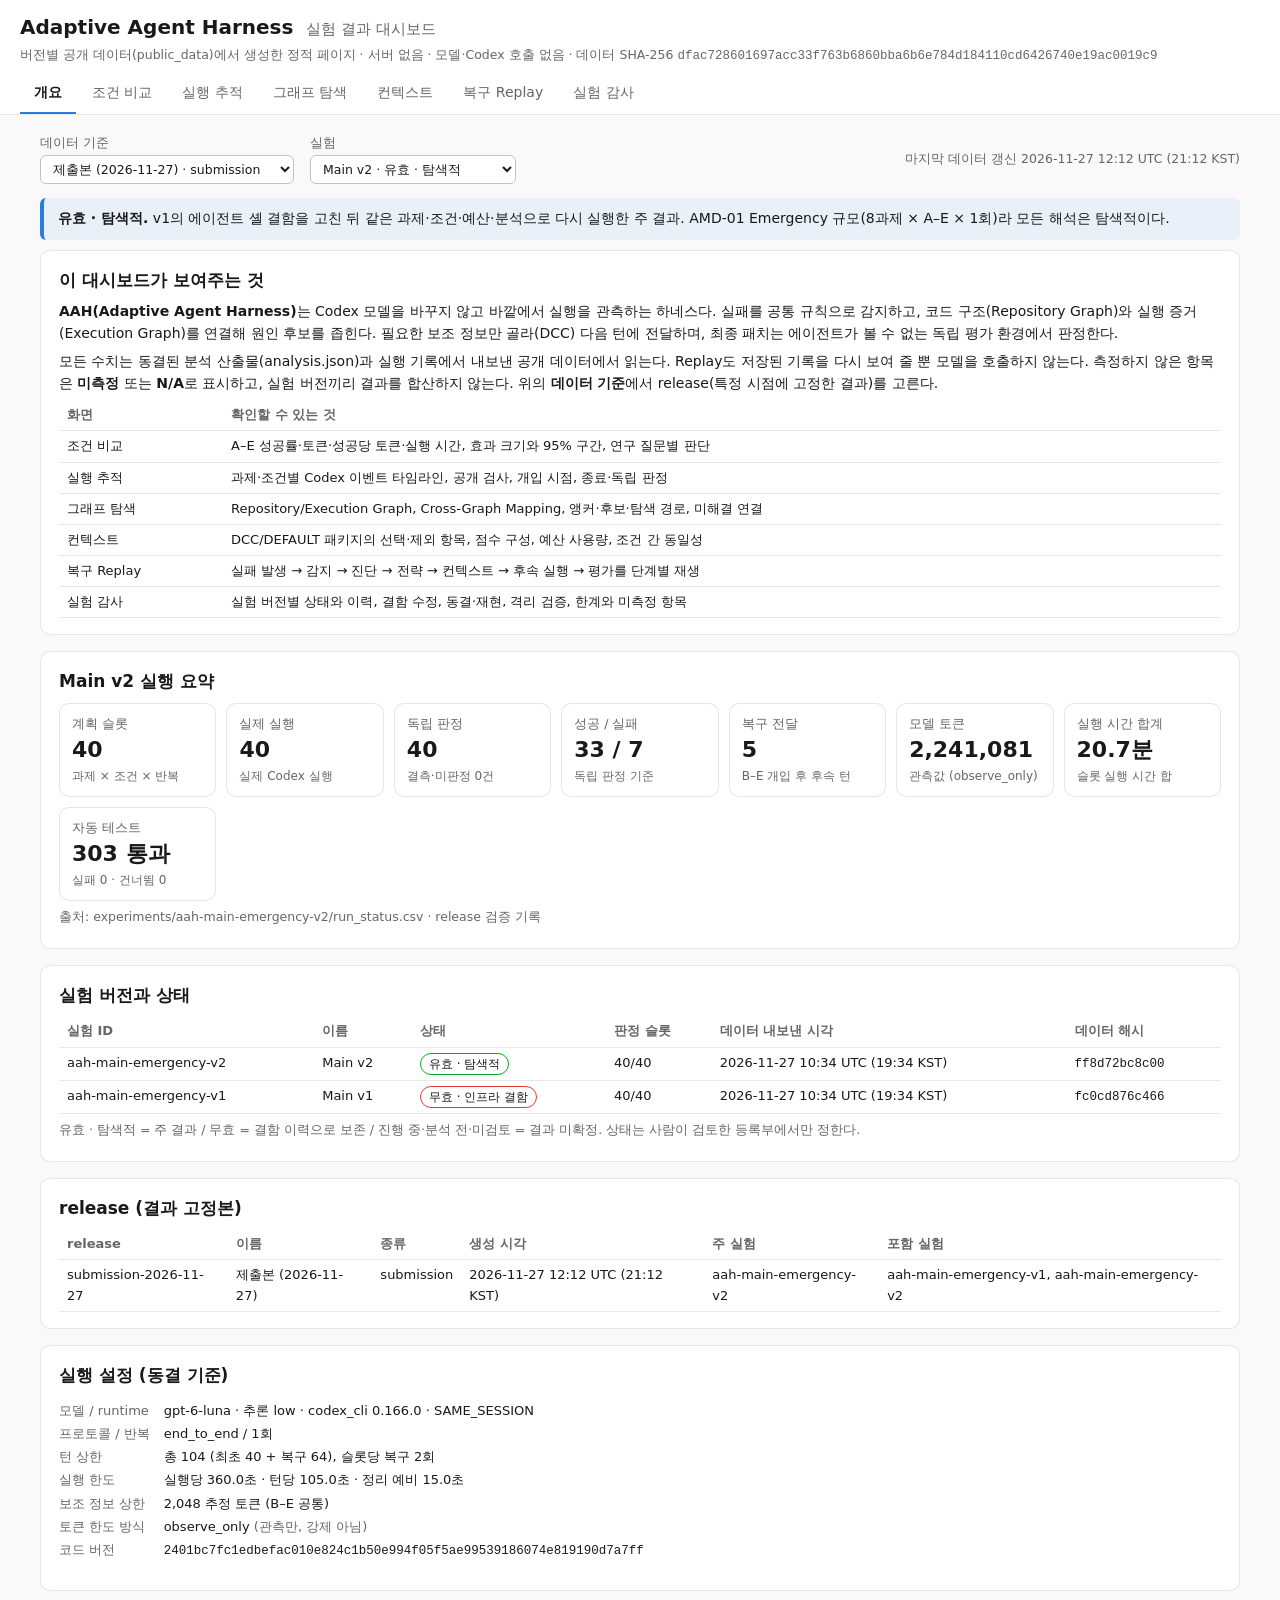
==== docs/dashboard/index.html @ 84b839bc "Add submission evidence, public data store and web dashboards - Public submission bundle built from " ====
<!doctype html>
<html lang="ko">
<head>
<meta charset="utf-8">
<meta name="viewport" content="width=device-width, initial-scale=1">
<meta http-equiv="Content-Security-Policy" content="default-src 'none'; style-src 'unsafe-inline'; script-src 'unsafe-inline'; img-src data:; base-uri 'none'; form-action 'none'">
<meta name="aah-bundle-sha256" content="dfac728601697acc33f763b6860bba6b6e784d184110cd6426740e19ac0019c9">
<title>AAH 실험 결과 대시보드 — 저장된 실험 기록 기반</title>
<style>
:root {
  color-scheme: light;
  --page: #f9f9f9; --surface: #ffffff; --ink: #191919; --ink2: #666666; --hair: #e7e7e7; --axis: #c2c2c2;
  --ring: rgba(11, 11, 11, 0.10); --s1: #257de0; --s2: #f47230; --s3: #00b894; --mute: #c2c2c2;
  --good: #0aac23; --goodtext: #006c10; --warn: #fbb315; --crit: #dc3c3d; --wash: rgba(37, 125, 224, 0.08);
}
@media (prefers-color-scheme: dark) {
  :root {
    color-scheme: dark;
    --page: #0b0b0b; --surface: #191919; --ink: #efefef; --ink2: #9c9c9c; --hair: #303030; --axis: #474747;
    --ring: rgba(255, 255, 255, 0.10); --s1: #338ced; --s2: #e76624; --s3: #00a888; --mute: #474747;
    --good: #0aac23; --goodtext: #53c556; --warn: #fbb315; --crit: #dc3c3d; --wash: rgba(51, 140, 237, 0.12);
  }
}
* { box-sizing: border-box; }
body { margin: 0; background: var(--page); color: var(--ink);
  font: 14px/1.55 system-ui, -apple-system, "Segoe UI", "Malgun Gothic", sans-serif; }
code, .mono { font-family: ui-monospace, "Cascadia Mono", Consolas, monospace; font-size: 12.5px; }
h1 { font-size: 20px; margin: 0; }
h1 .sub { font-weight: 400; color: var(--ink2); font-size: 15px; margin-left: 6px; }
h2 { font-size: 17px; margin: 0 0 8px; }
h3 { font-size: 14.5px; margin: 18px 0 8px; }
p { margin: 6px 0; }
.top { position: sticky; top: 0; z-index: 5; background: var(--surface); border-bottom: 1px solid var(--hair);
  padding: 12px 20px 0; }
.source { color: var(--ink2); font-size: 12.5px; margin: 2px 0 8px; word-break: break-all; }
.tabs { display: flex; flex-wrap: wrap; gap: 2px; }
.tabs button { border: 0; background: none; color: var(--ink2); font: inherit; padding: 8px 14px; cursor: pointer;
  border-bottom: 2px solid transparent; }
.tabs button:hover { background: var(--wash); }
.tabs button[aria-selected="true"] { color: var(--ink); border-bottom-color: var(--s1); font-weight: 600; }
main { padding: 18px 20px 48px; max-width: 1240px; margin: 0 auto; outline: none; }
.panel { background: var(--surface); border: 1px solid var(--ring); border-radius: 10px; padding: 16px 18px;
  margin: 0 0 16px; }
.grid2 { display: grid; grid-template-columns: repeat(auto-fit, minmax(min(420px, 100%), 1fr)); gap: 16px; }
.grid2 > * { min-width: 0; }
.tiles { display: grid; grid-template-columns: repeat(auto-fit, minmax(150px, 1fr)); gap: 10px; margin: 8px 0 4px; }
.tile { background: var(--surface); border: 1px solid var(--ring); border-radius: 10px; padding: 10px 12px; }
.tile .label { color: var(--ink2); font-size: 12.5px; }
.tile .value { font-size: 22px; font-weight: 600; }
.tile .note { color: var(--ink2); font-size: 12px; overflow-wrap: anywhere; }
.filters { display: flex; flex-wrap: wrap; gap: 10px 16px; align-items: end; margin: 0 0 14px; }
.filters label { display: flex; flex-direction: column; font-size: 12.5px; color: var(--ink2); gap: 3px; }
select, .btn { font: inherit; color: var(--ink); background: var(--surface); border: 1px solid var(--axis);
  border-radius: 6px; padding: 5px 8px; }
.btn { cursor: pointer; }
.btn:hover { background: var(--wash); }
.btn[disabled] { opacity: 0.45; cursor: default; }
.btn.primary { border-color: var(--s1); }
table { border-collapse: collapse; width: 100%; font-size: 13px; }
th, td { text-align: left; padding: 5px 8px; border-bottom: 1px solid var(--hair); vertical-align: top; }
th { color: var(--ink2); font-weight: 600; white-space: nowrap; }
td.num, th.num { text-align: right; font-variant-numeric: tabular-nums; white-space: nowrap; }
.tablewrap { overflow-x: auto; }
.badge { display: inline-block; border-radius: 999px; padding: 0 8px; font-size: 12px; line-height: 20px;
  border: 1px solid var(--axis); color: var(--ink); white-space: nowrap; }
.badge.good { border-color: var(--good); }
.badge.crit { border-color: var(--crit); }
.badge.warn { border-color: var(--warn); }
.badge.s1 { border-color: var(--s1); }
.dot { display: inline-block; width: 9px; height: 9px; border-radius: 50%; margin-right: 5px; vertical-align: 0; }
.dot.good { background: var(--good); } .dot.crit { background: var(--crit); } .dot.warn { background: var(--warn); }
.dot.mute { background: var(--mute); } .dot.s1 { background: var(--s1); } .dot.s2 { background: var(--s2); }
.dot.s3 { background: var(--s3); }
.callout { border-left: 4px solid var(--s1); background: var(--wash); padding: 10px 14px; border-radius: 6px;
  margin: 10px 0; }
.callout.crit { border-left-color: var(--crit); background: rgba(220, 60, 61, 0.08); }
.callout.warn { border-left-color: var(--warn); background: rgba(251, 179, 21, 0.10); }
.muted { color: var(--ink2); }
.small { font-size: 12.5px; }
.fig { overflow-x: auto; margin: 6px 0; }
.fig svg { max-width: 100%; height: auto; }
.meter { position: relative; height: 10px; border-radius: 5px; background: var(--hair); overflow: hidden; width: 100%;
  max-width: 360px; }
.meter > span { position: absolute; left: 0; top: 0; bottom: 0; background: var(--s1); border-radius: 5px; }
.steps { display: flex; flex-wrap: wrap; gap: 6px; margin: 10px 0; }
.steps button { font: inherit; font-size: 12.5px; border: 1px solid var(--axis); background: var(--surface);
  color: var(--ink2); border-radius: 999px; padding: 4px 12px; cursor: pointer; }
.steps button.done { color: var(--ink); }
.steps button.on { border-color: var(--s1); color: var(--ink); font-weight: 600; background: var(--wash); }
.progress { height: 4px; background: var(--hair); border-radius: 2px; overflow: hidden; }
.progress > span { display: block; height: 100%; background: var(--s1); }
.kv { display: grid; grid-template-columns: max-content 1fr; gap: 3px 14px; font-size: 13px; }
.kv dt { color: var(--ink2); } .kv dd { margin: 0; word-break: break-word; }
details > summary { cursor: pointer; color: var(--ink2); margin: 6px 0; }
.err { border: 1px solid var(--crit); }
.legend { display: flex; flex-wrap: wrap; gap: 6px 16px; font-size: 12.5px; color: var(--ink2); margin: 6px 0; }
.legend .sw { display: inline-block; width: 12px; height: 12px; border-radius: 3px; margin-right: 5px; vertical-align: -1px; }
#tip { position: fixed; z-index: 10; pointer-events: none; max-width: 420px; background: var(--surface); color: var(--ink);
  border: 1px solid var(--ring); box-shadow: 0 4px 16px rgba(0, 0, 0, 0.18); border-radius: 8px; padding: 6px 10px;
  font-size: 12.5px; }
svg .hit:hover, svg [data-tip]:hover { opacity: 0.82; }
svg text { font-family: system-ui, -apple-system, "Segoe UI", "Malgun Gothic", sans-serif; }
.gsvg .lane { fill: var(--page); stroke: var(--ring); }
.gsvg .node rect { fill: var(--surface); stroke-width: 1.5; }
.gsvg .node.repo rect { stroke: var(--s1); }
.gsvg .node.exec rect { stroke: var(--s2); }
.gsvg .node.cand rect { fill: var(--wash); stroke: var(--s3); stroke-width: 3; }
.gsvg .node.anchor rect { stroke-width: 3.5; }
.gsvg .node text { fill: var(--ink); font-size: 11.5px; }
.gsvg .node text.k { fill: var(--ink2); font-size: 10px; }
.gsvg .edge { fill: none; stroke: var(--axis); stroke-width: 1.2; }
.gsvg .edge.cross { stroke: var(--s3); stroke-width: 2; }
.gsvg .edge.path { stroke: var(--s3); stroke-width: 3; }
.gsvg .lanetitle { fill: var(--ink); font-size: 12.5px; font-weight: 600; }
.tl .seg.run { fill: var(--s1); } .tl .seg.observe { fill: var(--s2); } .tl .seg.decide { fill: var(--s3); }
.tl .seg.other { fill: var(--mute); } .tl text { fill: var(--ink2); font-size: 11px; } .tl line { stroke: var(--axis); }
.filters .updated { margin-left: auto; align-self: center; }
.bar { display: inline-flex; width: 140px; height: 10px; background: var(--hair); border-radius: 5px; overflow: hidden; vertical-align: middle; }
.bar > span { display: block; height: 100%; }
.bar .b0 { background: var(--s1); } .bar .b1 { background: var(--crit); }
details > summary strong { color: var(--ink); }
@media (max-width: 640px) {
  .top { padding: 10px 12px 0; }
  h1 { font-size: 17px; } h1 .sub { display: block; margin: 2px 0 0; font-size: 13px; }
  .source { font-size: 11.5px; }
  .tabs { flex-wrap: nowrap; overflow-x: auto; -webkit-overflow-scrolling: touch; }
  .tabs button { white-space: nowrap; padding: 8px 10px; }
  main { padding: 12px 10px 40px; }
  .panel { padding: 12px; }
  .filters label { flex: 1 1 100%; }
  .filters select { width: 100%; }
  .filters .updated { margin-left: 0; }
}
@media print { .top { position: static; } .tabs, .filters, .steps { display: none; } }
</style>
</head>
<body>
<header class="top">
  <div class="brand">
    <h1>Adaptive Agent Harness <span class="sub">실험 결과 대시보드</span></h1>
    <p class="source">버전별 공개 데이터(public_data)에서 생성한 정적 페이지 · 서버 없음 · 모델·Codex 호출 없음 · 데이터 SHA-256 <code>dfac728601697acc33f763b6860bba6b6e784d184110cd6426740e19ac0019c9</code></p>
  </div>
  <nav class="tabs" role="tablist" aria-label="대시보드 화면">
    <button role="tab" data-tab="overview">개요</button>
    <button role="tab" data-tab="benchmark">조건 비교</button>
    <button role="tab" data-tab="trace">실행 추적</button>
    <button role="tab" data-tab="graph">그래프 탐색</button>
    <button role="tab" data-tab="context">컨텍스트</button>
    <button role="tab" data-tab="replay">복구 Replay</button>
    <button role="tab" data-tab="audit">실험 감사</button>
  </nav>
</header>
<main id="view" tabindex="-1"><noscript><p class="panel">이 대시보드는 JavaScript가 필요하다. 같은 수치는 docs/submission/EVIDENCE_PACK.md와 data/ 폴더의 CSV에서 확인할 수 있다.</p></noscript></main>
<div id="tip" role="tooltip" hidden></div>
<script id="aah-data" type="application/json">{"catalog":{"data_updated_at":"2026-11-27T12:12:33Z","default_release":"submission-2026-11-27","experiments":[{"content_sha256":"78b8cc91fc89e181b0848fb002d8b388257156b4b074c4a535f8a0f7703e0cb6","data_sha256":"ff8d72bc8c007bc16800f9261c6be8241482ab56024cffba2924617c232b7fc2","exported_at":"2026-11-27T10:34:42Z","key":"aah-main-emergency-v2","label":"Main v2","path":"experiments/aah-main-emergency-v2","progress":{"attempted":40,"complete":true,"dispositions":{"VALID_FAILURE":7,"VALID_SUCCESS":33},"evaluated":40,"open_slots":0,"planned":40},"source":{"analysis_candidates":["results/analysis/aah-main-emergency-v2-amd01"],"analysis_dir":"results/analysis/aah-main-emergency-v2-amd01","inputs":507,"inputs_sha256":"e2bc615568fd2b7f6c826ef1621c25e30919722b94a52532acd730998ba359dc","raw_root":"results/main-live/aah-main-emergency-v2"},"status":"VALID_EXPLORATORY","status_label":"유효 · 탐색적","status_updated_at":"2026-11-27T10:34:42Z"},{"content_sha256":"638b07b8a81c3f02ac7ef3c5920fa3bf8d8eda1cb406043f034941a7048c3856","data_sha256":"fc0cd876c46623ad742be125ec8f801235675dd23577db84e10d8ca884ae89bc","exported_at":"2026-11-27T10:34:42Z","key":"aah-main-emergency-v1","label":"Main v1","path":"experiments/aah-main-emergency-v1","progress":{"attempted":40,"complete":true,"dispositions":{"VALID_FAILURE":20,"VALID_SUCCESS":20},"evaluated":40,"open_slots":0,"planned":40},"source":{"analysis_candidates":["results/analysis/aah-main-emergency-v1-amd01"],"analysis_dir":"results/analysis/aah-main-emergency-v1-amd01","inputs":563,"inputs_sha256":"88a7b570aeea09fbdf1bb12072940cef8bb272ab59387ab90b94382e16b4d5ac","raw_root":"results/main-live/aah-main-emergency-v1"},"status":"INVALID_INFRA_COMPROMISED","status_label":"무효 · 인프라 결함","status_updated_at":"2026-11-27T10:34:42Z"}],"exporter_version":"public-export-1","limitations":[["P-R2 공통 실패 체크포인트","NOT_RUN — 측정하지 않음","AMD-01 §7.2 조건 1·2 미충족 (RESULTS_ANALYSIS §2.5)"],["Ablation AB1–AB4","NOT_RUN — 구성 요소별 효과 주장 없음","Emergency 범위에서 생략 (AMD-01 §7.3)"],["leave-one-repository-out 민감도","미구현 — 미수행","분석 코드에 없음 (AMD-01 §8)"],["과금액","미관측 (cost_kind=UNKNOWN)","기존 구독 사용, 추가 결제 0원"],["토큰 예산","observe_only — 관측만, 강제 상한 아님","엄격한 동일 토큰 예산이라고 주장하지 않음"],["과제 검토 독립성","사람 동료 리뷰(BQ14) 없음 — AI 리뷰로 대체 (AMD-01)","검사 수정·리뷰 모두 claude-opus-5-5, 변형본 작성 개발 세션과 같은 모델"],["승인 구조","1인이 RH·GR·CE 승인 겸임","교차 검토자 없음 (G4)"],["비공개 검사 수정","8과제 중 5과제(C03·D02·D04·R04·S02) 1회 수정 후 편입","수정은 Main 실행 전, 해시 스냅샷·재리뷰로 고정"],["Pilot 재실행","셸 결함 수정 후 Pilot 재실행 없음","정책 시작값은 셸이 막힌 Pilot 근거"],["v1 열람","v2 실행 전 v1 결과 열람","과제·조건·예산·분석은 v1 동결 그대로 유지"],["규모","8과제 × 1회 · 저장소 3개 · 군집 8개","검정력 사실상 없음, 천장 효과 (A가 6/8 해결)"],["표기 결함","analysis_sets.json의 config_sha256 표기가 기본 설정 해시","수치 영향 없음, 동결 코드 보존을 위해 미수정"]],"releases":[{"created_at":"2026-11-27T12:12:33Z","experiments":{"aah-main-emergency-v1":{"data_sha256":"fc0cd876c46623ad742be125ec8f801235675dd23577db84e10d8ca884ae89bc","status_at_release":"INVALID_INFRA_COMPROMISED"},"aah-main-emergency-v2":{"data_sha256":"ff8d72bc8c007bc16800f9261c6be8241482ab56024cffba2924617c232b7fc2","status_at_release":"VALID_EXPLORATORY"}},"kind":"submission","label":"제출본 (2026-11-27)","note":"최종 제출 시점의 결과. 이후 발표용 결과는 별도 release로 추가하며 이 release는 바뀌지 않는다.","primary":"aah-main-emergency-v2","release_id":"submission-2026-11-27","synthetic":{"s3-verification":"edf16ca5d512849f7b7c11b63bb264f8ac1190438e97dc8a11389a8ebd23e1a4"}}],"schema_version":"1.0","statuses":{"ANALYSIS_PENDING":"실행 완료 · 분석 전","INVALID_INFRA_COMPROMISED":"무효 · 인프라 결함","IN_PROGRESS":"진행 중","UNREVIEWED":"완료 · 유효성 미검토","VALID":"유효","VALID_EXPLORATORY":"유효 · 탐색적"},"synthetic":[{"data_sha256":"edf16ca5d512849f7b7c11b63bb264f8ac1190438e97dc8a11389a8ebd23e1a4","exported_at":"2026-11-27T10:34:42Z","key":"s3-verification","label":"S3 합성 검증 (스크립트 어댑터, 모델 호출 0건, 라이브 실험 아님)","path":"synthetic/s3-verification"}]},"experiments":{"aah-main-emergency-v1":{"conditions":{"A":{"attempted":8,"cps_reason":"NO_SUCCESS","cps_tokens":null,"evaluator_ms_total":10746,"failures":8,"known_token_subtotal":363814,"mean_runtime_ms":18978.0,"mean_tokens_per_valid_run":45476.75,"missing":0,"model_tokens_total":363814,"planned":8,"planned_bounds":[0.0,0.0],"runtime_ms_total":151824,"successes":0,"token_coverage":"8/8","tsr_task_mean":0.0,"valid":8,"valid_run_rate":0.0},"B":{"attempted":8,"cps_reason":null,"cps_tokens":331956.0,"evaluator_ms_total":12587,"failures":5,"known_token_subtotal":995868,"mean_runtime_ms":46732.125,"mean_tokens_per_valid_run":124483.5,"missing":0,"model_tokens_total":995868,"planned":8,"planned_bounds":[0.375,0.375],"runtime_ms_total":373857,"successes":3,"token_coverage":"8/8","tsr_task_mean":0.375,"valid":8,"valid_run_rate":0.375},"C":{"attempted":8,"cps_reason":null,"cps_tokens":143054.5,"evaluator_ms_total":11389,"failures":2,"known_token_subtotal":858327,"mean_runtime_ms":41423.625,"mean_tokens_per_valid_run":107290.875,"missing":0,"model_tokens_total":858327,"planned":8,"planned_bounds":[0.75,0.75],"runtime_ms_total":331389,"successes":6,"token_coverage":"8/8","tsr_task_mean":0.75,"valid":8,"valid_run_rate":0.75},"D":{"attempted":8,"cps_reason":null,"cps_tokens":221509.25,"evaluator_ms_total":11544,"failures":4,"known_token_subtotal":886037,"mean_runtime_ms":40378.375,"mean_tokens_per_valid_run":110754.625,"missing":0,"model_tokens_total":886037,"planned":8,"planned_bounds":[0.5,0.5],"runtime_ms_total":323027,"successes":4,"token_coverage":"8/8","tsr_task_mean":0.5,"valid":8,"valid_run_rate":0.5},"E":{"attempted":8,"cps_reason":null,"cps_tokens":152109.0,"evaluator_ms_total":12653,"failures":1,"known_token_subtotal":1064763,"mean_runtime_ms":45884.375,"mean_tokens_per_valid_run":133095.375,"missing":0,"model_tokens_total":1064763,"planned":8,"planned_bounds":[0.875,0.875],"runtime_ms_total":367075,"successes":7,"token_coverage":"8/8","tsr_task_mean":0.875,"valid":8,"valid_run_rate":0.875}},"contrasts":[{"ci_lower":null,"ci_upper":null,"conditions":["B","C"],"contrast_id":"P-R1","effect":-188901.5,"excluded_tasks":{},"interpretation_status":"UNDEFINED_REPLICATES_INTERVAL_WITHHELD","n_clusters":8,"n_tasks":8,"undefined_replicates":222,"unit":"tokens_per_success"},{"ci_lower":null,"ci_upper":null,"conditions":["C","D","E"],"contrast_id":"P-R3","effect":0.125,"excluded_tasks":{},"interpretation_status":"EXPLORATORY_NO_INTERVAL","n_clusters":8,"n_tasks":8,"undefined_replicates":null,"unit":"pp"},{"ci_lower":0.125,"ci_upper":0.875,"conditions":["E","B"],"contrast_id":"E-B","effect":0.5,"excluded_tasks":{},"interpretation_status":"ESTIMATED","n_clusters":8,"n_tasks":8,"undefined_replicates":0,"unit":"pp"},{"ci_lower":-0.125,"ci_upper":0.753125,"conditions":["C","B"],"contrast_id":"C-B","effect":0.375,"excluded_tasks":{},"interpretation_status":"ESTIMATED","n_clusters":8,"n_tasks":8,"undefined_replicates":0,"unit":"pp"},{"ci_lower":0.0,"ci_upper":0.375,"conditions":["D","B"],"contrast_id":"D-B","effect":0.125,"excluded_tasks":{},"interpretation_status":"ESTIMATED","n_clusters":8,"n_tasks":8,"undefined_replicates":0,"unit":"pp"},{"ci_lower":0.0,"ci_upper":0.375,"conditions":["E","C"],"contrast_id":"E-C","effect":0.125,"excluded_tasks":{},"interpretation_status":"ESTIMATED","n_clusters":8,"n_tasks":8,"undefined_replicates":0,"unit":"pp"},{"ci_lower":0.0,"ci_upper":0.75,"conditions":["E","D"],"contrast_id":"E-D","effect":0.375,"excluded_tasks":{},"interpretation_status":"ESTIMATED","n_clusters":8,"n_tasks":8,"undefined_replicates":0,"unit":"pp"},{"ci_lower":0.625,"ci_upper":1.0,"conditions":["E","A"],"contrast_id":"E-A","effect":0.875,"excluded_tasks":{},"interpretation_status":"ESTIMATED","n_clusters":8,"n_tasks":8,"undefined_replicates":0,"unit":"pp"},{"ci_lower":0.0,"ci_upper":0.75,"conditions":["B","C","D","E"],"contrast_id":"CTX_MAIN","effect":0.375,"excluded_tasks":{},"interpretation_status":"ESTIMATED","n_clusters":8,"n_tasks":8,"undefined_replicates":0,"unit":"pp"},{"ci_lower":0.0,"ci_upper":0.3125,"conditions":["B","C","D","E"],"contrast_id":"GRAPH_MAIN","effect":0.125,"excluded_tasks":{},"interpretation_status":"ESTIMATED","n_clusters":8,"n_tasks":8,"undefined_replicates":0,"unit":"pp"},{"ci_lower":-0.375,"ci_upper":0.375,"conditions":["B","C","D","E"],"contrast_id":"INTERACTION","effect":0.0,"excluded_tasks":{},"interpretation_status":"ESTIMATED","n_clusters":8,"n_tasks":8,"undefined_replicates":0,"unit":"pp"}],"derived":{"commands":{"exit_nonzero":167,"total":167},"empty_patch_failures":17,"graph_use":{"GENERIC_RETRY|INSUFFICIENT_TYPED_EVIDENCE":8},"identical_input_pairs":{"first_turn_diverged":7,"n":16,"pairs":[{"first_turn":["FAIL","PASS"],"pair":"BD","same_all_messages":false,"same_initial_message":true,"task_id":"AAH-C02","turns":[2,1],"verdict":["PASS","PASS"]},{"first_turn":["PASS","PASS"],"pair":"CE","same_all_messages":true,"same_initial_message":true,"task_id":"AAH-C02","turns":[1,1],"verdict":["PASS","PASS"]},{"first_turn":["FAIL","FAIL"],"pair":"BD","same_all_messages":true,"same_initial_message":true,"task_id":"AAH-C03","turns":[2,2],"verdict":["FAIL","FAIL"]},{"first_turn":["PASS","FAIL"],"pair":"CE","same_all_messages":false,"same_initial_message":true,"task_id":"AAH-C03","turns":[1,2],"verdict":["PASS","PASS"]},{"first_turn":["FAIL","FAIL"],"pair":"BD","same_all_messages":true,"same_initial_message":true,"task_id":"AAH-D02","turns":[2,2],"verdict":["FAIL","FAIL"]},{"first_turn":["PASS","PASS"],"pair":"CE","same_all_messages":true,"same_initial_message":true,"task_id":"AAH-D02","turns":[1,1],"verdict":["PASS","PASS"]},{"first_turn":["FAIL","FAIL"],"pair":"BD","same_all_messages":true,"same_initial_message":true,"task_id":"AAH-D04","turns":[2,2],"verdict":["FAIL","FAIL"]},{"first_turn":["FAIL","PASS"],"pair":"CE","same_all_messages":false,"same_initial_message":true,"task_id":"AAH-D04","turns":[2,1],"verdict":["PASS","PASS"]},{"first_turn":["FAIL","PASS"],"pair":"BD","same_all_messages":false,"same_initial_message":true,"task_id":"AAH-R03","turns":[2,1],"verdict":["PASS","PASS"]},{"first_turn":["FAIL","FAIL"],"pair":"CE","same_all_messages":true,"same_initial_message":true,"task_id":"AAH-R03","turns":[2,2],"verdict":["FAIL","PASS"]},{"first_turn":["FAIL","FAIL"],"pair":"BD","same_all_messages":true,"same_initial_message":true,"task_id":"AAH-R04","turns":[2,2],"verdict":["FAIL","PASS"]},{"first_turn":["FAIL","PASS"],"pair":"CE","same_all_messages":false,"same_initial_message":true,"task_id":"AAH-R04","turns":[2,1],"verdict":["PASS","PASS"]},{"first_turn":["PASS","PASS"],"pair":"BD","same_all_messages":true,"same_initial_message":true,"task_id":"AAH-S02","turns":[1,1],"verdict":["FAIL","FAIL"]},{"first_turn":["FAIL","FAIL"],"pair":"CE","same_all_messages":true,"same_initial_message":true,"task_id":"AAH-S02","turns":[2,2],"verdict":["FAIL","FAIL"]},{"first_turn":["FAIL","PASS"],"pair":"BD","same_all_messages":false,"same_initial_message":true,"task_id":"AAH-S03","turns":[2,1],"verdict":["PASS","PASS"]},{"first_turn":["PASS","FAIL"],"pair":"CE","same_all_messages":false,"same_initial_message":true,"task_id":"AAH-S03","turns":[1,2],"verdict":["PASS","PASS"]}],"verdict_diverged":2,"verdict_diverged_all_messages_identical":[{"pair":"CE","task_id":"AAH-R03","turns":[2,2],"verdict":["FAIL","PASS"]},{"pair":"BD","task_id":"AAH-R04","turns":[2,2],"verdict":["FAIL","PASS"]}]},"isolation":{"A":{"context":{"INITIAL:NONE":8},"flat_diagnoses":0,"graph_diagnoses":0,"runs":8},"B":{"context":{"INITIAL:DEFAULT":8,"RECOVERY:DEFAULT":7},"flat_diagnoses":7,"graph_diagnoses":0,"runs":8},"C":{"context":{"INITIAL:DCC":8,"RECOVERY:DCC":4},"flat_diagnoses":4,"graph_diagnoses":0,"runs":8},"D":{"context":{"INITIAL:DEFAULT":8,"RECOVERY:DEFAULT":4},"flat_diagnoses":0,"graph_diagnoses":4,"runs":8},"E":{"context":{"INITIAL:DCC":8,"RECOVERY:DCC":4},"flat_diagnoses":0,"graph_diagnoses":4,"runs":8}},"no_intervention_failures":[{"condition":"A","final_public":"FAIL","first_turn_public":"FAIL","run_id":"00639061-7458-40d6-ab6d-9123b8e3ee4b","slot_id":"slot-0005","stop_reason":"COMPLETED","task_id":"AAH-C02","verdict":"FAIL"},{"condition":"A","final_public":"FAIL","first_turn_public":"FAIL","run_id":"fd090c44-9245-42bc-81f4-8912f123a932","slot_id":"slot-0007","stop_reason":"COMPLETED","task_id":"AAH-C03","verdict":"FAIL"},{"condition":"A","final_public":"FAIL","first_turn_public":"FAIL","run_id":"03076f0b-4d1f-4eb3-9bd7-95c4a16d31f7","slot_id":"slot-0014","stop_reason":"COMPLETED","task_id":"AAH-D02","verdict":"FAIL"},{"condition":"A","final_public":"FAIL","first_turn_public":"FAIL","run_id":"dea5a89a-58f0-4bee-aece-642a741071ca","slot_id":"slot-0020","stop_reason":"COMPLETED","task_id":"AAH-D04","verdict":"FAIL"},{"condition":"A","final_public":"FAIL","first_turn_public":"FAIL","run_id":"8b4e4cd9-35e7-4b4e-9e30-4cca65592f90","slot_id":"slot-0025","stop_reason":"COMPLETED","task_id":"AAH-R03","verdict":"FAIL"},{"condition":"A","final_public":"FAIL","first_turn_public":"FAIL","run_id":"9cb0b630-396a-40e8-b263-6f05d145d524","slot_id":"slot-0030","stop_reason":"COMPLETED","task_id":"AAH-R04","verdict":"FAIL"},{"condition":"B","final_public":"PASS","first_turn_public":"PASS","run_id":"80aa6df6-c49e-4d8d-ba72-0251176366bb","slot_id":"slot-0031","stop_reason":"COMPLETED","task_id":"AAH-S02","verdict":"FAIL"},{"condition":"A","final_public":"FAIL","first_turn_public":"FAIL","run_id":"90bd1c16-5a81-4cef-beec-9025e0eff602","slot_id":"slot-0034","stop_reason":"COMPLETED","task_id":"AAH-S02","verdict":"FAIL"},{"condition":"D","final_public":"PASS","first_turn_public":"PASS","run_id":"18d31f74-f997-4ec8-957e-73a79f9c8d7a","slot_id":"slot-0035","stop_reason":"COMPLETED","task_id":"AAH-S02","verdict":"FAIL"},{"condition":"A","final_public":"FAIL","first_turn_public":"FAIL","run_id":"678bd2ef-3e37-4b73-8112-04d6612a0fbd","slot_id":"slot-0037","stop_reason":"COMPLETED","task_id":"AAH-S03","verdict":"FAIL"}],"parity":{"B_equals_C":0,"B_equals_D":8,"C_equals_E":8,"fixed_instruction_same_A_to_E":8,"tasks":8},"public_pass_private_fail":3,"recoveries":[{"condition":"B","cross_edges":null,"delivered":true,"diagnosis":"FLAT","final_public":"PASS","first_turn_public":"FAIL","graph_candidates":null,"graph_fallback":null,"intervention_id":"intervention-0001","run_id":"dbdce9c0-d13c-44b4-9dea-34d89805e498","slot_id":"slot-0003","stop_reason":"COMPLETED","strategy":"GENERIC_RETRY","task_id":"AAH-C02","trigger_ids":["T1"],"verdict":"PASS"},{"condition":"D","cross_edges":0,"delivered":true,"diagnosis":"GRAPH","final_public":"FAIL","first_turn_public":"FAIL","graph_candidates":0,"graph_fallback":"INSUFFICIENT_TYPED_EVIDENCE","intervention_id":"intervention-0001","run_id":"a2e7b2c1-02c7-46c3-8744-402859c13798","slot_id":"slot-0006","stop_reason":"NO_SAFE_CONTINUATION","strategy":"GENERIC_RETRY","task_id":"AAH-C03","trigger_ids":["T1"],"verdict":"FAIL"},{"condition":"E","cross_edges":0,"delivered":true,"diagnosis":"GRAPH","final_public":"PASS","first_turn_public":"FAIL","graph_candidates":0,"graph_fallback":"INSUFFICIENT_TYPED_EVIDENCE","intervention_id":"intervention-0001","run_id":"cfa05abe-ffcf-4159-bf80-4db08f7e9686","slot_id":"slot-0008","stop_reason":"COMPLETED","strategy":"GENERIC_RETRY","task_id":"AAH-C03","trigger_ids":["T1"],"verdict":"PASS"},{"condition":"B","cross_edges":null,"delivered":true,"diagnosis":"FLAT","final_public":"FAIL","first_turn_public":"FAIL","graph_candidates":null,"graph_fallback":null,"intervention_id":"intervention-0001","run_id":"2b5ecae0-8fca-41c8-ab58-67cb52fb3b1c","slot_id":"slot-0010","stop_reason":"NO_SAFE_CONTINUATION","strategy":"GENERIC_RETRY","task_id":"AAH-C03","trigger_ids":["T1"],"verdict":"FAIL"},{"condition":"B","cross_edges":null,"delivered":true,"diagnosis":"FLAT","final_public":"FAIL","first_turn_public":"FAIL","graph_candidates":null,"graph_fallback":null,"intervention_id":"intervention-0001","run_id":"51fabb4d-1cd1-484c-9ad2-ed309dced870","slot_id":"slot-0012","stop_reason":"NO_SAFE_CONTINUATION","strategy":"GENERIC_RETRY","task_id":"AAH-D02","trigger_ids":["T1"],"verdict":"FAIL"},{"condition":"D","cross_edges":0,"delivered":true,"diagnosis":"GRAPH","final_public":"FAIL","first_turn_public":"FAIL","graph_candidates":0,"graph_fallback":"INSUFFICIENT_TYPED_EVIDENCE","intervention_id":"intervention-0001","run_id":"df17bd4c-6cb8-440f-9158-c1b0dc009648","slot_id":"slot-0013","stop_reason":"NO_SAFE_CONTINUATION","strategy":"GENERIC_RETRY","task_id":"AAH-D02","trigger_ids":["T1"],"verdict":"FAIL"},{"condition":"D","cross_edges":0,"delivered":true,"diagnosis":"GRAPH","final_public":"FAIL","first_turn_public":"FAIL","graph_candidates":0,"graph_fallback":"INSUFFICIENT_TYPED_EVIDENCE","intervention_id":"intervention-0001","run_id":"00062a8e-0ff2-4fa0-adce-f3a0a9c50980","slot_id":"slot-0016","stop_reason":"NO_SAFE_CONTINUATION","strategy":"GENERIC_RETRY","task_id":"AAH-D04","trigger_ids":["T1"],"verdict":"FAIL"},{"condition":"C","cross_edges":null,"delivered":true,"diagnosis":"FLAT","final_public":"PASS","first_turn_public":"FAIL","graph_candidates":null,"graph_fallback":null,"intervention_id":"intervention-0001","run_id":"8fae9c50-b084-4abc-8bb6-e026e228715b","slot_id":"slot-0018","stop_reason":"COMPLETED","strategy":"GENERIC_RETRY","task_id":"AAH-D04","trigger_ids":["T1"],"verdict":"PASS"},{"condition":"B","cross_edges":null,"delivered":true,"diagnosis":"FLAT","final_public":"FAIL","first_turn_public":"FAIL","graph_candidates":null,"graph_fallback":null,"intervention_id":"intervention-0001","run_id":"922cceed-e7da-4e98-a2ee-18e3fb5bede3","slot_id":"slot-0019","stop_reason":"NO_SAFE_CONTINUATION","strategy":"GENERIC_RETRY","task_id":"AAH-D04","trigger_ids":["T1"],"verdict":"FAIL"},{"condition":"B","cross_edges":null,"delivered":true,"diagnosis":"FLAT","final_public":"PASS","first_turn_public":"FAIL","graph_candidates":null,"graph_fallback":null,"intervention_id":"intervention-0001","run_id":"6c24d196-553b-4b99-92f2-2ec2490b38f0","slot_id":"slot-0021","stop_reason":"COMPLETED","strategy":"GENERIC_RETRY","task_id":"AAH-R03","trigger_ids":["T1"],"verdict":"PASS"},{"condition":"C","cross_edges":null,"delivered":true,"diagnosis":"FLAT","final_public":"FAIL","first_turn_public":"FAIL","graph_candidates":null,"graph_fallback":null,"intervention_id":"intervention-0001","run_id":"f82c8315-500c-4bed-8ad4-fe8e5b1a4866","slot_id":"slot-0022","stop_reason":"NO_SAFE_CONTINUATION","strategy":"GENERIC_RETRY","task_id":"AAH-R03","trigger_ids":["T1"],"verdict":"FAIL"},{"condition":"E","cross_edges":0,"delivered":true,"diagnosis":"GRAPH","final_public":"PASS","first_turn_public":"FAIL","graph_candidates":0,"graph_fallback":"INSUFFICIENT_TYPED_EVIDENCE","intervention_id":"intervention-0001","run_id":"641a0f22-9466-48b4-bdde-547a5e3b049b","slot_id":"slot-0023","stop_reason":"COMPLETED","strategy":"GENERIC_RETRY","task_id":"AAH-R03","trigger_ids":["T1"],"verdict":"PASS"},{"condition":"B","cross_edges":null,"delivered":true,"diagnosis":"FLAT","final_public":"FAIL","first_turn_public":"FAIL","graph_candidates":null,"graph_fallback":null,"intervention_id":"intervention-0001","run_id":"c5f57a61-cfdc-4fac-b830-8c6e346b77b6","slot_id":"slot-0027","stop_reason":"NO_SAFE_CONTINUATION","strategy":"GENERIC_RETRY","task_id":"AAH-R04","trigger_ids":["T1"],"verdict":"FAIL"},{"condition":"C","cross_edges":null,"delivered":true,"diagnosis":"FLAT","final_public":"PASS","first_turn_public":"FAIL","graph_candidates":null,"graph_fallback":null,"intervention_id":"intervention-0001","run_id":"4710fd48-b805-47f4-949a-44c67c17af59","slot_id":"slot-0028","stop_reason":"COMPLETED","strategy":"GENERIC_RETRY","task_id":"AAH-R04","trigger_ids":["T1"],"verdict":"PASS"},{"condition":"D","cross_edges":0,"delivered":true,"diagnosis":"GRAPH","final_public":"PASS","first_turn_public":"FAIL","graph_candidates":0,"graph_fallback":"INSUFFICIENT_TYPED_EVIDENCE","intervention_id":"intervention-0001","run_id":"d74c50f0-ab2f-4da3-be0a-798003844e90","slot_id":"slot-0029","stop_reason":"COMPLETED","strategy":"GENERIC_RETRY","task_id":"AAH-R04","trigger_ids":["T1"],"verdict":"PASS"},{"condition":"E","cross_edges":0,"delivered":true,"diagnosis":"GRAPH","final_public":"PASS","first_turn_public":"FAIL","graph_candidates":0,"graph_fallback":"INSUFFICIENT_TYPED_EVIDENCE","intervention_id":"intervention-0001","run_id":"3c2fdbcd-1799-4c08-ab53-e063c283f029","slot_id":"slot-0032","stop_reason":"COMPLETED","strategy":"GENERIC_RETRY","task_id":"AAH-S02","trigger_ids":["T1"],"verdict":"FAIL"},{"condition":"C","cross_edges":null,"delivered":true,"diagnosis":"FLAT","final_public":"FAIL","first_turn_public":"FAIL","graph_candidates":null,"graph_fallback":null,"intervention_id":"intervention-0001","run_id":"b4439046-d157-4605-98f0-f38384644a6d","slot_id":"slot-0033","stop_reason":"NO_SAFE_CONTINUATION","strategy":"GENERIC_RETRY","task_id":"AAH-S02","trigger_ids":["T1"],"verdict":"FAIL"},{"condition":"E","cross_edges":0,"delivered":true,"diagnosis":"GRAPH","final_public":"PASS","first_turn_public":"FAIL","graph_candidates":0,"graph_fallback":"INSUFFICIENT_TYPED_EVIDENCE","intervention_id":"intervention-0001","run_id":"f6372fa7-1aef-49dd-8aec-8d99c75da83a","slot_id":"slot-0036","stop_reason":"COMPLETED","strategy":"GENERIC_RETRY","task_id":"AAH-S03","trigger_ids":["T1"],"verdict":"PASS"},{"condition":"B","cross_edges":null,"delivered":true,"diagnosis":"FLAT","final_public":"PASS","first_turn_public":"FAIL","graph_candidates":null,"graph_fallback":null,"intervention_id":"intervention-0001","run_id":"44061c8c-b96a-4861-8381-082badb011e7","slot_id":"slot-0039","stop_reason":"COMPLETED","strategy":"GENERIC_RETRY","task_id":"AAH-S03","trigger_ids":["T1"],"verdict":"PASS"}]},"dispositions":{"VALID_FAILURE":20,"VALID_SUCCESS":20},"experiment_id":"aah-main-emergency-v1","label":"Main v1","log_ids":["EL-20261127-031","EL-20261127-032","EL-20261127-033","EL-20261127-034"],"meta":{"amendment":{"decision":"DL-031","id":"AMD-01","sha256":"8e9020f8caf61cb99d115aa70b63540023db97c2ca23f1a13ef214568e951f73"},"analysis":{"analysis_json_sha256":"4de4eb3c717ed0299cd7e2912300521f4e16bccf1a14b7b19cb43867b486d942","analysis_seed":20261126,"bootstrap":{"cluster_key":"task_family_id","confidence":0.95,"interval":"percentile","iterations":10000,"min_clusters_for_interval":2,"undefined_cps_policy":"withhold_finite_interval"},"code_sha256":"0cb1162a9b970ae0734d9bf2e3eb70e15d39c49d0ed9d13bd91a5f59a0f1fcfa","config_sha256":"7acf6117226cd72aea564a192c4a25a3e6c9f569c66d65462628b7b9274b26ef","input_set_sha256":"f5d8609d8b261e0a4f39cc240febcfdbf5fa0fc4fd20f83c145a87dcdd41e3fa","outputs":{"analysis_sets.json":"d22d7649d9afd8a8e7e21c69a53ebee45f8e6ef20a33a2e19a18045bbe8406a7","metric_summary.csv":"67af37552d9ece8d8690cd134a95e531ca9d7514764cd35fa7fd5375f70fd149","paired_contrasts.csv":"6c2329194fa3268bb1e70d9b22298157b0e071bdec318c902b4d07d97f00d0e0","run_status.csv":"f731d3751a6aa96edebd5ba6a7f58f98bb04a75fcc77c243e70153d4b6577900"}},"analysis_config_sha256":"7acf6117226cd72aea564a192c4a25a3e6c9f569c66d65462628b7b9274b26ef","approval":{"approved_at":"2026-11-27","approved_freeze_sha256":"4596afb3cd3dd89efa88161386063105e23c6cca8e72815f025e10984bfe53e1","disclosed_limitations":["검사 수정 세션과 AI 리뷰 세션 모두 claude-opus-5-5. 변형본을 작성한 개발 세션과 같은 모델","8과제 중 5과제(C03·D02·D04·R04·S02)는 비공개 검사를 1회 수정한 뒤 편입","Emergency 규모, 1회 반복, 탐색적 해석만 허용"],"path":"configs/main/aah-main-emergency-v1-approval.json","sha256":"f39483fae75eec883d9da22c8fb6ff45faf32556f82db5208dc0d8507c86043d","supersedes":null},"budget":{"cleanup_reserve_ms":15000,"extra_payment_krw":0,"max_initial_turns":40,"max_recovery_turns":64,"max_total_turns":104,"max_transitions":100,"native_turn_ms":105000,"recovery_turns_per_eligible_slot":2,"supplement_cap":2048,"token_limit_mode":"observe_only","wall_ms_per_run":360000},"code_version":"3c2876ad195e5efc721b9f1744b6bc2cf28500b590e5835ad5260aa1d2e05bff","conditions":["A","B","C","D","E"],"config_hash":"17318c9cae18d67b5b981779d967028ef4aee49d32472a2a1c047cbbf73743c5","environment_hash":"f98af066a8be966f0ee4697e87586ac91d306b8866fb72eeaff32ab92efd5acd","execution_order_seed":20261127,"freeze":{"access_refresh_sha256":null,"code_files":119,"inclusion_sha256":"94a518a6d5628494168be7c373890c52239daa66d30c346364145522ccabce23","path":"configs/main/aah-main-emergency-v1-freeze.json","scope":{"ablation":"NOT_RUN","checkpoint":"conditional (AMD-01 §7.2), separate experiment ID","conditions":["A","B","C","D","E"],"plan":"Emergency (exploratory)","repetitions":1},"sha256":"4596afb3cd3dd89efa88161386063105e23c6cca8e72815f025e10984bfe53e1"},"manifest_hash":"41f17e2394762e012c114ce270b849d997e2d6eb568b20b9abddda47ef49a86a","model":{"adapter":"codex_cli","model_id":"gpt-6-luna","reasoning_effort":"low","runtime_version":"0.166.0","session_mode":"SAME_SESSION"},"model_calls_before_run":0,"protocol":"end_to_end","repetitions":1,"schedule_hash":"75bebdda2097cb61d5a3c9f0a73375148f8181712629116babb27be974e08b85","task_manifest_hash":"b2247037fdd57b1b16d73ddfdbf6c33e83e667c47cc354fb6803d6c8ced34ec3"},"progress":{"attempted":40,"complete":true,"dispositions":{"VALID_FAILURE":20,"VALID_SUCCESS":20},"evaluated":40,"open_slots":0,"planned":40},"public_dir":"experiments/aah-main-emergency-v1","registry_warnings":[],"report_ref":"docs/reports/RESULTS_ANALYSIS.md §2.4","role":"invalidated_history","runs":{"00062a8e-0ff2-4fa0-adce-f3a0a9c50980":{"approved_check_ids":["AAH-D04-P-FUNC","AAH-D04-P-REG"],"checks":[{"cases":[{"error_type":"AssertionError","frame_present":false,"status":"FAIL","test_id":"AAH-D04-P-FUNC"}],"check_id":"AAH-D04-P-FUNC","duration_ms":1437,"parser_id":"main-unittest-counts-v1","source_class":"TRUSTED_RUNNER","status":"FAIL","turn":null,"warnings":[]},{"cases":[{"error_type":null,"frame_present":false,"status":"PASS","test_id":"AAH-D04-P-REG"}],"check_id":"AAH-D04-P-REG","duration_ms":1420,"parser_id":"main-unittest-counts-v1","source_class":"TRUSTED_RUNNER","status":"PASS","turn":null,"warnings":[]},{"cases":[{"error_type":"AssertionError","frame_present":false,"status":"FAIL","test_id":"AAH-D04-P-FUNC"}],"check_id":"AAH-D04-P-FUNC","duration_ms":1436,"parser_id":"main-unittest-counts-v1","source_class":"TRUSTED_RUNNER","status":"FAIL","turn":"turn-0001","warnings":[]},{"cases":[{"error_type":null,"frame_present":false,"status":"PASS","test_id":"AAH-D04-P-REG"}],"check_id":"AAH-D04-P-REG","duration_ms":1422,"parser_id":"main-unittest-counts-v1","source_class":"TRUSTED_RUNNER","status":"PASS","turn":"turn-0001","warnings":[]},{"cases":[{"error_type":"AssertionError","frame_present":false,"status":"FAIL","test_id":"AAH-D04-P-FUNC"}],"check_id":"AAH-D04-P-FUNC","duration_ms":1500,"parser_id":"main-unittest-counts-v1","source_class":"TRUSTED_RUNNER","status":"FAIL","turn":"turn-0002","warnings":[]},{"cases":[{"error_type":null,"frame_present":false,"status":"PASS","test_id":"AAH-D04-P-REG"}],"check_id":"AAH-D04-P-REG","duration_ms":1483,"parser_id":"main-unittest-counts-v1","source_class":"TRUSTED_RUNNER","status":"PASS","turn":"turn-0002","warnings":[]}],"condition":"D","context":[{"cap_tokens":2048,"core_count":0,"decisions":[{"components":null,"estimated_tokens":63,"evidence_count":0,"id":"0fe6a0d040be6e36","kind":"code_reference","merged":0,"provenance":"public_snapshot","reason_code":"SELECTED","score":null,"selected":true,"source":"restore.py","span":null,"utility_density":null,"validity":"CURRENT"},{"components":null,"estimated_tokens":110,"evidence_count":0,"id":"67c014fb067ee37d","kind":"code_excerpt","merged":0,"provenance":"public_snapshot","reason_code":"SELECTED","score":null,"selected":true,"source":"restore.py","span":[4,5],"utility_density":null,"validity":"CURRENT"},{"components":null,"estimated_tokens":55,"evidence_count":1,"id":"73ecd18c41aeeeea","kind":"optional_guidance","merged":0,"provenance":"approved_check","reason_code":"SELECTED","score":null,"selected":true,"source":"public-checks/registry","span":null,"utility_density":null,"validity":"CURRENT"},{"components":null,"estimated_tokens":74,"evidence_count":0,"id":"97af08ee0c67ce4a","kind":"code_reference","merged":0,"provenance":"public_snapshot","reason_code":"SELECTED","score":null,"selected":true,"source":"public_checks/test_regression.py","span":null,"utility_density":null,"validity":"CURRENT"},{"components":null,"estimated_tokens":54,"evidence_count":1,"id":"ae68d01e1764d614","kind":"optional_guidance","merged":0,"provenance":"approved_check","reason_code":"SELECTED","score":null,"selected":true,"source":"public-checks/registry","span":null,"utility_density":null,"validity":"CURRENT"},{"components":null,"estimated_tokens":74,"evidence_count":0,"id":"af8d7e273cd08ac8","kind":"code_reference","merged":0,"provenance":"public_snapshot","reason_code":"SELECTED","score":null,"selected":true,"source":"public_checks/test_functional.py","span":null,"utility_density":null,"validity":"CURRENT"},{"components":null,"estimated_tokens":62,"evidence_count":0,"id":"c43400accb01aee4","kind":"code_reference","merged":0,"provenance":"public_snapshot","reason_code":"SELECTED","score":null,"selected":true,"source":"codec.py","span":null,"utility_density":null,"validity":"CURRENT"},{"components":null,"estimated_tokens":65,"evidence_count":0,"id":"ff1bc6a24663f9e9","kind":"code_reference","merged":0,"provenance":"public_snapshot","reason_code":"SELECTED","score":null,"selected":true,"source":"queue_order.py","span":null,"utility_density":null,"validity":"CURRENT"}],"elapsed_ms":15,"estimated_full_tokens":680,"estimated_supplement_tokens":557,"estimator_id":"utf8-bytes-div4-v1","fixed_hash":"612b7758cfe1c024a5bcd6443090751668c941a967d90651f69cd007f1aa09b3","intervention_id":null,"message_hash":"9218ab875fabf1572eb1a3b3cc012d4801b5d1557146de586ff0f3dd7329902f","package_hash":"7fe52f30ec9d0ee57b2d7a9fdb2cbe9bdd4351ca2cf2b90dc6b7223cd2b7d111","policy":"DEFAULT","retrieval_version":"bm25-unicode-word-v1","selected_count":8,"stage":"INITIAL","status":"OK","strategy_id":null,"warnings":[]},{"cap_tokens":2048,"core_count":1,"decisions":[{"components":null,"estimated_tokens":63,"evidence_count":0,"id":"0fe6a0d040be6e36","kind":"code_reference","merged":0,"provenance":"public_snapshot","reason_code":"SELECTED","score":null,"selected":true,"source":"restore.py","span":null,"utility_density":null,"validity":"CURRENT"},{"components":null,"estimated_tokens":92,"evidence_count":0,"id":"67c014fb067ee37d","kind":"code_excerpt","merged":0,"provenance":"public_snapshot","reason_code":"SELECTED","score":null,"selected":true,"source":"restore.py","span":[4,5],"utility_density":null,"validity":"CURRENT"},{"components":null,"estimated_tokens":90,"evidence_count":1,"id":"6b7878b020520abc","kind":"prior_attempt","merged":0,"provenance":"approved_check","reason_code":"SELECTED","score":null,"selected":true,"source":"public-checks/receipt","span":null,"utility_density":null,"validity":"CURRENT"},{"components":null,"estimated_tokens":107,"evidence_count":1,"id":"8229c46a06f04208","kind":"prior_attempt","merged":0,"provenance":"approved_check","reason_code":"SELECTED","score":null,"selected":true,"source":"public-checks/receipt","span":null,"utility_density":null,"validity":"CURRENT"},{"components":null,"estimated_tokens":74,"evidence_count":0,"id":"97af08ee0c67ce4a","kind":"code_reference","merged":0,"provenance":"public_snapshot","reason_code":"SELECTED","score":null,"selected":true,"source":"public_checks/test_regression.py","span":null,"utility_density":null,"validity":"CURRENT"},{"components":null,"estimated_tokens":74,"evidence_count":0,"id":"af8d7e273cd08ac8","kind":"code_reference","merged":0,"provenance":"public_snapshot","reason_code":"SELECTED","score":null,"selected":true,"source":"public_checks/test_functional.py","span":null,"utility_density":null,"validity":"CURRENT"},{"components":null,"estimated_tokens":62,"evidence_count":0,"id":"c43400accb01aee4","kind":"code_reference","merged":0,"provenance":"public_snapshot","reason_code":"SELECTED","score":null,"selected":true,"source":"codec.py","span":null,"utility_density":null,"validity":"CURRENT"},{"components":null,"estimated_tokens":null,"evidence_count":1,"id":"f12e1b224e2cfb6d","kind":"failure_evidence","merged":0,"provenance":"approved_check","reason_code":"CORE_REQUIRED","score":null,"selected":true,"source":"public-checks/receipt","span":null,"utility_density":null,"validity":"CURRENT"},{"components":null,"estimated_tokens":65,"evidence_count":0,"id":"ff1bc6a24663f9e9","kind":"code_reference","merged":0,"provenance":"public_snapshot","reason_code":"SELECTED","score":null,"selected":true,"source":"queue_order.py","span":null,"utility_density":null,"validity":"CURRENT"}],"elapsed_ms":0,"estimated_full_tokens":893,"estimated_supplement_tokens":770,"estimator_id":"utf8-bytes-div4-v1","fixed_hash":"612b7758cfe1c024a5bcd6443090751668c941a967d90651f69cd007f1aa09b3","intervention_id":"intervention-0001","message_hash":"37c76c1b1f8a24f8f93bad10453e8c09761d0c01f343b59a2a440debac3c1ba7","package_hash":"693639da1d62413c91252c22e08ee08f5a9070b1d36412503caeba3d7c39b332","policy":"DEFAULT","retrieval_version":"bm25-unicode-word-v1","selected_count":9,"stage":"RECOVERY","status":"OK","strategy_id":"GENERIC_RETRY","warnings":[]}],"dispatch":[{"kind":"INITIAL","message_hash":"9218ab875fabf1572eb1a3b3cc012d4801b5d1557146de586ff0f3dd7329902f","turn":"turn-0001"},{"kind":"RECOVERY","message_hash":"37c76c1b1f8a24f8f93bad10453e8c09761d0c01f343b59a2a440debac3c1ba7","turn":"turn-0002"}],"events":[{"at":null,"check_id":"AAH-D04-P-FUNC","kind":"TEST","observation":"observed","result":"FAIL","seq":1,"test_id":null,"turn":"baseline"},{"at":null,"error_type":"AssertionError","fingerprint":"8a6792b9ba48133f","frame_present":false,"kind":"FAILURE","message":"Public suite reported a failure","observation":"observed","seq":2,"turn":"baseline"},{"at":null,"check_id":"AAH-D04-P-REG","kind":"TEST","observation":"observed","result":"PASS","seq":3,"test_id":null,"turn":"baseline"},{"at":"2026-11-27T06:21:28.811993Z","kind":"UNKNOWN","observation":"unknown","provider_type":"item.completed","reason_code":"EVENT_UNMAPPED","seq":4,"turn":"turn-0001"},{"at":"2026-11-27T06:21:28.815212Z","command_id":"item_1","exit_code":null,"kind":"COMMAND","observation":"observed","seq":5,"state":"in_progress","turn":"turn-0001"},{"at":"2026-11-27T06:21:28.817214Z","command_id":"item_1","exit_code":1,"kind":"COMMAND_RESULT","observation":"observed","seq":6,"state":"failed","turn":"turn-0001"},{"at":"2026-11-27T06:21:28.820211Z","command_id":"item_2","exit_code":null,"kind":"COMMAND","observation":"observed","seq":7,"state":"in_progress","turn":"turn-0001"},{"at":"2026-11-27T06:21:28.823209Z","command_id":"item_2","exit_code":1,"kind":"COMMAND_RESULT","observation":"observed","seq":8,"state":"failed","turn":"turn-0001"},{"at":"2026-11-27T06:21:28.825456Z","command_id":"item_3","exit_code":null,"kind":"COMMAND","observation":"observed","seq":9,"state":"in_progress","turn":"turn-0001"},{"at":"2026-11-27T06:21:28.828453Z","command_id":"item_3","exit_code":1,"kind":"COMMAND_RESULT","observation":"observed","seq":10,"state":"failed","turn":"turn-0001"},{"at":"2026-11-27T06:21:28.830454Z","kind":"UNKNOWN","observation":"unknown","provider_type":"item.completed","reason_code":"EVENT_UNMAPPED","seq":11,"turn":"turn-0001"},{"at":null,"declared":null,"kind":"COMPLETION","observation":"unknown","seq":12,"turn":"turn-0001"},{"at":"2026-11-27T06:21:28.833455Z","kind":"USAGE","observation":"observed","seq":13,"turn":"turn-0001","usage_id":"usage-turn-0001"},{"at":null,"check_id":"AAH-D04-P-FUNC","kind":"TEST","observation":"observed","result":"FAIL","seq":14,"test_id":null,"turn":"turn-0001"},{"at":null,"error_type":"AssertionError","fingerprint":"8a6792b9ba48133f","frame_present":false,"kind":"FAILURE","message":"Public suite reported a failure","observation":"observed","seq":15,"turn":"turn-0001"},{"at":null,"check_id":"AAH-D04-P-REG","kind":"TEST","observation":"observed","result":"PASS","seq":16,"test_id":null,"turn":"turn-0001"},{"at":null,"delivery_status":"DELIVERED","intervention_id":"intervention-0001","kind":"INTERVENTION","observation":"observed","seq":17,"strategy_id":"GENERIC_RETRY","trigger_ids":["T1"],"turn":"turn-0002"},{"at":"2026-11-27T06:21:49.883890Z","kind":"UNKNOWN","observation":"unknown","provider_type":"item.completed","reason_code":"EVENT_UNMAPPED","seq":18,"turn":"turn-0002"},{"at":"2026-11-27T06:21:49.886891Z","command_id":"item_1","exit_code":null,"kind":"COMMAND","observation":"observed","seq":19,"state":"in_progress","turn":"turn-0002"},{"at":"2026-11-27T06:21:49.888890Z","command_id":"item_1","exit_code":1,"kind":"COMMAND_RESULT","observation":"observed","seq":20,"state":"failed","turn":"turn-0002"},{"at":"2026-11-27T06:21:49.892890Z","command_id":"item_2","exit_code":null,"kind":"COMMAND","observation":"observed","seq":21,"state":"in_progress","turn":"turn-0002"},{"at":"2026-11-27T06:21:49.895238Z","command_id":"item_2","exit_code":1,"kind":"COMMAND_RESULT","observation":"observed","seq":22,"state":"failed","turn":"turn-0002"},{"at":"2026-11-27T06:21:49.898237Z","command_id":"item_3","exit_code":null,"kind":"COMMAND","observation":"observed","seq":23,"state":"in_progress","turn":"turn-0002"},{"at":"2026-11-27T06:21:49.901243Z","command_id":"item_3","exit_code":1,"kind":"COMMAND_RESULT","observation":"observed","seq":24,"state":"failed","turn":"turn-0002"},{"at":"2026-11-27T06:21:49.903243Z","kind":"UNKNOWN","observation":"unknown","provider_type":"item.completed","reason_code":"EVENT_UNMAPPED","seq":25,"turn":"turn-0002"},{"at":null,"declared":null,"kind":"COMPLETION","observation":"unknown","seq":26,"turn":"turn-0002"},{"at":"2026-11-27T06:21:49.906445Z","kind":"USAGE","observation":"observed","seq":27,"turn":"turn-0002","usage_id":"usage-turn-0002"},{"at":null,"check_id":"AAH-D04-P-FUNC","kind":"TEST","observation":"observed","result":"FAIL","seq":28,"test_id":null,"turn":"turn-0002"},{"at":null,"error_type":"AssertionError","fingerprint":"8a6792b9ba48133f","frame_present":false,"kind":"FAILURE","message":"Public suite reported a failure","observation":"observed","seq":29,"turn":"turn-0002"},{"at":null,"check_id":"AAH-D04-P-REG","kind":"TEST","observation":"observed","result":"PASS","seq":30,"test_id":null,"turn":"turn-0002"}],"first_turn_public":"FAIL","fixed_instruction_hash":"612b7758cfe1c024a5bcd6443090751668c941a967d90651f69cd007f1aa09b3","interventions":[{"anchor_count":2,"check_ids":["AAH-D04-P-FUNC","AAH-D04-P-REG"],"checkpoint":"7d9bd2e381762fc7","directive":{"completion_observation":"subsequent_change","confidence_status":"unspecified","evidence_count":2,"next_checks":["AAH-D04-P-FUNC","AAH-D04-P-REG"],"objective":"Reassess the observed failure and verify the revised change.","path_ref_count":0,"reason":"common_retry","strategy_id":"GENERIC_RETRY","targets":[]},"events":[{"event":"DECIDED","turn":null},{"event":"PACKAGE_READY","turn":null},{"event":"RESERVED","turn":"turn-0002"},{"event":"DELIVERED","turn":"turn-0002"},{"event":"OUTCOME_OBSERVED","turn":"turn-0002"}],"graph":{"build_ms":30,"diagnosis_ms":0,"execution_id":"3d54e7ed24d5287060c581a2fe8cce70a8e45381ea6100fad89b66ae5c6236a4","fallback_reason":"INSUFFICIENT_TYPED_EVIDENCE","graph_id":"d73ff752a32f1fafb408e5ee94bd038667c8b4b50c269d4d835a07d6e167c93d","repository_ids":["57a8db604de64b92bde8a4fc21655598ee2ef1e10e731e721046bce13cdda19d"],"status":"partial","trace_id":"ae20a5eef34e639d9578151cfb282a27a193351754356105c48bfb7fba03e116"},"graph_detail":{"builder_version":"s3-graph-v1","edges":[{"basis":"static_binding","cross":false,"id":"186fa8e983bd3509","observation":"observed","relation":"CALLS","source":"7c9df1230549f600","target":"4a88b198309a2dfb"},{"basis":"static_binding","cross":false,"id":"7dc3171671da6725","observation":"observed","relation":"CALLS","source":"e53f6f664dc78077","target":"34c557db9681cc53"},{"basis":"static_binding","cross":false,"id":"4d5a178b02ffa25f","observation":"observed","relation":"CALLS","source":"e53f6f664dc78077","target":"7c9df1230549f600"},{"basis":"static_binding","cross":false,"id":"5be04d0a379752ba","observation":"observed","relation":"CALLS","source":"ef6fa2ce84151e74","target":"7c9df1230549f600"},{"basis":"static_binding","cross":false,"id":"b3a69eec05b983fd","observation":"observed","relation":"CALLS","source":"ef6fa2ce84151e74","target":"7c9df1230549f600"},{"basis":"ast","cross":false,"id":"0ae29595499e7158","observation":"observed","relation":"CONTAINS","source":"1d6bee2e6c66ae5b","target":"7c9df1230549f600"},{"basis":"ast","cross":false,"id":"e8129e0c7b79230e","observation":"observed","relation":"CONTAINS","source":"450a6aa9e749cbd8","target":"91c1a37cd8536c81"},{"basis":"ast","cross":false,"id":"b883b643ad208207","observation":"observed","relation":"CONTAINS","source":"4d2e3c6a3de234a0","target":"e53f6f664dc78077"},{"basis":"ast","cross":false,"id":"04517e91dee680bc","observation":"observed","relation":"CONTAINS","source":"6776866a185cb3af","target":"34c557db9681cc53"},{"basis":"ast","cross":false,"id":"636cbdf997a85441","observation":"observed","relation":"CONTAINS","source":"7afedff2cfe9c1d0","target":"4d2e3c6a3de234a0"},{"basis":"ast","cross":false,"id":"30b882832e4862ba","observation":"observed","relation":"CONTAINS","source":"87a8c55e800aa0e1","target":"4a88b198309a2dfb"},{"basis":"ast","cross":false,"id":"4c7706a915def697","observation":"observed","relation":"CONTAINS","source":"91c1a37cd8536c81","target":"ef6fa2ce84151e74"},{"basis":"static_binding","cross":false,"id":"127a34a0eeceb0cb","observation":"observed","relation":"IMPORTS","source":"1d6bee2e6c66ae5b","target":"87a8c55e800aa0e1"},{"basis":"static_binding","cross":false,"id":"88eb72e5c022ef69","observation":"observed","relation":"IMPORTS","source":"450a6aa9e749cbd8","target":"1d6bee2e6c66ae5b"},{"basis":"static_binding","cross":false,"id":"9ebb6f5c7001a28b","observation":"observed","relation":"IMPORTS","source":"7afedff2cfe9c1d0","target":"1d6bee2e6c66ae5b"},{"basis":"static_binding","cross":false,"id":"bd4972d9e052d59a","observation":"observed","relation":"IMPORTS","source":"7afedff2cfe9c1d0","target":"6776866a185cb3af"},{"basis":"approved_case","cross":false,"id":"ca552c746ad2108d","observation":"observed","relation":"RETURNS","source":"30e1639f1de5103e","target":"b935fdf6242f2ff1"},{"basis":"command_id","cross":false,"id":"6fd42602354493fb","observation":"observed","relation":"RETURNS","source":"42b7fb180f9e61da","target":"7c68bda2bb95ce01"},{"basis":"command_id","cross":false,"id":"0361c5af501e5748","observation":"observed","relation":"RETURNS","source":"42ff85b34a7b4b0a","target":"5fd53fe899dd416f"},{"basis":"command_id","cross":false,"id":"82791f56d6f2cd19","observation":"observed","relation":"RETURNS","source":"aca275466936af63","target":"761f562f14ccd67a"},{"basis":"approved_case","cross":false,"id":"e681770328eac2d4","observation":"observed","relation":"RETURNS","source":"b99fb735ec3a82c2","target":"180b5ae6b1f32bdc"},{"basis":"consecutive_comparable_check","cross":false,"id":"bd0d5942d3e27934","observation":"observed","relation":"SAME_FAILURE_AS","source":"180b5ae6b1f32bdc","target":"b935fdf6242f2ff1"}],"execution":{"edges":6,"nodes":12,"status":"complete"},"nodes":[{"id":"42b7fb180f9e61da","kind":"COMMAND","label":"turn-0001 item_1 in_progress","namespace":"exec","observation":"observed","span":null,"turn":"turn-0001"},{"id":"42ff85b34a7b4b0a","kind":"COMMAND","label":"turn-0001 item_2 in_progress","namespace":"exec","observation":"observed","span":null,"turn":"turn-0001"},{"id":"aca275466936af63","kind":"COMMAND","label":"turn-0001 item_3 in_progress","namespace":"exec","observation":"observed","span":null,"turn":"turn-0001"},{"id":"7c68bda2bb95ce01","kind":"COMMAND_RESULT","label":"turn-0001 item_1 exit 1","namespace":"exec","observation":"observed","span":null,"turn":"turn-0001"},{"id":"5fd53fe899dd416f","kind":"COMMAND_RESULT","label":"turn-0001 item_2 exit 1","namespace":"exec","observation":"observed","span":null,"turn":"turn-0001"},{"id":"761f562f14ccd67a","kind":"COMMAND_RESULT","label":"turn-0001 item_3 exit 1","namespace":"exec","observation":"observed","span":null,"turn":"turn-0001"},{"id":"180b5ae6b1f32bdc","kind":"FAILURE","label":"AAH-D04-P-FUNC · AssertionError","namespace":"exec","observation":"observed","span":null,"turn":"turn-0001"},{"id":"b935fdf6242f2ff1","kind":"FAILURE","label":"AAH-D04-P-FUNC · AssertionError","namespace":"exec","observation":"observed","span":null,"turn":"baseline"},{"id":"30e1639f1de5103e","kind":"TEST","label":"AAH-D04-P-FUNC = FAIL","namespace":"exec","observation":"observed","span":null,"turn":"baseline"},{"id":"b99fb735ec3a82c2","kind":"TEST","label":"AAH-D04-P-FUNC = FAIL","namespace":"exec","observation":"observed","span":null,"turn":"turn-0001"},{"id":"2d136278e9935f44","kind":"TEST","label":"AAH-D04-P-REG = PASS","namespace":"exec","observation":"observed","span":null,"turn":"turn-0001"},{"id":"7f5781a9b0b7e0fe","kind":"TEST","label":"AAH-D04-P-REG = PASS","namespace":"exec","observation":"observed","span":null,"turn":"baseline"},{"id":"4d2e3c6a3de234a0","kind":"CLASS","label":"public_checks/test_functional.py::Functional","namespace":"repo","observation":"observed","span":[5,8],"turn":null},{"id":"91c1a37cd8536c81","kind":"CLASS","label":"public_checks/test_regression.py::Regression","namespace":"repo","observation":"observed","span":[4,8],"turn":null},{"id":"6776866a185cb3af","kind":"FILE","label":"codec.py","namespace":"repo","observation":"observed","span":null,"turn":null},{"id":"7afedff2cfe9c1d0","kind":"FILE","label":"public_checks/test_functional.py","namespace":"repo","observation":"observed","span":null,"turn":null},{"id":"450a6aa9e749cbd8","kind":"FILE","label":"public_checks/test_regression.py","namespace":"repo","observation":"observed","span":null,"turn":null},{"id":"87a8c55e800aa0e1","kind":"FILE","label":"queue_order.py","namespace":"repo","observation":"observed","span":null,"turn":null},{"id":"1d6bee2e6c66ae5b","kind":"FILE","label":"restore.py","namespace":"repo","observation":"observed","span":null,"turn":null},{"id":"34c557db9681cc53","kind":"FUNCTION","label":"codec.py::dump_queue","namespace":"repo","observation":"observed","span":[1,2],"turn":null},{"id":"e53f6f664dc78077","kind":"FUNCTION","label":"public_checks/test_functional.py::Functional.test_restores_future_and_overdue_ticks","namespace":"repo","observation":"observed","span":[6,8],"turn":null},{"id":"ef6fa2ce84151e74","kind":"FUNCTION","label":"public_checks/test_regression.py::Regression.test_empty_and_tied_jobs","namespace":"repo","observation":"observed","span":[5,8],"turn":null},{"id":"4a88b198309a2dfb","kind":"FUNCTION","label":"queue_order.py::ordered_queue","namespace":"repo","observation":"observed","span":[1,2],"turn":null},{"id":"7c9df1230549f600","kind":"FUNCTION","label":"restore.py::restore_queue","namespace":"repo","observation":"observed","span":[4,5],"turn":null}],"repository":[{"edges":16,"nodes":12,"status":"partial","warnings":8}],"status":"partial","trace":{"allowed_relations":["CALLS","CHANGES","CONTAINS","FAILS_AT","IMPORTS","OBSERVED_AFTER","READS","RETRIES","RETURNS","SAME_FAILURE_AS","TESTS","TESTS_TARGET"],"anchor_ids":["180b5ae6b1f32bdc"],"branch_limit":20,"candidates":[],"depth_limit":4,"historical_count":0,"paths":[],"termination":"exhausted","top_k":8,"truncated":false,"visit_limit":200,"visited_count":4},"unresolved":[{"node":"30e1639f1de5103e","reason":"unresolved_test_id","relation":"TESTS_TARGET"},{"node":"7f5781a9b0b7e0fe","reason":"unresolved_test_id","relation":"TESTS_TARGET"},{"node":"b99fb735ec3a82c2","reason":"unresolved_test_id","relation":"TESTS_TARGET"},{"node":"2d136278e9935f44","reason":"unresolved_test_id","relation":"TESTS_TARGET"},{"node":"180b5ae6b1f32bdc","reason":"unverified_frame_or_version","relation":"FAILS_AT"},{"node":"b935fdf6242f2ff1","reason":"unverified_frame_or_version","relation":"FAILS_AT"}],"warnings":["FAILS_AT:unverified_frame_or_version","TESTS_TARGET:unresolved_test_id","UNRESOLVED_CALLS:public_checks/test_functional.py:8","UNRESOLVED_CALLS:public_checks/test_regression.py:6","UNRESOLVED_CALLS:public_checks/test_regression.py:8","UNRESOLVED_CALLS:queue_order.py:2","UNRESOLVED_IMPORT:public_checks/test_functional.py:1","UNRESOLVED_IMPORT:public_checks/test_regression.py:1","UNRESOLVED_INHERITS:public_checks/test_functional.py:5","UNRESOLVED_INHERITS:public_checks/test_regression.py:4"]},"intervention_id":"intervention-0001","message_hash":"37c76c1b1f8a24f8f93bad10453e8c09761d0c01f343b59a2a440debac3c1ba7","outcome":{"adherence_basis":"insufficient_observation","adherence_status":"unknown","turn":"turn-0002","turn_status":"COMPLETED"},"strategy":"GENERIC_RETRY","targets":[],"trigger_ids":["T1"]}],"limits":{"cleanup_reserve_ms":15000,"max_recoveries":2,"max_transitions":100,"max_turns":3,"wall_ms":360000},"operator":{"launch_attempts":2,"permission_gate":"MATCH","snapshot_gate":"MATCH","workspace_cleaned":true},"overhead":[{"elapsed_ms":15,"stage":"SNAPSHOT","turn":null},{"elapsed_ms":1437,"stage":"PUBLIC_CHECK","turn":null},{"elapsed_ms":1420,"stage":"PUBLIC_CHECK","turn":null},{"elapsed_ms":31,"stage":"SNAPSHOT_DIFF","turn":"turn-0001"},{"elapsed_ms":1436,"stage":"PUBLIC_CHECK","turn":"turn-0001"},{"elapsed_ms":1422,"stage":"PUBLIC_CHECK","turn":"turn-0001"},{"elapsed_ms":30,"stage":"GRAPH","turn":null},{"elapsed_ms":31,"stage":"SNAPSHOT_DIFF","turn":"turn-0002"},{"elapsed_ms":1500,"stage":"PUBLIC_CHECK","turn":"turn-0002"},{"elapsed_ms":1483,"stage":"PUBLIC_CHECK","turn":"turn-0002"},{"elapsed_ms":31,"stage":"FREEZE_PATCH","turn":null}],"permission_profile_id":"public-copy-only","policy":{"condition":"D","diagnosis":"GRAPH","external_intervention":true,"initial_context":"DEFAULT","recovery_context":"DEFAULT","strategy":"TYPED"},"report":{"artifact_status":"complete","changed_paths":[],"completion_declared":null,"elapsed_ms":44047,"evaluable":true,"observed_model_tokens":112938,"patch_hash":"509aec63094f4e3ed51b0cf44742dfad43199a17b3440370cfcf9e1a0b90357f","public_check_status":"FAIL","recoveries_delivered":1,"recoveries_reserved":1,"stop_reason":"NO_SAFE_CONTINUATION","turns_used":2,"warnings":["DUPLICATE_CHECKPOINT","T2_STAGNATION_UNVERIFIED","T4_COMPLETION_UNVERIFIED","T5_RUNTIME_EVIDENCE_PARTIAL"]},"run_id":"00062a8e-0ff2-4fa0-adce-f3a0a9c50980","runtime":{"adapter":"codex_cli","model_id":"gpt-6-luna","reasoning_effort":"low","runtime_version":"0.166.0","session_mode":"SAME_SESSION"},"slot_id":"slot-0016","supplement_cap":2048,"task_id":"AAH-D04","transitions":[{"elapsed_ms":2906,"from":"INIT","intervention_id":null,"reason":"DEFAULT","seq":1,"strategy_id":null,"to":"INITIAL_CONTEXT"},{"elapsed_ms":2922,"from":"INITIAL_CONTEXT","intervention_id":null,"reason":"INITIAL","seq":2,"strategy_id":null,"to":"RUN"},{"elapsed_ms":19547,"from":"RUN","intervention_id":null,"reason":"TURN_RETURNED","seq":3,"strategy_id":null,"to":"OBSERVE"},{"elapsed_ms":22703,"from":"OBSERVE","intervention_id":null,"reason":"OBSERVATION_RECORDED","seq":4,"strategy_id":null,"to":"DECIDE"},{"elapsed_ms":22703,"from":"DECIDE","intervention_id":null,"reason":"GRAPH","seq":5,"strategy_id":null,"to":"DIAGNOSE"},{"elapsed_ms":22750,"from":"DIAGNOSE","intervention_id":null,"reason":"GENERIC_RETRY","seq":6,"strategy_id":null,"to":"SELECT_STRATEGY"},{"elapsed_ms":22750,"from":"SELECT_STRATEGY","intervention_id":null,"reason":"DEFAULT","seq":7,"strategy_id":null,"to":"RECOVERY_CONTEXT"},{"elapsed_ms":22750,"from":"RECOVERY_CONTEXT","intervention_id":"intervention-0001","reason":"RECOVERY","seq":8,"strategy_id":null,"to":"RUN"},{"elapsed_ms":40625,"from":"RUN","intervention_id":null,"reason":"TURN_RETURNED","seq":9,"strategy_id":null,"to":"OBSERVE"},{"elapsed_ms":43969,"from":"OBSERVE","intervention_id":null,"reason":"OBSERVATION_RECORDED","seq":10,"strategy_id":null,"to":"DECIDE"},{"elapsed_ms":44047,"from":"DECIDE","intervention_id":null,"reason":"NO_SAFE_CONTINUATION","seq":11,"strategy_id":"STOP","to":"FINALIZE"},{"elapsed_ms":44047,"from":"FINALIZE","intervention_id":null,"reason":"NO_SAFE_CONTINUATION","seq":12,"strategy_id":null,"to":"REPORT"}],"usage":[{"cached_input_tokens":37888,"cost_kind":"UNKNOWN","coverage":"observed","elapsed_ms":16625,"input_tokens":51521,"output_tokens":247,"reasoning_tokens":0,"stage":"INITIAL","total_tokens":51768,"turn":"turn-0001"},{"cached_input_tokens":57856,"cost_kind":"UNKNOWN","coverage":"observed","elapsed_ms":17859,"input_tokens":60827,"output_tokens":343,"reasoning_tokens":0,"stage":"RECOVERY","total_tokens":61170,"turn":"turn-0002"}],"verdict":{"duration_ms":1077,"error_code":"FUNCTIONAL_FAILURE","functional_status":"FAIL","instruction_status":"PASS","patch_hash":"509aec63094f4e3ed51b0cf44742dfad43199a17b3440370cfcf9e1a0b90357f","regression_status":"PASS","status":"FAIL"}},"00639061-7458-40d6-ab6d-9123b8e3ee4b":{"approved_check_ids":["AAH-C02-P-FUNC","AAH-C02-P-REG"],"checks":[{"cases":[{"error_type":"AssertionError","frame_present":false,"status":"FAIL","test_id":"AAH-C02-P-FUNC"}],"check_id":"AAH-C02-P-FUNC","duration_ms":1297,"parser_id":"main-unittest-counts-v1","source_class":"TRUSTED_RUNNER","status":"FAIL","turn":null,"warnings":[]},{"cases":[{"error_type":null,"frame_present":false,"status":"PASS","test_id":"AAH-C02-P-REG"}],"check_id":"AAH-C02-P-REG","duration_ms":1061,"parser_id":"main-unittest-counts-v1","source_class":"TRUSTED_RUNNER","status":"PASS","turn":null,"warnings":[]},{"cases":[{"error_type":"AssertionError","frame_present":false,"status":"FAIL","test_id":"AAH-C02-P-FUNC"}],"check_id":"AAH-C02-P-FUNC","duration_ms":1437,"parser_id":"main-unittest-counts-v1","source_class":"TRUSTED_RUNNER","status":"FAIL","turn":"turn-0001","warnings":[]},{"cases":[{"error_type":null,"frame_present":false,"status":"PASS","test_id":"AAH-C02-P-REG"}],"check_id":"AAH-C02-P-REG","duration_ms":1437,"parser_id":"main-unittest-counts-v1","source_class":"TRUSTED_RUNNER","status":"PASS","turn":"turn-0001","warnings":[]}],"condition":"A","context":[{"cap_tokens":2048,"core_count":0,"decisions":[],"elapsed_ms":0,"estimated_full_tokens":161,"estimated_supplement_tokens":0,"estimator_id":"utf8-bytes-div4-v1","fixed_hash":"d19512a0f1bae4e0bb44a11f21e9df09c6b662e106c5779cf634cf91de9f994c","intervention_id":null,"message_hash":"0f99bf303116894abf3ee246857a84041f50b41f83ca843da5a6555ae5729940","package_hash":"e3b0c44298fc1c149afbf4c8996fb92427ae41e4649b934ca495991b7852b855","policy":"NONE","retrieval_version":null,"selected_count":0,"stage":"INITIAL","status":"OK","strategy_id":null,"warnings":[]}],"dispatch":[{"kind":"INITIAL","message_hash":"0f99bf303116894abf3ee246857a84041f50b41f83ca843da5a6555ae5729940","turn":"turn-0001"}],"events":[{"at":null,"check_id":"AAH-C02-P-FUNC","kind":"TEST","observation":"observed","result":"FAIL","seq":1,"test_id":null,"turn":"baseline"},{"at":null,"error_type":"AssertionError","fingerprint":"66a90d1ced5aac19","frame_present":false,"kind":"FAILURE","message":"Public suite reported a failure","observation":"observed","seq":2,"turn":"baseline"},{"at":null,"check_id":"AAH-C02-P-REG","kind":"TEST","observation":"observed","result":"PASS","seq":3,"test_id":null,"turn":"baseline"},{"at":"2026-11-27T06:14:26.995336Z","kind":"UNKNOWN","observation":"unknown","provider_type":"item.completed","reason_code":"EVENT_UNMAPPED","seq":4,"turn":"turn-0001"},{"at":"2026-11-27T06:14:26.998331Z","command_id":"item_1","exit_code":null,"kind":"COMMAND","observation":"observed","seq":5,"state":"in_progress","turn":"turn-0001"},{"at":"2026-11-27T06:14:27.001335Z","command_id":"item_1","exit_code":1,"kind":"COMMAND_RESULT","observation":"observed","seq":6,"state":"failed","turn":"turn-0001"},{"at":"2026-11-27T06:14:27.004333Z","command_id":"item_2","exit_code":null,"kind":"COMMAND","observation":"observed","seq":7,"state":"in_progress","turn":"turn-0001"},{"at":"2026-11-27T06:14:27.006335Z","command_id":"item_2","exit_code":1,"kind":"COMMAND_RESULT","observation":"observed","seq":8,"state":"failed","turn":"turn-0001"},{"at":"2026-11-27T06:14:27.009347Z","kind":"UNKNOWN","observation":"unknown","provider_type":"item.completed","reason_code":"EVENT_UNMAPPED","seq":9,"turn":"turn-0001"},{"at":null,"declared":null,"kind":"COMPLETION","observation":"unknown","seq":10,"turn":"turn-0001"},{"at":"2026-11-27T06:14:27.012349Z","kind":"USAGE","observation":"observed","seq":11,"turn":"turn-0001","usage_id":"usage-turn-0001"},{"at":null,"check_id":"AAH-C02-P-FUNC","kind":"TEST","observation":"observed","result":"FAIL","seq":12,"test_id":null,"turn":"turn-0001"},{"at":null,"error_type":"AssertionError","fingerprint":"66a90d1ced5aac19","frame_present":false,"kind":"FAILURE","message":"Public suite reported a failure","observation":"observed","seq":13,"turn":"turn-0001"},{"at":null,"check_id":"AAH-C02-P-REG","kind":"TEST","observation":"observed","result":"PASS","seq":14,"test_id":null,"turn":"turn-0001"}],"first_turn_public":"FAIL","fixed_instruction_hash":"d19512a0f1bae4e0bb44a11f21e9df09c6b662e106c5779cf634cf91de9f994c","interventions":[],"limits":{"cleanup_reserve_ms":15000,"max_recoveries":0,"max_transitions":100,"max_turns":1,"wall_ms":360000},"operator":{"launch_attempts":1,"permission_gate":"MATCH","snapshot_gate":"MATCH","workspace_cleaned":true},"overhead":[{"elapsed_ms":15,"stage":"SNAPSHOT","turn":null},{"elapsed_ms":1297,"stage":"PUBLIC_CHECK","turn":null},{"elapsed_ms":1061,"stage":"PUBLIC_CHECK","turn":null},{"elapsed_ms":30,"stage":"SNAPSHOT_DIFF","turn":"turn-0001"},{"elapsed_ms":1437,"stage":"PUBLIC_CHECK","turn":"turn-0001"},{"elapsed_ms":1437,"stage":"PUBLIC_CHECK","turn":"turn-0001"},{"elapsed_ms":31,"stage":"FREEZE_PATCH","turn":null}],"permission_profile_id":"public-copy-only","policy":{"condition":"A","diagnosis":"NONE","external_intervention":false,"initial_context":"NONE","recovery_context":"NONE","strategy":"NATIVE"},"report":{"artifact_status":"complete","changed_paths":[],"completion_declared":null,"elapsed_ms":16156,"evaluable":true,"observed_model_tokens":35949,"patch_hash":"3fd9c12b39dce5dd9fd63ea471e595876486deb33a7c9f8fd0c16b0695245aee","public_check_status":"FAIL","recoveries_delivered":0,"recoveries_reserved":0,"stop_reason":"COMPLETED","turns_used":1,"warnings":["T2_STAGNATION_UNVERIFIED","T4_COMPLETION_UNVERIFIED","T5_RUNTIME_EVIDENCE_PARTIAL"]},"run_id":"00639061-7458-40d6-ab6d-9123b8e3ee4b","runtime":{"adapter":"codex_cli","model_id":"gpt-6-luna","reasoning_effort":"low","runtime_version":"0.166.0","session_mode":"SAME_SESSION"},"slot_id":"slot-0005","supplement_cap":2048,"task_id":"AAH-C02","transitions":[{"elapsed_ms":2390,"from":"INIT","intervention_id":null,"reason":"INITIAL","seq":1,"strategy_id":null,"to":"RUN"},{"elapsed_ms":12969,"from":"RUN","intervention_id":null,"reason":"TURN_RETURNED","seq":2,"strategy_id":null,"to":"OBSERVE"},{"elapsed_ms":16078,"from":"OBSERVE","intervention_id":null,"reason":"OBSERVATION_RECORDED","seq":3,"strategy_id":null,"to":"DECIDE"},{"elapsed_ms":16156,"from":"DECIDE","intervention_id":null,"reason":"COMPLETED","seq":4,"strategy_id":"STOP","to":"FINALIZE"},{"elapsed_ms":16156,"from":"FINALIZE","intervention_id":null,"reason":"COMPLETED","seq":5,"strategy_id":null,"to":"REPORT"}],"usage":[{"cached_input_tokens":23296,"cost_kind":"UNKNOWN","coverage":"observed","elapsed_ms":10562,"input_tokens":35775,"output_tokens":174,"reasoning_tokens":0,"stage":"INITIAL","total_tokens":35949,"turn":"turn-0001"}],"verdict":{"duration_ms":1140,"error_code":"FUNCTIONAL_FAILURE","functional_status":"FAIL","instruction_status":"PASS","patch_hash":"3fd9c12b39dce5dd9fd63ea471e595876486deb33a7c9f8fd0c16b0695245aee","regression_status":"PASS","status":"FAIL"}},"03076f0b-4d1f-4eb3-9bd7-95c4a16d31f7":{"approved_check_ids":["AAH-D02-P-FUNC","AAH-D02-P-REG"],"checks":[{"cases":[{"error_type":"AssertionError","frame_present":false,"status":"FAIL","test_id":"AAH-D02-P-FUNC"}],"check_id":"AAH-D02-P-FUNC","duration_ms":1422,"parser_id":"main-unittest-counts-v1","source_class":"TRUSTED_RUNNER","status":"FAIL","turn":null,"warnings":[]},{"cases":[{"error_type":null,"frame_present":false,"status":"PASS","test_id":"AAH-D02-P-REG"}],"check_id":"AAH-D02-P-REG","duration_ms":1422,"parser_id":"main-unittest-counts-v1","source_class":"TRUSTED_RUNNER","status":"PASS","turn":null,"warnings":[]},{"cases":[{"error_type":"AssertionError","frame_present":false,"status":"FAIL","test_id":"AAH-D02-P-FUNC"}],"check_id":"AAH-D02-P-FUNC","duration_ms":1467,"parser_id":"main-unittest-counts-v1","source_class":"TRUSTED_RUNNER","status":"FAIL","turn":"turn-0001","warnings":[]},{"cases":[{"error_type":null,"frame_present":false,"status":"PASS","test_id":"AAH-D02-P-REG"}],"check_id":"AAH-D02-P-REG","duration_ms":1672,"parser_id":"main-unittest-counts-v1","source_class":"TRUSTED_RUNNER","status":"PASS","turn":"turn-0001","warnings":[]}],"condition":"A","context":[{"cap_tokens":2048,"core_count":0,"decisions":[],"elapsed_ms":0,"estimated_full_tokens":123,"estimated_supplement_tokens":0,"estimator_id":"utf8-bytes-div4-v1","fixed_hash":"ddf01249b04b3ec4f219de94f90726f146dbcddad85139bb7e0f7598f09b4634","intervention_id":null,"message_hash":"9dceb34b57b37b3f32abad96401e263fb705d152bc1862607e799209effb2559","package_hash":"e3b0c44298fc1c149afbf4c8996fb92427ae41e4649b934ca495991b7852b855","policy":"NONE","retrieval_version":null,"selected_count":0,"stage":"INITIAL","status":"OK","strategy_id":null,"warnings":[]}],"dispatch":[{"kind":"INITIAL","message_hash":"9dceb34b57b37b3f32abad96401e263fb705d152bc1862607e799209effb2559","turn":"turn-0001"}],"events":[{"at":null,"check_id":"AAH-D02-P-FUNC","kind":"TEST","observation":"observed","result":"FAIL","seq":1,"test_id":null,"turn":"baseline"},{"at":null,"error_type":"AssertionError","fingerprint":"2a9d68bb1773e223","frame_present":false,"kind":"FAILURE","message":"Public suite reported a failure","observation":"observed","seq":2,"turn":"baseline"},{"at":null,"check_id":"AAH-D02-P-REG","kind":"TEST","observation":"observed","result":"PASS","seq":3,"test_id":null,"turn":"baseline"},{"at":"2026-11-27T06:20:25.533350Z","kind":"UNKNOWN","observation":"unknown","provider_type":"item.completed","reason_code":"EVENT_UNMAPPED","seq":4,"turn":"turn-0001"},{"at":"2026-11-27T06:20:25.535854Z","command_id":"item_1","exit_code":null,"kind":"COMMAND","observation":"observed","seq":5,"state":"in_progress","turn":"turn-0001"},{"at":"2026-11-27T06:20:25.538857Z","command_id":"item_1","exit_code":1,"kind":"COMMAND_RESULT","observation":"observed","seq":6,"state":"failed","turn":"turn-0001"},{"at":"2026-11-27T06:20:25.541854Z","kind":"UNKNOWN","observation":"unknown","provider_type":"item.completed","reason_code":"EVENT_UNMAPPED","seq":7,"turn":"turn-0001"},{"at":"2026-11-27T06:20:25.545667Z","command_id":"item_3","exit_code":null,"kind":"COMMAND","observation":"observed","seq":8,"state":"in_progress","turn":"turn-0001"},{"at":"2026-11-27T06:20:25.548713Z","command_id":"item_3","exit_code":1,"kind":"COMMAND_RESULT","observation":"observed","seq":9,"state":"failed","turn":"turn-0001"},{"at":"2026-11-27T06:20:25.550668Z","kind":"UNKNOWN","observation":"unknown","provider_type":"item.completed","reason_code":"EVENT_UNMAPPED","seq":10,"turn":"turn-0001"},{"at":null,"declared":null,"kind":"COMPLETION","observation":"unknown","seq":11,"turn":"turn-0001"},{"at":"2026-11-27T06:20:25.553832Z","kind":"USAGE","observation":"observed","seq":12,"turn":"turn-0001","usage_id":"usage-turn-0001"},{"at":null,"check_id":"AAH-D02-P-FUNC","kind":"TEST","observation":"observed","result":"FAIL","seq":13,"test_id":null,"turn":"turn-0001"},{"at":null,"error_type":"AssertionError","fingerprint":"2a9d68bb1773e223","frame_present":false,"kind":"FAILURE","message":"Public suite reported a failure","observation":"observed","seq":14,"turn":"turn-0001"},{"at":null,"check_id":"AAH-D02-P-REG","kind":"TEST","observation":"observed","result":"PASS","seq":15,"test_id":null,"turn":"turn-0001"}],"first_turn_public":"FAIL","fixed_instruction_hash":"ddf01249b04b3ec4f219de94f90726f146dbcddad85139bb7e0f7598f09b4634","interventions":[],"limits":{"cleanup_reserve_ms":15000,"max_recoveries":0,"max_transitions":100,"max_turns":1,"wall_ms":360000},"operator":{"launch_attempts":1,"permission_gate":"MATCH","snapshot_gate":"MATCH","workspace_cleaned":true},"overhead":[{"elapsed_ms":32,"stage":"SNAPSHOT","turn":null},{"elapsed_ms":1422,"stage":"PUBLIC_CHECK","turn":null},{"elapsed_ms":1422,"stage":"PUBLIC_CHECK","turn":null},{"elapsed_ms":32,"stage":"SNAPSHOT_DIFF","turn":"turn-0001"},{"elapsed_ms":1467,"stage":"PUBLIC_CHECK","turn":"turn-0001"},{"elapsed_ms":1672,"stage":"PUBLIC_CHECK","turn":"turn-0001"},{"elapsed_ms":30,"stage":"FREEZE_PATCH","turn":null}],"permission_profile_id":"public-copy-only","policy":{"condition":"A","diagnosis":"NONE","external_intervention":false,"initial_context":"NONE","recovery_context":"NONE","strategy":"NATIVE"},"report":{"artifact_status":"complete","changed_paths":[],"completion_declared":null,"elapsed_ms":19969,"evaluable":true,"observed_model_tokens":48328,"patch_hash":"3c17b333627dd46d97daaf7a4538c32036bc37da4fe0067535661462294e425a","public_check_status":"FAIL","recoveries_delivered":0,"recoveries_reserved":0,"stop_reason":"COMPLETED","turns_used":1,"warnings":["T2_STAGNATION_UNVERIFIED","T4_COMPLETION_UNVERIFIED","T5_RUNTIME_EVIDENCE_PARTIAL"]},"run_id":"03076f0b-4d1f-4eb3-9bd7-95c4a16d31f7","runtime":{"adapter":"codex_cli","model_id":"gpt-6-luna","reasoning_effort":"low","runtime_version":"0.166.0","session_mode":"SAME_SESSION"},"slot_id":"slot-0014","supplement_cap":2048,"task_id":"AAH-D02","transitions":[{"elapsed_ms":2922,"from":"INIT","intervention_id":null,"reason":"INITIAL","seq":1,"strategy_id":null,"to":"RUN"},{"elapsed_ms":16452,"from":"RUN","intervention_id":null,"reason":"TURN_RETURNED","seq":2,"strategy_id":null,"to":"OBSERVE"},{"elapsed_ms":19891,"from":"OBSERVE","intervention_id":null,"reason":"OBSERVATION_RECORDED","seq":3,"strategy_id":null,"to":"DECIDE"},{"elapsed_ms":19952,"from":"DECIDE","intervention_id":null,"reason":"COMPLETED","seq":4,"strategy_id":"STOP","to":"FINALIZE"},{"elapsed_ms":19952,"from":"FINALIZE","intervention_id":null,"reason":"COMPLETED","seq":5,"strategy_id":null,"to":"REPORT"}],"usage":[{"cached_input_tokens":35200,"cost_kind":"UNKNOWN","coverage":"observed","elapsed_ms":13530,"input_tokens":48039,"output_tokens":289,"reasoning_tokens":0,"stage":"INITIAL","total_tokens":48328,"turn":"turn-0001"}],"verdict":{"duration_ms":1218,"error_code":"FUNCTIONAL_FAILURE","functional_status":"FAIL","instruction_status":"PASS","patch_hash":"3c17b333627dd46d97daaf7a4538c32036bc37da4fe0067535661462294e425a","regression_status":"PASS","status":"FAIL"}},"10436407-7ce8-4ad7-8705-a07a2dc714ec":{"approved_check_ids":["AAH-D02-P-FUNC","AAH-D02-P-REG"],"checks":[{"cases":[{"error_type":"AssertionError","frame_present":false,"status":"FAIL","test_id":"AAH-D02-P-FUNC"}],"check_id":"AAH-D02-P-FUNC","duration_ms":1407,"parser_id":"main-unittest-counts-v1","source_class":"TRUSTED_RUNNER","status":"FAIL","turn":null,"warnings":[]},{"cases":[{"error_type":null,"frame_present":false,"status":"PASS","test_id":"AAH-D02-P-REG"}],"check_id":"AAH-D02-P-REG","duration_ms":1344,"parser_id":"main-unittest-counts-v1","source_class":"TRUSTED_RUNNER","status":"PASS","turn":null,"warnings":[]},{"cases":[{"error_type":null,"frame_present":false,"status":"PASS","test_id":"AAH-D02-P-FUNC"}],"check_id":"AAH-D02-P-FUNC","duration_ms":1233,"parser_id":"main-unittest-counts-v1","source_class":"TRUSTED_RUNNER","status":"PASS","turn":"turn-0001","warnings":[]},{"cases":[{"error_type":null,"frame_present":false,"status":"PASS","test_id":"AAH-D02-P-REG"}],"check_id":"AAH-D02-P-REG","duration_ms":1297,"parser_id":"main-unittest-counts-v1","source_class":"TRUSTED_RUNNER","status":"PASS","turn":"turn-0001","warnings":[]}],"condition":"E","context":[{"cap_tokens":2048,"core_count":0,"decisions":[{"components":{"failure":0.0,"relevance":0.0,"scope":0.0,"validity":1.0},"estimated_tokens":55,"evidence_count":1,"id":"222528ea811bdd10","kind":"optional_guidance","merged":1,"provenance":"approved_check","reason_code":"SELECTED","score":0.2,"selected":true,"source":"public-checks/registry","span":null,"utility_density":0.0036363636363636364,"validity":"CURRENT"},{"components":{"failure":0.0,"relevance":0.3875027182741118,"scope":1.0,"validity":1.0},"estimated_tokens":81,"evidence_count":0,"id":"451cbc732a09ac29","kind":"code_reference","merged":1,"provenance":"public_snapshot","reason_code":"SELECTED","score":0.6937513591370559,"selected":true,"source":"orders.py","span":null,"utility_density":0.00856483159428464,"validity":"CURRENT"},{"components":{"failure":0.0,"relevance":0.3875027182741118,"scope":0.0,"validity":1.0},"estimated_tokens":62,"evidence_count":0,"id":"67428561d001e52f","kind":"code_reference","merged":1,"provenance":"public_snapshot","reason_code":"SELECTED","score":0.39375135913705595,"selected":true,"source":"stock.py","span":null,"utility_density":0.005045144809430242,"validity":"CURRENT"},{"components":{"failure":0.0,"relevance":1.0,"scope":1.0,"validity":1.0},"estimated_tokens":114,"evidence_count":0,"id":"a6fd715781100878","kind":"code_excerpt","merged":1,"provenance":"public_snapshot","reason_code":"SELECTED","score":1.0,"selected":true,"source":"orders.py","span":[4,10],"utility_density":0.008646616541353383,"validity":"CURRENT"},{"components":{"failure":0.0,"relevance":0.0,"scope":0.0,"validity":1.0},"estimated_tokens":74,"evidence_count":0,"id":"a8833e9f8d7c8cfc","kind":"code_reference","merged":1,"provenance":"public_snapshot","reason_code":"SELECTED","score":0.2,"selected":true,"source":"public_checks/test_functional.py","span":null,"utility_density":0.0013513513513513514,"validity":"CURRENT"},{"components":{"failure":0.0,"relevance":0.0,"scope":0.0,"validity":1.0},"estimated_tokens":74,"evidence_count":0,"id":"c65f997865f16be4","kind":"code_reference","merged":0,"provenance":"public_snapshot","reason_code":"NON_POSITIVE_UTILITY","score":0.2,"selected":false,"source":"public_checks/test_regression.py","span":null,"utility_density":0.0,"validity":"CURRENT"},{"components":{"failure":0.0,"relevance":0.0,"scope":0.0,"validity":1.0},"estimated_tokens":54,"evidence_count":1,"id":"cf2fd80796adfea7","kind":"optional_guidance","merged":1,"provenance":"approved_check","reason_code":"SELECTED","score":0.2,"selected":true,"source":"public-checks/registry","span":null,"utility_density":0.0014814814814814818,"validity":"CURRENT"}],"elapsed_ms":0,"estimated_full_tokens":563,"estimated_supplement_tokens":440,"estimator_id":"utf8-bytes-div4-v1","fixed_hash":"ddf01249b04b3ec4f219de94f90726f146dbcddad85139bb7e0f7598f09b4634","intervention_id":null,"message_hash":"07f6fa102ab5aceb6f6b75d82d50ba7c702c544320d2bad34c5e2b12dbe664a3","package_hash":"48341e0ade097e66a38f318977ff1a4cff591ddb5e47ae071ca622000caf0bb5","policy":"DCC","retrieval_version":"bm25-unicode-word-v1","selected_count":6,"stage":"INITIAL","status":"OK","strategy_id":null,"warnings":[]}],"dispatch":[{"kind":"INITIAL","message_hash":"07f6fa102ab5aceb6f6b75d82d50ba7c702c544320d2bad34c5e2b12dbe664a3","turn":"turn-0001"}],"events":[{"at":null,"check_id":"AAH-D02-P-FUNC","kind":"TEST","observation":"observed","result":"FAIL","seq":1,"test_id":null,"turn":"baseline"},{"at":null,"error_type":"AssertionError","fingerprint":"2a9d68bb1773e223","frame_present":false,"kind":"FAILURE","message":"Public suite reported a failure","observation":"observed","seq":2,"turn":"baseline"},{"at":null,"check_id":"AAH-D02-P-REG","kind":"TEST","observation":"observed","result":"PASS","seq":3,"test_id":null,"turn":"baseline"},{"at":"2026-11-27T06:18:38.770957Z","kind":"UNKNOWN","observation":"unknown","provider_type":"item.completed","reason_code":"EVENT_UNMAPPED","seq":4,"turn":"turn-0001"},{"at":"2026-11-27T06:18:38.773562Z","command_id":"item_1","exit_code":null,"kind":"COMMAND","observation":"observed","seq":5,"state":"in_progress","turn":"turn-0001"},{"at":"2026-11-27T06:18:38.776762Z","command_id":"item_1","exit_code":1,"kind":"COMMAND_RESULT","observation":"observed","seq":6,"state":"failed","turn":"turn-0001"},{"at":"2026-11-27T06:18:38.781052Z","command_id":"item_2","exit_code":null,"kind":"COMMAND","observation":"observed","seq":7,"state":"in_progress","turn":"turn-0001"},{"at":"2026-11-27T06:18:38.782900Z","command_id":"item_2","exit_code":1,"kind":"COMMAND_RESULT","observation":"observed","seq":8,"state":"failed","turn":"turn-0001"},{"at":"2026-11-27T06:18:38.786384Z","command_id":"item_3","exit_code":null,"kind":"COMMAND","observation":"observed","seq":9,"state":"in_progress","turn":"turn-0001"},{"at":"2026-11-27T06:18:38.790354Z","command_id":"item_3","exit_code":1,"kind":"COMMAND_RESULT","observation":"observed","seq":10,"state":"failed","turn":"turn-0001"},{"at":"2026-11-27T06:18:38.792357Z","kind":"UNKNOWN","observation":"unknown","provider_type":"item.started","reason_code":"EVENT_UNMAPPED","seq":11,"turn":"turn-0001"},{"at":"2026-11-27T06:18:38.797227Z","kind":"UNKNOWN","observation":"unknown","provider_type":"item.completed","reason_code":"EVENT_UNMAPPED","seq":12,"turn":"turn-0001"},{"at":"2026-11-27T06:18:38.800931Z","kind":"UNKNOWN","observation":"unknown","provider_type":"item.completed","reason_code":"EVENT_UNMAPPED","seq":13,"turn":"turn-0001"},{"at":null,"declared":null,"kind":"COMPLETION","observation":"unknown","seq":14,"turn":"turn-0001"},{"after":"9f8e4d4422a75d36","at":null,"before":"0230454408344a62","hunks":[{"new_count":1,"new_start":8,"old_count":1,"old_start":8,"path":"orders.py"}],"kind":"CHANGE","observation":"observed","seq":15,"turn":"turn-0001"},{"at":"2026-11-27T06:18:38.803932Z","kind":"USAGE","observation":"observed","seq":16,"turn":"turn-0001","usage_id":"usage-turn-0001"},{"at":null,"check_id":"AAH-D02-P-FUNC","kind":"TEST","observation":"observed","result":"PASS","seq":17,"test_id":null,"turn":"turn-0001"},{"at":null,"check_id":"AAH-D02-P-REG","kind":"TEST","observation":"observed","result":"PASS","seq":18,"test_id":null,"turn":"turn-0001"}],"first_turn_public":"PASS","fixed_instruction_hash":"ddf01249b04b3ec4f219de94f90726f146dbcddad85139bb7e0f7598f09b4634","interventions":[],"limits":{"cleanup_reserve_ms":15000,"max_recoveries":2,"max_transitions":100,"max_turns":3,"wall_ms":360000},"operator":{"launch_attempts":1,"permission_gate":"MATCH","snapshot_gate":"MATCH","workspace_cleaned":true},"overhead":[{"elapsed_ms":15,"stage":"SNAPSHOT","turn":null},{"elapsed_ms":1407,"stage":"PUBLIC_CHECK","turn":null},{"elapsed_ms":1344,"stage":"PUBLIC_CHECK","turn":null},{"elapsed_ms":63,"stage":"SNAPSHOT_DIFF","turn":"turn-0001"},{"elapsed_ms":1233,"stage":"PUBLIC_CHECK","turn":"turn-0001"},{"elapsed_ms":1297,"stage":"PUBLIC_CHECK","turn":"turn-0001"},{"elapsed_ms":31,"stage":"FREEZE_PATCH","turn":null}],"permission_profile_id":"public-copy-only","policy":{"condition":"E","diagnosis":"GRAPH","external_intervention":true,"initial_context":"DCC","recovery_context":"DCC","strategy":"TYPED"},"report":{"artifact_status":"complete","changed_paths":["orders.py"],"completion_declared":null,"elapsed_ms":31375,"evaluable":true,"observed_model_tokens":93579,"patch_hash":"c6d081fd8e5d1d9010eb0f1fae696fe5735d7b508af56816f4483e9e264ac564","public_check_status":"PASS","recoveries_delivered":0,"recoveries_reserved":0,"stop_reason":"COMPLETED","turns_used":1,"warnings":["T2_STAGNATION_UNVERIFIED","T5_RUNTIME_EVIDENCE_PARTIAL"]},"run_id":"10436407-7ce8-4ad7-8705-a07a2dc714ec","runtime":{"adapter":"codex_cli","model_id":"gpt-6-luna","reasoning_effort":"low","runtime_version":"0.166.0","session_mode":"SAME_SESSION"},"slot_id":"slot-0011","supplement_cap":2048,"task_id":"AAH-D02","transitions":[{"elapsed_ms":2812,"from":"INIT","intervention_id":null,"reason":"DCC","seq":1,"strategy_id":null,"to":"INITIAL_CONTEXT"},{"elapsed_ms":2812,"from":"INITIAL_CONTEXT","intervention_id":null,"reason":"INITIAL","seq":2,"strategy_id":null,"to":"RUN"},{"elapsed_ms":28358,"from":"RUN","intervention_id":null,"reason":"TURN_RETURNED","seq":3,"strategy_id":null,"to":"OBSERVE"},{"elapsed_ms":31327,"from":"OBSERVE","intervention_id":null,"reason":"OBSERVATION_RECORDED","seq":4,"strategy_id":null,"to":"DECIDE"},{"elapsed_ms":31375,"from":"DECIDE","intervention_id":null,"reason":"COMPLETED","seq":5,"strategy_id":"STOP","to":"FINALIZE"},{"elapsed_ms":31375,"from":"FINALIZE","intervention_id":null,"reason":"COMPLETED","seq":6,"strategy_id":null,"to":"REPORT"}],"usage":[{"cached_input_tokens":65280,"cost_kind":"UNKNOWN","coverage":"observed","elapsed_ms":25545,"input_tokens":93146,"output_tokens":433,"reasoning_tokens":0,"stage":"INITIAL","total_tokens":93579,"turn":"turn-0001"}],"verdict":{"duration_ms":1500,"error_code":null,"functional_status":"PASS","instruction_status":"PASS","patch_hash":"c6d081fd8e5d1d9010eb0f1fae696fe5735d7b508af56816f4483e9e264ac564","regression_status":"PASS","status":"PASS"}},"10e0e13b-ed59-4b42-8c38-f290e67c7e0a":{"approved_check_ids":["AAH-C03-P-FUNC","AAH-C03-P-REG"],"checks":[{"cases":[{"error_type":"AssertionError","frame_present":false,"status":"FAIL","test_id":"AAH-C03-P-FUNC"}],"check_id":"AAH-C03-P-FUNC","duration_ms":1467,"parser_id":"main-unittest-counts-v1","source_class":"TRUSTED_RUNNER","status":"FAIL","turn":null,"warnings":[]},{"cases":[{"error_type":null,"frame_present":false,"status":"PASS","test_id":"AAH-C03-P-REG"}],"check_id":"AAH-C03-P-REG","duration_ms":1579,"parser_id":"main-unittest-counts-v1","source_class":"TRUSTED_RUNNER","status":"PASS","turn":null,"warnings":[]},{"cases":[{"error_type":null,"frame_present":false,"status":"PASS","test_id":"AAH-C03-P-FUNC"}],"check_id":"AAH-C03-P-FUNC","duration_ms":969,"parser_id":"main-unittest-counts-v1","source_class":"TRUSTED_RUNNER","status":"PASS","turn":"turn-0001","warnings":[]},{"cases":[{"error_type":null,"frame_present":false,"status":"PASS","test_id":"AAH-C03-P-REG"}],"check_id":"AAH-C03-P-REG","duration_ms":1092,"parser_id":"main-unittest-counts-v1","source_class":"TRUSTED_RUNNER","status":"PASS","turn":"turn-0001","warnings":[]}],"condition":"C","context":[{"cap_tokens":2048,"core_count":0,"decisions":[{"components":{"failure":0.0,"relevance":0.0,"scope":0.0,"validity":1.0},"estimated_tokens":64,"evidence_count":0,"id":"156d18111384e1d3","kind":"code_reference","merged":1,"provenance":"public_snapshot","reason_code":"SELECTED","score":0.2,"selected":true,"source":"repository.py","span":null,"utility_density":0.0002604166666666666,"validity":"CURRENT"},{"components":{"failure":0.0,"relevance":0.0,"scope":0.0,"validity":1.0},"estimated_tokens":54,"evidence_count":1,"id":"415e148a3a32e7eb","kind":"optional_guidance","merged":1,"provenance":"approved_check","reason_code":"SELECTED","score":0.2,"selected":true,"source":"public-checks/registry","span":null,"utility_density":0.003703703703703704,"validity":"CURRENT"},{"components":{"failure":0.0,"relevance":0.0,"scope":0.0,"validity":1.0},"estimated_tokens":74,"evidence_count":0,"id":"52d40d6efd677582","kind":"code_reference","merged":1,"provenance":"public_snapshot","reason_code":"SELECTED","score":0.2,"selected":true,"source":"public_checks/test_regression.py","span":null,"utility_density":0.0013513513513513514,"validity":"CURRENT"},{"components":{"failure":0.0,"relevance":0.39351222086665333,"scope":1.0,"validity":1.0},"estimated_tokens":81,"evidence_count":0,"id":"6feb544ff48aea7f","kind":"code_reference","merged":1,"provenance":"public_snapshot","reason_code":"SELECTED","score":0.6967561104333266,"selected":true,"source":"ingest.py","span":null,"utility_density":0.008601927289300329,"validity":"CURRENT"},{"components":{"failure":0.0,"relevance":0.0,"scope":0.0,"validity":1.0},"estimated_tokens":63,"evidence_count":0,"id":"8b0610dc2b8d3ff9","kind":"code_reference","merged":1,"provenance":"public_snapshot","reason_code":"SELECTED","score":0.2,"selected":true,"source":"records.py","span":null,"utility_density":0.002116402116402117,"validity":"CURRENT"},{"components":{"failure":0.0,"relevance":1.0,"scope":1.0,"validity":1.0},"estimated_tokens":224,"evidence_count":0,"id":"e0f8a5076cdf6921","kind":"code_excerpt","merged":1,"provenance":"public_snapshot","reason_code":"SELECTED","score":1.0,"selected":true,"source":"ingest.py","span":[5,19],"utility_density":0.004464285714285714,"validity":"CURRENT"},{"components":{"failure":0.0,"relevance":0.0,"scope":0.0,"validity":1.0},"estimated_tokens":55,"evidence_count":1,"id":"f036567ffec0ea3a","kind":"optional_guidance","merged":1,"provenance":"approved_check","reason_code":"SELECTED","score":0.2,"selected":true,"source":"public-checks/registry","span":null,"utility_density":0.0014545454545454549,"validity":"CURRENT"},{"components":{"failure":0.0,"relevance":0.0,"scope":0.0,"validity":1.0},"estimated_tokens":74,"evidence_count":0,"id":"fc5ba143e82a1489","kind":"code_reference","merged":0,"provenance":"public_snapshot","reason_code":"NON_POSITIVE_UTILITY","score":0.2,"selected":false,"source":"public_checks/test_functional.py","span":null,"utility_density":-0.0006756756756756755,"validity":"CURRENT"}],"elapsed_ms":0,"estimated_full_tokens":791,"estimated_supplement_tokens":615,"estimator_id":"utf8-bytes-div4-v1","fixed_hash":"09402e32997c0e22ed83bceb060f143a488c7c3250dcd0c09abb4e670a244bb8","intervention_id":null,"message_hash":"2469931950b8254367d10c98fac7af6e2251934154efc01a02847c16aeb33416","package_hash":"09449078e0a9ffcb4a393521e7cb3a4ef682c1fb7014db886137fdf866b50bf0","policy":"DCC","retrieval_version":"bm25-unicode-word-v1","selected_count":7,"stage":"INITIAL","status":"OK","strategy_id":null,"warnings":[]}],"dispatch":[{"kind":"INITIAL","message_hash":"2469931950b8254367d10c98fac7af6e2251934154efc01a02847c16aeb33416","turn":"turn-0001"}],"events":[{"at":null,"check_id":"AAH-C03-P-FUNC","kind":"TEST","observation":"observed","result":"FAIL","seq":1,"test_id":null,"turn":"baseline"},{"at":null,"error_type":"AssertionError","fingerprint":"ebd6eb221d7edc23","frame_present":false,"kind":"FAILURE","message":"Public suite reported a failure","observation":"observed","seq":2,"turn":"baseline"},{"at":null,"check_id":"AAH-C03-P-REG","kind":"TEST","observation":"observed","result":"PASS","seq":3,"test_id":null,"turn":"baseline"},{"at":"2026-11-27T06:17:16.600986Z","kind":"UNKNOWN","observation":"unknown","provider_type":"item.completed","reason_code":"EVENT_UNMAPPED","seq":4,"turn":"turn-0001"},{"at":"2026-11-27T06:17:16.602064Z","command_id":"item_1","exit_code":null,"kind":"COMMAND","observation":"observed","seq":5,"state":"in_progress","turn":"turn-0001"},{"at":"2026-11-27T06:17:16.604249Z","command_id":"item_1","exit_code":1,"kind":"COMMAND_RESULT","observation":"observed","seq":6,"state":"failed","turn":"turn-0001"},{"at":"2026-11-27T06:17:16.605774Z","command_id":"item_2","exit_code":null,"kind":"COMMAND","observation":"observed","seq":7,"state":"in_progress","turn":"turn-0001"},{"at":"2026-11-27T06:17:16.606793Z","command_id":"item_2","exit_code":1,"kind":"COMMAND_RESULT","observation":"observed","seq":8,"state":"failed","turn":"turn-0001"},{"at":"2026-11-27T06:17:16.608891Z","kind":"UNKNOWN","observation":"unknown","provider_type":"item.completed","reason_code":"EVENT_UNMAPPED","seq":9,"turn":"turn-0001"},{"at":"2026-11-27T06:17:16.609892Z","command_id":"item_4","exit_code":null,"kind":"COMMAND","observation":"observed","seq":10,"state":"in_progress","turn":"turn-0001"},{"at":"2026-11-27T06:17:16.611920Z","command_id":"item_4","exit_code":1,"kind":"COMMAND_RESULT","observation":"observed","seq":11,"state":"failed","turn":"turn-0001"},{"at":"2026-11-27T06:17:16.613492Z","kind":"UNKNOWN","observation":"unknown","provider_type":"item.started","reason_code":"EVENT_UNMAPPED","seq":12,"turn":"turn-0001"},{"at":"2026-11-27T06:17:16.615108Z","kind":"UNKNOWN","observation":"unknown","provider_type":"item.completed","reason_code":"EVENT_UNMAPPED","seq":13,"turn":"turn-0001"},{"at":"2026-11-27T06:17:16.616120Z","kind":"UNKNOWN","observation":"unknown","provider_type":"item.completed","reason_code":"EVENT_UNMAPPED","seq":14,"turn":"turn-0001"},{"at":null,"declared":null,"kind":"COMPLETION","observation":"unknown","seq":15,"turn":"turn-0001"},{"after":"5763ae1ffdc8263d","at":null,"before":"88ed2523bb8e7d16","hunks":[{"new_count":1,"new_start":7,"old_count":1,"old_start":7,"path":"ingest.py"},{"new_count":0,"new_start":9,"old_count":3,"old_start":10,"path":"ingest.py"},{"new_count":1,"new_start":12,"old_count":1,"old_start":15,"path":"ingest.py"},{"new_count":1,"new_start":15,"old_count":0,"old_start":17,"path":"ingest.py"}],"kind":"CHANGE","observation":"observed","seq":16,"turn":"turn-0001"},{"at":"2026-11-27T06:17:16.618368Z","kind":"USAGE","observation":"observed","seq":17,"turn":"turn-0001","usage_id":"usage-turn-0001"},{"at":null,"check_id":"AAH-C03-P-FUNC","kind":"TEST","observation":"observed","result":"PASS","seq":18,"test_id":null,"turn":"turn-0001"},{"at":null,"check_id":"AAH-C03-P-REG","kind":"TEST","observation":"observed","result":"PASS","seq":19,"test_id":null,"turn":"turn-0001"}],"first_turn_public":"PASS","fixed_instruction_hash":"09402e32997c0e22ed83bceb060f143a488c7c3250dcd0c09abb4e670a244bb8","interventions":[],"limits":{"cleanup_reserve_ms":15000,"max_recoveries":2,"max_transitions":100,"max_turns":3,"wall_ms":360000},"operator":{"launch_attempts":1,"permission_gate":"MATCH","snapshot_gate":"MATCH","workspace_cleaned":true},"overhead":[{"elapsed_ms":16,"stage":"SNAPSHOT","turn":null},{"elapsed_ms":1467,"stage":"PUBLIC_CHECK","turn":null},{"elapsed_ms":1579,"stage":"PUBLIC_CHECK","turn":null},{"elapsed_ms":46,"stage":"SNAPSHOT_DIFF","turn":"turn-0001"},{"elapsed_ms":969,"stage":"PUBLIC_CHECK","turn":"turn-0001"},{"elapsed_ms":1092,"stage":"PUBLIC_CHECK","turn":"turn-0001"},{"elapsed_ms":62,"stage":"FREEZE_PATCH","turn":null}],"permission_profile_id":"public-copy-only","policy":{"condition":"C","diagnosis":"FLAT","external_intervention":true,"initial_context":"DCC","recovery_context":"DCC","strategy":"GENERIC"},"report":{"artifact_status":"complete","changed_paths":["ingest.py"],"completion_declared":null,"elapsed_ms":33937,"evaluable":true,"observed_model_tokens":83618,"patch_hash":"8dacc202610b6bc558d98a352fd795a9e76004bc92dd28f2889a965a9d85aaa7","public_check_status":"PASS","recoveries_delivered":0,"recoveries_reserved":0,"stop_reason":"COMPLETED","turns_used":1,"warnings":["T2_STAGNATION_UNVERIFIED","T5_RUNTIME_EVIDENCE_PARTIAL"]},"run_id":"10e0e13b-ed59-4b42-8c38-f290e67c7e0a","runtime":{"adapter":"codex_cli","model_id":"gpt-6-luna","reasoning_effort":"low","runtime_version":"0.166.0","session_mode":"SAME_SESSION"},"slot_id":"slot-0009","supplement_cap":2048,"task_id":"AAH-C03","transitions":[{"elapsed_ms":3094,"from":"INIT","intervention_id":null,"reason":"DCC","seq":1,"strategy_id":null,"to":"INITIAL_CONTEXT"},{"elapsed_ms":3109,"from":"INITIAL_CONTEXT","intervention_id":null,"reason":"INITIAL","seq":2,"strategy_id":null,"to":"RUN"},{"elapsed_ms":31453,"from":"RUN","intervention_id":null,"reason":"TURN_RETURNED","seq":3,"strategy_id":null,"to":"OBSERVE"},{"elapsed_ms":33844,"from":"OBSERVE","intervention_id":null,"reason":"OBSERVATION_RECORDED","seq":4,"strategy_id":null,"to":"DECIDE"},{"elapsed_ms":33937,"from":"DECIDE","intervention_id":null,"reason":"COMPLETED","seq":5,"strategy_id":"STOP","to":"FINALIZE"},{"elapsed_ms":33937,"from":"FINALIZE","intervention_id":null,"reason":"COMPLETED","seq":6,"strategy_id":null,"to":"REPORT"}],"usage":[{"cached_input_tokens":67072,"cost_kind":"UNKNOWN","coverage":"observed","elapsed_ms":28344,"input_tokens":83033,"output_tokens":585,"reasoning_tokens":0,"stage":"INITIAL","total_tokens":83618,"turn":"turn-0001"}],"verdict":{"duration_ms":1562,"error_code":null,"functional_status":"PASS","instruction_status":"PASS","patch_hash":"8dacc202610b6bc558d98a352fd795a9e76004bc92dd28f2889a965a9d85aaa7","regression_status":"PASS","status":"PASS"}},"18d31f74-f997-4ec8-957e-73a79f9c8d7a":{"approved_check_ids":["AAH-S02-P-FUNC","AAH-S02-P-REG"],"checks":[{"cases":[{"error_type":"AssertionError","frame_present":false,"status":"FAIL","test_id":"AAH-S02-P-FUNC"}],"check_id":"AAH-S02-P-FUNC","duration_ms":1467,"parser_id":"main-unittest-counts-v1","source_class":"TRUSTED_RUNNER","status":"FAIL","turn":null,"warnings":[]},{"cases":[{"error_type":null,"frame_present":false,"status":"PASS","test_id":"AAH-S02-P-REG"}],"check_id":"AAH-S02-P-REG","duration_ms":1609,"parser_id":"main-unittest-counts-v1","source_class":"TRUSTED_RUNNER","status":"PASS","turn":null,"warnings":[]},{"cases":[{"error_type":null,"frame_present":false,"status":"PASS","test_id":"AAH-S02-P-FUNC"}],"check_id":"AAH-S02-P-FUNC","duration_ms":1515,"parser_id":"main-unittest-counts-v1","source_class":"TRUSTED_RUNNER","status":"PASS","turn":"turn-0001","warnings":[]},{"cases":[{"error_type":null,"frame_present":false,"status":"PASS","test_id":"AAH-S02-P-REG"}],"check_id":"AAH-S02-P-REG","duration_ms":1532,"parser_id":"main-unittest-counts-v1","source_class":"TRUSTED_RUNNER","status":"PASS","turn":"turn-0001","warnings":[]}],"condition":"D","context":[{"cap_tokens":2048,"core_count":0,"decisions":[{"components":null,"estimated_tokens":64,"evidence_count":0,"id":"2cd7971cd4eccfc6","kind":"code_reference","merged":0,"provenance":"public_snapshot","reason_code":"SELECTED","score":null,"selected":true,"source":"line_total.py","span":null,"utility_density":null,"validity":"CURRENT"},{"components":null,"estimated_tokens":55,"evidence_count":1,"id":"2ece3cdde3e4ffa9","kind":"optional_guidance","merged":0,"provenance":"approved_check","reason_code":"SELECTED","score":null,"selected":true,"source":"public-checks/registry","span":null,"utility_density":null,"validity":"CURRENT"},{"components":null,"estimated_tokens":135,"evidence_count":0,"id":"36c1f0ea969a053f","kind":"code_excerpt","merged":0,"provenance":"public_snapshot","reason_code":"SELECTED","score":null,"selected":true,"source":"line_total.py","span":[6,11],"utility_density":null,"validity":"CURRENT"},{"components":null,"estimated_tokens":54,"evidence_count":1,"id":"40472052c5f8cbfd","kind":"optional_guidance","merged":0,"provenance":"approved_check","reason_code":"SELECTED","score":null,"selected":true,"source":"public-checks/registry","span":null,"utility_density":null,"validity":"CURRENT"},{"components":null,"estimated_tokens":74,"evidence_count":0,"id":"a9ca33b968fb95fc","kind":"code_reference","merged":0,"provenance":"public_snapshot","reason_code":"SELECTED","score":null,"selected":true,"source":"public_checks/test_functional.py","span":null,"utility_density":null,"validity":"CURRENT"},{"components":null,"estimated_tokens":74,"evidence_count":0,"id":"d97cd4c3e9332ae0","kind":"code_reference","merged":0,"provenance":"public_snapshot","reason_code":"SELECTED","score":null,"selected":true,"source":"public_checks/test_regression.py","span":null,"utility_density":null,"validity":"CURRENT"}],"elapsed_ms":16,"estimated_full_tokens":558,"estimated_supplement_tokens":456,"estimator_id":"utf8-bytes-div4-v1","fixed_hash":"3a566692ee59d2976a7340d78faa540fa3c844eeaf1a4dcf8eb1d8a4154b840a","intervention_id":null,"message_hash":"501a2281162e04d5384e24a6775ec4553cde95c8dc502d9985b16c0312d33318","package_hash":"2c0406c4763ccda1587813958c3f6e0514888aa3b92233702bdbc90370b9e7bb","policy":"DEFAULT","retrieval_version":"bm25-unicode-word-v1","selected_count":6,"stage":"INITIAL","status":"OK","strategy_id":null,"warnings":[]}],"dispatch":[{"kind":"INITIAL","message_hash":"501a2281162e04d5384e24a6775ec4553cde95c8dc502d9985b16c0312d33318","turn":"turn-0001"}],"events":[{"at":null,"check_id":"AAH-S02-P-FUNC","kind":"TEST","observation":"observed","result":"FAIL","seq":1,"test_id":null,"turn":"baseline"},{"at":null,"error_type":"AssertionError","fingerprint":"18614ecacc69dfa3","frame_present":false,"kind":"FAILURE","message":"Public suite reported a failure","observation":"observed","seq":2,"turn":"baseline"},{"at":null,"check_id":"AAH-S02-P-REG","kind":"TEST","observation":"observed","result":"PASS","seq":3,"test_id":null,"turn":"baseline"},{"at":"2026-11-27T06:35:08.209390Z","kind":"UNKNOWN","observation":"unknown","provider_type":"item.completed","reason_code":"EVENT_UNMAPPED","seq":4,"turn":"turn-0001"},{"at":"2026-11-27T06:35:08.212863Z","command_id":"item_1","exit_code":null,"kind":"COMMAND","observation":"observed","seq":5,"state":"in_progress","turn":"turn-0001"},{"at":"2026-11-27T06:35:08.215684Z","command_id":"item_1","exit_code":1,"kind":"COMMAND_RESULT","observation":"observed","seq":6,"state":"failed","turn":"turn-0001"},{"at":"2026-11-27T06:35:08.219282Z","kind":"UNKNOWN","observation":"unknown","provider_type":"item.completed","reason_code":"EVENT_UNMAPPED","seq":7,"turn":"turn-0001"},{"at":"2026-11-27T06:35:08.221597Z","command_id":"item_3","exit_code":null,"kind":"COMMAND","observation":"observed","seq":8,"state":"in_progress","turn":"turn-0001"},{"at":"2026-11-27T06:35:08.224601Z","command_id":"item_3","exit_code":1,"kind":"COMMAND_RESULT","observation":"observed","seq":9,"state":"failed","turn":"turn-0001"},{"at":"2026-11-27T06:35:08.228078Z","kind":"UNKNOWN","observation":"unknown","provider_type":"item.completed","reason_code":"EVENT_UNMAPPED","seq":10,"turn":"turn-0001"},{"at":"2026-11-27T06:35:08.230990Z","kind":"UNKNOWN","observation":"unknown","provider_type":"item.started","reason_code":"EVENT_UNMAPPED","seq":11,"turn":"turn-0001"},{"at":"2026-11-27T06:35:08.233838Z","kind":"UNKNOWN","observation":"unknown","provider_type":"item.completed","reason_code":"EVENT_UNMAPPED","seq":12,"turn":"turn-0001"},{"at":"2026-11-27T06:35:08.236518Z","kind":"UNKNOWN","observation":"unknown","provider_type":"item.completed","reason_code":"EVENT_UNMAPPED","seq":13,"turn":"turn-0001"},{"at":null,"declared":null,"kind":"COMPLETION","observation":"unknown","seq":14,"turn":"turn-0001"},{"after":"740376ea724790e9","at":null,"before":"b83217e961c3efb3","hunks":[{"new_count":2,"new_start":10,"old_count":2,"old_start":10,"path":"line_total.py"}],"kind":"CHANGE","observation":"observed","seq":15,"turn":"turn-0001"},{"at":"2026-11-27T06:35:08.239611Z","kind":"USAGE","observation":"observed","seq":16,"turn":"turn-0001","usage_id":"usage-turn-0001"},{"at":null,"check_id":"AAH-S02-P-FUNC","kind":"TEST","observation":"observed","result":"PASS","seq":17,"test_id":null,"turn":"turn-0001"},{"at":null,"check_id":"AAH-S02-P-REG","kind":"TEST","observation":"observed","result":"PASS","seq":18,"test_id":null,"turn":"turn-0001"}],"first_turn_public":"PASS","fixed_instruction_hash":"3a566692ee59d2976a7340d78faa540fa3c844eeaf1a4dcf8eb1d8a4154b840a","interventions":[],"limits":{"cleanup_reserve_ms":15000,"max_recoveries":2,"max_transitions":100,"max_turns":3,"wall_ms":360000},"operator":{"launch_attempts":1,"permission_gate":"MATCH","snapshot_gate":"MATCH","workspace_cleaned":true},"overhead":[{"elapsed_ms":16,"stage":"SNAPSHOT","turn":null},{"elapsed_ms":1467,"stage":"PUBLIC_CHECK","turn":null},{"elapsed_ms":1609,"stage":"PUBLIC_CHECK","turn":null},{"elapsed_ms":46,"stage":"SNAPSHOT_DIFF","turn":"turn-0001"},{"elapsed_ms":1515,"stage":"PUBLIC_CHECK","turn":"turn-0001"},{"elapsed_ms":1532,"stage":"PUBLIC_CHECK","turn":"turn-0001"},{"elapsed_ms":30,"stage":"FREEZE_PATCH","turn":null}],"permission_profile_id":"public-copy-only","policy":{"condition":"D","diagnosis":"GRAPH","external_intervention":true,"initial_context":"DEFAULT","recovery_context":"DEFAULT","strategy":"TYPED"},"report":{"artifact_status":"complete","changed_paths":["line_total.py"],"completion_declared":null,"elapsed_ms":27827,"evaluable":true,"observed_model_tokens":66672,"patch_hash":"433b37036aba0645e71db0c669b50a8daa46d9e95c639c0c90b5196815574437","public_check_status":"PASS","recoveries_delivered":0,"recoveries_reserved":0,"stop_reason":"COMPLETED","turns_used":1,"warnings":["T2_STAGNATION_UNVERIFIED","T5_RUNTIME_EVIDENCE_PARTIAL"]},"run_id":"18d31f74-f997-4ec8-957e-73a79f9c8d7a","runtime":{"adapter":"codex_cli","model_id":"gpt-6-luna","reasoning_effort":"low","runtime_version":"0.166.0","session_mode":"SAME_SESSION"},"slot_id":"slot-0035","supplement_cap":2048,"task_id":"AAH-S02","transitions":[{"elapsed_ms":3125,"from":"INIT","intervention_id":null,"reason":"DEFAULT","seq":1,"strategy_id":null,"to":"INITIAL_CONTEXT"},{"elapsed_ms":3141,"from":"INITIAL_CONTEXT","intervention_id":null,"reason":"INITIAL","seq":2,"strategy_id":null,"to":"RUN"},{"elapsed_ms":24391,"from":"RUN","intervention_id":null,"reason":"TURN_RETURNED","seq":3,"strategy_id":null,"to":"OBSERVE"},{"elapsed_ms":27766,"from":"OBSERVE","intervention_id":null,"reason":"OBSERVATION_RECORDED","seq":4,"strategy_id":null,"to":"DECIDE"},{"elapsed_ms":27827,"from":"DECIDE","intervention_id":null,"reason":"COMPLETED","seq":5,"strategy_id":"STOP","to":"FINALIZE"},{"elapsed_ms":27827,"from":"FINALIZE","intervention_id":null,"reason":"COMPLETED","seq":6,"strategy_id":null,"to":"REPORT"}],"usage":[{"cached_input_tokens":59776,"cost_kind":"UNKNOWN","coverage":"observed","elapsed_ms":21250,"input_tokens":66181,"output_tokens":491,"reasoning_tokens":0,"stage":"INITIAL","total_tokens":66672,"turn":"turn-0001"}],"verdict":{"duration_ms":1500,"error_code":"FUNCTIONAL_FAILURE","functional_status":"FAIL","instruction_status":"PASS","patch_hash":"433b37036aba0645e71db0c669b50a8daa46d9e95c639c0c90b5196815574437","regression_status":"PASS","status":"FAIL"}},"2b5ecae0-8fca-41c8-ab58-67cb52fb3b1c":{"approved_check_ids":["AAH-C03-P-FUNC","AAH-C03-P-REG"],"checks":[{"cases":[{"error_type":"AssertionError","frame_present":false,"status":"FAIL","test_id":"AAH-C03-P-FUNC"}],"check_id":"AAH-C03-P-FUNC","duration_ms":1452,"parser_id":"main-unittest-counts-v1","source_class":"TRUSTED_RUNNER","status":"FAIL","turn":null,"warnings":[]},{"cases":[{"error_type":null,"frame_present":false,"status":"PASS","test_id":"AAH-C03-P-REG"}],"check_id":"AAH-C03-P-REG","duration_ms":1452,"parser_id":"main-unittest-counts-v1","source_class":"TRUSTED_RUNNER","status":"PASS","turn":null,"warnings":[]},{"cases":[{"error_type":"AssertionError","frame_present":false,"status":"FAIL","test_id":"AAH-C03-P-FUNC"}],"check_id":"AAH-C03-P-FUNC","duration_ms":1030,"parser_id":"main-unittest-counts-v1","source_class":"TRUSTED_RUNNER","status":"FAIL","turn":"turn-0001","warnings":[]},{"cases":[{"error_type":null,"frame_present":false,"status":"PASS","test_id":"AAH-C03-P-REG"}],"check_id":"AAH-C03-P-REG","duration_ms":1016,"parser_id":"main-unittest-counts-v1","source_class":"TRUSTED_RUNNER","status":"PASS","turn":"turn-0001","warnings":[]},{"cases":[{"error_type":"AssertionError","frame_present":false,"status":"FAIL","test_id":"AAH-C03-P-FUNC"}],"check_id":"AAH-C03-P-FUNC","duration_ms":1155,"parser_id":"main-unittest-counts-v1","source_class":"TRUSTED_RUNNER","status":"FAIL","turn":"turn-0002","warnings":[]},{"cases":[{"error_type":null,"frame_present":false,"status":"PASS","test_id":"AAH-C03-P-REG"}],"check_id":"AAH-C03-P-REG","duration_ms":1437,"parser_id":"main-unittest-counts-v1","source_class":"TRUSTED_RUNNER","status":"PASS","turn":"turn-0002","warnings":[]}],"condition":"B","context":[{"cap_tokens":2048,"core_count":0,"decisions":[{"components":null,"estimated_tokens":64,"evidence_count":0,"id":"156d18111384e1d3","kind":"code_reference","merged":0,"provenance":"public_snapshot","reason_code":"SELECTED","score":null,"selected":true,"source":"repository.py","span":null,"utility_density":null,"validity":"CURRENT"},{"components":null,"estimated_tokens":55,"evidence_count":1,"id":"415e148a3a32e7eb","kind":"optional_guidance","merged":0,"provenance":"approved_check","reason_code":"SELECTED","score":null,"selected":true,"source":"public-checks/registry","span":null,"utility_density":null,"validity":"CURRENT"},{"components":null,"estimated_tokens":74,"evidence_count":0,"id":"52d40d6efd677582","kind":"code_reference","merged":0,"provenance":"public_snapshot","reason_code":"SELECTED","score":null,"selected":true,"source":"public_checks/test_regression.py","span":null,"utility_density":null,"validity":"CURRENT"},{"components":null,"estimated_tokens":63,"evidence_count":0,"id":"6feb544ff48aea7f","kind":"code_reference","merged":0,"provenance":"public_snapshot","reason_code":"SELECTED","score":null,"selected":true,"source":"ingest.py","span":null,"utility_density":null,"validity":"CURRENT"},{"components":null,"estimated_tokens":63,"evidence_count":0,"id":"8b0610dc2b8d3ff9","kind":"code_reference","merged":0,"provenance":"public_snapshot","reason_code":"SELECTED","score":null,"selected":true,"source":"records.py","span":null,"utility_density":null,"validity":"CURRENT"},{"components":null,"estimated_tokens":242,"evidence_count":0,"id":"e0f8a5076cdf6921","kind":"code_excerpt","merged":0,"provenance":"public_snapshot","reason_code":"SELECTED","score":null,"selected":true,"source":"ingest.py","span":[5,19],"utility_density":null,"validity":"CURRENT"},{"components":null,"estimated_tokens":54,"evidence_count":1,"id":"f036567ffec0ea3a","kind":"optional_guidance","merged":0,"provenance":"approved_check","reason_code":"SELECTED","score":null,"selected":true,"source":"public-checks/registry","span":null,"utility_density":null,"validity":"CURRENT"},{"components":null,"estimated_tokens":74,"evidence_count":0,"id":"fc5ba143e82a1489","kind":"code_reference","merged":0,"provenance":"public_snapshot","reason_code":"SELECTED","score":null,"selected":true,"source":"public_checks/test_functional.py","span":null,"utility_density":null,"validity":"CURRENT"}],"elapsed_ms":0,"estimated_full_tokens":865,"estimated_supplement_tokens":689,"estimator_id":"utf8-bytes-div4-v1","fixed_hash":"09402e32997c0e22ed83bceb060f143a488c7c3250dcd0c09abb4e670a244bb8","intervention_id":null,"message_hash":"1b27e972d4956317addfc40e2ef7ea6afe436ceac719f3898642af51145f5332","package_hash":"5444f7a9572a522527f53d447da13a1c1441c1b9a1d82bbef552fdd8404cf4e5","policy":"DEFAULT","retrieval_version":"bm25-unicode-word-v1","selected_count":8,"stage":"INITIAL","status":"OK","strategy_id":null,"warnings":[]},{"cap_tokens":2048,"core_count":1,"decisions":[{"components":null,"estimated_tokens":90,"evidence_count":1,"id":"118e46b9cb9dc607","kind":"prior_attempt","merged":0,"provenance":"approved_check","reason_code":"SELECTED","score":null,"selected":true,"source":"public-checks/receipt","span":null,"utility_density":null,"validity":"CURRENT"},{"components":null,"estimated_tokens":64,"evidence_count":0,"id":"156d18111384e1d3","kind":"code_reference","merged":0,"provenance":"public_snapshot","reason_code":"SELECTED","score":null,"selected":true,"source":"repository.py","span":null,"utility_density":null,"validity":"CURRENT"},{"components":null,"estimated_tokens":null,"evidence_count":1,"id":"2e378ec1ab8a8e98","kind":"failure_evidence","merged":0,"provenance":"approved_check","reason_code":"CORE_REQUIRED","score":null,"selected":true,"source":"public-checks/receipt","span":null,"utility_density":null,"validity":"CURRENT"},{"components":null,"estimated_tokens":74,"evidence_count":0,"id":"52d40d6efd677582","kind":"code_reference","merged":0,"provenance":"public_snapshot","reason_code":"SELECTED","score":null,"selected":true,"source":"public_checks/test_regression.py","span":null,"utility_density":null,"validity":"CURRENT"},{"components":null,"estimated_tokens":62,"evidence_count":0,"id":"6feb544ff48aea7f","kind":"code_reference","merged":0,"provenance":"public_snapshot","reason_code":"SELECTED","score":null,"selected":true,"source":"ingest.py","span":null,"utility_density":null,"validity":"CURRENT"},{"components":null,"estimated_tokens":63,"evidence_count":0,"id":"8b0610dc2b8d3ff9","kind":"code_reference","merged":0,"provenance":"public_snapshot","reason_code":"SELECTED","score":null,"selected":true,"source":"records.py","span":null,"utility_density":null,"validity":"CURRENT"},{"components":null,"estimated_tokens":107,"evidence_count":1,"id":"c88a1500f99be2bf","kind":"prior_attempt","merged":0,"provenance":"approved_check","reason_code":"SELECTED","score":null,"selected":true,"source":"public-checks/receipt","span":null,"utility_density":null,"validity":"CURRENT"},{"components":null,"estimated_tokens":225,"evidence_count":0,"id":"e0f8a5076cdf6921","kind":"code_excerpt","merged":0,"provenance":"public_snapshot","reason_code":"SELECTED","score":null,"selected":true,"source":"ingest.py","span":[5,19],"utility_density":null,"validity":"CURRENT"},{"components":null,"estimated_tokens":74,"evidence_count":0,"id":"fc5ba143e82a1489","kind":"code_reference","merged":0,"provenance":"public_snapshot","reason_code":"SELECTED","score":null,"selected":true,"source":"public_checks/test_functional.py","span":null,"utility_density":null,"validity":"CURRENT"}],"elapsed_ms":0,"estimated_full_tokens":1078,"estimated_supplement_tokens":902,"estimator_id":"utf8-bytes-div4-v1","fixed_hash":"09402e32997c0e22ed83bceb060f143a488c7c3250dcd0c09abb4e670a244bb8","intervention_id":"intervention-0001","message_hash":"a79064bf09e14724ca56259f1f078ac1cebcb041d7d94a9911f452ff9f2c7fa6","package_hash":"3d9cec710698d99b5f19a36046b43e3268c7e18f7b2f4ea1875a8847e4f2ba00","policy":"DEFAULT","retrieval_version":"bm25-unicode-word-v1","selected_count":9,"stage":"RECOVERY","status":"OK","strategy_id":"GENERIC_RETRY","warnings":[]}],"dispatch":[{"kind":"INITIAL","message_hash":"1b27e972d4956317addfc40e2ef7ea6afe436ceac719f3898642af51145f5332","turn":"turn-0001"},{"kind":"RECOVERY","message_hash":"a79064bf09e14724ca56259f1f078ac1cebcb041d7d94a9911f452ff9f2c7fa6","turn":"turn-0002"}],"events":[{"at":null,"check_id":"AAH-C03-P-FUNC","kind":"TEST","observation":"observed","result":"FAIL","seq":1,"test_id":null,"turn":"baseline"},{"at":null,"error_type":"AssertionError","fingerprint":"ebd6eb221d7edc23","frame_present":false,"kind":"FAILURE","message":"Public suite reported a failure","observation":"observed","seq":2,"turn":"baseline"},{"at":null,"check_id":"AAH-C03-P-REG","kind":"TEST","observation":"observed","result":"PASS","seq":3,"test_id":null,"turn":"baseline"},{"at":"2026-11-27T06:17:43.370072Z","kind":"UNKNOWN","observation":"unknown","provider_type":"item.completed","reason_code":"EVENT_UNMAPPED","seq":4,"turn":"turn-0001"},{"at":"2026-11-27T06:17:43.372068Z","command_id":"item_1","exit_code":null,"kind":"COMMAND","observation":"observed","seq":5,"state":"in_progress","turn":"turn-0001"},{"at":"2026-11-27T06:17:43.374073Z","command_id":"item_1","exit_code":1,"kind":"COMMAND_RESULT","observation":"observed","seq":6,"state":"failed","turn":"turn-0001"},{"at":"2026-11-27T06:17:43.375685Z","command_id":"item_2","exit_code":null,"kind":"COMMAND","observation":"observed","seq":7,"state":"in_progress","turn":"turn-0001"},{"at":"2026-11-27T06:17:43.376799Z","command_id":"item_2","exit_code":1,"kind":"COMMAND_RESULT","observation":"observed","seq":8,"state":"failed","turn":"turn-0001"},{"at":"2026-11-27T06:17:43.378796Z","kind":"UNKNOWN","observation":"unknown","provider_type":"item.completed","reason_code":"EVENT_UNMAPPED","seq":9,"turn":"turn-0001"},{"at":"2026-11-27T06:17:43.380795Z","command_id":"item_4","exit_code":null,"kind":"COMMAND","observation":"observed","seq":10,"state":"in_progress","turn":"turn-0001"},{"at":"2026-11-27T06:17:43.384793Z","command_id":"item_4","exit_code":1,"kind":"COMMAND_RESULT","observation":"observed","seq":11,"state":"failed","turn":"turn-0001"},{"at":"2026-11-27T06:17:43.386664Z","kind":"UNKNOWN","observation":"unknown","provider_type":"item.completed","reason_code":"EVENT_UNMAPPED","seq":12,"turn":"turn-0001"},{"at":null,"declared":null,"kind":"COMPLETION","observation":"unknown","seq":13,"turn":"turn-0001"},{"at":"2026-11-27T06:17:43.388772Z","kind":"USAGE","observation":"observed","seq":14,"turn":"turn-0001","usage_id":"usage-turn-0001"},{"at":null,"check_id":"AAH-C03-P-FUNC","kind":"TEST","observation":"observed","result":"FAIL","seq":15,"test_id":null,"turn":"turn-0001"},{"at":null,"error_type":"AssertionError","fingerprint":"ebd6eb221d7edc23","frame_present":false,"kind":"FAILURE","message":"Public suite reported a failure","observation":"observed","seq":16,"turn":"turn-0001"},{"at":null,"check_id":"AAH-C03-P-REG","kind":"TEST","observation":"observed","result":"PASS","seq":17,"test_id":null,"turn":"turn-0001"},{"at":null,"delivery_status":"DELIVERED","intervention_id":"intervention-0001","kind":"INTERVENTION","observation":"observed","seq":18,"strategy_id":"GENERIC_RETRY","trigger_ids":["T1"],"turn":"turn-0002"},{"at":"2026-11-27T06:18:04.872214Z","kind":"UNKNOWN","observation":"unknown","provider_type":"item.completed","reason_code":"EVENT_UNMAPPED","seq":19,"turn":"turn-0002"},{"at":"2026-11-27T06:18:04.873206Z","command_id":"item_1","exit_code":null,"kind":"COMMAND","observation":"observed","seq":20,"state":"in_progress","turn":"turn-0002"},{"at":"2026-11-27T06:18:04.876623Z","command_id":"item_1","exit_code":1,"kind":"COMMAND_RESULT","observation":"observed","seq":21,"state":"failed","turn":"turn-0002"},{"at":"2026-11-27T06:18:04.877629Z","kind":"UNKNOWN","observation":"unknown","provider_type":"item.completed","reason_code":"EVENT_UNMAPPED","seq":22,"turn":"turn-0002"},{"at":"2026-11-27T06:18:04.879626Z","command_id":"item_3","exit_code":null,"kind":"COMMAND","observation":"observed","seq":23,"state":"in_progress","turn":"turn-0002"},{"at":"2026-11-27T06:18:04.881227Z","command_id":"item_3","exit_code":1,"kind":"COMMAND_RESULT","observation":"observed","seq":24,"state":"failed","turn":"turn-0002"},{"at":"2026-11-27T06:18:04.882336Z","kind":"UNKNOWN","observation":"unknown","provider_type":"item.completed","reason_code":"EVENT_UNMAPPED","seq":25,"turn":"turn-0002"},{"at":null,"declared":null,"kind":"COMPLETION","observation":"unknown","seq":26,"turn":"turn-0002"},{"at":"2026-11-27T06:18:04.883971Z","kind":"USAGE","observation":"observed","seq":27,"turn":"turn-0002","usage_id":"usage-turn-0002"},{"at":null,"check_id":"AAH-C03-P-FUNC","kind":"TEST","observation":"observed","result":"FAIL","seq":28,"test_id":null,"turn":"turn-0002"},{"at":null,"error_type":"AssertionError","fingerprint":"ebd6eb221d7edc23","frame_present":false,"kind":"FAILURE","message":"Public suite reported a failure","observation":"observed","seq":29,"turn":"turn-0002"},{"at":null,"check_id":"AAH-C03-P-REG","kind":"TEST","observation":"observed","result":"PASS","seq":30,"test_id":null,"turn":"turn-0002"}],"first_turn_public":"FAIL","fixed_instruction_hash":"09402e32997c0e22ed83bceb060f143a488c7c3250dcd0c09abb4e670a244bb8","interventions":[{"anchor_count":2,"check_ids":["AAH-C03-P-FUNC","AAH-C03-P-REG"],"checkpoint":"ac8e2d57965eb4c5","directive":{"completion_observation":"subsequent_change","confidence_status":"unspecified","evidence_count":2,"next_checks":["AAH-C03-P-FUNC","AAH-C03-P-REG"],"objective":"Reassess the observed failure and verify the revised change.","path_ref_count":0,"reason":"common_retry","strategy_id":"GENERIC_RETRY","targets":[]},"events":[{"event":"DECIDED","turn":null},{"event":"PACKAGE_READY","turn":null},{"event":"RESERVED","turn":"turn-0002"},{"event":"DELIVERED","turn":"turn-0002"},{"event":"OUTCOME_OBSERVED","turn":"turn-0002"}],"graph":null,"graph_detail":null,"intervention_id":"intervention-0001","message_hash":"a79064bf09e14724ca56259f1f078ac1cebcb041d7d94a9911f452ff9f2c7fa6","outcome":{"adherence_basis":"insufficient_observation","adherence_status":"unknown","turn":"turn-0002","turn_status":"COMPLETED"},"strategy":"GENERIC_RETRY","targets":[],"trigger_ids":["T1"]}],"limits":{"cleanup_reserve_ms":15000,"max_recoveries":2,"max_transitions":100,"max_turns":3,"wall_ms":360000},"operator":{"launch_attempts":2,"permission_gate":"MATCH","snapshot_gate":"MATCH","workspace_cleaned":true},"overhead":[{"elapsed_ms":15,"stage":"SNAPSHOT","turn":null},{"elapsed_ms":1452,"stage":"PUBLIC_CHECK","turn":null},{"elapsed_ms":1452,"stage":"PUBLIC_CHECK","turn":null},{"elapsed_ms":15,"stage":"SNAPSHOT_DIFF","turn":"turn-0001"},{"elapsed_ms":1030,"stage":"PUBLIC_CHECK","turn":"turn-0001"},{"elapsed_ms":1016,"stage":"PUBLIC_CHECK","turn":"turn-0001"},{"elapsed_ms":15,"stage":"SNAPSHOT_DIFF","turn":"turn-0002"},{"elapsed_ms":1172,"stage":"PUBLIC_CHECK","turn":"turn-0002"},{"elapsed_ms":1437,"stage":"PUBLIC_CHECK","turn":"turn-0002"},{"elapsed_ms":47,"stage":"FREEZE_PATCH","turn":null}],"permission_profile_id":"public-copy-only","policy":{"condition":"B","diagnosis":"FLAT","external_intervention":true,"initial_context":"DEFAULT","recovery_context":"DEFAULT","strategy":"GENERIC"},"report":{"artifact_status":"complete","changed_paths":[],"completion_declared":null,"elapsed_ms":46157,"evaluable":true,"observed_model_tokens":121743,"patch_hash":"44eb703d9678bc8e35a42e4defb0effde5408d0c5e92c894e6f32b856ade0b8e","public_check_status":"FAIL","recoveries_delivered":1,"recoveries_reserved":1,"stop_reason":"NO_SAFE_CONTINUATION","turns_used":2,"warnings":["DUPLICATE_CHECKPOINT","T2_STAGNATION_UNVERIFIED","T4_COMPLETION_UNVERIFIED","T5_RUNTIME_EVIDENCE_PARTIAL"]},"run_id":"2b5ecae0-8fca-41c8-ab58-67cb52fb3b1c","runtime":{"adapter":"codex_cli","model_id":"gpt-6-luna","reasoning_effort":"low","runtime_version":"0.166.0","session_mode":"SAME_SESSION"},"slot_id":"slot-0010","supplement_cap":2048,"task_id":"AAH-C03","transitions":[{"elapsed_ms":2969,"from":"INIT","intervention_id":null,"reason":"DEFAULT","seq":1,"strategy_id":null,"to":"INITIAL_CONTEXT"},{"elapsed_ms":2984,"from":"INITIAL_CONTEXT","intervention_id":null,"reason":"INITIAL","seq":2,"strategy_id":null,"to":"RUN"},{"elapsed_ms":21657,"from":"RUN","intervention_id":null,"reason":"TURN_RETURNED","seq":3,"strategy_id":null,"to":"OBSERVE"},{"elapsed_ms":23937,"from":"OBSERVE","intervention_id":null,"reason":"OBSERVATION_RECORDED","seq":4,"strategy_id":null,"to":"DECIDE"},{"elapsed_ms":23937,"from":"DECIDE","intervention_id":null,"reason":"FLAT","seq":5,"strategy_id":null,"to":"DIAGNOSE"},{"elapsed_ms":23937,"from":"DIAGNOSE","intervention_id":null,"reason":"GENERIC_RETRY","seq":6,"strategy_id":null,"to":"SELECT_STRATEGY"},{"elapsed_ms":23937,"from":"SELECT_STRATEGY","intervention_id":null,"reason":"DEFAULT","seq":7,"strategy_id":null,"to":"RECOVERY_CONTEXT"},{"elapsed_ms":23952,"from":"RECOVERY_CONTEXT","intervention_id":"intervention-0001","reason":"RECOVERY","seq":8,"strategy_id":null,"to":"RUN"},{"elapsed_ms":43157,"from":"RUN","intervention_id":null,"reason":"TURN_RETURNED","seq":9,"strategy_id":null,"to":"OBSERVE"},{"elapsed_ms":46047,"from":"OBSERVE","intervention_id":null,"reason":"OBSERVATION_RECORDED","seq":10,"strategy_id":null,"to":"DECIDE"},{"elapsed_ms":46141,"from":"DECIDE","intervention_id":null,"reason":"NO_SAFE_CONTINUATION","seq":11,"strategy_id":"STOP","to":"FINALIZE"},{"elapsed_ms":46157,"from":"FINALIZE","intervention_id":null,"reason":"NO_SAFE_CONTINUATION","seq":12,"strategy_id":null,"to":"REPORT"}],"usage":[{"cached_input_tokens":53120,"cost_kind":"UNKNOWN","coverage":"observed","elapsed_ms":18672,"input_tokens":69075,"output_tokens":339,"reasoning_tokens":0,"stage":"INITIAL","total_tokens":69414,"turn":"turn-0001"},{"cached_input_tokens":49024,"cost_kind":"UNKNOWN","coverage":"observed","elapsed_ms":19204,"input_tokens":52019,"output_tokens":310,"reasoning_tokens":0,"stage":"RECOVERY","total_tokens":52329,"turn":"turn-0002"}],"verdict":{"duration_ms":1483,"error_code":"FUNCTIONAL_FAILURE","functional_status":"FAIL","instruction_status":"PASS","patch_hash":"44eb703d9678bc8e35a42e4defb0effde5408d0c5e92c894e6f32b856ade0b8e","regression_status":"PASS","status":"FAIL"}},"3c2fdbcd-1799-4c08-ab53-e063c283f029":{"approved_check_ids":["AAH-S02-P-FUNC","AAH-S02-P-REG"],"checks":[{"cases":[{"error_type":"AssertionError","frame_present":false,"status":"FAIL","test_id":"AAH-S02-P-FUNC"}],"check_id":"AAH-S02-P-FUNC","duration_ms":1530,"parser_id":"main-unittest-counts-v1","source_class":"TRUSTED_RUNNER","status":"FAIL","turn":null,"warnings":[]},{"cases":[{"error_type":null,"frame_present":false,"status":"PASS","test_id":"AAH-S02-P-REG"}],"check_id":"AAH-S02-P-REG","duration_ms":1484,"parser_id":"main-unittest-counts-v1","source_class":"TRUSTED_RUNNER","status":"PASS","turn":null,"warnings":[]},{"cases":[{"error_type":"AssertionError","frame_present":false,"status":"FAIL","test_id":"AAH-S02-P-FUNC"}],"check_id":"AAH-S02-P-FUNC","duration_ms":1297,"parser_id":"main-unittest-counts-v1","source_class":"TRUSTED_RUNNER","status":"FAIL","turn":"turn-0001","warnings":[]},{"cases":[{"error_type":null,"frame_present":false,"status":"PASS","test_id":"AAH-S02-P-REG"}],"check_id":"AAH-S02-P-REG","duration_ms":984,"parser_id":"main-unittest-counts-v1","source_class":"TRUSTED_RUNNER","status":"PASS","turn":"turn-0001","warnings":[]},{"cases":[{"error_type":null,"frame_present":false,"status":"PASS","test_id":"AAH-S02-P-FUNC"}],"check_id":"AAH-S02-P-FUNC","duration_ms":1484,"parser_id":"main-unittest-counts-v1","source_class":"TRUSTED_RUNNER","status":"PASS","turn":"turn-0002","warnings":[]},{"cases":[{"error_type":null,"frame_present":false,"status":"PASS","test_id":"AAH-S02-P-REG"}],"check_id":"AAH-S02-P-REG","duration_ms":1592,"parser_id":"main-unittest-counts-v1","source_class":"TRUSTED_RUNNER","status":"PASS","turn":"turn-0002","warnings":[]}],"condition":"E","context":[{"cap_tokens":2048,"core_count":0,"decisions":[{"components":{"failure":0.0,"relevance":0.48999772741853614,"scope":1.0,"validity":1.0},"estimated_tokens":83,"evidence_count":0,"id":"2cd7971cd4eccfc6","kind":"code_reference","merged":1,"provenance":"public_snapshot","reason_code":"SELECTED","score":0.744998863709268,"selected":true,"source":"line_total.py","span":null,"utility_density":0.00897588992420805,"validity":"CURRENT"},{"components":{"failure":0.0,"relevance":0.0,"scope":0.0,"validity":1.0},"estimated_tokens":55,"evidence_count":1,"id":"2ece3cdde3e4ffa9","kind":"optional_guidance","merged":1,"provenance":"approved_check","reason_code":"SELECTED","score":0.2,"selected":true,"source":"public-checks/registry","span":null,"utility_density":0.0036363636363636364,"validity":"CURRENT"},{"components":{"failure":0.0,"relevance":1.0,"scope":1.0,"validity":1.0},"estimated_tokens":116,"evidence_count":0,"id":"36c1f0ea969a053f","kind":"code_excerpt","merged":1,"provenance":"public_snapshot","reason_code":"SELECTED","score":1.0,"selected":true,"source":"line_total.py","span":[6,11],"utility_density":0.008620689655172414,"validity":"CURRENT"},{"components":{"failure":0.0,"relevance":0.0,"scope":0.0,"validity":1.0},"estimated_tokens":54,"evidence_count":1,"id":"40472052c5f8cbfd","kind":"optional_guidance","merged":1,"provenance":"approved_check","reason_code":"SELECTED","score":0.2,"selected":true,"source":"public-checks/registry","span":null,"utility_density":0.0014814814814814818,"validity":"CURRENT"},{"components":{"failure":0.0,"relevance":0.0,"scope":0.0,"validity":1.0},"estimated_tokens":74,"evidence_count":0,"id":"a9ca33b968fb95fc","kind":"code_reference","merged":1,"provenance":"public_snapshot","reason_code":"SELECTED","score":0.2,"selected":true,"source":"public_checks/test_functional.py","span":null,"utility_density":0.002027027027027027,"validity":"CURRENT"},{"components":{"failure":0.0,"relevance":0.0,"scope":0.0,"validity":1.0},"estimated_tokens":74,"evidence_count":0,"id":"d97cd4c3e9332ae0","kind":"code_reference","merged":1,"provenance":"public_snapshot","reason_code":"SELECTED","score":0.2,"selected":true,"source":"public_checks/test_regression.py","span":null,"utility_density":0.0006756756756756755,"validity":"CURRENT"}],"elapsed_ms":0,"estimated_full_tokens":558,"estimated_supplement_tokens":456,"estimator_id":"utf8-bytes-div4-v1","fixed_hash":"3a566692ee59d2976a7340d78faa540fa3c844eeaf1a4dcf8eb1d8a4154b840a","intervention_id":null,"message_hash":"a0cf1a1c072796a01cb39262d94df03a4d93cfd016e02fca82e2464c47e26f37","package_hash":"07604f4ec9f1137bf6727e5ada85f6558913ceda81871bcc7659674de0073fa0","policy":"DCC","retrieval_version":"bm25-unicode-word-v1","selected_count":6,"stage":"INITIAL","status":"OK","strategy_id":null,"warnings":[]},{"cap_tokens":2048,"core_count":1,"decisions":[{"components":{"failure":0.5,"relevance":0.0,"scope":0.0,"validity":1.0},"estimated_tokens":90,"evidence_count":1,"id":"036d398802b4210c","kind":"prior_attempt","merged":2,"provenance":"approved_check","reason_code":"SELECTED","score":0.375,"selected":true,"source":"public-checks/receipt","span":null,"utility_density":0.003425925925925926,"validity":"CURRENT"},{"components":null,"estimated_tokens":null,"evidence_count":1,"id":"170d996c23089236","kind":"failure_evidence","merged":0,"provenance":"approved_check","reason_code":"CORE_REQUIRED","score":null,"selected":true,"source":"public-checks/receipt","span":null,"utility_density":null,"validity":"CURRENT"},{"components":{"failure":0.75,"relevance":0.4122430104485813,"scope":1.0,"validity":1.0},"estimated_tokens":82,"evidence_count":0,"id":"2cd7971cd4eccfc6","kind":"code_reference","merged":1,"provenance":"public_snapshot","reason_code":"SELECTED","score":0.7655607526121453,"selected":true,"source":"line_total.py","span":null,"utility_density":0.009336106739172503,"validity":"CURRENT"},{"components":{"failure":0.75,"relevance":1.0,"scope":1.0,"validity":1.0},"estimated_tokens":117,"evidence_count":0,"id":"36c1f0ea969a053f","kind":"code_excerpt","merged":1,"provenance":"public_snapshot","reason_code":"SELECTED","score":0.9125,"selected":true,"source":"line_total.py","span":[6,11],"utility_density":0.007799145299145299,"validity":"CURRENT"},{"components":{"failure":0.0,"relevance":0.0,"scope":0.0,"validity":1.0},"estimated_tokens":74,"evidence_count":0,"id":"a9ca33b968fb95fc","kind":"code_reference","merged":1,"provenance":"public_snapshot","reason_code":"SELECTED","score":0.2,"selected":true,"source":"public_checks/test_functional.py","span":null,"utility_density":0.002027027027027027,"validity":"CURRENT"},{"components":null,"estimated_tokens":null,"evidence_count":1,"id":"aef820ddce1c7b9f","kind":"prior_attempt","merged":0,"provenance":"approved_check","reason_code":"MERGED_DUPLICATE","score":null,"selected":false,"source":"public-checks/receipt","span":null,"utility_density":null,"validity":"CURRENT"},{"components":{"failure":0.0,"relevance":0.0,"scope":0.0,"validity":1.0},"estimated_tokens":74,"evidence_count":0,"id":"d97cd4c3e9332ae0","kind":"code_reference","merged":1,"provenance":"public_snapshot","reason_code":"SELECTED","score":0.2,"selected":true,"source":"public_checks/test_regression.py","span":null,"utility_density":0.0006756756756756755,"validity":"CURRENT"}],"elapsed_ms":0,"estimated_full_tokens":681,"estimated_supplement_tokens":580,"estimator_id":"utf8-bytes-div4-v1","fixed_hash":"3a566692ee59d2976a7340d78faa540fa3c844eeaf1a4dcf8eb1d8a4154b840a","intervention_id":"intervention-0001","message_hash":"1b03a3cd191e0f950c27dee21834afaa26ea78abbdb7825a1b3e526f78aca6cb","package_hash":"a68ed798c98a2a2d9896bd1be720bef82d2474a41d31fabaee0bdfb74eb65153","policy":"DCC","retrieval_version":"bm25-unicode-word-v1","selected_count":6,"stage":"RECOVERY","status":"OK","strategy_id":"GENERIC_RETRY","warnings":[]}],"dispatch":[{"kind":"INITIAL","message_hash":"a0cf1a1c072796a01cb39262d94df03a4d93cfd016e02fca82e2464c47e26f37","turn":"turn-0001"},{"kind":"RECOVERY","message_hash":"1b03a3cd191e0f950c27dee21834afaa26ea78abbdb7825a1b3e526f78aca6cb","turn":"turn-0002"}],"events":[{"at":null,"check_id":"AAH-S02-P-FUNC","kind":"TEST","observation":"observed","result":"FAIL","seq":1,"test_id":null,"turn":"baseline"},{"at":null,"error_type":"AssertionError","fingerprint":"18614ecacc69dfa3","frame_present":false,"kind":"FAILURE","message":"Public suite reported a failure","observation":"observed","seq":2,"turn":"baseline"},{"at":null,"check_id":"AAH-S02-P-REG","kind":"TEST","observation":"observed","result":"PASS","seq":3,"test_id":null,"turn":"baseline"},{"at":"2026-11-27T06:32:55.754236Z","kind":"UNKNOWN","observation":"unknown","provider_type":"item.completed","reason_code":"EVENT_UNMAPPED","seq":4,"turn":"turn-0001"},{"at":"2026-11-27T06:32:55.756322Z","command_id":"item_1","exit_code":null,"kind":"COMMAND","observation":"observed","seq":5,"state":"in_progress","turn":"turn-0001"},{"at":"2026-11-27T06:32:55.759432Z","command_id":"item_1","exit_code":1,"kind":"COMMAND_RESULT","observation":"observed","seq":6,"state":"failed","turn":"turn-0001"},{"at":"2026-11-27T06:32:55.761344Z","command_id":"item_2","exit_code":null,"kind":"COMMAND","observation":"observed","seq":7,"state":"in_progress","turn":"turn-0001"},{"at":"2026-11-27T06:32:55.763991Z","command_id":"item_2","exit_code":1,"kind":"COMMAND_RESULT","observation":"observed","seq":8,"state":"failed","turn":"turn-0001"},{"at":"2026-11-27T06:32:55.767463Z","command_id":"item_3","exit_code":null,"kind":"COMMAND","observation":"observed","seq":9,"state":"in_progress","turn":"turn-0001"},{"at":"2026-11-27T06:32:55.769363Z","command_id":"item_3","exit_code":1,"kind":"COMMAND_RESULT","observation":"observed","seq":10,"state":"failed","turn":"turn-0001"},{"at":"2026-11-27T06:32:55.772437Z","kind":"UNKNOWN","observation":"unknown","provider_type":"item.completed","reason_code":"EVENT_UNMAPPED","seq":11,"turn":"turn-0001"},{"at":null,"declared":null,"kind":"COMPLETION","observation":"unknown","seq":12,"turn":"turn-0001"},{"at":"2026-11-27T06:32:55.774674Z","kind":"USAGE","observation":"observed","seq":13,"turn":"turn-0001","usage_id":"usage-turn-0001"},{"at":null,"check_id":"AAH-S02-P-FUNC","kind":"TEST","observation":"observed","result":"FAIL","seq":14,"test_id":null,"turn":"turn-0001"},{"at":null,"error_type":"AssertionError","fingerprint":"18614ecacc69dfa3","frame_present":false,"kind":"FAILURE","message":"Public suite reported a failure","observation":"observed","seq":15,"turn":"turn-0001"},{"at":null,"check_id":"AAH-S02-P-REG","kind":"TEST","observation":"observed","result":"PASS","seq":16,"test_id":null,"turn":"turn-0001"},{"at":null,"delivery_status":"DELIVERED","intervention_id":"intervention-0001","kind":"INTERVENTION","observation":"observed","seq":17,"strategy_id":"GENERIC_RETRY","trigger_ids":["T1"],"turn":"turn-0002"},{"at":"2026-11-27T06:33:33.649936Z","kind":"UNKNOWN","observation":"unknown","provider_type":"item.completed","reason_code":"EVENT_UNMAPPED","seq":18,"turn":"turn-0002"},{"at":"2026-11-27T06:33:33.654160Z","command_id":"item_1","exit_code":null,"kind":"COMMAND","observation":"observed","seq":19,"state":"in_progress","turn":"turn-0002"},{"at":"2026-11-27T06:33:33.658051Z","command_id":"item_1","exit_code":1,"kind":"COMMAND_RESULT","observation":"observed","seq":20,"state":"failed","turn":"turn-0002"},{"at":"2026-11-27T06:33:33.662801Z","command_id":"item_2","exit_code":null,"kind":"COMMAND","observation":"observed","seq":21,"state":"in_progress","turn":"turn-0002"},{"at":"2026-11-27T06:33:33.664942Z","command_id":"item_2","exit_code":1,"kind":"COMMAND_RESULT","observation":"observed","seq":22,"state":"failed","turn":"turn-0002"},{"at":"2026-11-27T06:33:33.667949Z","command_id":"item_3","exit_code":null,"kind":"COMMAND","observation":"observed","seq":23,"state":"in_progress","turn":"turn-0002"},{"at":"2026-11-27T06:33:33.669950Z","command_id":"item_3","exit_code":1,"kind":"COMMAND_RESULT","observation":"observed","seq":24,"state":"failed","turn":"turn-0002"},{"at":"2026-11-27T06:33:33.672960Z","command_id":"item_4","exit_code":null,"kind":"COMMAND","observation":"observed","seq":25,"state":"in_progress","turn":"turn-0002"},{"at":"2026-11-27T06:33:33.675472Z","command_id":"item_4","exit_code":1,"kind":"COMMAND_RESULT","observation":"observed","seq":26,"state":"failed","turn":"turn-0002"},{"at":"2026-11-27T06:33:33.678468Z","kind":"UNKNOWN","observation":"unknown","provider_type":"item.completed","reason_code":"EVENT_UNMAPPED","seq":27,"turn":"turn-0002"},{"at":"2026-11-27T06:33:33.681477Z","kind":"UNKNOWN","observation":"unknown","provider_type":"item.started","reason_code":"EVENT_UNMAPPED","seq":28,"turn":"turn-0002"},{"at":"2026-11-27T06:33:33.684049Z","kind":"UNKNOWN","observation":"unknown","provider_type":"item.completed","reason_code":"EVENT_UNMAPPED","seq":29,"turn":"turn-0002"},{"at":"2026-11-27T06:33:33.686044Z","command_id":"item_7","exit_code":null,"kind":"COMMAND","observation":"observed","seq":30,"state":"in_progress","turn":"turn-0002"},{"at":"2026-11-27T06:33:33.689044Z","command_id":"item_7","exit_code":1,"kind":"COMMAND_RESULT","observation":"observed","seq":31,"state":"failed","turn":"turn-0002"},{"at":"2026-11-27T06:33:33.692048Z","kind":"UNKNOWN","observation":"unknown","provider_type":"item.completed","reason_code":"EVENT_UNMAPPED","seq":32,"turn":"turn-0002"},{"at":null,"declared":null,"kind":"COMPLETION","observation":"unknown","seq":33,"turn":"turn-0002"},{"after":"6b212828ca4ae58e","at":null,"before":"b83217e961c3efb3","hunks":[{"new_count":1,"new_start":7,"old_count":1,"old_start":7,"path":"line_total.py"},{"new_count":2,"new_start":9,"old_count":3,"old_start":9,"path":"line_total.py"}],"kind":"CHANGE","observation":"observed","seq":34,"turn":"turn-0002"},{"at":"2026-11-27T06:33:33.694529Z","kind":"USAGE","observation":"observed","seq":35,"turn":"turn-0002","usage_id":"usage-turn-0002"},{"at":null,"check_id":"AAH-S02-P-FUNC","kind":"TEST","observation":"observed","result":"PASS","seq":36,"test_id":null,"turn":"turn-0002"},{"at":null,"check_id":"AAH-S02-P-REG","kind":"TEST","observation":"observed","result":"PASS","seq":37,"test_id":null,"turn":"turn-0002"}],"first_turn_public":"FAIL","fixed_instruction_hash":"3a566692ee59d2976a7340d78faa540fa3c844eeaf1a4dcf8eb1d8a4154b840a","interventions":[{"anchor_count":2,"check_ids":["AAH-S02-P-FUNC","AAH-S02-P-REG"],"checkpoint":"748fd65e1d0471c1","directive":{"completion_observation":"subsequent_change","confidence_status":"unspecified","evidence_count":2,"next_checks":["AAH-S02-P-FUNC","AAH-S02-P-REG"],"objective":"Reassess the observed failure and verify the revised change.","path_ref_count":0,"reason":"common_retry","strategy_id":"GENERIC_RETRY","targets":[]},"events":[{"event":"DECIDED","turn":null},{"event":"PACKAGE_READY","turn":null},{"event":"RESERVED","turn":"turn-0002"},{"event":"DELIVERED","turn":"turn-0002"},{"event":"OUTCOME_OBSERVED","turn":"turn-0002"}],"graph":{"build_ms":16,"diagnosis_ms":0,"execution_id":"94f15769cd4e6e5e445608df3ba2ce4e2cc6b3932cad73a375d6157b080a2c20","fallback_reason":"INSUFFICIENT_TYPED_EVIDENCE","graph_id":"6daaad6963967d6bd502c15ba76ca927027da285fe0fb16868fbf99a0e019d37","repository_ids":["a005e3deb9cde9f13c485ec8545065aaa677941bf186ef64e13afd8ddd07477c"],"status":"partial","trace_id":"89d473331705a849b3e57dc39c848640844ecde90d745e1ca51953d7ba7a8acf"},"graph_detail":{"builder_version":"s3-graph-v1","edges":[{"basis":"static_binding","cross":false,"id":"43274213fb363c2b","observation":"observed","relation":"CALLS","source":"46bbe1a81b0396d6","target":"107061e4e731ff72"},{"basis":"static_binding","cross":false,"id":"61e864c38d660987","observation":"observed","relation":"CALLS","source":"a938ea527defb135","target":"107061e4e731ff72"},{"basis":"static_binding","cross":false,"id":"eb894a63206ac969","observation":"observed","relation":"CALLS","source":"a938ea527defb135","target":"107061e4e731ff72"},{"basis":"ast","cross":false,"id":"dc9a315f2140e1eb","observation":"observed","relation":"CONTAINS","source":"335dfc58b562b8bd","target":"a938ea527defb135"},{"basis":"ast","cross":false,"id":"ca9a22233ae84bdf","observation":"observed","relation":"CONTAINS","source":"37ccea2a56df5573","target":"46bbe1a81b0396d6"},{"basis":"ast","cross":false,"id":"a6b0a295c1da1162","observation":"observed","relation":"CONTAINS","source":"4ebbdf401f25f4e3","target":"107061e4e731ff72"},{"basis":"ast","cross":false,"id":"bfad9add39866a3a","observation":"observed","relation":"CONTAINS","source":"a285d45adfe56863","target":"37ccea2a56df5573"},{"basis":"ast","cross":false,"id":"f19238eec8e13a91","observation":"observed","relation":"CONTAINS","source":"f873783c0dd2fda2","target":"335dfc58b562b8bd"},{"basis":"static_binding","cross":false,"id":"4466182b4cae1c9a","observation":"observed","relation":"IMPORTS","source":"a285d45adfe56863","target":"4ebbdf401f25f4e3"},{"basis":"static_binding","cross":false,"id":"15d54cbd12d84e5a","observation":"observed","relation":"IMPORTS","source":"f873783c0dd2fda2","target":"4ebbdf401f25f4e3"},{"basis":"approved_case","cross":false,"id":"282ff59be2d7f739","observation":"observed","relation":"RETURNS","source":"1765b7ab6063f44f","target":"58bc0e4c0f43c9be"},{"basis":"command_id","cross":false,"id":"8cf1bb7067704651","observation":"observed","relation":"RETURNS","source":"33c2e86909782aeb","target":"684e2d82a987ceca"},{"basis":"command_id","cross":false,"id":"7bc727e1e4a9f57b","observation":"observed","relation":"RETURNS","source":"7880ba70bdef16d0","target":"d1697a9987b66080"},{"basis":"command_id","cross":false,"id":"abafbaf680be21f3","observation":"observed","relation":"RETURNS","source":"9348c13fa4dd37de","target":"462778dd29859b5f"},{"basis":"approved_case","cross":false,"id":"1f6dcb62ca45356f","observation":"observed","relation":"RETURNS","source":"d1b0926300484665","target":"028688b760cf3226"},{"basis":"consecutive_comparable_check","cross":false,"id":"fcef8790066684e0","observation":"observed","relation":"SAME_FAILURE_AS","source":"028688b760cf3226","target":"58bc0e4c0f43c9be"}],"execution":{"edges":6,"nodes":12,"status":"complete"},"nodes":[{"id":"7880ba70bdef16d0","kind":"COMMAND","label":"turn-0001 item_1 in_progress","namespace":"exec","observation":"observed","span":null,"turn":"turn-0001"},{"id":"9348c13fa4dd37de","kind":"COMMAND","label":"turn-0001 item_2 in_progress","namespace":"exec","observation":"observed","span":null,"turn":"turn-0001"},{"id":"33c2e86909782aeb","kind":"COMMAND","label":"turn-0001 item_3 in_progress","namespace":"exec","observation":"observed","span":null,"turn":"turn-0001"},{"id":"d1697a9987b66080","kind":"COMMAND_RESULT","label":"turn-0001 item_1 exit 1","namespace":"exec","observation":"observed","span":null,"turn":"turn-0001"},{"id":"462778dd29859b5f","kind":"COMMAND_RESULT","label":"turn-0001 item_2 exit 1","namespace":"exec","observation":"observed","span":null,"turn":"turn-0001"},{"id":"684e2d82a987ceca","kind":"COMMAND_RESULT","label":"turn-0001 item_3 exit 1","namespace":"exec","observation":"observed","span":null,"turn":"turn-0001"},{"id":"028688b760cf3226","kind":"FAILURE","label":"AAH-S02-P-FUNC · AssertionError","namespace":"exec","observation":"observed","span":null,"turn":"turn-0001"},{"id":"58bc0e4c0f43c9be","kind":"FAILURE","label":"AAH-S02-P-FUNC · AssertionError","namespace":"exec","observation":"observed","span":null,"turn":"baseline"},{"id":"1765b7ab6063f44f","kind":"TEST","label":"AAH-S02-P-FUNC = FAIL","namespace":"exec","observation":"observed","span":null,"turn":"baseline"},{"id":"d1b0926300484665","kind":"TEST","label":"AAH-S02-P-FUNC = FAIL","namespace":"exec","observation":"observed","span":null,"turn":"turn-0001"},{"id":"840e9a01486434e4","kind":"TEST","label":"AAH-S02-P-REG = PASS","namespace":"exec","observation":"observed","span":null,"turn":"baseline"},{"id":"aa5ac6f430382a5a","kind":"TEST","label":"AAH-S02-P-REG = PASS","namespace":"exec","observation":"observed","span":null,"turn":"turn-0001"},{"id":"37ccea2a56df5573","kind":"CLASS","label":"public_checks/test_functional.py::Functional","namespace":"repo","observation":"observed","span":[5,8],"turn":null},{"id":"335dfc58b562b8bd","kind":"CLASS","label":"public_checks/test_regression.py::Regression","namespace":"repo","observation":"observed","span":[5,8],"turn":null},{"id":"4ebbdf401f25f4e3","kind":"FILE","label":"line_total.py","namespace":"repo","observation":"observed","span":null,"turn":null},{"id":"a285d45adfe56863","kind":"FILE","label":"public_checks/test_functional.py","namespace":"repo","observation":"observed","span":null,"turn":null},{"id":"f873783c0dd2fda2","kind":"FILE","label":"public_checks/test_regression.py","namespace":"repo","observation":"observed","span":null,"turn":null},{"id":"107061e4e731ff72","kind":"FUNCTION","label":"line_total.py::invoice_total","namespace":"repo","observation":"observed","span":[6,11],"turn":null},{"id":"46bbe1a81b0396d6","kind":"FUNCTION","label":"public_checks/test_functional.py::Functional.test_rounds_once_after_summing","namespace":"repo","observation":"observed","span":[6,8],"turn":null},{"id":"a938ea527defb135","kind":"FUNCTION","label":"public_checks/test_regression.py::Regression.test_exact_amount_and_empty_order","namespace":"repo","observation":"observed","span":[6,8],"turn":null}],"repository":[{"edges":10,"nodes":8,"status":"partial","warnings":14}],"status":"partial","trace":{"allowed_relations":["CALLS","CHANGES","CONTAINS","FAILS_AT","IMPORTS","OBSERVED_AFTER","READS","RETRIES","RETURNS","SAME_FAILURE_AS","TESTS","TESTS_TARGET"],"anchor_ids":["028688b760cf3226"],"branch_limit":20,"candidates":[],"depth_limit":4,"historical_count":0,"paths":[],"termination":"exhausted","top_k":8,"truncated":false,"visit_limit":200,"visited_count":4},"unresolved":[{"node":"840e9a01486434e4","reason":"unresolved_test_id","relation":"TESTS_TARGET"},{"node":"d1b0926300484665","reason":"unresolved_test_id","relation":"TESTS_TARGET"},{"node":"aa5ac6f430382a5a","reason":"unresolved_test_id","relation":"TESTS_TARGET"},{"node":"1765b7ab6063f44f","reason":"unresolved_test_id","relation":"TESTS_TARGET"},{"node":"028688b760cf3226","reason":"unverified_frame_or_version","relation":"FAILS_AT"},{"node":"58bc0e4c0f43c9be","reason":"unverified_frame_or_version","relation":"FAILS_AT"}],"warnings":["FAILS_AT:unverified_frame_or_version","TESTS_TARGET:unresolved_test_id","UNRESOLVED_CALLS:line_total.py:10","UNRESOLVED_CALLS:line_total.py:3","UNRESOLVED_CALLS:line_total.py:7","UNRESOLVED_CALLS:line_total.py:9","UNRESOLVED_CALLS:public_checks/test_functional.py:8","UNRESOLVED_CALLS:public_checks/test_regression.py:7","UNRESOLVED_CALLS:public_checks/test_regression.py:8","UNRESOLVED_IMPORT:line_total.py:1","UNRESOLVED_IMPORT:public_checks/test_functional.py:1","UNRESOLVED_IMPORT:public_checks/test_functional.py:2","UNRESOLVED_IMPORT:public_checks/test_regression.py:1","UNRESOLVED_IMPORT:public_checks/test_regression.py:2","UNRESOLVED_INHERITS:public_checks/test_functional.py:5","UNRESOLVED_INHERITS:public_checks/test_regression.py:5"]},"intervention_id":"intervention-0001","message_hash":"1b03a3cd191e0f950c27dee21834afaa26ea78abbdb7825a1b3e526f78aca6cb","outcome":{"adherence_basis":"target_action_observed","adherence_status":"performed","turn":"turn-0002","turn_status":"COMPLETED"},"strategy":"GENERIC_RETRY","targets":[],"trigger_ids":["T1"]}],"limits":{"cleanup_reserve_ms":15000,"max_recoveries":2,"max_transitions":100,"max_turns":3,"wall_ms":360000},"operator":{"launch_attempts":2,"permission_gate":"MATCH","snapshot_gate":"MATCH","workspace_cleaned":true},"overhead":[{"elapsed_ms":47,"stage":"SNAPSHOT","turn":null},{"elapsed_ms":1530,"stage":"PUBLIC_CHECK","turn":null},{"elapsed_ms":1484,"stage":"PUBLIC_CHECK","turn":null},{"elapsed_ms":30,"stage":"SNAPSHOT_DIFF","turn":"turn-0001"},{"elapsed_ms":1297,"stage":"PUBLIC_CHECK","turn":"turn-0001"},{"elapsed_ms":984,"stage":"PUBLIC_CHECK","turn":"turn-0001"},{"elapsed_ms":32,"stage":"GRAPH","turn":null},{"elapsed_ms":62,"stage":"SNAPSHOT_DIFF","turn":"turn-0002"},{"elapsed_ms":1484,"stage":"PUBLIC_CHECK","turn":"turn-0002"},{"elapsed_ms":1592,"stage":"PUBLIC_CHECK","turn":"turn-0002"},{"elapsed_ms":46,"stage":"FREEZE_PATCH","turn":null}],"permission_profile_id":"public-copy-only","policy":{"condition":"E","diagnosis":"GRAPH","external_intervention":true,"initial_context":"DCC","recovery_context":"DCC","strategy":"TYPED"},"report":{"artifact_status":"complete","changed_paths":["line_total.py"],"completion_declared":null,"elapsed_ms":59968,"evaluable":true,"observed_model_tokens":175114,"patch_hash":"c6b17408c765d347b03997c821da304bd892d343b89dadb662ceea56bf884ef7","public_check_status":"PASS","recoveries_delivered":1,"recoveries_reserved":1,"stop_reason":"COMPLETED","turns_used":2,"warnings":["T2_STAGNATION_UNVERIFIED","T4_COMPLETION_UNVERIFIED","T5_RUNTIME_EVIDENCE_PARTIAL"]},"run_id":"3c2fdbcd-1799-4c08-ab53-e063c283f029","runtime":{"adapter":"codex_cli","model_id":"gpt-6-luna","reasoning_effort":"low","runtime_version":"0.166.0","session_mode":"SAME_SESSION"},"slot_id":"slot-0032","supplement_cap":2048,"task_id":"AAH-S02","transitions":[{"elapsed_ms":3108,"from":"INIT","intervention_id":null,"reason":"DCC","seq":1,"strategy_id":null,"to":"INITIAL_CONTEXT"},{"elapsed_ms":3108,"from":"INITIAL_CONTEXT","intervention_id":null,"reason":"INITIAL","seq":2,"strategy_id":null,"to":"RUN"},{"elapsed_ms":18327,"from":"RUN","intervention_id":null,"reason":"TURN_RETURNED","seq":3,"strategy_id":null,"to":"OBSERVE"},{"elapsed_ms":20858,"from":"OBSERVE","intervention_id":null,"reason":"OBSERVATION_RECORDED","seq":4,"strategy_id":null,"to":"DECIDE"},{"elapsed_ms":20858,"from":"DECIDE","intervention_id":null,"reason":"GRAPH","seq":5,"strategy_id":null,"to":"DIAGNOSE"},{"elapsed_ms":20890,"from":"DIAGNOSE","intervention_id":null,"reason":"GENERIC_RETRY","seq":6,"strategy_id":null,"to":"SELECT_STRATEGY"},{"elapsed_ms":20890,"from":"SELECT_STRATEGY","intervention_id":null,"reason":"DCC","seq":7,"strategy_id":null,"to":"RECOVERY_CONTEXT"},{"elapsed_ms":20890,"from":"RECOVERY_CONTEXT","intervention_id":"intervention-0001","reason":"RECOVERY","seq":8,"strategy_id":null,"to":"RUN"},{"elapsed_ms":56250,"from":"RUN","intervention_id":null,"reason":"TURN_RETURNED","seq":9,"strategy_id":null,"to":"OBSERVE"},{"elapsed_ms":59890,"from":"OBSERVE","intervention_id":null,"reason":"OBSERVATION_RECORDED","seq":10,"strategy_id":null,"to":"DECIDE"},{"elapsed_ms":59968,"from":"DECIDE","intervention_id":null,"reason":"COMPLETED","seq":11,"strategy_id":"STOP","to":"FINALIZE"},{"elapsed_ms":59968,"from":"FINALIZE","intervention_id":null,"reason":"COMPLETED","seq":12,"strategy_id":null,"to":"REPORT"}],"usage":[{"cached_input_tokens":45696,"cost_kind":"UNKNOWN","coverage":"observed","elapsed_ms":15219,"input_tokens":50515,"output_tokens":205,"reasoning_tokens":0,"stage":"INITIAL","total_tokens":50720,"turn":"turn-0001"},{"cached_input_tokens":102144,"cost_kind":"UNKNOWN","coverage":"observed","elapsed_ms":35359,"input_tokens":123725,"output_tokens":669,"reasoning_tokens":0,"stage":"RECOVERY","total_tokens":124394,"turn":"turn-0002"}],"verdict":{"duration_ms":1452,"error_code":"FUNCTIONAL_FAILURE","functional_status":"FAIL","instruction_status":"PASS","patch_hash":"c6b17408c765d347b03997c821da304bd892d343b89dadb662ceea56bf884ef7","regression_status":"PASS","status":"FAIL"}},"44061c8c-b96a-4861-8381-082badb011e7":{"approved_check_ids":["AAH-S03-P-FUNC","AAH-S03-P-REG"],"checks":[{"cases":[{"error_type":"AssertionError","frame_present":false,"status":"FAIL","test_id":"AAH-S03-P-FUNC"}],"check_id":"AAH-S03-P-FUNC","duration_ms":1500,"parser_id":"main-unittest-counts-v1","source_class":"TRUSTED_RUNNER","status":"FAIL","turn":null,"warnings":[]},{"cases":[{"error_type":null,"frame_present":false,"status":"PASS","test_id":"AAH-S03-P-REG"}],"check_id":"AAH-S03-P-REG","duration_ms":1515,"parser_id":"main-unittest-counts-v1","source_class":"TRUSTED_RUNNER","status":"PASS","turn":null,"warnings":[]},{"cases":[{"error_type":"AssertionError","frame_present":false,"status":"FAIL","test_id":"AAH-S03-P-FUNC"}],"check_id":"AAH-S03-P-FUNC","duration_ms":968,"parser_id":"main-unittest-counts-v1","source_class":"TRUSTED_RUNNER","status":"FAIL","turn":"turn-0001","warnings":[]},{"cases":[{"error_type":null,"frame_present":false,"status":"PASS","test_id":"AAH-S03-P-REG"}],"check_id":"AAH-S03-P-REG","duration_ms":967,"parser_id":"main-unittest-counts-v1","source_class":"TRUSTED_RUNNER","status":"PASS","turn":"turn-0001","warnings":[]},{"cases":[{"error_type":null,"frame_present":false,"status":"PASS","test_id":"AAH-S03-P-FUNC"}],"check_id":"AAH-S03-P-FUNC","duration_ms":1202,"parser_id":"main-unittest-counts-v1","source_class":"TRUSTED_RUNNER","status":"PASS","turn":"turn-0002","warnings":[]},{"cases":[{"error_type":null,"frame_present":false,"status":"PASS","test_id":"AAH-S03-P-REG"}],"check_id":"AAH-S03-P-REG","duration_ms":1359,"parser_id":"main-unittest-counts-v1","source_class":"TRUSTED_RUNNER","status":"PASS","turn":"turn-0002","warnings":[]}],"condition":"B","context":[{"cap_tokens":2048,"core_count":0,"decisions":[{"components":null,"estimated_tokens":64,"evidence_count":0,"id":"03ed80891eb61424","kind":"code_reference","merged":0,"provenance":"public_snapshot","reason_code":"SELECTED","score":null,"selected":true,"source":"csv_rows.py","span":null,"utility_density":null,"validity":"CURRENT"},{"components":null,"estimated_tokens":54,"evidence_count":1,"id":"2f7a84415ffdffde","kind":"optional_guidance","merged":0,"provenance":"approved_check","reason_code":"SELECTED","score":null,"selected":true,"source":"public-checks/registry","span":null,"utility_density":null,"validity":"CURRENT"},{"components":null,"estimated_tokens":54,"evidence_count":1,"id":"3064ca6cf0b97995","kind":"optional_guidance","merged":0,"provenance":"approved_check","reason_code":"SELECTED","score":null,"selected":true,"source":"public-checks/registry","span":null,"utility_density":null,"validity":"CURRENT"},{"components":null,"estimated_tokens":74,"evidence_count":0,"id":"bde324ed44879ea6","kind":"code_reference","merged":0,"provenance":"public_snapshot","reason_code":"SELECTED","score":null,"selected":true,"source":"public_checks/test_regression.py","span":null,"utility_density":null,"validity":"CURRENT"},{"components":null,"estimated_tokens":74,"evidence_count":0,"id":"c0a06f841c046fcf","kind":"code_reference","merged":0,"provenance":"public_snapshot","reason_code":"SELECTED","score":null,"selected":true,"source":"public_checks/test_functional.py","span":null,"utility_density":null,"validity":"CURRENT"},{"components":null,"estimated_tokens":120,"evidence_count":0,"id":"d0de5c8568da46e5","kind":"code_excerpt","merged":0,"provenance":"public_snapshot","reason_code":"SELECTED","score":null,"selected":true,"source":"csv_rows.py","span":[5,7],"utility_density":null,"validity":"CURRENT"}],"elapsed_ms":0,"estimated_full_tokens":555,"estimated_supplement_tokens":440,"estimator_id":"utf8-bytes-div4-v1","fixed_hash":"b83f18909d59d2b5b9ee871555fcaf399f8adad12d8217c908461ce548e07c25","intervention_id":null,"message_hash":"d89cc0a3581106bd1ea774caf2e0cf9492dccc910d0ce4740b53e5c8cf882d44","package_hash":"f47eb411f356778817649c26d765883661b28b2ceb6672800e08e0852c6b26d9","policy":"DEFAULT","retrieval_version":"bm25-unicode-word-v1","selected_count":6,"stage":"INITIAL","status":"OK","strategy_id":null,"warnings":[]},{"cap_tokens":2048,"core_count":1,"decisions":[{"components":null,"estimated_tokens":63,"evidence_count":0,"id":"03ed80891eb61424","kind":"code_reference","merged":0,"provenance":"public_snapshot","reason_code":"SELECTED","score":null,"selected":true,"source":"csv_rows.py","span":null,"utility_density":null,"validity":"CURRENT"},{"components":null,"estimated_tokens":null,"evidence_count":1,"id":"1963a41f518ae1c5","kind":"failure_evidence","merged":0,"provenance":"approved_check","reason_code":"CORE_REQUIRED","score":null,"selected":true,"source":"public-checks/receipt","span":null,"utility_density":null,"validity":"CURRENT"},{"components":null,"estimated_tokens":107,"evidence_count":1,"id":"44472113fe93498e","kind":"prior_attempt","merged":0,"provenance":"approved_check","reason_code":"SELECTED","score":null,"selected":true,"source":"public-checks/receipt","span":null,"utility_density":null,"validity":"CURRENT"},{"components":null,"estimated_tokens":90,"evidence_count":1,"id":"ad82d90c89f8b827","kind":"prior_attempt","merged":0,"provenance":"approved_check","reason_code":"SELECTED","score":null,"selected":true,"source":"public-checks/receipt","span":null,"utility_density":null,"validity":"CURRENT"},{"components":null,"estimated_tokens":74,"evidence_count":0,"id":"bde324ed44879ea6","kind":"code_reference","merged":0,"provenance":"public_snapshot","reason_code":"SELECTED","score":null,"selected":true,"source":"public_checks/test_regression.py","span":null,"utility_density":null,"validity":"CURRENT"},{"components":null,"estimated_tokens":74,"evidence_count":0,"id":"c0a06f841c046fcf","kind":"code_reference","merged":0,"provenance":"public_snapshot","reason_code":"SELECTED","score":null,"selected":true,"source":"public_checks/test_functional.py","span":null,"utility_density":null,"validity":"CURRENT"},{"components":null,"estimated_tokens":102,"evidence_count":0,"id":"d0de5c8568da46e5","kind":"code_excerpt","merged":0,"provenance":"public_snapshot","reason_code":"SELECTED","score":null,"selected":true,"source":"csv_rows.py","span":[5,7],"utility_density":null,"validity":"CURRENT"}],"elapsed_ms":0,"estimated_full_tokens":768,"estimated_supplement_tokens":653,"estimator_id":"utf8-bytes-div4-v1","fixed_hash":"b83f18909d59d2b5b9ee871555fcaf399f8adad12d8217c908461ce548e07c25","intervention_id":"intervention-0001","message_hash":"629aadae4bda6ab1919577d233ea2557c9c8f9992223ac1e7af0a88ca54b6f05","package_hash":"818a6b900b9de33a3e8b4157573007d54ca84c40ecc52901cc717706ba152c85","policy":"DEFAULT","retrieval_version":"bm25-unicode-word-v1","selected_count":7,"stage":"RECOVERY","status":"OK","strategy_id":"GENERIC_RETRY","warnings":[]}],"dispatch":[{"kind":"INITIAL","message_hash":"d89cc0a3581106bd1ea774caf2e0cf9492dccc910d0ce4740b53e5c8cf882d44","turn":"turn-0001"},{"kind":"RECOVERY","message_hash":"629aadae4bda6ab1919577d233ea2557c9c8f9992223ac1e7af0a88ca54b6f05","turn":"turn-0002"}],"events":[{"at":null,"check_id":"AAH-S03-P-FUNC","kind":"TEST","observation":"observed","result":"FAIL","seq":1,"test_id":null,"turn":"baseline"},{"at":null,"error_type":"AssertionError","fingerprint":"eb75eecf92ce8b02","frame_present":false,"kind":"FAILURE","message":"Public suite reported a failure","observation":"observed","seq":2,"turn":"baseline"},{"at":null,"check_id":"AAH-S03-P-REG","kind":"TEST","observation":"observed","result":"PASS","seq":3,"test_id":null,"turn":"baseline"},{"at":"2026-11-27T06:37:33.840619Z","kind":"UNKNOWN","observation":"unknown","provider_type":"item.completed","reason_code":"EVENT_UNMAPPED","seq":4,"turn":"turn-0001"},{"at":"2026-11-27T06:37:33.842189Z","command_id":"item_1","exit_code":null,"kind":"COMMAND","observation":"observed","seq":5,"state":"in_progress","turn":"turn-0001"},{"at":"2026-11-27T06:37:33.844198Z","command_id":"item_1","exit_code":1,"kind":"COMMAND_RESULT","observation":"observed","seq":6,"state":"failed","turn":"turn-0001"},{"at":"2026-11-27T06:37:33.846196Z","command_id":"item_2","exit_code":null,"kind":"COMMAND","observation":"observed","seq":7,"state":"in_progress","turn":"turn-0001"},{"at":"2026-11-27T06:37:33.847195Z","command_id":"item_2","exit_code":1,"kind":"COMMAND_RESULT","observation":"observed","seq":8,"state":"failed","turn":"turn-0001"},{"at":"2026-11-27T06:37:33.849193Z","command_id":"item_3","exit_code":null,"kind":"COMMAND","observation":"observed","seq":9,"state":"in_progress","turn":"turn-0001"},{"at":"2026-11-27T06:37:33.850199Z","command_id":"item_3","exit_code":1,"kind":"COMMAND_RESULT","observation":"observed","seq":10,"state":"failed","turn":"turn-0001"},{"at":"2026-11-27T06:37:33.852366Z","kind":"UNKNOWN","observation":"unknown","provider_type":"item.completed","reason_code":"EVENT_UNMAPPED","seq":11,"turn":"turn-0001"},{"at":null,"declared":null,"kind":"COMPLETION","observation":"unknown","seq":12,"turn":"turn-0001"},{"at":"2026-11-27T06:37:33.853365Z","kind":"USAGE","observation":"observed","seq":13,"turn":"turn-0001","usage_id":"usage-turn-0001"},{"at":null,"check_id":"AAH-S03-P-FUNC","kind":"TEST","observation":"observed","result":"FAIL","seq":14,"test_id":null,"turn":"turn-0001"},{"at":null,"error_type":"AssertionError","fingerprint":"eb75eecf92ce8b02","frame_present":false,"kind":"FAILURE","message":"Public suite reported a failure","observation":"observed","seq":15,"turn":"turn-0001"},{"at":null,"check_id":"AAH-S03-P-REG","kind":"TEST","observation":"observed","result":"PASS","seq":16,"test_id":null,"turn":"turn-0001"},{"at":null,"delivery_status":"DELIVERED","intervention_id":"intervention-0001","kind":"INTERVENTION","observation":"observed","seq":17,"strategy_id":"GENERIC_RETRY","trigger_ids":["T1"],"turn":"turn-0002"},{"at":"2026-11-27T06:38:01.811518Z","kind":"UNKNOWN","observation":"unknown","provider_type":"item.completed","reason_code":"EVENT_UNMAPPED","seq":18,"turn":"turn-0002"},{"at":"2026-11-27T06:38:01.815529Z","command_id":"item_1","exit_code":null,"kind":"COMMAND","observation":"observed","seq":19,"state":"in_progress","turn":"turn-0002"},{"at":"2026-11-27T06:38:01.819522Z","command_id":"item_1","exit_code":1,"kind":"COMMAND_RESULT","observation":"observed","seq":20,"state":"failed","turn":"turn-0002"},{"at":"2026-11-27T06:38:01.821985Z","kind":"UNKNOWN","observation":"unknown","provider_type":"item.started","reason_code":"EVENT_UNMAPPED","seq":21,"turn":"turn-0002"},{"at":"2026-11-27T06:38:01.824992Z","kind":"UNKNOWN","observation":"unknown","provider_type":"item.completed","reason_code":"EVENT_UNMAPPED","seq":22,"turn":"turn-0002"},{"at":"2026-11-27T06:38:01.827988Z","command_id":"item_3","exit_code":null,"kind":"COMMAND","observation":"observed","seq":23,"state":"in_progress","turn":"turn-0002"},{"at":"2026-11-27T06:38:01.830990Z","command_id":"item_3","exit_code":1,"kind":"COMMAND_RESULT","observation":"observed","seq":24,"state":"failed","turn":"turn-0002"},{"at":"2026-11-27T06:38:01.833305Z","kind":"UNKNOWN","observation":"unknown","provider_type":"item.completed","reason_code":"EVENT_UNMAPPED","seq":25,"turn":"turn-0002"},{"at":null,"declared":null,"kind":"COMPLETION","observation":"unknown","seq":26,"turn":"turn-0002"},{"after":"1dd8e955ef63a3d0","at":null,"before":"cef3a2987cb5fb0f","hunks":[{"new_count":7,"new_start":7,"old_count":1,"old_start":7,"path":"csv_rows.py"}],"kind":"CHANGE","observation":"observed","seq":27,"turn":"turn-0002"},{"at":"2026-11-27T06:38:01.836304Z","kind":"USAGE","observation":"observed","seq":28,"turn":"turn-0002","usage_id":"usage-turn-0002"},{"at":null,"check_id":"AAH-S03-P-FUNC","kind":"TEST","observation":"observed","result":"PASS","seq":29,"test_id":null,"turn":"turn-0002"},{"at":null,"check_id":"AAH-S03-P-REG","kind":"TEST","observation":"observed","result":"PASS","seq":30,"test_id":null,"turn":"turn-0002"}],"first_turn_public":"FAIL","fixed_instruction_hash":"b83f18909d59d2b5b9ee871555fcaf399f8adad12d8217c908461ce548e07c25","interventions":[{"anchor_count":2,"check_ids":["AAH-S03-P-FUNC","AAH-S03-P-REG"],"checkpoint":"f30c100e4a703afe","directive":{"completion_observation":"subsequent_change","confidence_status":"unspecified","evidence_count":2,"next_checks":["AAH-S03-P-FUNC","AAH-S03-P-REG"],"objective":"Reassess the observed failure and verify the revised change.","path_ref_count":0,"reason":"common_retry","strategy_id":"GENERIC_RETRY","targets":[]},"events":[{"event":"DECIDED","turn":null},{"event":"PACKAGE_READY","turn":null},{"event":"RESERVED","turn":"turn-0002"},{"event":"DELIVERED","turn":"turn-0002"},{"event":"OUTCOME_OBSERVED","turn":"turn-0002"}],"graph":null,"graph_detail":null,"intervention_id":"intervention-0001","message_hash":"629aadae4bda6ab1919577d233ea2557c9c8f9992223ac1e7af0a88ca54b6f05","outcome":{"adherence_basis":"target_action_observed","adherence_status":"performed","turn":"turn-0002","turn_status":"COMPLETED"},"strategy":"GENERIC_RETRY","targets":[],"trigger_ids":["T1"]}],"limits":{"cleanup_reserve_ms":15000,"max_recoveries":2,"max_transitions":100,"max_turns":3,"wall_ms":360000},"operator":{"launch_attempts":2,"permission_gate":"MATCH","snapshot_gate":"MATCH","workspace_cleaned":true},"overhead":[{"elapsed_ms":15,"stage":"SNAPSHOT","turn":null},{"elapsed_ms":1500,"stage":"PUBLIC_CHECK","turn":null},{"elapsed_ms":1515,"stage":"PUBLIC_CHECK","turn":null},{"elapsed_ms":16,"stage":"SNAPSHOT_DIFF","turn":"turn-0001"},{"elapsed_ms":968,"stage":"PUBLIC_CHECK","turn":"turn-0001"},{"elapsed_ms":967,"stage":"PUBLIC_CHECK","turn":"turn-0001"},{"elapsed_ms":47,"stage":"SNAPSHOT_DIFF","turn":"turn-0002"},{"elapsed_ms":1202,"stage":"PUBLIC_CHECK","turn":"turn-0002"},{"elapsed_ms":1359,"stage":"PUBLIC_CHECK","turn":"turn-0002"},{"elapsed_ms":47,"stage":"FREEZE_PATCH","turn":null}],"permission_profile_id":"public-copy-only","policy":{"condition":"B","diagnosis":"FLAT","external_intervention":true,"initial_context":"DEFAULT","recovery_context":"DEFAULT","strategy":"GENERIC"},"report":{"artifact_status":"complete","changed_paths":["csv_rows.py"],"completion_declared":null,"elapsed_ms":51875,"evaluable":true,"observed_model_tokens":143319,"patch_hash":"32a62dd39a05a9fc43b663f0a56131d9da9936bf8edeecd3a62c7360e6ec3176","public_check_status":"PASS","recoveries_delivered":1,"recoveries_reserved":1,"stop_reason":"COMPLETED","turns_used":2,"warnings":["T2_STAGNATION_UNVERIFIED","T4_COMPLETION_UNVERIFIED","T5_RUNTIME_EVIDENCE_PARTIAL"]},"run_id":"44061c8c-b96a-4861-8381-082badb011e7","runtime":{"adapter":"codex_cli","model_id":"gpt-6-luna","reasoning_effort":"low","runtime_version":"0.166.0","session_mode":"SAME_SESSION"},"slot_id":"slot-0039","supplement_cap":2048,"task_id":"AAH-S03","transitions":[{"elapsed_ms":3062,"from":"INIT","intervention_id":null,"reason":"DEFAULT","seq":1,"strategy_id":null,"to":"INITIAL_CONTEXT"},{"elapsed_ms":3077,"from":"INITIAL_CONTEXT","intervention_id":null,"reason":"INITIAL","seq":2,"strategy_id":null,"to":"RUN"},{"elapsed_ms":20967,"from":"RUN","intervention_id":null,"reason":"TURN_RETURNED","seq":3,"strategy_id":null,"to":"OBSERVE"},{"elapsed_ms":23140,"from":"OBSERVE","intervention_id":null,"reason":"OBSERVATION_RECORDED","seq":4,"strategy_id":null,"to":"DECIDE"},{"elapsed_ms":23155,"from":"DECIDE","intervention_id":null,"reason":"FLAT","seq":5,"strategy_id":null,"to":"DIAGNOSE"},{"elapsed_ms":23155,"from":"DIAGNOSE","intervention_id":null,"reason":"GENERIC_RETRY","seq":6,"strategy_id":null,"to":"SELECT_STRATEGY"},{"elapsed_ms":23155,"from":"SELECT_STRATEGY","intervention_id":null,"reason":"DEFAULT","seq":7,"strategy_id":null,"to":"RECOVERY_CONTEXT"},{"elapsed_ms":23170,"from":"RECOVERY_CONTEXT","intervention_id":"intervention-0001","reason":"RECOVERY","seq":8,"strategy_id":null,"to":"RUN"},{"elapsed_ms":48952,"from":"RUN","intervention_id":null,"reason":"TURN_RETURNED","seq":9,"strategy_id":null,"to":"OBSERVE"},{"elapsed_ms":51780,"from":"OBSERVE","intervention_id":null,"reason":"OBSERVATION_RECORDED","seq":10,"strategy_id":null,"to":"DECIDE"},{"elapsed_ms":51875,"from":"DECIDE","intervention_id":null,"reason":"COMPLETED","seq":11,"strategy_id":"STOP","to":"FINALIZE"},{"elapsed_ms":51875,"from":"FINALIZE","intervention_id":null,"reason":"COMPLETED","seq":12,"strategy_id":null,"to":"REPORT"}],"usage":[{"cached_input_tokens":58368,"cost_kind":"UNKNOWN","coverage":"observed","elapsed_ms":17890,"input_tokens":63637,"output_tokens":262,"reasoning_tokens":0,"stage":"INITIAL","total_tokens":63899,"turn":"turn-0001"},{"cached_input_tokens":70016,"cost_kind":"UNKNOWN","coverage":"observed","elapsed_ms":25782,"input_tokens":78884,"output_tokens":536,"reasoning_tokens":0,"stage":"RECOVERY","total_tokens":79420,"turn":"turn-0002"}],"verdict":{"duration_ms":1780,"error_code":null,"functional_status":"PASS","instruction_status":"PASS","patch_hash":"32a62dd39a05a9fc43b663f0a56131d9da9936bf8edeecd3a62c7360e6ec3176","regression_status":"PASS","status":"PASS"}},"4710fd48-b805-47f4-949a-44c67c17af59":{"approved_check_ids":["AAH-R04-P-FUNC","AAH-R04-P-REG"],"checks":[{"cases":[{"error_type":"AssertionError","frame_present":false,"status":"FAIL","test_id":"AAH-R04-P-FUNC"}],"check_id":"AAH-R04-P-FUNC","duration_ms":1202,"parser_id":"main-unittest-counts-v1","source_class":"TRUSTED_RUNNER","status":"FAIL","turn":null,"warnings":[]},{"cases":[{"error_type":null,"frame_present":false,"status":"PASS","test_id":"AAH-R04-P-REG"}],"check_id":"AAH-R04-P-REG","duration_ms":1515,"parser_id":"main-unittest-counts-v1","source_class":"TRUSTED_RUNNER","status":"PASS","turn":null,"warnings":[]},{"cases":[{"error_type":"AssertionError","frame_present":false,"status":"FAIL","test_id":"AAH-R04-P-FUNC"}],"check_id":"AAH-R04-P-FUNC","duration_ms":1172,"parser_id":"main-unittest-counts-v1","source_class":"TRUSTED_RUNNER","status":"FAIL","turn":"turn-0001","warnings":[]},{"cases":[{"error_type":null,"frame_present":false,"status":"PASS","test_id":"AAH-R04-P-REG"}],"check_id":"AAH-R04-P-REG","duration_ms":983,"parser_id":"main-unittest-counts-v1","source_class":"TRUSTED_RUNNER","status":"PASS","turn":"turn-0001","warnings":[]},{"cases":[{"error_type":null,"frame_present":false,"status":"PASS","test_id":"AAH-R04-P-FUNC"}],"check_id":"AAH-R04-P-FUNC","duration_ms":984,"parser_id":"main-unittest-counts-v1","source_class":"TRUSTED_RUNNER","status":"PASS","turn":"turn-0002","warnings":[]},{"cases":[{"error_type":null,"frame_present":false,"status":"PASS","test_id":"AAH-R04-P-REG"}],"check_id":"AAH-R04-P-REG","duration_ms":952,"parser_id":"main-unittest-counts-v1","source_class":"TRUSTED_RUNNER","status":"PASS","turn":"turn-0002","warnings":[]}],"condition":"C","context":[{"cap_tokens":2048,"core_count":0,"decisions":[{"components":{"failure":0.0,"relevance":1.0,"scope":1.0,"validity":1.0},"estimated_tokens":120,"evidence_count":0,"id":"080f299a3948dd57","kind":"code_excerpt","merged":1,"provenance":"public_snapshot","reason_code":"SELECTED","score":1.0,"selected":true,"source":"retry.py","span":[4,8],"utility_density":0.008333333333333333,"validity":"CURRENT"},{"components":{"failure":0.0,"relevance":0.0,"scope":0.0,"validity":1.0},"estimated_tokens":74,"evidence_count":0,"id":"7d524fd8baacb534","kind":"code_reference","merged":1,"provenance":"public_snapshot","reason_code":"SELECTED","score":0.2,"selected":true,"source":"public_checks/test_regression.py","span":null,"utility_density":0.0013513513513513514,"validity":"CURRENT"},{"components":{"failure":0.0,"relevance":0.22594422209357334,"scope":1.0,"validity":1.0},"estimated_tokens":62,"evidence_count":0,"id":"9339a120c2722619","kind":"code_reference","merged":1,"provenance":"public_snapshot","reason_code":"SELECTED","score":0.6129721110467867,"selected":true,"source":"retry.py","span":null,"utility_density":0.009886646952367528,"validity":"CURRENT"},{"components":{"failure":0.0,"relevance":0.0,"scope":0.0,"validity":1.0},"estimated_tokens":74,"evidence_count":0,"id":"a95582fa42207b00","kind":"code_reference","merged":0,"provenance":"public_snapshot","reason_code":"NON_POSITIVE_UTILITY","score":0.2,"selected":false,"source":"public_checks/test_functional.py","span":null,"utility_density":0.0,"validity":"CURRENT"},{"components":{"failure":0.0,"relevance":0.0,"scope":0.0,"validity":1.0},"estimated_tokens":63,"evidence_count":0,"id":"cf237bc03a04faf9","kind":"code_reference","merged":1,"provenance":"public_snapshot","reason_code":"SELECTED","score":0.2,"selected":true,"source":"ordered.py","span":null,"utility_density":0.002116402116402117,"validity":"CURRENT"},{"components":{"failure":0.0,"relevance":0.0,"scope":0.0,"validity":1.0},"estimated_tokens":54,"evidence_count":1,"id":"d8f622e38d2d861b","kind":"optional_guidance","merged":1,"provenance":"approved_check","reason_code":"SELECTED","score":0.2,"selected":true,"source":"public-checks/registry","span":null,"utility_density":0.003703703703703704,"validity":"CURRENT"},{"components":{"failure":0.0,"relevance":0.0,"scope":0.0,"validity":1.0},"estimated_tokens":55,"evidence_count":1,"id":"f475aa2ae85b67b3","kind":"optional_guidance","merged":1,"provenance":"approved_check","reason_code":"SELECTED","score":0.2,"selected":true,"source":"public-checks/registry","span":null,"utility_density":0.0014545454545454549,"validity":"CURRENT"}],"elapsed_ms":15,"estimated_full_tokens":549,"estimated_supplement_tokens":428,"estimator_id":"utf8-bytes-div4-v1","fixed_hash":"89f7d9d96f5f383829a4cee17cdb00b1f875b975963efc90d4b8f71c5e377845","intervention_id":null,"message_hash":"d430746e5bf2c80e8f4e7830706d900f25029c69a2902dc1227861683019a5bc","package_hash":"3f85b3bb04b989fb5c2cca5bd05811b7ac202c8be6bec98d872a8d847e9b2758","policy":"DCC","retrieval_version":"bm25-unicode-word-v1","selected_count":6,"stage":"INITIAL","status":"OK","strategy_id":null,"warnings":[]},{"cap_tokens":2048,"core_count":1,"decisions":[{"components":{"failure":0.75,"relevance":1.0,"scope":1.0,"validity":1.0},"estimated_tokens":102,"evidence_count":0,"id":"080f299a3948dd57","kind":"code_excerpt","merged":1,"provenance":"public_snapshot","reason_code":"SELECTED","score":0.9125,"selected":true,"source":"retry.py","span":[4,8],"utility_density":0.008946078431372548,"validity":"CURRENT"},{"components":null,"estimated_tokens":null,"evidence_count":1,"id":"4b00d53f4b2d68df","kind":"failure_evidence","merged":0,"provenance":"approved_check","reason_code":"CORE_REQUIRED","score":null,"selected":true,"source":"public-checks/receipt","span":null,"utility_density":null,"validity":"CURRENT"},{"components":{"failure":0.0,"relevance":0.0,"scope":0.0,"validity":1.0},"estimated_tokens":74,"evidence_count":0,"id":"7d524fd8baacb534","kind":"code_reference","merged":1,"provenance":"public_snapshot","reason_code":"SELECTED","score":0.2,"selected":true,"source":"public_checks/test_regression.py","span":null,"utility_density":0.0013513513513513514,"validity":"CURRENT"},{"components":{"failure":0.75,"relevance":0.19916726167794668,"scope":1.0,"validity":1.0},"estimated_tokens":80,"evidence_count":0,"id":"9339a120c2722619","kind":"code_reference","merged":1,"provenance":"public_snapshot","reason_code":"SELECTED","score":0.7122918154194866,"selected":true,"source":"retry.py","span":null,"utility_density":0.008903647692743582,"validity":"CURRENT"},{"components":{"failure":0.5,"relevance":0.0,"scope":0.0,"validity":1.0},"estimated_tokens":89,"evidence_count":1,"id":"a6f34d643d13624e","kind":"prior_attempt","merged":2,"provenance":"approved_check","reason_code":"SELECTED","score":0.375,"selected":true,"source":"public-checks/receipt","span":null,"utility_density":0.0034644194756554307,"validity":"CURRENT"},{"components":{"failure":0.0,"relevance":0.0,"scope":0.0,"validity":1.0},"estimated_tokens":74,"evidence_count":0,"id":"a95582fa42207b00","kind":"code_reference","merged":0,"provenance":"public_snapshot","reason_code":"NON_POSITIVE_UTILITY","score":0.2,"selected":false,"source":"public_checks/test_functional.py","span":null,"utility_density":0.0,"validity":"CURRENT"},{"components":{"failure":0.0,"relevance":0.0,"scope":0.0,"validity":1.0},"estimated_tokens":63,"evidence_count":0,"id":"cf237bc03a04faf9","kind":"code_reference","merged":1,"provenance":"public_snapshot","reason_code":"SELECTED","score":0.2,"selected":true,"source":"ordered.py","span":null,"utility_density":0.002116402116402117,"validity":"CURRENT"},{"components":null,"estimated_tokens":null,"evidence_count":1,"id":"ef7b7a77c8444098","kind":"prior_attempt","merged":0,"provenance":"approved_check","reason_code":"MERGED_DUPLICATE","score":null,"selected":false,"source":"public-checks/receipt","span":null,"utility_density":null,"validity":"CURRENT"}],"elapsed_ms":0,"estimated_full_tokens":672,"estimated_supplement_tokens":551,"estimator_id":"utf8-bytes-div4-v1","fixed_hash":"89f7d9d96f5f383829a4cee17cdb00b1f875b975963efc90d4b8f71c5e377845","intervention_id":"intervention-0001","message_hash":"82e726e55472dbf17d8331ae77e53edb8fb29545644ba68c03ff516165316ee8","package_hash":"0406ee4a7b502d474b61d0f37f0aa3afea6eecb68485f15a8c5fab5e8895f3b5","policy":"DCC","retrieval_version":"bm25-unicode-word-v1","selected_count":6,"stage":"RECOVERY","status":"OK","strategy_id":"GENERIC_RETRY","warnings":[]}],"dispatch":[{"kind":"INITIAL","message_hash":"d430746e5bf2c80e8f4e7830706d900f25029c69a2902dc1227861683019a5bc","turn":"turn-0001"},{"kind":"RECOVERY","message_hash":"82e726e55472dbf17d8331ae77e53edb8fb29545644ba68c03ff516165316ee8","turn":"turn-0002"}],"events":[{"at":null,"check_id":"AAH-R04-P-FUNC","kind":"TEST","observation":"observed","result":"FAIL","seq":1,"test_id":null,"turn":"baseline"},{"at":null,"error_type":"AssertionError","fingerprint":"f0b346c7672baa8c","frame_present":false,"kind":"FAILURE","message":"Public suite reported a failure","observation":"observed","seq":2,"turn":"baseline"},{"at":null,"check_id":"AAH-R04-P-REG","kind":"TEST","observation":"observed","result":"PASS","seq":3,"test_id":null,"turn":"baseline"},{"at":"2026-11-27T06:30:15.647141Z","kind":"UNKNOWN","observation":"unknown","provider_type":"item.completed","reason_code":"EVENT_UNMAPPED","seq":4,"turn":"turn-0001"},{"at":"2026-11-27T06:30:15.649142Z","command_id":"item_1","exit_code":null,"kind":"COMMAND","observation":"observed","seq":5,"state":"in_progress","turn":"turn-0001"},{"at":"2026-11-27T06:30:15.652141Z","command_id":"item_1","exit_code":1,"kind":"COMMAND_RESULT","observation":"observed","seq":6,"state":"failed","turn":"turn-0001"},{"at":"2026-11-27T06:30:15.654938Z","command_id":"item_2","exit_code":null,"kind":"COMMAND","observation":"observed","seq":7,"state":"in_progress","turn":"turn-0001"},{"at":"2026-11-27T06:30:15.657943Z","command_id":"item_2","exit_code":1,"kind":"COMMAND_RESULT","observation":"observed","seq":8,"state":"failed","turn":"turn-0001"},{"at":"2026-11-27T06:30:15.659943Z","kind":"UNKNOWN","observation":"unknown","provider_type":"item.completed","reason_code":"EVENT_UNMAPPED","seq":9,"turn":"turn-0001"},{"at":null,"declared":null,"kind":"COMPLETION","observation":"unknown","seq":10,"turn":"turn-0001"},{"at":"2026-11-27T06:30:15.662943Z","kind":"USAGE","observation":"observed","seq":11,"turn":"turn-0001","usage_id":"usage-turn-0001"},{"at":null,"check_id":"AAH-R04-P-FUNC","kind":"TEST","observation":"observed","result":"FAIL","seq":12,"test_id":null,"turn":"turn-0001"},{"at":null,"error_type":"AssertionError","fingerprint":"f0b346c7672baa8c","frame_present":false,"kind":"FAILURE","message":"Public suite reported a failure","observation":"observed","seq":13,"turn":"turn-0001"},{"at":null,"check_id":"AAH-R04-P-REG","kind":"TEST","observation":"observed","result":"PASS","seq":14,"test_id":null,"turn":"turn-0001"},{"at":null,"delivery_status":"DELIVERED","intervention_id":"intervention-0001","kind":"INTERVENTION","observation":"observed","seq":15,"strategy_id":"GENERIC_RETRY","trigger_ids":["T1"],"turn":"turn-0002"},{"at":"2026-11-27T06:30:37.106971Z","kind":"UNKNOWN","observation":"unknown","provider_type":"item.completed","reason_code":"EVENT_UNMAPPED","seq":16,"turn":"turn-0002"},{"at":"2026-11-27T06:30:37.108979Z","command_id":"item_1","exit_code":null,"kind":"COMMAND","observation":"observed","seq":17,"state":"in_progress","turn":"turn-0002"},{"at":"2026-11-27T06:30:37.109979Z","command_id":"item_1","exit_code":1,"kind":"COMMAND_RESULT","observation":"observed","seq":18,"state":"failed","turn":"turn-0002"},{"at":"2026-11-27T06:30:37.111984Z","kind":"UNKNOWN","observation":"unknown","provider_type":"item.completed","reason_code":"EVENT_UNMAPPED","seq":19,"turn":"turn-0002"},{"at":"2026-11-27T06:30:37.113984Z","kind":"UNKNOWN","observation":"unknown","provider_type":"item.started","reason_code":"EVENT_UNMAPPED","seq":20,"turn":"turn-0002"},{"at":"2026-11-27T06:30:37.115486Z","kind":"UNKNOWN","observation":"unknown","provider_type":"item.completed","reason_code":"EVENT_UNMAPPED","seq":21,"turn":"turn-0002"},{"at":"2026-11-27T06:30:37.117491Z","kind":"UNKNOWN","observation":"unknown","provider_type":"item.completed","reason_code":"EVENT_UNMAPPED","seq":22,"turn":"turn-0002"},{"at":null,"declared":null,"kind":"COMPLETION","observation":"unknown","seq":23,"turn":"turn-0002"},{"after":"8e817c978d6ea826","at":null,"before":"d07b613f62594eac","hunks":[{"new_count":2,"new_start":7,"old_count":1,"old_start":7,"path":"retry.py"}],"kind":"CHANGE","observation":"observed","seq":24,"turn":"turn-0002"},{"at":"2026-11-27T06:30:37.119495Z","kind":"USAGE","observation":"observed","seq":25,"turn":"turn-0002","usage_id":"usage-turn-0002"},{"at":null,"check_id":"AAH-R04-P-FUNC","kind":"TEST","observation":"observed","result":"PASS","seq":26,"test_id":null,"turn":"turn-0002"},{"at":null,"check_id":"AAH-R04-P-REG","kind":"TEST","observation":"observed","result":"PASS","seq":27,"test_id":null,"turn":"turn-0002"}],"first_turn_public":"FAIL","fixed_instruction_hash":"89f7d9d96f5f383829a4cee17cdb00b1f875b975963efc90d4b8f71c5e377845","interventions":[{"anchor_count":2,"check_ids":["AAH-R04-P-FUNC","AAH-R04-P-REG"],"checkpoint":"be8f2d098070e94d","directive":{"completion_observation":"subsequent_change","confidence_status":"unspecified","evidence_count":2,"next_checks":["AAH-R04-P-FUNC","AAH-R04-P-REG"],"objective":"Reassess the observed failure and verify the revised change.","path_ref_count":0,"reason":"common_retry","strategy_id":"GENERIC_RETRY","targets":[]},"events":[{"event":"DECIDED","turn":null},{"event":"PACKAGE_READY","turn":null},{"event":"RESERVED","turn":"turn-0002"},{"event":"DELIVERED","turn":"turn-0002"},{"event":"OUTCOME_OBSERVED","turn":"turn-0002"}],"graph":null,"graph_detail":null,"intervention_id":"intervention-0001","message_hash":"82e726e55472dbf17d8331ae77e53edb8fb29545644ba68c03ff516165316ee8","outcome":{"adherence_basis":"target_action_observed","adherence_status":"performed","turn":"turn-0002","turn_status":"COMPLETED"},"strategy":"GENERIC_RETRY","targets":[],"trigger_ids":["T1"]}],"limits":{"cleanup_reserve_ms":15000,"max_recoveries":2,"max_transitions":100,"max_turns":3,"wall_ms":360000},"operator":{"launch_attempts":2,"permission_gate":"MATCH","snapshot_gate":"MATCH","workspace_cleaned":true},"overhead":[{"elapsed_ms":32,"stage":"SNAPSHOT","turn":null},{"elapsed_ms":1202,"stage":"PUBLIC_CHECK","turn":null},{"elapsed_ms":1515,"stage":"PUBLIC_CHECK","turn":null},{"elapsed_ms":31,"stage":"SNAPSHOT_DIFF","turn":"turn-0001"},{"elapsed_ms":1172,"stage":"PUBLIC_CHECK","turn":"turn-0001"},{"elapsed_ms":983,"stage":"PUBLIC_CHECK","turn":"turn-0001"},{"elapsed_ms":15,"stage":"SNAPSHOT_DIFF","turn":"turn-0002"},{"elapsed_ms":984,"stage":"PUBLIC_CHECK","turn":"turn-0002"},{"elapsed_ms":952,"stage":"PUBLIC_CHECK","turn":"turn-0002"},{"elapsed_ms":30,"stage":"FREEZE_PATCH","turn":null}],"permission_profile_id":"public-copy-only","policy":{"condition":"C","diagnosis":"FLAT","external_intervention":true,"initial_context":"DCC","recovery_context":"DCC","strategy":"GENERIC"},"report":{"artifact_status":"complete","changed_paths":["retry.py"],"completion_declared":null,"elapsed_ms":42875,"evaluable":true,"observed_model_tokens":112239,"patch_hash":"ebc5a7a9f3ae779e003cbe52a0812711c9f276c92be169f27000a3e5ffe6b910","public_check_status":"PASS","recoveries_delivered":1,"recoveries_reserved":1,"stop_reason":"COMPLETED","turns_used":2,"warnings":["T2_STAGNATION_UNVERIFIED","T4_COMPLETION_UNVERIFIED","T5_RUNTIME_EVIDENCE_PARTIAL"]},"run_id":"4710fd48-b805-47f4-949a-44c67c17af59","runtime":{"adapter":"codex_cli","model_id":"gpt-6-luna","reasoning_effort":"low","runtime_version":"0.166.0","session_mode":"SAME_SESSION"},"slot_id":"slot-0028","supplement_cap":2048,"task_id":"AAH-R04","transitions":[{"elapsed_ms":2766,"from":"INIT","intervention_id":null,"reason":"DCC","seq":1,"strategy_id":null,"to":"INITIAL_CONTEXT"},{"elapsed_ms":2782,"from":"INITIAL_CONTEXT","intervention_id":null,"reason":"INITIAL","seq":2,"strategy_id":null,"to":"RUN"},{"elapsed_ms":19234,"from":"RUN","intervention_id":null,"reason":"TURN_RETURNED","seq":3,"strategy_id":null,"to":"OBSERVE"},{"elapsed_ms":21579,"from":"OBSERVE","intervention_id":null,"reason":"OBSERVATION_RECORDED","seq":4,"strategy_id":null,"to":"DECIDE"},{"elapsed_ms":21579,"from":"DECIDE","intervention_id":null,"reason":"FLAT","seq":5,"strategy_id":null,"to":"DIAGNOSE"},{"elapsed_ms":21579,"from":"DIAGNOSE","intervention_id":null,"reason":"GENERIC_RETRY","seq":6,"strategy_id":null,"to":"SELECT_STRATEGY"},{"elapsed_ms":21579,"from":"SELECT_STRATEGY","intervention_id":null,"reason":"DCC","seq":7,"strategy_id":null,"to":"RECOVERY_CONTEXT"},{"elapsed_ms":21594,"from":"RECOVERY_CONTEXT","intervention_id":"intervention-0001","reason":"RECOVERY","seq":8,"strategy_id":null,"to":"RUN"},{"elapsed_ms":40688,"from":"RUN","intervention_id":null,"reason":"TURN_RETURNED","seq":9,"strategy_id":null,"to":"OBSERVE"},{"elapsed_ms":42829,"from":"OBSERVE","intervention_id":null,"reason":"OBSERVATION_RECORDED","seq":10,"strategy_id":null,"to":"DECIDE"},{"elapsed_ms":42875,"from":"DECIDE","intervention_id":null,"reason":"COMPLETED","seq":11,"strategy_id":"STOP","to":"FINALIZE"},{"elapsed_ms":42875,"from":"FINALIZE","intervention_id":null,"reason":"COMPLETED","seq":12,"strategy_id":null,"to":"REPORT"}],"usage":[{"cached_input_tokens":36992,"cost_kind":"UNKNOWN","coverage":"observed","elapsed_ms":16452,"input_tokens":50355,"output_tokens":210,"reasoning_tokens":0,"stage":"INITIAL","total_tokens":50565,"turn":"turn-0001"},{"cached_input_tokens":56960,"cost_kind":"UNKNOWN","coverage":"observed","elapsed_ms":19094,"input_tokens":61225,"output_tokens":449,"reasoning_tokens":0,"stage":"RECOVERY","total_tokens":61674,"turn":"turn-0002"}],"verdict":{"duration_ms":1500,"error_code":null,"functional_status":"PASS","instruction_status":"PASS","patch_hash":"ebc5a7a9f3ae779e003cbe52a0812711c9f276c92be169f27000a3e5ffe6b910","regression_status":"PASS","status":"PASS"}},"48010f2e-5f3e-4db7-a565-c54b9039d3aa":{"approved_check_ids":["AAH-S03-P-FUNC","AAH-S03-P-REG"],"checks":[{"cases":[{"error_type":"AssertionError","frame_present":false,"status":"FAIL","test_id":"AAH-S03-P-FUNC"}],"check_id":"AAH-S03-P-FUNC","duration_ms":1500,"parser_id":"main-unittest-counts-v1","source_class":"TRUSTED_RUNNER","status":"FAIL","turn":null,"warnings":[]},{"cases":[{"error_type":null,"frame_present":false,"status":"PASS","test_id":"AAH-S03-P-REG"}],"check_id":"AAH-S03-P-REG","duration_ms":1530,"parser_id":"main-unittest-counts-v1","source_class":"TRUSTED_RUNNER","status":"PASS","turn":null,"warnings":[]},{"cases":[{"error_type":null,"frame_present":false,"status":"PASS","test_id":"AAH-S03-P-FUNC"}],"check_id":"AAH-S03-P-FUNC","duration_ms":1547,"parser_id":"main-unittest-counts-v1","source_class":"TRUSTED_RUNNER","status":"PASS","turn":"turn-0001","warnings":[]},{"cases":[{"error_type":null,"frame_present":false,"status":"PASS","test_id":"AAH-S03-P-REG"}],"check_id":"AAH-S03-P-REG","duration_ms":1608,"parser_id":"main-unittest-counts-v1","source_class":"TRUSTED_RUNNER","status":"PASS","turn":"turn-0001","warnings":[]}],"condition":"D","context":[{"cap_tokens":2048,"core_count":0,"decisions":[{"components":null,"estimated_tokens":64,"evidence_count":0,"id":"03ed80891eb61424","kind":"code_reference","merged":0,"provenance":"public_snapshot","reason_code":"SELECTED","score":null,"selected":true,"source":"csv_rows.py","span":null,"utility_density":null,"validity":"CURRENT"},{"components":null,"estimated_tokens":54,"evidence_count":1,"id":"2f7a84415ffdffde","kind":"optional_guidance","merged":0,"provenance":"approved_check","reason_code":"SELECTED","score":null,"selected":true,"source":"public-checks/registry","span":null,"utility_density":null,"validity":"CURRENT"},{"components":null,"estimated_tokens":54,"evidence_count":1,"id":"3064ca6cf0b97995","kind":"optional_guidance","merged":0,"provenance":"approved_check","reason_code":"SELECTED","score":null,"selected":true,"source":"public-checks/registry","span":null,"utility_density":null,"validity":"CURRENT"},{"components":null,"estimated_tokens":74,"evidence_count":0,"id":"bde324ed44879ea6","kind":"code_reference","merged":0,"provenance":"public_snapshot","reason_code":"SELECTED","score":null,"selected":true,"source":"public_checks/test_regression.py","span":null,"utility_density":null,"validity":"CURRENT"},{"components":null,"estimated_tokens":74,"evidence_count":0,"id":"c0a06f841c046fcf","kind":"code_reference","merged":0,"provenance":"public_snapshot","reason_code":"SELECTED","score":null,"selected":true,"source":"public_checks/test_functional.py","span":null,"utility_density":null,"validity":"CURRENT"},{"components":null,"estimated_tokens":120,"evidence_count":0,"id":"d0de5c8568da46e5","kind":"code_excerpt","merged":0,"provenance":"public_snapshot","reason_code":"SELECTED","score":null,"selected":true,"source":"csv_rows.py","span":[5,7],"utility_density":null,"validity":"CURRENT"}],"elapsed_ms":15,"estimated_full_tokens":555,"estimated_supplement_tokens":440,"estimator_id":"utf8-bytes-div4-v1","fixed_hash":"b83f18909d59d2b5b9ee871555fcaf399f8adad12d8217c908461ce548e07c25","intervention_id":null,"message_hash":"d89cc0a3581106bd1ea774caf2e0cf9492dccc910d0ce4740b53e5c8cf882d44","package_hash":"f47eb411f356778817649c26d765883661b28b2ceb6672800e08e0852c6b26d9","policy":"DEFAULT","retrieval_version":"bm25-unicode-word-v1","selected_count":6,"stage":"INITIAL","status":"OK","strategy_id":null,"warnings":[]}],"dispatch":[{"kind":"INITIAL","message_hash":"d89cc0a3581106bd1ea774caf2e0cf9492dccc910d0ce4740b53e5c8cf882d44","turn":"turn-0001"}],"events":[{"at":null,"check_id":"AAH-S03-P-FUNC","kind":"TEST","observation":"observed","result":"FAIL","seq":1,"test_id":null,"turn":"baseline"},{"at":null,"error_type":"AssertionError","fingerprint":"eb75eecf92ce8b02","frame_present":false,"kind":"FAILURE","message":"Public suite reported a failure","observation":"observed","seq":2,"turn":"baseline"},{"at":null,"check_id":"AAH-S03-P-REG","kind":"TEST","observation":"observed","result":"PASS","seq":3,"test_id":null,"turn":"baseline"},{"at":"2026-11-27T06:38:31.742460Z","kind":"UNKNOWN","observation":"unknown","provider_type":"item.completed","reason_code":"EVENT_UNMAPPED","seq":4,"turn":"turn-0001"},{"at":"2026-11-27T06:38:31.743467Z","command_id":"item_1","exit_code":null,"kind":"COMMAND","observation":"observed","seq":5,"state":"in_progress","turn":"turn-0001"},{"at":"2026-11-27T06:38:31.745464Z","command_id":"item_1","exit_code":1,"kind":"COMMAND_RESULT","observation":"observed","seq":6,"state":"failed","turn":"turn-0001"},{"at":"2026-11-27T06:38:31.747475Z","command_id":"item_2","exit_code":null,"kind":"COMMAND","observation":"observed","seq":7,"state":"in_progress","turn":"turn-0001"},{"at":"2026-11-27T06:38:31.749475Z","command_id":"item_2","exit_code":1,"kind":"COMMAND_RESULT","observation":"observed","seq":8,"state":"failed","turn":"turn-0001"},{"at":"2026-11-27T06:38:31.753719Z","kind":"UNKNOWN","observation":"unknown","provider_type":"item.started","reason_code":"EVENT_UNMAPPED","seq":9,"turn":"turn-0001"},{"at":"2026-11-27T06:38:31.757720Z","kind":"UNKNOWN","observation":"unknown","provider_type":"item.completed","reason_code":"EVENT_UNMAPPED","seq":10,"turn":"turn-0001"},{"at":"2026-11-27T06:38:31.760718Z","kind":"UNKNOWN","observation":"unknown","provider_type":"item.completed","reason_code":"EVENT_UNMAPPED","seq":11,"turn":"turn-0001"},{"at":null,"declared":null,"kind":"COMPLETION","observation":"unknown","seq":12,"turn":"turn-0001"},{"after":"1dd8e955ef63a3d0","at":null,"before":"cef3a2987cb5fb0f","hunks":[{"new_count":7,"new_start":7,"old_count":1,"old_start":7,"path":"csv_rows.py"}],"kind":"CHANGE","observation":"observed","seq":13,"turn":"turn-0001"},{"at":"2026-11-27T06:38:31.764512Z","kind":"USAGE","observation":"observed","seq":14,"turn":"turn-0001","usage_id":"usage-turn-0001"},{"at":null,"check_id":"AAH-S03-P-FUNC","kind":"TEST","observation":"observed","result":"PASS","seq":15,"test_id":null,"turn":"turn-0001"},{"at":null,"check_id":"AAH-S03-P-REG","kind":"TEST","observation":"observed","result":"PASS","seq":16,"test_id":null,"turn":"turn-0001"}],"first_turn_public":"PASS","fixed_instruction_hash":"b83f18909d59d2b5b9ee871555fcaf399f8adad12d8217c908461ce548e07c25","interventions":[],"limits":{"cleanup_reserve_ms":15000,"max_recoveries":2,"max_transitions":100,"max_turns":3,"wall_ms":360000},"operator":{"launch_attempts":1,"permission_gate":"MATCH","snapshot_gate":"MATCH","workspace_cleaned":true},"overhead":[{"elapsed_ms":32,"stage":"SNAPSHOT","turn":null},{"elapsed_ms":1500,"stage":"PUBLIC_CHECK","turn":null},{"elapsed_ms":1530,"stage":"PUBLIC_CHECK","turn":null},{"elapsed_ms":47,"stage":"SNAPSHOT_DIFF","turn":"turn-0001"},{"elapsed_ms":1547,"stage":"PUBLIC_CHECK","turn":"turn-0001"},{"elapsed_ms":1608,"stage":"PUBLIC_CHECK","turn":"turn-0001"},{"elapsed_ms":47,"stage":"FREEZE_PATCH","turn":null}],"permission_profile_id":"public-copy-only","policy":{"condition":"D","diagnosis":"GRAPH","external_intervention":true,"initial_context":"DEFAULT","recovery_context":"DEFAULT","strategy":"TYPED"},"report":{"artifact_status":"complete","changed_paths":["csv_rows.py"],"completion_declared":null,"elapsed_ms":27484,"evaluable":true,"observed_model_tokens":51257,"patch_hash":"32a62dd39a05a9fc43b663f0a56131d9da9936bf8edeecd3a62c7360e6ec3176","public_check_status":"PASS","recoveries_delivered":0,"recoveries_reserved":0,"stop_reason":"COMPLETED","turns_used":1,"warnings":["T2_STAGNATION_UNVERIFIED","T5_RUNTIME_EVIDENCE_PARTIAL"]},"run_id":"48010f2e-5f3e-4db7-a565-c54b9039d3aa","runtime":{"adapter":"codex_cli","model_id":"gpt-6-luna","reasoning_effort":"low","runtime_version":"0.166.0","session_mode":"SAME_SESSION"},"slot_id":"slot-0040","supplement_cap":2048,"task_id":"AAH-S03","transitions":[{"elapsed_ms":3094,"from":"INIT","intervention_id":null,"reason":"DEFAULT","seq":1,"strategy_id":null,"to":"INITIAL_CONTEXT"},{"elapsed_ms":3109,"from":"INITIAL_CONTEXT","intervention_id":null,"reason":"INITIAL","seq":2,"strategy_id":null,"to":"RUN"},{"elapsed_ms":23922,"from":"RUN","intervention_id":null,"reason":"TURN_RETURNED","seq":3,"strategy_id":null,"to":"OBSERVE"},{"elapsed_ms":27407,"from":"OBSERVE","intervention_id":null,"reason":"OBSERVATION_RECORDED","seq":4,"strategy_id":null,"to":"DECIDE"},{"elapsed_ms":27484,"from":"DECIDE","intervention_id":null,"reason":"COMPLETED","seq":5,"strategy_id":"STOP","to":"FINALIZE"},{"elapsed_ms":27484,"from":"FINALIZE","intervention_id":null,"reason":"COMPLETED","seq":6,"strategy_id":null,"to":"REPORT"}],"usage":[{"cached_input_tokens":37248,"cost_kind":"UNKNOWN","coverage":"observed","elapsed_ms":20812,"input_tokens":50826,"output_tokens":431,"reasoning_tokens":52,"stage":"INITIAL","total_tokens":51257,"turn":"turn-0001"}],"verdict":{"duration_ms":1672,"error_code":null,"functional_status":"PASS","instruction_status":"PASS","patch_hash":"32a62dd39a05a9fc43b663f0a56131d9da9936bf8edeecd3a62c7360e6ec3176","regression_status":"PASS","status":"PASS"}},"51fabb4d-1cd1-484c-9ad2-ed309dced870":{"approved_check_ids":["AAH-D02-P-FUNC","AAH-D02-P-REG"],"checks":[{"cases":[{"error_type":"AssertionError","frame_present":false,"status":"FAIL","test_id":"AAH-D02-P-FUNC"}],"check_id":"AAH-D02-P-FUNC","duration_ms":1452,"parser_id":"main-unittest-counts-v1","source_class":"TRUSTED_RUNNER","status":"FAIL","turn":null,"warnings":[]},{"cases":[{"error_type":null,"frame_present":false,"status":"PASS","test_id":"AAH-D02-P-REG"}],"check_id":"AAH-D02-P-REG","duration_ms":1437,"parser_id":"main-unittest-counts-v1","source_class":"TRUSTED_RUNNER","status":"PASS","turn":null,"warnings":[]},{"cases":[{"error_type":"AssertionError","frame_present":false,"status":"FAIL","test_id":"AAH-D02-P-FUNC"}],"check_id":"AAH-D02-P-FUNC","duration_ms":984,"parser_id":"main-unittest-counts-v1","source_class":"TRUSTED_RUNNER","status":"FAIL","turn":"turn-0001","warnings":[]},{"cases":[{"error_type":null,"frame_present":false,"status":"PASS","test_id":"AAH-D02-P-REG"}],"check_id":"AAH-D02-P-REG","duration_ms":968,"parser_id":"main-unittest-counts-v1","source_class":"TRUSTED_RUNNER","status":"PASS","turn":"turn-0001","warnings":[]},{"cases":[{"error_type":"AssertionError","frame_present":false,"status":"FAIL","test_id":"AAH-D02-P-FUNC"}],"check_id":"AAH-D02-P-FUNC","duration_ms":1452,"parser_id":"main-unittest-counts-v1","source_class":"TRUSTED_RUNNER","status":"FAIL","turn":"turn-0002","warnings":[]},{"cases":[{"error_type":null,"frame_present":false,"status":"PASS","test_id":"AAH-D02-P-REG"}],"check_id":"AAH-D02-P-REG","duration_ms":1437,"parser_id":"main-unittest-counts-v1","source_class":"TRUSTED_RUNNER","status":"PASS","turn":"turn-0002","warnings":[]}],"condition":"B","context":[{"cap_tokens":2048,"core_count":0,"decisions":[{"components":null,"estimated_tokens":55,"evidence_count":1,"id":"222528ea811bdd10","kind":"optional_guidance","merged":0,"provenance":"approved_check","reason_code":"SELECTED","score":null,"selected":true,"source":"public-checks/registry","span":null,"utility_density":null,"validity":"CURRENT"},{"components":null,"estimated_tokens":62,"evidence_count":0,"id":"451cbc732a09ac29","kind":"code_reference","merged":0,"provenance":"public_snapshot","reason_code":"SELECTED","score":null,"selected":true,"source":"orders.py","span":null,"utility_density":null,"validity":"CURRENT"},{"components":null,"estimated_tokens":62,"evidence_count":0,"id":"67428561d001e52f","kind":"code_reference","merged":0,"provenance":"public_snapshot","reason_code":"SELECTED","score":null,"selected":true,"source":"stock.py","span":null,"utility_density":null,"validity":"CURRENT"},{"components":null,"estimated_tokens":133,"evidence_count":0,"id":"a6fd715781100878","kind":"code_excerpt","merged":0,"provenance":"public_snapshot","reason_code":"SELECTED","score":null,"selected":true,"source":"orders.py","span":[4,10],"utility_density":null,"validity":"CURRENT"},{"components":null,"estimated_tokens":74,"evidence_count":0,"id":"a8833e9f8d7c8cfc","kind":"code_reference","merged":0,"provenance":"public_snapshot","reason_code":"SELECTED","score":null,"selected":true,"source":"public_checks/test_functional.py","span":null,"utility_density":null,"validity":"CURRENT"},{"components":null,"estimated_tokens":74,"evidence_count":0,"id":"c65f997865f16be4","kind":"code_reference","merged":0,"provenance":"public_snapshot","reason_code":"SELECTED","score":null,"selected":true,"source":"public_checks/test_regression.py","span":null,"utility_density":null,"validity":"CURRENT"},{"components":null,"estimated_tokens":54,"evidence_count":1,"id":"cf2fd80796adfea7","kind":"optional_guidance","merged":0,"provenance":"approved_check","reason_code":"SELECTED","score":null,"selected":true,"source":"public-checks/registry","span":null,"utility_density":null,"validity":"CURRENT"}],"elapsed_ms":15,"estimated_full_tokens":637,"estimated_supplement_tokens":514,"estimator_id":"utf8-bytes-div4-v1","fixed_hash":"ddf01249b04b3ec4f219de94f90726f146dbcddad85139bb7e0f7598f09b4634","intervention_id":null,"message_hash":"6f4dd5210a6fbaa3c51b45d3b0733a0909738ab20ed631592721b777a7303072","package_hash":"706478d7477c23bdfa7467d1250f3afa26eabcdf352497d57d5a65fd7090bfa6","policy":"DEFAULT","retrieval_version":"bm25-unicode-word-v1","selected_count":7,"stage":"INITIAL","status":"OK","strategy_id":null,"warnings":[]},{"cap_tokens":2048,"core_count":1,"decisions":[{"components":null,"estimated_tokens":62,"evidence_count":0,"id":"451cbc732a09ac29","kind":"code_reference","merged":0,"provenance":"public_snapshot","reason_code":"SELECTED","score":null,"selected":true,"source":"orders.py","span":null,"utility_density":null,"validity":"CURRENT"},{"components":null,"estimated_tokens":90,"evidence_count":1,"id":"66d16a6c088cc6af","kind":"prior_attempt","merged":0,"provenance":"approved_check","reason_code":"SELECTED","score":null,"selected":true,"source":"public-checks/receipt","span":null,"utility_density":null,"validity":"CURRENT"},{"components":null,"estimated_tokens":62,"evidence_count":0,"id":"67428561d001e52f","kind":"code_reference","merged":0,"provenance":"public_snapshot","reason_code":"SELECTED","score":null,"selected":true,"source":"stock.py","span":null,"utility_density":null,"validity":"CURRENT"},{"components":null,"estimated_tokens":107,"evidence_count":1,"id":"6975893bab7e01bf","kind":"prior_attempt","merged":0,"provenance":"approved_check","reason_code":"SELECTED","score":null,"selected":true,"source":"public-checks/receipt","span":null,"utility_density":null,"validity":"CURRENT"},{"components":null,"estimated_tokens":115,"evidence_count":0,"id":"a6fd715781100878","kind":"code_excerpt","merged":0,"provenance":"public_snapshot","reason_code":"SELECTED","score":null,"selected":true,"source":"orders.py","span":[4,10],"utility_density":null,"validity":"CURRENT"},{"components":null,"estimated_tokens":74,"evidence_count":0,"id":"a8833e9f8d7c8cfc","kind":"code_reference","merged":0,"provenance":"public_snapshot","reason_code":"SELECTED","score":null,"selected":true,"source":"public_checks/test_functional.py","span":null,"utility_density":null,"validity":"CURRENT"},{"components":null,"estimated_tokens":74,"evidence_count":0,"id":"c65f997865f16be4","kind":"code_reference","merged":0,"provenance":"public_snapshot","reason_code":"SELECTED","score":null,"selected":true,"source":"public_checks/test_regression.py","span":null,"utility_density":null,"validity":"CURRENT"},{"components":null,"estimated_tokens":null,"evidence_count":1,"id":"e898b3a831a7bfaf","kind":"failure_evidence","merged":0,"provenance":"approved_check","reason_code":"CORE_REQUIRED","score":null,"selected":true,"source":"public-checks/receipt","span":null,"utility_density":null,"validity":"CURRENT"}],"elapsed_ms":0,"estimated_full_tokens":850,"estimated_supplement_tokens":727,"estimator_id":"utf8-bytes-div4-v1","fixed_hash":"ddf01249b04b3ec4f219de94f90726f146dbcddad85139bb7e0f7598f09b4634","intervention_id":"intervention-0001","message_hash":"8089a4a0ec1e6f4e8d0a96a74f64a03cdfc4ead505da4a8396237d654a127700","package_hash":"c6ded79b4d05cf73d61a2e02535b1f18c557f974c58fb4f1a4b32a1c60ec6f45","policy":"DEFAULT","retrieval_version":"bm25-unicode-word-v1","selected_count":8,"stage":"RECOVERY","status":"OK","strategy_id":"GENERIC_RETRY","warnings":[]}],"dispatch":[{"kind":"INITIAL","message_hash":"6f4dd5210a6fbaa3c51b45d3b0733a0909738ab20ed631592721b777a7303072","turn":"turn-0001"},{"kind":"RECOVERY","message_hash":"8089a4a0ec1e6f4e8d0a96a74f64a03cdfc4ead505da4a8396237d654a127700","turn":"turn-0002"}],"events":[{"at":null,"check_id":"AAH-D02-P-FUNC","kind":"TEST","observation":"observed","result":"FAIL","seq":1,"test_id":null,"turn":"baseline"},{"at":null,"error_type":"AssertionError","fingerprint":"2a9d68bb1773e223","frame_present":false,"kind":"FAILURE","message":"Public suite reported a failure","observation":"observed","seq":2,"turn":"baseline"},{"at":null,"check_id":"AAH-D02-P-REG","kind":"TEST","observation":"observed","result":"PASS","seq":3,"test_id":null,"turn":"baseline"},{"at":"2026-11-27T06:18:59.698783Z","kind":"UNKNOWN","observation":"unknown","provider_type":"item.completed","reason_code":"EVENT_UNMAPPED","seq":4,"turn":"turn-0001"},{"at":"2026-11-27T06:18:59.700790Z","command_id":"item_1","exit_code":null,"kind":"COMMAND","observation":"observed","seq":5,"state":"in_progress","turn":"turn-0001"},{"at":"2026-11-27T06:18:59.702787Z","command_id":"item_1","exit_code":1,"kind":"COMMAND_RESULT","observation":"observed","seq":6,"state":"failed","turn":"turn-0001"},{"at":"2026-11-27T06:18:59.703796Z","command_id":"item_2","exit_code":null,"kind":"COMMAND","observation":"observed","seq":7,"state":"in_progress","turn":"turn-0001"},{"at":"2026-11-27T06:18:59.705789Z","command_id":"item_2","exit_code":1,"kind":"COMMAND_RESULT","observation":"observed","seq":8,"state":"failed","turn":"turn-0001"},{"at":"2026-11-27T06:18:59.707788Z","kind":"UNKNOWN","observation":"unknown","provider_type":"item.completed","reason_code":"EVENT_UNMAPPED","seq":9,"turn":"turn-0001"},{"at":null,"declared":null,"kind":"COMPLETION","observation":"unknown","seq":10,"turn":"turn-0001"},{"at":"2026-11-27T06:18:59.708793Z","kind":"USAGE","observation":"observed","seq":11,"turn":"turn-0001","usage_id":"usage-turn-0001"},{"at":null,"check_id":"AAH-D02-P-FUNC","kind":"TEST","observation":"observed","result":"FAIL","seq":12,"test_id":null,"turn":"turn-0001"},{"at":null,"error_type":"AssertionError","fingerprint":"2a9d68bb1773e223","frame_present":false,"kind":"FAILURE","message":"Public suite reported a failure","observation":"observed","seq":13,"turn":"turn-0001"},{"at":null,"check_id":"AAH-D02-P-REG","kind":"TEST","observation":"observed","result":"PASS","seq":14,"test_id":null,"turn":"turn-0001"},{"at":null,"delivery_status":"DELIVERED","intervention_id":"intervention-0001","kind":"INTERVENTION","observation":"observed","seq":15,"strategy_id":"GENERIC_RETRY","trigger_ids":["T1"],"turn":"turn-0002"},{"at":"2026-11-27T06:19:16.450776Z","kind":"UNKNOWN","observation":"unknown","provider_type":"item.completed","reason_code":"EVENT_UNMAPPED","seq":16,"turn":"turn-0002"},{"at":"2026-11-27T06:19:16.453780Z","command_id":"item_1","exit_code":null,"kind":"COMMAND","observation":"observed","seq":17,"state":"in_progress","turn":"turn-0002"},{"at":"2026-11-27T06:19:16.458783Z","command_id":"item_1","exit_code":1,"kind":"COMMAND_RESULT","observation":"observed","seq":18,"state":"failed","turn":"turn-0002"},{"at":"2026-11-27T06:19:16.461787Z","kind":"UNKNOWN","observation":"unknown","provider_type":"item.completed","reason_code":"EVENT_UNMAPPED","seq":19,"turn":"turn-0002"},{"at":"2026-11-27T06:19:16.464782Z","command_id":"item_3","exit_code":null,"kind":"COMMAND","observation":"observed","seq":20,"state":"in_progress","turn":"turn-0002"},{"at":"2026-11-27T06:19:16.468448Z","command_id":"item_3","exit_code":1,"kind":"COMMAND_RESULT","observation":"observed","seq":21,"state":"failed","turn":"turn-0002"},{"at":"2026-11-27T06:19:16.472451Z","kind":"UNKNOWN","observation":"unknown","provider_type":"item.completed","reason_code":"EVENT_UNMAPPED","seq":22,"turn":"turn-0002"},{"at":null,"declared":null,"kind":"COMPLETION","observation":"unknown","seq":23,"turn":"turn-0002"},{"at":"2026-11-27T06:19:16.475566Z","kind":"USAGE","observation":"observed","seq":24,"turn":"turn-0002","usage_id":"usage-turn-0002"},{"at":null,"check_id":"AAH-D02-P-FUNC","kind":"TEST","observation":"observed","result":"FAIL","seq":25,"test_id":null,"turn":"turn-0002"},{"at":null,"error_type":"AssertionError","fingerprint":"2a9d68bb1773e223","frame_present":false,"kind":"FAILURE","message":"Public suite reported a failure","observation":"observed","seq":26,"turn":"turn-0002"},{"at":null,"check_id":"AAH-D02-P-REG","kind":"TEST","observation":"observed","result":"PASS","seq":27,"test_id":null,"turn":"turn-0002"}],"first_turn_public":"FAIL","fixed_instruction_hash":"ddf01249b04b3ec4f219de94f90726f146dbcddad85139bb7e0f7598f09b4634","interventions":[{"anchor_count":2,"check_ids":["AAH-D02-P-FUNC","AAH-D02-P-REG"],"checkpoint":"4c6587fcbfe483c7","directive":{"completion_observation":"subsequent_change","confidence_status":"unspecified","evidence_count":2,"next_checks":["AAH-D02-P-FUNC","AAH-D02-P-REG"],"objective":"Reassess the observed failure and verify the revised change.","path_ref_count":0,"reason":"common_retry","strategy_id":"GENERIC_RETRY","targets":[]},"events":[{"event":"DECIDED","turn":null},{"event":"PACKAGE_READY","turn":null},{"event":"RESERVED","turn":"turn-0002"},{"event":"DELIVERED","turn":"turn-0002"},{"event":"OUTCOME_OBSERVED","turn":"turn-0002"}],"graph":null,"graph_detail":null,"intervention_id":"intervention-0001","message_hash":"8089a4a0ec1e6f4e8d0a96a74f64a03cdfc4ead505da4a8396237d654a127700","outcome":{"adherence_basis":"insufficient_observation","adherence_status":"unknown","turn":"turn-0002","turn_status":"COMPLETED"},"strategy":"GENERIC_RETRY","targets":[],"trigger_ids":["T1"]}],"limits":{"cleanup_reserve_ms":15000,"max_recoveries":2,"max_transitions":100,"max_turns":3,"wall_ms":360000},"operator":{"launch_attempts":2,"permission_gate":"MATCH","snapshot_gate":"MATCH","workspace_cleaned":true},"overhead":[{"elapsed_ms":31,"stage":"SNAPSHOT","turn":null},{"elapsed_ms":1452,"stage":"PUBLIC_CHECK","turn":null},{"elapsed_ms":1437,"stage":"PUBLIC_CHECK","turn":null},{"elapsed_ms":15,"stage":"SNAPSHOT_DIFF","turn":"turn-0001"},{"elapsed_ms":984,"stage":"PUBLIC_CHECK","turn":"turn-0001"},{"elapsed_ms":968,"stage":"PUBLIC_CHECK","turn":"turn-0001"},{"elapsed_ms":32,"stage":"SNAPSHOT_DIFF","turn":"turn-0002"},{"elapsed_ms":1452,"stage":"PUBLIC_CHECK","turn":"turn-0002"},{"elapsed_ms":1437,"stage":"PUBLIC_CHECK","turn":"turn-0002"},{"elapsed_ms":15,"stage":"FREEZE_PATCH","turn":null}],"permission_profile_id":"public-copy-only","policy":{"condition":"B","diagnosis":"FLAT","external_intervention":true,"initial_context":"DEFAULT","recovery_context":"DEFAULT","strategy":"GENERIC"},"report":{"artifact_status":"complete","changed_paths":[],"completion_declared":null,"elapsed_ms":35609,"evaluable":true,"observed_model_tokens":82347,"patch_hash":"3c17b333627dd46d97daaf7a4538c32036bc37da4fe0067535661462294e425a","public_check_status":"FAIL","recoveries_delivered":1,"recoveries_reserved":1,"stop_reason":"NO_SAFE_CONTINUATION","turns_used":2,"warnings":["DUPLICATE_CHECKPOINT","T2_STAGNATION_UNVERIFIED","T4_COMPLETION_UNVERIFIED","T5_RUNTIME_EVIDENCE_PARTIAL"]},"run_id":"51fabb4d-1cd1-484c-9ad2-ed309dced870","runtime":{"adapter":"codex_cli","model_id":"gpt-6-luna","reasoning_effort":"low","runtime_version":"0.166.0","session_mode":"SAME_SESSION"},"slot_id":"slot-0012","supplement_cap":2048,"task_id":"AAH-D02","transitions":[{"elapsed_ms":2937,"from":"INIT","intervention_id":null,"reason":"DEFAULT","seq":1,"strategy_id":null,"to":"INITIAL_CONTEXT"},{"elapsed_ms":2952,"from":"INITIAL_CONTEXT","intervention_id":null,"reason":"INITIAL","seq":2,"strategy_id":null,"to":"RUN"},{"elapsed_ms":15609,"from":"RUN","intervention_id":null,"reason":"TURN_RETURNED","seq":3,"strategy_id":null,"to":"OBSERVE"},{"elapsed_ms":17702,"from":"OBSERVE","intervention_id":null,"reason":"OBSERVATION_RECORDED","seq":4,"strategy_id":null,"to":"DECIDE"},{"elapsed_ms":17702,"from":"DECIDE","intervention_id":null,"reason":"FLAT","seq":5,"strategy_id":null,"to":"DIAGNOSE"},{"elapsed_ms":17702,"from":"DIAGNOSE","intervention_id":null,"reason":"GENERIC_RETRY","seq":6,"strategy_id":null,"to":"SELECT_STRATEGY"},{"elapsed_ms":17702,"from":"SELECT_STRATEGY","intervention_id":null,"reason":"DEFAULT","seq":7,"strategy_id":null,"to":"RECOVERY_CONTEXT"},{"elapsed_ms":17717,"from":"RECOVERY_CONTEXT","intervention_id":"intervention-0001","reason":"RECOVERY","seq":8,"strategy_id":null,"to":"RUN"},{"elapsed_ms":32390,"from":"RUN","intervention_id":null,"reason":"TURN_RETURNED","seq":9,"strategy_id":null,"to":"OBSERVE"},{"elapsed_ms":35547,"from":"OBSERVE","intervention_id":null,"reason":"OBSERVATION_RECORDED","seq":10,"strategy_id":null,"to":"DECIDE"},{"elapsed_ms":35592,"from":"DECIDE","intervention_id":null,"reason":"NO_SAFE_CONTINUATION","seq":11,"strategy_id":"STOP","to":"FINALIZE"},{"elapsed_ms":35592,"from":"FINALIZE","intervention_id":null,"reason":"NO_SAFE_CONTINUATION","seq":12,"strategy_id":null,"to":"REPORT"}],"usage":[{"cached_input_tokens":24832,"cost_kind":"UNKNOWN","coverage":"observed","elapsed_ms":12656,"input_tokens":37949,"output_tokens":178,"reasoning_tokens":0,"stage":"INITIAL","total_tokens":38127,"turn":"turn-0001"},{"cached_input_tokens":41344,"cost_kind":"UNKNOWN","coverage":"observed","elapsed_ms":14672,"input_tokens":43917,"output_tokens":303,"reasoning_tokens":0,"stage":"RECOVERY","total_tokens":44220,"turn":"turn-0002"}],"verdict":{"duration_ms":1530,"error_code":"FUNCTIONAL_FAILURE","functional_status":"FAIL","instruction_status":"PASS","patch_hash":"3c17b333627dd46d97daaf7a4538c32036bc37da4fe0067535661462294e425a","regression_status":"PASS","status":"FAIL"}},"62699684-1582-4aba-ab6a-1b676ab151c3":{"approved_check_ids":["AAH-S03-P-FUNC","AAH-S03-P-REG"],"checks":[{"cases":[{"error_type":"AssertionError","frame_present":false,"status":"FAIL","test_id":"AAH-S03-P-FUNC"}],"check_id":"AAH-S03-P-FUNC","duration_ms":1500,"parser_id":"main-unittest-counts-v1","source_class":"TRUSTED_RUNNER","status":"FAIL","turn":null,"warnings":[]},{"cases":[{"error_type":null,"frame_present":false,"status":"PASS","test_id":"AAH-S03-P-REG"}],"check_id":"AAH-S03-P-REG","duration_ms":1437,"parser_id":"main-unittest-counts-v1","source_class":"TRUSTED_RUNNER","status":"PASS","turn":null,"warnings":[]},{"cases":[{"error_type":null,"frame_present":false,"status":"PASS","test_id":"AAH-S03-P-FUNC"}],"check_id":"AAH-S03-P-FUNC","duration_ms":1547,"parser_id":"main-unittest-counts-v1","source_class":"TRUSTED_RUNNER","status":"PASS","turn":"turn-0001","warnings":[]},{"cases":[{"error_type":null,"frame_present":false,"status":"PASS","test_id":"AAH-S03-P-REG"}],"check_id":"AAH-S03-P-REG","duration_ms":1452,"parser_id":"main-unittest-counts-v1","source_class":"TRUSTED_RUNNER","status":"PASS","turn":"turn-0001","warnings":[]}],"condition":"C","context":[{"cap_tokens":2048,"core_count":0,"decisions":[{"components":{"failure":0.0,"relevance":0.27834004037437443,"scope":1.0,"validity":1.0},"estimated_tokens":64,"evidence_count":0,"id":"03ed80891eb61424","kind":"code_reference","merged":1,"provenance":"public_snapshot","reason_code":"SELECTED","score":0.6391700201871873,"selected":true,"source":"csv_rows.py","span":null,"utility_density":0.009987031565424801,"validity":"CURRENT"},{"components":{"failure":0.0,"relevance":0.0,"scope":0.0,"validity":1.0},"estimated_tokens":54,"evidence_count":1,"id":"2f7a84415ffdffde","kind":"optional_guidance","merged":1,"provenance":"approved_check","reason_code":"SELECTED","score":0.2,"selected":true,"source":"public-checks/registry","span":null,"utility_density":0.003703703703703704,"validity":"CURRENT"},{"components":{"failure":0.0,"relevance":0.0,"scope":0.0,"validity":1.0},"estimated_tokens":54,"evidence_count":1,"id":"3064ca6cf0b97995","kind":"optional_guidance","merged":1,"provenance":"approved_check","reason_code":"SELECTED","score":0.2,"selected":true,"source":"public-checks/registry","span":null,"utility_density":0.0014814814814814818,"validity":"CURRENT"},{"components":{"failure":0.0,"relevance":0.0,"scope":0.0,"validity":1.0},"estimated_tokens":74,"evidence_count":0,"id":"bde324ed44879ea6","kind":"code_reference","merged":1,"provenance":"public_snapshot","reason_code":"SELECTED","score":0.2,"selected":true,"source":"public_checks/test_regression.py","span":null,"utility_density":0.002027027027027027,"validity":"CURRENT"},{"components":{"failure":0.0,"relevance":0.0,"scope":0.0,"validity":1.0},"estimated_tokens":74,"evidence_count":0,"id":"c0a06f841c046fcf","kind":"code_reference","merged":1,"provenance":"public_snapshot","reason_code":"SELECTED","score":0.2,"selected":true,"source":"public_checks/test_functional.py","span":null,"utility_density":0.0006756756756756755,"validity":"CURRENT"},{"components":{"failure":0.0,"relevance":1.0,"scope":1.0,"validity":1.0},"estimated_tokens":120,"evidence_count":0,"id":"d0de5c8568da46e5","kind":"code_excerpt","merged":1,"provenance":"public_snapshot","reason_code":"SELECTED","score":1.0,"selected":true,"source":"csv_rows.py","span":[5,7],"utility_density":0.008333333333333333,"validity":"CURRENT"}],"elapsed_ms":0,"estimated_full_tokens":555,"estimated_supplement_tokens":440,"estimator_id":"utf8-bytes-div4-v1","fixed_hash":"b83f18909d59d2b5b9ee871555fcaf399f8adad12d8217c908461ce548e07c25","intervention_id":null,"message_hash":"ef58ee0ff7e32505cf651952481e610f54586c2444b51b255afcc81b7b743e5e","package_hash":"aa3754be4c6fd60cef3f9c8530d72654bab58a77256d2f837c759d4ff8ab8deb","policy":"DCC","retrieval_version":"bm25-unicode-word-v1","selected_count":6,"stage":"INITIAL","status":"OK","strategy_id":null,"warnings":[]}],"dispatch":[{"kind":"INITIAL","message_hash":"ef58ee0ff7e32505cf651952481e610f54586c2444b51b255afcc81b7b743e5e","turn":"turn-0001"}],"events":[{"at":null,"check_id":"AAH-S03-P-FUNC","kind":"TEST","observation":"observed","result":"FAIL","seq":1,"test_id":null,"turn":"baseline"},{"at":null,"error_type":"AssertionError","fingerprint":"eb75eecf92ce8b02","frame_present":false,"kind":"FAILURE","message":"Public suite reported a failure","observation":"observed","seq":2,"turn":"baseline"},{"at":null,"check_id":"AAH-S03-P-REG","kind":"TEST","observation":"observed","result":"PASS","seq":3,"test_id":null,"turn":"baseline"},{"at":"2026-11-27T06:37:06.872009Z","kind":"UNKNOWN","observation":"unknown","provider_type":"item.completed","reason_code":"EVENT_UNMAPPED","seq":4,"turn":"turn-0001"},{"at":"2026-11-27T06:37:06.876360Z","command_id":"item_1","exit_code":null,"kind":"COMMAND","observation":"observed","seq":5,"state":"in_progress","turn":"turn-0001"},{"at":"2026-11-27T06:37:06.878358Z","command_id":"item_1","exit_code":1,"kind":"COMMAND_RESULT","observation":"observed","seq":6,"state":"failed","turn":"turn-0001"},{"at":"2026-11-27T06:37:06.881357Z","command_id":"item_2","exit_code":null,"kind":"COMMAND","observation":"observed","seq":7,"state":"in_progress","turn":"turn-0001"},{"at":"2026-11-27T06:37:06.884609Z","command_id":"item_2","exit_code":1,"kind":"COMMAND_RESULT","observation":"observed","seq":8,"state":"failed","turn":"turn-0001"},{"at":"2026-11-27T06:37:06.887609Z","kind":"UNKNOWN","observation":"unknown","provider_type":"item.completed","reason_code":"EVENT_UNMAPPED","seq":9,"turn":"turn-0001"},{"at":"2026-11-27T06:37:06.889609Z","kind":"UNKNOWN","observation":"unknown","provider_type":"item.started","reason_code":"EVENT_UNMAPPED","seq":10,"turn":"turn-0001"},{"at":"2026-11-27T06:37:06.892940Z","kind":"UNKNOWN","observation":"unknown","provider_type":"item.completed","reason_code":"EVENT_UNMAPPED","seq":11,"turn":"turn-0001"},{"at":"2026-11-27T06:37:06.894941Z","kind":"UNKNOWN","observation":"unknown","provider_type":"item.completed","reason_code":"EVENT_UNMAPPED","seq":12,"turn":"turn-0001"},{"at":null,"declared":null,"kind":"COMPLETION","observation":"unknown","seq":13,"turn":"turn-0001"},{"after":"1dd8e955ef63a3d0","at":null,"before":"cef3a2987cb5fb0f","hunks":[{"new_count":7,"new_start":7,"old_count":1,"old_start":7,"path":"csv_rows.py"}],"kind":"CHANGE","observation":"observed","seq":14,"turn":"turn-0001"},{"at":"2026-11-27T06:37:06.897942Z","kind":"USAGE","observation":"observed","seq":15,"turn":"turn-0001","usage_id":"usage-turn-0001"},{"at":null,"check_id":"AAH-S03-P-FUNC","kind":"TEST","observation":"observed","result":"PASS","seq":16,"test_id":null,"turn":"turn-0001"},{"at":null,"check_id":"AAH-S03-P-REG","kind":"TEST","observation":"observed","result":"PASS","seq":17,"test_id":null,"turn":"turn-0001"}],"first_turn_public":"PASS","fixed_instruction_hash":"b83f18909d59d2b5b9ee871555fcaf399f8adad12d8217c908461ce548e07c25","interventions":[],"limits":{"cleanup_reserve_ms":15000,"max_recoveries":2,"max_transitions":100,"max_turns":3,"wall_ms":360000},"operator":{"launch_attempts":1,"permission_gate":"MATCH","snapshot_gate":"MATCH","workspace_cleaned":true},"overhead":[{"elapsed_ms":16,"stage":"SNAPSHOT","turn":null},{"elapsed_ms":1500,"stage":"PUBLIC_CHECK","turn":null},{"elapsed_ms":1437,"stage":"PUBLIC_CHECK","turn":null},{"elapsed_ms":62,"stage":"SNAPSHOT_DIFF","turn":"turn-0001"},{"elapsed_ms":1547,"stage":"PUBLIC_CHECK","turn":"turn-0001"},{"elapsed_ms":1452,"stage":"PUBLIC_CHECK","turn":"turn-0001"},{"elapsed_ms":30,"stage":"FREEZE_PATCH","turn":null}],"permission_profile_id":"public-copy-only","policy":{"condition":"C","diagnosis":"FLAT","external_intervention":true,"initial_context":"DCC","recovery_context":"DCC","strategy":"GENERIC"},"report":{"artifact_status":"complete","changed_paths":["csv_rows.py"],"completion_declared":null,"elapsed_ms":31625,"evaluable":true,"observed_model_tokens":79969,"patch_hash":"32a62dd39a05a9fc43b663f0a56131d9da9936bf8edeecd3a62c7360e6ec3176","public_check_status":"PASS","recoveries_delivered":0,"recoveries_reserved":0,"stop_reason":"COMPLETED","turns_used":1,"warnings":["T2_STAGNATION_UNVERIFIED","T5_RUNTIME_EVIDENCE_PARTIAL"]},"run_id":"62699684-1582-4aba-ab6a-1b676ab151c3","runtime":{"adapter":"codex_cli","model_id":"gpt-6-luna","reasoning_effort":"low","runtime_version":"0.166.0","session_mode":"SAME_SESSION"},"slot_id":"slot-0038","supplement_cap":2048,"task_id":"AAH-S03","transitions":[{"elapsed_ms":2984,"from":"INIT","intervention_id":null,"reason":"DCC","seq":1,"strategy_id":null,"to":"INITIAL_CONTEXT"},{"elapsed_ms":2984,"from":"INITIAL_CONTEXT","intervention_id":null,"reason":"INITIAL","seq":2,"strategy_id":null,"to":"RUN"},{"elapsed_ms":28219,"from":"RUN","intervention_id":null,"reason":"TURN_RETURNED","seq":3,"strategy_id":null,"to":"OBSERVE"},{"elapsed_ms":31563,"from":"OBSERVE","intervention_id":null,"reason":"OBSERVATION_RECORDED","seq":4,"strategy_id":null,"to":"DECIDE"},{"elapsed_ms":31625,"from":"DECIDE","intervention_id":null,"reason":"COMPLETED","seq":5,"strategy_id":"STOP","to":"FINALIZE"},{"elapsed_ms":31625,"from":"FINALIZE","intervention_id":null,"reason":"COMPLETED","seq":6,"strategy_id":null,"to":"REPORT"}],"usage":[{"cached_input_tokens":72576,"cost_kind":"UNKNOWN","coverage":"observed","elapsed_ms":25219,"input_tokens":79480,"output_tokens":489,"reasoning_tokens":0,"stage":"INITIAL","total_tokens":79969,"turn":"turn-0001"}],"verdict":{"duration_ms":1484,"error_code":null,"functional_status":"PASS","instruction_status":"PASS","patch_hash":"32a62dd39a05a9fc43b663f0a56131d9da9936bf8edeecd3a62c7360e6ec3176","regression_status":"PASS","status":"PASS"}},"641a0f22-9466-48b4-bdde-547a5e3b049b":{"approved_check_ids":["AAH-R03-P-FUNC","AAH-R03-P-REG"],"checks":[{"cases":[{"error_type":"AssertionError","frame_present":false,"status":"FAIL","test_id":"AAH-R03-P-FUNC"}],"check_id":"AAH-R03-P-FUNC","duration_ms":1547,"parser_id":"main-unittest-counts-v1","source_class":"TRUSTED_RUNNER","status":"FAIL","turn":null,"warnings":[]},{"cases":[{"error_type":null,"frame_present":false,"status":"PASS","test_id":"AAH-R03-P-REG"}],"check_id":"AAH-R03-P-REG","duration_ms":1500,"parser_id":"main-unittest-counts-v1","source_class":"TRUSTED_RUNNER","status":"PASS","turn":null,"warnings":[]},{"cases":[{"error_type":"AssertionError","frame_present":false,"status":"FAIL","test_id":"AAH-R03-P-FUNC"}],"check_id":"AAH-R03-P-FUNC","duration_ms":1437,"parser_id":"main-unittest-counts-v1","source_class":"TRUSTED_RUNNER","status":"FAIL","turn":"turn-0001","warnings":[]},{"cases":[{"error_type":null,"frame_present":false,"status":"PASS","test_id":"AAH-R03-P-REG"}],"check_id":"AAH-R03-P-REG","duration_ms":1547,"parser_id":"main-unittest-counts-v1","source_class":"TRUSTED_RUNNER","status":"PASS","turn":"turn-0001","warnings":[]},{"cases":[{"error_type":null,"frame_present":false,"status":"PASS","test_id":"AAH-R03-P-FUNC"}],"check_id":"AAH-R03-P-FUNC","duration_ms":1016,"parser_id":"main-unittest-counts-v1","source_class":"TRUSTED_RUNNER","status":"PASS","turn":"turn-0002","warnings":[]},{"cases":[{"error_type":null,"frame_present":false,"status":"PASS","test_id":"AAH-R03-P-REG"}],"check_id":"AAH-R03-P-REG","duration_ms":1062,"parser_id":"main-unittest-counts-v1","source_class":"TRUSTED_RUNNER","status":"PASS","turn":"turn-0002","warnings":[]}],"condition":"E","context":[{"cap_tokens":2048,"core_count":0,"decisions":[{"components":{"failure":0.0,"relevance":0.0,"scope":0.0,"validity":1.0},"estimated_tokens":74,"evidence_count":0,"id":"1a94abf7b90becb5","kind":"code_reference","merged":1,"provenance":"public_snapshot","reason_code":"SELECTED","score":0.2,"selected":true,"source":"public_checks/test_regression.py","span":null,"utility_density":0.002027027027027027,"validity":"CURRENT"},{"components":{"failure":0.0,"relevance":0.0,"scope":0.0,"validity":1.0},"estimated_tokens":74,"evidence_count":0,"id":"20614b0948960914","kind":"code_reference","merged":1,"provenance":"public_snapshot","reason_code":"SELECTED","score":0.2,"selected":true,"source":"public_checks/test_functional.py","span":null,"utility_density":0.0006756756756756755,"validity":"CURRENT"},{"components":{"failure":0.0,"relevance":0.49869723515380243,"scope":1.0,"validity":1.0},"estimated_tokens":83,"evidence_count":0,"id":"c2eda75180395f23","kind":"code_reference","merged":1,"provenance":"public_snapshot","reason_code":"SELECTED","score":0.7493486175769012,"selected":true,"source":"day_format.py","span":null,"utility_density":0.009028296597312063,"validity":"CURRENT"},{"components":{"failure":0.0,"relevance":0.0,"scope":0.0,"validity":1.0},"estimated_tokens":55,"evidence_count":1,"id":"e6e813fd3b3ffa6f","kind":"optional_guidance","merged":1,"provenance":"approved_check","reason_code":"SELECTED","score":0.2,"selected":true,"source":"public-checks/registry","span":null,"utility_density":0.0036363636363636364,"validity":"CURRENT"},{"components":{"failure":0.0,"relevance":0.0,"scope":0.0,"validity":1.0},"estimated_tokens":54,"evidence_count":1,"id":"f0ad014abe7181b8","kind":"optional_guidance","merged":1,"provenance":"approved_check","reason_code":"SELECTED","score":0.2,"selected":true,"source":"public-checks/registry","span":null,"utility_density":0.0014814814814814818,"validity":"CURRENT"},{"components":{"failure":0.0,"relevance":1.0,"scope":1.0,"validity":1.0},"estimated_tokens":112,"evidence_count":0,"id":"f843188f4e21130b","kind":"code_excerpt","merged":1,"provenance":"public_snapshot","reason_code":"SELECTED","score":1.0,"selected":true,"source":"day_format.py","span":[5,8],"utility_density":0.008928571428571428,"validity":"CURRENT"}],"elapsed_ms":15,"estimated_full_tokens":575,"estimated_supplement_tokens":452,"estimator_id":"utf8-bytes-div4-v1","fixed_hash":"19c02ff020c698acec50175f9007b7f0cc13e675f749d3dc2be014e4ace0ec70","intervention_id":null,"message_hash":"b213669d9b06856773d7533df786696823a958f88d55007624a1814c980f8f9f","package_hash":"ee1e5961dd6034584d42b67ff3e3ad8c8c49302bb0ee4a2347799bd1dce5551e","policy":"DCC","retrieval_version":"bm25-unicode-word-v1","selected_count":6,"stage":"INITIAL","status":"OK","strategy_id":null,"warnings":[]},{"cap_tokens":2048,"core_count":1,"decisions":[{"components":{"failure":0.0,"relevance":0.0,"scope":0.0,"validity":1.0},"estimated_tokens":74,"evidence_count":0,"id":"1a94abf7b90becb5","kind":"code_reference","merged":1,"provenance":"public_snapshot","reason_code":"SELECTED","score":0.2,"selected":true,"source":"public_checks/test_regression.py","span":null,"utility_density":0.002027027027027027,"validity":"CURRENT"},{"components":{"failure":0.0,"relevance":0.0,"scope":0.0,"validity":1.0},"estimated_tokens":74,"evidence_count":0,"id":"20614b0948960914","kind":"code_reference","merged":1,"provenance":"public_snapshot","reason_code":"SELECTED","score":0.2,"selected":true,"source":"public_checks/test_functional.py","span":null,"utility_density":0.0006756756756756755,"validity":"CURRENT"},{"components":{"failure":0.5,"relevance":0.0,"scope":0.0,"validity":1.0},"estimated_tokens":90,"evidence_count":1,"id":"b767ab432b3f349f","kind":"prior_attempt","merged":2,"provenance":"approved_check","reason_code":"SELECTED","score":0.375,"selected":true,"source":"public-checks/receipt","span":null,"utility_density":0.0033641975308641974,"validity":"CURRENT"},{"components":{"failure":0.75,"relevance":0.4207513890998542,"scope":1.0,"validity":1.0},"estimated_tokens":82,"evidence_count":0,"id":"c2eda75180395f23","kind":"code_reference","merged":1,"provenance":"public_snapshot","reason_code":"SELECTED","score":0.7676878472749635,"selected":true,"source":"day_format.py","span":null,"utility_density":0.00936204691798736,"validity":"CURRENT"},{"components":null,"estimated_tokens":null,"evidence_count":1,"id":"eb685e4c14c9c9ee","kind":"prior_attempt","merged":0,"provenance":"approved_check","reason_code":"MERGED_DUPLICATE","score":null,"selected":false,"source":"public-checks/receipt","span":null,"utility_density":null,"validity":"CURRENT"},{"components":{"failure":0.75,"relevance":1.0,"scope":1.0,"validity":1.0},"estimated_tokens":113,"evidence_count":0,"id":"f843188f4e21130b","kind":"code_excerpt","merged":1,"provenance":"public_snapshot","reason_code":"SELECTED","score":0.9125,"selected":true,"source":"day_format.py","span":[5,8],"utility_density":0.008075221238938052,"validity":"CURRENT"},{"components":null,"estimated_tokens":null,"evidence_count":1,"id":"fcc3d9650fa61ef7","kind":"failure_evidence","merged":0,"provenance":"approved_check","reason_code":"CORE_REQUIRED","score":null,"selected":true,"source":"public-checks/receipt","span":null,"utility_density":null,"validity":"CURRENT"}],"elapsed_ms":0,"estimated_full_tokens":698,"estimated_supplement_tokens":576,"estimator_id":"utf8-bytes-div4-v1","fixed_hash":"19c02ff020c698acec50175f9007b7f0cc13e675f749d3dc2be014e4ace0ec70","intervention_id":"intervention-0001","message_hash":"97e29193c47ef3828de885c47bfc09b7e510c178e3247a6ef712246cd195f776","package_hash":"a1ff60154b2e114aef69fe5ba7182323ac3696fb1bcd09fb9ff664cd442c6b26","policy":"DCC","retrieval_version":"bm25-unicode-word-v1","selected_count":6,"stage":"RECOVERY","status":"OK","strategy_id":"GENERIC_RETRY","warnings":[]}],"dispatch":[{"kind":"INITIAL","message_hash":"b213669d9b06856773d7533df786696823a958f88d55007624a1814c980f8f9f","turn":"turn-0001"},{"kind":"RECOVERY","message_hash":"97e29193c47ef3828de885c47bfc09b7e510c178e3247a6ef712246cd195f776","turn":"turn-0002"}],"events":[{"at":null,"check_id":"AAH-R03-P-FUNC","kind":"TEST","observation":"observed","result":"FAIL","seq":1,"test_id":null,"turn":"baseline"},{"at":null,"error_type":"AssertionError","fingerprint":"0195b59c7caaf073","frame_present":false,"kind":"FAILURE","message":"Public suite reported a failure","observation":"observed","seq":2,"turn":"baseline"},{"at":null,"check_id":"AAH-R03-P-REG","kind":"TEST","observation":"observed","result":"PASS","seq":3,"test_id":null,"turn":"baseline"},{"at":"2026-11-27T06:26:57.838886Z","kind":"UNKNOWN","observation":"unknown","provider_type":"item.completed","reason_code":"EVENT_UNMAPPED","seq":4,"turn":"turn-0001"},{"at":"2026-11-27T06:26:57.840395Z","command_id":"item_1","exit_code":null,"kind":"COMMAND","observation":"observed","seq":5,"state":"in_progress","turn":"turn-0001"},{"at":"2026-11-27T06:26:57.842401Z","command_id":"item_1","exit_code":1,"kind":"COMMAND_RESULT","observation":"observed","seq":6,"state":"failed","turn":"turn-0001"},{"at":"2026-11-27T06:26:57.844066Z","command_id":"item_2","exit_code":null,"kind":"COMMAND","observation":"observed","seq":7,"state":"in_progress","turn":"turn-0001"},{"at":"2026-11-27T06:26:57.845308Z","command_id":"item_2","exit_code":1,"kind":"COMMAND_RESULT","observation":"observed","seq":8,"state":"failed","turn":"turn-0001"},{"at":"2026-11-27T06:26:57.847307Z","kind":"UNKNOWN","observation":"unknown","provider_type":"item.completed","reason_code":"EVENT_UNMAPPED","seq":9,"turn":"turn-0001"},{"at":"2026-11-27T06:26:57.848309Z","command_id":"item_4","exit_code":null,"kind":"COMMAND","observation":"observed","seq":10,"state":"in_progress","turn":"turn-0001"},{"at":"2026-11-27T06:26:57.850308Z","command_id":"item_4","exit_code":1,"kind":"COMMAND_RESULT","observation":"observed","seq":11,"state":"failed","turn":"turn-0001"},{"at":"2026-11-27T06:26:57.851307Z","command_id":"item_5","exit_code":null,"kind":"COMMAND","observation":"observed","seq":12,"state":"in_progress","turn":"turn-0001"},{"at":"2026-11-27T06:26:57.852309Z","command_id":"item_5","exit_code":1,"kind":"COMMAND_RESULT","observation":"observed","seq":13,"state":"failed","turn":"turn-0001"},{"at":"2026-11-27T06:26:57.855065Z","command_id":"item_6","exit_code":null,"kind":"COMMAND","observation":"observed","seq":14,"state":"in_progress","turn":"turn-0001"},{"at":"2026-11-27T06:26:57.856614Z","command_id":"item_6","exit_code":1,"kind":"COMMAND_RESULT","observation":"observed","seq":15,"state":"failed","turn":"turn-0001"},{"at":"2026-11-27T06:26:57.858611Z","command_id":"item_7","exit_code":null,"kind":"COMMAND","observation":"observed","seq":16,"state":"in_progress","turn":"turn-0001"},{"at":"2026-11-27T06:26:57.860254Z","command_id":"item_7","exit_code":1,"kind":"COMMAND_RESULT","observation":"observed","seq":17,"state":"failed","turn":"turn-0001"},{"at":"2026-11-27T06:26:57.868619Z","kind":"UNKNOWN","observation":"unknown","provider_type":"item.completed","reason_code":"EVENT_UNMAPPED","seq":18,"turn":"turn-0001"},{"at":null,"declared":null,"kind":"COMPLETION","observation":"unknown","seq":19,"turn":"turn-0001"},{"at":"2026-11-27T06:26:57.870623Z","kind":"USAGE","observation":"observed","seq":20,"turn":"turn-0001","usage_id":"usage-turn-0001"},{"at":null,"check_id":"AAH-R03-P-FUNC","kind":"TEST","observation":"observed","result":"FAIL","seq":21,"test_id":null,"turn":"turn-0001"},{"at":null,"error_type":"AssertionError","fingerprint":"0195b59c7caaf073","frame_present":false,"kind":"FAILURE","message":"Public suite reported a failure","observation":"observed","seq":22,"turn":"turn-0001"},{"at":null,"check_id":"AAH-R03-P-REG","kind":"TEST","observation":"observed","result":"PASS","seq":23,"test_id":null,"turn":"turn-0001"},{"at":null,"delivery_status":"DELIVERED","intervention_id":"intervention-0001","kind":"INTERVENTION","observation":"observed","seq":24,"strategy_id":"GENERIC_RETRY","trigger_ids":["T1"],"turn":"turn-0002"},{"at":"2026-11-27T06:27:31.355866Z","kind":"UNKNOWN","observation":"unknown","provider_type":"item.completed","reason_code":"EVENT_UNMAPPED","seq":25,"turn":"turn-0002"},{"at":"2026-11-27T06:27:31.358865Z","command_id":"item_1","exit_code":null,"kind":"COMMAND","observation":"observed","seq":26,"state":"in_progress","turn":"turn-0002"},{"at":"2026-11-27T06:27:31.360866Z","command_id":"item_1","exit_code":1,"kind":"COMMAND_RESULT","observation":"observed","seq":27,"state":"failed","turn":"turn-0002"},{"at":"2026-11-27T06:27:31.362865Z","kind":"UNKNOWN","observation":"unknown","provider_type":"item.completed","reason_code":"EVENT_UNMAPPED","seq":28,"turn":"turn-0002"},{"at":"2026-11-27T06:27:31.365865Z","command_id":"item_3","exit_code":null,"kind":"COMMAND","observation":"observed","seq":29,"state":"in_progress","turn":"turn-0002"},{"at":"2026-11-27T06:27:31.368357Z","command_id":"item_3","exit_code":1,"kind":"COMMAND_RESULT","observation":"observed","seq":30,"state":"failed","turn":"turn-0002"},{"at":"2026-11-27T06:27:31.370871Z","kind":"UNKNOWN","observation":"unknown","provider_type":"item.started","reason_code":"EVENT_UNMAPPED","seq":31,"turn":"turn-0002"},{"at":"2026-11-27T06:27:31.372871Z","kind":"UNKNOWN","observation":"unknown","provider_type":"item.completed","reason_code":"EVENT_UNMAPPED","seq":32,"turn":"turn-0002"},{"at":"2026-11-27T06:27:31.374871Z","kind":"UNKNOWN","observation":"unknown","provider_type":"item.completed","reason_code":"EVENT_UNMAPPED","seq":33,"turn":"turn-0002"},{"at":"2026-11-27T06:27:31.377871Z","command_id":"item_6","exit_code":null,"kind":"COMMAND","observation":"observed","seq":34,"state":"in_progress","turn":"turn-0002"},{"at":"2026-11-27T06:27:31.379871Z","command_id":"item_6","exit_code":1,"kind":"COMMAND_RESULT","observation":"observed","seq":35,"state":"failed","turn":"turn-0002"},{"at":"2026-11-27T06:27:31.383874Z","kind":"UNKNOWN","observation":"unknown","provider_type":"item.completed","reason_code":"EVENT_UNMAPPED","seq":36,"turn":"turn-0002"},{"at":null,"declared":null,"kind":"COMPLETION","observation":"unknown","seq":37,"turn":"turn-0002"},{"after":"50324256f2a4ca8b","at":null,"before":"f150ad063330e522","hunks":[{"new_count":1,"new_start":6,"old_count":1,"old_start":6,"path":"day_format.py"},{"new_count":10,"new_start":8,"old_count":1,"old_start":8,"path":"day_format.py"}],"kind":"CHANGE","observation":"observed","seq":38,"turn":"turn-0002"},{"at":"2026-11-27T06:27:31.384872Z","kind":"USAGE","observation":"observed","seq":39,"turn":"turn-0002","usage_id":"usage-turn-0002"},{"at":null,"check_id":"AAH-R03-P-FUNC","kind":"TEST","observation":"observed","result":"PASS","seq":40,"test_id":null,"turn":"turn-0002"},{"at":null,"check_id":"AAH-R03-P-REG","kind":"TEST","observation":"observed","result":"PASS","seq":41,"test_id":null,"turn":"turn-0002"}],"first_turn_public":"FAIL","fixed_instruction_hash":"19c02ff020c698acec50175f9007b7f0cc13e675f749d3dc2be014e4ace0ec70","interventions":[{"anchor_count":2,"check_ids":["AAH-R03-P-FUNC","AAH-R03-P-REG"],"checkpoint":"3fd2c11f3af7fc11","directive":{"completion_observation":"subsequent_change","confidence_status":"unspecified","evidence_count":2,"next_checks":["AAH-R03-P-FUNC","AAH-R03-P-REG"],"objective":"Reassess the observed failure and verify the revised change.","path_ref_count":0,"reason":"common_retry","strategy_id":"GENERIC_RETRY","targets":[]},"events":[{"event":"DECIDED","turn":null},{"event":"PACKAGE_READY","turn":null},{"event":"RESERVED","turn":"turn-0002"},{"event":"DELIVERED","turn":"turn-0002"},{"event":"OUTCOME_OBSERVED","turn":"turn-0002"}],"graph":{"build_ms":15,"diagnosis_ms":0,"execution_id":"f6f1c6667c79ccd8a7c766661cdaf473cfc66b48eb15b2b521869aa1a9531bbc","fallback_reason":"INSUFFICIENT_TYPED_EVIDENCE","graph_id":"8211b26ce5064366e2b459bee1dcdb386a4a95aaa3c72870c92f0b432b177291","repository_ids":["f13d0ca80d0cc7f7ac7bcbd0c32e3cf9d893972fc15eceea5318fa456d3214c7"],"status":"partial","trace_id":"f28f3b142dd0f622074fe73301bf63f6c9883e28825e7380b157376cc57847dd"},"graph_detail":{"builder_version":"s3-graph-v1","edges":[{"basis":"static_binding","cross":false,"id":"6a05a3fa41cd3434","observation":"observed","relation":"CALLS","source":"9b848eeee808cc27","target":"14991389049932c2"},{"basis":"static_binding","cross":false,"id":"aaffa5d797364dcf","observation":"observed","relation":"CALLS","source":"9b848eeee808cc27","target":"14991389049932c2"},{"basis":"static_binding","cross":false,"id":"b24cbe3bd20a464e","observation":"observed","relation":"CALLS","source":"f436a4b9a6e623d7","target":"14991389049932c2"},{"basis":"ast","cross":false,"id":"97367fc479a6a822","observation":"observed","relation":"CONTAINS","source":"67d4ab6c04dfdc26","target":"9b848eeee808cc27"},{"basis":"ast","cross":false,"id":"48f3e9bffa6f4244","observation":"observed","relation":"CONTAINS","source":"7031bcad0c9e093b","target":"14991389049932c2"},{"basis":"ast","cross":false,"id":"e9984080f076236f","observation":"observed","relation":"CONTAINS","source":"bc6154276ab2f0b0","target":"ca6faadeec45bb7b"},{"basis":"ast","cross":false,"id":"9fda512918eb28a1","observation":"observed","relation":"CONTAINS","source":"c0da53e74a2cfad0","target":"67d4ab6c04dfdc26"},{"basis":"ast","cross":false,"id":"38140df061ccb969","observation":"observed","relation":"CONTAINS","source":"ca6faadeec45bb7b","target":"f436a4b9a6e623d7"},{"basis":"static_binding","cross":false,"id":"17ed0c236eabcffe","observation":"observed","relation":"IMPORTS","source":"bc6154276ab2f0b0","target":"7031bcad0c9e093b"},{"basis":"static_binding","cross":false,"id":"76b2eadee3b993b7","observation":"observed","relation":"IMPORTS","source":"c0da53e74a2cfad0","target":"7031bcad0c9e093b"},{"basis":"approved_case","cross":false,"id":"9c7ed3c7fc471618","observation":"observed","relation":"RETURNS","source":"156171c6b4fa277b","target":"5626b18a8478f2ca"},{"basis":"command_id","cross":false,"id":"bd32e128ccd1598c","observation":"observed","relation":"RETURNS","source":"3e5fa3e7174abf39","target":"f620bbe9ee2ef279"},{"basis":"command_id","cross":false,"id":"7506fb2ee4260e9f","observation":"observed","relation":"RETURNS","source":"5a7916afacb91d55","target":"d52d3c997a2a1a42"},{"basis":"command_id","cross":false,"id":"764596fcfdcaa5d8","observation":"observed","relation":"RETURNS","source":"a66c9d62f764aba6","target":"3afcf75486452c1e"},{"basis":"command_id","cross":false,"id":"dd19f70c296d2e73","observation":"observed","relation":"RETURNS","source":"b4cd9bba80d59e0e","target":"cb683485ddbe63b9"},{"basis":"approved_case","cross":false,"id":"ef04f16991c2d881","observation":"observed","relation":"RETURNS","source":"b6533cba37c631b3","target":"d91de674b12f4e64"},{"basis":"command_id","cross":false,"id":"1e99f7588f9bc272","observation":"observed","relation":"RETURNS","source":"cc5245b6b102f8ff","target":"1bae349b79347a73"},{"basis":"command_id","cross":false,"id":"1dd08c1aca274695","observation":"observed","relation":"RETURNS","source":"dd0b33c99d31e8ac","target":"93ad197f883d3759"},{"basis":"consecutive_comparable_check","cross":false,"id":"247c2d250d11e862","observation":"observed","relation":"SAME_FAILURE_AS","source":"d91de674b12f4e64","target":"5626b18a8478f2ca"}],"execution":{"edges":9,"nodes":18,"status":"complete"},"nodes":[{"id":"cc5245b6b102f8ff","kind":"COMMAND","label":"turn-0001 item_1 in_progress","namespace":"exec","observation":"observed","span":null,"turn":"turn-0001"},{"id":"b4cd9bba80d59e0e","kind":"COMMAND","label":"turn-0001 item_2 in_progress","namespace":"exec","observation":"observed","span":null,"turn":"turn-0001"},{"id":"dd0b33c99d31e8ac","kind":"COMMAND","label":"turn-0001 item_4 in_progress","namespace":"exec","observation":"observed","span":null,"turn":"turn-0001"},{"id":"a66c9d62f764aba6","kind":"COMMAND","label":"turn-0001 item_5 in_progress","namespace":"exec","observation":"observed","span":null,"turn":"turn-0001"},{"id":"5a7916afacb91d55","kind":"COMMAND","label":"turn-0001 item_6 in_progress","namespace":"exec","observation":"observed","span":null,"turn":"turn-0001"},{"id":"3e5fa3e7174abf39","kind":"COMMAND","label":"turn-0001 item_7 in_progress","namespace":"exec","observation":"observed","span":null,"turn":"turn-0001"},{"id":"1bae349b79347a73","kind":"COMMAND_RESULT","label":"turn-0001 item_1 exit 1","namespace":"exec","observation":"observed","span":null,"turn":"turn-0001"},{"id":"cb683485ddbe63b9","kind":"COMMAND_RESULT","label":"turn-0001 item_2 exit 1","namespace":"exec","observation":"observed","span":null,"turn":"turn-0001"},{"id":"93ad197f883d3759","kind":"COMMAND_RESULT","label":"turn-0001 item_4 exit 1","namespace":"exec","observation":"observed","span":null,"turn":"turn-0001"},{"id":"3afcf75486452c1e","kind":"COMMAND_RESULT","label":"turn-0001 item_5 exit 1","namespace":"exec","observation":"observed","span":null,"turn":"turn-0001"},{"id":"d52d3c997a2a1a42","kind":"COMMAND_RESULT","label":"turn-0001 item_6 exit 1","namespace":"exec","observation":"observed","span":null,"turn":"turn-0001"},{"id":"f620bbe9ee2ef279","kind":"COMMAND_RESULT","label":"turn-0001 item_7 exit 1","namespace":"exec","observation":"observed","span":null,"turn":"turn-0001"},{"id":"5626b18a8478f2ca","kind":"FAILURE","label":"AAH-R03-P-FUNC · AssertionError","namespace":"exec","observation":"observed","span":null,"turn":"baseline"},{"id":"d91de674b12f4e64","kind":"FAILURE","label":"AAH-R03-P-FUNC · AssertionError","namespace":"exec","observation":"observed","span":null,"turn":"turn-0001"},{"id":"156171c6b4fa277b","kind":"TEST","label":"AAH-R03-P-FUNC = FAIL","namespace":"exec","observation":"observed","span":null,"turn":"baseline"},{"id":"b6533cba37c631b3","kind":"TEST","label":"AAH-R03-P-FUNC = FAIL","namespace":"exec","observation":"observed","span":null,"turn":"turn-0001"},{"id":"ed0cacd6cc39e5c0","kind":"TEST","label":"AAH-R03-P-REG = PASS","namespace":"exec","observation":"observed","span":null,"turn":"baseline"},{"id":"fb713f38808f8dc3","kind":"TEST","label":"AAH-R03-P-REG = PASS","namespace":"exec","observation":"observed","span":null,"turn":"turn-0001"},{"id":"ca6faadeec45bb7b","kind":"CLASS","label":"public_checks/test_functional.py::Functional","namespace":"repo","observation":"observed","span":[5,11],"turn":null},{"id":"67d4ab6c04dfdc26","kind":"CLASS","label":"public_checks/test_regression.py::Regression","namespace":"repo","observation":"observed","span":[5,10],"turn":null},{"id":"7031bcad0c9e093b","kind":"FILE","label":"day_format.py","namespace":"repo","observation":"observed","span":null,"turn":null},{"id":"bc6154276ab2f0b0","kind":"FILE","label":"public_checks/test_functional.py","namespace":"repo","observation":"observed","span":null,"turn":null},{"id":"c0da53e74a2cfad0","kind":"FILE","label":"public_checks/test_regression.py","namespace":"repo","observation":"observed","span":null,"turn":null},{"id":"14991389049932c2","kind":"FUNCTION","label":"day_format.py::parse_day","namespace":"repo","observation":"observed","span":[5,8],"turn":null},{"id":"f436a4b9a6e623d7","kind":"FUNCTION","label":"public_checks/test_functional.py::Functional.test_accepts_compact_calendar_date","namespace":"repo","observation":"observed","span":[6,11],"turn":null},{"id":"9b848eeee808cc27","kind":"FUNCTION","label":"public_checks/test_regression.py::Regression.test_retains_dashed_and_rejects_invalid_formats","namespace":"repo","observation":"observed","span":[6,10],"turn":null}],"repository":[{"edges":10,"nodes":8,"status":"partial","warnings":15}],"status":"partial","trace":{"allowed_relations":["CALLS","CHANGES","CONTAINS","FAILS_AT","IMPORTS","OBSERVED_AFTER","READS","RETRIES","RETURNS","SAME_FAILURE_AS","TESTS","TESTS_TARGET"],"anchor_ids":["d91de674b12f4e64"],"branch_limit":20,"candidates":[],"depth_limit":4,"historical_count":0,"paths":[],"termination":"exhausted","top_k":8,"truncated":false,"visit_limit":200,"visited_count":4},"unresolved":[{"node":"fb713f38808f8dc3","reason":"unresolved_test_id","relation":"TESTS_TARGET"},{"node":"ed0cacd6cc39e5c0","reason":"unresolved_test_id","relation":"TESTS_TARGET"},{"node":"b6533cba37c631b3","reason":"unresolved_test_id","relation":"TESTS_TARGET"},{"node":"156171c6b4fa277b","reason":"unresolved_test_id","relation":"TESTS_TARGET"},{"node":"5626b18a8478f2ca","reason":"unverified_frame_or_version","relation":"FAILS_AT"},{"node":"d91de674b12f4e64","reason":"unverified_frame_or_version","relation":"FAILS_AT"}],"warnings":["FAILS_AT:unverified_frame_or_version","TESTS_TARGET:unresolved_test_id","UNRESOLVED_CALLS:day_format.py:6","UNRESOLVED_CALLS:day_format.py:7","UNRESOLVED_CALLS:day_format.py:8","UNRESOLVED_CALLS:public_checks/test_functional.py:10","UNRESOLVED_CALLS:public_checks/test_functional.py:11","UNRESOLVED_CALLS:public_checks/test_regression.py:7","UNRESOLVED_CALLS:public_checks/test_regression.py:9","UNRESOLVED_IMPORT:day_format.py:1","UNRESOLVED_IMPORT:day_format.py:2","UNRESOLVED_IMPORT:public_checks/test_functional.py:1","UNRESOLVED_IMPORT:public_checks/test_functional.py:2","UNRESOLVED_IMPORT:public_checks/test_regression.py:1","UNRESOLVED_IMPORT:public_checks/test_regression.py:2","UNRESOLVED_INHERITS:public_checks/test_functional.py:5","UNRESOLVED_INHERITS:public_checks/test_regression.py:5"]},"intervention_id":"intervention-0001","message_hash":"97e29193c47ef3828de885c47bfc09b7e510c178e3247a6ef712246cd195f776","outcome":{"adherence_basis":"target_action_observed","adherence_status":"performed","turn":"turn-0002","turn_status":"COMPLETED"},"strategy":"GENERIC_RETRY","targets":[],"trigger_ids":["T1"]}],"limits":{"cleanup_reserve_ms":15000,"max_recoveries":2,"max_transitions":100,"max_turns":3,"wall_ms":360000},"operator":{"launch_attempts":2,"permission_gate":"MATCH","snapshot_gate":"MATCH","workspace_cleaned":true},"overhead":[{"elapsed_ms":31,"stage":"SNAPSHOT","turn":null},{"elapsed_ms":1547,"stage":"PUBLIC_CHECK","turn":null},{"elapsed_ms":1500,"stage":"PUBLIC_CHECK","turn":null},{"elapsed_ms":15,"stage":"SNAPSHOT_DIFF","turn":"turn-0001"},{"elapsed_ms":1437,"stage":"PUBLIC_CHECK","turn":"turn-0001"},{"elapsed_ms":1547,"stage":"PUBLIC_CHECK","turn":"turn-0001"},{"elapsed_ms":31,"stage":"GRAPH","turn":null},{"elapsed_ms":45,"stage":"SNAPSHOT_DIFF","turn":"turn-0002"},{"elapsed_ms":1016,"stage":"PUBLIC_CHECK","turn":"turn-0002"},{"elapsed_ms":1062,"stage":"PUBLIC_CHECK","turn":"turn-0002"},{"elapsed_ms":47,"stage":"FREEZE_PATCH","turn":null}],"permission_profile_id":"public-copy-only","policy":{"condition":"E","diagnosis":"GRAPH","external_intervention":true,"initial_context":"DCC","recovery_context":"DCC","strategy":"TYPED"},"report":{"artifact_status":"complete","changed_paths":["day_format.py"],"completion_declared":null,"elapsed_ms":66687,"evaluable":true,"observed_model_tokens":209337,"patch_hash":"7106bc794d9ab446cfa111342ab4dec480b45ac199c54a7dbe7606c34577c07b","public_check_status":"PASS","recoveries_delivered":1,"recoveries_reserved":1,"stop_reason":"COMPLETED","turns_used":2,"warnings":["T2_STAGNATION_UNVERIFIED","T4_COMPLETION_UNVERIFIED","T5_RUNTIME_EVIDENCE_PARTIAL"]},"run_id":"641a0f22-9466-48b4-bdde-547a5e3b049b","runtime":{"adapter":"codex_cli","model_id":"gpt-6-luna","reasoning_effort":"low","runtime_version":"0.166.0","session_mode":"SAME_SESSION"},"slot_id":"slot-0023","supplement_cap":2048,"task_id":"AAH-R03","transitions":[{"elapsed_ms":3125,"from":"INIT","intervention_id":null,"reason":"DCC","seq":1,"strategy_id":null,"to":"INITIAL_CONTEXT"},{"elapsed_ms":3140,"from":"INITIAL_CONTEXT","intervention_id":null,"reason":"INITIAL","seq":2,"strategy_id":null,"to":"RUN"},{"elapsed_ms":30578,"from":"RUN","intervention_id":null,"reason":"TURN_RETURNED","seq":3,"strategy_id":null,"to":"OBSERVE"},{"elapsed_ms":34047,"from":"OBSERVE","intervention_id":null,"reason":"OBSERVATION_RECORDED","seq":4,"strategy_id":null,"to":"DECIDE"},{"elapsed_ms":34047,"from":"DECIDE","intervention_id":null,"reason":"GRAPH","seq":5,"strategy_id":null,"to":"DIAGNOSE"},{"elapsed_ms":34094,"from":"DIAGNOSE","intervention_id":null,"reason":"GENERIC_RETRY","seq":6,"strategy_id":null,"to":"SELECT_STRATEGY"},{"elapsed_ms":34094,"from":"SELECT_STRATEGY","intervention_id":null,"reason":"DCC","seq":7,"strategy_id":null,"to":"RECOVERY_CONTEXT"},{"elapsed_ms":34094,"from":"RECOVERY_CONTEXT","intervention_id":"intervention-0001","reason":"RECOVERY","seq":8,"strategy_id":null,"to":"RUN"},{"elapsed_ms":64094,"from":"RUN","intervention_id":null,"reason":"TURN_RETURNED","seq":9,"strategy_id":null,"to":"OBSERVE"},{"elapsed_ms":66609,"from":"OBSERVE","intervention_id":null,"reason":"OBSERVATION_RECORDED","seq":10,"strategy_id":null,"to":"DECIDE"},{"elapsed_ms":66687,"from":"DECIDE","intervention_id":null,"reason":"COMPLETED","seq":11,"strategy_id":"STOP","to":"FINALIZE"},{"elapsed_ms":66687,"from":"FINALIZE","intervention_id":null,"reason":"COMPLETED","seq":12,"strategy_id":null,"to":"REPORT"}],"usage":[{"cached_input_tokens":76160,"cost_kind":"UNKNOWN","coverage":"observed","elapsed_ms":27438,"input_tokens":90785,"output_tokens":467,"reasoning_tokens":0,"stage":"INITIAL","total_tokens":91252,"turn":"turn-0001"},{"cached_input_tokens":94208,"cost_kind":"UNKNOWN","coverage":"observed","elapsed_ms":30000,"input_tokens":117281,"output_tokens":804,"reasoning_tokens":0,"stage":"RECOVERY","total_tokens":118085,"turn":"turn-0002"}],"verdict":{"duration_ms":1672,"error_code":null,"functional_status":"PASS","instruction_status":"PASS","patch_hash":"7106bc794d9ab446cfa111342ab4dec480b45ac199c54a7dbe7606c34577c07b","regression_status":"PASS","status":"PASS"}},"678bd2ef-3e37-4b73-8112-04d6612a0fbd":{"approved_check_ids":["AAH-S03-P-FUNC","AAH-S03-P-REG"],"checks":[{"cases":[{"error_type":"AssertionError","frame_present":false,"status":"FAIL","test_id":"AAH-S03-P-FUNC"}],"check_id":"AAH-S03-P-FUNC","duration_ms":1453,"parser_id":"main-unittest-counts-v1","source_class":"TRUSTED_RUNNER","status":"FAIL","turn":null,"warnings":[]},{"cases":[{"error_type":null,"frame_present":false,"status":"PASS","test_id":"AAH-S03-P-REG"}],"check_id":"AAH-S03-P-REG","duration_ms":1436,"parser_id":"main-unittest-counts-v1","source_class":"TRUSTED_RUNNER","status":"PASS","turn":null,"warnings":[]},{"cases":[{"error_type":"AssertionError","frame_present":false,"status":"FAIL","test_id":"AAH-S03-P-FUNC"}],"check_id":"AAH-S03-P-FUNC","duration_ms":1062,"parser_id":"main-unittest-counts-v1","source_class":"TRUSTED_RUNNER","status":"FAIL","turn":"turn-0001","warnings":[]},{"cases":[{"error_type":null,"frame_present":false,"status":"PASS","test_id":"AAH-S03-P-REG"}],"check_id":"AAH-S03-P-REG","duration_ms":1062,"parser_id":"main-unittest-counts-v1","source_class":"TRUSTED_RUNNER","status":"PASS","turn":"turn-0001","warnings":[]}],"condition":"A","context":[{"cap_tokens":2048,"core_count":0,"decisions":[],"elapsed_ms":0,"estimated_full_tokens":115,"estimated_supplement_tokens":0,"estimator_id":"utf8-bytes-div4-v1","fixed_hash":"b83f18909d59d2b5b9ee871555fcaf399f8adad12d8217c908461ce548e07c25","intervention_id":null,"message_hash":"3315c498f179c5ef7ce6a5f8dfd75ac3554898e1df8341f117d04a54410c45d3","package_hash":"e3b0c44298fc1c149afbf4c8996fb92427ae41e4649b934ca495991b7852b855","policy":"NONE","retrieval_version":null,"selected_count":0,"stage":"INITIAL","status":"OK","strategy_id":null,"warnings":[]}],"dispatch":[{"kind":"INITIAL","message_hash":"3315c498f179c5ef7ce6a5f8dfd75ac3554898e1df8341f117d04a54410c45d3","turn":"turn-0001"}],"events":[{"at":null,"check_id":"AAH-S03-P-FUNC","kind":"TEST","observation":"observed","result":"FAIL","seq":1,"test_id":null,"turn":"baseline"},{"at":null,"error_type":"AssertionError","fingerprint":"eb75eecf92ce8b02","frame_present":false,"kind":"FAILURE","message":"Public suite reported a failure","observation":"observed","seq":2,"turn":"baseline"},{"at":null,"check_id":"AAH-S03-P-REG","kind":"TEST","observation":"observed","result":"PASS","seq":3,"test_id":null,"turn":"baseline"},{"at":"2026-11-27T06:36:33.808953Z","kind":"UNKNOWN","observation":"unknown","provider_type":"item.completed","reason_code":"EVENT_UNMAPPED","seq":4,"turn":"turn-0001"},{"at":"2026-11-27T06:36:33.810956Z","command_id":"item_1","exit_code":null,"kind":"COMMAND","observation":"observed","seq":5,"state":"in_progress","turn":"turn-0001"},{"at":"2026-11-27T06:36:33.811954Z","command_id":"item_1","exit_code":1,"kind":"COMMAND_RESULT","observation":"observed","seq":6,"state":"failed","turn":"turn-0001"},{"at":"2026-11-27T06:36:33.815150Z","kind":"UNKNOWN","observation":"unknown","provider_type":"item.completed","reason_code":"EVENT_UNMAPPED","seq":7,"turn":"turn-0001"},{"at":"2026-11-27T06:36:33.816150Z","command_id":"item_3","exit_code":null,"kind":"COMMAND","observation":"observed","seq":8,"state":"in_progress","turn":"turn-0001"},{"at":"2026-11-27T06:36:33.818150Z","command_id":"item_3","exit_code":1,"kind":"COMMAND_RESULT","observation":"observed","seq":9,"state":"failed","turn":"turn-0001"},{"at":"2026-11-27T06:36:33.819152Z","command_id":"item_4","exit_code":null,"kind":"COMMAND","observation":"observed","seq":10,"state":"in_progress","turn":"turn-0001"},{"at":"2026-11-27T06:36:33.821151Z","command_id":"item_4","exit_code":1,"kind":"COMMAND_RESULT","observation":"observed","seq":11,"state":"failed","turn":"turn-0001"},{"at":"2026-11-27T06:36:33.823045Z","kind":"UNKNOWN","observation":"unknown","provider_type":"item.completed","reason_code":"EVENT_UNMAPPED","seq":12,"turn":"turn-0001"},{"at":null,"declared":null,"kind":"COMPLETION","observation":"unknown","seq":13,"turn":"turn-0001"},{"at":"2026-11-27T06:36:33.824045Z","kind":"USAGE","observation":"observed","seq":14,"turn":"turn-0001","usage_id":"usage-turn-0001"},{"at":null,"check_id":"AAH-S03-P-FUNC","kind":"TEST","observation":"observed","result":"FAIL","seq":15,"test_id":null,"turn":"turn-0001"},{"at":null,"error_type":"AssertionError","fingerprint":"eb75eecf92ce8b02","frame_present":false,"kind":"FAILURE","message":"Public suite reported a failure","observation":"observed","seq":16,"turn":"turn-0001"},{"at":null,"check_id":"AAH-S03-P-REG","kind":"TEST","observation":"observed","result":"PASS","seq":17,"test_id":null,"turn":"turn-0001"}],"first_turn_public":"FAIL","fixed_instruction_hash":"b83f18909d59d2b5b9ee871555fcaf399f8adad12d8217c908461ce548e07c25","interventions":[],"limits":{"cleanup_reserve_ms":15000,"max_recoveries":0,"max_transitions":100,"max_turns":1,"wall_ms":360000},"operator":{"launch_attempts":1,"permission_gate":"MATCH","snapshot_gate":"MATCH","workspace_cleaned":true},"overhead":[{"elapsed_ms":15,"stage":"SNAPSHOT","turn":null},{"elapsed_ms":1453,"stage":"PUBLIC_CHECK","turn":null},{"elapsed_ms":1436,"stage":"PUBLIC_CHECK","turn":null},{"elapsed_ms":15,"stage":"SNAPSHOT_DIFF","turn":"turn-0001"},{"elapsed_ms":1062,"stage":"PUBLIC_CHECK","turn":"turn-0001"},{"elapsed_ms":1062,"stage":"PUBLIC_CHECK","turn":"turn-0001"},{"elapsed_ms":30,"stage":"FREEZE_PATCH","turn":null}],"permission_profile_id":"public-copy-only","policy":{"condition":"A","diagnosis":"NONE","external_intervention":false,"initial_context":"NONE","recovery_context":"NONE","strategy":"NATIVE"},"report":{"artifact_status":"complete","changed_paths":[],"completion_declared":null,"elapsed_ms":23608,"evaluable":true,"observed_model_tokens":48496,"patch_hash":"6fd48f9cd0a2404ff815666ededf6c19c226fc4a1de9ece1d54bb11a02b5c39b","public_check_status":"FAIL","recoveries_delivered":0,"recoveries_reserved":0,"stop_reason":"COMPLETED","turns_used":1,"warnings":["T2_STAGNATION_UNVERIFIED","T4_COMPLETION_UNVERIFIED","T5_RUNTIME_EVIDENCE_PARTIAL"]},"run_id":"678bd2ef-3e37-4b73-8112-04d6612a0fbd","runtime":{"adapter":"codex_cli","model_id":"gpt-6-luna","reasoning_effort":"low","runtime_version":"0.166.0","session_mode":"SAME_SESSION"},"slot_id":"slot-0037","supplement_cap":2048,"task_id":"AAH-S03","transitions":[{"elapsed_ms":2952,"from":"INIT","intervention_id":null,"reason":"INITIAL","seq":1,"strategy_id":null,"to":"RUN"},{"elapsed_ms":21202,"from":"RUN","intervention_id":null,"reason":"TURN_RETURNED","seq":2,"strategy_id":null,"to":"OBSERVE"},{"elapsed_ms":23561,"from":"OBSERVE","intervention_id":null,"reason":"OBSERVATION_RECORDED","seq":3,"strategy_id":null,"to":"DECIDE"},{"elapsed_ms":23608,"from":"DECIDE","intervention_id":null,"reason":"COMPLETED","seq":4,"strategy_id":"STOP","to":"FINALIZE"},{"elapsed_ms":23608,"from":"FINALIZE","intervention_id":null,"reason":"COMPLETED","seq":5,"strategy_id":null,"to":"REPORT"}],"usage":[{"cached_input_tokens":35328,"cost_kind":"UNKNOWN","coverage":"observed","elapsed_ms":18234,"input_tokens":48201,"output_tokens":295,"reasoning_tokens":0,"stage":"INITIAL","total_tokens":48496,"turn":"turn-0001"}],"verdict":{"duration_ms":1515,"error_code":"FUNCTIONAL_FAILURE","functional_status":"FAIL","instruction_status":"PASS","patch_hash":"6fd48f9cd0a2404ff815666ededf6c19c226fc4a1de9ece1d54bb11a02b5c39b","regression_status":"PASS","status":"FAIL"}},"6c24d196-553b-4b99-92f2-2ec2490b38f0":{"approved_check_ids":["AAH-R03-P-FUNC","AAH-R03-P-REG"],"checks":[{"cases":[{"error_type":"AssertionError","frame_present":false,"status":"FAIL","test_id":"AAH-R03-P-FUNC"}],"check_id":"AAH-R03-P-FUNC","duration_ms":1454,"parser_id":"main-unittest-counts-v1","source_class":"TRUSTED_RUNNER","status":"FAIL","turn":null,"warnings":[]},{"cases":[{"error_type":null,"frame_present":false,"status":"PASS","test_id":"AAH-R03-P-REG"}],"check_id":"AAH-R03-P-REG","duration_ms":1500,"parser_id":"main-unittest-counts-v1","source_class":"TRUSTED_RUNNER","status":"PASS","turn":null,"warnings":[]},{"cases":[{"error_type":"AssertionError","frame_present":false,"status":"FAIL","test_id":"AAH-R03-P-FUNC"}],"check_id":"AAH-R03-P-FUNC","duration_ms":1000,"parser_id":"main-unittest-counts-v1","source_class":"TRUSTED_RUNNER","status":"FAIL","turn":"turn-0001","warnings":[]},{"cases":[{"error_type":null,"frame_present":false,"status":"PASS","test_id":"AAH-R03-P-REG"}],"check_id":"AAH-R03-P-REG","duration_ms":954,"parser_id":"main-unittest-counts-v1","source_class":"TRUSTED_RUNNER","status":"PASS","turn":"turn-0001","warnings":[]},{"cases":[{"error_type":null,"frame_present":false,"status":"PASS","test_id":"AAH-R03-P-FUNC"}],"check_id":"AAH-R03-P-FUNC","duration_ms":983,"parser_id":"main-unittest-counts-v1","source_class":"TRUSTED_RUNNER","status":"PASS","turn":"turn-0002","warnings":[]},{"cases":[{"error_type":null,"frame_present":false,"status":"PASS","test_id":"AAH-R03-P-REG"}],"check_id":"AAH-R03-P-REG","duration_ms":1000,"parser_id":"main-unittest-counts-v1","source_class":"TRUSTED_RUNNER","status":"PASS","turn":"turn-0002","warnings":[]}],"condition":"B","context":[{"cap_tokens":2048,"core_count":0,"decisions":[{"components":null,"estimated_tokens":74,"evidence_count":0,"id":"1a94abf7b90becb5","kind":"code_reference","merged":0,"provenance":"public_snapshot","reason_code":"SELECTED","score":null,"selected":true,"source":"public_checks/test_regression.py","span":null,"utility_density":null,"validity":"CURRENT"},{"components":null,"estimated_tokens":74,"evidence_count":0,"id":"20614b0948960914","kind":"code_reference","merged":0,"provenance":"public_snapshot","reason_code":"SELECTED","score":null,"selected":true,"source":"public_checks/test_functional.py","span":null,"utility_density":null,"validity":"CURRENT"},{"components":null,"estimated_tokens":64,"evidence_count":0,"id":"c2eda75180395f23","kind":"code_reference","merged":0,"provenance":"public_snapshot","reason_code":"SELECTED","score":null,"selected":true,"source":"day_format.py","span":null,"utility_density":null,"validity":"CURRENT"},{"components":null,"estimated_tokens":55,"evidence_count":1,"id":"e6e813fd3b3ffa6f","kind":"optional_guidance","merged":0,"provenance":"approved_check","reason_code":"SELECTED","score":null,"selected":true,"source":"public-checks/registry","span":null,"utility_density":null,"validity":"CURRENT"},{"components":null,"estimated_tokens":54,"evidence_count":1,"id":"f0ad014abe7181b8","kind":"optional_guidance","merged":0,"provenance":"approved_check","reason_code":"SELECTED","score":null,"selected":true,"source":"public-checks/registry","span":null,"utility_density":null,"validity":"CURRENT"},{"components":null,"estimated_tokens":131,"evidence_count":0,"id":"f843188f4e21130b","kind":"code_excerpt","merged":0,"provenance":"public_snapshot","reason_code":"SELECTED","score":null,"selected":true,"source":"day_format.py","span":[5,8],"utility_density":null,"validity":"CURRENT"}],"elapsed_ms":0,"estimated_full_tokens":575,"estimated_supplement_tokens":452,"estimator_id":"utf8-bytes-div4-v1","fixed_hash":"19c02ff020c698acec50175f9007b7f0cc13e675f749d3dc2be014e4ace0ec70","intervention_id":null,"message_hash":"7eb2f4091fdabee16fbdef95b7cc6e68bcb51fb08f2e79a14b0133d986911ce3","package_hash":"cd9f2e72a0217adc7d6b62adaafcd9dd811d42646127d866bc2adc3d3ac30f0c","policy":"DEFAULT","retrieval_version":"bm25-unicode-word-v1","selected_count":6,"stage":"INITIAL","status":"OK","strategy_id":null,"warnings":[]},{"cap_tokens":2048,"core_count":1,"decisions":[{"components":null,"estimated_tokens":74,"evidence_count":0,"id":"1a94abf7b90becb5","kind":"code_reference","merged":0,"provenance":"public_snapshot","reason_code":"SELECTED","score":null,"selected":true,"source":"public_checks/test_regression.py","span":null,"utility_density":null,"validity":"CURRENT"},{"components":null,"estimated_tokens":74,"evidence_count":0,"id":"20614b0948960914","kind":"code_reference","merged":0,"provenance":"public_snapshot","reason_code":"SELECTED","score":null,"selected":true,"source":"public_checks/test_functional.py","span":null,"utility_density":null,"validity":"CURRENT"},{"components":null,"estimated_tokens":107,"evidence_count":1,"id":"508d4faa837b157f","kind":"prior_attempt","merged":0,"provenance":"approved_check","reason_code":"SELECTED","score":null,"selected":true,"source":"public-checks/receipt","span":null,"utility_density":null,"validity":"CURRENT"},{"components":null,"estimated_tokens":null,"evidence_count":1,"id":"5d9f44739fb882f4","kind":"failure_evidence","merged":0,"provenance":"approved_check","reason_code":"CORE_REQUIRED","score":null,"selected":true,"source":"public-checks/receipt","span":null,"utility_density":null,"validity":"CURRENT"},{"components":null,"estimated_tokens":90,"evidence_count":1,"id":"ab78a0eedfa15cfe","kind":"prior_attempt","merged":0,"provenance":"approved_check","reason_code":"SELECTED","score":null,"selected":true,"source":"public-checks/receipt","span":null,"utility_density":null,"validity":"CURRENT"},{"components":null,"estimated_tokens":64,"evidence_count":0,"id":"c2eda75180395f23","kind":"code_reference","merged":0,"provenance":"public_snapshot","reason_code":"SELECTED","score":null,"selected":true,"source":"day_format.py","span":null,"utility_density":null,"validity":"CURRENT"},{"components":null,"estimated_tokens":113,"evidence_count":0,"id":"f843188f4e21130b","kind":"code_excerpt","merged":0,"provenance":"public_snapshot","reason_code":"SELECTED","score":null,"selected":true,"source":"day_format.py","span":[5,8],"utility_density":null,"validity":"CURRENT"}],"elapsed_ms":15,"estimated_full_tokens":788,"estimated_supplement_tokens":665,"estimator_id":"utf8-bytes-div4-v1","fixed_hash":"19c02ff020c698acec50175f9007b7f0cc13e675f749d3dc2be014e4ace0ec70","intervention_id":"intervention-0001","message_hash":"5e920f65e884f36d9cf9620be06b35c04e570532b05b1cb8430f24805b62702b","package_hash":"0244977cb22064bfbc1689e1d62857d2ddea96fed446fd26365262eacfaf7f16","policy":"DEFAULT","retrieval_version":"bm25-unicode-word-v1","selected_count":7,"stage":"RECOVERY","status":"OK","strategy_id":"GENERIC_RETRY","warnings":[]}],"dispatch":[{"kind":"INITIAL","message_hash":"7eb2f4091fdabee16fbdef95b7cc6e68bcb51fb08f2e79a14b0133d986911ce3","turn":"turn-0001"},{"kind":"RECOVERY","message_hash":"5e920f65e884f36d9cf9620be06b35c04e570532b05b1cb8430f24805b62702b","turn":"turn-0002"}],"events":[{"at":null,"check_id":"AAH-R03-P-FUNC","kind":"TEST","observation":"observed","result":"FAIL","seq":1,"test_id":null,"turn":"baseline"},{"at":null,"error_type":"AssertionError","fingerprint":"0195b59c7caaf073","frame_present":false,"kind":"FAILURE","message":"Public suite reported a failure","observation":"observed","seq":2,"turn":"baseline"},{"at":null,"check_id":"AAH-R03-P-REG","kind":"TEST","observation":"observed","result":"PASS","seq":3,"test_id":null,"turn":"baseline"},{"at":"2026-11-27T06:25:11.403589Z","kind":"UNKNOWN","observation":"unknown","provider_type":"item.completed","reason_code":"EVENT_UNMAPPED","seq":4,"turn":"turn-0001"},{"at":"2026-11-27T06:25:11.405414Z","command_id":"item_1","exit_code":null,"kind":"COMMAND","observation":"observed","seq":5,"state":"in_progress","turn":"turn-0001"},{"at":"2026-11-27T06:25:11.407427Z","command_id":"item_1","exit_code":1,"kind":"COMMAND_RESULT","observation":"observed","seq":6,"state":"failed","turn":"turn-0001"},{"at":"2026-11-27T06:25:11.409429Z","command_id":"item_2","exit_code":null,"kind":"COMMAND","observation":"observed","seq":7,"state":"in_progress","turn":"turn-0001"},{"at":"2026-11-27T06:25:11.411431Z","command_id":"item_2","exit_code":1,"kind":"COMMAND_RESULT","observation":"observed","seq":8,"state":"failed","turn":"turn-0001"},{"at":"2026-11-27T06:25:11.413439Z","kind":"UNKNOWN","observation":"unknown","provider_type":"item.completed","reason_code":"EVENT_UNMAPPED","seq":9,"turn":"turn-0001"},{"at":"2026-11-27T06:25:11.415742Z","command_id":"item_4","exit_code":null,"kind":"COMMAND","observation":"observed","seq":10,"state":"in_progress","turn":"turn-0001"},{"at":"2026-11-27T06:25:11.416742Z","command_id":"item_4","exit_code":1,"kind":"COMMAND_RESULT","observation":"observed","seq":11,"state":"failed","turn":"turn-0001"},{"at":"2026-11-27T06:25:11.418739Z","kind":"UNKNOWN","observation":"unknown","provider_type":"item.completed","reason_code":"EVENT_UNMAPPED","seq":12,"turn":"turn-0001"},{"at":null,"declared":null,"kind":"COMPLETION","observation":"unknown","seq":13,"turn":"turn-0001"},{"at":"2026-11-27T06:25:11.420739Z","kind":"USAGE","observation":"observed","seq":14,"turn":"turn-0001","usage_id":"usage-turn-0001"},{"at":null,"check_id":"AAH-R03-P-FUNC","kind":"TEST","observation":"observed","result":"FAIL","seq":15,"test_id":null,"turn":"turn-0001"},{"at":null,"error_type":"AssertionError","fingerprint":"0195b59c7caaf073","frame_present":false,"kind":"FAILURE","message":"Public suite reported a failure","observation":"observed","seq":16,"turn":"turn-0001"},{"at":null,"check_id":"AAH-R03-P-REG","kind":"TEST","observation":"observed","result":"PASS","seq":17,"test_id":null,"turn":"turn-0001"},{"at":null,"delivery_status":"DELIVERED","intervention_id":"intervention-0001","kind":"INTERVENTION","observation":"observed","seq":18,"strategy_id":"GENERIC_RETRY","trigger_ids":["T1"],"turn":"turn-0002"},{"at":"2026-11-27T06:25:38.941340Z","kind":"UNKNOWN","observation":"unknown","provider_type":"item.completed","reason_code":"EVENT_UNMAPPED","seq":19,"turn":"turn-0002"},{"at":"2026-11-27T06:25:38.942332Z","command_id":"item_1","exit_code":null,"kind":"COMMAND","observation":"observed","seq":20,"state":"in_progress","turn":"turn-0002"},{"at":"2026-11-27T06:25:38.945485Z","command_id":"item_1","exit_code":1,"kind":"COMMAND_RESULT","observation":"observed","seq":21,"state":"failed","turn":"turn-0002"},{"at":"2026-11-27T06:25:38.946489Z","command_id":"item_2","exit_code":null,"kind":"COMMAND","observation":"observed","seq":22,"state":"in_progress","turn":"turn-0002"},{"at":"2026-11-27T06:25:38.948489Z","command_id":"item_2","exit_code":1,"kind":"COMMAND_RESULT","observation":"observed","seq":23,"state":"failed","turn":"turn-0002"},{"at":"2026-11-27T06:25:38.950488Z","kind":"UNKNOWN","observation":"unknown","provider_type":"item.completed","reason_code":"EVENT_UNMAPPED","seq":24,"turn":"turn-0002"},{"at":"2026-11-27T06:25:38.951489Z","kind":"UNKNOWN","observation":"unknown","provider_type":"item.started","reason_code":"EVENT_UNMAPPED","seq":25,"turn":"turn-0002"},{"at":"2026-11-27T06:25:38.953489Z","kind":"UNKNOWN","observation":"unknown","provider_type":"item.completed","reason_code":"EVENT_UNMAPPED","seq":26,"turn":"turn-0002"},{"at":"2026-11-27T06:25:38.955706Z","kind":"UNKNOWN","observation":"unknown","provider_type":"item.completed","reason_code":"EVENT_UNMAPPED","seq":27,"turn":"turn-0002"},{"at":null,"declared":null,"kind":"COMPLETION","observation":"unknown","seq":28,"turn":"turn-0002"},{"after":"cb9a71aa625f73e9","at":null,"before":"f150ad063330e522","hunks":[{"new_count":1,"new_start":6,"old_count":1,"old_start":6,"path":"day_format.py"},{"new_count":7,"new_start":8,"old_count":1,"old_start":8,"path":"day_format.py"}],"kind":"CHANGE","observation":"observed","seq":29,"turn":"turn-0002"},{"at":"2026-11-27T06:25:38.957705Z","kind":"USAGE","observation":"observed","seq":30,"turn":"turn-0002","usage_id":"usage-turn-0002"},{"at":null,"check_id":"AAH-R03-P-FUNC","kind":"TEST","observation":"observed","result":"PASS","seq":31,"test_id":null,"turn":"turn-0002"},{"at":null,"check_id":"AAH-R03-P-REG","kind":"TEST","observation":"observed","result":"PASS","seq":32,"test_id":null,"turn":"turn-0002"}],"first_turn_public":"FAIL","fixed_instruction_hash":"19c02ff020c698acec50175f9007b7f0cc13e675f749d3dc2be014e4ace0ec70","interventions":[{"anchor_count":2,"check_ids":["AAH-R03-P-FUNC","AAH-R03-P-REG"],"checkpoint":"3fd2c11f3af7fc11","directive":{"completion_observation":"subsequent_change","confidence_status":"unspecified","evidence_count":2,"next_checks":["AAH-R03-P-FUNC","AAH-R03-P-REG"],"objective":"Reassess the observed failure and verify the revised change.","path_ref_count":0,"reason":"common_retry","strategy_id":"GENERIC_RETRY","targets":[]},"events":[{"event":"DECIDED","turn":null},{"event":"PACKAGE_READY","turn":null},{"event":"RESERVED","turn":"turn-0002"},{"event":"DELIVERED","turn":"turn-0002"},{"event":"OUTCOME_OBSERVED","turn":"turn-0002"}],"graph":null,"graph_detail":null,"intervention_id":"intervention-0001","message_hash":"5e920f65e884f36d9cf9620be06b35c04e570532b05b1cb8430f24805b62702b","outcome":{"adherence_basis":"target_action_observed","adherence_status":"performed","turn":"turn-0002","turn_status":"COMPLETED"},"strategy":"GENERIC_RETRY","targets":[],"trigger_ids":["T1"]}],"limits":{"cleanup_reserve_ms":15000,"max_recoveries":2,"max_transitions":100,"max_turns":3,"wall_ms":360000},"operator":{"launch_attempts":2,"permission_gate":"MATCH","snapshot_gate":"MATCH","workspace_cleaned":true},"overhead":[{"elapsed_ms":15,"stage":"SNAPSHOT","turn":null},{"elapsed_ms":1454,"stage":"PUBLIC_CHECK","turn":null},{"elapsed_ms":1500,"stage":"PUBLIC_CHECK","turn":null},{"elapsed_ms":15,"stage":"SNAPSHOT_DIFF","turn":"turn-0001"},{"elapsed_ms":1000,"stage":"PUBLIC_CHECK","turn":"turn-0001"},{"elapsed_ms":954,"stage":"PUBLIC_CHECK","turn":"turn-0001"},{"elapsed_ms":47,"stage":"SNAPSHOT_DIFF","turn":"turn-0002"},{"elapsed_ms":983,"stage":"PUBLIC_CHECK","turn":"turn-0002"},{"elapsed_ms":1000,"stage":"PUBLIC_CHECK","turn":"turn-0002"},{"elapsed_ms":32,"stage":"FREEZE_PATCH","turn":null}],"permission_profile_id":"public-copy-only","policy":{"condition":"B","diagnosis":"FLAT","external_intervention":true,"initial_context":"DEFAULT","recovery_context":"DEFAULT","strategy":"GENERIC"},"report":{"artifact_status":"complete","changed_paths":["day_format.py"],"completion_declared":null,"elapsed_ms":50734,"evaluable":true,"observed_model_tokens":151334,"patch_hash":"7d91f04b69bd272fdd5436d97ba60ffd450b2ead9fdb0d74eb5dd0ebab8c2b22","public_check_status":"PASS","recoveries_delivered":1,"recoveries_reserved":1,"stop_reason":"COMPLETED","turns_used":2,"warnings":["T2_STAGNATION_UNVERIFIED","T4_COMPLETION_UNVERIFIED","T5_RUNTIME_EVIDENCE_PARTIAL"]},"run_id":"6c24d196-553b-4b99-92f2-2ec2490b38f0","runtime":{"adapter":"codex_cli","model_id":"gpt-6-luna","reasoning_effort":"low","runtime_version":"0.166.0","session_mode":"SAME_SESSION"},"slot_id":"slot-0021","supplement_cap":2048,"task_id":"AAH-R03","transitions":[{"elapsed_ms":3000,"from":"INIT","intervention_id":null,"reason":"DEFAULT","seq":1,"strategy_id":null,"to":"INITIAL_CONTEXT"},{"elapsed_ms":3000,"from":"INITIAL_CONTEXT","intervention_id":null,"reason":"INITIAL","seq":2,"strategy_id":null,"to":"RUN"},{"elapsed_ms":20890,"from":"RUN","intervention_id":null,"reason":"TURN_RETURNED","seq":3,"strategy_id":null,"to":"OBSERVE"},{"elapsed_ms":23094,"from":"OBSERVE","intervention_id":null,"reason":"OBSERVATION_RECORDED","seq":4,"strategy_id":null,"to":"DECIDE"},{"elapsed_ms":23094,"from":"DECIDE","intervention_id":null,"reason":"FLAT","seq":5,"strategy_id":null,"to":"DIAGNOSE"},{"elapsed_ms":23094,"from":"DIAGNOSE","intervention_id":null,"reason":"GENERIC_RETRY","seq":6,"strategy_id":null,"to":"SELECT_STRATEGY"},{"elapsed_ms":23094,"from":"SELECT_STRATEGY","intervention_id":null,"reason":"DEFAULT","seq":7,"strategy_id":null,"to":"RECOVERY_CONTEXT"},{"elapsed_ms":23109,"from":"RECOVERY_CONTEXT","intervention_id":"intervention-0001","reason":"RECOVERY","seq":8,"strategy_id":null,"to":"RUN"},{"elapsed_ms":48422,"from":"RUN","intervention_id":null,"reason":"TURN_RETURNED","seq":9,"strategy_id":null,"to":"OBSERVE"},{"elapsed_ms":50687,"from":"OBSERVE","intervention_id":null,"reason":"OBSERVATION_RECORDED","seq":10,"strategy_id":null,"to":"DECIDE"},{"elapsed_ms":50734,"from":"DECIDE","intervention_id":null,"reason":"COMPLETED","seq":11,"strategy_id":"STOP","to":"FINALIZE"},{"elapsed_ms":50734,"from":"FINALIZE","intervention_id":null,"reason":"COMPLETED","seq":12,"strategy_id":null,"to":"REPORT"}],"usage":[{"cached_input_tokens":51584,"cost_kind":"UNKNOWN","coverage":"observed","elapsed_ms":17875,"input_tokens":67009,"output_tokens":315,"reasoning_tokens":0,"stage":"INITIAL","total_tokens":67324,"turn":"turn-0001"},{"cached_input_tokens":63488,"cost_kind":"UNKNOWN","coverage":"observed","elapsed_ms":25312,"input_tokens":83453,"output_tokens":557,"reasoning_tokens":0,"stage":"RECOVERY","total_tokens":84010,"turn":"turn-0002"}],"verdict":{"duration_ms":1515,"error_code":null,"functional_status":"PASS","instruction_status":"PASS","patch_hash":"7d91f04b69bd272fdd5436d97ba60ffd450b2ead9fdb0d74eb5dd0ebab8c2b22","regression_status":"PASS","status":"PASS"}},"80aa6df6-c49e-4d8d-ba72-0251176366bb":{"approved_check_ids":["AAH-S02-P-FUNC","AAH-S02-P-REG"],"checks":[{"cases":[{"error_type":"AssertionError","frame_present":false,"status":"FAIL","test_id":"AAH-S02-P-FUNC"}],"check_id":"AAH-S02-P-FUNC","duration_ms":1469,"parser_id":"main-unittest-counts-v1","source_class":"TRUSTED_RUNNER","status":"FAIL","turn":null,"warnings":[]},{"cases":[{"error_type":null,"frame_present":false,"status":"PASS","test_id":"AAH-S02-P-REG"}],"check_id":"AAH-S02-P-REG","duration_ms":1500,"parser_id":"main-unittest-counts-v1","source_class":"TRUSTED_RUNNER","status":"PASS","turn":null,"warnings":[]},{"cases":[{"error_type":null,"frame_present":false,"status":"PASS","test_id":"AAH-S02-P-FUNC"}],"check_id":"AAH-S02-P-FUNC","duration_ms":1140,"parser_id":"main-unittest-counts-v1","source_class":"TRUSTED_RUNNER","status":"PASS","turn":"turn-0001","warnings":[]},{"cases":[{"error_type":null,"frame_present":false,"status":"PASS","test_id":"AAH-S02-P-REG"}],"check_id":"AAH-S02-P-REG","duration_ms":1375,"parser_id":"main-unittest-counts-v1","source_class":"TRUSTED_RUNNER","status":"PASS","turn":"turn-0001","warnings":[]}],"condition":"B","context":[{"cap_tokens":2048,"core_count":0,"decisions":[{"components":null,"estimated_tokens":64,"evidence_count":0,"id":"2cd7971cd4eccfc6","kind":"code_reference","merged":0,"provenance":"public_snapshot","reason_code":"SELECTED","score":null,"selected":true,"source":"line_total.py","span":null,"utility_density":null,"validity":"CURRENT"},{"components":null,"estimated_tokens":55,"evidence_count":1,"id":"2ece3cdde3e4ffa9","kind":"optional_guidance","merged":0,"provenance":"approved_check","reason_code":"SELECTED","score":null,"selected":true,"source":"public-checks/registry","span":null,"utility_density":null,"validity":"CURRENT"},{"components":null,"estimated_tokens":135,"evidence_count":0,"id":"36c1f0ea969a053f","kind":"code_excerpt","merged":0,"provenance":"public_snapshot","reason_code":"SELECTED","score":null,"selected":true,"source":"line_total.py","span":[6,11],"utility_density":null,"validity":"CURRENT"},{"components":null,"estimated_tokens":54,"evidence_count":1,"id":"40472052c5f8cbfd","kind":"optional_guidance","merged":0,"provenance":"approved_check","reason_code":"SELECTED","score":null,"selected":true,"source":"public-checks/registry","span":null,"utility_density":null,"validity":"CURRENT"},{"components":null,"estimated_tokens":74,"evidence_count":0,"id":"a9ca33b968fb95fc","kind":"code_reference","merged":0,"provenance":"public_snapshot","reason_code":"SELECTED","score":null,"selected":true,"source":"public_checks/test_functional.py","span":null,"utility_density":null,"validity":"CURRENT"},{"components":null,"estimated_tokens":74,"evidence_count":0,"id":"d97cd4c3e9332ae0","kind":"code_reference","merged":0,"provenance":"public_snapshot","reason_code":"SELECTED","score":null,"selected":true,"source":"public_checks/test_regression.py","span":null,"utility_density":null,"validity":"CURRENT"}],"elapsed_ms":0,"estimated_full_tokens":558,"estimated_supplement_tokens":456,"estimator_id":"utf8-bytes-div4-v1","fixed_hash":"3a566692ee59d2976a7340d78faa540fa3c844eeaf1a4dcf8eb1d8a4154b840a","intervention_id":null,"message_hash":"501a2281162e04d5384e24a6775ec4553cde95c8dc502d9985b16c0312d33318","package_hash":"2c0406c4763ccda1587813958c3f6e0514888aa3b92233702bdbc90370b9e7bb","policy":"DEFAULT","retrieval_version":"bm25-unicode-word-v1","selected_count":6,"stage":"INITIAL","status":"OK","strategy_id":null,"warnings":[]}],"dispatch":[{"kind":"INITIAL","message_hash":"501a2281162e04d5384e24a6775ec4553cde95c8dc502d9985b16c0312d33318","turn":"turn-0001"}],"events":[{"at":null,"check_id":"AAH-S02-P-FUNC","kind":"TEST","observation":"observed","result":"FAIL","seq":1,"test_id":null,"turn":"baseline"},{"at":null,"error_type":"AssertionError","fingerprint":"18614ecacc69dfa3","frame_present":false,"kind":"FAILURE","message":"Public suite reported a failure","observation":"observed","seq":2,"turn":"baseline"},{"at":null,"check_id":"AAH-S02-P-REG","kind":"TEST","observation":"observed","result":"PASS","seq":3,"test_id":null,"turn":"baseline"},{"at":"2026-11-27T06:32:31.836329Z","kind":"UNKNOWN","observation":"unknown","provider_type":"item.completed","reason_code":"EVENT_UNMAPPED","seq":4,"turn":"turn-0001"},{"at":"2026-11-27T06:32:31.839279Z","command_id":"item_1","exit_code":null,"kind":"COMMAND","observation":"observed","seq":5,"state":"in_progress","turn":"turn-0001"},{"at":"2026-11-27T06:32:31.841816Z","command_id":"item_1","exit_code":1,"kind":"COMMAND_RESULT","observation":"observed","seq":6,"state":"failed","turn":"turn-0001"},{"at":"2026-11-27T06:32:31.844816Z","command_id":"item_2","exit_code":null,"kind":"COMMAND","observation":"observed","seq":7,"state":"in_progress","turn":"turn-0001"},{"at":"2026-11-27T06:32:31.850813Z","command_id":"item_2","exit_code":1,"kind":"COMMAND_RESULT","observation":"observed","seq":8,"state":"failed","turn":"turn-0001"},{"at":"2026-11-27T06:32:31.854600Z","kind":"UNKNOWN","observation":"unknown","provider_type":"item.completed","reason_code":"EVENT_UNMAPPED","seq":9,"turn":"turn-0001"},{"at":"2026-11-27T06:32:31.861879Z","kind":"UNKNOWN","observation":"unknown","provider_type":"item.started","reason_code":"EVENT_UNMAPPED","seq":10,"turn":"turn-0001"},{"at":"2026-11-27T06:32:31.866981Z","kind":"UNKNOWN","observation":"unknown","provider_type":"item.completed","reason_code":"EVENT_UNMAPPED","seq":11,"turn":"turn-0001"},{"at":"2026-11-27T06:32:31.869717Z","kind":"UNKNOWN","observation":"unknown","provider_type":"item.completed","reason_code":"EVENT_UNMAPPED","seq":12,"turn":"turn-0001"},{"at":null,"declared":null,"kind":"COMPLETION","observation":"unknown","seq":13,"turn":"turn-0001"},{"after":"740376ea724790e9","at":null,"before":"b83217e961c3efb3","hunks":[{"new_count":2,"new_start":10,"old_count":2,"old_start":10,"path":"line_total.py"}],"kind":"CHANGE","observation":"observed","seq":14,"turn":"turn-0001"},{"at":"2026-11-27T06:32:31.873798Z","kind":"USAGE","observation":"observed","seq":15,"turn":"turn-0001","usage_id":"usage-turn-0001"},{"at":null,"check_id":"AAH-S02-P-FUNC","kind":"TEST","observation":"observed","result":"PASS","seq":16,"test_id":null,"turn":"turn-0001"},{"at":null,"check_id":"AAH-S02-P-REG","kind":"TEST","observation":"observed","result":"PASS","seq":17,"test_id":null,"turn":"turn-0001"}],"first_turn_public":"PASS","fixed_instruction_hash":"3a566692ee59d2976a7340d78faa540fa3c844eeaf1a4dcf8eb1d8a4154b840a","interventions":[],"limits":{"cleanup_reserve_ms":15000,"max_recoveries":2,"max_transitions":100,"max_turns":3,"wall_ms":360000},"operator":{"launch_attempts":1,"permission_gate":"MATCH","snapshot_gate":"MATCH","workspace_cleaned":true},"overhead":[{"elapsed_ms":15,"stage":"SNAPSHOT","turn":null},{"elapsed_ms":1469,"stage":"PUBLIC_CHECK","turn":null},{"elapsed_ms":1500,"stage":"PUBLIC_CHECK","turn":null},{"elapsed_ms":77,"stage":"SNAPSHOT_DIFF","turn":"turn-0001"},{"elapsed_ms":1140,"stage":"PUBLIC_CHECK","turn":"turn-0001"},{"elapsed_ms":1375,"stage":"PUBLIC_CHECK","turn":"turn-0001"},{"elapsed_ms":45,"stage":"FREEZE_PATCH","turn":null}],"permission_profile_id":"public-copy-only","policy":{"condition":"B","diagnosis":"FLAT","external_intervention":true,"initial_context":"DEFAULT","recovery_context":"DEFAULT","strategy":"GENERIC"},"report":{"artifact_status":"complete","changed_paths":["line_total.py"],"completion_declared":null,"elapsed_ms":26577,"evaluable":true,"observed_model_tokens":66370,"patch_hash":"433b37036aba0645e71db0c669b50a8daa46d9e95c639c0c90b5196815574437","public_check_status":"PASS","recoveries_delivered":0,"recoveries_reserved":0,"stop_reason":"COMPLETED","turns_used":1,"warnings":["T2_STAGNATION_UNVERIFIED","T5_RUNTIME_EVIDENCE_PARTIAL"]},"run_id":"80aa6df6-c49e-4d8d-ba72-0251176366bb","runtime":{"adapter":"codex_cli","model_id":"gpt-6-luna","reasoning_effort":"low","runtime_version":"0.166.0","session_mode":"SAME_SESSION"},"slot_id":"slot-0031","supplement_cap":2048,"task_id":"AAH-S02","transitions":[{"elapsed_ms":3032,"from":"INIT","intervention_id":null,"reason":"DEFAULT","seq":1,"strategy_id":null,"to":"INITIAL_CONTEXT"},{"elapsed_ms":3032,"from":"INITIAL_CONTEXT","intervention_id":null,"reason":"INITIAL","seq":2,"strategy_id":null,"to":"RUN"},{"elapsed_ms":23641,"from":"RUN","intervention_id":null,"reason":"TURN_RETURNED","seq":3,"strategy_id":null,"to":"OBSERVE"},{"elapsed_ms":26500,"from":"OBSERVE","intervention_id":null,"reason":"OBSERVATION_RECORDED","seq":4,"strategy_id":null,"to":"DECIDE"},{"elapsed_ms":26577,"from":"DECIDE","intervention_id":null,"reason":"COMPLETED","seq":5,"strategy_id":"STOP","to":"FINALIZE"},{"elapsed_ms":26577,"from":"FINALIZE","intervention_id":null,"reason":"COMPLETED","seq":6,"strategy_id":null,"to":"REPORT"}],"usage":[{"cached_input_tokens":54272,"cost_kind":"UNKNOWN","coverage":"observed","elapsed_ms":20609,"input_tokens":65935,"output_tokens":435,"reasoning_tokens":0,"stage":"INITIAL","total_tokens":66370,"turn":"turn-0001"}],"verdict":{"duration_ms":1545,"error_code":"FUNCTIONAL_FAILURE","functional_status":"FAIL","instruction_status":"PASS","patch_hash":"433b37036aba0645e71db0c669b50a8daa46d9e95c639c0c90b5196815574437","regression_status":"PASS","status":"FAIL"}},"8b4e4cd9-35e7-4b4e-9e30-4cca65592f90":{"approved_check_ids":["AAH-R03-P-FUNC","AAH-R03-P-REG"],"checks":[{"cases":[{"error_type":"AssertionError","frame_present":false,"status":"FAIL","test_id":"AAH-R03-P-FUNC"}],"check_id":"AAH-R03-P-FUNC","duration_ms":1452,"parser_id":"main-unittest-counts-v1","source_class":"TRUSTED_RUNNER","status":"FAIL","turn":null,"warnings":[]},{"cases":[{"error_type":null,"frame_present":false,"status":"PASS","test_id":"AAH-R03-P-REG"}],"check_id":"AAH-R03-P-REG","duration_ms":1390,"parser_id":"main-unittest-counts-v1","source_class":"TRUSTED_RUNNER","status":"PASS","turn":null,"warnings":[]},{"cases":[{"error_type":"AssertionError","frame_present":false,"status":"FAIL","test_id":"AAH-R03-P-FUNC"}],"check_id":"AAH-R03-P-FUNC","duration_ms":1265,"parser_id":"main-unittest-counts-v1","source_class":"TRUSTED_RUNNER","status":"FAIL","turn":"turn-0001","warnings":[]},{"cases":[{"error_type":null,"frame_present":false,"status":"PASS","test_id":"AAH-R03-P-REG"}],"check_id":"AAH-R03-P-REG","duration_ms":1015,"parser_id":"main-unittest-counts-v1","source_class":"TRUSTED_RUNNER","status":"PASS","turn":"turn-0001","warnings":[]}],"condition":"A","context":[{"cap_tokens":2048,"core_count":0,"decisions":[],"elapsed_ms":0,"estimated_full_tokens":123,"estimated_supplement_tokens":0,"estimator_id":"utf8-bytes-div4-v1","fixed_hash":"19c02ff020c698acec50175f9007b7f0cc13e675f749d3dc2be014e4ace0ec70","intervention_id":null,"message_hash":"4230168670553cbb92172d7b77f104b287507d5be380b9de0495f9d7def93dff","package_hash":"e3b0c44298fc1c149afbf4c8996fb92427ae41e4649b934ca495991b7852b855","policy":"NONE","retrieval_version":null,"selected_count":0,"stage":"INITIAL","status":"OK","strategy_id":null,"warnings":[]}],"dispatch":[{"kind":"INITIAL","message_hash":"4230168670553cbb92172d7b77f104b287507d5be380b9de0495f9d7def93dff","turn":"turn-0001"}],"events":[{"at":null,"check_id":"AAH-R03-P-FUNC","kind":"TEST","observation":"observed","result":"FAIL","seq":1,"test_id":null,"turn":"baseline"},{"at":null,"error_type":"AssertionError","fingerprint":"0195b59c7caaf073","frame_present":false,"kind":"FAILURE","message":"Public suite reported a failure","observation":"observed","seq":2,"turn":"baseline"},{"at":null,"check_id":"AAH-R03-P-REG","kind":"TEST","observation":"observed","result":"PASS","seq":3,"test_id":null,"turn":"baseline"},{"at":"2026-11-27T06:28:26.193119Z","kind":"UNKNOWN","observation":"unknown","provider_type":"item.completed","reason_code":"EVENT_UNMAPPED","seq":4,"turn":"turn-0001"},{"at":"2026-11-27T06:28:26.196118Z","command_id":"item_1","exit_code":null,"kind":"COMMAND","observation":"observed","seq":5,"state":"in_progress","turn":"turn-0001"},{"at":"2026-11-27T06:28:26.198631Z","command_id":"item_1","exit_code":1,"kind":"COMMAND_RESULT","observation":"observed","seq":6,"state":"failed","turn":"turn-0001"},{"at":"2026-11-27T06:28:26.201656Z","command_id":"item_2","exit_code":null,"kind":"COMMAND","observation":"observed","seq":7,"state":"in_progress","turn":"turn-0001"},{"at":"2026-11-27T06:28:26.204961Z","command_id":"item_2","exit_code":1,"kind":"COMMAND_RESULT","observation":"observed","seq":8,"state":"failed","turn":"turn-0001"},{"at":"2026-11-27T06:28:26.207962Z","command_id":"item_3","exit_code":null,"kind":"COMMAND","observation":"observed","seq":9,"state":"in_progress","turn":"turn-0001"},{"at":"2026-11-27T06:28:26.209963Z","command_id":"item_3","exit_code":1,"kind":"COMMAND_RESULT","observation":"observed","seq":10,"state":"failed","turn":"turn-0001"},{"at":"2026-11-27T06:28:26.212473Z","kind":"UNKNOWN","observation":"unknown","provider_type":"item.completed","reason_code":"EVENT_UNMAPPED","seq":11,"turn":"turn-0001"},{"at":null,"declared":null,"kind":"COMPLETION","observation":"unknown","seq":12,"turn":"turn-0001"},{"at":"2026-11-27T06:28:26.225030Z","kind":"USAGE","observation":"observed","seq":13,"turn":"turn-0001","usage_id":"usage-turn-0001"},{"at":null,"check_id":"AAH-R03-P-FUNC","kind":"TEST","observation":"observed","result":"FAIL","seq":14,"test_id":null,"turn":"turn-0001"},{"at":null,"error_type":"AssertionError","fingerprint":"0195b59c7caaf073","frame_present":false,"kind":"FAILURE","message":"Public suite reported a failure","observation":"observed","seq":15,"turn":"turn-0001"},{"at":null,"check_id":"AAH-R03-P-REG","kind":"TEST","observation":"observed","result":"PASS","seq":16,"test_id":null,"turn":"turn-0001"}],"first_turn_public":"FAIL","fixed_instruction_hash":"19c02ff020c698acec50175f9007b7f0cc13e675f749d3dc2be014e4ace0ec70","interventions":[],"limits":{"cleanup_reserve_ms":15000,"max_recoveries":0,"max_transitions":100,"max_turns":1,"wall_ms":360000},"operator":{"launch_attempts":1,"permission_gate":"MATCH","snapshot_gate":"MATCH","workspace_cleaned":true},"overhead":[{"elapsed_ms":16,"stage":"SNAPSHOT","turn":null},{"elapsed_ms":1452,"stage":"PUBLIC_CHECK","turn":null},{"elapsed_ms":1390,"stage":"PUBLIC_CHECK","turn":null},{"elapsed_ms":16,"stage":"SNAPSHOT_DIFF","turn":"turn-0001"},{"elapsed_ms":1265,"stage":"PUBLIC_CHECK","turn":"turn-0001"},{"elapsed_ms":1015,"stage":"PUBLIC_CHECK","turn":"turn-0001"},{"elapsed_ms":16,"stage":"FREEZE_PATCH","turn":null}],"permission_profile_id":"public-copy-only","policy":{"condition":"A","diagnosis":"NONE","external_intervention":false,"initial_context":"NONE","recovery_context":"NONE","strategy":"NATIVE"},"report":{"artifact_status":"complete","changed_paths":[],"completion_declared":null,"elapsed_ms":18266,"evaluable":true,"observed_model_tokens":48340,"patch_hash":"0080cb7c2e6eb2fb1b301fdf8d6105c27abe9472b58f9d6ebc192a1144ec2072","public_check_status":"FAIL","recoveries_delivered":0,"recoveries_reserved":0,"stop_reason":"COMPLETED","turns_used":1,"warnings":["T2_STAGNATION_UNVERIFIED","T4_COMPLETION_UNVERIFIED","T5_RUNTIME_EVIDENCE_PARTIAL"]},"run_id":"8b4e4cd9-35e7-4b4e-9e30-4cca65592f90","runtime":{"adapter":"codex_cli","model_id":"gpt-6-luna","reasoning_effort":"low","runtime_version":"0.166.0","session_mode":"SAME_SESSION"},"slot_id":"slot-0025","supplement_cap":2048,"task_id":"AAH-R03","transitions":[{"elapsed_ms":2891,"from":"INIT","intervention_id":null,"reason":"INITIAL","seq":1,"strategy_id":null,"to":"RUN"},{"elapsed_ms":15797,"from":"RUN","intervention_id":null,"reason":"TURN_RETURNED","seq":2,"strategy_id":null,"to":"OBSERVE"},{"elapsed_ms":18234,"from":"OBSERVE","intervention_id":null,"reason":"OBSERVATION_RECORDED","seq":3,"strategy_id":null,"to":"DECIDE"},{"elapsed_ms":18266,"from":"DECIDE","intervention_id":null,"reason":"COMPLETED","seq":4,"strategy_id":"STOP","to":"FINALIZE"},{"elapsed_ms":18266,"from":"FINALIZE","intervention_id":null,"reason":"COMPLETED","seq":5,"strategy_id":null,"to":"REPORT"}],"usage":[{"cached_input_tokens":40576,"cost_kind":"UNKNOWN","coverage":"observed","elapsed_ms":12905,"input_tokens":48085,"output_tokens":255,"reasoning_tokens":0,"stage":"INITIAL","total_tokens":48340,"turn":"turn-0001"}],"verdict":{"duration_ms":1157,"error_code":"FUNCTIONAL_FAILURE","functional_status":"FAIL","instruction_status":"PASS","patch_hash":"0080cb7c2e6eb2fb1b301fdf8d6105c27abe9472b58f9d6ebc192a1144ec2072","regression_status":"PASS","status":"FAIL"}},"8ba6745a-061b-439a-8a46-30f9a6f4238f":{"approved_check_ids":["AAH-C02-P-FUNC","AAH-C02-P-REG"],"checks":[{"cases":[{"error_type":"AssertionError","frame_present":false,"status":"FAIL","test_id":"AAH-C02-P-FUNC"}],"check_id":"AAH-C02-P-FUNC","duration_ms":1452,"parser_id":"main-unittest-counts-v1","source_class":"TRUSTED_RUNNER","status":"FAIL","turn":null,"warnings":[]},{"cases":[{"error_type":null,"frame_present":false,"status":"PASS","test_id":"AAH-C02-P-REG"}],"check_id":"AAH-C02-P-REG","duration_ms":1500,"parser_id":"main-unittest-counts-v1","source_class":"TRUSTED_RUNNER","status":"PASS","turn":null,"warnings":[]},{"cases":[{"error_type":null,"frame_present":false,"status":"PASS","test_id":"AAH-C02-P-FUNC"}],"check_id":"AAH-C02-P-FUNC","duration_ms":1343,"parser_id":"main-unittest-counts-v1","source_class":"TRUSTED_RUNNER","status":"PASS","turn":"turn-0001","warnings":[]},{"cases":[{"error_type":null,"frame_present":false,"status":"PASS","test_id":"AAH-C02-P-REG"}],"check_id":"AAH-C02-P-REG","duration_ms":1515,"parser_id":"main-unittest-counts-v1","source_class":"TRUSTED_RUNNER","status":"PASS","turn":"turn-0001","warnings":[]}],"condition":"E","context":[{"cap_tokens":2048,"core_count":0,"decisions":[{"components":{"failure":0.0,"relevance":0.3052715479092188,"scope":1.0,"validity":1.0},"estimated_tokens":81,"evidence_count":0,"id":"233337867e70eaf8","kind":"code_reference","merged":1,"provenance":"public_snapshot","reason_code":"SELECTED","score":0.6526357739546094,"selected":true,"source":"reserve.py","span":null,"utility_density":0.0080572317772174,"validity":"CURRENT"},{"components":{"failure":0.0,"relevance":0.0,"scope":0.0,"validity":1.0},"estimated_tokens":64,"evidence_count":0,"id":"33132bb713258e58","kind":"code_reference","merged":1,"provenance":"public_snapshot","reason_code":"SELECTED","score":0.2,"selected":true,"source":"inventory.py","span":null,"utility_density":0.0020833333333333337,"validity":"CURRENT"},{"components":{"failure":0.0,"relevance":1.0,"scope":1.0,"validity":1.0},"estimated_tokens":135,"evidence_count":0,"id":"378535bfab8eac03","kind":"code_excerpt","merged":1,"provenance":"public_snapshot","reason_code":"SELECTED","score":1.0,"selected":true,"source":"reserve.py","span":[4,11],"utility_density":0.007407407407407408,"validity":"CURRENT"},{"components":{"failure":0.0,"relevance":0.0,"scope":0.0,"validity":1.0},"estimated_tokens":74,"evidence_count":0,"id":"40ebe938765da84f","kind":"code_reference","merged":1,"provenance":"public_snapshot","reason_code":"SELECTED","score":0.2,"selected":true,"source":"public_checks/test_regression.py","span":null,"utility_density":0.0013513513513513514,"validity":"CURRENT"},{"components":{"failure":0.0,"relevance":0.0,"scope":0.0,"validity":1.0},"estimated_tokens":74,"evidence_count":0,"id":"65bee6aa2e42c722","kind":"code_reference","merged":0,"provenance":"public_snapshot","reason_code":"NON_POSITIVE_UTILITY","score":0.2,"selected":false,"source":"public_checks/test_functional.py","span":null,"utility_density":0.0,"validity":"CURRENT"},{"components":{"failure":0.0,"relevance":0.0,"scope":0.0,"validity":1.0},"estimated_tokens":55,"evidence_count":1,"id":"d0b260343ee28e36","kind":"optional_guidance","merged":1,"provenance":"approved_check","reason_code":"SELECTED","score":0.2,"selected":true,"source":"public-checks/registry","span":null,"utility_density":0.0036363636363636364,"validity":"CURRENT"},{"components":{"failure":0.0,"relevance":0.0,"scope":0.0,"validity":1.0},"estimated_tokens":54,"evidence_count":1,"id":"eafbf8fc2ed108eb","kind":"optional_guidance","merged":1,"provenance":"approved_check","reason_code":"SELECTED","score":0.2,"selected":true,"source":"public-checks/registry","span":null,"utility_density":0.0014814814814814818,"validity":"CURRENT"}],"elapsed_ms":16,"estimated_full_tokens":624,"estimated_supplement_tokens":463,"estimator_id":"utf8-bytes-div4-v1","fixed_hash":"d19512a0f1bae4e0bb44a11f21e9df09c6b662e106c5779cf634cf91de9f994c","intervention_id":null,"message_hash":"7122ef275a1961c50e8c4e83ed1c782b31ec653dc1f7076b2e3ea823775fc754","package_hash":"b7e0aed6075afdc37c8302517ea46efb2a27073a8f154e0b2accd22ddbfe0eae","policy":"DCC","retrieval_version":"bm25-unicode-word-v1","selected_count":6,"stage":"INITIAL","status":"OK","strategy_id":null,"warnings":[]}],"dispatch":[{"kind":"INITIAL","message_hash":"7122ef275a1961c50e8c4e83ed1c782b31ec653dc1f7076b2e3ea823775fc754","turn":"turn-0001"}],"events":[{"at":null,"check_id":"AAH-C02-P-FUNC","kind":"TEST","observation":"observed","result":"FAIL","seq":1,"test_id":null,"turn":"baseline"},{"at":null,"error_type":"AssertionError","fingerprint":"66a90d1ced5aac19","frame_present":false,"kind":"FAILURE","message":"Public suite reported a failure","observation":"observed","seq":2,"turn":"baseline"},{"at":null,"check_id":"AAH-C02-P-REG","kind":"TEST","observation":"observed","result":"PASS","seq":3,"test_id":null,"turn":"baseline"},{"at":"2026-11-27T06:12:21.249643Z","kind":"UNKNOWN","observation":"unknown","provider_type":"item.completed","reason_code":"EVENT_UNMAPPED","seq":4,"turn":"turn-0001"},{"at":"2026-11-27T06:12:21.250643Z","command_id":"item_1","exit_code":null,"kind":"COMMAND","observation":"observed","seq":5,"state":"in_progress","turn":"turn-0001"},{"at":"2026-11-27T06:12:21.252651Z","command_id":"item_1","exit_code":1,"kind":"COMMAND_RESULT","observation":"observed","seq":6,"state":"failed","turn":"turn-0001"},{"at":"2026-11-27T06:12:21.254652Z","command_id":"item_2","exit_code":null,"kind":"COMMAND","observation":"observed","seq":7,"state":"in_progress","turn":"turn-0001"},{"at":"2026-11-27T06:12:21.256652Z","command_id":"item_2","exit_code":1,"kind":"COMMAND_RESULT","observation":"observed","seq":8,"state":"failed","turn":"turn-0001"},{"at":"2026-11-27T06:12:21.257851Z","kind":"UNKNOWN","observation":"unknown","provider_type":"item.completed","reason_code":"EVENT_UNMAPPED","seq":9,"turn":"turn-0001"},{"at":"2026-11-27T06:12:21.259849Z","command_id":"item_4","exit_code":null,"kind":"COMMAND","observation":"observed","seq":10,"state":"in_progress","turn":"turn-0001"},{"at":"2026-11-27T06:12:21.260848Z","command_id":"item_4","exit_code":1,"kind":"COMMAND_RESULT","observation":"observed","seq":11,"state":"failed","turn":"turn-0001"},{"at":"2026-11-27T06:12:21.263275Z","kind":"UNKNOWN","observation":"unknown","provider_type":"item.started","reason_code":"EVENT_UNMAPPED","seq":12,"turn":"turn-0001"},{"at":"2026-11-27T06:12:21.264274Z","kind":"UNKNOWN","observation":"unknown","provider_type":"item.completed","reason_code":"EVENT_UNMAPPED","seq":13,"turn":"turn-0001"},{"at":"2026-11-27T06:12:21.266790Z","kind":"UNKNOWN","observation":"unknown","provider_type":"item.completed","reason_code":"EVENT_UNMAPPED","seq":14,"turn":"turn-0001"},{"at":null,"declared":null,"kind":"COMPLETION","observation":"unknown","seq":15,"turn":"turn-0001"},{"after":"e06e998795809f09","at":null,"before":"c32a84e796503b0f","hunks":[{"new_count":7,"new_start":7,"old_count":2,"old_start":7,"path":"reserve.py"},{"new_count":8,"new_start":15,"old_count":1,"old_start":10,"path":"reserve.py"}],"kind":"CHANGE","observation":"observed","seq":16,"turn":"turn-0001"},{"at":"2026-11-27T06:12:21.267849Z","kind":"USAGE","observation":"observed","seq":17,"turn":"turn-0001","usage_id":"usage-turn-0001"},{"at":null,"check_id":"AAH-C02-P-FUNC","kind":"TEST","observation":"observed","result":"PASS","seq":18,"test_id":null,"turn":"turn-0001"},{"at":null,"check_id":"AAH-C02-P-REG","kind":"TEST","observation":"observed","result":"PASS","seq":19,"test_id":null,"turn":"turn-0001"}],"first_turn_public":"PASS","fixed_instruction_hash":"d19512a0f1bae4e0bb44a11f21e9df09c6b662e106c5779cf634cf91de9f994c","interventions":[],"limits":{"cleanup_reserve_ms":15000,"max_recoveries":2,"max_transitions":100,"max_turns":3,"wall_ms":360000},"operator":{"launch_attempts":1,"permission_gate":"MATCH","snapshot_gate":"MATCH","workspace_cleaned":true},"overhead":[{"elapsed_ms":16,"stage":"SNAPSHOT","turn":null},{"elapsed_ms":1452,"stage":"PUBLIC_CHECK","turn":null},{"elapsed_ms":1500,"stage":"PUBLIC_CHECK","turn":null},{"elapsed_ms":62,"stage":"SNAPSHOT_DIFF","turn":"turn-0001"},{"elapsed_ms":1343,"stage":"PUBLIC_CHECK","turn":"turn-0001"},{"elapsed_ms":1515,"stage":"PUBLIC_CHECK","turn":"turn-0001"},{"elapsed_ms":62,"stage":"FREEZE_PATCH","turn":null}],"permission_profile_id":"public-copy-only","policy":{"condition":"E","diagnosis":"GRAPH","external_intervention":true,"initial_context":"DCC","recovery_context":"DCC","strategy":"TYPED"},"report":{"artifact_status":"complete","changed_paths":["reserve.py"],"completion_declared":null,"elapsed_ms":37015,"evaluable":true,"observed_model_tokens":82983,"patch_hash":"ea229a68c6023ecf8fee5f8d2e865f5e741f66eb25f1936c25afc3f2b4bafdd7","public_check_status":"PASS","recoveries_delivered":0,"recoveries_reserved":0,"stop_reason":"COMPLETED","turns_used":1,"warnings":["T2_STAGNATION_UNVERIFIED","T5_RUNTIME_EVIDENCE_PARTIAL"]},"run_id":"8ba6745a-061b-439a-8a46-30f9a6f4238f","runtime":{"adapter":"codex_cli","model_id":"gpt-6-luna","reasoning_effort":"low","runtime_version":"0.166.0","session_mode":"SAME_SESSION"},"slot_id":"slot-0002","supplement_cap":2048,"task_id":"AAH-C02","transitions":[{"elapsed_ms":3015,"from":"INIT","intervention_id":null,"reason":"DCC","seq":1,"strategy_id":null,"to":"INITIAL_CONTEXT"},{"elapsed_ms":3031,"from":"INITIAL_CONTEXT","intervention_id":null,"reason":"INITIAL","seq":2,"strategy_id":null,"to":"RUN"},{"elapsed_ms":33594,"from":"RUN","intervention_id":null,"reason":"TURN_RETURNED","seq":3,"strategy_id":null,"to":"OBSERVE"},{"elapsed_ms":36890,"from":"OBSERVE","intervention_id":null,"reason":"OBSERVATION_RECORDED","seq":4,"strategy_id":null,"to":"DECIDE"},{"elapsed_ms":37015,"from":"DECIDE","intervention_id":null,"reason":"COMPLETED","seq":5,"strategy_id":"STOP","to":"FINALIZE"},{"elapsed_ms":37015,"from":"FINALIZE","intervention_id":null,"reason":"COMPLETED","seq":6,"strategy_id":null,"to":"REPORT"}],"usage":[{"cached_input_tokens":62208,"cost_kind":"UNKNOWN","coverage":"observed","elapsed_ms":30562,"input_tokens":82196,"output_tokens":787,"reasoning_tokens":0,"stage":"INITIAL","total_tokens":82983,"turn":"turn-0001"}],"verdict":{"duration_ms":1812,"error_code":null,"functional_status":"PASS","instruction_status":"PASS","patch_hash":"ea229a68c6023ecf8fee5f8d2e865f5e741f66eb25f1936c25afc3f2b4bafdd7","regression_status":"PASS","status":"PASS"}},"8bbe89e5-ed50-486e-99ee-c6716c008847":{"approved_check_ids":["AAH-R03-P-FUNC","AAH-R03-P-REG"],"checks":[{"cases":[{"error_type":"AssertionError","frame_present":false,"status":"FAIL","test_id":"AAH-R03-P-FUNC"}],"check_id":"AAH-R03-P-FUNC","duration_ms":1469,"parser_id":"main-unittest-counts-v1","source_class":"TRUSTED_RUNNER","status":"FAIL","turn":null,"warnings":[]},{"cases":[{"error_type":null,"frame_present":false,"status":"PASS","test_id":"AAH-R03-P-REG"}],"check_id":"AAH-R03-P-REG","duration_ms":1515,"parser_id":"main-unittest-counts-v1","source_class":"TRUSTED_RUNNER","status":"PASS","turn":null,"warnings":[]},{"cases":[{"error_type":null,"frame_present":false,"status":"PASS","test_id":"AAH-R03-P-FUNC"}],"check_id":"AAH-R03-P-FUNC","duration_ms":1015,"parser_id":"main-unittest-counts-v1","source_class":"TRUSTED_RUNNER","status":"PASS","turn":"turn-0001","warnings":[]},{"cases":[{"error_type":null,"frame_present":false,"status":"PASS","test_id":"AAH-R03-P-REG"}],"check_id":"AAH-R03-P-REG","duration_ms":1202,"parser_id":"main-unittest-counts-v1","source_class":"TRUSTED_RUNNER","status":"PASS","turn":"turn-0001","warnings":[]}],"condition":"D","context":[{"cap_tokens":2048,"core_count":0,"decisions":[{"components":null,"estimated_tokens":74,"evidence_count":0,"id":"1a94abf7b90becb5","kind":"code_reference","merged":0,"provenance":"public_snapshot","reason_code":"SELECTED","score":null,"selected":true,"source":"public_checks/test_regression.py","span":null,"utility_density":null,"validity":"CURRENT"},{"components":null,"estimated_tokens":74,"evidence_count":0,"id":"20614b0948960914","kind":"code_reference","merged":0,"provenance":"public_snapshot","reason_code":"SELECTED","score":null,"selected":true,"source":"public_checks/test_functional.py","span":null,"utility_density":null,"validity":"CURRENT"},{"components":null,"estimated_tokens":64,"evidence_count":0,"id":"c2eda75180395f23","kind":"code_reference","merged":0,"provenance":"public_snapshot","reason_code":"SELECTED","score":null,"selected":true,"source":"day_format.py","span":null,"utility_density":null,"validity":"CURRENT"},{"components":null,"estimated_tokens":55,"evidence_count":1,"id":"e6e813fd3b3ffa6f","kind":"optional_guidance","merged":0,"provenance":"approved_check","reason_code":"SELECTED","score":null,"selected":true,"source":"public-checks/registry","span":null,"utility_density":null,"validity":"CURRENT"},{"components":null,"estimated_tokens":54,"evidence_count":1,"id":"f0ad014abe7181b8","kind":"optional_guidance","merged":0,"provenance":"approved_check","reason_code":"SELECTED","score":null,"selected":true,"source":"public-checks/registry","span":null,"utility_density":null,"validity":"CURRENT"},{"components":null,"estimated_tokens":131,"evidence_count":0,"id":"f843188f4e21130b","kind":"code_excerpt","merged":0,"provenance":"public_snapshot","reason_code":"SELECTED","score":null,"selected":true,"source":"day_format.py","span":[5,8],"utility_density":null,"validity":"CURRENT"}],"elapsed_ms":0,"estimated_full_tokens":575,"estimated_supplement_tokens":452,"estimator_id":"utf8-bytes-div4-v1","fixed_hash":"19c02ff020c698acec50175f9007b7f0cc13e675f749d3dc2be014e4ace0ec70","intervention_id":null,"message_hash":"7eb2f4091fdabee16fbdef95b7cc6e68bcb51fb08f2e79a14b0133d986911ce3","package_hash":"cd9f2e72a0217adc7d6b62adaafcd9dd811d42646127d866bc2adc3d3ac30f0c","policy":"DEFAULT","retrieval_version":"bm25-unicode-word-v1","selected_count":6,"stage":"INITIAL","status":"OK","strategy_id":null,"warnings":[]}],"dispatch":[{"kind":"INITIAL","message_hash":"7eb2f4091fdabee16fbdef95b7cc6e68bcb51fb08f2e79a14b0133d986911ce3","turn":"turn-0001"}],"events":[{"at":null,"check_id":"AAH-R03-P-FUNC","kind":"TEST","observation":"observed","result":"FAIL","seq":1,"test_id":null,"turn":"baseline"},{"at":null,"error_type":"AssertionError","fingerprint":"0195b59c7caaf073","frame_present":false,"kind":"FAILURE","message":"Public suite reported a failure","observation":"observed","seq":2,"turn":"baseline"},{"at":null,"check_id":"AAH-R03-P-REG","kind":"TEST","observation":"observed","result":"PASS","seq":3,"test_id":null,"turn":"baseline"},{"at":"2026-11-27T06:28:05.211321Z","kind":"UNKNOWN","observation":"unknown","provider_type":"item.completed","reason_code":"EVENT_UNMAPPED","seq":4,"turn":"turn-0001"},{"at":"2026-11-27T06:28:05.212839Z","command_id":"item_1","exit_code":null,"kind":"COMMAND","observation":"observed","seq":5,"state":"in_progress","turn":"turn-0001"},{"at":"2026-11-27T06:28:05.215165Z","command_id":"item_1","exit_code":1,"kind":"COMMAND_RESULT","observation":"observed","seq":6,"state":"failed","turn":"turn-0001"},{"at":"2026-11-27T06:28:05.217166Z","command_id":"item_2","exit_code":null,"kind":"COMMAND","observation":"observed","seq":7,"state":"in_progress","turn":"turn-0001"},{"at":"2026-11-27T06:28:05.219162Z","command_id":"item_2","exit_code":1,"kind":"COMMAND_RESULT","observation":"observed","seq":8,"state":"failed","turn":"turn-0001"},{"at":"2026-11-27T06:28:05.220162Z","kind":"UNKNOWN","observation":"unknown","provider_type":"item.started","reason_code":"EVENT_UNMAPPED","seq":9,"turn":"turn-0001"},{"at":"2026-11-27T06:28:05.222162Z","kind":"UNKNOWN","observation":"unknown","provider_type":"item.completed","reason_code":"EVENT_UNMAPPED","seq":10,"turn":"turn-0001"},{"at":"2026-11-27T06:28:05.224166Z","kind":"UNKNOWN","observation":"unknown","provider_type":"item.completed","reason_code":"EVENT_UNMAPPED","seq":11,"turn":"turn-0001"},{"at":null,"declared":null,"kind":"COMPLETION","observation":"unknown","seq":12,"turn":"turn-0001"},{"after":"50324256f2a4ca8b","at":null,"before":"f150ad063330e522","hunks":[{"new_count":1,"new_start":6,"old_count":1,"old_start":6,"path":"day_format.py"},{"new_count":10,"new_start":8,"old_count":1,"old_start":8,"path":"day_format.py"}],"kind":"CHANGE","observation":"observed","seq":13,"turn":"turn-0001"},{"at":"2026-11-27T06:28:05.225416Z","kind":"USAGE","observation":"observed","seq":14,"turn":"turn-0001","usage_id":"usage-turn-0001"},{"at":null,"check_id":"AAH-R03-P-FUNC","kind":"TEST","observation":"observed","result":"PASS","seq":15,"test_id":null,"turn":"turn-0001"},{"at":null,"check_id":"AAH-R03-P-REG","kind":"TEST","observation":"observed","result":"PASS","seq":16,"test_id":null,"turn":"turn-0001"}],"first_turn_public":"PASS","fixed_instruction_hash":"19c02ff020c698acec50175f9007b7f0cc13e675f749d3dc2be014e4ace0ec70","interventions":[],"limits":{"cleanup_reserve_ms":15000,"max_recoveries":2,"max_transitions":100,"max_turns":3,"wall_ms":360000},"operator":{"launch_attempts":1,"permission_gate":"MATCH","snapshot_gate":"MATCH","workspace_cleaned":true},"overhead":[{"elapsed_ms":30,"stage":"SNAPSHOT","turn":null},{"elapsed_ms":1469,"stage":"PUBLIC_CHECK","turn":null},{"elapsed_ms":1515,"stage":"PUBLIC_CHECK","turn":null},{"elapsed_ms":31,"stage":"SNAPSHOT_DIFF","turn":"turn-0001"},{"elapsed_ms":1015,"stage":"PUBLIC_CHECK","turn":"turn-0001"},{"elapsed_ms":1202,"stage":"PUBLIC_CHECK","turn":"turn-0001"},{"elapsed_ms":30,"stage":"FREEZE_PATCH","turn":null}],"permission_profile_id":"public-copy-only","policy":{"condition":"D","diagnosis":"GRAPH","external_intervention":true,"initial_context":"DEFAULT","recovery_context":"DEFAULT","strategy":"TYPED"},"report":{"artifact_status":"complete","changed_paths":["day_format.py"],"completion_declared":null,"elapsed_ms":31030,"evaluable":true,"observed_model_tokens":68644,"patch_hash":"7106bc794d9ab446cfa111342ab4dec480b45ac199c54a7dbe7606c34577c07b","public_check_status":"PASS","recoveries_delivered":0,"recoveries_reserved":0,"stop_reason":"COMPLETED","turns_used":1,"warnings":["T2_STAGNATION_UNVERIFIED","T5_RUNTIME_EVIDENCE_PARTIAL"]},"run_id":"8bbe89e5-ed50-486e-99ee-c6716c008847","runtime":{"adapter":"codex_cli","model_id":"gpt-6-luna","reasoning_effort":"low","runtime_version":"0.166.0","session_mode":"SAME_SESSION"},"slot_id":"slot-0024","supplement_cap":2048,"task_id":"AAH-R03","transitions":[{"elapsed_ms":3030,"from":"INIT","intervention_id":null,"reason":"DEFAULT","seq":1,"strategy_id":null,"to":"INITIAL_CONTEXT"},{"elapsed_ms":3030,"from":"INITIAL_CONTEXT","intervention_id":null,"reason":"INITIAL","seq":2,"strategy_id":null,"to":"RUN"},{"elapsed_ms":28437,"from":"RUN","intervention_id":null,"reason":"TURN_RETURNED","seq":3,"strategy_id":null,"to":"OBSERVE"},{"elapsed_ms":30969,"from":"OBSERVE","intervention_id":null,"reason":"OBSERVATION_RECORDED","seq":4,"strategy_id":null,"to":"DECIDE"},{"elapsed_ms":31030,"from":"DECIDE","intervention_id":null,"reason":"COMPLETED","seq":5,"strategy_id":"STOP","to":"FINALIZE"},{"elapsed_ms":31030,"from":"FINALIZE","intervention_id":null,"reason":"COMPLETED","seq":6,"strategy_id":null,"to":"REPORT"}],"usage":[{"cached_input_tokens":47232,"cost_kind":"UNKNOWN","coverage":"observed","elapsed_ms":25390,"input_tokens":67974,"output_tokens":670,"reasoning_tokens":84,"stage":"INITIAL","total_tokens":68644,"turn":"turn-0001"}],"verdict":{"duration_ms":1531,"error_code":null,"functional_status":"PASS","instruction_status":"PASS","patch_hash":"7106bc794d9ab446cfa111342ab4dec480b45ac199c54a7dbe7606c34577c07b","regression_status":"PASS","status":"PASS"}},"8fae9c50-b084-4abc-8bb6-e026e228715b":{"approved_check_ids":["AAH-D04-P-FUNC","AAH-D04-P-REG"],"checks":[{"cases":[{"error_type":"AssertionError","frame_present":false,"status":"FAIL","test_id":"AAH-D04-P-FUNC"}],"check_id":"AAH-D04-P-FUNC","duration_ms":1469,"parser_id":"main-unittest-counts-v1","source_class":"TRUSTED_RUNNER","status":"FAIL","turn":null,"warnings":[]},{"cases":[{"error_type":null,"frame_present":false,"status":"PASS","test_id":"AAH-D04-P-REG"}],"check_id":"AAH-D04-P-REG","duration_ms":1437,"parser_id":"main-unittest-counts-v1","source_class":"TRUSTED_RUNNER","status":"PASS","turn":null,"warnings":[]},{"cases":[{"error_type":"AssertionError","frame_present":false,"status":"FAIL","test_id":"AAH-D04-P-FUNC"}],"check_id":"AAH-D04-P-FUNC","duration_ms":1452,"parser_id":"main-unittest-counts-v1","source_class":"TRUSTED_RUNNER","status":"FAIL","turn":"turn-0001","warnings":[]},{"cases":[{"error_type":null,"frame_present":false,"status":"PASS","test_id":"AAH-D04-P-REG"}],"check_id":"AAH-D04-P-REG","duration_ms":1530,"parser_id":"main-unittest-counts-v1","source_class":"TRUSTED_RUNNER","status":"PASS","turn":"turn-0001","warnings":[]},{"cases":[{"error_type":null,"frame_present":false,"status":"PASS","test_id":"AAH-D04-P-FUNC"}],"check_id":"AAH-D04-P-FUNC","duration_ms":1532,"parser_id":"main-unittest-counts-v1","source_class":"TRUSTED_RUNNER","status":"PASS","turn":"turn-0002","warnings":[]},{"cases":[{"error_type":null,"frame_present":false,"status":"PASS","test_id":"AAH-D04-P-REG"}],"check_id":"AAH-D04-P-REG","duration_ms":1467,"parser_id":"main-unittest-counts-v1","source_class":"TRUSTED_RUNNER","status":"PASS","turn":"turn-0002","warnings":[]}],"condition":"C","context":[{"cap_tokens":2048,"core_count":0,"decisions":[{"components":{"failure":0.0,"relevance":0.37454477529640773,"scope":1.0,"validity":1.0},"estimated_tokens":63,"evidence_count":0,"id":"0fe6a0d040be6e36","kind":"code_reference","merged":1,"provenance":"public_snapshot","reason_code":"SELECTED","score":0.6872723876482039,"selected":true,"source":"restore.py","span":null,"utility_density":0.010909085518225458,"validity":"CURRENT"},{"components":{"failure":0.0,"relevance":1.0,"scope":1.0,"validity":1.0},"estimated_tokens":110,"evidence_count":0,"id":"67c014fb067ee37d","kind":"code_excerpt","merged":1,"provenance":"public_snapshot","reason_code":"SELECTED","score":1.0,"selected":true,"source":"restore.py","span":[4,5],"utility_density":0.00909090909090909,"validity":"CURRENT"},{"components":{"failure":0.0,"relevance":0.0,"scope":0.0,"validity":1.0},"estimated_tokens":55,"evidence_count":1,"id":"73ecd18c41aeeeea","kind":"optional_guidance","merged":1,"provenance":"approved_check","reason_code":"SELECTED","score":0.2,"selected":true,"source":"public-checks/registry","span":null,"utility_density":0.0036363636363636364,"validity":"CURRENT"},{"components":{"failure":0.0,"relevance":0.0,"scope":0.0,"validity":1.0},"estimated_tokens":74,"evidence_count":0,"id":"97af08ee0c67ce4a","kind":"code_reference","merged":1,"provenance":"public_snapshot","reason_code":"SELECTED","score":0.2,"selected":true,"source":"public_checks/test_regression.py","span":null,"utility_density":0.0013513513513513514,"validity":"CURRENT"},{"components":{"failure":0.0,"relevance":0.0,"scope":0.0,"validity":1.0},"estimated_tokens":54,"evidence_count":1,"id":"ae68d01e1764d614","kind":"optional_guidance","merged":1,"provenance":"approved_check","reason_code":"SELECTED","score":0.2,"selected":true,"source":"public-checks/registry","span":null,"utility_density":0.0014814814814814818,"validity":"CURRENT"},{"components":{"failure":0.0,"relevance":0.0,"scope":0.0,"validity":1.0},"estimated_tokens":74,"evidence_count":0,"id":"af8d7e273cd08ac8","kind":"code_reference","merged":0,"provenance":"public_snapshot","reason_code":"NON_POSITIVE_UTILITY","score":0.2,"selected":false,"source":"public_checks/test_functional.py","span":null,"utility_density":-0.0006756756756756755,"validity":"CURRENT"},{"components":{"failure":0.0,"relevance":0.0,"scope":0.0,"validity":1.0},"estimated_tokens":62,"evidence_count":0,"id":"c43400accb01aee4","kind":"code_reference","merged":1,"provenance":"public_snapshot","reason_code":"SELECTED","score":0.2,"selected":true,"source":"codec.py","span":null,"utility_density":0.0021505376344086026,"validity":"CURRENT"},{"components":{"failure":0.0,"relevance":0.0,"scope":0.0,"validity":1.0},"estimated_tokens":65,"evidence_count":0,"id":"ff1bc6a24663f9e9","kind":"code_reference","merged":1,"provenance":"public_snapshot","reason_code":"SELECTED","score":0.2,"selected":true,"source":"queue_order.py","span":null,"utility_density":0.00025641025641025636,"validity":"CURRENT"}],"elapsed_ms":0,"estimated_full_tokens":606,"estimated_supplement_tokens":483,"estimator_id":"utf8-bytes-div4-v1","fixed_hash":"612b7758cfe1c024a5bcd6443090751668c941a967d90651f69cd007f1aa09b3","intervention_id":null,"message_hash":"3a4110d27487b20b95e92ae4202b101d6abc182d3d6039a8f5509601a8f5d7cf","package_hash":"3f2b6ab3265c64dae88c5c7340e6f3f9ded499141337dc29c5be6c29fe35f52d","policy":"DCC","retrieval_version":"bm25-unicode-word-v1","selected_count":7,"stage":"INITIAL","status":"OK","strategy_id":null,"warnings":[]},{"cap_tokens":2048,"core_count":1,"decisions":[{"components":{"failure":0.75,"relevance":0.33932133049316077,"scope":1.0,"validity":1.0},"estimated_tokens":81,"evidence_count":0,"id":"0fe6a0d040be6e36","kind":"code_reference","merged":1,"provenance":"public_snapshot","reason_code":"SELECTED","score":0.7473303326232902,"selected":true,"source":"restore.py","span":null,"utility_density":0.009226300402756668,"validity":"CURRENT"},{"components":{"failure":0.75,"relevance":1.0,"scope":1.0,"validity":1.0},"estimated_tokens":92,"evidence_count":0,"id":"67c014fb067ee37d","kind":"code_excerpt","merged":1,"provenance":"public_snapshot","reason_code":"SELECTED","score":0.9125,"selected":true,"source":"restore.py","span":[4,5],"utility_density":0.009918478260869565,"validity":"CURRENT"},{"components":{"failure":0.5,"relevance":0.0,"scope":0.0,"validity":1.0},"estimated_tokens":90,"evidence_count":1,"id":"77dfd98972cae363","kind":"prior_attempt","merged":2,"provenance":"approved_check","reason_code":"SELECTED","score":0.375,"selected":true,"source":"public-checks/receipt","span":null,"utility_density":0.003425925925925926,"validity":"CURRENT"},{"components":{"failure":0.0,"relevance":0.0,"scope":0.0,"validity":1.0},"estimated_tokens":74,"evidence_count":0,"id":"97af08ee0c67ce4a","kind":"code_reference","merged":1,"provenance":"public_snapshot","reason_code":"SELECTED","score":0.2,"selected":true,"source":"public_checks/test_regression.py","span":null,"utility_density":0.0013513513513513514,"validity":"CURRENT"},{"components":{"failure":0.0,"relevance":0.0,"scope":0.0,"validity":1.0},"estimated_tokens":74,"evidence_count":0,"id":"af8d7e273cd08ac8","kind":"code_reference","merged":0,"provenance":"public_snapshot","reason_code":"NON_POSITIVE_UTILITY","score":0.2,"selected":false,"source":"public_checks/test_functional.py","span":null,"utility_density":-0.0006756756756756755,"validity":"CURRENT"},{"components":{"failure":0.0,"relevance":0.0,"scope":0.0,"validity":1.0},"estimated_tokens":62,"evidence_count":0,"id":"c43400accb01aee4","kind":"code_reference","merged":1,"provenance":"public_snapshot","reason_code":"SELECTED","score":0.2,"selected":true,"source":"codec.py","span":null,"utility_density":0.0021505376344086026,"validity":"CURRENT"},{"components":null,"estimated_tokens":null,"evidence_count":1,"id":"ca86567fc112c8a1","kind":"prior_attempt","merged":0,"provenance":"approved_check","reason_code":"MERGED_DUPLICATE","score":null,"selected":false,"source":"public-checks/receipt","span":null,"utility_density":null,"validity":"CURRENT"},{"components":null,"estimated_tokens":null,"evidence_count":1,"id":"d1a10f5689c043b8","kind":"failure_evidence","merged":0,"provenance":"approved_check","reason_code":"CORE_REQUIRED","score":null,"selected":true,"source":"public-checks/receipt","span":null,"utility_density":null,"validity":"CURRENT"},{"components":{"failure":0.0,"relevance":0.0,"scope":0.0,"validity":1.0},"estimated_tokens":65,"evidence_count":0,"id":"ff1bc6a24663f9e9","kind":"code_reference","merged":1,"provenance":"public_snapshot","reason_code":"SELECTED","score":0.2,"selected":true,"source":"queue_order.py","span":null,"utility_density":0.00025641025641025636,"validity":"CURRENT"}],"elapsed_ms":0,"estimated_full_tokens":729,"estimated_supplement_tokens":607,"estimator_id":"utf8-bytes-div4-v1","fixed_hash":"612b7758cfe1c024a5bcd6443090751668c941a967d90651f69cd007f1aa09b3","intervention_id":"intervention-0001","message_hash":"828e4915fea122f48a94a9cb52b5bf7c8450221877fa10f0f2597df5077f3e98","package_hash":"e501fc303b3d16668eb6f790f01c65aeccd866c84f8a87d9727107ec2b8340a2","policy":"DCC","retrieval_version":"bm25-unicode-word-v1","selected_count":7,"stage":"RECOVERY","status":"OK","strategy_id":"GENERIC_RETRY","warnings":[]}],"dispatch":[{"kind":"INITIAL","message_hash":"3a4110d27487b20b95e92ae4202b101d6abc182d3d6039a8f5509601a8f5d7cf","turn":"turn-0001"},{"kind":"RECOVERY","message_hash":"828e4915fea122f48a94a9cb52b5bf7c8450221877fa10f0f2597df5077f3e98","turn":"turn-0002"}],"events":[{"at":null,"check_id":"AAH-D04-P-FUNC","kind":"TEST","observation":"observed","result":"FAIL","seq":1,"test_id":null,"turn":"baseline"},{"at":null,"error_type":"AssertionError","fingerprint":"8a6792b9ba48133f","frame_present":false,"kind":"FAILURE","message":"Public suite reported a failure","observation":"observed","seq":2,"turn":"baseline"},{"at":null,"check_id":"AAH-D04-P-REG","kind":"TEST","observation":"observed","result":"PASS","seq":3,"test_id":null,"turn":"baseline"},{"at":"2026-11-27T06:23:08.411141Z","kind":"UNKNOWN","observation":"unknown","provider_type":"item.completed","reason_code":"EVENT_UNMAPPED","seq":4,"turn":"turn-0001"},{"at":"2026-11-27T06:23:08.414146Z","command_id":"item_1","exit_code":null,"kind":"COMMAND","observation":"observed","seq":5,"state":"in_progress","turn":"turn-0001"},{"at":"2026-11-27T06:23:08.416390Z","command_id":"item_1","exit_code":1,"kind":"COMMAND_RESULT","observation":"observed","seq":6,"state":"failed","turn":"turn-0001"},{"at":"2026-11-27T06:23:08.419394Z","command_id":"item_2","exit_code":null,"kind":"COMMAND","observation":"observed","seq":7,"state":"in_progress","turn":"turn-0001"},{"at":"2026-11-27T06:23:08.421901Z","command_id":"item_2","exit_code":1,"kind":"COMMAND_RESULT","observation":"observed","seq":8,"state":"failed","turn":"turn-0001"},{"at":"2026-11-27T06:23:08.424909Z","command_id":"item_3","exit_code":null,"kind":"COMMAND","observation":"observed","seq":9,"state":"in_progress","turn":"turn-0001"},{"at":"2026-11-27T06:23:08.427184Z","command_id":"item_3","exit_code":1,"kind":"COMMAND_RESULT","observation":"observed","seq":10,"state":"failed","turn":"turn-0001"},{"at":"2026-11-27T06:23:08.430188Z","command_id":"item_4","exit_code":null,"kind":"COMMAND","observation":"observed","seq":11,"state":"in_progress","turn":"turn-0001"},{"at":"2026-11-27T06:23:08.433180Z","command_id":"item_4","exit_code":1,"kind":"COMMAND_RESULT","observation":"observed","seq":12,"state":"failed","turn":"turn-0001"},{"at":"2026-11-27T06:23:08.437892Z","command_id":"item_5","exit_code":null,"kind":"COMMAND","observation":"observed","seq":13,"state":"in_progress","turn":"turn-0001"},{"at":"2026-11-27T06:23:08.441497Z","command_id":"item_5","exit_code":1,"kind":"COMMAND_RESULT","observation":"observed","seq":14,"state":"failed","turn":"turn-0001"},{"at":"2026-11-27T06:23:08.444373Z","command_id":"item_6","exit_code":null,"kind":"COMMAND","observation":"observed","seq":15,"state":"in_progress","turn":"turn-0001"},{"at":"2026-11-27T06:23:08.447671Z","command_id":"item_6","exit_code":1,"kind":"COMMAND_RESULT","observation":"observed","seq":16,"state":"failed","turn":"turn-0001"},{"at":"2026-11-27T06:23:08.450678Z","command_id":"item_7","exit_code":null,"kind":"COMMAND","observation":"observed","seq":17,"state":"in_progress","turn":"turn-0001"},{"at":"2026-11-27T06:23:08.456019Z","command_id":"item_7","exit_code":1,"kind":"COMMAND_RESULT","observation":"observed","seq":18,"state":"failed","turn":"turn-0001"},{"at":"2026-11-27T06:23:08.459021Z","kind":"UNKNOWN","observation":"unknown","provider_type":"item.completed","reason_code":"EVENT_UNMAPPED","seq":19,"turn":"turn-0001"},{"at":null,"declared":null,"kind":"COMPLETION","observation":"unknown","seq":20,"turn":"turn-0001"},{"at":"2026-11-27T06:23:08.461021Z","kind":"USAGE","observation":"observed","seq":21,"turn":"turn-0001","usage_id":"usage-turn-0001"},{"at":null,"check_id":"AAH-D04-P-FUNC","kind":"TEST","observation":"observed","result":"FAIL","seq":22,"test_id":null,"turn":"turn-0001"},{"at":null,"error_type":"AssertionError","fingerprint":"8a6792b9ba48133f","frame_present":false,"kind":"FAILURE","message":"Public suite reported a failure","observation":"observed","seq":23,"turn":"turn-0001"},{"at":null,"check_id":"AAH-D04-P-REG","kind":"TEST","observation":"observed","result":"PASS","seq":24,"test_id":null,"turn":"turn-0001"},{"at":null,"delivery_status":"DELIVERED","intervention_id":"intervention-0001","kind":"INTERVENTION","observation":"observed","seq":25,"strategy_id":"GENERIC_RETRY","trigger_ids":["T1"],"turn":"turn-0002"},{"at":"2026-11-27T06:23:36.402228Z","kind":"UNKNOWN","observation":"unknown","provider_type":"item.completed","reason_code":"EVENT_UNMAPPED","seq":26,"turn":"turn-0002"},{"at":"2026-11-27T06:23:36.406975Z","command_id":"item_1","exit_code":null,"kind":"COMMAND","observation":"observed","seq":27,"state":"in_progress","turn":"turn-0002"},{"at":"2026-11-27T06:23:36.410975Z","command_id":"item_1","exit_code":1,"kind":"COMMAND_RESULT","observation":"observed","seq":28,"state":"failed","turn":"turn-0002"},{"at":"2026-11-27T06:23:36.414838Z","kind":"UNKNOWN","observation":"unknown","provider_type":"item.completed","reason_code":"EVENT_UNMAPPED","seq":29,"turn":"turn-0002"},{"at":"2026-11-27T06:23:36.417844Z","command_id":"item_3","exit_code":null,"kind":"COMMAND","observation":"observed","seq":30,"state":"in_progress","turn":"turn-0002"},{"at":"2026-11-27T06:23:36.421857Z","command_id":"item_3","exit_code":1,"kind":"COMMAND_RESULT","observation":"observed","seq":31,"state":"failed","turn":"turn-0002"},{"at":"2026-11-27T06:23:36.425168Z","kind":"UNKNOWN","observation":"unknown","provider_type":"item.started","reason_code":"EVENT_UNMAPPED","seq":32,"turn":"turn-0002"},{"at":"2026-11-27T06:23:36.428166Z","kind":"UNKNOWN","observation":"unknown","provider_type":"item.completed","reason_code":"EVENT_UNMAPPED","seq":33,"turn":"turn-0002"},{"at":"2026-11-27T06:23:36.431167Z","kind":"UNKNOWN","observation":"unknown","provider_type":"item.completed","reason_code":"EVENT_UNMAPPED","seq":34,"turn":"turn-0002"},{"at":null,"declared":null,"kind":"COMPLETION","observation":"unknown","seq":35,"turn":"turn-0002"},{"after":"be73a6bddb09a6a4","at":null,"before":"4a2db7d135a8546a","hunks":[{"new_count":1,"new_start":5,"old_count":1,"old_start":5,"path":"restore.py"}],"kind":"CHANGE","observation":"observed","seq":36,"turn":"turn-0002"},{"at":"2026-11-27T06:23:36.434165Z","kind":"USAGE","observation":"observed","seq":37,"turn":"turn-0002","usage_id":"usage-turn-0002"},{"at":null,"check_id":"AAH-D04-P-FUNC","kind":"TEST","observation":"observed","result":"PASS","seq":38,"test_id":null,"turn":"turn-0002"},{"at":null,"check_id":"AAH-D04-P-REG","kind":"TEST","observation":"observed","result":"PASS","seq":39,"test_id":null,"turn":"turn-0002"}],"first_turn_public":"FAIL","fixed_instruction_hash":"612b7758cfe1c024a5bcd6443090751668c941a967d90651f69cd007f1aa09b3","interventions":[{"anchor_count":2,"check_ids":["AAH-D04-P-FUNC","AAH-D04-P-REG"],"checkpoint":"7d9bd2e381762fc7","directive":{"completion_observation":"subsequent_change","confidence_status":"unspecified","evidence_count":2,"next_checks":["AAH-D04-P-FUNC","AAH-D04-P-REG"],"objective":"Reassess the observed failure and verify the revised change.","path_ref_count":0,"reason":"common_retry","strategy_id":"GENERIC_RETRY","targets":[]},"events":[{"event":"DECIDED","turn":null},{"event":"PACKAGE_READY","turn":null},{"event":"RESERVED","turn":"turn-0002"},{"event":"DELIVERED","turn":"turn-0002"},{"event":"OUTCOME_OBSERVED","turn":"turn-0002"}],"graph":null,"graph_detail":null,"intervention_id":"intervention-0001","message_hash":"828e4915fea122f48a94a9cb52b5bf7c8450221877fa10f0f2597df5077f3e98","outcome":{"adherence_basis":"target_action_observed","adherence_status":"performed","turn":"turn-0002","turn_status":"COMPLETED"},"strategy":"GENERIC_RETRY","targets":[],"trigger_ids":["T1"]}],"limits":{"cleanup_reserve_ms":15000,"max_recoveries":2,"max_transitions":100,"max_turns":3,"wall_ms":360000},"operator":{"launch_attempts":2,"permission_gate":"MATCH","snapshot_gate":"MATCH","workspace_cleaned":true},"overhead":[{"elapsed_ms":15,"stage":"SNAPSHOT","turn":null},{"elapsed_ms":1469,"stage":"PUBLIC_CHECK","turn":null},{"elapsed_ms":1437,"stage":"PUBLIC_CHECK","turn":null},{"elapsed_ms":31,"stage":"SNAPSHOT_DIFF","turn":"turn-0001"},{"elapsed_ms":1452,"stage":"PUBLIC_CHECK","turn":"turn-0001"},{"elapsed_ms":1530,"stage":"PUBLIC_CHECK","turn":"turn-0001"},{"elapsed_ms":47,"stage":"SNAPSHOT_DIFF","turn":"turn-0002"},{"elapsed_ms":1532,"stage":"PUBLIC_CHECK","turn":"turn-0002"},{"elapsed_ms":1467,"stage":"PUBLIC_CHECK","turn":"turn-0002"},{"elapsed_ms":47,"stage":"FREEZE_PATCH","turn":null}],"permission_profile_id":"public-copy-only","policy":{"condition":"C","diagnosis":"FLAT","external_intervention":true,"initial_context":"DCC","recovery_context":"DCC","strategy":"GENERIC"},"report":{"artifact_status":"complete","changed_paths":["restore.py"],"completion_declared":null,"elapsed_ms":73187,"evaluable":true,"observed_model_tokens":210624,"patch_hash":"026df22b52fa0fa65dc484cf8fbd8ef837359bcc384409c45a9d132ead6f97a0","public_check_status":"PASS","recoveries_delivered":1,"recoveries_reserved":1,"stop_reason":"COMPLETED","turns_used":2,"warnings":["T2_STAGNATION_UNVERIFIED","T4_COMPLETION_UNVERIFIED","T5_RUNTIME_EVIDENCE_PARTIAL"]},"run_id":"8fae9c50-b084-4abc-8bb6-e026e228715b","runtime":{"adapter":"codex_cli","model_id":"gpt-6-luna","reasoning_effort":"low","runtime_version":"0.166.0","session_mode":"SAME_SESSION"},"slot_id":"slot-0018","supplement_cap":2048,"task_id":"AAH-D04","transitions":[{"elapsed_ms":2952,"from":"INIT","intervention_id":null,"reason":"DCC","seq":1,"strategy_id":null,"to":"INITIAL_CONTEXT"},{"elapsed_ms":2968,"from":"INITIAL_CONTEXT","intervention_id":null,"reason":"INITIAL","seq":2,"strategy_id":null,"to":"RUN"},{"elapsed_ms":41890,"from":"RUN","intervention_id":null,"reason":"TURN_RETURNED","seq":3,"strategy_id":null,"to":"OBSERVE"},{"elapsed_ms":45297,"from":"OBSERVE","intervention_id":null,"reason":"OBSERVATION_RECORDED","seq":4,"strategy_id":null,"to":"DECIDE"},{"elapsed_ms":45297,"from":"DECIDE","intervention_id":null,"reason":"FLAT","seq":5,"strategy_id":null,"to":"DIAGNOSE"},{"elapsed_ms":45312,"from":"DIAGNOSE","intervention_id":null,"reason":"GENERIC_RETRY","seq":6,"strategy_id":null,"to":"SELECT_STRATEGY"},{"elapsed_ms":45312,"from":"SELECT_STRATEGY","intervention_id":null,"reason":"DCC","seq":7,"strategy_id":null,"to":"RECOVERY_CONTEXT"},{"elapsed_ms":45327,"from":"RECOVERY_CONTEXT","intervention_id":"intervention-0001","reason":"RECOVERY","seq":8,"strategy_id":null,"to":"RUN"},{"elapsed_ms":69858,"from":"RUN","intervention_id":null,"reason":"TURN_RETURNED","seq":9,"strategy_id":null,"to":"OBSERVE"},{"elapsed_ms":73108,"from":"OBSERVE","intervention_id":null,"reason":"OBSERVATION_RECORDED","seq":10,"strategy_id":null,"to":"DECIDE"},{"elapsed_ms":73187,"from":"DECIDE","intervention_id":null,"reason":"COMPLETED","seq":11,"strategy_id":"STOP","to":"FINALIZE"},{"elapsed_ms":73187,"from":"FINALIZE","intervention_id":null,"reason":"COMPLETED","seq":12,"strategy_id":null,"to":"REPORT"}],"usage":[{"cached_input_tokens":123904,"cost_kind":"UNKNOWN","coverage":"observed","elapsed_ms":38922,"input_tokens":138850,"output_tokens":760,"reasoning_tokens":0,"stage":"INITIAL","total_tokens":139610,"turn":"turn-0001"},{"cached_input_tokens":67328,"cost_kind":"UNKNOWN","coverage":"observed","elapsed_ms":24530,"input_tokens":70377,"output_tokens":637,"reasoning_tokens":0,"stage":"RECOVERY","total_tokens":71014,"turn":"turn-0002"}],"verdict":{"duration_ms":1579,"error_code":null,"functional_status":"PASS","instruction_status":"PASS","patch_hash":"026df22b52fa0fa65dc484cf8fbd8ef837359bcc384409c45a9d132ead6f97a0","regression_status":"PASS","status":"PASS"}},"90bd1c16-5a81-4cef-beec-9025e0eff602":{"approved_check_ids":["AAH-S02-P-FUNC","AAH-S02-P-REG"],"checks":[{"cases":[{"error_type":"AssertionError","frame_present":false,"status":"FAIL","test_id":"AAH-S02-P-FUNC"}],"check_id":"AAH-S02-P-FUNC","duration_ms":1422,"parser_id":"main-unittest-counts-v1","source_class":"TRUSTED_RUNNER","status":"FAIL","turn":null,"warnings":[]},{"cases":[{"error_type":null,"frame_present":false,"status":"PASS","test_id":"AAH-S02-P-REG"}],"check_id":"AAH-S02-P-REG","duration_ms":1545,"parser_id":"main-unittest-counts-v1","source_class":"TRUSTED_RUNNER","status":"PASS","turn":null,"warnings":[]},{"cases":[{"error_type":"AssertionError","frame_present":false,"status":"FAIL","test_id":"AAH-S02-P-FUNC"}],"check_id":"AAH-S02-P-FUNC","duration_ms":1530,"parser_id":"main-unittest-counts-v1","source_class":"TRUSTED_RUNNER","status":"FAIL","turn":"turn-0001","warnings":[]},{"cases":[{"error_type":null,"frame_present":false,"status":"PASS","test_id":"AAH-S02-P-REG"}],"check_id":"AAH-S02-P-REG","duration_ms":1484,"parser_id":"main-unittest-counts-v1","source_class":"TRUSTED_RUNNER","status":"PASS","turn":"turn-0001","warnings":[]}],"condition":"A","context":[{"cap_tokens":2048,"core_count":0,"decisions":[],"elapsed_ms":0,"estimated_full_tokens":102,"estimated_supplement_tokens":0,"estimator_id":"utf8-bytes-div4-v1","fixed_hash":"3a566692ee59d2976a7340d78faa540fa3c844eeaf1a4dcf8eb1d8a4154b840a","intervention_id":null,"message_hash":"c180a8bab9ce08ccef1f6f0f31b27829c129a1ed1d53af6e7fefa5ca31f532c6","package_hash":"e3b0c44298fc1c149afbf4c8996fb92427ae41e4649b934ca495991b7852b855","policy":"NONE","retrieval_version":null,"selected_count":0,"stage":"INITIAL","status":"OK","strategy_id":null,"warnings":[]}],"dispatch":[{"kind":"INITIAL","message_hash":"c180a8bab9ce08ccef1f6f0f31b27829c129a1ed1d53af6e7fefa5ca31f532c6","turn":"turn-0001"}],"events":[{"at":null,"check_id":"AAH-S02-P-FUNC","kind":"TEST","observation":"observed","result":"FAIL","seq":1,"test_id":null,"turn":"baseline"},{"at":null,"error_type":"AssertionError","fingerprint":"18614ecacc69dfa3","frame_present":false,"kind":"FAILURE","message":"Public suite reported a failure","observation":"observed","seq":2,"turn":"baseline"},{"at":null,"check_id":"AAH-S02-P-REG","kind":"TEST","observation":"observed","result":"PASS","seq":3,"test_id":null,"turn":"baseline"},{"at":"2026-11-27T06:34:38.331502Z","kind":"UNKNOWN","observation":"unknown","provider_type":"item.completed","reason_code":"EVENT_UNMAPPED","seq":4,"turn":"turn-0001"},{"at":"2026-11-27T06:34:38.333755Z","command_id":"item_1","exit_code":null,"kind":"COMMAND","observation":"observed","seq":5,"state":"in_progress","turn":"turn-0001"},{"at":"2026-11-27T06:34:38.337828Z","command_id":"item_1","exit_code":1,"kind":"COMMAND_RESULT","observation":"observed","seq":6,"state":"failed","turn":"turn-0001"},{"at":"2026-11-27T06:34:38.340827Z","command_id":"item_2","exit_code":null,"kind":"COMMAND","observation":"observed","seq":7,"state":"in_progress","turn":"turn-0001"},{"at":"2026-11-27T06:34:38.344071Z","command_id":"item_2","exit_code":1,"kind":"COMMAND_RESULT","observation":"observed","seq":8,"state":"failed","turn":"turn-0001"},{"at":"2026-11-27T06:34:38.346074Z","kind":"UNKNOWN","observation":"unknown","provider_type":"item.completed","reason_code":"EVENT_UNMAPPED","seq":9,"turn":"turn-0001"},{"at":null,"declared":null,"kind":"COMPLETION","observation":"unknown","seq":10,"turn":"turn-0001"},{"at":"2026-11-27T06:34:38.349073Z","kind":"USAGE","observation":"observed","seq":11,"turn":"turn-0001","usage_id":"usage-turn-0001"},{"at":null,"check_id":"AAH-S02-P-FUNC","kind":"TEST","observation":"observed","result":"FAIL","seq":12,"test_id":null,"turn":"turn-0001"},{"at":null,"error_type":"AssertionError","fingerprint":"18614ecacc69dfa3","frame_present":false,"kind":"FAILURE","message":"Public suite reported a failure","observation":"observed","seq":13,"turn":"turn-0001"},{"at":null,"check_id":"AAH-S02-P-REG","kind":"TEST","observation":"observed","result":"PASS","seq":14,"test_id":null,"turn":"turn-0001"}],"first_turn_public":"FAIL","fixed_instruction_hash":"3a566692ee59d2976a7340d78faa540fa3c844eeaf1a4dcf8eb1d8a4154b840a","interventions":[],"limits":{"cleanup_reserve_ms":15000,"max_recoveries":0,"max_transitions":100,"max_turns":1,"wall_ms":360000},"operator":{"launch_attempts":1,"permission_gate":"MATCH","snapshot_gate":"MATCH","workspace_cleaned":true},"overhead":[{"elapsed_ms":16,"stage":"SNAPSHOT","turn":null},{"elapsed_ms":1422,"stage":"PUBLIC_CHECK","turn":null},{"elapsed_ms":1545,"stage":"PUBLIC_CHECK","turn":null},{"elapsed_ms":32,"stage":"SNAPSHOT_DIFF","turn":"turn-0001"},{"elapsed_ms":1530,"stage":"PUBLIC_CHECK","turn":"turn-0001"},{"elapsed_ms":1484,"stage":"PUBLIC_CHECK","turn":"turn-0001"},{"elapsed_ms":30,"stage":"FREEZE_PATCH","turn":null}],"permission_profile_id":"public-copy-only","policy":{"condition":"A","diagnosis":"NONE","external_intervention":false,"initial_context":"NONE","recovery_context":"NONE","strategy":"NATIVE"},"report":{"artifact_status":"complete","changed_paths":[],"completion_declared":null,"elapsed_ms":18609,"evaluable":true,"observed_model_tokens":47968,"patch_hash":"b60535b8a1c4b9b3c859070e50ab006d0ca3d31f5ec6863dfc0e36cf456dc6b1","public_check_status":"FAIL","recoveries_delivered":0,"recoveries_reserved":0,"stop_reason":"COMPLETED","turns_used":1,"warnings":["T2_STAGNATION_UNVERIFIED","T4_COMPLETION_UNVERIFIED","T5_RUNTIME_EVIDENCE_PARTIAL"]},"run_id":"90bd1c16-5a81-4cef-beec-9025e0eff602","runtime":{"adapter":"codex_cli","model_id":"gpt-6-luna","reasoning_effort":"low","runtime_version":"0.166.0","session_mode":"SAME_SESSION"},"slot_id":"slot-0034","supplement_cap":2048,"task_id":"AAH-S02","transitions":[{"elapsed_ms":3031,"from":"INIT","intervention_id":null,"reason":"INITIAL","seq":1,"strategy_id":null,"to":"RUN"},{"elapsed_ms":15312,"from":"RUN","intervention_id":null,"reason":"TURN_RETURNED","seq":2,"strategy_id":null,"to":"OBSERVE"},{"elapsed_ms":18531,"from":"OBSERVE","intervention_id":null,"reason":"OBSERVATION_RECORDED","seq":3,"strategy_id":null,"to":"DECIDE"},{"elapsed_ms":18609,"from":"DECIDE","intervention_id":null,"reason":"COMPLETED","seq":4,"strategy_id":"STOP","to":"FINALIZE"},{"elapsed_ms":18609,"from":"FINALIZE","intervention_id":null,"reason":"COMPLETED","seq":5,"strategy_id":null,"to":"REPORT"}],"usage":[{"cached_input_tokens":43648,"cost_kind":"UNKNOWN","coverage":"observed","elapsed_ms":12280,"input_tokens":47744,"output_tokens":224,"reasoning_tokens":0,"stage":"INITIAL","total_tokens":47968,"turn":"turn-0001"}],"verdict":{"duration_ms":1125,"error_code":"FUNCTIONAL_FAILURE","functional_status":"FAIL","instruction_status":"PASS","patch_hash":"b60535b8a1c4b9b3c859070e50ab006d0ca3d31f5ec6863dfc0e36cf456dc6b1","regression_status":"PASS","status":"FAIL"}},"922cceed-e7da-4e98-a2ee-18e3fb5bede3":{"approved_check_ids":["AAH-D04-P-FUNC","AAH-D04-P-REG"],"checks":[{"cases":[{"error_type":"AssertionError","frame_present":false,"status":"FAIL","test_id":"AAH-D04-P-FUNC"}],"check_id":"AAH-D04-P-FUNC","duration_ms":1016,"parser_id":"main-unittest-counts-v1","source_class":"TRUSTED_RUNNER","status":"FAIL","turn":null,"warnings":[]},{"cases":[{"error_type":null,"frame_present":false,"status":"PASS","test_id":"AAH-D04-P-REG"}],"check_id":"AAH-D04-P-REG","duration_ms":1125,"parser_id":"main-unittest-counts-v1","source_class":"TRUSTED_RUNNER","status":"PASS","turn":null,"warnings":[]},{"cases":[{"error_type":"AssertionError","frame_present":false,"status":"FAIL","test_id":"AAH-D04-P-FUNC"}],"check_id":"AAH-D04-P-FUNC","duration_ms":1436,"parser_id":"main-unittest-counts-v1","source_class":"TRUSTED_RUNNER","status":"FAIL","turn":"turn-0001","warnings":[]},{"cases":[{"error_type":null,"frame_present":false,"status":"PASS","test_id":"AAH-D04-P-REG"}],"check_id":"AAH-D04-P-REG","duration_ms":1358,"parser_id":"main-unittest-counts-v1","source_class":"TRUSTED_RUNNER","status":"PASS","turn":"turn-0001","warnings":[]},{"cases":[{"error_type":"AssertionError","frame_present":false,"status":"FAIL","test_id":"AAH-D04-P-FUNC"}],"check_id":"AAH-D04-P-FUNC","duration_ms":1280,"parser_id":"main-unittest-counts-v1","source_class":"TRUSTED_RUNNER","status":"FAIL","turn":"turn-0002","warnings":[]},{"cases":[{"error_type":null,"frame_present":false,"status":"PASS","test_id":"AAH-D04-P-REG"}],"check_id":"AAH-D04-P-REG","duration_ms":1452,"parser_id":"main-unittest-counts-v1","source_class":"TRUSTED_RUNNER","status":"PASS","turn":"turn-0002","warnings":[]}],"condition":"B","context":[{"cap_tokens":2048,"core_count":0,"decisions":[{"components":null,"estimated_tokens":63,"evidence_count":0,"id":"0fe6a0d040be6e36","kind":"code_reference","merged":0,"provenance":"public_snapshot","reason_code":"SELECTED","score":null,"selected":true,"source":"restore.py","span":null,"utility_density":null,"validity":"CURRENT"},{"components":null,"estimated_tokens":110,"evidence_count":0,"id":"67c014fb067ee37d","kind":"code_excerpt","merged":0,"provenance":"public_snapshot","reason_code":"SELECTED","score":null,"selected":true,"source":"restore.py","span":[4,5],"utility_density":null,"validity":"CURRENT"},{"components":null,"estimated_tokens":55,"evidence_count":1,"id":"73ecd18c41aeeeea","kind":"optional_guidance","merged":0,"provenance":"approved_check","reason_code":"SELECTED","score":null,"selected":true,"source":"public-checks/registry","span":null,"utility_density":null,"validity":"CURRENT"},{"components":null,"estimated_tokens":74,"evidence_count":0,"id":"97af08ee0c67ce4a","kind":"code_reference","merged":0,"provenance":"public_snapshot","reason_code":"SELECTED","score":null,"selected":true,"source":"public_checks/test_regression.py","span":null,"utility_density":null,"validity":"CURRENT"},{"components":null,"estimated_tokens":54,"evidence_count":1,"id":"ae68d01e1764d614","kind":"optional_guidance","merged":0,"provenance":"approved_check","reason_code":"SELECTED","score":null,"selected":true,"source":"public-checks/registry","span":null,"utility_density":null,"validity":"CURRENT"},{"components":null,"estimated_tokens":74,"evidence_count":0,"id":"af8d7e273cd08ac8","kind":"code_reference","merged":0,"provenance":"public_snapshot","reason_code":"SELECTED","score":null,"selected":true,"source":"public_checks/test_functional.py","span":null,"utility_density":null,"validity":"CURRENT"},{"components":null,"estimated_tokens":62,"evidence_count":0,"id":"c43400accb01aee4","kind":"code_reference","merged":0,"provenance":"public_snapshot","reason_code":"SELECTED","score":null,"selected":true,"source":"codec.py","span":null,"utility_density":null,"validity":"CURRENT"},{"components":null,"estimated_tokens":65,"evidence_count":0,"id":"ff1bc6a24663f9e9","kind":"code_reference","merged":0,"provenance":"public_snapshot","reason_code":"SELECTED","score":null,"selected":true,"source":"queue_order.py","span":null,"utility_density":null,"validity":"CURRENT"}],"elapsed_ms":15,"estimated_full_tokens":680,"estimated_supplement_tokens":557,"estimator_id":"utf8-bytes-div4-v1","fixed_hash":"612b7758cfe1c024a5bcd6443090751668c941a967d90651f69cd007f1aa09b3","intervention_id":null,"message_hash":"9218ab875fabf1572eb1a3b3cc012d4801b5d1557146de586ff0f3dd7329902f","package_hash":"7fe52f30ec9d0ee57b2d7a9fdb2cbe9bdd4351ca2cf2b90dc6b7223cd2b7d111","policy":"DEFAULT","retrieval_version":"bm25-unicode-word-v1","selected_count":8,"stage":"INITIAL","status":"OK","strategy_id":null,"warnings":[]},{"cap_tokens":2048,"core_count":1,"decisions":[{"components":null,"estimated_tokens":63,"evidence_count":0,"id":"0fe6a0d040be6e36","kind":"code_reference","merged":0,"provenance":"public_snapshot","reason_code":"SELECTED","score":null,"selected":true,"source":"restore.py","span":null,"utility_density":null,"validity":"CURRENT"},{"components":null,"estimated_tokens":null,"evidence_count":1,"id":"63d2e318912945d5","kind":"failure_evidence","merged":0,"provenance":"approved_check","reason_code":"CORE_REQUIRED","score":null,"selected":true,"source":"public-checks/receipt","span":null,"utility_density":null,"validity":"CURRENT"},{"components":null,"estimated_tokens":92,"evidence_count":0,"id":"67c014fb067ee37d","kind":"code_excerpt","merged":0,"provenance":"public_snapshot","reason_code":"SELECTED","score":null,"selected":true,"source":"restore.py","span":[4,5],"utility_density":null,"validity":"CURRENT"},{"components":null,"estimated_tokens":107,"evidence_count":1,"id":"759ddc0972b2e413","kind":"prior_attempt","merged":0,"provenance":"approved_check","reason_code":"SELECTED","score":null,"selected":true,"source":"public-checks/receipt","span":null,"utility_density":null,"validity":"CURRENT"},{"components":null,"estimated_tokens":74,"evidence_count":0,"id":"97af08ee0c67ce4a","kind":"code_reference","merged":0,"provenance":"public_snapshot","reason_code":"SELECTED","score":null,"selected":true,"source":"public_checks/test_regression.py","span":null,"utility_density":null,"validity":"CURRENT"},{"components":null,"estimated_tokens":90,"evidence_count":1,"id":"adc604fc7f2b27e6","kind":"prior_attempt","merged":0,"provenance":"approved_check","reason_code":"SELECTED","score":null,"selected":true,"source":"public-checks/receipt","span":null,"utility_density":null,"validity":"CURRENT"},{"components":null,"estimated_tokens":74,"evidence_count":0,"id":"af8d7e273cd08ac8","kind":"code_reference","merged":0,"provenance":"public_snapshot","reason_code":"SELECTED","score":null,"selected":true,"source":"public_checks/test_functional.py","span":null,"utility_density":null,"validity":"CURRENT"},{"components":null,"estimated_tokens":62,"evidence_count":0,"id":"c43400accb01aee4","kind":"code_reference","merged":0,"provenance":"public_snapshot","reason_code":"SELECTED","score":null,"selected":true,"source":"codec.py","span":null,"utility_density":null,"validity":"CURRENT"},{"components":null,"estimated_tokens":65,"evidence_count":0,"id":"ff1bc6a24663f9e9","kind":"code_reference","merged":0,"provenance":"public_snapshot","reason_code":"SELECTED","score":null,"selected":true,"source":"queue_order.py","span":null,"utility_density":null,"validity":"CURRENT"}],"elapsed_ms":16,"estimated_full_tokens":893,"estimated_supplement_tokens":770,"estimator_id":"utf8-bytes-div4-v1","fixed_hash":"612b7758cfe1c024a5bcd6443090751668c941a967d90651f69cd007f1aa09b3","intervention_id":"intervention-0001","message_hash":"37c76c1b1f8a24f8f93bad10453e8c09761d0c01f343b59a2a440debac3c1ba7","package_hash":"693639da1d62413c91252c22e08ee08f5a9070b1d36412503caeba3d7c39b332","policy":"DEFAULT","retrieval_version":"bm25-unicode-word-v1","selected_count":9,"stage":"RECOVERY","status":"OK","strategy_id":"GENERIC_RETRY","warnings":[]}],"dispatch":[{"kind":"INITIAL","message_hash":"9218ab875fabf1572eb1a3b3cc012d4801b5d1557146de586ff0f3dd7329902f","turn":"turn-0001"},{"kind":"RECOVERY","message_hash":"37c76c1b1f8a24f8f93bad10453e8c09761d0c01f343b59a2a440debac3c1ba7","turn":"turn-0002"}],"events":[{"at":null,"check_id":"AAH-D04-P-FUNC","kind":"TEST","observation":"observed","result":"FAIL","seq":1,"test_id":null,"turn":"baseline"},{"at":null,"error_type":"AssertionError","fingerprint":"8a6792b9ba48133f","frame_present":false,"kind":"FAILURE","message":"Public suite reported a failure","observation":"observed","seq":2,"turn":"baseline"},{"at":null,"check_id":"AAH-D04-P-REG","kind":"TEST","observation":"observed","result":"PASS","seq":3,"test_id":null,"turn":"baseline"},{"at":"2026-11-27T06:24:07.936782Z","kind":"UNKNOWN","observation":"unknown","provider_type":"item.completed","reason_code":"EVENT_UNMAPPED","seq":4,"turn":"turn-0001"},{"at":"2026-11-27T06:24:07.939775Z","command_id":"item_1","exit_code":null,"kind":"COMMAND","observation":"observed","seq":5,"state":"in_progress","turn":"turn-0001"},{"at":"2026-11-27T06:24:07.942772Z","command_id":"item_1","exit_code":1,"kind":"COMMAND_RESULT","observation":"observed","seq":6,"state":"failed","turn":"turn-0001"},{"at":"2026-11-27T06:24:07.945136Z","command_id":"item_2","exit_code":null,"kind":"COMMAND","observation":"observed","seq":7,"state":"in_progress","turn":"turn-0001"},{"at":"2026-11-27T06:24:07.947668Z","command_id":"item_2","exit_code":1,"kind":"COMMAND_RESULT","observation":"observed","seq":8,"state":"failed","turn":"turn-0001"},{"at":"2026-11-27T06:24:07.950675Z","kind":"UNKNOWN","observation":"unknown","provider_type":"item.completed","reason_code":"EVENT_UNMAPPED","seq":9,"turn":"turn-0001"},{"at":null,"declared":null,"kind":"COMPLETION","observation":"unknown","seq":10,"turn":"turn-0001"},{"at":"2026-11-27T06:24:07.953697Z","kind":"USAGE","observation":"observed","seq":11,"turn":"turn-0001","usage_id":"usage-turn-0001"},{"at":null,"check_id":"AAH-D04-P-FUNC","kind":"TEST","observation":"observed","result":"FAIL","seq":12,"test_id":null,"turn":"turn-0001"},{"at":null,"error_type":"AssertionError","fingerprint":"8a6792b9ba48133f","frame_present":false,"kind":"FAILURE","message":"Public suite reported a failure","observation":"observed","seq":13,"turn":"turn-0001"},{"at":null,"check_id":"AAH-D04-P-REG","kind":"TEST","observation":"observed","result":"PASS","seq":14,"test_id":null,"turn":"turn-0001"},{"at":null,"delivery_status":"DELIVERED","intervention_id":"intervention-0001","kind":"INTERVENTION","observation":"observed","seq":15,"strategy_id":"GENERIC_RETRY","trigger_ids":["T1"],"turn":"turn-0002"},{"at":"2026-11-27T06:24:26.334687Z","kind":"UNKNOWN","observation":"unknown","provider_type":"item.completed","reason_code":"EVENT_UNMAPPED","seq":16,"turn":"turn-0002"},{"at":"2026-11-27T06:24:26.336878Z","command_id":"item_1","exit_code":null,"kind":"COMMAND","observation":"observed","seq":17,"state":"in_progress","turn":"turn-0002"},{"at":"2026-11-27T06:24:26.338879Z","command_id":"item_1","exit_code":1,"kind":"COMMAND_RESULT","observation":"observed","seq":18,"state":"failed","turn":"turn-0002"},{"at":"2026-11-27T06:24:26.341886Z","command_id":"item_2","exit_code":null,"kind":"COMMAND","observation":"observed","seq":19,"state":"in_progress","turn":"turn-0002"},{"at":"2026-11-27T06:24:26.342886Z","command_id":"item_2","exit_code":1,"kind":"COMMAND_RESULT","observation":"observed","seq":20,"state":"failed","turn":"turn-0002"},{"at":"2026-11-27T06:24:26.347117Z","kind":"UNKNOWN","observation":"unknown","provider_type":"item.completed","reason_code":"EVENT_UNMAPPED","seq":21,"turn":"turn-0002"},{"at":null,"declared":null,"kind":"COMPLETION","observation":"unknown","seq":22,"turn":"turn-0002"},{"at":"2026-11-27T06:24:26.348120Z","kind":"USAGE","observation":"observed","seq":23,"turn":"turn-0002","usage_id":"usage-turn-0002"},{"at":null,"check_id":"AAH-D04-P-FUNC","kind":"TEST","observation":"observed","result":"FAIL","seq":24,"test_id":null,"turn":"turn-0002"},{"at":null,"error_type":"AssertionError","fingerprint":"8a6792b9ba48133f","frame_present":false,"kind":"FAILURE","message":"Public suite reported a failure","observation":"observed","seq":25,"turn":"turn-0002"},{"at":null,"check_id":"AAH-D04-P-REG","kind":"TEST","observation":"observed","result":"PASS","seq":26,"test_id":null,"turn":"turn-0002"}],"first_turn_public":"FAIL","fixed_instruction_hash":"612b7758cfe1c024a5bcd6443090751668c941a967d90651f69cd007f1aa09b3","interventions":[{"anchor_count":2,"check_ids":["AAH-D04-P-FUNC","AAH-D04-P-REG"],"checkpoint":"7d9bd2e381762fc7","directive":{"completion_observation":"subsequent_change","confidence_status":"unspecified","evidence_count":2,"next_checks":["AAH-D04-P-FUNC","AAH-D04-P-REG"],"objective":"Reassess the observed failure and verify the revised change.","path_ref_count":0,"reason":"common_retry","strategy_id":"GENERIC_RETRY","targets":[]},"events":[{"event":"DECIDED","turn":null},{"event":"PACKAGE_READY","turn":null},{"event":"RESERVED","turn":"turn-0002"},{"event":"DELIVERED","turn":"turn-0002"},{"event":"OUTCOME_OBSERVED","turn":"turn-0002"}],"graph":null,"graph_detail":null,"intervention_id":"intervention-0001","message_hash":"37c76c1b1f8a24f8f93bad10453e8c09761d0c01f343b59a2a440debac3c1ba7","outcome":{"adherence_basis":"insufficient_observation","adherence_status":"unknown","turn":"turn-0002","turn_status":"COMPLETED"},"strategy":"GENERIC_RETRY","targets":[],"trigger_ids":["T1"]}],"limits":{"cleanup_reserve_ms":15000,"max_recoveries":2,"max_transitions":100,"max_turns":3,"wall_ms":360000},"operator":{"launch_attempts":2,"permission_gate":"MATCH","snapshot_gate":"MATCH","workspace_cleaned":true},"overhead":[{"elapsed_ms":15,"stage":"SNAPSHOT","turn":null},{"elapsed_ms":1016,"stage":"PUBLIC_CHECK","turn":null},{"elapsed_ms":1125,"stage":"PUBLIC_CHECK","turn":null},{"elapsed_ms":31,"stage":"SNAPSHOT_DIFF","turn":"turn-0001"},{"elapsed_ms":1436,"stage":"PUBLIC_CHECK","turn":"turn-0001"},{"elapsed_ms":1358,"stage":"PUBLIC_CHECK","turn":"turn-0001"},{"elapsed_ms":31,"stage":"SNAPSHOT_DIFF","turn":"turn-0002"},{"elapsed_ms":1280,"stage":"PUBLIC_CHECK","turn":"turn-0002"},{"elapsed_ms":1452,"stage":"PUBLIC_CHECK","turn":"turn-0002"},{"elapsed_ms":30,"stage":"FREEZE_PATCH","turn":null}],"permission_profile_id":"public-copy-only","policy":{"condition":"B","diagnosis":"FLAT","external_intervention":true,"initial_context":"DEFAULT","recovery_context":"DEFAULT","strategy":"GENERIC"},"report":{"artifact_status":"complete","changed_paths":[],"completion_declared":null,"elapsed_ms":46875,"evaluable":true,"observed_model_tokens":83981,"patch_hash":"509aec63094f4e3ed51b0cf44742dfad43199a17b3440370cfcf9e1a0b90357f","public_check_status":"FAIL","recoveries_delivered":1,"recoveries_reserved":1,"stop_reason":"NO_SAFE_CONTINUATION","turns_used":2,"warnings":["DUPLICATE_CHECKPOINT","T2_STAGNATION_UNVERIFIED","T4_COMPLETION_UNVERIFIED","T5_RUNTIME_EVIDENCE_PARTIAL"]},"run_id":"922cceed-e7da-4e98-a2ee-18e3fb5bede3","runtime":{"adapter":"codex_cli","model_id":"gpt-6-luna","reasoning_effort":"low","runtime_version":"0.166.0","session_mode":"SAME_SESSION"},"slot_id":"slot-0019","supplement_cap":2048,"task_id":"AAH-D04","transitions":[{"elapsed_ms":2172,"from":"INIT","intervention_id":null,"reason":"DEFAULT","seq":1,"strategy_id":null,"to":"INITIAL_CONTEXT"},{"elapsed_ms":2187,"from":"INITIAL_CONTEXT","intervention_id":null,"reason":"INITIAL","seq":2,"strategy_id":null,"to":"RUN"},{"elapsed_ms":25547,"from":"RUN","intervention_id":null,"reason":"TURN_RETURNED","seq":3,"strategy_id":null,"to":"OBSERVE"},{"elapsed_ms":28577,"from":"OBSERVE","intervention_id":null,"reason":"OBSERVATION_RECORDED","seq":4,"strategy_id":null,"to":"DECIDE"},{"elapsed_ms":28577,"from":"DECIDE","intervention_id":null,"reason":"FLAT","seq":5,"strategy_id":null,"to":"DIAGNOSE"},{"elapsed_ms":28577,"from":"DIAGNOSE","intervention_id":null,"reason":"GENERIC_RETRY","seq":6,"strategy_id":null,"to":"SELECT_STRATEGY"},{"elapsed_ms":28577,"from":"SELECT_STRATEGY","intervention_id":null,"reason":"DEFAULT","seq":7,"strategy_id":null,"to":"RECOVERY_CONTEXT"},{"elapsed_ms":28594,"from":"RECOVERY_CONTEXT","intervention_id":"intervention-0001","reason":"RECOVERY","seq":8,"strategy_id":null,"to":"RUN"},{"elapsed_ms":43937,"from":"RUN","intervention_id":null,"reason":"TURN_RETURNED","seq":9,"strategy_id":null,"to":"OBSERVE"},{"elapsed_ms":46812,"from":"OBSERVE","intervention_id":null,"reason":"OBSERVATION_RECORDED","seq":10,"strategy_id":null,"to":"DECIDE"},{"elapsed_ms":46875,"from":"DECIDE","intervention_id":null,"reason":"NO_SAFE_CONTINUATION","seq":11,"strategy_id":"STOP","to":"FINALIZE"},{"elapsed_ms":46875,"from":"FINALIZE","intervention_id":null,"reason":"NO_SAFE_CONTINUATION","seq":12,"strategy_id":null,"to":"REPORT"}],"usage":[{"cached_input_tokens":20992,"cost_kind":"UNKNOWN","coverage":"observed","elapsed_ms":23359,"input_tokens":38433,"output_tokens":251,"reasoning_tokens":0,"stage":"INITIAL","total_tokens":38684,"turn":"turn-0001"},{"cached_input_tokens":40064,"cost_kind":"UNKNOWN","coverage":"observed","elapsed_ms":15343,"input_tokens":44964,"output_tokens":333,"reasoning_tokens":0,"stage":"RECOVERY","total_tokens":45297,"turn":"turn-0002"}],"verdict":{"duration_ms":1500,"error_code":"FUNCTIONAL_FAILURE","functional_status":"FAIL","instruction_status":"PASS","patch_hash":"509aec63094f4e3ed51b0cf44742dfad43199a17b3440370cfcf9e1a0b90357f","regression_status":"PASS","status":"FAIL"}},"9cb0b630-396a-40e8-b263-6f05d145d524":{"approved_check_ids":["AAH-R04-P-FUNC","AAH-R04-P-REG"],"checks":[{"cases":[{"error_type":"AssertionError","frame_present":false,"status":"FAIL","test_id":"AAH-R04-P-FUNC"}],"check_id":"AAH-R04-P-FUNC","duration_ms":1530,"parser_id":"main-unittest-counts-v1","source_class":"TRUSTED_RUNNER","status":"FAIL","turn":null,"warnings":[]},{"cases":[{"error_type":null,"frame_present":false,"status":"PASS","test_id":"AAH-R04-P-REG"}],"check_id":"AAH-R04-P-REG","duration_ms":1155,"parser_id":"main-unittest-counts-v1","source_class":"TRUSTED_RUNNER","status":"PASS","turn":null,"warnings":[]},{"cases":[{"error_type":"AssertionError","frame_present":false,"status":"FAIL","test_id":"AAH-R04-P-FUNC"}],"check_id":"AAH-R04-P-FUNC","duration_ms":1500,"parser_id":"main-unittest-counts-v1","source_class":"TRUSTED_RUNNER","status":"FAIL","turn":"turn-0001","warnings":[]},{"cases":[{"error_type":null,"frame_present":false,"status":"PASS","test_id":"AAH-R04-P-REG"}],"check_id":"AAH-R04-P-REG","duration_ms":1453,"parser_id":"main-unittest-counts-v1","source_class":"TRUSTED_RUNNER","status":"PASS","turn":"turn-0001","warnings":[]}],"condition":"A","context":[{"cap_tokens":2048,"core_count":0,"decisions":[],"elapsed_ms":0,"estimated_full_tokens":122,"estimated_supplement_tokens":0,"estimator_id":"utf8-bytes-div4-v1","fixed_hash":"89f7d9d96f5f383829a4cee17cdb00b1f875b975963efc90d4b8f71c5e377845","intervention_id":null,"message_hash":"0fcd19bde651aa090380fc281b85b03472e3ff5e8f8adb3dc58bdaa7cd247e79","package_hash":"e3b0c44298fc1c149afbf4c8996fb92427ae41e4649b934ca495991b7852b855","policy":"NONE","retrieval_version":null,"selected_count":0,"stage":"INITIAL","status":"OK","strategy_id":null,"warnings":[]}],"dispatch":[{"kind":"INITIAL","message_hash":"0fcd19bde651aa090380fc281b85b03472e3ff5e8f8adb3dc58bdaa7cd247e79","turn":"turn-0001"}],"events":[{"at":null,"check_id":"AAH-R04-P-FUNC","kind":"TEST","observation":"observed","result":"FAIL","seq":1,"test_id":null,"turn":"baseline"},{"at":null,"error_type":"AssertionError","fingerprint":"f0b346c7672baa8c","frame_present":false,"kind":"FAILURE","message":"Public suite reported a failure","observation":"observed","seq":2,"turn":"baseline"},{"at":null,"check_id":"AAH-R04-P-REG","kind":"TEST","observation":"observed","result":"PASS","seq":3,"test_id":null,"turn":"baseline"},{"at":"2026-11-27T06:32:02.234464Z","kind":"UNKNOWN","observation":"unknown","provider_type":"item.completed","reason_code":"EVENT_UNMAPPED","seq":4,"turn":"turn-0001"},{"at":"2026-11-27T06:32:02.237466Z","command_id":"item_1","exit_code":null,"kind":"COMMAND","observation":"observed","seq":5,"state":"in_progress","turn":"turn-0001"},{"at":"2026-11-27T06:32:02.240008Z","command_id":"item_1","exit_code":1,"kind":"COMMAND_RESULT","observation":"observed","seq":6,"state":"failed","turn":"turn-0001"},{"at":"2026-11-27T06:32:02.243012Z","command_id":"item_2","exit_code":null,"kind":"COMMAND","observation":"observed","seq":7,"state":"in_progress","turn":"turn-0001"},{"at":"2026-11-27T06:32:02.245341Z","command_id":"item_2","exit_code":1,"kind":"COMMAND_RESULT","observation":"observed","seq":8,"state":"failed","turn":"turn-0001"},{"at":"2026-11-27T06:32:02.248337Z","kind":"UNKNOWN","observation":"unknown","provider_type":"item.completed","reason_code":"EVENT_UNMAPPED","seq":9,"turn":"turn-0001"},{"at":null,"declared":null,"kind":"COMPLETION","observation":"unknown","seq":10,"turn":"turn-0001"},{"at":"2026-11-27T06:32:02.251338Z","kind":"USAGE","observation":"observed","seq":11,"turn":"turn-0001","usage_id":"usage-turn-0001"},{"at":null,"check_id":"AAH-R04-P-FUNC","kind":"TEST","observation":"observed","result":"FAIL","seq":12,"test_id":null,"turn":"turn-0001"},{"at":null,"error_type":"AssertionError","fingerprint":"f0b346c7672baa8c","frame_present":false,"kind":"FAILURE","message":"Public suite reported a failure","observation":"observed","seq":13,"turn":"turn-0001"},{"at":null,"check_id":"AAH-R04-P-REG","kind":"TEST","observation":"observed","result":"PASS","seq":14,"test_id":null,"turn":"turn-0001"}],"first_turn_public":"FAIL","fixed_instruction_hash":"89f7d9d96f5f383829a4cee17cdb00b1f875b975963efc90d4b8f71c5e377845","interventions":[],"limits":{"cleanup_reserve_ms":15000,"max_recoveries":0,"max_transitions":100,"max_turns":1,"wall_ms":360000},"operator":{"launch_attempts":1,"permission_gate":"MATCH","snapshot_gate":"MATCH","workspace_cleaned":true},"overhead":[{"elapsed_ms":31,"stage":"SNAPSHOT","turn":null},{"elapsed_ms":1530,"stage":"PUBLIC_CHECK","turn":null},{"elapsed_ms":1155,"stage":"PUBLIC_CHECK","turn":null},{"elapsed_ms":30,"stage":"SNAPSHOT_DIFF","turn":"turn-0001"},{"elapsed_ms":1500,"stage":"PUBLIC_CHECK","turn":"turn-0001"},{"elapsed_ms":1453,"stage":"PUBLIC_CHECK","turn":"turn-0001"},{"elapsed_ms":30,"stage":"FREEZE_PATCH","turn":null}],"permission_profile_id":"public-copy-only","policy":{"condition":"A","diagnosis":"NONE","external_intervention":false,"initial_context":"NONE","recovery_context":"NONE","strategy":"NATIVE"},"report":{"artifact_status":"complete","changed_paths":[],"completion_declared":null,"elapsed_ms":16577,"evaluable":true,"observed_model_tokens":35912,"patch_hash":"ec2a97b6f95115cd6489f7762b69aa328e2b22dd700eceb501c96ca573fefeba","public_check_status":"FAIL","recoveries_delivered":0,"recoveries_reserved":0,"stop_reason":"COMPLETED","turns_used":1,"warnings":["T2_STAGNATION_UNVERIFIED","T4_COMPLETION_UNVERIFIED","T5_RUNTIME_EVIDENCE_PARTIAL"]},"run_id":"9cb0b630-396a-40e8-b263-6f05d145d524","runtime":{"adapter":"codex_cli","model_id":"gpt-6-luna","reasoning_effort":"low","runtime_version":"0.166.0","session_mode":"SAME_SESSION"},"slot_id":"slot-0030","supplement_cap":2048,"task_id":"AAH-R04","transitions":[{"elapsed_ms":2734,"from":"INIT","intervention_id":null,"reason":"INITIAL","seq":1,"strategy_id":null,"to":"RUN"},{"elapsed_ms":13297,"from":"RUN","intervention_id":null,"reason":"TURN_RETURNED","seq":2,"strategy_id":null,"to":"OBSERVE"},{"elapsed_ms":16500,"from":"OBSERVE","intervention_id":null,"reason":"OBSERVATION_RECORDED","seq":3,"strategy_id":null,"to":"DECIDE"},{"elapsed_ms":16577,"from":"DECIDE","intervention_id":null,"reason":"COMPLETED","seq":4,"strategy_id":"STOP","to":"FINALIZE"},{"elapsed_ms":16577,"from":"FINALIZE","intervention_id":null,"reason":"COMPLETED","seq":5,"strategy_id":null,"to":"REPORT"}],"usage":[{"cached_input_tokens":23296,"cost_kind":"UNKNOWN","coverage":"observed","elapsed_ms":10562,"input_tokens":35734,"output_tokens":178,"reasoning_tokens":0,"stage":"INITIAL","total_tokens":35912,"turn":"turn-0001"}],"verdict":{"duration_ms":1530,"error_code":"FUNCTIONAL_FAILURE","functional_status":"FAIL","instruction_status":"PASS","patch_hash":"ec2a97b6f95115cd6489f7762b69aa328e2b22dd700eceb501c96ca573fefeba","regression_status":"PASS","status":"FAIL"}},"a16c0fd8-1cd2-4cb9-818d-e7c2d75254dc":{"approved_check_ids":["AAH-C02-P-FUNC","AAH-C02-P-REG"],"checks":[{"cases":[{"error_type":"AssertionError","frame_present":false,"status":"FAIL","test_id":"AAH-C02-P-FUNC"}],"check_id":"AAH-C02-P-FUNC","duration_ms":1438,"parser_id":"main-unittest-counts-v1","source_class":"TRUSTED_RUNNER","status":"FAIL","turn":null,"warnings":[]},{"cases":[{"error_type":null,"frame_present":false,"status":"PASS","test_id":"AAH-C02-P-REG"}],"check_id":"AAH-C02-P-REG","duration_ms":1405,"parser_id":"main-unittest-counts-v1","source_class":"TRUSTED_RUNNER","status":"PASS","turn":null,"warnings":[]},{"cases":[{"error_type":null,"frame_present":false,"status":"PASS","test_id":"AAH-C02-P-FUNC"}],"check_id":"AAH-C02-P-FUNC","duration_ms":968,"parser_id":"main-unittest-counts-v1","source_class":"TRUSTED_RUNNER","status":"PASS","turn":"turn-0001","warnings":[]},{"cases":[{"error_type":null,"frame_present":false,"status":"PASS","test_id":"AAH-C02-P-REG"}],"check_id":"AAH-C02-P-REG","duration_ms":1453,"parser_id":"main-unittest-counts-v1","source_class":"TRUSTED_RUNNER","status":"PASS","turn":"turn-0001","warnings":[]}],"condition":"C","context":[{"cap_tokens":2048,"core_count":0,"decisions":[{"components":{"failure":0.0,"relevance":0.3052715479092188,"scope":1.0,"validity":1.0},"estimated_tokens":81,"evidence_count":0,"id":"233337867e70eaf8","kind":"code_reference","merged":1,"provenance":"public_snapshot","reason_code":"SELECTED","score":0.6526357739546094,"selected":true,"source":"reserve.py","span":null,"utility_density":0.0080572317772174,"validity":"CURRENT"},{"components":{"failure":0.0,"relevance":0.0,"scope":0.0,"validity":1.0},"estimated_tokens":64,"evidence_count":0,"id":"33132bb713258e58","kind":"code_reference","merged":1,"provenance":"public_snapshot","reason_code":"SELECTED","score":0.2,"selected":true,"source":"inventory.py","span":null,"utility_density":0.0020833333333333337,"validity":"CURRENT"},{"components":{"failure":0.0,"relevance":1.0,"scope":1.0,"validity":1.0},"estimated_tokens":135,"evidence_count":0,"id":"378535bfab8eac03","kind":"code_excerpt","merged":1,"provenance":"public_snapshot","reason_code":"SELECTED","score":1.0,"selected":true,"source":"reserve.py","span":[4,11],"utility_density":0.007407407407407408,"validity":"CURRENT"},{"components":{"failure":0.0,"relevance":0.0,"scope":0.0,"validity":1.0},"estimated_tokens":74,"evidence_count":0,"id":"40ebe938765da84f","kind":"code_reference","merged":1,"provenance":"public_snapshot","reason_code":"SELECTED","score":0.2,"selected":true,"source":"public_checks/test_regression.py","span":null,"utility_density":0.0013513513513513514,"validity":"CURRENT"},{"components":{"failure":0.0,"relevance":0.0,"scope":0.0,"validity":1.0},"estimated_tokens":74,"evidence_count":0,"id":"65bee6aa2e42c722","kind":"code_reference","merged":0,"provenance":"public_snapshot","reason_code":"NON_POSITIVE_UTILITY","score":0.2,"selected":false,"source":"public_checks/test_functional.py","span":null,"utility_density":0.0,"validity":"CURRENT"},{"components":{"failure":0.0,"relevance":0.0,"scope":0.0,"validity":1.0},"estimated_tokens":55,"evidence_count":1,"id":"d0b260343ee28e36","kind":"optional_guidance","merged":1,"provenance":"approved_check","reason_code":"SELECTED","score":0.2,"selected":true,"source":"public-checks/registry","span":null,"utility_density":0.0036363636363636364,"validity":"CURRENT"},{"components":{"failure":0.0,"relevance":0.0,"scope":0.0,"validity":1.0},"estimated_tokens":54,"evidence_count":1,"id":"eafbf8fc2ed108eb","kind":"optional_guidance","merged":1,"provenance":"approved_check","reason_code":"SELECTED","score":0.2,"selected":true,"source":"public-checks/registry","span":null,"utility_density":0.0014814814814814818,"validity":"CURRENT"}],"elapsed_ms":0,"estimated_full_tokens":624,"estimated_supplement_tokens":463,"estimator_id":"utf8-bytes-div4-v1","fixed_hash":"d19512a0f1bae4e0bb44a11f21e9df09c6b662e106c5779cf634cf91de9f994c","intervention_id":null,"message_hash":"7122ef275a1961c50e8c4e83ed1c782b31ec653dc1f7076b2e3ea823775fc754","package_hash":"b7e0aed6075afdc37c8302517ea46efb2a27073a8f154e0b2accd22ddbfe0eae","policy":"DCC","retrieval_version":"bm25-unicode-word-v1","selected_count":6,"stage":"INITIAL","status":"OK","strategy_id":null,"warnings":[]}],"dispatch":[{"kind":"INITIAL","message_hash":"7122ef275a1961c50e8c4e83ed1c782b31ec653dc1f7076b2e3ea823775fc754","turn":"turn-0001"}],"events":[{"at":null,"check_id":"AAH-C02-P-FUNC","kind":"TEST","observation":"observed","result":"FAIL","seq":1,"test_id":null,"turn":"baseline"},{"at":null,"error_type":"AssertionError","fingerprint":"66a90d1ced5aac19","frame_present":false,"kind":"FAILURE","message":"Public suite reported a failure","observation":"observed","seq":2,"turn":"baseline"},{"at":null,"check_id":"AAH-C02-P-REG","kind":"TEST","observation":"observed","result":"PASS","seq":3,"test_id":null,"turn":"baseline"},{"at":"2026-11-27T06:14:08.630390Z","kind":"UNKNOWN","observation":"unknown","provider_type":"item.completed","reason_code":"EVENT_UNMAPPED","seq":4,"turn":"turn-0001"},{"at":"2026-11-27T06:14:08.632349Z","command_id":"item_1","exit_code":null,"kind":"COMMAND","observation":"observed","seq":5,"state":"in_progress","turn":"turn-0001"},{"at":"2026-11-27T06:14:08.634353Z","command_id":"item_1","exit_code":1,"kind":"COMMAND_RESULT","observation":"observed","seq":6,"state":"failed","turn":"turn-0001"},{"at":"2026-11-27T06:14:08.635352Z","command_id":"item_2","exit_code":null,"kind":"COMMAND","observation":"observed","seq":7,"state":"in_progress","turn":"turn-0001"},{"at":"2026-11-27T06:14:08.637051Z","command_id":"item_2","exit_code":1,"kind":"COMMAND_RESULT","observation":"observed","seq":8,"state":"failed","turn":"turn-0001"},{"at":"2026-11-27T06:14:08.639171Z","kind":"UNKNOWN","observation":"unknown","provider_type":"item.started","reason_code":"EVENT_UNMAPPED","seq":9,"turn":"turn-0001"},{"at":"2026-11-27T06:14:08.640173Z","kind":"UNKNOWN","observation":"unknown","provider_type":"item.completed","reason_code":"EVENT_UNMAPPED","seq":10,"turn":"turn-0001"},{"at":"2026-11-27T06:14:08.642175Z","kind":"UNKNOWN","observation":"unknown","provider_type":"item.completed","reason_code":"EVENT_UNMAPPED","seq":11,"turn":"turn-0001"},{"at":null,"declared":null,"kind":"COMPLETION","observation":"unknown","seq":12,"turn":"turn-0001"},{"after":"a047e68df1944d41","at":null,"before":"c32a84e796503b0f","hunks":[{"new_count":10,"new_start":7,"old_count":0,"old_start":6,"path":"reserve.py"},{"new_count":1,"new_start":18,"old_count":1,"old_start":8,"path":"reserve.py"},{"new_count":11,"new_start":20,"old_count":1,"old_start":10,"path":"reserve.py"}],"kind":"CHANGE","observation":"observed","seq":13,"turn":"turn-0001"},{"at":"2026-11-27T06:14:08.644171Z","kind":"USAGE","observation":"observed","seq":14,"turn":"turn-0001","usage_id":"usage-turn-0001"},{"at":null,"check_id":"AAH-C02-P-FUNC","kind":"TEST","observation":"observed","result":"PASS","seq":15,"test_id":null,"turn":"turn-0001"},{"at":null,"check_id":"AAH-C02-P-REG","kind":"TEST","observation":"observed","result":"PASS","seq":16,"test_id":null,"turn":"turn-0001"}],"first_turn_public":"PASS","fixed_instruction_hash":"d19512a0f1bae4e0bb44a11f21e9df09c6b662e106c5779cf634cf91de9f994c","interventions":[],"limits":{"cleanup_reserve_ms":15000,"max_recoveries":2,"max_transitions":100,"max_turns":3,"wall_ms":360000},"operator":{"launch_attempts":1,"permission_gate":"MATCH","snapshot_gate":"MATCH","workspace_cleaned":true},"overhead":[{"elapsed_ms":30,"stage":"SNAPSHOT","turn":null},{"elapsed_ms":1438,"stage":"PUBLIC_CHECK","turn":null},{"elapsed_ms":1405,"stage":"PUBLIC_CHECK","turn":null},{"elapsed_ms":62,"stage":"SNAPSHOT_DIFF","turn":"turn-0001"},{"elapsed_ms":968,"stage":"PUBLIC_CHECK","turn":"turn-0001"},{"elapsed_ms":1453,"stage":"PUBLIC_CHECK","turn":"turn-0001"},{"elapsed_ms":63,"stage":"FREEZE_PATCH","turn":null}],"permission_profile_id":"public-copy-only","policy":{"condition":"C","diagnosis":"FLAT","external_intervention":true,"initial_context":"DCC","recovery_context":"DCC","strategy":"GENERIC"},"report":{"artifact_status":"complete","changed_paths":["reserve.py"],"completion_declared":null,"elapsed_ms":31719,"evaluable":true,"observed_model_tokens":51968,"patch_hash":"62c6ea1d03b8aadae450727173b7f2be82ce11ba51e8c7bf73a690ed63119652","public_check_status":"PASS","recoveries_delivered":0,"recoveries_reserved":0,"stop_reason":"COMPLETED","turns_used":1,"warnings":["T2_STAGNATION_UNVERIFIED","T5_RUNTIME_EVIDENCE_PARTIAL"]},"run_id":"a16c0fd8-1cd2-4cb9-818d-e7c2d75254dc","runtime":{"adapter":"codex_cli","model_id":"gpt-6-luna","reasoning_effort":"low","runtime_version":"0.166.0","session_mode":"SAME_SESSION"},"slot_id":"slot-0004","supplement_cap":2048,"task_id":"AAH-C02","transitions":[{"elapsed_ms":2890,"from":"INIT","intervention_id":null,"reason":"DCC","seq":1,"strategy_id":null,"to":"INITIAL_CONTEXT"},{"elapsed_ms":2890,"from":"INITIAL_CONTEXT","intervention_id":null,"reason":"INITIAL","seq":2,"strategy_id":null,"to":"RUN"},{"elapsed_ms":28984,"from":"RUN","intervention_id":null,"reason":"TURN_RETURNED","seq":3,"strategy_id":null,"to":"OBSERVE"},{"elapsed_ms":31625,"from":"OBSERVE","intervention_id":null,"reason":"OBSERVATION_RECORDED","seq":4,"strategy_id":null,"to":"DECIDE"},{"elapsed_ms":31719,"from":"DECIDE","intervention_id":null,"reason":"COMPLETED","seq":5,"strategy_id":"STOP","to":"FINALIZE"},{"elapsed_ms":31719,"from":"FINALIZE","intervention_id":null,"reason":"COMPLETED","seq":6,"strategy_id":null,"to":"REPORT"}],"usage":[{"cached_input_tokens":24832,"cost_kind":"UNKNOWN","coverage":"observed","elapsed_ms":26094,"input_tokens":51305,"output_tokens":663,"reasoning_tokens":59,"stage":"INITIAL","total_tokens":51968,"turn":"turn-0001"}],"verdict":{"duration_ms":1562,"error_code":null,"functional_status":"PASS","instruction_status":"PASS","patch_hash":"62c6ea1d03b8aadae450727173b7f2be82ce11ba51e8c7bf73a690ed63119652","regression_status":"PASS","status":"PASS"}},"a2e7b2c1-02c7-46c3-8744-402859c13798":{"approved_check_ids":["AAH-C03-P-FUNC","AAH-C03-P-REG"],"checks":[{"cases":[{"error_type":"AssertionError","frame_present":false,"status":"FAIL","test_id":"AAH-C03-P-FUNC"}],"check_id":"AAH-C03-P-FUNC","duration_ms":1469,"parser_id":"main-unittest-counts-v1","source_class":"TRUSTED_RUNNER","status":"FAIL","turn":null,"warnings":[]},{"cases":[{"error_type":null,"frame_present":false,"status":"PASS","test_id":"AAH-C03-P-REG"}],"check_id":"AAH-C03-P-REG","duration_ms":1500,"parser_id":"main-unittest-counts-v1","source_class":"TRUSTED_RUNNER","status":"PASS","turn":null,"warnings":[]},{"cases":[{"error_type":"AssertionError","frame_present":false,"status":"FAIL","test_id":"AAH-C03-P-FUNC"}],"check_id":"AAH-C03-P-FUNC","duration_ms":952,"parser_id":"main-unittest-counts-v1","source_class":"TRUSTED_RUNNER","status":"FAIL","turn":"turn-0001","warnings":[]},{"cases":[{"error_type":null,"frame_present":false,"status":"PASS","test_id":"AAH-C03-P-REG"}],"check_id":"AAH-C03-P-REG","duration_ms":954,"parser_id":"main-unittest-counts-v1","source_class":"TRUSTED_RUNNER","status":"PASS","turn":"turn-0001","warnings":[]},{"cases":[{"error_type":"AssertionError","frame_present":false,"status":"FAIL","test_id":"AAH-C03-P-FUNC"}],"check_id":"AAH-C03-P-FUNC","duration_ms":1609,"parser_id":"main-unittest-counts-v1","source_class":"TRUSTED_RUNNER","status":"FAIL","turn":"turn-0002","warnings":[]},{"cases":[{"error_type":null,"frame_present":false,"status":"PASS","test_id":"AAH-C03-P-REG"}],"check_id":"AAH-C03-P-REG","duration_ms":1609,"parser_id":"main-unittest-counts-v1","source_class":"TRUSTED_RUNNER","status":"PASS","turn":"turn-0002","warnings":[]}],"condition":"D","context":[{"cap_tokens":2048,"core_count":0,"decisions":[{"components":null,"estimated_tokens":64,"evidence_count":0,"id":"156d18111384e1d3","kind":"code_reference","merged":0,"provenance":"public_snapshot","reason_code":"SELECTED","score":null,"selected":true,"source":"repository.py","span":null,"utility_density":null,"validity":"CURRENT"},{"components":null,"estimated_tokens":55,"evidence_count":1,"id":"415e148a3a32e7eb","kind":"optional_guidance","merged":0,"provenance":"approved_check","reason_code":"SELECTED","score":null,"selected":true,"source":"public-checks/registry","span":null,"utility_density":null,"validity":"CURRENT"},{"components":null,"estimated_tokens":74,"evidence_count":0,"id":"52d40d6efd677582","kind":"code_reference","merged":0,"provenance":"public_snapshot","reason_code":"SELECTED","score":null,"selected":true,"source":"public_checks/test_regression.py","span":null,"utility_density":null,"validity":"CURRENT"},{"components":null,"estimated_tokens":63,"evidence_count":0,"id":"6feb544ff48aea7f","kind":"code_reference","merged":0,"provenance":"public_snapshot","reason_code":"SELECTED","score":null,"selected":true,"source":"ingest.py","span":null,"utility_density":null,"validity":"CURRENT"},{"components":null,"estimated_tokens":63,"evidence_count":0,"id":"8b0610dc2b8d3ff9","kind":"code_reference","merged":0,"provenance":"public_snapshot","reason_code":"SELECTED","score":null,"selected":true,"source":"records.py","span":null,"utility_density":null,"validity":"CURRENT"},{"components":null,"estimated_tokens":242,"evidence_count":0,"id":"e0f8a5076cdf6921","kind":"code_excerpt","merged":0,"provenance":"public_snapshot","reason_code":"SELECTED","score":null,"selected":true,"source":"ingest.py","span":[5,19],"utility_density":null,"validity":"CURRENT"},{"components":null,"estimated_tokens":54,"evidence_count":1,"id":"f036567ffec0ea3a","kind":"optional_guidance","merged":0,"provenance":"approved_check","reason_code":"SELECTED","score":null,"selected":true,"source":"public-checks/registry","span":null,"utility_density":null,"validity":"CURRENT"},{"components":null,"estimated_tokens":74,"evidence_count":0,"id":"fc5ba143e82a1489","kind":"code_reference","merged":0,"provenance":"public_snapshot","reason_code":"SELECTED","score":null,"selected":true,"source":"public_checks/test_functional.py","span":null,"utility_density":null,"validity":"CURRENT"}],"elapsed_ms":0,"estimated_full_tokens":865,"estimated_supplement_tokens":689,"estimator_id":"utf8-bytes-div4-v1","fixed_hash":"09402e32997c0e22ed83bceb060f143a488c7c3250dcd0c09abb4e670a244bb8","intervention_id":null,"message_hash":"1b27e972d4956317addfc40e2ef7ea6afe436ceac719f3898642af51145f5332","package_hash":"5444f7a9572a522527f53d447da13a1c1441c1b9a1d82bbef552fdd8404cf4e5","policy":"DEFAULT","retrieval_version":"bm25-unicode-word-v1","selected_count":8,"stage":"INITIAL","status":"OK","strategy_id":null,"warnings":[]},{"cap_tokens":2048,"core_count":1,"decisions":[{"components":null,"estimated_tokens":107,"evidence_count":1,"id":"139e8e3192b44b09","kind":"prior_attempt","merged":0,"provenance":"approved_check","reason_code":"SELECTED","score":null,"selected":true,"source":"public-checks/receipt","span":null,"utility_density":null,"validity":"CURRENT"},{"components":null,"estimated_tokens":64,"evidence_count":0,"id":"156d18111384e1d3","kind":"code_reference","merged":0,"provenance":"public_snapshot","reason_code":"SELECTED","score":null,"selected":true,"source":"repository.py","span":null,"utility_density":null,"validity":"CURRENT"},{"components":null,"estimated_tokens":74,"evidence_count":0,"id":"52d40d6efd677582","kind":"code_reference","merged":0,"provenance":"public_snapshot","reason_code":"SELECTED","score":null,"selected":true,"source":"public_checks/test_regression.py","span":null,"utility_density":null,"validity":"CURRENT"},{"components":null,"estimated_tokens":90,"evidence_count":1,"id":"5ec38a7a9eaa376e","kind":"prior_attempt","merged":0,"provenance":"approved_check","reason_code":"SELECTED","score":null,"selected":true,"source":"public-checks/receipt","span":null,"utility_density":null,"validity":"CURRENT"},{"components":null,"estimated_tokens":62,"evidence_count":0,"id":"6feb544ff48aea7f","kind":"code_reference","merged":0,"provenance":"public_snapshot","reason_code":"SELECTED","score":null,"selected":true,"source":"ingest.py","span":null,"utility_density":null,"validity":"CURRENT"},{"components":null,"estimated_tokens":63,"evidence_count":0,"id":"8b0610dc2b8d3ff9","kind":"code_reference","merged":0,"provenance":"public_snapshot","reason_code":"SELECTED","score":null,"selected":true,"source":"records.py","span":null,"utility_density":null,"validity":"CURRENT"},{"components":null,"estimated_tokens":null,"evidence_count":1,"id":"8f0f7d2625cae01c","kind":"failure_evidence","merged":0,"provenance":"approved_check","reason_code":"CORE_REQUIRED","score":null,"selected":true,"source":"public-checks/receipt","span":null,"utility_density":null,"validity":"CURRENT"},{"components":null,"estimated_tokens":225,"evidence_count":0,"id":"e0f8a5076cdf6921","kind":"code_excerpt","merged":0,"provenance":"public_snapshot","reason_code":"SELECTED","score":null,"selected":true,"source":"ingest.py","span":[5,19],"utility_density":null,"validity":"CURRENT"},{"components":null,"estimated_tokens":74,"evidence_count":0,"id":"fc5ba143e82a1489","kind":"code_reference","merged":0,"provenance":"public_snapshot","reason_code":"SELECTED","score":null,"selected":true,"source":"public_checks/test_functional.py","span":null,"utility_density":null,"validity":"CURRENT"}],"elapsed_ms":0,"estimated_full_tokens":1078,"estimated_supplement_tokens":902,"estimator_id":"utf8-bytes-div4-v1","fixed_hash":"09402e32997c0e22ed83bceb060f143a488c7c3250dcd0c09abb4e670a244bb8","intervention_id":"intervention-0001","message_hash":"a79064bf09e14724ca56259f1f078ac1cebcb041d7d94a9911f452ff9f2c7fa6","package_hash":"3d9cec710698d99b5f19a36046b43e3268c7e18f7b2f4ea1875a8847e4f2ba00","policy":"DEFAULT","retrieval_version":"bm25-unicode-word-v1","selected_count":9,"stage":"RECOVERY","status":"OK","strategy_id":"GENERIC_RETRY","warnings":[]}],"dispatch":[{"kind":"INITIAL","message_hash":"1b27e972d4956317addfc40e2ef7ea6afe436ceac719f3898642af51145f5332","turn":"turn-0001"},{"kind":"RECOVERY","message_hash":"a79064bf09e14724ca56259f1f078ac1cebcb041d7d94a9911f452ff9f2c7fa6","turn":"turn-0002"}],"events":[{"at":null,"check_id":"AAH-C03-P-FUNC","kind":"TEST","observation":"observed","result":"FAIL","seq":1,"test_id":null,"turn":"baseline"},{"at":null,"error_type":"AssertionError","fingerprint":"ebd6eb221d7edc23","frame_present":false,"kind":"FAILURE","message":"Public suite reported a failure","observation":"observed","seq":2,"turn":"baseline"},{"at":null,"check_id":"AAH-C03-P-REG","kind":"TEST","observation":"observed","result":"PASS","seq":3,"test_id":null,"turn":"baseline"},{"at":"2026-11-27T06:14:59.447743Z","kind":"UNKNOWN","observation":"unknown","provider_type":"item.completed","reason_code":"EVENT_UNMAPPED","seq":4,"turn":"turn-0001"},{"at":"2026-11-27T06:14:59.449741Z","command_id":"item_1","exit_code":null,"kind":"COMMAND","observation":"observed","seq":5,"state":"in_progress","turn":"turn-0001"},{"at":"2026-11-27T06:14:59.450739Z","command_id":"item_1","exit_code":1,"kind":"COMMAND_RESULT","observation":"observed","seq":6,"state":"failed","turn":"turn-0001"},{"at":"2026-11-27T06:14:59.452744Z","command_id":"item_2","exit_code":null,"kind":"COMMAND","observation":"observed","seq":7,"state":"in_progress","turn":"turn-0001"},{"at":"2026-11-27T06:14:59.454744Z","command_id":"item_2","exit_code":1,"kind":"COMMAND_RESULT","observation":"observed","seq":8,"state":"failed","turn":"turn-0001"},{"at":"2026-11-27T06:14:59.455744Z","kind":"UNKNOWN","observation":"unknown","provider_type":"item.completed","reason_code":"EVENT_UNMAPPED","seq":9,"turn":"turn-0001"},{"at":"2026-11-27T06:14:59.457744Z","command_id":"item_4","exit_code":null,"kind":"COMMAND","observation":"observed","seq":10,"state":"in_progress","turn":"turn-0001"},{"at":"2026-11-27T06:14:59.459744Z","command_id":"item_4","exit_code":1,"kind":"COMMAND_RESULT","observation":"observed","seq":11,"state":"failed","turn":"turn-0001"},{"at":"2026-11-27T06:14:59.460743Z","kind":"UNKNOWN","observation":"unknown","provider_type":"item.completed","reason_code":"EVENT_UNMAPPED","seq":12,"turn":"turn-0001"},{"at":"2026-11-27T06:14:59.462737Z","command_id":"item_6","exit_code":null,"kind":"COMMAND","observation":"observed","seq":13,"state":"in_progress","turn":"turn-0001"},{"at":"2026-11-27T06:14:59.464737Z","command_id":"item_6","exit_code":1,"kind":"COMMAND_RESULT","observation":"observed","seq":14,"state":"failed","turn":"turn-0001"},{"at":"2026-11-27T06:14:59.466736Z","kind":"UNKNOWN","observation":"unknown","provider_type":"item.completed","reason_code":"EVENT_UNMAPPED","seq":15,"turn":"turn-0001"},{"at":null,"declared":null,"kind":"COMPLETION","observation":"unknown","seq":16,"turn":"turn-0001"},{"at":"2026-11-27T06:14:59.468737Z","kind":"USAGE","observation":"observed","seq":17,"turn":"turn-0001","usage_id":"usage-turn-0001"},{"at":null,"check_id":"AAH-C03-P-FUNC","kind":"TEST","observation":"observed","result":"FAIL","seq":18,"test_id":null,"turn":"turn-0001"},{"at":null,"error_type":"AssertionError","fingerprint":"ebd6eb221d7edc23","frame_present":false,"kind":"FAILURE","message":"Public suite reported a failure","observation":"observed","seq":19,"turn":"turn-0001"},{"at":null,"check_id":"AAH-C03-P-REG","kind":"TEST","observation":"observed","result":"PASS","seq":20,"test_id":null,"turn":"turn-0001"},{"at":null,"delivery_status":"DELIVERED","intervention_id":"intervention-0001","kind":"INTERVENTION","observation":"observed","seq":21,"strategy_id":"GENERIC_RETRY","trigger_ids":["T1"],"turn":"turn-0002"},{"at":"2026-11-27T06:15:16.616942Z","kind":"UNKNOWN","observation":"unknown","provider_type":"item.completed","reason_code":"EVENT_UNMAPPED","seq":22,"turn":"turn-0002"},{"at":"2026-11-27T06:15:16.620164Z","command_id":"item_1","exit_code":null,"kind":"COMMAND","observation":"observed","seq":23,"state":"in_progress","turn":"turn-0002"},{"at":"2026-11-27T06:15:16.622164Z","command_id":"item_1","exit_code":1,"kind":"COMMAND_RESULT","observation":"observed","seq":24,"state":"failed","turn":"turn-0002"},{"at":"2026-11-27T06:15:16.625160Z","command_id":"item_2","exit_code":null,"kind":"COMMAND","observation":"observed","seq":25,"state":"in_progress","turn":"turn-0002"},{"at":"2026-11-27T06:15:16.627370Z","command_id":"item_2","exit_code":1,"kind":"COMMAND_RESULT","observation":"observed","seq":26,"state":"failed","turn":"turn-0002"},{"at":"2026-11-27T06:15:16.630519Z","kind":"UNKNOWN","observation":"unknown","provider_type":"item.completed","reason_code":"EVENT_UNMAPPED","seq":27,"turn":"turn-0002"},{"at":null,"declared":null,"kind":"COMPLETION","observation":"unknown","seq":28,"turn":"turn-0002"},{"at":"2026-11-27T06:15:16.633044Z","kind":"USAGE","observation":"observed","seq":29,"turn":"turn-0002","usage_id":"usage-turn-0002"},{"at":null,"check_id":"AAH-C03-P-FUNC","kind":"TEST","observation":"observed","result":"FAIL","seq":30,"test_id":null,"turn":"turn-0002"},{"at":null,"error_type":"AssertionError","fingerprint":"ebd6eb221d7edc23","frame_present":false,"kind":"FAILURE","message":"Public suite reported a failure","observation":"observed","seq":31,"turn":"turn-0002"},{"at":null,"check_id":"AAH-C03-P-REG","kind":"TEST","observation":"observed","result":"PASS","seq":32,"test_id":null,"turn":"turn-0002"}],"first_turn_public":"FAIL","fixed_instruction_hash":"09402e32997c0e22ed83bceb060f143a488c7c3250dcd0c09abb4e670a244bb8","interventions":[{"anchor_count":2,"check_ids":["AAH-C03-P-FUNC","AAH-C03-P-REG"],"checkpoint":"ac8e2d57965eb4c5","directive":{"completion_observation":"subsequent_change","confidence_status":"unspecified","evidence_count":2,"next_checks":["AAH-C03-P-FUNC","AAH-C03-P-REG"],"objective":"Reassess the observed failure and verify the revised change.","path_ref_count":0,"reason":"common_retry","strategy_id":"GENERIC_RETRY","targets":[]},"events":[{"event":"DECIDED","turn":null},{"event":"PACKAGE_READY","turn":null},{"event":"RESERVED","turn":"turn-0002"},{"event":"DELIVERED","turn":"turn-0002"},{"event":"OUTCOME_OBSERVED","turn":"turn-0002"}],"graph":{"build_ms":47,"diagnosis_ms":0,"execution_id":"d2ce534051713387437ba74e9c6bde5c2bd24c3ce710756c68e9d2941377ab03","fallback_reason":"INSUFFICIENT_TYPED_EVIDENCE","graph_id":"4f86a4eabb26fd60444a0cbdc1c194bc3409888b2768b4ac4f17821e089c7596","repository_ids":["9a226301b4d2d352fa2926a10f9b81dbcebc593a05ec98eff6a741a87aac67fb"],"status":"partial","trace_id":"a20a3b750812cf2678bec92bdd4cec27c117dc7b1376840fdda9c433689cca79"},"graph_detail":{"builder_version":"s3-graph-v1","edges":[{"basis":"static_binding","cross":false,"id":"65894316b82882cd","observation":"observed","relation":"CALLS","source":"265d25b6874e7e0c","target":"93e06cdf03534838"},{"basis":"static_binding","cross":false,"id":"99800f707476918b","observation":"observed","relation":"CALLS","source":"265d25b6874e7e0c","target":"93e06cdf03534838"},{"basis":"static_binding","cross":false,"id":"8a4cb9ffe2792fda","observation":"observed","relation":"CALLS","source":"6486f622ddfffbd9","target":"93e06cdf03534838"},{"basis":"static_binding","cross":false,"id":"249978114fa084cb","observation":"observed","relation":"CALLS","source":"93e06cdf03534838","target":"7eb55ecbc33e11b6"},{"basis":"static_binding","cross":false,"id":"82c4e88b9c9b5636","observation":"observed","relation":"CALLS","source":"93e06cdf03534838","target":"ee1cf2d2ec2378f2"},{"basis":"ast","cross":false,"id":"8e7cb9f8d89cc1f4","observation":"observed","relation":"CONTAINS","source":"121098aff8146c29","target":"265d25b6874e7e0c"},{"basis":"ast","cross":false,"id":"1ce7da59f24c1b89","observation":"observed","relation":"CONTAINS","source":"27e6aed23f8057a2","target":"6486f622ddfffbd9"},{"basis":"ast","cross":false,"id":"e5bd524bbd6c038d","observation":"observed","relation":"CONTAINS","source":"2d0cb2ebb1b4ce64","target":"93e06cdf03534838"},{"basis":"ast","cross":false,"id":"89da540d05701f75","observation":"observed","relation":"CONTAINS","source":"69ce67302eab6710","target":"ee1cf2d2ec2378f2"},{"basis":"ast","cross":false,"id":"dd081cac7160f770","observation":"observed","relation":"CONTAINS","source":"6a8ab4b982c33213","target":"7eb55ecbc33e11b6"},{"basis":"ast","cross":false,"id":"3e5e0aa552255d0d","observation":"observed","relation":"CONTAINS","source":"abc5fb5ed9ab5c9a","target":"121098aff8146c29"},{"basis":"ast","cross":false,"id":"d85659e8ed01a1c2","observation":"observed","relation":"CONTAINS","source":"dd8de3c6e944510d","target":"27e6aed23f8057a2"},{"basis":"static_binding","cross":false,"id":"c2e922e429ac58f1","observation":"observed","relation":"IMPORTS","source":"2d0cb2ebb1b4ce64","target":"69ce67302eab6710"},{"basis":"static_binding","cross":false,"id":"27d93d5d45fb36a2","observation":"observed","relation":"IMPORTS","source":"2d0cb2ebb1b4ce64","target":"6a8ab4b982c33213"},{"basis":"static_binding","cross":false,"id":"9c11f416d9278101","observation":"observed","relation":"IMPORTS","source":"abc5fb5ed9ab5c9a","target":"2d0cb2ebb1b4ce64"},{"basis":"static_binding","cross":false,"id":"14d560bab2ccd1d1","observation":"observed","relation":"IMPORTS","source":"dd8de3c6e944510d","target":"2d0cb2ebb1b4ce64"},{"basis":"command_id","cross":false,"id":"a9b4465667db0959","observation":"observed","relation":"RETURNS","source":"1d64626557c3eaa8","target":"8ee6e70cfd02944c"},{"basis":"approved_case","cross":false,"id":"d184203deb9ca2a9","observation":"observed","relation":"RETURNS","source":"2166637d66a6ee85","target":"4357243536f957ee"},{"basis":"command_id","cross":false,"id":"aeb01147b884dcc1","observation":"observed","relation":"RETURNS","source":"54add404a7b891a9","target":"21a23b657ef4aaa5"},{"basis":"command_id","cross":false,"id":"5babfbac80ef5f48","observation":"observed","relation":"RETURNS","source":"589cbcf716f4cf7b","target":"268d087f68cde31c"},{"basis":"command_id","cross":false,"id":"e07a67da75227eef","observation":"observed","relation":"RETURNS","source":"a08bacf7c1f86b39","target":"db4717a93d47cbeb"},{"basis":"approved_case","cross":false,"id":"e27f3fa4b03fbb06","observation":"observed","relation":"RETURNS","source":"e3814cbbcfb3361b","target":"970fc365d65e7e96"},{"basis":"consecutive_comparable_check","cross":false,"id":"0e585ecf989b96b4","observation":"observed","relation":"SAME_FAILURE_AS","source":"4357243536f957ee","target":"970fc365d65e7e96"}],"execution":{"edges":7,"nodes":14,"status":"complete"},"nodes":[{"id":"1d64626557c3eaa8","kind":"COMMAND","label":"turn-0001 item_1 in_progress","namespace":"exec","observation":"observed","span":null,"turn":"turn-0001"},{"id":"a08bacf7c1f86b39","kind":"COMMAND","label":"turn-0001 item_2 in_progress","namespace":"exec","observation":"observed","span":null,"turn":"turn-0001"},{"id":"589cbcf716f4cf7b","kind":"COMMAND","label":"turn-0001 item_4 in_progress","namespace":"exec","observation":"observed","span":null,"turn":"turn-0001"},{"id":"54add404a7b891a9","kind":"COMMAND","label":"turn-0001 item_6 in_progress","namespace":"exec","observation":"observed","span":null,"turn":"turn-0001"},{"id":"8ee6e70cfd02944c","kind":"COMMAND_RESULT","label":"turn-0001 item_1 exit 1","namespace":"exec","observation":"observed","span":null,"turn":"turn-0001"},{"id":"db4717a93d47cbeb","kind":"COMMAND_RESULT","label":"turn-0001 item_2 exit 1","namespace":"exec","observation":"observed","span":null,"turn":"turn-0001"},{"id":"268d087f68cde31c","kind":"COMMAND_RESULT","label":"turn-0001 item_4 exit 1","namespace":"exec","observation":"observed","span":null,"turn":"turn-0001"},{"id":"21a23b657ef4aaa5","kind":"COMMAND_RESULT","label":"turn-0001 item_6 exit 1","namespace":"exec","observation":"observed","span":null,"turn":"turn-0001"},{"id":"4357243536f957ee","kind":"FAILURE","label":"AAH-C03-P-FUNC · AssertionError","namespace":"exec","observation":"observed","span":null,"turn":"turn-0001"},{"id":"970fc365d65e7e96","kind":"FAILURE","label":"AAH-C03-P-FUNC · AssertionError","namespace":"exec","observation":"observed","span":null,"turn":"baseline"},{"id":"2166637d66a6ee85","kind":"TEST","label":"AAH-C03-P-FUNC = FAIL","namespace":"exec","observation":"observed","span":null,"turn":"turn-0001"},{"id":"e3814cbbcfb3361b","kind":"TEST","label":"AAH-C03-P-FUNC = FAIL","namespace":"exec","observation":"observed","span":null,"turn":"baseline"},{"id":"0f1e60acd770625a","kind":"TEST","label":"AAH-C03-P-REG = PASS","namespace":"exec","observation":"observed","span":null,"turn":"turn-0001"},{"id":"2579df06003dcc1b","kind":"TEST","label":"AAH-C03-P-REG = PASS","namespace":"exec","observation":"observed","span":null,"turn":"baseline"},{"id":"27e6aed23f8057a2","kind":"CLASS","label":"public_checks/test_functional.py::Functional","namespace":"repo","observation":"observed","span":[4,12],"turn":null},{"id":"121098aff8146c29","kind":"CLASS","label":"public_checks/test_regression.py::Regression","namespace":"repo","observation":"observed","span":[4,10],"turn":null},{"id":"2d0cb2ebb1b4ce64","kind":"FILE","label":"ingest.py","namespace":"repo","observation":"observed","span":null,"turn":null},{"id":"dd8de3c6e944510d","kind":"FILE","label":"public_checks/test_functional.py","namespace":"repo","observation":"observed","span":null,"turn":null},{"id":"abc5fb5ed9ab5c9a","kind":"FILE","label":"public_checks/test_regression.py","namespace":"repo","observation":"observed","span":null,"turn":null},{"id":"69ce67302eab6710","kind":"FILE","label":"records.py","namespace":"repo","observation":"observed","span":null,"turn":null},{"id":"6a8ab4b982c33213","kind":"FILE","label":"repository.py","namespace":"repo","observation":"observed","span":null,"turn":null},{"id":"93e06cdf03534838","kind":"FUNCTION","label":"ingest.py::ingest_batch","namespace":"repo","observation":"observed","span":[5,19],"turn":null},{"id":"6486f622ddfffbd9","kind":"FUNCTION","label":"public_checks/test_functional.py::Functional.test_collects_invalid_and_duplicate_rows_without_losing_valid_writes","namespace":"repo","observation":"observed","span":[5,12],"turn":null},{"id":"265d25b6874e7e0c","kind":"FUNCTION","label":"public_checks/test_regression.py::Regression.test_empty_batch_and_existing_store_duplicate","namespace":"repo","observation":"observed","span":[5,10],"turn":null},{"id":"ee1cf2d2ec2378f2","kind":"FUNCTION","label":"records.py::valid","namespace":"repo","observation":"observed","span":[1,2],"turn":null},{"id":"7eb55ecbc33e11b6","kind":"FUNCTION","label":"repository.py::add_record","namespace":"repo","observation":"observed","span":[1,6],"turn":null}],"repository":[{"edges":16,"nodes":12,"status":"partial","warnings":19}],"status":"partial","trace":{"allowed_relations":["CALLS","CHANGES","CONTAINS","FAILS_AT","IMPORTS","OBSERVED_AFTER","READS","RETRIES","RETURNS","SAME_FAILURE_AS","TESTS","TESTS_TARGET"],"anchor_ids":["4357243536f957ee"],"branch_limit":20,"candidates":[],"depth_limit":4,"historical_count":0,"paths":[],"termination":"exhausted","top_k":8,"truncated":false,"visit_limit":200,"visited_count":4},"unresolved":[{"node":"2166637d66a6ee85","reason":"unresolved_test_id","relation":"TESTS_TARGET"},{"node":"0f1e60acd770625a","reason":"unresolved_test_id","relation":"TESTS_TARGET"},{"node":"2579df06003dcc1b","reason":"unresolved_test_id","relation":"TESTS_TARGET"},{"node":"e3814cbbcfb3361b","reason":"unresolved_test_id","relation":"TESTS_TARGET"},{"node":"970fc365d65e7e96","reason":"unverified_frame_or_version","relation":"FAILS_AT"},{"node":"4357243536f957ee","reason":"unverified_frame_or_version","relation":"FAILS_AT"}],"warnings":["FAILS_AT:unverified_frame_or_version","TESTS_TARGET:unresolved_test_id","UNRESOLVED_CALLS:ingest.py:10","UNRESOLVED_CALLS:ingest.py:11","UNRESOLVED_CALLS:ingest.py:12","UNRESOLVED_CALLS:ingest.py:13","UNRESOLVED_CALLS:ingest.py:16","UNRESOLVED_CALLS:ingest.py:18","UNRESOLVED_CALLS:ingest.py:7","UNRESOLVED_CALLS:ingest.py:8","UNRESOLVED_CALLS:public_checks/test_functional.py:12","UNRESOLVED_CALLS:public_checks/test_functional.py:9","UNRESOLVED_CALLS:public_checks/test_regression.py:10","UNRESOLVED_CALLS:public_checks/test_regression.py:7","UNRESOLVED_CALLS:public_checks/test_regression.py:8","UNRESOLVED_CALLS:records.py:2","UNRESOLVED_CALLS:repository.py:5","UNRESOLVED_IMPORT:public_checks/test_functional.py:1","UNRESOLVED_IMPORT:public_checks/test_regression.py:1","UNRESOLVED_INHERITS:public_checks/test_functional.py:4","UNRESOLVED_INHERITS:public_checks/test_regression.py:4"]},"intervention_id":"intervention-0001","message_hash":"a79064bf09e14724ca56259f1f078ac1cebcb041d7d94a9911f452ff9f2c7fa6","outcome":{"adherence_basis":"insufficient_observation","adherence_status":"unknown","turn":"turn-0002","turn_status":"COMPLETED"},"strategy":"GENERIC_RETRY","targets":[],"trigger_ids":["T1"]}],"limits":{"cleanup_reserve_ms":15000,"max_recoveries":2,"max_transitions":100,"max_turns":3,"wall_ms":360000},"operator":{"launch_attempts":2,"permission_gate":"MATCH","snapshot_gate":"MATCH","workspace_cleaned":true},"overhead":[{"elapsed_ms":32,"stage":"SNAPSHOT","turn":null},{"elapsed_ms":1469,"stage":"PUBLIC_CHECK","turn":null},{"elapsed_ms":1500,"stage":"PUBLIC_CHECK","turn":null},{"elapsed_ms":15,"stage":"SNAPSHOT_DIFF","turn":"turn-0001"},{"elapsed_ms":952,"stage":"PUBLIC_CHECK","turn":"turn-0001"},{"elapsed_ms":954,"stage":"PUBLIC_CHECK","turn":"turn-0001"},{"elapsed_ms":547,"stage":"GRAPH","turn":null},{"elapsed_ms":45,"stage":"SNAPSHOT_DIFF","turn":"turn-0002"},{"elapsed_ms":1609,"stage":"PUBLIC_CHECK","turn":"turn-0002"},{"elapsed_ms":1609,"stage":"PUBLIC_CHECK","turn":"turn-0002"},{"elapsed_ms":47,"stage":"FREEZE_PATCH","turn":null}],"permission_profile_id":"public-copy-only","policy":{"condition":"D","diagnosis":"GRAPH","external_intervention":true,"initial_context":"DEFAULT","recovery_context":"DEFAULT","strategy":"TYPED"},"report":{"artifact_status":"complete","changed_paths":[],"completion_declared":null,"elapsed_ms":47657,"evaluable":true,"observed_model_tokens":152102,"patch_hash":"44eb703d9678bc8e35a42e4defb0effde5408d0c5e92c894e6f32b856ade0b8e","public_check_status":"FAIL","recoveries_delivered":1,"recoveries_reserved":1,"stop_reason":"NO_SAFE_CONTINUATION","turns_used":2,"warnings":["DUPLICATE_CHECKPOINT","T2_STAGNATION_UNVERIFIED","T4_COMPLETION_UNVERIFIED","T5_RUNTIME_EVIDENCE_PARTIAL"]},"run_id":"a2e7b2c1-02c7-46c3-8744-402859c13798","runtime":{"adapter":"codex_cli","model_id":"gpt-6-luna","reasoning_effort":"low","runtime_version":"0.166.0","session_mode":"SAME_SESSION"},"slot_id":"slot-0006","supplement_cap":2048,"task_id":"AAH-C03","transitions":[{"elapsed_ms":3047,"from":"INIT","intervention_id":null,"reason":"DEFAULT","seq":1,"strategy_id":null,"to":"INITIAL_CONTEXT"},{"elapsed_ms":3047,"from":"INITIAL_CONTEXT","intervention_id":null,"reason":"INITIAL","seq":2,"strategy_id":null,"to":"RUN"},{"elapsed_ms":26984,"from":"RUN","intervention_id":null,"reason":"TURN_RETURNED","seq":3,"strategy_id":null,"to":"OBSERVE"},{"elapsed_ms":29202,"from":"OBSERVE","intervention_id":null,"reason":"OBSERVATION_RECORDED","seq":4,"strategy_id":null,"to":"DECIDE"},{"elapsed_ms":29202,"from":"DECIDE","intervention_id":null,"reason":"GRAPH","seq":5,"strategy_id":null,"to":"DIAGNOSE"},{"elapsed_ms":29750,"from":"DIAGNOSE","intervention_id":null,"reason":"GENERIC_RETRY","seq":6,"strategy_id":null,"to":"SELECT_STRATEGY"},{"elapsed_ms":29766,"from":"SELECT_STRATEGY","intervention_id":null,"reason":"DEFAULT","seq":7,"strategy_id":null,"to":"RECOVERY_CONTEXT"},{"elapsed_ms":29766,"from":"RECOVERY_CONTEXT","intervention_id":"intervention-0001","reason":"RECOVERY","seq":8,"strategy_id":null,"to":"RUN"},{"elapsed_ms":44157,"from":"RUN","intervention_id":null,"reason":"TURN_RETURNED","seq":9,"strategy_id":null,"to":"OBSERVE"},{"elapsed_ms":47547,"from":"OBSERVE","intervention_id":null,"reason":"OBSERVATION_RECORDED","seq":10,"strategy_id":null,"to":"DECIDE"},{"elapsed_ms":47657,"from":"DECIDE","intervention_id":null,"reason":"NO_SAFE_CONTINUATION","seq":11,"strategy_id":"STOP","to":"FINALIZE"},{"elapsed_ms":47657,"from":"FINALIZE","intervention_id":null,"reason":"NO_SAFE_CONTINUATION","seq":12,"strategy_id":null,"to":"REPORT"}],"usage":[{"cached_input_tokens":75392,"cost_kind":"UNKNOWN","coverage":"observed","elapsed_ms":23937,"input_tokens":97222,"output_tokens":490,"reasoning_tokens":0,"stage":"INITIAL","total_tokens":97712,"turn":"turn-0001"},{"cached_input_tokens":51200,"cost_kind":"UNKNOWN","coverage":"observed","elapsed_ms":14390,"input_tokens":54106,"output_tokens":284,"reasoning_tokens":0,"stage":"RECOVERY","total_tokens":54390,"turn":"turn-0002"}],"verdict":{"duration_ms":1577,"error_code":"FUNCTIONAL_FAILURE","functional_status":"FAIL","instruction_status":"PASS","patch_hash":"44eb703d9678bc8e35a42e4defb0effde5408d0c5e92c894e6f32b856ade0b8e","regression_status":"PASS","status":"FAIL"}},"b4439046-d157-4605-98f0-f38384644a6d":{"approved_check_ids":["AAH-S02-P-FUNC","AAH-S02-P-REG"],"checks":[{"cases":[{"error_type":"AssertionError","frame_present":false,"status":"FAIL","test_id":"AAH-S02-P-FUNC"}],"check_id":"AAH-S02-P-FUNC","duration_ms":1422,"parser_id":"main-unittest-counts-v1","source_class":"TRUSTED_RUNNER","status":"FAIL","turn":null,"warnings":[]},{"cases":[{"error_type":null,"frame_present":false,"status":"PASS","test_id":"AAH-S02-P-REG"}],"check_id":"AAH-S02-P-REG","duration_ms":1390,"parser_id":"main-unittest-counts-v1","source_class":"TRUSTED_RUNNER","status":"PASS","turn":null,"warnings":[]},{"cases":[{"error_type":"AssertionError","frame_present":false,"status":"FAIL","test_id":"AAH-S02-P-FUNC"}],"check_id":"AAH-S02-P-FUNC","duration_ms":1390,"parser_id":"main-unittest-counts-v1","source_class":"TRUSTED_RUNNER","status":"FAIL","turn":"turn-0001","warnings":[]},{"cases":[{"error_type":null,"frame_present":false,"status":"PASS","test_id":"AAH-S02-P-REG"}],"check_id":"AAH-S02-P-REG","duration_ms":1454,"parser_id":"main-unittest-counts-v1","source_class":"TRUSTED_RUNNER","status":"PASS","turn":"turn-0001","warnings":[]},{"cases":[{"error_type":"AssertionError","frame_present":false,"status":"FAIL","test_id":"AAH-S02-P-FUNC"}],"check_id":"AAH-S02-P-FUNC","duration_ms":1532,"parser_id":"main-unittest-counts-v1","source_class":"TRUSTED_RUNNER","status":"FAIL","turn":"turn-0002","warnings":[]},{"cases":[{"error_type":null,"frame_present":false,"status":"PASS","test_id":"AAH-S02-P-REG"}],"check_id":"AAH-S02-P-REG","duration_ms":1265,"parser_id":"main-unittest-counts-v1","source_class":"TRUSTED_RUNNER","status":"PASS","turn":"turn-0002","warnings":[]}],"condition":"C","context":[{"cap_tokens":2048,"core_count":0,"decisions":[{"components":{"failure":0.0,"relevance":0.48999772741853614,"scope":1.0,"validity":1.0},"estimated_tokens":83,"evidence_count":0,"id":"2cd7971cd4eccfc6","kind":"code_reference","merged":1,"provenance":"public_snapshot","reason_code":"SELECTED","score":0.744998863709268,"selected":true,"source":"line_total.py","span":null,"utility_density":0.00897588992420805,"validity":"CURRENT"},{"components":{"failure":0.0,"relevance":0.0,"scope":0.0,"validity":1.0},"estimated_tokens":55,"evidence_count":1,"id":"2ece3cdde3e4ffa9","kind":"optional_guidance","merged":1,"provenance":"approved_check","reason_code":"SELECTED","score":0.2,"selected":true,"source":"public-checks/registry","span":null,"utility_density":0.0036363636363636364,"validity":"CURRENT"},{"components":{"failure":0.0,"relevance":1.0,"scope":1.0,"validity":1.0},"estimated_tokens":116,"evidence_count":0,"id":"36c1f0ea969a053f","kind":"code_excerpt","merged":1,"provenance":"public_snapshot","reason_code":"SELECTED","score":1.0,"selected":true,"source":"line_total.py","span":[6,11],"utility_density":0.008620689655172414,"validity":"CURRENT"},{"components":{"failure":0.0,"relevance":0.0,"scope":0.0,"validity":1.0},"estimated_tokens":54,"evidence_count":1,"id":"40472052c5f8cbfd","kind":"optional_guidance","merged":1,"provenance":"approved_check","reason_code":"SELECTED","score":0.2,"selected":true,"source":"public-checks/registry","span":null,"utility_density":0.0014814814814814818,"validity":"CURRENT"},{"components":{"failure":0.0,"relevance":0.0,"scope":0.0,"validity":1.0},"estimated_tokens":74,"evidence_count":0,"id":"a9ca33b968fb95fc","kind":"code_reference","merged":1,"provenance":"public_snapshot","reason_code":"SELECTED","score":0.2,"selected":true,"source":"public_checks/test_functional.py","span":null,"utility_density":0.002027027027027027,"validity":"CURRENT"},{"components":{"failure":0.0,"relevance":0.0,"scope":0.0,"validity":1.0},"estimated_tokens":74,"evidence_count":0,"id":"d97cd4c3e9332ae0","kind":"code_reference","merged":1,"provenance":"public_snapshot","reason_code":"SELECTED","score":0.2,"selected":true,"source":"public_checks/test_regression.py","span":null,"utility_density":0.0006756756756756755,"validity":"CURRENT"}],"elapsed_ms":15,"estimated_full_tokens":558,"estimated_supplement_tokens":456,"estimator_id":"utf8-bytes-div4-v1","fixed_hash":"3a566692ee59d2976a7340d78faa540fa3c844eeaf1a4dcf8eb1d8a4154b840a","intervention_id":null,"message_hash":"a0cf1a1c072796a01cb39262d94df03a4d93cfd016e02fca82e2464c47e26f37","package_hash":"07604f4ec9f1137bf6727e5ada85f6558913ceda81871bcc7659674de0073fa0","policy":"DCC","retrieval_version":"bm25-unicode-word-v1","selected_count":6,"stage":"INITIAL","status":"OK","strategy_id":null,"warnings":[]},{"cap_tokens":2048,"core_count":1,"decisions":[{"components":{"failure":0.75,"relevance":0.4122430104485813,"scope":1.0,"validity":1.0},"estimated_tokens":82,"evidence_count":0,"id":"2cd7971cd4eccfc6","kind":"code_reference","merged":1,"provenance":"public_snapshot","reason_code":"SELECTED","score":0.7655607526121453,"selected":true,"source":"line_total.py","span":null,"utility_density":0.009336106739172503,"validity":"CURRENT"},{"components":{"failure":0.75,"relevance":1.0,"scope":1.0,"validity":1.0},"estimated_tokens":117,"evidence_count":0,"id":"36c1f0ea969a053f","kind":"code_excerpt","merged":1,"provenance":"public_snapshot","reason_code":"SELECTED","score":0.9125,"selected":true,"source":"line_total.py","span":[6,11],"utility_density":0.007799145299145299,"validity":"CURRENT"},{"components":{"failure":0.5,"relevance":0.0,"scope":0.0,"validity":1.0},"estimated_tokens":90,"evidence_count":1,"id":"4ffc0586ca4c07e2","kind":"prior_attempt","merged":2,"provenance":"approved_check","reason_code":"SELECTED","score":0.375,"selected":true,"source":"public-checks/receipt","span":null,"utility_density":0.003425925925925926,"validity":"CURRENT"},{"components":null,"estimated_tokens":null,"evidence_count":1,"id":"a3d42baa01701bc5","kind":"prior_attempt","merged":0,"provenance":"approved_check","reason_code":"MERGED_DUPLICATE","score":null,"selected":false,"source":"public-checks/receipt","span":null,"utility_density":null,"validity":"CURRENT"},{"components":{"failure":0.0,"relevance":0.0,"scope":0.0,"validity":1.0},"estimated_tokens":74,"evidence_count":0,"id":"a9ca33b968fb95fc","kind":"code_reference","merged":1,"provenance":"public_snapshot","reason_code":"SELECTED","score":0.2,"selected":true,"source":"public_checks/test_functional.py","span":null,"utility_density":0.002027027027027027,"validity":"CURRENT"},{"components":null,"estimated_tokens":null,"evidence_count":1,"id":"bd7a042e69a1f457","kind":"failure_evidence","merged":0,"provenance":"approved_check","reason_code":"CORE_REQUIRED","score":null,"selected":true,"source":"public-checks/receipt","span":null,"utility_density":null,"validity":"CURRENT"},{"components":{"failure":0.0,"relevance":0.0,"scope":0.0,"validity":1.0},"estimated_tokens":74,"evidence_count":0,"id":"d97cd4c3e9332ae0","kind":"code_reference","merged":1,"provenance":"public_snapshot","reason_code":"SELECTED","score":0.2,"selected":true,"source":"public_checks/test_regression.py","span":null,"utility_density":0.0006756756756756755,"validity":"CURRENT"}],"elapsed_ms":16,"estimated_full_tokens":681,"estimated_supplement_tokens":580,"estimator_id":"utf8-bytes-div4-v1","fixed_hash":"3a566692ee59d2976a7340d78faa540fa3c844eeaf1a4dcf8eb1d8a4154b840a","intervention_id":"intervention-0001","message_hash":"1b03a3cd191e0f950c27dee21834afaa26ea78abbdb7825a1b3e526f78aca6cb","package_hash":"a68ed798c98a2a2d9896bd1be720bef82d2474a41d31fabaee0bdfb74eb65153","policy":"DCC","retrieval_version":"bm25-unicode-word-v1","selected_count":6,"stage":"RECOVERY","status":"OK","strategy_id":"GENERIC_RETRY","warnings":[]}],"dispatch":[{"kind":"INITIAL","message_hash":"a0cf1a1c072796a01cb39262d94df03a4d93cfd016e02fca82e2464c47e26f37","turn":"turn-0001"},{"kind":"RECOVERY","message_hash":"1b03a3cd191e0f950c27dee21834afaa26ea78abbdb7825a1b3e526f78aca6cb","turn":"turn-0002"}],"events":[{"at":null,"check_id":"AAH-S02-P-FUNC","kind":"TEST","observation":"observed","result":"FAIL","seq":1,"test_id":null,"turn":"baseline"},{"at":null,"error_type":"AssertionError","fingerprint":"18614ecacc69dfa3","frame_present":false,"kind":"FAILURE","message":"Public suite reported a failure","observation":"observed","seq":2,"turn":"baseline"},{"at":null,"check_id":"AAH-S02-P-REG","kind":"TEST","observation":"observed","result":"PASS","seq":3,"test_id":null,"turn":"baseline"},{"at":"2026-11-27T06:33:55.870558Z","kind":"UNKNOWN","observation":"unknown","provider_type":"item.completed","reason_code":"EVENT_UNMAPPED","seq":4,"turn":"turn-0001"},{"at":"2026-11-27T06:33:55.872800Z","command_id":"item_1","exit_code":null,"kind":"COMMAND","observation":"observed","seq":5,"state":"in_progress","turn":"turn-0001"},{"at":"2026-11-27T06:33:55.874347Z","command_id":"item_1","exit_code":1,"kind":"COMMAND_RESULT","observation":"observed","seq":6,"state":"failed","turn":"turn-0001"},{"at":"2026-11-27T06:33:55.875864Z","command_id":"item_2","exit_code":null,"kind":"COMMAND","observation":"observed","seq":7,"state":"in_progress","turn":"turn-0001"},{"at":"2026-11-27T06:33:55.876870Z","command_id":"item_2","exit_code":1,"kind":"COMMAND_RESULT","observation":"observed","seq":8,"state":"failed","turn":"turn-0001"},{"at":"2026-11-27T06:33:55.878759Z","kind":"UNKNOWN","observation":"unknown","provider_type":"item.completed","reason_code":"EVENT_UNMAPPED","seq":9,"turn":"turn-0001"},{"at":null,"declared":null,"kind":"COMPLETION","observation":"unknown","seq":10,"turn":"turn-0001"},{"at":"2026-11-27T06:33:55.879768Z","kind":"USAGE","observation":"observed","seq":11,"turn":"turn-0001","usage_id":"usage-turn-0001"},{"at":null,"check_id":"AAH-S02-P-FUNC","kind":"TEST","observation":"observed","result":"FAIL","seq":12,"test_id":null,"turn":"turn-0001"},{"at":null,"error_type":"AssertionError","fingerprint":"18614ecacc69dfa3","frame_present":false,"kind":"FAILURE","message":"Public suite reported a failure","observation":"observed","seq":13,"turn":"turn-0001"},{"at":null,"check_id":"AAH-S02-P-REG","kind":"TEST","observation":"observed","result":"PASS","seq":14,"test_id":null,"turn":"turn-0001"},{"at":null,"delivery_status":"DELIVERED","intervention_id":"intervention-0001","kind":"INTERVENTION","observation":"observed","seq":15,"strategy_id":"GENERIC_RETRY","trigger_ids":["T1"],"turn":"turn-0002"},{"at":"2026-11-27T06:34:18.032808Z","kind":"UNKNOWN","observation":"unknown","provider_type":"item.completed","reason_code":"EVENT_UNMAPPED","seq":16,"turn":"turn-0002"},{"at":"2026-11-27T06:34:18.035555Z","command_id":"item_1","exit_code":null,"kind":"COMMAND","observation":"observed","seq":17,"state":"in_progress","turn":"turn-0002"},{"at":"2026-11-27T06:34:18.037554Z","command_id":"item_1","exit_code":1,"kind":"COMMAND_RESULT","observation":"observed","seq":18,"state":"failed","turn":"turn-0002"},{"at":"2026-11-27T06:34:18.040555Z","command_id":"item_2","exit_code":null,"kind":"COMMAND","observation":"observed","seq":19,"state":"in_progress","turn":"turn-0002"},{"at":"2026-11-27T06:34:18.042554Z","command_id":"item_2","exit_code":1,"kind":"COMMAND_RESULT","observation":"observed","seq":20,"state":"failed","turn":"turn-0002"},{"at":"2026-11-27T06:34:18.047793Z","kind":"UNKNOWN","observation":"unknown","provider_type":"item.completed","reason_code":"EVENT_UNMAPPED","seq":21,"turn":"turn-0002"},{"at":null,"declared":null,"kind":"COMPLETION","observation":"unknown","seq":22,"turn":"turn-0002"},{"at":"2026-11-27T06:34:18.050790Z","kind":"USAGE","observation":"observed","seq":23,"turn":"turn-0002","usage_id":"usage-turn-0002"},{"at":null,"check_id":"AAH-S02-P-FUNC","kind":"TEST","observation":"observed","result":"FAIL","seq":24,"test_id":null,"turn":"turn-0002"},{"at":null,"error_type":"AssertionError","fingerprint":"18614ecacc69dfa3","frame_present":false,"kind":"FAILURE","message":"Public suite reported a failure","observation":"observed","seq":25,"turn":"turn-0002"},{"at":null,"check_id":"AAH-S02-P-REG","kind":"TEST","observation":"observed","result":"PASS","seq":26,"test_id":null,"turn":"turn-0002"}],"first_turn_public":"FAIL","fixed_instruction_hash":"3a566692ee59d2976a7340d78faa540fa3c844eeaf1a4dcf8eb1d8a4154b840a","interventions":[{"anchor_count":2,"check_ids":["AAH-S02-P-FUNC","AAH-S02-P-REG"],"checkpoint":"748fd65e1d0471c1","directive":{"completion_observation":"subsequent_change","confidence_status":"unspecified","evidence_count":2,"next_checks":["AAH-S02-P-FUNC","AAH-S02-P-REG"],"objective":"Reassess the observed failure and verify the revised change.","path_ref_count":0,"reason":"common_retry","strategy_id":"GENERIC_RETRY","targets":[]},"events":[{"event":"DECIDED","turn":null},{"event":"PACKAGE_READY","turn":null},{"event":"RESERVED","turn":"turn-0002"},{"event":"DELIVERED","turn":"turn-0002"},{"event":"OUTCOME_OBSERVED","turn":"turn-0002"}],"graph":null,"graph_detail":null,"intervention_id":"intervention-0001","message_hash":"1b03a3cd191e0f950c27dee21834afaa26ea78abbdb7825a1b3e526f78aca6cb","outcome":{"adherence_basis":"insufficient_observation","adherence_status":"unknown","turn":"turn-0002","turn_status":"COMPLETED"},"strategy":"GENERIC_RETRY","targets":[],"trigger_ids":["T1"]}],"limits":{"cleanup_reserve_ms":15000,"max_recoveries":2,"max_transitions":100,"max_turns":3,"wall_ms":360000},"operator":{"launch_attempts":2,"permission_gate":"MATCH","snapshot_gate":"MATCH","workspace_cleaned":true},"overhead":[{"elapsed_ms":15,"stage":"SNAPSHOT","turn":null},{"elapsed_ms":1422,"stage":"PUBLIC_CHECK","turn":null},{"elapsed_ms":1390,"stage":"PUBLIC_CHECK","turn":null},{"elapsed_ms":15,"stage":"SNAPSHOT_DIFF","turn":"turn-0001"},{"elapsed_ms":1390,"stage":"PUBLIC_CHECK","turn":"turn-0001"},{"elapsed_ms":1454,"stage":"PUBLIC_CHECK","turn":"turn-0001"},{"elapsed_ms":47,"stage":"SNAPSHOT_DIFF","turn":"turn-0002"},{"elapsed_ms":1532,"stage":"PUBLIC_CHECK","turn":"turn-0002"},{"elapsed_ms":1265,"stage":"PUBLIC_CHECK","turn":"turn-0002"},{"elapsed_ms":15,"stage":"FREEZE_PATCH","turn":null}],"permission_profile_id":"public-copy-only","policy":{"condition":"C","diagnosis":"FLAT","external_intervention":true,"initial_context":"DCC","recovery_context":"DCC","strategy":"GENERIC"},"report":{"artifact_status":"complete","changed_paths":[],"completion_declared":null,"elapsed_ms":41062,"evaluable":true,"observed_model_tokens":97405,"patch_hash":"b60535b8a1c4b9b3c859070e50ab006d0ca3d31f5ec6863dfc0e36cf456dc6b1","public_check_status":"FAIL","recoveries_delivered":1,"recoveries_reserved":1,"stop_reason":"NO_SAFE_CONTINUATION","turns_used":2,"warnings":["DUPLICATE_CHECKPOINT","T2_STAGNATION_UNVERIFIED","T4_COMPLETION_UNVERIFIED","T5_RUNTIME_EVIDENCE_PARTIAL"]},"run_id":"b4439046-d157-4605-98f0-f38384644a6d","runtime":{"adapter":"codex_cli","model_id":"gpt-6-luna","reasoning_effort":"low","runtime_version":"0.166.0","session_mode":"SAME_SESSION"},"slot_id":"slot-0033","supplement_cap":2048,"task_id":"AAH-S02","transitions":[{"elapsed_ms":2859,"from":"INIT","intervention_id":null,"reason":"DCC","seq":1,"strategy_id":null,"to":"INITIAL_CONTEXT"},{"elapsed_ms":2875,"from":"INITIAL_CONTEXT","intervention_id":null,"reason":"INITIAL","seq":2,"strategy_id":null,"to":"RUN"},{"elapsed_ms":15859,"from":"RUN","intervention_id":null,"reason":"TURN_RETURNED","seq":3,"strategy_id":null,"to":"OBSERVE"},{"elapsed_ms":18920,"from":"OBSERVE","intervention_id":null,"reason":"OBSERVATION_RECORDED","seq":4,"strategy_id":null,"to":"DECIDE"},{"elapsed_ms":18920,"from":"DECIDE","intervention_id":null,"reason":"FLAT","seq":5,"strategy_id":null,"to":"DIAGNOSE"},{"elapsed_ms":18920,"from":"DIAGNOSE","intervention_id":null,"reason":"GENERIC_RETRY","seq":6,"strategy_id":null,"to":"SELECT_STRATEGY"},{"elapsed_ms":18920,"from":"SELECT_STRATEGY","intervention_id":null,"reason":"DCC","seq":7,"strategy_id":null,"to":"RECOVERY_CONTEXT"},{"elapsed_ms":18937,"from":"RECOVERY_CONTEXT","intervention_id":"intervention-0001","reason":"RECOVERY","seq":8,"strategy_id":null,"to":"RUN"},{"elapsed_ms":38045,"from":"RUN","intervention_id":null,"reason":"TURN_RETURNED","seq":9,"strategy_id":null,"to":"OBSERVE"},{"elapsed_ms":41015,"from":"OBSERVE","intervention_id":null,"reason":"OBSERVATION_RECORDED","seq":10,"strategy_id":null,"to":"DECIDE"},{"elapsed_ms":41062,"from":"DECIDE","intervention_id":null,"reason":"NO_SAFE_CONTINUATION","seq":11,"strategy_id":"STOP","to":"FINALIZE"},{"elapsed_ms":41062,"from":"FINALIZE","intervention_id":null,"reason":"NO_SAFE_CONTINUATION","seq":12,"strategy_id":null,"to":"REPORT"}],"usage":[{"cached_input_tokens":29312,"cost_kind":"UNKNOWN","coverage":"observed","elapsed_ms":12984,"input_tokens":37561,"output_tokens":171,"reasoning_tokens":0,"stage":"INITIAL","total_tokens":37732,"turn":"turn-0001"},{"cached_input_tokens":54144,"cost_kind":"UNKNOWN","coverage":"observed","elapsed_ms":19108,"input_tokens":59443,"output_tokens":230,"reasoning_tokens":0,"stage":"RECOVERY","total_tokens":59673,"turn":"turn-0002"}],"verdict":{"duration_ms":1155,"error_code":"FUNCTIONAL_FAILURE","functional_status":"FAIL","instruction_status":"PASS","patch_hash":"b60535b8a1c4b9b3c859070e50ab006d0ca3d31f5ec6863dfc0e36cf456dc6b1","regression_status":"PASS","status":"FAIL"}},"c5f57a61-cfdc-4fac-b830-8c6e346b77b6":{"approved_check_ids":["AAH-R04-P-FUNC","AAH-R04-P-REG"],"checks":[{"cases":[{"error_type":"AssertionError","frame_present":false,"status":"FAIL","test_id":"AAH-R04-P-FUNC"}],"check_id":"AAH-R04-P-FUNC","duration_ms":1483,"parser_id":"main-unittest-counts-v1","source_class":"TRUSTED_RUNNER","status":"FAIL","turn":null,"warnings":[]},{"cases":[{"error_type":null,"frame_present":false,"status":"PASS","test_id":"AAH-R04-P-REG"}],"check_id":"AAH-R04-P-REG","duration_ms":1438,"parser_id":"main-unittest-counts-v1","source_class":"TRUSTED_RUNNER","status":"PASS","turn":null,"warnings":[]},{"cases":[{"error_type":"AssertionError","frame_present":false,"status":"FAIL","test_id":"AAH-R04-P-FUNC"}],"check_id":"AAH-R04-P-FUNC","duration_ms":1484,"parser_id":"main-unittest-counts-v1","source_class":"TRUSTED_RUNNER","status":"FAIL","turn":"turn-0001","warnings":[]},{"cases":[{"error_type":null,"frame_present":false,"status":"PASS","test_id":"AAH-R04-P-REG"}],"check_id":"AAH-R04-P-REG","duration_ms":1422,"parser_id":"main-unittest-counts-v1","source_class":"TRUSTED_RUNNER","status":"PASS","turn":"turn-0001","warnings":[]},{"cases":[{"error_type":"AssertionError","frame_present":false,"status":"FAIL","test_id":"AAH-R04-P-FUNC"}],"check_id":"AAH-R04-P-FUNC","duration_ms":1046,"parser_id":"main-unittest-counts-v1","source_class":"TRUSTED_RUNNER","status":"FAIL","turn":"turn-0002","warnings":[]},{"cases":[{"error_type":null,"frame_present":false,"status":"PASS","test_id":"AAH-R04-P-REG"}],"check_id":"AAH-R04-P-REG","duration_ms":1484,"parser_id":"main-unittest-counts-v1","source_class":"TRUSTED_RUNNER","status":"PASS","turn":"turn-0002","warnings":[]}],"condition":"B","context":[{"cap_tokens":2048,"core_count":0,"decisions":[{"components":null,"estimated_tokens":120,"evidence_count":0,"id":"080f299a3948dd57","kind":"code_excerpt","merged":0,"provenance":"public_snapshot","reason_code":"SELECTED","score":null,"selected":true,"source":"retry.py","span":[4,8],"utility_density":null,"validity":"CURRENT"},{"components":null,"estimated_tokens":74,"evidence_count":0,"id":"7d524fd8baacb534","kind":"code_reference","merged":0,"provenance":"public_snapshot","reason_code":"SELECTED","score":null,"selected":true,"source":"public_checks/test_regression.py","span":null,"utility_density":null,"validity":"CURRENT"},{"components":null,"estimated_tokens":62,"evidence_count":0,"id":"9339a120c2722619","kind":"code_reference","merged":0,"provenance":"public_snapshot","reason_code":"SELECTED","score":null,"selected":true,"source":"retry.py","span":null,"utility_density":null,"validity":"CURRENT"},{"components":null,"estimated_tokens":74,"evidence_count":0,"id":"a95582fa42207b00","kind":"code_reference","merged":0,"provenance":"public_snapshot","reason_code":"SELECTED","score":null,"selected":true,"source":"public_checks/test_functional.py","span":null,"utility_density":null,"validity":"CURRENT"},{"components":null,"estimated_tokens":63,"evidence_count":0,"id":"cf237bc03a04faf9","kind":"code_reference","merged":0,"provenance":"public_snapshot","reason_code":"SELECTED","score":null,"selected":true,"source":"ordered.py","span":null,"utility_density":null,"validity":"CURRENT"},{"components":null,"estimated_tokens":54,"evidence_count":1,"id":"d8f622e38d2d861b","kind":"optional_guidance","merged":0,"provenance":"approved_check","reason_code":"SELECTED","score":null,"selected":true,"source":"public-checks/registry","span":null,"utility_density":null,"validity":"CURRENT"},{"components":null,"estimated_tokens":55,"evidence_count":1,"id":"f475aa2ae85b67b3","kind":"optional_guidance","merged":0,"provenance":"approved_check","reason_code":"SELECTED","score":null,"selected":true,"source":"public-checks/registry","span":null,"utility_density":null,"validity":"CURRENT"}],"elapsed_ms":15,"estimated_full_tokens":623,"estimated_supplement_tokens":502,"estimator_id":"utf8-bytes-div4-v1","fixed_hash":"89f7d9d96f5f383829a4cee17cdb00b1f875b975963efc90d4b8f71c5e377845","intervention_id":null,"message_hash":"020d1091fa69374f0baae27502beee90e3b98fb6215c23cb7d6b2bdedb409412","package_hash":"77cafdfafd9491533fc9464368789dba735e74008cbbe046942f49766011a23c","policy":"DEFAULT","retrieval_version":"bm25-unicode-word-v1","selected_count":7,"stage":"INITIAL","status":"OK","strategy_id":null,"warnings":[]},{"cap_tokens":2048,"core_count":1,"decisions":[{"components":null,"estimated_tokens":102,"evidence_count":0,"id":"080f299a3948dd57","kind":"code_excerpt","merged":0,"provenance":"public_snapshot","reason_code":"SELECTED","score":null,"selected":true,"source":"retry.py","span":[4,8],"utility_density":null,"validity":"CURRENT"},{"components":null,"estimated_tokens":90,"evidence_count":1,"id":"39053d4bdfeac17d","kind":"prior_attempt","merged":0,"provenance":"approved_check","reason_code":"SELECTED","score":null,"selected":true,"source":"public-checks/receipt","span":null,"utility_density":null,"validity":"CURRENT"},{"components":null,"estimated_tokens":107,"evidence_count":1,"id":"4e634385870692ec","kind":"prior_attempt","merged":0,"provenance":"approved_check","reason_code":"SELECTED","score":null,"selected":true,"source":"public-checks/receipt","span":null,"utility_density":null,"validity":"CURRENT"},{"components":null,"estimated_tokens":null,"evidence_count":1,"id":"5d5ceffb406c8ae3","kind":"failure_evidence","merged":0,"provenance":"approved_check","reason_code":"CORE_REQUIRED","score":null,"selected":true,"source":"public-checks/receipt","span":null,"utility_density":null,"validity":"CURRENT"},{"components":null,"estimated_tokens":74,"evidence_count":0,"id":"7d524fd8baacb534","kind":"code_reference","merged":0,"provenance":"public_snapshot","reason_code":"SELECTED","score":null,"selected":true,"source":"public_checks/test_regression.py","span":null,"utility_density":null,"validity":"CURRENT"},{"components":null,"estimated_tokens":62,"evidence_count":0,"id":"9339a120c2722619","kind":"code_reference","merged":0,"provenance":"public_snapshot","reason_code":"SELECTED","score":null,"selected":true,"source":"retry.py","span":null,"utility_density":null,"validity":"CURRENT"},{"components":null,"estimated_tokens":74,"evidence_count":0,"id":"a95582fa42207b00","kind":"code_reference","merged":0,"provenance":"public_snapshot","reason_code":"SELECTED","score":null,"selected":true,"source":"public_checks/test_functional.py","span":null,"utility_density":null,"validity":"CURRENT"},{"components":null,"estimated_tokens":63,"evidence_count":0,"id":"cf237bc03a04faf9","kind":"code_reference","merged":0,"provenance":"public_snapshot","reason_code":"SELECTED","score":null,"selected":true,"source":"ordered.py","span":null,"utility_density":null,"validity":"CURRENT"}],"elapsed_ms":15,"estimated_full_tokens":836,"estimated_supplement_tokens":715,"estimator_id":"utf8-bytes-div4-v1","fixed_hash":"89f7d9d96f5f383829a4cee17cdb00b1f875b975963efc90d4b8f71c5e377845","intervention_id":"intervention-0001","message_hash":"be351c3568f4e9ed66d4acad9c75990daaba68b29932c8a0db007877392a15c7","package_hash":"972090c4b83ff670abb875e9e68b37fb2e32bebf8fb6bdff5816d476fd49ab2b","policy":"DEFAULT","retrieval_version":"bm25-unicode-word-v1","selected_count":8,"stage":"RECOVERY","status":"OK","strategy_id":"GENERIC_RETRY","warnings":[]}],"dispatch":[{"kind":"INITIAL","message_hash":"020d1091fa69374f0baae27502beee90e3b98fb6215c23cb7d6b2bdedb409412","turn":"turn-0001"},{"kind":"RECOVERY","message_hash":"be351c3568f4e9ed66d4acad9c75990daaba68b29932c8a0db007877392a15c7","turn":"turn-0002"}],"events":[{"at":null,"check_id":"AAH-R04-P-FUNC","kind":"TEST","observation":"observed","result":"FAIL","seq":1,"test_id":null,"turn":"baseline"},{"at":null,"error_type":"AssertionError","fingerprint":"f0b346c7672baa8c","frame_present":false,"kind":"FAILURE","message":"Public suite reported a failure","observation":"observed","seq":2,"turn":"baseline"},{"at":null,"check_id":"AAH-R04-P-REG","kind":"TEST","observation":"observed","result":"PASS","seq":3,"test_id":null,"turn":"baseline"},{"at":"2026-11-27T06:29:25.416306Z","kind":"UNKNOWN","observation":"unknown","provider_type":"item.completed","reason_code":"EVENT_UNMAPPED","seq":4,"turn":"turn-0001"},{"at":"2026-11-27T06:29:25.418320Z","command_id":"item_1","exit_code":null,"kind":"COMMAND","observation":"observed","seq":5,"state":"in_progress","turn":"turn-0001"},{"at":"2026-11-27T06:29:25.421321Z","command_id":"item_1","exit_code":1,"kind":"COMMAND_RESULT","observation":"observed","seq":6,"state":"failed","turn":"turn-0001"},{"at":"2026-11-27T06:29:25.424321Z","command_id":"item_2","exit_code":null,"kind":"COMMAND","observation":"observed","seq":7,"state":"in_progress","turn":"turn-0001"},{"at":"2026-11-27T06:29:25.427322Z","command_id":"item_2","exit_code":1,"kind":"COMMAND_RESULT","observation":"observed","seq":8,"state":"failed","turn":"turn-0001"},{"at":"2026-11-27T06:29:25.430321Z","command_id":"item_3","exit_code":null,"kind":"COMMAND","observation":"observed","seq":9,"state":"in_progress","turn":"turn-0001"},{"at":"2026-11-27T06:29:25.433851Z","command_id":"item_3","exit_code":1,"kind":"COMMAND_RESULT","observation":"observed","seq":10,"state":"failed","turn":"turn-0001"},{"at":"2026-11-27T06:29:25.436378Z","kind":"UNKNOWN","observation":"unknown","provider_type":"item.completed","reason_code":"EVENT_UNMAPPED","seq":11,"turn":"turn-0001"},{"at":null,"declared":null,"kind":"COMPLETION","observation":"unknown","seq":12,"turn":"turn-0001"},{"at":"2026-11-27T06:29:25.438493Z","kind":"USAGE","observation":"observed","seq":13,"turn":"turn-0001","usage_id":"usage-turn-0001"},{"at":null,"check_id":"AAH-R04-P-FUNC","kind":"TEST","observation":"observed","result":"FAIL","seq":14,"test_id":null,"turn":"turn-0001"},{"at":null,"error_type":"AssertionError","fingerprint":"f0b346c7672baa8c","frame_present":false,"kind":"FAILURE","message":"Public suite reported a failure","observation":"observed","seq":15,"turn":"turn-0001"},{"at":null,"check_id":"AAH-R04-P-REG","kind":"TEST","observation":"observed","result":"PASS","seq":16,"test_id":null,"turn":"turn-0001"},{"at":null,"delivery_status":"DELIVERED","intervention_id":"intervention-0001","kind":"INTERVENTION","observation":"observed","seq":17,"strategy_id":"GENERIC_RETRY","trigger_ids":["T1"],"turn":"turn-0002"},{"at":"2026-11-27T06:29:50.826894Z","kind":"UNKNOWN","observation":"unknown","provider_type":"item.completed","reason_code":"EVENT_UNMAPPED","seq":18,"turn":"turn-0002"},{"at":"2026-11-27T06:29:50.828895Z","command_id":"item_1","exit_code":null,"kind":"COMMAND","observation":"observed","seq":19,"state":"in_progress","turn":"turn-0002"},{"at":"2026-11-27T06:29:50.831892Z","command_id":"item_1","exit_code":1,"kind":"COMMAND_RESULT","observation":"observed","seq":20,"state":"failed","turn":"turn-0002"},{"at":"2026-11-27T06:29:50.834063Z","command_id":"item_2","exit_code":null,"kind":"COMMAND","observation":"observed","seq":21,"state":"in_progress","turn":"turn-0002"},{"at":"2026-11-27T06:29:50.835062Z","command_id":"item_2","exit_code":1,"kind":"COMMAND_RESULT","observation":"observed","seq":22,"state":"failed","turn":"turn-0002"},{"at":"2026-11-27T06:29:50.837064Z","command_id":"item_3","exit_code":null,"kind":"COMMAND","observation":"observed","seq":23,"state":"in_progress","turn":"turn-0002"},{"at":"2026-11-27T06:29:50.839067Z","command_id":"item_3","exit_code":1,"kind":"COMMAND_RESULT","observation":"observed","seq":24,"state":"failed","turn":"turn-0002"},{"at":"2026-11-27T06:29:50.840068Z","kind":"UNKNOWN","observation":"unknown","provider_type":"item.completed","reason_code":"EVENT_UNMAPPED","seq":25,"turn":"turn-0002"},{"at":null,"declared":null,"kind":"COMPLETION","observation":"unknown","seq":26,"turn":"turn-0002"},{"at":"2026-11-27T06:29:50.842072Z","kind":"USAGE","observation":"observed","seq":27,"turn":"turn-0002","usage_id":"usage-turn-0002"},{"at":null,"check_id":"AAH-R04-P-FUNC","kind":"TEST","observation":"observed","result":"FAIL","seq":28,"test_id":null,"turn":"turn-0002"},{"at":null,"error_type":"AssertionError","fingerprint":"f0b346c7672baa8c","frame_present":false,"kind":"FAILURE","message":"Public suite reported a failure","observation":"observed","seq":29,"turn":"turn-0002"},{"at":null,"check_id":"AAH-R04-P-REG","kind":"TEST","observation":"observed","result":"PASS","seq":30,"test_id":null,"turn":"turn-0002"}],"first_turn_public":"FAIL","fixed_instruction_hash":"89f7d9d96f5f383829a4cee17cdb00b1f875b975963efc90d4b8f71c5e377845","interventions":[{"anchor_count":2,"check_ids":["AAH-R04-P-FUNC","AAH-R04-P-REG"],"checkpoint":"be8f2d098070e94d","directive":{"completion_observation":"subsequent_change","confidence_status":"unspecified","evidence_count":2,"next_checks":["AAH-R04-P-FUNC","AAH-R04-P-REG"],"objective":"Reassess the observed failure and verify the revised change.","path_ref_count":0,"reason":"common_retry","strategy_id":"GENERIC_RETRY","targets":[]},"events":[{"event":"DECIDED","turn":null},{"event":"PACKAGE_READY","turn":null},{"event":"RESERVED","turn":"turn-0002"},{"event":"DELIVERED","turn":"turn-0002"},{"event":"OUTCOME_OBSERVED","turn":"turn-0002"}],"graph":null,"graph_detail":null,"intervention_id":"intervention-0001","message_hash":"be351c3568f4e9ed66d4acad9c75990daaba68b29932c8a0db007877392a15c7","outcome":{"adherence_basis":"insufficient_observation","adherence_status":"unknown","turn":"turn-0002","turn_status":"COMPLETED"},"strategy":"GENERIC_RETRY","targets":[],"trigger_ids":["T1"]}],"limits":{"cleanup_reserve_ms":15000,"max_recoveries":2,"max_transitions":100,"max_turns":3,"wall_ms":360000},"operator":{"launch_attempts":2,"permission_gate":"MATCH","snapshot_gate":"MATCH","workspace_cleaned":true},"overhead":[{"elapsed_ms":15,"stage":"SNAPSHOT","turn":null},{"elapsed_ms":1483,"stage":"PUBLIC_CHECK","turn":null},{"elapsed_ms":1438,"stage":"PUBLIC_CHECK","turn":null},{"elapsed_ms":30,"stage":"SNAPSHOT_DIFF","turn":"turn-0001"},{"elapsed_ms":1484,"stage":"PUBLIC_CHECK","turn":"turn-0001"},{"elapsed_ms":1422,"stage":"PUBLIC_CHECK","turn":"turn-0001"},{"elapsed_ms":31,"stage":"SNAPSHOT_DIFF","turn":"turn-0002"},{"elapsed_ms":1046,"stage":"PUBLIC_CHECK","turn":"turn-0002"},{"elapsed_ms":1484,"stage":"PUBLIC_CHECK","turn":"turn-0002"},{"elapsed_ms":47,"stage":"FREEZE_PATCH","turn":null}],"permission_profile_id":"public-copy-only","policy":{"condition":"B","diagnosis":"FLAT","external_intervention":true,"initial_context":"DEFAULT","recovery_context":"DEFAULT","strategy":"GENERIC"},"report":{"artifact_status":"complete","changed_paths":[],"completion_declared":null,"elapsed_ms":47047,"evaluable":true,"observed_model_tokens":147782,"patch_hash":"ec2a97b6f95115cd6489f7762b69aa328e2b22dd700eceb501c96ca573fefeba","public_check_status":"FAIL","recoveries_delivered":1,"recoveries_reserved":1,"stop_reason":"NO_SAFE_CONTINUATION","turns_used":2,"warnings":["DUPLICATE_CHECKPOINT","T2_STAGNATION_UNVERIFIED","T4_COMPLETION_UNVERIFIED","T5_RUNTIME_EVIDENCE_PARTIAL"]},"run_id":"c5f57a61-cfdc-4fac-b830-8c6e346b77b6","runtime":{"adapter":"codex_cli","model_id":"gpt-6-luna","reasoning_effort":"low","runtime_version":"0.166.0","session_mode":"SAME_SESSION"},"slot_id":"slot-0027","supplement_cap":2048,"task_id":"AAH-R04","transitions":[{"elapsed_ms":2969,"from":"INIT","intervention_id":null,"reason":"DEFAULT","seq":1,"strategy_id":null,"to":"INITIAL_CONTEXT"},{"elapsed_ms":2984,"from":"INITIAL_CONTEXT","intervention_id":null,"reason":"INITIAL","seq":2,"strategy_id":null,"to":"RUN"},{"elapsed_ms":18781,"from":"RUN","intervention_id":null,"reason":"TURN_RETURNED","seq":3,"strategy_id":null,"to":"OBSERVE"},{"elapsed_ms":21953,"from":"OBSERVE","intervention_id":null,"reason":"OBSERVATION_RECORDED","seq":4,"strategy_id":null,"to":"DECIDE"},{"elapsed_ms":21953,"from":"DECIDE","intervention_id":null,"reason":"FLAT","seq":5,"strategy_id":null,"to":"DIAGNOSE"},{"elapsed_ms":21953,"from":"DIAGNOSE","intervention_id":null,"reason":"GENERIC_RETRY","seq":6,"strategy_id":null,"to":"SELECT_STRATEGY"},{"elapsed_ms":21953,"from":"SELECT_STRATEGY","intervention_id":null,"reason":"DEFAULT","seq":7,"strategy_id":null,"to":"RECOVERY_CONTEXT"},{"elapsed_ms":21969,"from":"RECOVERY_CONTEXT","intervention_id":"intervention-0001","reason":"RECOVERY","seq":8,"strategy_id":null,"to":"RUN"},{"elapsed_ms":44172,"from":"RUN","intervention_id":null,"reason":"TURN_RETURNED","seq":9,"strategy_id":null,"to":"OBSERVE"},{"elapsed_ms":46969,"from":"OBSERVE","intervention_id":null,"reason":"OBSERVATION_RECORDED","seq":10,"strategy_id":null,"to":"DECIDE"},{"elapsed_ms":47047,"from":"DECIDE","intervention_id":null,"reason":"NO_SAFE_CONTINUATION","seq":11,"strategy_id":"STOP","to":"FINALIZE"},{"elapsed_ms":47047,"from":"FINALIZE","intervention_id":null,"reason":"NO_SAFE_CONTINUATION","seq":12,"strategy_id":null,"to":"REPORT"}],"usage":[{"cached_input_tokens":46080,"cost_kind":"UNKNOWN","coverage":"observed","elapsed_ms":15797,"input_tokens":51159,"output_tokens":243,"reasoning_tokens":0,"stage":"INITIAL","total_tokens":51402,"turn":"turn-0001"},{"cached_input_tokens":90752,"cost_kind":"UNKNOWN","coverage":"observed","elapsed_ms":22202,"input_tokens":95980,"output_tokens":400,"reasoning_tokens":0,"stage":"RECOVERY","total_tokens":96380,"turn":"turn-0002"}],"verdict":{"duration_ms":1609,"error_code":"FUNCTIONAL_FAILURE","functional_status":"FAIL","instruction_status":"PASS","patch_hash":"ec2a97b6f95115cd6489f7762b69aa328e2b22dd700eceb501c96ca573fefeba","regression_status":"PASS","status":"FAIL"}},"caa27320-1a66-42da-996e-377bf51ade5a":{"approved_check_ids":["AAH-C02-P-FUNC","AAH-C02-P-REG"],"checks":[{"cases":[{"error_type":"AssertionError","frame_present":false,"status":"FAIL","test_id":"AAH-C02-P-FUNC"}],"check_id":"AAH-C02-P-FUNC","duration_ms":1297,"parser_id":"main-unittest-counts-v1","source_class":"TRUSTED_RUNNER","status":"FAIL","turn":null,"warnings":[]},{"cases":[{"error_type":null,"frame_present":false,"status":"PASS","test_id":"AAH-C02-P-REG"}],"check_id":"AAH-C02-P-REG","duration_ms":1187,"parser_id":"main-unittest-counts-v1","source_class":"TRUSTED_RUNNER","status":"PASS","turn":null,"warnings":[]},{"cases":[{"error_type":null,"frame_present":false,"status":"PASS","test_id":"AAH-C02-P-FUNC"}],"check_id":"AAH-C02-P-FUNC","duration_ms":1562,"parser_id":"main-unittest-counts-v1","source_class":"TRUSTED_RUNNER","status":"PASS","turn":"turn-0001","warnings":[]},{"cases":[{"error_type":null,"frame_present":false,"status":"PASS","test_id":"AAH-C02-P-REG"}],"check_id":"AAH-C02-P-REG","duration_ms":1437,"parser_id":"main-unittest-counts-v1","source_class":"TRUSTED_RUNNER","status":"PASS","turn":"turn-0001","warnings":[]}],"condition":"D","context":[{"cap_tokens":2048,"core_count":0,"decisions":[{"components":null,"estimated_tokens":63,"evidence_count":0,"id":"233337867e70eaf8","kind":"code_reference","merged":0,"provenance":"public_snapshot","reason_code":"SELECTED","score":null,"selected":true,"source":"reserve.py","span":null,"utility_density":null,"validity":"CURRENT"},{"components":null,"estimated_tokens":64,"evidence_count":0,"id":"33132bb713258e58","kind":"code_reference","merged":0,"provenance":"public_snapshot","reason_code":"SELECTED","score":null,"selected":true,"source":"inventory.py","span":null,"utility_density":null,"validity":"CURRENT"},{"components":null,"estimated_tokens":153,"evidence_count":0,"id":"378535bfab8eac03","kind":"code_excerpt","merged":0,"provenance":"public_snapshot","reason_code":"SELECTED","score":null,"selected":true,"source":"reserve.py","span":[4,11],"utility_density":null,"validity":"CURRENT"},{"components":null,"estimated_tokens":74,"evidence_count":0,"id":"40ebe938765da84f","kind":"code_reference","merged":0,"provenance":"public_snapshot","reason_code":"SELECTED","score":null,"selected":true,"source":"public_checks/test_regression.py","span":null,"utility_density":null,"validity":"CURRENT"},{"components":null,"estimated_tokens":74,"evidence_count":0,"id":"65bee6aa2e42c722","kind":"code_reference","merged":0,"provenance":"public_snapshot","reason_code":"SELECTED","score":null,"selected":true,"source":"public_checks/test_functional.py","span":null,"utility_density":null,"validity":"CURRENT"},{"components":null,"estimated_tokens":55,"evidence_count":1,"id":"d0b260343ee28e36","kind":"optional_guidance","merged":0,"provenance":"approved_check","reason_code":"SELECTED","score":null,"selected":true,"source":"public-checks/registry","span":null,"utility_density":null,"validity":"CURRENT"},{"components":null,"estimated_tokens":54,"evidence_count":1,"id":"eafbf8fc2ed108eb","kind":"optional_guidance","merged":0,"provenance":"approved_check","reason_code":"SELECTED","score":null,"selected":true,"source":"public-checks/registry","span":null,"utility_density":null,"validity":"CURRENT"}],"elapsed_ms":16,"estimated_full_tokens":698,"estimated_supplement_tokens":537,"estimator_id":"utf8-bytes-div4-v1","fixed_hash":"d19512a0f1bae4e0bb44a11f21e9df09c6b662e106c5779cf634cf91de9f994c","intervention_id":null,"message_hash":"cb15bc12f0003a07712fef08abcbce56f3b322723414b9436c730cb310c4941e","package_hash":"0353b65aaa88e0554dc460c40a71b0525afb64b9e0465ece9da7c04d7dcf5569","policy":"DEFAULT","retrieval_version":"bm25-unicode-word-v1","selected_count":7,"stage":"INITIAL","status":"OK","strategy_id":null,"warnings":[]}],"dispatch":[{"kind":"INITIAL","message_hash":"cb15bc12f0003a07712fef08abcbce56f3b322723414b9436c730cb310c4941e","turn":"turn-0001"}],"events":[{"at":null,"check_id":"AAH-C02-P-FUNC","kind":"TEST","observation":"observed","result":"FAIL","seq":1,"test_id":null,"turn":"baseline"},{"at":null,"error_type":"AssertionError","fingerprint":"66a90d1ced5aac19","frame_present":false,"kind":"FAILURE","message":"Public suite reported a failure","observation":"observed","seq":2,"turn":"baseline"},{"at":null,"check_id":"AAH-C02-P-REG","kind":"TEST","observation":"observed","result":"PASS","seq":3,"test_id":null,"turn":"baseline"},{"at":"2026-11-27T06:11:42.322745Z","kind":"UNKNOWN","observation":"unknown","provider_type":"item.completed","reason_code":"EVENT_UNMAPPED","seq":4,"turn":"turn-0001"},{"at":"2026-11-27T06:11:42.328732Z","command_id":"item_1","exit_code":null,"kind":"COMMAND","observation":"observed","seq":5,"state":"in_progress","turn":"turn-0001"},{"at":"2026-11-27T06:11:42.331739Z","command_id":"item_1","exit_code":1,"kind":"COMMAND_RESULT","observation":"observed","seq":6,"state":"failed","turn":"turn-0001"},{"at":"2026-11-27T06:11:42.334744Z","kind":"UNKNOWN","observation":"unknown","provider_type":"item.completed","reason_code":"EVENT_UNMAPPED","seq":7,"turn":"turn-0001"},{"at":"2026-11-27T06:11:42.337760Z","command_id":"item_3","exit_code":null,"kind":"COMMAND","observation":"observed","seq":8,"state":"in_progress","turn":"turn-0001"},{"at":"2026-11-27T06:11:42.339736Z","command_id":"item_3","exit_code":1,"kind":"COMMAND_RESULT","observation":"observed","seq":9,"state":"failed","turn":"turn-0001"},{"at":"2026-11-27T06:11:42.343835Z","command_id":"item_4","exit_code":null,"kind":"COMMAND","observation":"observed","seq":10,"state":"in_progress","turn":"turn-0001"},{"at":"2026-11-27T06:11:42.347311Z","command_id":"item_4","exit_code":1,"kind":"COMMAND_RESULT","observation":"observed","seq":11,"state":"failed","turn":"turn-0001"},{"at":"2026-11-27T06:11:42.350324Z","command_id":"item_5","exit_code":null,"kind":"COMMAND","observation":"observed","seq":12,"state":"in_progress","turn":"turn-0001"},{"at":"2026-11-27T06:11:42.353317Z","command_id":"item_5","exit_code":1,"kind":"COMMAND_RESULT","observation":"observed","seq":13,"state":"failed","turn":"turn-0001"},{"at":"2026-11-27T06:11:42.355316Z","kind":"UNKNOWN","observation":"unknown","provider_type":"item.completed","reason_code":"EVENT_UNMAPPED","seq":14,"turn":"turn-0001"},{"at":"2026-11-27T06:11:42.358886Z","kind":"UNKNOWN","observation":"unknown","provider_type":"item.started","reason_code":"EVENT_UNMAPPED","seq":15,"turn":"turn-0001"},{"at":"2026-11-27T06:11:42.361871Z","kind":"UNKNOWN","observation":"unknown","provider_type":"item.completed","reason_code":"EVENT_UNMAPPED","seq":16,"turn":"turn-0001"},{"at":"2026-11-27T06:11:42.364331Z","kind":"UNKNOWN","observation":"unknown","provider_type":"item.completed","reason_code":"EVENT_UNMAPPED","seq":17,"turn":"turn-0001"},{"at":null,"declared":null,"kind":"COMPLETION","observation":"unknown","seq":18,"turn":"turn-0001"},{"after":"b7adbecfc54c9f22","at":null,"before":"c32a84e796503b0f","hunks":[{"new_count":5,"new_start":7,"old_count":0,"old_start":6,"path":"reserve.py"},{"new_count":1,"new_start":13,"old_count":1,"old_start":8,"path":"reserve.py"},{"new_count":11,"new_start":15,"old_count":1,"old_start":10,"path":"reserve.py"}],"kind":"CHANGE","observation":"observed","seq":19,"turn":"turn-0001"},{"at":"2026-11-27T06:11:42.368879Z","kind":"USAGE","observation":"observed","seq":20,"turn":"turn-0001","usage_id":"usage-turn-0001"},{"at":null,"check_id":"AAH-C02-P-FUNC","kind":"TEST","observation":"observed","result":"PASS","seq":21,"test_id":null,"turn":"turn-0001"},{"at":null,"check_id":"AAH-C02-P-REG","kind":"TEST","observation":"observed","result":"PASS","seq":22,"test_id":null,"turn":"turn-0001"}],"first_turn_public":"PASS","fixed_instruction_hash":"d19512a0f1bae4e0bb44a11f21e9df09c6b662e106c5779cf634cf91de9f994c","interventions":[],"limits":{"cleanup_reserve_ms":15000,"max_recoveries":2,"max_transitions":100,"max_turns":3,"wall_ms":360000},"operator":{"launch_attempts":1,"permission_gate":"MATCH","snapshot_gate":"MATCH","workspace_cleaned":true},"overhead":[{"elapsed_ms":30,"stage":"SNAPSHOT","turn":null},{"elapsed_ms":1297,"stage":"PUBLIC_CHECK","turn":null},{"elapsed_ms":1187,"stage":"PUBLIC_CHECK","turn":null},{"elapsed_ms":77,"stage":"SNAPSHOT_DIFF","turn":"turn-0001"},{"elapsed_ms":1562,"stage":"PUBLIC_CHECK","turn":"turn-0001"},{"elapsed_ms":1437,"stage":"PUBLIC_CHECK","turn":"turn-0001"},{"elapsed_ms":45,"stage":"FREEZE_PATCH","turn":null}],"permission_profile_id":"public-copy-only","policy":{"condition":"D","diagnosis":"GRAPH","external_intervention":true,"initial_context":"DEFAULT","recovery_context":"DEFAULT","strategy":"TYPED"},"report":{"artifact_status":"complete","changed_paths":["reserve.py"],"completion_declared":null,"elapsed_ms":36436,"evaluable":true,"observed_model_tokens":79373,"patch_hash":"e2057d229fd1cc12b4eefdc24827416bcf5ba66c0d4806374dba634762ae05ce","public_check_status":"PASS","recoveries_delivered":0,"recoveries_reserved":0,"stop_reason":"COMPLETED","turns_used":1,"warnings":["T2_STAGNATION_UNVERIFIED","T5_RUNTIME_EVIDENCE_PARTIAL"]},"run_id":"caa27320-1a66-42da-996e-377bf51ade5a","runtime":{"adapter":"codex_cli","model_id":"gpt-6-luna","reasoning_effort":"low","runtime_version":"0.166.0","session_mode":"SAME_SESSION"},"slot_id":"slot-0001","supplement_cap":2048,"task_id":"AAH-C02","transitions":[{"elapsed_ms":2561,"from":"INIT","intervention_id":null,"reason":"DEFAULT","seq":1,"strategy_id":null,"to":"INITIAL_CONTEXT"},{"elapsed_ms":2577,"from":"INITIAL_CONTEXT","intervention_id":null,"reason":"INITIAL","seq":2,"strategy_id":null,"to":"RUN"},{"elapsed_ms":33000,"from":"RUN","intervention_id":null,"reason":"TURN_RETURNED","seq":3,"strategy_id":null,"to":"OBSERVE"},{"elapsed_ms":36375,"from":"OBSERVE","intervention_id":null,"reason":"OBSERVATION_RECORDED","seq":4,"strategy_id":null,"to":"DECIDE"},{"elapsed_ms":36436,"from":"DECIDE","intervention_id":null,"reason":"COMPLETED","seq":5,"strategy_id":"STOP","to":"FINALIZE"},{"elapsed_ms":36436,"from":"FINALIZE","intervention_id":null,"reason":"COMPLETED","seq":6,"strategy_id":null,"to":"REPORT"}],"usage":[{"cached_input_tokens":63872,"cost_kind":"UNKNOWN","coverage":"observed","elapsed_ms":30406,"input_tokens":78619,"output_tokens":754,"reasoning_tokens":0,"stage":"INITIAL","total_tokens":79373,"turn":"turn-0001"}],"verdict":{"duration_ms":1062,"error_code":null,"functional_status":"PASS","instruction_status":"PASS","patch_hash":"e2057d229fd1cc12b4eefdc24827416bcf5ba66c0d4806374dba634762ae05ce","regression_status":"PASS","status":"PASS"}},"ce1ec862-1297-4c6c-b420-4854ea831865":{"approved_check_ids":["AAH-D02-P-FUNC","AAH-D02-P-REG"],"checks":[{"cases":[{"error_type":"AssertionError","frame_present":false,"status":"FAIL","test_id":"AAH-D02-P-FUNC"}],"check_id":"AAH-D02-P-FUNC","duration_ms":1405,"parser_id":"main-unittest-counts-v1","source_class":"TRUSTED_RUNNER","status":"FAIL","turn":null,"warnings":[]},{"cases":[{"error_type":null,"frame_present":false,"status":"PASS","test_id":"AAH-D02-P-REG"}],"check_id":"AAH-D02-P-REG","duration_ms":1390,"parser_id":"main-unittest-counts-v1","source_class":"TRUSTED_RUNNER","status":"PASS","turn":null,"warnings":[]},{"cases":[{"error_type":null,"frame_present":false,"status":"PASS","test_id":"AAH-D02-P-FUNC"}],"check_id":"AAH-D02-P-FUNC","duration_ms":1469,"parser_id":"main-unittest-counts-v1","source_class":"TRUSTED_RUNNER","status":"PASS","turn":"turn-0001","warnings":[]},{"cases":[{"error_type":null,"frame_present":false,"status":"PASS","test_id":"AAH-D02-P-REG"}],"check_id":"AAH-D02-P-REG","duration_ms":1452,"parser_id":"main-unittest-counts-v1","source_class":"TRUSTED_RUNNER","status":"PASS","turn":"turn-0001","warnings":[]}],"condition":"C","context":[{"cap_tokens":2048,"core_count":0,"decisions":[{"components":{"failure":0.0,"relevance":0.0,"scope":0.0,"validity":1.0},"estimated_tokens":55,"evidence_count":1,"id":"222528ea811bdd10","kind":"optional_guidance","merged":1,"provenance":"approved_check","reason_code":"SELECTED","score":0.2,"selected":true,"source":"public-checks/registry","span":null,"utility_density":0.0036363636363636364,"validity":"CURRENT"},{"components":{"failure":0.0,"relevance":0.3875027182741118,"scope":1.0,"validity":1.0},"estimated_tokens":81,"evidence_count":0,"id":"451cbc732a09ac29","kind":"code_reference","merged":1,"provenance":"public_snapshot","reason_code":"SELECTED","score":0.6937513591370559,"selected":true,"source":"orders.py","span":null,"utility_density":0.00856483159428464,"validity":"CURRENT"},{"components":{"failure":0.0,"relevance":0.3875027182741118,"scope":0.0,"validity":1.0},"estimated_tokens":62,"evidence_count":0,"id":"67428561d001e52f","kind":"code_reference","merged":1,"provenance":"public_snapshot","reason_code":"SELECTED","score":0.39375135913705595,"selected":true,"source":"stock.py","span":null,"utility_density":0.005045144809430242,"validity":"CURRENT"},{"components":{"failure":0.0,"relevance":1.0,"scope":1.0,"validity":1.0},"estimated_tokens":114,"evidence_count":0,"id":"a6fd715781100878","kind":"code_excerpt","merged":1,"provenance":"public_snapshot","reason_code":"SELECTED","score":1.0,"selected":true,"source":"orders.py","span":[4,10],"utility_density":0.008646616541353383,"validity":"CURRENT"},{"components":{"failure":0.0,"relevance":0.0,"scope":0.0,"validity":1.0},"estimated_tokens":74,"evidence_count":0,"id":"a8833e9f8d7c8cfc","kind":"code_reference","merged":1,"provenance":"public_snapshot","reason_code":"SELECTED","score":0.2,"selected":true,"source":"public_checks/test_functional.py","span":null,"utility_density":0.0013513513513513514,"validity":"CURRENT"},{"components":{"failure":0.0,"relevance":0.0,"scope":0.0,"validity":1.0},"estimated_tokens":74,"evidence_count":0,"id":"c65f997865f16be4","kind":"code_reference","merged":0,"provenance":"public_snapshot","reason_code":"NON_POSITIVE_UTILITY","score":0.2,"selected":false,"source":"public_checks/test_regression.py","span":null,"utility_density":0.0,"validity":"CURRENT"},{"components":{"failure":0.0,"relevance":0.0,"scope":0.0,"validity":1.0},"estimated_tokens":54,"evidence_count":1,"id":"cf2fd80796adfea7","kind":"optional_guidance","merged":1,"provenance":"approved_check","reason_code":"SELECTED","score":0.2,"selected":true,"source":"public-checks/registry","span":null,"utility_density":0.0014814814814814818,"validity":"CURRENT"}],"elapsed_ms":0,"estimated_full_tokens":563,"estimated_supplement_tokens":440,"estimator_id":"utf8-bytes-div4-v1","fixed_hash":"ddf01249b04b3ec4f219de94f90726f146dbcddad85139bb7e0f7598f09b4634","intervention_id":null,"message_hash":"07f6fa102ab5aceb6f6b75d82d50ba7c702c544320d2bad34c5e2b12dbe664a3","package_hash":"48341e0ade097e66a38f318977ff1a4cff591ddb5e47ae071ca622000caf0bb5","policy":"DCC","retrieval_version":"bm25-unicode-word-v1","selected_count":6,"stage":"INITIAL","status":"OK","strategy_id":null,"warnings":[]}],"dispatch":[{"kind":"INITIAL","message_hash":"07f6fa102ab5aceb6f6b75d82d50ba7c702c544320d2bad34c5e2b12dbe664a3","turn":"turn-0001"}],"events":[{"at":null,"check_id":"AAH-D02-P-FUNC","kind":"TEST","observation":"observed","result":"FAIL","seq":1,"test_id":null,"turn":"baseline"},{"at":null,"error_type":"AssertionError","fingerprint":"2a9d68bb1773e223","frame_present":false,"kind":"FAILURE","message":"Public suite reported a failure","observation":"observed","seq":2,"turn":"baseline"},{"at":null,"check_id":"AAH-D02-P-REG","kind":"TEST","observation":"observed","result":"PASS","seq":3,"test_id":null,"turn":"baseline"},{"at":"2026-11-27T06:21:03.704776Z","kind":"UNKNOWN","observation":"unknown","provider_type":"item.completed","reason_code":"EVENT_UNMAPPED","seq":4,"turn":"turn-0001"},{"at":"2026-11-27T06:21:03.707882Z","command_id":"item_1","exit_code":null,"kind":"COMMAND","observation":"observed","seq":5,"state":"in_progress","turn":"turn-0001"},{"at":"2026-11-27T06:21:03.710995Z","command_id":"item_1","exit_code":1,"kind":"COMMAND_RESULT","observation":"observed","seq":6,"state":"failed","turn":"turn-0001"},{"at":"2026-11-27T06:21:03.713958Z","command_id":"item_2","exit_code":null,"kind":"COMMAND","observation":"observed","seq":7,"state":"in_progress","turn":"turn-0001"},{"at":"2026-11-27T06:21:03.716205Z","command_id":"item_2","exit_code":1,"kind":"COMMAND_RESULT","observation":"observed","seq":8,"state":"failed","turn":"turn-0001"},{"at":"2026-11-27T06:21:03.719224Z","kind":"UNKNOWN","observation":"unknown","provider_type":"item.completed","reason_code":"EVENT_UNMAPPED","seq":9,"turn":"turn-0001"},{"at":"2026-11-27T06:21:03.721198Z","command_id":"item_4","exit_code":null,"kind":"COMMAND","observation":"observed","seq":10,"state":"in_progress","turn":"turn-0001"},{"at":"2026-11-27T06:21:03.724272Z","command_id":"item_4","exit_code":1,"kind":"COMMAND_RESULT","observation":"observed","seq":11,"state":"failed","turn":"turn-0001"},{"at":"2026-11-27T06:21:03.726519Z","kind":"UNKNOWN","observation":"unknown","provider_type":"item.started","reason_code":"EVENT_UNMAPPED","seq":12,"turn":"turn-0001"},{"at":"2026-11-27T06:21:03.729516Z","kind":"UNKNOWN","observation":"unknown","provider_type":"item.completed","reason_code":"EVENT_UNMAPPED","seq":13,"turn":"turn-0001"},{"at":"2026-11-27T06:21:03.731630Z","kind":"UNKNOWN","observation":"unknown","provider_type":"item.completed","reason_code":"EVENT_UNMAPPED","seq":14,"turn":"turn-0001"},{"at":null,"declared":null,"kind":"COMPLETION","observation":"unknown","seq":15,"turn":"turn-0001"},{"after":"1a869c5b95f94589","at":null,"before":"0230454408344a62","hunks":[{"new_count":1,"new_start":8,"old_count":1,"old_start":8,"path":"orders.py"}],"kind":"CHANGE","observation":"observed","seq":16,"turn":"turn-0001"},{"at":"2026-11-27T06:21:03.734683Z","kind":"USAGE","observation":"observed","seq":17,"turn":"turn-0001","usage_id":"usage-turn-0001"},{"at":null,"check_id":"AAH-D02-P-FUNC","kind":"TEST","observation":"observed","result":"PASS","seq":18,"test_id":null,"turn":"turn-0001"},{"at":null,"check_id":"AAH-D02-P-REG","kind":"TEST","observation":"observed","result":"PASS","seq":19,"test_id":null,"turn":"turn-0001"}],"first_turn_public":"PASS","fixed_instruction_hash":"ddf01249b04b3ec4f219de94f90726f146dbcddad85139bb7e0f7598f09b4634","interventions":[],"limits":{"cleanup_reserve_ms":15000,"max_recoveries":2,"max_transitions":100,"max_turns":3,"wall_ms":360000},"operator":{"launch_attempts":1,"permission_gate":"MATCH","snapshot_gate":"MATCH","workspace_cleaned":true},"overhead":[{"elapsed_ms":16,"stage":"SNAPSHOT","turn":null},{"elapsed_ms":1405,"stage":"PUBLIC_CHECK","turn":null},{"elapsed_ms":1390,"stage":"PUBLIC_CHECK","turn":null},{"elapsed_ms":62,"stage":"SNAPSHOT_DIFF","turn":"turn-0001"},{"elapsed_ms":1469,"stage":"PUBLIC_CHECK","turn":"turn-0001"},{"elapsed_ms":1452,"stage":"PUBLIC_CHECK","turn":"turn-0001"},{"elapsed_ms":47,"stage":"FREEZE_PATCH","turn":null}],"permission_profile_id":"public-copy-only","policy":{"condition":"C","diagnosis":"FLAT","external_intervention":true,"initial_context":"DCC","recovery_context":"DCC","strategy":"GENERIC"},"report":{"artifact_status":"complete","changed_paths":["orders.py"],"completion_declared":null,"elapsed_ms":35782,"evaluable":true,"observed_model_tokens":94710,"patch_hash":"fc9105193ead8a6b82a311a1f8e3f0e495329d423f58af172dee5dbcda24ffb6","public_check_status":"PASS","recoveries_delivered":0,"recoveries_reserved":0,"stop_reason":"COMPLETED","turns_used":1,"warnings":["T2_STAGNATION_UNVERIFIED","T5_RUNTIME_EVIDENCE_PARTIAL"]},"run_id":"ce1ec862-1297-4c6c-b420-4854ea831865","runtime":{"adapter":"codex_cli","model_id":"gpt-6-luna","reasoning_effort":"low","runtime_version":"0.166.0","session_mode":"SAME_SESSION"},"slot_id":"slot-0015","supplement_cap":2048,"task_id":"AAH-D02","transitions":[{"elapsed_ms":2827,"from":"INIT","intervention_id":null,"reason":"DCC","seq":1,"strategy_id":null,"to":"INITIAL_CONTEXT"},{"elapsed_ms":2844,"from":"INITIAL_CONTEXT","intervention_id":null,"reason":"INITIAL","seq":2,"strategy_id":null,"to":"RUN"},{"elapsed_ms":32375,"from":"RUN","intervention_id":null,"reason":"TURN_RETURNED","seq":3,"strategy_id":null,"to":"OBSERVE"},{"elapsed_ms":35702,"from":"OBSERVE","intervention_id":null,"reason":"OBSERVATION_RECORDED","seq":4,"strategy_id":null,"to":"DECIDE"},{"elapsed_ms":35782,"from":"DECIDE","intervention_id":null,"reason":"COMPLETED","seq":5,"strategy_id":"STOP","to":"FINALIZE"},{"elapsed_ms":35782,"from":"FINALIZE","intervention_id":null,"reason":"COMPLETED","seq":6,"strategy_id":null,"to":"REPORT"}],"usage":[{"cached_input_tokens":74496,"cost_kind":"UNKNOWN","coverage":"observed","elapsed_ms":29530,"input_tokens":94220,"output_tokens":490,"reasoning_tokens":0,"stage":"INITIAL","total_tokens":94710,"turn":"turn-0001"}],"verdict":{"duration_ms":1109,"error_code":null,"functional_status":"PASS","instruction_status":"PASS","patch_hash":"fc9105193ead8a6b82a311a1f8e3f0e495329d423f58af172dee5dbcda24ffb6","regression_status":"PASS","status":"PASS"}},"cfa05abe-ffcf-4159-bf80-4db08f7e9686":{"approved_check_ids":["AAH-C03-P-FUNC","AAH-C03-P-REG"],"checks":[{"cases":[{"error_type":"AssertionError","frame_present":false,"status":"FAIL","test_id":"AAH-C03-P-FUNC"}],"check_id":"AAH-C03-P-FUNC","duration_ms":1530,"parser_id":"main-unittest-counts-v1","source_class":"TRUSTED_RUNNER","status":"FAIL","turn":null,"warnings":[]},{"cases":[{"error_type":null,"frame_present":false,"status":"PASS","test_id":"AAH-C03-P-REG"}],"check_id":"AAH-C03-P-REG","duration_ms":1516,"parser_id":"main-unittest-counts-v1","source_class":"TRUSTED_RUNNER","status":"PASS","turn":null,"warnings":[]},{"cases":[{"error_type":"AssertionError","frame_present":false,"status":"FAIL","test_id":"AAH-C03-P-FUNC"}],"check_id":"AAH-C03-P-FUNC","duration_ms":1594,"parser_id":"main-unittest-counts-v1","source_class":"TRUSTED_RUNNER","status":"FAIL","turn":"turn-0001","warnings":[]},{"cases":[{"error_type":null,"frame_present":false,"status":"PASS","test_id":"AAH-C03-P-REG"}],"check_id":"AAH-C03-P-REG","duration_ms":1515,"parser_id":"main-unittest-counts-v1","source_class":"TRUSTED_RUNNER","status":"PASS","turn":"turn-0001","warnings":[]},{"cases":[{"error_type":null,"frame_present":false,"status":"PASS","test_id":"AAH-C03-P-FUNC"}],"check_id":"AAH-C03-P-FUNC","duration_ms":1032,"parser_id":"main-unittest-counts-v1","source_class":"TRUSTED_RUNNER","status":"PASS","turn":"turn-0002","warnings":[]},{"cases":[{"error_type":null,"frame_present":false,"status":"PASS","test_id":"AAH-C03-P-REG"}],"check_id":"AAH-C03-P-REG","duration_ms":967,"parser_id":"main-unittest-counts-v1","source_class":"TRUSTED_RUNNER","status":"PASS","turn":"turn-0002","warnings":[]}],"condition":"E","context":[{"cap_tokens":2048,"core_count":0,"decisions":[{"components":{"failure":0.0,"relevance":0.0,"scope":0.0,"validity":1.0},"estimated_tokens":64,"evidence_count":0,"id":"156d18111384e1d3","kind":"code_reference","merged":1,"provenance":"public_snapshot","reason_code":"SELECTED","score":0.2,"selected":true,"source":"repository.py","span":null,"utility_density":0.0002604166666666666,"validity":"CURRENT"},{"components":{"failure":0.0,"relevance":0.0,"scope":0.0,"validity":1.0},"estimated_tokens":54,"evidence_count":1,"id":"415e148a3a32e7eb","kind":"optional_guidance","merged":1,"provenance":"approved_check","reason_code":"SELECTED","score":0.2,"selected":true,"source":"public-checks/registry","span":null,"utility_density":0.003703703703703704,"validity":"CURRENT"},{"components":{"failure":0.0,"relevance":0.0,"scope":0.0,"validity":1.0},"estimated_tokens":74,"evidence_count":0,"id":"52d40d6efd677582","kind":"code_reference","merged":1,"provenance":"public_snapshot","reason_code":"SELECTED","score":0.2,"selected":true,"source":"public_checks/test_regression.py","span":null,"utility_density":0.0013513513513513514,"validity":"CURRENT"},{"components":{"failure":0.0,"relevance":0.39351222086665333,"scope":1.0,"validity":1.0},"estimated_tokens":81,"evidence_count":0,"id":"6feb544ff48aea7f","kind":"code_reference","merged":1,"provenance":"public_snapshot","reason_code":"SELECTED","score":0.6967561104333266,"selected":true,"source":"ingest.py","span":null,"utility_density":0.008601927289300329,"validity":"CURRENT"},{"components":{"failure":0.0,"relevance":0.0,"scope":0.0,"validity":1.0},"estimated_tokens":63,"evidence_count":0,"id":"8b0610dc2b8d3ff9","kind":"code_reference","merged":1,"provenance":"public_snapshot","reason_code":"SELECTED","score":0.2,"selected":true,"source":"records.py","span":null,"utility_density":0.002116402116402117,"validity":"CURRENT"},{"components":{"failure":0.0,"relevance":1.0,"scope":1.0,"validity":1.0},"estimated_tokens":224,"evidence_count":0,"id":"e0f8a5076cdf6921","kind":"code_excerpt","merged":1,"provenance":"public_snapshot","reason_code":"SELECTED","score":1.0,"selected":true,"source":"ingest.py","span":[5,19],"utility_density":0.004464285714285714,"validity":"CURRENT"},{"components":{"failure":0.0,"relevance":0.0,"scope":0.0,"validity":1.0},"estimated_tokens":55,"evidence_count":1,"id":"f036567ffec0ea3a","kind":"optional_guidance","merged":1,"provenance":"approved_check","reason_code":"SELECTED","score":0.2,"selected":true,"source":"public-checks/registry","span":null,"utility_density":0.0014545454545454549,"validity":"CURRENT"},{"components":{"failure":0.0,"relevance":0.0,"scope":0.0,"validity":1.0},"estimated_tokens":74,"evidence_count":0,"id":"fc5ba143e82a1489","kind":"code_reference","merged":0,"provenance":"public_snapshot","reason_code":"NON_POSITIVE_UTILITY","score":0.2,"selected":false,"source":"public_checks/test_functional.py","span":null,"utility_density":-0.0006756756756756755,"validity":"CURRENT"}],"elapsed_ms":15,"estimated_full_tokens":791,"estimated_supplement_tokens":615,"estimator_id":"utf8-bytes-div4-v1","fixed_hash":"09402e32997c0e22ed83bceb060f143a488c7c3250dcd0c09abb4e670a244bb8","intervention_id":null,"message_hash":"2469931950b8254367d10c98fac7af6e2251934154efc01a02847c16aeb33416","package_hash":"09449078e0a9ffcb4a393521e7cb3a4ef682c1fb7014db886137fdf866b50bf0","policy":"DCC","retrieval_version":"bm25-unicode-word-v1","selected_count":7,"stage":"INITIAL","status":"OK","strategy_id":null,"warnings":[]},{"cap_tokens":2048,"core_count":1,"decisions":[{"components":{"failure":0.0,"relevance":0.0,"scope":0.0,"validity":1.0},"estimated_tokens":65,"evidence_count":0,"id":"156d18111384e1d3","kind":"code_reference","merged":1,"provenance":"public_snapshot","reason_code":"SELECTED","score":0.2,"selected":true,"source":"repository.py","span":null,"utility_density":0.00025641025641025636,"validity":"CURRENT"},{"components":{"failure":0.0,"relevance":0.0,"scope":0.0,"validity":1.0},"estimated_tokens":74,"evidence_count":0,"id":"52d40d6efd677582","kind":"code_reference","merged":1,"provenance":"public_snapshot","reason_code":"SELECTED","score":0.2,"selected":true,"source":"public_checks/test_regression.py","span":null,"utility_density":0.0013513513513513514,"validity":"CURRENT"},{"components":{"failure":0.5,"relevance":0.0,"scope":0.0,"validity":1.0},"estimated_tokens":89,"evidence_count":1,"id":"53b02576077bdf7a","kind":"prior_attempt","merged":2,"provenance":"approved_check","reason_code":"SELECTED","score":0.375,"selected":true,"source":"public-checks/receipt","span":null,"utility_density":0.0034644194756554307,"validity":"CURRENT"},{"components":{"failure":0.75,"relevance":0.3444334201628761,"scope":1.0,"validity":1.0},"estimated_tokens":80,"evidence_count":0,"id":"6feb544ff48aea7f","kind":"code_reference","merged":1,"provenance":"public_snapshot","reason_code":"SELECTED","score":0.748608355040719,"selected":true,"source":"ingest.py","span":null,"utility_density":0.009357604438008987,"validity":"CURRENT"},{"components":null,"estimated_tokens":null,"evidence_count":1,"id":"705ceaf851080903","kind":"prior_attempt","merged":0,"provenance":"approved_check","reason_code":"MERGED_DUPLICATE","score":null,"selected":false,"source":"public-checks/receipt","span":null,"utility_density":null,"validity":"CURRENT"},{"components":{"failure":0.0,"relevance":0.0,"scope":0.0,"validity":1.0},"estimated_tokens":63,"evidence_count":0,"id":"8b0610dc2b8d3ff9","kind":"code_reference","merged":1,"provenance":"public_snapshot","reason_code":"SELECTED","score":0.2,"selected":true,"source":"records.py","span":null,"utility_density":0.002116402116402117,"validity":"CURRENT"},{"components":null,"estimated_tokens":null,"evidence_count":1,"id":"c86ae2cd63d711eb","kind":"failure_evidence","merged":0,"provenance":"approved_check","reason_code":"CORE_REQUIRED","score":null,"selected":true,"source":"public-checks/receipt","span":null,"utility_density":null,"validity":"CURRENT"},{"components":{"failure":0.75,"relevance":1.0,"scope":1.0,"validity":1.0},"estimated_tokens":225,"evidence_count":0,"id":"e0f8a5076cdf6921","kind":"code_excerpt","merged":1,"provenance":"public_snapshot","reason_code":"SELECTED","score":0.9125,"selected":true,"source":"ingest.py","span":[5,19],"utility_density":0.004055555555555555,"validity":"CURRENT"},{"components":{"failure":0.0,"relevance":0.0,"scope":0.0,"validity":1.0},"estimated_tokens":74,"evidence_count":0,"id":"fc5ba143e82a1489","kind":"code_reference","merged":0,"provenance":"public_snapshot","reason_code":"NON_POSITIVE_UTILITY","score":0.2,"selected":false,"source":"public_checks/test_functional.py","span":null,"utility_density":-0.0006756756756756755,"validity":"CURRENT"}],"elapsed_ms":15,"estimated_full_tokens":914,"estimated_supplement_tokens":739,"estimator_id":"utf8-bytes-div4-v1","fixed_hash":"09402e32997c0e22ed83bceb060f143a488c7c3250dcd0c09abb4e670a244bb8","intervention_id":"intervention-0001","message_hash":"3ebfdb478dcf72c8480e094211f7927b0b595979c0aec584a6f48b77ab9f3cf9","package_hash":"f1250122715d275c6412bffd7abdd628e2c15b13842dfe08338a61b2ee7dfe98","policy":"DCC","retrieval_version":"bm25-unicode-word-v1","selected_count":7,"stage":"RECOVERY","status":"OK","strategy_id":"GENERIC_RETRY","warnings":[]}],"dispatch":[{"kind":"INITIAL","message_hash":"2469931950b8254367d10c98fac7af6e2251934154efc01a02847c16aeb33416","turn":"turn-0001"},{"kind":"RECOVERY","message_hash":"3ebfdb478dcf72c8480e094211f7927b0b595979c0aec584a6f48b77ab9f3cf9","turn":"turn-0002"}],"events":[{"at":null,"check_id":"AAH-C03-P-FUNC","kind":"TEST","observation":"observed","result":"FAIL","seq":1,"test_id":null,"turn":"baseline"},{"at":null,"error_type":"AssertionError","fingerprint":"ebd6eb221d7edc23","frame_present":false,"kind":"FAILURE","message":"Public suite reported a failure","observation":"observed","seq":2,"turn":"baseline"},{"at":null,"check_id":"AAH-C03-P-REG","kind":"TEST","observation":"observed","result":"PASS","seq":3,"test_id":null,"turn":"baseline"},{"at":"2026-11-27T06:16:13.706017Z","kind":"UNKNOWN","observation":"unknown","provider_type":"item.completed","reason_code":"EVENT_UNMAPPED","seq":4,"turn":"turn-0001"},{"at":"2026-11-27T06:16:13.710541Z","command_id":"item_1","exit_code":null,"kind":"COMMAND","observation":"observed","seq":5,"state":"in_progress","turn":"turn-0001"},{"at":"2026-11-27T06:16:13.714544Z","command_id":"item_1","exit_code":1,"kind":"COMMAND_RESULT","observation":"observed","seq":6,"state":"failed","turn":"turn-0001"},{"at":"2026-11-27T06:16:13.717544Z","command_id":"item_2","exit_code":null,"kind":"COMMAND","observation":"observed","seq":7,"state":"in_progress","turn":"turn-0001"},{"at":"2026-11-27T06:16:13.721074Z","command_id":"item_2","exit_code":1,"kind":"COMMAND_RESULT","observation":"observed","seq":8,"state":"failed","turn":"turn-0001"},{"at":"2026-11-27T06:16:13.723073Z","kind":"UNKNOWN","observation":"unknown","provider_type":"item.completed","reason_code":"EVENT_UNMAPPED","seq":9,"turn":"turn-0001"},{"at":"2026-11-27T06:16:13.726071Z","command_id":"item_4","exit_code":null,"kind":"COMMAND","observation":"observed","seq":10,"state":"in_progress","turn":"turn-0001"},{"at":"2026-11-27T06:16:13.730813Z","command_id":"item_4","exit_code":1,"kind":"COMMAND_RESULT","observation":"observed","seq":11,"state":"failed","turn":"turn-0001"},{"at":"2026-11-27T06:16:13.732821Z","kind":"UNKNOWN","observation":"unknown","provider_type":"item.completed","reason_code":"EVENT_UNMAPPED","seq":12,"turn":"turn-0001"},{"at":null,"declared":null,"kind":"COMPLETION","observation":"unknown","seq":13,"turn":"turn-0001"},{"at":"2026-11-27T06:16:13.735826Z","kind":"USAGE","observation":"observed","seq":14,"turn":"turn-0001","usage_id":"usage-turn-0001"},{"at":null,"check_id":"AAH-C03-P-FUNC","kind":"TEST","observation":"observed","result":"FAIL","seq":15,"test_id":null,"turn":"turn-0001"},{"at":null,"error_type":"AssertionError","fingerprint":"ebd6eb221d7edc23","frame_present":false,"kind":"FAILURE","message":"Public suite reported a failure","observation":"observed","seq":16,"turn":"turn-0001"},{"at":null,"check_id":"AAH-C03-P-REG","kind":"TEST","observation":"observed","result":"PASS","seq":17,"test_id":null,"turn":"turn-0001"},{"at":null,"delivery_status":"DELIVERED","intervention_id":"intervention-0001","kind":"INTERVENTION","observation":"observed","seq":18,"strategy_id":"GENERIC_RETRY","trigger_ids":["T1"],"turn":"turn-0002"},{"at":"2026-11-27T06:16:40.374950Z","kind":"UNKNOWN","observation":"unknown","provider_type":"item.completed","reason_code":"EVENT_UNMAPPED","seq":19,"turn":"turn-0002"},{"at":"2026-11-27T06:16:40.377199Z","command_id":"item_1","exit_code":null,"kind":"COMMAND","observation":"observed","seq":20,"state":"in_progress","turn":"turn-0002"},{"at":"2026-11-27T06:16:40.380197Z","command_id":"item_1","exit_code":1,"kind":"COMMAND_RESULT","observation":"observed","seq":21,"state":"failed","turn":"turn-0002"},{"at":"2026-11-27T06:16:40.381203Z","kind":"UNKNOWN","observation":"unknown","provider_type":"item.started","reason_code":"EVENT_UNMAPPED","seq":22,"turn":"turn-0002"},{"at":"2026-11-27T06:16:40.383201Z","kind":"UNKNOWN","observation":"unknown","provider_type":"item.completed","reason_code":"EVENT_UNMAPPED","seq":23,"turn":"turn-0002"},{"at":"2026-11-27T06:16:40.384202Z","kind":"UNKNOWN","observation":"unknown","provider_type":"item.completed","reason_code":"EVENT_UNMAPPED","seq":24,"turn":"turn-0002"},{"at":"2026-11-27T06:16:40.385731Z","command_id":"item_4","exit_code":null,"kind":"COMMAND","observation":"observed","seq":25,"state":"in_progress","turn":"turn-0002"},{"at":"2026-11-27T06:16:40.387866Z","command_id":"item_4","exit_code":1,"kind":"COMMAND_RESULT","observation":"observed","seq":26,"state":"failed","turn":"turn-0002"},{"at":"2026-11-27T06:16:40.388867Z","kind":"UNKNOWN","observation":"unknown","provider_type":"item.completed","reason_code":"EVENT_UNMAPPED","seq":27,"turn":"turn-0002"},{"at":null,"declared":null,"kind":"COMPLETION","observation":"unknown","seq":28,"turn":"turn-0002"},{"after":"9e7590efa9ee2502","at":null,"before":"88ed2523bb8e7d16","hunks":[{"new_count":0,"new_start":6,"old_count":1,"old_start":7,"path":"ingest.py"},{"new_count":0,"new_start":8,"old_count":3,"old_start":10,"path":"ingest.py"},{"new_count":1,"new_start":11,"old_count":1,"old_start":15,"path":"ingest.py"}],"kind":"CHANGE","observation":"observed","seq":29,"turn":"turn-0002"},{"at":"2026-11-27T06:16:40.390866Z","kind":"USAGE","observation":"observed","seq":30,"turn":"turn-0002","usage_id":"usage-turn-0002"},{"at":null,"check_id":"AAH-C03-P-FUNC","kind":"TEST","observation":"observed","result":"PASS","seq":31,"test_id":null,"turn":"turn-0002"},{"at":null,"check_id":"AAH-C03-P-REG","kind":"TEST","observation":"observed","result":"PASS","seq":32,"test_id":null,"turn":"turn-0002"}],"first_turn_public":"FAIL","fixed_instruction_hash":"09402e32997c0e22ed83bceb060f143a488c7c3250dcd0c09abb4e670a244bb8","interventions":[{"anchor_count":2,"check_ids":["AAH-C03-P-FUNC","AAH-C03-P-REG"],"checkpoint":"ac8e2d57965eb4c5","directive":{"completion_observation":"subsequent_change","confidence_status":"unspecified","evidence_count":2,"next_checks":["AAH-C03-P-FUNC","AAH-C03-P-REG"],"objective":"Reassess the observed failure and verify the revised change.","path_ref_count":0,"reason":"common_retry","strategy_id":"GENERIC_RETRY","targets":[]},"events":[{"event":"DECIDED","turn":null},{"event":"PACKAGE_READY","turn":null},{"event":"RESERVED","turn":"turn-0002"},{"event":"DELIVERED","turn":"turn-0002"},{"event":"OUTCOME_OBSERVED","turn":"turn-0002"}],"graph":{"build_ms":32,"diagnosis_ms":0,"execution_id":"e4cd81b0a36058b9c3f34bb467516ff6db6a01fac8fdbce0ed235e1923c5f246","fallback_reason":"INSUFFICIENT_TYPED_EVIDENCE","graph_id":"0b184a10e0f11e4af1ae9f3ab6d4d2f540cea1dd77b6ad6aa4cc441929329f74","repository_ids":["5e3720fbaccf264ac9cd690f17dc8dc9bf2b811b358de78edba28e31daee005c"],"status":"partial","trace_id":"fefb98f6003db6b5416ecb5ccebbb30f6ca9a5c2e8a125ad05c53f9a2bbe4f75"},"graph_detail":{"builder_version":"s3-graph-v1","edges":[{"basis":"static_binding","cross":false,"id":"65894316b82882cd","observation":"observed","relation":"CALLS","source":"265d25b6874e7e0c","target":"93e06cdf03534838"},{"basis":"static_binding","cross":false,"id":"99800f707476918b","observation":"observed","relation":"CALLS","source":"265d25b6874e7e0c","target":"93e06cdf03534838"},{"basis":"static_binding","cross":false,"id":"8a4cb9ffe2792fda","observation":"observed","relation":"CALLS","source":"6486f622ddfffbd9","target":"93e06cdf03534838"},{"basis":"static_binding","cross":false,"id":"249978114fa084cb","observation":"observed","relation":"CALLS","source":"93e06cdf03534838","target":"7eb55ecbc33e11b6"},{"basis":"static_binding","cross":false,"id":"82c4e88b9c9b5636","observation":"observed","relation":"CALLS","source":"93e06cdf03534838","target":"ee1cf2d2ec2378f2"},{"basis":"ast","cross":false,"id":"8e7cb9f8d89cc1f4","observation":"observed","relation":"CONTAINS","source":"121098aff8146c29","target":"265d25b6874e7e0c"},{"basis":"ast","cross":false,"id":"1ce7da59f24c1b89","observation":"observed","relation":"CONTAINS","source":"27e6aed23f8057a2","target":"6486f622ddfffbd9"},{"basis":"ast","cross":false,"id":"e5bd524bbd6c038d","observation":"observed","relation":"CONTAINS","source":"2d0cb2ebb1b4ce64","target":"93e06cdf03534838"},{"basis":"ast","cross":false,"id":"89da540d05701f75","observation":"observed","relation":"CONTAINS","source":"69ce67302eab6710","target":"ee1cf2d2ec2378f2"},{"basis":"ast","cross":false,"id":"dd081cac7160f770","observation":"observed","relation":"CONTAINS","source":"6a8ab4b982c33213","target":"7eb55ecbc33e11b6"},{"basis":"ast","cross":false,"id":"3e5e0aa552255d0d","observation":"observed","relation":"CONTAINS","source":"abc5fb5ed9ab5c9a","target":"121098aff8146c29"},{"basis":"ast","cross":false,"id":"d85659e8ed01a1c2","observation":"observed","relation":"CONTAINS","source":"dd8de3c6e944510d","target":"27e6aed23f8057a2"},{"basis":"static_binding","cross":false,"id":"c2e922e429ac58f1","observation":"observed","relation":"IMPORTS","source":"2d0cb2ebb1b4ce64","target":"69ce67302eab6710"},{"basis":"static_binding","cross":false,"id":"27d93d5d45fb36a2","observation":"observed","relation":"IMPORTS","source":"2d0cb2ebb1b4ce64","target":"6a8ab4b982c33213"},{"basis":"static_binding","cross":false,"id":"9c11f416d9278101","observation":"observed","relation":"IMPORTS","source":"abc5fb5ed9ab5c9a","target":"2d0cb2ebb1b4ce64"},{"basis":"static_binding","cross":false,"id":"14d560bab2ccd1d1","observation":"observed","relation":"IMPORTS","source":"dd8de3c6e944510d","target":"2d0cb2ebb1b4ce64"},{"basis":"approved_case","cross":false,"id":"b0ba34c0007caf20","observation":"observed","relation":"RETURNS","source":"094e0cac79409639","target":"9a032ea0a93df779"},{"basis":"command_id","cross":false,"id":"9e5e18e9bc13e86f","observation":"observed","relation":"RETURNS","source":"67053911f56f8bad","target":"d13173e6fe234aac"},{"basis":"command_id","cross":false,"id":"5515d58d313e20cf","observation":"observed","relation":"RETURNS","source":"a0705f7867d92035","target":"4903502061bd74f7"},{"basis":"approved_case","cross":false,"id":"12d7756cdbc338fc","observation":"observed","relation":"RETURNS","source":"e16c2d545515ad30","target":"84fa3c10f3094ce4"},{"basis":"command_id","cross":false,"id":"0d6d082d9ad6ca40","observation":"observed","relation":"RETURNS","source":"fcb408e7cfdd7f55","target":"a72f7ef1b3cb833a"},{"basis":"consecutive_comparable_check","cross":false,"id":"fec93a61460c341f","observation":"observed","relation":"SAME_FAILURE_AS","source":"84fa3c10f3094ce4","target":"9a032ea0a93df779"}],"execution":{"edges":6,"nodes":12,"status":"complete"},"nodes":[{"id":"a0705f7867d92035","kind":"COMMAND","label":"turn-0001 item_1 in_progress","namespace":"exec","observation":"observed","span":null,"turn":"turn-0001"},{"id":"fcb408e7cfdd7f55","kind":"COMMAND","label":"turn-0001 item_2 in_progress","namespace":"exec","observation":"observed","span":null,"turn":"turn-0001"},{"id":"67053911f56f8bad","kind":"COMMAND","label":"turn-0001 item_4 in_progress","namespace":"exec","observation":"observed","span":null,"turn":"turn-0001"},{"id":"4903502061bd74f7","kind":"COMMAND_RESULT","label":"turn-0001 item_1 exit 1","namespace":"exec","observation":"observed","span":null,"turn":"turn-0001"},{"id":"a72f7ef1b3cb833a","kind":"COMMAND_RESULT","label":"turn-0001 item_2 exit 1","namespace":"exec","observation":"observed","span":null,"turn":"turn-0001"},{"id":"d13173e6fe234aac","kind":"COMMAND_RESULT","label":"turn-0001 item_4 exit 1","namespace":"exec","observation":"observed","span":null,"turn":"turn-0001"},{"id":"84fa3c10f3094ce4","kind":"FAILURE","label":"AAH-C03-P-FUNC · AssertionError","namespace":"exec","observation":"observed","span":null,"turn":"turn-0001"},{"id":"9a032ea0a93df779","kind":"FAILURE","label":"AAH-C03-P-FUNC · AssertionError","namespace":"exec","observation":"observed","span":null,"turn":"baseline"},{"id":"094e0cac79409639","kind":"TEST","label":"AAH-C03-P-FUNC = FAIL","namespace":"exec","observation":"observed","span":null,"turn":"baseline"},{"id":"e16c2d545515ad30","kind":"TEST","label":"AAH-C03-P-FUNC = FAIL","namespace":"exec","observation":"observed","span":null,"turn":"turn-0001"},{"id":"10ca39725d662322","kind":"TEST","label":"AAH-C03-P-REG = PASS","namespace":"exec","observation":"observed","span":null,"turn":"baseline"},{"id":"815d9388bd99750c","kind":"TEST","label":"AAH-C03-P-REG = PASS","namespace":"exec","observation":"observed","span":null,"turn":"turn-0001"},{"id":"27e6aed23f8057a2","kind":"CLASS","label":"public_checks/test_functional.py::Functional","namespace":"repo","observation":"observed","span":[4,12],"turn":null},{"id":"121098aff8146c29","kind":"CLASS","label":"public_checks/test_regression.py::Regression","namespace":"repo","observation":"observed","span":[4,10],"turn":null},{"id":"2d0cb2ebb1b4ce64","kind":"FILE","label":"ingest.py","namespace":"repo","observation":"observed","span":null,"turn":null},{"id":"dd8de3c6e944510d","kind":"FILE","label":"public_checks/test_functional.py","namespace":"repo","observation":"observed","span":null,"turn":null},{"id":"abc5fb5ed9ab5c9a","kind":"FILE","label":"public_checks/test_regression.py","namespace":"repo","observation":"observed","span":null,"turn":null},{"id":"69ce67302eab6710","kind":"FILE","label":"records.py","namespace":"repo","observation":"observed","span":null,"turn":null},{"id":"6a8ab4b982c33213","kind":"FILE","label":"repository.py","namespace":"repo","observation":"observed","span":null,"turn":null},{"id":"93e06cdf03534838","kind":"FUNCTION","label":"ingest.py::ingest_batch","namespace":"repo","observation":"observed","span":[5,19],"turn":null},{"id":"6486f622ddfffbd9","kind":"FUNCTION","label":"public_checks/test_functional.py::Functional.test_collects_invalid_and_duplicate_rows_without_losing_valid_writes","namespace":"repo","observation":"observed","span":[5,12],"turn":null},{"id":"265d25b6874e7e0c","kind":"FUNCTION","label":"public_checks/test_regression.py::Regression.test_empty_batch_and_existing_store_duplicate","namespace":"repo","observation":"observed","span":[5,10],"turn":null},{"id":"ee1cf2d2ec2378f2","kind":"FUNCTION","label":"records.py::valid","namespace":"repo","observation":"observed","span":[1,2],"turn":null},{"id":"7eb55ecbc33e11b6","kind":"FUNCTION","label":"repository.py::add_record","namespace":"repo","observation":"observed","span":[1,6],"turn":null}],"repository":[{"edges":16,"nodes":12,"status":"partial","warnings":19}],"status":"partial","trace":{"allowed_relations":["CALLS","CHANGES","CONTAINS","FAILS_AT","IMPORTS","OBSERVED_AFTER","READS","RETRIES","RETURNS","SAME_FAILURE_AS","TESTS","TESTS_TARGET"],"anchor_ids":["84fa3c10f3094ce4"],"branch_limit":20,"candidates":[],"depth_limit":4,"historical_count":0,"paths":[],"termination":"exhausted","top_k":8,"truncated":false,"visit_limit":200,"visited_count":4},"unresolved":[{"node":"e16c2d545515ad30","reason":"unresolved_test_id","relation":"TESTS_TARGET"},{"node":"9a032ea0a93df779","reason":"unverified_frame_or_version","relation":"FAILS_AT"},{"node":"815d9388bd99750c","reason":"unresolved_test_id","relation":"TESTS_TARGET"},{"node":"10ca39725d662322","reason":"unresolved_test_id","relation":"TESTS_TARGET"},{"node":"094e0cac79409639","reason":"unresolved_test_id","relation":"TESTS_TARGET"},{"node":"84fa3c10f3094ce4","reason":"unverified_frame_or_version","relation":"FAILS_AT"}],"warnings":["FAILS_AT:unverified_frame_or_version","TESTS_TARGET:unresolved_test_id","UNRESOLVED_CALLS:ingest.py:10","UNRESOLVED_CALLS:ingest.py:11","UNRESOLVED_CALLS:ingest.py:12","UNRESOLVED_CALLS:ingest.py:13","UNRESOLVED_CALLS:ingest.py:16","UNRESOLVED_CALLS:ingest.py:18","UNRESOLVED_CALLS:ingest.py:7","UNRESOLVED_CALLS:ingest.py:8","UNRESOLVED_CALLS:public_checks/test_functional.py:12","UNRESOLVED_CALLS:public_checks/test_functional.py:9","UNRESOLVED_CALLS:public_checks/test_regression.py:10","UNRESOLVED_CALLS:public_checks/test_regression.py:7","UNRESOLVED_CALLS:public_checks/test_regression.py:8","UNRESOLVED_CALLS:records.py:2","UNRESOLVED_CALLS:repository.py:5","UNRESOLVED_IMPORT:public_checks/test_functional.py:1","UNRESOLVED_IMPORT:public_checks/test_regression.py:1","UNRESOLVED_INHERITS:public_checks/test_functional.py:4","UNRESOLVED_INHERITS:public_checks/test_regression.py:4"]},"intervention_id":"intervention-0001","message_hash":"3ebfdb478dcf72c8480e094211f7927b0b595979c0aec584a6f48b77ab9f3cf9","outcome":{"adherence_basis":"target_action_observed","adherence_status":"performed","turn":"turn-0002","turn_status":"COMPLETED"},"strategy":"GENERIC_RETRY","targets":[],"trigger_ids":["T1"]}],"limits":{"cleanup_reserve_ms":15000,"max_recoveries":2,"max_transitions":100,"max_turns":3,"wall_ms":360000},"operator":{"launch_attempts":2,"permission_gate":"MATCH","snapshot_gate":"MATCH","workspace_cleaned":true},"overhead":[{"elapsed_ms":15,"stage":"SNAPSHOT","turn":null},{"elapsed_ms":1530,"stage":"PUBLIC_CHECK","turn":null},{"elapsed_ms":1516,"stage":"PUBLIC_CHECK","turn":null},{"elapsed_ms":30,"stage":"SNAPSHOT_DIFF","turn":"turn-0001"},{"elapsed_ms":1594,"stage":"PUBLIC_CHECK","turn":"turn-0001"},{"elapsed_ms":1515,"stage":"PUBLIC_CHECK","turn":"turn-0001"},{"elapsed_ms":47,"stage":"GRAPH","turn":null},{"elapsed_ms":45,"stage":"SNAPSHOT_DIFF","turn":"turn-0002"},{"elapsed_ms":1032,"stage":"PUBLIC_CHECK","turn":"turn-0002"},{"elapsed_ms":967,"stage":"PUBLIC_CHECK","turn":"turn-0002"},{"elapsed_ms":47,"stage":"FREEZE_PATCH","turn":null}],"permission_profile_id":"public-copy-only","policy":{"condition":"E","diagnosis":"GRAPH","external_intervention":true,"initial_context":"DCC","recovery_context":"DCC","strategy":"TYPED"},"report":{"artifact_status":"complete","changed_paths":["ingest.py"],"completion_declared":null,"elapsed_ms":54312,"evaluable":true,"observed_model_tokens":150966,"patch_hash":"dc6c670c60e3477ea20ffd85853f5f52629a4416f4c65f2b1ece4556b24854aa","public_check_status":"PASS","recoveries_delivered":1,"recoveries_reserved":1,"stop_reason":"COMPLETED","turns_used":2,"warnings":["T2_STAGNATION_UNVERIFIED","T4_COMPLETION_UNVERIFIED","T5_RUNTIME_EVIDENCE_PARTIAL"]},"run_id":"cfa05abe-ffcf-4159-bf80-4db08f7e9686","runtime":{"adapter":"codex_cli","model_id":"gpt-6-luna","reasoning_effort":"low","runtime_version":"0.166.0","session_mode":"SAME_SESSION"},"slot_id":"slot-0008","supplement_cap":2048,"task_id":"AAH-C03","transitions":[{"elapsed_ms":3109,"from":"INIT","intervention_id":null,"reason":"DCC","seq":1,"strategy_id":null,"to":"INITIAL_CONTEXT"},{"elapsed_ms":3125,"from":"INITIAL_CONTEXT","intervention_id":null,"reason":"INITIAL","seq":2,"strategy_id":null,"to":"RUN"},{"elapsed_ms":25344,"from":"RUN","intervention_id":null,"reason":"TURN_RETURNED","seq":3,"strategy_id":null,"to":"OBSERVE"},{"elapsed_ms":28827,"from":"OBSERVE","intervention_id":null,"reason":"OBSERVATION_RECORDED","seq":4,"strategy_id":null,"to":"DECIDE"},{"elapsed_ms":28827,"from":"DECIDE","intervention_id":null,"reason":"GRAPH","seq":5,"strategy_id":null,"to":"DIAGNOSE"},{"elapsed_ms":28875,"from":"DIAGNOSE","intervention_id":null,"reason":"GENERIC_RETRY","seq":6,"strategy_id":null,"to":"SELECT_STRATEGY"},{"elapsed_ms":28875,"from":"SELECT_STRATEGY","intervention_id":null,"reason":"DCC","seq":7,"strategy_id":null,"to":"RECOVERY_CONTEXT"},{"elapsed_ms":28890,"from":"RECOVERY_CONTEXT","intervention_id":"intervention-0001","reason":"RECOVERY","seq":8,"strategy_id":null,"to":"RUN"},{"elapsed_ms":51984,"from":"RUN","intervention_id":null,"reason":"TURN_RETURNED","seq":9,"strategy_id":null,"to":"OBSERVE"},{"elapsed_ms":54250,"from":"OBSERVE","intervention_id":null,"reason":"OBSERVATION_RECORDED","seq":10,"strategy_id":null,"to":"DECIDE"},{"elapsed_ms":54312,"from":"DECIDE","intervention_id":null,"reason":"COMPLETED","seq":11,"strategy_id":"STOP","to":"FINALIZE"},{"elapsed_ms":54312,"from":"FINALIZE","intervention_id":null,"reason":"COMPLETED","seq":12,"strategy_id":null,"to":"REPORT"}],"usage":[{"cached_input_tokens":65664,"cost_kind":"UNKNOWN","coverage":"observed","elapsed_ms":22219,"input_tokens":81667,"output_tokens":358,"reasoning_tokens":0,"stage":"INITIAL","total_tokens":82025,"turn":"turn-0001"},{"cached_input_tokens":65536,"cost_kind":"UNKNOWN","coverage":"observed","elapsed_ms":23094,"input_tokens":68435,"output_tokens":506,"reasoning_tokens":0,"stage":"RECOVERY","total_tokens":68941,"turn":"turn-0002"}],"verdict":{"duration_ms":1625,"error_code":null,"functional_status":"PASS","instruction_status":"PASS","patch_hash":"dc6c670c60e3477ea20ffd85853f5f52629a4416f4c65f2b1ece4556b24854aa","regression_status":"PASS","status":"PASS"}},"d74c50f0-ab2f-4da3-be0a-798003844e90":{"approved_check_ids":["AAH-R04-P-FUNC","AAH-R04-P-REG"],"checks":[{"cases":[{"error_type":"AssertionError","frame_present":false,"status":"FAIL","test_id":"AAH-R04-P-FUNC"}],"check_id":"AAH-R04-P-FUNC","duration_ms":1407,"parser_id":"main-unittest-counts-v1","source_class":"TRUSTED_RUNNER","status":"FAIL","turn":null,"warnings":[]},{"cases":[{"error_type":null,"frame_present":false,"status":"PASS","test_id":"AAH-R04-P-REG"}],"check_id":"AAH-R04-P-REG","duration_ms":1531,"parser_id":"main-unittest-counts-v1","source_class":"TRUSTED_RUNNER","status":"PASS","turn":null,"warnings":[]},{"cases":[{"error_type":"AssertionError","frame_present":false,"status":"FAIL","test_id":"AAH-R04-P-FUNC"}],"check_id":"AAH-R04-P-FUNC","duration_ms":1500,"parser_id":"main-unittest-counts-v1","source_class":"TRUSTED_RUNNER","status":"FAIL","turn":"turn-0001","warnings":[]},{"cases":[{"error_type":null,"frame_present":false,"status":"PASS","test_id":"AAH-R04-P-REG"}],"check_id":"AAH-R04-P-REG","duration_ms":1469,"parser_id":"main-unittest-counts-v1","source_class":"TRUSTED_RUNNER","status":"PASS","turn":"turn-0001","warnings":[]},{"cases":[{"error_type":null,"frame_present":false,"status":"PASS","test_id":"AAH-R04-P-FUNC"}],"check_id":"AAH-R04-P-FUNC","duration_ms":1000,"parser_id":"main-unittest-counts-v1","source_class":"TRUSTED_RUNNER","status":"PASS","turn":"turn-0002","warnings":[]},{"cases":[{"error_type":null,"frame_present":false,"status":"PASS","test_id":"AAH-R04-P-REG"}],"check_id":"AAH-R04-P-REG","duration_ms":1045,"parser_id":"main-unittest-counts-v1","source_class":"TRUSTED_RUNNER","status":"PASS","turn":"turn-0002","warnings":[]}],"condition":"D","context":[{"cap_tokens":2048,"core_count":0,"decisions":[{"components":null,"estimated_tokens":120,"evidence_count":0,"id":"080f299a3948dd57","kind":"code_excerpt","merged":0,"provenance":"public_snapshot","reason_code":"SELECTED","score":null,"selected":true,"source":"retry.py","span":[4,8],"utility_density":null,"validity":"CURRENT"},{"components":null,"estimated_tokens":74,"evidence_count":0,"id":"7d524fd8baacb534","kind":"code_reference","merged":0,"provenance":"public_snapshot","reason_code":"SELECTED","score":null,"selected":true,"source":"public_checks/test_regression.py","span":null,"utility_density":null,"validity":"CURRENT"},{"components":null,"estimated_tokens":62,"evidence_count":0,"id":"9339a120c2722619","kind":"code_reference","merged":0,"provenance":"public_snapshot","reason_code":"SELECTED","score":null,"selected":true,"source":"retry.py","span":null,"utility_density":null,"validity":"CURRENT"},{"components":null,"estimated_tokens":74,"evidence_count":0,"id":"a95582fa42207b00","kind":"code_reference","merged":0,"provenance":"public_snapshot","reason_code":"SELECTED","score":null,"selected":true,"source":"public_checks/test_functional.py","span":null,"utility_density":null,"validity":"CURRENT"},{"components":null,"estimated_tokens":63,"evidence_count":0,"id":"cf237bc03a04faf9","kind":"code_reference","merged":0,"provenance":"public_snapshot","reason_code":"SELECTED","score":null,"selected":true,"source":"ordered.py","span":null,"utility_density":null,"validity":"CURRENT"},{"components":null,"estimated_tokens":54,"evidence_count":1,"id":"d8f622e38d2d861b","kind":"optional_guidance","merged":0,"provenance":"approved_check","reason_code":"SELECTED","score":null,"selected":true,"source":"public-checks/registry","span":null,"utility_density":null,"validity":"CURRENT"},{"components":null,"estimated_tokens":55,"evidence_count":1,"id":"f475aa2ae85b67b3","kind":"optional_guidance","merged":0,"provenance":"approved_check","reason_code":"SELECTED","score":null,"selected":true,"source":"public-checks/registry","span":null,"utility_density":null,"validity":"CURRENT"}],"elapsed_ms":15,"estimated_full_tokens":623,"estimated_supplement_tokens":502,"estimator_id":"utf8-bytes-div4-v1","fixed_hash":"89f7d9d96f5f383829a4cee17cdb00b1f875b975963efc90d4b8f71c5e377845","intervention_id":null,"message_hash":"020d1091fa69374f0baae27502beee90e3b98fb6215c23cb7d6b2bdedb409412","package_hash":"77cafdfafd9491533fc9464368789dba735e74008cbbe046942f49766011a23c","policy":"DEFAULT","retrieval_version":"bm25-unicode-word-v1","selected_count":7,"stage":"INITIAL","status":"OK","strategy_id":null,"warnings":[]},{"cap_tokens":2048,"core_count":1,"decisions":[{"components":null,"estimated_tokens":90,"evidence_count":1,"id":"019f2f6eb0beeb5b","kind":"prior_attempt","merged":0,"provenance":"approved_check","reason_code":"SELECTED","score":null,"selected":true,"source":"public-checks/receipt","span":null,"utility_density":null,"validity":"CURRENT"},{"components":null,"estimated_tokens":102,"evidence_count":0,"id":"080f299a3948dd57","kind":"code_excerpt","merged":0,"provenance":"public_snapshot","reason_code":"SELECTED","score":null,"selected":true,"source":"retry.py","span":[4,8],"utility_density":null,"validity":"CURRENT"},{"components":null,"estimated_tokens":107,"evidence_count":1,"id":"5307625e68e9df3b","kind":"prior_attempt","merged":0,"provenance":"approved_check","reason_code":"SELECTED","score":null,"selected":true,"source":"public-checks/receipt","span":null,"utility_density":null,"validity":"CURRENT"},{"components":null,"estimated_tokens":null,"evidence_count":1,"id":"68cf6e6f9edc34b1","kind":"failure_evidence","merged":0,"provenance":"approved_check","reason_code":"CORE_REQUIRED","score":null,"selected":true,"source":"public-checks/receipt","span":null,"utility_density":null,"validity":"CURRENT"},{"components":null,"estimated_tokens":74,"evidence_count":0,"id":"7d524fd8baacb534","kind":"code_reference","merged":0,"provenance":"public_snapshot","reason_code":"SELECTED","score":null,"selected":true,"source":"public_checks/test_regression.py","span":null,"utility_density":null,"validity":"CURRENT"},{"components":null,"estimated_tokens":62,"evidence_count":0,"id":"9339a120c2722619","kind":"code_reference","merged":0,"provenance":"public_snapshot","reason_code":"SELECTED","score":null,"selected":true,"source":"retry.py","span":null,"utility_density":null,"validity":"CURRENT"},{"components":null,"estimated_tokens":74,"evidence_count":0,"id":"a95582fa42207b00","kind":"code_reference","merged":0,"provenance":"public_snapshot","reason_code":"SELECTED","score":null,"selected":true,"source":"public_checks/test_functional.py","span":null,"utility_density":null,"validity":"CURRENT"},{"components":null,"estimated_tokens":63,"evidence_count":0,"id":"cf237bc03a04faf9","kind":"code_reference","merged":0,"provenance":"public_snapshot","reason_code":"SELECTED","score":null,"selected":true,"source":"ordered.py","span":null,"utility_density":null,"validity":"CURRENT"}],"elapsed_ms":0,"estimated_full_tokens":836,"estimated_supplement_tokens":715,"estimator_id":"utf8-bytes-div4-v1","fixed_hash":"89f7d9d96f5f383829a4cee17cdb00b1f875b975963efc90d4b8f71c5e377845","intervention_id":"intervention-0001","message_hash":"be351c3568f4e9ed66d4acad9c75990daaba68b29932c8a0db007877392a15c7","package_hash":"972090c4b83ff670abb875e9e68b37fb2e32bebf8fb6bdff5816d476fd49ab2b","policy":"DEFAULT","retrieval_version":"bm25-unicode-word-v1","selected_count":8,"stage":"RECOVERY","status":"OK","strategy_id":"GENERIC_RETRY","warnings":[]}],"dispatch":[{"kind":"INITIAL","message_hash":"020d1091fa69374f0baae27502beee90e3b98fb6215c23cb7d6b2bdedb409412","turn":"turn-0001"},{"kind":"RECOVERY","message_hash":"be351c3568f4e9ed66d4acad9c75990daaba68b29932c8a0db007877392a15c7","turn":"turn-0002"}],"events":[{"at":null,"check_id":"AAH-R04-P-FUNC","kind":"TEST","observation":"observed","result":"FAIL","seq":1,"test_id":null,"turn":"baseline"},{"at":null,"error_type":"AssertionError","fingerprint":"f0b346c7672baa8c","frame_present":false,"kind":"FAILURE","message":"Public suite reported a failure","observation":"observed","seq":2,"turn":"baseline"},{"at":null,"check_id":"AAH-R04-P-REG","kind":"TEST","observation":"observed","result":"PASS","seq":3,"test_id":null,"turn":"baseline"},{"at":"2026-11-27T06:31:11.838914Z","kind":"UNKNOWN","observation":"unknown","provider_type":"item.completed","reason_code":"EVENT_UNMAPPED","seq":4,"turn":"turn-0001"},{"at":"2026-11-27T06:31:11.841931Z","command_id":"item_1","exit_code":null,"kind":"COMMAND","observation":"observed","seq":5,"state":"in_progress","turn":"turn-0001"},{"at":"2026-11-27T06:31:11.844684Z","command_id":"item_1","exit_code":1,"kind":"COMMAND_RESULT","observation":"observed","seq":6,"state":"failed","turn":"turn-0001"},{"at":"2026-11-27T06:31:11.846683Z","command_id":"item_2","exit_code":null,"kind":"COMMAND","observation":"observed","seq":7,"state":"in_progress","turn":"turn-0001"},{"at":"2026-11-27T06:31:11.849683Z","command_id":"item_2","exit_code":1,"kind":"COMMAND_RESULT","observation":"observed","seq":8,"state":"failed","turn":"turn-0001"},{"at":"2026-11-27T06:31:11.852683Z","command_id":"item_3","exit_code":null,"kind":"COMMAND","observation":"observed","seq":9,"state":"in_progress","turn":"turn-0001"},{"at":"2026-11-27T06:31:11.855730Z","command_id":"item_3","exit_code":1,"kind":"COMMAND_RESULT","observation":"observed","seq":10,"state":"failed","turn":"turn-0001"},{"at":"2026-11-27T06:31:11.857721Z","command_id":"item_4","exit_code":null,"kind":"COMMAND","observation":"observed","seq":11,"state":"in_progress","turn":"turn-0001"},{"at":"2026-11-27T06:31:11.860726Z","command_id":"item_4","exit_code":1,"kind":"COMMAND_RESULT","observation":"observed","seq":12,"state":"failed","turn":"turn-0001"},{"at":"2026-11-27T06:31:11.863409Z","command_id":"item_5","exit_code":null,"kind":"COMMAND","observation":"observed","seq":13,"state":"in_progress","turn":"turn-0001"},{"at":"2026-11-27T06:31:11.867424Z","command_id":"item_5","exit_code":1,"kind":"COMMAND_RESULT","observation":"observed","seq":14,"state":"failed","turn":"turn-0001"},{"at":"2026-11-27T06:31:11.870423Z","kind":"UNKNOWN","observation":"unknown","provider_type":"item.completed","reason_code":"EVENT_UNMAPPED","seq":15,"turn":"turn-0001"},{"at":null,"declared":null,"kind":"COMPLETION","observation":"unknown","seq":16,"turn":"turn-0001"},{"at":"2026-11-27T06:31:11.873682Z","kind":"USAGE","observation":"observed","seq":17,"turn":"turn-0001","usage_id":"usage-turn-0001"},{"at":null,"check_id":"AAH-R04-P-FUNC","kind":"TEST","observation":"observed","result":"FAIL","seq":18,"test_id":null,"turn":"turn-0001"},{"at":null,"error_type":"AssertionError","fingerprint":"f0b346c7672baa8c","frame_present":false,"kind":"FAILURE","message":"Public suite reported a failure","observation":"observed","seq":19,"turn":"turn-0001"},{"at":null,"check_id":"AAH-R04-P-REG","kind":"TEST","observation":"observed","result":"PASS","seq":20,"test_id":null,"turn":"turn-0001"},{"at":null,"delivery_status":"DELIVERED","intervention_id":"intervention-0001","kind":"INTERVENTION","observation":"observed","seq":21,"strategy_id":"GENERIC_RETRY","trigger_ids":["T1"],"turn":"turn-0002"},{"at":"2026-11-27T06:31:43.838604Z","kind":"UNKNOWN","observation":"unknown","provider_type":"item.completed","reason_code":"EVENT_UNMAPPED","seq":22,"turn":"turn-0002"},{"at":"2026-11-27T06:31:43.839605Z","command_id":"item_1","exit_code":null,"kind":"COMMAND","observation":"observed","seq":23,"state":"in_progress","turn":"turn-0002"},{"at":"2026-11-27T06:31:43.841604Z","command_id":"item_1","exit_code":1,"kind":"COMMAND_RESULT","observation":"observed","seq":24,"state":"failed","turn":"turn-0002"},{"at":"2026-11-27T06:31:43.845602Z","command_id":"item_2","exit_code":null,"kind":"COMMAND","observation":"observed","seq":25,"state":"in_progress","turn":"turn-0002"},{"at":"2026-11-27T06:31:43.848602Z","command_id":"item_2","exit_code":1,"kind":"COMMAND_RESULT","observation":"observed","seq":26,"state":"failed","turn":"turn-0002"},{"at":"2026-11-27T06:31:43.849602Z","command_id":"item_3","exit_code":null,"kind":"COMMAND","observation":"observed","seq":27,"state":"in_progress","turn":"turn-0002"},{"at":"2026-11-27T06:31:43.851602Z","command_id":"item_3","exit_code":1,"kind":"COMMAND_RESULT","observation":"observed","seq":28,"state":"failed","turn":"turn-0002"},{"at":"2026-11-27T06:31:43.853105Z","kind":"UNKNOWN","observation":"unknown","provider_type":"item.started","reason_code":"EVENT_UNMAPPED","seq":29,"turn":"turn-0002"},{"at":"2026-11-27T06:31:43.855109Z","kind":"UNKNOWN","observation":"unknown","provider_type":"item.completed","reason_code":"EVENT_UNMAPPED","seq":30,"turn":"turn-0002"},{"at":"2026-11-27T06:31:43.856111Z","command_id":"item_5","exit_code":null,"kind":"COMMAND","observation":"observed","seq":31,"state":"in_progress","turn":"turn-0002"},{"at":"2026-11-27T06:31:43.858297Z","command_id":"item_5","exit_code":1,"kind":"COMMAND_RESULT","observation":"observed","seq":32,"state":"failed","turn":"turn-0002"},{"at":"2026-11-27T06:31:43.860305Z","kind":"UNKNOWN","observation":"unknown","provider_type":"item.completed","reason_code":"EVENT_UNMAPPED","seq":33,"turn":"turn-0002"},{"at":null,"declared":null,"kind":"COMPLETION","observation":"unknown","seq":34,"turn":"turn-0002"},{"after":"8e817c978d6ea826","at":null,"before":"d07b613f62594eac","hunks":[{"new_count":2,"new_start":7,"old_count":1,"old_start":7,"path":"retry.py"}],"kind":"CHANGE","observation":"observed","seq":35,"turn":"turn-0002"},{"at":"2026-11-27T06:31:43.862306Z","kind":"USAGE","observation":"observed","seq":36,"turn":"turn-0002","usage_id":"usage-turn-0002"},{"at":null,"check_id":"AAH-R04-P-FUNC","kind":"TEST","observation":"observed","result":"PASS","seq":37,"test_id":null,"turn":"turn-0002"},{"at":null,"check_id":"AAH-R04-P-REG","kind":"TEST","observation":"observed","result":"PASS","seq":38,"test_id":null,"turn":"turn-0002"}],"first_turn_public":"FAIL","fixed_instruction_hash":"89f7d9d96f5f383829a4cee17cdb00b1f875b975963efc90d4b8f71c5e377845","interventions":[{"anchor_count":2,"check_ids":["AAH-R04-P-FUNC","AAH-R04-P-REG"],"checkpoint":"be8f2d098070e94d","directive":{"completion_observation":"subsequent_change","confidence_status":"unspecified","evidence_count":2,"next_checks":["AAH-R04-P-FUNC","AAH-R04-P-REG"],"objective":"Reassess the observed failure and verify the revised change.","path_ref_count":0,"reason":"common_retry","strategy_id":"GENERIC_RETRY","targets":[]},"events":[{"event":"DECIDED","turn":null},{"event":"PACKAGE_READY","turn":null},{"event":"RESERVED","turn":"turn-0002"},{"event":"DELIVERED","turn":"turn-0002"},{"event":"OUTCOME_OBSERVED","turn":"turn-0002"}],"graph":{"build_ms":30,"diagnosis_ms":0,"execution_id":"c5240de121b91babb07018167d2818e69ed91de1e6d3fb3b2ac55cc26884e9d3","fallback_reason":"INSUFFICIENT_TYPED_EVIDENCE","graph_id":"934938bb2094e3a1167b98f502ca8712ff418e61aca3b6088e4c037084c789f4","repository_ids":["ce549f83011016046044a000c9715b7655ade51a81ba793dcdf00f02af028277"],"status":"partial","trace_id":"16bb5dea260e171c188469ec73aa9c18eecde58be4a65358d637fb828fdc92e0"},"graph_detail":{"builder_version":"s3-graph-v1","edges":[{"basis":"static_binding","cross":false,"id":"6ac416db324e81d6","observation":"observed","relation":"CALLS","source":"161aaca19a47571c","target":"fcdf3ead9bd8c420"},{"basis":"static_binding","cross":false,"id":"75fc07d73919d10f","observation":"observed","relation":"CALLS","source":"161aaca19a47571c","target":"fcdf3ead9bd8c420"},{"basis":"static_binding","cross":false,"id":"f4155c0097726e3c","observation":"observed","relation":"CALLS","source":"f3408b647e96f587","target":"fcdf3ead9bd8c420"},{"basis":"static_binding","cross":false,"id":"3f05b2b970a19e4a","observation":"observed","relation":"CALLS","source":"fcdf3ead9bd8c420","target":"14b3d3144f0f55ed"},{"basis":"ast","cross":false,"id":"9f0206fbde73a927","observation":"observed","relation":"CONTAINS","source":"2cdf2210688d7cc2","target":"f3408b647e96f587"},{"basis":"ast","cross":false,"id":"84d77cf01cca5b93","observation":"observed","relation":"CONTAINS","source":"4409c8d5e68d1e15","target":"14b3d3144f0f55ed"},{"basis":"ast","cross":false,"id":"fd815afd4c2523e9","observation":"observed","relation":"CONTAINS","source":"5745b65060e0404d","target":"fcdf3ead9bd8c420"},{"basis":"ast","cross":false,"id":"bab386e1675acee7","observation":"observed","relation":"CONTAINS","source":"670322de8cac680d","target":"74aa6c7b4c4c413c"},{"basis":"ast","cross":false,"id":"8a7fd509913ed6ca","observation":"observed","relation":"CONTAINS","source":"74aa6c7b4c4c413c","target":"161aaca19a47571c"},{"basis":"ast","cross":false,"id":"f2bf2c5904138856","observation":"observed","relation":"CONTAINS","source":"8f21c1c4df7356d8","target":"2cdf2210688d7cc2"},{"basis":"static_binding","cross":false,"id":"52340ec08468d690","observation":"observed","relation":"IMPORTS","source":"5745b65060e0404d","target":"4409c8d5e68d1e15"},{"basis":"static_binding","cross":false,"id":"e902c656c744938a","observation":"observed","relation":"IMPORTS","source":"670322de8cac680d","target":"5745b65060e0404d"},{"basis":"static_binding","cross":false,"id":"5b92440e2c003f6d","observation":"observed","relation":"IMPORTS","source":"8f21c1c4df7356d8","target":"5745b65060e0404d"},{"basis":"approved_case","cross":false,"id":"78413c9e646794e3","observation":"observed","relation":"RETURNS","source":"0ce1b05f58bd2687","target":"98e45b4cb9d399b4"},{"basis":"command_id","cross":false,"id":"c8b412c5dc988f85","observation":"observed","relation":"RETURNS","source":"2fe015e4ffb48555","target":"14dd803c999e9ef4"},{"basis":"approved_case","cross":false,"id":"0804d5d75822dfd9","observation":"observed","relation":"RETURNS","source":"313c60f57d4990cf","target":"1077f3ca624886b2"},{"basis":"command_id","cross":false,"id":"4e040aeca1f3f5c4","observation":"observed","relation":"RETURNS","source":"3d79ade0ba9b31c5","target":"b914fc7fed549346"},{"basis":"command_id","cross":false,"id":"fc3d71fb14c18c2d","observation":"observed","relation":"RETURNS","source":"64d678cb9644da22","target":"7679941b21bab14b"},{"basis":"command_id","cross":false,"id":"1f714a830d1a59d0","observation":"observed","relation":"RETURNS","source":"67d68496804fa694","target":"6b3dcb92dc092e5e"},{"basis":"command_id","cross":false,"id":"f8973f41db15af68","observation":"observed","relation":"RETURNS","source":"bcab20148a3ec054","target":"ed37350291c99c2c"},{"basis":"consecutive_comparable_check","cross":false,"id":"ccc56328a2266dbf","observation":"observed","relation":"SAME_FAILURE_AS","source":"98e45b4cb9d399b4","target":"1077f3ca624886b2"}],"execution":{"edges":8,"nodes":16,"status":"complete"},"nodes":[{"id":"2fe015e4ffb48555","kind":"COMMAND","label":"turn-0001 item_1 in_progress","namespace":"exec","observation":"observed","span":null,"turn":"turn-0001"},{"id":"64d678cb9644da22","kind":"COMMAND","label":"turn-0001 item_2 in_progress","namespace":"exec","observation":"observed","span":null,"turn":"turn-0001"},{"id":"3d79ade0ba9b31c5","kind":"COMMAND","label":"turn-0001 item_3 in_progress","namespace":"exec","observation":"observed","span":null,"turn":"turn-0001"},{"id":"67d68496804fa694","kind":"COMMAND","label":"turn-0001 item_4 in_progress","namespace":"exec","observation":"observed","span":null,"turn":"turn-0001"},{"id":"bcab20148a3ec054","kind":"COMMAND","label":"turn-0001 item_5 in_progress","namespace":"exec","observation":"observed","span":null,"turn":"turn-0001"},{"id":"14dd803c999e9ef4","kind":"COMMAND_RESULT","label":"turn-0001 item_1 exit 1","namespace":"exec","observation":"observed","span":null,"turn":"turn-0001"},{"id":"7679941b21bab14b","kind":"COMMAND_RESULT","label":"turn-0001 item_2 exit 1","namespace":"exec","observation":"observed","span":null,"turn":"turn-0001"},{"id":"b914fc7fed549346","kind":"COMMAND_RESULT","label":"turn-0001 item_3 exit 1","namespace":"exec","observation":"observed","span":null,"turn":"turn-0001"},{"id":"6b3dcb92dc092e5e","kind":"COMMAND_RESULT","label":"turn-0001 item_4 exit 1","namespace":"exec","observation":"observed","span":null,"turn":"turn-0001"},{"id":"ed37350291c99c2c","kind":"COMMAND_RESULT","label":"turn-0001 item_5 exit 1","namespace":"exec","observation":"observed","span":null,"turn":"turn-0001"},{"id":"1077f3ca624886b2","kind":"FAILURE","label":"AAH-R04-P-FUNC · AssertionError","namespace":"exec","observation":"observed","span":null,"turn":"baseline"},{"id":"98e45b4cb9d399b4","kind":"FAILURE","label":"AAH-R04-P-FUNC · AssertionError","namespace":"exec","observation":"observed","span":null,"turn":"turn-0001"},{"id":"0ce1b05f58bd2687","kind":"TEST","label":"AAH-R04-P-FUNC = FAIL","namespace":"exec","observation":"observed","span":null,"turn":"turn-0001"},{"id":"313c60f57d4990cf","kind":"TEST","label":"AAH-R04-P-FUNC = FAIL","namespace":"exec","observation":"observed","span":null,"turn":"baseline"},{"id":"45772f424c75acdc","kind":"TEST","label":"AAH-R04-P-REG = PASS","namespace":"exec","observation":"observed","span":null,"turn":"baseline"},{"id":"e2bc276da6c35ed3","kind":"TEST","label":"AAH-R04-P-REG = PASS","namespace":"exec","observation":"observed","span":null,"turn":"turn-0001"},{"id":"2cdf2210688d7cc2","kind":"CLASS","label":"public_checks/test_functional.py::Functional","namespace":"repo","observation":"observed","span":[4,10],"turn":null},{"id":"74aa6c7b4c4c413c","kind":"CLASS","label":"public_checks/test_regression.py::Regression","namespace":"repo","observation":"observed","span":[4,11],"turn":null},{"id":"4409c8d5e68d1e15","kind":"FILE","label":"ordered.py","namespace":"repo","observation":"observed","span":null,"turn":null},{"id":"8f21c1c4df7356d8","kind":"FILE","label":"public_checks/test_functional.py","namespace":"repo","observation":"observed","span":null,"turn":null},{"id":"670322de8cac680d","kind":"FILE","label":"public_checks/test_regression.py","namespace":"repo","observation":"observed","span":null,"turn":null},{"id":"5745b65060e0404d","kind":"FILE","label":"retry.py","namespace":"repo","observation":"observed","span":null,"turn":null},{"id":"14b3d3144f0f55ed","kind":"FUNCTION","label":"ordered.py::insert_job","namespace":"repo","observation":"observed","span":[1,3],"turn":null},{"id":"f3408b647e96f587","kind":"FUNCTION","label":"public_checks/test_functional.py::Functional.test_grows_delay_up_to_eight_ticks","namespace":"repo","observation":"observed","span":[5,10],"turn":null},{"id":"161aaca19a47571c","kind":"FUNCTION","label":"public_checks/test_regression.py::Regression.test_first_retry_priority_and_cancellation","namespace":"repo","observation":"observed","span":[5,11],"turn":null},{"id":"fcdf3ead9bd8c420","kind":"FUNCTION","label":"retry.py::enqueue_retry","namespace":"repo","observation":"observed","span":[4,8],"turn":null}],"repository":[{"edges":13,"nodes":10,"status":"partial","warnings":10}],"status":"partial","trace":{"allowed_relations":["CALLS","CHANGES","CONTAINS","FAILS_AT","IMPORTS","OBSERVED_AFTER","READS","RETRIES","RETURNS","SAME_FAILURE_AS","TESTS","TESTS_TARGET"],"anchor_ids":["98e45b4cb9d399b4"],"branch_limit":20,"candidates":[],"depth_limit":4,"historical_count":0,"paths":[],"termination":"exhausted","top_k":8,"truncated":false,"visit_limit":200,"visited_count":4},"unresolved":[{"node":"1077f3ca624886b2","reason":"unverified_frame_or_version","relation":"FAILS_AT"},{"node":"45772f424c75acdc","reason":"unresolved_test_id","relation":"TESTS_TARGET"},{"node":"e2bc276da6c35ed3","reason":"unresolved_test_id","relation":"TESTS_TARGET"},{"node":"0ce1b05f58bd2687","reason":"unresolved_test_id","relation":"TESTS_TARGET"},{"node":"98e45b4cb9d399b4","reason":"unverified_frame_or_version","relation":"FAILS_AT"},{"node":"313c60f57d4990cf","reason":"unresolved_test_id","relation":"TESTS_TARGET"}],"warnings":["FAILS_AT:unverified_frame_or_version","TESTS_TARGET:unresolved_test_id","UNRESOLVED_CALLS:ordered.py:2","UNRESOLVED_CALLS:ordered.py:3","UNRESOLVED_CALLS:public_checks/test_functional.py:10","UNRESOLVED_CALLS:public_checks/test_regression.py:11","UNRESOLVED_CALLS:public_checks/test_regression.py:7","UNRESOLVED_CALLS:public_checks/test_regression.py:9","UNRESOLVED_IMPORT:public_checks/test_functional.py:1","UNRESOLVED_IMPORT:public_checks/test_regression.py:1","UNRESOLVED_INHERITS:public_checks/test_functional.py:4","UNRESOLVED_INHERITS:public_checks/test_regression.py:4"]},"intervention_id":"intervention-0001","message_hash":"be351c3568f4e9ed66d4acad9c75990daaba68b29932c8a0db007877392a15c7","outcome":{"adherence_basis":"target_action_observed","adherence_status":"performed","turn":"turn-0002","turn_status":"COMPLETED"},"strategy":"GENERIC_RETRY","targets":[],"trigger_ids":["T1"]}],"limits":{"cleanup_reserve_ms":15000,"max_recoveries":2,"max_transitions":100,"max_turns":3,"wall_ms":360000},"operator":{"launch_attempts":2,"permission_gate":"MATCH","snapshot_gate":"MATCH","workspace_cleaned":true},"overhead":[{"elapsed_ms":30,"stage":"SNAPSHOT","turn":null},{"elapsed_ms":1407,"stage":"PUBLIC_CHECK","turn":null},{"elapsed_ms":1531,"stage":"PUBLIC_CHECK","turn":null},{"elapsed_ms":30,"stage":"SNAPSHOT_DIFF","turn":"turn-0001"},{"elapsed_ms":1500,"stage":"PUBLIC_CHECK","turn":"turn-0001"},{"elapsed_ms":1469,"stage":"PUBLIC_CHECK","turn":"turn-0001"},{"elapsed_ms":61,"stage":"GRAPH","turn":null},{"elapsed_ms":15,"stage":"SNAPSHOT_DIFF","turn":"turn-0002"},{"elapsed_ms":1000,"stage":"PUBLIC_CHECK","turn":"turn-0002"},{"elapsed_ms":1062,"stage":"PUBLIC_CHECK","turn":"turn-0002"},{"elapsed_ms":47,"stage":"FREEZE_PATCH","turn":null}],"permission_profile_id":"public-copy-only","policy":{"condition":"D","diagnosis":"GRAPH","external_intervention":true,"initial_context":"DEFAULT","recovery_context":"DEFAULT","strategy":"TYPED"},"report":{"artifact_status":"complete","changed_paths":["retry.py"],"completion_declared":null,"elapsed_ms":64484,"evaluable":true,"observed_model_tokens":228629,"patch_hash":"ebc5a7a9f3ae779e003cbe52a0812711c9f276c92be169f27000a3e5ffe6b910","public_check_status":"PASS","recoveries_delivered":1,"recoveries_reserved":1,"stop_reason":"COMPLETED","turns_used":2,"warnings":["T2_STAGNATION_UNVERIFIED","T4_COMPLETION_UNVERIFIED","T5_RUNTIME_EVIDENCE_PARTIAL"]},"run_id":"d74c50f0-ab2f-4da3-be0a-798003844e90","runtime":{"adapter":"codex_cli","model_id":"gpt-6-luna","reasoning_effort":"low","runtime_version":"0.166.0","session_mode":"SAME_SESSION"},"slot_id":"slot-0029","supplement_cap":2048,"task_id":"AAH-R04","transitions":[{"elapsed_ms":3000,"from":"INIT","intervention_id":null,"reason":"DEFAULT","seq":1,"strategy_id":null,"to":"INITIAL_CONTEXT"},{"elapsed_ms":3015,"from":"INITIAL_CONTEXT","intervention_id":null,"reason":"INITIAL","seq":2,"strategy_id":null,"to":"RUN"},{"elapsed_ms":29984,"from":"RUN","intervention_id":null,"reason":"TURN_RETURNED","seq":3,"strategy_id":null,"to":"OBSERVE"},{"elapsed_ms":33234,"from":"OBSERVE","intervention_id":null,"reason":"OBSERVATION_RECORDED","seq":4,"strategy_id":null,"to":"DECIDE"},{"elapsed_ms":33234,"from":"DECIDE","intervention_id":null,"reason":"GRAPH","seq":5,"strategy_id":null,"to":"DIAGNOSE"},{"elapsed_ms":33295,"from":"DIAGNOSE","intervention_id":null,"reason":"GENERIC_RETRY","seq":6,"strategy_id":null,"to":"SELECT_STRATEGY"},{"elapsed_ms":33295,"from":"SELECT_STRATEGY","intervention_id":null,"reason":"DEFAULT","seq":7,"strategy_id":null,"to":"RECOVERY_CONTEXT"},{"elapsed_ms":33312,"from":"RECOVERY_CONTEXT","intervention_id":"intervention-0001","reason":"RECOVERY","seq":8,"strategy_id":null,"to":"RUN"},{"elapsed_ms":61967,"from":"RUN","intervention_id":null,"reason":"TURN_RETURNED","seq":9,"strategy_id":null,"to":"OBSERVE"},{"elapsed_ms":64375,"from":"OBSERVE","intervention_id":null,"reason":"OBSERVATION_RECORDED","seq":10,"strategy_id":null,"to":"DECIDE"},{"elapsed_ms":64467,"from":"DECIDE","intervention_id":null,"reason":"COMPLETED","seq":11,"strategy_id":"STOP","to":"FINALIZE"},{"elapsed_ms":64467,"from":"FINALIZE","intervention_id":null,"reason":"COMPLETED","seq":12,"strategy_id":null,"to":"REPORT"}],"usage":[{"cached_input_tokens":99840,"cost_kind":"UNKNOWN","coverage":"observed","elapsed_ms":26969,"input_tokens":106772,"output_tokens":475,"reasoning_tokens":0,"stage":"INITIAL","total_tokens":107247,"turn":"turn-0001"},{"cached_input_tokens":115072,"cost_kind":"UNKNOWN","coverage":"observed","elapsed_ms":28655,"input_tokens":120632,"output_tokens":750,"reasoning_tokens":0,"stage":"RECOVERY","total_tokens":121382,"turn":"turn-0002"}],"verdict":{"duration_ms":1516,"error_code":null,"functional_status":"PASS","instruction_status":"PASS","patch_hash":"ebc5a7a9f3ae779e003cbe52a0812711c9f276c92be169f27000a3e5ffe6b910","regression_status":"PASS","status":"PASS"}},"dbdce9c0-d13c-44b4-9dea-34d89805e498":{"approved_check_ids":["AAH-C02-P-FUNC","AAH-C02-P-REG"],"checks":[{"cases":[{"error_type":"AssertionError","frame_present":false,"status":"FAIL","test_id":"AAH-C02-P-FUNC"}],"check_id":"AAH-C02-P-FUNC","duration_ms":1046,"parser_id":"main-unittest-counts-v1","source_class":"TRUSTED_RUNNER","status":"FAIL","turn":null,"warnings":[]},{"cases":[{"error_type":null,"frame_present":false,"status":"PASS","test_id":"AAH-C02-P-REG"}],"check_id":"AAH-C02-P-REG","duration_ms":1563,"parser_id":"main-unittest-counts-v1","source_class":"TRUSTED_RUNNER","status":"PASS","turn":null,"warnings":[]},{"cases":[{"error_type":"AssertionError","frame_present":false,"status":"FAIL","test_id":"AAH-C02-P-FUNC"}],"check_id":"AAH-C02-P-FUNC","duration_ms":1452,"parser_id":"main-unittest-counts-v1","source_class":"TRUSTED_RUNNER","status":"FAIL","turn":"turn-0001","warnings":[]},{"cases":[{"error_type":null,"frame_present":false,"status":"PASS","test_id":"AAH-C02-P-REG"}],"check_id":"AAH-C02-P-REG","duration_ms":1484,"parser_id":"main-unittest-counts-v1","source_class":"TRUSTED_RUNNER","status":"PASS","turn":"turn-0001","warnings":[]},{"cases":[{"error_type":null,"frame_present":false,"status":"PASS","test_id":"AAH-C02-P-FUNC"}],"check_id":"AAH-C02-P-FUNC","duration_ms":1797,"parser_id":"main-unittest-counts-v1","source_class":"TRUSTED_RUNNER","status":"PASS","turn":"turn-0002","warnings":[]},{"cases":[{"error_type":null,"frame_present":false,"status":"PASS","test_id":"AAH-C02-P-REG"}],"check_id":"AAH-C02-P-REG","duration_ms":1780,"parser_id":"main-unittest-counts-v1","source_class":"TRUSTED_RUNNER","status":"PASS","turn":"turn-0002","warnings":[]}],"condition":"B","context":[{"cap_tokens":2048,"core_count":0,"decisions":[{"components":null,"estimated_tokens":63,"evidence_count":0,"id":"233337867e70eaf8","kind":"code_reference","merged":0,"provenance":"public_snapshot","reason_code":"SELECTED","score":null,"selected":true,"source":"reserve.py","span":null,"utility_density":null,"validity":"CURRENT"},{"components":null,"estimated_tokens":64,"evidence_count":0,"id":"33132bb713258e58","kind":"code_reference","merged":0,"provenance":"public_snapshot","reason_code":"SELECTED","score":null,"selected":true,"source":"inventory.py","span":null,"utility_density":null,"validity":"CURRENT"},{"components":null,"estimated_tokens":153,"evidence_count":0,"id":"378535bfab8eac03","kind":"code_excerpt","merged":0,"provenance":"public_snapshot","reason_code":"SELECTED","score":null,"selected":true,"source":"reserve.py","span":[4,11],"utility_density":null,"validity":"CURRENT"},{"components":null,"estimated_tokens":74,"evidence_count":0,"id":"40ebe938765da84f","kind":"code_reference","merged":0,"provenance":"public_snapshot","reason_code":"SELECTED","score":null,"selected":true,"source":"public_checks/test_regression.py","span":null,"utility_density":null,"validity":"CURRENT"},{"components":null,"estimated_tokens":74,"evidence_count":0,"id":"65bee6aa2e42c722","kind":"code_reference","merged":0,"provenance":"public_snapshot","reason_code":"SELECTED","score":null,"selected":true,"source":"public_checks/test_functional.py","span":null,"utility_density":null,"validity":"CURRENT"},{"components":null,"estimated_tokens":55,"evidence_count":1,"id":"d0b260343ee28e36","kind":"optional_guidance","merged":0,"provenance":"approved_check","reason_code":"SELECTED","score":null,"selected":true,"source":"public-checks/registry","span":null,"utility_density":null,"validity":"CURRENT"},{"components":null,"estimated_tokens":54,"evidence_count":1,"id":"eafbf8fc2ed108eb","kind":"optional_guidance","merged":0,"provenance":"approved_check","reason_code":"SELECTED","score":null,"selected":true,"source":"public-checks/registry","span":null,"utility_density":null,"validity":"CURRENT"}],"elapsed_ms":15,"estimated_full_tokens":698,"estimated_supplement_tokens":537,"estimator_id":"utf8-bytes-div4-v1","fixed_hash":"d19512a0f1bae4e0bb44a11f21e9df09c6b662e106c5779cf634cf91de9f994c","intervention_id":null,"message_hash":"cb15bc12f0003a07712fef08abcbce56f3b322723414b9436c730cb310c4941e","package_hash":"0353b65aaa88e0554dc460c40a71b0525afb64b9e0465ece9da7c04d7dcf5569","policy":"DEFAULT","retrieval_version":"bm25-unicode-word-v1","selected_count":7,"stage":"INITIAL","status":"OK","strategy_id":null,"warnings":[]},{"cap_tokens":2048,"core_count":1,"decisions":[{"components":null,"estimated_tokens":63,"evidence_count":0,"id":"233337867e70eaf8","kind":"code_reference","merged":0,"provenance":"public_snapshot","reason_code":"SELECTED","score":null,"selected":true,"source":"reserve.py","span":null,"utility_density":null,"validity":"CURRENT"},{"components":null,"estimated_tokens":64,"evidence_count":0,"id":"33132bb713258e58","kind":"code_reference","merged":0,"provenance":"public_snapshot","reason_code":"SELECTED","score":null,"selected":true,"source":"inventory.py","span":null,"utility_density":null,"validity":"CURRENT"},{"components":null,"estimated_tokens":135,"evidence_count":0,"id":"378535bfab8eac03","kind":"code_excerpt","merged":0,"provenance":"public_snapshot","reason_code":"SELECTED","score":null,"selected":true,"source":"reserve.py","span":[4,11],"utility_density":null,"validity":"CURRENT"},{"components":null,"estimated_tokens":74,"evidence_count":0,"id":"40ebe938765da84f","kind":"code_reference","merged":0,"provenance":"public_snapshot","reason_code":"SELECTED","score":null,"selected":true,"source":"public_checks/test_regression.py","span":null,"utility_density":null,"validity":"CURRENT"},{"components":null,"estimated_tokens":107,"evidence_count":1,"id":"4cedaf44e8c820b2","kind":"prior_attempt","merged":0,"provenance":"approved_check","reason_code":"SELECTED","score":null,"selected":true,"source":"public-checks/receipt","span":null,"utility_density":null,"validity":"CURRENT"},{"components":null,"estimated_tokens":90,"evidence_count":1,"id":"5865902bf013fd08","kind":"prior_attempt","merged":0,"provenance":"approved_check","reason_code":"SELECTED","score":null,"selected":true,"source":"public-checks/receipt","span":null,"utility_density":null,"validity":"CURRENT"},{"components":null,"estimated_tokens":74,"evidence_count":0,"id":"65bee6aa2e42c722","kind":"code_reference","merged":0,"provenance":"public_snapshot","reason_code":"SELECTED","score":null,"selected":true,"source":"public_checks/test_functional.py","span":null,"utility_density":null,"validity":"CURRENT"},{"components":null,"estimated_tokens":null,"evidence_count":1,"id":"695872d5a41fb612","kind":"failure_evidence","merged":0,"provenance":"approved_check","reason_code":"CORE_REQUIRED","score":null,"selected":true,"source":"public-checks/receipt","span":null,"utility_density":null,"validity":"CURRENT"}],"elapsed_ms":0,"estimated_full_tokens":911,"estimated_supplement_tokens":750,"estimator_id":"utf8-bytes-div4-v1","fixed_hash":"d19512a0f1bae4e0bb44a11f21e9df09c6b662e106c5779cf634cf91de9f994c","intervention_id":"intervention-0001","message_hash":"87a1b400b1b1fbfa27dc1266b034418d025735631e243895405534dc05e8a3a3","package_hash":"56968d4f6a0027779faef7fe0d1d0b7f99d58c637115f1412e95c502c409a5f7","policy":"DEFAULT","retrieval_version":"bm25-unicode-word-v1","selected_count":8,"stage":"RECOVERY","status":"OK","strategy_id":"GENERIC_RETRY","warnings":[]}],"dispatch":[{"kind":"INITIAL","message_hash":"cb15bc12f0003a07712fef08abcbce56f3b322723414b9436c730cb310c4941e","turn":"turn-0001"},{"kind":"RECOVERY","message_hash":"87a1b400b1b1fbfa27dc1266b034418d025735631e243895405534dc05e8a3a3","turn":"turn-0002"}],"events":[{"at":null,"check_id":"AAH-C02-P-FUNC","kind":"TEST","observation":"observed","result":"FAIL","seq":1,"test_id":null,"turn":"baseline"},{"at":null,"error_type":"AssertionError","fingerprint":"66a90d1ced5aac19","frame_present":false,"kind":"FAILURE","message":"Public suite reported a failure","observation":"observed","seq":2,"turn":"baseline"},{"at":null,"check_id":"AAH-C02-P-REG","kind":"TEST","observation":"observed","result":"PASS","seq":3,"test_id":null,"turn":"baseline"},{"at":"2026-11-27T06:12:57.909067Z","kind":"UNKNOWN","observation":"unknown","provider_type":"item.completed","reason_code":"EVENT_UNMAPPED","seq":4,"turn":"turn-0001"},{"at":"2026-11-27T06:12:57.911069Z","command_id":"item_1","exit_code":null,"kind":"COMMAND","observation":"observed","seq":5,"state":"in_progress","turn":"turn-0001"},{"at":"2026-11-27T06:12:57.916563Z","command_id":"item_1","exit_code":1,"kind":"COMMAND_RESULT","observation":"observed","seq":6,"state":"failed","turn":"turn-0001"},{"at":"2026-11-27T06:12:57.918563Z","command_id":"item_2","exit_code":null,"kind":"COMMAND","observation":"observed","seq":7,"state":"in_progress","turn":"turn-0001"},{"at":"2026-11-27T06:12:57.921888Z","command_id":"item_2","exit_code":1,"kind":"COMMAND_RESULT","observation":"observed","seq":8,"state":"failed","turn":"turn-0001"},{"at":"2026-11-27T06:12:57.924912Z","kind":"UNKNOWN","observation":"unknown","provider_type":"item.completed","reason_code":"EVENT_UNMAPPED","seq":9,"turn":"turn-0001"},{"at":"2026-11-27T06:12:57.926946Z","command_id":"item_4","exit_code":null,"kind":"COMMAND","observation":"observed","seq":10,"state":"in_progress","turn":"turn-0001"},{"at":"2026-11-27T06:12:57.931215Z","command_id":"item_4","exit_code":1,"kind":"COMMAND_RESULT","observation":"observed","seq":11,"state":"failed","turn":"turn-0001"},{"at":"2026-11-27T06:12:57.934808Z","command_id":"item_5","exit_code":null,"kind":"COMMAND","observation":"observed","seq":12,"state":"in_progress","turn":"turn-0001"},{"at":"2026-11-27T06:12:57.936903Z","command_id":"item_5","exit_code":1,"kind":"COMMAND_RESULT","observation":"observed","seq":13,"state":"failed","turn":"turn-0001"},{"at":"2026-11-27T06:12:57.940094Z","kind":"UNKNOWN","observation":"unknown","provider_type":"item.completed","reason_code":"EVENT_UNMAPPED","seq":14,"turn":"turn-0001"},{"at":null,"declared":null,"kind":"COMPLETION","observation":"unknown","seq":15,"turn":"turn-0001"},{"at":"2026-11-27T06:12:57.942137Z","kind":"USAGE","observation":"observed","seq":16,"turn":"turn-0001","usage_id":"usage-turn-0001"},{"at":null,"check_id":"AAH-C02-P-FUNC","kind":"TEST","observation":"observed","result":"FAIL","seq":17,"test_id":null,"turn":"turn-0001"},{"at":null,"error_type":"AssertionError","fingerprint":"66a90d1ced5aac19","frame_present":false,"kind":"FAILURE","message":"Public suite reported a failure","observation":"observed","seq":18,"turn":"turn-0001"},{"at":null,"check_id":"AAH-C02-P-REG","kind":"TEST","observation":"observed","result":"PASS","seq":19,"test_id":null,"turn":"turn-0001"},{"at":null,"delivery_status":"DELIVERED","intervention_id":"intervention-0001","kind":"INTERVENTION","observation":"observed","seq":20,"strategy_id":"GENERIC_RETRY","trigger_ids":["T1"],"turn":"turn-0002"},{"at":"2026-11-27T06:13:32.451655Z","kind":"UNKNOWN","observation":"unknown","provider_type":"item.completed","reason_code":"EVENT_UNMAPPED","seq":21,"turn":"turn-0002"},{"at":"2026-11-27T06:13:32.455655Z","command_id":"item_1","exit_code":null,"kind":"COMMAND","observation":"observed","seq":22,"state":"in_progress","turn":"turn-0002"},{"at":"2026-11-27T06:13:32.458665Z","command_id":"item_1","exit_code":1,"kind":"COMMAND_RESULT","observation":"observed","seq":23,"state":"failed","turn":"turn-0002"},{"at":"2026-11-27T06:13:32.461662Z","command_id":"item_2","exit_code":null,"kind":"COMMAND","observation":"observed","seq":24,"state":"in_progress","turn":"turn-0002"},{"at":"2026-11-27T06:13:32.463663Z","command_id":"item_2","exit_code":1,"kind":"COMMAND_RESULT","observation":"observed","seq":25,"state":"failed","turn":"turn-0002"},{"at":"2026-11-27T06:13:32.466665Z","command_id":"item_3","exit_code":null,"kind":"COMMAND","observation":"observed","seq":26,"state":"in_progress","turn":"turn-0002"},{"at":"2026-11-27T06:13:32.469664Z","command_id":"item_3","exit_code":1,"kind":"COMMAND_RESULT","observation":"observed","seq":27,"state":"failed","turn":"turn-0002"},{"at":"2026-11-27T06:13:32.472044Z","kind":"UNKNOWN","observation":"unknown","provider_type":"item.completed","reason_code":"EVENT_UNMAPPED","seq":28,"turn":"turn-0002"},{"at":"2026-11-27T06:13:32.475043Z","kind":"UNKNOWN","observation":"unknown","provider_type":"item.started","reason_code":"EVENT_UNMAPPED","seq":29,"turn":"turn-0002"},{"at":"2026-11-27T06:13:32.478047Z","kind":"UNKNOWN","observation":"unknown","provider_type":"item.completed","reason_code":"EVENT_UNMAPPED","seq":30,"turn":"turn-0002"},{"at":"2026-11-27T06:13:32.480051Z","command_id":"item_6","exit_code":null,"kind":"COMMAND","observation":"observed","seq":31,"state":"in_progress","turn":"turn-0002"},{"at":"2026-11-27T06:13:32.483050Z","command_id":"item_6","exit_code":1,"kind":"COMMAND_RESULT","observation":"observed","seq":32,"state":"failed","turn":"turn-0002"},{"at":"2026-11-27T06:13:32.486376Z","kind":"UNKNOWN","observation":"unknown","provider_type":"item.completed","reason_code":"EVENT_UNMAPPED","seq":33,"turn":"turn-0002"},{"at":null,"declared":null,"kind":"COMPLETION","observation":"unknown","seq":34,"turn":"turn-0002"},{"after":"5caab480d99ee50f","at":null,"before":"c32a84e796503b0f","hunks":[{"new_count":12,"new_start":7,"old_count":2,"old_start":7,"path":"reserve.py"},{"new_count":4,"new_start":20,"old_count":1,"old_start":10,"path":"reserve.py"}],"kind":"CHANGE","observation":"observed","seq":35,"turn":"turn-0002"},{"at":"2026-11-27T06:13:32.489381Z","kind":"USAGE","observation":"observed","seq":36,"turn":"turn-0002","usage_id":"usage-turn-0002"},{"at":null,"check_id":"AAH-C02-P-FUNC","kind":"TEST","observation":"observed","result":"PASS","seq":37,"test_id":null,"turn":"turn-0002"},{"at":null,"check_id":"AAH-C02-P-REG","kind":"TEST","observation":"observed","result":"PASS","seq":38,"test_id":null,"turn":"turn-0002"}],"first_turn_public":"FAIL","fixed_instruction_hash":"d19512a0f1bae4e0bb44a11f21e9df09c6b662e106c5779cf634cf91de9f994c","interventions":[{"anchor_count":2,"check_ids":["AAH-C02-P-FUNC","AAH-C02-P-REG"],"checkpoint":"4aeaafcc55b44fcd","directive":{"completion_observation":"subsequent_change","confidence_status":"unspecified","evidence_count":2,"next_checks":["AAH-C02-P-FUNC","AAH-C02-P-REG"],"objective":"Reassess the observed failure and verify the revised change.","path_ref_count":0,"reason":"common_retry","strategy_id":"GENERIC_RETRY","targets":[]},"events":[{"event":"DECIDED","turn":null},{"event":"PACKAGE_READY","turn":null},{"event":"RESERVED","turn":"turn-0002"},{"event":"DELIVERED","turn":"turn-0002"},{"event":"OUTCOME_OBSERVED","turn":"turn-0002"}],"graph":null,"graph_detail":null,"intervention_id":"intervention-0001","message_hash":"87a1b400b1b1fbfa27dc1266b034418d025735631e243895405534dc05e8a3a3","outcome":{"adherence_basis":"target_action_observed","adherence_status":"performed","turn":"turn-0002","turn_status":"COMPLETED"},"strategy":"GENERIC_RETRY","targets":[],"trigger_ids":["T1"]}],"limits":{"cleanup_reserve_ms":15000,"max_recoveries":2,"max_transitions":100,"max_turns":3,"wall_ms":360000},"operator":{"launch_attempts":2,"permission_gate":"MATCH","snapshot_gate":"MATCH","workspace_cleaned":true},"overhead":[{"elapsed_ms":30,"stage":"SNAPSHOT","turn":null},{"elapsed_ms":1046,"stage":"PUBLIC_CHECK","turn":null},{"elapsed_ms":1563,"stage":"PUBLIC_CHECK","turn":null},{"elapsed_ms":30,"stage":"SNAPSHOT_DIFF","turn":"turn-0001"},{"elapsed_ms":1452,"stage":"PUBLIC_CHECK","turn":"turn-0001"},{"elapsed_ms":1484,"stage":"PUBLIC_CHECK","turn":"turn-0001"},{"elapsed_ms":77,"stage":"SNAPSHOT_DIFF","turn":"turn-0002"},{"elapsed_ms":1797,"stage":"PUBLIC_CHECK","turn":"turn-0002"},{"elapsed_ms":1780,"stage":"PUBLIC_CHECK","turn":"turn-0002"},{"elapsed_ms":61,"stage":"FREEZE_PATCH","turn":null}],"permission_profile_id":"public-copy-only","policy":{"condition":"B","diagnosis":"FLAT","external_intervention":true,"initial_context":"DEFAULT","recovery_context":"DEFAULT","strategy":"GENERIC"},"report":{"artifact_status":"complete","changed_paths":["reserve.py"],"completion_declared":null,"elapsed_ms":68983,"evaluable":true,"observed_model_tokens":198992,"patch_hash":"13379dc9edd2b135596cac67ec55c3596329d28bbef69a844b5f9e7bd3d968ec","public_check_status":"PASS","recoveries_delivered":1,"recoveries_reserved":1,"stop_reason":"COMPLETED","turns_used":2,"warnings":["T2_STAGNATION_UNVERIFIED","T4_COMPLETION_UNVERIFIED","T5_RUNTIME_EVIDENCE_PARTIAL"]},"run_id":"dbdce9c0-d13c-44b4-9dea-34d89805e498","runtime":{"adapter":"codex_cli","model_id":"gpt-6-luna","reasoning_effort":"low","runtime_version":"0.166.0","session_mode":"SAME_SESSION"},"slot_id":"slot-0003","supplement_cap":2048,"task_id":"AAH-C02","transitions":[{"elapsed_ms":2687,"from":"INIT","intervention_id":null,"reason":"DEFAULT","seq":1,"strategy_id":null,"to":"INITIAL_CONTEXT"},{"elapsed_ms":2702,"from":"INITIAL_CONTEXT","intervention_id":null,"reason":"INITIAL","seq":2,"strategy_id":null,"to":"RUN"},{"elapsed_ms":30250,"from":"RUN","intervention_id":null,"reason":"TURN_RETURNED","seq":3,"strategy_id":null,"to":"OBSERVE"},{"elapsed_ms":33530,"from":"OBSERVE","intervention_id":null,"reason":"OBSERVATION_RECORDED","seq":4,"strategy_id":null,"to":"DECIDE"},{"elapsed_ms":33530,"from":"DECIDE","intervention_id":null,"reason":"FLAT","seq":5,"strategy_id":null,"to":"DIAGNOSE"},{"elapsed_ms":33530,"from":"DIAGNOSE","intervention_id":null,"reason":"GENERIC_RETRY","seq":6,"strategy_id":null,"to":"SELECT_STRATEGY"},{"elapsed_ms":33530,"from":"SELECT_STRATEGY","intervention_id":null,"reason":"DEFAULT","seq":7,"strategy_id":null,"to":"RECOVERY_CONTEXT"},{"elapsed_ms":33530,"from":"RECOVERY_CONTEXT","intervention_id":"intervention-0001","reason":"RECOVERY","seq":8,"strategy_id":null,"to":"RUN"},{"elapsed_ms":64797,"from":"RUN","intervention_id":null,"reason":"TURN_RETURNED","seq":9,"strategy_id":null,"to":"OBSERVE"},{"elapsed_ms":68875,"from":"OBSERVE","intervention_id":null,"reason":"OBSERVATION_RECORDED","seq":10,"strategy_id":null,"to":"DECIDE"},{"elapsed_ms":68983,"from":"DECIDE","intervention_id":null,"reason":"COMPLETED","seq":11,"strategy_id":"STOP","to":"FINALIZE"},{"elapsed_ms":68983,"from":"FINALIZE","intervention_id":null,"reason":"COMPLETED","seq":12,"strategy_id":null,"to":"REPORT"}],"usage":[{"cached_input_tokens":78080,"cost_kind":"UNKNOWN","coverage":"observed","elapsed_ms":27547,"input_tokens":94311,"output_tokens":425,"reasoning_tokens":0,"stage":"INITIAL","total_tokens":94736,"turn":"turn-0001"},{"cached_input_tokens":99712,"cost_kind":"UNKNOWN","coverage":"observed","elapsed_ms":31266,"input_tokens":103532,"output_tokens":724,"reasoning_tokens":0,"stage":"RECOVERY","total_tokens":104256,"turn":"turn-0002"}],"verdict":{"duration_ms":1625,"error_code":null,"functional_status":"PASS","instruction_status":"PASS","patch_hash":"13379dc9edd2b135596cac67ec55c3596329d28bbef69a844b5f9e7bd3d968ec","regression_status":"PASS","status":"PASS"}},"dcb026a8-1e21-473b-b8ff-28c4942dbfb9":{"approved_check_ids":["AAH-D04-P-FUNC","AAH-D04-P-REG"],"checks":[{"cases":[{"error_type":"AssertionError","frame_present":false,"status":"FAIL","test_id":"AAH-D04-P-FUNC"}],"check_id":"AAH-D04-P-FUNC","duration_ms":1094,"parser_id":"main-unittest-counts-v1","source_class":"TRUSTED_RUNNER","status":"FAIL","turn":null,"warnings":[]},{"cases":[{"error_type":null,"frame_present":false,"status":"PASS","test_id":"AAH-D04-P-REG"}],"check_id":"AAH-D04-P-REG","duration_ms":1422,"parser_id":"main-unittest-counts-v1","source_class":"TRUSTED_RUNNER","status":"PASS","turn":null,"warnings":[]},{"cases":[{"error_type":null,"frame_present":false,"status":"PASS","test_id":"AAH-D04-P-FUNC"}],"check_id":"AAH-D04-P-FUNC","duration_ms":953,"parser_id":"main-unittest-counts-v1","source_class":"TRUSTED_RUNNER","status":"PASS","turn":"turn-0001","warnings":[]},{"cases":[{"error_type":null,"frame_present":false,"status":"PASS","test_id":"AAH-D04-P-REG"}],"check_id":"AAH-D04-P-REG","duration_ms":983,"parser_id":"main-unittest-counts-v1","source_class":"TRUSTED_RUNNER","status":"PASS","turn":"turn-0001","warnings":[]}],"condition":"E","context":[{"cap_tokens":2048,"core_count":0,"decisions":[{"components":{"failure":0.0,"relevance":0.37454477529640773,"scope":1.0,"validity":1.0},"estimated_tokens":63,"evidence_count":0,"id":"0fe6a0d040be6e36","kind":"code_reference","merged":1,"provenance":"public_snapshot","reason_code":"SELECTED","score":0.6872723876482039,"selected":true,"source":"restore.py","span":null,"utility_density":0.010909085518225458,"validity":"CURRENT"},{"components":{"failure":0.0,"relevance":1.0,"scope":1.0,"validity":1.0},"estimated_tokens":110,"evidence_count":0,"id":"67c014fb067ee37d","kind":"code_excerpt","merged":1,"provenance":"public_snapshot","reason_code":"SELECTED","score":1.0,"selected":true,"source":"restore.py","span":[4,5],"utility_density":0.00909090909090909,"validity":"CURRENT"},{"components":{"failure":0.0,"relevance":0.0,"scope":0.0,"validity":1.0},"estimated_tokens":55,"evidence_count":1,"id":"73ecd18c41aeeeea","kind":"optional_guidance","merged":1,"provenance":"approved_check","reason_code":"SELECTED","score":0.2,"selected":true,"source":"public-checks/registry","span":null,"utility_density":0.0036363636363636364,"validity":"CURRENT"},{"components":{"failure":0.0,"relevance":0.0,"scope":0.0,"validity":1.0},"estimated_tokens":74,"evidence_count":0,"id":"97af08ee0c67ce4a","kind":"code_reference","merged":1,"provenance":"public_snapshot","reason_code":"SELECTED","score":0.2,"selected":true,"source":"public_checks/test_regression.py","span":null,"utility_density":0.0013513513513513514,"validity":"CURRENT"},{"components":{"failure":0.0,"relevance":0.0,"scope":0.0,"validity":1.0},"estimated_tokens":54,"evidence_count":1,"id":"ae68d01e1764d614","kind":"optional_guidance","merged":1,"provenance":"approved_check","reason_code":"SELECTED","score":0.2,"selected":true,"source":"public-checks/registry","span":null,"utility_density":0.0014814814814814818,"validity":"CURRENT"},{"components":{"failure":0.0,"relevance":0.0,"scope":0.0,"validity":1.0},"estimated_tokens":74,"evidence_count":0,"id":"af8d7e273cd08ac8","kind":"code_reference","merged":0,"provenance":"public_snapshot","reason_code":"NON_POSITIVE_UTILITY","score":0.2,"selected":false,"source":"public_checks/test_functional.py","span":null,"utility_density":-0.0006756756756756755,"validity":"CURRENT"},{"components":{"failure":0.0,"relevance":0.0,"scope":0.0,"validity":1.0},"estimated_tokens":62,"evidence_count":0,"id":"c43400accb01aee4","kind":"code_reference","merged":1,"provenance":"public_snapshot","reason_code":"SELECTED","score":0.2,"selected":true,"source":"codec.py","span":null,"utility_density":0.0021505376344086026,"validity":"CURRENT"},{"components":{"failure":0.0,"relevance":0.0,"scope":0.0,"validity":1.0},"estimated_tokens":65,"evidence_count":0,"id":"ff1bc6a24663f9e9","kind":"code_reference","merged":1,"provenance":"public_snapshot","reason_code":"SELECTED","score":0.2,"selected":true,"source":"queue_order.py","span":null,"utility_density":0.00025641025641025636,"validity":"CURRENT"}],"elapsed_ms":0,"estimated_full_tokens":606,"estimated_supplement_tokens":483,"estimator_id":"utf8-bytes-div4-v1","fixed_hash":"612b7758cfe1c024a5bcd6443090751668c941a967d90651f69cd007f1aa09b3","intervention_id":null,"message_hash":"3a4110d27487b20b95e92ae4202b101d6abc182d3d6039a8f5509601a8f5d7cf","package_hash":"3f2b6ab3265c64dae88c5c7340e6f3f9ded499141337dc29c5be6c29fe35f52d","policy":"DCC","retrieval_version":"bm25-unicode-word-v1","selected_count":7,"stage":"INITIAL","status":"OK","strategy_id":null,"warnings":[]}],"dispatch":[{"kind":"INITIAL","message_hash":"3a4110d27487b20b95e92ae4202b101d6abc182d3d6039a8f5509601a8f5d7cf","turn":"turn-0001"}],"events":[{"at":null,"check_id":"AAH-D04-P-FUNC","kind":"TEST","observation":"observed","result":"FAIL","seq":1,"test_id":null,"turn":"baseline"},{"at":null,"error_type":"AssertionError","fingerprint":"8a6792b9ba48133f","frame_present":false,"kind":"FAILURE","message":"Public suite reported a failure","observation":"observed","seq":2,"turn":"baseline"},{"at":null,"check_id":"AAH-D04-P-REG","kind":"TEST","observation":"observed","result":"PASS","seq":3,"test_id":null,"turn":"baseline"},{"at":"2026-11-27T06:22:21.547961Z","kind":"UNKNOWN","observation":"unknown","provider_type":"item.completed","reason_code":"EVENT_UNMAPPED","seq":4,"turn":"turn-0001"},{"at":"2026-11-27T06:22:21.551973Z","command_id":"item_1","exit_code":null,"kind":"COMMAND","observation":"observed","seq":5,"state":"in_progress","turn":"turn-0001"},{"at":"2026-11-27T06:22:21.553977Z","command_id":"item_1","exit_code":1,"kind":"COMMAND_RESULT","observation":"observed","seq":6,"state":"failed","turn":"turn-0001"},{"at":"2026-11-27T06:22:21.557264Z","kind":"UNKNOWN","observation":"unknown","provider_type":"item.completed","reason_code":"EVENT_UNMAPPED","seq":7,"turn":"turn-0001"},{"at":"2026-11-27T06:22:21.559265Z","command_id":"item_3","exit_code":null,"kind":"COMMAND","observation":"observed","seq":8,"state":"in_progress","turn":"turn-0001"},{"at":"2026-11-27T06:22:21.562274Z","command_id":"item_3","exit_code":1,"kind":"COMMAND_RESULT","observation":"observed","seq":9,"state":"failed","turn":"turn-0001"},{"at":"2026-11-27T06:22:21.565606Z","kind":"UNKNOWN","observation":"unknown","provider_type":"item.completed","reason_code":"EVENT_UNMAPPED","seq":10,"turn":"turn-0001"},{"at":"2026-11-27T06:22:21.568606Z","kind":"UNKNOWN","observation":"unknown","provider_type":"item.started","reason_code":"EVENT_UNMAPPED","seq":11,"turn":"turn-0001"},{"at":"2026-11-27T06:22:21.571605Z","kind":"UNKNOWN","observation":"unknown","provider_type":"item.completed","reason_code":"EVENT_UNMAPPED","seq":12,"turn":"turn-0001"},{"at":"2026-11-27T06:22:21.573606Z","kind":"UNKNOWN","observation":"unknown","provider_type":"item.completed","reason_code":"EVENT_UNMAPPED","seq":13,"turn":"turn-0001"},{"at":null,"declared":null,"kind":"COMPLETION","observation":"unknown","seq":14,"turn":"turn-0001"},{"after":"be73a6bddb09a6a4","at":null,"before":"4a2db7d135a8546a","hunks":[{"new_count":1,"new_start":5,"old_count":1,"old_start":5,"path":"restore.py"}],"kind":"CHANGE","observation":"observed","seq":15,"turn":"turn-0001"},{"at":"2026-11-27T06:22:21.576932Z","kind":"USAGE","observation":"observed","seq":16,"turn":"turn-0001","usage_id":"usage-turn-0001"},{"at":null,"check_id":"AAH-D04-P-FUNC","kind":"TEST","observation":"observed","result":"PASS","seq":17,"test_id":null,"turn":"turn-0001"},{"at":null,"check_id":"AAH-D04-P-REG","kind":"TEST","observation":"observed","result":"PASS","seq":18,"test_id":null,"turn":"turn-0001"}],"first_turn_public":"PASS","fixed_instruction_hash":"612b7758cfe1c024a5bcd6443090751668c941a967d90651f69cd007f1aa09b3","interventions":[],"limits":{"cleanup_reserve_ms":15000,"max_recoveries":2,"max_transitions":100,"max_turns":3,"wall_ms":360000},"operator":{"launch_attempts":1,"permission_gate":"MATCH","snapshot_gate":"MATCH","workspace_cleaned":true},"overhead":[{"elapsed_ms":15,"stage":"SNAPSHOT","turn":null},{"elapsed_ms":1094,"stage":"PUBLIC_CHECK","turn":null},{"elapsed_ms":1422,"stage":"PUBLIC_CHECK","turn":null},{"elapsed_ms":93,"stage":"SNAPSHOT_DIFF","turn":"turn-0001"},{"elapsed_ms":953,"stage":"PUBLIC_CHECK","turn":"turn-0001"},{"elapsed_ms":983,"stage":"PUBLIC_CHECK","turn":"turn-0001"},{"elapsed_ms":47,"stage":"FREEZE_PATCH","turn":null}],"permission_profile_id":"public-copy-only","policy":{"condition":"E","diagnosis":"GRAPH","external_intervention":true,"initial_context":"DCC","recovery_context":"DCC","strategy":"TYPED"},"report":{"artifact_status":"complete","changed_paths":["restore.py"],"completion_declared":null,"elapsed_ms":28562,"evaluable":true,"observed_model_tokens":80893,"patch_hash":"026df22b52fa0fa65dc484cf8fbd8ef837359bcc384409c45a9d132ead6f97a0","public_check_status":"PASS","recoveries_delivered":0,"recoveries_reserved":0,"stop_reason":"COMPLETED","turns_used":1,"warnings":["T2_STAGNATION_UNVERIFIED","T5_RUNTIME_EVIDENCE_PARTIAL"]},"run_id":"dcb026a8-1e21-473b-b8ff-28c4942dbfb9","runtime":{"adapter":"codex_cli","model_id":"gpt-6-luna","reasoning_effort":"low","runtime_version":"0.166.0","session_mode":"SAME_SESSION"},"slot_id":"slot-0017","supplement_cap":2048,"task_id":"AAH-D04","transitions":[{"elapsed_ms":2531,"from":"INIT","intervention_id":null,"reason":"DCC","seq":1,"strategy_id":null,"to":"INITIAL_CONTEXT"},{"elapsed_ms":2547,"from":"INITIAL_CONTEXT","intervention_id":null,"reason":"INITIAL","seq":2,"strategy_id":null,"to":"RUN"},{"elapsed_ms":26156,"from":"RUN","intervention_id":null,"reason":"TURN_RETURNED","seq":3,"strategy_id":null,"to":"OBSERVE"},{"elapsed_ms":28469,"from":"OBSERVE","intervention_id":null,"reason":"OBSERVATION_RECORDED","seq":4,"strategy_id":null,"to":"DECIDE"},{"elapsed_ms":28562,"from":"DECIDE","intervention_id":null,"reason":"COMPLETED","seq":5,"strategy_id":"STOP","to":"FINALIZE"},{"elapsed_ms":28562,"from":"FINALIZE","intervention_id":null,"reason":"COMPLETED","seq":6,"strategy_id":null,"to":"REPORT"}],"usage":[{"cached_input_tokens":60672,"cost_kind":"UNKNOWN","coverage":"observed","elapsed_ms":23609,"input_tokens":80324,"output_tokens":569,"reasoning_tokens":0,"stage":"INITIAL","total_tokens":80893,"turn":"turn-0001"}],"verdict":{"duration_ms":1483,"error_code":null,"functional_status":"PASS","instruction_status":"PASS","patch_hash":"026df22b52fa0fa65dc484cf8fbd8ef837359bcc384409c45a9d132ead6f97a0","regression_status":"PASS","status":"PASS"}},"dea5a89a-58f0-4bee-aece-642a741071ca":{"approved_check_ids":["AAH-D04-P-FUNC","AAH-D04-P-REG"],"checks":[{"cases":[{"error_type":"AssertionError","frame_present":false,"status":"FAIL","test_id":"AAH-D04-P-FUNC"}],"check_id":"AAH-D04-P-FUNC","duration_ms":1266,"parser_id":"main-unittest-counts-v1","source_class":"TRUSTED_RUNNER","status":"FAIL","turn":null,"warnings":[]},{"cases":[{"error_type":null,"frame_present":false,"status":"PASS","test_id":"AAH-D04-P-REG"}],"check_id":"AAH-D04-P-REG","duration_ms":1436,"parser_id":"main-unittest-counts-v1","source_class":"TRUSTED_RUNNER","status":"PASS","turn":null,"warnings":[]},{"cases":[{"error_type":"AssertionError","frame_present":false,"status":"FAIL","test_id":"AAH-D04-P-FUNC"}],"check_id":"AAH-D04-P-FUNC","duration_ms":1015,"parser_id":"main-unittest-counts-v1","source_class":"TRUSTED_RUNNER","status":"FAIL","turn":"turn-0001","warnings":[]},{"cases":[{"error_type":null,"frame_present":false,"status":"PASS","test_id":"AAH-D04-P-REG"}],"check_id":"AAH-D04-P-REG","duration_ms":1187,"parser_id":"main-unittest-counts-v1","source_class":"TRUSTED_RUNNER","status":"PASS","turn":"turn-0001","warnings":[]}],"condition":"A","context":[{"cap_tokens":2048,"core_count":0,"decisions":[],"elapsed_ms":0,"estimated_full_tokens":123,"estimated_supplement_tokens":0,"estimator_id":"utf8-bytes-div4-v1","fixed_hash":"612b7758cfe1c024a5bcd6443090751668c941a967d90651f69cd007f1aa09b3","intervention_id":null,"message_hash":"7ad4879a2a8fe6babadf2626a39d8e9e606ebda1133f18ca500d0fc8fc910d4c","package_hash":"e3b0c44298fc1c149afbf4c8996fb92427ae41e4649b934ca495991b7852b855","policy":"NONE","retrieval_version":null,"selected_count":0,"stage":"INITIAL","status":"OK","strategy_id":null,"warnings":[]}],"dispatch":[{"kind":"INITIAL","message_hash":"7ad4879a2a8fe6babadf2626a39d8e9e606ebda1133f18ca500d0fc8fc910d4c","turn":"turn-0001"}],"events":[{"at":null,"check_id":"AAH-D04-P-FUNC","kind":"TEST","observation":"observed","result":"FAIL","seq":1,"test_id":null,"turn":"baseline"},{"at":null,"error_type":"AssertionError","fingerprint":"8a6792b9ba48133f","frame_present":false,"kind":"FAILURE","message":"Public suite reported a failure","observation":"observed","seq":2,"turn":"baseline"},{"at":null,"check_id":"AAH-D04-P-REG","kind":"TEST","observation":"observed","result":"PASS","seq":3,"test_id":null,"turn":"baseline"},{"at":"2026-11-27T06:24:45.362668Z","kind":"UNKNOWN","observation":"unknown","provider_type":"item.completed","reason_code":"EVENT_UNMAPPED","seq":4,"turn":"turn-0001"},{"at":"2026-11-27T06:24:45.364575Z","command_id":"item_1","exit_code":null,"kind":"COMMAND","observation":"observed","seq":5,"state":"in_progress","turn":"turn-0001"},{"at":"2026-11-27T06:24:45.366575Z","command_id":"item_1","exit_code":1,"kind":"COMMAND_RESULT","observation":"observed","seq":6,"state":"failed","turn":"turn-0001"},{"at":"2026-11-27T06:24:45.368575Z","command_id":"item_2","exit_code":null,"kind":"COMMAND","observation":"observed","seq":7,"state":"in_progress","turn":"turn-0001"},{"at":"2026-11-27T06:24:45.369575Z","command_id":"item_2","exit_code":1,"kind":"COMMAND_RESULT","observation":"observed","seq":8,"state":"failed","turn":"turn-0001"},{"at":"2026-11-27T06:24:45.371576Z","kind":"UNKNOWN","observation":"unknown","provider_type":"item.completed","reason_code":"EVENT_UNMAPPED","seq":9,"turn":"turn-0001"},{"at":null,"declared":null,"kind":"COMPLETION","observation":"unknown","seq":10,"turn":"turn-0001"},{"at":"2026-11-27T06:24:45.373571Z","kind":"USAGE","observation":"observed","seq":11,"turn":"turn-0001","usage_id":"usage-turn-0001"},{"at":null,"check_id":"AAH-D04-P-FUNC","kind":"TEST","observation":"observed","result":"FAIL","seq":12,"test_id":null,"turn":"turn-0001"},{"at":null,"error_type":"AssertionError","fingerprint":"8a6792b9ba48133f","frame_present":false,"kind":"FAILURE","message":"Public suite reported a failure","observation":"observed","seq":13,"turn":"turn-0001"},{"at":null,"check_id":"AAH-D04-P-REG","kind":"TEST","observation":"observed","result":"PASS","seq":14,"test_id":null,"turn":"turn-0001"}],"first_turn_public":"FAIL","fixed_instruction_hash":"612b7758cfe1c024a5bcd6443090751668c941a967d90651f69cd007f1aa09b3","interventions":[],"limits":{"cleanup_reserve_ms":15000,"max_recoveries":0,"max_transitions":100,"max_turns":1,"wall_ms":360000},"operator":{"launch_attempts":1,"permission_gate":"MATCH","snapshot_gate":"MATCH","workspace_cleaned":true},"overhead":[{"elapsed_ms":15,"stage":"SNAPSHOT","turn":null},{"elapsed_ms":1266,"stage":"PUBLIC_CHECK","turn":null},{"elapsed_ms":1436,"stage":"PUBLIC_CHECK","turn":null},{"elapsed_ms":15,"stage":"SNAPSHOT_DIFF","turn":"turn-0001"},{"elapsed_ms":1015,"stage":"PUBLIC_CHECK","turn":"turn-0001"},{"elapsed_ms":1187,"stage":"PUBLIC_CHECK","turn":"turn-0001"},{"elapsed_ms":30,"stage":"FREEZE_PATCH","turn":null}],"permission_profile_id":"public-copy-only","policy":{"condition":"A","diagnosis":"NONE","external_intervention":false,"initial_context":"NONE","recovery_context":"NONE","strategy":"NATIVE"},"report":{"artifact_status":"complete","changed_paths":[],"completion_declared":null,"elapsed_ms":16077,"evaluable":true,"observed_model_tokens":35905,"patch_hash":"509aec63094f4e3ed51b0cf44742dfad43199a17b3440370cfcf9e1a0b90357f","public_check_status":"FAIL","recoveries_delivered":0,"recoveries_reserved":0,"stop_reason":"COMPLETED","turns_used":1,"warnings":["T2_STAGNATION_UNVERIFIED","T4_COMPLETION_UNVERIFIED","T5_RUNTIME_EVIDENCE_PARTIAL"]},"run_id":"dea5a89a-58f0-4bee-aece-642a741071ca","runtime":{"adapter":"codex_cli","model_id":"gpt-6-luna","reasoning_effort":"low","runtime_version":"0.166.0","session_mode":"SAME_SESSION"},"slot_id":"slot-0020","supplement_cap":2048,"task_id":"AAH-D04","transitions":[{"elapsed_ms":2750,"from":"INIT","intervention_id":null,"reason":"INITIAL","seq":1,"strategy_id":null,"to":"RUN"},{"elapsed_ms":13547,"from":"RUN","intervention_id":null,"reason":"TURN_RETURNED","seq":2,"strategy_id":null,"to":"OBSERVE"},{"elapsed_ms":16015,"from":"OBSERVE","intervention_id":null,"reason":"OBSERVATION_RECORDED","seq":3,"strategy_id":null,"to":"DECIDE"},{"elapsed_ms":16077,"from":"DECIDE","intervention_id":null,"reason":"COMPLETED","seq":4,"strategy_id":"STOP","to":"FINALIZE"},{"elapsed_ms":16077,"from":"FINALIZE","intervention_id":null,"reason":"COMPLETED","seq":5,"strategy_id":null,"to":"REPORT"}],"usage":[{"cached_input_tokens":31872,"cost_kind":"UNKNOWN","coverage":"observed","elapsed_ms":10781,"input_tokens":35716,"output_tokens":189,"reasoning_tokens":0,"stage":"INITIAL","total_tokens":35905,"turn":"turn-0001"}],"verdict":{"duration_ms":1530,"error_code":"FUNCTIONAL_FAILURE","functional_status":"FAIL","instruction_status":"PASS","patch_hash":"509aec63094f4e3ed51b0cf44742dfad43199a17b3440370cfcf9e1a0b90357f","regression_status":"PASS","status":"FAIL"}},"df17bd4c-6cb8-440f-9158-c1b0dc009648":{"approved_check_ids":["AAH-D02-P-FUNC","AAH-D02-P-REG"],"checks":[{"cases":[{"error_type":"AssertionError","frame_present":false,"status":"FAIL","test_id":"AAH-D02-P-FUNC"}],"check_id":"AAH-D02-P-FUNC","duration_ms":1407,"parser_id":"main-unittest-counts-v1","source_class":"TRUSTED_RUNNER","status":"FAIL","turn":null,"warnings":[]},{"cases":[{"error_type":null,"frame_present":false,"status":"PASS","test_id":"AAH-D02-P-REG"}],"check_id":"AAH-D02-P-REG","duration_ms":1500,"parser_id":"main-unittest-counts-v1","source_class":"TRUSTED_RUNNER","status":"PASS","turn":null,"warnings":[]},{"cases":[{"error_type":"AssertionError","frame_present":false,"status":"FAIL","test_id":"AAH-D02-P-FUNC"}],"check_id":"AAH-D02-P-FUNC","duration_ms":1172,"parser_id":"main-unittest-counts-v1","source_class":"TRUSTED_RUNNER","status":"FAIL","turn":"turn-0001","warnings":[]},{"cases":[{"error_type":null,"frame_present":false,"status":"PASS","test_id":"AAH-D02-P-REG"}],"check_id":"AAH-D02-P-REG","duration_ms":1312,"parser_id":"main-unittest-counts-v1","source_class":"TRUSTED_RUNNER","status":"PASS","turn":"turn-0001","warnings":[]},{"cases":[{"error_type":"AssertionError","frame_present":false,"status":"FAIL","test_id":"AAH-D02-P-FUNC"}],"check_id":"AAH-D02-P-FUNC","duration_ms":1452,"parser_id":"main-unittest-counts-v1","source_class":"TRUSTED_RUNNER","status":"FAIL","turn":"turn-0002","warnings":[]},{"cases":[{"error_type":null,"frame_present":false,"status":"PASS","test_id":"AAH-D02-P-REG"}],"check_id":"AAH-D02-P-REG","duration_ms":1577,"parser_id":"main-unittest-counts-v1","source_class":"TRUSTED_RUNNER","status":"PASS","turn":"turn-0002","warnings":[]}],"condition":"D","context":[{"cap_tokens":2048,"core_count":0,"decisions":[{"components":null,"estimated_tokens":55,"evidence_count":1,"id":"222528ea811bdd10","kind":"optional_guidance","merged":0,"provenance":"approved_check","reason_code":"SELECTED","score":null,"selected":true,"source":"public-checks/registry","span":null,"utility_density":null,"validity":"CURRENT"},{"components":null,"estimated_tokens":62,"evidence_count":0,"id":"451cbc732a09ac29","kind":"code_reference","merged":0,"provenance":"public_snapshot","reason_code":"SELECTED","score":null,"selected":true,"source":"orders.py","span":null,"utility_density":null,"validity":"CURRENT"},{"components":null,"estimated_tokens":62,"evidence_count":0,"id":"67428561d001e52f","kind":"code_reference","merged":0,"provenance":"public_snapshot","reason_code":"SELECTED","score":null,"selected":true,"source":"stock.py","span":null,"utility_density":null,"validity":"CURRENT"},{"components":null,"estimated_tokens":133,"evidence_count":0,"id":"a6fd715781100878","kind":"code_excerpt","merged":0,"provenance":"public_snapshot","reason_code":"SELECTED","score":null,"selected":true,"source":"orders.py","span":[4,10],"utility_density":null,"validity":"CURRENT"},{"components":null,"estimated_tokens":74,"evidence_count":0,"id":"a8833e9f8d7c8cfc","kind":"code_reference","merged":0,"provenance":"public_snapshot","reason_code":"SELECTED","score":null,"selected":true,"source":"public_checks/test_functional.py","span":null,"utility_density":null,"validity":"CURRENT"},{"components":null,"estimated_tokens":74,"evidence_count":0,"id":"c65f997865f16be4","kind":"code_reference","merged":0,"provenance":"public_snapshot","reason_code":"SELECTED","score":null,"selected":true,"source":"public_checks/test_regression.py","span":null,"utility_density":null,"validity":"CURRENT"},{"components":null,"estimated_tokens":54,"evidence_count":1,"id":"cf2fd80796adfea7","kind":"optional_guidance","merged":0,"provenance":"approved_check","reason_code":"SELECTED","score":null,"selected":true,"source":"public-checks/registry","span":null,"utility_density":null,"validity":"CURRENT"}],"elapsed_ms":0,"estimated_full_tokens":637,"estimated_supplement_tokens":514,"estimator_id":"utf8-bytes-div4-v1","fixed_hash":"ddf01249b04b3ec4f219de94f90726f146dbcddad85139bb7e0f7598f09b4634","intervention_id":null,"message_hash":"6f4dd5210a6fbaa3c51b45d3b0733a0909738ab20ed631592721b777a7303072","package_hash":"706478d7477c23bdfa7467d1250f3afa26eabcdf352497d57d5a65fd7090bfa6","policy":"DEFAULT","retrieval_version":"bm25-unicode-word-v1","selected_count":7,"stage":"INITIAL","status":"OK","strategy_id":null,"warnings":[]},{"cap_tokens":2048,"core_count":1,"decisions":[{"components":null,"estimated_tokens":107,"evidence_count":1,"id":"0568b2e21e3c1a99","kind":"prior_attempt","merged":0,"provenance":"approved_check","reason_code":"SELECTED","score":null,"selected":true,"source":"public-checks/receipt","span":null,"utility_density":null,"validity":"CURRENT"},{"components":null,"estimated_tokens":62,"evidence_count":0,"id":"451cbc732a09ac29","kind":"code_reference","merged":0,"provenance":"public_snapshot","reason_code":"SELECTED","score":null,"selected":true,"source":"orders.py","span":null,"utility_density":null,"validity":"CURRENT"},{"components":null,"estimated_tokens":62,"evidence_count":0,"id":"67428561d001e52f","kind":"code_reference","merged":0,"provenance":"public_snapshot","reason_code":"SELECTED","score":null,"selected":true,"source":"stock.py","span":null,"utility_density":null,"validity":"CURRENT"},{"components":null,"estimated_tokens":115,"evidence_count":0,"id":"a6fd715781100878","kind":"code_excerpt","merged":0,"provenance":"public_snapshot","reason_code":"SELECTED","score":null,"selected":true,"source":"orders.py","span":[4,10],"utility_density":null,"validity":"CURRENT"},{"components":null,"estimated_tokens":74,"evidence_count":0,"id":"a8833e9f8d7c8cfc","kind":"code_reference","merged":0,"provenance":"public_snapshot","reason_code":"SELECTED","score":null,"selected":true,"source":"public_checks/test_functional.py","span":null,"utility_density":null,"validity":"CURRENT"},{"components":null,"estimated_tokens":74,"evidence_count":0,"id":"c65f997865f16be4","kind":"code_reference","merged":0,"provenance":"public_snapshot","reason_code":"SELECTED","score":null,"selected":true,"source":"public_checks/test_regression.py","span":null,"utility_density":null,"validity":"CURRENT"},{"components":null,"estimated_tokens":null,"evidence_count":1,"id":"cc7e21d22ce9e6ff","kind":"failure_evidence","merged":0,"provenance":"approved_check","reason_code":"CORE_REQUIRED","score":null,"selected":true,"source":"public-checks/receipt","span":null,"utility_density":null,"validity":"CURRENT"},{"components":null,"estimated_tokens":90,"evidence_count":1,"id":"d7df34895bdd1bc3","kind":"prior_attempt","merged":0,"provenance":"approved_check","reason_code":"SELECTED","score":null,"selected":true,"source":"public-checks/receipt","span":null,"utility_density":null,"validity":"CURRENT"}],"elapsed_ms":15,"estimated_full_tokens":850,"estimated_supplement_tokens":727,"estimator_id":"utf8-bytes-div4-v1","fixed_hash":"ddf01249b04b3ec4f219de94f90726f146dbcddad85139bb7e0f7598f09b4634","intervention_id":"intervention-0001","message_hash":"8089a4a0ec1e6f4e8d0a96a74f64a03cdfc4ead505da4a8396237d654a127700","package_hash":"c6ded79b4d05cf73d61a2e02535b1f18c557f974c58fb4f1a4b32a1c60ec6f45","policy":"DEFAULT","retrieval_version":"bm25-unicode-word-v1","selected_count":8,"stage":"RECOVERY","status":"OK","strategy_id":"GENERIC_RETRY","warnings":[]}],"dispatch":[{"kind":"INITIAL","message_hash":"6f4dd5210a6fbaa3c51b45d3b0733a0909738ab20ed631592721b777a7303072","turn":"turn-0001"},{"kind":"RECOVERY","message_hash":"8089a4a0ec1e6f4e8d0a96a74f64a03cdfc4ead505da4a8396237d654a127700","turn":"turn-0002"}],"events":[{"at":null,"check_id":"AAH-D02-P-FUNC","kind":"TEST","observation":"observed","result":"FAIL","seq":1,"test_id":null,"turn":"baseline"},{"at":null,"error_type":"AssertionError","fingerprint":"2a9d68bb1773e223","frame_present":false,"kind":"FAILURE","message":"Public suite reported a failure","observation":"observed","seq":2,"turn":"baseline"},{"at":null,"check_id":"AAH-D02-P-REG","kind":"TEST","observation":"observed","result":"PASS","seq":3,"test_id":null,"turn":"baseline"},{"at":"2026-11-27T06:19:40.486526Z","kind":"UNKNOWN","observation":"unknown","provider_type":"item.completed","reason_code":"EVENT_UNMAPPED","seq":4,"turn":"turn-0001"},{"at":"2026-11-27T06:19:40.488631Z","command_id":"item_1","exit_code":null,"kind":"COMMAND","observation":"observed","seq":5,"state":"in_progress","turn":"turn-0001"},{"at":"2026-11-27T06:19:40.491941Z","command_id":"item_1","exit_code":1,"kind":"COMMAND_RESULT","observation":"observed","seq":6,"state":"failed","turn":"turn-0001"},{"at":"2026-11-27T06:19:40.494942Z","command_id":"item_2","exit_code":null,"kind":"COMMAND","observation":"observed","seq":7,"state":"in_progress","turn":"turn-0001"},{"at":"2026-11-27T06:19:40.497748Z","command_id":"item_2","exit_code":1,"kind":"COMMAND_RESULT","observation":"observed","seq":8,"state":"failed","turn":"turn-0001"},{"at":"2026-11-27T06:19:40.500269Z","command_id":"item_3","exit_code":null,"kind":"COMMAND","observation":"observed","seq":9,"state":"in_progress","turn":"turn-0001"},{"at":"2026-11-27T06:19:40.502280Z","command_id":"item_3","exit_code":1,"kind":"COMMAND_RESULT","observation":"observed","seq":10,"state":"failed","turn":"turn-0001"},{"at":"2026-11-27T06:19:40.504279Z","kind":"UNKNOWN","observation":"unknown","provider_type":"item.completed","reason_code":"EVENT_UNMAPPED","seq":11,"turn":"turn-0001"},{"at":null,"declared":null,"kind":"COMPLETION","observation":"unknown","seq":12,"turn":"turn-0001"},{"at":"2026-11-27T06:19:40.508094Z","kind":"USAGE","observation":"observed","seq":13,"turn":"turn-0001","usage_id":"usage-turn-0001"},{"at":null,"check_id":"AAH-D02-P-FUNC","kind":"TEST","observation":"observed","result":"FAIL","seq":14,"test_id":null,"turn":"turn-0001"},{"at":null,"error_type":"AssertionError","fingerprint":"2a9d68bb1773e223","frame_present":false,"kind":"FAILURE","message":"Public suite reported a failure","observation":"observed","seq":15,"turn":"turn-0001"},{"at":null,"check_id":"AAH-D02-P-REG","kind":"TEST","observation":"observed","result":"PASS","seq":16,"test_id":null,"turn":"turn-0001"},{"at":null,"delivery_status":"DELIVERED","intervention_id":"intervention-0001","kind":"INTERVENTION","observation":"observed","seq":17,"strategy_id":"GENERIC_RETRY","trigger_ids":["T1"],"turn":"turn-0002"},{"at":"2026-11-27T06:20:02.957198Z","kind":"UNKNOWN","observation":"unknown","provider_type":"item.completed","reason_code":"EVENT_UNMAPPED","seq":18,"turn":"turn-0002"},{"at":"2026-11-27T06:20:02.961895Z","command_id":"item_1","exit_code":null,"kind":"COMMAND","observation":"observed","seq":19,"state":"in_progress","turn":"turn-0002"},{"at":"2026-11-27T06:20:02.963836Z","command_id":"item_1","exit_code":1,"kind":"COMMAND_RESULT","observation":"observed","seq":20,"state":"failed","turn":"turn-0002"},{"at":"2026-11-27T06:20:02.967227Z","command_id":"item_2","exit_code":null,"kind":"COMMAND","observation":"observed","seq":21,"state":"in_progress","turn":"turn-0002"},{"at":"2026-11-27T06:20:02.969148Z","command_id":"item_2","exit_code":1,"kind":"COMMAND_RESULT","observation":"observed","seq":22,"state":"failed","turn":"turn-0002"},{"at":"2026-11-27T06:20:02.971148Z","command_id":"item_3","exit_code":null,"kind":"COMMAND","observation":"observed","seq":23,"state":"in_progress","turn":"turn-0002"},{"at":"2026-11-27T06:20:02.972160Z","command_id":"item_3","exit_code":1,"kind":"COMMAND_RESULT","observation":"observed","seq":24,"state":"failed","turn":"turn-0002"},{"at":"2026-11-27T06:20:02.974150Z","kind":"UNKNOWN","observation":"unknown","provider_type":"item.completed","reason_code":"EVENT_UNMAPPED","seq":25,"turn":"turn-0002"},{"at":null,"declared":null,"kind":"COMPLETION","observation":"unknown","seq":26,"turn":"turn-0002"},{"at":"2026-11-27T06:20:02.975165Z","kind":"USAGE","observation":"observed","seq":27,"turn":"turn-0002","usage_id":"usage-turn-0002"},{"at":null,"check_id":"AAH-D02-P-FUNC","kind":"TEST","observation":"observed","result":"FAIL","seq":28,"test_id":null,"turn":"turn-0002"},{"at":null,"error_type":"AssertionError","fingerprint":"2a9d68bb1773e223","frame_present":false,"kind":"FAILURE","message":"Public suite reported a failure","observation":"observed","seq":29,"turn":"turn-0002"},{"at":null,"check_id":"AAH-D02-P-REG","kind":"TEST","observation":"observed","result":"PASS","seq":30,"test_id":null,"turn":"turn-0002"}],"first_turn_public":"FAIL","fixed_instruction_hash":"ddf01249b04b3ec4f219de94f90726f146dbcddad85139bb7e0f7598f09b4634","interventions":[{"anchor_count":2,"check_ids":["AAH-D02-P-FUNC","AAH-D02-P-REG"],"checkpoint":"4c6587fcbfe483c7","directive":{"completion_observation":"subsequent_change","confidence_status":"unspecified","evidence_count":2,"next_checks":["AAH-D02-P-FUNC","AAH-D02-P-REG"],"objective":"Reassess the observed failure and verify the revised change.","path_ref_count":0,"reason":"common_retry","strategy_id":"GENERIC_RETRY","targets":[]},"events":[{"event":"DECIDED","turn":null},{"event":"PACKAGE_READY","turn":null},{"event":"RESERVED","turn":"turn-0002"},{"event":"DELIVERED","turn":"turn-0002"},{"event":"OUTCOME_OBSERVED","turn":"turn-0002"}],"graph":{"build_ms":15,"diagnosis_ms":0,"execution_id":"b9f822f1ca8efd03f3943f19a1b82d3e782ec20c0cd4f6e249641ecb1b798d89","fallback_reason":"INSUFFICIENT_TYPED_EVIDENCE","graph_id":"2fbb96d2f9e8d869756a1680c9448e39db000271204eb036e7ad7d3351ef0519","repository_ids":["6f08516dc8d0992eb852eae762f5efbada323e221e7b4ed668a9a48e589c0c5e"],"status":"partial","trace_id":"497f520bca60616cbfd5f10fa0530ef0f1e36acaf88872ac5d11aefa0c3b19ee"},"graph_detail":{"builder_version":"s3-graph-v1","edges":[{"basis":"static_binding","cross":false,"id":"64825a47e177c42b","observation":"observed","relation":"CALLS","source":"6c3f5e56dd6ab841","target":"6ed711452e559e18"},{"basis":"static_binding","cross":false,"id":"83d90ba25f5b7c7b","observation":"observed","relation":"CALLS","source":"6ed711452e559e18","target":"1b35e9b84aa97271"},{"basis":"static_binding","cross":false,"id":"a871fb896685e19a","observation":"observed","relation":"CALLS","source":"970c662edf99f5ac","target":"6ed711452e559e18"},{"basis":"static_binding","cross":false,"id":"fd30bfc09b854025","observation":"observed","relation":"CALLS","source":"970c662edf99f5ac","target":"6ed711452e559e18"},{"basis":"ast","cross":false,"id":"932978a5cf7a9892","observation":"observed","relation":"CONTAINS","source":"3c668b7e9ba4550b","target":"6c3f5e56dd6ab841"},{"basis":"ast","cross":false,"id":"4b5040da476ba781","observation":"observed","relation":"CONTAINS","source":"6e8b88e9186f9340","target":"970c662edf99f5ac"},{"basis":"ast","cross":false,"id":"e9690882ec983292","observation":"observed","relation":"CONTAINS","source":"732daff193e8433c","target":"1b35e9b84aa97271"},{"basis":"ast","cross":false,"id":"d13614d17fde372d","observation":"observed","relation":"CONTAINS","source":"8721fe515b4a64d5","target":"6e8b88e9186f9340"},{"basis":"ast","cross":false,"id":"fe573e8b6555c226","observation":"observed","relation":"CONTAINS","source":"8bb15db19fd27f87","target":"3c668b7e9ba4550b"},{"basis":"ast","cross":false,"id":"e1f03ee80e168537","observation":"observed","relation":"CONTAINS","source":"c1f0797475b4184e","target":"6ed711452e559e18"},{"basis":"static_binding","cross":false,"id":"d87ed539b95efa89","observation":"observed","relation":"IMPORTS","source":"8721fe515b4a64d5","target":"c1f0797475b4184e"},{"basis":"static_binding","cross":false,"id":"917fcbbf5d6de8ac","observation":"observed","relation":"IMPORTS","source":"8bb15db19fd27f87","target":"c1f0797475b4184e"},{"basis":"static_binding","cross":false,"id":"ae22d343e095a110","observation":"observed","relation":"IMPORTS","source":"c1f0797475b4184e","target":"732daff193e8433c"},{"basis":"command_id","cross":false,"id":"762b54d4ac68dc30","observation":"observed","relation":"RETURNS","source":"653c43e7e8668a5b","target":"e89aa475fa9b45eb"},{"basis":"approved_case","cross":false,"id":"05075d40e15df3b5","observation":"observed","relation":"RETURNS","source":"8f9c4dfd4757b736","target":"e495d4b19d673fa0"},{"basis":"command_id","cross":false,"id":"b34d913184ee9ada","observation":"observed","relation":"RETURNS","source":"9cc6939383ed0b82","target":"6fe4d7cf11880bfa"},{"basis":"command_id","cross":false,"id":"f544ccd8c308d421","observation":"observed","relation":"RETURNS","source":"bd1d351d6e395110","target":"c33ad97bef2c93be"},{"basis":"approved_case","cross":false,"id":"0f0c5ce915d01236","observation":"observed","relation":"RETURNS","source":"d8b2ee5998b00120","target":"ba90771b6db0f55d"},{"basis":"consecutive_comparable_check","cross":false,"id":"11d06243234748c8","observation":"observed","relation":"SAME_FAILURE_AS","source":"e495d4b19d673fa0","target":"ba90771b6db0f55d"}],"execution":{"edges":6,"nodes":12,"status":"complete"},"nodes":[{"id":"9cc6939383ed0b82","kind":"COMMAND","label":"turn-0001 item_1 in_progress","namespace":"exec","observation":"observed","span":null,"turn":"turn-0001"},{"id":"bd1d351d6e395110","kind":"COMMAND","label":"turn-0001 item_2 in_progress","namespace":"exec","observation":"observed","span":null,"turn":"turn-0001"},{"id":"653c43e7e8668a5b","kind":"COMMAND","label":"turn-0001 item_3 in_progress","namespace":"exec","observation":"observed","span":null,"turn":"turn-0001"},{"id":"6fe4d7cf11880bfa","kind":"COMMAND_RESULT","label":"turn-0001 item_1 exit 1","namespace":"exec","observation":"observed","span":null,"turn":"turn-0001"},{"id":"c33ad97bef2c93be","kind":"COMMAND_RESULT","label":"turn-0001 item_2 exit 1","namespace":"exec","observation":"observed","span":null,"turn":"turn-0001"},{"id":"e89aa475fa9b45eb","kind":"COMMAND_RESULT","label":"turn-0001 item_3 exit 1","namespace":"exec","observation":"observed","span":null,"turn":"turn-0001"},{"id":"ba90771b6db0f55d","kind":"FAILURE","label":"AAH-D02-P-FUNC · AssertionError","namespace":"exec","observation":"observed","span":null,"turn":"baseline"},{"id":"e495d4b19d673fa0","kind":"FAILURE","label":"AAH-D02-P-FUNC · AssertionError","namespace":"exec","observation":"observed","span":null,"turn":"turn-0001"},{"id":"8f9c4dfd4757b736","kind":"TEST","label":"AAH-D02-P-FUNC = FAIL","namespace":"exec","observation":"observed","span":null,"turn":"turn-0001"},{"id":"d8b2ee5998b00120","kind":"TEST","label":"AAH-D02-P-FUNC = FAIL","namespace":"exec","observation":"observed","span":null,"turn":"baseline"},{"id":"9eaa6c8761016611","kind":"TEST","label":"AAH-D02-P-REG = PASS","namespace":"exec","observation":"observed","span":null,"turn":"baseline"},{"id":"e3857a58ca27a3d1","kind":"TEST","label":"AAH-D02-P-REG = PASS","namespace":"exec","observation":"observed","span":null,"turn":"turn-0001"},{"id":"3c668b7e9ba4550b","kind":"CLASS","label":"public_checks/test_functional.py::Functional","namespace":"repo","observation":"observed","span":[4,10],"turn":null},{"id":"6e8b88e9186f9340","kind":"CLASS","label":"public_checks/test_regression.py::Regression","namespace":"repo","observation":"observed","span":[4,11],"turn":null},{"id":"c1f0797475b4184e","kind":"FILE","label":"orders.py","namespace":"repo","observation":"observed","span":null,"turn":null},{"id":"8bb15db19fd27f87","kind":"FILE","label":"public_checks/test_functional.py","namespace":"repo","observation":"observed","span":null,"turn":null},{"id":"8721fe515b4a64d5","kind":"FILE","label":"public_checks/test_regression.py","namespace":"repo","observation":"observed","span":null,"turn":null},{"id":"732daff193e8433c","kind":"FILE","label":"stock.py","namespace":"repo","observation":"observed","span":null,"turn":null},{"id":"6ed711452e559e18","kind":"FUNCTION","label":"orders.py::cancel","namespace":"repo","observation":"observed","span":[4,10],"turn":null},{"id":"6c3f5e56dd6ab841","kind":"FUNCTION","label":"public_checks/test_functional.py::Functional.test_releases_the_linked_reservation","namespace":"repo","observation":"observed","span":[5,10],"turn":null},{"id":"970c662edf99f5ac","kind":"FUNCTION","label":"public_checks/test_regression.py::Regression.test_repeated_cancel_and_missing_order","namespace":"repo","observation":"observed","span":[5,11],"turn":null},{"id":"1b35e9b84aa97271","kind":"FUNCTION","label":"stock.py::release","namespace":"repo","observation":"observed","span":[1,4],"turn":null}],"repository":[{"edges":13,"nodes":10,"status":"partial","warnings":11}],"status":"partial","trace":{"allowed_relations":["CALLS","CHANGES","CONTAINS","FAILS_AT","IMPORTS","OBSERVED_AFTER","READS","RETRIES","RETURNS","SAME_FAILURE_AS","TESTS","TESTS_TARGET"],"anchor_ids":["e495d4b19d673fa0"],"branch_limit":20,"candidates":[],"depth_limit":4,"historical_count":0,"paths":[],"termination":"exhausted","top_k":8,"truncated":false,"visit_limit":200,"visited_count":4},"unresolved":[{"node":"e3857a58ca27a3d1","reason":"unresolved_test_id","relation":"TESTS_TARGET"},{"node":"ba90771b6db0f55d","reason":"unverified_frame_or_version","relation":"FAILS_AT"},{"node":"e495d4b19d673fa0","reason":"unverified_frame_or_version","relation":"FAILS_AT"},{"node":"9eaa6c8761016611","reason":"unresolved_test_id","relation":"TESTS_TARGET"},{"node":"8f9c4dfd4757b736","reason":"unresolved_test_id","relation":"TESTS_TARGET"},{"node":"d8b2ee5998b00120","reason":"unresolved_test_id","relation":"TESTS_TARGET"}],"warnings":["FAILS_AT:unverified_frame_or_version","TESTS_TARGET:unresolved_test_id","UNRESOLVED_CALLS:public_checks/test_functional.py:8","UNRESOLVED_CALLS:public_checks/test_functional.py:9","UNRESOLVED_CALLS:public_checks/test_regression.py:10","UNRESOLVED_CALLS:public_checks/test_regression.py:8","UNRESOLVED_CALLS:public_checks/test_regression.py:9","UNRESOLVED_CALLS:stock.py:2","UNRESOLVED_CALLS:stock.py:4","UNRESOLVED_IMPORT:public_checks/test_functional.py:1","UNRESOLVED_IMPORT:public_checks/test_regression.py:1","UNRESOLVED_INHERITS:public_checks/test_functional.py:4","UNRESOLVED_INHERITS:public_checks/test_regression.py:4"]},"intervention_id":"intervention-0001","message_hash":"8089a4a0ec1e6f4e8d0a96a74f64a03cdfc4ead505da4a8396237d654a127700","outcome":{"adherence_basis":"insufficient_observation","adherence_status":"unknown","turn":"turn-0002","turn_status":"COMPLETED"},"strategy":"GENERIC_RETRY","targets":[],"trigger_ids":["T1"]}],"limits":{"cleanup_reserve_ms":15000,"max_recoveries":2,"max_transitions":100,"max_turns":3,"wall_ms":360000},"operator":{"launch_attempts":2,"permission_gate":"MATCH","snapshot_gate":"MATCH","workspace_cleaned":true},"overhead":[{"elapsed_ms":30,"stage":"SNAPSHOT","turn":null},{"elapsed_ms":1407,"stage":"PUBLIC_CHECK","turn":null},{"elapsed_ms":1500,"stage":"PUBLIC_CHECK","turn":null},{"elapsed_ms":30,"stage":"SNAPSHOT_DIFF","turn":"turn-0001"},{"elapsed_ms":1172,"stage":"PUBLIC_CHECK","turn":"turn-0001"},{"elapsed_ms":1312,"stage":"PUBLIC_CHECK","turn":"turn-0001"},{"elapsed_ms":30,"stage":"GRAPH","turn":null},{"elapsed_ms":16,"stage":"SNAPSHOT_DIFF","turn":"turn-0002"},{"elapsed_ms":1452,"stage":"PUBLIC_CHECK","turn":"turn-0002"},{"elapsed_ms":1577,"stage":"PUBLIC_CHECK","turn":"turn-0002"},{"elapsed_ms":16,"stage":"FREEZE_PATCH","turn":null}],"permission_profile_id":"public-copy-only","policy":{"condition":"D","diagnosis":"GRAPH","external_intervention":true,"initial_context":"DEFAULT","recovery_context":"DEFAULT","strategy":"TYPED"},"report":{"artifact_status":"complete","changed_paths":[],"completion_declared":null,"elapsed_ms":44062,"evaluable":true,"observed_model_tokens":126422,"patch_hash":"3c17b333627dd46d97daaf7a4538c32036bc37da4fe0067535661462294e425a","public_check_status":"FAIL","recoveries_delivered":1,"recoveries_reserved":1,"stop_reason":"NO_SAFE_CONTINUATION","turns_used":2,"warnings":["DUPLICATE_CHECKPOINT","T2_STAGNATION_UNVERIFIED","T4_COMPLETION_UNVERIFIED","T5_RUNTIME_EVIDENCE_PARTIAL"]},"run_id":"df17bd4c-6cb8-440f-9158-c1b0dc009648","runtime":{"adapter":"codex_cli","model_id":"gpt-6-luna","reasoning_effort":"low","runtime_version":"0.166.0","session_mode":"SAME_SESSION"},"slot_id":"slot-0013","supplement_cap":2048,"task_id":"AAH-D02","transitions":[{"elapsed_ms":2952,"from":"INIT","intervention_id":null,"reason":"DEFAULT","seq":1,"strategy_id":null,"to":"INITIAL_CONTEXT"},{"elapsed_ms":2952,"from":"INITIAL_CONTEXT","intervention_id":null,"reason":"INITIAL","seq":2,"strategy_id":null,"to":"RUN"},{"elapsed_ms":18234,"from":"RUN","intervention_id":null,"reason":"TURN_RETURNED","seq":3,"strategy_id":null,"to":"OBSERVE"},{"elapsed_ms":20969,"from":"OBSERVE","intervention_id":null,"reason":"OBSERVATION_RECORDED","seq":4,"strategy_id":null,"to":"DECIDE"},{"elapsed_ms":20984,"from":"DECIDE","intervention_id":null,"reason":"GRAPH","seq":5,"strategy_id":null,"to":"DIAGNOSE"},{"elapsed_ms":21015,"from":"DIAGNOSE","intervention_id":null,"reason":"GENERIC_RETRY","seq":6,"strategy_id":null,"to":"SELECT_STRATEGY"},{"elapsed_ms":21015,"from":"SELECT_STRATEGY","intervention_id":null,"reason":"DEFAULT","seq":7,"strategy_id":null,"to":"RECOVERY_CONTEXT"},{"elapsed_ms":21030,"from":"RECOVERY_CONTEXT","intervention_id":"intervention-0001","reason":"RECOVERY","seq":8,"strategy_id":null,"to":"RUN"},{"elapsed_ms":40687,"from":"RUN","intervention_id":null,"reason":"TURN_RETURNED","seq":9,"strategy_id":null,"to":"OBSERVE"},{"elapsed_ms":44000,"from":"OBSERVE","intervention_id":null,"reason":"OBSERVATION_RECORDED","seq":10,"strategy_id":null,"to":"DECIDE"},{"elapsed_ms":44062,"from":"DECIDE","intervention_id":null,"reason":"NO_SAFE_CONTINUATION","seq":11,"strategy_id":"STOP","to":"FINALIZE"},{"elapsed_ms":44062,"from":"FINALIZE","intervention_id":null,"reason":"NO_SAFE_CONTINUATION","seq":12,"strategy_id":null,"to":"REPORT"}],"usage":[{"cached_input_tokens":37504,"cost_kind":"UNKNOWN","coverage":"observed","elapsed_ms":15282,"input_tokens":51031,"output_tokens":215,"reasoning_tokens":0,"stage":"INITIAL","total_tokens":51246,"turn":"turn-0001"},{"cached_input_tokens":71680,"cost_kind":"UNKNOWN","coverage":"observed","elapsed_ms":19657,"input_tokens":74850,"output_tokens":326,"reasoning_tokens":0,"stage":"RECOVERY","total_tokens":75176,"turn":"turn-0002"}],"verdict":{"duration_ms":1609,"error_code":"FUNCTIONAL_FAILURE","functional_status":"FAIL","instruction_status":"PASS","patch_hash":"3c17b333627dd46d97daaf7a4538c32036bc37da4fe0067535661462294e425a","regression_status":"PASS","status":"FAIL"}},"e459d58a-52e9-4b1e-bff2-c46a9b3c46b2":{"approved_check_ids":["AAH-R04-P-FUNC","AAH-R04-P-REG"],"checks":[{"cases":[{"error_type":"AssertionError","frame_present":false,"status":"FAIL","test_id":"AAH-R04-P-FUNC"}],"check_id":"AAH-R04-P-FUNC","duration_ms":1468,"parser_id":"main-unittest-counts-v1","source_class":"TRUSTED_RUNNER","status":"FAIL","turn":null,"warnings":[]},{"cases":[{"error_type":null,"frame_present":false,"status":"PASS","test_id":"AAH-R04-P-REG"}],"check_id":"AAH-R04-P-REG","duration_ms":1390,"parser_id":"main-unittest-counts-v1","source_class":"TRUSTED_RUNNER","status":"PASS","turn":null,"warnings":[]},{"cases":[{"error_type":null,"frame_present":false,"status":"PASS","test_id":"AAH-R04-P-FUNC"}],"check_id":"AAH-R04-P-FUNC","duration_ms":969,"parser_id":"main-unittest-counts-v1","source_class":"TRUSTED_RUNNER","status":"PASS","turn":"turn-0001","warnings":[]},{"cases":[{"error_type":null,"frame_present":false,"status":"PASS","test_id":"AAH-R04-P-REG"}],"check_id":"AAH-R04-P-REG","duration_ms":968,"parser_id":"main-unittest-counts-v1","source_class":"TRUSTED_RUNNER","status":"PASS","turn":"turn-0001","warnings":[]}],"condition":"E","context":[{"cap_tokens":2048,"core_count":0,"decisions":[{"components":{"failure":0.0,"relevance":1.0,"scope":1.0,"validity":1.0},"estimated_tokens":120,"evidence_count":0,"id":"080f299a3948dd57","kind":"code_excerpt","merged":1,"provenance":"public_snapshot","reason_code":"SELECTED","score":1.0,"selected":true,"source":"retry.py","span":[4,8],"utility_density":0.008333333333333333,"validity":"CURRENT"},{"components":{"failure":0.0,"relevance":0.0,"scope":0.0,"validity":1.0},"estimated_tokens":74,"evidence_count":0,"id":"7d524fd8baacb534","kind":"code_reference","merged":1,"provenance":"public_snapshot","reason_code":"SELECTED","score":0.2,"selected":true,"source":"public_checks/test_regression.py","span":null,"utility_density":0.0013513513513513514,"validity":"CURRENT"},{"components":{"failure":0.0,"relevance":0.22594422209357334,"scope":1.0,"validity":1.0},"estimated_tokens":62,"evidence_count":0,"id":"9339a120c2722619","kind":"code_reference","merged":1,"provenance":"public_snapshot","reason_code":"SELECTED","score":0.6129721110467867,"selected":true,"source":"retry.py","span":null,"utility_density":0.009886646952367528,"validity":"CURRENT"},{"components":{"failure":0.0,"relevance":0.0,"scope":0.0,"validity":1.0},"estimated_tokens":74,"evidence_count":0,"id":"a95582fa42207b00","kind":"code_reference","merged":0,"provenance":"public_snapshot","reason_code":"NON_POSITIVE_UTILITY","score":0.2,"selected":false,"source":"public_checks/test_functional.py","span":null,"utility_density":0.0,"validity":"CURRENT"},{"components":{"failure":0.0,"relevance":0.0,"scope":0.0,"validity":1.0},"estimated_tokens":63,"evidence_count":0,"id":"cf237bc03a04faf9","kind":"code_reference","merged":1,"provenance":"public_snapshot","reason_code":"SELECTED","score":0.2,"selected":true,"source":"ordered.py","span":null,"utility_density":0.002116402116402117,"validity":"CURRENT"},{"components":{"failure":0.0,"relevance":0.0,"scope":0.0,"validity":1.0},"estimated_tokens":54,"evidence_count":1,"id":"d8f622e38d2d861b","kind":"optional_guidance","merged":1,"provenance":"approved_check","reason_code":"SELECTED","score":0.2,"selected":true,"source":"public-checks/registry","span":null,"utility_density":0.003703703703703704,"validity":"CURRENT"},{"components":{"failure":0.0,"relevance":0.0,"scope":0.0,"validity":1.0},"estimated_tokens":55,"evidence_count":1,"id":"f475aa2ae85b67b3","kind":"optional_guidance","merged":1,"provenance":"approved_check","reason_code":"SELECTED","score":0.2,"selected":true,"source":"public-checks/registry","span":null,"utility_density":0.0014545454545454549,"validity":"CURRENT"}],"elapsed_ms":0,"estimated_full_tokens":549,"estimated_supplement_tokens":428,"estimator_id":"utf8-bytes-div4-v1","fixed_hash":"89f7d9d96f5f383829a4cee17cdb00b1f875b975963efc90d4b8f71c5e377845","intervention_id":null,"message_hash":"d430746e5bf2c80e8f4e7830706d900f25029c69a2902dc1227861683019a5bc","package_hash":"3f85b3bb04b989fb5c2cca5bd05811b7ac202c8be6bec98d872a8d847e9b2758","policy":"DCC","retrieval_version":"bm25-unicode-word-v1","selected_count":6,"stage":"INITIAL","status":"OK","strategy_id":null,"warnings":[]}],"dispatch":[{"kind":"INITIAL","message_hash":"d430746e5bf2c80e8f4e7830706d900f25029c69a2902dc1227861683019a5bc","turn":"turn-0001"}],"events":[{"at":null,"check_id":"AAH-R04-P-FUNC","kind":"TEST","observation":"observed","result":"FAIL","seq":1,"test_id":null,"turn":"baseline"},{"at":null,"error_type":"AssertionError","fingerprint":"f0b346c7672baa8c","frame_present":false,"kind":"FAILURE","message":"Public suite reported a failure","observation":"observed","seq":2,"turn":"baseline"},{"at":null,"check_id":"AAH-R04-P-REG","kind":"TEST","observation":"observed","result":"PASS","seq":3,"test_id":null,"turn":"baseline"},{"at":"2026-11-27T06:29:01.778198Z","kind":"UNKNOWN","observation":"unknown","provider_type":"item.completed","reason_code":"EVENT_UNMAPPED","seq":4,"turn":"turn-0001"},{"at":"2026-11-27T06:29:01.780704Z","command_id":"item_1","exit_code":null,"kind":"COMMAND","observation":"observed","seq":5,"state":"in_progress","turn":"turn-0001"},{"at":"2026-11-27T06:29:01.781718Z","command_id":"item_1","exit_code":1,"kind":"COMMAND_RESULT","observation":"observed","seq":6,"state":"failed","turn":"turn-0001"},{"at":"2026-11-27T06:29:01.783874Z","kind":"UNKNOWN","observation":"unknown","provider_type":"item.completed","reason_code":"EVENT_UNMAPPED","seq":7,"turn":"turn-0001"},{"at":"2026-11-27T06:29:01.784887Z","command_id":"item_3","exit_code":null,"kind":"COMMAND","observation":"observed","seq":8,"state":"in_progress","turn":"turn-0001"},{"at":"2026-11-27T06:29:01.786897Z","command_id":"item_3","exit_code":1,"kind":"COMMAND_RESULT","observation":"observed","seq":9,"state":"failed","turn":"turn-0001"},{"at":"2026-11-27T06:29:01.789350Z","command_id":"item_4","exit_code":null,"kind":"COMMAND","observation":"observed","seq":10,"state":"in_progress","turn":"turn-0001"},{"at":"2026-11-27T06:29:01.792233Z","command_id":"item_4","exit_code":1,"kind":"COMMAND_RESULT","observation":"observed","seq":11,"state":"failed","turn":"turn-0001"},{"at":"2026-11-27T06:29:01.793233Z","kind":"UNKNOWN","observation":"unknown","provider_type":"item.started","reason_code":"EVENT_UNMAPPED","seq":12,"turn":"turn-0001"},{"at":"2026-11-27T06:29:01.795784Z","kind":"UNKNOWN","observation":"unknown","provider_type":"item.completed","reason_code":"EVENT_UNMAPPED","seq":13,"turn":"turn-0001"},{"at":"2026-11-27T06:29:01.797330Z","kind":"UNKNOWN","observation":"unknown","provider_type":"item.completed","reason_code":"EVENT_UNMAPPED","seq":14,"turn":"turn-0001"},{"at":null,"declared":null,"kind":"COMPLETION","observation":"unknown","seq":15,"turn":"turn-0001"},{"after":"8e817c978d6ea826","at":null,"before":"d07b613f62594eac","hunks":[{"new_count":2,"new_start":7,"old_count":1,"old_start":7,"path":"retry.py"}],"kind":"CHANGE","observation":"observed","seq":16,"turn":"turn-0001"},{"at":"2026-11-27T06:29:01.800195Z","kind":"USAGE","observation":"observed","seq":17,"turn":"turn-0001","usage_id":"usage-turn-0001"},{"at":null,"check_id":"AAH-R04-P-FUNC","kind":"TEST","observation":"observed","result":"PASS","seq":18,"test_id":null,"turn":"turn-0001"},{"at":null,"check_id":"AAH-R04-P-REG","kind":"TEST","observation":"observed","result":"PASS","seq":19,"test_id":null,"turn":"turn-0001"}],"first_turn_public":"PASS","fixed_instruction_hash":"89f7d9d96f5f383829a4cee17cdb00b1f875b975963efc90d4b8f71c5e377845","interventions":[],"limits":{"cleanup_reserve_ms":15000,"max_recoveries":2,"max_transitions":100,"max_turns":3,"wall_ms":360000},"operator":{"launch_attempts":1,"permission_gate":"MATCH","snapshot_gate":"MATCH","workspace_cleaned":true},"overhead":[{"elapsed_ms":30,"stage":"SNAPSHOT","turn":null},{"elapsed_ms":1468,"stage":"PUBLIC_CHECK","turn":null},{"elapsed_ms":1390,"stage":"PUBLIC_CHECK","turn":null},{"elapsed_ms":47,"stage":"SNAPSHOT_DIFF","turn":"turn-0001"},{"elapsed_ms":969,"stage":"PUBLIC_CHECK","turn":"turn-0001"},{"elapsed_ms":968,"stage":"PUBLIC_CHECK","turn":"turn-0001"},{"elapsed_ms":47,"stage":"FREEZE_PATCH","turn":null}],"permission_profile_id":"public-copy-only","policy":{"condition":"E","diagnosis":"GRAPH","external_intervention":true,"initial_context":"DCC","recovery_context":"DCC","strategy":"TYPED"},"report":{"artifact_status":"complete","changed_paths":["retry.py"],"completion_declared":null,"elapsed_ms":33422,"evaluable":true,"observed_model_tokens":93157,"patch_hash":"ebc5a7a9f3ae779e003cbe52a0812711c9f276c92be169f27000a3e5ffe6b910","public_check_status":"PASS","recoveries_delivered":0,"recoveries_reserved":0,"stop_reason":"COMPLETED","turns_used":1,"warnings":["T2_STAGNATION_UNVERIFIED","T5_RUNTIME_EVIDENCE_PARTIAL"]},"run_id":"e459d58a-52e9-4b1e-bff2-c46a9b3c46b2","runtime":{"adapter":"codex_cli","model_id":"gpt-6-luna","reasoning_effort":"low","runtime_version":"0.166.0","session_mode":"SAME_SESSION"},"slot_id":"slot-0026","supplement_cap":2048,"task_id":"AAH-R04","transitions":[{"elapsed_ms":2922,"from":"INIT","intervention_id":null,"reason":"DCC","seq":1,"strategy_id":null,"to":"INITIAL_CONTEXT"},{"elapsed_ms":2922,"from":"INITIAL_CONTEXT","intervention_id":null,"reason":"INITIAL","seq":2,"strategy_id":null,"to":"RUN"},{"elapsed_ms":31093,"from":"RUN","intervention_id":null,"reason":"TURN_RETURNED","seq":3,"strategy_id":null,"to":"OBSERVE"},{"elapsed_ms":33358,"from":"OBSERVE","intervention_id":null,"reason":"OBSERVATION_RECORDED","seq":4,"strategy_id":null,"to":"DECIDE"},{"elapsed_ms":33422,"from":"DECIDE","intervention_id":null,"reason":"COMPLETED","seq":5,"strategy_id":"STOP","to":"FINALIZE"},{"elapsed_ms":33422,"from":"FINALIZE","intervention_id":null,"reason":"COMPLETED","seq":6,"strategy_id":null,"to":"REPORT"}],"usage":[{"cached_input_tokens":80000,"cost_kind":"UNKNOWN","coverage":"observed","elapsed_ms":28155,"input_tokens":92575,"output_tokens":582,"reasoning_tokens":0,"stage":"INITIAL","total_tokens":93157,"turn":"turn-0001"}],"verdict":{"duration_ms":1593,"error_code":null,"functional_status":"PASS","instruction_status":"PASS","patch_hash":"ebc5a7a9f3ae779e003cbe52a0812711c9f276c92be169f27000a3e5ffe6b910","regression_status":"PASS","status":"PASS"}},"f6372fa7-1aef-49dd-8aec-8d99c75da83a":{"approved_check_ids":["AAH-S03-P-FUNC","AAH-S03-P-REG"],"checks":[{"cases":[{"error_type":"AssertionError","frame_present":false,"status":"FAIL","test_id":"AAH-S03-P-FUNC"}],"check_id":"AAH-S03-P-FUNC","duration_ms":1437,"parser_id":"main-unittest-counts-v1","source_class":"TRUSTED_RUNNER","status":"FAIL","turn":null,"warnings":[]},{"cases":[{"error_type":null,"frame_present":false,"status":"PASS","test_id":"AAH-S03-P-REG"}],"check_id":"AAH-S03-P-REG","duration_ms":1515,"parser_id":"main-unittest-counts-v1","source_class":"TRUSTED_RUNNER","status":"PASS","turn":null,"warnings":[]},{"cases":[{"error_type":"AssertionError","frame_present":false,"status":"FAIL","test_id":"AAH-S03-P-FUNC"}],"check_id":"AAH-S03-P-FUNC","duration_ms":984,"parser_id":"main-unittest-counts-v1","source_class":"TRUSTED_RUNNER","status":"FAIL","turn":"turn-0001","warnings":[]},{"cases":[{"error_type":null,"frame_present":false,"status":"PASS","test_id":"AAH-S03-P-REG"}],"check_id":"AAH-S03-P-REG","duration_ms":1422,"parser_id":"main-unittest-counts-v1","source_class":"TRUSTED_RUNNER","status":"PASS","turn":"turn-0001","warnings":[]},{"cases":[{"error_type":null,"frame_present":false,"status":"PASS","test_id":"AAH-S03-P-FUNC"}],"check_id":"AAH-S03-P-FUNC","duration_ms":1170,"parser_id":"main-unittest-counts-v1","source_class":"TRUSTED_RUNNER","status":"PASS","turn":"turn-0002","warnings":[]},{"cases":[{"error_type":null,"frame_present":false,"status":"PASS","test_id":"AAH-S03-P-REG"}],"check_id":"AAH-S03-P-REG","duration_ms":1484,"parser_id":"main-unittest-counts-v1","source_class":"TRUSTED_RUNNER","status":"PASS","turn":"turn-0002","warnings":[]}],"condition":"E","context":[{"cap_tokens":2048,"core_count":0,"decisions":[{"components":{"failure":0.0,"relevance":0.27834004037437443,"scope":1.0,"validity":1.0},"estimated_tokens":64,"evidence_count":0,"id":"03ed80891eb61424","kind":"code_reference","merged":1,"provenance":"public_snapshot","reason_code":"SELECTED","score":0.6391700201871873,"selected":true,"source":"csv_rows.py","span":null,"utility_density":0.009987031565424801,"validity":"CURRENT"},{"components":{"failure":0.0,"relevance":0.0,"scope":0.0,"validity":1.0},"estimated_tokens":54,"evidence_count":1,"id":"2f7a84415ffdffde","kind":"optional_guidance","merged":1,"provenance":"approved_check","reason_code":"SELECTED","score":0.2,"selected":true,"source":"public-checks/registry","span":null,"utility_density":0.003703703703703704,"validity":"CURRENT"},{"components":{"failure":0.0,"relevance":0.0,"scope":0.0,"validity":1.0},"estimated_tokens":54,"evidence_count":1,"id":"3064ca6cf0b97995","kind":"optional_guidance","merged":1,"provenance":"approved_check","reason_code":"SELECTED","score":0.2,"selected":true,"source":"public-checks/registry","span":null,"utility_density":0.0014814814814814818,"validity":"CURRENT"},{"components":{"failure":0.0,"relevance":0.0,"scope":0.0,"validity":1.0},"estimated_tokens":74,"evidence_count":0,"id":"bde324ed44879ea6","kind":"code_reference","merged":1,"provenance":"public_snapshot","reason_code":"SELECTED","score":0.2,"selected":true,"source":"public_checks/test_regression.py","span":null,"utility_density":0.002027027027027027,"validity":"CURRENT"},{"components":{"failure":0.0,"relevance":0.0,"scope":0.0,"validity":1.0},"estimated_tokens":74,"evidence_count":0,"id":"c0a06f841c046fcf","kind":"code_reference","merged":1,"provenance":"public_snapshot","reason_code":"SELECTED","score":0.2,"selected":true,"source":"public_checks/test_functional.py","span":null,"utility_density":0.0006756756756756755,"validity":"CURRENT"},{"components":{"failure":0.0,"relevance":1.0,"scope":1.0,"validity":1.0},"estimated_tokens":120,"evidence_count":0,"id":"d0de5c8568da46e5","kind":"code_excerpt","merged":1,"provenance":"public_snapshot","reason_code":"SELECTED","score":1.0,"selected":true,"source":"csv_rows.py","span":[5,7],"utility_density":0.008333333333333333,"validity":"CURRENT"}],"elapsed_ms":0,"estimated_full_tokens":555,"estimated_supplement_tokens":440,"estimator_id":"utf8-bytes-div4-v1","fixed_hash":"b83f18909d59d2b5b9ee871555fcaf399f8adad12d8217c908461ce548e07c25","intervention_id":null,"message_hash":"ef58ee0ff7e32505cf651952481e610f54586c2444b51b255afcc81b7b743e5e","package_hash":"aa3754be4c6fd60cef3f9c8530d72654bab58a77256d2f837c759d4ff8ab8deb","policy":"DCC","retrieval_version":"bm25-unicode-word-v1","selected_count":6,"stage":"INITIAL","status":"OK","strategy_id":null,"warnings":[]},{"cap_tokens":2048,"core_count":1,"decisions":[{"components":{"failure":0.75,"relevance":0.2354865475668205,"scope":1.0,"validity":1.0},"estimated_tokens":81,"evidence_count":0,"id":"03ed80891eb61424","kind":"code_reference","merged":1,"provenance":"public_snapshot","reason_code":"SELECTED","score":0.7213716368917051,"selected":true,"source":"csv_rows.py","span":null,"utility_density":0.008905822677675371,"validity":"CURRENT"},{"components":{"failure":0.5,"relevance":0.0,"scope":0.0,"validity":1.0},"estimated_tokens":90,"evidence_count":1,"id":"8e03e2a82b740ae0","kind":"prior_attempt","merged":2,"provenance":"approved_check","reason_code":"SELECTED","score":0.375,"selected":true,"source":"public-checks/receipt","span":null,"utility_density":0.003425925925925926,"validity":"CURRENT"},{"components":{"failure":0.0,"relevance":0.0,"scope":0.0,"validity":1.0},"estimated_tokens":74,"evidence_count":0,"id":"bde324ed44879ea6","kind":"code_reference","merged":1,"provenance":"public_snapshot","reason_code":"SELECTED","score":0.2,"selected":true,"source":"public_checks/test_regression.py","span":null,"utility_density":0.002027027027027027,"validity":"CURRENT"},{"components":{"failure":0.0,"relevance":0.0,"scope":0.0,"validity":1.0},"estimated_tokens":74,"evidence_count":0,"id":"c0a06f841c046fcf","kind":"code_reference","merged":1,"provenance":"public_snapshot","reason_code":"SELECTED","score":0.2,"selected":true,"source":"public_checks/test_functional.py","span":null,"utility_density":0.0006756756756756755,"validity":"CURRENT"},{"components":{"failure":0.75,"relevance":1.0,"scope":1.0,"validity":1.0},"estimated_tokens":102,"evidence_count":0,"id":"d0de5c8568da46e5","kind":"code_excerpt","merged":1,"provenance":"public_snapshot","reason_code":"SELECTED","score":0.9125,"selected":true,"source":"csv_rows.py","span":[5,7],"utility_density":0.008946078431372548,"validity":"CURRENT"},{"components":null,"estimated_tokens":null,"evidence_count":1,"id":"f7de1aa117ce7156","kind":"failure_evidence","merged":0,"provenance":"approved_check","reason_code":"CORE_REQUIRED","score":null,"selected":true,"source":"public-checks/receipt","span":null,"utility_density":null,"validity":"CURRENT"},{"components":null,"estimated_tokens":null,"evidence_count":1,"id":"fc3fe7312d7a57a6","kind":"prior_attempt","merged":0,"provenance":"approved_check","reason_code":"MERGED_DUPLICATE","score":null,"selected":false,"source":"public-checks/receipt","span":null,"utility_density":null,"validity":"CURRENT"}],"elapsed_ms":16,"estimated_full_tokens":678,"estimated_supplement_tokens":564,"estimator_id":"utf8-bytes-div4-v1","fixed_hash":"b83f18909d59d2b5b9ee871555fcaf399f8adad12d8217c908461ce548e07c25","intervention_id":"intervention-0001","message_hash":"1270c28fe3019fe176193b7b8fb3e60befda34d305de1dbeeaa3a4f40bdb10ac","package_hash":"7bfef0eb71b3d9fc4232030a5ea35f0479f1d0012728fed3c99842731989531d","policy":"DCC","retrieval_version":"bm25-unicode-word-v1","selected_count":6,"stage":"RECOVERY","status":"OK","strategy_id":"GENERIC_RETRY","warnings":[]}],"dispatch":[{"kind":"INITIAL","message_hash":"ef58ee0ff7e32505cf651952481e610f54586c2444b51b255afcc81b7b743e5e","turn":"turn-0001"},{"kind":"RECOVERY","message_hash":"1270c28fe3019fe176193b7b8fb3e60befda34d305de1dbeeaa3a4f40bdb10ac","turn":"turn-0002"}],"events":[{"at":null,"check_id":"AAH-S03-P-FUNC","kind":"TEST","observation":"observed","result":"FAIL","seq":1,"test_id":null,"turn":"baseline"},{"at":null,"error_type":"AssertionError","fingerprint":"eb75eecf92ce8b02","frame_present":false,"kind":"FAILURE","message":"Public suite reported a failure","observation":"observed","seq":2,"turn":"baseline"},{"at":null,"check_id":"AAH-S03-P-REG","kind":"TEST","observation":"observed","result":"PASS","seq":3,"test_id":null,"turn":"baseline"},{"at":"2026-11-27T06:35:36.926709Z","kind":"UNKNOWN","observation":"unknown","provider_type":"item.completed","reason_code":"EVENT_UNMAPPED","seq":4,"turn":"turn-0001"},{"at":"2026-11-27T06:35:36.928419Z","command_id":"item_1","exit_code":null,"kind":"COMMAND","observation":"observed","seq":5,"state":"in_progress","turn":"turn-0001"},{"at":"2026-11-27T06:35:36.930415Z","command_id":"item_1","exit_code":1,"kind":"COMMAND_RESULT","observation":"observed","seq":6,"state":"failed","turn":"turn-0001"},{"at":"2026-11-27T06:35:36.932724Z","command_id":"item_2","exit_code":null,"kind":"COMMAND","observation":"observed","seq":7,"state":"in_progress","turn":"turn-0001"},{"at":"2026-11-27T06:35:36.933816Z","command_id":"item_2","exit_code":1,"kind":"COMMAND_RESULT","observation":"observed","seq":8,"state":"failed","turn":"turn-0001"},{"at":"2026-11-27T06:35:36.935816Z","command_id":"item_3","exit_code":null,"kind":"COMMAND","observation":"observed","seq":9,"state":"in_progress","turn":"turn-0001"},{"at":"2026-11-27T06:35:36.937816Z","command_id":"item_3","exit_code":1,"kind":"COMMAND_RESULT","observation":"observed","seq":10,"state":"failed","turn":"turn-0001"},{"at":"2026-11-27T06:35:36.938821Z","command_id":"item_4","exit_code":null,"kind":"COMMAND","observation":"observed","seq":11,"state":"in_progress","turn":"turn-0001"},{"at":"2026-11-27T06:35:36.940813Z","command_id":"item_4","exit_code":1,"kind":"COMMAND_RESULT","observation":"observed","seq":12,"state":"failed","turn":"turn-0001"},{"at":"2026-11-27T06:35:36.942132Z","kind":"UNKNOWN","observation":"unknown","provider_type":"item.completed","reason_code":"EVENT_UNMAPPED","seq":13,"turn":"turn-0001"},{"at":null,"declared":null,"kind":"COMPLETION","observation":"unknown","seq":14,"turn":"turn-0001"},{"at":"2026-11-27T06:35:36.943824Z","kind":"USAGE","observation":"observed","seq":15,"turn":"turn-0001","usage_id":"usage-turn-0001"},{"at":null,"check_id":"AAH-S03-P-FUNC","kind":"TEST","observation":"observed","result":"FAIL","seq":16,"test_id":null,"turn":"turn-0001"},{"at":null,"error_type":"AssertionError","fingerprint":"eb75eecf92ce8b02","frame_present":false,"kind":"FAILURE","message":"Public suite reported a failure","observation":"observed","seq":17,"turn":"turn-0001"},{"at":null,"check_id":"AAH-S03-P-REG","kind":"TEST","observation":"observed","result":"PASS","seq":18,"test_id":null,"turn":"turn-0001"},{"at":null,"delivery_status":"DELIVERED","intervention_id":"intervention-0001","kind":"INTERVENTION","observation":"observed","seq":19,"strategy_id":"GENERIC_RETRY","trigger_ids":["T1"],"turn":"turn-0002"},{"at":"2026-11-27T06:36:06.811424Z","kind":"UNKNOWN","observation":"unknown","provider_type":"item.completed","reason_code":"EVENT_UNMAPPED","seq":20,"turn":"turn-0002"},{"at":"2026-11-27T06:36:06.814467Z","command_id":"item_1","exit_code":null,"kind":"COMMAND","observation":"observed","seq":21,"state":"in_progress","turn":"turn-0002"},{"at":"2026-11-27T06:36:06.816479Z","command_id":"item_1","exit_code":1,"kind":"COMMAND_RESULT","observation":"observed","seq":22,"state":"failed","turn":"turn-0002"},{"at":"2026-11-27T06:36:06.817474Z","command_id":"item_2","exit_code":null,"kind":"COMMAND","observation":"observed","seq":23,"state":"in_progress","turn":"turn-0002"},{"at":"2026-11-27T06:36:06.820034Z","command_id":"item_2","exit_code":1,"kind":"COMMAND_RESULT","observation":"observed","seq":24,"state":"failed","turn":"turn-0002"},{"at":"2026-11-27T06:36:06.821685Z","command_id":"item_3","exit_code":null,"kind":"COMMAND","observation":"observed","seq":25,"state":"in_progress","turn":"turn-0002"},{"at":"2026-11-27T06:36:06.822726Z","command_id":"item_3","exit_code":1,"kind":"COMMAND_RESULT","observation":"observed","seq":26,"state":"failed","turn":"turn-0002"},{"at":"2026-11-27T06:36:06.824744Z","kind":"UNKNOWN","observation":"unknown","provider_type":"item.started","reason_code":"EVENT_UNMAPPED","seq":27,"turn":"turn-0002"},{"at":"2026-11-27T06:36:06.825724Z","kind":"UNKNOWN","observation":"unknown","provider_type":"item.completed","reason_code":"EVENT_UNMAPPED","seq":28,"turn":"turn-0002"},{"at":"2026-11-27T06:36:06.827741Z","command_id":"item_5","exit_code":null,"kind":"COMMAND","observation":"observed","seq":29,"state":"in_progress","turn":"turn-0002"},{"at":"2026-11-27T06:36:06.829737Z","command_id":"item_5","exit_code":1,"kind":"COMMAND_RESULT","observation":"observed","seq":30,"state":"failed","turn":"turn-0002"},{"at":"2026-11-27T06:36:06.831725Z","kind":"UNKNOWN","observation":"unknown","provider_type":"item.completed","reason_code":"EVENT_UNMAPPED","seq":31,"turn":"turn-0002"},{"at":null,"declared":null,"kind":"COMPLETION","observation":"unknown","seq":32,"turn":"turn-0002"},{"after":"1dd8e955ef63a3d0","at":null,"before":"cef3a2987cb5fb0f","hunks":[{"new_count":7,"new_start":7,"old_count":1,"old_start":7,"path":"csv_rows.py"}],"kind":"CHANGE","observation":"observed","seq":33,"turn":"turn-0002"},{"at":"2026-11-27T06:36:06.833082Z","kind":"USAGE","observation":"observed","seq":34,"turn":"turn-0002","usage_id":"usage-turn-0002"},{"at":null,"check_id":"AAH-S03-P-FUNC","kind":"TEST","observation":"observed","result":"PASS","seq":35,"test_id":null,"turn":"turn-0002"},{"at":null,"check_id":"AAH-S03-P-REG","kind":"TEST","observation":"observed","result":"PASS","seq":36,"test_id":null,"turn":"turn-0002"}],"first_turn_public":"FAIL","fixed_instruction_hash":"b83f18909d59d2b5b9ee871555fcaf399f8adad12d8217c908461ce548e07c25","interventions":[{"anchor_count":2,"check_ids":["AAH-S03-P-FUNC","AAH-S03-P-REG"],"checkpoint":"f30c100e4a703afe","directive":{"completion_observation":"subsequent_change","confidence_status":"unspecified","evidence_count":2,"next_checks":["AAH-S03-P-FUNC","AAH-S03-P-REG"],"objective":"Reassess the observed failure and verify the revised change.","path_ref_count":0,"reason":"common_retry","strategy_id":"GENERIC_RETRY","targets":[]},"events":[{"event":"DECIDED","turn":null},{"event":"PACKAGE_READY","turn":null},{"event":"RESERVED","turn":"turn-0002"},{"event":"DELIVERED","turn":"turn-0002"},{"event":"OUTCOME_OBSERVED","turn":"turn-0002"}],"graph":{"build_ms":15,"diagnosis_ms":0,"execution_id":"c3af13e37beaab93b676239fedd8a21d6b3fb1bf516a65394e397039f7d01a22","fallback_reason":"INSUFFICIENT_TYPED_EVIDENCE","graph_id":"3253b35beffad37771f555ff26df26b6ba23f176c31283714ab188a123ab9a16","repository_ids":["f824ea2cc5c3858cad6064e39e52f553528feff9e081c1fc4b4cc405793d0679"],"status":"partial","trace_id":"52ba443b36870b43241da20d86dee08c101662acc6cc26b2dee8a56ec049cab1"},"graph_detail":{"builder_version":"s3-graph-v1","edges":[{"basis":"static_binding","cross":false,"id":"bd241bda43ec647a","observation":"observed","relation":"CALLS","source":"2b38146fe6d2d3e1","target":"fb7e16c0c1d21379"},{"basis":"static_binding","cross":false,"id":"a879b505c6b5df84","observation":"observed","relation":"CALLS","source":"e3f3a5ab4d1aa542","target":"fb7e16c0c1d21379"},{"basis":"static_binding","cross":false,"id":"f3bab375a97437c4","observation":"observed","relation":"CALLS","source":"e3f3a5ab4d1aa542","target":"fb7e16c0c1d21379"},{"basis":"ast","cross":false,"id":"eb18f66a13a41189","observation":"observed","relation":"CONTAINS","source":"29ae55fe92b33c49","target":"fb7e16c0c1d21379"},{"basis":"ast","cross":false,"id":"68559462e6348b39","observation":"observed","relation":"CONTAINS","source":"32aecb7370634a7c","target":"e3f3a5ab4d1aa542"},{"basis":"ast","cross":false,"id":"d710167ea800e199","observation":"observed","relation":"CONTAINS","source":"b2ba8f3a72f4ed25","target":"2b38146fe6d2d3e1"},{"basis":"ast","cross":false,"id":"c0f31708340ccabf","observation":"observed","relation":"CONTAINS","source":"e6f8276c938bcca8","target":"b2ba8f3a72f4ed25"},{"basis":"ast","cross":false,"id":"77a719b5d9f1668d","observation":"observed","relation":"CONTAINS","source":"ec7bff9f042271b4","target":"32aecb7370634a7c"},{"basis":"static_binding","cross":false,"id":"b1fa444b594de391","observation":"observed","relation":"IMPORTS","source":"e6f8276c938bcca8","target":"29ae55fe92b33c49"},{"basis":"static_binding","cross":false,"id":"9ee68ebb2875fd9b","observation":"observed","relation":"IMPORTS","source":"ec7bff9f042271b4","target":"29ae55fe92b33c49"},{"basis":"command_id","cross":false,"id":"1c7a696af33c9b8f","observation":"observed","relation":"RETURNS","source":"22d061899acec7d7","target":"67affadc9d9a0985"},{"basis":"command_id","cross":false,"id":"de7573ec3ff21c8e","observation":"observed","relation":"RETURNS","source":"28a4d8a1f188f57d","target":"d0cd746713629cb6"},{"basis":"command_id","cross":false,"id":"acdeb7bd69d94387","observation":"observed","relation":"RETURNS","source":"a163fff238a91479","target":"efa246c04e9a57ca"},{"basis":"approved_case","cross":false,"id":"c765f05518b1f0e0","observation":"observed","relation":"RETURNS","source":"b268010a74b6755f","target":"21e4fe594acce29d"},{"basis":"approved_case","cross":false,"id":"e1477c03f48f3452","observation":"observed","relation":"RETURNS","source":"c3e665f104a53c01","target":"355e738117cb9357"},{"basis":"command_id","cross":false,"id":"db6e1b379ee5ef69","observation":"observed","relation":"RETURNS","source":"da74c8a2765e476c","target":"1eb066e4a314d934"},{"basis":"consecutive_comparable_check","cross":false,"id":"649a7c5f3030137b","observation":"observed","relation":"SAME_FAILURE_AS","source":"355e738117cb9357","target":"21e4fe594acce29d"}],"execution":{"edges":7,"nodes":14,"status":"complete"},"nodes":[{"id":"22d061899acec7d7","kind":"COMMAND","label":"turn-0001 item_1 in_progress","namespace":"exec","observation":"observed","span":null,"turn":"turn-0001"},{"id":"a163fff238a91479","kind":"COMMAND","label":"turn-0001 item_2 in_progress","namespace":"exec","observation":"observed","span":null,"turn":"turn-0001"},{"id":"da74c8a2765e476c","kind":"COMMAND","label":"turn-0001 item_3 in_progress","namespace":"exec","observation":"observed","span":null,"turn":"turn-0001"},{"id":"28a4d8a1f188f57d","kind":"COMMAND","label":"turn-0001 item_4 in_progress","namespace":"exec","observation":"observed","span":null,"turn":"turn-0001"},{"id":"67affadc9d9a0985","kind":"COMMAND_RESULT","label":"turn-0001 item_1 exit 1","namespace":"exec","observation":"observed","span":null,"turn":"turn-0001"},{"id":"efa246c04e9a57ca","kind":"COMMAND_RESULT","label":"turn-0001 item_2 exit 1","namespace":"exec","observation":"observed","span":null,"turn":"turn-0001"},{"id":"1eb066e4a314d934","kind":"COMMAND_RESULT","label":"turn-0001 item_3 exit 1","namespace":"exec","observation":"observed","span":null,"turn":"turn-0001"},{"id":"d0cd746713629cb6","kind":"COMMAND_RESULT","label":"turn-0001 item_4 exit 1","namespace":"exec","observation":"observed","span":null,"turn":"turn-0001"},{"id":"21e4fe594acce29d","kind":"FAILURE","label":"AAH-S03-P-FUNC · AssertionError","namespace":"exec","observation":"observed","span":null,"turn":"baseline"},{"id":"355e738117cb9357","kind":"FAILURE","label":"AAH-S03-P-FUNC · AssertionError","namespace":"exec","observation":"observed","span":null,"turn":"turn-0001"},{"id":"b268010a74b6755f","kind":"TEST","label":"AAH-S03-P-FUNC = FAIL","namespace":"exec","observation":"observed","span":null,"turn":"baseline"},{"id":"c3e665f104a53c01","kind":"TEST","label":"AAH-S03-P-FUNC = FAIL","namespace":"exec","observation":"observed","span":null,"turn":"turn-0001"},{"id":"1e711d18abd81ab1","kind":"TEST","label":"AAH-S03-P-REG = PASS","namespace":"exec","observation":"observed","span":null,"turn":"turn-0001"},{"id":"51ffa4075cab4abd","kind":"TEST","label":"AAH-S03-P-REG = PASS","namespace":"exec","observation":"observed","span":null,"turn":"baseline"},{"id":"b2ba8f3a72f4ed25","kind":"CLASS","label":"public_checks/test_functional.py::Functional","namespace":"repo","observation":"observed","span":[4,7],"turn":null},{"id":"32aecb7370634a7c","kind":"CLASS","label":"public_checks/test_regression.py::Regression","namespace":"repo","observation":"observed","span":[4,9],"turn":null},{"id":"29ae55fe92b33c49","kind":"FILE","label":"csv_rows.py","namespace":"repo","observation":"observed","span":null,"turn":null},{"id":"e6f8276c938bcca8","kind":"FILE","label":"public_checks/test_functional.py","namespace":"repo","observation":"observed","span":null,"turn":null},{"id":"ec7bff9f042271b4","kind":"FILE","label":"public_checks/test_regression.py","namespace":"repo","observation":"observed","span":null,"turn":null},{"id":"fb7e16c0c1d21379","kind":"FUNCTION","label":"csv_rows.py::load_rows","namespace":"repo","observation":"observed","span":[5,7],"turn":null},{"id":"2b38146fe6d2d3e1","kind":"FUNCTION","label":"public_checks/test_functional.py::Functional.test_empty_and_zero_remain_distinguishable","namespace":"repo","observation":"observed","span":[5,7],"turn":null},{"id":"e3f3a5ab4d1aa542","kind":"FUNCTION","label":"public_checks/test_regression.py::Regression.test_nonzero_order_and_invalid_numeric_input","namespace":"repo","observation":"observed","span":[5,9],"turn":null}],"repository":[{"edges":10,"nodes":8,"status":"partial","warnings":11}],"status":"partial","trace":{"allowed_relations":["CALLS","CHANGES","CONTAINS","FAILS_AT","IMPORTS","OBSERVED_AFTER","READS","RETRIES","RETURNS","SAME_FAILURE_AS","TESTS","TESTS_TARGET"],"anchor_ids":["355e738117cb9357"],"branch_limit":20,"candidates":[],"depth_limit":4,"historical_count":0,"paths":[],"termination":"exhausted","top_k":8,"truncated":false,"visit_limit":200,"visited_count":4},"unresolved":[{"node":"51ffa4075cab4abd","reason":"unresolved_test_id","relation":"TESTS_TARGET"},{"node":"b268010a74b6755f","reason":"unresolved_test_id","relation":"TESTS_TARGET"},{"node":"355e738117cb9357","reason":"unverified_frame_or_version","relation":"FAILS_AT"},{"node":"c3e665f104a53c01","reason":"unresolved_test_id","relation":"TESTS_TARGET"},{"node":"21e4fe594acce29d","reason":"unverified_frame_or_version","relation":"FAILS_AT"},{"node":"1e711d18abd81ab1","reason":"unresolved_test_id","relation":"TESTS_TARGET"}],"warnings":["FAILS_AT:unverified_frame_or_version","TESTS_TARGET:unresolved_test_id","UNRESOLVED_CALLS:csv_rows.py:6","UNRESOLVED_CALLS:csv_rows.py:7","UNRESOLVED_CALLS:public_checks/test_functional.py:6","UNRESOLVED_CALLS:public_checks/test_regression.py:6","UNRESOLVED_CALLS:public_checks/test_regression.py:8","UNRESOLVED_IMPORT:csv_rows.py:1","UNRESOLVED_IMPORT:csv_rows.py:2","UNRESOLVED_IMPORT:public_checks/test_functional.py:1","UNRESOLVED_IMPORT:public_checks/test_regression.py:1","UNRESOLVED_INHERITS:public_checks/test_functional.py:4","UNRESOLVED_INHERITS:public_checks/test_regression.py:4"]},"intervention_id":"intervention-0001","message_hash":"1270c28fe3019fe176193b7b8fb3e60befda34d305de1dbeeaa3a4f40bdb10ac","outcome":{"adherence_basis":"target_action_observed","adherence_status":"performed","turn":"turn-0002","turn_status":"COMPLETED"},"strategy":"GENERIC_RETRY","targets":[],"trigger_ids":["T1"]}],"limits":{"cleanup_reserve_ms":15000,"max_recoveries":2,"max_transitions":100,"max_turns":3,"wall_ms":360000},"operator":{"launch_attempts":2,"permission_gate":"MATCH","snapshot_gate":"MATCH","workspace_cleaned":true},"overhead":[{"elapsed_ms":31,"stage":"SNAPSHOT","turn":null},{"elapsed_ms":1437,"stage":"PUBLIC_CHECK","turn":null},{"elapsed_ms":1515,"stage":"PUBLIC_CHECK","turn":null},{"elapsed_ms":15,"stage":"SNAPSHOT_DIFF","turn":"turn-0001"},{"elapsed_ms":984,"stage":"PUBLIC_CHECK","turn":"turn-0001"},{"elapsed_ms":1422,"stage":"PUBLIC_CHECK","turn":"turn-0001"},{"elapsed_ms":30,"stage":"GRAPH","turn":null},{"elapsed_ms":47,"stage":"SNAPSHOT_DIFF","turn":"turn-0002"},{"elapsed_ms":1170,"stage":"PUBLIC_CHECK","turn":"turn-0002"},{"elapsed_ms":1484,"stage":"PUBLIC_CHECK","turn":"turn-0002"},{"elapsed_ms":62,"stage":"FREEZE_PATCH","turn":null}],"permission_profile_id":"public-copy-only","policy":{"condition":"E","diagnosis":"GRAPH","external_intervention":true,"initial_context":"DCC","recovery_context":"DCC","strategy":"TYPED"},"report":{"artifact_status":"complete","changed_paths":["csv_rows.py"],"completion_declared":null,"elapsed_ms":55734,"evaluable":true,"observed_model_tokens":178734,"patch_hash":"32a62dd39a05a9fc43b663f0a56131d9da9936bf8edeecd3a62c7360e6ec3176","public_check_status":"PASS","recoveries_delivered":1,"recoveries_reserved":1,"stop_reason":"COMPLETED","turns_used":2,"warnings":["T2_STAGNATION_UNVERIFIED","T4_COMPLETION_UNVERIFIED","T5_RUNTIME_EVIDENCE_PARTIAL"]},"run_id":"f6372fa7-1aef-49dd-8aec-8d99c75da83a","runtime":{"adapter":"codex_cli","model_id":"gpt-6-luna","reasoning_effort":"low","runtime_version":"0.166.0","session_mode":"SAME_SESSION"},"slot_id":"slot-0036","supplement_cap":2048,"task_id":"AAH-S03","transitions":[{"elapsed_ms":3015,"from":"INIT","intervention_id":null,"reason":"DCC","seq":1,"strategy_id":null,"to":"INITIAL_CONTEXT"},{"elapsed_ms":3015,"from":"INITIAL_CONTEXT","intervention_id":null,"reason":"INITIAL","seq":2,"strategy_id":null,"to":"RUN"},{"elapsed_ms":22656,"from":"RUN","intervention_id":null,"reason":"TURN_RETURNED","seq":3,"strategy_id":null,"to":"OBSERVE"},{"elapsed_ms":25406,"from":"OBSERVE","intervention_id":null,"reason":"OBSERVATION_RECORDED","seq":4,"strategy_id":null,"to":"DECIDE"},{"elapsed_ms":25406,"from":"DECIDE","intervention_id":null,"reason":"GRAPH","seq":5,"strategy_id":null,"to":"DIAGNOSE"},{"elapsed_ms":25437,"from":"DIAGNOSE","intervention_id":null,"reason":"GENERIC_RETRY","seq":6,"strategy_id":null,"to":"SELECT_STRATEGY"},{"elapsed_ms":25437,"from":"SELECT_STRATEGY","intervention_id":null,"reason":"DCC","seq":7,"strategy_id":null,"to":"RECOVERY_CONTEXT"},{"elapsed_ms":25453,"from":"RECOVERY_CONTEXT","intervention_id":"intervention-0001","reason":"RECOVERY","seq":8,"strategy_id":null,"to":"RUN"},{"elapsed_ms":52547,"from":"RUN","intervention_id":null,"reason":"TURN_RETURNED","seq":9,"strategy_id":null,"to":"OBSERVE"},{"elapsed_ms":55640,"from":"OBSERVE","intervention_id":null,"reason":"OBSERVATION_RECORDED","seq":10,"strategy_id":null,"to":"DECIDE"},{"elapsed_ms":55734,"from":"DECIDE","intervention_id":null,"reason":"COMPLETED","seq":11,"strategy_id":"STOP","to":"FINALIZE"},{"elapsed_ms":55734,"from":"FINALIZE","intervention_id":null,"reason":"COMPLETED","seq":12,"strategy_id":null,"to":"REPORT"}],"usage":[{"cached_input_tokens":58496,"cost_kind":"UNKNOWN","coverage":"observed","elapsed_ms":19641,"input_tokens":63867,"output_tokens":264,"reasoning_tokens":0,"stage":"INITIAL","total_tokens":64131,"turn":"turn-0001"},{"cached_input_tokens":100736,"cost_kind":"UNKNOWN","coverage":"observed","elapsed_ms":27093,"input_tokens":114038,"output_tokens":565,"reasoning_tokens":0,"stage":"RECOVERY","total_tokens":114603,"turn":"turn-0002"}],"verdict":{"duration_ms":1516,"error_code":null,"functional_status":"PASS","instruction_status":"PASS","patch_hash":"32a62dd39a05a9fc43b663f0a56131d9da9936bf8edeecd3a62c7360e6ec3176","regression_status":"PASS","status":"PASS"}},"f82c8315-500c-4bed-8ad4-fe8e5b1a4866":{"approved_check_ids":["AAH-R03-P-FUNC","AAH-R03-P-REG"],"checks":[{"cases":[{"error_type":"AssertionError","frame_present":false,"status":"FAIL","test_id":"AAH-R03-P-FUNC"}],"check_id":"AAH-R03-P-FUNC","duration_ms":1484,"parser_id":"main-unittest-counts-v1","source_class":"TRUSTED_RUNNER","status":"FAIL","turn":null,"warnings":[]},{"cases":[{"error_type":null,"frame_present":false,"status":"PASS","test_id":"AAH-R03-P-REG"}],"check_id":"AAH-R03-P-REG","duration_ms":1500,"parser_id":"main-unittest-counts-v1","source_class":"TRUSTED_RUNNER","status":"PASS","turn":null,"warnings":[]},{"cases":[{"error_type":"AssertionError","frame_present":false,"status":"FAIL","test_id":"AAH-R03-P-FUNC"}],"check_id":"AAH-R03-P-FUNC","duration_ms":1000,"parser_id":"main-unittest-counts-v1","source_class":"TRUSTED_RUNNER","status":"FAIL","turn":"turn-0001","warnings":[]},{"cases":[{"error_type":null,"frame_present":false,"status":"PASS","test_id":"AAH-R03-P-REG"}],"check_id":"AAH-R03-P-REG","duration_ms":969,"parser_id":"main-unittest-counts-v1","source_class":"TRUSTED_RUNNER","status":"PASS","turn":"turn-0001","warnings":[]},{"cases":[{"error_type":"AssertionError","frame_present":false,"status":"FAIL","test_id":"AAH-R03-P-FUNC"}],"check_id":"AAH-R03-P-FUNC","duration_ms":1250,"parser_id":"main-unittest-counts-v1","source_class":"TRUSTED_RUNNER","status":"FAIL","turn":"turn-0002","warnings":[]},{"cases":[{"error_type":null,"frame_present":false,"status":"PASS","test_id":"AAH-R03-P-REG"}],"check_id":"AAH-R03-P-REG","duration_ms":984,"parser_id":"main-unittest-counts-v1","source_class":"TRUSTED_RUNNER","status":"PASS","turn":"turn-0002","warnings":[]}],"condition":"C","context":[{"cap_tokens":2048,"core_count":0,"decisions":[{"components":{"failure":0.0,"relevance":0.0,"scope":0.0,"validity":1.0},"estimated_tokens":74,"evidence_count":0,"id":"1a94abf7b90becb5","kind":"code_reference","merged":1,"provenance":"public_snapshot","reason_code":"SELECTED","score":0.2,"selected":true,"source":"public_checks/test_regression.py","span":null,"utility_density":0.002027027027027027,"validity":"CURRENT"},{"components":{"failure":0.0,"relevance":0.0,"scope":0.0,"validity":1.0},"estimated_tokens":74,"evidence_count":0,"id":"20614b0948960914","kind":"code_reference","merged":1,"provenance":"public_snapshot","reason_code":"SELECTED","score":0.2,"selected":true,"source":"public_checks/test_functional.py","span":null,"utility_density":0.0006756756756756755,"validity":"CURRENT"},{"components":{"failure":0.0,"relevance":0.49869723515380243,"scope":1.0,"validity":1.0},"estimated_tokens":83,"evidence_count":0,"id":"c2eda75180395f23","kind":"code_reference","merged":1,"provenance":"public_snapshot","reason_code":"SELECTED","score":0.7493486175769012,"selected":true,"source":"day_format.py","span":null,"utility_density":0.009028296597312063,"validity":"CURRENT"},{"components":{"failure":0.0,"relevance":0.0,"scope":0.0,"validity":1.0},"estimated_tokens":55,"evidence_count":1,"id":"e6e813fd3b3ffa6f","kind":"optional_guidance","merged":1,"provenance":"approved_check","reason_code":"SELECTED","score":0.2,"selected":true,"source":"public-checks/registry","span":null,"utility_density":0.0036363636363636364,"validity":"CURRENT"},{"components":{"failure":0.0,"relevance":0.0,"scope":0.0,"validity":1.0},"estimated_tokens":54,"evidence_count":1,"id":"f0ad014abe7181b8","kind":"optional_guidance","merged":1,"provenance":"approved_check","reason_code":"SELECTED","score":0.2,"selected":true,"source":"public-checks/registry","span":null,"utility_density":0.0014814814814814818,"validity":"CURRENT"},{"components":{"failure":0.0,"relevance":1.0,"scope":1.0,"validity":1.0},"estimated_tokens":112,"evidence_count":0,"id":"f843188f4e21130b","kind":"code_excerpt","merged":1,"provenance":"public_snapshot","reason_code":"SELECTED","score":1.0,"selected":true,"source":"day_format.py","span":[5,8],"utility_density":0.008928571428571428,"validity":"CURRENT"}],"elapsed_ms":16,"estimated_full_tokens":575,"estimated_supplement_tokens":452,"estimator_id":"utf8-bytes-div4-v1","fixed_hash":"19c02ff020c698acec50175f9007b7f0cc13e675f749d3dc2be014e4ace0ec70","intervention_id":null,"message_hash":"b213669d9b06856773d7533df786696823a958f88d55007624a1814c980f8f9f","package_hash":"ee1e5961dd6034584d42b67ff3e3ad8c8c49302bb0ee4a2347799bd1dce5551e","policy":"DCC","retrieval_version":"bm25-unicode-word-v1","selected_count":6,"stage":"INITIAL","status":"OK","strategy_id":null,"warnings":[]},{"cap_tokens":2048,"core_count":1,"decisions":[{"components":{"failure":0.0,"relevance":0.0,"scope":0.0,"validity":1.0},"estimated_tokens":74,"evidence_count":0,"id":"1a94abf7b90becb5","kind":"code_reference","merged":1,"provenance":"public_snapshot","reason_code":"SELECTED","score":0.2,"selected":true,"source":"public_checks/test_regression.py","span":null,"utility_density":0.002027027027027027,"validity":"CURRENT"},{"components":{"failure":0.0,"relevance":0.0,"scope":0.0,"validity":1.0},"estimated_tokens":74,"evidence_count":0,"id":"20614b0948960914","kind":"code_reference","merged":1,"provenance":"public_snapshot","reason_code":"SELECTED","score":0.2,"selected":true,"source":"public_checks/test_functional.py","span":null,"utility_density":0.0006756756756756755,"validity":"CURRENT"},{"components":{"failure":0.5,"relevance":0.0,"scope":0.0,"validity":1.0},"estimated_tokens":90,"evidence_count":1,"id":"634a73d418e704dc","kind":"prior_attempt","merged":2,"provenance":"approved_check","reason_code":"SELECTED","score":0.375,"selected":true,"source":"public-checks/receipt","span":null,"utility_density":0.0033641975308641974,"validity":"CURRENT"},{"components":null,"estimated_tokens":null,"evidence_count":1,"id":"b25764dd1979246e","kind":"failure_evidence","merged":0,"provenance":"approved_check","reason_code":"CORE_REQUIRED","score":null,"selected":true,"source":"public-checks/receipt","span":null,"utility_density":null,"validity":"CURRENT"},{"components":{"failure":0.75,"relevance":0.4207513890998542,"scope":1.0,"validity":1.0},"estimated_tokens":82,"evidence_count":0,"id":"c2eda75180395f23","kind":"code_reference","merged":1,"provenance":"public_snapshot","reason_code":"SELECTED","score":0.7676878472749635,"selected":true,"source":"day_format.py","span":null,"utility_density":0.00936204691798736,"validity":"CURRENT"},{"components":null,"estimated_tokens":null,"evidence_count":1,"id":"da2358126e8caa4a","kind":"prior_attempt","merged":0,"provenance":"approved_check","reason_code":"MERGED_DUPLICATE","score":null,"selected":false,"source":"public-checks/receipt","span":null,"utility_density":null,"validity":"CURRENT"},{"components":{"failure":0.75,"relevance":1.0,"scope":1.0,"validity":1.0},"estimated_tokens":113,"evidence_count":0,"id":"f843188f4e21130b","kind":"code_excerpt","merged":1,"provenance":"public_snapshot","reason_code":"SELECTED","score":0.9125,"selected":true,"source":"day_format.py","span":[5,8],"utility_density":0.008075221238938052,"validity":"CURRENT"}],"elapsed_ms":0,"estimated_full_tokens":698,"estimated_supplement_tokens":576,"estimator_id":"utf8-bytes-div4-v1","fixed_hash":"19c02ff020c698acec50175f9007b7f0cc13e675f749d3dc2be014e4ace0ec70","intervention_id":"intervention-0001","message_hash":"97e29193c47ef3828de885c47bfc09b7e510c178e3247a6ef712246cd195f776","package_hash":"a1ff60154b2e114aef69fe5ba7182323ac3696fb1bcd09fb9ff664cd442c6b26","policy":"DCC","retrieval_version":"bm25-unicode-word-v1","selected_count":6,"stage":"RECOVERY","status":"OK","strategy_id":"GENERIC_RETRY","warnings":[]}],"dispatch":[{"kind":"INITIAL","message_hash":"b213669d9b06856773d7533df786696823a958f88d55007624a1814c980f8f9f","turn":"turn-0001"},{"kind":"RECOVERY","message_hash":"97e29193c47ef3828de885c47bfc09b7e510c178e3247a6ef712246cd195f776","turn":"turn-0002"}],"events":[{"at":null,"check_id":"AAH-R03-P-FUNC","kind":"TEST","observation":"observed","result":"FAIL","seq":1,"test_id":null,"turn":"baseline"},{"at":null,"error_type":"AssertionError","fingerprint":"0195b59c7caaf073","frame_present":false,"kind":"FAILURE","message":"Public suite reported a failure","observation":"observed","seq":2,"turn":"baseline"},{"at":null,"check_id":"AAH-R03-P-REG","kind":"TEST","observation":"observed","result":"PASS","seq":3,"test_id":null,"turn":"baseline"},{"at":"2026-11-27T06:25:59.828023Z","kind":"UNKNOWN","observation":"unknown","provider_type":"item.completed","reason_code":"EVENT_UNMAPPED","seq":4,"turn":"turn-0001"},{"at":"2026-11-27T06:25:59.831027Z","command_id":"item_1","exit_code":null,"kind":"COMMAND","observation":"observed","seq":5,"state":"in_progress","turn":"turn-0001"},{"at":"2026-11-27T06:25:59.833077Z","command_id":"item_1","exit_code":1,"kind":"COMMAND_RESULT","observation":"observed","seq":6,"state":"failed","turn":"turn-0001"},{"at":"2026-11-27T06:25:59.835442Z","command_id":"item_2","exit_code":null,"kind":"COMMAND","observation":"observed","seq":7,"state":"in_progress","turn":"turn-0001"},{"at":"2026-11-27T06:25:59.837440Z","command_id":"item_2","exit_code":1,"kind":"COMMAND_RESULT","observation":"observed","seq":8,"state":"failed","turn":"turn-0001"},{"at":"2026-11-27T06:25:59.838438Z","kind":"UNKNOWN","observation":"unknown","provider_type":"item.completed","reason_code":"EVENT_UNMAPPED","seq":9,"turn":"turn-0001"},{"at":null,"declared":null,"kind":"COMPLETION","observation":"unknown","seq":10,"turn":"turn-0001"},{"at":"2026-11-27T06:25:59.840954Z","kind":"USAGE","observation":"observed","seq":11,"turn":"turn-0001","usage_id":"usage-turn-0001"},{"at":null,"check_id":"AAH-R03-P-FUNC","kind":"TEST","observation":"observed","result":"FAIL","seq":12,"test_id":null,"turn":"turn-0001"},{"at":null,"error_type":"AssertionError","fingerprint":"0195b59c7caaf073","frame_present":false,"kind":"FAILURE","message":"Public suite reported a failure","observation":"observed","seq":13,"turn":"turn-0001"},{"at":null,"check_id":"AAH-R03-P-REG","kind":"TEST","observation":"observed","result":"PASS","seq":14,"test_id":null,"turn":"turn-0001"},{"at":null,"delivery_status":"DELIVERED","intervention_id":"intervention-0001","kind":"INTERVENTION","observation":"observed","seq":15,"strategy_id":"GENERIC_RETRY","trigger_ids":["T1"],"turn":"turn-0002"},{"at":"2026-11-27T06:26:22.365320Z","kind":"UNKNOWN","observation":"unknown","provider_type":"item.completed","reason_code":"EVENT_UNMAPPED","seq":16,"turn":"turn-0002"},{"at":"2026-11-27T06:26:22.369150Z","command_id":"item_1","exit_code":null,"kind":"COMMAND","observation":"observed","seq":17,"state":"in_progress","turn":"turn-0002"},{"at":"2026-11-27T06:26:22.372157Z","command_id":"item_1","exit_code":1,"kind":"COMMAND_RESULT","observation":"observed","seq":18,"state":"failed","turn":"turn-0002"},{"at":"2026-11-27T06:26:22.375157Z","command_id":"item_2","exit_code":null,"kind":"COMMAND","observation":"observed","seq":19,"state":"in_progress","turn":"turn-0002"},{"at":"2026-11-27T06:26:22.379157Z","command_id":"item_2","exit_code":1,"kind":"COMMAND_RESULT","observation":"observed","seq":20,"state":"failed","turn":"turn-0002"},{"at":"2026-11-27T06:26:22.383668Z","command_id":"item_3","exit_code":null,"kind":"COMMAND","observation":"observed","seq":21,"state":"in_progress","turn":"turn-0002"},{"at":"2026-11-27T06:26:22.385674Z","command_id":"item_3","exit_code":1,"kind":"COMMAND_RESULT","observation":"observed","seq":22,"state":"failed","turn":"turn-0002"},{"at":"2026-11-27T06:26:22.388672Z","kind":"UNKNOWN","observation":"unknown","provider_type":"item.completed","reason_code":"EVENT_UNMAPPED","seq":23,"turn":"turn-0002"},{"at":null,"declared":null,"kind":"COMPLETION","observation":"unknown","seq":24,"turn":"turn-0002"},{"at":"2026-11-27T06:26:22.391670Z","kind":"USAGE","observation":"observed","seq":25,"turn":"turn-0002","usage_id":"usage-turn-0002"},{"at":null,"check_id":"AAH-R03-P-FUNC","kind":"TEST","observation":"observed","result":"FAIL","seq":26,"test_id":null,"turn":"turn-0002"},{"at":null,"error_type":"AssertionError","fingerprint":"0195b59c7caaf073","frame_present":false,"kind":"FAILURE","message":"Public suite reported a failure","observation":"observed","seq":27,"turn":"turn-0002"},{"at":null,"check_id":"AAH-R03-P-REG","kind":"TEST","observation":"observed","result":"PASS","seq":28,"test_id":null,"turn":"turn-0002"}],"first_turn_public":"FAIL","fixed_instruction_hash":"19c02ff020c698acec50175f9007b7f0cc13e675f749d3dc2be014e4ace0ec70","interventions":[{"anchor_count":2,"check_ids":["AAH-R03-P-FUNC","AAH-R03-P-REG"],"checkpoint":"3fd2c11f3af7fc11","directive":{"completion_observation":"subsequent_change","confidence_status":"unspecified","evidence_count":2,"next_checks":["AAH-R03-P-FUNC","AAH-R03-P-REG"],"objective":"Reassess the observed failure and verify the revised change.","path_ref_count":0,"reason":"common_retry","strategy_id":"GENERIC_RETRY","targets":[]},"events":[{"event":"DECIDED","turn":null},{"event":"PACKAGE_READY","turn":null},{"event":"RESERVED","turn":"turn-0002"},{"event":"DELIVERED","turn":"turn-0002"},{"event":"OUTCOME_OBSERVED","turn":"turn-0002"}],"graph":null,"graph_detail":null,"intervention_id":"intervention-0001","message_hash":"97e29193c47ef3828de885c47bfc09b7e510c178e3247a6ef712246cd195f776","outcome":{"adherence_basis":"insufficient_observation","adherence_status":"unknown","turn":"turn-0002","turn_status":"COMPLETED"},"strategy":"GENERIC_RETRY","targets":[],"trigger_ids":["T1"]}],"limits":{"cleanup_reserve_ms":15000,"max_recoveries":2,"max_transitions":100,"max_turns":3,"wall_ms":360000},"operator":{"launch_attempts":2,"permission_gate":"MATCH","snapshot_gate":"MATCH","workspace_cleaned":true},"overhead":[{"elapsed_ms":15,"stage":"SNAPSHOT","turn":null},{"elapsed_ms":1484,"stage":"PUBLIC_CHECK","turn":null},{"elapsed_ms":1500,"stage":"PUBLIC_CHECK","turn":null},{"elapsed_ms":15,"stage":"SNAPSHOT_DIFF","turn":"turn-0001"},{"elapsed_ms":1000,"stage":"PUBLIC_CHECK","turn":"turn-0001"},{"elapsed_ms":969,"stage":"PUBLIC_CHECK","turn":"turn-0001"},{"elapsed_ms":45,"stage":"SNAPSHOT_DIFF","turn":"turn-0002"},{"elapsed_ms":1250,"stage":"PUBLIC_CHECK","turn":"turn-0002"},{"elapsed_ms":984,"stage":"PUBLIC_CHECK","turn":"turn-0002"},{"elapsed_ms":15,"stage":"FREEZE_PATCH","turn":null}],"permission_profile_id":"public-copy-only","policy":{"condition":"C","diagnosis":"FLAT","external_intervention":true,"initial_context":"DCC","recovery_context":"DCC","strategy":"GENERIC"},"report":{"artifact_status":"complete","changed_paths":[],"completion_declared":null,"elapsed_ms":41202,"evaluable":true,"observed_model_tokens":127794,"patch_hash":"0080cb7c2e6eb2fb1b301fdf8d6105c27abe9472b58f9d6ebc192a1144ec2072","public_check_status":"FAIL","recoveries_delivered":1,"recoveries_reserved":1,"stop_reason":"NO_SAFE_CONTINUATION","turns_used":2,"warnings":["DUPLICATE_CHECKPOINT","T2_STAGNATION_UNVERIFIED","T4_COMPLETION_UNVERIFIED","T5_RUNTIME_EVIDENCE_PARTIAL"]},"run_id":"f82c8315-500c-4bed-8ad4-fe8e5b1a4866","runtime":{"adapter":"codex_cli","model_id":"gpt-6-luna","reasoning_effort":"low","runtime_version":"0.166.0","session_mode":"SAME_SESSION"},"slot_id":"slot-0022","supplement_cap":2048,"task_id":"AAH-R03","transitions":[{"elapsed_ms":3030,"from":"INIT","intervention_id":null,"reason":"DCC","seq":1,"strategy_id":null,"to":"INITIAL_CONTEXT"},{"elapsed_ms":3047,"from":"INITIAL_CONTEXT","intervention_id":null,"reason":"INITIAL","seq":2,"strategy_id":null,"to":"RUN"},{"elapsed_ms":16062,"from":"RUN","intervention_id":null,"reason":"TURN_RETURNED","seq":3,"strategy_id":null,"to":"OBSERVE"},{"elapsed_ms":18202,"from":"OBSERVE","intervention_id":null,"reason":"OBSERVATION_RECORDED","seq":4,"strategy_id":null,"to":"DECIDE"},{"elapsed_ms":18202,"from":"DECIDE","intervention_id":null,"reason":"FLAT","seq":5,"strategy_id":null,"to":"DIAGNOSE"},{"elapsed_ms":18219,"from":"DIAGNOSE","intervention_id":null,"reason":"GENERIC_RETRY","seq":6,"strategy_id":null,"to":"SELECT_STRATEGY"},{"elapsed_ms":18219,"from":"SELECT_STRATEGY","intervention_id":null,"reason":"DCC","seq":7,"strategy_id":null,"to":"RECOVERY_CONTEXT"},{"elapsed_ms":18219,"from":"RECOVERY_CONTEXT","intervention_id":"intervention-0001","reason":"RECOVERY","seq":8,"strategy_id":null,"to":"RUN"},{"elapsed_ms":38609,"from":"RUN","intervention_id":null,"reason":"TURN_RETURNED","seq":9,"strategy_id":null,"to":"OBSERVE"},{"elapsed_ms":41172,"from":"OBSERVE","intervention_id":null,"reason":"OBSERVATION_RECORDED","seq":10,"strategy_id":null,"to":"DECIDE"},{"elapsed_ms":41202,"from":"DECIDE","intervention_id":null,"reason":"NO_SAFE_CONTINUATION","seq":11,"strategy_id":"STOP","to":"FINALIZE"},{"elapsed_ms":41202,"from":"FINALIZE","intervention_id":null,"reason":"NO_SAFE_CONTINUATION","seq":12,"strategy_id":null,"to":"REPORT"}],"usage":[{"cached_input_tokens":24576,"cost_kind":"UNKNOWN","coverage":"observed","elapsed_ms":13015,"input_tokens":37584,"output_tokens":173,"reasoning_tokens":0,"stage":"INITIAL","total_tokens":37757,"turn":"turn-0001"},{"cached_input_tokens":84992,"cost_kind":"UNKNOWN","coverage":"observed","elapsed_ms":20390,"input_tokens":89665,"output_tokens":372,"reasoning_tokens":0,"stage":"RECOVERY","total_tokens":90037,"turn":"turn-0002"}],"verdict":{"duration_ms":1438,"error_code":"FUNCTIONAL_FAILURE","functional_status":"FAIL","instruction_status":"PASS","patch_hash":"0080cb7c2e6eb2fb1b301fdf8d6105c27abe9472b58f9d6ebc192a1144ec2072","regression_status":"PASS","status":"FAIL"}},"fd090c44-9245-42bc-81f4-8912f123a932":{"approved_check_ids":["AAH-C03-P-FUNC","AAH-C03-P-REG"],"checks":[{"cases":[{"error_type":"AssertionError","frame_present":false,"status":"FAIL","test_id":"AAH-C03-P-FUNC"}],"check_id":"AAH-C03-P-FUNC","duration_ms":1655,"parser_id":"main-unittest-counts-v1","source_class":"TRUSTED_RUNNER","status":"FAIL","turn":null,"warnings":[]},{"cases":[{"error_type":null,"frame_present":false,"status":"PASS","test_id":"AAH-C03-P-REG"}],"check_id":"AAH-C03-P-REG","duration_ms":1562,"parser_id":"main-unittest-counts-v1","source_class":"TRUSTED_RUNNER","status":"PASS","turn":null,"warnings":[]},{"cases":[{"error_type":"AssertionError","frame_present":false,"status":"FAIL","test_id":"AAH-C03-P-FUNC"}],"check_id":"AAH-C03-P-FUNC","duration_ms":1483,"parser_id":"main-unittest-counts-v1","source_class":"TRUSTED_RUNNER","status":"FAIL","turn":"turn-0001","warnings":[]},{"cases":[{"error_type":null,"frame_present":false,"status":"PASS","test_id":"AAH-C03-P-REG"}],"check_id":"AAH-C03-P-REG","duration_ms":1532,"parser_id":"main-unittest-counts-v1","source_class":"TRUSTED_RUNNER","status":"PASS","turn":"turn-0001","warnings":[]}],"condition":"A","context":[{"cap_tokens":2048,"core_count":0,"decisions":[],"elapsed_ms":0,"estimated_full_tokens":176,"estimated_supplement_tokens":0,"estimator_id":"utf8-bytes-div4-v1","fixed_hash":"09402e32997c0e22ed83bceb060f143a488c7c3250dcd0c09abb4e670a244bb8","intervention_id":null,"message_hash":"1f678f644d12eca076aeb7ef54798cbb995e6c13e9b8771511e84aa58798eea9","package_hash":"e3b0c44298fc1c149afbf4c8996fb92427ae41e4649b934ca495991b7852b855","policy":"NONE","retrieval_version":null,"selected_count":0,"stage":"INITIAL","status":"OK","strategy_id":null,"warnings":[]}],"dispatch":[{"kind":"INITIAL","message_hash":"1f678f644d12eca076aeb7ef54798cbb995e6c13e9b8771511e84aa58798eea9","turn":"turn-0001"}],"events":[{"at":null,"check_id":"AAH-C03-P-FUNC","kind":"TEST","observation":"observed","result":"FAIL","seq":1,"test_id":null,"turn":"baseline"},{"at":null,"error_type":"AssertionError","fingerprint":"ebd6eb221d7edc23","frame_present":false,"kind":"FAILURE","message":"Public suite reported a failure","observation":"observed","seq":2,"turn":"baseline"},{"at":null,"check_id":"AAH-C03-P-REG","kind":"TEST","observation":"observed","result":"PASS","seq":3,"test_id":null,"turn":"baseline"},{"at":"2026-11-27T06:15:42.296905Z","kind":"UNKNOWN","observation":"unknown","provider_type":"item.completed","reason_code":"EVENT_UNMAPPED","seq":4,"turn":"turn-0001"},{"at":"2026-11-27T06:15:42.298917Z","command_id":"item_1","exit_code":null,"kind":"COMMAND","observation":"observed","seq":5,"state":"in_progress","turn":"turn-0001"},{"at":"2026-11-27T06:15:42.300916Z","command_id":"item_1","exit_code":1,"kind":"COMMAND_RESULT","observation":"observed","seq":6,"state":"failed","turn":"turn-0001"},{"at":"2026-11-27T06:15:42.301916Z","kind":"UNKNOWN","observation":"unknown","provider_type":"item.completed","reason_code":"EVENT_UNMAPPED","seq":7,"turn":"turn-0001"},{"at":"2026-11-27T06:15:42.303912Z","command_id":"item_3","exit_code":null,"kind":"COMMAND","observation":"observed","seq":8,"state":"in_progress","turn":"turn-0001"},{"at":"2026-11-27T06:15:42.304913Z","command_id":"item_3","exit_code":1,"kind":"COMMAND_RESULT","observation":"observed","seq":9,"state":"failed","turn":"turn-0001"},{"at":"2026-11-27T06:15:42.307098Z","command_id":"item_4","exit_code":null,"kind":"COMMAND","observation":"observed","seq":10,"state":"in_progress","turn":"turn-0001"},{"at":"2026-11-27T06:15:42.309098Z","command_id":"item_4","exit_code":1,"kind":"COMMAND_RESULT","observation":"observed","seq":11,"state":"failed","turn":"turn-0001"},{"at":"2026-11-27T06:15:42.310098Z","kind":"UNKNOWN","observation":"unknown","provider_type":"item.completed","reason_code":"EVENT_UNMAPPED","seq":12,"turn":"turn-0001"},{"at":null,"declared":null,"kind":"COMPLETION","observation":"unknown","seq":13,"turn":"turn-0001"},{"at":"2026-11-27T06:15:42.312098Z","kind":"USAGE","observation":"observed","seq":14,"turn":"turn-0001","usage_id":"usage-turn-0001"},{"at":null,"check_id":"AAH-C03-P-FUNC","kind":"TEST","observation":"observed","result":"FAIL","seq":15,"test_id":null,"turn":"turn-0001"},{"at":null,"error_type":"AssertionError","fingerprint":"ebd6eb221d7edc23","frame_present":false,"kind":"FAILURE","message":"Public suite reported a failure","observation":"observed","seq":16,"turn":"turn-0001"},{"at":null,"check_id":"AAH-C03-P-REG","kind":"TEST","observation":"observed","result":"PASS","seq":17,"test_id":null,"turn":"turn-0001"}],"first_turn_public":"FAIL","fixed_instruction_hash":"09402e32997c0e22ed83bceb060f143a488c7c3250dcd0c09abb4e670a244bb8","interventions":[],"limits":{"cleanup_reserve_ms":15000,"max_recoveries":0,"max_transitions":100,"max_turns":1,"wall_ms":360000},"operator":{"launch_attempts":1,"permission_gate":"MATCH","snapshot_gate":"MATCH","workspace_cleaned":true},"overhead":[{"elapsed_ms":31,"stage":"SNAPSHOT","turn":null},{"elapsed_ms":1655,"stage":"PUBLIC_CHECK","turn":null},{"elapsed_ms":1562,"stage":"PUBLIC_CHECK","turn":null},{"elapsed_ms":16,"stage":"SNAPSHOT_DIFF","turn":"turn-0001"},{"elapsed_ms":1483,"stage":"PUBLIC_CHECK","turn":"turn-0001"},{"elapsed_ms":1532,"stage":"PUBLIC_CHECK","turn":"turn-0001"},{"elapsed_ms":32,"stage":"FREEZE_PATCH","turn":null}],"permission_profile_id":"public-copy-only","policy":{"condition":"A","diagnosis":"NONE","external_intervention":false,"initial_context":"NONE","recovery_context":"NONE","strategy":"NATIVE"},"report":{"artifact_status":"complete","changed_paths":[],"completion_declared":null,"elapsed_ms":22562,"evaluable":true,"observed_model_tokens":62916,"patch_hash":"44eb703d9678bc8e35a42e4defb0effde5408d0c5e92c894e6f32b856ade0b8e","public_check_status":"FAIL","recoveries_delivered":0,"recoveries_reserved":0,"stop_reason":"COMPLETED","turns_used":1,"warnings":["T2_STAGNATION_UNVERIFIED","T4_COMPLETION_UNVERIFIED","T5_RUNTIME_EVIDENCE_PARTIAL"]},"run_id":"fd090c44-9245-42bc-81f4-8912f123a932","runtime":{"adapter":"codex_cli","model_id":"gpt-6-luna","reasoning_effort":"low","runtime_version":"0.166.0","session_mode":"SAME_SESSION"},"slot_id":"slot-0007","supplement_cap":2048,"task_id":"AAH-C03","transitions":[{"elapsed_ms":3280,"from":"INIT","intervention_id":null,"reason":"INITIAL","seq":1,"strategy_id":null,"to":"RUN"},{"elapsed_ms":19108,"from":"RUN","intervention_id":null,"reason":"TURN_RETURNED","seq":2,"strategy_id":null,"to":"OBSERVE"},{"elapsed_ms":22483,"from":"OBSERVE","intervention_id":null,"reason":"OBSERVATION_RECORDED","seq":3,"strategy_id":null,"to":"DECIDE"},{"elapsed_ms":22562,"from":"DECIDE","intervention_id":null,"reason":"COMPLETED","seq":4,"strategy_id":"STOP","to":"FINALIZE"},{"elapsed_ms":22562,"from":"FINALIZE","intervention_id":null,"reason":"COMPLETED","seq":5,"strategy_id":null,"to":"REPORT"}],"usage":[{"cached_input_tokens":35328,"cost_kind":"UNKNOWN","coverage":"observed","elapsed_ms":15811,"input_tokens":62554,"output_tokens":362,"reasoning_tokens":0,"stage":"INITIAL","total_tokens":62916,"turn":"turn-0001"}],"verdict":{"duration_ms":1531,"error_code":"FUNCTIONAL_FAILURE","functional_status":"FAIL","instruction_status":"PASS","patch_hash":"44eb703d9678bc8e35a42e4defb0effde5408d0c5e92c894e6f32b856ade0b8e","regression_status":"PASS","status":"FAIL"}}},"slots":[{"changed_paths":1,"condition":"D","disposition":"VALID_SUCCESS","evaluation_status":"PASS","evaluator_ms":1062,"experiment_id":"aah-main-emergency-v1","final_public":"PASS","first_turn_public":"PASS","model_tokens":79373,"patch_hash":"e2057d229fd1cc12b4eefdc24827416bcf5ba66c0d4806374dba634762ae05ce","protocol":"end_to_end","reason_code":null,"recoveries_delivered":0,"repetition":1,"repo_id":"R-ORDER","runtime_ms":36436,"selected_run_id":"caa27320-1a66-42da-996e-377bf51ade5a","slot_id":"slot-0001","stop_reason":"COMPLETED","task_family_id":"order-batch-reservation-atomicity","task_id":"AAH-C02","token_coverage":"observed","turns":1,"y":1},{"changed_paths":1,"condition":"E","disposition":"VALID_SUCCESS","evaluation_status":"PASS","evaluator_ms":1812,"experiment_id":"aah-main-emergency-v1","final_public":"PASS","first_turn_public":"PASS","model_tokens":82983,"patch_hash":"ea229a68c6023ecf8fee5f8d2e865f5e741f66eb25f1936c25afc3f2b4bafdd7","protocol":"end_to_end","reason_code":null,"recoveries_delivered":0,"repetition":1,"repo_id":"R-ORDER","runtime_ms":37015,"selected_run_id":"8ba6745a-061b-439a-8a46-30f9a6f4238f","slot_id":"slot-0002","stop_reason":"COMPLETED","task_family_id":"order-batch-reservation-atomicity","task_id":"AAH-C02","token_coverage":"observed","turns":1,"y":1},{"changed_paths":1,"condition":"B","disposition":"VALID_SUCCESS","evaluation_status":"PASS","evaluator_ms":1625,"experiment_id":"aah-main-emergency-v1","final_public":"PASS","first_turn_public":"FAIL","model_tokens":198992,"patch_hash":"13379dc9edd2b135596cac67ec55c3596329d28bbef69a844b5f9e7bd3d968ec","protocol":"end_to_end","reason_code":null,"recoveries_delivered":1,"repetition":1,"repo_id":"R-ORDER","runtime_ms":68983,"selected_run_id":"dbdce9c0-d13c-44b4-9dea-34d89805e498","slot_id":"slot-0003","stop_reason":"COMPLETED","task_family_id":"order-batch-reservation-atomicity","task_id":"AAH-C02","token_coverage":"observed","turns":2,"y":1},{"changed_paths":1,"condition":"C","disposition":"VALID_SUCCESS","evaluation_status":"PASS","evaluator_ms":1562,"experiment_id":"aah-main-emergency-v1","final_public":"PASS","first_turn_public":"PASS","model_tokens":51968,"patch_hash":"62c6ea1d03b8aadae450727173b7f2be82ce11ba51e8c7bf73a690ed63119652","protocol":"end_to_end","reason_code":null,"recoveries_delivered":0,"repetition":1,"repo_id":"R-ORDER","runtime_ms":31719,"selected_run_id":"a16c0fd8-1cd2-4cb9-818d-e7c2d75254dc","slot_id":"slot-0004","stop_reason":"COMPLETED","task_family_id":"order-batch-reservation-atomicity","task_id":"AAH-C02","token_coverage":"observed","turns":1,"y":1},{"changed_paths":0,"condition":"A","disposition":"VALID_FAILURE","evaluation_status":"FAIL","evaluator_ms":1140,"experiment_id":"aah-main-emergency-v1","final_public":"FAIL","first_turn_public":"FAIL","model_tokens":35949,"patch_hash":"3fd9c12b39dce5dd9fd63ea471e595876486deb33a7c9f8fd0c16b0695245aee","protocol":"end_to_end","reason_code":"FUNCTIONAL_FAILURE","recoveries_delivered":0,"repetition":1,"repo_id":"R-ORDER","runtime_ms":16156,"selected_run_id":"00639061-7458-40d6-ab6d-9123b8e3ee4b","slot_id":"slot-0005","stop_reason":"COMPLETED","task_family_id":"order-batch-reservation-atomicity","task_id":"AAH-C02","token_coverage":"observed","turns":1,"y":0},{"changed_paths":0,"condition":"D","disposition":"VALID_FAILURE","evaluation_status":"FAIL","evaluator_ms":1577,"experiment_id":"aah-main-emergency-v1","final_public":"FAIL","first_turn_public":"FAIL","model_tokens":152102,"patch_hash":"44eb703d9678bc8e35a42e4defb0effde5408d0c5e92c894e6f32b856ade0b8e","protocol":"end_to_end","reason_code":"FUNCTIONAL_FAILURE","recoveries_delivered":1,"repetition":1,"repo_id":"R-INGEST","runtime_ms":47657,"selected_run_id":"a2e7b2c1-02c7-46c3-8744-402859c13798","slot_id":"slot-0006","stop_reason":"NO_SAFE_CONTINUATION","task_family_id":"ingest-batch-order-and-duplicate-reports","task_id":"AAH-C03","token_coverage":"observed","turns":2,"y":0},{"changed_paths":0,"condition":"A","disposition":"VALID_FAILURE","evaluation_status":"FAIL","evaluator_ms":1531,"experiment_id":"aah-main-emergency-v1","final_public":"FAIL","first_turn_public":"FAIL","model_tokens":62916,"patch_hash":"44eb703d9678bc8e35a42e4defb0effde5408d0c5e92c894e6f32b856ade0b8e","protocol":"end_to_end","reason_code":"FUNCTIONAL_FAILURE","recoveries_delivered":0,"repetition":1,"repo_id":"R-INGEST","runtime_ms":22562,"selected_run_id":"fd090c44-9245-42bc-81f4-8912f123a932","slot_id":"slot-0007","stop_reason":"COMPLETED","task_family_id":"ingest-batch-order-and-duplicate-reports","task_id":"AAH-C03","token_coverage":"observed","turns":1,"y":0},{"changed_paths":1,"condition":"E","disposition":"VALID_SUCCESS","evaluation_status":"PASS","evaluator_ms":1625,"experiment_id":"aah-main-emergency-v1","final_public":"PASS","first_turn_public":"FAIL","model_tokens":150966,"patch_hash":"dc6c670c60e3477ea20ffd85853f5f52629a4416f4c65f2b1ece4556b24854aa","protocol":"end_to_end","reason_code":null,"recoveries_delivered":1,"repetition":1,"repo_id":"R-INGEST","runtime_ms":54312,"selected_run_id":"cfa05abe-ffcf-4159-bf80-4db08f7e9686","slot_id":"slot-0008","stop_reason":"COMPLETED","task_family_id":"ingest-batch-order-and-duplicate-reports","task_id":"AAH-C03","token_coverage":"observed","turns":2,"y":1},{"changed_paths":1,"condition":"C","disposition":"VALID_SUCCESS","evaluation_status":"PASS","evaluator_ms":1562,"experiment_id":"aah-main-emergency-v1","final_public":"PASS","first_turn_public":"PASS","model_tokens":83618,"patch_hash":"8dacc202610b6bc558d98a352fd795a9e76004bc92dd28f2889a965a9d85aaa7","protocol":"end_to_end","reason_code":null,"recoveries_delivered":0,"repetition":1,"repo_id":"R-INGEST","runtime_ms":33937,"selected_run_id":"10e0e13b-ed59-4b42-8c38-f290e67c7e0a","slot_id":"slot-0009","stop_reason":"COMPLETED","task_family_id":"ingest-batch-order-and-duplicate-reports","task_id":"AAH-C03","token_coverage":"observed","turns":1,"y":1},{"changed_paths":0,"condition":"B","disposition":"VALID_FAILURE","evaluation_status":"FAIL","evaluator_ms":1483,"experiment_id":"aah-main-emergency-v1","final_public":"FAIL","first_turn_public":"FAIL","model_tokens":121743,"patch_hash":"44eb703d9678bc8e35a42e4defb0effde5408d0c5e92c894e6f32b856ade0b8e","protocol":"end_to_end","reason_code":"FUNCTIONAL_FAILURE","recoveries_delivered":1,"repetition":1,"repo_id":"R-INGEST","runtime_ms":46157,"selected_run_id":"2b5ecae0-8fca-41c8-ab58-67cb52fb3b1c","slot_id":"slot-0010","stop_reason":"NO_SAFE_CONTINUATION","task_family_id":"ingest-batch-order-and-duplicate-reports","task_id":"AAH-C03","token_coverage":"observed","turns":2,"y":0},{"changed_paths":1,"condition":"E","disposition":"VALID_SUCCESS","evaluation_status":"PASS","evaluator_ms":1500,"experiment_id":"aah-main-emergency-v1","final_public":"PASS","first_turn_public":"PASS","model_tokens":93579,"patch_hash":"c6d081fd8e5d1d9010eb0f1fae696fe5735d7b508af56816f4483e9e264ac564","protocol":"end_to_end","reason_code":null,"recoveries_delivered":0,"repetition":1,"repo_id":"R-ORDER","runtime_ms":31375,"selected_run_id":"10436407-7ce8-4ad7-8705-a07a2dc714ec","slot_id":"slot-0011","stop_reason":"COMPLETED","task_family_id":"order-cancel-reservation-identity","task_id":"AAH-D02","token_coverage":"observed","turns":1,"y":1},{"changed_paths":0,"condition":"B","disposition":"VALID_FAILURE","evaluation_status":"FAIL","evaluator_ms":1530,"experiment_id":"aah-main-emergency-v1","final_public":"FAIL","first_turn_public":"FAIL","model_tokens":82347,"patch_hash":"3c17b333627dd46d97daaf7a4538c32036bc37da4fe0067535661462294e425a","protocol":"end_to_end","reason_code":"FUNCTIONAL_FAILURE","recoveries_delivered":1,"repetition":1,"repo_id":"R-ORDER","runtime_ms":35609,"selected_run_id":"51fabb4d-1cd1-484c-9ad2-ed309dced870","slot_id":"slot-0012","stop_reason":"NO_SAFE_CONTINUATION","task_family_id":"order-cancel-reservation-identity","task_id":"AAH-D02","token_coverage":"observed","turns":2,"y":0},{"changed_paths":0,"condition":"D","disposition":"VALID_FAILURE","evaluation_status":"FAIL","evaluator_ms":1609,"experiment_id":"aah-main-emergency-v1","final_public":"FAIL","first_turn_public":"FAIL","model_tokens":126422,"patch_hash":"3c17b333627dd46d97daaf7a4538c32036bc37da4fe0067535661462294e425a","protocol":"end_to_end","reason_code":"FUNCTIONAL_FAILURE","recoveries_delivered":1,"repetition":1,"repo_id":"R-ORDER","runtime_ms":44062,"selected_run_id":"df17bd4c-6cb8-440f-9158-c1b0dc009648","slot_id":"slot-0013","stop_reason":"NO_SAFE_CONTINUATION","task_family_id":"order-cancel-reservation-identity","task_id":"AAH-D02","token_coverage":"observed","turns":2,"y":0},{"changed_paths":0,"condition":"A","disposition":"VALID_FAILURE","evaluation_status":"FAIL","evaluator_ms":1218,"experiment_id":"aah-main-emergency-v1","final_public":"FAIL","first_turn_public":"FAIL","model_tokens":48328,"patch_hash":"3c17b333627dd46d97daaf7a4538c32036bc37da4fe0067535661462294e425a","protocol":"end_to_end","reason_code":"FUNCTIONAL_FAILURE","recoveries_delivered":0,"repetition":1,"repo_id":"R-ORDER","runtime_ms":19969,"selected_run_id":"03076f0b-4d1f-4eb3-9bd7-95c4a16d31f7","slot_id":"slot-0014","stop_reason":"COMPLETED","task_family_id":"order-cancel-reservation-identity","task_id":"AAH-D02","token_coverage":"observed","turns":1,"y":0},{"changed_paths":1,"condition":"C","disposition":"VALID_SUCCESS","evaluation_status":"PASS","evaluator_ms":1109,"experiment_id":"aah-main-emergency-v1","final_public":"PASS","first_turn_public":"PASS","model_tokens":94710,"patch_hash":"fc9105193ead8a6b82a311a1f8e3f0e495329d423f58af172dee5dbcda24ffb6","protocol":"end_to_end","reason_code":null,"recoveries_delivered":0,"repetition":1,"repo_id":"R-ORDER","runtime_ms":35782,"selected_run_id":"ce1ec862-1297-4c6c-b420-4854ea831865","slot_id":"slot-0015","stop_reason":"COMPLETED","task_family_id":"order-cancel-reservation-identity","task_id":"AAH-D02","token_coverage":"observed","turns":1,"y":1},{"changed_paths":0,"condition":"D","disposition":"VALID_FAILURE","evaluation_status":"FAIL","evaluator_ms":1077,"experiment_id":"aah-main-emergency-v1","final_public":"FAIL","first_turn_public":"FAIL","model_tokens":112938,"patch_hash":"509aec63094f4e3ed51b0cf44742dfad43199a17b3440370cfcf9e1a0b90357f","protocol":"end_to_end","reason_code":"FUNCTIONAL_FAILURE","recoveries_delivered":1,"repetition":1,"repo_id":"R-SCHED","runtime_ms":44047,"selected_run_id":"00062a8e-0ff2-4fa0-adce-f3a0a9c50980","slot_id":"slot-0016","stop_reason":"NO_SAFE_CONTINUATION","task_family_id":"schedule-rehydrate-due-tick","task_id":"AAH-D04","token_coverage":"observed","turns":2,"y":0},{"changed_paths":1,"condition":"E","disposition":"VALID_SUCCESS","evaluation_status":"PASS","evaluator_ms":1483,"experiment_id":"aah-main-emergency-v1","final_public":"PASS","first_turn_public":"PASS","model_tokens":80893,"patch_hash":"026df22b52fa0fa65dc484cf8fbd8ef837359bcc384409c45a9d132ead6f97a0","protocol":"end_to_end","reason_code":null,"recoveries_delivered":0,"repetition":1,"repo_id":"R-SCHED","runtime_ms":28562,"selected_run_id":"dcb026a8-1e21-473b-b8ff-28c4942dbfb9","slot_id":"slot-0017","stop_reason":"COMPLETED","task_family_id":"schedule-rehydrate-due-tick","task_id":"AAH-D04","token_coverage":"observed","turns":1,"y":1},{"changed_paths":1,"condition":"C","disposition":"VALID_SUCCESS","evaluation_status":"PASS","evaluator_ms":1579,"experiment_id":"aah-main-emergency-v1","final_public":"PASS","first_turn_public":"FAIL","model_tokens":210624,"patch_hash":"026df22b52fa0fa65dc484cf8fbd8ef837359bcc384409c45a9d132ead6f97a0","protocol":"end_to_end","reason_code":null,"recoveries_delivered":1,"repetition":1,"repo_id":"R-SCHED","runtime_ms":73187,"selected_run_id":"8fae9c50-b084-4abc-8bb6-e026e228715b","slot_id":"slot-0018","stop_reason":"COMPLETED","task_family_id":"schedule-rehydrate-due-tick","task_id":"AAH-D04","token_coverage":"observed","turns":2,"y":1},{"changed_paths":0,"condition":"B","disposition":"VALID_FAILURE","evaluation_status":"FAIL","evaluator_ms":1500,"experiment_id":"aah-main-emergency-v1","final_public":"FAIL","first_turn_public":"FAIL","model_tokens":83981,"patch_hash":"509aec63094f4e3ed51b0cf44742dfad43199a17b3440370cfcf9e1a0b90357f","protocol":"end_to_end","reason_code":"FUNCTIONAL_FAILURE","recoveries_delivered":1,"repetition":1,"repo_id":"R-SCHED","runtime_ms":46875,"selected_run_id":"922cceed-e7da-4e98-a2ee-18e3fb5bede3","slot_id":"slot-0019","stop_reason":"NO_SAFE_CONTINUATION","task_family_id":"schedule-rehydrate-due-tick","task_id":"AAH-D04","token_coverage":"observed","turns":2,"y":0},{"changed_paths":0,"condition":"A","disposition":"VALID_FAILURE","evaluation_status":"FAIL","evaluator_ms":1530,"experiment_id":"aah-main-emergency-v1","final_public":"FAIL","first_turn_public":"FAIL","model_tokens":35905,"patch_hash":"509aec63094f4e3ed51b0cf44742dfad43199a17b3440370cfcf9e1a0b90357f","protocol":"end_to_end","reason_code":"FUNCTIONAL_FAILURE","recoveries_delivered":0,"repetition":1,"repo_id":"R-SCHED","runtime_ms":16077,"selected_run_id":"dea5a89a-58f0-4bee-aece-642a741071ca","slot_id":"slot-0020","stop_reason":"COMPLETED","task_family_id":"schedule-rehydrate-due-tick","task_id":"AAH-D04","token_coverage":"observed","turns":1,"y":0},{"changed_paths":1,"condition":"B","disposition":"VALID_SUCCESS","evaluation_status":"PASS","evaluator_ms":1515,"experiment_id":"aah-main-emergency-v1","final_public":"PASS","first_turn_public":"FAIL","model_tokens":151334,"patch_hash":"7d91f04b69bd272fdd5436d97ba60ffd450b2ead9fdb0d74eb5dd0ebab8c2b22","protocol":"end_to_end","reason_code":null,"recoveries_delivered":1,"repetition":1,"repo_id":"R-INGEST","runtime_ms":50734,"selected_run_id":"6c24d196-553b-4b99-92f2-2ec2490b38f0","slot_id":"slot-0021","stop_reason":"COMPLETED","task_family_id":"ingest-date-notation-compatibility","task_id":"AAH-R03","token_coverage":"observed","turns":2,"y":1},{"changed_paths":0,"condition":"C","disposition":"VALID_FAILURE","evaluation_status":"FAIL","evaluator_ms":1438,"experiment_id":"aah-main-emergency-v1","final_public":"FAIL","first_turn_public":"FAIL","model_tokens":127794,"patch_hash":"0080cb7c2e6eb2fb1b301fdf8d6105c27abe9472b58f9d6ebc192a1144ec2072","protocol":"end_to_end","reason_code":"FUNCTIONAL_FAILURE","recoveries_delivered":1,"repetition":1,"repo_id":"R-INGEST","runtime_ms":41202,"selected_run_id":"f82c8315-500c-4bed-8ad4-fe8e5b1a4866","slot_id":"slot-0022","stop_reason":"NO_SAFE_CONTINUATION","task_family_id":"ingest-date-notation-compatibility","task_id":"AAH-R03","token_coverage":"observed","turns":2,"y":0},{"changed_paths":1,"condition":"E","disposition":"VALID_SUCCESS","evaluation_status":"PASS","evaluator_ms":1672,"experiment_id":"aah-main-emergency-v1","final_public":"PASS","first_turn_public":"FAIL","model_tokens":209337,"patch_hash":"7106bc794d9ab446cfa111342ab4dec480b45ac199c54a7dbe7606c34577c07b","protocol":"end_to_end","reason_code":null,"recoveries_delivered":1,"repetition":1,"repo_id":"R-INGEST","runtime_ms":66687,"selected_run_id":"641a0f22-9466-48b4-bdde-547a5e3b049b","slot_id":"slot-0023","stop_reason":"COMPLETED","task_family_id":"ingest-date-notation-compatibility","task_id":"AAH-R03","token_coverage":"observed","turns":2,"y":1},{"changed_paths":1,"condition":"D","disposition":"VALID_SUCCESS","evaluation_status":"PASS","evaluator_ms":1531,"experiment_id":"aah-main-emergency-v1","final_public":"PASS","first_turn_public":"PASS","model_tokens":68644,"patch_hash":"7106bc794d9ab446cfa111342ab4dec480b45ac199c54a7dbe7606c34577c07b","protocol":"end_to_end","reason_code":null,"recoveries_delivered":0,"repetition":1,"repo_id":"R-INGEST","runtime_ms":31030,"selected_run_id":"8bbe89e5-ed50-486e-99ee-c6716c008847","slot_id":"slot-0024","stop_reason":"COMPLETED","task_family_id":"ingest-date-notation-compatibility","task_id":"AAH-R03","token_coverage":"observed","turns":1,"y":1},{"changed_paths":0,"condition":"A","disposition":"VALID_FAILURE","evaluation_status":"FAIL","evaluator_ms":1157,"experiment_id":"aah-main-emergency-v1","final_public":"FAIL","first_turn_public":"FAIL","model_tokens":48340,"patch_hash":"0080cb7c2e6eb2fb1b301fdf8d6105c27abe9472b58f9d6ebc192a1144ec2072","protocol":"end_to_end","reason_code":"FUNCTIONAL_FAILURE","recoveries_delivered":0,"repetition":1,"repo_id":"R-INGEST","runtime_ms":18266,"selected_run_id":"8b4e4cd9-35e7-4b4e-9e30-4cca65592f90","slot_id":"slot-0025","stop_reason":"COMPLETED","task_family_id":"ingest-date-notation-compatibility","task_id":"AAH-R03","token_coverage":"observed","turns":1,"y":0},{"changed_paths":1,"condition":"E","disposition":"VALID_SUCCESS","evaluation_status":"PASS","evaluator_ms":1593,"experiment_id":"aah-main-emergency-v1","final_public":"PASS","first_turn_public":"PASS","model_tokens":93157,"patch_hash":"ebc5a7a9f3ae779e003cbe52a0812711c9f276c92be169f27000a3e5ffe6b910","protocol":"end_to_end","reason_code":null,"recoveries_delivered":0,"repetition":1,"repo_id":"R-SCHED","runtime_ms":33422,"selected_run_id":"e459d58a-52e9-4b1e-bff2-c46a9b3c46b2","slot_id":"slot-0026","stop_reason":"COMPLETED","task_family_id":"schedule-retry-delay-priority","task_id":"AAH-R04","token_coverage":"observed","turns":1,"y":1},{"changed_paths":0,"condition":"B","disposition":"VALID_FAILURE","evaluation_status":"FAIL","evaluator_ms":1609,"experiment_id":"aah-main-emergency-v1","final_public":"FAIL","first_turn_public":"FAIL","model_tokens":147782,"patch_hash":"ec2a97b6f95115cd6489f7762b69aa328e2b22dd700eceb501c96ca573fefeba","protocol":"end_to_end","reason_code":"FUNCTIONAL_FAILURE","recoveries_delivered":1,"repetition":1,"repo_id":"R-SCHED","runtime_ms":47047,"selected_run_id":"c5f57a61-cfdc-4fac-b830-8c6e346b77b6","slot_id":"slot-0027","stop_reason":"NO_SAFE_CONTINUATION","task_family_id":"schedule-retry-delay-priority","task_id":"AAH-R04","token_coverage":"observed","turns":2,"y":0},{"changed_paths":1,"condition":"C","disposition":"VALID_SUCCESS","evaluation_status":"PASS","evaluator_ms":1500,"experiment_id":"aah-main-emergency-v1","final_public":"PASS","first_turn_public":"FAIL","model_tokens":112239,"patch_hash":"ebc5a7a9f3ae779e003cbe52a0812711c9f276c92be169f27000a3e5ffe6b910","protocol":"end_to_end","reason_code":null,"recoveries_delivered":1,"repetition":1,"repo_id":"R-SCHED","runtime_ms":42875,"selected_run_id":"4710fd48-b805-47f4-949a-44c67c17af59","slot_id":"slot-0028","stop_reason":"COMPLETED","task_family_id":"schedule-retry-delay-priority","task_id":"AAH-R04","token_coverage":"observed","turns":2,"y":1},{"changed_paths":1,"condition":"D","disposition":"VALID_SUCCESS","evaluation_status":"PASS","evaluator_ms":1516,"experiment_id":"aah-main-emergency-v1","final_public":"PASS","first_turn_public":"FAIL","model_tokens":228629,"patch_hash":"ebc5a7a9f3ae779e003cbe52a0812711c9f276c92be169f27000a3e5ffe6b910","protocol":"end_to_end","reason_code":null,"recoveries_delivered":1,"repetition":1,"repo_id":"R-SCHED","runtime_ms":64484,"selected_run_id":"d74c50f0-ab2f-4da3-be0a-798003844e90","slot_id":"slot-0029","stop_reason":"COMPLETED","task_family_id":"schedule-retry-delay-priority","task_id":"AAH-R04","token_coverage":"observed","turns":2,"y":1},{"changed_paths":0,"condition":"A","disposition":"VALID_FAILURE","evaluation_status":"FAIL","evaluator_ms":1530,"experiment_id":"aah-main-emergency-v1","final_public":"FAIL","first_turn_public":"FAIL","model_tokens":35912,"patch_hash":"ec2a97b6f95115cd6489f7762b69aa328e2b22dd700eceb501c96ca573fefeba","protocol":"end_to_end","reason_code":"FUNCTIONAL_FAILURE","recoveries_delivered":0,"repetition":1,"repo_id":"R-SCHED","runtime_ms":16577,"selected_run_id":"9cb0b630-396a-40e8-b263-6f05d145d524","slot_id":"slot-0030","stop_reason":"COMPLETED","task_family_id":"schedule-retry-delay-priority","task_id":"AAH-R04","token_coverage":"observed","turns":1,"y":0},{"changed_paths":1,"condition":"B","disposition":"VALID_FAILURE","evaluation_status":"FAIL","evaluator_ms":1545,"experiment_id":"aah-main-emergency-v1","final_public":"PASS","first_turn_public":"PASS","model_tokens":66370,"patch_hash":"433b37036aba0645e71db0c669b50a8daa46d9e95c639c0c90b5196815574437","protocol":"end_to_end","reason_code":"FUNCTIONAL_FAILURE","recoveries_delivered":0,"repetition":1,"repo_id":"R-ORDER","runtime_ms":26577,"selected_run_id":"80aa6df6-c49e-4d8d-ba72-0251176366bb","slot_id":"slot-0031","stop_reason":"COMPLETED","task_family_id":"order-invoice-rounding","task_id":"AAH-S02","token_coverage":"observed","turns":1,"y":0},{"changed_paths":1,"condition":"E","disposition":"VALID_FAILURE","evaluation_status":"FAIL","evaluator_ms":1452,"experiment_id":"aah-main-emergency-v1","final_public":"PASS","first_turn_public":"FAIL","model_tokens":175114,"patch_hash":"c6b17408c765d347b03997c821da304bd892d343b89dadb662ceea56bf884ef7","protocol":"end_to_end","reason_code":"FUNCTIONAL_FAILURE","recoveries_delivered":1,"repetition":1,"repo_id":"R-ORDER","runtime_ms":59968,"selected_run_id":"3c2fdbcd-1799-4c08-ab53-e063c283f029","slot_id":"slot-0032","stop_reason":"COMPLETED","task_family_id":"order-invoice-rounding","task_id":"AAH-S02","token_coverage":"observed","turns":2,"y":0},{"changed_paths":0,"condition":"C","disposition":"VALID_FAILURE","evaluation_status":"FAIL","evaluator_ms":1155,"experiment_id":"aah-main-emergency-v1","final_public":"FAIL","first_turn_public":"FAIL","model_tokens":97405,"patch_hash":"b60535b8a1c4b9b3c859070e50ab006d0ca3d31f5ec6863dfc0e36cf456dc6b1","protocol":"end_to_end","reason_code":"FUNCTIONAL_FAILURE","recoveries_delivered":1,"repetition":1,"repo_id":"R-ORDER","runtime_ms":41062,"selected_run_id":"b4439046-d157-4605-98f0-f38384644a6d","slot_id":"slot-0033","stop_reason":"NO_SAFE_CONTINUATION","task_family_id":"order-invoice-rounding","task_id":"AAH-S02","token_coverage":"observed","turns":2,"y":0},{"changed_paths":0,"condition":"A","disposition":"VALID_FAILURE","evaluation_status":"FAIL","evaluator_ms":1125,"experiment_id":"aah-main-emergency-v1","final_public":"FAIL","first_turn_public":"FAIL","model_tokens":47968,"patch_hash":"b60535b8a1c4b9b3c859070e50ab006d0ca3d31f5ec6863dfc0e36cf456dc6b1","protocol":"end_to_end","reason_code":"FUNCTIONAL_FAILURE","recoveries_delivered":0,"repetition":1,"repo_id":"R-ORDER","runtime_ms":18609,"selected_run_id":"90bd1c16-5a81-4cef-beec-9025e0eff602","slot_id":"slot-0034","stop_reason":"COMPLETED","task_family_id":"order-invoice-rounding","task_id":"AAH-S02","token_coverage":"observed","turns":1,"y":0},{"changed_paths":1,"condition":"D","disposition":"VALID_FAILURE","evaluation_status":"FAIL","evaluator_ms":1500,"experiment_id":"aah-main-emergency-v1","final_public":"PASS","first_turn_public":"PASS","model_tokens":66672,"patch_hash":"433b37036aba0645e71db0c669b50a8daa46d9e95c639c0c90b5196815574437","protocol":"end_to_end","reason_code":"FUNCTIONAL_FAILURE","recoveries_delivered":0,"repetition":1,"repo_id":"R-ORDER","runtime_ms":27827,"selected_run_id":"18d31f74-f997-4ec8-957e-73a79f9c8d7a","slot_id":"slot-0035","stop_reason":"COMPLETED","task_family_id":"order-invoice-rounding","task_id":"AAH-S02","token_coverage":"observed","turns":1,"y":0},{"changed_paths":1,"condition":"E","disposition":"VALID_SUCCESS","evaluation_status":"PASS","evaluator_ms":1516,"experiment_id":"aah-main-emergency-v1","final_public":"PASS","first_turn_public":"FAIL","model_tokens":178734,"patch_hash":"32a62dd39a05a9fc43b663f0a56131d9da9936bf8edeecd3a62c7360e6ec3176","protocol":"end_to_end","reason_code":null,"recoveries_delivered":1,"repetition":1,"repo_id":"R-INGEST","runtime_ms":55734,"selected_run_id":"f6372fa7-1aef-49dd-8aec-8d99c75da83a","slot_id":"slot-0036","stop_reason":"COMPLETED","task_family_id":"ingest-null-versus-zero-csv","task_id":"AAH-S03","token_coverage":"observed","turns":2,"y":1},{"changed_paths":0,"condition":"A","disposition":"VALID_FAILURE","evaluation_status":"FAIL","evaluator_ms":1515,"experiment_id":"aah-main-emergency-v1","final_public":"FAIL","first_turn_public":"FAIL","model_tokens":48496,"patch_hash":"6fd48f9cd0a2404ff815666ededf6c19c226fc4a1de9ece1d54bb11a02b5c39b","protocol":"end_to_end","reason_code":"FUNCTIONAL_FAILURE","recoveries_delivered":0,"repetition":1,"repo_id":"R-INGEST","runtime_ms":23608,"selected_run_id":"678bd2ef-3e37-4b73-8112-04d6612a0fbd","slot_id":"slot-0037","stop_reason":"COMPLETED","task_family_id":"ingest-null-versus-zero-csv","task_id":"AAH-S03","token_coverage":"observed","turns":1,"y":0},{"changed_paths":1,"condition":"C","disposition":"VALID_SUCCESS","evaluation_status":"PASS","evaluator_ms":1484,"experiment_id":"aah-main-emergency-v1","final_public":"PASS","first_turn_public":"PASS","model_tokens":79969,"patch_hash":"32a62dd39a05a9fc43b663f0a56131d9da9936bf8edeecd3a62c7360e6ec3176","protocol":"end_to_end","reason_code":null,"recoveries_delivered":0,"repetition":1,"repo_id":"R-INGEST","runtime_ms":31625,"selected_run_id":"62699684-1582-4aba-ab6a-1b676ab151c3","slot_id":"slot-0038","stop_reason":"COMPLETED","task_family_id":"ingest-null-versus-zero-csv","task_id":"AAH-S03","token_coverage":"observed","turns":1,"y":1},{"changed_paths":1,"condition":"B","disposition":"VALID_SUCCESS","evaluation_status":"PASS","evaluator_ms":1780,"experiment_id":"aah-main-emergency-v1","final_public":"PASS","first_turn_public":"FAIL","model_tokens":143319,"patch_hash":"32a62dd39a05a9fc43b663f0a56131d9da9936bf8edeecd3a62c7360e6ec3176","protocol":"end_to_end","reason_code":null,"recoveries_delivered":1,"repetition":1,"repo_id":"R-INGEST","runtime_ms":51875,"selected_run_id":"44061c8c-b96a-4861-8381-082badb011e7","slot_id":"slot-0039","stop_reason":"COMPLETED","task_family_id":"ingest-null-versus-zero-csv","task_id":"AAH-S03","token_coverage":"observed","turns":2,"y":1},{"changed_paths":1,"condition":"D","disposition":"VALID_SUCCESS","evaluation_status":"PASS","evaluator_ms":1672,"experiment_id":"aah-main-emergency-v1","final_public":"PASS","first_turn_public":"PASS","model_tokens":51257,"patch_hash":"32a62dd39a05a9fc43b663f0a56131d9da9936bf8edeecd3a62c7360e6ec3176","protocol":"end_to_end","reason_code":null,"recoveries_delivered":0,"repetition":1,"repo_id":"R-INGEST","runtime_ms":27484,"selected_run_id":"48010f2e-5f3e-4db7-a565-c54b9039d3aa","slot_id":"slot-0040","stop_reason":"COMPLETED","task_family_id":"ingest-null-versus-zero-csv","task_id":"AAH-S03","token_coverage":"observed","turns":1,"y":1}],"source":{"analysis_candidates":["results/analysis/aah-main-emergency-v1-amd01"],"analysis_dir":"results/analysis/aah-main-emergency-v1-amd01","raw_root":"results/main-live/aah-main-emergency-v1"},"status":"INVALID_INFRA_COMPROMISED","status_label":"무효 · 인프라 결함","status_reason":"에이전트 셸 명령이 MXC launcher의 SYSTEMROOT 누락 오류로 하나도 실행되지 않은 상태에서 실행됐다. 연구 질문의 근거로 쓰지 않으며 결함 발견 이력으로만 보존한다.","status_source":"registry","superseded_by":"aah-main-emergency-v2","tasks":{"AAH-C02":{"repo_id":"R-ORDER","task_family_id":"order-batch-reservation-atomicity"},"AAH-C03":{"repo_id":"R-INGEST","task_family_id":"ingest-batch-order-and-duplicate-reports"},"AAH-D02":{"repo_id":"R-ORDER","task_family_id":"order-cancel-reservation-identity"},"AAH-D04":{"repo_id":"R-SCHED","task_family_id":"schedule-rehydrate-due-tick"},"AAH-R03":{"repo_id":"R-INGEST","task_family_id":"ingest-date-notation-compatibility"},"AAH-R04":{"repo_id":"R-SCHED","task_family_id":"schedule-retry-delay-priority"},"AAH-S02":{"repo_id":"R-ORDER","task_family_id":"order-invoice-rounding"},"AAH-S03":{"repo_id":"R-INGEST","task_family_id":"ingest-null-versus-zero-csv"}},"timeline":[{"detail":"동결 manifest 재현(MAIN_FREEZE_REPRODUCED) 후 실행 승인. 40슬롯, 최대 104턴.","ref":"EL-20261127-031","step":"v1 동결·승인"},{"detail":"40/40 실행·판정. 겉보기 결과는 E 87.5% 대 A 0%.","ref":"EL-20261127-032","step":"v1 실행"},{"detail":"실행 후 원시 로그 검토에서 에이전트 셸 명령 167개가 모두 MXC launcher 오류임을 확인. 원인은 턴 설정 shell_environment_policy.inherit=\"none\". 사전 격리 검사는 codex sandbox 경로라 이 설정을 거치지 않았다.","ref":"EL-20261127-034","step":"결함 발견"},{"detail":"슬롯을 골라 빼지 않고 실험 전체를 INFRA_COMPROMISED로 표기. 기록은 삭제하지 않고 보존.","ref":"RESULTS_ANALYSIS §2.4","step":"무효 판정"}],"validity":"INVALID_INFRA_COMPROMISED"},"aah-main-emergency-v2":{"conditions":{"A":{"attempted":8,"cps_reason":null,"cps_tokens":79965.33333333333,"evaluator_ms_total":10448,"failures":2,"known_token_subtotal":479792,"mean_runtime_ms":32433.25,"mean_tokens_per_valid_run":59974.0,"missing":0,"model_tokens_total":479792,"planned":8,"planned_bounds":[0.75,0.75],"runtime_ms_total":259466,"successes":6,"token_coverage":"8/8","tsr_task_mean":0.75,"valid":8,"valid_run_rate":0.75},"B":{"attempted":8,"cps_reason":null,"cps_tokens":63073.71428571428,"evaluator_ms_total":9263,"failures":1,"known_token_subtotal":441516,"mean_runtime_ms":30439.25,"mean_tokens_per_valid_run":55189.5,"missing":0,"model_tokens_total":441516,"planned":8,"planned_bounds":[0.875,0.875],"runtime_ms_total":243514,"successes":7,"token_coverage":"8/8","tsr_task_mean":0.875,"valid":8,"valid_run_rate":0.875},"C":{"attempted":8,"cps_reason":null,"cps_tokens":68863.57142857143,"evaluator_ms_total":9529,"failures":1,"known_token_subtotal":482045,"mean_runtime_ms":33339.0,"mean_tokens_per_valid_run":60255.625,"missing":0,"model_tokens_total":482045,"planned":8,"planned_bounds":[0.875,0.875],"runtime_ms_total":266712,"successes":7,"token_coverage":"8/8","tsr_task_mean":0.875,"valid":8,"valid_run_rate":0.875},"D":{"attempted":8,"cps_reason":null,"cps_tokens":58176.42857142857,"evaluator_ms_total":9185,"failures":1,"known_token_subtotal":407235,"mean_runtime_ms":28327.5,"mean_tokens_per_valid_run":50904.375,"missing":0,"model_tokens_total":407235,"planned":8,"planned_bounds":[0.875,0.875],"runtime_ms_total":226620,"successes":7,"token_coverage":"8/8","tsr_task_mean":0.875,"valid":8,"valid_run_rate":0.875},"E":{"attempted":8,"cps_reason":null,"cps_tokens":71748.83333333333,"evaluator_ms_total":10528,"failures":2,"known_token_subtotal":430493,"mean_runtime_ms":30805.75,"mean_tokens_per_valid_run":53811.625,"missing":0,"model_tokens_total":430493,"planned":8,"planned_bounds":[0.75,0.75],"runtime_ms_total":246446,"successes":6,"token_coverage":"8/8","tsr_task_mean":0.75,"valid":8,"valid_run_rate":0.75}},"contrasts":[{"ci_lower":-6514.8333333333,"ci_upper":20406.0,"conditions":["B","C"],"contrast_id":"P-R1","effect":5789.8571428572,"excluded_tasks":{},"interpretation_status":"ESTIMATED","n_clusters":8,"n_tasks":8,"undefined_replicates":0,"unit":"tokens_per_success"},{"ci_lower":null,"ci_upper":null,"conditions":["C","D","E"],"contrast_id":"P-R3","effect":-0.125,"excluded_tasks":{},"interpretation_status":"EXPLORATORY_NO_INTERVAL","n_clusters":8,"n_tasks":8,"undefined_replicates":null,"unit":"pp"},{"ci_lower":-0.375,"ci_upper":0.0,"conditions":["E","B"],"contrast_id":"E-B","effect":-0.125,"excluded_tasks":{},"interpretation_status":"ESTIMATED","n_clusters":8,"n_tasks":8,"undefined_replicates":0,"unit":"pp"},{"ci_lower":0.0,"ci_upper":0.0,"conditions":["C","B"],"contrast_id":"C-B","effect":0.0,"excluded_tasks":{},"interpretation_status":"ESTIMATED","n_clusters":8,"n_tasks":8,"undefined_replicates":0,"unit":"pp"},{"ci_lower":0.0,"ci_upper":0.0,"conditions":["D","B"],"contrast_id":"D-B","effect":0.0,"excluded_tasks":{},"interpretation_status":"ESTIMATED","n_clusters":8,"n_tasks":8,"undefined_replicates":0,"unit":"pp"},{"ci_lower":-0.375,"ci_upper":0.0,"conditions":["E","C"],"contrast_id":"E-C","effect":-0.125,"excluded_tasks":{},"interpretation_status":"ESTIMATED","n_clusters":8,"n_tasks":8,"undefined_replicates":0,"unit":"pp"},{"ci_lower":-0.375,"ci_upper":0.0,"conditions":["E","D"],"contrast_id":"E-D","effect":-0.125,"excluded_tasks":{},"interpretation_status":"ESTIMATED","n_clusters":8,"n_tasks":8,"undefined_replicates":0,"unit":"pp"},{"ci_lower":-0.375,"ci_upper":0.375,"conditions":["E","A"],"contrast_id":"E-A","effect":0.0,"excluded_tasks":{},"interpretation_status":"ESTIMATED","n_clusters":8,"n_tasks":8,"undefined_replicates":0,"unit":"pp"},{"ci_lower":-0.1875,"ci_upper":0.0,"conditions":["B","C","D","E"],"contrast_id":"CTX_MAIN","effect":-0.0625,"excluded_tasks":{},"interpretation_status":"ESTIMATED","n_clusters":8,"n_tasks":8,"undefined_replicates":0,"unit":"pp"},{"ci_lower":-0.1875,"ci_upper":0.0,"conditions":["B","C","D","E"],"contrast_id":"GRAPH_MAIN","effect":-0.0625,"excluded_tasks":{},"interpretation_status":"ESTIMATED","n_clusters":8,"n_tasks":8,"undefined_replicates":0,"unit":"pp"},{"ci_lower":-0.375,"ci_upper":0.0,"conditions":["B","C","D","E"],"contrast_id":"INTERACTION","effect":-0.125,"excluded_tasks":{},"interpretation_status":"ESTIMATED","n_clusters":8,"n_tasks":8,"undefined_replicates":0,"unit":"pp"}],"derived":{"commands":{"exit_0":81,"exit_nonzero":16,"total":97},"empty_patch_failures":2,"graph_use":{"GENERIC_RETRY|INSUFFICIENT_TYPED_EVIDENCE":1},"identical_input_pairs":{"first_turn_diverged":3,"n":16,"pairs":[{"first_turn":["PASS","PASS"],"pair":"BD","same_all_messages":true,"same_initial_message":true,"task_id":"AAH-C02","turns":[1,1],"verdict":["PASS","PASS"]},{"first_turn":["PASS","PASS"],"pair":"CE","same_all_messages":true,"same_initial_message":true,"task_id":"AAH-C02","turns":[1,1],"verdict":["PASS","PASS"]},{"first_turn":["PASS","PASS"],"pair":"BD","same_all_messages":true,"same_initial_message":true,"task_id":"AAH-C03","turns":[1,1],"verdict":["PASS","PASS"]},{"first_turn":["PASS","PASS"],"pair":"CE","same_all_messages":true,"same_initial_message":true,"task_id":"AAH-C03","turns":[1,1],"verdict":["PASS","PASS"]},{"first_turn":["FAIL","PASS"],"pair":"BD","same_all_messages":false,"same_initial_message":true,"task_id":"AAH-D02","turns":[2,1],"verdict":["PASS","PASS"]},{"first_turn":["FAIL","PASS"],"pair":"CE","same_all_messages":false,"same_initial_message":true,"task_id":"AAH-D02","turns":[2,1],"verdict":["PASS","PASS"]},{"first_turn":["FAIL","PASS"],"pair":"BD","same_all_messages":false,"same_initial_message":true,"task_id":"AAH-D04","turns":[2,1],"verdict":["PASS","PASS"]},{"first_turn":["FAIL","FAIL"],"pair":"CE","same_all_messages":true,"same_initial_message":true,"task_id":"AAH-D04","turns":[2,2],"verdict":["PASS","FAIL"]},{"first_turn":["PASS","PASS"],"pair":"BD","same_all_messages":true,"same_initial_message":true,"task_id":"AAH-R03","turns":[1,1],"verdict":["PASS","PASS"]},{"first_turn":["PASS","PASS"],"pair":"CE","same_all_messages":true,"same_initial_message":true,"task_id":"AAH-R03","turns":[1,1],"verdict":["PASS","PASS"]},{"first_turn":["PASS","PASS"],"pair":"BD","same_all_messages":true,"same_initial_message":true,"task_id":"AAH-R04","turns":[1,1],"verdict":["PASS","PASS"]},{"first_turn":["PASS","PASS"],"pair":"CE","same_all_messages":true,"same_initial_message":true,"task_id":"AAH-R04","turns":[1,1],"verdict":["PASS","PASS"]},{"first_turn":["PASS","PASS"],"pair":"BD","same_all_messages":true,"same_initial_message":true,"task_id":"AAH-S02","turns":[1,1],"verdict":["FAIL","FAIL"]},{"first_turn":["PASS","PASS"],"pair":"CE","same_all_messages":true,"same_initial_message":true,"task_id":"AAH-S02","turns":[1,1],"verdict":["FAIL","FAIL"]},{"first_turn":["PASS","PASS"],"pair":"BD","same_all_messages":true,"same_initial_message":true,"task_id":"AAH-S03","turns":[1,1],"verdict":["PASS","PASS"]},{"first_turn":["PASS","PASS"],"pair":"CE","same_all_messages":true,"same_initial_message":true,"task_id":"AAH-S03","turns":[1,1],"verdict":["PASS","PASS"]}],"verdict_diverged":1,"verdict_diverged_all_messages_identical":[{"pair":"CE","task_id":"AAH-D04","turns":[2,2],"verdict":["PASS","FAIL"]}]},"isolation":{"A":{"context":{"INITIAL:NONE":8},"flat_diagnoses":0,"graph_diagnoses":0,"runs":8},"B":{"context":{"INITIAL:DEFAULT":8,"RECOVERY:DEFAULT":2},"flat_diagnoses":2,"graph_diagnoses":0,"runs":8},"C":{"context":{"INITIAL:DCC":8,"RECOVERY:DCC":2},"flat_diagnoses":2,"graph_diagnoses":0,"runs":8},"D":{"context":{"INITIAL:DEFAULT":8},"flat_diagnoses":0,"graph_diagnoses":0,"runs":8},"E":{"context":{"INITIAL:DCC":8,"RECOVERY:DCC":1},"flat_diagnoses":0,"graph_diagnoses":1,"runs":8}},"no_intervention_failures":[{"condition":"A","final_public":"FAIL","first_turn_public":"FAIL","run_id":"750fa0d4-ff8b-4004-8351-b45784f909a7","slot_id":"slot-0007","stop_reason":"COMPLETED","task_id":"AAH-C03","verdict":"FAIL"},{"condition":"B","final_public":"PASS","first_turn_public":"PASS","run_id":"aca93605-fdb2-47d5-bf64-0ef2d7fa9303","slot_id":"slot-0031","stop_reason":"COMPLETED","task_id":"AAH-S02","verdict":"FAIL"},{"condition":"E","final_public":"PASS","first_turn_public":"PASS","run_id":"41188c57-edec-477a-a953-5361af5c30e1","slot_id":"slot-0032","stop_reason":"COMPLETED","task_id":"AAH-S02","verdict":"FAIL"},{"condition":"C","final_public":"PASS","first_turn_public":"PASS","run_id":"bb088a60-0ead-4fee-ad47-ed0ff66bee21","slot_id":"slot-0033","stop_reason":"COMPLETED","task_id":"AAH-S02","verdict":"FAIL"},{"condition":"A","final_public":"PASS","first_turn_public":"PASS","run_id":"c7803bc9-0136-4638-8190-203962a5b52e","slot_id":"slot-0034","stop_reason":"COMPLETED","task_id":"AAH-S02","verdict":"FAIL"},{"condition":"D","final_public":"PASS","first_turn_public":"PASS","run_id":"081db054-c8f4-49cb-bd30-2fc4e6761f00","slot_id":"slot-0035","stop_reason":"COMPLETED","task_id":"AAH-S02","verdict":"FAIL"}],"parity":{"B_equals_C":0,"B_equals_D":8,"C_equals_E":8,"fixed_instruction_same_A_to_E":8,"tasks":8},"public_pass_private_fail":5,"recoveries":[{"condition":"B","cross_edges":null,"delivered":true,"diagnosis":"FLAT","final_public":"PASS","first_turn_public":"FAIL","graph_candidates":null,"graph_fallback":null,"intervention_id":"intervention-0001","run_id":"60828887-df4f-4a6c-b2e2-68c28d7dd814","slot_id":"slot-0012","stop_reason":"COMPLETED","strategy":"GENERIC_RETRY","task_id":"AAH-D02","trigger_ids":["T1"],"verdict":"PASS"},{"condition":"C","cross_edges":null,"delivered":true,"diagnosis":"FLAT","final_public":"PASS","first_turn_public":"FAIL","graph_candidates":null,"graph_fallback":null,"intervention_id":"intervention-0001","run_id":"9f1259a7-fb6e-431b-bfb2-3498132da083","slot_id":"slot-0015","stop_reason":"COMPLETED","strategy":"GENERIC_RETRY","task_id":"AAH-D02","trigger_ids":["T1"],"verdict":"PASS"},{"condition":"E","cross_edges":0,"delivered":true,"diagnosis":"GRAPH","final_public":"FAIL","first_turn_public":"FAIL","graph_candidates":0,"graph_fallback":"INSUFFICIENT_TYPED_EVIDENCE","intervention_id":"intervention-0001","run_id":"6dbae23e-f630-4457-9fb3-6f7da060cc87","slot_id":"slot-0017","stop_reason":"NO_SAFE_CONTINUATION","strategy":"GENERIC_RETRY","task_id":"AAH-D04","trigger_ids":["T1"],"verdict":"FAIL"},{"condition":"C","cross_edges":null,"delivered":true,"diagnosis":"FLAT","final_public":"PASS","first_turn_public":"FAIL","graph_candidates":null,"graph_fallback":null,"intervention_id":"intervention-0001","run_id":"2b2066dd-559d-431c-a58d-a86b8029cdbd","slot_id":"slot-0018","stop_reason":"COMPLETED","strategy":"GENERIC_RETRY","task_id":"AAH-D04","trigger_ids":["T1"],"verdict":"PASS"},{"condition":"B","cross_edges":null,"delivered":true,"diagnosis":"FLAT","final_public":"PASS","first_turn_public":"FAIL","graph_candidates":null,"graph_fallback":null,"intervention_id":"intervention-0001","run_id":"ecb89528-d656-456d-bf1f-ca05c5d19c5c","slot_id":"slot-0019","stop_reason":"COMPLETED","strategy":"GENERIC_RETRY","task_id":"AAH-D04","trigger_ids":["T1"],"verdict":"PASS"}]},"dispositions":{"VALID_FAILURE":7,"VALID_SUCCESS":33},"experiment_id":"aah-main-emergency-v2","label":"Main v2","log_ids":["EL-20261127-035","EL-20261127-036","EL-20261127-037","EL-20261127-038"],"meta":{"amendment":{"decision":"DL-031","id":"AMD-01","sha256":"8e9020f8caf61cb99d115aa70b63540023db97c2ca23f1a13ef214568e951f73"},"analysis":{"analysis_json_sha256":"4aa0297600f04815058a7ece0fc7bf49c240c9fb4f9fe4e1a47601d4eb786050","analysis_seed":20261126,"bootstrap":{"cluster_key":"task_family_id","confidence":0.95,"interval":"percentile","iterations":10000,"min_clusters_for_interval":2,"undefined_cps_policy":"withhold_finite_interval"},"code_sha256":"0cb1162a9b970ae0734d9bf2e3eb70e15d39c49d0ed9d13bd91a5f59a0f1fcfa","config_sha256":"7acf6117226cd72aea564a192c4a25a3e6c9f569c66d65462628b7b9274b26ef","input_set_sha256":"cc18d81806f289b0a58d88b6e52a58068fe2b98c6607ceb42673f792551f2c29","outputs":{"analysis_sets.json":"d22d7649d9afd8a8e7e21c69a53ebee45f8e6ef20a33a2e19a18045bbe8406a7","metric_summary.csv":"49888cee0a0ca60103e015481321d9e318d37ddb0ac305ee54065b97bd62605e","paired_contrasts.csv":"0309a46b7b2fdc46c6d292bf0e41201dd22da6385e4c5b9a984e028f6d5afd95","run_status.csv":"2495b0bc7ee05603088072af410e1cd8742f55621ffd50aa5fe61a9e36539bdc"}},"analysis_config_sha256":"7acf6117226cd72aea564a192c4a25a3e6c9f569c66d65462628b7b9274b26ef","approval":{"approved_at":"2026-11-27","approved_freeze_sha256":"5ef565bd48c3a684cbbf03c3a70687f4bda7f34e3ce5ba5649cc847895142e4a","disclosed_limitations":["v1과 Dev Pilot은 에이전트 셸이 막힌 환경이었고, 셸 수정 후 Pilot은 다시 하지 않음","운영자와 개발 측은 v1 결과를 이미 열람함","검사 수정 세션과 AI 리뷰 세션 모두 claude-opus-5-5. 변형본을 작성한 개발 세션과 같은 모델","8과제 중 5과제(C03·D02·D04·R04·S02)는 비공개 검사를 1회 수정한 뒤 편입","Emergency 규모, 1회 반복, 탐색적 해석만 허용"],"path":"configs/main/aah-main-emergency-v2-approval.json","sha256":"2af2d58a14b6d6dccfc29683947bfd981a6470f08f21a346164c554c5f21c594","supersedes":{"experiment_id":"aah-main-emergency-v1","reason":"agent shell commands unlaunchable (EL-20261127-034)"}},"budget":{"cleanup_reserve_ms":15000,"extra_payment_krw":0,"max_initial_turns":40,"max_recovery_turns":64,"max_total_turns":104,"max_transitions":100,"native_turn_ms":105000,"recovery_turns_per_eligible_slot":2,"supplement_cap":2048,"token_limit_mode":"observe_only","wall_ms_per_run":360000},"code_version":"2401bc7fc1edbefac010e824c1b50e994f05f5ae99539186074e819190d7a7ff","conditions":["A","B","C","D","E"],"config_hash":"a5923c4a239fd95606eb5464cdfaca6210d6a8890f1138b6848c9df26454f2ab","environment_hash":"f98af066a8be966f0ee4697e87586ac91d306b8866fb72eeaff32ab92efd5acd","execution_order_seed":20261127,"freeze":{"access_refresh_sha256":"5647f19bec21a18f4be659c66d7135e94ad8317d3ca4fcf27269c1446a5bf550","code_files":119,"inclusion_sha256":"94a518a6d5628494168be7c373890c52239daa66d30c346364145522ccabce23","path":"configs/main/aah-main-emergency-v2-freeze.json","scope":{"ablation":"NOT_RUN","checkpoint":"conditional (AMD-01 §7.2), separate experiment ID","conditions":["A","B","C","D","E"],"plan":"Emergency (exploratory)","repetitions":1},"sha256":"5ef565bd48c3a684cbbf03c3a70687f4bda7f34e3ce5ba5649cc847895142e4a"},"manifest_hash":"4893c5232a612ec9773b1d65b3028e51db83aedd84b69d747a7b6a95f084ceb4","model":{"adapter":"codex_cli","model_id":"gpt-6-luna","reasoning_effort":"low","runtime_version":"0.166.0","session_mode":"SAME_SESSION"},"model_calls_before_run":0,"protocol":"end_to_end","repetitions":1,"schedule_hash":"1a8c5b0c9e2767cfb6cd6dee081362ee212f84e5916b0fbeaab34d66005d6700","task_manifest_hash":"b2247037fdd57b1b16d73ddfdbf6c33e83e667c47cc354fb6803d6c8ced34ec3"},"progress":{"attempted":40,"complete":true,"dispositions":{"VALID_FAILURE":7,"VALID_SUCCESS":33},"evaluated":40,"open_slots":0,"planned":40},"public_dir":"experiments/aah-main-emergency-v2","registry_warnings":[],"report_ref":"docs/reports/RESULTS_ANALYSIS.md §2.5","role":"main_result","runs":{"031e88be-8951-4468-a2b5-14be84200360":{"approved_check_ids":["AAH-C03-P-FUNC","AAH-C03-P-REG"],"checks":[{"cases":[{"error_type":"AssertionError","frame_present":false,"status":"FAIL","test_id":"AAH-C03-P-FUNC"}],"check_id":"AAH-C03-P-FUNC","duration_ms":1015,"parser_id":"main-unittest-counts-v1","source_class":"TRUSTED_RUNNER","status":"FAIL","turn":null,"warnings":[]},{"cases":[{"error_type":null,"frame_present":false,"status":"PASS","test_id":"AAH-C03-P-REG"}],"check_id":"AAH-C03-P-REG","duration_ms":1030,"parser_id":"main-unittest-counts-v1","source_class":"TRUSTED_RUNNER","status":"PASS","turn":null,"warnings":[]},{"cases":[{"error_type":null,"frame_present":false,"status":"PASS","test_id":"AAH-C03-P-FUNC"}],"check_id":"AAH-C03-P-FUNC","duration_ms":1594,"parser_id":"main-unittest-counts-v1","source_class":"TRUSTED_RUNNER","status":"PASS","turn":"turn-0001","warnings":[]},{"cases":[{"error_type":null,"frame_present":false,"status":"PASS","test_id":"AAH-C03-P-REG"}],"check_id":"AAH-C03-P-REG","duration_ms":1515,"parser_id":"main-unittest-counts-v1","source_class":"TRUSTED_RUNNER","status":"PASS","turn":"turn-0001","warnings":[]}],"condition":"E","context":[{"cap_tokens":2048,"core_count":0,"decisions":[{"components":{"failure":0.0,"relevance":0.0,"scope":0.0,"validity":1.0},"estimated_tokens":64,"evidence_count":0,"id":"156d18111384e1d3","kind":"code_reference","merged":1,"provenance":"public_snapshot","reason_code":"SELECTED","score":0.2,"selected":true,"source":"repository.py","span":null,"utility_density":0.0002604166666666666,"validity":"CURRENT"},{"components":{"failure":0.0,"relevance":0.0,"scope":0.0,"validity":1.0},"estimated_tokens":54,"evidence_count":1,"id":"415e148a3a32e7eb","kind":"optional_guidance","merged":1,"provenance":"approved_check","reason_code":"SELECTED","score":0.2,"selected":true,"source":"public-checks/registry","span":null,"utility_density":0.003703703703703704,"validity":"CURRENT"},{"components":{"failure":0.0,"relevance":0.0,"scope":0.0,"validity":1.0},"estimated_tokens":74,"evidence_count":0,"id":"52d40d6efd677582","kind":"code_reference","merged":1,"provenance":"public_snapshot","reason_code":"SELECTED","score":0.2,"selected":true,"source":"public_checks/test_regression.py","span":null,"utility_density":0.0013513513513513514,"validity":"CURRENT"},{"components":{"failure":0.0,"relevance":0.39351222086665333,"scope":1.0,"validity":1.0},"estimated_tokens":81,"evidence_count":0,"id":"6feb544ff48aea7f","kind":"code_reference","merged":1,"provenance":"public_snapshot","reason_code":"SELECTED","score":0.6967561104333266,"selected":true,"source":"ingest.py","span":null,"utility_density":0.008601927289300329,"validity":"CURRENT"},{"components":{"failure":0.0,"relevance":0.0,"scope":0.0,"validity":1.0},"estimated_tokens":63,"evidence_count":0,"id":"8b0610dc2b8d3ff9","kind":"code_reference","merged":1,"provenance":"public_snapshot","reason_code":"SELECTED","score":0.2,"selected":true,"source":"records.py","span":null,"utility_density":0.002116402116402117,"validity":"CURRENT"},{"components":{"failure":0.0,"relevance":1.0,"scope":1.0,"validity":1.0},"estimated_tokens":224,"evidence_count":0,"id":"e0f8a5076cdf6921","kind":"code_excerpt","merged":1,"provenance":"public_snapshot","reason_code":"SELECTED","score":1.0,"selected":true,"source":"ingest.py","span":[5,19],"utility_density":0.004464285714285714,"validity":"CURRENT"},{"components":{"failure":0.0,"relevance":0.0,"scope":0.0,"validity":1.0},"estimated_tokens":55,"evidence_count":1,"id":"f036567ffec0ea3a","kind":"optional_guidance","merged":1,"provenance":"approved_check","reason_code":"SELECTED","score":0.2,"selected":true,"source":"public-checks/registry","span":null,"utility_density":0.0014545454545454549,"validity":"CURRENT"},{"components":{"failure":0.0,"relevance":0.0,"scope":0.0,"validity":1.0},"estimated_tokens":74,"evidence_count":0,"id":"fc5ba143e82a1489","kind":"code_reference","merged":0,"provenance":"public_snapshot","reason_code":"NON_POSITIVE_UTILITY","score":0.2,"selected":false,"source":"public_checks/test_functional.py","span":null,"utility_density":-0.0006756756756756755,"validity":"CURRENT"}],"elapsed_ms":0,"estimated_full_tokens":791,"estimated_supplement_tokens":615,"estimator_id":"utf8-bytes-div4-v1","fixed_hash":"09402e32997c0e22ed83bceb060f143a488c7c3250dcd0c09abb4e670a244bb8","intervention_id":null,"message_hash":"2469931950b8254367d10c98fac7af6e2251934154efc01a02847c16aeb33416","package_hash":"09449078e0a9ffcb4a393521e7cb3a4ef682c1fb7014db886137fdf866b50bf0","policy":"DCC","retrieval_version":"bm25-unicode-word-v1","selected_count":7,"stage":"INITIAL","status":"OK","strategy_id":null,"warnings":[]}],"dispatch":[{"kind":"INITIAL","message_hash":"2469931950b8254367d10c98fac7af6e2251934154efc01a02847c16aeb33416","turn":"turn-0001"}],"events":[{"at":null,"check_id":"AAH-C03-P-FUNC","kind":"TEST","observation":"observed","result":"FAIL","seq":1,"test_id":null,"turn":"baseline"},{"at":null,"error_type":"AssertionError","fingerprint":"ebd6eb221d7edc23","frame_present":false,"kind":"FAILURE","message":"Public suite reported a failure","observation":"observed","seq":2,"turn":"baseline"},{"at":null,"check_id":"AAH-C03-P-REG","kind":"TEST","observation":"observed","result":"PASS","seq":3,"test_id":null,"turn":"baseline"},{"at":"2026-11-27T08:43:23.114852Z","kind":"UNKNOWN","observation":"unknown","provider_type":"item.completed","reason_code":"EVENT_UNMAPPED","seq":4,"turn":"turn-0001"},{"at":"2026-11-27T08:43:23.119009Z","command_id":"item_1","exit_code":null,"kind":"COMMAND","observation":"observed","seq":5,"state":"in_progress","turn":"turn-0001"},{"at":"2026-11-27T08:43:23.124639Z","command_id":"item_1","exit_code":0,"kind":"COMMAND_RESULT","observation":"observed","seq":6,"state":"completed","turn":"turn-0001"},{"at":"2026-11-27T08:43:23.130627Z","command_id":"item_2","exit_code":null,"kind":"COMMAND","observation":"observed","seq":7,"state":"in_progress","turn":"turn-0001"},{"at":"2026-11-27T08:43:23.134634Z","command_id":"item_2","exit_code":0,"kind":"COMMAND_RESULT","observation":"observed","seq":8,"state":"completed","turn":"turn-0001"},{"at":"2026-11-27T08:43:23.139627Z","kind":"UNKNOWN","observation":"unknown","provider_type":"item.completed","reason_code":"EVENT_UNMAPPED","seq":9,"turn":"turn-0001"},{"at":"2026-11-27T08:43:23.144626Z","kind":"UNKNOWN","observation":"unknown","provider_type":"item.started","reason_code":"EVENT_UNMAPPED","seq":10,"turn":"turn-0001"},{"at":"2026-11-27T08:43:23.148635Z","kind":"UNKNOWN","observation":"unknown","provider_type":"item.completed","reason_code":"EVENT_UNMAPPED","seq":11,"turn":"turn-0001"},{"at":"2026-11-27T08:43:23.152630Z","kind":"UNKNOWN","observation":"unknown","provider_type":"item.completed","reason_code":"EVENT_UNMAPPED","seq":12,"turn":"turn-0001"},{"at":null,"declared":null,"kind":"COMPLETION","observation":"unknown","seq":13,"turn":"turn-0001"},{"after":"9e7590efa9ee2502","at":null,"before":"88ed2523bb8e7d16","hunks":[{"new_count":0,"new_start":6,"old_count":1,"old_start":7,"path":"ingest.py"},{"new_count":0,"new_start":8,"old_count":3,"old_start":10,"path":"ingest.py"},{"new_count":1,"new_start":11,"old_count":1,"old_start":15,"path":"ingest.py"}],"kind":"CHANGE","observation":"observed","seq":14,"turn":"turn-0001"},{"at":"2026-11-27T08:43:23.156630Z","kind":"USAGE","observation":"observed","seq":15,"turn":"turn-0001","usage_id":"usage-turn-0001"},{"at":null,"check_id":"AAH-C03-P-FUNC","kind":"TEST","observation":"observed","result":"PASS","seq":16,"test_id":null,"turn":"turn-0001"},{"at":null,"check_id":"AAH-C03-P-REG","kind":"TEST","observation":"observed","result":"PASS","seq":17,"test_id":null,"turn":"turn-0001"}],"first_turn_public":"PASS","fixed_instruction_hash":"09402e32997c0e22ed83bceb060f143a488c7c3250dcd0c09abb4e670a244bb8","interventions":[],"limits":{"cleanup_reserve_ms":15000,"max_recoveries":2,"max_transitions":100,"max_turns":3,"wall_ms":360000},"operator":{"launch_attempts":1,"permission_gate":"MATCH","snapshot_gate":"MATCH","workspace_cleaned":true},"overhead":[{"elapsed_ms":15,"stage":"SNAPSHOT","turn":null},{"elapsed_ms":1015,"stage":"PUBLIC_CHECK","turn":null},{"elapsed_ms":1030,"stage":"PUBLIC_CHECK","turn":null},{"elapsed_ms":47,"stage":"SNAPSHOT_DIFF","turn":"turn-0001"},{"elapsed_ms":1594,"stage":"PUBLIC_CHECK","turn":"turn-0001"},{"elapsed_ms":1515,"stage":"PUBLIC_CHECK","turn":"turn-0001"},{"elapsed_ms":32,"stage":"FREEZE_PATCH","turn":null}],"permission_profile_id":"public-copy-only","policy":{"condition":"E","diagnosis":"GRAPH","external_intervention":true,"initial_context":"DCC","recovery_context":"DCC","strategy":"TYPED"},"report":{"artifact_status":"complete","changed_paths":["ingest.py"],"completion_declared":null,"elapsed_ms":30265,"evaluable":true,"observed_model_tokens":52274,"patch_hash":"dc6c670c60e3477ea20ffd85853f5f52629a4416f4c65f2b1ece4556b24854aa","public_check_status":"PASS","recoveries_delivered":0,"recoveries_reserved":0,"stop_reason":"COMPLETED","turns_used":1,"warnings":["T2_STAGNATION_UNVERIFIED","T5_RUNTIME_EVIDENCE_PARTIAL"]},"run_id":"031e88be-8951-4468-a2b5-14be84200360","runtime":{"adapter":"codex_cli","model_id":"gpt-6-luna","reasoning_effort":"low","runtime_version":"0.166.0","session_mode":"SAME_SESSION"},"slot_id":"slot-0008","supplement_cap":2048,"task_id":"AAH-C03","transitions":[{"elapsed_ms":2077,"from":"INIT","intervention_id":null,"reason":"DCC","seq":1,"strategy_id":null,"to":"INITIAL_CONTEXT"},{"elapsed_ms":2092,"from":"INITIAL_CONTEXT","intervention_id":null,"reason":"INITIAL","seq":2,"strategy_id":null,"to":"RUN"},{"elapsed_ms":26717,"from":"RUN","intervention_id":null,"reason":"TURN_RETURNED","seq":3,"strategy_id":null,"to":"OBSERVE"},{"elapsed_ms":30172,"from":"OBSERVE","intervention_id":null,"reason":"OBSERVATION_RECORDED","seq":4,"strategy_id":null,"to":"DECIDE"},{"elapsed_ms":30265,"from":"DECIDE","intervention_id":null,"reason":"COMPLETED","seq":5,"strategy_id":"STOP","to":"FINALIZE"},{"elapsed_ms":30265,"from":"FINALIZE","intervention_id":null,"reason":"COMPLETED","seq":6,"strategy_id":null,"to":"REPORT"}],"usage":[{"cached_input_tokens":25088,"cost_kind":"UNKNOWN","coverage":"observed","elapsed_ms":24625,"input_tokens":51793,"output_tokens":481,"reasoning_tokens":0,"stage":"INITIAL","total_tokens":52274,"turn":"turn-0001"}],"verdict":{"duration_ms":1187,"error_code":null,"functional_status":"PASS","instruction_status":"PASS","patch_hash":"dc6c670c60e3477ea20ffd85853f5f52629a4416f4c65f2b1ece4556b24854aa","regression_status":"PASS","status":"PASS"}},"081db054-c8f4-49cb-bd30-2fc4e6761f00":{"approved_check_ids":["AAH-S02-P-FUNC","AAH-S02-P-REG"],"checks":[{"cases":[{"error_type":"AssertionError","frame_present":false,"status":"FAIL","test_id":"AAH-S02-P-FUNC"}],"check_id":"AAH-S02-P-FUNC","duration_ms":1000,"parser_id":"main-unittest-counts-v1","source_class":"TRUSTED_RUNNER","status":"FAIL","turn":null,"warnings":[]},{"cases":[{"error_type":null,"frame_present":false,"status":"PASS","test_id":"AAH-S02-P-REG"}],"check_id":"AAH-S02-P-REG","duration_ms":1000,"parser_id":"main-unittest-counts-v1","source_class":"TRUSTED_RUNNER","status":"PASS","turn":null,"warnings":[]},{"cases":[{"error_type":null,"frame_present":false,"status":"PASS","test_id":"AAH-S02-P-FUNC"}],"check_id":"AAH-S02-P-FUNC","duration_ms":1532,"parser_id":"main-unittest-counts-v1","source_class":"TRUSTED_RUNNER","status":"PASS","turn":"turn-0001","warnings":[]},{"cases":[{"error_type":null,"frame_present":false,"status":"PASS","test_id":"AAH-S02-P-REG"}],"check_id":"AAH-S02-P-REG","duration_ms":1452,"parser_id":"main-unittest-counts-v1","source_class":"TRUSTED_RUNNER","status":"PASS","turn":"turn-0001","warnings":[]}],"condition":"D","context":[{"cap_tokens":2048,"core_count":0,"decisions":[{"components":null,"estimated_tokens":64,"evidence_count":0,"id":"2cd7971cd4eccfc6","kind":"code_reference","merged":0,"provenance":"public_snapshot","reason_code":"SELECTED","score":null,"selected":true,"source":"line_total.py","span":null,"utility_density":null,"validity":"CURRENT"},{"components":null,"estimated_tokens":55,"evidence_count":1,"id":"2ece3cdde3e4ffa9","kind":"optional_guidance","merged":0,"provenance":"approved_check","reason_code":"SELECTED","score":null,"selected":true,"source":"public-checks/registry","span":null,"utility_density":null,"validity":"CURRENT"},{"components":null,"estimated_tokens":135,"evidence_count":0,"id":"36c1f0ea969a053f","kind":"code_excerpt","merged":0,"provenance":"public_snapshot","reason_code":"SELECTED","score":null,"selected":true,"source":"line_total.py","span":[6,11],"utility_density":null,"validity":"CURRENT"},{"components":null,"estimated_tokens":54,"evidence_count":1,"id":"40472052c5f8cbfd","kind":"optional_guidance","merged":0,"provenance":"approved_check","reason_code":"SELECTED","score":null,"selected":true,"source":"public-checks/registry","span":null,"utility_density":null,"validity":"CURRENT"},{"components":null,"estimated_tokens":74,"evidence_count":0,"id":"a9ca33b968fb95fc","kind":"code_reference","merged":0,"provenance":"public_snapshot","reason_code":"SELECTED","score":null,"selected":true,"source":"public_checks/test_functional.py","span":null,"utility_density":null,"validity":"CURRENT"},{"components":null,"estimated_tokens":74,"evidence_count":0,"id":"d97cd4c3e9332ae0","kind":"code_reference","merged":0,"provenance":"public_snapshot","reason_code":"SELECTED","score":null,"selected":true,"source":"public_checks/test_regression.py","span":null,"utility_density":null,"validity":"CURRENT"}],"elapsed_ms":0,"estimated_full_tokens":558,"estimated_supplement_tokens":456,"estimator_id":"utf8-bytes-div4-v1","fixed_hash":"3a566692ee59d2976a7340d78faa540fa3c844eeaf1a4dcf8eb1d8a4154b840a","intervention_id":null,"message_hash":"501a2281162e04d5384e24a6775ec4553cde95c8dc502d9985b16c0312d33318","package_hash":"2c0406c4763ccda1587813958c3f6e0514888aa3b92233702bdbc90370b9e7bb","policy":"DEFAULT","retrieval_version":"bm25-unicode-word-v1","selected_count":6,"stage":"INITIAL","status":"OK","strategy_id":null,"warnings":[]}],"dispatch":[{"kind":"INITIAL","message_hash":"501a2281162e04d5384e24a6775ec4553cde95c8dc502d9985b16c0312d33318","turn":"turn-0001"}],"events":[{"at":null,"check_id":"AAH-S02-P-FUNC","kind":"TEST","observation":"observed","result":"FAIL","seq":1,"test_id":null,"turn":"baseline"},{"at":null,"error_type":"AssertionError","fingerprint":"18614ecacc69dfa3","frame_present":false,"kind":"FAILURE","message":"Public suite reported a failure","observation":"observed","seq":2,"turn":"baseline"},{"at":null,"check_id":"AAH-S02-P-REG","kind":"TEST","observation":"observed","result":"PASS","seq":3,"test_id":null,"turn":"baseline"},{"at":"2026-11-27T08:58:57.495951Z","kind":"UNKNOWN","observation":"unknown","provider_type":"item.completed","reason_code":"EVENT_UNMAPPED","seq":4,"turn":"turn-0001"},{"at":"2026-11-27T08:58:57.498951Z","command_id":"item_1","exit_code":null,"kind":"COMMAND","observation":"observed","seq":5,"state":"in_progress","turn":"turn-0001"},{"at":"2026-11-27T08:58:57.503478Z","command_id":"item_1","exit_code":0,"kind":"COMMAND_RESULT","observation":"observed","seq":6,"state":"completed","turn":"turn-0001"},{"at":"2026-11-27T08:58:57.506478Z","kind":"UNKNOWN","observation":"unknown","provider_type":"item.started","reason_code":"EVENT_UNMAPPED","seq":7,"turn":"turn-0001"},{"at":"2026-11-27T08:58:57.509477Z","kind":"UNKNOWN","observation":"unknown","provider_type":"item.completed","reason_code":"EVENT_UNMAPPED","seq":8,"turn":"turn-0001"},{"at":"2026-11-27T08:58:57.512490Z","kind":"UNKNOWN","observation":"unknown","provider_type":"item.completed","reason_code":"EVENT_UNMAPPED","seq":9,"turn":"turn-0001"},{"at":null,"declared":null,"kind":"COMPLETION","observation":"unknown","seq":10,"turn":"turn-0001"},{"after":"6b212828ca4ae58e","at":null,"before":"b83217e961c3efb3","hunks":[{"new_count":1,"new_start":7,"old_count":1,"old_start":7,"path":"line_total.py"},{"new_count":2,"new_start":9,"old_count":3,"old_start":9,"path":"line_total.py"}],"kind":"CHANGE","observation":"observed","seq":11,"turn":"turn-0001"},{"at":"2026-11-27T08:58:57.515495Z","kind":"USAGE","observation":"observed","seq":12,"turn":"turn-0001","usage_id":"usage-turn-0001"},{"at":null,"check_id":"AAH-S02-P-FUNC","kind":"TEST","observation":"observed","result":"PASS","seq":13,"test_id":null,"turn":"turn-0001"},{"at":null,"check_id":"AAH-S02-P-REG","kind":"TEST","observation":"observed","result":"PASS","seq":14,"test_id":null,"turn":"turn-0001"}],"first_turn_public":"PASS","fixed_instruction_hash":"3a566692ee59d2976a7340d78faa540fa3c844eeaf1a4dcf8eb1d8a4154b840a","interventions":[],"limits":{"cleanup_reserve_ms":15000,"max_recoveries":2,"max_transitions":100,"max_turns":3,"wall_ms":360000},"operator":{"launch_attempts":1,"permission_gate":"MATCH","snapshot_gate":"MATCH","workspace_cleaned":true},"overhead":[{"elapsed_ms":15,"stage":"SNAPSHOT","turn":null},{"elapsed_ms":1000,"stage":"PUBLIC_CHECK","turn":null},{"elapsed_ms":1000,"stage":"PUBLIC_CHECK","turn":null},{"elapsed_ms":62,"stage":"SNAPSHOT_DIFF","turn":"turn-0001"},{"elapsed_ms":1532,"stage":"PUBLIC_CHECK","turn":"turn-0001"},{"elapsed_ms":1452,"stage":"PUBLIC_CHECK","turn":"turn-0001"},{"elapsed_ms":31,"stage":"FREEZE_PATCH","turn":null}],"permission_profile_id":"public-copy-only","policy":{"condition":"D","diagnosis":"GRAPH","external_intervention":true,"initial_context":"DEFAULT","recovery_context":"DEFAULT","strategy":"TYPED"},"report":{"artifact_status":"complete","changed_paths":["line_total.py"],"completion_declared":null,"elapsed_ms":24015,"evaluable":true,"observed_model_tokens":37830,"patch_hash":"c6b17408c765d347b03997c821da304bd892d343b89dadb662ceea56bf884ef7","public_check_status":"PASS","recoveries_delivered":0,"recoveries_reserved":0,"stop_reason":"COMPLETED","turns_used":1,"warnings":["T2_STAGNATION_UNVERIFIED","T5_RUNTIME_EVIDENCE_PARTIAL"]},"run_id":"081db054-c8f4-49cb-bd30-2fc4e6761f00","runtime":{"adapter":"codex_cli","model_id":"gpt-6-luna","reasoning_effort":"low","runtime_version":"0.166.0","session_mode":"SAME_SESSION"},"slot_id":"slot-0035","supplement_cap":2048,"task_id":"AAH-S02","transitions":[{"elapsed_ms":2030,"from":"INIT","intervention_id":null,"reason":"DEFAULT","seq":1,"strategy_id":null,"to":"INITIAL_CONTEXT"},{"elapsed_ms":2030,"from":"INITIAL_CONTEXT","intervention_id":null,"reason":"INITIAL","seq":2,"strategy_id":null,"to":"RUN"},{"elapsed_ms":20655,"from":"RUN","intervention_id":null,"reason":"TURN_RETURNED","seq":3,"strategy_id":null,"to":"OBSERVE"},{"elapsed_ms":23936,"from":"OBSERVE","intervention_id":null,"reason":"OBSERVATION_RECORDED","seq":4,"strategy_id":null,"to":"DECIDE"},{"elapsed_ms":24015,"from":"DECIDE","intervention_id":null,"reason":"COMPLETED","seq":5,"strategy_id":"STOP","to":"FINALIZE"},{"elapsed_ms":24015,"from":"FINALIZE","intervention_id":null,"reason":"COMPLETED","seq":6,"strategy_id":null,"to":"REPORT"}],"usage":[{"cached_input_tokens":20736,"cost_kind":"UNKNOWN","coverage":"observed","elapsed_ms":18625,"input_tokens":37505,"output_tokens":325,"reasoning_tokens":0,"stage":"INITIAL","total_tokens":37830,"turn":"turn-0001"}],"verdict":{"duration_ms":1406,"error_code":"FUNCTIONAL_FAILURE","functional_status":"FAIL","instruction_status":"PASS","patch_hash":"c6b17408c765d347b03997c821da304bd892d343b89dadb662ceea56bf884ef7","regression_status":"PASS","status":"FAIL"}},"268b6436-ea44-4802-8fa8-9ad902dfbab6":{"approved_check_ids":["AAH-C03-P-FUNC","AAH-C03-P-REG"],"checks":[{"cases":[{"error_type":"AssertionError","frame_present":false,"status":"FAIL","test_id":"AAH-C03-P-FUNC"}],"check_id":"AAH-C03-P-FUNC","duration_ms":968,"parser_id":"main-unittest-counts-v1","source_class":"TRUSTED_RUNNER","status":"FAIL","turn":null,"warnings":[]},{"cases":[{"error_type":null,"frame_present":false,"status":"PASS","test_id":"AAH-C03-P-REG"}],"check_id":"AAH-C03-P-REG","duration_ms":1125,"parser_id":"main-unittest-counts-v1","source_class":"TRUSTED_RUNNER","status":"PASS","turn":null,"warnings":[]},{"cases":[{"error_type":null,"frame_present":false,"status":"PASS","test_id":"AAH-C03-P-FUNC"}],"check_id":"AAH-C03-P-FUNC","duration_ms":1484,"parser_id":"main-unittest-counts-v1","source_class":"TRUSTED_RUNNER","status":"PASS","turn":"turn-0001","warnings":[]},{"cases":[{"error_type":null,"frame_present":false,"status":"PASS","test_id":"AAH-C03-P-REG"}],"check_id":"AAH-C03-P-REG","duration_ms":1780,"parser_id":"main-unittest-counts-v1","source_class":"TRUSTED_RUNNER","status":"PASS","turn":"turn-0001","warnings":[]}],"condition":"D","context":[{"cap_tokens":2048,"core_count":0,"decisions":[{"components":null,"estimated_tokens":64,"evidence_count":0,"id":"156d18111384e1d3","kind":"code_reference","merged":0,"provenance":"public_snapshot","reason_code":"SELECTED","score":null,"selected":true,"source":"repository.py","span":null,"utility_density":null,"validity":"CURRENT"},{"components":null,"estimated_tokens":55,"evidence_count":1,"id":"415e148a3a32e7eb","kind":"optional_guidance","merged":0,"provenance":"approved_check","reason_code":"SELECTED","score":null,"selected":true,"source":"public-checks/registry","span":null,"utility_density":null,"validity":"CURRENT"},{"components":null,"estimated_tokens":74,"evidence_count":0,"id":"52d40d6efd677582","kind":"code_reference","merged":0,"provenance":"public_snapshot","reason_code":"SELECTED","score":null,"selected":true,"source":"public_checks/test_regression.py","span":null,"utility_density":null,"validity":"CURRENT"},{"components":null,"estimated_tokens":63,"evidence_count":0,"id":"6feb544ff48aea7f","kind":"code_reference","merged":0,"provenance":"public_snapshot","reason_code":"SELECTED","score":null,"selected":true,"source":"ingest.py","span":null,"utility_density":null,"validity":"CURRENT"},{"components":null,"estimated_tokens":63,"evidence_count":0,"id":"8b0610dc2b8d3ff9","kind":"code_reference","merged":0,"provenance":"public_snapshot","reason_code":"SELECTED","score":null,"selected":true,"source":"records.py","span":null,"utility_density":null,"validity":"CURRENT"},{"components":null,"estimated_tokens":242,"evidence_count":0,"id":"e0f8a5076cdf6921","kind":"code_excerpt","merged":0,"provenance":"public_snapshot","reason_code":"SELECTED","score":null,"selected":true,"source":"ingest.py","span":[5,19],"utility_density":null,"validity":"CURRENT"},{"components":null,"estimated_tokens":54,"evidence_count":1,"id":"f036567ffec0ea3a","kind":"optional_guidance","merged":0,"provenance":"approved_check","reason_code":"SELECTED","score":null,"selected":true,"source":"public-checks/registry","span":null,"utility_density":null,"validity":"CURRENT"},{"components":null,"estimated_tokens":74,"evidence_count":0,"id":"fc5ba143e82a1489","kind":"code_reference","merged":0,"provenance":"public_snapshot","reason_code":"SELECTED","score":null,"selected":true,"source":"public_checks/test_functional.py","span":null,"utility_density":null,"validity":"CURRENT"}],"elapsed_ms":16,"estimated_full_tokens":865,"estimated_supplement_tokens":689,"estimator_id":"utf8-bytes-div4-v1","fixed_hash":"09402e32997c0e22ed83bceb060f143a488c7c3250dcd0c09abb4e670a244bb8","intervention_id":null,"message_hash":"1b27e972d4956317addfc40e2ef7ea6afe436ceac719f3898642af51145f5332","package_hash":"5444f7a9572a522527f53d447da13a1c1441c1b9a1d82bbef552fdd8404cf4e5","policy":"DEFAULT","retrieval_version":"bm25-unicode-word-v1","selected_count":8,"stage":"INITIAL","status":"OK","strategy_id":null,"warnings":[]}],"dispatch":[{"kind":"INITIAL","message_hash":"1b27e972d4956317addfc40e2ef7ea6afe436ceac719f3898642af51145f5332","turn":"turn-0001"}],"events":[{"at":null,"check_id":"AAH-C03-P-FUNC","kind":"TEST","observation":"observed","result":"FAIL","seq":1,"test_id":null,"turn":"baseline"},{"at":null,"error_type":"AssertionError","fingerprint":"ebd6eb221d7edc23","frame_present":false,"kind":"FAILURE","message":"Public suite reported a failure","observation":"observed","seq":2,"turn":"baseline"},{"at":null,"check_id":"AAH-C03-P-REG","kind":"TEST","observation":"observed","result":"PASS","seq":3,"test_id":null,"turn":"baseline"},{"at":"2026-11-27T08:42:30.106101Z","kind":"UNKNOWN","observation":"unknown","provider_type":"item.completed","reason_code":"EVENT_UNMAPPED","seq":4,"turn":"turn-0001"},{"at":"2026-11-27T08:42:30.109356Z","command_id":"item_1","exit_code":null,"kind":"COMMAND","observation":"observed","seq":5,"state":"in_progress","turn":"turn-0001"},{"at":"2026-11-27T08:42:30.112101Z","command_id":"item_1","exit_code":0,"kind":"COMMAND_RESULT","observation":"observed","seq":6,"state":"completed","turn":"turn-0001"},{"at":"2026-11-27T08:42:30.115097Z","kind":"UNKNOWN","observation":"unknown","provider_type":"item.started","reason_code":"EVENT_UNMAPPED","seq":7,"turn":"turn-0001"},{"at":"2026-11-27T08:42:30.117102Z","kind":"UNKNOWN","observation":"unknown","provider_type":"item.completed","reason_code":"EVENT_UNMAPPED","seq":8,"turn":"turn-0001"},{"at":"2026-11-27T08:42:30.120195Z","kind":"UNKNOWN","observation":"unknown","provider_type":"item.completed","reason_code":"EVENT_UNMAPPED","seq":9,"turn":"turn-0001"},{"at":null,"declared":null,"kind":"COMPLETION","observation":"unknown","seq":10,"turn":"turn-0001"},{"after":"9e7590efa9ee2502","at":null,"before":"88ed2523bb8e7d16","hunks":[{"new_count":0,"new_start":6,"old_count":1,"old_start":7,"path":"ingest.py"},{"new_count":0,"new_start":8,"old_count":3,"old_start":10,"path":"ingest.py"},{"new_count":1,"new_start":11,"old_count":1,"old_start":15,"path":"ingest.py"}],"kind":"CHANGE","observation":"observed","seq":11,"turn":"turn-0001"},{"at":"2026-11-27T08:42:30.122571Z","kind":"USAGE","observation":"observed","seq":12,"turn":"turn-0001","usage_id":"usage-turn-0001"},{"at":null,"check_id":"AAH-C03-P-FUNC","kind":"TEST","observation":"observed","result":"PASS","seq":13,"test_id":null,"turn":"turn-0001"},{"at":null,"check_id":"AAH-C03-P-REG","kind":"TEST","observation":"observed","result":"PASS","seq":14,"test_id":null,"turn":"turn-0001"}],"first_turn_public":"PASS","fixed_instruction_hash":"09402e32997c0e22ed83bceb060f143a488c7c3250dcd0c09abb4e670a244bb8","interventions":[],"limits":{"cleanup_reserve_ms":15000,"max_recoveries":2,"max_transitions":100,"max_turns":3,"wall_ms":360000},"operator":{"launch_attempts":1,"permission_gate":"MATCH","snapshot_gate":"MATCH","workspace_cleaned":true},"overhead":[{"elapsed_ms":15,"stage":"SNAPSHOT","turn":null},{"elapsed_ms":968,"stage":"PUBLIC_CHECK","turn":null},{"elapsed_ms":1125,"stage":"PUBLIC_CHECK","turn":null},{"elapsed_ms":62,"stage":"SNAPSHOT_DIFF","turn":"turn-0001"},{"elapsed_ms":1484,"stage":"PUBLIC_CHECK","turn":"turn-0001"},{"elapsed_ms":1780,"stage":"PUBLIC_CHECK","turn":"turn-0001"},{"elapsed_ms":30,"stage":"FREEZE_PATCH","turn":null}],"permission_profile_id":"public-copy-only","policy":{"condition":"D","diagnosis":"GRAPH","external_intervention":true,"initial_context":"DEFAULT","recovery_context":"DEFAULT","strategy":"TYPED"},"report":{"artifact_status":"complete","changed_paths":["ingest.py"],"completion_declared":null,"elapsed_ms":23937,"evaluable":true,"observed_model_tokens":39480,"patch_hash":"dc6c670c60e3477ea20ffd85853f5f52629a4416f4c65f2b1ece4556b24854aa","public_check_status":"PASS","recoveries_delivered":0,"recoveries_reserved":0,"stop_reason":"COMPLETED","turns_used":1,"warnings":["T2_STAGNATION_UNVERIFIED","T5_RUNTIME_EVIDENCE_PARTIAL"]},"run_id":"268b6436-ea44-4802-8fa8-9ad902dfbab6","runtime":{"adapter":"codex_cli","model_id":"gpt-6-luna","reasoning_effort":"low","runtime_version":"0.166.0","session_mode":"SAME_SESSION"},"slot_id":"slot-0006","supplement_cap":2048,"task_id":"AAH-C03","transitions":[{"elapsed_ms":2140,"from":"INIT","intervention_id":null,"reason":"DEFAULT","seq":1,"strategy_id":null,"to":"INITIAL_CONTEXT"},{"elapsed_ms":2156,"from":"INITIAL_CONTEXT","intervention_id":null,"reason":"INITIAL","seq":2,"strategy_id":null,"to":"RUN"},{"elapsed_ms":20297,"from":"RUN","intervention_id":null,"reason":"TURN_RETURNED","seq":3,"strategy_id":null,"to":"OBSERVE"},{"elapsed_ms":23859,"from":"OBSERVE","intervention_id":null,"reason":"OBSERVATION_RECORDED","seq":4,"strategy_id":null,"to":"DECIDE"},{"elapsed_ms":23937,"from":"DECIDE","intervention_id":null,"reason":"COMPLETED","seq":5,"strategy_id":"STOP","to":"FINALIZE"},{"elapsed_ms":23937,"from":"FINALIZE","intervention_id":null,"reason":"COMPLETED","seq":6,"strategy_id":null,"to":"REPORT"}],"usage":[{"cached_input_tokens":25472,"cost_kind":"UNKNOWN","coverage":"observed","elapsed_ms":18140,"input_tokens":39084,"output_tokens":396,"reasoning_tokens":0,"stage":"INITIAL","total_tokens":39480,"turn":"turn-0001"}],"verdict":{"duration_ms":1125,"error_code":null,"functional_status":"PASS","instruction_status":"PASS","patch_hash":"dc6c670c60e3477ea20ffd85853f5f52629a4416f4c65f2b1ece4556b24854aa","regression_status":"PASS","status":"PASS"}},"2b2066dd-559d-431c-a58d-a86b8029cdbd":{"approved_check_ids":["AAH-D04-P-FUNC","AAH-D04-P-REG"],"checks":[{"cases":[{"error_type":"AssertionError","frame_present":false,"status":"FAIL","test_id":"AAH-D04-P-FUNC"}],"check_id":"AAH-D04-P-FUNC","duration_ms":984,"parser_id":"main-unittest-counts-v1","source_class":"TRUSTED_RUNNER","status":"FAIL","turn":null,"warnings":[]},{"cases":[{"error_type":null,"frame_present":false,"status":"PASS","test_id":"AAH-D04-P-REG"}],"check_id":"AAH-D04-P-REG","duration_ms":1015,"parser_id":"main-unittest-counts-v1","source_class":"TRUSTED_RUNNER","status":"PASS","turn":null,"warnings":[]},{"cases":[{"error_type":"AssertionError","frame_present":false,"status":"FAIL","test_id":"AAH-D04-P-FUNC"}],"check_id":"AAH-D04-P-FUNC","duration_ms":1000,"parser_id":"main-unittest-counts-v1","source_class":"TRUSTED_RUNNER","status":"FAIL","turn":"turn-0001","warnings":[]},{"cases":[{"error_type":null,"frame_present":false,"status":"PASS","test_id":"AAH-D04-P-REG"}],"check_id":"AAH-D04-P-REG","duration_ms":952,"parser_id":"main-unittest-counts-v1","source_class":"TRUSTED_RUNNER","status":"PASS","turn":"turn-0001","warnings":[]},{"cases":[{"error_type":null,"frame_present":false,"status":"PASS","test_id":"AAH-D04-P-FUNC"}],"check_id":"AAH-D04-P-FUNC","duration_ms":954,"parser_id":"main-unittest-counts-v1","source_class":"TRUSTED_RUNNER","status":"PASS","turn":"turn-0002","warnings":[]},{"cases":[{"error_type":null,"frame_present":false,"status":"PASS","test_id":"AAH-D04-P-REG"}],"check_id":"AAH-D04-P-REG","duration_ms":984,"parser_id":"main-unittest-counts-v1","source_class":"TRUSTED_RUNNER","status":"PASS","turn":"turn-0002","warnings":[]}],"condition":"C","context":[{"cap_tokens":2048,"core_count":0,"decisions":[{"components":{"failure":0.0,"relevance":0.37454477529640773,"scope":1.0,"validity":1.0},"estimated_tokens":63,"evidence_count":0,"id":"0fe6a0d040be6e36","kind":"code_reference","merged":1,"provenance":"public_snapshot","reason_code":"SELECTED","score":0.6872723876482039,"selected":true,"source":"restore.py","span":null,"utility_density":0.010909085518225458,"validity":"CURRENT"},{"components":{"failure":0.0,"relevance":1.0,"scope":1.0,"validity":1.0},"estimated_tokens":110,"evidence_count":0,"id":"67c014fb067ee37d","kind":"code_excerpt","merged":1,"provenance":"public_snapshot","reason_code":"SELECTED","score":1.0,"selected":true,"source":"restore.py","span":[4,5],"utility_density":0.00909090909090909,"validity":"CURRENT"},{"components":{"failure":0.0,"relevance":0.0,"scope":0.0,"validity":1.0},"estimated_tokens":55,"evidence_count":1,"id":"73ecd18c41aeeeea","kind":"optional_guidance","merged":1,"provenance":"approved_check","reason_code":"SELECTED","score":0.2,"selected":true,"source":"public-checks/registry","span":null,"utility_density":0.0036363636363636364,"validity":"CURRENT"},{"components":{"failure":0.0,"relevance":0.0,"scope":0.0,"validity":1.0},"estimated_tokens":74,"evidence_count":0,"id":"97af08ee0c67ce4a","kind":"code_reference","merged":1,"provenance":"public_snapshot","reason_code":"SELECTED","score":0.2,"selected":true,"source":"public_checks/test_regression.py","span":null,"utility_density":0.0013513513513513514,"validity":"CURRENT"},{"components":{"failure":0.0,"relevance":0.0,"scope":0.0,"validity":1.0},"estimated_tokens":54,"evidence_count":1,"id":"ae68d01e1764d614","kind":"optional_guidance","merged":1,"provenance":"approved_check","reason_code":"SELECTED","score":0.2,"selected":true,"source":"public-checks/registry","span":null,"utility_density":0.0014814814814814818,"validity":"CURRENT"},{"components":{"failure":0.0,"relevance":0.0,"scope":0.0,"validity":1.0},"estimated_tokens":74,"evidence_count":0,"id":"af8d7e273cd08ac8","kind":"code_reference","merged":0,"provenance":"public_snapshot","reason_code":"NON_POSITIVE_UTILITY","score":0.2,"selected":false,"source":"public_checks/test_functional.py","span":null,"utility_density":-0.0006756756756756755,"validity":"CURRENT"},{"components":{"failure":0.0,"relevance":0.0,"scope":0.0,"validity":1.0},"estimated_tokens":62,"evidence_count":0,"id":"c43400accb01aee4","kind":"code_reference","merged":1,"provenance":"public_snapshot","reason_code":"SELECTED","score":0.2,"selected":true,"source":"codec.py","span":null,"utility_density":0.0021505376344086026,"validity":"CURRENT"},{"components":{"failure":0.0,"relevance":0.0,"scope":0.0,"validity":1.0},"estimated_tokens":65,"evidence_count":0,"id":"ff1bc6a24663f9e9","kind":"code_reference","merged":1,"provenance":"public_snapshot","reason_code":"SELECTED","score":0.2,"selected":true,"source":"queue_order.py","span":null,"utility_density":0.00025641025641025636,"validity":"CURRENT"}],"elapsed_ms":15,"estimated_full_tokens":606,"estimated_supplement_tokens":483,"estimator_id":"utf8-bytes-div4-v1","fixed_hash":"612b7758cfe1c024a5bcd6443090751668c941a967d90651f69cd007f1aa09b3","intervention_id":null,"message_hash":"3a4110d27487b20b95e92ae4202b101d6abc182d3d6039a8f5509601a8f5d7cf","package_hash":"3f2b6ab3265c64dae88c5c7340e6f3f9ded499141337dc29c5be6c29fe35f52d","policy":"DCC","retrieval_version":"bm25-unicode-word-v1","selected_count":7,"stage":"INITIAL","status":"OK","strategy_id":null,"warnings":[]},{"cap_tokens":2048,"core_count":1,"decisions":[{"components":null,"estimated_tokens":null,"evidence_count":1,"id":"06ba05f6c64e48c6","kind":"failure_evidence","merged":0,"provenance":"approved_check","reason_code":"CORE_REQUIRED","score":null,"selected":true,"source":"public-checks/receipt","span":null,"utility_density":null,"validity":"CURRENT"},{"components":{"failure":0.75,"relevance":0.33932133049316077,"scope":1.0,"validity":1.0},"estimated_tokens":81,"evidence_count":0,"id":"0fe6a0d040be6e36","kind":"code_reference","merged":1,"provenance":"public_snapshot","reason_code":"SELECTED","score":0.7473303326232902,"selected":true,"source":"restore.py","span":null,"utility_density":0.009226300402756668,"validity":"CURRENT"},{"components":{"failure":0.75,"relevance":1.0,"scope":1.0,"validity":1.0},"estimated_tokens":92,"evidence_count":0,"id":"67c014fb067ee37d","kind":"code_excerpt","merged":1,"provenance":"public_snapshot","reason_code":"SELECTED","score":0.9125,"selected":true,"source":"restore.py","span":[4,5],"utility_density":0.009918478260869565,"validity":"CURRENT"},{"components":{"failure":0.0,"relevance":0.0,"scope":0.0,"validity":1.0},"estimated_tokens":74,"evidence_count":0,"id":"97af08ee0c67ce4a","kind":"code_reference","merged":1,"provenance":"public_snapshot","reason_code":"SELECTED","score":0.2,"selected":true,"source":"public_checks/test_regression.py","span":null,"utility_density":0.0013513513513513514,"validity":"CURRENT"},{"components":{"failure":0.5,"relevance":0.0,"scope":0.0,"validity":1.0},"estimated_tokens":90,"evidence_count":1,"id":"9a538e7fdd215fa4","kind":"prior_attempt","merged":2,"provenance":"approved_check","reason_code":"SELECTED","score":0.375,"selected":true,"source":"public-checks/receipt","span":null,"utility_density":0.003425925925925926,"validity":"CURRENT"},{"components":{"failure":0.0,"relevance":0.0,"scope":0.0,"validity":1.0},"estimated_tokens":74,"evidence_count":0,"id":"af8d7e273cd08ac8","kind":"code_reference","merged":0,"provenance":"public_snapshot","reason_code":"NON_POSITIVE_UTILITY","score":0.2,"selected":false,"source":"public_checks/test_functional.py","span":null,"utility_density":-0.0006756756756756755,"validity":"CURRENT"},{"components":{"failure":0.0,"relevance":0.0,"scope":0.0,"validity":1.0},"estimated_tokens":62,"evidence_count":0,"id":"c43400accb01aee4","kind":"code_reference","merged":1,"provenance":"public_snapshot","reason_code":"SELECTED","score":0.2,"selected":true,"source":"codec.py","span":null,"utility_density":0.0021505376344086026,"validity":"CURRENT"},{"components":null,"estimated_tokens":null,"evidence_count":1,"id":"d6eb95b3d8868b39","kind":"prior_attempt","merged":0,"provenance":"approved_check","reason_code":"MERGED_DUPLICATE","score":null,"selected":false,"source":"public-checks/receipt","span":null,"utility_density":null,"validity":"CURRENT"},{"components":{"failure":0.0,"relevance":0.0,"scope":0.0,"validity":1.0},"estimated_tokens":65,"evidence_count":0,"id":"ff1bc6a24663f9e9","kind":"code_reference","merged":1,"provenance":"public_snapshot","reason_code":"SELECTED","score":0.2,"selected":true,"source":"queue_order.py","span":null,"utility_density":0.00025641025641025636,"validity":"CURRENT"}],"elapsed_ms":15,"estimated_full_tokens":729,"estimated_supplement_tokens":607,"estimator_id":"utf8-bytes-div4-v1","fixed_hash":"612b7758cfe1c024a5bcd6443090751668c941a967d90651f69cd007f1aa09b3","intervention_id":"intervention-0001","message_hash":"828e4915fea122f48a94a9cb52b5bf7c8450221877fa10f0f2597df5077f3e98","package_hash":"e501fc303b3d16668eb6f790f01c65aeccd866c84f8a87d9727107ec2b8340a2","policy":"DCC","retrieval_version":"bm25-unicode-word-v1","selected_count":7,"stage":"RECOVERY","status":"OK","strategy_id":"GENERIC_RETRY","warnings":[]}],"dispatch":[{"kind":"INITIAL","message_hash":"3a4110d27487b20b95e92ae4202b101d6abc182d3d6039a8f5509601a8f5d7cf","turn":"turn-0001"},{"kind":"RECOVERY","message_hash":"828e4915fea122f48a94a9cb52b5bf7c8450221877fa10f0f2597df5077f3e98","turn":"turn-0002"}],"events":[{"at":null,"check_id":"AAH-D04-P-FUNC","kind":"TEST","observation":"observed","result":"FAIL","seq":1,"test_id":null,"turn":"baseline"},{"at":null,"error_type":"AssertionError","fingerprint":"8a6792b9ba48133f","frame_present":false,"kind":"FAILURE","message":"Public suite reported a failure","observation":"observed","seq":2,"turn":"baseline"},{"at":null,"check_id":"AAH-D04-P-REG","kind":"TEST","observation":"observed","result":"PASS","seq":3,"test_id":null,"turn":"baseline"},{"at":"2026-11-27T08:50:00.669341Z","kind":"UNKNOWN","observation":"unknown","provider_type":"item.completed","reason_code":"EVENT_UNMAPPED","seq":4,"turn":"turn-0001"},{"at":"2026-11-27T08:50:00.670862Z","command_id":"item_1","exit_code":null,"kind":"COMMAND","observation":"observed","seq":5,"state":"in_progress","turn":"turn-0001"},{"at":"2026-11-27T08:50:00.672861Z","command_id":"item_1","exit_code":0,"kind":"COMMAND_RESULT","observation":"observed","seq":6,"state":"completed","turn":"turn-0001"},{"at":"2026-11-27T08:50:00.674870Z","command_id":"item_2","exit_code":null,"kind":"COMMAND","observation":"observed","seq":7,"state":"in_progress","turn":"turn-0001"},{"at":"2026-11-27T08:50:00.675870Z","command_id":"item_2","exit_code":0,"kind":"COMMAND_RESULT","observation":"observed","seq":8,"state":"completed","turn":"turn-0001"},{"at":"2026-11-27T08:50:00.677870Z","kind":"UNKNOWN","observation":"unknown","provider_type":"item.completed","reason_code":"EVENT_UNMAPPED","seq":9,"turn":"turn-0001"},{"at":null,"declared":null,"kind":"COMPLETION","observation":"unknown","seq":10,"turn":"turn-0001"},{"at":"2026-11-27T08:50:00.678870Z","kind":"USAGE","observation":"observed","seq":11,"turn":"turn-0001","usage_id":"usage-turn-0001"},{"at":null,"check_id":"AAH-D04-P-FUNC","kind":"TEST","observation":"observed","result":"FAIL","seq":12,"test_id":null,"turn":"turn-0001"},{"at":null,"error_type":"AssertionError","fingerprint":"8a6792b9ba48133f","frame_present":false,"kind":"FAILURE","message":"Public suite reported a failure","observation":"observed","seq":13,"turn":"turn-0001"},{"at":null,"check_id":"AAH-D04-P-REG","kind":"TEST","observation":"observed","result":"PASS","seq":14,"test_id":null,"turn":"turn-0001"},{"at":null,"delivery_status":"DELIVERED","intervention_id":"intervention-0001","kind":"INTERVENTION","observation":"observed","seq":15,"strategy_id":"GENERIC_RETRY","trigger_ids":["T1"],"turn":"turn-0002"},{"at":"2026-11-27T08:50:26.225427Z","kind":"UNKNOWN","observation":"unknown","provider_type":"item.completed","reason_code":"EVENT_UNMAPPED","seq":16,"turn":"turn-0002"},{"at":"2026-11-27T08:50:26.227429Z","command_id":"item_1","exit_code":null,"kind":"COMMAND","observation":"observed","seq":17,"state":"in_progress","turn":"turn-0002"},{"at":"2026-11-27T08:50:26.229428Z","command_id":"item_1","exit_code":0,"kind":"COMMAND_RESULT","observation":"observed","seq":18,"state":"completed","turn":"turn-0002"},{"at":"2026-11-27T08:50:26.231436Z","kind":"UNKNOWN","observation":"unknown","provider_type":"item.started","reason_code":"EVENT_UNMAPPED","seq":19,"turn":"turn-0002"},{"at":"2026-11-27T08:50:26.233439Z","kind":"UNKNOWN","observation":"unknown","provider_type":"item.completed","reason_code":"EVENT_UNMAPPED","seq":20,"turn":"turn-0002"},{"at":"2026-11-27T08:50:26.236434Z","command_id":"item_3","exit_code":null,"kind":"COMMAND","observation":"observed","seq":21,"state":"in_progress","turn":"turn-0002"},{"at":"2026-11-27T08:50:26.237436Z","command_id":"item_3","exit_code":0,"kind":"COMMAND_RESULT","observation":"observed","seq":22,"state":"completed","turn":"turn-0002"},{"at":"2026-11-27T08:50:26.239436Z","kind":"UNKNOWN","observation":"unknown","provider_type":"item.completed","reason_code":"EVENT_UNMAPPED","seq":23,"turn":"turn-0002"},{"at":null,"declared":null,"kind":"COMPLETION","observation":"unknown","seq":24,"turn":"turn-0002"},{"after":"be73a6bddb09a6a4","at":null,"before":"4a2db7d135a8546a","hunks":[{"new_count":1,"new_start":5,"old_count":1,"old_start":5,"path":"restore.py"}],"kind":"CHANGE","observation":"observed","seq":25,"turn":"turn-0002"},{"at":"2026-11-27T08:50:26.241437Z","kind":"USAGE","observation":"observed","seq":26,"turn":"turn-0002","usage_id":"usage-turn-0002"},{"at":null,"check_id":"AAH-D04-P-FUNC","kind":"TEST","observation":"observed","result":"PASS","seq":27,"test_id":null,"turn":"turn-0002"},{"at":null,"check_id":"AAH-D04-P-REG","kind":"TEST","observation":"observed","result":"PASS","seq":28,"test_id":null,"turn":"turn-0002"}],"first_turn_public":"FAIL","fixed_instruction_hash":"612b7758cfe1c024a5bcd6443090751668c941a967d90651f69cd007f1aa09b3","interventions":[{"anchor_count":2,"check_ids":["AAH-D04-P-FUNC","AAH-D04-P-REG"],"checkpoint":"7d9bd2e381762fc7","directive":{"completion_observation":"subsequent_change","confidence_status":"unspecified","evidence_count":2,"next_checks":["AAH-D04-P-FUNC","AAH-D04-P-REG"],"objective":"Reassess the observed failure and verify the revised change.","path_ref_count":0,"reason":"common_retry","strategy_id":"GENERIC_RETRY","targets":[]},"events":[{"event":"DECIDED","turn":null},{"event":"PACKAGE_READY","turn":null},{"event":"RESERVED","turn":"turn-0002"},{"event":"DELIVERED","turn":"turn-0002"},{"event":"OUTCOME_OBSERVED","turn":"turn-0002"}],"graph":null,"graph_detail":null,"intervention_id":"intervention-0001","message_hash":"828e4915fea122f48a94a9cb52b5bf7c8450221877fa10f0f2597df5077f3e98","outcome":{"adherence_basis":"target_action_observed","adherence_status":"performed","turn":"turn-0002","turn_status":"COMPLETED"},"strategy":"GENERIC_RETRY","targets":[],"trigger_ids":["T1"]}],"limits":{"cleanup_reserve_ms":15000,"max_recoveries":2,"max_transitions":100,"max_turns":3,"wall_ms":360000},"operator":{"launch_attempts":2,"permission_gate":"MATCH","snapshot_gate":"MATCH","workspace_cleaned":true},"overhead":[{"elapsed_ms":15,"stage":"SNAPSHOT","turn":null},{"elapsed_ms":984,"stage":"PUBLIC_CHECK","turn":null},{"elapsed_ms":1015,"stage":"PUBLIC_CHECK","turn":null},{"elapsed_ms":15,"stage":"SNAPSHOT_DIFF","turn":"turn-0001"},{"elapsed_ms":1000,"stage":"PUBLIC_CHECK","turn":"turn-0001"},{"elapsed_ms":952,"stage":"PUBLIC_CHECK","turn":"turn-0001"},{"elapsed_ms":45,"stage":"SNAPSHOT_DIFF","turn":"turn-0002"},{"elapsed_ms":954,"stage":"PUBLIC_CHECK","turn":"turn-0002"},{"elapsed_ms":984,"stage":"PUBLIC_CHECK","turn":"turn-0002"},{"elapsed_ms":47,"stage":"FREEZE_PATCH","turn":null}],"permission_profile_id":"public-copy-only","policy":{"condition":"C","diagnosis":"FLAT","external_intervention":true,"initial_context":"DCC","recovery_context":"DCC","strategy":"GENERIC"},"report":{"artifact_status":"complete","changed_paths":["restore.py"],"completion_declared":null,"elapsed_ms":45233,"evaluable":true,"observed_model_tokens":81851,"patch_hash":"026df22b52fa0fa65dc484cf8fbd8ef837359bcc384409c45a9d132ead6f97a0","public_check_status":"PASS","recoveries_delivered":1,"recoveries_reserved":1,"stop_reason":"COMPLETED","turns_used":2,"warnings":["T2_STAGNATION_UNVERIFIED","T4_COMPLETION_UNVERIFIED","T5_RUNTIME_EVIDENCE_PARTIAL"]},"run_id":"2b2066dd-559d-431c-a58d-a86b8029cdbd","runtime":{"adapter":"codex_cli","model_id":"gpt-6-luna","reasoning_effort":"low","runtime_version":"0.166.0","session_mode":"SAME_SESSION"},"slot_id":"slot-0018","supplement_cap":2048,"task_id":"AAH-D04","transitions":[{"elapsed_ms":2015,"from":"INIT","intervention_id":null,"reason":"DCC","seq":1,"strategy_id":null,"to":"INITIAL_CONTEXT"},{"elapsed_ms":2030,"from":"INITIAL_CONTEXT","intervention_id":null,"reason":"INITIAL","seq":2,"strategy_id":null,"to":"RUN"},{"elapsed_ms":17436,"from":"RUN","intervention_id":null,"reason":"TURN_RETURNED","seq":3,"strategy_id":null,"to":"OBSERVE"},{"elapsed_ms":19593,"from":"OBSERVE","intervention_id":null,"reason":"OBSERVATION_RECORDED","seq":4,"strategy_id":null,"to":"DECIDE"},{"elapsed_ms":19593,"from":"DECIDE","intervention_id":null,"reason":"FLAT","seq":5,"strategy_id":null,"to":"DIAGNOSE"},{"elapsed_ms":19593,"from":"DIAGNOSE","intervention_id":null,"reason":"GENERIC_RETRY","seq":6,"strategy_id":null,"to":"SELECT_STRATEGY"},{"elapsed_ms":19593,"from":"SELECT_STRATEGY","intervention_id":null,"reason":"DCC","seq":7,"strategy_id":null,"to":"RECOVERY_CONTEXT"},{"elapsed_ms":19608,"from":"RECOVERY_CONTEXT","intervention_id":"intervention-0001","reason":"RECOVERY","seq":8,"strategy_id":null,"to":"RUN"},{"elapsed_ms":43015,"from":"RUN","intervention_id":null,"reason":"TURN_RETURNED","seq":9,"strategy_id":null,"to":"OBSERVE"},{"elapsed_ms":45171,"from":"OBSERVE","intervention_id":null,"reason":"OBSERVATION_RECORDED","seq":10,"strategy_id":null,"to":"DECIDE"},{"elapsed_ms":45233,"from":"DECIDE","intervention_id":null,"reason":"COMPLETED","seq":11,"strategy_id":"STOP","to":"FINALIZE"},{"elapsed_ms":45233,"from":"FINALIZE","intervention_id":null,"reason":"COMPLETED","seq":12,"strategy_id":null,"to":"REPORT"}],"usage":[{"cached_input_tokens":24704,"cost_kind":"UNKNOWN","coverage":"observed","elapsed_ms":15405,"input_tokens":37878,"output_tokens":227,"reasoning_tokens":0,"stage":"INITIAL","total_tokens":38105,"turn":"turn-0001"},{"cached_input_tokens":41088,"cost_kind":"UNKNOWN","coverage":"observed","elapsed_ms":23391,"input_tokens":43390,"output_tokens":356,"reasoning_tokens":0,"stage":"RECOVERY","total_tokens":43746,"turn":"turn-0002"}],"verdict":{"duration_ms":1093,"error_code":null,"functional_status":"PASS","instruction_status":"PASS","patch_hash":"026df22b52fa0fa65dc484cf8fbd8ef837359bcc384409c45a9d132ead6f97a0","regression_status":"PASS","status":"PASS"}},"2f955a56-66a7-4f67-a95a-b4f7efba83e3":{"approved_check_ids":["AAH-R04-P-FUNC","AAH-R04-P-REG"],"checks":[{"cases":[{"error_type":"AssertionError","frame_present":false,"status":"FAIL","test_id":"AAH-R04-P-FUNC"}],"check_id":"AAH-R04-P-FUNC","duration_ms":1015,"parser_id":"main-unittest-counts-v1","source_class":"TRUSTED_RUNNER","status":"FAIL","turn":null,"warnings":[]},{"cases":[{"error_type":null,"frame_present":false,"status":"PASS","test_id":"AAH-R04-P-REG"}],"check_id":"AAH-R04-P-REG","duration_ms":969,"parser_id":"main-unittest-counts-v1","source_class":"TRUSTED_RUNNER","status":"PASS","turn":null,"warnings":[]},{"cases":[{"error_type":null,"frame_present":false,"status":"PASS","test_id":"AAH-R04-P-FUNC"}],"check_id":"AAH-R04-P-FUNC","duration_ms":1484,"parser_id":"main-unittest-counts-v1","source_class":"TRUSTED_RUNNER","status":"PASS","turn":"turn-0001","warnings":[]},{"cases":[{"error_type":null,"frame_present":false,"status":"PASS","test_id":"AAH-R04-P-REG"}],"check_id":"AAH-R04-P-REG","duration_ms":1672,"parser_id":"main-unittest-counts-v1","source_class":"TRUSTED_RUNNER","status":"PASS","turn":"turn-0001","warnings":[]}],"condition":"B","context":[{"cap_tokens":2048,"core_count":0,"decisions":[{"components":null,"estimated_tokens":120,"evidence_count":0,"id":"080f299a3948dd57","kind":"code_excerpt","merged":0,"provenance":"public_snapshot","reason_code":"SELECTED","score":null,"selected":true,"source":"retry.py","span":[4,8],"utility_density":null,"validity":"CURRENT"},{"components":null,"estimated_tokens":74,"evidence_count":0,"id":"7d524fd8baacb534","kind":"code_reference","merged":0,"provenance":"public_snapshot","reason_code":"SELECTED","score":null,"selected":true,"source":"public_checks/test_regression.py","span":null,"utility_density":null,"validity":"CURRENT"},{"components":null,"estimated_tokens":62,"evidence_count":0,"id":"9339a120c2722619","kind":"code_reference","merged":0,"provenance":"public_snapshot","reason_code":"SELECTED","score":null,"selected":true,"source":"retry.py","span":null,"utility_density":null,"validity":"CURRENT"},{"components":null,"estimated_tokens":74,"evidence_count":0,"id":"a95582fa42207b00","kind":"code_reference","merged":0,"provenance":"public_snapshot","reason_code":"SELECTED","score":null,"selected":true,"source":"public_checks/test_functional.py","span":null,"utility_density":null,"validity":"CURRENT"},{"components":null,"estimated_tokens":63,"evidence_count":0,"id":"cf237bc03a04faf9","kind":"code_reference","merged":0,"provenance":"public_snapshot","reason_code":"SELECTED","score":null,"selected":true,"source":"ordered.py","span":null,"utility_density":null,"validity":"CURRENT"},{"components":null,"estimated_tokens":54,"evidence_count":1,"id":"d8f622e38d2d861b","kind":"optional_guidance","merged":0,"provenance":"approved_check","reason_code":"SELECTED","score":null,"selected":true,"source":"public-checks/registry","span":null,"utility_density":null,"validity":"CURRENT"},{"components":null,"estimated_tokens":55,"evidence_count":1,"id":"f475aa2ae85b67b3","kind":"optional_guidance","merged":0,"provenance":"approved_check","reason_code":"SELECTED","score":null,"selected":true,"source":"public-checks/registry","span":null,"utility_density":null,"validity":"CURRENT"}],"elapsed_ms":15,"estimated_full_tokens":623,"estimated_supplement_tokens":502,"estimator_id":"utf8-bytes-div4-v1","fixed_hash":"89f7d9d96f5f383829a4cee17cdb00b1f875b975963efc90d4b8f71c5e377845","intervention_id":null,"message_hash":"020d1091fa69374f0baae27502beee90e3b98fb6215c23cb7d6b2bdedb409412","package_hash":"77cafdfafd9491533fc9464368789dba735e74008cbbe046942f49766011a23c","policy":"DEFAULT","retrieval_version":"bm25-unicode-word-v1","selected_count":7,"stage":"INITIAL","status":"OK","strategy_id":null,"warnings":[]}],"dispatch":[{"kind":"INITIAL","message_hash":"020d1091fa69374f0baae27502beee90e3b98fb6215c23cb7d6b2bdedb409412","turn":"turn-0001"}],"events":[{"at":null,"check_id":"AAH-R04-P-FUNC","kind":"TEST","observation":"observed","result":"FAIL","seq":1,"test_id":null,"turn":"baseline"},{"at":null,"error_type":"AssertionError","fingerprint":"f0b346c7672baa8c","frame_present":false,"kind":"FAILURE","message":"Public suite reported a failure","observation":"observed","seq":2,"turn":"baseline"},{"at":null,"check_id":"AAH-R04-P-REG","kind":"TEST","observation":"observed","result":"PASS","seq":3,"test_id":null,"turn":"baseline"},{"at":"2026-11-27T08:55:11.474030Z","kind":"UNKNOWN","observation":"unknown","provider_type":"item.completed","reason_code":"EVENT_UNMAPPED","seq":4,"turn":"turn-0001"},{"at":"2026-11-27T08:55:11.476565Z","command_id":"item_1","exit_code":null,"kind":"COMMAND","observation":"observed","seq":5,"state":"in_progress","turn":"turn-0001"},{"at":"2026-11-27T08:55:11.480254Z","command_id":"item_1","exit_code":0,"kind":"COMMAND_RESULT","observation":"observed","seq":6,"state":"completed","turn":"turn-0001"},{"at":"2026-11-27T08:55:11.483268Z","command_id":"item_2","exit_code":null,"kind":"COMMAND","observation":"observed","seq":7,"state":"in_progress","turn":"turn-0001"},{"at":"2026-11-27T08:55:11.485269Z","command_id":"item_2","exit_code":0,"kind":"COMMAND_RESULT","observation":"observed","seq":8,"state":"completed","turn":"turn-0001"},{"at":"2026-11-27T08:55:11.488874Z","kind":"UNKNOWN","observation":"unknown","provider_type":"item.started","reason_code":"EVENT_UNMAPPED","seq":9,"turn":"turn-0001"},{"at":"2026-11-27T08:55:11.491952Z","kind":"UNKNOWN","observation":"unknown","provider_type":"item.completed","reason_code":"EVENT_UNMAPPED","seq":10,"turn":"turn-0001"},{"at":"2026-11-27T08:55:11.495899Z","kind":"UNKNOWN","observation":"unknown","provider_type":"item.completed","reason_code":"EVENT_UNMAPPED","seq":11,"turn":"turn-0001"},{"at":null,"declared":null,"kind":"COMPLETION","observation":"unknown","seq":12,"turn":"turn-0001"},{"after":"8e817c978d6ea826","at":null,"before":"d07b613f62594eac","hunks":[{"new_count":2,"new_start":7,"old_count":1,"old_start":7,"path":"retry.py"}],"kind":"CHANGE","observation":"observed","seq":13,"turn":"turn-0001"},{"at":"2026-11-27T08:55:11.498921Z","kind":"USAGE","observation":"observed","seq":14,"turn":"turn-0001","usage_id":"usage-turn-0001"},{"at":null,"check_id":"AAH-R04-P-FUNC","kind":"TEST","observation":"observed","result":"PASS","seq":15,"test_id":null,"turn":"turn-0001"},{"at":null,"check_id":"AAH-R04-P-REG","kind":"TEST","observation":"observed","result":"PASS","seq":16,"test_id":null,"turn":"turn-0001"}],"first_turn_public":"PASS","fixed_instruction_hash":"89f7d9d96f5f383829a4cee17cdb00b1f875b975963efc90d4b8f71c5e377845","interventions":[],"limits":{"cleanup_reserve_ms":15000,"max_recoveries":2,"max_transitions":100,"max_turns":3,"wall_ms":360000},"operator":{"launch_attempts":1,"permission_gate":"MATCH","snapshot_gate":"MATCH","workspace_cleaned":true},"overhead":[{"elapsed_ms":15,"stage":"SNAPSHOT","turn":null},{"elapsed_ms":1015,"stage":"PUBLIC_CHECK","turn":null},{"elapsed_ms":969,"stage":"PUBLIC_CHECK","turn":null},{"elapsed_ms":77,"stage":"SNAPSHOT_DIFF","turn":"turn-0001"},{"elapsed_ms":1484,"stage":"PUBLIC_CHECK","turn":"turn-0001"},{"elapsed_ms":1672,"stage":"PUBLIC_CHECK","turn":"turn-0001"},{"elapsed_ms":47,"stage":"FREEZE_PATCH","turn":null}],"permission_profile_id":"public-copy-only","policy":{"condition":"B","diagnosis":"FLAT","external_intervention":true,"initial_context":"DEFAULT","recovery_context":"DEFAULT","strategy":"GENERIC"},"report":{"artifact_status":"complete","changed_paths":["retry.py"],"completion_declared":null,"elapsed_ms":27015,"evaluable":true,"observed_model_tokens":51693,"patch_hash":"ebc5a7a9f3ae779e003cbe52a0812711c9f276c92be169f27000a3e5ffe6b910","public_check_status":"PASS","recoveries_delivered":0,"recoveries_reserved":0,"stop_reason":"COMPLETED","turns_used":1,"warnings":["T2_STAGNATION_UNVERIFIED","T5_RUNTIME_EVIDENCE_PARTIAL"]},"run_id":"2f955a56-66a7-4f67-a95a-b4f7efba83e3","runtime":{"adapter":"codex_cli","model_id":"gpt-6-luna","reasoning_effort":"low","runtime_version":"0.166.0","session_mode":"SAME_SESSION"},"slot_id":"slot-0027","supplement_cap":2048,"task_id":"AAH-R04","transitions":[{"elapsed_ms":2031,"from":"INIT","intervention_id":null,"reason":"DEFAULT","seq":1,"strategy_id":null,"to":"INITIAL_CONTEXT"},{"elapsed_ms":2047,"from":"INITIAL_CONTEXT","intervention_id":null,"reason":"INITIAL","seq":2,"strategy_id":null,"to":"RUN"},{"elapsed_ms":23422,"from":"RUN","intervention_id":null,"reason":"TURN_RETURNED","seq":3,"strategy_id":null,"to":"OBSERVE"},{"elapsed_ms":26922,"from":"OBSERVE","intervention_id":null,"reason":"OBSERVATION_RECORDED","seq":4,"strategy_id":null,"to":"DECIDE"},{"elapsed_ms":27015,"from":"DECIDE","intervention_id":null,"reason":"COMPLETED","seq":5,"strategy_id":"STOP","to":"FINALIZE"},{"elapsed_ms":27015,"from":"FINALIZE","intervention_id":null,"reason":"COMPLETED","seq":6,"strategy_id":null,"to":"REPORT"}],"usage":[{"cached_input_tokens":41984,"cost_kind":"UNKNOWN","coverage":"observed","elapsed_ms":21375,"input_tokens":51304,"output_tokens":389,"reasoning_tokens":0,"stage":"INITIAL","total_tokens":51693,"turn":"turn-0001"}],"verdict":{"duration_ms":1250,"error_code":null,"functional_status":"PASS","instruction_status":"PASS","patch_hash":"ebc5a7a9f3ae779e003cbe52a0812711c9f276c92be169f27000a3e5ffe6b910","regression_status":"PASS","status":"PASS"}},"2fa72913-f2e4-47ea-8bcc-33c7e8f91218":{"approved_check_ids":["AAH-R03-P-FUNC","AAH-R03-P-REG"],"checks":[{"cases":[{"error_type":"AssertionError","frame_present":false,"status":"FAIL","test_id":"AAH-R03-P-FUNC"}],"check_id":"AAH-R03-P-FUNC","duration_ms":1030,"parser_id":"main-unittest-counts-v1","source_class":"TRUSTED_RUNNER","status":"FAIL","turn":null,"warnings":[]},{"cases":[{"error_type":null,"frame_present":false,"status":"PASS","test_id":"AAH-R03-P-REG"}],"check_id":"AAH-R03-P-REG","duration_ms":1000,"parser_id":"main-unittest-counts-v1","source_class":"TRUSTED_RUNNER","status":"PASS","turn":null,"warnings":[]},{"cases":[{"error_type":null,"frame_present":false,"status":"PASS","test_id":"AAH-R03-P-FUNC"}],"check_id":"AAH-R03-P-FUNC","duration_ms":1468,"parser_id":"main-unittest-counts-v1","source_class":"TRUSTED_RUNNER","status":"PASS","turn":"turn-0001","warnings":[]},{"cases":[{"error_type":null,"frame_present":false,"status":"PASS","test_id":"AAH-R03-P-REG"}],"check_id":"AAH-R03-P-REG","duration_ms":1500,"parser_id":"main-unittest-counts-v1","source_class":"TRUSTED_RUNNER","status":"PASS","turn":"turn-0001","warnings":[]}],"condition":"B","context":[{"cap_tokens":2048,"core_count":0,"decisions":[{"components":null,"estimated_tokens":74,"evidence_count":0,"id":"1a94abf7b90becb5","kind":"code_reference","merged":0,"provenance":"public_snapshot","reason_code":"SELECTED","score":null,"selected":true,"source":"public_checks/test_regression.py","span":null,"utility_density":null,"validity":"CURRENT"},{"components":null,"estimated_tokens":74,"evidence_count":0,"id":"20614b0948960914","kind":"code_reference","merged":0,"provenance":"public_snapshot","reason_code":"SELECTED","score":null,"selected":true,"source":"public_checks/test_functional.py","span":null,"utility_density":null,"validity":"CURRENT"},{"components":null,"estimated_tokens":64,"evidence_count":0,"id":"c2eda75180395f23","kind":"code_reference","merged":0,"provenance":"public_snapshot","reason_code":"SELECTED","score":null,"selected":true,"source":"day_format.py","span":null,"utility_density":null,"validity":"CURRENT"},{"components":null,"estimated_tokens":55,"evidence_count":1,"id":"e6e813fd3b3ffa6f","kind":"optional_guidance","merged":0,"provenance":"approved_check","reason_code":"SELECTED","score":null,"selected":true,"source":"public-checks/registry","span":null,"utility_density":null,"validity":"CURRENT"},{"components":null,"estimated_tokens":54,"evidence_count":1,"id":"f0ad014abe7181b8","kind":"optional_guidance","merged":0,"provenance":"approved_check","reason_code":"SELECTED","score":null,"selected":true,"source":"public-checks/registry","span":null,"utility_density":null,"validity":"CURRENT"},{"components":null,"estimated_tokens":131,"evidence_count":0,"id":"f843188f4e21130b","kind":"code_excerpt","merged":0,"provenance":"public_snapshot","reason_code":"SELECTED","score":null,"selected":true,"source":"day_format.py","span":[5,8],"utility_density":null,"validity":"CURRENT"}],"elapsed_ms":0,"estimated_full_tokens":575,"estimated_supplement_tokens":452,"estimator_id":"utf8-bytes-div4-v1","fixed_hash":"19c02ff020c698acec50175f9007b7f0cc13e675f749d3dc2be014e4ace0ec70","intervention_id":null,"message_hash":"7eb2f4091fdabee16fbdef95b7cc6e68bcb51fb08f2e79a14b0133d986911ce3","package_hash":"cd9f2e72a0217adc7d6b62adaafcd9dd811d42646127d866bc2adc3d3ac30f0c","policy":"DEFAULT","retrieval_version":"bm25-unicode-word-v1","selected_count":6,"stage":"INITIAL","status":"OK","strategy_id":null,"warnings":[]}],"dispatch":[{"kind":"INITIAL","message_hash":"7eb2f4091fdabee16fbdef95b7cc6e68bcb51fb08f2e79a14b0133d986911ce3","turn":"turn-0001"}],"events":[{"at":null,"check_id":"AAH-R03-P-FUNC","kind":"TEST","observation":"observed","result":"FAIL","seq":1,"test_id":null,"turn":"baseline"},{"at":null,"error_type":"AssertionError","fingerprint":"0195b59c7caaf073","frame_present":false,"kind":"FAILURE","message":"Public suite reported a failure","observation":"observed","seq":2,"turn":"baseline"},{"at":null,"check_id":"AAH-R03-P-REG","kind":"TEST","observation":"observed","result":"PASS","seq":3,"test_id":null,"turn":"baseline"},{"at":"2026-11-27T08:52:11.075548Z","kind":"UNKNOWN","observation":"unknown","provider_type":"item.completed","reason_code":"EVENT_UNMAPPED","seq":4,"turn":"turn-0001"},{"at":"2026-11-27T08:52:11.079100Z","command_id":"item_1","exit_code":null,"kind":"COMMAND","observation":"observed","seq":5,"state":"in_progress","turn":"turn-0001"},{"at":"2026-11-27T08:52:11.082100Z","command_id":"item_1","exit_code":0,"kind":"COMMAND_RESULT","observation":"observed","seq":6,"state":"completed","turn":"turn-0001"},{"at":"2026-11-27T08:52:11.085097Z","command_id":"item_2","exit_code":null,"kind":"COMMAND","observation":"observed","seq":7,"state":"in_progress","turn":"turn-0001"},{"at":"2026-11-27T08:52:11.089026Z","command_id":"item_2","exit_code":0,"kind":"COMMAND_RESULT","observation":"observed","seq":8,"state":"completed","turn":"turn-0001"},{"at":"2026-11-27T08:52:11.092047Z","kind":"UNKNOWN","observation":"unknown","provider_type":"item.started","reason_code":"EVENT_UNMAPPED","seq":9,"turn":"turn-0001"},{"at":"2026-11-27T08:52:11.096041Z","kind":"UNKNOWN","observation":"unknown","provider_type":"item.completed","reason_code":"EVENT_UNMAPPED","seq":10,"turn":"turn-0001"},{"at":"2026-11-27T08:52:11.099045Z","kind":"UNKNOWN","observation":"unknown","provider_type":"item.completed","reason_code":"EVENT_UNMAPPED","seq":11,"turn":"turn-0001"},{"at":null,"declared":null,"kind":"COMPLETION","observation":"unknown","seq":12,"turn":"turn-0001"},{"after":"554f5df84f5d8a5b","at":null,"before":"f150ad063330e522","hunks":[{"new_count":1,"new_start":6,"old_count":1,"old_start":6,"path":"day_format.py"},{"new_count":9,"new_start":8,"old_count":1,"old_start":8,"path":"day_format.py"}],"kind":"CHANGE","observation":"observed","seq":13,"turn":"turn-0001"},{"at":"2026-11-27T08:52:11.102047Z","kind":"USAGE","observation":"observed","seq":14,"turn":"turn-0001","usage_id":"usage-turn-0001"},{"at":null,"check_id":"AAH-R03-P-FUNC","kind":"TEST","observation":"observed","result":"PASS","seq":15,"test_id":null,"turn":"turn-0001"},{"at":null,"check_id":"AAH-R03-P-REG","kind":"TEST","observation":"observed","result":"PASS","seq":16,"test_id":null,"turn":"turn-0001"}],"first_turn_public":"PASS","fixed_instruction_hash":"19c02ff020c698acec50175f9007b7f0cc13e675f749d3dc2be014e4ace0ec70","interventions":[],"limits":{"cleanup_reserve_ms":15000,"max_recoveries":2,"max_transitions":100,"max_turns":3,"wall_ms":360000},"operator":{"launch_attempts":1,"permission_gate":"MATCH","snapshot_gate":"MATCH","workspace_cleaned":true},"overhead":[{"elapsed_ms":16,"stage":"SNAPSHOT","turn":null},{"elapsed_ms":1030,"stage":"PUBLIC_CHECK","turn":null},{"elapsed_ms":1000,"stage":"PUBLIC_CHECK","turn":null},{"elapsed_ms":77,"stage":"SNAPSHOT_DIFF","turn":"turn-0001"},{"elapsed_ms":1468,"stage":"PUBLIC_CHECK","turn":"turn-0001"},{"elapsed_ms":1500,"stage":"PUBLIC_CHECK","turn":"turn-0001"},{"elapsed_ms":47,"stage":"FREEZE_PATCH","turn":null}],"permission_profile_id":"public-copy-only","policy":{"condition":"B","diagnosis":"FLAT","external_intervention":true,"initial_context":"DEFAULT","recovery_context":"DEFAULT","strategy":"GENERIC"},"report":{"artifact_status":"complete","changed_paths":["day_format.py"],"completion_declared":null,"elapsed_ms":29047,"evaluable":true,"observed_model_tokens":50737,"patch_hash":"fbbc329fdd6f02424d0d50fa042803fc8091fcbc14f62b0c7880f8aca37dd132","public_check_status":"PASS","recoveries_delivered":0,"recoveries_reserved":0,"stop_reason":"COMPLETED","turns_used":1,"warnings":["T2_STAGNATION_UNVERIFIED","T5_RUNTIME_EVIDENCE_PARTIAL"]},"run_id":"2fa72913-f2e4-47ea-8bcc-33c7e8f91218","runtime":{"adapter":"codex_cli","model_id":"gpt-6-luna","reasoning_effort":"low","runtime_version":"0.166.0","session_mode":"SAME_SESSION"},"slot_id":"slot-0021","supplement_cap":2048,"task_id":"AAH-R03","transitions":[{"elapsed_ms":2062,"from":"INIT","intervention_id":null,"reason":"DEFAULT","seq":1,"strategy_id":null,"to":"INITIAL_CONTEXT"},{"elapsed_ms":2062,"from":"INITIAL_CONTEXT","intervention_id":null,"reason":"INITIAL","seq":2,"strategy_id":null,"to":"RUN"},{"elapsed_ms":25641,"from":"RUN","intervention_id":null,"reason":"TURN_RETURNED","seq":3,"strategy_id":null,"to":"OBSERVE"},{"elapsed_ms":28969,"from":"OBSERVE","intervention_id":null,"reason":"OBSERVATION_RECORDED","seq":4,"strategy_id":null,"to":"DECIDE"},{"elapsed_ms":29047,"from":"DECIDE","intervention_id":null,"reason":"COMPLETED","seq":5,"strategy_id":"STOP","to":"FINALIZE"},{"elapsed_ms":29047,"from":"FINALIZE","intervention_id":null,"reason":"COMPLETED","seq":6,"strategy_id":null,"to":"REPORT"}],"usage":[{"cached_input_tokens":24704,"cost_kind":"UNKNOWN","coverage":"observed","elapsed_ms":23563,"input_tokens":50264,"output_tokens":473,"reasoning_tokens":0,"stage":"INITIAL","total_tokens":50737,"turn":"turn-0001"}],"verdict":{"duration_ms":1047,"error_code":null,"functional_status":"PASS","instruction_status":"PASS","patch_hash":"fbbc329fdd6f02424d0d50fa042803fc8091fcbc14f62b0c7880f8aca37dd132","regression_status":"PASS","status":"PASS"}},"33e31e4c-032e-42a2-b675-10627ef46934":{"approved_check_ids":["AAH-S03-P-FUNC","AAH-S03-P-REG"],"checks":[{"cases":[{"error_type":"AssertionError","frame_present":false,"status":"FAIL","test_id":"AAH-S03-P-FUNC"}],"check_id":"AAH-S03-P-FUNC","duration_ms":984,"parser_id":"main-unittest-counts-v1","source_class":"TRUSTED_RUNNER","status":"FAIL","turn":null,"warnings":[]},{"cases":[{"error_type":null,"frame_present":false,"status":"PASS","test_id":"AAH-S03-P-REG"}],"check_id":"AAH-S03-P-REG","duration_ms":1077,"parser_id":"main-unittest-counts-v1","source_class":"TRUSTED_RUNNER","status":"PASS","turn":null,"warnings":[]},{"cases":[{"error_type":null,"frame_present":false,"status":"PASS","test_id":"AAH-S03-P-FUNC"}],"check_id":"AAH-S03-P-FUNC","duration_ms":1405,"parser_id":"main-unittest-counts-v1","source_class":"TRUSTED_RUNNER","status":"PASS","turn":"turn-0001","warnings":[]},{"cases":[{"error_type":null,"frame_present":false,"status":"PASS","test_id":"AAH-S03-P-REG"}],"check_id":"AAH-S03-P-REG","duration_ms":1515,"parser_id":"main-unittest-counts-v1","source_class":"TRUSTED_RUNNER","status":"PASS","turn":"turn-0001","warnings":[]}],"condition":"D","context":[{"cap_tokens":2048,"core_count":0,"decisions":[{"components":null,"estimated_tokens":64,"evidence_count":0,"id":"03ed80891eb61424","kind":"code_reference","merged":0,"provenance":"public_snapshot","reason_code":"SELECTED","score":null,"selected":true,"source":"csv_rows.py","span":null,"utility_density":null,"validity":"CURRENT"},{"components":null,"estimated_tokens":54,"evidence_count":1,"id":"2f7a84415ffdffde","kind":"optional_guidance","merged":0,"provenance":"approved_check","reason_code":"SELECTED","score":null,"selected":true,"source":"public-checks/registry","span":null,"utility_density":null,"validity":"CURRENT"},{"components":null,"estimated_tokens":54,"evidence_count":1,"id":"3064ca6cf0b97995","kind":"optional_guidance","merged":0,"provenance":"approved_check","reason_code":"SELECTED","score":null,"selected":true,"source":"public-checks/registry","span":null,"utility_density":null,"validity":"CURRENT"},{"components":null,"estimated_tokens":74,"evidence_count":0,"id":"bde324ed44879ea6","kind":"code_reference","merged":0,"provenance":"public_snapshot","reason_code":"SELECTED","score":null,"selected":true,"source":"public_checks/test_regression.py","span":null,"utility_density":null,"validity":"CURRENT"},{"components":null,"estimated_tokens":74,"evidence_count":0,"id":"c0a06f841c046fcf","kind":"code_reference","merged":0,"provenance":"public_snapshot","reason_code":"SELECTED","score":null,"selected":true,"source":"public_checks/test_functional.py","span":null,"utility_density":null,"validity":"CURRENT"},{"components":null,"estimated_tokens":120,"evidence_count":0,"id":"d0de5c8568da46e5","kind":"code_excerpt","merged":0,"provenance":"public_snapshot","reason_code":"SELECTED","score":null,"selected":true,"source":"csv_rows.py","span":[5,7],"utility_density":null,"validity":"CURRENT"}],"elapsed_ms":0,"estimated_full_tokens":555,"estimated_supplement_tokens":440,"estimator_id":"utf8-bytes-div4-v1","fixed_hash":"b83f18909d59d2b5b9ee871555fcaf399f8adad12d8217c908461ce548e07c25","intervention_id":null,"message_hash":"d89cc0a3581106bd1ea774caf2e0cf9492dccc910d0ce4740b53e5c8cf882d44","package_hash":"f47eb411f356778817649c26d765883661b28b2ceb6672800e08e0852c6b26d9","policy":"DEFAULT","retrieval_version":"bm25-unicode-word-v1","selected_count":6,"stage":"INITIAL","status":"OK","strategy_id":null,"warnings":[]}],"dispatch":[{"kind":"INITIAL","message_hash":"d89cc0a3581106bd1ea774caf2e0cf9492dccc910d0ce4740b53e5c8cf882d44","turn":"turn-0001"}],"events":[{"at":null,"check_id":"AAH-S03-P-FUNC","kind":"TEST","observation":"observed","result":"FAIL","seq":1,"test_id":null,"turn":"baseline"},{"at":null,"error_type":"AssertionError","fingerprint":"eb75eecf92ce8b02","frame_present":false,"kind":"FAILURE","message":"Public suite reported a failure","observation":"observed","seq":2,"turn":"baseline"},{"at":null,"check_id":"AAH-S03-P-REG","kind":"TEST","observation":"observed","result":"PASS","seq":3,"test_id":null,"turn":"baseline"},{"at":"2026-11-27T09:01:14.246801Z","kind":"UNKNOWN","observation":"unknown","provider_type":"item.completed","reason_code":"EVENT_UNMAPPED","seq":4,"turn":"turn-0001"},{"at":"2026-11-27T09:01:14.249802Z","command_id":"item_1","exit_code":null,"kind":"COMMAND","observation":"observed","seq":5,"state":"in_progress","turn":"turn-0001"},{"at":"2026-11-27T09:01:14.253327Z","command_id":"item_1","exit_code":0,"kind":"COMMAND_RESULT","observation":"observed","seq":6,"state":"completed","turn":"turn-0001"},{"at":"2026-11-27T09:01:14.256327Z","kind":"UNKNOWN","observation":"unknown","provider_type":"item.started","reason_code":"EVENT_UNMAPPED","seq":7,"turn":"turn-0001"},{"at":"2026-11-27T09:01:14.259615Z","kind":"UNKNOWN","observation":"unknown","provider_type":"item.completed","reason_code":"EVENT_UNMAPPED","seq":8,"turn":"turn-0001"},{"at":"2026-11-27T09:01:14.262621Z","kind":"UNKNOWN","observation":"unknown","provider_type":"item.completed","reason_code":"EVENT_UNMAPPED","seq":9,"turn":"turn-0001"},{"at":null,"declared":null,"kind":"COMPLETION","observation":"unknown","seq":10,"turn":"turn-0001"},{"after":"768ea3c50de8f947","at":null,"before":"cef3a2987cb5fb0f","hunks":[{"new_count":6,"new_start":7,"old_count":1,"old_start":7,"path":"csv_rows.py"}],"kind":"CHANGE","observation":"observed","seq":11,"turn":"turn-0001"},{"at":"2026-11-27T09:01:14.265619Z","kind":"USAGE","observation":"observed","seq":12,"turn":"turn-0001","usage_id":"usage-turn-0001"},{"at":null,"check_id":"AAH-S03-P-FUNC","kind":"TEST","observation":"observed","result":"PASS","seq":13,"test_id":null,"turn":"turn-0001"},{"at":null,"check_id":"AAH-S03-P-REG","kind":"TEST","observation":"observed","result":"PASS","seq":14,"test_id":null,"turn":"turn-0001"}],"first_turn_public":"PASS","fixed_instruction_hash":"b83f18909d59d2b5b9ee871555fcaf399f8adad12d8217c908461ce548e07c25","interventions":[],"limits":{"cleanup_reserve_ms":15000,"max_recoveries":2,"max_transitions":100,"max_turns":3,"wall_ms":360000},"operator":{"launch_attempts":1,"permission_gate":"MATCH","snapshot_gate":"MATCH","workspace_cleaned":true},"overhead":[{"elapsed_ms":15,"stage":"SNAPSHOT","turn":null},{"elapsed_ms":984,"stage":"PUBLIC_CHECK","turn":null},{"elapsed_ms":1077,"stage":"PUBLIC_CHECK","turn":null},{"elapsed_ms":78,"stage":"SNAPSHOT_DIFF","turn":"turn-0001"},{"elapsed_ms":1405,"stage":"PUBLIC_CHECK","turn":"turn-0001"},{"elapsed_ms":1515,"stage":"PUBLIC_CHECK","turn":"turn-0001"},{"elapsed_ms":45,"stage":"FREEZE_PATCH","turn":null}],"permission_profile_id":"public-copy-only","policy":{"condition":"D","diagnosis":"GRAPH","external_intervention":true,"initial_context":"DEFAULT","recovery_context":"DEFAULT","strategy":"TYPED"},"report":{"artifact_status":"complete","changed_paths":["csv_rows.py"],"completion_declared":null,"elapsed_ms":23750,"evaluable":true,"observed_model_tokens":37940,"patch_hash":"ad32015b68c149134dd1fda620654b7c48941841ec4fe1f32b05eb3ef7e4957e","public_check_status":"PASS","recoveries_delivered":0,"recoveries_reserved":0,"stop_reason":"COMPLETED","turns_used":1,"warnings":["T2_STAGNATION_UNVERIFIED","T5_RUNTIME_EVIDENCE_PARTIAL"]},"run_id":"33e31e4c-032e-42a2-b675-10627ef46934","runtime":{"adapter":"codex_cli","model_id":"gpt-6-luna","reasoning_effort":"low","runtime_version":"0.166.0","session_mode":"SAME_SESSION"},"slot_id":"slot-0040","supplement_cap":2048,"task_id":"AAH-S03","transitions":[{"elapsed_ms":2093,"from":"INIT","intervention_id":null,"reason":"DEFAULT","seq":1,"strategy_id":null,"to":"INITIAL_CONTEXT"},{"elapsed_ms":2093,"from":"INITIAL_CONTEXT","intervention_id":null,"reason":"INITIAL","seq":2,"strategy_id":null,"to":"RUN"},{"elapsed_ms":20452,"from":"RUN","intervention_id":null,"reason":"TURN_RETURNED","seq":3,"strategy_id":null,"to":"OBSERVE"},{"elapsed_ms":23655,"from":"OBSERVE","intervention_id":null,"reason":"OBSERVATION_RECORDED","seq":4,"strategy_id":null,"to":"DECIDE"},{"elapsed_ms":23733,"from":"DECIDE","intervention_id":null,"reason":"COMPLETED","seq":5,"strategy_id":"STOP","to":"FINALIZE"},{"elapsed_ms":23733,"from":"FINALIZE","intervention_id":null,"reason":"COMPLETED","seq":6,"strategy_id":null,"to":"REPORT"}],"usage":[{"cached_input_tokens":20736,"cost_kind":"UNKNOWN","coverage":"observed","elapsed_ms":18359,"input_tokens":37598,"output_tokens":342,"reasoning_tokens":0,"stage":"INITIAL","total_tokens":37940,"turn":"turn-0001"}],"verdict":{"duration_ms":1092,"error_code":null,"functional_status":"PASS","instruction_status":"PASS","patch_hash":"ad32015b68c149134dd1fda620654b7c48941841ec4fe1f32b05eb3ef7e4957e","regression_status":"PASS","status":"PASS"}},"41188c57-edec-477a-a953-5361af5c30e1":{"approved_check_ids":["AAH-S02-P-FUNC","AAH-S02-P-REG"],"checks":[{"cases":[{"error_type":"AssertionError","frame_present":false,"status":"FAIL","test_id":"AAH-S02-P-FUNC"}],"check_id":"AAH-S02-P-FUNC","duration_ms":984,"parser_id":"main-unittest-counts-v1","source_class":"TRUSTED_RUNNER","status":"FAIL","turn":null,"warnings":[]},{"cases":[{"error_type":null,"frame_present":false,"status":"PASS","test_id":"AAH-S02-P-REG"}],"check_id":"AAH-S02-P-REG","duration_ms":1016,"parser_id":"main-unittest-counts-v1","source_class":"TRUSTED_RUNNER","status":"PASS","turn":null,"warnings":[]},{"cases":[{"error_type":null,"frame_present":false,"status":"PASS","test_id":"AAH-S02-P-FUNC"}],"check_id":"AAH-S02-P-FUNC","duration_ms":1390,"parser_id":"main-unittest-counts-v1","source_class":"TRUSTED_RUNNER","status":"PASS","turn":"turn-0001","warnings":[]},{"cases":[{"error_type":null,"frame_present":false,"status":"PASS","test_id":"AAH-S02-P-REG"}],"check_id":"AAH-S02-P-REG","duration_ms":1437,"parser_id":"main-unittest-counts-v1","source_class":"TRUSTED_RUNNER","status":"PASS","turn":"turn-0001","warnings":[]}],"condition":"E","context":[{"cap_tokens":2048,"core_count":0,"decisions":[{"components":{"failure":0.0,"relevance":0.48999772741853614,"scope":1.0,"validity":1.0},"estimated_tokens":83,"evidence_count":0,"id":"2cd7971cd4eccfc6","kind":"code_reference","merged":1,"provenance":"public_snapshot","reason_code":"SELECTED","score":0.744998863709268,"selected":true,"source":"line_total.py","span":null,"utility_density":0.00897588992420805,"validity":"CURRENT"},{"components":{"failure":0.0,"relevance":0.0,"scope":0.0,"validity":1.0},"estimated_tokens":55,"evidence_count":1,"id":"2ece3cdde3e4ffa9","kind":"optional_guidance","merged":1,"provenance":"approved_check","reason_code":"SELECTED","score":0.2,"selected":true,"source":"public-checks/registry","span":null,"utility_density":0.0036363636363636364,"validity":"CURRENT"},{"components":{"failure":0.0,"relevance":1.0,"scope":1.0,"validity":1.0},"estimated_tokens":116,"evidence_count":0,"id":"36c1f0ea969a053f","kind":"code_excerpt","merged":1,"provenance":"public_snapshot","reason_code":"SELECTED","score":1.0,"selected":true,"source":"line_total.py","span":[6,11],"utility_density":0.008620689655172414,"validity":"CURRENT"},{"components":{"failure":0.0,"relevance":0.0,"scope":0.0,"validity":1.0},"estimated_tokens":54,"evidence_count":1,"id":"40472052c5f8cbfd","kind":"optional_guidance","merged":1,"provenance":"approved_check","reason_code":"SELECTED","score":0.2,"selected":true,"source":"public-checks/registry","span":null,"utility_density":0.0014814814814814818,"validity":"CURRENT"},{"components":{"failure":0.0,"relevance":0.0,"scope":0.0,"validity":1.0},"estimated_tokens":74,"evidence_count":0,"id":"a9ca33b968fb95fc","kind":"code_reference","merged":1,"provenance":"public_snapshot","reason_code":"SELECTED","score":0.2,"selected":true,"source":"public_checks/test_functional.py","span":null,"utility_density":0.002027027027027027,"validity":"CURRENT"},{"components":{"failure":0.0,"relevance":0.0,"scope":0.0,"validity":1.0},"estimated_tokens":74,"evidence_count":0,"id":"d97cd4c3e9332ae0","kind":"code_reference","merged":1,"provenance":"public_snapshot","reason_code":"SELECTED","score":0.2,"selected":true,"source":"public_checks/test_regression.py","span":null,"utility_density":0.0006756756756756755,"validity":"CURRENT"}],"elapsed_ms":0,"estimated_full_tokens":558,"estimated_supplement_tokens":456,"estimator_id":"utf8-bytes-div4-v1","fixed_hash":"3a566692ee59d2976a7340d78faa540fa3c844eeaf1a4dcf8eb1d8a4154b840a","intervention_id":null,"message_hash":"a0cf1a1c072796a01cb39262d94df03a4d93cfd016e02fca82e2464c47e26f37","package_hash":"07604f4ec9f1137bf6727e5ada85f6558913ceda81871bcc7659674de0073fa0","policy":"DCC","retrieval_version":"bm25-unicode-word-v1","selected_count":6,"stage":"INITIAL","status":"OK","strategy_id":null,"warnings":[]}],"dispatch":[{"kind":"INITIAL","message_hash":"a0cf1a1c072796a01cb39262d94df03a4d93cfd016e02fca82e2464c47e26f37","turn":"turn-0001"}],"events":[{"at":null,"check_id":"AAH-S02-P-FUNC","kind":"TEST","observation":"observed","result":"FAIL","seq":1,"test_id":null,"turn":"baseline"},{"at":null,"error_type":"AssertionError","fingerprint":"18614ecacc69dfa3","frame_present":false,"kind":"FAILURE","message":"Public suite reported a failure","observation":"observed","seq":2,"turn":"baseline"},{"at":null,"check_id":"AAH-S02-P-REG","kind":"TEST","observation":"observed","result":"PASS","seq":3,"test_id":null,"turn":"baseline"},{"at":"2026-11-27T08:57:38.140782Z","kind":"UNKNOWN","observation":"unknown","provider_type":"item.completed","reason_code":"EVENT_UNMAPPED","seq":4,"turn":"turn-0001"},{"at":"2026-11-27T08:57:38.143782Z","command_id":"item_1","exit_code":null,"kind":"COMMAND","observation":"observed","seq":5,"state":"in_progress","turn":"turn-0001"},{"at":"2026-11-27T08:57:38.146783Z","command_id":"item_1","exit_code":0,"kind":"COMMAND_RESULT","observation":"observed","seq":6,"state":"completed","turn":"turn-0001"},{"at":"2026-11-27T08:57:38.149782Z","kind":"UNKNOWN","observation":"unknown","provider_type":"item.started","reason_code":"EVENT_UNMAPPED","seq":7,"turn":"turn-0001"},{"at":"2026-11-27T08:57:38.152796Z","kind":"UNKNOWN","observation":"unknown","provider_type":"item.completed","reason_code":"EVENT_UNMAPPED","seq":8,"turn":"turn-0001"},{"at":"2026-11-27T08:57:38.154797Z","kind":"UNKNOWN","observation":"unknown","provider_type":"item.completed","reason_code":"EVENT_UNMAPPED","seq":9,"turn":"turn-0001"},{"at":null,"declared":null,"kind":"COMPLETION","observation":"unknown","seq":10,"turn":"turn-0001"},{"after":"6b212828ca4ae58e","at":null,"before":"b83217e961c3efb3","hunks":[{"new_count":1,"new_start":7,"old_count":1,"old_start":7,"path":"line_total.py"},{"new_count":2,"new_start":9,"old_count":3,"old_start":9,"path":"line_total.py"}],"kind":"CHANGE","observation":"observed","seq":11,"turn":"turn-0001"},{"at":"2026-11-27T08:57:38.157797Z","kind":"USAGE","observation":"observed","seq":12,"turn":"turn-0001","usage_id":"usage-turn-0001"},{"at":null,"check_id":"AAH-S02-P-FUNC","kind":"TEST","observation":"observed","result":"PASS","seq":13,"test_id":null,"turn":"turn-0001"},{"at":null,"check_id":"AAH-S02-P-REG","kind":"TEST","observation":"observed","result":"PASS","seq":14,"test_id":null,"turn":"turn-0001"}],"first_turn_public":"PASS","fixed_instruction_hash":"3a566692ee59d2976a7340d78faa540fa3c844eeaf1a4dcf8eb1d8a4154b840a","interventions":[],"limits":{"cleanup_reserve_ms":15000,"max_recoveries":2,"max_transitions":100,"max_turns":3,"wall_ms":360000},"operator":{"launch_attempts":1,"permission_gate":"MATCH","snapshot_gate":"MATCH","workspace_cleaned":true},"overhead":[{"elapsed_ms":15,"stage":"SNAPSHOT","turn":null},{"elapsed_ms":984,"stage":"PUBLIC_CHECK","turn":null},{"elapsed_ms":1016,"stage":"PUBLIC_CHECK","turn":null},{"elapsed_ms":32,"stage":"SNAPSHOT_DIFF","turn":"turn-0001"},{"elapsed_ms":1390,"stage":"PUBLIC_CHECK","turn":"turn-0001"},{"elapsed_ms":1437,"stage":"PUBLIC_CHECK","turn":"turn-0001"},{"elapsed_ms":30,"stage":"FREEZE_PATCH","turn":null}],"permission_profile_id":"public-copy-only","policy":{"condition":"E","diagnosis":"GRAPH","external_intervention":true,"initial_context":"DCC","recovery_context":"DCC","strategy":"TYPED"},"report":{"artifact_status":"complete","changed_paths":["line_total.py"],"completion_declared":null,"elapsed_ms":22890,"evaluable":true,"observed_model_tokens":37772,"patch_hash":"c6b17408c765d347b03997c821da304bd892d343b89dadb662ceea56bf884ef7","public_check_status":"PASS","recoveries_delivered":0,"recoveries_reserved":0,"stop_reason":"COMPLETED","turns_used":1,"warnings":["T2_STAGNATION_UNVERIFIED","T5_RUNTIME_EVIDENCE_PARTIAL"]},"run_id":"41188c57-edec-477a-a953-5361af5c30e1","runtime":{"adapter":"codex_cli","model_id":"gpt-6-luna","reasoning_effort":"low","runtime_version":"0.166.0","session_mode":"SAME_SESSION"},"slot_id":"slot-0032","supplement_cap":2048,"task_id":"AAH-S02","transitions":[{"elapsed_ms":2047,"from":"INIT","intervention_id":null,"reason":"DCC","seq":1,"strategy_id":null,"to":"INITIAL_CONTEXT"},{"elapsed_ms":2062,"from":"INITIAL_CONTEXT","intervention_id":null,"reason":"INITIAL","seq":2,"strategy_id":null,"to":"RUN"},{"elapsed_ms":19765,"from":"RUN","intervention_id":null,"reason":"TURN_RETURNED","seq":3,"strategy_id":null,"to":"OBSERVE"},{"elapsed_ms":22812,"from":"OBSERVE","intervention_id":null,"reason":"OBSERVATION_RECORDED","seq":4,"strategy_id":null,"to":"DECIDE"},{"elapsed_ms":22890,"from":"DECIDE","intervention_id":null,"reason":"COMPLETED","seq":5,"strategy_id":"STOP","to":"FINALIZE"},{"elapsed_ms":22890,"from":"FINALIZE","intervention_id":null,"reason":"COMPLETED","seq":6,"strategy_id":null,"to":"REPORT"}],"usage":[{"cached_input_tokens":24448,"cost_kind":"UNKNOWN","coverage":"observed","elapsed_ms":17702,"input_tokens":37447,"output_tokens":325,"reasoning_tokens":0,"stage":"INITIAL","total_tokens":37772,"turn":"turn-0001"}],"verdict":{"duration_ms":1422,"error_code":"FUNCTIONAL_FAILURE","functional_status":"FAIL","instruction_status":"PASS","patch_hash":"c6b17408c765d347b03997c821da304bd892d343b89dadb662ceea56bf884ef7","regression_status":"PASS","status":"FAIL"}},"4b1332dc-3065-48a6-bc9f-a73c320ec1ed":{"approved_check_ids":["AAH-C02-P-FUNC","AAH-C02-P-REG"],"checks":[{"cases":[{"error_type":"AssertionError","frame_present":false,"status":"FAIL","test_id":"AAH-C02-P-FUNC"}],"check_id":"AAH-C02-P-FUNC","duration_ms":984,"parser_id":"main-unittest-counts-v1","source_class":"TRUSTED_RUNNER","status":"FAIL","turn":null,"warnings":[]},{"cases":[{"error_type":null,"frame_present":false,"status":"PASS","test_id":"AAH-C02-P-REG"}],"check_id":"AAH-C02-P-REG","duration_ms":1092,"parser_id":"main-unittest-counts-v1","source_class":"TRUSTED_RUNNER","status":"PASS","turn":null,"warnings":[]},{"cases":[{"error_type":null,"frame_present":false,"status":"PASS","test_id":"AAH-C02-P-FUNC"}],"check_id":"AAH-C02-P-FUNC","duration_ms":1734,"parser_id":"main-unittest-counts-v1","source_class":"TRUSTED_RUNNER","status":"PASS","turn":"turn-0001","warnings":[]},{"cases":[{"error_type":null,"frame_present":false,"status":"PASS","test_id":"AAH-C02-P-REG"}],"check_id":"AAH-C02-P-REG","duration_ms":1640,"parser_id":"main-unittest-counts-v1","source_class":"TRUSTED_RUNNER","status":"PASS","turn":"turn-0001","warnings":[]}],"condition":"B","context":[{"cap_tokens":2048,"core_count":0,"decisions":[{"components":null,"estimated_tokens":63,"evidence_count":0,"id":"233337867e70eaf8","kind":"code_reference","merged":0,"provenance":"public_snapshot","reason_code":"SELECTED","score":null,"selected":true,"source":"reserve.py","span":null,"utility_density":null,"validity":"CURRENT"},{"components":null,"estimated_tokens":64,"evidence_count":0,"id":"33132bb713258e58","kind":"code_reference","merged":0,"provenance":"public_snapshot","reason_code":"SELECTED","score":null,"selected":true,"source":"inventory.py","span":null,"utility_density":null,"validity":"CURRENT"},{"components":null,"estimated_tokens":153,"evidence_count":0,"id":"378535bfab8eac03","kind":"code_excerpt","merged":0,"provenance":"public_snapshot","reason_code":"SELECTED","score":null,"selected":true,"source":"reserve.py","span":[4,11],"utility_density":null,"validity":"CURRENT"},{"components":null,"estimated_tokens":74,"evidence_count":0,"id":"40ebe938765da84f","kind":"code_reference","merged":0,"provenance":"public_snapshot","reason_code":"SELECTED","score":null,"selected":true,"source":"public_checks/test_regression.py","span":null,"utility_density":null,"validity":"CURRENT"},{"components":null,"estimated_tokens":74,"evidence_count":0,"id":"65bee6aa2e42c722","kind":"code_reference","merged":0,"provenance":"public_snapshot","reason_code":"SELECTED","score":null,"selected":true,"source":"public_checks/test_functional.py","span":null,"utility_density":null,"validity":"CURRENT"},{"components":null,"estimated_tokens":55,"evidence_count":1,"id":"d0b260343ee28e36","kind":"optional_guidance","merged":0,"provenance":"approved_check","reason_code":"SELECTED","score":null,"selected":true,"source":"public-checks/registry","span":null,"utility_density":null,"validity":"CURRENT"},{"components":null,"estimated_tokens":54,"evidence_count":1,"id":"eafbf8fc2ed108eb","kind":"optional_guidance","merged":0,"provenance":"approved_check","reason_code":"SELECTED","score":null,"selected":true,"source":"public-checks/registry","span":null,"utility_density":null,"validity":"CURRENT"}],"elapsed_ms":0,"estimated_full_tokens":698,"estimated_supplement_tokens":537,"estimator_id":"utf8-bytes-div4-v1","fixed_hash":"d19512a0f1bae4e0bb44a11f21e9df09c6b662e106c5779cf634cf91de9f994c","intervention_id":null,"message_hash":"cb15bc12f0003a07712fef08abcbce56f3b322723414b9436c730cb310c4941e","package_hash":"0353b65aaa88e0554dc460c40a71b0525afb64b9e0465ece9da7c04d7dcf5569","policy":"DEFAULT","retrieval_version":"bm25-unicode-word-v1","selected_count":7,"stage":"INITIAL","status":"OK","strategy_id":null,"warnings":[]}],"dispatch":[{"kind":"INITIAL","message_hash":"cb15bc12f0003a07712fef08abcbce56f3b322723414b9436c730cb310c4941e","turn":"turn-0001"}],"events":[{"at":null,"check_id":"AAH-C02-P-FUNC","kind":"TEST","observation":"observed","result":"FAIL","seq":1,"test_id":null,"turn":"baseline"},{"at":null,"error_type":"AssertionError","fingerprint":"66a90d1ced5aac19","frame_present":false,"kind":"FAILURE","message":"Public suite reported a failure","observation":"observed","seq":2,"turn":"baseline"},{"at":null,"check_id":"AAH-C02-P-REG","kind":"TEST","observation":"observed","result":"PASS","seq":3,"test_id":null,"turn":"baseline"},{"at":"2026-11-27T08:40:52.915117Z","kind":"UNKNOWN","observation":"unknown","provider_type":"item.completed","reason_code":"EVENT_UNMAPPED","seq":4,"turn":"turn-0001"},{"at":"2026-11-27T08:40:52.917702Z","command_id":"item_1","exit_code":null,"kind":"COMMAND","observation":"observed","seq":5,"state":"in_progress","turn":"turn-0001"},{"at":"2026-11-27T08:40:52.921724Z","command_id":"item_1","exit_code":0,"kind":"COMMAND_RESULT","observation":"observed","seq":6,"state":"completed","turn":"turn-0001"},{"at":"2026-11-27T08:40:52.924842Z","command_id":"item_2","exit_code":null,"kind":"COMMAND","observation":"observed","seq":7,"state":"in_progress","turn":"turn-0001"},{"at":"2026-11-27T08:40:52.927857Z","command_id":"item_2","exit_code":0,"kind":"COMMAND_RESULT","observation":"observed","seq":8,"state":"completed","turn":"turn-0001"},{"at":"2026-11-27T08:40:52.929735Z","kind":"UNKNOWN","observation":"unknown","provider_type":"item.started","reason_code":"EVENT_UNMAPPED","seq":9,"turn":"turn-0001"},{"at":"2026-11-27T08:40:52.932798Z","kind":"UNKNOWN","observation":"unknown","provider_type":"item.completed","reason_code":"EVENT_UNMAPPED","seq":10,"turn":"turn-0001"},{"at":"2026-11-27T08:40:52.935807Z","kind":"UNKNOWN","observation":"unknown","provider_type":"item.completed","reason_code":"EVENT_UNMAPPED","seq":11,"turn":"turn-0001"},{"at":null,"declared":null,"kind":"COMPLETION","observation":"unknown","seq":12,"turn":"turn-0001"},{"after":"63dd3608136155cc","at":null,"before":"c32a84e796503b0f","hunks":[{"new_count":10,"new_start":7,"old_count":0,"old_start":6,"path":"reserve.py"},{"new_count":1,"new_start":18,"old_count":1,"old_start":8,"path":"reserve.py"},{"new_count":9,"new_start":20,"old_count":0,"old_start":9,"path":"reserve.py"}],"kind":"CHANGE","observation":"observed","seq":13,"turn":"turn-0001"},{"at":"2026-11-27T08:40:52.938852Z","kind":"USAGE","observation":"observed","seq":14,"turn":"turn-0001","usage_id":"usage-turn-0001"},{"at":null,"check_id":"AAH-C02-P-FUNC","kind":"TEST","observation":"observed","result":"PASS","seq":15,"test_id":null,"turn":"turn-0001"},{"at":null,"check_id":"AAH-C02-P-REG","kind":"TEST","observation":"observed","result":"PASS","seq":16,"test_id":null,"turn":"turn-0001"}],"first_turn_public":"PASS","fixed_instruction_hash":"d19512a0f1bae4e0bb44a11f21e9df09c6b662e106c5779cf634cf91de9f994c","interventions":[],"limits":{"cleanup_reserve_ms":15000,"max_recoveries":2,"max_transitions":100,"max_turns":3,"wall_ms":360000},"operator":{"launch_attempts":1,"permission_gate":"MATCH","snapshot_gate":"MATCH","workspace_cleaned":true},"overhead":[{"elapsed_ms":15,"stage":"SNAPSHOT","turn":null},{"elapsed_ms":984,"stage":"PUBLIC_CHECK","turn":null},{"elapsed_ms":1092,"stage":"PUBLIC_CHECK","turn":null},{"elapsed_ms":77,"stage":"SNAPSHOT_DIFF","turn":"turn-0001"},{"elapsed_ms":1734,"stage":"PUBLIC_CHECK","turn":"turn-0001"},{"elapsed_ms":1640,"stage":"PUBLIC_CHECK","turn":"turn-0001"},{"elapsed_ms":62,"stage":"FREEZE_PATCH","turn":null}],"permission_profile_id":"public-copy-only","policy":{"condition":"B","diagnosis":"FLAT","external_intervention":true,"initial_context":"DEFAULT","recovery_context":"DEFAULT","strategy":"GENERIC"},"report":{"artifact_status":"complete","changed_paths":["reserve.py"],"completion_declared":null,"elapsed_ms":32093,"evaluable":true,"observed_model_tokens":52382,"patch_hash":"accd82f0b345b8aad9fe823b16419d457701703808068d90f25def29538e2799","public_check_status":"PASS","recoveries_delivered":0,"recoveries_reserved":0,"stop_reason":"COMPLETED","turns_used":1,"warnings":["T2_STAGNATION_UNVERIFIED","T5_RUNTIME_EVIDENCE_PARTIAL"]},"run_id":"4b1332dc-3065-48a6-bc9f-a73c320ec1ed","runtime":{"adapter":"codex_cli","model_id":"gpt-6-luna","reasoning_effort":"low","runtime_version":"0.166.0","session_mode":"SAME_SESSION"},"slot_id":"slot-0003","supplement_cap":2048,"task_id":"AAH-C02","transitions":[{"elapsed_ms":2108,"from":"INIT","intervention_id":null,"reason":"DEFAULT","seq":1,"strategy_id":null,"to":"INITIAL_CONTEXT"},{"elapsed_ms":2125,"from":"INITIAL_CONTEXT","intervention_id":null,"reason":"INITIAL","seq":2,"strategy_id":null,"to":"RUN"},{"elapsed_ms":28202,"from":"RUN","intervention_id":null,"reason":"TURN_RETURNED","seq":3,"strategy_id":null,"to":"OBSERVE"},{"elapsed_ms":32000,"from":"OBSERVE","intervention_id":null,"reason":"OBSERVATION_RECORDED","seq":4,"strategy_id":null,"to":"DECIDE"},{"elapsed_ms":32093,"from":"DECIDE","intervention_id":null,"reason":"COMPLETED","seq":5,"strategy_id":"STOP","to":"FINALIZE"},{"elapsed_ms":32093,"from":"FINALIZE","intervention_id":null,"reason":"COMPLETED","seq":6,"strategy_id":null,"to":"REPORT"}],"usage":[{"cached_input_tokens":37760,"cost_kind":"UNKNOWN","coverage":"observed","elapsed_ms":26077,"input_tokens":51831,"output_tokens":551,"reasoning_tokens":0,"stage":"INITIAL","total_tokens":52382,"turn":"turn-0001"}],"verdict":{"duration_ms":1265,"error_code":null,"functional_status":"PASS","instruction_status":"PASS","patch_hash":"accd82f0b345b8aad9fe823b16419d457701703808068d90f25def29538e2799","regression_status":"PASS","status":"PASS"}},"53e93a72-c53c-46ac-bee5-a8ee40a5fed3":{"approved_check_ids":["AAH-S03-P-FUNC","AAH-S03-P-REG"],"checks":[{"cases":[{"error_type":"AssertionError","frame_present":false,"status":"FAIL","test_id":"AAH-S03-P-FUNC"}],"check_id":"AAH-S03-P-FUNC","duration_ms":1000,"parser_id":"main-unittest-counts-v1","source_class":"TRUSTED_RUNNER","status":"FAIL","turn":null,"warnings":[]},{"cases":[{"error_type":null,"frame_present":false,"status":"PASS","test_id":"AAH-S03-P-REG"}],"check_id":"AAH-S03-P-REG","duration_ms":1047,"parser_id":"main-unittest-counts-v1","source_class":"TRUSTED_RUNNER","status":"PASS","turn":null,"warnings":[]},{"cases":[{"error_type":null,"frame_present":false,"status":"PASS","test_id":"AAH-S03-P-FUNC"}],"check_id":"AAH-S03-P-FUNC","duration_ms":1453,"parser_id":"main-unittest-counts-v1","source_class":"TRUSTED_RUNNER","status":"PASS","turn":"turn-0001","warnings":[]},{"cases":[{"error_type":null,"frame_present":false,"status":"PASS","test_id":"AAH-S03-P-REG"}],"check_id":"AAH-S03-P-REG","duration_ms":1390,"parser_id":"main-unittest-counts-v1","source_class":"TRUSTED_RUNNER","status":"PASS","turn":"turn-0001","warnings":[]}],"condition":"A","context":[{"cap_tokens":2048,"core_count":0,"decisions":[],"elapsed_ms":0,"estimated_full_tokens":115,"estimated_supplement_tokens":0,"estimator_id":"utf8-bytes-div4-v1","fixed_hash":"b83f18909d59d2b5b9ee871555fcaf399f8adad12d8217c908461ce548e07c25","intervention_id":null,"message_hash":"3315c498f179c5ef7ce6a5f8dfd75ac3554898e1df8341f117d04a54410c45d3","package_hash":"e3b0c44298fc1c149afbf4c8996fb92427ae41e4649b934ca495991b7852b855","policy":"NONE","retrieval_version":null,"selected_count":0,"stage":"INITIAL","status":"OK","strategy_id":null,"warnings":[]}],"dispatch":[{"kind":"INITIAL","message_hash":"3315c498f179c5ef7ce6a5f8dfd75ac3554898e1df8341f117d04a54410c45d3","turn":"turn-0001"}],"events":[{"at":null,"check_id":"AAH-S03-P-FUNC","kind":"TEST","observation":"observed","result":"FAIL","seq":1,"test_id":null,"turn":"baseline"},{"at":null,"error_type":"AssertionError","fingerprint":"eb75eecf92ce8b02","frame_present":false,"kind":"FAILURE","message":"Public suite reported a failure","observation":"observed","seq":2,"turn":"baseline"},{"at":null,"check_id":"AAH-S03-P-REG","kind":"TEST","observation":"observed","result":"PASS","seq":3,"test_id":null,"turn":"baseline"},{"at":"2026-11-27T08:59:54.662592Z","kind":"UNKNOWN","observation":"unknown","provider_type":"item.completed","reason_code":"EVENT_UNMAPPED","seq":4,"turn":"turn-0001"},{"at":"2026-11-27T08:59:54.666495Z","command_id":"item_1","exit_code":null,"kind":"COMMAND","observation":"observed","seq":5,"state":"in_progress","turn":"turn-0001"},{"at":"2026-11-27T08:59:54.670490Z","command_id":"item_1","exit_code":1,"kind":"COMMAND_RESULT","observation":"observed","seq":6,"state":"failed","turn":"turn-0001"},{"at":"2026-11-27T08:59:54.673553Z","command_id":"item_2","exit_code":null,"kind":"COMMAND","observation":"observed","seq":7,"state":"in_progress","turn":"turn-0001"},{"at":"2026-11-27T08:59:54.677490Z","command_id":"item_2","exit_code":1,"kind":"COMMAND_RESULT","observation":"observed","seq":8,"state":"failed","turn":"turn-0001"},{"at":"2026-11-27T08:59:54.680600Z","kind":"UNKNOWN","observation":"unknown","provider_type":"item.completed","reason_code":"EVENT_UNMAPPED","seq":9,"turn":"turn-0001"},{"at":"2026-11-27T08:59:54.684499Z","command_id":"item_4","exit_code":null,"kind":"COMMAND","observation":"observed","seq":10,"state":"in_progress","turn":"turn-0001"},{"at":"2026-11-27T08:59:54.687522Z","command_id":"item_4","exit_code":0,"kind":"COMMAND_RESULT","observation":"observed","seq":11,"state":"completed","turn":"turn-0001"},{"at":"2026-11-27T08:59:54.690938Z","kind":"UNKNOWN","observation":"unknown","provider_type":"item.completed","reason_code":"EVENT_UNMAPPED","seq":12,"turn":"turn-0001"},{"at":null,"declared":null,"kind":"COMPLETION","observation":"unknown","seq":13,"turn":"turn-0001"},{"after":"8fef14f5e96c72ae","at":null,"before":"cef3a2987cb5fb0f","hunks":[{"new_count":7,"new_start":7,"old_count":1,"old_start":7,"path":"csv_rows.py"}],"kind":"CHANGE","observation":"observed","seq":14,"turn":"turn-0001"},{"at":"2026-11-27T08:59:54.693831Z","kind":"USAGE","observation":"observed","seq":15,"turn":"turn-0001","usage_id":"usage-turn-0001"},{"at":null,"check_id":"AAH-S03-P-FUNC","kind":"TEST","observation":"observed","result":"PASS","seq":16,"test_id":null,"turn":"turn-0001"},{"at":null,"check_id":"AAH-S03-P-REG","kind":"TEST","observation":"observed","result":"PASS","seq":17,"test_id":null,"turn":"turn-0001"}],"first_turn_public":"PASS","fixed_instruction_hash":"b83f18909d59d2b5b9ee871555fcaf399f8adad12d8217c908461ce548e07c25","interventions":[],"limits":{"cleanup_reserve_ms":15000,"max_recoveries":0,"max_transitions":100,"max_turns":1,"wall_ms":360000},"operator":{"launch_attempts":1,"permission_gate":"MATCH","snapshot_gate":"MATCH","workspace_cleaned":true},"overhead":[{"elapsed_ms":15,"stage":"SNAPSHOT","turn":null},{"elapsed_ms":1000,"stage":"PUBLIC_CHECK","turn":null},{"elapsed_ms":1047,"stage":"PUBLIC_CHECK","turn":null},{"elapsed_ms":77,"stage":"SNAPSHOT_DIFF","turn":"turn-0001"},{"elapsed_ms":1453,"stage":"PUBLIC_CHECK","turn":"turn-0001"},{"elapsed_ms":1390,"stage":"PUBLIC_CHECK","turn":"turn-0001"},{"elapsed_ms":47,"stage":"FREEZE_PATCH","turn":null}],"permission_profile_id":"public-copy-only","policy":{"condition":"A","diagnosis":"NONE","external_intervention":false,"initial_context":"NONE","recovery_context":"NONE","strategy":"NATIVE"},"report":{"artifact_status":"complete","changed_paths":["csv_rows.py"],"completion_declared":null,"elapsed_ms":29844,"evaluable":true,"observed_model_tokens":48967,"patch_hash":"65ddc92d08c9bc80d0520fd39ae1b33cd95044ccd17a1665a3345ace2284ebbc","public_check_status":"PASS","recoveries_delivered":0,"recoveries_reserved":0,"stop_reason":"COMPLETED","turns_used":1,"warnings":["T2_STAGNATION_UNVERIFIED","T5_RUNTIME_EVIDENCE_PARTIAL"]},"run_id":"53e93a72-c53c-46ac-bee5-a8ee40a5fed3","runtime":{"adapter":"codex_cli","model_id":"gpt-6-luna","reasoning_effort":"low","runtime_version":"0.166.0","session_mode":"SAME_SESSION"},"slot_id":"slot-0037","supplement_cap":2048,"task_id":"AAH-S03","transitions":[{"elapsed_ms":2109,"from":"INIT","intervention_id":null,"reason":"INITIAL","seq":1,"strategy_id":null,"to":"RUN"},{"elapsed_ms":26532,"from":"RUN","intervention_id":null,"reason":"TURN_RETURNED","seq":2,"strategy_id":null,"to":"OBSERVE"},{"elapsed_ms":29766,"from":"OBSERVE","intervention_id":null,"reason":"OBSERVATION_RECORDED","seq":3,"strategy_id":null,"to":"DECIDE"},{"elapsed_ms":29844,"from":"DECIDE","intervention_id":null,"reason":"COMPLETED","seq":4,"strategy_id":"STOP","to":"FINALIZE"},{"elapsed_ms":29844,"from":"FINALIZE","intervention_id":null,"reason":"COMPLETED","seq":5,"strategy_id":null,"to":"REPORT"}],"usage":[{"cached_input_tokens":40704,"cost_kind":"UNKNOWN","coverage":"observed","elapsed_ms":24422,"input_tokens":48343,"output_tokens":624,"reasoning_tokens":0,"stage":"INITIAL","total_tokens":48967,"turn":"turn-0001"}],"verdict":{"duration_ms":1500,"error_code":null,"functional_status":"PASS","instruction_status":"PASS","patch_hash":"65ddc92d08c9bc80d0520fd39ae1b33cd95044ccd17a1665a3345ace2284ebbc","regression_status":"PASS","status":"PASS"}},"60828887-df4f-4a6c-b2e2-68c28d7dd814":{"approved_check_ids":["AAH-D02-P-FUNC","AAH-D02-P-REG"],"checks":[{"cases":[{"error_type":"AssertionError","frame_present":false,"status":"FAIL","test_id":"AAH-D02-P-FUNC"}],"check_id":"AAH-D02-P-FUNC","duration_ms":967,"parser_id":"main-unittest-counts-v1","source_class":"TRUSTED_RUNNER","status":"FAIL","turn":null,"warnings":[]},{"cases":[{"error_type":null,"frame_present":false,"status":"PASS","test_id":"AAH-D02-P-REG"}],"check_id":"AAH-D02-P-REG","duration_ms":983,"parser_id":"main-unittest-counts-v1","source_class":"TRUSTED_RUNNER","status":"PASS","turn":null,"warnings":[]},{"cases":[{"error_type":"AssertionError","frame_present":false,"status":"FAIL","test_id":"AAH-D02-P-FUNC"}],"check_id":"AAH-D02-P-FUNC","duration_ms":1436,"parser_id":"main-unittest-counts-v1","source_class":"TRUSTED_RUNNER","status":"FAIL","turn":"turn-0001","warnings":[]},{"cases":[{"error_type":null,"frame_present":false,"status":"PASS","test_id":"AAH-D02-P-REG"}],"check_id":"AAH-D02-P-REG","duration_ms":1452,"parser_id":"main-unittest-counts-v1","source_class":"TRUSTED_RUNNER","status":"PASS","turn":"turn-0001","warnings":[]},{"cases":[{"error_type":null,"frame_present":false,"status":"PASS","test_id":"AAH-D02-P-FUNC"}],"check_id":"AAH-D02-P-FUNC","duration_ms":1468,"parser_id":"main-unittest-counts-v1","source_class":"TRUSTED_RUNNER","status":"PASS","turn":"turn-0002","warnings":[]},{"cases":[{"error_type":null,"frame_present":false,"status":"PASS","test_id":"AAH-D02-P-REG"}],"check_id":"AAH-D02-P-REG","duration_ms":1234,"parser_id":"main-unittest-counts-v1","source_class":"TRUSTED_RUNNER","status":"PASS","turn":"turn-0002","warnings":[]}],"condition":"B","context":[{"cap_tokens":2048,"core_count":0,"decisions":[{"components":null,"estimated_tokens":55,"evidence_count":1,"id":"222528ea811bdd10","kind":"optional_guidance","merged":0,"provenance":"approved_check","reason_code":"SELECTED","score":null,"selected":true,"source":"public-checks/registry","span":null,"utility_density":null,"validity":"CURRENT"},{"components":null,"estimated_tokens":62,"evidence_count":0,"id":"451cbc732a09ac29","kind":"code_reference","merged":0,"provenance":"public_snapshot","reason_code":"SELECTED","score":null,"selected":true,"source":"orders.py","span":null,"utility_density":null,"validity":"CURRENT"},{"components":null,"estimated_tokens":62,"evidence_count":0,"id":"67428561d001e52f","kind":"code_reference","merged":0,"provenance":"public_snapshot","reason_code":"SELECTED","score":null,"selected":true,"source":"stock.py","span":null,"utility_density":null,"validity":"CURRENT"},{"components":null,"estimated_tokens":133,"evidence_count":0,"id":"a6fd715781100878","kind":"code_excerpt","merged":0,"provenance":"public_snapshot","reason_code":"SELECTED","score":null,"selected":true,"source":"orders.py","span":[4,10],"utility_density":null,"validity":"CURRENT"},{"components":null,"estimated_tokens":74,"evidence_count":0,"id":"a8833e9f8d7c8cfc","kind":"code_reference","merged":0,"provenance":"public_snapshot","reason_code":"SELECTED","score":null,"selected":true,"source":"public_checks/test_functional.py","span":null,"utility_density":null,"validity":"CURRENT"},{"components":null,"estimated_tokens":74,"evidence_count":0,"id":"c65f997865f16be4","kind":"code_reference","merged":0,"provenance":"public_snapshot","reason_code":"SELECTED","score":null,"selected":true,"source":"public_checks/test_regression.py","span":null,"utility_density":null,"validity":"CURRENT"},{"components":null,"estimated_tokens":54,"evidence_count":1,"id":"cf2fd80796adfea7","kind":"optional_guidance","merged":0,"provenance":"approved_check","reason_code":"SELECTED","score":null,"selected":true,"source":"public-checks/registry","span":null,"utility_density":null,"validity":"CURRENT"}],"elapsed_ms":15,"estimated_full_tokens":637,"estimated_supplement_tokens":514,"estimator_id":"utf8-bytes-div4-v1","fixed_hash":"ddf01249b04b3ec4f219de94f90726f146dbcddad85139bb7e0f7598f09b4634","intervention_id":null,"message_hash":"6f4dd5210a6fbaa3c51b45d3b0733a0909738ab20ed631592721b777a7303072","package_hash":"706478d7477c23bdfa7467d1250f3afa26eabcdf352497d57d5a65fd7090bfa6","policy":"DEFAULT","retrieval_version":"bm25-unicode-word-v1","selected_count":7,"stage":"INITIAL","status":"OK","strategy_id":null,"warnings":[]},{"cap_tokens":2048,"core_count":1,"decisions":[{"components":null,"estimated_tokens":90,"evidence_count":1,"id":"0d13a5179ffc0ede","kind":"prior_attempt","merged":0,"provenance":"approved_check","reason_code":"SELECTED","score":null,"selected":true,"source":"public-checks/receipt","span":null,"utility_density":null,"validity":"CURRENT"},{"components":null,"estimated_tokens":107,"evidence_count":1,"id":"1708b2dd6fd0bb90","kind":"prior_attempt","merged":0,"provenance":"approved_check","reason_code":"SELECTED","score":null,"selected":true,"source":"public-checks/receipt","span":null,"utility_density":null,"validity":"CURRENT"},{"components":null,"estimated_tokens":null,"evidence_count":1,"id":"29395fc387b49cad","kind":"failure_evidence","merged":0,"provenance":"approved_check","reason_code":"CORE_REQUIRED","score":null,"selected":true,"source":"public-checks/receipt","span":null,"utility_density":null,"validity":"CURRENT"},{"components":null,"estimated_tokens":62,"evidence_count":0,"id":"451cbc732a09ac29","kind":"code_reference","merged":0,"provenance":"public_snapshot","reason_code":"SELECTED","score":null,"selected":true,"source":"orders.py","span":null,"utility_density":null,"validity":"CURRENT"},{"components":null,"estimated_tokens":62,"evidence_count":0,"id":"67428561d001e52f","kind":"code_reference","merged":0,"provenance":"public_snapshot","reason_code":"SELECTED","score":null,"selected":true,"source":"stock.py","span":null,"utility_density":null,"validity":"CURRENT"},{"components":null,"estimated_tokens":115,"evidence_count":0,"id":"a6fd715781100878","kind":"code_excerpt","merged":0,"provenance":"public_snapshot","reason_code":"SELECTED","score":null,"selected":true,"source":"orders.py","span":[4,10],"utility_density":null,"validity":"CURRENT"},{"components":null,"estimated_tokens":74,"evidence_count":0,"id":"a8833e9f8d7c8cfc","kind":"code_reference","merged":0,"provenance":"public_snapshot","reason_code":"SELECTED","score":null,"selected":true,"source":"public_checks/test_functional.py","span":null,"utility_density":null,"validity":"CURRENT"},{"components":null,"estimated_tokens":74,"evidence_count":0,"id":"c65f997865f16be4","kind":"code_reference","merged":0,"provenance":"public_snapshot","reason_code":"SELECTED","score":null,"selected":true,"source":"public_checks/test_regression.py","span":null,"utility_density":null,"validity":"CURRENT"}],"elapsed_ms":16,"estimated_full_tokens":850,"estimated_supplement_tokens":727,"estimator_id":"utf8-bytes-div4-v1","fixed_hash":"ddf01249b04b3ec4f219de94f90726f146dbcddad85139bb7e0f7598f09b4634","intervention_id":"intervention-0001","message_hash":"8089a4a0ec1e6f4e8d0a96a74f64a03cdfc4ead505da4a8396237d654a127700","package_hash":"c6ded79b4d05cf73d61a2e02535b1f18c557f974c58fb4f1a4b32a1c60ec6f45","policy":"DEFAULT","retrieval_version":"bm25-unicode-word-v1","selected_count":8,"stage":"RECOVERY","status":"OK","strategy_id":"GENERIC_RETRY","warnings":[]}],"dispatch":[{"kind":"INITIAL","message_hash":"6f4dd5210a6fbaa3c51b45d3b0733a0909738ab20ed631592721b777a7303072","turn":"turn-0001"},{"kind":"RECOVERY","message_hash":"8089a4a0ec1e6f4e8d0a96a74f64a03cdfc4ead505da4a8396237d654a127700","turn":"turn-0002"}],"events":[{"at":null,"check_id":"AAH-D02-P-FUNC","kind":"TEST","observation":"observed","result":"FAIL","seq":1,"test_id":null,"turn":"baseline"},{"at":null,"error_type":"AssertionError","fingerprint":"2a9d68bb1773e223","frame_present":false,"kind":"FAILURE","message":"Public suite reported a failure","observation":"observed","seq":2,"turn":"baseline"},{"at":null,"check_id":"AAH-D02-P-REG","kind":"TEST","observation":"observed","result":"PASS","seq":3,"test_id":null,"turn":"baseline"},{"at":"2026-11-27T08:45:18.810322Z","kind":"UNKNOWN","observation":"unknown","provider_type":"item.completed","reason_code":"EVENT_UNMAPPED","seq":4,"turn":"turn-0001"},{"at":"2026-11-27T08:45:18.814324Z","command_id":"item_1","exit_code":null,"kind":"COMMAND","observation":"observed","seq":5,"state":"in_progress","turn":"turn-0001"},{"at":"2026-11-27T08:45:18.817347Z","command_id":"item_1","exit_code":0,"kind":"COMMAND_RESULT","observation":"observed","seq":6,"state":"completed","turn":"turn-0001"},{"at":"2026-11-27T08:45:18.820348Z","kind":"UNKNOWN","observation":"unknown","provider_type":"item.completed","reason_code":"EVENT_UNMAPPED","seq":7,"turn":"turn-0001"},{"at":null,"declared":null,"kind":"COMPLETION","observation":"unknown","seq":8,"turn":"turn-0001"},{"at":"2026-11-27T08:45:18.824343Z","kind":"USAGE","observation":"observed","seq":9,"turn":"turn-0001","usage_id":"usage-turn-0001"},{"at":null,"check_id":"AAH-D02-P-FUNC","kind":"TEST","observation":"observed","result":"FAIL","seq":10,"test_id":null,"turn":"turn-0001"},{"at":null,"error_type":"AssertionError","fingerprint":"2a9d68bb1773e223","frame_present":false,"kind":"FAILURE","message":"Public suite reported a failure","observation":"observed","seq":11,"turn":"turn-0001"},{"at":null,"check_id":"AAH-D02-P-REG","kind":"TEST","observation":"observed","result":"PASS","seq":12,"test_id":null,"turn":"turn-0001"},{"at":null,"delivery_status":"DELIVERED","intervention_id":"intervention-0001","kind":"INTERVENTION","observation":"observed","seq":13,"strategy_id":"GENERIC_RETRY","trigger_ids":["T1"],"turn":"turn-0002"},{"at":"2026-11-27T08:45:47.277145Z","kind":"UNKNOWN","observation":"unknown","provider_type":"item.completed","reason_code":"EVENT_UNMAPPED","seq":14,"turn":"turn-0002"},{"at":"2026-11-27T08:45:47.279144Z","command_id":"item_1","exit_code":null,"kind":"COMMAND","observation":"observed","seq":15,"state":"in_progress","turn":"turn-0002"},{"at":"2026-11-27T08:45:47.283191Z","command_id":"item_1","exit_code":1,"kind":"COMMAND_RESULT","observation":"observed","seq":16,"state":"failed","turn":"turn-0002"},{"at":"2026-11-27T08:45:47.286160Z","command_id":"item_2","exit_code":null,"kind":"COMMAND","observation":"observed","seq":17,"state":"in_progress","turn":"turn-0002"},{"at":"2026-11-27T08:45:47.289376Z","command_id":"item_2","exit_code":0,"kind":"COMMAND_RESULT","observation":"observed","seq":18,"state":"completed","turn":"turn-0002"},{"at":"2026-11-27T08:45:47.292481Z","kind":"UNKNOWN","observation":"unknown","provider_type":"item.started","reason_code":"EVENT_UNMAPPED","seq":19,"turn":"turn-0002"},{"at":"2026-11-27T08:45:47.296378Z","kind":"UNKNOWN","observation":"unknown","provider_type":"item.completed","reason_code":"EVENT_UNMAPPED","seq":20,"turn":"turn-0002"},{"at":"2026-11-27T08:45:47.301031Z","command_id":"item_4","exit_code":null,"kind":"COMMAND","observation":"observed","seq":21,"state":"in_progress","turn":"turn-0002"},{"at":"2026-11-27T08:45:47.305030Z","command_id":"item_4","exit_code":0,"kind":"COMMAND_RESULT","observation":"observed","seq":22,"state":"completed","turn":"turn-0002"},{"at":"2026-11-27T08:45:47.307978Z","kind":"UNKNOWN","observation":"unknown","provider_type":"item.completed","reason_code":"EVENT_UNMAPPED","seq":23,"turn":"turn-0002"},{"at":null,"declared":null,"kind":"COMPLETION","observation":"unknown","seq":24,"turn":"turn-0002"},{"after":"9f8e4d4422a75d36","at":null,"before":"0230454408344a62","hunks":[{"new_count":1,"new_start":8,"old_count":1,"old_start":8,"path":"orders.py"}],"kind":"CHANGE","observation":"observed","seq":25,"turn":"turn-0002"},{"at":"2026-11-27T08:45:47.311292Z","kind":"USAGE","observation":"observed","seq":26,"turn":"turn-0002","usage_id":"usage-turn-0002"},{"at":null,"check_id":"AAH-D02-P-FUNC","kind":"TEST","observation":"observed","result":"PASS","seq":27,"test_id":null,"turn":"turn-0002"},{"at":null,"check_id":"AAH-D02-P-REG","kind":"TEST","observation":"observed","result":"PASS","seq":28,"test_id":null,"turn":"turn-0002"}],"first_turn_public":"FAIL","fixed_instruction_hash":"ddf01249b04b3ec4f219de94f90726f146dbcddad85139bb7e0f7598f09b4634","interventions":[{"anchor_count":2,"check_ids":["AAH-D02-P-FUNC","AAH-D02-P-REG"],"checkpoint":"4c6587fcbfe483c7","directive":{"completion_observation":"subsequent_change","confidence_status":"unspecified","evidence_count":2,"next_checks":["AAH-D02-P-FUNC","AAH-D02-P-REG"],"objective":"Reassess the observed failure and verify the revised change.","path_ref_count":0,"reason":"common_retry","strategy_id":"GENERIC_RETRY","targets":[]},"events":[{"event":"DECIDED","turn":null},{"event":"PACKAGE_READY","turn":null},{"event":"RESERVED","turn":"turn-0002"},{"event":"DELIVERED","turn":"turn-0002"},{"event":"OUTCOME_OBSERVED","turn":"turn-0002"}],"graph":null,"graph_detail":null,"intervention_id":"intervention-0001","message_hash":"8089a4a0ec1e6f4e8d0a96a74f64a03cdfc4ead505da4a8396237d654a127700","outcome":{"adherence_basis":"target_action_observed","adherence_status":"performed","turn":"turn-0002","turn_status":"COMPLETED"},"strategy":"GENERIC_RETRY","targets":[],"trigger_ids":["T1"]}],"limits":{"cleanup_reserve_ms":15000,"max_recoveries":2,"max_transitions":100,"max_turns":3,"wall_ms":360000},"operator":{"launch_attempts":2,"permission_gate":"MATCH","snapshot_gate":"MATCH","workspace_cleaned":true},"overhead":[{"elapsed_ms":16,"stage":"SNAPSHOT","turn":null},{"elapsed_ms":967,"stage":"PUBLIC_CHECK","turn":null},{"elapsed_ms":983,"stage":"PUBLIC_CHECK","turn":null},{"elapsed_ms":31,"stage":"SNAPSHOT_DIFF","turn":"turn-0001"},{"elapsed_ms":1436,"stage":"PUBLIC_CHECK","turn":"turn-0001"},{"elapsed_ms":1452,"stage":"PUBLIC_CHECK","turn":"turn-0001"},{"elapsed_ms":47,"stage":"SNAPSHOT_DIFF","turn":"turn-0002"},{"elapsed_ms":1468,"stage":"PUBLIC_CHECK","turn":"turn-0002"},{"elapsed_ms":1234,"stage":"PUBLIC_CHECK","turn":"turn-0002"},{"elapsed_ms":16,"stage":"FREEZE_PATCH","turn":null}],"permission_profile_id":"public-copy-only","policy":{"condition":"B","diagnosis":"FLAT","external_intervention":true,"initial_context":"DEFAULT","recovery_context":"DEFAULT","strategy":"GENERIC"},"report":{"artifact_status":"complete","changed_paths":["orders.py"],"completion_declared":null,"elapsed_ms":46016,"evaluable":true,"observed_model_tokens":100765,"patch_hash":"c6d081fd8e5d1d9010eb0f1fae696fe5735d7b508af56816f4483e9e264ac564","public_check_status":"PASS","recoveries_delivered":1,"recoveries_reserved":1,"stop_reason":"COMPLETED","turns_used":2,"warnings":["T2_STAGNATION_UNVERIFIED","T4_COMPLETION_UNVERIFIED","T5_RUNTIME_EVIDENCE_PARTIAL"]},"run_id":"60828887-df4f-4a6c-b2e2-68c28d7dd814","runtime":{"adapter":"codex_cli","model_id":"gpt-6-luna","reasoning_effort":"low","runtime_version":"0.166.0","session_mode":"SAME_SESSION"},"slot_id":"slot-0012","supplement_cap":2048,"task_id":"AAH-D02","transitions":[{"elapsed_ms":2016,"from":"INIT","intervention_id":null,"reason":"DEFAULT","seq":1,"strategy_id":null,"to":"INITIAL_CONTEXT"},{"elapsed_ms":2032,"from":"INITIAL_CONTEXT","intervention_id":null,"reason":"INITIAL","seq":2,"strategy_id":null,"to":"RUN"},{"elapsed_ms":14407,"from":"RUN","intervention_id":null,"reason":"TURN_RETURNED","seq":3,"strategy_id":null,"to":"OBSERVE"},{"elapsed_ms":17594,"from":"OBSERVE","intervention_id":null,"reason":"OBSERVATION_RECORDED","seq":4,"strategy_id":null,"to":"DECIDE"},{"elapsed_ms":17594,"from":"DECIDE","intervention_id":null,"reason":"FLAT","seq":5,"strategy_id":null,"to":"DIAGNOSE"},{"elapsed_ms":17609,"from":"DIAGNOSE","intervention_id":null,"reason":"GENERIC_RETRY","seq":6,"strategy_id":null,"to":"SELECT_STRATEGY"},{"elapsed_ms":17609,"from":"SELECT_STRATEGY","intervention_id":null,"reason":"DEFAULT","seq":7,"strategy_id":null,"to":"RECOVERY_CONTEXT"},{"elapsed_ms":17657,"from":"RECOVERY_CONTEXT","intervention_id":"intervention-0001","reason":"RECOVERY","seq":8,"strategy_id":null,"to":"RUN"},{"elapsed_ms":42891,"from":"RUN","intervention_id":null,"reason":"TURN_RETURNED","seq":9,"strategy_id":null,"to":"OBSERVE"},{"elapsed_ms":45984,"from":"OBSERVE","intervention_id":null,"reason":"OBSERVATION_RECORDED","seq":10,"strategy_id":null,"to":"DECIDE"},{"elapsed_ms":46016,"from":"DECIDE","intervention_id":null,"reason":"COMPLETED","seq":11,"strategy_id":"STOP","to":"FINALIZE"},{"elapsed_ms":46016,"from":"FINALIZE","intervention_id":null,"reason":"COMPLETED","seq":12,"strategy_id":null,"to":"REPORT"}],"usage":[{"cached_input_tokens":20864,"cost_kind":"UNKNOWN","coverage":"observed","elapsed_ms":12375,"input_tokens":25116,"output_tokens":164,"reasoning_tokens":0,"stage":"INITIAL","total_tokens":25280,"turn":"turn-0001"},{"cached_input_tokens":67456,"cost_kind":"UNKNOWN","coverage":"observed","elapsed_ms":25234,"input_tokens":75127,"output_tokens":358,"reasoning_tokens":0,"stage":"RECOVERY","total_tokens":75485,"turn":"turn-0002"}],"verdict":{"duration_ms":1092,"error_code":null,"functional_status":"PASS","instruction_status":"PASS","patch_hash":"c6d081fd8e5d1d9010eb0f1fae696fe5735d7b508af56816f4483e9e264ac564","regression_status":"PASS","status":"PASS"}},"687e2d61-93bf-4b42-9c69-1c8d962ca4e6":{"approved_check_ids":["AAH-S03-P-FUNC","AAH-S03-P-REG"],"checks":[{"cases":[{"error_type":"AssertionError","frame_present":false,"status":"FAIL","test_id":"AAH-S03-P-FUNC"}],"check_id":"AAH-S03-P-FUNC","duration_ms":1000,"parser_id":"main-unittest-counts-v1","source_class":"TRUSTED_RUNNER","status":"FAIL","turn":null,"warnings":[]},{"cases":[{"error_type":null,"frame_present":false,"status":"PASS","test_id":"AAH-S03-P-REG"}],"check_id":"AAH-S03-P-REG","duration_ms":1015,"parser_id":"main-unittest-counts-v1","source_class":"TRUSTED_RUNNER","status":"PASS","turn":null,"warnings":[]},{"cases":[{"error_type":null,"frame_present":false,"status":"PASS","test_id":"AAH-S03-P-FUNC"}],"check_id":"AAH-S03-P-FUNC","duration_ms":1437,"parser_id":"main-unittest-counts-v1","source_class":"TRUSTED_RUNNER","status":"PASS","turn":"turn-0001","warnings":[]},{"cases":[{"error_type":null,"frame_present":false,"status":"PASS","test_id":"AAH-S03-P-REG"}],"check_id":"AAH-S03-P-REG","duration_ms":1437,"parser_id":"main-unittest-counts-v1","source_class":"TRUSTED_RUNNER","status":"PASS","turn":"turn-0001","warnings":[]}],"condition":"E","context":[{"cap_tokens":2048,"core_count":0,"decisions":[{"components":{"failure":0.0,"relevance":0.27834004037437443,"scope":1.0,"validity":1.0},"estimated_tokens":64,"evidence_count":0,"id":"03ed80891eb61424","kind":"code_reference","merged":1,"provenance":"public_snapshot","reason_code":"SELECTED","score":0.6391700201871873,"selected":true,"source":"csv_rows.py","span":null,"utility_density":0.009987031565424801,"validity":"CURRENT"},{"components":{"failure":0.0,"relevance":0.0,"scope":0.0,"validity":1.0},"estimated_tokens":54,"evidence_count":1,"id":"2f7a84415ffdffde","kind":"optional_guidance","merged":1,"provenance":"approved_check","reason_code":"SELECTED","score":0.2,"selected":true,"source":"public-checks/registry","span":null,"utility_density":0.003703703703703704,"validity":"CURRENT"},{"components":{"failure":0.0,"relevance":0.0,"scope":0.0,"validity":1.0},"estimated_tokens":54,"evidence_count":1,"id":"3064ca6cf0b97995","kind":"optional_guidance","merged":1,"provenance":"approved_check","reason_code":"SELECTED","score":0.2,"selected":true,"source":"public-checks/registry","span":null,"utility_density":0.0014814814814814818,"validity":"CURRENT"},{"components":{"failure":0.0,"relevance":0.0,"scope":0.0,"validity":1.0},"estimated_tokens":74,"evidence_count":0,"id":"bde324ed44879ea6","kind":"code_reference","merged":1,"provenance":"public_snapshot","reason_code":"SELECTED","score":0.2,"selected":true,"source":"public_checks/test_regression.py","span":null,"utility_density":0.002027027027027027,"validity":"CURRENT"},{"components":{"failure":0.0,"relevance":0.0,"scope":0.0,"validity":1.0},"estimated_tokens":74,"evidence_count":0,"id":"c0a06f841c046fcf","kind":"code_reference","merged":1,"provenance":"public_snapshot","reason_code":"SELECTED","score":0.2,"selected":true,"source":"public_checks/test_functional.py","span":null,"utility_density":0.0006756756756756755,"validity":"CURRENT"},{"components":{"failure":0.0,"relevance":1.0,"scope":1.0,"validity":1.0},"estimated_tokens":120,"evidence_count":0,"id":"d0de5c8568da46e5","kind":"code_excerpt","merged":1,"provenance":"public_snapshot","reason_code":"SELECTED","score":1.0,"selected":true,"source":"csv_rows.py","span":[5,7],"utility_density":0.008333333333333333,"validity":"CURRENT"}],"elapsed_ms":15,"estimated_full_tokens":555,"estimated_supplement_tokens":440,"estimator_id":"utf8-bytes-div4-v1","fixed_hash":"b83f18909d59d2b5b9ee871555fcaf399f8adad12d8217c908461ce548e07c25","intervention_id":null,"message_hash":"ef58ee0ff7e32505cf651952481e610f54586c2444b51b255afcc81b7b743e5e","package_hash":"aa3754be4c6fd60cef3f9c8530d72654bab58a77256d2f837c759d4ff8ab8deb","policy":"DCC","retrieval_version":"bm25-unicode-word-v1","selected_count":6,"stage":"INITIAL","status":"OK","strategy_id":null,"warnings":[]}],"dispatch":[{"kind":"INITIAL","message_hash":"ef58ee0ff7e32505cf651952481e610f54586c2444b51b255afcc81b7b743e5e","turn":"turn-0001"}],"events":[{"at":null,"check_id":"AAH-S03-P-FUNC","kind":"TEST","observation":"observed","result":"FAIL","seq":1,"test_id":null,"turn":"baseline"},{"at":null,"error_type":"AssertionError","fingerprint":"eb75eecf92ce8b02","frame_present":false,"kind":"FAILURE","message":"Public suite reported a failure","observation":"observed","seq":2,"turn":"baseline"},{"at":null,"check_id":"AAH-S03-P-REG","kind":"TEST","observation":"observed","result":"PASS","seq":3,"test_id":null,"turn":"baseline"},{"at":"2026-11-27T08:59:23.103557Z","kind":"UNKNOWN","observation":"unknown","provider_type":"item.completed","reason_code":"EVENT_UNMAPPED","seq":4,"turn":"turn-0001"},{"at":"2026-11-27T08:59:23.107085Z","command_id":"item_1","exit_code":null,"kind":"COMMAND","observation":"observed","seq":5,"state":"in_progress","turn":"turn-0001"},{"at":"2026-11-27T08:59:23.109268Z","command_id":"item_1","exit_code":0,"kind":"COMMAND_RESULT","observation":"observed","seq":6,"state":"completed","turn":"turn-0001"},{"at":"2026-11-27T08:59:23.112801Z","kind":"UNKNOWN","observation":"unknown","provider_type":"item.started","reason_code":"EVENT_UNMAPPED","seq":7,"turn":"turn-0001"},{"at":"2026-11-27T08:59:23.115801Z","kind":"UNKNOWN","observation":"unknown","provider_type":"item.completed","reason_code":"EVENT_UNMAPPED","seq":8,"turn":"turn-0001"},{"at":"2026-11-27T08:59:23.118996Z","kind":"UNKNOWN","observation":"unknown","provider_type":"item.completed","reason_code":"EVENT_UNMAPPED","seq":9,"turn":"turn-0001"},{"at":null,"declared":null,"kind":"COMPLETION","observation":"unknown","seq":10,"turn":"turn-0001"},{"after":"1dd8e955ef63a3d0","at":null,"before":"cef3a2987cb5fb0f","hunks":[{"new_count":7,"new_start":7,"old_count":1,"old_start":7,"path":"csv_rows.py"}],"kind":"CHANGE","observation":"observed","seq":11,"turn":"turn-0001"},{"at":"2026-11-27T08:59:23.122264Z","kind":"USAGE","observation":"observed","seq":12,"turn":"turn-0001","usage_id":"usage-turn-0001"},{"at":null,"check_id":"AAH-S03-P-FUNC","kind":"TEST","observation":"observed","result":"PASS","seq":13,"test_id":null,"turn":"turn-0001"},{"at":null,"check_id":"AAH-S03-P-REG","kind":"TEST","observation":"observed","result":"PASS","seq":14,"test_id":null,"turn":"turn-0001"}],"first_turn_public":"PASS","fixed_instruction_hash":"b83f18909d59d2b5b9ee871555fcaf399f8adad12d8217c908461ce548e07c25","interventions":[],"limits":{"cleanup_reserve_ms":15000,"max_recoveries":2,"max_transitions":100,"max_turns":3,"wall_ms":360000},"operator":{"launch_attempts":1,"permission_gate":"MATCH","snapshot_gate":"MATCH","workspace_cleaned":true},"overhead":[{"elapsed_ms":15,"stage":"SNAPSHOT","turn":null},{"elapsed_ms":1000,"stage":"PUBLIC_CHECK","turn":null},{"elapsed_ms":1015,"stage":"PUBLIC_CHECK","turn":null},{"elapsed_ms":47,"stage":"SNAPSHOT_DIFF","turn":"turn-0001"},{"elapsed_ms":1437,"stage":"PUBLIC_CHECK","turn":"turn-0001"},{"elapsed_ms":1437,"stage":"PUBLIC_CHECK","turn":"turn-0001"},{"elapsed_ms":32,"stage":"FREEZE_PATCH","turn":null}],"permission_profile_id":"public-copy-only","policy":{"condition":"E","diagnosis":"GRAPH","external_intervention":true,"initial_context":"DCC","recovery_context":"DCC","strategy":"TYPED"},"report":{"artifact_status":"complete","changed_paths":["csv_rows.py"],"completion_declared":null,"elapsed_ms":22983,"evaluable":true,"observed_model_tokens":37961,"patch_hash":"32a62dd39a05a9fc43b663f0a56131d9da9936bf8edeecd3a62c7360e6ec3176","public_check_status":"PASS","recoveries_delivered":0,"recoveries_reserved":0,"stop_reason":"COMPLETED","turns_used":1,"warnings":["T2_STAGNATION_UNVERIFIED","T5_RUNTIME_EVIDENCE_PARTIAL"]},"run_id":"687e2d61-93bf-4b42-9c69-1c8d962ca4e6","runtime":{"adapter":"codex_cli","model_id":"gpt-6-luna","reasoning_effort":"low","runtime_version":"0.166.0","session_mode":"SAME_SESSION"},"slot_id":"slot-0036","supplement_cap":2048,"task_id":"AAH-S03","transitions":[{"elapsed_ms":2046,"from":"INIT","intervention_id":null,"reason":"DCC","seq":1,"strategy_id":null,"to":"INITIAL_CONTEXT"},{"elapsed_ms":2061,"from":"INITIAL_CONTEXT","intervention_id":null,"reason":"INITIAL","seq":2,"strategy_id":null,"to":"RUN"},{"elapsed_ms":19765,"from":"RUN","intervention_id":null,"reason":"TURN_RETURNED","seq":3,"strategy_id":null,"to":"OBSERVE"},{"elapsed_ms":22921,"from":"OBSERVE","intervention_id":null,"reason":"OBSERVATION_RECORDED","seq":4,"strategy_id":null,"to":"DECIDE"},{"elapsed_ms":22968,"from":"DECIDE","intervention_id":null,"reason":"COMPLETED","seq":5,"strategy_id":"STOP","to":"FINALIZE"},{"elapsed_ms":22968,"from":"FINALIZE","intervention_id":null,"reason":"COMPLETED","seq":6,"strategy_id":null,"to":"REPORT"}],"usage":[{"cached_input_tokens":12160,"cost_kind":"UNKNOWN","coverage":"observed","elapsed_ms":17704,"input_tokens":37649,"output_tokens":312,"reasoning_tokens":0,"stage":"INITIAL","total_tokens":37961,"turn":"turn-0001"}],"verdict":{"duration_ms":1016,"error_code":null,"functional_status":"PASS","instruction_status":"PASS","patch_hash":"32a62dd39a05a9fc43b663f0a56131d9da9936bf8edeecd3a62c7360e6ec3176","regression_status":"PASS","status":"PASS"}},"6dbae23e-f630-4457-9fb3-6f7da060cc87":{"approved_check_ids":["AAH-D04-P-FUNC","AAH-D04-P-REG"],"checks":[{"cases":[{"error_type":"AssertionError","frame_present":false,"status":"FAIL","test_id":"AAH-D04-P-FUNC"}],"check_id":"AAH-D04-P-FUNC","duration_ms":1030,"parser_id":"main-unittest-counts-v1","source_class":"TRUSTED_RUNNER","status":"FAIL","turn":null,"warnings":[]},{"cases":[{"error_type":null,"frame_present":false,"status":"PASS","test_id":"AAH-D04-P-REG"}],"check_id":"AAH-D04-P-REG","duration_ms":1030,"parser_id":"main-unittest-counts-v1","source_class":"TRUSTED_RUNNER","status":"PASS","turn":null,"warnings":[]},{"cases":[{"error_type":"AssertionError","frame_present":false,"status":"FAIL","test_id":"AAH-D04-P-FUNC"}],"check_id":"AAH-D04-P-FUNC","duration_ms":1375,"parser_id":"main-unittest-counts-v1","source_class":"TRUSTED_RUNNER","status":"FAIL","turn":"turn-0001","warnings":[]},{"cases":[{"error_type":null,"frame_present":false,"status":"PASS","test_id":"AAH-D04-P-REG"}],"check_id":"AAH-D04-P-REG","duration_ms":1452,"parser_id":"main-unittest-counts-v1","source_class":"TRUSTED_RUNNER","status":"PASS","turn":"turn-0001","warnings":[]},{"cases":[{"error_type":"AssertionError","frame_present":false,"status":"FAIL","test_id":"AAH-D04-P-FUNC"}],"check_id":"AAH-D04-P-FUNC","duration_ms":1452,"parser_id":"main-unittest-counts-v1","source_class":"TRUSTED_RUNNER","status":"FAIL","turn":"turn-0002","warnings":[]},{"cases":[{"error_type":null,"frame_present":false,"status":"PASS","test_id":"AAH-D04-P-REG"}],"check_id":"AAH-D04-P-REG","duration_ms":1454,"parser_id":"main-unittest-counts-v1","source_class":"TRUSTED_RUNNER","status":"PASS","turn":"turn-0002","warnings":[]}],"condition":"E","context":[{"cap_tokens":2048,"core_count":0,"decisions":[{"components":{"failure":0.0,"relevance":0.37454477529640773,"scope":1.0,"validity":1.0},"estimated_tokens":63,"evidence_count":0,"id":"0fe6a0d040be6e36","kind":"code_reference","merged":1,"provenance":"public_snapshot","reason_code":"SELECTED","score":0.6872723876482039,"selected":true,"source":"restore.py","span":null,"utility_density":0.010909085518225458,"validity":"CURRENT"},{"components":{"failure":0.0,"relevance":1.0,"scope":1.0,"validity":1.0},"estimated_tokens":110,"evidence_count":0,"id":"67c014fb067ee37d","kind":"code_excerpt","merged":1,"provenance":"public_snapshot","reason_code":"SELECTED","score":1.0,"selected":true,"source":"restore.py","span":[4,5],"utility_density":0.00909090909090909,"validity":"CURRENT"},{"components":{"failure":0.0,"relevance":0.0,"scope":0.0,"validity":1.0},"estimated_tokens":55,"evidence_count":1,"id":"73ecd18c41aeeeea","kind":"optional_guidance","merged":1,"provenance":"approved_check","reason_code":"SELECTED","score":0.2,"selected":true,"source":"public-checks/registry","span":null,"utility_density":0.0036363636363636364,"validity":"CURRENT"},{"components":{"failure":0.0,"relevance":0.0,"scope":0.0,"validity":1.0},"estimated_tokens":74,"evidence_count":0,"id":"97af08ee0c67ce4a","kind":"code_reference","merged":1,"provenance":"public_snapshot","reason_code":"SELECTED","score":0.2,"selected":true,"source":"public_checks/test_regression.py","span":null,"utility_density":0.0013513513513513514,"validity":"CURRENT"},{"components":{"failure":0.0,"relevance":0.0,"scope":0.0,"validity":1.0},"estimated_tokens":54,"evidence_count":1,"id":"ae68d01e1764d614","kind":"optional_guidance","merged":1,"provenance":"approved_check","reason_code":"SELECTED","score":0.2,"selected":true,"source":"public-checks/registry","span":null,"utility_density":0.0014814814814814818,"validity":"CURRENT"},{"components":{"failure":0.0,"relevance":0.0,"scope":0.0,"validity":1.0},"estimated_tokens":74,"evidence_count":0,"id":"af8d7e273cd08ac8","kind":"code_reference","merged":0,"provenance":"public_snapshot","reason_code":"NON_POSITIVE_UTILITY","score":0.2,"selected":false,"source":"public_checks/test_functional.py","span":null,"utility_density":-0.0006756756756756755,"validity":"CURRENT"},{"components":{"failure":0.0,"relevance":0.0,"scope":0.0,"validity":1.0},"estimated_tokens":62,"evidence_count":0,"id":"c43400accb01aee4","kind":"code_reference","merged":1,"provenance":"public_snapshot","reason_code":"SELECTED","score":0.2,"selected":true,"source":"codec.py","span":null,"utility_density":0.0021505376344086026,"validity":"CURRENT"},{"components":{"failure":0.0,"relevance":0.0,"scope":0.0,"validity":1.0},"estimated_tokens":65,"evidence_count":0,"id":"ff1bc6a24663f9e9","kind":"code_reference","merged":1,"provenance":"public_snapshot","reason_code":"SELECTED","score":0.2,"selected":true,"source":"queue_order.py","span":null,"utility_density":0.00025641025641025636,"validity":"CURRENT"}],"elapsed_ms":16,"estimated_full_tokens":606,"estimated_supplement_tokens":483,"estimator_id":"utf8-bytes-div4-v1","fixed_hash":"612b7758cfe1c024a5bcd6443090751668c941a967d90651f69cd007f1aa09b3","intervention_id":null,"message_hash":"3a4110d27487b20b95e92ae4202b101d6abc182d3d6039a8f5509601a8f5d7cf","package_hash":"3f2b6ab3265c64dae88c5c7340e6f3f9ded499141337dc29c5be6c29fe35f52d","policy":"DCC","retrieval_version":"bm25-unicode-word-v1","selected_count":7,"stage":"INITIAL","status":"OK","strategy_id":null,"warnings":[]},{"cap_tokens":2048,"core_count":1,"decisions":[{"components":{"failure":0.75,"relevance":0.33932133049316077,"scope":1.0,"validity":1.0},"estimated_tokens":81,"evidence_count":0,"id":"0fe6a0d040be6e36","kind":"code_reference","merged":1,"provenance":"public_snapshot","reason_code":"SELECTED","score":0.7473303326232902,"selected":true,"source":"restore.py","span":null,"utility_density":0.009226300402756668,"validity":"CURRENT"},{"components":null,"estimated_tokens":null,"evidence_count":1,"id":"627950cba1cd8921","kind":"failure_evidence","merged":0,"provenance":"approved_check","reason_code":"CORE_REQUIRED","score":null,"selected":true,"source":"public-checks/receipt","span":null,"utility_density":null,"validity":"CURRENT"},{"components":{"failure":0.75,"relevance":1.0,"scope":1.0,"validity":1.0},"estimated_tokens":92,"evidence_count":0,"id":"67c014fb067ee37d","kind":"code_excerpt","merged":1,"provenance":"public_snapshot","reason_code":"SELECTED","score":0.9125,"selected":true,"source":"restore.py","span":[4,5],"utility_density":0.009918478260869565,"validity":"CURRENT"},{"components":{"failure":0.0,"relevance":0.0,"scope":0.0,"validity":1.0},"estimated_tokens":74,"evidence_count":0,"id":"97af08ee0c67ce4a","kind":"code_reference","merged":1,"provenance":"public_snapshot","reason_code":"SELECTED","score":0.2,"selected":true,"source":"public_checks/test_regression.py","span":null,"utility_density":0.0013513513513513514,"validity":"CURRENT"},{"components":{"failure":0.0,"relevance":0.0,"scope":0.0,"validity":1.0},"estimated_tokens":74,"evidence_count":0,"id":"af8d7e273cd08ac8","kind":"code_reference","merged":0,"provenance":"public_snapshot","reason_code":"NON_POSITIVE_UTILITY","score":0.2,"selected":false,"source":"public_checks/test_functional.py","span":null,"utility_density":-0.0006756756756756755,"validity":"CURRENT"},{"components":{"failure":0.0,"relevance":0.0,"scope":0.0,"validity":1.0},"estimated_tokens":62,"evidence_count":0,"id":"c43400accb01aee4","kind":"code_reference","merged":1,"provenance":"public_snapshot","reason_code":"SELECTED","score":0.2,"selected":true,"source":"codec.py","span":null,"utility_density":0.0021505376344086026,"validity":"CURRENT"},{"components":{"failure":0.5,"relevance":0.0,"scope":0.0,"validity":1.0},"estimated_tokens":90,"evidence_count":1,"id":"e5203b3aad821924","kind":"prior_attempt","merged":2,"provenance":"approved_check","reason_code":"SELECTED","score":0.375,"selected":true,"source":"public-checks/receipt","span":null,"utility_density":0.003425925925925926,"validity":"CURRENT"},{"components":null,"estimated_tokens":null,"evidence_count":1,"id":"f4d7ec0bd18bc42f","kind":"prior_attempt","merged":0,"provenance":"approved_check","reason_code":"MERGED_DUPLICATE","score":null,"selected":false,"source":"public-checks/receipt","span":null,"utility_density":null,"validity":"CURRENT"},{"components":{"failure":0.0,"relevance":0.0,"scope":0.0,"validity":1.0},"estimated_tokens":65,"evidence_count":0,"id":"ff1bc6a24663f9e9","kind":"code_reference","merged":1,"provenance":"public_snapshot","reason_code":"SELECTED","score":0.2,"selected":true,"source":"queue_order.py","span":null,"utility_density":0.00025641025641025636,"validity":"CURRENT"}],"elapsed_ms":0,"estimated_full_tokens":729,"estimated_supplement_tokens":607,"estimator_id":"utf8-bytes-div4-v1","fixed_hash":"612b7758cfe1c024a5bcd6443090751668c941a967d90651f69cd007f1aa09b3","intervention_id":"intervention-0001","message_hash":"828e4915fea122f48a94a9cb52b5bf7c8450221877fa10f0f2597df5077f3e98","package_hash":"e501fc303b3d16668eb6f790f01c65aeccd866c84f8a87d9727107ec2b8340a2","policy":"DCC","retrieval_version":"bm25-unicode-word-v1","selected_count":7,"stage":"RECOVERY","status":"OK","strategy_id":"GENERIC_RETRY","warnings":[]}],"dispatch":[{"kind":"INITIAL","message_hash":"3a4110d27487b20b95e92ae4202b101d6abc182d3d6039a8f5509601a8f5d7cf","turn":"turn-0001"},{"kind":"RECOVERY","message_hash":"828e4915fea122f48a94a9cb52b5bf7c8450221877fa10f0f2597df5077f3e98","turn":"turn-0002"}],"events":[{"at":null,"check_id":"AAH-D04-P-FUNC","kind":"TEST","observation":"observed","result":"FAIL","seq":1,"test_id":null,"turn":"baseline"},{"at":null,"error_type":"AssertionError","fingerprint":"8a6792b9ba48133f","frame_present":false,"kind":"FAILURE","message":"Public suite reported a failure","observation":"observed","seq":2,"turn":"baseline"},{"at":null,"check_id":"AAH-D04-P-REG","kind":"TEST","observation":"observed","result":"PASS","seq":3,"test_id":null,"turn":"baseline"},{"at":"2026-11-27T08:49:07.906135Z","kind":"UNKNOWN","observation":"unknown","provider_type":"item.completed","reason_code":"EVENT_UNMAPPED","seq":4,"turn":"turn-0001"},{"at":"2026-11-27T08:49:07.910048Z","command_id":"item_1","exit_code":null,"kind":"COMMAND","observation":"observed","seq":5,"state":"in_progress","turn":"turn-0001"},{"at":"2026-11-27T08:49:07.913061Z","command_id":"item_1","exit_code":0,"kind":"COMMAND_RESULT","observation":"observed","seq":6,"state":"completed","turn":"turn-0001"},{"at":"2026-11-27T08:49:07.916063Z","command_id":"item_2","exit_code":null,"kind":"COMMAND","observation":"observed","seq":7,"state":"in_progress","turn":"turn-0001"},{"at":"2026-11-27T08:49:07.918575Z","command_id":"item_2","exit_code":0,"kind":"COMMAND_RESULT","observation":"observed","seq":8,"state":"completed","turn":"turn-0001"},{"at":"2026-11-27T08:49:07.949587Z","kind":"UNKNOWN","observation":"unknown","provider_type":"item.completed","reason_code":"EVENT_UNMAPPED","seq":9,"turn":"turn-0001"},{"at":null,"declared":null,"kind":"COMPLETION","observation":"unknown","seq":10,"turn":"turn-0001"},{"at":"2026-11-27T08:49:07.952594Z","kind":"USAGE","observation":"observed","seq":11,"turn":"turn-0001","usage_id":"usage-turn-0001"},{"at":null,"check_id":"AAH-D04-P-FUNC","kind":"TEST","observation":"observed","result":"FAIL","seq":12,"test_id":null,"turn":"turn-0001"},{"at":null,"error_type":"AssertionError","fingerprint":"8a6792b9ba48133f","frame_present":false,"kind":"FAILURE","message":"Public suite reported a failure","observation":"observed","seq":13,"turn":"turn-0001"},{"at":null,"check_id":"AAH-D04-P-REG","kind":"TEST","observation":"observed","result":"PASS","seq":14,"test_id":null,"turn":"turn-0001"},{"at":null,"delivery_status":"DELIVERED","intervention_id":"intervention-0001","kind":"INTERVENTION","observation":"observed","seq":15,"strategy_id":"GENERIC_RETRY","trigger_ids":["T1"],"turn":"turn-0002"},{"at":"2026-11-27T08:49:37.508104Z","kind":"UNKNOWN","observation":"unknown","provider_type":"item.completed","reason_code":"EVENT_UNMAPPED","seq":16,"turn":"turn-0002"},{"at":"2026-11-27T08:49:37.510740Z","command_id":"item_1","exit_code":null,"kind":"COMMAND","observation":"observed","seq":17,"state":"in_progress","turn":"turn-0002"},{"at":"2026-11-27T08:49:37.513630Z","command_id":"item_1","exit_code":0,"kind":"COMMAND_RESULT","observation":"observed","seq":18,"state":"completed","turn":"turn-0002"},{"at":"2026-11-27T08:49:37.516629Z","command_id":"item_2","exit_code":null,"kind":"COMMAND","observation":"observed","seq":19,"state":"in_progress","turn":"turn-0002"},{"at":"2026-11-27T08:49:37.519633Z","command_id":"item_2","exit_code":0,"kind":"COMMAND_RESULT","observation":"observed","seq":20,"state":"completed","turn":"turn-0002"},{"at":"2026-11-27T08:49:37.524511Z","kind":"UNKNOWN","observation":"unknown","provider_type":"item.completed","reason_code":"EVENT_UNMAPPED","seq":21,"turn":"turn-0002"},{"at":"2026-11-27T08:49:37.528640Z","command_id":"item_4","exit_code":null,"kind":"COMMAND","observation":"observed","seq":22,"state":"in_progress","turn":"turn-0002"},{"at":"2026-11-27T08:49:37.531655Z","command_id":"item_4","exit_code":0,"kind":"COMMAND_RESULT","observation":"observed","seq":23,"state":"completed","turn":"turn-0002"},{"at":"2026-11-27T08:49:37.534663Z","kind":"UNKNOWN","observation":"unknown","provider_type":"item.completed","reason_code":"EVENT_UNMAPPED","seq":24,"turn":"turn-0002"},{"at":null,"declared":null,"kind":"COMPLETION","observation":"unknown","seq":25,"turn":"turn-0002"},{"at":"2026-11-27T08:49:37.537676Z","kind":"USAGE","observation":"observed","seq":26,"turn":"turn-0002","usage_id":"usage-turn-0002"},{"at":null,"check_id":"AAH-D04-P-FUNC","kind":"TEST","observation":"observed","result":"FAIL","seq":27,"test_id":null,"turn":"turn-0002"},{"at":null,"error_type":"AssertionError","fingerprint":"8a6792b9ba48133f","frame_present":false,"kind":"FAILURE","message":"Public suite reported a failure","observation":"observed","seq":28,"turn":"turn-0002"},{"at":null,"check_id":"AAH-D04-P-REG","kind":"TEST","observation":"observed","result":"PASS","seq":29,"test_id":null,"turn":"turn-0002"}],"first_turn_public":"FAIL","fixed_instruction_hash":"612b7758cfe1c024a5bcd6443090751668c941a967d90651f69cd007f1aa09b3","interventions":[{"anchor_count":2,"check_ids":["AAH-D04-P-FUNC","AAH-D04-P-REG"],"checkpoint":"7d9bd2e381762fc7","directive":{"completion_observation":"subsequent_change","confidence_status":"unspecified","evidence_count":2,"next_checks":["AAH-D04-P-FUNC","AAH-D04-P-REG"],"objective":"Reassess the observed failure and verify the revised change.","path_ref_count":0,"reason":"common_retry","strategy_id":"GENERIC_RETRY","targets":[]},"events":[{"event":"DECIDED","turn":null},{"event":"PACKAGE_READY","turn":null},{"event":"RESERVED","turn":"turn-0002"},{"event":"DELIVERED","turn":"turn-0002"},{"event":"OUTCOME_OBSERVED","turn":"turn-0002"}],"graph":{"build_ms":15,"diagnosis_ms":0,"execution_id":"645954bd1947828b05fff11069089d56a7899a611649d0ed2e8712aef288ca32","fallback_reason":"INSUFFICIENT_TYPED_EVIDENCE","graph_id":"2538422e37872b273f8082c5f30548c1909e003d426962355a5fad38dafb6651","repository_ids":["e46e525bfcb01232ed4aae52dea9b9ef4cac9d4f03223400b05b9633d37493e8"],"status":"partial","trace_id":"464e76b7b2924a890cc30edb9fbf8eadadd9d22a255eac8bbf72895149d663f1"},"graph_detail":{"builder_version":"s3-graph-v1","edges":[{"basis":"static_binding","cross":false,"id":"186fa8e983bd3509","observation":"observed","relation":"CALLS","source":"7c9df1230549f600","target":"4a88b198309a2dfb"},{"basis":"static_binding","cross":false,"id":"7dc3171671da6725","observation":"observed","relation":"CALLS","source":"e53f6f664dc78077","target":"34c557db9681cc53"},{"basis":"static_binding","cross":false,"id":"4d5a178b02ffa25f","observation":"observed","relation":"CALLS","source":"e53f6f664dc78077","target":"7c9df1230549f600"},{"basis":"static_binding","cross":false,"id":"5be04d0a379752ba","observation":"observed","relation":"CALLS","source":"ef6fa2ce84151e74","target":"7c9df1230549f600"},{"basis":"static_binding","cross":false,"id":"b3a69eec05b983fd","observation":"observed","relation":"CALLS","source":"ef6fa2ce84151e74","target":"7c9df1230549f600"},{"basis":"ast","cross":false,"id":"0ae29595499e7158","observation":"observed","relation":"CONTAINS","source":"1d6bee2e6c66ae5b","target":"7c9df1230549f600"},{"basis":"ast","cross":false,"id":"e8129e0c7b79230e","observation":"observed","relation":"CONTAINS","source":"450a6aa9e749cbd8","target":"91c1a37cd8536c81"},{"basis":"ast","cross":false,"id":"b883b643ad208207","observation":"observed","relation":"CONTAINS","source":"4d2e3c6a3de234a0","target":"e53f6f664dc78077"},{"basis":"ast","cross":false,"id":"04517e91dee680bc","observation":"observed","relation":"CONTAINS","source":"6776866a185cb3af","target":"34c557db9681cc53"},{"basis":"ast","cross":false,"id":"636cbdf997a85441","observation":"observed","relation":"CONTAINS","source":"7afedff2cfe9c1d0","target":"4d2e3c6a3de234a0"},{"basis":"ast","cross":false,"id":"30b882832e4862ba","observation":"observed","relation":"CONTAINS","source":"87a8c55e800aa0e1","target":"4a88b198309a2dfb"},{"basis":"ast","cross":false,"id":"4c7706a915def697","observation":"observed","relation":"CONTAINS","source":"91c1a37cd8536c81","target":"ef6fa2ce84151e74"},{"basis":"static_binding","cross":false,"id":"127a34a0eeceb0cb","observation":"observed","relation":"IMPORTS","source":"1d6bee2e6c66ae5b","target":"87a8c55e800aa0e1"},{"basis":"static_binding","cross":false,"id":"88eb72e5c022ef69","observation":"observed","relation":"IMPORTS","source":"450a6aa9e749cbd8","target":"1d6bee2e6c66ae5b"},{"basis":"static_binding","cross":false,"id":"9ebb6f5c7001a28b","observation":"observed","relation":"IMPORTS","source":"7afedff2cfe9c1d0","target":"1d6bee2e6c66ae5b"},{"basis":"static_binding","cross":false,"id":"bd4972d9e052d59a","observation":"observed","relation":"IMPORTS","source":"7afedff2cfe9c1d0","target":"6776866a185cb3af"},{"basis":"approved_case","cross":false,"id":"459f6511dfaf0443","observation":"observed","relation":"RETURNS","source":"2aca1f37baf183af","target":"8db1af29b4b0306c"},{"basis":"approved_case","cross":false,"id":"1fea119ca66b87e4","observation":"observed","relation":"RETURNS","source":"7a6701176f535dc7","target":"8d9431795bb2820a"},{"basis":"command_id","cross":false,"id":"839fe2d92fe2bbea","observation":"observed","relation":"RETURNS","source":"82b59a6506430b55","target":"2603508e7ec7485c"},{"basis":"command_id","cross":false,"id":"4388b0e6629da2bb","observation":"observed","relation":"RETURNS","source":"ced87dab0cf987d3","target":"97b80d61bacba9bc"},{"basis":"consecutive_comparable_check","cross":false,"id":"be38e8d22aef4a65","observation":"observed","relation":"SAME_FAILURE_AS","source":"8d9431795bb2820a","target":"8db1af29b4b0306c"}],"execution":{"edges":5,"nodes":10,"status":"complete"},"nodes":[{"id":"82b59a6506430b55","kind":"COMMAND","label":"turn-0001 item_1 in_progress","namespace":"exec","observation":"observed","span":null,"turn":"turn-0001"},{"id":"ced87dab0cf987d3","kind":"COMMAND","label":"turn-0001 item_2 in_progress","namespace":"exec","observation":"observed","span":null,"turn":"turn-0001"},{"id":"2603508e7ec7485c","kind":"COMMAND_RESULT","label":"turn-0001 item_1 exit 0","namespace":"exec","observation":"observed","span":null,"turn":"turn-0001"},{"id":"97b80d61bacba9bc","kind":"COMMAND_RESULT","label":"turn-0001 item_2 exit 0","namespace":"exec","observation":"observed","span":null,"turn":"turn-0001"},{"id":"8d9431795bb2820a","kind":"FAILURE","label":"AAH-D04-P-FUNC · AssertionError","namespace":"exec","observation":"observed","span":null,"turn":"turn-0001"},{"id":"8db1af29b4b0306c","kind":"FAILURE","label":"AAH-D04-P-FUNC · AssertionError","namespace":"exec","observation":"observed","span":null,"turn":"baseline"},{"id":"2aca1f37baf183af","kind":"TEST","label":"AAH-D04-P-FUNC = FAIL","namespace":"exec","observation":"observed","span":null,"turn":"baseline"},{"id":"7a6701176f535dc7","kind":"TEST","label":"AAH-D04-P-FUNC = FAIL","namespace":"exec","observation":"observed","span":null,"turn":"turn-0001"},{"id":"4e79cef27073c802","kind":"TEST","label":"AAH-D04-P-REG = PASS","namespace":"exec","observation":"observed","span":null,"turn":"baseline"},{"id":"9777936d4ae1672f","kind":"TEST","label":"AAH-D04-P-REG = PASS","namespace":"exec","observation":"observed","span":null,"turn":"turn-0001"},{"id":"4d2e3c6a3de234a0","kind":"CLASS","label":"public_checks/test_functional.py::Functional","namespace":"repo","observation":"observed","span":[5,8],"turn":null},{"id":"91c1a37cd8536c81","kind":"CLASS","label":"public_checks/test_regression.py::Regression","namespace":"repo","observation":"observed","span":[4,8],"turn":null},{"id":"6776866a185cb3af","kind":"FILE","label":"codec.py","namespace":"repo","observation":"observed","span":null,"turn":null},{"id":"7afedff2cfe9c1d0","kind":"FILE","label":"public_checks/test_functional.py","namespace":"repo","observation":"observed","span":null,"turn":null},{"id":"450a6aa9e749cbd8","kind":"FILE","label":"public_checks/test_regression.py","namespace":"repo","observation":"observed","span":null,"turn":null},{"id":"87a8c55e800aa0e1","kind":"FILE","label":"queue_order.py","namespace":"repo","observation":"observed","span":null,"turn":null},{"id":"1d6bee2e6c66ae5b","kind":"FILE","label":"restore.py","namespace":"repo","observation":"observed","span":null,"turn":null},{"id":"34c557db9681cc53","kind":"FUNCTION","label":"codec.py::dump_queue","namespace":"repo","observation":"observed","span":[1,2],"turn":null},{"id":"e53f6f664dc78077","kind":"FUNCTION","label":"public_checks/test_functional.py::Functional.test_restores_future_and_overdue_ticks","namespace":"repo","observation":"observed","span":[6,8],"turn":null},{"id":"ef6fa2ce84151e74","kind":"FUNCTION","label":"public_checks/test_regression.py::Regression.test_empty_and_tied_jobs","namespace":"repo","observation":"observed","span":[5,8],"turn":null},{"id":"4a88b198309a2dfb","kind":"FUNCTION","label":"queue_order.py::ordered_queue","namespace":"repo","observation":"observed","span":[1,2],"turn":null},{"id":"7c9df1230549f600","kind":"FUNCTION","label":"restore.py::restore_queue","namespace":"repo","observation":"observed","span":[4,5],"turn":null}],"repository":[{"edges":16,"nodes":12,"status":"partial","warnings":8}],"status":"partial","trace":{"allowed_relations":["CALLS","CHANGES","CONTAINS","FAILS_AT","IMPORTS","OBSERVED_AFTER","READS","RETRIES","RETURNS","SAME_FAILURE_AS","TESTS","TESTS_TARGET"],"anchor_ids":["8d9431795bb2820a"],"branch_limit":20,"candidates":[],"depth_limit":4,"historical_count":0,"paths":[],"termination":"exhausted","top_k":8,"truncated":false,"visit_limit":200,"visited_count":4},"unresolved":[{"node":"9777936d4ae1672f","reason":"unresolved_test_id","relation":"TESTS_TARGET"},{"node":"8db1af29b4b0306c","reason":"unverified_frame_or_version","relation":"FAILS_AT"},{"node":"8d9431795bb2820a","reason":"unverified_frame_or_version","relation":"FAILS_AT"},{"node":"4e79cef27073c802","reason":"unresolved_test_id","relation":"TESTS_TARGET"},{"node":"2aca1f37baf183af","reason":"unresolved_test_id","relation":"TESTS_TARGET"},{"node":"7a6701176f535dc7","reason":"unresolved_test_id","relation":"TESTS_TARGET"}],"warnings":["FAILS_AT:unverified_frame_or_version","TESTS_TARGET:unresolved_test_id","UNRESOLVED_CALLS:public_checks/test_functional.py:8","UNRESOLVED_CALLS:public_checks/test_regression.py:6","UNRESOLVED_CALLS:public_checks/test_regression.py:8","UNRESOLVED_CALLS:queue_order.py:2","UNRESOLVED_IMPORT:public_checks/test_functional.py:1","UNRESOLVED_IMPORT:public_checks/test_regression.py:1","UNRESOLVED_INHERITS:public_checks/test_functional.py:5","UNRESOLVED_INHERITS:public_checks/test_regression.py:4"]},"intervention_id":"intervention-0001","message_hash":"828e4915fea122f48a94a9cb52b5bf7c8450221877fa10f0f2597df5077f3e98","outcome":{"adherence_basis":"insufficient_observation","adherence_status":"unknown","turn":"turn-0002","turn_status":"COMPLETED"},"strategy":"GENERIC_RETRY","targets":[],"trigger_ids":["T1"]}],"limits":{"cleanup_reserve_ms":15000,"max_recoveries":2,"max_transitions":100,"max_turns":3,"wall_ms":360000},"operator":{"launch_attempts":2,"permission_gate":"MATCH","snapshot_gate":"MATCH","workspace_cleaned":true},"overhead":[{"elapsed_ms":31,"stage":"SNAPSHOT","turn":null},{"elapsed_ms":1030,"stage":"PUBLIC_CHECK","turn":null},{"elapsed_ms":1030,"stage":"PUBLIC_CHECK","turn":null},{"elapsed_ms":32,"stage":"SNAPSHOT_DIFF","turn":"turn-0001"},{"elapsed_ms":1375,"stage":"PUBLIC_CHECK","turn":"turn-0001"},{"elapsed_ms":1452,"stage":"PUBLIC_CHECK","turn":"turn-0001"},{"elapsed_ms":827,"stage":"GRAPH","turn":null},{"elapsed_ms":47,"stage":"SNAPSHOT_DIFF","turn":"turn-0002"},{"elapsed_ms":1452,"stage":"PUBLIC_CHECK","turn":"turn-0002"},{"elapsed_ms":1454,"stage":"PUBLIC_CHECK","turn":"turn-0002"},{"elapsed_ms":30,"stage":"FREEZE_PATCH","turn":null}],"permission_profile_id":"public-copy-only","policy":{"condition":"E","diagnosis":"GRAPH","external_intervention":true,"initial_context":"DCC","recovery_context":"DCC","strategy":"TYPED"},"report":{"artifact_status":"complete","changed_paths":[],"completion_declared":null,"elapsed_ms":51092,"evaluable":true,"observed_model_tokens":97556,"patch_hash":"509aec63094f4e3ed51b0cf44742dfad43199a17b3440370cfcf9e1a0b90357f","public_check_status":"FAIL","recoveries_delivered":1,"recoveries_reserved":1,"stop_reason":"NO_SAFE_CONTINUATION","turns_used":2,"warnings":["DUPLICATE_CHECKPOINT","T2_STAGNATION_UNVERIFIED","T4_COMPLETION_UNVERIFIED","T5_RUNTIME_EVIDENCE_PARTIAL"]},"run_id":"6dbae23e-f630-4457-9fb3-6f7da060cc87","runtime":{"adapter":"codex_cli","model_id":"gpt-6-luna","reasoning_effort":"low","runtime_version":"0.166.0","session_mode":"SAME_SESSION"},"slot_id":"slot-0017","supplement_cap":2048,"task_id":"AAH-D04","transitions":[{"elapsed_ms":2092,"from":"INIT","intervention_id":null,"reason":"DCC","seq":1,"strategy_id":null,"to":"INITIAL_CONTEXT"},{"elapsed_ms":2109,"from":"INITIAL_CONTEXT","intervention_id":null,"reason":"INITIAL","seq":2,"strategy_id":null,"to":"RUN"},{"elapsed_ms":18125,"from":"RUN","intervention_id":null,"reason":"TURN_RETURNED","seq":3,"strategy_id":null,"to":"OBSERVE"},{"elapsed_ms":21187,"from":"OBSERVE","intervention_id":null,"reason":"OBSERVATION_RECORDED","seq":4,"strategy_id":null,"to":"DECIDE"},{"elapsed_ms":21187,"from":"DECIDE","intervention_id":null,"reason":"GRAPH","seq":5,"strategy_id":null,"to":"DIAGNOSE"},{"elapsed_ms":22031,"from":"DIAGNOSE","intervention_id":null,"reason":"GENERIC_RETRY","seq":6,"strategy_id":null,"to":"SELECT_STRATEGY"},{"elapsed_ms":22031,"from":"SELECT_STRATEGY","intervention_id":null,"reason":"DCC","seq":7,"strategy_id":null,"to":"RECOVERY_CONTEXT"},{"elapsed_ms":22047,"from":"RECOVERY_CONTEXT","intervention_id":"intervention-0001","reason":"RECOVERY","seq":8,"strategy_id":null,"to":"RUN"},{"elapsed_ms":47717,"from":"RUN","intervention_id":null,"reason":"TURN_RETURNED","seq":9,"strategy_id":null,"to":"OBSERVE"},{"elapsed_ms":51015,"from":"OBSERVE","intervention_id":null,"reason":"OBSERVATION_RECORDED","seq":10,"strategy_id":null,"to":"DECIDE"},{"elapsed_ms":51077,"from":"DECIDE","intervention_id":null,"reason":"NO_SAFE_CONTINUATION","seq":11,"strategy_id":"STOP","to":"FINALIZE"},{"elapsed_ms":51092,"from":"FINALIZE","intervention_id":null,"reason":"NO_SAFE_CONTINUATION","seq":12,"strategy_id":null,"to":"REPORT"}],"usage":[{"cached_input_tokens":24704,"cost_kind":"UNKNOWN","coverage":"observed","elapsed_ms":16015,"input_tokens":37882,"output_tokens":294,"reasoning_tokens":0,"stage":"INITIAL","total_tokens":38176,"turn":"turn-0001"},{"cached_input_tokens":41216,"cost_kind":"UNKNOWN","coverage":"observed","elapsed_ms":25670,"input_tokens":58886,"output_tokens":494,"reasoning_tokens":0,"stage":"RECOVERY","total_tokens":59380,"turn":"turn-0002"}],"verdict":{"duration_ms":1280,"error_code":"FUNCTIONAL_FAILURE","functional_status":"FAIL","instruction_status":"PASS","patch_hash":"509aec63094f4e3ed51b0cf44742dfad43199a17b3440370cfcf9e1a0b90357f","regression_status":"PASS","status":"FAIL"}},"70947cc8-a5ae-4f7e-b07c-54d667e07db3":{"approved_check_ids":["AAH-D04-P-FUNC","AAH-D04-P-REG"],"checks":[{"cases":[{"error_type":"AssertionError","frame_present":false,"status":"FAIL","test_id":"AAH-D04-P-FUNC"}],"check_id":"AAH-D04-P-FUNC","duration_ms":1062,"parser_id":"main-unittest-counts-v1","source_class":"TRUSTED_RUNNER","status":"FAIL","turn":null,"warnings":[]},{"cases":[{"error_type":null,"frame_present":false,"status":"PASS","test_id":"AAH-D04-P-REG"}],"check_id":"AAH-D04-P-REG","duration_ms":1094,"parser_id":"main-unittest-counts-v1","source_class":"TRUSTED_RUNNER","status":"PASS","turn":null,"warnings":[]},{"cases":[{"error_type":null,"frame_present":false,"status":"PASS","test_id":"AAH-D04-P-FUNC"}],"check_id":"AAH-D04-P-FUNC","duration_ms":1407,"parser_id":"main-unittest-counts-v1","source_class":"TRUSTED_RUNNER","status":"PASS","turn":"turn-0001","warnings":[]},{"cases":[{"error_type":null,"frame_present":false,"status":"PASS","test_id":"AAH-D04-P-REG"}],"check_id":"AAH-D04-P-REG","duration_ms":984,"parser_id":"main-unittest-counts-v1","source_class":"TRUSTED_RUNNER","status":"PASS","turn":"turn-0001","warnings":[]}],"condition":"D","context":[{"cap_tokens":2048,"core_count":0,"decisions":[{"components":null,"estimated_tokens":63,"evidence_count":0,"id":"0fe6a0d040be6e36","kind":"code_reference","merged":0,"provenance":"public_snapshot","reason_code":"SELECTED","score":null,"selected":true,"source":"restore.py","span":null,"utility_density":null,"validity":"CURRENT"},{"components":null,"estimated_tokens":110,"evidence_count":0,"id":"67c014fb067ee37d","kind":"code_excerpt","merged":0,"provenance":"public_snapshot","reason_code":"SELECTED","score":null,"selected":true,"source":"restore.py","span":[4,5],"utility_density":null,"validity":"CURRENT"},{"components":null,"estimated_tokens":55,"evidence_count":1,"id":"73ecd18c41aeeeea","kind":"optional_guidance","merged":0,"provenance":"approved_check","reason_code":"SELECTED","score":null,"selected":true,"source":"public-checks/registry","span":null,"utility_density":null,"validity":"CURRENT"},{"components":null,"estimated_tokens":74,"evidence_count":0,"id":"97af08ee0c67ce4a","kind":"code_reference","merged":0,"provenance":"public_snapshot","reason_code":"SELECTED","score":null,"selected":true,"source":"public_checks/test_regression.py","span":null,"utility_density":null,"validity":"CURRENT"},{"components":null,"estimated_tokens":54,"evidence_count":1,"id":"ae68d01e1764d614","kind":"optional_guidance","merged":0,"provenance":"approved_check","reason_code":"SELECTED","score":null,"selected":true,"source":"public-checks/registry","span":null,"utility_density":null,"validity":"CURRENT"},{"components":null,"estimated_tokens":74,"evidence_count":0,"id":"af8d7e273cd08ac8","kind":"code_reference","merged":0,"provenance":"public_snapshot","reason_code":"SELECTED","score":null,"selected":true,"source":"public_checks/test_functional.py","span":null,"utility_density":null,"validity":"CURRENT"},{"components":null,"estimated_tokens":62,"evidence_count":0,"id":"c43400accb01aee4","kind":"code_reference","merged":0,"provenance":"public_snapshot","reason_code":"SELECTED","score":null,"selected":true,"source":"codec.py","span":null,"utility_density":null,"validity":"CURRENT"},{"components":null,"estimated_tokens":65,"evidence_count":0,"id":"ff1bc6a24663f9e9","kind":"code_reference","merged":0,"provenance":"public_snapshot","reason_code":"SELECTED","score":null,"selected":true,"source":"queue_order.py","span":null,"utility_density":null,"validity":"CURRENT"}],"elapsed_ms":0,"estimated_full_tokens":680,"estimated_supplement_tokens":557,"estimator_id":"utf8-bytes-div4-v1","fixed_hash":"612b7758cfe1c024a5bcd6443090751668c941a967d90651f69cd007f1aa09b3","intervention_id":null,"message_hash":"9218ab875fabf1572eb1a3b3cc012d4801b5d1557146de586ff0f3dd7329902f","package_hash":"7fe52f30ec9d0ee57b2d7a9fdb2cbe9bdd4351ca2cf2b90dc6b7223cd2b7d111","policy":"DEFAULT","retrieval_version":"bm25-unicode-word-v1","selected_count":8,"stage":"INITIAL","status":"OK","strategy_id":null,"warnings":[]}],"dispatch":[{"kind":"INITIAL","message_hash":"9218ab875fabf1572eb1a3b3cc012d4801b5d1557146de586ff0f3dd7329902f","turn":"turn-0001"}],"events":[{"at":null,"check_id":"AAH-D04-P-FUNC","kind":"TEST","observation":"observed","result":"FAIL","seq":1,"test_id":null,"turn":"baseline"},{"at":null,"error_type":"AssertionError","fingerprint":"8a6792b9ba48133f","frame_present":false,"kind":"FAILURE","message":"Public suite reported a failure","observation":"observed","seq":2,"turn":"baseline"},{"at":null,"check_id":"AAH-D04-P-REG","kind":"TEST","observation":"observed","result":"PASS","seq":3,"test_id":null,"turn":"baseline"},{"at":"2026-11-27T08:48:45.172886Z","kind":"UNKNOWN","observation":"unknown","provider_type":"item.completed","reason_code":"EVENT_UNMAPPED","seq":4,"turn":"turn-0001"},{"at":"2026-11-27T08:48:45.175905Z","command_id":"item_1","exit_code":null,"kind":"COMMAND","observation":"observed","seq":5,"state":"in_progress","turn":"turn-0001"},{"at":"2026-11-27T08:48:45.180119Z","command_id":"item_1","exit_code":0,"kind":"COMMAND_RESULT","observation":"observed","seq":6,"state":"completed","turn":"turn-0001"},{"at":"2026-11-27T08:48:45.183184Z","command_id":"item_2","exit_code":null,"kind":"COMMAND","observation":"observed","seq":7,"state":"in_progress","turn":"turn-0001"},{"at":"2026-11-27T08:48:45.187038Z","command_id":"item_2","exit_code":0,"kind":"COMMAND_RESULT","observation":"observed","seq":8,"state":"completed","turn":"turn-0001"},{"at":"2026-11-27T08:48:45.190505Z","command_id":"item_3","exit_code":null,"kind":"COMMAND","observation":"observed","seq":9,"state":"in_progress","turn":"turn-0001"},{"at":"2026-11-27T08:48:45.194056Z","command_id":"item_3","exit_code":0,"kind":"COMMAND_RESULT","observation":"observed","seq":10,"state":"completed","turn":"turn-0001"},{"at":"2026-11-27T08:48:45.197074Z","kind":"UNKNOWN","observation":"unknown","provider_type":"item.completed","reason_code":"EVENT_UNMAPPED","seq":11,"turn":"turn-0001"},{"at":null,"declared":null,"kind":"COMPLETION","observation":"unknown","seq":12,"turn":"turn-0001"},{"after":"73ad33293cd27e73","at":null,"before":"4a2db7d135a8546a","hunks":[{"new_count":5,"new_start":1,"old_count":5,"old_start":1,"path":"restore.py"}],"kind":"CHANGE","observation":"observed","seq":13,"turn":"turn-0001"},{"at":"2026-11-27T08:48:45.200190Z","kind":"USAGE","observation":"observed","seq":14,"turn":"turn-0001","usage_id":"usage-turn-0001"},{"at":null,"check_id":"AAH-D04-P-FUNC","kind":"TEST","observation":"observed","result":"PASS","seq":15,"test_id":null,"turn":"turn-0001"},{"at":null,"check_id":"AAH-D04-P-REG","kind":"TEST","observation":"observed","result":"PASS","seq":16,"test_id":null,"turn":"turn-0001"}],"first_turn_public":"PASS","fixed_instruction_hash":"612b7758cfe1c024a5bcd6443090751668c941a967d90651f69cd007f1aa09b3","interventions":[],"limits":{"cleanup_reserve_ms":15000,"max_recoveries":2,"max_transitions":100,"max_turns":3,"wall_ms":360000},"operator":{"launch_attempts":1,"permission_gate":"MATCH","snapshot_gate":"MATCH","workspace_cleaned":true},"overhead":[{"elapsed_ms":30,"stage":"SNAPSHOT","turn":null},{"elapsed_ms":1062,"stage":"PUBLIC_CHECK","turn":null},{"elapsed_ms":1094,"stage":"PUBLIC_CHECK","turn":null},{"elapsed_ms":77,"stage":"SNAPSHOT_DIFF","turn":"turn-0001"},{"elapsed_ms":1407,"stage":"PUBLIC_CHECK","turn":"turn-0001"},{"elapsed_ms":984,"stage":"PUBLIC_CHECK","turn":"turn-0001"},{"elapsed_ms":47,"stage":"FREEZE_PATCH","turn":null}],"permission_profile_id":"public-copy-only","policy":{"condition":"D","diagnosis":"GRAPH","external_intervention":true,"initial_context":"DEFAULT","recovery_context":"DEFAULT","strategy":"TYPED"},"report":{"artifact_status":"complete","changed_paths":["restore.py"],"completion_declared":null,"elapsed_ms":26109,"evaluable":true,"observed_model_tokens":51840,"patch_hash":"2d7e696af863675f58dcf08c459d6f7242edb9e73d8be78f1fc235c8c1150a56","public_check_status":"PASS","recoveries_delivered":0,"recoveries_reserved":0,"stop_reason":"COMPLETED","turns_used":1,"warnings":["T2_STAGNATION_UNVERIFIED","T5_RUNTIME_EVIDENCE_PARTIAL"]},"run_id":"70947cc8-a5ae-4f7e-b07c-54d667e07db3","runtime":{"adapter":"codex_cli","model_id":"gpt-6-luna","reasoning_effort":"low","runtime_version":"0.166.0","session_mode":"SAME_SESSION"},"slot_id":"slot-0016","supplement_cap":2048,"task_id":"AAH-D04","transitions":[{"elapsed_ms":2202,"from":"INIT","intervention_id":null,"reason":"DEFAULT","seq":1,"strategy_id":null,"to":"INITIAL_CONTEXT"},{"elapsed_ms":2202,"from":"INITIAL_CONTEXT","intervention_id":null,"reason":"INITIAL","seq":2,"strategy_id":null,"to":"RUN"},{"elapsed_ms":23327,"from":"RUN","intervention_id":null,"reason":"TURN_RETURNED","seq":3,"strategy_id":null,"to":"OBSERVE"},{"elapsed_ms":26045,"from":"OBSERVE","intervention_id":null,"reason":"OBSERVATION_RECORDED","seq":4,"strategy_id":null,"to":"DECIDE"},{"elapsed_ms":26109,"from":"DECIDE","intervention_id":null,"reason":"COMPLETED","seq":5,"strategy_id":"STOP","to":"FINALIZE"},{"elapsed_ms":26109,"from":"FINALIZE","intervention_id":null,"reason":"COMPLETED","seq":6,"strategy_id":null,"to":"REPORT"}],"usage":[{"cached_input_tokens":25216,"cost_kind":"UNKNOWN","coverage":"observed","elapsed_ms":21125,"input_tokens":51476,"output_tokens":364,"reasoning_tokens":0,"stage":"INITIAL","total_tokens":51840,"turn":"turn-0001"}],"verdict":{"duration_ms":1077,"error_code":null,"functional_status":"PASS","instruction_status":"PASS","patch_hash":"2d7e696af863675f58dcf08c459d6f7242edb9e73d8be78f1fc235c8c1150a56","regression_status":"PASS","status":"PASS"}},"70e98648-cdc4-4526-a6ad-d1c63a755830":{"approved_check_ids":["AAH-D02-P-FUNC","AAH-D02-P-REG"],"checks":[{"cases":[{"error_type":"AssertionError","frame_present":false,"status":"FAIL","test_id":"AAH-D02-P-FUNC"}],"check_id":"AAH-D02-P-FUNC","duration_ms":1077,"parser_id":"main-unittest-counts-v1","source_class":"TRUSTED_RUNNER","status":"FAIL","turn":null,"warnings":[]},{"cases":[{"error_type":null,"frame_present":false,"status":"PASS","test_id":"AAH-D02-P-REG"}],"check_id":"AAH-D02-P-REG","duration_ms":1000,"parser_id":"main-unittest-counts-v1","source_class":"TRUSTED_RUNNER","status":"PASS","turn":null,"warnings":[]},{"cases":[{"error_type":null,"frame_present":false,"status":"PASS","test_id":"AAH-D02-P-FUNC"}],"check_id":"AAH-D02-P-FUNC","duration_ms":1329,"parser_id":"main-unittest-counts-v1","source_class":"TRUSTED_RUNNER","status":"PASS","turn":"turn-0001","warnings":[]},{"cases":[{"error_type":null,"frame_present":false,"status":"PASS","test_id":"AAH-D02-P-REG"}],"check_id":"AAH-D02-P-REG","duration_ms":1015,"parser_id":"main-unittest-counts-v1","source_class":"TRUSTED_RUNNER","status":"PASS","turn":"turn-0001","warnings":[]}],"condition":"D","context":[{"cap_tokens":2048,"core_count":0,"decisions":[{"components":null,"estimated_tokens":55,"evidence_count":1,"id":"222528ea811bdd10","kind":"optional_guidance","merged":0,"provenance":"approved_check","reason_code":"SELECTED","score":null,"selected":true,"source":"public-checks/registry","span":null,"utility_density":null,"validity":"CURRENT"},{"components":null,"estimated_tokens":62,"evidence_count":0,"id":"451cbc732a09ac29","kind":"code_reference","merged":0,"provenance":"public_snapshot","reason_code":"SELECTED","score":null,"selected":true,"source":"orders.py","span":null,"utility_density":null,"validity":"CURRENT"},{"components":null,"estimated_tokens":62,"evidence_count":0,"id":"67428561d001e52f","kind":"code_reference","merged":0,"provenance":"public_snapshot","reason_code":"SELECTED","score":null,"selected":true,"source":"stock.py","span":null,"utility_density":null,"validity":"CURRENT"},{"components":null,"estimated_tokens":133,"evidence_count":0,"id":"a6fd715781100878","kind":"code_excerpt","merged":0,"provenance":"public_snapshot","reason_code":"SELECTED","score":null,"selected":true,"source":"orders.py","span":[4,10],"utility_density":null,"validity":"CURRENT"},{"components":null,"estimated_tokens":74,"evidence_count":0,"id":"a8833e9f8d7c8cfc","kind":"code_reference","merged":0,"provenance":"public_snapshot","reason_code":"SELECTED","score":null,"selected":true,"source":"public_checks/test_functional.py","span":null,"utility_density":null,"validity":"CURRENT"},{"components":null,"estimated_tokens":74,"evidence_count":0,"id":"c65f997865f16be4","kind":"code_reference","merged":0,"provenance":"public_snapshot","reason_code":"SELECTED","score":null,"selected":true,"source":"public_checks/test_regression.py","span":null,"utility_density":null,"validity":"CURRENT"},{"components":null,"estimated_tokens":54,"evidence_count":1,"id":"cf2fd80796adfea7","kind":"optional_guidance","merged":0,"provenance":"approved_check","reason_code":"SELECTED","score":null,"selected":true,"source":"public-checks/registry","span":null,"utility_density":null,"validity":"CURRENT"}],"elapsed_ms":0,"estimated_full_tokens":637,"estimated_supplement_tokens":514,"estimator_id":"utf8-bytes-div4-v1","fixed_hash":"ddf01249b04b3ec4f219de94f90726f146dbcddad85139bb7e0f7598f09b4634","intervention_id":null,"message_hash":"6f4dd5210a6fbaa3c51b45d3b0733a0909738ab20ed631592721b777a7303072","package_hash":"706478d7477c23bdfa7467d1250f3afa26eabcdf352497d57d5a65fd7090bfa6","policy":"DEFAULT","retrieval_version":"bm25-unicode-word-v1","selected_count":7,"stage":"INITIAL","status":"OK","strategy_id":null,"warnings":[]}],"dispatch":[{"kind":"INITIAL","message_hash":"6f4dd5210a6fbaa3c51b45d3b0733a0909738ab20ed631592721b777a7303072","turn":"turn-0001"}],"events":[{"at":null,"check_id":"AAH-D02-P-FUNC","kind":"TEST","observation":"observed","result":"FAIL","seq":1,"test_id":null,"turn":"baseline"},{"at":null,"error_type":"AssertionError","fingerprint":"2a9d68bb1773e223","frame_present":false,"kind":"FAILURE","message":"Public suite reported a failure","observation":"observed","seq":2,"turn":"baseline"},{"at":null,"check_id":"AAH-D02-P-REG","kind":"TEST","observation":"observed","result":"PASS","seq":3,"test_id":null,"turn":"baseline"},{"at":"2026-11-27T08:46:27.170007Z","kind":"UNKNOWN","observation":"unknown","provider_type":"item.completed","reason_code":"EVENT_UNMAPPED","seq":4,"turn":"turn-0001"},{"at":"2026-11-27T08:46:27.174025Z","command_id":"item_1","exit_code":null,"kind":"COMMAND","observation":"observed","seq":5,"state":"in_progress","turn":"turn-0001"},{"at":"2026-11-27T08:46:27.177025Z","command_id":"item_1","exit_code":0,"kind":"COMMAND_RESULT","observation":"observed","seq":6,"state":"completed","turn":"turn-0001"},{"at":"2026-11-27T08:46:27.180024Z","kind":"UNKNOWN","observation":"unknown","provider_type":"item.completed","reason_code":"EVENT_UNMAPPED","seq":7,"turn":"turn-0001"},{"at":"2026-11-27T08:46:27.183025Z","command_id":"item_3","exit_code":null,"kind":"COMMAND","observation":"observed","seq":8,"state":"in_progress","turn":"turn-0001"},{"at":"2026-11-27T08:46:27.186021Z","command_id":"item_3","exit_code":1,"kind":"COMMAND_RESULT","observation":"observed","seq":9,"state":"failed","turn":"turn-0001"},{"at":"2026-11-27T08:46:27.188535Z","command_id":"item_4","exit_code":null,"kind":"COMMAND","observation":"observed","seq":10,"state":"in_progress","turn":"turn-0001"},{"at":"2026-11-27T08:46:27.190562Z","command_id":"item_4","exit_code":0,"kind":"COMMAND_RESULT","observation":"observed","seq":11,"state":"completed","turn":"turn-0001"},{"at":"2026-11-27T08:46:27.194559Z","command_id":"item_5","exit_code":null,"kind":"COMMAND","observation":"observed","seq":12,"state":"in_progress","turn":"turn-0001"},{"at":"2026-11-27T08:46:27.196567Z","command_id":"item_5","exit_code":0,"kind":"COMMAND_RESULT","observation":"observed","seq":13,"state":"completed","turn":"turn-0001"},{"at":"2026-11-27T08:46:27.199561Z","command_id":"item_6","exit_code":null,"kind":"COMMAND","observation":"observed","seq":14,"state":"in_progress","turn":"turn-0001"},{"at":"2026-11-27T08:46:27.202565Z","command_id":"item_6","exit_code":0,"kind":"COMMAND_RESULT","observation":"observed","seq":15,"state":"completed","turn":"turn-0001"},{"at":"2026-11-27T08:46:27.205561Z","kind":"UNKNOWN","observation":"unknown","provider_type":"item.completed","reason_code":"EVENT_UNMAPPED","seq":16,"turn":"turn-0001"},{"at":null,"declared":null,"kind":"COMPLETION","observation":"unknown","seq":17,"turn":"turn-0001"},{"after":"a93b4242bb0fa1e9","at":null,"before":"0230454408344a62","hunks":[{"new_count":1,"new_start":1,"old_count":1,"old_start":1,"path":"orders.py"},{"new_count":1,"new_start":8,"old_count":1,"old_start":8,"path":"orders.py"},{"new_count":1,"new_start":10,"old_count":1,"old_start":10,"path":"orders.py"}],"kind":"CHANGE","observation":"observed","seq":18,"turn":"turn-0001"},{"at":"2026-11-27T08:46:27.207562Z","kind":"USAGE","observation":"observed","seq":19,"turn":"turn-0001","usage_id":"usage-turn-0001"},{"at":null,"check_id":"AAH-D02-P-FUNC","kind":"TEST","observation":"observed","result":"PASS","seq":20,"test_id":null,"turn":"turn-0001"},{"at":null,"check_id":"AAH-D02-P-REG","kind":"TEST","observation":"observed","result":"PASS","seq":21,"test_id":null,"turn":"turn-0001"}],"first_turn_public":"PASS","fixed_instruction_hash":"ddf01249b04b3ec4f219de94f90726f146dbcddad85139bb7e0f7598f09b4634","interventions":[],"limits":{"cleanup_reserve_ms":15000,"max_recoveries":2,"max_transitions":100,"max_turns":3,"wall_ms":360000},"operator":{"launch_attempts":1,"permission_gate":"MATCH","snapshot_gate":"MATCH","workspace_cleaned":true},"overhead":[{"elapsed_ms":15,"stage":"SNAPSHOT","turn":null},{"elapsed_ms":1077,"stage":"PUBLIC_CHECK","turn":null},{"elapsed_ms":1000,"stage":"PUBLIC_CHECK","turn":null},{"elapsed_ms":77,"stage":"SNAPSHOT_DIFF","turn":"turn-0001"},{"elapsed_ms":1329,"stage":"PUBLIC_CHECK","turn":"turn-0001"},{"elapsed_ms":1015,"stage":"PUBLIC_CHECK","turn":"turn-0001"},{"elapsed_ms":31,"stage":"FREEZE_PATCH","turn":null}],"permission_profile_id":"public-copy-only","policy":{"condition":"D","diagnosis":"GRAPH","external_intervention":true,"initial_context":"DEFAULT","recovery_context":"DEFAULT","strategy":"TYPED"},"report":{"artifact_status":"complete","changed_paths":["orders.py"],"completion_declared":null,"elapsed_ms":37765,"evaluable":true,"observed_model_tokens":81158,"patch_hash":"fe0b447c7afb6fd3d1f9bf100443c7db035d4f5067e55e3543e60f09828b9fe2","public_check_status":"PASS","recoveries_delivered":0,"recoveries_reserved":0,"stop_reason":"COMPLETED","turns_used":1,"warnings":["T2_STAGNATION_UNVERIFIED","T5_RUNTIME_EVIDENCE_PARTIAL"]},"run_id":"70e98648-cdc4-4526-a6ad-d1c63a755830","runtime":{"adapter":"codex_cli","model_id":"gpt-6-luna","reasoning_effort":"low","runtime_version":"0.166.0","session_mode":"SAME_SESSION"},"slot_id":"slot-0013","supplement_cap":2048,"task_id":"AAH-D02","transitions":[{"elapsed_ms":2108,"from":"INIT","intervention_id":null,"reason":"DEFAULT","seq":1,"strategy_id":null,"to":"INITIAL_CONTEXT"},{"elapsed_ms":2125,"from":"INITIAL_CONTEXT","intervention_id":null,"reason":"INITIAL","seq":2,"strategy_id":null,"to":"RUN"},{"elapsed_ms":34843,"from":"RUN","intervention_id":null,"reason":"TURN_RETURNED","seq":3,"strategy_id":null,"to":"OBSERVE"},{"elapsed_ms":37702,"from":"OBSERVE","intervention_id":null,"reason":"OBSERVATION_RECORDED","seq":4,"strategy_id":null,"to":"DECIDE"},{"elapsed_ms":37765,"from":"DECIDE","intervention_id":null,"reason":"COMPLETED","seq":5,"strategy_id":"STOP","to":"FINALIZE"},{"elapsed_ms":37765,"from":"FINALIZE","intervention_id":null,"reason":"COMPLETED","seq":6,"strategy_id":null,"to":"REPORT"}],"usage":[{"cached_input_tokens":63104,"cost_kind":"UNKNOWN","coverage":"observed","elapsed_ms":32718,"input_tokens":80607,"output_tokens":551,"reasoning_tokens":0,"stage":"INITIAL","total_tokens":81158,"turn":"turn-0001"}],"verdict":{"duration_ms":1047,"error_code":null,"functional_status":"PASS","instruction_status":"PASS","patch_hash":"fe0b447c7afb6fd3d1f9bf100443c7db035d4f5067e55e3543e60f09828b9fe2","regression_status":"PASS","status":"PASS"}},"750fa0d4-ff8b-4004-8351-b45784f909a7":{"approved_check_ids":["AAH-C03-P-FUNC","AAH-C03-P-REG"],"checks":[{"cases":[{"error_type":"AssertionError","frame_present":false,"status":"FAIL","test_id":"AAH-C03-P-FUNC"}],"check_id":"AAH-C03-P-FUNC","duration_ms":1047,"parser_id":"main-unittest-counts-v1","source_class":"TRUSTED_RUNNER","status":"FAIL","turn":null,"warnings":[]},{"cases":[{"error_type":null,"frame_present":false,"status":"PASS","test_id":"AAH-C03-P-REG"}],"check_id":"AAH-C03-P-REG","duration_ms":1062,"parser_id":"main-unittest-counts-v1","source_class":"TRUSTED_RUNNER","status":"PASS","turn":null,"warnings":[]},{"cases":[{"error_type":"AssertionError","frame_present":false,"status":"FAIL","test_id":"AAH-C03-P-FUNC"}],"check_id":"AAH-C03-P-FUNC","duration_ms":952,"parser_id":"main-unittest-counts-v1","source_class":"TRUSTED_RUNNER","status":"FAIL","turn":"turn-0001","warnings":[]},{"cases":[{"error_type":null,"frame_present":false,"status":"PASS","test_id":"AAH-C03-P-REG"}],"check_id":"AAH-C03-P-REG","duration_ms":1187,"parser_id":"main-unittest-counts-v1","source_class":"TRUSTED_RUNNER","status":"PASS","turn":"turn-0001","warnings":[]}],"condition":"A","context":[{"cap_tokens":2048,"core_count":0,"decisions":[],"elapsed_ms":0,"estimated_full_tokens":176,"estimated_supplement_tokens":0,"estimator_id":"utf8-bytes-div4-v1","fixed_hash":"09402e32997c0e22ed83bceb060f143a488c7c3250dcd0c09abb4e670a244bb8","intervention_id":null,"message_hash":"1f678f644d12eca076aeb7ef54798cbb995e6c13e9b8771511e84aa58798eea9","package_hash":"e3b0c44298fc1c149afbf4c8996fb92427ae41e4649b934ca495991b7852b855","policy":"NONE","retrieval_version":null,"selected_count":0,"stage":"INITIAL","status":"OK","strategy_id":null,"warnings":[]}],"dispatch":[{"kind":"INITIAL","message_hash":"1f678f644d12eca076aeb7ef54798cbb995e6c13e9b8771511e84aa58798eea9","turn":"turn-0001"}],"events":[{"at":null,"check_id":"AAH-C03-P-FUNC","kind":"TEST","observation":"observed","result":"FAIL","seq":1,"test_id":null,"turn":"baseline"},{"at":null,"error_type":"AssertionError","fingerprint":"ebd6eb221d7edc23","frame_present":false,"kind":"FAILURE","message":"Public suite reported a failure","observation":"observed","seq":2,"turn":"baseline"},{"at":null,"check_id":"AAH-C03-P-REG","kind":"TEST","observation":"observed","result":"PASS","seq":3,"test_id":null,"turn":"baseline"},{"at":"2026-11-27T08:42:51.976922Z","kind":"UNKNOWN","observation":"unknown","provider_type":"item.completed","reason_code":"EVENT_UNMAPPED","seq":4,"turn":"turn-0001"},{"at":"2026-11-27T08:42:51.979653Z","command_id":"item_1","exit_code":null,"kind":"COMMAND","observation":"observed","seq":5,"state":"in_progress","turn":"turn-0001"},{"at":"2026-11-27T08:42:51.981044Z","command_id":"item_1","exit_code":1,"kind":"COMMAND_RESULT","observation":"observed","seq":6,"state":"failed","turn":"turn-0001"},{"at":"2026-11-27T08:42:51.982053Z","command_id":"item_2","exit_code":null,"kind":"COMMAND","observation":"observed","seq":7,"state":"in_progress","turn":"turn-0001"},{"at":"2026-11-27T08:42:51.984568Z","command_id":"item_2","exit_code":0,"kind":"COMMAND_RESULT","observation":"observed","seq":8,"state":"completed","turn":"turn-0001"},{"at":"2026-11-27T08:42:51.985569Z","kind":"UNKNOWN","observation":"unknown","provider_type":"item.completed","reason_code":"EVENT_UNMAPPED","seq":9,"turn":"turn-0001"},{"at":null,"declared":null,"kind":"COMPLETION","observation":"unknown","seq":10,"turn":"turn-0001"},{"at":"2026-11-27T08:42:51.986568Z","kind":"USAGE","observation":"observed","seq":11,"turn":"turn-0001","usage_id":"usage-turn-0001"},{"at":null,"check_id":"AAH-C03-P-FUNC","kind":"TEST","observation":"observed","result":"FAIL","seq":12,"test_id":null,"turn":"turn-0001"},{"at":null,"error_type":"AssertionError","fingerprint":"ebd6eb221d7edc23","frame_present":false,"kind":"FAILURE","message":"Public suite reported a failure","observation":"observed","seq":13,"turn":"turn-0001"},{"at":null,"check_id":"AAH-C03-P-REG","kind":"TEST","observation":"observed","result":"PASS","seq":14,"test_id":null,"turn":"turn-0001"}],"first_turn_public":"FAIL","fixed_instruction_hash":"09402e32997c0e22ed83bceb060f143a488c7c3250dcd0c09abb4e670a244bb8","interventions":[],"limits":{"cleanup_reserve_ms":15000,"max_recoveries":0,"max_transitions":100,"max_turns":1,"wall_ms":360000},"operator":{"launch_attempts":1,"permission_gate":"MATCH","snapshot_gate":"MATCH","workspace_cleaned":true},"overhead":[{"elapsed_ms":15,"stage":"SNAPSHOT","turn":null},{"elapsed_ms":1047,"stage":"PUBLIC_CHECK","turn":null},{"elapsed_ms":1062,"stage":"PUBLIC_CHECK","turn":null},{"elapsed_ms":15,"stage":"SNAPSHOT_DIFF","turn":"turn-0001"},{"elapsed_ms":952,"stage":"PUBLIC_CHECK","turn":"turn-0001"},{"elapsed_ms":1187,"stage":"PUBLIC_CHECK","turn":"turn-0001"},{"elapsed_ms":16,"stage":"FREEZE_PATCH","turn":null}],"permission_profile_id":"public-copy-only","policy":{"condition":"A","diagnosis":"NONE","external_intervention":false,"initial_context":"NONE","recovery_context":"NONE","strategy":"NATIVE"},"report":{"artifact_status":"complete","changed_paths":[],"completion_declared":null,"elapsed_ms":18687,"evaluable":true,"observed_model_tokens":37162,"patch_hash":"44eb703d9678bc8e35a42e4defb0effde5408d0c5e92c894e6f32b856ade0b8e","public_check_status":"FAIL","recoveries_delivered":0,"recoveries_reserved":0,"stop_reason":"COMPLETED","turns_used":1,"warnings":["T2_STAGNATION_UNVERIFIED","T4_COMPLETION_UNVERIFIED","T5_RUNTIME_EVIDENCE_PARTIAL"]},"run_id":"750fa0d4-ff8b-4004-8351-b45784f909a7","runtime":{"adapter":"codex_cli","model_id":"gpt-6-luna","reasoning_effort":"low","runtime_version":"0.166.0","session_mode":"SAME_SESSION"},"slot_id":"slot-0007","supplement_cap":2048,"task_id":"AAH-C03","transitions":[{"elapsed_ms":2140,"from":"INIT","intervention_id":null,"reason":"INITIAL","seq":1,"strategy_id":null,"to":"RUN"},{"elapsed_ms":16219,"from":"RUN","intervention_id":null,"reason":"TURN_RETURNED","seq":2,"strategy_id":null,"to":"OBSERVE"},{"elapsed_ms":18625,"from":"OBSERVE","intervention_id":null,"reason":"OBSERVATION_RECORDED","seq":3,"strategy_id":null,"to":"DECIDE"},{"elapsed_ms":18687,"from":"DECIDE","intervention_id":null,"reason":"COMPLETED","seq":4,"strategy_id":"STOP","to":"FINALIZE"},{"elapsed_ms":18687,"from":"FINALIZE","intervention_id":null,"reason":"COMPLETED","seq":5,"strategy_id":null,"to":"REPORT"}],"usage":[{"cached_input_tokens":11520,"cost_kind":"UNKNOWN","coverage":"observed","elapsed_ms":14078,"input_tokens":36928,"output_tokens":234,"reasoning_tokens":0,"stage":"INITIAL","total_tokens":37162,"turn":"turn-0001"}],"verdict":{"duration_ms":1108,"error_code":"FUNCTIONAL_FAILURE","functional_status":"FAIL","instruction_status":"PASS","patch_hash":"44eb703d9678bc8e35a42e4defb0effde5408d0c5e92c894e6f32b856ade0b8e","regression_status":"PASS","status":"FAIL"}},"763834cf-0779-42e1-b9d3-08583cb99206":{"approved_check_ids":["AAH-R03-P-FUNC","AAH-R03-P-REG"],"checks":[{"cases":[{"error_type":"AssertionError","frame_present":false,"status":"FAIL","test_id":"AAH-R03-P-FUNC"}],"check_id":"AAH-R03-P-FUNC","duration_ms":1047,"parser_id":"main-unittest-counts-v1","source_class":"TRUSTED_RUNNER","status":"FAIL","turn":null,"warnings":[]},{"cases":[{"error_type":null,"frame_present":false,"status":"PASS","test_id":"AAH-R03-P-REG"}],"check_id":"AAH-R03-P-REG","duration_ms":1000,"parser_id":"main-unittest-counts-v1","source_class":"TRUSTED_RUNNER","status":"PASS","turn":null,"warnings":[]},{"cases":[{"error_type":null,"frame_present":false,"status":"PASS","test_id":"AAH-R03-P-FUNC"}],"check_id":"AAH-R03-P-FUNC","duration_ms":1532,"parser_id":"main-unittest-counts-v1","source_class":"TRUSTED_RUNNER","status":"PASS","turn":"turn-0001","warnings":[]},{"cases":[{"error_type":null,"frame_present":false,"status":"PASS","test_id":"AAH-R03-P-REG"}],"check_id":"AAH-R03-P-REG","duration_ms":1062,"parser_id":"main-unittest-counts-v1","source_class":"TRUSTED_RUNNER","status":"PASS","turn":"turn-0001","warnings":[]}],"condition":"D","context":[{"cap_tokens":2048,"core_count":0,"decisions":[{"components":null,"estimated_tokens":74,"evidence_count":0,"id":"1a94abf7b90becb5","kind":"code_reference","merged":0,"provenance":"public_snapshot","reason_code":"SELECTED","score":null,"selected":true,"source":"public_checks/test_regression.py","span":null,"utility_density":null,"validity":"CURRENT"},{"components":null,"estimated_tokens":74,"evidence_count":0,"id":"20614b0948960914","kind":"code_reference","merged":0,"provenance":"public_snapshot","reason_code":"SELECTED","score":null,"selected":true,"source":"public_checks/test_functional.py","span":null,"utility_density":null,"validity":"CURRENT"},{"components":null,"estimated_tokens":64,"evidence_count":0,"id":"c2eda75180395f23","kind":"code_reference","merged":0,"provenance":"public_snapshot","reason_code":"SELECTED","score":null,"selected":true,"source":"day_format.py","span":null,"utility_density":null,"validity":"CURRENT"},{"components":null,"estimated_tokens":55,"evidence_count":1,"id":"e6e813fd3b3ffa6f","kind":"optional_guidance","merged":0,"provenance":"approved_check","reason_code":"SELECTED","score":null,"selected":true,"source":"public-checks/registry","span":null,"utility_density":null,"validity":"CURRENT"},{"components":null,"estimated_tokens":54,"evidence_count":1,"id":"f0ad014abe7181b8","kind":"optional_guidance","merged":0,"provenance":"approved_check","reason_code":"SELECTED","score":null,"selected":true,"source":"public-checks/registry","span":null,"utility_density":null,"validity":"CURRENT"},{"components":null,"estimated_tokens":131,"evidence_count":0,"id":"f843188f4e21130b","kind":"code_excerpt","merged":0,"provenance":"public_snapshot","reason_code":"SELECTED","score":null,"selected":true,"source":"day_format.py","span":[5,8],"utility_density":null,"validity":"CURRENT"}],"elapsed_ms":15,"estimated_full_tokens":575,"estimated_supplement_tokens":452,"estimator_id":"utf8-bytes-div4-v1","fixed_hash":"19c02ff020c698acec50175f9007b7f0cc13e675f749d3dc2be014e4ace0ec70","intervention_id":null,"message_hash":"7eb2f4091fdabee16fbdef95b7cc6e68bcb51fb08f2e79a14b0133d986911ce3","package_hash":"cd9f2e72a0217adc7d6b62adaafcd9dd811d42646127d866bc2adc3d3ac30f0c","policy":"DEFAULT","retrieval_version":"bm25-unicode-word-v1","selected_count":6,"stage":"INITIAL","status":"OK","strategy_id":null,"warnings":[]}],"dispatch":[{"kind":"INITIAL","message_hash":"7eb2f4091fdabee16fbdef95b7cc6e68bcb51fb08f2e79a14b0133d986911ce3","turn":"turn-0001"}],"events":[{"at":null,"check_id":"AAH-R03-P-FUNC","kind":"TEST","observation":"observed","result":"FAIL","seq":1,"test_id":null,"turn":"baseline"},{"at":null,"error_type":"AssertionError","fingerprint":"0195b59c7caaf073","frame_present":false,"kind":"FAILURE","message":"Public suite reported a failure","observation":"observed","seq":2,"turn":"baseline"},{"at":null,"check_id":"AAH-R03-P-REG","kind":"TEST","observation":"observed","result":"PASS","seq":3,"test_id":null,"turn":"baseline"},{"at":"2026-11-27T08:53:42.626408Z","kind":"UNKNOWN","observation":"unknown","provider_type":"item.completed","reason_code":"EVENT_UNMAPPED","seq":4,"turn":"turn-0001"},{"at":"2026-11-27T08:53:42.629417Z","command_id":"item_1","exit_code":null,"kind":"COMMAND","observation":"observed","seq":5,"state":"in_progress","turn":"turn-0001"},{"at":"2026-11-27T08:53:42.631419Z","command_id":"item_1","exit_code":0,"kind":"COMMAND_RESULT","observation":"observed","seq":6,"state":"completed","turn":"turn-0001"},{"at":"2026-11-27T08:53:42.634444Z","command_id":"item_2","exit_code":null,"kind":"COMMAND","observation":"observed","seq":7,"state":"in_progress","turn":"turn-0001"},{"at":"2026-11-27T08:53:42.637416Z","command_id":"item_2","exit_code":0,"kind":"COMMAND_RESULT","observation":"observed","seq":8,"state":"completed","turn":"turn-0001"},{"at":"2026-11-27T08:53:42.639934Z","kind":"UNKNOWN","observation":"unknown","provider_type":"item.started","reason_code":"EVENT_UNMAPPED","seq":9,"turn":"turn-0001"},{"at":"2026-11-27T08:53:42.642933Z","kind":"UNKNOWN","observation":"unknown","provider_type":"item.completed","reason_code":"EVENT_UNMAPPED","seq":10,"turn":"turn-0001"},{"at":"2026-11-27T08:53:42.645939Z","kind":"UNKNOWN","observation":"unknown","provider_type":"item.completed","reason_code":"EVENT_UNMAPPED","seq":11,"turn":"turn-0001"},{"at":null,"declared":null,"kind":"COMPLETION","observation":"unknown","seq":12,"turn":"turn-0001"},{"after":"f4df508b37b11c8f","at":null,"before":"f150ad063330e522","hunks":[{"new_count":1,"new_start":2,"old_count":1,"old_start":2,"path":"day_format.py"},{"new_count":1,"new_start":6,"old_count":1,"old_start":6,"path":"day_format.py"},{"new_count":5,"new_start":8,"old_count":1,"old_start":8,"path":"day_format.py"}],"kind":"CHANGE","observation":"observed","seq":13,"turn":"turn-0001"},{"at":"2026-11-27T08:53:42.649073Z","kind":"USAGE","observation":"observed","seq":14,"turn":"turn-0001","usage_id":"usage-turn-0001"},{"at":null,"check_id":"AAH-R03-P-FUNC","kind":"TEST","observation":"observed","result":"PASS","seq":15,"test_id":null,"turn":"turn-0001"},{"at":null,"check_id":"AAH-R03-P-REG","kind":"TEST","observation":"observed","result":"PASS","seq":16,"test_id":null,"turn":"turn-0001"}],"first_turn_public":"PASS","fixed_instruction_hash":"19c02ff020c698acec50175f9007b7f0cc13e675f749d3dc2be014e4ace0ec70","interventions":[],"limits":{"cleanup_reserve_ms":15000,"max_recoveries":2,"max_transitions":100,"max_turns":3,"wall_ms":360000},"operator":{"launch_attempts":1,"permission_gate":"MATCH","snapshot_gate":"MATCH","workspace_cleaned":true},"overhead":[{"elapsed_ms":15,"stage":"SNAPSHOT","turn":null},{"elapsed_ms":1047,"stage":"PUBLIC_CHECK","turn":null},{"elapsed_ms":1000,"stage":"PUBLIC_CHECK","turn":null},{"elapsed_ms":62,"stage":"SNAPSHOT_DIFF","turn":"turn-0001"},{"elapsed_ms":1532,"stage":"PUBLIC_CHECK","turn":"turn-0001"},{"elapsed_ms":1062,"stage":"PUBLIC_CHECK","turn":"turn-0001"},{"elapsed_ms":30,"stage":"FREEZE_PATCH","turn":null}],"permission_profile_id":"public-copy-only","policy":{"condition":"D","diagnosis":"GRAPH","external_intervention":true,"initial_context":"DEFAULT","recovery_context":"DEFAULT","strategy":"TYPED"},"report":{"artifact_status":"complete","changed_paths":["day_format.py"],"completion_declared":null,"elapsed_ms":32030,"evaluable":true,"observed_model_tokens":50716,"patch_hash":"7a7bdc45be8fea10158dcc373946f9bea475d9e5b3390998651cd7dce32643c7","public_check_status":"PASS","recoveries_delivered":0,"recoveries_reserved":0,"stop_reason":"COMPLETED","turns_used":1,"warnings":["T2_STAGNATION_UNVERIFIED","T5_RUNTIME_EVIDENCE_PARTIAL"]},"run_id":"763834cf-0779-42e1-b9d3-08583cb99206","runtime":{"adapter":"codex_cli","model_id":"gpt-6-luna","reasoning_effort":"low","runtime_version":"0.166.0","session_mode":"SAME_SESSION"},"slot_id":"slot-0024","supplement_cap":2048,"task_id":"AAH-R03","transitions":[{"elapsed_ms":2062,"from":"INIT","intervention_id":null,"reason":"DEFAULT","seq":1,"strategy_id":null,"to":"INITIAL_CONTEXT"},{"elapsed_ms":2077,"from":"INITIAL_CONTEXT","intervention_id":null,"reason":"INITIAL","seq":2,"strategy_id":null,"to":"RUN"},{"elapsed_ms":29155,"from":"RUN","intervention_id":null,"reason":"TURN_RETURNED","seq":3,"strategy_id":null,"to":"OBSERVE"},{"elapsed_ms":31984,"from":"OBSERVE","intervention_id":null,"reason":"OBSERVATION_RECORDED","seq":4,"strategy_id":null,"to":"DECIDE"},{"elapsed_ms":32030,"from":"DECIDE","intervention_id":null,"reason":"COMPLETED","seq":5,"strategy_id":"STOP","to":"FINALIZE"},{"elapsed_ms":32030,"from":"FINALIZE","intervention_id":null,"reason":"COMPLETED","seq":6,"strategy_id":null,"to":"REPORT"}],"usage":[{"cached_input_tokens":41600,"cost_kind":"UNKNOWN","coverage":"observed","elapsed_ms":27077,"input_tokens":50230,"output_tokens":486,"reasoning_tokens":0,"stage":"INITIAL","total_tokens":50716,"turn":"turn-0001"}],"verdict":{"duration_ms":1234,"error_code":null,"functional_status":"PASS","instruction_status":"PASS","patch_hash":"7a7bdc45be8fea10158dcc373946f9bea475d9e5b3390998651cd7dce32643c7","regression_status":"PASS","status":"PASS"}},"7e2af3ad-a1a9-4e2e-9994-c6a85b19cafe":{"approved_check_ids":["AAH-C02-P-FUNC","AAH-C02-P-REG"],"checks":[{"cases":[{"error_type":"AssertionError","frame_present":false,"status":"FAIL","test_id":"AAH-C02-P-FUNC"}],"check_id":"AAH-C02-P-FUNC","duration_ms":1125,"parser_id":"main-unittest-counts-v1","source_class":"TRUSTED_RUNNER","status":"FAIL","turn":null,"warnings":[]},{"cases":[{"error_type":null,"frame_present":false,"status":"PASS","test_id":"AAH-C02-P-REG"}],"check_id":"AAH-C02-P-REG","duration_ms":967,"parser_id":"main-unittest-counts-v1","source_class":"TRUSTED_RUNNER","status":"PASS","turn":null,"warnings":[]},{"cases":[{"error_type":null,"frame_present":false,"status":"PASS","test_id":"AAH-C02-P-FUNC"}],"check_id":"AAH-C02-P-FUNC","duration_ms":1640,"parser_id":"main-unittest-counts-v1","source_class":"TRUSTED_RUNNER","status":"PASS","turn":"turn-0001","warnings":[]},{"cases":[{"error_type":null,"frame_present":false,"status":"PASS","test_id":"AAH-C02-P-REG"}],"check_id":"AAH-C02-P-REG","duration_ms":1890,"parser_id":"main-unittest-counts-v1","source_class":"TRUSTED_RUNNER","status":"PASS","turn":"turn-0001","warnings":[]}],"condition":"C","context":[{"cap_tokens":2048,"core_count":0,"decisions":[{"components":{"failure":0.0,"relevance":0.3052715479092188,"scope":1.0,"validity":1.0},"estimated_tokens":81,"evidence_count":0,"id":"233337867e70eaf8","kind":"code_reference","merged":1,"provenance":"public_snapshot","reason_code":"SELECTED","score":0.6526357739546094,"selected":true,"source":"reserve.py","span":null,"utility_density":0.0080572317772174,"validity":"CURRENT"},{"components":{"failure":0.0,"relevance":0.0,"scope":0.0,"validity":1.0},"estimated_tokens":64,"evidence_count":0,"id":"33132bb713258e58","kind":"code_reference","merged":1,"provenance":"public_snapshot","reason_code":"SELECTED","score":0.2,"selected":true,"source":"inventory.py","span":null,"utility_density":0.0020833333333333337,"validity":"CURRENT"},{"components":{"failure":0.0,"relevance":1.0,"scope":1.0,"validity":1.0},"estimated_tokens":135,"evidence_count":0,"id":"378535bfab8eac03","kind":"code_excerpt","merged":1,"provenance":"public_snapshot","reason_code":"SELECTED","score":1.0,"selected":true,"source":"reserve.py","span":[4,11],"utility_density":0.007407407407407408,"validity":"CURRENT"},{"components":{"failure":0.0,"relevance":0.0,"scope":0.0,"validity":1.0},"estimated_tokens":74,"evidence_count":0,"id":"40ebe938765da84f","kind":"code_reference","merged":1,"provenance":"public_snapshot","reason_code":"SELECTED","score":0.2,"selected":true,"source":"public_checks/test_regression.py","span":null,"utility_density":0.0013513513513513514,"validity":"CURRENT"},{"components":{"failure":0.0,"relevance":0.0,"scope":0.0,"validity":1.0},"estimated_tokens":74,"evidence_count":0,"id":"65bee6aa2e42c722","kind":"code_reference","merged":0,"provenance":"public_snapshot","reason_code":"NON_POSITIVE_UTILITY","score":0.2,"selected":false,"source":"public_checks/test_functional.py","span":null,"utility_density":0.0,"validity":"CURRENT"},{"components":{"failure":0.0,"relevance":0.0,"scope":0.0,"validity":1.0},"estimated_tokens":55,"evidence_count":1,"id":"d0b260343ee28e36","kind":"optional_guidance","merged":1,"provenance":"approved_check","reason_code":"SELECTED","score":0.2,"selected":true,"source":"public-checks/registry","span":null,"utility_density":0.0036363636363636364,"validity":"CURRENT"},{"components":{"failure":0.0,"relevance":0.0,"scope":0.0,"validity":1.0},"estimated_tokens":54,"evidence_count":1,"id":"eafbf8fc2ed108eb","kind":"optional_guidance","merged":1,"provenance":"approved_check","reason_code":"SELECTED","score":0.2,"selected":true,"source":"public-checks/registry","span":null,"utility_density":0.0014814814814814818,"validity":"CURRENT"}],"elapsed_ms":16,"estimated_full_tokens":624,"estimated_supplement_tokens":463,"estimator_id":"utf8-bytes-div4-v1","fixed_hash":"d19512a0f1bae4e0bb44a11f21e9df09c6b662e106c5779cf634cf91de9f994c","intervention_id":null,"message_hash":"7122ef275a1961c50e8c4e83ed1c782b31ec653dc1f7076b2e3ea823775fc754","package_hash":"b7e0aed6075afdc37c8302517ea46efb2a27073a8f154e0b2accd22ddbfe0eae","policy":"DCC","retrieval_version":"bm25-unicode-word-v1","selected_count":6,"stage":"INITIAL","status":"OK","strategy_id":null,"warnings":[]}],"dispatch":[{"kind":"INITIAL","message_hash":"7122ef275a1961c50e8c4e83ed1c782b31ec653dc1f7076b2e3ea823775fc754","turn":"turn-0001"}],"events":[{"at":null,"check_id":"AAH-C02-P-FUNC","kind":"TEST","observation":"observed","result":"FAIL","seq":1,"test_id":null,"turn":"baseline"},{"at":null,"error_type":"AssertionError","fingerprint":"66a90d1ced5aac19","frame_present":false,"kind":"FAILURE","message":"Public suite reported a failure","observation":"observed","seq":2,"turn":"baseline"},{"at":null,"check_id":"AAH-C02-P-REG","kind":"TEST","observation":"observed","result":"PASS","seq":3,"test_id":null,"turn":"baseline"},{"at":"2026-11-27T08:41:22.525699Z","kind":"UNKNOWN","observation":"unknown","provider_type":"item.completed","reason_code":"EVENT_UNMAPPED","seq":4,"turn":"turn-0001"},{"at":"2026-11-27T08:41:22.528601Z","command_id":"item_1","exit_code":null,"kind":"COMMAND","observation":"observed","seq":5,"state":"in_progress","turn":"turn-0001"},{"at":"2026-11-27T08:41:22.531599Z","command_id":"item_1","exit_code":0,"kind":"COMMAND_RESULT","observation":"observed","seq":6,"state":"completed","turn":"turn-0001"},{"at":"2026-11-27T08:41:22.534600Z","kind":"UNKNOWN","observation":"unknown","provider_type":"item.started","reason_code":"EVENT_UNMAPPED","seq":7,"turn":"turn-0001"},{"at":"2026-11-27T08:41:22.537600Z","kind":"UNKNOWN","observation":"unknown","provider_type":"item.completed","reason_code":"EVENT_UNMAPPED","seq":8,"turn":"turn-0001"},{"at":"2026-11-27T08:41:22.540601Z","kind":"UNKNOWN","observation":"unknown","provider_type":"item.completed","reason_code":"EVENT_UNMAPPED","seq":9,"turn":"turn-0001"},{"at":null,"declared":null,"kind":"COMPLETION","observation":"unknown","seq":10,"turn":"turn-0001"},{"after":"4105f75d5c0e5b0e","at":null,"before":"c32a84e796503b0f","hunks":[{"new_count":0,"new_start":0,"old_count":3,"old_start":1,"path":"reserve.py"},{"new_count":10,"new_start":4,"old_count":0,"old_start":6,"path":"reserve.py"},{"new_count":1,"new_start":15,"old_count":1,"old_start":8,"path":"reserve.py"},{"new_count":8,"new_start":17,"old_count":0,"old_start":9,"path":"reserve.py"}],"kind":"CHANGE","observation":"observed","seq":11,"turn":"turn-0001"},{"at":"2026-11-27T08:41:22.543600Z","kind":"USAGE","observation":"observed","seq":12,"turn":"turn-0001","usage_id":"usage-turn-0001"},{"at":null,"check_id":"AAH-C02-P-FUNC","kind":"TEST","observation":"observed","result":"PASS","seq":13,"test_id":null,"turn":"turn-0001"},{"at":null,"check_id":"AAH-C02-P-REG","kind":"TEST","observation":"observed","result":"PASS","seq":14,"test_id":null,"turn":"turn-0001"}],"first_turn_public":"PASS","fixed_instruction_hash":"d19512a0f1bae4e0bb44a11f21e9df09c6b662e106c5779cf634cf91de9f994c","interventions":[],"limits":{"cleanup_reserve_ms":15000,"max_recoveries":2,"max_transitions":100,"max_turns":3,"wall_ms":360000},"operator":{"launch_attempts":1,"permission_gate":"MATCH","snapshot_gate":"MATCH","workspace_cleaned":true},"overhead":[{"elapsed_ms":31,"stage":"SNAPSHOT","turn":null},{"elapsed_ms":1125,"stage":"PUBLIC_CHECK","turn":null},{"elapsed_ms":967,"stage":"PUBLIC_CHECK","turn":null},{"elapsed_ms":79,"stage":"SNAPSHOT_DIFF","turn":"turn-0001"},{"elapsed_ms":1640,"stage":"PUBLIC_CHECK","turn":"turn-0001"},{"elapsed_ms":1890,"stage":"PUBLIC_CHECK","turn":"turn-0001"},{"elapsed_ms":61,"stage":"FREEZE_PATCH","turn":null}],"permission_profile_id":"public-copy-only","policy":{"condition":"C","diagnosis":"FLAT","external_intervention":true,"initial_context":"DCC","recovery_context":"DCC","strategy":"GENERIC"},"report":{"artifact_status":"complete","changed_paths":["reserve.py"],"completion_declared":null,"elapsed_ms":27342,"evaluable":true,"observed_model_tokens":38535,"patch_hash":"0afdcc589f5011ff505ed6d499f175e41de2b0577891db1347eb2110f7cc13d3","public_check_status":"PASS","recoveries_delivered":0,"recoveries_reserved":0,"stop_reason":"COMPLETED","turns_used":1,"warnings":["T2_STAGNATION_UNVERIFIED","T5_RUNTIME_EVIDENCE_PARTIAL"]},"run_id":"7e2af3ad-a1a9-4e2e-9994-c6a85b19cafe","runtime":{"adapter":"codex_cli","model_id":"gpt-6-luna","reasoning_effort":"low","runtime_version":"0.166.0","session_mode":"SAME_SESSION"},"slot_id":"slot-0004","supplement_cap":2048,"task_id":"AAH-C02","transitions":[{"elapsed_ms":2140,"from":"INIT","intervention_id":null,"reason":"DCC","seq":1,"strategy_id":null,"to":"INITIAL_CONTEXT"},{"elapsed_ms":2156,"from":"INITIAL_CONTEXT","intervention_id":null,"reason":"INITIAL","seq":2,"strategy_id":null,"to":"RUN"},{"elapsed_ms":23467,"from":"RUN","intervention_id":null,"reason":"TURN_RETURNED","seq":3,"strategy_id":null,"to":"OBSERVE"},{"elapsed_ms":27250,"from":"OBSERVE","intervention_id":null,"reason":"OBSERVATION_RECORDED","seq":4,"strategy_id":null,"to":"DECIDE"},{"elapsed_ms":27342,"from":"DECIDE","intervention_id":null,"reason":"COMPLETED","seq":5,"strategy_id":"STOP","to":"FINALIZE"},{"elapsed_ms":27342,"from":"FINALIZE","intervention_id":null,"reason":"COMPLETED","seq":6,"strategy_id":null,"to":"REPORT"}],"usage":[{"cached_input_tokens":12288,"cost_kind":"UNKNOWN","coverage":"observed","elapsed_ms":21311,"input_tokens":38057,"output_tokens":478,"reasoning_tokens":0,"stage":"INITIAL","total_tokens":38535,"turn":"turn-0001"}],"verdict":{"duration_ms":1327,"error_code":null,"functional_status":"PASS","instruction_status":"PASS","patch_hash":"0afdcc589f5011ff505ed6d499f175e41de2b0577891db1347eb2110f7cc13d3","regression_status":"PASS","status":"PASS"}},"802a939f-bd05-45c5-a3a2-e44fe84a6ae1":{"approved_check_ids":["AAH-R03-P-FUNC","AAH-R03-P-REG"],"checks":[{"cases":[{"error_type":"AssertionError","frame_present":false,"status":"FAIL","test_id":"AAH-R03-P-FUNC"}],"check_id":"AAH-R03-P-FUNC","duration_ms":984,"parser_id":"main-unittest-counts-v1","source_class":"TRUSTED_RUNNER","status":"FAIL","turn":null,"warnings":[]},{"cases":[{"error_type":null,"frame_present":false,"status":"PASS","test_id":"AAH-R03-P-REG"}],"check_id":"AAH-R03-P-REG","duration_ms":1031,"parser_id":"main-unittest-counts-v1","source_class":"TRUSTED_RUNNER","status":"PASS","turn":null,"warnings":[]},{"cases":[{"error_type":null,"frame_present":false,"status":"PASS","test_id":"AAH-R03-P-FUNC"}],"check_id":"AAH-R03-P-FUNC","duration_ms":1468,"parser_id":"main-unittest-counts-v1","source_class":"TRUSTED_RUNNER","status":"PASS","turn":"turn-0001","warnings":[]},{"cases":[{"error_type":null,"frame_present":false,"status":"PASS","test_id":"AAH-R03-P-REG"}],"check_id":"AAH-R03-P-REG","duration_ms":1172,"parser_id":"main-unittest-counts-v1","source_class":"TRUSTED_RUNNER","status":"PASS","turn":"turn-0001","warnings":[]}],"condition":"C","context":[{"cap_tokens":2048,"core_count":0,"decisions":[{"components":{"failure":0.0,"relevance":0.0,"scope":0.0,"validity":1.0},"estimated_tokens":74,"evidence_count":0,"id":"1a94abf7b90becb5","kind":"code_reference","merged":1,"provenance":"public_snapshot","reason_code":"SELECTED","score":0.2,"selected":true,"source":"public_checks/test_regression.py","span":null,"utility_density":0.002027027027027027,"validity":"CURRENT"},{"components":{"failure":0.0,"relevance":0.0,"scope":0.0,"validity":1.0},"estimated_tokens":74,"evidence_count":0,"id":"20614b0948960914","kind":"code_reference","merged":1,"provenance":"public_snapshot","reason_code":"SELECTED","score":0.2,"selected":true,"source":"public_checks/test_functional.py","span":null,"utility_density":0.0006756756756756755,"validity":"CURRENT"},{"components":{"failure":0.0,"relevance":0.49869723515380243,"scope":1.0,"validity":1.0},"estimated_tokens":83,"evidence_count":0,"id":"c2eda75180395f23","kind":"code_reference","merged":1,"provenance":"public_snapshot","reason_code":"SELECTED","score":0.7493486175769012,"selected":true,"source":"day_format.py","span":null,"utility_density":0.009028296597312063,"validity":"CURRENT"},{"components":{"failure":0.0,"relevance":0.0,"scope":0.0,"validity":1.0},"estimated_tokens":55,"evidence_count":1,"id":"e6e813fd3b3ffa6f","kind":"optional_guidance","merged":1,"provenance":"approved_check","reason_code":"SELECTED","score":0.2,"selected":true,"source":"public-checks/registry","span":null,"utility_density":0.0036363636363636364,"validity":"CURRENT"},{"components":{"failure":0.0,"relevance":0.0,"scope":0.0,"validity":1.0},"estimated_tokens":54,"evidence_count":1,"id":"f0ad014abe7181b8","kind":"optional_guidance","merged":1,"provenance":"approved_check","reason_code":"SELECTED","score":0.2,"selected":true,"source":"public-checks/registry","span":null,"utility_density":0.0014814814814814818,"validity":"CURRENT"},{"components":{"failure":0.0,"relevance":1.0,"scope":1.0,"validity":1.0},"estimated_tokens":112,"evidence_count":0,"id":"f843188f4e21130b","kind":"code_excerpt","merged":1,"provenance":"public_snapshot","reason_code":"SELECTED","score":1.0,"selected":true,"source":"day_format.py","span":[5,8],"utility_density":0.008928571428571428,"validity":"CURRENT"}],"elapsed_ms":0,"estimated_full_tokens":575,"estimated_supplement_tokens":452,"estimator_id":"utf8-bytes-div4-v1","fixed_hash":"19c02ff020c698acec50175f9007b7f0cc13e675f749d3dc2be014e4ace0ec70","intervention_id":null,"message_hash":"b213669d9b06856773d7533df786696823a958f88d55007624a1814c980f8f9f","package_hash":"ee1e5961dd6034584d42b67ff3e3ad8c8c49302bb0ee4a2347799bd1dce5551e","policy":"DCC","retrieval_version":"bm25-unicode-word-v1","selected_count":6,"stage":"INITIAL","status":"OK","strategy_id":null,"warnings":[]}],"dispatch":[{"kind":"INITIAL","message_hash":"b213669d9b06856773d7533df786696823a958f88d55007624a1814c980f8f9f","turn":"turn-0001"}],"events":[{"at":null,"check_id":"AAH-R03-P-FUNC","kind":"TEST","observation":"observed","result":"FAIL","seq":1,"test_id":null,"turn":"baseline"},{"at":null,"error_type":"AssertionError","fingerprint":"0195b59c7caaf073","frame_present":false,"kind":"FAILURE","message":"Public suite reported a failure","observation":"observed","seq":2,"turn":"baseline"},{"at":null,"check_id":"AAH-R03-P-REG","kind":"TEST","observation":"observed","result":"PASS","seq":3,"test_id":null,"turn":"baseline"},{"at":"2026-11-27T08:52:40.074983Z","kind":"UNKNOWN","observation":"unknown","provider_type":"item.completed","reason_code":"EVENT_UNMAPPED","seq":4,"turn":"turn-0001"},{"at":"2026-11-27T08:52:40.077985Z","command_id":"item_1","exit_code":null,"kind":"COMMAND","observation":"observed","seq":5,"state":"in_progress","turn":"turn-0001"},{"at":"2026-11-27T08:52:40.080983Z","command_id":"item_1","exit_code":0,"kind":"COMMAND_RESULT","observation":"observed","seq":6,"state":"completed","turn":"turn-0001"},{"at":"2026-11-27T08:52:40.086758Z","kind":"UNKNOWN","observation":"unknown","provider_type":"item.completed","reason_code":"EVENT_UNMAPPED","seq":7,"turn":"turn-0001"},{"at":"2026-11-27T08:52:40.090742Z","kind":"UNKNOWN","observation":"unknown","provider_type":"item.started","reason_code":"EVENT_UNMAPPED","seq":8,"turn":"turn-0001"},{"at":"2026-11-27T08:52:40.094234Z","kind":"UNKNOWN","observation":"unknown","provider_type":"item.completed","reason_code":"EVENT_UNMAPPED","seq":9,"turn":"turn-0001"},{"at":"2026-11-27T08:52:40.098388Z","kind":"UNKNOWN","observation":"unknown","provider_type":"item.completed","reason_code":"EVENT_UNMAPPED","seq":10,"turn":"turn-0001"},{"at":null,"declared":null,"kind":"COMPLETION","observation":"unknown","seq":11,"turn":"turn-0001"},{"after":"6d13216414da552c","at":null,"before":"f150ad063330e522","hunks":[{"new_count":1,"new_start":2,"old_count":1,"old_start":2,"path":"day_format.py"},{"new_count":1,"new_start":6,"old_count":1,"old_start":6,"path":"day_format.py"},{"new_count":12,"new_start":8,"old_count":1,"old_start":8,"path":"day_format.py"}],"kind":"CHANGE","observation":"observed","seq":12,"turn":"turn-0001"},{"at":"2026-11-27T08:52:40.102473Z","kind":"USAGE","observation":"observed","seq":13,"turn":"turn-0001","usage_id":"usage-turn-0001"},{"at":null,"check_id":"AAH-R03-P-FUNC","kind":"TEST","observation":"observed","result":"PASS","seq":14,"test_id":null,"turn":"turn-0001"},{"at":null,"check_id":"AAH-R03-P-REG","kind":"TEST","observation":"observed","result":"PASS","seq":15,"test_id":null,"turn":"turn-0001"}],"first_turn_public":"PASS","fixed_instruction_hash":"19c02ff020c698acec50175f9007b7f0cc13e675f749d3dc2be014e4ace0ec70","interventions":[],"limits":{"cleanup_reserve_ms":15000,"max_recoveries":2,"max_transitions":100,"max_turns":3,"wall_ms":360000},"operator":{"launch_attempts":1,"permission_gate":"MATCH","snapshot_gate":"MATCH","workspace_cleaned":true},"overhead":[{"elapsed_ms":15,"stage":"SNAPSHOT","turn":null},{"elapsed_ms":984,"stage":"PUBLIC_CHECK","turn":null},{"elapsed_ms":1031,"stage":"PUBLIC_CHECK","turn":null},{"elapsed_ms":77,"stage":"SNAPSHOT_DIFF","turn":"turn-0001"},{"elapsed_ms":1468,"stage":"PUBLIC_CHECK","turn":"turn-0001"},{"elapsed_ms":1172,"stage":"PUBLIC_CHECK","turn":"turn-0001"},{"elapsed_ms":30,"stage":"FREEZE_PATCH","turn":null}],"permission_profile_id":"public-copy-only","policy":{"condition":"C","diagnosis":"FLAT","external_intervention":true,"initial_context":"DCC","recovery_context":"DCC","strategy":"GENERIC"},"report":{"artifact_status":"complete","changed_paths":["day_format.py"],"completion_declared":null,"elapsed_ms":26562,"evaluable":true,"observed_model_tokens":38585,"patch_hash":"7beda961f561975d19f90436084cff3317c0e4d07e1bc9d39d049802e2af07c9","public_check_status":"PASS","recoveries_delivered":0,"recoveries_reserved":0,"stop_reason":"COMPLETED","turns_used":1,"warnings":["T2_STAGNATION_UNVERIFIED","T5_RUNTIME_EVIDENCE_PARTIAL"]},"run_id":"802a939f-bd05-45c5-a3a2-e44fe84a6ae1","runtime":{"adapter":"codex_cli","model_id":"gpt-6-luna","reasoning_effort":"low","runtime_version":"0.166.0","session_mode":"SAME_SESSION"},"slot_id":"slot-0022","supplement_cap":2048,"task_id":"AAH-R03","transitions":[{"elapsed_ms":2031,"from":"INIT","intervention_id":null,"reason":"DCC","seq":1,"strategy_id":null,"to":"INITIAL_CONTEXT"},{"elapsed_ms":2047,"from":"INITIAL_CONTEXT","intervention_id":null,"reason":"INITIAL","seq":2,"strategy_id":null,"to":"RUN"},{"elapsed_ms":23578,"from":"RUN","intervention_id":null,"reason":"TURN_RETURNED","seq":3,"strategy_id":null,"to":"OBSERVE"},{"elapsed_ms":26515,"from":"OBSERVE","intervention_id":null,"reason":"OBSERVATION_RECORDED","seq":4,"strategy_id":null,"to":"DECIDE"},{"elapsed_ms":26562,"from":"DECIDE","intervention_id":null,"reason":"COMPLETED","seq":5,"strategy_id":"STOP","to":"FINALIZE"},{"elapsed_ms":26562,"from":"FINALIZE","intervention_id":null,"reason":"COMPLETED","seq":6,"strategy_id":null,"to":"REPORT"}],"usage":[{"cached_input_tokens":24576,"cost_kind":"UNKNOWN","coverage":"observed","elapsed_ms":21531,"input_tokens":38015,"output_tokens":570,"reasoning_tokens":0,"stage":"INITIAL","total_tokens":38585,"turn":"turn-0001"}],"verdict":{"duration_ms":1047,"error_code":null,"functional_status":"PASS","instruction_status":"PASS","patch_hash":"7beda961f561975d19f90436084cff3317c0e4d07e1bc9d39d049802e2af07c9","regression_status":"PASS","status":"PASS"}},"839b9e39-18e6-4c8d-82f0-91a9bed00151":{"approved_check_ids":["AAH-C02-P-FUNC","AAH-C02-P-REG"],"checks":[{"cases":[{"error_type":"AssertionError","frame_present":false,"status":"FAIL","test_id":"AAH-C02-P-FUNC"}],"check_id":"AAH-C02-P-FUNC","duration_ms":1047,"parser_id":"main-unittest-counts-v1","source_class":"TRUSTED_RUNNER","status":"FAIL","turn":null,"warnings":[]},{"cases":[{"error_type":null,"frame_present":false,"status":"PASS","test_id":"AAH-C02-P-REG"}],"check_id":"AAH-C02-P-REG","duration_ms":968,"parser_id":"main-unittest-counts-v1","source_class":"TRUSTED_RUNNER","status":"PASS","turn":null,"warnings":[]},{"cases":[{"error_type":null,"frame_present":false,"status":"PASS","test_id":"AAH-C02-P-FUNC"}],"check_id":"AAH-C02-P-FUNC","duration_ms":1859,"parser_id":"main-unittest-counts-v1","source_class":"TRUSTED_RUNNER","status":"PASS","turn":"turn-0001","warnings":[]},{"cases":[{"error_type":null,"frame_present":false,"status":"PASS","test_id":"AAH-C02-P-REG"}],"check_id":"AAH-C02-P-REG","duration_ms":1594,"parser_id":"main-unittest-counts-v1","source_class":"TRUSTED_RUNNER","status":"PASS","turn":"turn-0001","warnings":[]}],"condition":"A","context":[{"cap_tokens":2048,"core_count":0,"decisions":[],"elapsed_ms":0,"estimated_full_tokens":161,"estimated_supplement_tokens":0,"estimator_id":"utf8-bytes-div4-v1","fixed_hash":"d19512a0f1bae4e0bb44a11f21e9df09c6b662e106c5779cf634cf91de9f994c","intervention_id":null,"message_hash":"0f99bf303116894abf3ee246857a84041f50b41f83ca843da5a6555ae5729940","package_hash":"e3b0c44298fc1c149afbf4c8996fb92427ae41e4649b934ca495991b7852b855","policy":"NONE","retrieval_version":null,"selected_count":0,"stage":"INITIAL","status":"OK","strategy_id":null,"warnings":[]}],"dispatch":[{"kind":"INITIAL","message_hash":"0f99bf303116894abf3ee246857a84041f50b41f83ca843da5a6555ae5729940","turn":"turn-0001"}],"events":[{"at":null,"check_id":"AAH-C02-P-FUNC","kind":"TEST","observation":"observed","result":"FAIL","seq":1,"test_id":null,"turn":"baseline"},{"at":null,"error_type":"AssertionError","fingerprint":"66a90d1ced5aac19","frame_present":false,"kind":"FAILURE","message":"Public suite reported a failure","observation":"observed","seq":2,"turn":"baseline"},{"at":null,"check_id":"AAH-C02-P-REG","kind":"TEST","observation":"observed","result":"PASS","seq":3,"test_id":null,"turn":"baseline"},{"at":"2026-11-27T08:42:03.782415Z","kind":"UNKNOWN","observation":"unknown","provider_type":"item.completed","reason_code":"EVENT_UNMAPPED","seq":4,"turn":"turn-0001"},{"at":"2026-11-27T08:42:03.786526Z","command_id":"item_1","exit_code":null,"kind":"COMMAND","observation":"observed","seq":5,"state":"in_progress","turn":"turn-0001"},{"at":"2026-11-27T08:42:03.789542Z","command_id":"item_1","exit_code":1,"kind":"COMMAND_RESULT","observation":"observed","seq":6,"state":"failed","turn":"turn-0001"},{"at":"2026-11-27T08:42:03.792055Z","command_id":"item_2","exit_code":null,"kind":"COMMAND","observation":"observed","seq":7,"state":"in_progress","turn":"turn-0001"},{"at":"2026-11-27T08:42:03.796071Z","command_id":"item_2","exit_code":0,"kind":"COMMAND_RESULT","observation":"observed","seq":8,"state":"completed","turn":"turn-0001"},{"at":"2026-11-27T08:42:03.799087Z","command_id":"item_3","exit_code":null,"kind":"COMMAND","observation":"observed","seq":9,"state":"in_progress","turn":"turn-0001"},{"at":"2026-11-27T08:42:03.802151Z","command_id":"item_3","exit_code":0,"kind":"COMMAND_RESULT","observation":"observed","seq":10,"state":"completed","turn":"turn-0001"},{"at":"2026-11-27T08:42:03.804151Z","kind":"UNKNOWN","observation":"unknown","provider_type":"item.completed","reason_code":"EVENT_UNMAPPED","seq":11,"turn":"turn-0001"},{"at":"2026-11-27T08:42:03.807152Z","kind":"UNKNOWN","observation":"unknown","provider_type":"item.started","reason_code":"EVENT_UNMAPPED","seq":12,"turn":"turn-0001"},{"at":"2026-11-27T08:42:03.810660Z","kind":"UNKNOWN","observation":"unknown","provider_type":"item.completed","reason_code":"EVENT_UNMAPPED","seq":13,"turn":"turn-0001"},{"at":"2026-11-27T08:42:03.813188Z","command_id":"item_6","exit_code":null,"kind":"COMMAND","observation":"observed","seq":14,"state":"in_progress","turn":"turn-0001"},{"at":"2026-11-27T08:42:03.815730Z","command_id":"item_6","exit_code":0,"kind":"COMMAND_RESULT","observation":"observed","seq":15,"state":"completed","turn":"turn-0001"},{"at":"2026-11-27T08:42:03.818758Z","kind":"UNKNOWN","observation":"unknown","provider_type":"item.completed","reason_code":"EVENT_UNMAPPED","seq":16,"turn":"turn-0001"},{"at":null,"declared":null,"kind":"COMPLETION","observation":"unknown","seq":17,"turn":"turn-0001"},{"after":"6b2d7ff32ede5cdc","at":null,"before":"c32a84e796503b0f","hunks":[{"new_count":0,"new_start":0,"old_count":3,"old_start":1,"path":"reserve.py"},{"new_count":4,"new_start":4,"old_count":0,"old_start":6,"path":"reserve.py"},{"new_count":5,"new_start":9,"old_count":1,"old_start":8,"path":"reserve.py"},{"new_count":3,"new_start":15,"old_count":0,"old_start":9,"path":"reserve.py"}],"kind":"CHANGE","observation":"observed","seq":18,"turn":"turn-0001"},{"at":"2026-11-27T08:42:03.822728Z","kind":"USAGE","observation":"observed","seq":19,"turn":"turn-0001","usage_id":"usage-turn-0001"},{"at":null,"check_id":"AAH-C02-P-FUNC","kind":"TEST","observation":"observed","result":"PASS","seq":20,"test_id":null,"turn":"turn-0001"},{"at":null,"check_id":"AAH-C02-P-REG","kind":"TEST","observation":"observed","result":"PASS","seq":21,"test_id":null,"turn":"turn-0001"}],"first_turn_public":"PASS","fixed_instruction_hash":"d19512a0f1bae4e0bb44a11f21e9df09c6b662e106c5779cf634cf91de9f994c","interventions":[],"limits":{"cleanup_reserve_ms":15000,"max_recoveries":0,"max_transitions":100,"max_turns":1,"wall_ms":360000},"operator":{"launch_attempts":1,"permission_gate":"MATCH","snapshot_gate":"MATCH","workspace_cleaned":true},"overhead":[{"elapsed_ms":31,"stage":"SNAPSHOT","turn":null},{"elapsed_ms":1047,"stage":"PUBLIC_CHECK","turn":null},{"elapsed_ms":968,"stage":"PUBLIC_CHECK","turn":null},{"elapsed_ms":77,"stage":"SNAPSHOT_DIFF","turn":"turn-0001"},{"elapsed_ms":1859,"stage":"PUBLIC_CHECK","turn":"turn-0001"},{"elapsed_ms":1594,"stage":"PUBLIC_CHECK","turn":"turn-0001"},{"elapsed_ms":30,"stage":"FREEZE_PATCH","turn":null}],"permission_profile_id":"public-copy-only","policy":{"condition":"A","diagnosis":"NONE","external_intervention":false,"initial_context":"NONE","recovery_context":"NONE","strategy":"NATIVE"},"report":{"artifact_status":"complete","changed_paths":["reserve.py"],"completion_declared":null,"elapsed_ms":39125,"evaluable":true,"observed_model_tokens":78107,"patch_hash":"445f7a6d67c9a1521b95e08fecef6735a28e44eb7956c99ca547db6ea4bc7864","public_check_status":"PASS","recoveries_delivered":0,"recoveries_reserved":0,"stop_reason":"COMPLETED","turns_used":1,"warnings":["T2_STAGNATION_UNVERIFIED","T5_RUNTIME_EVIDENCE_PARTIAL"]},"run_id":"839b9e39-18e6-4c8d-82f0-91a9bed00151","runtime":{"adapter":"codex_cli","model_id":"gpt-6-luna","reasoning_effort":"low","runtime_version":"0.166.0","session_mode":"SAME_SESSION"},"slot_id":"slot-0005","supplement_cap":2048,"task_id":"AAH-C02","transitions":[{"elapsed_ms":2062,"from":"INIT","intervention_id":null,"reason":"INITIAL","seq":1,"strategy_id":null,"to":"RUN"},{"elapsed_ms":35047,"from":"RUN","intervention_id":null,"reason":"TURN_RETURNED","seq":2,"strategy_id":null,"to":"OBSERVE"},{"elapsed_ms":39062,"from":"OBSERVE","intervention_id":null,"reason":"OBSERVATION_RECORDED","seq":3,"strategy_id":null,"to":"DECIDE"},{"elapsed_ms":39125,"from":"DECIDE","intervention_id":null,"reason":"COMPLETED","seq":4,"strategy_id":"STOP","to":"FINALIZE"},{"elapsed_ms":39125,"from":"FINALIZE","intervention_id":null,"reason":"COMPLETED","seq":5,"strategy_id":null,"to":"REPORT"}],"usage":[{"cached_input_tokens":49280,"cost_kind":"UNKNOWN","coverage":"observed","elapsed_ms":32984,"input_tokens":77359,"output_tokens":748,"reasoning_tokens":0,"stage":"INITIAL","total_tokens":78107,"turn":"turn-0001"}],"verdict":{"duration_ms":1156,"error_code":null,"functional_status":"PASS","instruction_status":"PASS","patch_hash":"445f7a6d67c9a1521b95e08fecef6735a28e44eb7956c99ca547db6ea4bc7864","regression_status":"PASS","status":"PASS"}},"8bceac24-5df3-4b01-86b5-e771a3877871":{"approved_check_ids":["AAH-S03-P-FUNC","AAH-S03-P-REG"],"checks":[{"cases":[{"error_type":"AssertionError","frame_present":false,"status":"FAIL","test_id":"AAH-S03-P-FUNC"}],"check_id":"AAH-S03-P-FUNC","duration_ms":968,"parser_id":"main-unittest-counts-v1","source_class":"TRUSTED_RUNNER","status":"FAIL","turn":null,"warnings":[]},{"cases":[{"error_type":null,"frame_present":false,"status":"PASS","test_id":"AAH-S03-P-REG"}],"check_id":"AAH-S03-P-REG","duration_ms":1000,"parser_id":"main-unittest-counts-v1","source_class":"TRUSTED_RUNNER","status":"PASS","turn":null,"warnings":[]},{"cases":[{"error_type":null,"frame_present":false,"status":"PASS","test_id":"AAH-S03-P-FUNC"}],"check_id":"AAH-S03-P-FUNC","duration_ms":1420,"parser_id":"main-unittest-counts-v1","source_class":"TRUSTED_RUNNER","status":"PASS","turn":"turn-0001","warnings":[]},{"cases":[{"error_type":null,"frame_present":false,"status":"PASS","test_id":"AAH-S03-P-REG"}],"check_id":"AAH-S03-P-REG","duration_ms":1469,"parser_id":"main-unittest-counts-v1","source_class":"TRUSTED_RUNNER","status":"PASS","turn":"turn-0001","warnings":[]}],"condition":"C","context":[{"cap_tokens":2048,"core_count":0,"decisions":[{"components":{"failure":0.0,"relevance":0.27834004037437443,"scope":1.0,"validity":1.0},"estimated_tokens":64,"evidence_count":0,"id":"03ed80891eb61424","kind":"code_reference","merged":1,"provenance":"public_snapshot","reason_code":"SELECTED","score":0.6391700201871873,"selected":true,"source":"csv_rows.py","span":null,"utility_density":0.009987031565424801,"validity":"CURRENT"},{"components":{"failure":0.0,"relevance":0.0,"scope":0.0,"validity":1.0},"estimated_tokens":54,"evidence_count":1,"id":"2f7a84415ffdffde","kind":"optional_guidance","merged":1,"provenance":"approved_check","reason_code":"SELECTED","score":0.2,"selected":true,"source":"public-checks/registry","span":null,"utility_density":0.003703703703703704,"validity":"CURRENT"},{"components":{"failure":0.0,"relevance":0.0,"scope":0.0,"validity":1.0},"estimated_tokens":54,"evidence_count":1,"id":"3064ca6cf0b97995","kind":"optional_guidance","merged":1,"provenance":"approved_check","reason_code":"SELECTED","score":0.2,"selected":true,"source":"public-checks/registry","span":null,"utility_density":0.0014814814814814818,"validity":"CURRENT"},{"components":{"failure":0.0,"relevance":0.0,"scope":0.0,"validity":1.0},"estimated_tokens":74,"evidence_count":0,"id":"bde324ed44879ea6","kind":"code_reference","merged":1,"provenance":"public_snapshot","reason_code":"SELECTED","score":0.2,"selected":true,"source":"public_checks/test_regression.py","span":null,"utility_density":0.002027027027027027,"validity":"CURRENT"},{"components":{"failure":0.0,"relevance":0.0,"scope":0.0,"validity":1.0},"estimated_tokens":74,"evidence_count":0,"id":"c0a06f841c046fcf","kind":"code_reference","merged":1,"provenance":"public_snapshot","reason_code":"SELECTED","score":0.2,"selected":true,"source":"public_checks/test_functional.py","span":null,"utility_density":0.0006756756756756755,"validity":"CURRENT"},{"components":{"failure":0.0,"relevance":1.0,"scope":1.0,"validity":1.0},"estimated_tokens":120,"evidence_count":0,"id":"d0de5c8568da46e5","kind":"code_excerpt","merged":1,"provenance":"public_snapshot","reason_code":"SELECTED","score":1.0,"selected":true,"source":"csv_rows.py","span":[5,7],"utility_density":0.008333333333333333,"validity":"CURRENT"}],"elapsed_ms":15,"estimated_full_tokens":555,"estimated_supplement_tokens":440,"estimator_id":"utf8-bytes-div4-v1","fixed_hash":"b83f18909d59d2b5b9ee871555fcaf399f8adad12d8217c908461ce548e07c25","intervention_id":null,"message_hash":"ef58ee0ff7e32505cf651952481e610f54586c2444b51b255afcc81b7b743e5e","package_hash":"aa3754be4c6fd60cef3f9c8530d72654bab58a77256d2f837c759d4ff8ab8deb","policy":"DCC","retrieval_version":"bm25-unicode-word-v1","selected_count":6,"stage":"INITIAL","status":"OK","strategy_id":null,"warnings":[]}],"dispatch":[{"kind":"INITIAL","message_hash":"ef58ee0ff7e32505cf651952481e610f54586c2444b51b255afcc81b7b743e5e","turn":"turn-0001"}],"events":[{"at":null,"check_id":"AAH-S03-P-FUNC","kind":"TEST","observation":"observed","result":"FAIL","seq":1,"test_id":null,"turn":"baseline"},{"at":null,"error_type":"AssertionError","fingerprint":"eb75eecf92ce8b02","frame_present":false,"kind":"FAILURE","message":"Public suite reported a failure","observation":"observed","seq":2,"turn":"baseline"},{"at":null,"check_id":"AAH-S03-P-REG","kind":"TEST","observation":"observed","result":"PASS","seq":3,"test_id":null,"turn":"baseline"},{"at":"2026-11-27T09:00:24.039669Z","kind":"UNKNOWN","observation":"unknown","provider_type":"item.completed","reason_code":"EVENT_UNMAPPED","seq":4,"turn":"turn-0001"},{"at":"2026-11-27T09:00:24.044667Z","command_id":"item_1","exit_code":null,"kind":"COMMAND","observation":"observed","seq":5,"state":"in_progress","turn":"turn-0001"},{"at":"2026-11-27T09:00:24.050666Z","command_id":"item_1","exit_code":0,"kind":"COMMAND_RESULT","observation":"observed","seq":6,"state":"completed","turn":"turn-0001"},{"at":"2026-11-27T09:00:24.057459Z","kind":"UNKNOWN","observation":"unknown","provider_type":"item.started","reason_code":"EVENT_UNMAPPED","seq":7,"turn":"turn-0001"},{"at":"2026-11-27T09:00:24.062243Z","kind":"UNKNOWN","observation":"unknown","provider_type":"item.completed","reason_code":"EVENT_UNMAPPED","seq":8,"turn":"turn-0001"},{"at":"2026-11-27T09:00:24.066286Z","kind":"UNKNOWN","observation":"unknown","provider_type":"item.completed","reason_code":"EVENT_UNMAPPED","seq":9,"turn":"turn-0001"},{"at":null,"declared":null,"kind":"COMPLETION","observation":"unknown","seq":10,"turn":"turn-0001"},{"after":"1dd8e955ef63a3d0","at":null,"before":"cef3a2987cb5fb0f","hunks":[{"new_count":7,"new_start":7,"old_count":1,"old_start":7,"path":"csv_rows.py"}],"kind":"CHANGE","observation":"observed","seq":11,"turn":"turn-0001"},{"at":"2026-11-27T09:00:24.070916Z","kind":"USAGE","observation":"observed","seq":12,"turn":"turn-0001","usage_id":"usage-turn-0001"},{"at":null,"check_id":"AAH-S03-P-FUNC","kind":"TEST","observation":"observed","result":"PASS","seq":13,"test_id":null,"turn":"turn-0001"},{"at":null,"check_id":"AAH-S03-P-REG","kind":"TEST","observation":"observed","result":"PASS","seq":14,"test_id":null,"turn":"turn-0001"}],"first_turn_public":"PASS","fixed_instruction_hash":"b83f18909d59d2b5b9ee871555fcaf399f8adad12d8217c908461ce548e07c25","interventions":[],"limits":{"cleanup_reserve_ms":15000,"max_recoveries":2,"max_transitions":100,"max_turns":3,"wall_ms":360000},"operator":{"launch_attempts":1,"permission_gate":"MATCH","snapshot_gate":"MATCH","workspace_cleaned":true},"overhead":[{"elapsed_ms":16,"stage":"SNAPSHOT","turn":null},{"elapsed_ms":968,"stage":"PUBLIC_CHECK","turn":null},{"elapsed_ms":1000,"stage":"PUBLIC_CHECK","turn":null},{"elapsed_ms":47,"stage":"SNAPSHOT_DIFF","turn":"turn-0001"},{"elapsed_ms":1420,"stage":"PUBLIC_CHECK","turn":"turn-0001"},{"elapsed_ms":1469,"stage":"PUBLIC_CHECK","turn":"turn-0001"},{"elapsed_ms":30,"stage":"FREEZE_PATCH","turn":null}],"permission_profile_id":"public-copy-only","policy":{"condition":"C","diagnosis":"FLAT","external_intervention":true,"initial_context":"DCC","recovery_context":"DCC","strategy":"GENERIC"},"report":{"artifact_status":"complete","changed_paths":["csv_rows.py"],"completion_declared":null,"elapsed_ms":26750,"evaluable":true,"observed_model_tokens":37981,"patch_hash":"32a62dd39a05a9fc43b663f0a56131d9da9936bf8edeecd3a62c7360e6ec3176","public_check_status":"PASS","recoveries_delivered":0,"recoveries_reserved":0,"stop_reason":"COMPLETED","turns_used":1,"warnings":["T2_STAGNATION_UNVERIFIED","T5_RUNTIME_EVIDENCE_PARTIAL"]},"run_id":"8bceac24-5df3-4b01-86b5-e771a3877871","runtime":{"adapter":"codex_cli","model_id":"gpt-6-luna","reasoning_effort":"low","runtime_version":"0.166.0","session_mode":"SAME_SESSION"},"slot_id":"slot-0038","supplement_cap":2048,"task_id":"AAH-S03","transitions":[{"elapsed_ms":1984,"from":"INIT","intervention_id":null,"reason":"DCC","seq":1,"strategy_id":null,"to":"INITIAL_CONTEXT"},{"elapsed_ms":2000,"from":"INITIAL_CONTEXT","intervention_id":null,"reason":"INITIAL","seq":2,"strategy_id":null,"to":"RUN"},{"elapsed_ms":23532,"from":"RUN","intervention_id":null,"reason":"TURN_RETURNED","seq":3,"strategy_id":null,"to":"OBSERVE"},{"elapsed_ms":26672,"from":"OBSERVE","intervention_id":null,"reason":"OBSERVATION_RECORDED","seq":4,"strategy_id":null,"to":"DECIDE"},{"elapsed_ms":26750,"from":"DECIDE","intervention_id":null,"reason":"COMPLETED","seq":5,"strategy_id":"STOP","to":"FINALIZE"},{"elapsed_ms":26750,"from":"FINALIZE","intervention_id":null,"reason":"COMPLETED","seq":6,"strategy_id":null,"to":"REPORT"}],"usage":[{"cached_input_tokens":12160,"cost_kind":"UNKNOWN","coverage":"observed","elapsed_ms":21532,"input_tokens":37618,"output_tokens":363,"reasoning_tokens":0,"stage":"INITIAL","total_tokens":37981,"turn":"turn-0001"}],"verdict":{"duration_ms":1077,"error_code":null,"functional_status":"PASS","instruction_status":"PASS","patch_hash":"32a62dd39a05a9fc43b663f0a56131d9da9936bf8edeecd3a62c7360e6ec3176","regression_status":"PASS","status":"PASS"}},"90758e58-fa69-4797-99af-75d896aab68d":{"approved_check_ids":["AAH-R03-P-FUNC","AAH-R03-P-REG"],"checks":[{"cases":[{"error_type":"AssertionError","frame_present":false,"status":"FAIL","test_id":"AAH-R03-P-FUNC"}],"check_id":"AAH-R03-P-FUNC","duration_ms":954,"parser_id":"main-unittest-counts-v1","source_class":"TRUSTED_RUNNER","status":"FAIL","turn":null,"warnings":[]},{"cases":[{"error_type":null,"frame_present":false,"status":"PASS","test_id":"AAH-R03-P-REG"}],"check_id":"AAH-R03-P-REG","duration_ms":1077,"parser_id":"main-unittest-counts-v1","source_class":"TRUSTED_RUNNER","status":"PASS","turn":null,"warnings":[]},{"cases":[{"error_type":null,"frame_present":false,"status":"PASS","test_id":"AAH-R03-P-FUNC"}],"check_id":"AAH-R03-P-FUNC","duration_ms":1437,"parser_id":"main-unittest-counts-v1","source_class":"TRUSTED_RUNNER","status":"PASS","turn":"turn-0001","warnings":[]},{"cases":[{"error_type":null,"frame_present":false,"status":"PASS","test_id":"AAH-R03-P-REG"}],"check_id":"AAH-R03-P-REG","duration_ms":1500,"parser_id":"main-unittest-counts-v1","source_class":"TRUSTED_RUNNER","status":"PASS","turn":"turn-0001","warnings":[]}],"condition":"E","context":[{"cap_tokens":2048,"core_count":0,"decisions":[{"components":{"failure":0.0,"relevance":0.0,"scope":0.0,"validity":1.0},"estimated_tokens":74,"evidence_count":0,"id":"1a94abf7b90becb5","kind":"code_reference","merged":1,"provenance":"public_snapshot","reason_code":"SELECTED","score":0.2,"selected":true,"source":"public_checks/test_regression.py","span":null,"utility_density":0.002027027027027027,"validity":"CURRENT"},{"components":{"failure":0.0,"relevance":0.0,"scope":0.0,"validity":1.0},"estimated_tokens":74,"evidence_count":0,"id":"20614b0948960914","kind":"code_reference","merged":1,"provenance":"public_snapshot","reason_code":"SELECTED","score":0.2,"selected":true,"source":"public_checks/test_functional.py","span":null,"utility_density":0.0006756756756756755,"validity":"CURRENT"},{"components":{"failure":0.0,"relevance":0.49869723515380243,"scope":1.0,"validity":1.0},"estimated_tokens":83,"evidence_count":0,"id":"c2eda75180395f23","kind":"code_reference","merged":1,"provenance":"public_snapshot","reason_code":"SELECTED","score":0.7493486175769012,"selected":true,"source":"day_format.py","span":null,"utility_density":0.009028296597312063,"validity":"CURRENT"},{"components":{"failure":0.0,"relevance":0.0,"scope":0.0,"validity":1.0},"estimated_tokens":55,"evidence_count":1,"id":"e6e813fd3b3ffa6f","kind":"optional_guidance","merged":1,"provenance":"approved_check","reason_code":"SELECTED","score":0.2,"selected":true,"source":"public-checks/registry","span":null,"utility_density":0.0036363636363636364,"validity":"CURRENT"},{"components":{"failure":0.0,"relevance":0.0,"scope":0.0,"validity":1.0},"estimated_tokens":54,"evidence_count":1,"id":"f0ad014abe7181b8","kind":"optional_guidance","merged":1,"provenance":"approved_check","reason_code":"SELECTED","score":0.2,"selected":true,"source":"public-checks/registry","span":null,"utility_density":0.0014814814814814818,"validity":"CURRENT"},{"components":{"failure":0.0,"relevance":1.0,"scope":1.0,"validity":1.0},"estimated_tokens":112,"evidence_count":0,"id":"f843188f4e21130b","kind":"code_excerpt","merged":1,"provenance":"public_snapshot","reason_code":"SELECTED","score":1.0,"selected":true,"source":"day_format.py","span":[5,8],"utility_density":0.008928571428571428,"validity":"CURRENT"}],"elapsed_ms":0,"estimated_full_tokens":575,"estimated_supplement_tokens":452,"estimator_id":"utf8-bytes-div4-v1","fixed_hash":"19c02ff020c698acec50175f9007b7f0cc13e675f749d3dc2be014e4ace0ec70","intervention_id":null,"message_hash":"b213669d9b06856773d7533df786696823a958f88d55007624a1814c980f8f9f","package_hash":"ee1e5961dd6034584d42b67ff3e3ad8c8c49302bb0ee4a2347799bd1dce5551e","policy":"DCC","retrieval_version":"bm25-unicode-word-v1","selected_count":6,"stage":"INITIAL","status":"OK","strategy_id":null,"warnings":[]}],"dispatch":[{"kind":"INITIAL","message_hash":"b213669d9b06856773d7533df786696823a958f88d55007624a1814c980f8f9f","turn":"turn-0001"}],"events":[{"at":null,"check_id":"AAH-R03-P-FUNC","kind":"TEST","observation":"observed","result":"FAIL","seq":1,"test_id":null,"turn":"baseline"},{"at":null,"error_type":"AssertionError","fingerprint":"0195b59c7caaf073","frame_present":false,"kind":"FAILURE","message":"Public suite reported a failure","observation":"observed","seq":2,"turn":"baseline"},{"at":null,"check_id":"AAH-R03-P-REG","kind":"TEST","observation":"observed","result":"PASS","seq":3,"test_id":null,"turn":"baseline"},{"at":"2026-11-27T08:53:07.420341Z","kind":"UNKNOWN","observation":"unknown","provider_type":"item.completed","reason_code":"EVENT_UNMAPPED","seq":4,"turn":"turn-0001"},{"at":"2026-11-27T08:53:07.423273Z","command_id":"item_1","exit_code":null,"kind":"COMMAND","observation":"observed","seq":5,"state":"in_progress","turn":"turn-0001"},{"at":"2026-11-27T08:53:07.426289Z","command_id":"item_1","exit_code":0,"kind":"COMMAND_RESULT","observation":"observed","seq":6,"state":"completed","turn":"turn-0001"},{"at":"2026-11-27T08:53:07.428816Z","command_id":"item_2","exit_code":null,"kind":"COMMAND","observation":"observed","seq":7,"state":"in_progress","turn":"turn-0001"},{"at":"2026-11-27T08:53:07.432326Z","command_id":"item_2","exit_code":0,"kind":"COMMAND_RESULT","observation":"observed","seq":8,"state":"completed","turn":"turn-0001"},{"at":"2026-11-27T08:53:07.435342Z","kind":"UNKNOWN","observation":"unknown","provider_type":"item.completed","reason_code":"EVENT_UNMAPPED","seq":9,"turn":"turn-0001"},{"at":null,"declared":null,"kind":"COMPLETION","observation":"unknown","seq":10,"turn":"turn-0001"},{"after":"a2e7a4e5e7383f74","at":null,"before":"f150ad063330e522","hunks":[{"new_count":19,"new_start":1,"old_count":8,"old_start":1,"path":"day_format.py"}],"kind":"CHANGE","observation":"observed","seq":11,"turn":"turn-0001"},{"at":"2026-11-27T08:53:07.438342Z","kind":"USAGE","observation":"observed","seq":12,"turn":"turn-0001","usage_id":"usage-turn-0001"},{"at":null,"check_id":"AAH-R03-P-FUNC","kind":"TEST","observation":"observed","result":"PASS","seq":13,"test_id":null,"turn":"turn-0001"},{"at":null,"check_id":"AAH-R03-P-REG","kind":"TEST","observation":"observed","result":"PASS","seq":14,"test_id":null,"turn":"turn-0001"}],"first_turn_public":"PASS","fixed_instruction_hash":"19c02ff020c698acec50175f9007b7f0cc13e675f749d3dc2be014e4ace0ec70","interventions":[],"limits":{"cleanup_reserve_ms":15000,"max_recoveries":2,"max_transitions":100,"max_turns":3,"wall_ms":360000},"operator":{"launch_attempts":1,"permission_gate":"MATCH","snapshot_gate":"MATCH","workspace_cleaned":true},"overhead":[{"elapsed_ms":15,"stage":"SNAPSHOT","turn":null},{"elapsed_ms":954,"stage":"PUBLIC_CHECK","turn":null},{"elapsed_ms":1077,"stage":"PUBLIC_CHECK","turn":null},{"elapsed_ms":77,"stage":"SNAPSHOT_DIFF","turn":"turn-0001"},{"elapsed_ms":1437,"stage":"PUBLIC_CHECK","turn":"turn-0001"},{"elapsed_ms":1500,"stage":"PUBLIC_CHECK","turn":"turn-0001"},{"elapsed_ms":47,"stage":"FREEZE_PATCH","turn":null}],"permission_profile_id":"public-copy-only","policy":{"condition":"E","diagnosis":"GRAPH","external_intervention":true,"initial_context":"DCC","recovery_context":"DCC","strategy":"TYPED"},"report":{"artifact_status":"complete","changed_paths":["day_format.py"],"completion_declared":null,"elapsed_ms":25734,"evaluable":true,"observed_model_tokens":38136,"patch_hash":"a3c30f40a1d52a382dc94019a8d5a39927a76fc55c3ba595d9fb4daf4a44e878","public_check_status":"PASS","recoveries_delivered":0,"recoveries_reserved":0,"stop_reason":"COMPLETED","turns_used":1,"warnings":["T2_STAGNATION_UNVERIFIED","T5_RUNTIME_EVIDENCE_PARTIAL"]},"run_id":"90758e58-fa69-4797-99af-75d896aab68d","runtime":{"adapter":"codex_cli","model_id":"gpt-6-luna","reasoning_effort":"low","runtime_version":"0.166.0","session_mode":"SAME_SESSION"},"slot_id":"slot-0023","supplement_cap":2048,"task_id":"AAH-R03","transitions":[{"elapsed_ms":2062,"from":"INIT","intervention_id":null,"reason":"DCC","seq":1,"strategy_id":null,"to":"INITIAL_CONTEXT"},{"elapsed_ms":2062,"from":"INITIAL_CONTEXT","intervention_id":null,"reason":"INITIAL","seq":2,"strategy_id":null,"to":"RUN"},{"elapsed_ms":22406,"from":"RUN","intervention_id":null,"reason":"TURN_RETURNED","seq":3,"strategy_id":null,"to":"OBSERVE"},{"elapsed_ms":25656,"from":"OBSERVE","intervention_id":null,"reason":"OBSERVATION_RECORDED","seq":4,"strategy_id":null,"to":"DECIDE"},{"elapsed_ms":25734,"from":"DECIDE","intervention_id":null,"reason":"COMPLETED","seq":5,"strategy_id":"STOP","to":"FINALIZE"},{"elapsed_ms":25734,"from":"FINALIZE","intervention_id":null,"reason":"COMPLETED","seq":6,"strategy_id":null,"to":"REPORT"}],"usage":[{"cached_input_tokens":12160,"cost_kind":"UNKNOWN","coverage":"observed","elapsed_ms":20344,"input_tokens":37621,"output_tokens":515,"reasoning_tokens":0,"stage":"INITIAL","total_tokens":38136,"turn":"turn-0001"}],"verdict":{"duration_ms":1750,"error_code":null,"functional_status":"PASS","instruction_status":"PASS","patch_hash":"a3c30f40a1d52a382dc94019a8d5a39927a76fc55c3ba595d9fb4daf4a44e878","regression_status":"PASS","status":"PASS"}},"975fe69f-419b-48a3-b759-2cff376ed2fd":{"approved_check_ids":["AAH-R04-P-FUNC","AAH-R04-P-REG"],"checks":[{"cases":[{"error_type":"AssertionError","frame_present":false,"status":"FAIL","test_id":"AAH-R04-P-FUNC"}],"check_id":"AAH-R04-P-FUNC","duration_ms":937,"parser_id":"main-unittest-counts-v1","source_class":"TRUSTED_RUNNER","status":"FAIL","turn":null,"warnings":[]},{"cases":[{"error_type":null,"frame_present":false,"status":"PASS","test_id":"AAH-R04-P-REG"}],"check_id":"AAH-R04-P-REG","duration_ms":984,"parser_id":"main-unittest-counts-v1","source_class":"TRUSTED_RUNNER","status":"PASS","turn":null,"warnings":[]},{"cases":[{"error_type":null,"frame_present":false,"status":"PASS","test_id":"AAH-R04-P-FUNC"}],"check_id":"AAH-R04-P-FUNC","duration_ms":1469,"parser_id":"main-unittest-counts-v1","source_class":"TRUSTED_RUNNER","status":"PASS","turn":"turn-0001","warnings":[]},{"cases":[{"error_type":null,"frame_present":false,"status":"PASS","test_id":"AAH-R04-P-REG"}],"check_id":"AAH-R04-P-REG","duration_ms":1187,"parser_id":"main-unittest-counts-v1","source_class":"TRUSTED_RUNNER","status":"PASS","turn":"turn-0001","warnings":[]}],"condition":"E","context":[{"cap_tokens":2048,"core_count":0,"decisions":[{"components":{"failure":0.0,"relevance":1.0,"scope":1.0,"validity":1.0},"estimated_tokens":120,"evidence_count":0,"id":"080f299a3948dd57","kind":"code_excerpt","merged":1,"provenance":"public_snapshot","reason_code":"SELECTED","score":1.0,"selected":true,"source":"retry.py","span":[4,8],"utility_density":0.008333333333333333,"validity":"CURRENT"},{"components":{"failure":0.0,"relevance":0.0,"scope":0.0,"validity":1.0},"estimated_tokens":74,"evidence_count":0,"id":"7d524fd8baacb534","kind":"code_reference","merged":1,"provenance":"public_snapshot","reason_code":"SELECTED","score":0.2,"selected":true,"source":"public_checks/test_regression.py","span":null,"utility_density":0.0013513513513513514,"validity":"CURRENT"},{"components":{"failure":0.0,"relevance":0.22594422209357334,"scope":1.0,"validity":1.0},"estimated_tokens":62,"evidence_count":0,"id":"9339a120c2722619","kind":"code_reference","merged":1,"provenance":"public_snapshot","reason_code":"SELECTED","score":0.6129721110467867,"selected":true,"source":"retry.py","span":null,"utility_density":0.009886646952367528,"validity":"CURRENT"},{"components":{"failure":0.0,"relevance":0.0,"scope":0.0,"validity":1.0},"estimated_tokens":74,"evidence_count":0,"id":"a95582fa42207b00","kind":"code_reference","merged":0,"provenance":"public_snapshot","reason_code":"NON_POSITIVE_UTILITY","score":0.2,"selected":false,"source":"public_checks/test_functional.py","span":null,"utility_density":0.0,"validity":"CURRENT"},{"components":{"failure":0.0,"relevance":0.0,"scope":0.0,"validity":1.0},"estimated_tokens":63,"evidence_count":0,"id":"cf237bc03a04faf9","kind":"code_reference","merged":1,"provenance":"public_snapshot","reason_code":"SELECTED","score":0.2,"selected":true,"source":"ordered.py","span":null,"utility_density":0.002116402116402117,"validity":"CURRENT"},{"components":{"failure":0.0,"relevance":0.0,"scope":0.0,"validity":1.0},"estimated_tokens":54,"evidence_count":1,"id":"d8f622e38d2d861b","kind":"optional_guidance","merged":1,"provenance":"approved_check","reason_code":"SELECTED","score":0.2,"selected":true,"source":"public-checks/registry","span":null,"utility_density":0.003703703703703704,"validity":"CURRENT"},{"components":{"failure":0.0,"relevance":0.0,"scope":0.0,"validity":1.0},"estimated_tokens":55,"evidence_count":1,"id":"f475aa2ae85b67b3","kind":"optional_guidance","merged":1,"provenance":"approved_check","reason_code":"SELECTED","score":0.2,"selected":true,"source":"public-checks/registry","span":null,"utility_density":0.0014545454545454549,"validity":"CURRENT"}],"elapsed_ms":15,"estimated_full_tokens":549,"estimated_supplement_tokens":428,"estimator_id":"utf8-bytes-div4-v1","fixed_hash":"89f7d9d96f5f383829a4cee17cdb00b1f875b975963efc90d4b8f71c5e377845","intervention_id":null,"message_hash":"d430746e5bf2c80e8f4e7830706d900f25029c69a2902dc1227861683019a5bc","package_hash":"3f85b3bb04b989fb5c2cca5bd05811b7ac202c8be6bec98d872a8d847e9b2758","policy":"DCC","retrieval_version":"bm25-unicode-word-v1","selected_count":6,"stage":"INITIAL","status":"OK","strategy_id":null,"warnings":[]}],"dispatch":[{"kind":"INITIAL","message_hash":"d430746e5bf2c80e8f4e7830706d900f25029c69a2902dc1227861683019a5bc","turn":"turn-0001"}],"events":[{"at":null,"check_id":"AAH-R04-P-FUNC","kind":"TEST","observation":"observed","result":"FAIL","seq":1,"test_id":null,"turn":"baseline"},{"at":null,"error_type":"AssertionError","fingerprint":"f0b346c7672baa8c","frame_present":false,"kind":"FAILURE","message":"Public suite reported a failure","observation":"observed","seq":2,"turn":"baseline"},{"at":null,"check_id":"AAH-R04-P-REG","kind":"TEST","observation":"observed","result":"PASS","seq":3,"test_id":null,"turn":"baseline"},{"at":"2026-11-27T08:54:43.045809Z","kind":"UNKNOWN","observation":"unknown","provider_type":"item.completed","reason_code":"EVENT_UNMAPPED","seq":4,"turn":"turn-0001"},{"at":"2026-11-27T08:54:43.047827Z","command_id":"item_1","exit_code":null,"kind":"COMMAND","observation":"observed","seq":5,"state":"in_progress","turn":"turn-0001"},{"at":"2026-11-27T08:54:43.052062Z","command_id":"item_1","exit_code":0,"kind":"COMMAND_RESULT","observation":"observed","seq":6,"state":"completed","turn":"turn-0001"},{"at":"2026-11-27T08:54:43.055059Z","command_id":"item_2","exit_code":null,"kind":"COMMAND","observation":"observed","seq":7,"state":"in_progress","turn":"turn-0001"},{"at":"2026-11-27T08:54:43.058065Z","command_id":"item_2","exit_code":0,"kind":"COMMAND_RESULT","observation":"observed","seq":8,"state":"completed","turn":"turn-0001"},{"at":"2026-11-27T08:54:43.061404Z","command_id":"item_3","exit_code":null,"kind":"COMMAND","observation":"observed","seq":9,"state":"in_progress","turn":"turn-0001"},{"at":"2026-11-27T08:54:43.064466Z","command_id":"item_3","exit_code":0,"kind":"COMMAND_RESULT","observation":"observed","seq":10,"state":"completed","turn":"turn-0001"},{"at":"2026-11-27T08:54:43.067501Z","kind":"UNKNOWN","observation":"unknown","provider_type":"item.completed","reason_code":"EVENT_UNMAPPED","seq":11,"turn":"turn-0001"},{"at":null,"declared":null,"kind":"COMPLETION","observation":"unknown","seq":12,"turn":"turn-0001"},{"after":"7288fb8adc0c5617","at":null,"before":"d07b613f62594eac","hunks":[{"new_count":4,"new_start":7,"old_count":2,"old_start":7,"path":"retry.py"}],"kind":"CHANGE","observation":"observed","seq":13,"turn":"turn-0001"},{"at":"2026-11-27T08:54:43.070465Z","kind":"USAGE","observation":"observed","seq":14,"turn":"turn-0001","usage_id":"usage-turn-0001"},{"at":null,"check_id":"AAH-R04-P-FUNC","kind":"TEST","observation":"observed","result":"PASS","seq":15,"test_id":null,"turn":"turn-0001"},{"at":null,"check_id":"AAH-R04-P-REG","kind":"TEST","observation":"observed","result":"PASS","seq":16,"test_id":null,"turn":"turn-0001"}],"first_turn_public":"PASS","fixed_instruction_hash":"89f7d9d96f5f383829a4cee17cdb00b1f875b975963efc90d4b8f71c5e377845","interventions":[],"limits":{"cleanup_reserve_ms":15000,"max_recoveries":2,"max_transitions":100,"max_turns":3,"wall_ms":360000},"operator":{"launch_attempts":1,"permission_gate":"MATCH","snapshot_gate":"MATCH","workspace_cleaned":true},"overhead":[{"elapsed_ms":15,"stage":"SNAPSHOT","turn":null},{"elapsed_ms":937,"stage":"PUBLIC_CHECK","turn":null},{"elapsed_ms":984,"stage":"PUBLIC_CHECK","turn":null},{"elapsed_ms":92,"stage":"SNAPSHOT_DIFF","turn":"turn-0001"},{"elapsed_ms":1469,"stage":"PUBLIC_CHECK","turn":"turn-0001"},{"elapsed_ms":1187,"stage":"PUBLIC_CHECK","turn":"turn-0001"},{"elapsed_ms":47,"stage":"FREEZE_PATCH","turn":null}],"permission_profile_id":"public-copy-only","policy":{"condition":"E","diagnosis":"GRAPH","external_intervention":true,"initial_context":"DCC","recovery_context":"DCC","strategy":"TYPED"},"report":{"artifact_status":"complete","changed_paths":["retry.py"],"completion_declared":null,"elapsed_ms":25812,"evaluable":true,"observed_model_tokens":50667,"patch_hash":"87f206260be637ebc07a0cb45b482d626f4246787c2eb755208a9591afedf04e","public_check_status":"PASS","recoveries_delivered":0,"recoveries_reserved":0,"stop_reason":"COMPLETED","turns_used":1,"warnings":["T2_STAGNATION_UNVERIFIED","T5_RUNTIME_EVIDENCE_PARTIAL"]},"run_id":"975fe69f-419b-48a3-b759-2cff376ed2fd","runtime":{"adapter":"codex_cli","model_id":"gpt-6-luna","reasoning_effort":"low","runtime_version":"0.166.0","session_mode":"SAME_SESSION"},"slot_id":"slot-0026","supplement_cap":2048,"task_id":"AAH-R04","transitions":[{"elapsed_ms":1952,"from":"INIT","intervention_id":null,"reason":"DCC","seq":1,"strategy_id":null,"to":"INITIAL_CONTEXT"},{"elapsed_ms":1968,"from":"INITIAL_CONTEXT","intervention_id":null,"reason":"INITIAL","seq":2,"strategy_id":null,"to":"RUN"},{"elapsed_ms":22765,"from":"RUN","intervention_id":null,"reason":"TURN_RETURNED","seq":3,"strategy_id":null,"to":"OBSERVE"},{"elapsed_ms":25750,"from":"OBSERVE","intervention_id":null,"reason":"OBSERVATION_RECORDED","seq":4,"strategy_id":null,"to":"DECIDE"},{"elapsed_ms":25812,"from":"DECIDE","intervention_id":null,"reason":"COMPLETED","seq":5,"strategy_id":"STOP","to":"FINALIZE"},{"elapsed_ms":25812,"from":"FINALIZE","intervention_id":null,"reason":"COMPLETED","seq":6,"strategy_id":null,"to":"REPORT"}],"usage":[{"cached_input_tokens":41600,"cost_kind":"UNKNOWN","coverage":"observed","elapsed_ms":20797,"input_tokens":50289,"output_tokens":378,"reasoning_tokens":0,"stage":"INITIAL","total_tokens":50667,"turn":"turn-0001"}],"verdict":{"duration_ms":1063,"error_code":null,"functional_status":"PASS","instruction_status":"PASS","patch_hash":"87f206260be637ebc07a0cb45b482d626f4246787c2eb755208a9591afedf04e","regression_status":"PASS","status":"PASS"}},"9f1259a7-fb6e-431b-bfb2-3498132da083":{"approved_check_ids":["AAH-D02-P-FUNC","AAH-D02-P-REG"],"checks":[{"cases":[{"error_type":"AssertionError","frame_present":false,"status":"FAIL","test_id":"AAH-D02-P-FUNC"}],"check_id":"AAH-D02-P-FUNC","duration_ms":937,"parser_id":"main-unittest-counts-v1","source_class":"TRUSTED_RUNNER","status":"FAIL","turn":null,"warnings":[]},{"cases":[{"error_type":null,"frame_present":false,"status":"PASS","test_id":"AAH-D02-P-REG"}],"check_id":"AAH-D02-P-REG","duration_ms":1000,"parser_id":"main-unittest-counts-v1","source_class":"TRUSTED_RUNNER","status":"PASS","turn":null,"warnings":[]},{"cases":[{"error_type":"AssertionError","frame_present":false,"status":"FAIL","test_id":"AAH-D02-P-FUNC"}],"check_id":"AAH-D02-P-FUNC","duration_ms":1406,"parser_id":"main-unittest-counts-v1","source_class":"TRUSTED_RUNNER","status":"FAIL","turn":"turn-0001","warnings":[]},{"cases":[{"error_type":null,"frame_present":false,"status":"PASS","test_id":"AAH-D02-P-REG"}],"check_id":"AAH-D02-P-REG","duration_ms":1500,"parser_id":"main-unittest-counts-v1","source_class":"TRUSTED_RUNNER","status":"PASS","turn":"turn-0001","warnings":[]},{"cases":[{"error_type":null,"frame_present":false,"status":"PASS","test_id":"AAH-D02-P-FUNC"}],"check_id":"AAH-D02-P-FUNC","duration_ms":1000,"parser_id":"main-unittest-counts-v1","source_class":"TRUSTED_RUNNER","status":"PASS","turn":"turn-0002","warnings":[]},{"cases":[{"error_type":null,"frame_present":false,"status":"PASS","test_id":"AAH-D02-P-REG"}],"check_id":"AAH-D02-P-REG","duration_ms":967,"parser_id":"main-unittest-counts-v1","source_class":"TRUSTED_RUNNER","status":"PASS","turn":"turn-0002","warnings":[]}],"condition":"C","context":[{"cap_tokens":2048,"core_count":0,"decisions":[{"components":{"failure":0.0,"relevance":0.0,"scope":0.0,"validity":1.0},"estimated_tokens":55,"evidence_count":1,"id":"222528ea811bdd10","kind":"optional_guidance","merged":1,"provenance":"approved_check","reason_code":"SELECTED","score":0.2,"selected":true,"source":"public-checks/registry","span":null,"utility_density":0.0036363636363636364,"validity":"CURRENT"},{"components":{"failure":0.0,"relevance":0.3875027182741118,"scope":1.0,"validity":1.0},"estimated_tokens":81,"evidence_count":0,"id":"451cbc732a09ac29","kind":"code_reference","merged":1,"provenance":"public_snapshot","reason_code":"SELECTED","score":0.6937513591370559,"selected":true,"source":"orders.py","span":null,"utility_density":0.00856483159428464,"validity":"CURRENT"},{"components":{"failure":0.0,"relevance":0.3875027182741118,"scope":0.0,"validity":1.0},"estimated_tokens":62,"evidence_count":0,"id":"67428561d001e52f","kind":"code_reference","merged":1,"provenance":"public_snapshot","reason_code":"SELECTED","score":0.39375135913705595,"selected":true,"source":"stock.py","span":null,"utility_density":0.005045144809430242,"validity":"CURRENT"},{"components":{"failure":0.0,"relevance":1.0,"scope":1.0,"validity":1.0},"estimated_tokens":114,"evidence_count":0,"id":"a6fd715781100878","kind":"code_excerpt","merged":1,"provenance":"public_snapshot","reason_code":"SELECTED","score":1.0,"selected":true,"source":"orders.py","span":[4,10],"utility_density":0.008646616541353383,"validity":"CURRENT"},{"components":{"failure":0.0,"relevance":0.0,"scope":0.0,"validity":1.0},"estimated_tokens":74,"evidence_count":0,"id":"a8833e9f8d7c8cfc","kind":"code_reference","merged":1,"provenance":"public_snapshot","reason_code":"SELECTED","score":0.2,"selected":true,"source":"public_checks/test_functional.py","span":null,"utility_density":0.0013513513513513514,"validity":"CURRENT"},{"components":{"failure":0.0,"relevance":0.0,"scope":0.0,"validity":1.0},"estimated_tokens":74,"evidence_count":0,"id":"c65f997865f16be4","kind":"code_reference","merged":0,"provenance":"public_snapshot","reason_code":"NON_POSITIVE_UTILITY","score":0.2,"selected":false,"source":"public_checks/test_regression.py","span":null,"utility_density":0.0,"validity":"CURRENT"},{"components":{"failure":0.0,"relevance":0.0,"scope":0.0,"validity":1.0},"estimated_tokens":54,"evidence_count":1,"id":"cf2fd80796adfea7","kind":"optional_guidance","merged":1,"provenance":"approved_check","reason_code":"SELECTED","score":0.2,"selected":true,"source":"public-checks/registry","span":null,"utility_density":0.0014814814814814818,"validity":"CURRENT"}],"elapsed_ms":0,"estimated_full_tokens":563,"estimated_supplement_tokens":440,"estimator_id":"utf8-bytes-div4-v1","fixed_hash":"ddf01249b04b3ec4f219de94f90726f146dbcddad85139bb7e0f7598f09b4634","intervention_id":null,"message_hash":"07f6fa102ab5aceb6f6b75d82d50ba7c702c544320d2bad34c5e2b12dbe664a3","package_hash":"48341e0ade097e66a38f318977ff1a4cff591ddb5e47ae071ca622000caf0bb5","policy":"DCC","retrieval_version":"bm25-unicode-word-v1","selected_count":6,"stage":"INITIAL","status":"OK","strategy_id":null,"warnings":[]},{"cap_tokens":2048,"core_count":1,"decisions":[{"components":{"failure":0.75,"relevance":0.3492230421452012,"scope":1.0,"validity":1.0},"estimated_tokens":80,"evidence_count":0,"id":"451cbc732a09ac29","kind":"code_reference","merged":1,"provenance":"public_snapshot","reason_code":"SELECTED","score":0.7498057605363003,"selected":true,"source":"orders.py","span":null,"utility_density":0.009372572006703755,"validity":"CURRENT"},{"components":null,"estimated_tokens":null,"evidence_count":1,"id":"5204cea932392498","kind":"failure_evidence","merged":0,"provenance":"approved_check","reason_code":"CORE_REQUIRED","score":null,"selected":true,"source":"public-checks/receipt","span":null,"utility_density":null,"validity":"CURRENT"},{"components":{"failure":0.0,"relevance":0.3492230421452012,"scope":0.0,"validity":1.0},"estimated_tokens":62,"evidence_count":0,"id":"67428561d001e52f","kind":"code_reference","merged":1,"provenance":"public_snapshot","reason_code":"SELECTED","score":0.2873057605363003,"selected":true,"source":"stock.py","span":null,"utility_density":0.003328280315869667,"validity":"CURRENT"},{"components":{"failure":0.5,"relevance":0.0,"scope":0.0,"validity":1.0},"estimated_tokens":90,"evidence_count":1,"id":"9b130aa8e451d435","kind":"prior_attempt","merged":2,"provenance":"approved_check","reason_code":"SELECTED","score":0.375,"selected":true,"source":"public-checks/receipt","span":null,"utility_density":0.003425925925925926,"validity":"CURRENT"},{"components":{"failure":0.75,"relevance":1.0,"scope":1.0,"validity":1.0},"estimated_tokens":115,"evidence_count":0,"id":"a6fd715781100878","kind":"code_excerpt","merged":1,"provenance":"public_snapshot","reason_code":"SELECTED","score":0.9125,"selected":true,"source":"orders.py","span":[4,10],"utility_density":0.007810559006211181,"validity":"CURRENT"},{"components":{"failure":0.0,"relevance":0.0,"scope":0.0,"validity":1.0},"estimated_tokens":74,"evidence_count":0,"id":"a8833e9f8d7c8cfc","kind":"code_reference","merged":1,"provenance":"public_snapshot","reason_code":"SELECTED","score":0.2,"selected":true,"source":"public_checks/test_functional.py","span":null,"utility_density":0.0013513513513513514,"validity":"CURRENT"},{"components":{"failure":0.0,"relevance":0.0,"scope":0.0,"validity":1.0},"estimated_tokens":74,"evidence_count":0,"id":"c65f997865f16be4","kind":"code_reference","merged":0,"provenance":"public_snapshot","reason_code":"NON_POSITIVE_UTILITY","score":0.2,"selected":false,"source":"public_checks/test_regression.py","span":null,"utility_density":0.0,"validity":"CURRENT"},{"components":null,"estimated_tokens":null,"evidence_count":1,"id":"e47786b539b9214b","kind":"prior_attempt","merged":0,"provenance":"approved_check","reason_code":"MERGED_DUPLICATE","score":null,"selected":false,"source":"public-checks/receipt","span":null,"utility_density":null,"validity":"CURRENT"}],"elapsed_ms":16,"estimated_full_tokens":686,"estimated_supplement_tokens":564,"estimator_id":"utf8-bytes-div4-v1","fixed_hash":"ddf01249b04b3ec4f219de94f90726f146dbcddad85139bb7e0f7598f09b4634","intervention_id":"intervention-0001","message_hash":"7d5960a8c5f3247fc728805f7491a08a0d6df7e3326ba2d24264062745a8c288","package_hash":"22d3c06b26e3baa892b142cdf0ce81f69ec7bc2b2830134be824f95570dec4b6","policy":"DCC","retrieval_version":"bm25-unicode-word-v1","selected_count":6,"stage":"RECOVERY","status":"OK","strategy_id":"GENERIC_RETRY","warnings":[]}],"dispatch":[{"kind":"INITIAL","message_hash":"07f6fa102ab5aceb6f6b75d82d50ba7c702c544320d2bad34c5e2b12dbe664a3","turn":"turn-0001"},{"kind":"RECOVERY","message_hash":"7d5960a8c5f3247fc728805f7491a08a0d6df7e3326ba2d24264062745a8c288","turn":"turn-0002"}],"events":[{"at":null,"check_id":"AAH-D02-P-FUNC","kind":"TEST","observation":"observed","result":"FAIL","seq":1,"test_id":null,"turn":"baseline"},{"at":null,"error_type":"AssertionError","fingerprint":"2a9d68bb1773e223","frame_present":false,"kind":"FAILURE","message":"Public suite reported a failure","observation":"observed","seq":2,"turn":"baseline"},{"at":null,"check_id":"AAH-D02-P-REG","kind":"TEST","observation":"observed","result":"PASS","seq":3,"test_id":null,"turn":"baseline"},{"at":"2026-11-27T08:47:40.840952Z","kind":"UNKNOWN","observation":"unknown","provider_type":"item.completed","reason_code":"EVENT_UNMAPPED","seq":4,"turn":"turn-0001"},{"at":"2026-11-27T08:47:40.843969Z","command_id":"item_1","exit_code":null,"kind":"COMMAND","observation":"observed","seq":5,"state":"in_progress","turn":"turn-0001"},{"at":"2026-11-27T08:47:40.846480Z","command_id":"item_1","exit_code":0,"kind":"COMMAND_RESULT","observation":"observed","seq":6,"state":"completed","turn":"turn-0001"},{"at":"2026-11-27T08:47:40.849253Z","command_id":"item_2","exit_code":null,"kind":"COMMAND","observation":"observed","seq":7,"state":"in_progress","turn":"turn-0001"},{"at":"2026-11-27T08:47:40.852382Z","command_id":"item_2","exit_code":0,"kind":"COMMAND_RESULT","observation":"observed","seq":8,"state":"completed","turn":"turn-0001"},{"at":"2026-11-27T08:47:40.855397Z","command_id":"item_3","exit_code":null,"kind":"COMMAND","observation":"observed","seq":9,"state":"in_progress","turn":"turn-0001"},{"at":"2026-11-27T08:47:40.859426Z","command_id":"item_3","exit_code":0,"kind":"COMMAND_RESULT","observation":"observed","seq":10,"state":"completed","turn":"turn-0001"},{"at":"2026-11-27T08:47:40.861953Z","kind":"UNKNOWN","observation":"unknown","provider_type":"item.completed","reason_code":"EVENT_UNMAPPED","seq":11,"turn":"turn-0001"},{"at":null,"declared":null,"kind":"COMPLETION","observation":"unknown","seq":12,"turn":"turn-0001"},{"at":"2026-11-27T08:47:40.864013Z","kind":"USAGE","observation":"observed","seq":13,"turn":"turn-0001","usage_id":"usage-turn-0001"},{"at":null,"check_id":"AAH-D02-P-FUNC","kind":"TEST","observation":"observed","result":"FAIL","seq":14,"test_id":null,"turn":"turn-0001"},{"at":null,"error_type":"AssertionError","fingerprint":"2a9d68bb1773e223","frame_present":false,"kind":"FAILURE","message":"Public suite reported a failure","observation":"observed","seq":15,"turn":"turn-0001"},{"at":null,"check_id":"AAH-D02-P-REG","kind":"TEST","observation":"observed","result":"PASS","seq":16,"test_id":null,"turn":"turn-0001"},{"at":null,"delivery_status":"DELIVERED","intervention_id":"intervention-0001","kind":"INTERVENTION","observation":"observed","seq":17,"strategy_id":"GENERIC_RETRY","trigger_ids":["T1"],"turn":"turn-0002"},{"at":"2026-11-27T08:48:17.330407Z","kind":"UNKNOWN","observation":"unknown","provider_type":"item.completed","reason_code":"EVENT_UNMAPPED","seq":18,"turn":"turn-0002"},{"at":"2026-11-27T08:48:17.332418Z","command_id":"item_1","exit_code":null,"kind":"COMMAND","observation":"observed","seq":19,"state":"in_progress","turn":"turn-0002"},{"at":"2026-11-27T08:48:17.333418Z","command_id":"item_1","exit_code":1,"kind":"COMMAND_RESULT","observation":"observed","seq":20,"state":"failed","turn":"turn-0002"},{"at":"2026-11-27T08:48:17.336810Z","command_id":"item_2","exit_code":null,"kind":"COMMAND","observation":"observed","seq":21,"state":"in_progress","turn":"turn-0002"},{"at":"2026-11-27T08:48:17.338317Z","command_id":"item_2","exit_code":1,"kind":"COMMAND_RESULT","observation":"observed","seq":22,"state":"failed","turn":"turn-0002"},{"at":"2026-11-27T08:48:17.339327Z","kind":"UNKNOWN","observation":"unknown","provider_type":"item.completed","reason_code":"EVENT_UNMAPPED","seq":23,"turn":"turn-0002"},{"at":"2026-11-27T08:48:17.341332Z","command_id":"item_4","exit_code":null,"kind":"COMMAND","observation":"observed","seq":24,"state":"in_progress","turn":"turn-0002"},{"at":"2026-11-27T08:48:17.342356Z","command_id":"item_4","exit_code":1,"kind":"COMMAND_RESULT","observation":"observed","seq":25,"state":"failed","turn":"turn-0002"},{"at":"2026-11-27T08:48:17.344364Z","kind":"UNKNOWN","observation":"unknown","provider_type":"item.completed","reason_code":"EVENT_UNMAPPED","seq":26,"turn":"turn-0002"},{"at":"2026-11-27T08:48:17.346424Z","kind":"UNKNOWN","observation":"unknown","provider_type":"item.started","reason_code":"EVENT_UNMAPPED","seq":27,"turn":"turn-0002"},{"at":"2026-11-27T08:48:17.347394Z","kind":"UNKNOWN","observation":"unknown","provider_type":"item.completed","reason_code":"EVENT_UNMAPPED","seq":28,"turn":"turn-0002"},{"at":"2026-11-27T08:48:17.349501Z","command_id":"item_7","exit_code":null,"kind":"COMMAND","observation":"observed","seq":29,"state":"in_progress","turn":"turn-0002"},{"at":"2026-11-27T08:48:17.350395Z","command_id":"item_7","exit_code":0,"kind":"COMMAND_RESULT","observation":"observed","seq":30,"state":"completed","turn":"turn-0002"},{"at":"2026-11-27T08:48:17.352499Z","kind":"UNKNOWN","observation":"unknown","provider_type":"item.completed","reason_code":"EVENT_UNMAPPED","seq":31,"turn":"turn-0002"},{"at":null,"declared":null,"kind":"COMPLETION","observation":"unknown","seq":32,"turn":"turn-0002"},{"after":"9f8e4d4422a75d36","at":null,"before":"0230454408344a62","hunks":[{"new_count":1,"new_start":8,"old_count":1,"old_start":8,"path":"orders.py"}],"kind":"CHANGE","observation":"observed","seq":33,"turn":"turn-0002"},{"at":"2026-11-27T08:48:17.354404Z","kind":"USAGE","observation":"observed","seq":34,"turn":"turn-0002","usage_id":"usage-turn-0002"},{"at":null,"check_id":"AAH-D02-P-FUNC","kind":"TEST","observation":"observed","result":"PASS","seq":35,"test_id":null,"turn":"turn-0002"},{"at":null,"check_id":"AAH-D02-P-REG","kind":"TEST","observation":"observed","result":"PASS","seq":36,"test_id":null,"turn":"turn-0002"}],"first_turn_public":"FAIL","fixed_instruction_hash":"ddf01249b04b3ec4f219de94f90726f146dbcddad85139bb7e0f7598f09b4634","interventions":[{"anchor_count":2,"check_ids":["AAH-D02-P-FUNC","AAH-D02-P-REG"],"checkpoint":"4c6587fcbfe483c7","directive":{"completion_observation":"subsequent_change","confidence_status":"unspecified","evidence_count":2,"next_checks":["AAH-D02-P-FUNC","AAH-D02-P-REG"],"objective":"Reassess the observed failure and verify the revised change.","path_ref_count":0,"reason":"common_retry","strategy_id":"GENERIC_RETRY","targets":[]},"events":[{"event":"DECIDED","turn":null},{"event":"PACKAGE_READY","turn":null},{"event":"RESERVED","turn":"turn-0002"},{"event":"DELIVERED","turn":"turn-0002"},{"event":"OUTCOME_OBSERVED","turn":"turn-0002"}],"graph":null,"graph_detail":null,"intervention_id":"intervention-0001","message_hash":"7d5960a8c5f3247fc728805f7491a08a0d6df7e3326ba2d24264062745a8c288","outcome":{"adherence_basis":"target_action_observed","adherence_status":"performed","turn":"turn-0002","turn_status":"COMPLETED"},"strategy":"GENERIC_RETRY","targets":[],"trigger_ids":["T1"]}],"limits":{"cleanup_reserve_ms":15000,"max_recoveries":2,"max_transitions":100,"max_turns":3,"wall_ms":360000},"operator":{"launch_attempts":2,"permission_gate":"MATCH","snapshot_gate":"MATCH","workspace_cleaned":true},"overhead":[{"elapsed_ms":16,"stage":"SNAPSHOT","turn":null},{"elapsed_ms":937,"stage":"PUBLIC_CHECK","turn":null},{"elapsed_ms":1000,"stage":"PUBLIC_CHECK","turn":null},{"elapsed_ms":30,"stage":"SNAPSHOT_DIFF","turn":"turn-0001"},{"elapsed_ms":1406,"stage":"PUBLIC_CHECK","turn":"turn-0001"},{"elapsed_ms":1500,"stage":"PUBLIC_CHECK","turn":"turn-0001"},{"elapsed_ms":15,"stage":"SNAPSHOT_DIFF","turn":"turn-0002"},{"elapsed_ms":1000,"stage":"PUBLIC_CHECK","turn":"turn-0002"},{"elapsed_ms":967,"stage":"PUBLIC_CHECK","turn":"turn-0002"},{"elapsed_ms":30,"stage":"FREEZE_PATCH","turn":null}],"permission_profile_id":"public-copy-only","policy":{"condition":"C","diagnosis":"FLAT","external_intervention":true,"initial_context":"DCC","recovery_context":"DCC","strategy":"GENERIC"},"report":{"artifact_status":"complete","changed_paths":["orders.py"],"completion_declared":null,"elapsed_ms":61062,"evaluable":true,"observed_model_tokens":144431,"patch_hash":"c6d081fd8e5d1d9010eb0f1fae696fe5735d7b508af56816f4483e9e264ac564","public_check_status":"PASS","recoveries_delivered":1,"recoveries_reserved":1,"stop_reason":"COMPLETED","turns_used":2,"warnings":["T2_STAGNATION_UNVERIFIED","T4_COMPLETION_UNVERIFIED","T5_RUNTIME_EVIDENCE_PARTIAL"]},"run_id":"9f1259a7-fb6e-431b-bfb2-3498132da083","runtime":{"adapter":"codex_cli","model_id":"gpt-6-luna","reasoning_effort":"low","runtime_version":"0.166.0","session_mode":"SAME_SESSION"},"slot_id":"slot-0015","supplement_cap":2048,"task_id":"AAH-D02","transitions":[{"elapsed_ms":2015,"from":"INIT","intervention_id":null,"reason":"DCC","seq":1,"strategy_id":null,"to":"INITIAL_CONTEXT"},{"elapsed_ms":2015,"from":"INITIAL_CONTEXT","intervention_id":null,"reason":"INITIAL","seq":2,"strategy_id":null,"to":"RUN"},{"elapsed_ms":22094,"from":"RUN","intervention_id":null,"reason":"TURN_RETURNED","seq":3,"strategy_id":null,"to":"OBSERVE"},{"elapsed_ms":25265,"from":"OBSERVE","intervention_id":null,"reason":"OBSERVATION_RECORDED","seq":4,"strategy_id":null,"to":"DECIDE"},{"elapsed_ms":25265,"from":"DECIDE","intervention_id":null,"reason":"FLAT","seq":5,"strategy_id":null,"to":"DIAGNOSE"},{"elapsed_ms":25265,"from":"DIAGNOSE","intervention_id":null,"reason":"GENERIC_RETRY","seq":6,"strategy_id":null,"to":"SELECT_STRATEGY"},{"elapsed_ms":25265,"from":"SELECT_STRATEGY","intervention_id":null,"reason":"DCC","seq":7,"strategy_id":null,"to":"RECOVERY_CONTEXT"},{"elapsed_ms":25281,"from":"RECOVERY_CONTEXT","intervention_id":"intervention-0001","reason":"RECOVERY","seq":8,"strategy_id":null,"to":"RUN"},{"elapsed_ms":58578,"from":"RUN","intervention_id":null,"reason":"TURN_RETURNED","seq":9,"strategy_id":null,"to":"OBSERVE"},{"elapsed_ms":61015,"from":"OBSERVE","intervention_id":null,"reason":"OBSERVATION_RECORDED","seq":10,"strategy_id":null,"to":"DECIDE"},{"elapsed_ms":61062,"from":"DECIDE","intervention_id":null,"reason":"COMPLETED","seq":11,"strategy_id":"STOP","to":"FINALIZE"},{"elapsed_ms":61062,"from":"FINALIZE","intervention_id":null,"reason":"COMPLETED","seq":12,"strategy_id":null,"to":"REPORT"}],"usage":[{"cached_input_tokens":45696,"cost_kind":"UNKNOWN","coverage":"observed","elapsed_ms":20079,"input_tokens":50625,"output_tokens":368,"reasoning_tokens":0,"stage":"INITIAL","total_tokens":50993,"turn":"turn-0001"},{"cached_input_tokens":81024,"cost_kind":"UNKNOWN","coverage":"observed","elapsed_ms":33297,"input_tokens":92794,"output_tokens":644,"reasoning_tokens":0,"stage":"RECOVERY","total_tokens":93438,"turn":"turn-0002"}],"verdict":{"duration_ms":1047,"error_code":null,"functional_status":"PASS","instruction_status":"PASS","patch_hash":"c6d081fd8e5d1d9010eb0f1fae696fe5735d7b508af56816f4483e9e264ac564","regression_status":"PASS","status":"PASS"}},"aca93605-fdb2-47d5-bf64-0ef2d7fa9303":{"approved_check_ids":["AAH-S02-P-FUNC","AAH-S02-P-REG"],"checks":[{"cases":[{"error_type":"AssertionError","frame_present":false,"status":"FAIL","test_id":"AAH-S02-P-FUNC"}],"check_id":"AAH-S02-P-FUNC","duration_ms":1045,"parser_id":"main-unittest-counts-v1","source_class":"TRUSTED_RUNNER","status":"FAIL","turn":null,"warnings":[]},{"cases":[{"error_type":null,"frame_present":false,"status":"PASS","test_id":"AAH-S02-P-REG"}],"check_id":"AAH-S02-P-REG","duration_ms":1000,"parser_id":"main-unittest-counts-v1","source_class":"TRUSTED_RUNNER","status":"PASS","turn":null,"warnings":[]},{"cases":[{"error_type":null,"frame_present":false,"status":"PASS","test_id":"AAH-S02-P-FUNC"}],"check_id":"AAH-S02-P-FUNC","duration_ms":1577,"parser_id":"main-unittest-counts-v1","source_class":"TRUSTED_RUNNER","status":"PASS","turn":"turn-0001","warnings":[]},{"cases":[{"error_type":null,"frame_present":false,"status":"PASS","test_id":"AAH-S02-P-REG"}],"check_id":"AAH-S02-P-REG","duration_ms":1265,"parser_id":"main-unittest-counts-v1","source_class":"TRUSTED_RUNNER","status":"PASS","turn":"turn-0001","warnings":[]}],"condition":"B","context":[{"cap_tokens":2048,"core_count":0,"decisions":[{"components":null,"estimated_tokens":64,"evidence_count":0,"id":"2cd7971cd4eccfc6","kind":"code_reference","merged":0,"provenance":"public_snapshot","reason_code":"SELECTED","score":null,"selected":true,"source":"line_total.py","span":null,"utility_density":null,"validity":"CURRENT"},{"components":null,"estimated_tokens":55,"evidence_count":1,"id":"2ece3cdde3e4ffa9","kind":"optional_guidance","merged":0,"provenance":"approved_check","reason_code":"SELECTED","score":null,"selected":true,"source":"public-checks/registry","span":null,"utility_density":null,"validity":"CURRENT"},{"components":null,"estimated_tokens":135,"evidence_count":0,"id":"36c1f0ea969a053f","kind":"code_excerpt","merged":0,"provenance":"public_snapshot","reason_code":"SELECTED","score":null,"selected":true,"source":"line_total.py","span":[6,11],"utility_density":null,"validity":"CURRENT"},{"components":null,"estimated_tokens":54,"evidence_count":1,"id":"40472052c5f8cbfd","kind":"optional_guidance","merged":0,"provenance":"approved_check","reason_code":"SELECTED","score":null,"selected":true,"source":"public-checks/registry","span":null,"utility_density":null,"validity":"CURRENT"},{"components":null,"estimated_tokens":74,"evidence_count":0,"id":"a9ca33b968fb95fc","kind":"code_reference","merged":0,"provenance":"public_snapshot","reason_code":"SELECTED","score":null,"selected":true,"source":"public_checks/test_functional.py","span":null,"utility_density":null,"validity":"CURRENT"},{"components":null,"estimated_tokens":74,"evidence_count":0,"id":"d97cd4c3e9332ae0","kind":"code_reference","merged":0,"provenance":"public_snapshot","reason_code":"SELECTED","score":null,"selected":true,"source":"public_checks/test_regression.py","span":null,"utility_density":null,"validity":"CURRENT"}],"elapsed_ms":0,"estimated_full_tokens":558,"estimated_supplement_tokens":456,"estimator_id":"utf8-bytes-div4-v1","fixed_hash":"3a566692ee59d2976a7340d78faa540fa3c844eeaf1a4dcf8eb1d8a4154b840a","intervention_id":null,"message_hash":"501a2281162e04d5384e24a6775ec4553cde95c8dc502d9985b16c0312d33318","package_hash":"2c0406c4763ccda1587813958c3f6e0514888aa3b92233702bdbc90370b9e7bb","policy":"DEFAULT","retrieval_version":"bm25-unicode-word-v1","selected_count":6,"stage":"INITIAL","status":"OK","strategy_id":null,"warnings":[]}],"dispatch":[{"kind":"INITIAL","message_hash":"501a2281162e04d5384e24a6775ec4553cde95c8dc502d9985b16c0312d33318","turn":"turn-0001"}],"events":[{"at":null,"check_id":"AAH-S02-P-FUNC","kind":"TEST","observation":"observed","result":"FAIL","seq":1,"test_id":null,"turn":"baseline"},{"at":null,"error_type":"AssertionError","fingerprint":"18614ecacc69dfa3","frame_present":false,"kind":"FAILURE","message":"Public suite reported a failure","observation":"observed","seq":2,"turn":"baseline"},{"at":null,"check_id":"AAH-S02-P-REG","kind":"TEST","observation":"observed","result":"PASS","seq":3,"test_id":null,"turn":"baseline"},{"at":"2026-11-27T08:57:13.214620Z","kind":"UNKNOWN","observation":"unknown","provider_type":"item.completed","reason_code":"EVENT_UNMAPPED","seq":4,"turn":"turn-0001"},{"at":"2026-11-27T08:57:13.217612Z","command_id":"item_1","exit_code":null,"kind":"COMMAND","observation":"observed","seq":5,"state":"in_progress","turn":"turn-0001"},{"at":"2026-11-27T08:57:13.221709Z","command_id":"item_1","exit_code":0,"kind":"COMMAND_RESULT","observation":"observed","seq":6,"state":"completed","turn":"turn-0001"},{"at":"2026-11-27T08:57:13.226606Z","kind":"UNKNOWN","observation":"unknown","provider_type":"item.started","reason_code":"EVENT_UNMAPPED","seq":7,"turn":"turn-0001"},{"at":"2026-11-27T08:57:13.229615Z","kind":"UNKNOWN","observation":"unknown","provider_type":"item.completed","reason_code":"EVENT_UNMAPPED","seq":8,"turn":"turn-0001"},{"at":"2026-11-27T08:57:13.233608Z","kind":"UNKNOWN","observation":"unknown","provider_type":"item.completed","reason_code":"EVENT_UNMAPPED","seq":9,"turn":"turn-0001"},{"at":null,"declared":null,"kind":"COMPLETION","observation":"unknown","seq":10,"turn":"turn-0001"},{"after":"6b212828ca4ae58e","at":null,"before":"b83217e961c3efb3","hunks":[{"new_count":1,"new_start":7,"old_count":1,"old_start":7,"path":"line_total.py"},{"new_count":2,"new_start":9,"old_count":3,"old_start":9,"path":"line_total.py"}],"kind":"CHANGE","observation":"observed","seq":11,"turn":"turn-0001"},{"at":"2026-11-27T08:57:13.236612Z","kind":"USAGE","observation":"observed","seq":12,"turn":"turn-0001","usage_id":"usage-turn-0001"},{"at":null,"check_id":"AAH-S02-P-FUNC","kind":"TEST","observation":"observed","result":"PASS","seq":13,"test_id":null,"turn":"turn-0001"},{"at":null,"check_id":"AAH-S02-P-REG","kind":"TEST","observation":"observed","result":"PASS","seq":14,"test_id":null,"turn":"turn-0001"}],"first_turn_public":"PASS","fixed_instruction_hash":"3a566692ee59d2976a7340d78faa540fa3c844eeaf1a4dcf8eb1d8a4154b840a","interventions":[],"limits":{"cleanup_reserve_ms":15000,"max_recoveries":2,"max_transitions":100,"max_turns":3,"wall_ms":360000},"operator":{"launch_attempts":1,"permission_gate":"MATCH","snapshot_gate":"MATCH","workspace_cleaned":true},"overhead":[{"elapsed_ms":32,"stage":"SNAPSHOT","turn":null},{"elapsed_ms":1045,"stage":"PUBLIC_CHECK","turn":null},{"elapsed_ms":1000,"stage":"PUBLIC_CHECK","turn":null},{"elapsed_ms":77,"stage":"SNAPSHOT_DIFF","turn":"turn-0001"},{"elapsed_ms":1577,"stage":"PUBLIC_CHECK","turn":"turn-0001"},{"elapsed_ms":1265,"stage":"PUBLIC_CHECK","turn":"turn-0001"},{"elapsed_ms":30,"stage":"FREEZE_PATCH","turn":null}],"permission_profile_id":"public-copy-only","policy":{"condition":"B","diagnosis":"FLAT","external_intervention":true,"initial_context":"DEFAULT","recovery_context":"DEFAULT","strategy":"GENERIC"},"report":{"artifact_status":"complete","changed_paths":["line_total.py"],"completion_declared":null,"elapsed_ms":22452,"evaluable":true,"observed_model_tokens":37865,"patch_hash":"c6b17408c765d347b03997c821da304bd892d343b89dadb662ceea56bf884ef7","public_check_status":"PASS","recoveries_delivered":0,"recoveries_reserved":0,"stop_reason":"COMPLETED","turns_used":1,"warnings":["T2_STAGNATION_UNVERIFIED","T5_RUNTIME_EVIDENCE_PARTIAL"]},"run_id":"aca93605-fdb2-47d5-bf64-0ef2d7fa9303","runtime":{"adapter":"codex_cli","model_id":"gpt-6-luna","reasoning_effort":"low","runtime_version":"0.166.0","session_mode":"SAME_SESSION"},"slot_id":"slot-0031","supplement_cap":2048,"task_id":"AAH-S02","transitions":[{"elapsed_ms":2094,"from":"INIT","intervention_id":null,"reason":"DEFAULT","seq":1,"strategy_id":null,"to":"INITIAL_CONTEXT"},{"elapsed_ms":2094,"from":"INITIAL_CONTEXT","intervention_id":null,"reason":"INITIAL","seq":2,"strategy_id":null,"to":"RUN"},{"elapsed_ms":19282,"from":"RUN","intervention_id":null,"reason":"TURN_RETURNED","seq":3,"strategy_id":null,"to":"OBSERVE"},{"elapsed_ms":22407,"from":"OBSERVE","intervention_id":null,"reason":"OBSERVATION_RECORDED","seq":4,"strategy_id":null,"to":"DECIDE"},{"elapsed_ms":22452,"from":"DECIDE","intervention_id":null,"reason":"COMPLETED","seq":5,"strategy_id":"STOP","to":"FINALIZE"},{"elapsed_ms":22452,"from":"FINALIZE","intervention_id":null,"reason":"COMPLETED","seq":6,"strategy_id":null,"to":"REPORT"}],"usage":[{"cached_input_tokens":29440,"cost_kind":"UNKNOWN","coverage":"observed","elapsed_ms":17187,"input_tokens":37520,"output_tokens":345,"reasoning_tokens":0,"stage":"INITIAL","total_tokens":37865,"turn":"turn-0001"}],"verdict":{"duration_ms":1079,"error_code":"FUNCTIONAL_FAILURE","functional_status":"FAIL","instruction_status":"PASS","patch_hash":"c6b17408c765d347b03997c821da304bd892d343b89dadb662ceea56bf884ef7","regression_status":"PASS","status":"FAIL"}},"b7243207-9f80-4ae8-a1ed-aab9b03e87d4":{"approved_check_ids":["AAH-S03-P-FUNC","AAH-S03-P-REG"],"checks":[{"cases":[{"error_type":"AssertionError","frame_present":false,"status":"FAIL","test_id":"AAH-S03-P-FUNC"}],"check_id":"AAH-S03-P-FUNC","duration_ms":954,"parser_id":"main-unittest-counts-v1","source_class":"TRUSTED_RUNNER","status":"FAIL","turn":null,"warnings":[]},{"cases":[{"error_type":null,"frame_present":false,"status":"PASS","test_id":"AAH-S03-P-REG"}],"check_id":"AAH-S03-P-REG","duration_ms":967,"parser_id":"main-unittest-counts-v1","source_class":"TRUSTED_RUNNER","status":"PASS","turn":null,"warnings":[]},{"cases":[{"error_type":null,"frame_present":false,"status":"PASS","test_id":"AAH-S03-P-FUNC"}],"check_id":"AAH-S03-P-FUNC","duration_ms":1469,"parser_id":"main-unittest-counts-v1","source_class":"TRUSTED_RUNNER","status":"PASS","turn":"turn-0001","warnings":[]},{"cases":[{"error_type":null,"frame_present":false,"status":"PASS","test_id":"AAH-S03-P-REG"}],"check_id":"AAH-S03-P-REG","duration_ms":1500,"parser_id":"main-unittest-counts-v1","source_class":"TRUSTED_RUNNER","status":"PASS","turn":"turn-0001","warnings":[]}],"condition":"B","context":[{"cap_tokens":2048,"core_count":0,"decisions":[{"components":null,"estimated_tokens":64,"evidence_count":0,"id":"03ed80891eb61424","kind":"code_reference","merged":0,"provenance":"public_snapshot","reason_code":"SELECTED","score":null,"selected":true,"source":"csv_rows.py","span":null,"utility_density":null,"validity":"CURRENT"},{"components":null,"estimated_tokens":54,"evidence_count":1,"id":"2f7a84415ffdffde","kind":"optional_guidance","merged":0,"provenance":"approved_check","reason_code":"SELECTED","score":null,"selected":true,"source":"public-checks/registry","span":null,"utility_density":null,"validity":"CURRENT"},{"components":null,"estimated_tokens":54,"evidence_count":1,"id":"3064ca6cf0b97995","kind":"optional_guidance","merged":0,"provenance":"approved_check","reason_code":"SELECTED","score":null,"selected":true,"source":"public-checks/registry","span":null,"utility_density":null,"validity":"CURRENT"},{"components":null,"estimated_tokens":74,"evidence_count":0,"id":"bde324ed44879ea6","kind":"code_reference","merged":0,"provenance":"public_snapshot","reason_code":"SELECTED","score":null,"selected":true,"source":"public_checks/test_regression.py","span":null,"utility_density":null,"validity":"CURRENT"},{"components":null,"estimated_tokens":74,"evidence_count":0,"id":"c0a06f841c046fcf","kind":"code_reference","merged":0,"provenance":"public_snapshot","reason_code":"SELECTED","score":null,"selected":true,"source":"public_checks/test_functional.py","span":null,"utility_density":null,"validity":"CURRENT"},{"components":null,"estimated_tokens":120,"evidence_count":0,"id":"d0de5c8568da46e5","kind":"code_excerpt","merged":0,"provenance":"public_snapshot","reason_code":"SELECTED","score":null,"selected":true,"source":"csv_rows.py","span":[5,7],"utility_density":null,"validity":"CURRENT"}],"elapsed_ms":0,"estimated_full_tokens":555,"estimated_supplement_tokens":440,"estimator_id":"utf8-bytes-div4-v1","fixed_hash":"b83f18909d59d2b5b9ee871555fcaf399f8adad12d8217c908461ce548e07c25","intervention_id":null,"message_hash":"d89cc0a3581106bd1ea774caf2e0cf9492dccc910d0ce4740b53e5c8cf882d44","package_hash":"f47eb411f356778817649c26d765883661b28b2ceb6672800e08e0852c6b26d9","policy":"DEFAULT","retrieval_version":"bm25-unicode-word-v1","selected_count":6,"stage":"INITIAL","status":"OK","strategy_id":null,"warnings":[]}],"dispatch":[{"kind":"INITIAL","message_hash":"d89cc0a3581106bd1ea774caf2e0cf9492dccc910d0ce4740b53e5c8cf882d44","turn":"turn-0001"}],"events":[{"at":null,"check_id":"AAH-S03-P-FUNC","kind":"TEST","observation":"observed","result":"FAIL","seq":1,"test_id":null,"turn":"baseline"},{"at":null,"error_type":"AssertionError","fingerprint":"eb75eecf92ce8b02","frame_present":false,"kind":"FAILURE","message":"Public suite reported a failure","observation":"observed","seq":2,"turn":"baseline"},{"at":null,"check_id":"AAH-S03-P-REG","kind":"TEST","observation":"observed","result":"PASS","seq":3,"test_id":null,"turn":"baseline"},{"at":"2026-11-27T09:00:48.056008Z","kind":"UNKNOWN","observation":"unknown","provider_type":"item.completed","reason_code":"EVENT_UNMAPPED","seq":4,"turn":"turn-0001"},{"at":"2026-11-27T09:00:48.058693Z","command_id":"item_1","exit_code":null,"kind":"COMMAND","observation":"observed","seq":5,"state":"in_progress","turn":"turn-0001"},{"at":"2026-11-27T09:00:48.061708Z","command_id":"item_1","exit_code":0,"kind":"COMMAND_RESULT","observation":"observed","seq":6,"state":"completed","turn":"turn-0001"},{"at":"2026-11-27T09:00:48.064709Z","command_id":"item_2","exit_code":null,"kind":"COMMAND","observation":"observed","seq":7,"state":"in_progress","turn":"turn-0001"},{"at":"2026-11-27T09:00:48.067711Z","command_id":"item_2","exit_code":0,"kind":"COMMAND_RESULT","observation":"observed","seq":8,"state":"completed","turn":"turn-0001"},{"at":"2026-11-27T09:00:48.070708Z","kind":"UNKNOWN","observation":"unknown","provider_type":"item.completed","reason_code":"EVENT_UNMAPPED","seq":9,"turn":"turn-0001"},{"at":null,"declared":null,"kind":"COMPLETION","observation":"unknown","seq":10,"turn":"turn-0001"},{"after":"c51304cbdc502594","at":null,"before":"cef3a2987cb5fb0f","hunks":[{"new_count":7,"new_start":1,"old_count":7,"old_start":1,"path":"csv_rows.py"}],"kind":"CHANGE","observation":"observed","seq":11,"turn":"turn-0001"},{"at":"2026-11-27T09:00:48.073726Z","kind":"USAGE","observation":"observed","seq":12,"turn":"turn-0001","usage_id":"usage-turn-0001"},{"at":null,"check_id":"AAH-S03-P-FUNC","kind":"TEST","observation":"observed","result":"PASS","seq":13,"test_id":null,"turn":"turn-0001"},{"at":null,"check_id":"AAH-S03-P-REG","kind":"TEST","observation":"observed","result":"PASS","seq":14,"test_id":null,"turn":"turn-0001"}],"first_turn_public":"PASS","fixed_instruction_hash":"b83f18909d59d2b5b9ee871555fcaf399f8adad12d8217c908461ce548e07c25","interventions":[],"limits":{"cleanup_reserve_ms":15000,"max_recoveries":2,"max_transitions":100,"max_turns":3,"wall_ms":360000},"operator":{"launch_attempts":1,"permission_gate":"MATCH","snapshot_gate":"MATCH","workspace_cleaned":true},"overhead":[{"elapsed_ms":15,"stage":"SNAPSHOT","turn":null},{"elapsed_ms":954,"stage":"PUBLIC_CHECK","turn":null},{"elapsed_ms":967,"stage":"PUBLIC_CHECK","turn":null},{"elapsed_ms":77,"stage":"SNAPSHOT_DIFF","turn":"turn-0001"},{"elapsed_ms":1469,"stage":"PUBLIC_CHECK","turn":"turn-0001"},{"elapsed_ms":1500,"stage":"PUBLIC_CHECK","turn":"turn-0001"},{"elapsed_ms":47,"stage":"FREEZE_PATCH","turn":null}],"permission_profile_id":"public-copy-only","policy":{"condition":"B","diagnosis":"FLAT","external_intervention":true,"initial_context":"DEFAULT","recovery_context":"DEFAULT","strategy":"GENERIC"},"report":{"artifact_status":"complete","changed_paths":["csv_rows.py"],"completion_declared":null,"elapsed_ms":22125,"evaluable":true,"observed_model_tokens":37960,"patch_hash":"b032adef6cfa6ac7ab5841d5065d7aae0ca1bbe7f730bee82c78f4cf1db05161","public_check_status":"PASS","recoveries_delivered":0,"recoveries_reserved":0,"stop_reason":"COMPLETED","turns_used":1,"warnings":["T2_STAGNATION_UNVERIFIED","T5_RUNTIME_EVIDENCE_PARTIAL"]},"run_id":"b7243207-9f80-4ae8-a1ed-aab9b03e87d4","runtime":{"adapter":"codex_cli","model_id":"gpt-6-luna","reasoning_effort":"low","runtime_version":"0.166.0","session_mode":"SAME_SESSION"},"slot_id":"slot-0039","supplement_cap":2048,"task_id":"AAH-S03","transitions":[{"elapsed_ms":1952,"from":"INIT","intervention_id":null,"reason":"DEFAULT","seq":1,"strategy_id":null,"to":"INITIAL_CONTEXT"},{"elapsed_ms":1952,"from":"INITIAL_CONTEXT","intervention_id":null,"reason":"INITIAL","seq":2,"strategy_id":null,"to":"RUN"},{"elapsed_ms":18812,"from":"RUN","intervention_id":null,"reason":"TURN_RETURNED","seq":3,"strategy_id":null,"to":"OBSERVE"},{"elapsed_ms":22030,"from":"OBSERVE","intervention_id":null,"reason":"OBSERVATION_RECORDED","seq":4,"strategy_id":null,"to":"DECIDE"},{"elapsed_ms":22109,"from":"DECIDE","intervention_id":null,"reason":"COMPLETED","seq":5,"strategy_id":"STOP","to":"FINALIZE"},{"elapsed_ms":22125,"from":"FINALIZE","intervention_id":null,"reason":"COMPLETED","seq":6,"strategy_id":null,"to":"REPORT"}],"usage":[{"cached_input_tokens":24448,"cost_kind":"UNKNOWN","coverage":"observed","elapsed_ms":16859,"input_tokens":37596,"output_tokens":364,"reasoning_tokens":0,"stage":"INITIAL","total_tokens":37960,"turn":"turn-0001"}],"verdict":{"duration_ms":1405,"error_code":null,"functional_status":"PASS","instruction_status":"PASS","patch_hash":"b032adef6cfa6ac7ab5841d5065d7aae0ca1bbe7f730bee82c78f4cf1db05161","regression_status":"PASS","status":"PASS"}},"bb088a60-0ead-4fee-ad47-ed0ff66bee21":{"approved_check_ids":["AAH-S02-P-FUNC","AAH-S02-P-REG"],"checks":[{"cases":[{"error_type":"AssertionError","frame_present":false,"status":"FAIL","test_id":"AAH-S02-P-FUNC"}],"check_id":"AAH-S02-P-FUNC","duration_ms":1015,"parser_id":"main-unittest-counts-v1","source_class":"TRUSTED_RUNNER","status":"FAIL","turn":null,"warnings":[]},{"cases":[{"error_type":null,"frame_present":false,"status":"PASS","test_id":"AAH-S02-P-REG"}],"check_id":"AAH-S02-P-REG","duration_ms":1109,"parser_id":"main-unittest-counts-v1","source_class":"TRUSTED_RUNNER","status":"PASS","turn":null,"warnings":[]},{"cases":[{"error_type":null,"frame_present":false,"status":"PASS","test_id":"AAH-S02-P-FUNC"}],"check_id":"AAH-S02-P-FUNC","duration_ms":1421,"parser_id":"main-unittest-counts-v1","source_class":"TRUSTED_RUNNER","status":"PASS","turn":"turn-0001","warnings":[]},{"cases":[{"error_type":null,"frame_present":false,"status":"PASS","test_id":"AAH-S02-P-REG"}],"check_id":"AAH-S02-P-REG","duration_ms":1453,"parser_id":"main-unittest-counts-v1","source_class":"TRUSTED_RUNNER","status":"PASS","turn":"turn-0001","warnings":[]}],"condition":"C","context":[{"cap_tokens":2048,"core_count":0,"decisions":[{"components":{"failure":0.0,"relevance":0.48999772741853614,"scope":1.0,"validity":1.0},"estimated_tokens":83,"evidence_count":0,"id":"2cd7971cd4eccfc6","kind":"code_reference","merged":1,"provenance":"public_snapshot","reason_code":"SELECTED","score":0.744998863709268,"selected":true,"source":"line_total.py","span":null,"utility_density":0.00897588992420805,"validity":"CURRENT"},{"components":{"failure":0.0,"relevance":0.0,"scope":0.0,"validity":1.0},"estimated_tokens":55,"evidence_count":1,"id":"2ece3cdde3e4ffa9","kind":"optional_guidance","merged":1,"provenance":"approved_check","reason_code":"SELECTED","score":0.2,"selected":true,"source":"public-checks/registry","span":null,"utility_density":0.0036363636363636364,"validity":"CURRENT"},{"components":{"failure":0.0,"relevance":1.0,"scope":1.0,"validity":1.0},"estimated_tokens":116,"evidence_count":0,"id":"36c1f0ea969a053f","kind":"code_excerpt","merged":1,"provenance":"public_snapshot","reason_code":"SELECTED","score":1.0,"selected":true,"source":"line_total.py","span":[6,11],"utility_density":0.008620689655172414,"validity":"CURRENT"},{"components":{"failure":0.0,"relevance":0.0,"scope":0.0,"validity":1.0},"estimated_tokens":54,"evidence_count":1,"id":"40472052c5f8cbfd","kind":"optional_guidance","merged":1,"provenance":"approved_check","reason_code":"SELECTED","score":0.2,"selected":true,"source":"public-checks/registry","span":null,"utility_density":0.0014814814814814818,"validity":"CURRENT"},{"components":{"failure":0.0,"relevance":0.0,"scope":0.0,"validity":1.0},"estimated_tokens":74,"evidence_count":0,"id":"a9ca33b968fb95fc","kind":"code_reference","merged":1,"provenance":"public_snapshot","reason_code":"SELECTED","score":0.2,"selected":true,"source":"public_checks/test_functional.py","span":null,"utility_density":0.002027027027027027,"validity":"CURRENT"},{"components":{"failure":0.0,"relevance":0.0,"scope":0.0,"validity":1.0},"estimated_tokens":74,"evidence_count":0,"id":"d97cd4c3e9332ae0","kind":"code_reference","merged":1,"provenance":"public_snapshot","reason_code":"SELECTED","score":0.2,"selected":true,"source":"public_checks/test_regression.py","span":null,"utility_density":0.0006756756756756755,"validity":"CURRENT"}],"elapsed_ms":0,"estimated_full_tokens":558,"estimated_supplement_tokens":456,"estimator_id":"utf8-bytes-div4-v1","fixed_hash":"3a566692ee59d2976a7340d78faa540fa3c844eeaf1a4dcf8eb1d8a4154b840a","intervention_id":null,"message_hash":"a0cf1a1c072796a01cb39262d94df03a4d93cfd016e02fca82e2464c47e26f37","package_hash":"07604f4ec9f1137bf6727e5ada85f6558913ceda81871bcc7659674de0073fa0","policy":"DCC","retrieval_version":"bm25-unicode-word-v1","selected_count":6,"stage":"INITIAL","status":"OK","strategy_id":null,"warnings":[]}],"dispatch":[{"kind":"INITIAL","message_hash":"a0cf1a1c072796a01cb39262d94df03a4d93cfd016e02fca82e2464c47e26f37","turn":"turn-0001"}],"events":[{"at":null,"check_id":"AAH-S02-P-FUNC","kind":"TEST","observation":"observed","result":"FAIL","seq":1,"test_id":null,"turn":"baseline"},{"at":null,"error_type":"AssertionError","fingerprint":"18614ecacc69dfa3","frame_present":false,"kind":"FAILURE","message":"Public suite reported a failure","observation":"observed","seq":2,"turn":"baseline"},{"at":null,"check_id":"AAH-S02-P-REG","kind":"TEST","observation":"observed","result":"PASS","seq":3,"test_id":null,"turn":"baseline"},{"at":"2026-11-27T08:58:03.493136Z","kind":"UNKNOWN","observation":"unknown","provider_type":"item.completed","reason_code":"EVENT_UNMAPPED","seq":4,"turn":"turn-0001"},{"at":"2026-11-27T08:58:03.495137Z","command_id":"item_1","exit_code":null,"kind":"COMMAND","observation":"observed","seq":5,"state":"in_progress","turn":"turn-0001"},{"at":"2026-11-27T08:58:03.497842Z","command_id":"item_1","exit_code":0,"kind":"COMMAND_RESULT","observation":"observed","seq":6,"state":"completed","turn":"turn-0001"},{"at":"2026-11-27T08:58:03.500856Z","kind":"UNKNOWN","observation":"unknown","provider_type":"item.completed","reason_code":"EVENT_UNMAPPED","seq":7,"turn":"turn-0001"},{"at":"2026-11-27T08:58:03.503855Z","kind":"UNKNOWN","observation":"unknown","provider_type":"item.started","reason_code":"EVENT_UNMAPPED","seq":8,"turn":"turn-0001"},{"at":"2026-11-27T08:58:03.506386Z","kind":"UNKNOWN","observation":"unknown","provider_type":"item.completed","reason_code":"EVENT_UNMAPPED","seq":9,"turn":"turn-0001"},{"at":"2026-11-27T08:58:03.508384Z","kind":"UNKNOWN","observation":"unknown","provider_type":"item.completed","reason_code":"EVENT_UNMAPPED","seq":10,"turn":"turn-0001"},{"at":null,"declared":null,"kind":"COMPLETION","observation":"unknown","seq":11,"turn":"turn-0001"},{"after":"80c61609b51b3648","at":null,"before":"b83217e961c3efb3","hunks":[{"new_count":2,"new_start":9,"old_count":3,"old_start":9,"path":"line_total.py"}],"kind":"CHANGE","observation":"observed","seq":12,"turn":"turn-0001"},{"at":"2026-11-27T08:58:03.512287Z","kind":"USAGE","observation":"observed","seq":13,"turn":"turn-0001","usage_id":"usage-turn-0001"},{"at":null,"check_id":"AAH-S02-P-FUNC","kind":"TEST","observation":"observed","result":"PASS","seq":14,"test_id":null,"turn":"turn-0001"},{"at":null,"check_id":"AAH-S02-P-REG","kind":"TEST","observation":"observed","result":"PASS","seq":15,"test_id":null,"turn":"turn-0001"}],"first_turn_public":"PASS","fixed_instruction_hash":"3a566692ee59d2976a7340d78faa540fa3c844eeaf1a4dcf8eb1d8a4154b840a","interventions":[],"limits":{"cleanup_reserve_ms":15000,"max_recoveries":2,"max_transitions":100,"max_turns":3,"wall_ms":360000},"operator":{"launch_attempts":1,"permission_gate":"MATCH","snapshot_gate":"MATCH","workspace_cleaned":true},"overhead":[{"elapsed_ms":15,"stage":"SNAPSHOT","turn":null},{"elapsed_ms":1015,"stage":"PUBLIC_CHECK","turn":null},{"elapsed_ms":1109,"stage":"PUBLIC_CHECK","turn":null},{"elapsed_ms":94,"stage":"SNAPSHOT_DIFF","turn":"turn-0001"},{"elapsed_ms":1421,"stage":"PUBLIC_CHECK","turn":"turn-0001"},{"elapsed_ms":1453,"stage":"PUBLIC_CHECK","turn":"turn-0001"},{"elapsed_ms":62,"stage":"FREEZE_PATCH","turn":null}],"permission_profile_id":"public-copy-only","policy":{"condition":"C","diagnosis":"FLAT","external_intervention":true,"initial_context":"DCC","recovery_context":"DCC","strategy":"GENERIC"},"report":{"artifact_status":"complete","changed_paths":["line_total.py"],"completion_declared":null,"elapsed_ms":23093,"evaluable":true,"observed_model_tokens":37748,"patch_hash":"7200bb0b0c4ac767a93c6c4cb9b13cce1ac80e5cf5415ec77536c56888b6a32e","public_check_status":"PASS","recoveries_delivered":0,"recoveries_reserved":0,"stop_reason":"COMPLETED","turns_used":1,"warnings":["T2_STAGNATION_UNVERIFIED","T5_RUNTIME_EVIDENCE_PARTIAL"]},"run_id":"bb088a60-0ead-4fee-ad47-ed0ff66bee21","runtime":{"adapter":"codex_cli","model_id":"gpt-6-luna","reasoning_effort":"low","runtime_version":"0.166.0","session_mode":"SAME_SESSION"},"slot_id":"slot-0033","supplement_cap":2048,"task_id":"AAH-S02","transitions":[{"elapsed_ms":2155,"from":"INIT","intervention_id":null,"reason":"DCC","seq":1,"strategy_id":null,"to":"INITIAL_CONTEXT"},{"elapsed_ms":2155,"from":"INITIAL_CONTEXT","intervention_id":null,"reason":"INITIAL","seq":2,"strategy_id":null,"to":"RUN"},{"elapsed_ms":19780,"from":"RUN","intervention_id":null,"reason":"TURN_RETURNED","seq":3,"strategy_id":null,"to":"OBSERVE"},{"elapsed_ms":22983,"from":"OBSERVE","intervention_id":null,"reason":"OBSERVATION_RECORDED","seq":4,"strategy_id":null,"to":"DECIDE"},{"elapsed_ms":23093,"from":"DECIDE","intervention_id":null,"reason":"COMPLETED","seq":5,"strategy_id":"STOP","to":"FINALIZE"},{"elapsed_ms":23093,"from":"FINALIZE","intervention_id":null,"reason":"COMPLETED","seq":6,"strategy_id":null,"to":"REPORT"}],"usage":[{"cached_input_tokens":24448,"cost_kind":"UNKNOWN","coverage":"observed","elapsed_ms":17625,"input_tokens":37444,"output_tokens":304,"reasoning_tokens":0,"stage":"INITIAL","total_tokens":37748,"turn":"turn-0001"}],"verdict":{"duration_ms":1172,"error_code":"FUNCTIONAL_FAILURE","functional_status":"FAIL","instruction_status":"PASS","patch_hash":"7200bb0b0c4ac767a93c6c4cb9b13cce1ac80e5cf5415ec77536c56888b6a32e","regression_status":"PASS","status":"FAIL"}},"bc22747c-a1d6-4b46-a652-de9af9cf3de6":{"approved_check_ids":["AAH-D04-P-FUNC","AAH-D04-P-REG"],"checks":[{"cases":[{"error_type":"AssertionError","frame_present":false,"status":"FAIL","test_id":"AAH-D04-P-FUNC"}],"check_id":"AAH-D04-P-FUNC","duration_ms":984,"parser_id":"main-unittest-counts-v1","source_class":"TRUSTED_RUNNER","status":"FAIL","turn":null,"warnings":[]},{"cases":[{"error_type":null,"frame_present":false,"status":"PASS","test_id":"AAH-D04-P-REG"}],"check_id":"AAH-D04-P-REG","duration_ms":952,"parser_id":"main-unittest-counts-v1","source_class":"TRUSTED_RUNNER","status":"PASS","turn":null,"warnings":[]},{"cases":[{"error_type":null,"frame_present":false,"status":"PASS","test_id":"AAH-D04-P-FUNC"}],"check_id":"AAH-D04-P-FUNC","duration_ms":1500,"parser_id":"main-unittest-counts-v1","source_class":"TRUSTED_RUNNER","status":"PASS","turn":"turn-0001","warnings":[]},{"cases":[{"error_type":null,"frame_present":false,"status":"PASS","test_id":"AAH-D04-P-REG"}],"check_id":"AAH-D04-P-REG","duration_ms":1484,"parser_id":"main-unittest-counts-v1","source_class":"TRUSTED_RUNNER","status":"PASS","turn":"turn-0001","warnings":[]}],"condition":"A","context":[{"cap_tokens":2048,"core_count":0,"decisions":[],"elapsed_ms":0,"estimated_full_tokens":123,"estimated_supplement_tokens":0,"estimator_id":"utf8-bytes-div4-v1","fixed_hash":"612b7758cfe1c024a5bcd6443090751668c941a967d90651f69cd007f1aa09b3","intervention_id":null,"message_hash":"7ad4879a2a8fe6babadf2626a39d8e9e606ebda1133f18ca500d0fc8fc910d4c","package_hash":"e3b0c44298fc1c149afbf4c8996fb92427ae41e4649b934ca495991b7852b855","policy":"NONE","retrieval_version":null,"selected_count":0,"stage":"INITIAL","status":"OK","strategy_id":null,"warnings":[]}],"dispatch":[{"kind":"INITIAL","message_hash":"7ad4879a2a8fe6babadf2626a39d8e9e606ebda1133f18ca500d0fc8fc910d4c","turn":"turn-0001"}],"events":[{"at":null,"check_id":"AAH-D04-P-FUNC","kind":"TEST","observation":"observed","result":"FAIL","seq":1,"test_id":null,"turn":"baseline"},{"at":null,"error_type":"AssertionError","fingerprint":"8a6792b9ba48133f","frame_present":false,"kind":"FAILURE","message":"Public suite reported a failure","observation":"observed","seq":2,"turn":"baseline"},{"at":null,"check_id":"AAH-D04-P-REG","kind":"TEST","observation":"observed","result":"PASS","seq":3,"test_id":null,"turn":"baseline"},{"at":"2026-11-27T08:51:39.035299Z","kind":"UNKNOWN","observation":"unknown","provider_type":"item.completed","reason_code":"EVENT_UNMAPPED","seq":4,"turn":"turn-0001"},{"at":"2026-11-27T08:51:39.038330Z","command_id":"item_1","exit_code":null,"kind":"COMMAND","observation":"observed","seq":5,"state":"in_progress","turn":"turn-0001"},{"at":"2026-11-27T08:51:39.041331Z","command_id":"item_1","exit_code":1,"kind":"COMMAND_RESULT","observation":"observed","seq":6,"state":"failed","turn":"turn-0001"},{"at":"2026-11-27T08:51:39.044213Z","command_id":"item_2","exit_code":null,"kind":"COMMAND","observation":"observed","seq":7,"state":"in_progress","turn":"turn-0001"},{"at":"2026-11-27T08:51:39.047199Z","command_id":"item_2","exit_code":0,"kind":"COMMAND_RESULT","observation":"observed","seq":8,"state":"completed","turn":"turn-0001"},{"at":"2026-11-27T08:51:39.050209Z","kind":"UNKNOWN","observation":"unknown","provider_type":"item.started","reason_code":"EVENT_UNMAPPED","seq":9,"turn":"turn-0001"},{"at":"2026-11-27T08:51:39.052876Z","kind":"UNKNOWN","observation":"unknown","provider_type":"item.completed","reason_code":"EVENT_UNMAPPED","seq":10,"turn":"turn-0001"},{"at":"2026-11-27T08:51:39.055948Z","command_id":"item_4","exit_code":null,"kind":"COMMAND","observation":"observed","seq":11,"state":"in_progress","turn":"turn-0001"},{"at":"2026-11-27T08:51:39.058958Z","command_id":"item_4","exit_code":0,"kind":"COMMAND_RESULT","observation":"observed","seq":12,"state":"completed","turn":"turn-0001"},{"at":"2026-11-27T08:51:39.061964Z","kind":"UNKNOWN","observation":"unknown","provider_type":"item.completed","reason_code":"EVENT_UNMAPPED","seq":13,"turn":"turn-0001"},{"at":null,"declared":null,"kind":"COMPLETION","observation":"unknown","seq":14,"turn":"turn-0001"},{"after":"be73a6bddb09a6a4","at":null,"before":"4a2db7d135a8546a","hunks":[{"new_count":1,"new_start":5,"old_count":1,"old_start":5,"path":"restore.py"}],"kind":"CHANGE","observation":"observed","seq":15,"turn":"turn-0001"},{"at":"2026-11-27T08:51:39.064963Z","kind":"USAGE","observation":"observed","seq":16,"turn":"turn-0001","usage_id":"usage-turn-0001"},{"at":null,"check_id":"AAH-D04-P-FUNC","kind":"TEST","observation":"observed","result":"PASS","seq":17,"test_id":null,"turn":"turn-0001"},{"at":null,"check_id":"AAH-D04-P-REG","kind":"TEST","observation":"observed","result":"PASS","seq":18,"test_id":null,"turn":"turn-0001"}],"first_turn_public":"PASS","fixed_instruction_hash":"612b7758cfe1c024a5bcd6443090751668c941a967d90651f69cd007f1aa09b3","interventions":[],"limits":{"cleanup_reserve_ms":15000,"max_recoveries":0,"max_transitions":100,"max_turns":1,"wall_ms":360000},"operator":{"launch_attempts":1,"permission_gate":"MATCH","snapshot_gate":"MATCH","workspace_cleaned":true},"overhead":[{"elapsed_ms":15,"stage":"SNAPSHOT","turn":null},{"elapsed_ms":984,"stage":"PUBLIC_CHECK","turn":null},{"elapsed_ms":952,"stage":"PUBLIC_CHECK","turn":null},{"elapsed_ms":47,"stage":"SNAPSHOT_DIFF","turn":"turn-0001"},{"elapsed_ms":1500,"stage":"PUBLIC_CHECK","turn":"turn-0001"},{"elapsed_ms":1484,"stage":"PUBLIC_CHECK","turn":"turn-0001"},{"elapsed_ms":30,"stage":"FREEZE_PATCH","turn":null}],"permission_profile_id":"public-copy-only","policy":{"condition":"A","diagnosis":"NONE","external_intervention":false,"initial_context":"NONE","recovery_context":"NONE","strategy":"NATIVE"},"report":{"artifact_status":"complete","changed_paths":["restore.py"],"completion_declared":null,"elapsed_ms":33500,"evaluable":true,"observed_model_tokens":63643,"patch_hash":"026df22b52fa0fa65dc484cf8fbd8ef837359bcc384409c45a9d132ead6f97a0","public_check_status":"PASS","recoveries_delivered":0,"recoveries_reserved":0,"stop_reason":"COMPLETED","turns_used":1,"warnings":["T2_STAGNATION_UNVERIFIED","T5_RUNTIME_EVIDENCE_PARTIAL"]},"run_id":"bc22747c-a1d6-4b46-a652-de9af9cf3de6","runtime":{"adapter":"codex_cli","model_id":"gpt-6-luna","reasoning_effort":"low","runtime_version":"0.166.0","session_mode":"SAME_SESSION"},"slot_id":"slot-0020","supplement_cap":2048,"task_id":"AAH-D04","transitions":[{"elapsed_ms":1968,"from":"INIT","intervention_id":null,"reason":"INITIAL","seq":1,"strategy_id":null,"to":"RUN"},{"elapsed_ms":29890,"from":"RUN","intervention_id":null,"reason":"TURN_RETURNED","seq":2,"strategy_id":null,"to":"OBSERVE"},{"elapsed_ms":33405,"from":"OBSERVE","intervention_id":null,"reason":"OBSERVATION_RECORDED","seq":3,"strategy_id":null,"to":"DECIDE"},{"elapsed_ms":33500,"from":"DECIDE","intervention_id":null,"reason":"COMPLETED","seq":4,"strategy_id":"STOP","to":"FINALIZE"},{"elapsed_ms":33500,"from":"FINALIZE","intervention_id":null,"reason":"COMPLETED","seq":5,"strategy_id":null,"to":"REPORT"}],"usage":[{"cached_input_tokens":44800,"cost_kind":"UNKNOWN","coverage":"observed","elapsed_ms":27907,"input_tokens":63171,"output_tokens":472,"reasoning_tokens":0,"stage":"INITIAL","total_tokens":63643,"turn":"turn-0001"}],"verdict":{"duration_ms":1577,"error_code":null,"functional_status":"PASS","instruction_status":"PASS","patch_hash":"026df22b52fa0fa65dc484cf8fbd8ef837359bcc384409c45a9d132ead6f97a0","regression_status":"PASS","status":"PASS"}},"c0d8ae7d-dceb-4088-ad9b-02be0b096e39":{"approved_check_ids":["AAH-D02-P-FUNC","AAH-D02-P-REG"],"checks":[{"cases":[{"error_type":"AssertionError","frame_present":false,"status":"FAIL","test_id":"AAH-D02-P-FUNC"}],"check_id":"AAH-D02-P-FUNC","duration_ms":1045,"parser_id":"main-unittest-counts-v1","source_class":"TRUSTED_RUNNER","status":"FAIL","turn":null,"warnings":[]},{"cases":[{"error_type":null,"frame_present":false,"status":"PASS","test_id":"AAH-D02-P-REG"}],"check_id":"AAH-D02-P-REG","duration_ms":1016,"parser_id":"main-unittest-counts-v1","source_class":"TRUSTED_RUNNER","status":"PASS","turn":null,"warnings":[]},{"cases":[{"error_type":null,"frame_present":false,"status":"PASS","test_id":"AAH-D02-P-FUNC"}],"check_id":"AAH-D02-P-FUNC","duration_ms":1437,"parser_id":"main-unittest-counts-v1","source_class":"TRUSTED_RUNNER","status":"PASS","turn":"turn-0001","warnings":[]},{"cases":[{"error_type":null,"frame_present":false,"status":"PASS","test_id":"AAH-D02-P-REG"}],"check_id":"AAH-D02-P-REG","duration_ms":1500,"parser_id":"main-unittest-counts-v1","source_class":"TRUSTED_RUNNER","status":"PASS","turn":"turn-0001","warnings":[]}],"condition":"E","context":[{"cap_tokens":2048,"core_count":0,"decisions":[{"components":{"failure":0.0,"relevance":0.0,"scope":0.0,"validity":1.0},"estimated_tokens":55,"evidence_count":1,"id":"222528ea811bdd10","kind":"optional_guidance","merged":1,"provenance":"approved_check","reason_code":"SELECTED","score":0.2,"selected":true,"source":"public-checks/registry","span":null,"utility_density":0.0036363636363636364,"validity":"CURRENT"},{"components":{"failure":0.0,"relevance":0.3875027182741118,"scope":1.0,"validity":1.0},"estimated_tokens":81,"evidence_count":0,"id":"451cbc732a09ac29","kind":"code_reference","merged":1,"provenance":"public_snapshot","reason_code":"SELECTED","score":0.6937513591370559,"selected":true,"source":"orders.py","span":null,"utility_density":0.00856483159428464,"validity":"CURRENT"},{"components":{"failure":0.0,"relevance":0.3875027182741118,"scope":0.0,"validity":1.0},"estimated_tokens":62,"evidence_count":0,"id":"67428561d001e52f","kind":"code_reference","merged":1,"provenance":"public_snapshot","reason_code":"SELECTED","score":0.39375135913705595,"selected":true,"source":"stock.py","span":null,"utility_density":0.005045144809430242,"validity":"CURRENT"},{"components":{"failure":0.0,"relevance":1.0,"scope":1.0,"validity":1.0},"estimated_tokens":114,"evidence_count":0,"id":"a6fd715781100878","kind":"code_excerpt","merged":1,"provenance":"public_snapshot","reason_code":"SELECTED","score":1.0,"selected":true,"source":"orders.py","span":[4,10],"utility_density":0.008646616541353383,"validity":"CURRENT"},{"components":{"failure":0.0,"relevance":0.0,"scope":0.0,"validity":1.0},"estimated_tokens":74,"evidence_count":0,"id":"a8833e9f8d7c8cfc","kind":"code_reference","merged":1,"provenance":"public_snapshot","reason_code":"SELECTED","score":0.2,"selected":true,"source":"public_checks/test_functional.py","span":null,"utility_density":0.0013513513513513514,"validity":"CURRENT"},{"components":{"failure":0.0,"relevance":0.0,"scope":0.0,"validity":1.0},"estimated_tokens":74,"evidence_count":0,"id":"c65f997865f16be4","kind":"code_reference","merged":0,"provenance":"public_snapshot","reason_code":"NON_POSITIVE_UTILITY","score":0.2,"selected":false,"source":"public_checks/test_regression.py","span":null,"utility_density":0.0,"validity":"CURRENT"},{"components":{"failure":0.0,"relevance":0.0,"scope":0.0,"validity":1.0},"estimated_tokens":54,"evidence_count":1,"id":"cf2fd80796adfea7","kind":"optional_guidance","merged":1,"provenance":"approved_check","reason_code":"SELECTED","score":0.2,"selected":true,"source":"public-checks/registry","span":null,"utility_density":0.0014814814814814818,"validity":"CURRENT"}],"elapsed_ms":0,"estimated_full_tokens":563,"estimated_supplement_tokens":440,"estimator_id":"utf8-bytes-div4-v1","fixed_hash":"ddf01249b04b3ec4f219de94f90726f146dbcddad85139bb7e0f7598f09b4634","intervention_id":null,"message_hash":"07f6fa102ab5aceb6f6b75d82d50ba7c702c544320d2bad34c5e2b12dbe664a3","package_hash":"48341e0ade097e66a38f318977ff1a4cff591ddb5e47ae071ca622000caf0bb5","policy":"DCC","retrieval_version":"bm25-unicode-word-v1","selected_count":6,"stage":"INITIAL","status":"OK","strategy_id":null,"warnings":[]}],"dispatch":[{"kind":"INITIAL","message_hash":"07f6fa102ab5aceb6f6b75d82d50ba7c702c544320d2bad34c5e2b12dbe664a3","turn":"turn-0001"}],"events":[{"at":null,"check_id":"AAH-D02-P-FUNC","kind":"TEST","observation":"observed","result":"FAIL","seq":1,"test_id":null,"turn":"baseline"},{"at":null,"error_type":"AssertionError","fingerprint":"2a9d68bb1773e223","frame_present":false,"kind":"FAILURE","message":"Public suite reported a failure","observation":"observed","seq":2,"turn":"baseline"},{"at":null,"check_id":"AAH-D02-P-REG","kind":"TEST","observation":"observed","result":"PASS","seq":3,"test_id":null,"turn":"baseline"},{"at":"2026-11-27T08:44:58.139689Z","kind":"UNKNOWN","observation":"unknown","provider_type":"item.completed","reason_code":"EVENT_UNMAPPED","seq":4,"turn":"turn-0001"},{"at":"2026-11-27T08:44:58.143327Z","command_id":"item_1","exit_code":null,"kind":"COMMAND","observation":"observed","seq":5,"state":"in_progress","turn":"turn-0001"},{"at":"2026-11-27T08:44:58.146314Z","command_id":"item_1","exit_code":0,"kind":"COMMAND_RESULT","observation":"observed","seq":6,"state":"completed","turn":"turn-0001"},{"at":"2026-11-27T08:44:58.149405Z","command_id":"item_2","exit_code":null,"kind":"COMMAND","observation":"observed","seq":7,"state":"in_progress","turn":"turn-0001"},{"at":"2026-11-27T08:44:58.153331Z","command_id":"item_2","exit_code":1,"kind":"COMMAND_RESULT","observation":"observed","seq":8,"state":"failed","turn":"turn-0001"},{"at":"2026-11-27T08:44:58.157333Z","kind":"UNKNOWN","observation":"unknown","provider_type":"item.completed","reason_code":"EVENT_UNMAPPED","seq":9,"turn":"turn-0001"},{"at":"2026-11-27T08:44:58.159332Z","command_id":"item_4","exit_code":null,"kind":"COMMAND","observation":"observed","seq":10,"state":"in_progress","turn":"turn-0001"},{"at":"2026-11-27T08:44:58.163580Z","command_id":"item_4","exit_code":0,"kind":"COMMAND_RESULT","observation":"observed","seq":11,"state":"completed","turn":"turn-0001"},{"at":"2026-11-27T08:44:58.167213Z","kind":"UNKNOWN","observation":"unknown","provider_type":"item.started","reason_code":"EVENT_UNMAPPED","seq":12,"turn":"turn-0001"},{"at":"2026-11-27T08:44:58.170108Z","kind":"UNKNOWN","observation":"unknown","provider_type":"item.completed","reason_code":"EVENT_UNMAPPED","seq":13,"turn":"turn-0001"},{"at":"2026-11-27T08:44:58.173109Z","kind":"UNKNOWN","observation":"unknown","provider_type":"item.completed","reason_code":"EVENT_UNMAPPED","seq":14,"turn":"turn-0001"},{"at":null,"declared":null,"kind":"COMPLETION","observation":"unknown","seq":15,"turn":"turn-0001"},{"after":"9f8e4d4422a75d36","at":null,"before":"0230454408344a62","hunks":[{"new_count":1,"new_start":8,"old_count":1,"old_start":8,"path":"orders.py"}],"kind":"CHANGE","observation":"observed","seq":16,"turn":"turn-0001"},{"at":"2026-11-27T08:44:58.175708Z","kind":"USAGE","observation":"observed","seq":17,"turn":"turn-0001","usage_id":"usage-turn-0001"},{"at":null,"check_id":"AAH-D02-P-FUNC","kind":"TEST","observation":"observed","result":"PASS","seq":18,"test_id":null,"turn":"turn-0001"},{"at":null,"check_id":"AAH-D02-P-REG","kind":"TEST","observation":"observed","result":"PASS","seq":19,"test_id":null,"turn":"turn-0001"}],"first_turn_public":"PASS","fixed_instruction_hash":"ddf01249b04b3ec4f219de94f90726f146dbcddad85139bb7e0f7598f09b4634","interventions":[],"limits":{"cleanup_reserve_ms":15000,"max_recoveries":2,"max_transitions":100,"max_turns":3,"wall_ms":360000},"operator":{"launch_attempts":1,"permission_gate":"MATCH","snapshot_gate":"MATCH","workspace_cleaned":true},"overhead":[{"elapsed_ms":16,"stage":"SNAPSHOT","turn":null},{"elapsed_ms":1045,"stage":"PUBLIC_CHECK","turn":null},{"elapsed_ms":1016,"stage":"PUBLIC_CHECK","turn":null},{"elapsed_ms":77,"stage":"SNAPSHOT_DIFF","turn":"turn-0001"},{"elapsed_ms":1437,"stage":"PUBLIC_CHECK","turn":"turn-0001"},{"elapsed_ms":1500,"stage":"PUBLIC_CHECK","turn":"turn-0001"},{"elapsed_ms":45,"stage":"FREEZE_PATCH","turn":null}],"permission_profile_id":"public-copy-only","policy":{"condition":"E","diagnosis":"GRAPH","external_intervention":true,"initial_context":"DCC","recovery_context":"DCC","strategy":"TYPED"},"report":{"artifact_status":"complete","changed_paths":["orders.py"],"completion_declared":null,"elapsed_ms":32952,"evaluable":true,"observed_model_tokens":64456,"patch_hash":"c6d081fd8e5d1d9010eb0f1fae696fe5735d7b508af56816f4483e9e264ac564","public_check_status":"PASS","recoveries_delivered":0,"recoveries_reserved":0,"stop_reason":"COMPLETED","turns_used":1,"warnings":["T2_STAGNATION_UNVERIFIED","T5_RUNTIME_EVIDENCE_PARTIAL"]},"run_id":"c0d8ae7d-dceb-4088-ad9b-02be0b096e39","runtime":{"adapter":"codex_cli","model_id":"gpt-6-luna","reasoning_effort":"low","runtime_version":"0.166.0","session_mode":"SAME_SESSION"},"slot_id":"slot-0011","supplement_cap":2048,"task_id":"AAH-D02","transitions":[{"elapsed_ms":2125,"from":"INIT","intervention_id":null,"reason":"DCC","seq":1,"strategy_id":null,"to":"INITIAL_CONTEXT"},{"elapsed_ms":2141,"from":"INITIAL_CONTEXT","intervention_id":null,"reason":"INITIAL","seq":2,"strategy_id":null,"to":"RUN"},{"elapsed_ms":29469,"from":"RUN","intervention_id":null,"reason":"TURN_RETURNED","seq":3,"strategy_id":null,"to":"OBSERVE"},{"elapsed_ms":32875,"from":"OBSERVE","intervention_id":null,"reason":"OBSERVATION_RECORDED","seq":4,"strategy_id":null,"to":"DECIDE"},{"elapsed_ms":32952,"from":"DECIDE","intervention_id":null,"reason":"COMPLETED","seq":5,"strategy_id":"STOP","to":"FINALIZE"},{"elapsed_ms":32952,"from":"FINALIZE","intervention_id":null,"reason":"COMPLETED","seq":6,"strategy_id":null,"to":"REPORT"}],"usage":[{"cached_input_tokens":46592,"cost_kind":"UNKNOWN","coverage":"observed","elapsed_ms":27327,"input_tokens":64060,"output_tokens":396,"reasoning_tokens":0,"stage":"INITIAL","total_tokens":64456,"turn":"turn-0001"}],"verdict":{"duration_ms":1655,"error_code":null,"functional_status":"PASS","instruction_status":"PASS","patch_hash":"c6d081fd8e5d1d9010eb0f1fae696fe5735d7b508af56816f4483e9e264ac564","regression_status":"PASS","status":"PASS"}},"c7803bc9-0136-4638-8190-203962a5b52e":{"approved_check_ids":["AAH-S02-P-FUNC","AAH-S02-P-REG"],"checks":[{"cases":[{"error_type":"AssertionError","frame_present":false,"status":"FAIL","test_id":"AAH-S02-P-FUNC"}],"check_id":"AAH-S02-P-FUNC","duration_ms":969,"parser_id":"main-unittest-counts-v1","source_class":"TRUSTED_RUNNER","status":"FAIL","turn":null,"warnings":[]},{"cases":[{"error_type":null,"frame_present":false,"status":"PASS","test_id":"AAH-S02-P-REG"}],"check_id":"AAH-S02-P-REG","duration_ms":1030,"parser_id":"main-unittest-counts-v1","source_class":"TRUSTED_RUNNER","status":"PASS","turn":null,"warnings":[]},{"cases":[{"error_type":null,"frame_present":false,"status":"PASS","test_id":"AAH-S02-P-FUNC"}],"check_id":"AAH-S02-P-FUNC","duration_ms":1405,"parser_id":"main-unittest-counts-v1","source_class":"TRUSTED_RUNNER","status":"PASS","turn":"turn-0001","warnings":[]},{"cases":[{"error_type":null,"frame_present":false,"status":"PASS","test_id":"AAH-S02-P-REG"}],"check_id":"AAH-S02-P-REG","duration_ms":1687,"parser_id":"main-unittest-counts-v1","source_class":"TRUSTED_RUNNER","status":"PASS","turn":"turn-0001","warnings":[]}],"condition":"A","context":[{"cap_tokens":2048,"core_count":0,"decisions":[],"elapsed_ms":0,"estimated_full_tokens":102,"estimated_supplement_tokens":0,"estimator_id":"utf8-bytes-div4-v1","fixed_hash":"3a566692ee59d2976a7340d78faa540fa3c844eeaf1a4dcf8eb1d8a4154b840a","intervention_id":null,"message_hash":"c180a8bab9ce08ccef1f6f0f31b27829c129a1ed1d53af6e7fefa5ca31f532c6","package_hash":"e3b0c44298fc1c149afbf4c8996fb92427ae41e4649b934ca495991b7852b855","policy":"NONE","retrieval_version":null,"selected_count":0,"stage":"INITIAL","status":"OK","strategy_id":null,"warnings":[]}],"dispatch":[{"kind":"INITIAL","message_hash":"c180a8bab9ce08ccef1f6f0f31b27829c129a1ed1d53af6e7fefa5ca31f532c6","turn":"turn-0001"}],"events":[{"at":null,"check_id":"AAH-S02-P-FUNC","kind":"TEST","observation":"observed","result":"FAIL","seq":1,"test_id":null,"turn":"baseline"},{"at":null,"error_type":"AssertionError","fingerprint":"18614ecacc69dfa3","frame_present":false,"kind":"FAILURE","message":"Public suite reported a failure","observation":"observed","seq":2,"turn":"baseline"},{"at":null,"check_id":"AAH-S02-P-REG","kind":"TEST","observation":"observed","result":"PASS","seq":3,"test_id":null,"turn":"baseline"},{"at":"2026-11-27T08:58:31.249920Z","kind":"UNKNOWN","observation":"unknown","provider_type":"item.completed","reason_code":"EVENT_UNMAPPED","seq":4,"turn":"turn-0001"},{"at":"2026-11-27T08:58:31.252944Z","command_id":"item_1","exit_code":null,"kind":"COMMAND","observation":"observed","seq":5,"state":"in_progress","turn":"turn-0001"},{"at":"2026-11-27T08:58:31.256934Z","command_id":"item_1","exit_code":1,"kind":"COMMAND_RESULT","observation":"observed","seq":6,"state":"failed","turn":"turn-0001"},{"at":"2026-11-27T08:58:31.267757Z","kind":"UNKNOWN","observation":"unknown","provider_type":"item.started","reason_code":"EVENT_UNMAPPED","seq":7,"turn":"turn-0001"},{"at":"2026-11-27T08:58:31.273753Z","kind":"UNKNOWN","observation":"unknown","provider_type":"item.completed","reason_code":"EVENT_UNMAPPED","seq":8,"turn":"turn-0001"},{"at":"2026-11-27T08:58:31.279291Z","kind":"UNKNOWN","observation":"unknown","provider_type":"item.completed","reason_code":"EVENT_UNMAPPED","seq":9,"turn":"turn-0001"},{"at":null,"declared":null,"kind":"COMPLETION","observation":"unknown","seq":10,"turn":"turn-0001"},{"after":"af6f2281c8fb98e8","at":null,"before":"b83217e961c3efb3","hunks":[{"new_count":1,"new_start":7,"old_count":1,"old_start":7,"path":"line_total.py"},{"new_count":2,"new_start":9,"old_count":3,"old_start":9,"path":"line_total.py"}],"kind":"CHANGE","observation":"observed","seq":11,"turn":"turn-0001"},{"at":"2026-11-27T08:58:31.283290Z","kind":"USAGE","observation":"observed","seq":12,"turn":"turn-0001","usage_id":"usage-turn-0001"},{"at":null,"check_id":"AAH-S02-P-FUNC","kind":"TEST","observation":"observed","result":"PASS","seq":13,"test_id":null,"turn":"turn-0001"},{"at":null,"check_id":"AAH-S02-P-REG","kind":"TEST","observation":"observed","result":"PASS","seq":14,"test_id":null,"turn":"turn-0001"}],"first_turn_public":"PASS","fixed_instruction_hash":"3a566692ee59d2976a7340d78faa540fa3c844eeaf1a4dcf8eb1d8a4154b840a","interventions":[],"limits":{"cleanup_reserve_ms":15000,"max_recoveries":0,"max_transitions":100,"max_turns":1,"wall_ms":360000},"operator":{"launch_attempts":1,"permission_gate":"MATCH","snapshot_gate":"MATCH","workspace_cleaned":true},"overhead":[{"elapsed_ms":15,"stage":"SNAPSHOT","turn":null},{"elapsed_ms":969,"stage":"PUBLIC_CHECK","turn":null},{"elapsed_ms":1030,"stage":"PUBLIC_CHECK","turn":null},{"elapsed_ms":79,"stage":"SNAPSHOT_DIFF","turn":"turn-0001"},{"elapsed_ms":1405,"stage":"PUBLIC_CHECK","turn":"turn-0001"},{"elapsed_ms":1687,"stage":"PUBLIC_CHECK","turn":"turn-0001"},{"elapsed_ms":46,"stage":"FREEZE_PATCH","turn":null}],"permission_profile_id":"public-copy-only","policy":{"condition":"A","diagnosis":"NONE","external_intervention":false,"initial_context":"NONE","recovery_context":"NONE","strategy":"NATIVE"},"report":{"artifact_status":"complete","changed_paths":["line_total.py"],"completion_declared":null,"elapsed_ms":25655,"evaluable":true,"observed_model_tokens":36104,"patch_hash":"686516492cb2776d55a71d5beb6c21f5a7556bc4328734cd63040fcd5dfc19da","public_check_status":"PASS","recoveries_delivered":0,"recoveries_reserved":0,"stop_reason":"COMPLETED","turns_used":1,"warnings":["T2_STAGNATION_UNVERIFIED","T5_RUNTIME_EVIDENCE_PARTIAL"]},"run_id":"c7803bc9-0136-4638-8190-203962a5b52e","runtime":{"adapter":"codex_cli","model_id":"gpt-6-luna","reasoning_effort":"low","runtime_version":"0.166.0","session_mode":"SAME_SESSION"},"slot_id":"slot-0034","supplement_cap":2048,"task_id":"AAH-S02","transitions":[{"elapsed_ms":2030,"from":"INIT","intervention_id":null,"reason":"INITIAL","seq":1,"strategy_id":null,"to":"RUN"},{"elapsed_ms":22155,"from":"RUN","intervention_id":null,"reason":"TURN_RETURNED","seq":2,"strategy_id":null,"to":"OBSERVE"},{"elapsed_ms":25562,"from":"OBSERVE","intervention_id":null,"reason":"OBSERVATION_RECORDED","seq":3,"strategy_id":null,"to":"DECIDE"},{"elapsed_ms":25655,"from":"DECIDE","intervention_id":null,"reason":"COMPLETED","seq":4,"strategy_id":"STOP","to":"FINALIZE"},{"elapsed_ms":25655,"from":"FINALIZE","intervention_id":null,"reason":"COMPLETED","seq":5,"strategy_id":null,"to":"REPORT"}],"usage":[{"cached_input_tokens":20096,"cost_kind":"UNKNOWN","coverage":"observed","elapsed_ms":20108,"input_tokens":35792,"output_tokens":312,"reasoning_tokens":0,"stage":"INITIAL","total_tokens":36104,"turn":"turn-0001"}],"verdict":{"duration_ms":1061,"error_code":"FUNCTIONAL_FAILURE","functional_status":"FAIL","instruction_status":"PASS","patch_hash":"686516492cb2776d55a71d5beb6c21f5a7556bc4328734cd63040fcd5dfc19da","regression_status":"PASS","status":"FAIL"}},"cb78ff33-8ee4-45c0-8e27-0ca9eece2557":{"approved_check_ids":["AAH-C02-P-FUNC","AAH-C02-P-REG"],"checks":[{"cases":[{"error_type":"AssertionError","frame_present":false,"status":"FAIL","test_id":"AAH-C02-P-FUNC"}],"check_id":"AAH-C02-P-FUNC","duration_ms":1219,"parser_id":"main-unittest-counts-v1","source_class":"TRUSTED_RUNNER","status":"FAIL","turn":null,"warnings":[]},{"cases":[{"error_type":null,"frame_present":false,"status":"PASS","test_id":"AAH-C02-P-REG"}],"check_id":"AAH-C02-P-REG","duration_ms":1108,"parser_id":"main-unittest-counts-v1","source_class":"TRUSTED_RUNNER","status":"PASS","turn":null,"warnings":[]},{"cases":[{"error_type":null,"frame_present":false,"status":"PASS","test_id":"AAH-C02-P-FUNC"}],"check_id":"AAH-C02-P-FUNC","duration_ms":1578,"parser_id":"main-unittest-counts-v1","source_class":"TRUSTED_RUNNER","status":"PASS","turn":"turn-0001","warnings":[]},{"cases":[{"error_type":null,"frame_present":false,"status":"PASS","test_id":"AAH-C02-P-REG"}],"check_id":"AAH-C02-P-REG","duration_ms":1405,"parser_id":"main-unittest-counts-v1","source_class":"TRUSTED_RUNNER","status":"PASS","turn":"turn-0001","warnings":[]}],"condition":"D","context":[{"cap_tokens":2048,"core_count":0,"decisions":[{"components":null,"estimated_tokens":63,"evidence_count":0,"id":"233337867e70eaf8","kind":"code_reference","merged":0,"provenance":"public_snapshot","reason_code":"SELECTED","score":null,"selected":true,"source":"reserve.py","span":null,"utility_density":null,"validity":"CURRENT"},{"components":null,"estimated_tokens":64,"evidence_count":0,"id":"33132bb713258e58","kind":"code_reference","merged":0,"provenance":"public_snapshot","reason_code":"SELECTED","score":null,"selected":true,"source":"inventory.py","span":null,"utility_density":null,"validity":"CURRENT"},{"components":null,"estimated_tokens":153,"evidence_count":0,"id":"378535bfab8eac03","kind":"code_excerpt","merged":0,"provenance":"public_snapshot","reason_code":"SELECTED","score":null,"selected":true,"source":"reserve.py","span":[4,11],"utility_density":null,"validity":"CURRENT"},{"components":null,"estimated_tokens":74,"evidence_count":0,"id":"40ebe938765da84f","kind":"code_reference","merged":0,"provenance":"public_snapshot","reason_code":"SELECTED","score":null,"selected":true,"source":"public_checks/test_regression.py","span":null,"utility_density":null,"validity":"CURRENT"},{"components":null,"estimated_tokens":74,"evidence_count":0,"id":"65bee6aa2e42c722","kind":"code_reference","merged":0,"provenance":"public_snapshot","reason_code":"SELECTED","score":null,"selected":true,"source":"public_checks/test_functional.py","span":null,"utility_density":null,"validity":"CURRENT"},{"components":null,"estimated_tokens":55,"evidence_count":1,"id":"d0b260343ee28e36","kind":"optional_guidance","merged":0,"provenance":"approved_check","reason_code":"SELECTED","score":null,"selected":true,"source":"public-checks/registry","span":null,"utility_density":null,"validity":"CURRENT"},{"components":null,"estimated_tokens":54,"evidence_count":1,"id":"eafbf8fc2ed108eb","kind":"optional_guidance","merged":0,"provenance":"approved_check","reason_code":"SELECTED","score":null,"selected":true,"source":"public-checks/registry","span":null,"utility_density":null,"validity":"CURRENT"}],"elapsed_ms":15,"estimated_full_tokens":698,"estimated_supplement_tokens":537,"estimator_id":"utf8-bytes-div4-v1","fixed_hash":"d19512a0f1bae4e0bb44a11f21e9df09c6b662e106c5779cf634cf91de9f994c","intervention_id":null,"message_hash":"cb15bc12f0003a07712fef08abcbce56f3b322723414b9436c730cb310c4941e","package_hash":"0353b65aaa88e0554dc460c40a71b0525afb64b9e0465ece9da7c04d7dcf5569","policy":"DEFAULT","retrieval_version":"bm25-unicode-word-v1","selected_count":7,"stage":"INITIAL","status":"OK","strategy_id":null,"warnings":[]}],"dispatch":[{"kind":"INITIAL","message_hash":"cb15bc12f0003a07712fef08abcbce56f3b322723414b9436c730cb310c4941e","turn":"turn-0001"}],"events":[{"at":null,"check_id":"AAH-C02-P-FUNC","kind":"TEST","observation":"observed","result":"FAIL","seq":1,"test_id":null,"turn":"baseline"},{"at":null,"error_type":"AssertionError","fingerprint":"66a90d1ced5aac19","frame_present":false,"kind":"FAILURE","message":"Public suite reported a failure","observation":"observed","seq":2,"turn":"baseline"},{"at":null,"check_id":"AAH-C02-P-REG","kind":"TEST","observation":"observed","result":"PASS","seq":3,"test_id":null,"turn":"baseline"},{"at":"2026-11-27T08:39:42.156469Z","kind":"UNKNOWN","observation":"unknown","provider_type":"item.completed","reason_code":"EVENT_UNMAPPED","seq":4,"turn":"turn-0001"},{"at":"2026-11-27T08:39:42.159486Z","command_id":"item_1","exit_code":null,"kind":"COMMAND","observation":"observed","seq":5,"state":"in_progress","turn":"turn-0001"},{"at":"2026-11-27T08:39:42.162486Z","command_id":"item_1","exit_code":0,"kind":"COMMAND_RESULT","observation":"observed","seq":6,"state":"completed","turn":"turn-0001"},{"at":"2026-11-27T08:39:42.165484Z","command_id":"item_2","exit_code":null,"kind":"COMMAND","observation":"observed","seq":7,"state":"in_progress","turn":"turn-0001"},{"at":"2026-11-27T08:39:42.169483Z","command_id":"item_2","exit_code":0,"kind":"COMMAND_RESULT","observation":"observed","seq":8,"state":"completed","turn":"turn-0001"},{"at":"2026-11-27T08:39:42.172484Z","kind":"UNKNOWN","observation":"unknown","provider_type":"item.completed","reason_code":"EVENT_UNMAPPED","seq":9,"turn":"turn-0001"},{"at":"2026-11-27T08:39:42.175484Z","kind":"UNKNOWN","observation":"unknown","provider_type":"item.started","reason_code":"EVENT_UNMAPPED","seq":10,"turn":"turn-0001"},{"at":"2026-11-27T08:39:42.178483Z","kind":"UNKNOWN","observation":"unknown","provider_type":"item.completed","reason_code":"EVENT_UNMAPPED","seq":11,"turn":"turn-0001"},{"at":"2026-11-27T08:39:42.181483Z","command_id":"item_5","exit_code":null,"kind":"COMMAND","observation":"observed","seq":12,"state":"in_progress","turn":"turn-0001"},{"at":"2026-11-27T08:39:42.184487Z","command_id":"item_5","exit_code":1,"kind":"COMMAND_RESULT","observation":"observed","seq":13,"state":"failed","turn":"turn-0001"},{"at":"2026-11-27T08:39:42.188482Z","kind":"UNKNOWN","observation":"unknown","provider_type":"item.completed","reason_code":"EVENT_UNMAPPED","seq":14,"turn":"turn-0001"},{"at":null,"declared":null,"kind":"COMPLETION","observation":"unknown","seq":15,"turn":"turn-0001"},{"after":"1c7b4a707c493c95","at":null,"before":"c32a84e796503b0f","hunks":[{"new_count":0,"new_start":0,"old_count":3,"old_start":1,"path":"reserve.py"},{"new_count":11,"new_start":4,"old_count":2,"old_start":7,"path":"reserve.py"},{"new_count":4,"new_start":16,"old_count":1,"old_start":10,"path":"reserve.py"}],"kind":"CHANGE","observation":"observed","seq":16,"turn":"turn-0001"},{"at":"2026-11-27T08:39:42.191496Z","kind":"USAGE","observation":"observed","seq":17,"turn":"turn-0001","usage_id":"usage-turn-0001"},{"at":null,"check_id":"AAH-C02-P-FUNC","kind":"TEST","observation":"observed","result":"PASS","seq":18,"test_id":null,"turn":"turn-0001"},{"at":null,"check_id":"AAH-C02-P-REG","kind":"TEST","observation":"observed","result":"PASS","seq":19,"test_id":null,"turn":"turn-0001"}],"first_turn_public":"PASS","fixed_instruction_hash":"d19512a0f1bae4e0bb44a11f21e9df09c6b662e106c5779cf634cf91de9f994c","interventions":[],"limits":{"cleanup_reserve_ms":15000,"max_recoveries":2,"max_transitions":100,"max_turns":3,"wall_ms":360000},"operator":{"launch_attempts":1,"permission_gate":"MATCH","snapshot_gate":"MATCH","workspace_cleaned":true},"overhead":[{"elapsed_ms":15,"stage":"SNAPSHOT","turn":null},{"elapsed_ms":1219,"stage":"PUBLIC_CHECK","turn":null},{"elapsed_ms":1108,"stage":"PUBLIC_CHECK","turn":null},{"elapsed_ms":77,"stage":"SNAPSHOT_DIFF","turn":"turn-0001"},{"elapsed_ms":1578,"stage":"PUBLIC_CHECK","turn":"turn-0001"},{"elapsed_ms":1405,"stage":"PUBLIC_CHECK","turn":"turn-0001"},{"elapsed_ms":47,"stage":"FREEZE_PATCH","turn":null}],"permission_profile_id":"public-copy-only","policy":{"condition":"D","diagnosis":"GRAPH","external_intervention":true,"initial_context":"DEFAULT","recovery_context":"DEFAULT","strategy":"TYPED"},"report":{"artifact_status":"complete","changed_paths":["reserve.py"],"completion_declared":null,"elapsed_ms":36297,"evaluable":true,"observed_model_tokens":69948,"patch_hash":"bddd50420085be051fbf79852b2b2fcecf1281218533c926b15b77870b7a247b","public_check_status":"PASS","recoveries_delivered":0,"recoveries_reserved":0,"stop_reason":"COMPLETED","turns_used":1,"warnings":["T2_STAGNATION_UNVERIFIED","T5_RUNTIME_EVIDENCE_PARTIAL"]},"run_id":"cb78ff33-8ee4-45c0-8e27-0ca9eece2557","runtime":{"adapter":"codex_cli","model_id":"gpt-6-luna","reasoning_effort":"low","runtime_version":"0.166.0","session_mode":"SAME_SESSION"},"slot_id":"slot-0001","supplement_cap":2048,"task_id":"AAH-C02","transitions":[{"elapsed_ms":2375,"from":"INIT","intervention_id":null,"reason":"DEFAULT","seq":1,"strategy_id":null,"to":"INITIAL_CONTEXT"},{"elapsed_ms":2390,"from":"INITIAL_CONTEXT","intervention_id":null,"reason":"INITIAL","seq":2,"strategy_id":null,"to":"RUN"},{"elapsed_ms":32765,"from":"RUN","intervention_id":null,"reason":"TURN_RETURNED","seq":3,"strategy_id":null,"to":"OBSERVE"},{"elapsed_ms":36233,"from":"OBSERVE","intervention_id":null,"reason":"OBSERVATION_RECORDED","seq":4,"strategy_id":null,"to":"DECIDE"},{"elapsed_ms":36297,"from":"DECIDE","intervention_id":null,"reason":"COMPLETED","seq":5,"strategy_id":"STOP","to":"FINALIZE"},{"elapsed_ms":36297,"from":"FINALIZE","intervention_id":null,"reason":"COMPLETED","seq":6,"strategy_id":null,"to":"REPORT"}],"usage":[{"cached_input_tokens":43904,"cost_kind":"UNKNOWN","coverage":"observed","elapsed_ms":30375,"input_tokens":69273,"output_tokens":675,"reasoning_tokens":0,"stage":"INITIAL","total_tokens":69948,"turn":"turn-0001"}],"verdict":{"duration_ms":1172,"error_code":null,"functional_status":"PASS","instruction_status":"PASS","patch_hash":"bddd50420085be051fbf79852b2b2fcecf1281218533c926b15b77870b7a247b","regression_status":"PASS","status":"PASS"}},"cc39e24e-4b8b-4dc0-9e80-5fb7941b632a":{"approved_check_ids":["AAH-R04-P-FUNC","AAH-R04-P-REG"],"checks":[{"cases":[{"error_type":"AssertionError","frame_present":false,"status":"FAIL","test_id":"AAH-R04-P-FUNC"}],"check_id":"AAH-R04-P-FUNC","duration_ms":1030,"parser_id":"main-unittest-counts-v1","source_class":"TRUSTED_RUNNER","status":"FAIL","turn":null,"warnings":[]},{"cases":[{"error_type":null,"frame_present":false,"status":"PASS","test_id":"AAH-R04-P-REG"}],"check_id":"AAH-R04-P-REG","duration_ms":1016,"parser_id":"main-unittest-counts-v1","source_class":"TRUSTED_RUNNER","status":"PASS","turn":null,"warnings":[]},{"cases":[{"error_type":null,"frame_present":false,"status":"PASS","test_id":"AAH-R04-P-FUNC"}],"check_id":"AAH-R04-P-FUNC","duration_ms":1422,"parser_id":"main-unittest-counts-v1","source_class":"TRUSTED_RUNNER","status":"PASS","turn":"turn-0001","warnings":[]},{"cases":[{"error_type":null,"frame_present":false,"status":"PASS","test_id":"AAH-R04-P-REG"}],"check_id":"AAH-R04-P-REG","duration_ms":1452,"parser_id":"main-unittest-counts-v1","source_class":"TRUSTED_RUNNER","status":"PASS","turn":"turn-0001","warnings":[]}],"condition":"A","context":[{"cap_tokens":2048,"core_count":0,"decisions":[],"elapsed_ms":0,"estimated_full_tokens":122,"estimated_supplement_tokens":0,"estimator_id":"utf8-bytes-div4-v1","fixed_hash":"89f7d9d96f5f383829a4cee17cdb00b1f875b975963efc90d4b8f71c5e377845","intervention_id":null,"message_hash":"0fcd19bde651aa090380fc281b85b03472e3ff5e8f8adb3dc58bdaa7cd247e79","package_hash":"e3b0c44298fc1c149afbf4c8996fb92427ae41e4649b934ca495991b7852b855","policy":"NONE","retrieval_version":null,"selected_count":0,"stage":"INITIAL","status":"OK","strategy_id":null,"warnings":[]}],"dispatch":[{"kind":"INITIAL","message_hash":"0fcd19bde651aa090380fc281b85b03472e3ff5e8f8adb3dc58bdaa7cd247e79","turn":"turn-0001"}],"events":[{"at":null,"check_id":"AAH-R04-P-FUNC","kind":"TEST","observation":"observed","result":"FAIL","seq":1,"test_id":null,"turn":"baseline"},{"at":null,"error_type":"AssertionError","fingerprint":"f0b346c7672baa8c","frame_present":false,"kind":"FAILURE","message":"Public suite reported a failure","observation":"observed","seq":2,"turn":"baseline"},{"at":null,"check_id":"AAH-R04-P-REG","kind":"TEST","observation":"observed","result":"PASS","seq":3,"test_id":null,"turn":"baseline"},{"at":"2026-11-27T08:56:47.716483Z","kind":"UNKNOWN","observation":"unknown","provider_type":"item.completed","reason_code":"EVENT_UNMAPPED","seq":4,"turn":"turn-0001"},{"at":"2026-11-27T08:56:47.720224Z","command_id":"item_1","exit_code":null,"kind":"COMMAND","observation":"observed","seq":5,"state":"in_progress","turn":"turn-0001"},{"at":"2026-11-27T08:56:47.722240Z","command_id":"item_1","exit_code":1,"kind":"COMMAND_RESULT","observation":"observed","seq":6,"state":"failed","turn":"turn-0001"},{"at":"2026-11-27T08:56:47.725241Z","command_id":"item_2","exit_code":null,"kind":"COMMAND","observation":"observed","seq":7,"state":"in_progress","turn":"turn-0001"},{"at":"2026-11-27T08:56:47.728680Z","command_id":"item_2","exit_code":0,"kind":"COMMAND_RESULT","observation":"observed","seq":8,"state":"completed","turn":"turn-0001"},{"at":"2026-11-27T08:56:47.731345Z","command_id":"item_3","exit_code":null,"kind":"COMMAND","observation":"observed","seq":9,"state":"in_progress","turn":"turn-0001"},{"at":"2026-11-27T08:56:47.734374Z","command_id":"item_3","exit_code":0,"kind":"COMMAND_RESULT","observation":"observed","seq":10,"state":"completed","turn":"turn-0001"},{"at":"2026-11-27T08:56:47.738376Z","kind":"UNKNOWN","observation":"unknown","provider_type":"item.started","reason_code":"EVENT_UNMAPPED","seq":11,"turn":"turn-0001"},{"at":"2026-11-27T08:56:47.740472Z","kind":"UNKNOWN","observation":"unknown","provider_type":"item.completed","reason_code":"EVENT_UNMAPPED","seq":12,"turn":"turn-0001"},{"at":"2026-11-27T08:56:47.743473Z","kind":"UNKNOWN","observation":"unknown","provider_type":"item.completed","reason_code":"EVENT_UNMAPPED","seq":13,"turn":"turn-0001"},{"at":"2026-11-27T08:56:47.746374Z","command_id":"item_6","exit_code":null,"kind":"COMMAND","observation":"observed","seq":14,"state":"in_progress","turn":"turn-0001"},{"at":"2026-11-27T08:56:47.749093Z","command_id":"item_6","exit_code":0,"kind":"COMMAND_RESULT","observation":"observed","seq":15,"state":"completed","turn":"turn-0001"},{"at":"2026-11-27T08:56:47.751803Z","kind":"UNKNOWN","observation":"unknown","provider_type":"item.completed","reason_code":"EVENT_UNMAPPED","seq":16,"turn":"turn-0001"},{"at":null,"declared":null,"kind":"COMPLETION","observation":"unknown","seq":17,"turn":"turn-0001"},{"after":"8e817c978d6ea826","at":null,"before":"d07b613f62594eac","hunks":[{"new_count":2,"new_start":7,"old_count":1,"old_start":7,"path":"retry.py"}],"kind":"CHANGE","observation":"observed","seq":18,"turn":"turn-0001"},{"at":"2026-11-27T08:56:47.754818Z","kind":"USAGE","observation":"observed","seq":19,"turn":"turn-0001","usage_id":"usage-turn-0001"},{"at":null,"check_id":"AAH-R04-P-FUNC","kind":"TEST","observation":"observed","result":"PASS","seq":20,"test_id":null,"turn":"turn-0001"},{"at":null,"check_id":"AAH-R04-P-REG","kind":"TEST","observation":"observed","result":"PASS","seq":21,"test_id":null,"turn":"turn-0001"}],"first_turn_public":"PASS","fixed_instruction_hash":"89f7d9d96f5f383829a4cee17cdb00b1f875b975963efc90d4b8f71c5e377845","interventions":[],"limits":{"cleanup_reserve_ms":15000,"max_recoveries":0,"max_transitions":100,"max_turns":1,"wall_ms":360000},"operator":{"launch_attempts":1,"permission_gate":"MATCH","snapshot_gate":"MATCH","workspace_cleaned":true},"overhead":[{"elapsed_ms":15,"stage":"SNAPSHOT","turn":null},{"elapsed_ms":1030,"stage":"PUBLIC_CHECK","turn":null},{"elapsed_ms":1016,"stage":"PUBLIC_CHECK","turn":null},{"elapsed_ms":47,"stage":"SNAPSHOT_DIFF","turn":"turn-0001"},{"elapsed_ms":1422,"stage":"PUBLIC_CHECK","turn":"turn-0001"},{"elapsed_ms":1452,"stage":"PUBLIC_CHECK","turn":"turn-0001"},{"elapsed_ms":30,"stage":"FREEZE_PATCH","turn":null}],"permission_profile_id":"public-copy-only","policy":{"condition":"A","diagnosis":"NONE","external_intervention":false,"initial_context":"NONE","recovery_context":"NONE","strategy":"NATIVE"},"report":{"artifact_status":"complete","changed_paths":["retry.py"],"completion_declared":null,"elapsed_ms":37546,"evaluable":true,"observed_model_tokens":76850,"patch_hash":"ebc5a7a9f3ae779e003cbe52a0812711c9f276c92be169f27000a3e5ffe6b910","public_check_status":"PASS","recoveries_delivered":0,"recoveries_reserved":0,"stop_reason":"COMPLETED","turns_used":1,"warnings":["T2_STAGNATION_UNVERIFIED","T5_RUNTIME_EVIDENCE_PARTIAL"]},"run_id":"cc39e24e-4b8b-4dc0-9e80-5fb7941b632a","runtime":{"adapter":"codex_cli","model_id":"gpt-6-luna","reasoning_effort":"low","runtime_version":"0.166.0","session_mode":"SAME_SESSION"},"slot_id":"slot-0030","supplement_cap":2048,"task_id":"AAH-R04","transitions":[{"elapsed_ms":2093,"from":"INIT","intervention_id":null,"reason":"INITIAL","seq":1,"strategy_id":null,"to":"RUN"},{"elapsed_ms":34030,"from":"RUN","intervention_id":null,"reason":"TURN_RETURNED","seq":2,"strategy_id":null,"to":"OBSERVE"},{"elapsed_ms":37452,"from":"OBSERVE","intervention_id":null,"reason":"OBSERVATION_RECORDED","seq":3,"strategy_id":null,"to":"DECIDE"},{"elapsed_ms":37546,"from":"DECIDE","intervention_id":null,"reason":"COMPLETED","seq":4,"strategy_id":"STOP","to":"FINALIZE"},{"elapsed_ms":37546,"from":"FINALIZE","intervention_id":null,"reason":"COMPLETED","seq":5,"strategy_id":null,"to":"REPORT"}],"usage":[{"cached_input_tokens":54144,"cost_kind":"UNKNOWN","coverage":"observed","elapsed_ms":31937,"input_tokens":76265,"output_tokens":585,"reasoning_tokens":0,"stage":"INITIAL","total_tokens":76850,"turn":"turn-0001"}],"verdict":{"duration_ms":1515,"error_code":null,"functional_status":"PASS","instruction_status":"PASS","patch_hash":"ebc5a7a9f3ae779e003cbe52a0812711c9f276c92be169f27000a3e5ffe6b910","regression_status":"PASS","status":"PASS"}},"da5b7aa9-c4e6-427b-aca8-530f16d4a81f":{"approved_check_ids":["AAH-C02-P-FUNC","AAH-C02-P-REG"],"checks":[{"cases":[{"error_type":"AssertionError","frame_present":false,"status":"FAIL","test_id":"AAH-C02-P-FUNC"}],"check_id":"AAH-C02-P-FUNC","duration_ms":1155,"parser_id":"main-unittest-counts-v1","source_class":"TRUSTED_RUNNER","status":"FAIL","turn":null,"warnings":[]},{"cases":[{"error_type":null,"frame_present":false,"status":"PASS","test_id":"AAH-C02-P-REG"}],"check_id":"AAH-C02-P-REG","duration_ms":1140,"parser_id":"main-unittest-counts-v1","source_class":"TRUSTED_RUNNER","status":"PASS","turn":null,"warnings":[]},{"cases":[{"error_type":null,"frame_present":false,"status":"PASS","test_id":"AAH-C02-P-FUNC"}],"check_id":"AAH-C02-P-FUNC","duration_ms":1547,"parser_id":"main-unittest-counts-v1","source_class":"TRUSTED_RUNNER","status":"PASS","turn":"turn-0001","warnings":[]},{"cases":[{"error_type":null,"frame_present":false,"status":"PASS","test_id":"AAH-C02-P-REG"}],"check_id":"AAH-C02-P-REG","duration_ms":1562,"parser_id":"main-unittest-counts-v1","source_class":"TRUSTED_RUNNER","status":"PASS","turn":"turn-0001","warnings":[]}],"condition":"E","context":[{"cap_tokens":2048,"core_count":0,"decisions":[{"components":{"failure":0.0,"relevance":0.3052715479092188,"scope":1.0,"validity":1.0},"estimated_tokens":81,"evidence_count":0,"id":"233337867e70eaf8","kind":"code_reference","merged":1,"provenance":"public_snapshot","reason_code":"SELECTED","score":0.6526357739546094,"selected":true,"source":"reserve.py","span":null,"utility_density":0.0080572317772174,"validity":"CURRENT"},{"components":{"failure":0.0,"relevance":0.0,"scope":0.0,"validity":1.0},"estimated_tokens":64,"evidence_count":0,"id":"33132bb713258e58","kind":"code_reference","merged":1,"provenance":"public_snapshot","reason_code":"SELECTED","score":0.2,"selected":true,"source":"inventory.py","span":null,"utility_density":0.0020833333333333337,"validity":"CURRENT"},{"components":{"failure":0.0,"relevance":1.0,"scope":1.0,"validity":1.0},"estimated_tokens":135,"evidence_count":0,"id":"378535bfab8eac03","kind":"code_excerpt","merged":1,"provenance":"public_snapshot","reason_code":"SELECTED","score":1.0,"selected":true,"source":"reserve.py","span":[4,11],"utility_density":0.007407407407407408,"validity":"CURRENT"},{"components":{"failure":0.0,"relevance":0.0,"scope":0.0,"validity":1.0},"estimated_tokens":74,"evidence_count":0,"id":"40ebe938765da84f","kind":"code_reference","merged":1,"provenance":"public_snapshot","reason_code":"SELECTED","score":0.2,"selected":true,"source":"public_checks/test_regression.py","span":null,"utility_density":0.0013513513513513514,"validity":"CURRENT"},{"components":{"failure":0.0,"relevance":0.0,"scope":0.0,"validity":1.0},"estimated_tokens":74,"evidence_count":0,"id":"65bee6aa2e42c722","kind":"code_reference","merged":0,"provenance":"public_snapshot","reason_code":"NON_POSITIVE_UTILITY","score":0.2,"selected":false,"source":"public_checks/test_functional.py","span":null,"utility_density":0.0,"validity":"CURRENT"},{"components":{"failure":0.0,"relevance":0.0,"scope":0.0,"validity":1.0},"estimated_tokens":55,"evidence_count":1,"id":"d0b260343ee28e36","kind":"optional_guidance","merged":1,"provenance":"approved_check","reason_code":"SELECTED","score":0.2,"selected":true,"source":"public-checks/registry","span":null,"utility_density":0.0036363636363636364,"validity":"CURRENT"},{"components":{"failure":0.0,"relevance":0.0,"scope":0.0,"validity":1.0},"estimated_tokens":54,"evidence_count":1,"id":"eafbf8fc2ed108eb","kind":"optional_guidance","merged":1,"provenance":"approved_check","reason_code":"SELECTED","score":0.2,"selected":true,"source":"public-checks/registry","span":null,"utility_density":0.0014814814814814818,"validity":"CURRENT"}],"elapsed_ms":16,"estimated_full_tokens":624,"estimated_supplement_tokens":463,"estimator_id":"utf8-bytes-div4-v1","fixed_hash":"d19512a0f1bae4e0bb44a11f21e9df09c6b662e106c5779cf634cf91de9f994c","intervention_id":null,"message_hash":"7122ef275a1961c50e8c4e83ed1c782b31ec653dc1f7076b2e3ea823775fc754","package_hash":"b7e0aed6075afdc37c8302517ea46efb2a27073a8f154e0b2accd22ddbfe0eae","policy":"DCC","retrieval_version":"bm25-unicode-word-v1","selected_count":6,"stage":"INITIAL","status":"OK","strategy_id":null,"warnings":[]}],"dispatch":[{"kind":"INITIAL","message_hash":"7122ef275a1961c50e8c4e83ed1c782b31ec653dc1f7076b2e3ea823775fc754","turn":"turn-0001"}],"events":[{"at":null,"check_id":"AAH-C02-P-FUNC","kind":"TEST","observation":"observed","result":"FAIL","seq":1,"test_id":null,"turn":"baseline"},{"at":null,"error_type":"AssertionError","fingerprint":"66a90d1ced5aac19","frame_present":false,"kind":"FAILURE","message":"Public suite reported a failure","observation":"observed","seq":2,"turn":"baseline"},{"at":null,"check_id":"AAH-C02-P-REG","kind":"TEST","observation":"observed","result":"PASS","seq":3,"test_id":null,"turn":"baseline"},{"at":"2026-11-27T08:40:18.781423Z","kind":"UNKNOWN","observation":"unknown","provider_type":"item.completed","reason_code":"EVENT_UNMAPPED","seq":4,"turn":"turn-0001"},{"at":"2026-11-27T08:40:18.784423Z","command_id":"item_1","exit_code":null,"kind":"COMMAND","observation":"observed","seq":5,"state":"in_progress","turn":"turn-0001"},{"at":"2026-11-27T08:40:18.789816Z","command_id":"item_1","exit_code":0,"kind":"COMMAND_RESULT","observation":"observed","seq":6,"state":"completed","turn":"turn-0001"},{"at":"2026-11-27T08:40:18.792820Z","command_id":"item_2","exit_code":null,"kind":"COMMAND","observation":"observed","seq":7,"state":"in_progress","turn":"turn-0001"},{"at":"2026-11-27T08:40:18.795820Z","command_id":"item_2","exit_code":1,"kind":"COMMAND_RESULT","observation":"observed","seq":8,"state":"failed","turn":"turn-0001"},{"at":"2026-11-27T08:40:18.800082Z","kind":"UNKNOWN","observation":"unknown","provider_type":"item.started","reason_code":"EVENT_UNMAPPED","seq":9,"turn":"turn-0001"},{"at":"2026-11-27T08:40:18.805079Z","kind":"UNKNOWN","observation":"unknown","provider_type":"item.completed","reason_code":"EVENT_UNMAPPED","seq":10,"turn":"turn-0001"},{"at":"2026-11-27T08:40:18.808593Z","kind":"UNKNOWN","observation":"unknown","provider_type":"item.completed","reason_code":"EVENT_UNMAPPED","seq":11,"turn":"turn-0001"},{"at":null,"declared":null,"kind":"COMPLETION","observation":"unknown","seq":12,"turn":"turn-0001"},{"after":"1a7b9b680d5b67a9","at":null,"before":"c32a84e796503b0f","hunks":[{"new_count":0,"new_start":0,"old_count":3,"old_start":1,"path":"reserve.py"},{"new_count":20,"new_start":4,"old_count":2,"old_start":7,"path":"reserve.py"},{"new_count":4,"new_start":25,"old_count":1,"old_start":10,"path":"reserve.py"}],"kind":"CHANGE","observation":"observed","seq":13,"turn":"turn-0001"},{"at":"2026-11-27T08:40:18.816601Z","kind":"USAGE","observation":"observed","seq":14,"turn":"turn-0001","usage_id":"usage-turn-0001"},{"at":null,"check_id":"AAH-C02-P-FUNC","kind":"TEST","observation":"observed","result":"PASS","seq":15,"test_id":null,"turn":"turn-0001"},{"at":null,"check_id":"AAH-C02-P-REG","kind":"TEST","observation":"observed","result":"PASS","seq":16,"test_id":null,"turn":"turn-0001"}],"first_turn_public":"PASS","fixed_instruction_hash":"d19512a0f1bae4e0bb44a11f21e9df09c6b662e106c5779cf634cf91de9f994c","interventions":[],"limits":{"cleanup_reserve_ms":15000,"max_recoveries":2,"max_transitions":100,"max_turns":3,"wall_ms":360000},"operator":{"launch_attempts":1,"permission_gate":"MATCH","snapshot_gate":"MATCH","workspace_cleaned":true},"overhead":[{"elapsed_ms":30,"stage":"SNAPSHOT","turn":null},{"elapsed_ms":1155,"stage":"PUBLIC_CHECK","turn":null},{"elapsed_ms":1140,"stage":"PUBLIC_CHECK","turn":null},{"elapsed_ms":77,"stage":"SNAPSHOT_DIFF","turn":"turn-0001"},{"elapsed_ms":1547,"stage":"PUBLIC_CHECK","turn":"turn-0001"},{"elapsed_ms":1562,"stage":"PUBLIC_CHECK","turn":"turn-0001"},{"elapsed_ms":47,"stage":"FREEZE_PATCH","turn":null}],"permission_profile_id":"public-copy-only","policy":{"condition":"E","diagnosis":"GRAPH","external_intervention":true,"initial_context":"DCC","recovery_context":"DCC","strategy":"TYPED"},"report":{"artifact_status":"complete","changed_paths":["reserve.py"],"completion_declared":null,"elapsed_ms":34718,"evaluable":true,"observed_model_tokens":51671,"patch_hash":"5b2347491e0bdc10e41769e4ded247664a4f4d1058d60c57f6066cadec2f0f0e","public_check_status":"PASS","recoveries_delivered":0,"recoveries_reserved":0,"stop_reason":"COMPLETED","turns_used":1,"warnings":["T2_STAGNATION_UNVERIFIED","T5_RUNTIME_EVIDENCE_PARTIAL"]},"run_id":"da5b7aa9-c4e6-427b-aca8-530f16d4a81f","runtime":{"adapter":"codex_cli","model_id":"gpt-6-luna","reasoning_effort":"low","runtime_version":"0.166.0","session_mode":"SAME_SESSION"},"slot_id":"slot-0002","supplement_cap":2048,"task_id":"AAH-C02","transitions":[{"elapsed_ms":2358,"from":"INIT","intervention_id":null,"reason":"DCC","seq":1,"strategy_id":null,"to":"INITIAL_CONTEXT"},{"elapsed_ms":2375,"from":"INITIAL_CONTEXT","intervention_id":null,"reason":"INITIAL","seq":2,"strategy_id":null,"to":"RUN"},{"elapsed_ms":31093,"from":"RUN","intervention_id":null,"reason":"TURN_RETURNED","seq":3,"strategy_id":null,"to":"OBSERVE"},{"elapsed_ms":34593,"from":"OBSERVE","intervention_id":null,"reason":"OBSERVATION_RECORDED","seq":4,"strategy_id":null,"to":"DECIDE"},{"elapsed_ms":34718,"from":"DECIDE","intervention_id":null,"reason":"COMPLETED","seq":5,"strategy_id":"STOP","to":"FINALIZE"},{"elapsed_ms":34718,"from":"FINALIZE","intervention_id":null,"reason":"COMPLETED","seq":6,"strategy_id":null,"to":"REPORT"}],"usage":[{"cached_input_tokens":24704,"cost_kind":"UNKNOWN","coverage":"observed","elapsed_ms":28718,"input_tokens":51046,"output_tokens":625,"reasoning_tokens":0,"stage":"INITIAL","total_tokens":51671,"turn":"turn-0001"}],"verdict":{"duration_ms":1155,"error_code":null,"functional_status":"PASS","instruction_status":"PASS","patch_hash":"5b2347491e0bdc10e41769e4ded247664a4f4d1058d60c57f6066cadec2f0f0e","regression_status":"PASS","status":"PASS"}},"db823737-de4c-46be-b999-b2955351c85e":{"approved_check_ids":["AAH-R03-P-FUNC","AAH-R03-P-REG"],"checks":[{"cases":[{"error_type":"AssertionError","frame_present":false,"status":"FAIL","test_id":"AAH-R03-P-FUNC"}],"check_id":"AAH-R03-P-FUNC","duration_ms":1092,"parser_id":"main-unittest-counts-v1","source_class":"TRUSTED_RUNNER","status":"FAIL","turn":null,"warnings":[]},{"cases":[{"error_type":null,"frame_present":false,"status":"PASS","test_id":"AAH-R03-P-REG"}],"check_id":"AAH-R03-P-REG","duration_ms":1172,"parser_id":"main-unittest-counts-v1","source_class":"TRUSTED_RUNNER","status":"PASS","turn":null,"warnings":[]},{"cases":[{"error_type":null,"frame_present":false,"status":"PASS","test_id":"AAH-R03-P-FUNC"}],"check_id":"AAH-R03-P-FUNC","duration_ms":1467,"parser_id":"main-unittest-counts-v1","source_class":"TRUSTED_RUNNER","status":"PASS","turn":"turn-0001","warnings":[]},{"cases":[{"error_type":null,"frame_present":false,"status":"PASS","test_id":"AAH-R03-P-REG"}],"check_id":"AAH-R03-P-REG","duration_ms":1391,"parser_id":"main-unittest-counts-v1","source_class":"TRUSTED_RUNNER","status":"PASS","turn":"turn-0001","warnings":[]}],"condition":"A","context":[{"cap_tokens":2048,"core_count":0,"decisions":[],"elapsed_ms":0,"estimated_full_tokens":123,"estimated_supplement_tokens":0,"estimator_id":"utf8-bytes-div4-v1","fixed_hash":"19c02ff020c698acec50175f9007b7f0cc13e675f749d3dc2be014e4ace0ec70","intervention_id":null,"message_hash":"4230168670553cbb92172d7b77f104b287507d5be380b9de0495f9d7def93dff","package_hash":"e3b0c44298fc1c149afbf4c8996fb92427ae41e4649b934ca495991b7852b855","policy":"NONE","retrieval_version":null,"selected_count":0,"stage":"INITIAL","status":"OK","strategy_id":null,"warnings":[]}],"dispatch":[{"kind":"INITIAL","message_hash":"4230168670553cbb92172d7b77f104b287507d5be380b9de0495f9d7def93dff","turn":"turn-0001"}],"events":[{"at":null,"check_id":"AAH-R03-P-FUNC","kind":"TEST","observation":"observed","result":"FAIL","seq":1,"test_id":null,"turn":"baseline"},{"at":null,"error_type":"AssertionError","fingerprint":"0195b59c7caaf073","frame_present":false,"kind":"FAILURE","message":"Public suite reported a failure","observation":"observed","seq":2,"turn":"baseline"},{"at":null,"check_id":"AAH-R03-P-REG","kind":"TEST","observation":"observed","result":"PASS","seq":3,"test_id":null,"turn":"baseline"},{"at":"2026-11-27T08:54:15.230947Z","kind":"UNKNOWN","observation":"unknown","provider_type":"item.completed","reason_code":"EVENT_UNMAPPED","seq":4,"turn":"turn-0001"},{"at":"2026-11-27T08:54:15.233949Z","command_id":"item_1","exit_code":null,"kind":"COMMAND","observation":"observed","seq":5,"state":"in_progress","turn":"turn-0001"},{"at":"2026-11-27T08:54:15.236946Z","command_id":"item_1","exit_code":1,"kind":"COMMAND_RESULT","observation":"observed","seq":6,"state":"failed","turn":"turn-0001"},{"at":"2026-11-27T08:54:15.239950Z","command_id":"item_2","exit_code":null,"kind":"COMMAND","observation":"observed","seq":7,"state":"in_progress","turn":"turn-0001"},{"at":"2026-11-27T08:54:15.244053Z","command_id":"item_2","exit_code":0,"kind":"COMMAND_RESULT","observation":"observed","seq":8,"state":"completed","turn":"turn-0001"},{"at":"2026-11-27T08:54:15.247071Z","kind":"UNKNOWN","observation":"unknown","provider_type":"item.completed","reason_code":"EVENT_UNMAPPED","seq":9,"turn":"turn-0001"},{"at":"2026-11-27T08:54:15.251064Z","kind":"UNKNOWN","observation":"unknown","provider_type":"item.started","reason_code":"EVENT_UNMAPPED","seq":10,"turn":"turn-0001"},{"at":"2026-11-27T08:54:15.254064Z","kind":"UNKNOWN","observation":"unknown","provider_type":"item.completed","reason_code":"EVENT_UNMAPPED","seq":11,"turn":"turn-0001"},{"at":"2026-11-27T08:54:15.256070Z","kind":"UNKNOWN","observation":"unknown","provider_type":"item.completed","reason_code":"EVENT_UNMAPPED","seq":12,"turn":"turn-0001"},{"at":null,"declared":null,"kind":"COMPLETION","observation":"unknown","seq":13,"turn":"turn-0001"},{"after":"1fc235aa2ec7c752","at":null,"before":"f150ad063330e522","hunks":[{"new_count":1,"new_start":2,"old_count":1,"old_start":2,"path":"day_format.py"},{"new_count":1,"new_start":6,"old_count":1,"old_start":6,"path":"day_format.py"},{"new_count":7,"new_start":8,"old_count":1,"old_start":8,"path":"day_format.py"}],"kind":"CHANGE","observation":"observed","seq":14,"turn":"turn-0001"},{"at":"2026-11-27T08:54:15.259623Z","kind":"USAGE","observation":"observed","seq":15,"turn":"turn-0001","usage_id":"usage-turn-0001"},{"at":null,"check_id":"AAH-R03-P-FUNC","kind":"TEST","observation":"observed","result":"PASS","seq":16,"test_id":null,"turn":"turn-0001"},{"at":null,"check_id":"AAH-R03-P-REG","kind":"TEST","observation":"observed","result":"PASS","seq":17,"test_id":null,"turn":"turn-0001"}],"first_turn_public":"PASS","fixed_instruction_hash":"19c02ff020c698acec50175f9007b7f0cc13e675f749d3dc2be014e4ace0ec70","interventions":[],"limits":{"cleanup_reserve_ms":15000,"max_recoveries":0,"max_transitions":100,"max_turns":1,"wall_ms":360000},"operator":{"launch_attempts":1,"permission_gate":"MATCH","snapshot_gate":"MATCH","workspace_cleaned":true},"overhead":[{"elapsed_ms":16,"stage":"SNAPSHOT","turn":null},{"elapsed_ms":1092,"stage":"PUBLIC_CHECK","turn":null},{"elapsed_ms":1172,"stage":"PUBLIC_CHECK","turn":null},{"elapsed_ms":62,"stage":"SNAPSHOT_DIFF","turn":"turn-0001"},{"elapsed_ms":1467,"stage":"PUBLIC_CHECK","turn":"turn-0001"},{"elapsed_ms":1391,"stage":"PUBLIC_CHECK","turn":"turn-0001"},{"elapsed_ms":30,"stage":"FREEZE_PATCH","turn":null}],"permission_profile_id":"public-copy-only","policy":{"condition":"A","diagnosis":"NONE","external_intervention":false,"initial_context":"NONE","recovery_context":"NONE","strategy":"NATIVE"},"report":{"artifact_status":"complete","changed_paths":["day_format.py"],"completion_declared":null,"elapsed_ms":30937,"evaluable":true,"observed_model_tokens":49796,"patch_hash":"ca3cbd54414a6cce69f63f4249c3a5a2ad32bb404e5c2b6c47a59bea956eef0e","public_check_status":"PASS","recoveries_delivered":0,"recoveries_reserved":0,"stop_reason":"COMPLETED","turns_used":1,"warnings":["T2_STAGNATION_UNVERIFIED","T5_RUNTIME_EVIDENCE_PARTIAL"]},"run_id":"db823737-de4c-46be-b999-b2955351c85e","runtime":{"adapter":"codex_cli","model_id":"gpt-6-luna","reasoning_effort":"low","runtime_version":"0.166.0","session_mode":"SAME_SESSION"},"slot_id":"slot-0025","supplement_cap":2048,"task_id":"AAH-R03","transitions":[{"elapsed_ms":2312,"from":"INIT","intervention_id":null,"reason":"INITIAL","seq":1,"strategy_id":null,"to":"RUN"},{"elapsed_ms":27672,"from":"RUN","intervention_id":null,"reason":"TURN_RETURNED","seq":2,"strategy_id":null,"to":"OBSERVE"},{"elapsed_ms":30875,"from":"OBSERVE","intervention_id":null,"reason":"OBSERVATION_RECORDED","seq":3,"strategy_id":null,"to":"DECIDE"},{"elapsed_ms":30937,"from":"DECIDE","intervention_id":null,"reason":"COMPLETED","seq":4,"strategy_id":"STOP","to":"FINALIZE"},{"elapsed_ms":30937,"from":"FINALIZE","intervention_id":null,"reason":"COMPLETED","seq":5,"strategy_id":null,"to":"REPORT"}],"usage":[{"cached_input_tokens":35840,"cost_kind":"UNKNOWN","coverage":"observed","elapsed_ms":25359,"input_tokens":49177,"output_tokens":619,"reasoning_tokens":0,"stage":"INITIAL","total_tokens":49796,"turn":"turn-0001"}],"verdict":{"duration_ms":1079,"error_code":null,"functional_status":"PASS","instruction_status":"PASS","patch_hash":"ca3cbd54414a6cce69f63f4249c3a5a2ad32bb404e5c2b6c47a59bea956eef0e","regression_status":"PASS","status":"PASS"}},"e8ca3de8-c756-45c3-b812-ae2e4b107708":{"approved_check_ids":["AAH-C03-P-FUNC","AAH-C03-P-REG"],"checks":[{"cases":[{"error_type":"AssertionError","frame_present":false,"status":"FAIL","test_id":"AAH-C03-P-FUNC"}],"check_id":"AAH-C03-P-FUNC","duration_ms":1079,"parser_id":"main-unittest-counts-v1","source_class":"TRUSTED_RUNNER","status":"FAIL","turn":null,"warnings":[]},{"cases":[{"error_type":null,"frame_present":false,"status":"PASS","test_id":"AAH-C03-P-REG"}],"check_id":"AAH-C03-P-REG","duration_ms":1077,"parser_id":"main-unittest-counts-v1","source_class":"TRUSTED_RUNNER","status":"PASS","turn":null,"warnings":[]},{"cases":[{"error_type":null,"frame_present":false,"status":"PASS","test_id":"AAH-C03-P-FUNC"}],"check_id":"AAH-C03-P-FUNC","duration_ms":1671,"parser_id":"main-unittest-counts-v1","source_class":"TRUSTED_RUNNER","status":"PASS","turn":"turn-0001","warnings":[]},{"cases":[{"error_type":null,"frame_present":false,"status":"PASS","test_id":"AAH-C03-P-REG"}],"check_id":"AAH-C03-P-REG","duration_ms":1562,"parser_id":"main-unittest-counts-v1","source_class":"TRUSTED_RUNNER","status":"PASS","turn":"turn-0001","warnings":[]}],"condition":"C","context":[{"cap_tokens":2048,"core_count":0,"decisions":[{"components":{"failure":0.0,"relevance":0.0,"scope":0.0,"validity":1.0},"estimated_tokens":64,"evidence_count":0,"id":"156d18111384e1d3","kind":"code_reference","merged":1,"provenance":"public_snapshot","reason_code":"SELECTED","score":0.2,"selected":true,"source":"repository.py","span":null,"utility_density":0.0002604166666666666,"validity":"CURRENT"},{"components":{"failure":0.0,"relevance":0.0,"scope":0.0,"validity":1.0},"estimated_tokens":54,"evidence_count":1,"id":"415e148a3a32e7eb","kind":"optional_guidance","merged":1,"provenance":"approved_check","reason_code":"SELECTED","score":0.2,"selected":true,"source":"public-checks/registry","span":null,"utility_density":0.003703703703703704,"validity":"CURRENT"},{"components":{"failure":0.0,"relevance":0.0,"scope":0.0,"validity":1.0},"estimated_tokens":74,"evidence_count":0,"id":"52d40d6efd677582","kind":"code_reference","merged":1,"provenance":"public_snapshot","reason_code":"SELECTED","score":0.2,"selected":true,"source":"public_checks/test_regression.py","span":null,"utility_density":0.0013513513513513514,"validity":"CURRENT"},{"components":{"failure":0.0,"relevance":0.39351222086665333,"scope":1.0,"validity":1.0},"estimated_tokens":81,"evidence_count":0,"id":"6feb544ff48aea7f","kind":"code_reference","merged":1,"provenance":"public_snapshot","reason_code":"SELECTED","score":0.6967561104333266,"selected":true,"source":"ingest.py","span":null,"utility_density":0.008601927289300329,"validity":"CURRENT"},{"components":{"failure":0.0,"relevance":0.0,"scope":0.0,"validity":1.0},"estimated_tokens":63,"evidence_count":0,"id":"8b0610dc2b8d3ff9","kind":"code_reference","merged":1,"provenance":"public_snapshot","reason_code":"SELECTED","score":0.2,"selected":true,"source":"records.py","span":null,"utility_density":0.002116402116402117,"validity":"CURRENT"},{"components":{"failure":0.0,"relevance":1.0,"scope":1.0,"validity":1.0},"estimated_tokens":224,"evidence_count":0,"id":"e0f8a5076cdf6921","kind":"code_excerpt","merged":1,"provenance":"public_snapshot","reason_code":"SELECTED","score":1.0,"selected":true,"source":"ingest.py","span":[5,19],"utility_density":0.004464285714285714,"validity":"CURRENT"},{"components":{"failure":0.0,"relevance":0.0,"scope":0.0,"validity":1.0},"estimated_tokens":55,"evidence_count":1,"id":"f036567ffec0ea3a","kind":"optional_guidance","merged":1,"provenance":"approved_check","reason_code":"SELECTED","score":0.2,"selected":true,"source":"public-checks/registry","span":null,"utility_density":0.0014545454545454549,"validity":"CURRENT"},{"components":{"failure":0.0,"relevance":0.0,"scope":0.0,"validity":1.0},"estimated_tokens":74,"evidence_count":0,"id":"fc5ba143e82a1489","kind":"code_reference","merged":0,"provenance":"public_snapshot","reason_code":"NON_POSITIVE_UTILITY","score":0.2,"selected":false,"source":"public_checks/test_functional.py","span":null,"utility_density":-0.0006756756756756755,"validity":"CURRENT"}],"elapsed_ms":15,"estimated_full_tokens":791,"estimated_supplement_tokens":615,"estimator_id":"utf8-bytes-div4-v1","fixed_hash":"09402e32997c0e22ed83bceb060f143a488c7c3250dcd0c09abb4e670a244bb8","intervention_id":null,"message_hash":"2469931950b8254367d10c98fac7af6e2251934154efc01a02847c16aeb33416","package_hash":"09449078e0a9ffcb4a393521e7cb3a4ef682c1fb7014db886137fdf866b50bf0","policy":"DCC","retrieval_version":"bm25-unicode-word-v1","selected_count":7,"stage":"INITIAL","status":"OK","strategy_id":null,"warnings":[]}],"dispatch":[{"kind":"INITIAL","message_hash":"2469931950b8254367d10c98fac7af6e2251934154efc01a02847c16aeb33416","turn":"turn-0001"}],"events":[{"at":null,"check_id":"AAH-C03-P-FUNC","kind":"TEST","observation":"observed","result":"FAIL","seq":1,"test_id":null,"turn":"baseline"},{"at":null,"error_type":"AssertionError","fingerprint":"ebd6eb221d7edc23","frame_present":false,"kind":"FAILURE","message":"Public suite reported a failure","observation":"observed","seq":2,"turn":"baseline"},{"at":null,"check_id":"AAH-C03-P-REG","kind":"TEST","observation":"observed","result":"PASS","seq":3,"test_id":null,"turn":"baseline"},{"at":"2026-11-27T08:43:52.900293Z","kind":"UNKNOWN","observation":"unknown","provider_type":"item.completed","reason_code":"EVENT_UNMAPPED","seq":4,"turn":"turn-0001"},{"at":"2026-11-27T08:43:52.911731Z","command_id":"item_1","exit_code":null,"kind":"COMMAND","observation":"observed","seq":5,"state":"in_progress","turn":"turn-0001"},{"at":"2026-11-27T08:43:52.918358Z","command_id":"item_1","exit_code":0,"kind":"COMMAND_RESULT","observation":"observed","seq":6,"state":"completed","turn":"turn-0001"},{"at":"2026-11-27T08:43:52.923532Z","command_id":"item_2","exit_code":null,"kind":"COMMAND","observation":"observed","seq":7,"state":"in_progress","turn":"turn-0001"},{"at":"2026-11-27T08:43:52.930889Z","command_id":"item_2","exit_code":0,"kind":"COMMAND_RESULT","observation":"observed","seq":8,"state":"completed","turn":"turn-0001"},{"at":"2026-11-27T08:43:52.937668Z","kind":"UNKNOWN","observation":"unknown","provider_type":"item.started","reason_code":"EVENT_UNMAPPED","seq":9,"turn":"turn-0001"},{"at":"2026-11-27T08:43:52.941851Z","kind":"UNKNOWN","observation":"unknown","provider_type":"item.completed","reason_code":"EVENT_UNMAPPED","seq":10,"turn":"turn-0001"},{"at":"2026-11-27T08:43:52.947130Z","kind":"UNKNOWN","observation":"unknown","provider_type":"item.completed","reason_code":"EVENT_UNMAPPED","seq":11,"turn":"turn-0001"},{"at":null,"declared":null,"kind":"COMPLETION","observation":"unknown","seq":12,"turn":"turn-0001"},{"after":"9e7590efa9ee2502","at":null,"before":"88ed2523bb8e7d16","hunks":[{"new_count":0,"new_start":6,"old_count":1,"old_start":7,"path":"ingest.py"},{"new_count":0,"new_start":8,"old_count":3,"old_start":10,"path":"ingest.py"},{"new_count":1,"new_start":11,"old_count":1,"old_start":15,"path":"ingest.py"}],"kind":"CHANGE","observation":"observed","seq":13,"turn":"turn-0001"},{"at":"2026-11-27T08:43:52.951137Z","kind":"USAGE","observation":"observed","seq":14,"turn":"turn-0001","usage_id":"usage-turn-0001"},{"at":null,"check_id":"AAH-C03-P-FUNC","kind":"TEST","observation":"observed","result":"PASS","seq":15,"test_id":null,"turn":"turn-0001"},{"at":null,"check_id":"AAH-C03-P-REG","kind":"TEST","observation":"observed","result":"PASS","seq":16,"test_id":null,"turn":"turn-0001"}],"first_turn_public":"PASS","fixed_instruction_hash":"09402e32997c0e22ed83bceb060f143a488c7c3250dcd0c09abb4e670a244bb8","interventions":[],"limits":{"cleanup_reserve_ms":15000,"max_recoveries":2,"max_transitions":100,"max_turns":3,"wall_ms":360000},"operator":{"launch_attempts":1,"permission_gate":"MATCH","snapshot_gate":"MATCH","workspace_cleaned":true},"overhead":[{"elapsed_ms":15,"stage":"SNAPSHOT","turn":null},{"elapsed_ms":1079,"stage":"PUBLIC_CHECK","turn":null},{"elapsed_ms":1077,"stage":"PUBLIC_CHECK","turn":null},{"elapsed_ms":94,"stage":"SNAPSHOT_DIFF","turn":"turn-0001"},{"elapsed_ms":1671,"stage":"PUBLIC_CHECK","turn":"turn-0001"},{"elapsed_ms":1562,"stage":"PUBLIC_CHECK","turn":"turn-0001"},{"elapsed_ms":30,"stage":"FREEZE_PATCH","turn":null}],"permission_profile_id":"public-copy-only","policy":{"condition":"C","diagnosis":"FLAT","external_intervention":true,"initial_context":"DCC","recovery_context":"DCC","strategy":"GENERIC"},"report":{"artifact_status":"complete","changed_paths":["ingest.py"],"completion_declared":null,"elapsed_ms":27655,"evaluable":true,"observed_model_tokens":52070,"patch_hash":"dc6c670c60e3477ea20ffd85853f5f52629a4416f4c65f2b1ece4556b24854aa","public_check_status":"PASS","recoveries_delivered":0,"recoveries_reserved":0,"stop_reason":"COMPLETED","turns_used":1,"warnings":["T2_STAGNATION_UNVERIFIED","T5_RUNTIME_EVIDENCE_PARTIAL"]},"run_id":"e8ca3de8-c756-45c3-b812-ae2e4b107708","runtime":{"adapter":"codex_cli","model_id":"gpt-6-luna","reasoning_effort":"low","runtime_version":"0.166.0","session_mode":"SAME_SESSION"},"slot_id":"slot-0009","supplement_cap":2048,"task_id":"AAH-C03","transitions":[{"elapsed_ms":2187,"from":"INIT","intervention_id":null,"reason":"DCC","seq":1,"strategy_id":null,"to":"INITIAL_CONTEXT"},{"elapsed_ms":2202,"from":"INITIAL_CONTEXT","intervention_id":null,"reason":"INITIAL","seq":2,"strategy_id":null,"to":"RUN"},{"elapsed_ms":23984,"from":"RUN","intervention_id":null,"reason":"TURN_RETURNED","seq":3,"strategy_id":null,"to":"OBSERVE"},{"elapsed_ms":27547,"from":"OBSERVE","intervention_id":null,"reason":"OBSERVATION_RECORDED","seq":4,"strategy_id":null,"to":"DECIDE"},{"elapsed_ms":27655,"from":"DECIDE","intervention_id":null,"reason":"COMPLETED","seq":5,"strategy_id":"STOP","to":"FINALIZE"},{"elapsed_ms":27655,"from":"FINALIZE","intervention_id":null,"reason":"COMPLETED","seq":6,"strategy_id":null,"to":"REPORT"}],"usage":[{"cached_input_tokens":25216,"cost_kind":"UNKNOWN","coverage":"observed","elapsed_ms":21782,"input_tokens":51668,"output_tokens":402,"reasoning_tokens":0,"stage":"INITIAL","total_tokens":52070,"turn":"turn-0001"}],"verdict":{"duration_ms":1172,"error_code":null,"functional_status":"PASS","instruction_status":"PASS","patch_hash":"dc6c670c60e3477ea20ffd85853f5f52629a4416f4c65f2b1ece4556b24854aa","regression_status":"PASS","status":"PASS"}},"ecb89528-d656-456d-bf1f-ca05c5d19c5c":{"approved_check_ids":["AAH-D04-P-FUNC","AAH-D04-P-REG"],"checks":[{"cases":[{"error_type":"AssertionError","frame_present":false,"status":"FAIL","test_id":"AAH-D04-P-FUNC"}],"check_id":"AAH-D04-P-FUNC","duration_ms":1063,"parser_id":"main-unittest-counts-v1","source_class":"TRUSTED_RUNNER","status":"FAIL","turn":null,"warnings":[]},{"cases":[{"error_type":null,"frame_present":false,"status":"PASS","test_id":"AAH-D04-P-REG"}],"check_id":"AAH-D04-P-REG","duration_ms":1015,"parser_id":"main-unittest-counts-v1","source_class":"TRUSTED_RUNNER","status":"PASS","turn":null,"warnings":[]},{"cases":[{"error_type":"AssertionError","frame_present":false,"status":"FAIL","test_id":"AAH-D04-P-FUNC"}],"check_id":"AAH-D04-P-FUNC","duration_ms":1483,"parser_id":"main-unittest-counts-v1","source_class":"TRUSTED_RUNNER","status":"FAIL","turn":"turn-0001","warnings":[]},{"cases":[{"error_type":null,"frame_present":false,"status":"PASS","test_id":"AAH-D04-P-REG"}],"check_id":"AAH-D04-P-REG","duration_ms":1422,"parser_id":"main-unittest-counts-v1","source_class":"TRUSTED_RUNNER","status":"PASS","turn":"turn-0001","warnings":[]},{"cases":[{"error_type":null,"frame_present":false,"status":"PASS","test_id":"AAH-D04-P-FUNC"}],"check_id":"AAH-D04-P-FUNC","duration_ms":1015,"parser_id":"main-unittest-counts-v1","source_class":"TRUSTED_RUNNER","status":"PASS","turn":"turn-0002","warnings":[]},{"cases":[{"error_type":null,"frame_present":false,"status":"PASS","test_id":"AAH-D04-P-REG"}],"check_id":"AAH-D04-P-REG","duration_ms":1016,"parser_id":"main-unittest-counts-v1","source_class":"TRUSTED_RUNNER","status":"PASS","turn":"turn-0002","warnings":[]}],"condition":"B","context":[{"cap_tokens":2048,"core_count":0,"decisions":[{"components":null,"estimated_tokens":63,"evidence_count":0,"id":"0fe6a0d040be6e36","kind":"code_reference","merged":0,"provenance":"public_snapshot","reason_code":"SELECTED","score":null,"selected":true,"source":"restore.py","span":null,"utility_density":null,"validity":"CURRENT"},{"components":null,"estimated_tokens":110,"evidence_count":0,"id":"67c014fb067ee37d","kind":"code_excerpt","merged":0,"provenance":"public_snapshot","reason_code":"SELECTED","score":null,"selected":true,"source":"restore.py","span":[4,5],"utility_density":null,"validity":"CURRENT"},{"components":null,"estimated_tokens":55,"evidence_count":1,"id":"73ecd18c41aeeeea","kind":"optional_guidance","merged":0,"provenance":"approved_check","reason_code":"SELECTED","score":null,"selected":true,"source":"public-checks/registry","span":null,"utility_density":null,"validity":"CURRENT"},{"components":null,"estimated_tokens":74,"evidence_count":0,"id":"97af08ee0c67ce4a","kind":"code_reference","merged":0,"provenance":"public_snapshot","reason_code":"SELECTED","score":null,"selected":true,"source":"public_checks/test_regression.py","span":null,"utility_density":null,"validity":"CURRENT"},{"components":null,"estimated_tokens":54,"evidence_count":1,"id":"ae68d01e1764d614","kind":"optional_guidance","merged":0,"provenance":"approved_check","reason_code":"SELECTED","score":null,"selected":true,"source":"public-checks/registry","span":null,"utility_density":null,"validity":"CURRENT"},{"components":null,"estimated_tokens":74,"evidence_count":0,"id":"af8d7e273cd08ac8","kind":"code_reference","merged":0,"provenance":"public_snapshot","reason_code":"SELECTED","score":null,"selected":true,"source":"public_checks/test_functional.py","span":null,"utility_density":null,"validity":"CURRENT"},{"components":null,"estimated_tokens":62,"evidence_count":0,"id":"c43400accb01aee4","kind":"code_reference","merged":0,"provenance":"public_snapshot","reason_code":"SELECTED","score":null,"selected":true,"source":"codec.py","span":null,"utility_density":null,"validity":"CURRENT"},{"components":null,"estimated_tokens":65,"evidence_count":0,"id":"ff1bc6a24663f9e9","kind":"code_reference","merged":0,"provenance":"public_snapshot","reason_code":"SELECTED","score":null,"selected":true,"source":"queue_order.py","span":null,"utility_density":null,"validity":"CURRENT"}],"elapsed_ms":15,"estimated_full_tokens":680,"estimated_supplement_tokens":557,"estimator_id":"utf8-bytes-div4-v1","fixed_hash":"612b7758cfe1c024a5bcd6443090751668c941a967d90651f69cd007f1aa09b3","intervention_id":null,"message_hash":"9218ab875fabf1572eb1a3b3cc012d4801b5d1557146de586ff0f3dd7329902f","package_hash":"7fe52f30ec9d0ee57b2d7a9fdb2cbe9bdd4351ca2cf2b90dc6b7223cd2b7d111","policy":"DEFAULT","retrieval_version":"bm25-unicode-word-v1","selected_count":8,"stage":"INITIAL","status":"OK","strategy_id":null,"warnings":[]},{"cap_tokens":2048,"core_count":1,"decisions":[{"components":null,"estimated_tokens":63,"evidence_count":0,"id":"0fe6a0d040be6e36","kind":"code_reference","merged":0,"provenance":"public_snapshot","reason_code":"SELECTED","score":null,"selected":true,"source":"restore.py","span":null,"utility_density":null,"validity":"CURRENT"},{"components":null,"estimated_tokens":90,"evidence_count":1,"id":"4b72a899c672f870","kind":"prior_attempt","merged":0,"provenance":"approved_check","reason_code":"SELECTED","score":null,"selected":true,"source":"public-checks/receipt","span":null,"utility_density":null,"validity":"CURRENT"},{"components":null,"estimated_tokens":107,"evidence_count":1,"id":"65ee6d0a08661ff1","kind":"prior_attempt","merged":0,"provenance":"approved_check","reason_code":"SELECTED","score":null,"selected":true,"source":"public-checks/receipt","span":null,"utility_density":null,"validity":"CURRENT"},{"components":null,"estimated_tokens":92,"evidence_count":0,"id":"67c014fb067ee37d","kind":"code_excerpt","merged":0,"provenance":"public_snapshot","reason_code":"SELECTED","score":null,"selected":true,"source":"restore.py","span":[4,5],"utility_density":null,"validity":"CURRENT"},{"components":null,"estimated_tokens":74,"evidence_count":0,"id":"97af08ee0c67ce4a","kind":"code_reference","merged":0,"provenance":"public_snapshot","reason_code":"SELECTED","score":null,"selected":true,"source":"public_checks/test_regression.py","span":null,"utility_density":null,"validity":"CURRENT"},{"components":null,"estimated_tokens":null,"evidence_count":1,"id":"aac6e22e82653415","kind":"failure_evidence","merged":0,"provenance":"approved_check","reason_code":"CORE_REQUIRED","score":null,"selected":true,"source":"public-checks/receipt","span":null,"utility_density":null,"validity":"CURRENT"},{"components":null,"estimated_tokens":74,"evidence_count":0,"id":"af8d7e273cd08ac8","kind":"code_reference","merged":0,"provenance":"public_snapshot","reason_code":"SELECTED","score":null,"selected":true,"source":"public_checks/test_functional.py","span":null,"utility_density":null,"validity":"CURRENT"},{"components":null,"estimated_tokens":62,"evidence_count":0,"id":"c43400accb01aee4","kind":"code_reference","merged":0,"provenance":"public_snapshot","reason_code":"SELECTED","score":null,"selected":true,"source":"codec.py","span":null,"utility_density":null,"validity":"CURRENT"},{"components":null,"estimated_tokens":65,"evidence_count":0,"id":"ff1bc6a24663f9e9","kind":"code_reference","merged":0,"provenance":"public_snapshot","reason_code":"SELECTED","score":null,"selected":true,"source":"queue_order.py","span":null,"utility_density":null,"validity":"CURRENT"}],"elapsed_ms":0,"estimated_full_tokens":893,"estimated_supplement_tokens":770,"estimator_id":"utf8-bytes-div4-v1","fixed_hash":"612b7758cfe1c024a5bcd6443090751668c941a967d90651f69cd007f1aa09b3","intervention_id":"intervention-0001","message_hash":"37c76c1b1f8a24f8f93bad10453e8c09761d0c01f343b59a2a440debac3c1ba7","package_hash":"693639da1d62413c91252c22e08ee08f5a9070b1d36412503caeba3d7c39b332","policy":"DEFAULT","retrieval_version":"bm25-unicode-word-v1","selected_count":9,"stage":"RECOVERY","status":"OK","strategy_id":"GENERIC_RETRY","warnings":[]}],"dispatch":[{"kind":"INITIAL","message_hash":"9218ab875fabf1572eb1a3b3cc012d4801b5d1557146de586ff0f3dd7329902f","turn":"turn-0001"},{"kind":"RECOVERY","message_hash":"37c76c1b1f8a24f8f93bad10453e8c09761d0c01f343b59a2a440debac3c1ba7","turn":"turn-0002"}],"events":[{"at":null,"check_id":"AAH-D04-P-FUNC","kind":"TEST","observation":"observed","result":"FAIL","seq":1,"test_id":null,"turn":"baseline"},{"at":null,"error_type":"AssertionError","fingerprint":"8a6792b9ba48133f","frame_present":false,"kind":"FAILURE","message":"Public suite reported a failure","observation":"observed","seq":2,"turn":"baseline"},{"at":null,"check_id":"AAH-D04-P-REG","kind":"TEST","observation":"observed","result":"PASS","seq":3,"test_id":null,"turn":"baseline"},{"at":"2026-11-27T08:50:44.683942Z","kind":"UNKNOWN","observation":"unknown","provider_type":"item.completed","reason_code":"EVENT_UNMAPPED","seq":4,"turn":"turn-0001"},{"at":"2026-11-27T08:50:44.686915Z","command_id":"item_1","exit_code":null,"kind":"COMMAND","observation":"observed","seq":5,"state":"in_progress","turn":"turn-0001"},{"at":"2026-11-27T08:50:44.689860Z","command_id":"item_1","exit_code":0,"kind":"COMMAND_RESULT","observation":"observed","seq":6,"state":"completed","turn":"turn-0001"},{"at":"2026-11-27T08:50:44.692926Z","kind":"UNKNOWN","observation":"unknown","provider_type":"item.completed","reason_code":"EVENT_UNMAPPED","seq":7,"turn":"turn-0001"},{"at":null,"declared":null,"kind":"COMPLETION","observation":"unknown","seq":8,"turn":"turn-0001"},{"at":"2026-11-27T08:50:44.695949Z","kind":"USAGE","observation":"observed","seq":9,"turn":"turn-0001","usage_id":"usage-turn-0001"},{"at":null,"check_id":"AAH-D04-P-FUNC","kind":"TEST","observation":"observed","result":"FAIL","seq":10,"test_id":null,"turn":"turn-0001"},{"at":null,"error_type":"AssertionError","fingerprint":"8a6792b9ba48133f","frame_present":false,"kind":"FAILURE","message":"Public suite reported a failure","observation":"observed","seq":11,"turn":"turn-0001"},{"at":null,"check_id":"AAH-D04-P-REG","kind":"TEST","observation":"observed","result":"PASS","seq":12,"test_id":null,"turn":"turn-0001"},{"at":null,"delivery_status":"DELIVERED","intervention_id":"intervention-0001","kind":"INTERVENTION","observation":"observed","seq":13,"strategy_id":"GENERIC_RETRY","trigger_ids":["T1"],"turn":"turn-0002"},{"at":"2026-11-27T08:51:04.982142Z","kind":"UNKNOWN","observation":"unknown","provider_type":"item.completed","reason_code":"EVENT_UNMAPPED","seq":14,"turn":"turn-0002"},{"at":"2026-11-27T08:51:04.985139Z","command_id":"item_1","exit_code":null,"kind":"COMMAND","observation":"observed","seq":15,"state":"in_progress","turn":"turn-0002"},{"at":"2026-11-27T08:51:04.987141Z","command_id":"item_1","exit_code":0,"kind":"COMMAND_RESULT","observation":"observed","seq":16,"state":"completed","turn":"turn-0002"},{"at":"2026-11-27T08:51:04.988138Z","command_id":"item_2","exit_code":null,"kind":"COMMAND","observation":"observed","seq":17,"state":"in_progress","turn":"turn-0002"},{"at":"2026-11-27T08:51:04.990318Z","command_id":"item_2","exit_code":0,"kind":"COMMAND_RESULT","observation":"observed","seq":18,"state":"completed","turn":"turn-0002"},{"at":"2026-11-27T08:51:04.992317Z","kind":"UNKNOWN","observation":"unknown","provider_type":"item.completed","reason_code":"EVENT_UNMAPPED","seq":19,"turn":"turn-0002"},{"at":null,"declared":null,"kind":"COMPLETION","observation":"unknown","seq":20,"turn":"turn-0002"},{"after":"73ad33293cd27e73","at":null,"before":"4a2db7d135a8546a","hunks":[{"new_count":5,"new_start":1,"old_count":5,"old_start":1,"path":"restore.py"}],"kind":"CHANGE","observation":"observed","seq":21,"turn":"turn-0002"},{"at":"2026-11-27T08:51:04.993317Z","kind":"USAGE","observation":"observed","seq":22,"turn":"turn-0002","usage_id":"usage-turn-0002"},{"at":null,"check_id":"AAH-D04-P-FUNC","kind":"TEST","observation":"observed","result":"PASS","seq":23,"test_id":null,"turn":"turn-0002"},{"at":null,"check_id":"AAH-D04-P-REG","kind":"TEST","observation":"observed","result":"PASS","seq":24,"test_id":null,"turn":"turn-0002"}],"first_turn_public":"FAIL","fixed_instruction_hash":"612b7758cfe1c024a5bcd6443090751668c941a967d90651f69cd007f1aa09b3","interventions":[{"anchor_count":2,"check_ids":["AAH-D04-P-FUNC","AAH-D04-P-REG"],"checkpoint":"7d9bd2e381762fc7","directive":{"completion_observation":"subsequent_change","confidence_status":"unspecified","evidence_count":2,"next_checks":["AAH-D04-P-FUNC","AAH-D04-P-REG"],"objective":"Reassess the observed failure and verify the revised change.","path_ref_count":0,"reason":"common_retry","strategy_id":"GENERIC_RETRY","targets":[]},"events":[{"event":"DECIDED","turn":null},{"event":"PACKAGE_READY","turn":null},{"event":"RESERVED","turn":"turn-0002"},{"event":"DELIVERED","turn":"turn-0002"},{"event":"OUTCOME_OBSERVED","turn":"turn-0002"}],"graph":null,"graph_detail":null,"intervention_id":"intervention-0001","message_hash":"37c76c1b1f8a24f8f93bad10453e8c09761d0c01f343b59a2a440debac3c1ba7","outcome":{"adherence_basis":"target_action_observed","adherence_status":"performed","turn":"turn-0002","turn_status":"COMPLETED"},"strategy":"GENERIC_RETRY","targets":[],"trigger_ids":["T1"]}],"limits":{"cleanup_reserve_ms":15000,"max_recoveries":2,"max_transitions":100,"max_turns":3,"wall_ms":360000},"operator":{"launch_attempts":2,"permission_gate":"MATCH","snapshot_gate":"MATCH","workspace_cleaned":true},"overhead":[{"elapsed_ms":15,"stage":"SNAPSHOT","turn":null},{"elapsed_ms":1063,"stage":"PUBLIC_CHECK","turn":null},{"elapsed_ms":1015,"stage":"PUBLIC_CHECK","turn":null},{"elapsed_ms":31,"stage":"SNAPSHOT_DIFF","turn":"turn-0001"},{"elapsed_ms":1483,"stage":"PUBLIC_CHECK","turn":"turn-0001"},{"elapsed_ms":1422,"stage":"PUBLIC_CHECK","turn":"turn-0001"},{"elapsed_ms":30,"stage":"SNAPSHOT_DIFF","turn":"turn-0002"},{"elapsed_ms":1015,"stage":"PUBLIC_CHECK","turn":"turn-0002"},{"elapsed_ms":1016,"stage":"PUBLIC_CHECK","turn":"turn-0002"},{"elapsed_ms":31,"stage":"FREEZE_PATCH","turn":null}],"permission_profile_id":"public-copy-only","policy":{"condition":"B","diagnosis":"FLAT","external_intervention":true,"initial_context":"DEFAULT","recovery_context":"DEFAULT","strategy":"GENERIC"},"report":{"artifact_status":"complete","changed_paths":["restore.py"],"completion_declared":null,"elapsed_ms":36969,"evaluable":true,"observed_model_tokens":70424,"patch_hash":"2d7e696af863675f58dcf08c459d6f7242edb9e73d8be78f1fc235c8c1150a56","public_check_status":"PASS","recoveries_delivered":1,"recoveries_reserved":1,"stop_reason":"COMPLETED","turns_used":2,"warnings":["T2_STAGNATION_UNVERIFIED","T4_COMPLETION_UNVERIFIED","T5_RUNTIME_EVIDENCE_PARTIAL"]},"run_id":"ecb89528-d656-456d-bf1f-ca05c5d19c5c","runtime":{"adapter":"codex_cli","model_id":"gpt-6-luna","reasoning_effort":"low","runtime_version":"0.166.0","session_mode":"SAME_SESSION"},"slot_id":"slot-0019","supplement_cap":2048,"task_id":"AAH-D04","transitions":[{"elapsed_ms":2109,"from":"INIT","intervention_id":null,"reason":"DEFAULT","seq":1,"strategy_id":null,"to":"INITIAL_CONTEXT"},{"elapsed_ms":2125,"from":"INITIAL_CONTEXT","intervention_id":null,"reason":"INITIAL","seq":2,"strategy_id":null,"to":"RUN"},{"elapsed_ms":14312,"from":"RUN","intervention_id":null,"reason":"TURN_RETURNED","seq":3,"strategy_id":null,"to":"OBSERVE"},{"elapsed_ms":17422,"from":"OBSERVE","intervention_id":null,"reason":"OBSERVATION_RECORDED","seq":4,"strategy_id":null,"to":"DECIDE"},{"elapsed_ms":17422,"from":"DECIDE","intervention_id":null,"reason":"FLAT","seq":5,"strategy_id":null,"to":"DIAGNOSE"},{"elapsed_ms":17422,"from":"DIAGNOSE","intervention_id":null,"reason":"GENERIC_RETRY","seq":6,"strategy_id":null,"to":"SELECT_STRATEGY"},{"elapsed_ms":17422,"from":"SELECT_STRATEGY","intervention_id":null,"reason":"DEFAULT","seq":7,"strategy_id":null,"to":"RECOVERY_CONTEXT"},{"elapsed_ms":17437,"from":"RECOVERY_CONTEXT","intervention_id":"intervention-0001","reason":"RECOVERY","seq":8,"strategy_id":null,"to":"RUN"},{"elapsed_ms":34609,"from":"RUN","intervention_id":null,"reason":"TURN_RETURNED","seq":9,"strategy_id":null,"to":"OBSERVE"},{"elapsed_ms":36922,"from":"OBSERVE","intervention_id":null,"reason":"OBSERVATION_RECORDED","seq":10,"strategy_id":null,"to":"DECIDE"},{"elapsed_ms":36969,"from":"DECIDE","intervention_id":null,"reason":"COMPLETED","seq":11,"strategy_id":"STOP","to":"FINALIZE"},{"elapsed_ms":36969,"from":"FINALIZE","intervention_id":null,"reason":"COMPLETED","seq":12,"strategy_id":null,"to":"REPORT"}],"usage":[{"cached_input_tokens":17152,"cost_kind":"UNKNOWN","coverage":"observed","elapsed_ms":12187,"input_tokens":25317,"output_tokens":226,"reasoning_tokens":0,"stage":"INITIAL","total_tokens":25543,"turn":"turn-0001"},{"cached_input_tokens":39296,"cost_kind":"UNKNOWN","coverage":"observed","elapsed_ms":17172,"input_tokens":44503,"output_tokens":378,"reasoning_tokens":0,"stage":"RECOVERY","total_tokens":44881,"turn":"turn-0002"}],"verdict":{"duration_ms":1125,"error_code":null,"functional_status":"PASS","instruction_status":"PASS","patch_hash":"2d7e696af863675f58dcf08c459d6f7242edb9e73d8be78f1fc235c8c1150a56","regression_status":"PASS","status":"PASS"}},"efbeede5-a3f8-40aa-a701-8f02813b7abe":{"approved_check_ids":["AAH-C03-P-FUNC","AAH-C03-P-REG"],"checks":[{"cases":[{"error_type":"AssertionError","frame_present":false,"status":"FAIL","test_id":"AAH-C03-P-FUNC"}],"check_id":"AAH-C03-P-FUNC","duration_ms":1187,"parser_id":"main-unittest-counts-v1","source_class":"TRUSTED_RUNNER","status":"FAIL","turn":null,"warnings":[]},{"cases":[{"error_type":null,"frame_present":false,"status":"PASS","test_id":"AAH-C03-P-REG"}],"check_id":"AAH-C03-P-REG","duration_ms":1047,"parser_id":"main-unittest-counts-v1","source_class":"TRUSTED_RUNNER","status":"PASS","turn":null,"warnings":[]},{"cases":[{"error_type":null,"frame_present":false,"status":"PASS","test_id":"AAH-C03-P-FUNC"}],"check_id":"AAH-C03-P-FUNC","duration_ms":1483,"parser_id":"main-unittest-counts-v1","source_class":"TRUSTED_RUNNER","status":"PASS","turn":"turn-0001","warnings":[]},{"cases":[{"error_type":null,"frame_present":false,"status":"PASS","test_id":"AAH-C03-P-REG"}],"check_id":"AAH-C03-P-REG","duration_ms":1483,"parser_id":"main-unittest-counts-v1","source_class":"TRUSTED_RUNNER","status":"PASS","turn":"turn-0001","warnings":[]}],"condition":"B","context":[{"cap_tokens":2048,"core_count":0,"decisions":[{"components":null,"estimated_tokens":64,"evidence_count":0,"id":"156d18111384e1d3","kind":"code_reference","merged":0,"provenance":"public_snapshot","reason_code":"SELECTED","score":null,"selected":true,"source":"repository.py","span":null,"utility_density":null,"validity":"CURRENT"},{"components":null,"estimated_tokens":55,"evidence_count":1,"id":"415e148a3a32e7eb","kind":"optional_guidance","merged":0,"provenance":"approved_check","reason_code":"SELECTED","score":null,"selected":true,"source":"public-checks/registry","span":null,"utility_density":null,"validity":"CURRENT"},{"components":null,"estimated_tokens":74,"evidence_count":0,"id":"52d40d6efd677582","kind":"code_reference","merged":0,"provenance":"public_snapshot","reason_code":"SELECTED","score":null,"selected":true,"source":"public_checks/test_regression.py","span":null,"utility_density":null,"validity":"CURRENT"},{"components":null,"estimated_tokens":63,"evidence_count":0,"id":"6feb544ff48aea7f","kind":"code_reference","merged":0,"provenance":"public_snapshot","reason_code":"SELECTED","score":null,"selected":true,"source":"ingest.py","span":null,"utility_density":null,"validity":"CURRENT"},{"components":null,"estimated_tokens":63,"evidence_count":0,"id":"8b0610dc2b8d3ff9","kind":"code_reference","merged":0,"provenance":"public_snapshot","reason_code":"SELECTED","score":null,"selected":true,"source":"records.py","span":null,"utility_density":null,"validity":"CURRENT"},{"components":null,"estimated_tokens":242,"evidence_count":0,"id":"e0f8a5076cdf6921","kind":"code_excerpt","merged":0,"provenance":"public_snapshot","reason_code":"SELECTED","score":null,"selected":true,"source":"ingest.py","span":[5,19],"utility_density":null,"validity":"CURRENT"},{"components":null,"estimated_tokens":54,"evidence_count":1,"id":"f036567ffec0ea3a","kind":"optional_guidance","merged":0,"provenance":"approved_check","reason_code":"SELECTED","score":null,"selected":true,"source":"public-checks/registry","span":null,"utility_density":null,"validity":"CURRENT"},{"components":null,"estimated_tokens":74,"evidence_count":0,"id":"fc5ba143e82a1489","kind":"code_reference","merged":0,"provenance":"public_snapshot","reason_code":"SELECTED","score":null,"selected":true,"source":"public_checks/test_functional.py","span":null,"utility_density":null,"validity":"CURRENT"}],"elapsed_ms":15,"estimated_full_tokens":865,"estimated_supplement_tokens":689,"estimator_id":"utf8-bytes-div4-v1","fixed_hash":"09402e32997c0e22ed83bceb060f143a488c7c3250dcd0c09abb4e670a244bb8","intervention_id":null,"message_hash":"1b27e972d4956317addfc40e2ef7ea6afe436ceac719f3898642af51145f5332","package_hash":"5444f7a9572a522527f53d447da13a1c1441c1b9a1d82bbef552fdd8404cf4e5","policy":"DEFAULT","retrieval_version":"bm25-unicode-word-v1","selected_count":8,"stage":"INITIAL","status":"OK","strategy_id":null,"warnings":[]}],"dispatch":[{"kind":"INITIAL","message_hash":"1b27e972d4956317addfc40e2ef7ea6afe436ceac719f3898642af51145f5332","turn":"turn-0001"}],"events":[{"at":null,"check_id":"AAH-C03-P-FUNC","kind":"TEST","observation":"observed","result":"FAIL","seq":1,"test_id":null,"turn":"baseline"},{"at":null,"error_type":"AssertionError","fingerprint":"ebd6eb221d7edc23","frame_present":false,"kind":"FAILURE","message":"Public suite reported a failure","observation":"observed","seq":2,"turn":"baseline"},{"at":null,"check_id":"AAH-C03-P-REG","kind":"TEST","observation":"observed","result":"PASS","seq":3,"test_id":null,"turn":"baseline"},{"at":"2026-11-27T08:44:23.391000Z","kind":"UNKNOWN","observation":"unknown","provider_type":"item.completed","reason_code":"EVENT_UNMAPPED","seq":4,"turn":"turn-0001"},{"at":"2026-11-27T08:44:23.394003Z","command_id":"item_1","exit_code":null,"kind":"COMMAND","observation":"observed","seq":5,"state":"in_progress","turn":"turn-0001"},{"at":"2026-11-27T08:44:23.398006Z","command_id":"item_1","exit_code":0,"kind":"COMMAND_RESULT","observation":"observed","seq":6,"state":"completed","turn":"turn-0001"},{"at":"2026-11-27T08:44:23.401000Z","kind":"UNKNOWN","observation":"unknown","provider_type":"item.completed","reason_code":"EVENT_UNMAPPED","seq":7,"turn":"turn-0001"},{"at":"2026-11-27T08:44:23.405004Z","kind":"UNKNOWN","observation":"unknown","provider_type":"item.started","reason_code":"EVENT_UNMAPPED","seq":8,"turn":"turn-0001"},{"at":"2026-11-27T08:44:23.409003Z","kind":"UNKNOWN","observation":"unknown","provider_type":"item.completed","reason_code":"EVENT_UNMAPPED","seq":9,"turn":"turn-0001"},{"at":"2026-11-27T08:44:23.412004Z","kind":"UNKNOWN","observation":"unknown","provider_type":"item.completed","reason_code":"EVENT_UNMAPPED","seq":10,"turn":"turn-0001"},{"at":null,"declared":null,"kind":"COMPLETION","observation":"unknown","seq":11,"turn":"turn-0001"},{"after":"9e7590efa9ee2502","at":null,"before":"88ed2523bb8e7d16","hunks":[{"new_count":0,"new_start":6,"old_count":1,"old_start":7,"path":"ingest.py"},{"new_count":0,"new_start":8,"old_count":3,"old_start":10,"path":"ingest.py"},{"new_count":1,"new_start":11,"old_count":1,"old_start":15,"path":"ingest.py"}],"kind":"CHANGE","observation":"observed","seq":12,"turn":"turn-0001"},{"at":"2026-11-27T08:44:23.416466Z","kind":"USAGE","observation":"observed","seq":13,"turn":"turn-0001","usage_id":"usage-turn-0001"},{"at":null,"check_id":"AAH-C03-P-FUNC","kind":"TEST","observation":"observed","result":"PASS","seq":14,"test_id":null,"turn":"turn-0001"},{"at":null,"check_id":"AAH-C03-P-REG","kind":"TEST","observation":"observed","result":"PASS","seq":15,"test_id":null,"turn":"turn-0001"}],"first_turn_public":"PASS","fixed_instruction_hash":"09402e32997c0e22ed83bceb060f143a488c7c3250dcd0c09abb4e670a244bb8","interventions":[],"limits":{"cleanup_reserve_ms":15000,"max_recoveries":2,"max_transitions":100,"max_turns":3,"wall_ms":360000},"operator":{"launch_attempts":1,"permission_gate":"MATCH","snapshot_gate":"MATCH","workspace_cleaned":true},"overhead":[{"elapsed_ms":32,"stage":"SNAPSHOT","turn":null},{"elapsed_ms":1187,"stage":"PUBLIC_CHECK","turn":null},{"elapsed_ms":1047,"stage":"PUBLIC_CHECK","turn":null},{"elapsed_ms":47,"stage":"SNAPSHOT_DIFF","turn":"turn-0001"},{"elapsed_ms":1500,"stage":"PUBLIC_CHECK","turn":"turn-0001"},{"elapsed_ms":1483,"stage":"PUBLIC_CHECK","turn":"turn-0001"},{"elapsed_ms":32,"stage":"FREEZE_PATCH","turn":null}],"permission_profile_id":"public-copy-only","policy":{"condition":"B","diagnosis":"FLAT","external_intervention":true,"initial_context":"DEFAULT","recovery_context":"DEFAULT","strategy":"GENERIC"},"report":{"artifact_status":"complete","changed_paths":["ingest.py"],"completion_declared":null,"elapsed_ms":27797,"evaluable":true,"observed_model_tokens":39690,"patch_hash":"dc6c670c60e3477ea20ffd85853f5f52629a4416f4c65f2b1ece4556b24854aa","public_check_status":"PASS","recoveries_delivered":0,"recoveries_reserved":0,"stop_reason":"COMPLETED","turns_used":1,"warnings":["T2_STAGNATION_UNVERIFIED","T5_RUNTIME_EVIDENCE_PARTIAL"]},"run_id":"efbeede5-a3f8-40aa-a701-8f02813b7abe","runtime":{"adapter":"codex_cli","model_id":"gpt-6-luna","reasoning_effort":"low","runtime_version":"0.166.0","session_mode":"SAME_SESSION"},"slot_id":"slot-0010","supplement_cap":2048,"task_id":"AAH-C03","transitions":[{"elapsed_ms":2282,"from":"INIT","intervention_id":null,"reason":"DEFAULT","seq":1,"strategy_id":null,"to":"INITIAL_CONTEXT"},{"elapsed_ms":2297,"from":"INITIAL_CONTEXT","intervention_id":null,"reason":"INITIAL","seq":2,"strategy_id":null,"to":"RUN"},{"elapsed_ms":24452,"from":"RUN","intervention_id":null,"reason":"TURN_RETURNED","seq":3,"strategy_id":null,"to":"OBSERVE"},{"elapsed_ms":27719,"from":"OBSERVE","intervention_id":null,"reason":"OBSERVATION_RECORDED","seq":4,"strategy_id":null,"to":"DECIDE"},{"elapsed_ms":27797,"from":"DECIDE","intervention_id":null,"reason":"COMPLETED","seq":5,"strategy_id":"STOP","to":"FINALIZE"},{"elapsed_ms":27797,"from":"FINALIZE","intervention_id":null,"reason":"COMPLETED","seq":6,"strategy_id":null,"to":"REPORT"}],"usage":[{"cached_input_tokens":12544,"cost_kind":"UNKNOWN","coverage":"observed","elapsed_ms":22155,"input_tokens":39195,"output_tokens":495,"reasoning_tokens":0,"stage":"INITIAL","total_tokens":39690,"turn":"turn-0001"}],"verdict":{"duration_ms":1000,"error_code":null,"functional_status":"PASS","instruction_status":"PASS","patch_hash":"dc6c670c60e3477ea20ffd85853f5f52629a4416f4c65f2b1ece4556b24854aa","regression_status":"PASS","status":"PASS"}},"f346fd10-693a-4634-bb94-341fd51246a4":{"approved_check_ids":["AAH-R04-P-FUNC","AAH-R04-P-REG"],"checks":[{"cases":[{"error_type":"AssertionError","frame_present":false,"status":"FAIL","test_id":"AAH-R04-P-FUNC"}],"check_id":"AAH-R04-P-FUNC","duration_ms":968,"parser_id":"main-unittest-counts-v1","source_class":"TRUSTED_RUNNER","status":"FAIL","turn":null,"warnings":[]},{"cases":[{"error_type":null,"frame_present":false,"status":"PASS","test_id":"AAH-R04-P-REG"}],"check_id":"AAH-R04-P-REG","duration_ms":1015,"parser_id":"main-unittest-counts-v1","source_class":"TRUSTED_RUNNER","status":"PASS","turn":null,"warnings":[]},{"cases":[{"error_type":null,"frame_present":false,"status":"PASS","test_id":"AAH-R04-P-FUNC"}],"check_id":"AAH-R04-P-FUNC","duration_ms":1547,"parser_id":"main-unittest-counts-v1","source_class":"TRUSTED_RUNNER","status":"PASS","turn":"turn-0001","warnings":[]},{"cases":[{"error_type":null,"frame_present":false,"status":"PASS","test_id":"AAH-R04-P-REG"}],"check_id":"AAH-R04-P-REG","duration_ms":1422,"parser_id":"main-unittest-counts-v1","source_class":"TRUSTED_RUNNER","status":"PASS","turn":"turn-0001","warnings":[]}],"condition":"C","context":[{"cap_tokens":2048,"core_count":0,"decisions":[{"components":{"failure":0.0,"relevance":1.0,"scope":1.0,"validity":1.0},"estimated_tokens":120,"evidence_count":0,"id":"080f299a3948dd57","kind":"code_excerpt","merged":1,"provenance":"public_snapshot","reason_code":"SELECTED","score":1.0,"selected":true,"source":"retry.py","span":[4,8],"utility_density":0.008333333333333333,"validity":"CURRENT"},{"components":{"failure":0.0,"relevance":0.0,"scope":0.0,"validity":1.0},"estimated_tokens":74,"evidence_count":0,"id":"7d524fd8baacb534","kind":"code_reference","merged":1,"provenance":"public_snapshot","reason_code":"SELECTED","score":0.2,"selected":true,"source":"public_checks/test_regression.py","span":null,"utility_density":0.0013513513513513514,"validity":"CURRENT"},{"components":{"failure":0.0,"relevance":0.22594422209357334,"scope":1.0,"validity":1.0},"estimated_tokens":62,"evidence_count":0,"id":"9339a120c2722619","kind":"code_reference","merged":1,"provenance":"public_snapshot","reason_code":"SELECTED","score":0.6129721110467867,"selected":true,"source":"retry.py","span":null,"utility_density":0.009886646952367528,"validity":"CURRENT"},{"components":{"failure":0.0,"relevance":0.0,"scope":0.0,"validity":1.0},"estimated_tokens":74,"evidence_count":0,"id":"a95582fa42207b00","kind":"code_reference","merged":0,"provenance":"public_snapshot","reason_code":"NON_POSITIVE_UTILITY","score":0.2,"selected":false,"source":"public_checks/test_functional.py","span":null,"utility_density":0.0,"validity":"CURRENT"},{"components":{"failure":0.0,"relevance":0.0,"scope":0.0,"validity":1.0},"estimated_tokens":63,"evidence_count":0,"id":"cf237bc03a04faf9","kind":"code_reference","merged":1,"provenance":"public_snapshot","reason_code":"SELECTED","score":0.2,"selected":true,"source":"ordered.py","span":null,"utility_density":0.002116402116402117,"validity":"CURRENT"},{"components":{"failure":0.0,"relevance":0.0,"scope":0.0,"validity":1.0},"estimated_tokens":54,"evidence_count":1,"id":"d8f622e38d2d861b","kind":"optional_guidance","merged":1,"provenance":"approved_check","reason_code":"SELECTED","score":0.2,"selected":true,"source":"public-checks/registry","span":null,"utility_density":0.003703703703703704,"validity":"CURRENT"},{"components":{"failure":0.0,"relevance":0.0,"scope":0.0,"validity":1.0},"estimated_tokens":55,"evidence_count":1,"id":"f475aa2ae85b67b3","kind":"optional_guidance","merged":1,"provenance":"approved_check","reason_code":"SELECTED","score":0.2,"selected":true,"source":"public-checks/registry","span":null,"utility_density":0.0014545454545454549,"validity":"CURRENT"}],"elapsed_ms":16,"estimated_full_tokens":549,"estimated_supplement_tokens":428,"estimator_id":"utf8-bytes-div4-v1","fixed_hash":"89f7d9d96f5f383829a4cee17cdb00b1f875b975963efc90d4b8f71c5e377845","intervention_id":null,"message_hash":"d430746e5bf2c80e8f4e7830706d900f25029c69a2902dc1227861683019a5bc","package_hash":"3f85b3bb04b989fb5c2cca5bd05811b7ac202c8be6bec98d872a8d847e9b2758","policy":"DCC","retrieval_version":"bm25-unicode-word-v1","selected_count":6,"stage":"INITIAL","status":"OK","strategy_id":null,"warnings":[]}],"dispatch":[{"kind":"INITIAL","message_hash":"d430746e5bf2c80e8f4e7830706d900f25029c69a2902dc1227861683019a5bc","turn":"turn-0001"}],"events":[{"at":null,"check_id":"AAH-R04-P-FUNC","kind":"TEST","observation":"observed","result":"FAIL","seq":1,"test_id":null,"turn":"baseline"},{"at":null,"error_type":"AssertionError","fingerprint":"f0b346c7672baa8c","frame_present":false,"kind":"FAILURE","message":"Public suite reported a failure","observation":"observed","seq":2,"turn":"baseline"},{"at":null,"check_id":"AAH-R04-P-REG","kind":"TEST","observation":"observed","result":"PASS","seq":3,"test_id":null,"turn":"baseline"},{"at":"2026-11-27T08:55:43.107500Z","kind":"UNKNOWN","observation":"unknown","provider_type":"item.completed","reason_code":"EVENT_UNMAPPED","seq":4,"turn":"turn-0001"},{"at":"2026-11-27T08:55:43.109898Z","command_id":"item_1","exit_code":null,"kind":"COMMAND","observation":"observed","seq":5,"state":"in_progress","turn":"turn-0001"},{"at":"2026-11-27T08:55:43.112987Z","command_id":"item_1","exit_code":0,"kind":"COMMAND_RESULT","observation":"observed","seq":6,"state":"completed","turn":"turn-0001"},{"at":"2026-11-27T08:55:43.115911Z","command_id":"item_2","exit_code":null,"kind":"COMMAND","observation":"observed","seq":7,"state":"in_progress","turn":"turn-0001"},{"at":"2026-11-27T08:55:43.118913Z","command_id":"item_2","exit_code":0,"kind":"COMMAND_RESULT","observation":"observed","seq":8,"state":"completed","turn":"turn-0001"},{"at":"2026-11-27T08:55:43.122911Z","command_id":"item_3","exit_code":null,"kind":"COMMAND","observation":"observed","seq":9,"state":"in_progress","turn":"turn-0001"},{"at":"2026-11-27T08:55:43.125912Z","command_id":"item_3","exit_code":0,"kind":"COMMAND_RESULT","observation":"observed","seq":10,"state":"completed","turn":"turn-0001"},{"at":"2026-11-27T08:55:43.128912Z","kind":"UNKNOWN","observation":"unknown","provider_type":"item.completed","reason_code":"EVENT_UNMAPPED","seq":11,"turn":"turn-0001"},{"at":null,"declared":null,"kind":"COMPLETION","observation":"unknown","seq":12,"turn":"turn-0001"},{"after":"9d62454ef2a21fd8","at":null,"before":"d07b613f62594eac","hunks":[{"new_count":9,"new_start":1,"old_count":8,"old_start":1,"path":"retry.py"}],"kind":"CHANGE","observation":"observed","seq":13,"turn":"turn-0001"},{"at":"2026-11-27T08:55:43.131912Z","kind":"USAGE","observation":"observed","seq":14,"turn":"turn-0001","usage_id":"usage-turn-0001"},{"at":null,"check_id":"AAH-R04-P-FUNC","kind":"TEST","observation":"observed","result":"PASS","seq":15,"test_id":null,"turn":"turn-0001"},{"at":null,"check_id":"AAH-R04-P-REG","kind":"TEST","observation":"observed","result":"PASS","seq":16,"test_id":null,"turn":"turn-0001"}],"first_turn_public":"PASS","fixed_instruction_hash":"89f7d9d96f5f383829a4cee17cdb00b1f875b975963efc90d4b8f71c5e377845","interventions":[],"limits":{"cleanup_reserve_ms":15000,"max_recoveries":2,"max_transitions":100,"max_turns":3,"wall_ms":360000},"operator":{"launch_attempts":1,"permission_gate":"MATCH","snapshot_gate":"MATCH","workspace_cleaned":true},"overhead":[{"elapsed_ms":15,"stage":"SNAPSHOT","turn":null},{"elapsed_ms":968,"stage":"PUBLIC_CHECK","turn":null},{"elapsed_ms":1015,"stage":"PUBLIC_CHECK","turn":null},{"elapsed_ms":77,"stage":"SNAPSHOT_DIFF","turn":"turn-0001"},{"elapsed_ms":1547,"stage":"PUBLIC_CHECK","turn":"turn-0001"},{"elapsed_ms":1422,"stage":"PUBLIC_CHECK","turn":"turn-0001"},{"elapsed_ms":47,"stage":"FREEZE_PATCH","turn":null}],"permission_profile_id":"public-copy-only","policy":{"condition":"C","diagnosis":"FLAT","external_intervention":true,"initial_context":"DCC","recovery_context":"DCC","strategy":"GENERIC"},"report":{"artifact_status":"complete","changed_paths":["retry.py"],"completion_declared":null,"elapsed_ms":29015,"evaluable":true,"observed_model_tokens":50844,"patch_hash":"0b15f0201821810e535c5dcdb703fba66353e724c68edff2790b270f7ee1f9f6","public_check_status":"PASS","recoveries_delivered":0,"recoveries_reserved":0,"stop_reason":"COMPLETED","turns_used":1,"warnings":["T2_STAGNATION_UNVERIFIED","T5_RUNTIME_EVIDENCE_PARTIAL"]},"run_id":"f346fd10-693a-4634-bb94-341fd51246a4","runtime":{"adapter":"codex_cli","model_id":"gpt-6-luna","reasoning_effort":"low","runtime_version":"0.166.0","session_mode":"SAME_SESSION"},"slot_id":"slot-0028","supplement_cap":2048,"task_id":"AAH-R04","transitions":[{"elapsed_ms":2015,"from":"INIT","intervention_id":null,"reason":"DCC","seq":1,"strategy_id":null,"to":"INITIAL_CONTEXT"},{"elapsed_ms":2031,"from":"INITIAL_CONTEXT","intervention_id":null,"reason":"INITIAL","seq":2,"strategy_id":null,"to":"RUN"},{"elapsed_ms":25687,"from":"RUN","intervention_id":null,"reason":"TURN_RETURNED","seq":3,"strategy_id":null,"to":"OBSERVE"},{"elapsed_ms":28922,"from":"OBSERVE","intervention_id":null,"reason":"OBSERVATION_RECORDED","seq":4,"strategy_id":null,"to":"DECIDE"},{"elapsed_ms":29015,"from":"DECIDE","intervention_id":null,"reason":"COMPLETED","seq":5,"strategy_id":"STOP","to":"FINALIZE"},{"elapsed_ms":29015,"from":"FINALIZE","intervention_id":null,"reason":"COMPLETED","seq":6,"strategy_id":null,"to":"REPORT"}],"usage":[{"cached_input_tokens":36992,"cost_kind":"UNKNOWN","coverage":"observed","elapsed_ms":23655,"input_tokens":50475,"output_tokens":369,"reasoning_tokens":0,"stage":"INITIAL","total_tokens":50844,"turn":"turn-0001"}],"verdict":{"duration_ms":1594,"error_code":null,"functional_status":"PASS","instruction_status":"PASS","patch_hash":"0b15f0201821810e535c5dcdb703fba66353e724c68edff2790b270f7ee1f9f6","regression_status":"PASS","status":"PASS"}},"f6207aab-1eed-48c8-9d4b-9479038c45c3":{"approved_check_ids":["AAH-R04-P-FUNC","AAH-R04-P-REG"],"checks":[{"cases":[{"error_type":"AssertionError","frame_present":false,"status":"FAIL","test_id":"AAH-R04-P-FUNC"}],"check_id":"AAH-R04-P-FUNC","duration_ms":1030,"parser_id":"main-unittest-counts-v1","source_class":"TRUSTED_RUNNER","status":"FAIL","turn":null,"warnings":[]},{"cases":[{"error_type":null,"frame_present":false,"status":"PASS","test_id":"AAH-R04-P-REG"}],"check_id":"AAH-R04-P-REG","duration_ms":984,"parser_id":"main-unittest-counts-v1","source_class":"TRUSTED_RUNNER","status":"PASS","turn":null,"warnings":[]},{"cases":[{"error_type":null,"frame_present":false,"status":"PASS","test_id":"AAH-R04-P-FUNC"}],"check_id":"AAH-R04-P-FUNC","duration_ms":1422,"parser_id":"main-unittest-counts-v1","source_class":"TRUSTED_RUNNER","status":"PASS","turn":"turn-0001","warnings":[]},{"cases":[{"error_type":null,"frame_present":false,"status":"PASS","test_id":"AAH-R04-P-REG"}],"check_id":"AAH-R04-P-REG","duration_ms":1437,"parser_id":"main-unittest-counts-v1","source_class":"TRUSTED_RUNNER","status":"PASS","turn":"turn-0001","warnings":[]}],"condition":"D","context":[{"cap_tokens":2048,"core_count":0,"decisions":[{"components":null,"estimated_tokens":120,"evidence_count":0,"id":"080f299a3948dd57","kind":"code_excerpt","merged":0,"provenance":"public_snapshot","reason_code":"SELECTED","score":null,"selected":true,"source":"retry.py","span":[4,8],"utility_density":null,"validity":"CURRENT"},{"components":null,"estimated_tokens":74,"evidence_count":0,"id":"7d524fd8baacb534","kind":"code_reference","merged":0,"provenance":"public_snapshot","reason_code":"SELECTED","score":null,"selected":true,"source":"public_checks/test_regression.py","span":null,"utility_density":null,"validity":"CURRENT"},{"components":null,"estimated_tokens":62,"evidence_count":0,"id":"9339a120c2722619","kind":"code_reference","merged":0,"provenance":"public_snapshot","reason_code":"SELECTED","score":null,"selected":true,"source":"retry.py","span":null,"utility_density":null,"validity":"CURRENT"},{"components":null,"estimated_tokens":74,"evidence_count":0,"id":"a95582fa42207b00","kind":"code_reference","merged":0,"provenance":"public_snapshot","reason_code":"SELECTED","score":null,"selected":true,"source":"public_checks/test_functional.py","span":null,"utility_density":null,"validity":"CURRENT"},{"components":null,"estimated_tokens":63,"evidence_count":0,"id":"cf237bc03a04faf9","kind":"code_reference","merged":0,"provenance":"public_snapshot","reason_code":"SELECTED","score":null,"selected":true,"source":"ordered.py","span":null,"utility_density":null,"validity":"CURRENT"},{"components":null,"estimated_tokens":54,"evidence_count":1,"id":"d8f622e38d2d861b","kind":"optional_guidance","merged":0,"provenance":"approved_check","reason_code":"SELECTED","score":null,"selected":true,"source":"public-checks/registry","span":null,"utility_density":null,"validity":"CURRENT"},{"components":null,"estimated_tokens":55,"evidence_count":1,"id":"f475aa2ae85b67b3","kind":"optional_guidance","merged":0,"provenance":"approved_check","reason_code":"SELECTED","score":null,"selected":true,"source":"public-checks/registry","span":null,"utility_density":null,"validity":"CURRENT"}],"elapsed_ms":0,"estimated_full_tokens":623,"estimated_supplement_tokens":502,"estimator_id":"utf8-bytes-div4-v1","fixed_hash":"89f7d9d96f5f383829a4cee17cdb00b1f875b975963efc90d4b8f71c5e377845","intervention_id":null,"message_hash":"020d1091fa69374f0baae27502beee90e3b98fb6215c23cb7d6b2bdedb409412","package_hash":"77cafdfafd9491533fc9464368789dba735e74008cbbe046942f49766011a23c","policy":"DEFAULT","retrieval_version":"bm25-unicode-word-v1","selected_count":7,"stage":"INITIAL","status":"OK","strategy_id":null,"warnings":[]}],"dispatch":[{"kind":"INITIAL","message_hash":"020d1091fa69374f0baae27502beee90e3b98fb6215c23cb7d6b2bdedb409412","turn":"turn-0001"}],"events":[{"at":null,"check_id":"AAH-R04-P-FUNC","kind":"TEST","observation":"observed","result":"FAIL","seq":1,"test_id":null,"turn":"baseline"},{"at":null,"error_type":"AssertionError","fingerprint":"f0b346c7672baa8c","frame_present":false,"kind":"FAILURE","message":"Public suite reported a failure","observation":"observed","seq":2,"turn":"baseline"},{"at":null,"check_id":"AAH-R04-P-REG","kind":"TEST","observation":"observed","result":"PASS","seq":3,"test_id":null,"turn":"baseline"},{"at":"2026-11-27T08:56:08.596991Z","kind":"UNKNOWN","observation":"unknown","provider_type":"item.completed","reason_code":"EVENT_UNMAPPED","seq":4,"turn":"turn-0001"},{"at":"2026-11-27T08:56:08.599989Z","command_id":"item_1","exit_code":null,"kind":"COMMAND","observation":"observed","seq":5,"state":"in_progress","turn":"turn-0001"},{"at":"2026-11-27T08:56:08.602994Z","command_id":"item_1","exit_code":0,"kind":"COMMAND_RESULT","observation":"observed","seq":6,"state":"completed","turn":"turn-0001"},{"at":"2026-11-27T08:56:08.605988Z","kind":"UNKNOWN","observation":"unknown","provider_type":"item.started","reason_code":"EVENT_UNMAPPED","seq":7,"turn":"turn-0001"},{"at":"2026-11-27T08:56:08.608990Z","kind":"UNKNOWN","observation":"unknown","provider_type":"item.completed","reason_code":"EVENT_UNMAPPED","seq":8,"turn":"turn-0001"},{"at":"2026-11-27T08:56:08.612040Z","kind":"UNKNOWN","observation":"unknown","provider_type":"item.completed","reason_code":"EVENT_UNMAPPED","seq":9,"turn":"turn-0001"},{"at":null,"declared":null,"kind":"COMPLETION","observation":"unknown","seq":10,"turn":"turn-0001"},{"after":"8e817c978d6ea826","at":null,"before":"d07b613f62594eac","hunks":[{"new_count":2,"new_start":7,"old_count":1,"old_start":7,"path":"retry.py"}],"kind":"CHANGE","observation":"observed","seq":11,"turn":"turn-0001"},{"at":"2026-11-27T08:56:08.615058Z","kind":"USAGE","observation":"observed","seq":12,"turn":"turn-0001","usage_id":"usage-turn-0001"},{"at":null,"check_id":"AAH-R04-P-FUNC","kind":"TEST","observation":"observed","result":"PASS","seq":13,"test_id":null,"turn":"turn-0001"},{"at":null,"check_id":"AAH-R04-P-REG","kind":"TEST","observation":"observed","result":"PASS","seq":14,"test_id":null,"turn":"turn-0001"}],"first_turn_public":"PASS","fixed_instruction_hash":"89f7d9d96f5f383829a4cee17cdb00b1f875b975963efc90d4b8f71c5e377845","interventions":[],"limits":{"cleanup_reserve_ms":15000,"max_recoveries":2,"max_transitions":100,"max_turns":3,"wall_ms":360000},"operator":{"launch_attempts":1,"permission_gate":"MATCH","snapshot_gate":"MATCH","workspace_cleaned":true},"overhead":[{"elapsed_ms":16,"stage":"SNAPSHOT","turn":null},{"elapsed_ms":1030,"stage":"PUBLIC_CHECK","turn":null},{"elapsed_ms":984,"stage":"PUBLIC_CHECK","turn":null},{"elapsed_ms":45,"stage":"SNAPSHOT_DIFF","turn":"turn-0001"},{"elapsed_ms":1422,"stage":"PUBLIC_CHECK","turn":"turn-0001"},{"elapsed_ms":1437,"stage":"PUBLIC_CHECK","turn":"turn-0001"},{"elapsed_ms":30,"stage":"FREEZE_PATCH","turn":null}],"permission_profile_id":"public-copy-only","policy":{"condition":"D","diagnosis":"GRAPH","external_intervention":true,"initial_context":"DEFAULT","recovery_context":"DEFAULT","strategy":"TYPED"},"report":{"artifact_status":"complete","changed_paths":["retry.py"],"completion_declared":null,"elapsed_ms":22717,"evaluable":true,"observed_model_tokens":38323,"patch_hash":"ebc5a7a9f3ae779e003cbe52a0812711c9f276c92be169f27000a3e5ffe6b910","public_check_status":"PASS","recoveries_delivered":0,"recoveries_reserved":0,"stop_reason":"COMPLETED","turns_used":1,"warnings":["T2_STAGNATION_UNVERIFIED","T5_RUNTIME_EVIDENCE_PARTIAL"]},"run_id":"f6207aab-1eed-48c8-9d4b-9479038c45c3","runtime":{"adapter":"codex_cli","model_id":"gpt-6-luna","reasoning_effort":"low","runtime_version":"0.166.0","session_mode":"SAME_SESSION"},"slot_id":"slot-0029","supplement_cap":2048,"task_id":"AAH-R04","transitions":[{"elapsed_ms":2062,"from":"INIT","intervention_id":null,"reason":"DEFAULT","seq":1,"strategy_id":null,"to":"INITIAL_CONTEXT"},{"elapsed_ms":2062,"from":"INITIAL_CONTEXT","intervention_id":null,"reason":"INITIAL","seq":2,"strategy_id":null,"to":"RUN"},{"elapsed_ms":19547,"from":"RUN","intervention_id":null,"reason":"TURN_RETURNED","seq":3,"strategy_id":null,"to":"OBSERVE"},{"elapsed_ms":22640,"from":"OBSERVE","intervention_id":null,"reason":"OBSERVATION_RECORDED","seq":4,"strategy_id":null,"to":"DECIDE"},{"elapsed_ms":22717,"from":"DECIDE","intervention_id":null,"reason":"COMPLETED","seq":5,"strategy_id":"STOP","to":"FINALIZE"},{"elapsed_ms":22717,"from":"FINALIZE","intervention_id":null,"reason":"COMPLETED","seq":6,"strategy_id":null,"to":"REPORT"}],"usage":[{"cached_input_tokens":33408,"cost_kind":"UNKNOWN","coverage":"observed","elapsed_ms":17484,"input_tokens":37993,"output_tokens":330,"reasoning_tokens":0,"stage":"INITIAL","total_tokens":38323,"turn":"turn-0001"}],"verdict":{"duration_ms":1032,"error_code":null,"functional_status":"PASS","instruction_status":"PASS","patch_hash":"ebc5a7a9f3ae779e003cbe52a0812711c9f276c92be169f27000a3e5ffe6b910","regression_status":"PASS","status":"PASS"}},"fd310ba9-ce72-4989-8909-1bfef2878172":{"approved_check_ids":["AAH-D02-P-FUNC","AAH-D02-P-REG"],"checks":[{"cases":[{"error_type":"AssertionError","frame_present":false,"status":"FAIL","test_id":"AAH-D02-P-FUNC"}],"check_id":"AAH-D02-P-FUNC","duration_ms":1047,"parser_id":"main-unittest-counts-v1","source_class":"TRUSTED_RUNNER","status":"FAIL","turn":null,"warnings":[]},{"cases":[{"error_type":null,"frame_present":false,"status":"PASS","test_id":"AAH-D02-P-REG"}],"check_id":"AAH-D02-P-REG","duration_ms":984,"parser_id":"main-unittest-counts-v1","source_class":"TRUSTED_RUNNER","status":"PASS","turn":null,"warnings":[]},{"cases":[{"error_type":null,"frame_present":false,"status":"PASS","test_id":"AAH-D02-P-FUNC"}],"check_id":"AAH-D02-P-FUNC","duration_ms":1516,"parser_id":"main-unittest-counts-v1","source_class":"TRUSTED_RUNNER","status":"PASS","turn":"turn-0001","warnings":[]},{"cases":[{"error_type":null,"frame_present":false,"status":"PASS","test_id":"AAH-D02-P-REG"}],"check_id":"AAH-D02-P-REG","duration_ms":1468,"parser_id":"main-unittest-counts-v1","source_class":"TRUSTED_RUNNER","status":"PASS","turn":"turn-0001","warnings":[]}],"condition":"A","context":[{"cap_tokens":2048,"core_count":0,"decisions":[],"elapsed_ms":0,"estimated_full_tokens":123,"estimated_supplement_tokens":0,"estimator_id":"utf8-bytes-div4-v1","fixed_hash":"ddf01249b04b3ec4f219de94f90726f146dbcddad85139bb7e0f7598f09b4634","intervention_id":null,"message_hash":"9dceb34b57b37b3f32abad96401e263fb705d152bc1862607e799209effb2559","package_hash":"e3b0c44298fc1c149afbf4c8996fb92427ae41e4649b934ca495991b7852b855","policy":"NONE","retrieval_version":null,"selected_count":0,"stage":"INITIAL","status":"OK","strategy_id":null,"warnings":[]}],"dispatch":[{"kind":"INITIAL","message_hash":"9dceb34b57b37b3f32abad96401e263fb705d152bc1862607e799209effb2559","turn":"turn-0001"}],"events":[{"at":null,"check_id":"AAH-D02-P-FUNC","kind":"TEST","observation":"observed","result":"FAIL","seq":1,"test_id":null,"turn":"baseline"},{"at":null,"error_type":"AssertionError","fingerprint":"2a9d68bb1773e223","frame_present":false,"kind":"FAILURE","message":"Public suite reported a failure","observation":"observed","seq":2,"turn":"baseline"},{"at":null,"check_id":"AAH-D02-P-REG","kind":"TEST","observation":"observed","result":"PASS","seq":3,"test_id":null,"turn":"baseline"},{"at":"2026-11-27T08:47:12.569832Z","kind":"UNKNOWN","observation":"unknown","provider_type":"item.completed","reason_code":"EVENT_UNMAPPED","seq":4,"turn":"turn-0001"},{"at":"2026-11-27T08:47:12.574789Z","command_id":"item_1","exit_code":null,"kind":"COMMAND","observation":"observed","seq":5,"state":"in_progress","turn":"turn-0001"},{"at":"2026-11-27T08:47:12.578789Z","command_id":"item_1","exit_code":0,"kind":"COMMAND_RESULT","observation":"observed","seq":6,"state":"completed","turn":"turn-0001"},{"at":"2026-11-27T08:47:12.582806Z","command_id":"item_2","exit_code":null,"kind":"COMMAND","observation":"observed","seq":7,"state":"in_progress","turn":"turn-0001"},{"at":"2026-11-27T08:47:12.586894Z","command_id":"item_2","exit_code":0,"kind":"COMMAND_RESULT","observation":"observed","seq":8,"state":"completed","turn":"turn-0001"},{"at":"2026-11-27T08:47:12.590815Z","command_id":"item_3","exit_code":null,"kind":"COMMAND","observation":"observed","seq":9,"state":"in_progress","turn":"turn-0001"},{"at":"2026-11-27T08:47:12.595407Z","command_id":"item_3","exit_code":0,"kind":"COMMAND_RESULT","observation":"observed","seq":10,"state":"completed","turn":"turn-0001"},{"at":"2026-11-27T08:47:12.599416Z","command_id":"item_4","exit_code":null,"kind":"COMMAND","observation":"observed","seq":11,"state":"in_progress","turn":"turn-0001"},{"at":"2026-11-27T08:47:12.604438Z","command_id":"item_4","exit_code":0,"kind":"COMMAND_RESULT","observation":"observed","seq":12,"state":"completed","turn":"turn-0001"},{"at":"2026-11-27T08:47:12.607437Z","kind":"UNKNOWN","observation":"unknown","provider_type":"item.completed","reason_code":"EVENT_UNMAPPED","seq":13,"turn":"turn-0001"},{"at":"2026-11-27T08:47:12.611437Z","kind":"UNKNOWN","observation":"unknown","provider_type":"item.started","reason_code":"EVENT_UNMAPPED","seq":14,"turn":"turn-0001"},{"at":"2026-11-27T08:47:12.615440Z","kind":"UNKNOWN","observation":"unknown","provider_type":"item.completed","reason_code":"EVENT_UNMAPPED","seq":15,"turn":"turn-0001"},{"at":"2026-11-27T08:47:12.619999Z","command_id":"item_7","exit_code":null,"kind":"COMMAND","observation":"observed","seq":16,"state":"in_progress","turn":"turn-0001"},{"at":"2026-11-27T08:47:12.624026Z","command_id":"item_7","exit_code":0,"kind":"COMMAND_RESULT","observation":"observed","seq":17,"state":"completed","turn":"turn-0001"},{"at":"2026-11-27T08:47:12.628921Z","kind":"UNKNOWN","observation":"unknown","provider_type":"item.completed","reason_code":"EVENT_UNMAPPED","seq":18,"turn":"turn-0001"},{"at":null,"declared":null,"kind":"COMPLETION","observation":"unknown","seq":19,"turn":"turn-0001"},{"after":"c74185e9dd96822f","at":null,"before":"0230454408344a62","hunks":[{"new_count":2,"new_start":8,"old_count":1,"old_start":8,"path":"orders.py"}],"kind":"CHANGE","observation":"observed","seq":20,"turn":"turn-0001"},{"at":"2026-11-27T08:47:12.631920Z","kind":"USAGE","observation":"observed","seq":21,"turn":"turn-0001","usage_id":"usage-turn-0001"},{"at":null,"check_id":"AAH-D02-P-FUNC","kind":"TEST","observation":"observed","result":"PASS","seq":22,"test_id":null,"turn":"turn-0001"},{"at":null,"check_id":"AAH-D02-P-REG","kind":"TEST","observation":"observed","result":"PASS","seq":23,"test_id":null,"turn":"turn-0001"}],"first_turn_public":"PASS","fixed_instruction_hash":"ddf01249b04b3ec4f219de94f90726f146dbcddad85139bb7e0f7598f09b4634","interventions":[],"limits":{"cleanup_reserve_ms":15000,"max_recoveries":0,"max_transitions":100,"max_turns":1,"wall_ms":360000},"operator":{"launch_attempts":1,"permission_gate":"MATCH","snapshot_gate":"MATCH","workspace_cleaned":true},"overhead":[{"elapsed_ms":15,"stage":"SNAPSHOT","turn":null},{"elapsed_ms":1047,"stage":"PUBLIC_CHECK","turn":null},{"elapsed_ms":984,"stage":"PUBLIC_CHECK","turn":null},{"elapsed_ms":77,"stage":"SNAPSHOT_DIFF","turn":"turn-0001"},{"elapsed_ms":1516,"stage":"PUBLIC_CHECK","turn":"turn-0001"},{"elapsed_ms":1468,"stage":"PUBLIC_CHECK","turn":"turn-0001"},{"elapsed_ms":62,"stage":"FREEZE_PATCH","turn":null}],"permission_profile_id":"public-copy-only","policy":{"condition":"A","diagnosis":"NONE","external_intervention":false,"initial_context":"NONE","recovery_context":"NONE","strategy":"NATIVE"},"report":{"artifact_status":"complete","changed_paths":["orders.py"],"completion_declared":null,"elapsed_ms":44172,"evaluable":true,"observed_model_tokens":89163,"patch_hash":"b2914d11251f006339563ffc5ca4a4b3d7df86e6f295fed165fdc67e4fef3ab8","public_check_status":"PASS","recoveries_delivered":0,"recoveries_reserved":0,"stop_reason":"COMPLETED","turns_used":1,"warnings":["T2_STAGNATION_UNVERIFIED","T5_RUNTIME_EVIDENCE_PARTIAL"]},"run_id":"fd310ba9-ce72-4989-8909-1bfef2878172","runtime":{"adapter":"codex_cli","model_id":"gpt-6-luna","reasoning_effort":"low","runtime_version":"0.166.0","session_mode":"SAME_SESSION"},"slot_id":"slot-0014","supplement_cap":2048,"task_id":"AAH-D02","transitions":[{"elapsed_ms":2062,"from":"INIT","intervention_id":null,"reason":"INITIAL","seq":1,"strategy_id":null,"to":"RUN"},{"elapsed_ms":40500,"from":"RUN","intervention_id":null,"reason":"TURN_RETURNED","seq":2,"strategy_id":null,"to":"OBSERVE"},{"elapsed_ms":44077,"from":"OBSERVE","intervention_id":null,"reason":"OBSERVATION_RECORDED","seq":3,"strategy_id":null,"to":"DECIDE"},{"elapsed_ms":44172,"from":"DECIDE","intervention_id":null,"reason":"COMPLETED","seq":4,"strategy_id":"STOP","to":"FINALIZE"},{"elapsed_ms":44172,"from":"FINALIZE","intervention_id":null,"reason":"COMPLETED","seq":5,"strategy_id":null,"to":"REPORT"}],"usage":[{"cached_input_tokens":61312,"cost_kind":"UNKNOWN","coverage":"observed","elapsed_ms":38437,"input_tokens":88363,"output_tokens":800,"reasoning_tokens":0,"stage":"INITIAL","total_tokens":89163,"turn":"turn-0001"}],"verdict":{"duration_ms":1452,"error_code":null,"functional_status":"PASS","instruction_status":"PASS","patch_hash":"b2914d11251f006339563ffc5ca4a4b3d7df86e6f295fed165fdc67e4fef3ab8","regression_status":"PASS","status":"PASS"}}},"slots":[{"changed_paths":1,"condition":"D","disposition":"VALID_SUCCESS","evaluation_status":"PASS","evaluator_ms":1172,"experiment_id":"aah-main-emergency-v2","final_public":"PASS","first_turn_public":"PASS","model_tokens":69948,"patch_hash":"bddd50420085be051fbf79852b2b2fcecf1281218533c926b15b77870b7a247b","protocol":"end_to_end","reason_code":null,"recoveries_delivered":0,"repetition":1,"repo_id":"R-ORDER","runtime_ms":36297,"selected_run_id":"cb78ff33-8ee4-45c0-8e27-0ca9eece2557","slot_id":"slot-0001","stop_reason":"COMPLETED","task_family_id":"order-batch-reservation-atomicity","task_id":"AAH-C02","token_coverage":"observed","turns":1,"y":1},{"changed_paths":1,"condition":"E","disposition":"VALID_SUCCESS","evaluation_status":"PASS","evaluator_ms":1155,"experiment_id":"aah-main-emergency-v2","final_public":"PASS","first_turn_public":"PASS","model_tokens":51671,"patch_hash":"5b2347491e0bdc10e41769e4ded247664a4f4d1058d60c57f6066cadec2f0f0e","protocol":"end_to_end","reason_code":null,"recoveries_delivered":0,"repetition":1,"repo_id":"R-ORDER","runtime_ms":34718,"selected_run_id":"da5b7aa9-c4e6-427b-aca8-530f16d4a81f","slot_id":"slot-0002","stop_reason":"COMPLETED","task_family_id":"order-batch-reservation-atomicity","task_id":"AAH-C02","token_coverage":"observed","turns":1,"y":1},{"changed_paths":1,"condition":"B","disposition":"VALID_SUCCESS","evaluation_status":"PASS","evaluator_ms":1265,"experiment_id":"aah-main-emergency-v2","final_public":"PASS","first_turn_public":"PASS","model_tokens":52382,"patch_hash":"accd82f0b345b8aad9fe823b16419d457701703808068d90f25def29538e2799","protocol":"end_to_end","reason_code":null,"recoveries_delivered":0,"repetition":1,"repo_id":"R-ORDER","runtime_ms":32093,"selected_run_id":"4b1332dc-3065-48a6-bc9f-a73c320ec1ed","slot_id":"slot-0003","stop_reason":"COMPLETED","task_family_id":"order-batch-reservation-atomicity","task_id":"AAH-C02","token_coverage":"observed","turns":1,"y":1},{"changed_paths":1,"condition":"C","disposition":"VALID_SUCCESS","evaluation_status":"PASS","evaluator_ms":1327,"experiment_id":"aah-main-emergency-v2","final_public":"PASS","first_turn_public":"PASS","model_tokens":38535,"patch_hash":"0afdcc589f5011ff505ed6d499f175e41de2b0577891db1347eb2110f7cc13d3","protocol":"end_to_end","reason_code":null,"recoveries_delivered":0,"repetition":1,"repo_id":"R-ORDER","runtime_ms":27342,"selected_run_id":"7e2af3ad-a1a9-4e2e-9994-c6a85b19cafe","slot_id":"slot-0004","stop_reason":"COMPLETED","task_family_id":"order-batch-reservation-atomicity","task_id":"AAH-C02","token_coverage":"observed","turns":1,"y":1},{"changed_paths":1,"condition":"A","disposition":"VALID_SUCCESS","evaluation_status":"PASS","evaluator_ms":1156,"experiment_id":"aah-main-emergency-v2","final_public":"PASS","first_turn_public":"PASS","model_tokens":78107,"patch_hash":"445f7a6d67c9a1521b95e08fecef6735a28e44eb7956c99ca547db6ea4bc7864","protocol":"end_to_end","reason_code":null,"recoveries_delivered":0,"repetition":1,"repo_id":"R-ORDER","runtime_ms":39125,"selected_run_id":"839b9e39-18e6-4c8d-82f0-91a9bed00151","slot_id":"slot-0005","stop_reason":"COMPLETED","task_family_id":"order-batch-reservation-atomicity","task_id":"AAH-C02","token_coverage":"observed","turns":1,"y":1},{"changed_paths":1,"condition":"D","disposition":"VALID_SUCCESS","evaluation_status":"PASS","evaluator_ms":1125,"experiment_id":"aah-main-emergency-v2","final_public":"PASS","first_turn_public":"PASS","model_tokens":39480,"patch_hash":"dc6c670c60e3477ea20ffd85853f5f52629a4416f4c65f2b1ece4556b24854aa","protocol":"end_to_end","reason_code":null,"recoveries_delivered":0,"repetition":1,"repo_id":"R-INGEST","runtime_ms":23937,"selected_run_id":"268b6436-ea44-4802-8fa8-9ad902dfbab6","slot_id":"slot-0006","stop_reason":"COMPLETED","task_family_id":"ingest-batch-order-and-duplicate-reports","task_id":"AAH-C03","token_coverage":"observed","turns":1,"y":1},{"changed_paths":0,"condition":"A","disposition":"VALID_FAILURE","evaluation_status":"FAIL","evaluator_ms":1108,"experiment_id":"aah-main-emergency-v2","final_public":"FAIL","first_turn_public":"FAIL","model_tokens":37162,"patch_hash":"44eb703d9678bc8e35a42e4defb0effde5408d0c5e92c894e6f32b856ade0b8e","protocol":"end_to_end","reason_code":"FUNCTIONAL_FAILURE","recoveries_delivered":0,"repetition":1,"repo_id":"R-INGEST","runtime_ms":18687,"selected_run_id":"750fa0d4-ff8b-4004-8351-b45784f909a7","slot_id":"slot-0007","stop_reason":"COMPLETED","task_family_id":"ingest-batch-order-and-duplicate-reports","task_id":"AAH-C03","token_coverage":"observed","turns":1,"y":0},{"changed_paths":1,"condition":"E","disposition":"VALID_SUCCESS","evaluation_status":"PASS","evaluator_ms":1187,"experiment_id":"aah-main-emergency-v2","final_public":"PASS","first_turn_public":"PASS","model_tokens":52274,"patch_hash":"dc6c670c60e3477ea20ffd85853f5f52629a4416f4c65f2b1ece4556b24854aa","protocol":"end_to_end","reason_code":null,"recoveries_delivered":0,"repetition":1,"repo_id":"R-INGEST","runtime_ms":30265,"selected_run_id":"031e88be-8951-4468-a2b5-14be84200360","slot_id":"slot-0008","stop_reason":"COMPLETED","task_family_id":"ingest-batch-order-and-duplicate-reports","task_id":"AAH-C03","token_coverage":"observed","turns":1,"y":1},{"changed_paths":1,"condition":"C","disposition":"VALID_SUCCESS","evaluation_status":"PASS","evaluator_ms":1172,"experiment_id":"aah-main-emergency-v2","final_public":"PASS","first_turn_public":"PASS","model_tokens":52070,"patch_hash":"dc6c670c60e3477ea20ffd85853f5f52629a4416f4c65f2b1ece4556b24854aa","protocol":"end_to_end","reason_code":null,"recoveries_delivered":0,"repetition":1,"repo_id":"R-INGEST","runtime_ms":27655,"selected_run_id":"e8ca3de8-c756-45c3-b812-ae2e4b107708","slot_id":"slot-0009","stop_reason":"COMPLETED","task_family_id":"ingest-batch-order-and-duplicate-reports","task_id":"AAH-C03","token_coverage":"observed","turns":1,"y":1},{"changed_paths":1,"condition":"B","disposition":"VALID_SUCCESS","evaluation_status":"PASS","evaluator_ms":1000,"experiment_id":"aah-main-emergency-v2","final_public":"PASS","first_turn_public":"PASS","model_tokens":39690,"patch_hash":"dc6c670c60e3477ea20ffd85853f5f52629a4416f4c65f2b1ece4556b24854aa","protocol":"end_to_end","reason_code":null,"recoveries_delivered":0,"repetition":1,"repo_id":"R-INGEST","runtime_ms":27797,"selected_run_id":"efbeede5-a3f8-40aa-a701-8f02813b7abe","slot_id":"slot-0010","stop_reason":"COMPLETED","task_family_id":"ingest-batch-order-and-duplicate-reports","task_id":"AAH-C03","token_coverage":"observed","turns":1,"y":1},{"changed_paths":1,"condition":"E","disposition":"VALID_SUCCESS","evaluation_status":"PASS","evaluator_ms":1655,"experiment_id":"aah-main-emergency-v2","final_public":"PASS","first_turn_public":"PASS","model_tokens":64456,"patch_hash":"c6d081fd8e5d1d9010eb0f1fae696fe5735d7b508af56816f4483e9e264ac564","protocol":"end_to_end","reason_code":null,"recoveries_delivered":0,"repetition":1,"repo_id":"R-ORDER","runtime_ms":32952,"selected_run_id":"c0d8ae7d-dceb-4088-ad9b-02be0b096e39","slot_id":"slot-0011","stop_reason":"COMPLETED","task_family_id":"order-cancel-reservation-identity","task_id":"AAH-D02","token_coverage":"observed","turns":1,"y":1},{"changed_paths":1,"condition":"B","disposition":"VALID_SUCCESS","evaluation_status":"PASS","evaluator_ms":1092,"experiment_id":"aah-main-emergency-v2","final_public":"PASS","first_turn_public":"FAIL","model_tokens":100765,"patch_hash":"c6d081fd8e5d1d9010eb0f1fae696fe5735d7b508af56816f4483e9e264ac564","protocol":"end_to_end","reason_code":null,"recoveries_delivered":1,"repetition":1,"repo_id":"R-ORDER","runtime_ms":46016,"selected_run_id":"60828887-df4f-4a6c-b2e2-68c28d7dd814","slot_id":"slot-0012","stop_reason":"COMPLETED","task_family_id":"order-cancel-reservation-identity","task_id":"AAH-D02","token_coverage":"observed","turns":2,"y":1},{"changed_paths":1,"condition":"D","disposition":"VALID_SUCCESS","evaluation_status":"PASS","evaluator_ms":1047,"experiment_id":"aah-main-emergency-v2","final_public":"PASS","first_turn_public":"PASS","model_tokens":81158,"patch_hash":"fe0b447c7afb6fd3d1f9bf100443c7db035d4f5067e55e3543e60f09828b9fe2","protocol":"end_to_end","reason_code":null,"recoveries_delivered":0,"repetition":1,"repo_id":"R-ORDER","runtime_ms":37765,"selected_run_id":"70e98648-cdc4-4526-a6ad-d1c63a755830","slot_id":"slot-0013","stop_reason":"COMPLETED","task_family_id":"order-cancel-reservation-identity","task_id":"AAH-D02","token_coverage":"observed","turns":1,"y":1},{"changed_paths":1,"condition":"A","disposition":"VALID_SUCCESS","evaluation_status":"PASS","evaluator_ms":1452,"experiment_id":"aah-main-emergency-v2","final_public":"PASS","first_turn_public":"PASS","model_tokens":89163,"patch_hash":"b2914d11251f006339563ffc5ca4a4b3d7df86e6f295fed165fdc67e4fef3ab8","protocol":"end_to_end","reason_code":null,"recoveries_delivered":0,"repetition":1,"repo_id":"R-ORDER","runtime_ms":44172,"selected_run_id":"fd310ba9-ce72-4989-8909-1bfef2878172","slot_id":"slot-0014","stop_reason":"COMPLETED","task_family_id":"order-cancel-reservation-identity","task_id":"AAH-D02","token_coverage":"observed","turns":1,"y":1},{"changed_paths":1,"condition":"C","disposition":"VALID_SUCCESS","evaluation_status":"PASS","evaluator_ms":1047,"experiment_id":"aah-main-emergency-v2","final_public":"PASS","first_turn_public":"FAIL","model_tokens":144431,"patch_hash":"c6d081fd8e5d1d9010eb0f1fae696fe5735d7b508af56816f4483e9e264ac564","protocol":"end_to_end","reason_code":null,"recoveries_delivered":1,"repetition":1,"repo_id":"R-ORDER","runtime_ms":61062,"selected_run_id":"9f1259a7-fb6e-431b-bfb2-3498132da083","slot_id":"slot-0015","stop_reason":"COMPLETED","task_family_id":"order-cancel-reservation-identity","task_id":"AAH-D02","token_coverage":"observed","turns":2,"y":1},{"changed_paths":1,"condition":"D","disposition":"VALID_SUCCESS","evaluation_status":"PASS","evaluator_ms":1077,"experiment_id":"aah-main-emergency-v2","final_public":"PASS","first_turn_public":"PASS","model_tokens":51840,"patch_hash":"2d7e696af863675f58dcf08c459d6f7242edb9e73d8be78f1fc235c8c1150a56","protocol":"end_to_end","reason_code":null,"recoveries_delivered":0,"repetition":1,"repo_id":"R-SCHED","runtime_ms":26109,"selected_run_id":"70947cc8-a5ae-4f7e-b07c-54d667e07db3","slot_id":"slot-0016","stop_reason":"COMPLETED","task_family_id":"schedule-rehydrate-due-tick","task_id":"AAH-D04","token_coverage":"observed","turns":1,"y":1},{"changed_paths":0,"condition":"E","disposition":"VALID_FAILURE","evaluation_status":"FAIL","evaluator_ms":1280,"experiment_id":"aah-main-emergency-v2","final_public":"FAIL","first_turn_public":"FAIL","model_tokens":97556,"patch_hash":"509aec63094f4e3ed51b0cf44742dfad43199a17b3440370cfcf9e1a0b90357f","protocol":"end_to_end","reason_code":"FUNCTIONAL_FAILURE","recoveries_delivered":1,"repetition":1,"repo_id":"R-SCHED","runtime_ms":51092,"selected_run_id":"6dbae23e-f630-4457-9fb3-6f7da060cc87","slot_id":"slot-0017","stop_reason":"NO_SAFE_CONTINUATION","task_family_id":"schedule-rehydrate-due-tick","task_id":"AAH-D04","token_coverage":"observed","turns":2,"y":0},{"changed_paths":1,"condition":"C","disposition":"VALID_SUCCESS","evaluation_status":"PASS","evaluator_ms":1093,"experiment_id":"aah-main-emergency-v2","final_public":"PASS","first_turn_public":"FAIL","model_tokens":81851,"patch_hash":"026df22b52fa0fa65dc484cf8fbd8ef837359bcc384409c45a9d132ead6f97a0","protocol":"end_to_end","reason_code":null,"recoveries_delivered":1,"repetition":1,"repo_id":"R-SCHED","runtime_ms":45233,"selected_run_id":"2b2066dd-559d-431c-a58d-a86b8029cdbd","slot_id":"slot-0018","stop_reason":"COMPLETED","task_family_id":"schedule-rehydrate-due-tick","task_id":"AAH-D04","token_coverage":"observed","turns":2,"y":1},{"changed_paths":1,"condition":"B","disposition":"VALID_SUCCESS","evaluation_status":"PASS","evaluator_ms":1125,"experiment_id":"aah-main-emergency-v2","final_public":"PASS","first_turn_public":"FAIL","model_tokens":70424,"patch_hash":"2d7e696af863675f58dcf08c459d6f7242edb9e73d8be78f1fc235c8c1150a56","protocol":"end_to_end","reason_code":null,"recoveries_delivered":1,"repetition":1,"repo_id":"R-SCHED","runtime_ms":36969,"selected_run_id":"ecb89528-d656-456d-bf1f-ca05c5d19c5c","slot_id":"slot-0019","stop_reason":"COMPLETED","task_family_id":"schedule-rehydrate-due-tick","task_id":"AAH-D04","token_coverage":"observed","turns":2,"y":1},{"changed_paths":1,"condition":"A","disposition":"VALID_SUCCESS","evaluation_status":"PASS","evaluator_ms":1577,"experiment_id":"aah-main-emergency-v2","final_public":"PASS","first_turn_public":"PASS","model_tokens":63643,"patch_hash":"026df22b52fa0fa65dc484cf8fbd8ef837359bcc384409c45a9d132ead6f97a0","protocol":"end_to_end","reason_code":null,"recoveries_delivered":0,"repetition":1,"repo_id":"R-SCHED","runtime_ms":33500,"selected_run_id":"bc22747c-a1d6-4b46-a652-de9af9cf3de6","slot_id":"slot-0020","stop_reason":"COMPLETED","task_family_id":"schedule-rehydrate-due-tick","task_id":"AAH-D04","token_coverage":"observed","turns":1,"y":1},{"changed_paths":1,"condition":"B","disposition":"VALID_SUCCESS","evaluation_status":"PASS","evaluator_ms":1047,"experiment_id":"aah-main-emergency-v2","final_public":"PASS","first_turn_public":"PASS","model_tokens":50737,"patch_hash":"fbbc329fdd6f02424d0d50fa042803fc8091fcbc14f62b0c7880f8aca37dd132","protocol":"end_to_end","reason_code":null,"recoveries_delivered":0,"repetition":1,"repo_id":"R-INGEST","runtime_ms":29047,"selected_run_id":"2fa72913-f2e4-47ea-8bcc-33c7e8f91218","slot_id":"slot-0021","stop_reason":"COMPLETED","task_family_id":"ingest-date-notation-compatibility","task_id":"AAH-R03","token_coverage":"observed","turns":1,"y":1},{"changed_paths":1,"condition":"C","disposition":"VALID_SUCCESS","evaluation_status":"PASS","evaluator_ms":1047,"experiment_id":"aah-main-emergency-v2","final_public":"PASS","first_turn_public":"PASS","model_tokens":38585,"patch_hash":"7beda961f561975d19f90436084cff3317c0e4d07e1bc9d39d049802e2af07c9","protocol":"end_to_end","reason_code":null,"recoveries_delivered":0,"repetition":1,"repo_id":"R-INGEST","runtime_ms":26562,"selected_run_id":"802a939f-bd05-45c5-a3a2-e44fe84a6ae1","slot_id":"slot-0022","stop_reason":"COMPLETED","task_family_id":"ingest-date-notation-compatibility","task_id":"AAH-R03","token_coverage":"observed","turns":1,"y":1},{"changed_paths":1,"condition":"E","disposition":"VALID_SUCCESS","evaluation_status":"PASS","evaluator_ms":1750,"experiment_id":"aah-main-emergency-v2","final_public":"PASS","first_turn_public":"PASS","model_tokens":38136,"patch_hash":"a3c30f40a1d52a382dc94019a8d5a39927a76fc55c3ba595d9fb4daf4a44e878","protocol":"end_to_end","reason_code":null,"recoveries_delivered":0,"repetition":1,"repo_id":"R-INGEST","runtime_ms":25734,"selected_run_id":"90758e58-fa69-4797-99af-75d896aab68d","slot_id":"slot-0023","stop_reason":"COMPLETED","task_family_id":"ingest-date-notation-compatibility","task_id":"AAH-R03","token_coverage":"observed","turns":1,"y":1},{"changed_paths":1,"condition":"D","disposition":"VALID_SUCCESS","evaluation_status":"PASS","evaluator_ms":1234,"experiment_id":"aah-main-emergency-v2","final_public":"PASS","first_turn_public":"PASS","model_tokens":50716,"patch_hash":"7a7bdc45be8fea10158dcc373946f9bea475d9e5b3390998651cd7dce32643c7","protocol":"end_to_end","reason_code":null,"recoveries_delivered":0,"repetition":1,"repo_id":"R-INGEST","runtime_ms":32030,"selected_run_id":"763834cf-0779-42e1-b9d3-08583cb99206","slot_id":"slot-0024","stop_reason":"COMPLETED","task_family_id":"ingest-date-notation-compatibility","task_id":"AAH-R03","token_coverage":"observed","turns":1,"y":1},{"changed_paths":1,"condition":"A","disposition":"VALID_SUCCESS","evaluation_status":"PASS","evaluator_ms":1079,"experiment_id":"aah-main-emergency-v2","final_public":"PASS","first_turn_public":"PASS","model_tokens":49796,"patch_hash":"ca3cbd54414a6cce69f63f4249c3a5a2ad32bb404e5c2b6c47a59bea956eef0e","protocol":"end_to_end","reason_code":null,"recoveries_delivered":0,"repetition":1,"repo_id":"R-INGEST","runtime_ms":30937,"selected_run_id":"db823737-de4c-46be-b999-b2955351c85e","slot_id":"slot-0025","stop_reason":"COMPLETED","task_family_id":"ingest-date-notation-compatibility","task_id":"AAH-R03","token_coverage":"observed","turns":1,"y":1},{"changed_paths":1,"condition":"E","disposition":"VALID_SUCCESS","evaluation_status":"PASS","evaluator_ms":1063,"experiment_id":"aah-main-emergency-v2","final_public":"PASS","first_turn_public":"PASS","model_tokens":50667,"patch_hash":"87f206260be637ebc07a0cb45b482d626f4246787c2eb755208a9591afedf04e","protocol":"end_to_end","reason_code":null,"recoveries_delivered":0,"repetition":1,"repo_id":"R-SCHED","runtime_ms":25812,"selected_run_id":"975fe69f-419b-48a3-b759-2cff376ed2fd","slot_id":"slot-0026","stop_reason":"COMPLETED","task_family_id":"schedule-retry-delay-priority","task_id":"AAH-R04","token_coverage":"observed","turns":1,"y":1},{"changed_paths":1,"condition":"B","disposition":"VALID_SUCCESS","evaluation_status":"PASS","evaluator_ms":1250,"experiment_id":"aah-main-emergency-v2","final_public":"PASS","first_turn_public":"PASS","model_tokens":51693,"patch_hash":"ebc5a7a9f3ae779e003cbe52a0812711c9f276c92be169f27000a3e5ffe6b910","protocol":"end_to_end","reason_code":null,"recoveries_delivered":0,"repetition":1,"repo_id":"R-SCHED","runtime_ms":27015,"selected_run_id":"2f955a56-66a7-4f67-a95a-b4f7efba83e3","slot_id":"slot-0027","stop_reason":"COMPLETED","task_family_id":"schedule-retry-delay-priority","task_id":"AAH-R04","token_coverage":"observed","turns":1,"y":1},{"changed_paths":1,"condition":"C","disposition":"VALID_SUCCESS","evaluation_status":"PASS","evaluator_ms":1594,"experiment_id":"aah-main-emergency-v2","final_public":"PASS","first_turn_public":"PASS","model_tokens":50844,"patch_hash":"0b15f0201821810e535c5dcdb703fba66353e724c68edff2790b270f7ee1f9f6","protocol":"end_to_end","reason_code":null,"recoveries_delivered":0,"repetition":1,"repo_id":"R-SCHED","runtime_ms":29015,"selected_run_id":"f346fd10-693a-4634-bb94-341fd51246a4","slot_id":"slot-0028","stop_reason":"COMPLETED","task_family_id":"schedule-retry-delay-priority","task_id":"AAH-R04","token_coverage":"observed","turns":1,"y":1},{"changed_paths":1,"condition":"D","disposition":"VALID_SUCCESS","evaluation_status":"PASS","evaluator_ms":1032,"experiment_id":"aah-main-emergency-v2","final_public":"PASS","first_turn_public":"PASS","model_tokens":38323,"patch_hash":"ebc5a7a9f3ae779e003cbe52a0812711c9f276c92be169f27000a3e5ffe6b910","protocol":"end_to_end","reason_code":null,"recoveries_delivered":0,"repetition":1,"repo_id":"R-SCHED","runtime_ms":22717,"selected_run_id":"f6207aab-1eed-48c8-9d4b-9479038c45c3","slot_id":"slot-0029","stop_reason":"COMPLETED","task_family_id":"schedule-retry-delay-priority","task_id":"AAH-R04","token_coverage":"observed","turns":1,"y":1},{"changed_paths":1,"condition":"A","disposition":"VALID_SUCCESS","evaluation_status":"PASS","evaluator_ms":1515,"experiment_id":"aah-main-emergency-v2","final_public":"PASS","first_turn_public":"PASS","model_tokens":76850,"patch_hash":"ebc5a7a9f3ae779e003cbe52a0812711c9f276c92be169f27000a3e5ffe6b910","protocol":"end_to_end","reason_code":null,"recoveries_delivered":0,"repetition":1,"repo_id":"R-SCHED","runtime_ms":37546,"selected_run_id":"cc39e24e-4b8b-4dc0-9e80-5fb7941b632a","slot_id":"slot-0030","stop_reason":"COMPLETED","task_family_id":"schedule-retry-delay-priority","task_id":"AAH-R04","token_coverage":"observed","turns":1,"y":1},{"changed_paths":1,"condition":"B","disposition":"VALID_FAILURE","evaluation_status":"FAIL","evaluator_ms":1079,"experiment_id":"aah-main-emergency-v2","final_public":"PASS","first_turn_public":"PASS","model_tokens":37865,"patch_hash":"c6b17408c765d347b03997c821da304bd892d343b89dadb662ceea56bf884ef7","protocol":"end_to_end","reason_code":"FUNCTIONAL_FAILURE","recoveries_delivered":0,"repetition":1,"repo_id":"R-ORDER","runtime_ms":22452,"selected_run_id":"aca93605-fdb2-47d5-bf64-0ef2d7fa9303","slot_id":"slot-0031","stop_reason":"COMPLETED","task_family_id":"order-invoice-rounding","task_id":"AAH-S02","token_coverage":"observed","turns":1,"y":0},{"changed_paths":1,"condition":"E","disposition":"VALID_FAILURE","evaluation_status":"FAIL","evaluator_ms":1422,"experiment_id":"aah-main-emergency-v2","final_public":"PASS","first_turn_public":"PASS","model_tokens":37772,"patch_hash":"c6b17408c765d347b03997c821da304bd892d343b89dadb662ceea56bf884ef7","protocol":"end_to_end","reason_code":"FUNCTIONAL_FAILURE","recoveries_delivered":0,"repetition":1,"repo_id":"R-ORDER","runtime_ms":22890,"selected_run_id":"41188c57-edec-477a-a953-5361af5c30e1","slot_id":"slot-0032","stop_reason":"COMPLETED","task_family_id":"order-invoice-rounding","task_id":"AAH-S02","token_coverage":"observed","turns":1,"y":0},{"changed_paths":1,"condition":"C","disposition":"VALID_FAILURE","evaluation_status":"FAIL","evaluator_ms":1172,"experiment_id":"aah-main-emergency-v2","final_public":"PASS","first_turn_public":"PASS","model_tokens":37748,"patch_hash":"7200bb0b0c4ac767a93c6c4cb9b13cce1ac80e5cf5415ec77536c56888b6a32e","protocol":"end_to_end","reason_code":"FUNCTIONAL_FAILURE","recoveries_delivered":0,"repetition":1,"repo_id":"R-ORDER","runtime_ms":23093,"selected_run_id":"bb088a60-0ead-4fee-ad47-ed0ff66bee21","slot_id":"slot-0033","stop_reason":"COMPLETED","task_family_id":"order-invoice-rounding","task_id":"AAH-S02","token_coverage":"observed","turns":1,"y":0},{"changed_paths":1,"condition":"A","disposition":"VALID_FAILURE","evaluation_status":"FAIL","evaluator_ms":1061,"experiment_id":"aah-main-emergency-v2","final_public":"PASS","first_turn_public":"PASS","model_tokens":36104,"patch_hash":"686516492cb2776d55a71d5beb6c21f5a7556bc4328734cd63040fcd5dfc19da","protocol":"end_to_end","reason_code":"FUNCTIONAL_FAILURE","recoveries_delivered":0,"repetition":1,"repo_id":"R-ORDER","runtime_ms":25655,"selected_run_id":"c7803bc9-0136-4638-8190-203962a5b52e","slot_id":"slot-0034","stop_reason":"COMPLETED","task_family_id":"order-invoice-rounding","task_id":"AAH-S02","token_coverage":"observed","turns":1,"y":0},{"changed_paths":1,"condition":"D","disposition":"VALID_FAILURE","evaluation_status":"FAIL","evaluator_ms":1406,"experiment_id":"aah-main-emergency-v2","final_public":"PASS","first_turn_public":"PASS","model_tokens":37830,"patch_hash":"c6b17408c765d347b03997c821da304bd892d343b89dadb662ceea56bf884ef7","protocol":"end_to_end","reason_code":"FUNCTIONAL_FAILURE","recoveries_delivered":0,"repetition":1,"repo_id":"R-ORDER","runtime_ms":24015,"selected_run_id":"081db054-c8f4-49cb-bd30-2fc4e6761f00","slot_id":"slot-0035","stop_reason":"COMPLETED","task_family_id":"order-invoice-rounding","task_id":"AAH-S02","token_coverage":"observed","turns":1,"y":0},{"changed_paths":1,"condition":"E","disposition":"VALID_SUCCESS","evaluation_status":"PASS","evaluator_ms":1016,"experiment_id":"aah-main-emergency-v2","final_public":"PASS","first_turn_public":"PASS","model_tokens":37961,"patch_hash":"32a62dd39a05a9fc43b663f0a56131d9da9936bf8edeecd3a62c7360e6ec3176","protocol":"end_to_end","reason_code":null,"recoveries_delivered":0,"repetition":1,"repo_id":"R-INGEST","runtime_ms":22983,"selected_run_id":"687e2d61-93bf-4b42-9c69-1c8d962ca4e6","slot_id":"slot-0036","stop_reason":"COMPLETED","task_family_id":"ingest-null-versus-zero-csv","task_id":"AAH-S03","token_coverage":"observed","turns":1,"y":1},{"changed_paths":1,"condition":"A","disposition":"VALID_SUCCESS","evaluation_status":"PASS","evaluator_ms":1500,"experiment_id":"aah-main-emergency-v2","final_public":"PASS","first_turn_public":"PASS","model_tokens":48967,"patch_hash":"65ddc92d08c9bc80d0520fd39ae1b33cd95044ccd17a1665a3345ace2284ebbc","protocol":"end_to_end","reason_code":null,"recoveries_delivered":0,"repetition":1,"repo_id":"R-INGEST","runtime_ms":29844,"selected_run_id":"53e93a72-c53c-46ac-bee5-a8ee40a5fed3","slot_id":"slot-0037","stop_reason":"COMPLETED","task_family_id":"ingest-null-versus-zero-csv","task_id":"AAH-S03","token_coverage":"observed","turns":1,"y":1},{"changed_paths":1,"condition":"C","disposition":"VALID_SUCCESS","evaluation_status":"PASS","evaluator_ms":1077,"experiment_id":"aah-main-emergency-v2","final_public":"PASS","first_turn_public":"PASS","model_tokens":37981,"patch_hash":"32a62dd39a05a9fc43b663f0a56131d9da9936bf8edeecd3a62c7360e6ec3176","protocol":"end_to_end","reason_code":null,"recoveries_delivered":0,"repetition":1,"repo_id":"R-INGEST","runtime_ms":26750,"selected_run_id":"8bceac24-5df3-4b01-86b5-e771a3877871","slot_id":"slot-0038","stop_reason":"COMPLETED","task_family_id":"ingest-null-versus-zero-csv","task_id":"AAH-S03","token_coverage":"observed","turns":1,"y":1},{"changed_paths":1,"condition":"B","disposition":"VALID_SUCCESS","evaluation_status":"PASS","evaluator_ms":1405,"experiment_id":"aah-main-emergency-v2","final_public":"PASS","first_turn_public":"PASS","model_tokens":37960,"patch_hash":"b032adef6cfa6ac7ab5841d5065d7aae0ca1bbe7f730bee82c78f4cf1db05161","protocol":"end_to_end","reason_code":null,"recoveries_delivered":0,"repetition":1,"repo_id":"R-INGEST","runtime_ms":22125,"selected_run_id":"b7243207-9f80-4ae8-a1ed-aab9b03e87d4","slot_id":"slot-0039","stop_reason":"COMPLETED","task_family_id":"ingest-null-versus-zero-csv","task_id":"AAH-S03","token_coverage":"observed","turns":1,"y":1},{"changed_paths":1,"condition":"D","disposition":"VALID_SUCCESS","evaluation_status":"PASS","evaluator_ms":1092,"experiment_id":"aah-main-emergency-v2","final_public":"PASS","first_turn_public":"PASS","model_tokens":37940,"patch_hash":"ad32015b68c149134dd1fda620654b7c48941841ec4fe1f32b05eb3ef7e4957e","protocol":"end_to_end","reason_code":null,"recoveries_delivered":0,"repetition":1,"repo_id":"R-INGEST","runtime_ms":23750,"selected_run_id":"33e31e4c-032e-42a2-b675-10627ef46934","slot_id":"slot-0040","stop_reason":"COMPLETED","task_family_id":"ingest-null-versus-zero-csv","task_id":"AAH-S03","token_coverage":"observed","turns":1,"y":1}],"source":{"analysis_candidates":["results/analysis/aah-main-emergency-v2-amd01"],"analysis_dir":"results/analysis/aah-main-emergency-v2-amd01","raw_root":"results/main-live/aah-main-emergency-v2"},"status":"VALID_EXPLORATORY","status_label":"유효 · 탐색적","status_reason":"v1의 에이전트 셸 결함을 고친 뒤 같은 과제·조건·예산·분석으로 다시 실행한 주 결과. AMD-01 Emergency 규모(8과제 × A–E × 1회)라 모든 해석은 탐색적이다.","status_source":"registry","superseded_by":null,"tasks":{"AAH-C02":{"repo_id":"R-ORDER","task_family_id":"order-batch-reservation-atomicity"},"AAH-C03":{"repo_id":"R-INGEST","task_family_id":"ingest-batch-order-and-duplicate-reports"},"AAH-D02":{"repo_id":"R-ORDER","task_family_id":"order-cancel-reservation-identity"},"AAH-D04":{"repo_id":"R-SCHED","task_family_id":"schedule-rehydrate-due-tick"},"AAH-R03":{"repo_id":"R-INGEST","task_family_id":"ingest-date-notation-compatibility"},"AAH-R04":{"repo_id":"R-SCHED","task_family_id":"schedule-retry-delay-priority"},"AAH-S02":{"repo_id":"R-ORDER","task_family_id":"order-invoice-rounding"},"AAH-S03":{"repo_id":"R-INGEST","task_family_id":"ingest-null-versus-zero-csv"}},"timeline":[{"detail":"모델 호출 없는 sandbox 재현으로 원인 확인. 셸 환경에 SYSTEMROOT·WINDIR·COMSPEC·PATH·PATHEXT만 전달하고 AGENT_SHELL_UNAVAILABLE 자동 감지를 추가. 접근 검사가 에이전트와 같은 셸 환경을 쓰도록 바꿔 8/8 재검사 PASS.","ref":"EL-20261127-035","step":"수정·감지 추가"},{"detail":"과제·조건·예산·분석은 v1과 동일하게 두고 셸 환경과 접근 기록만 교체한 새 동결.","ref":"EL-20261127-036","step":"v2 동결"},{"detail":"40/40 실행·독립 판정, 결측 0, 대체 실행 0.","ref":"EL-20261127-037","step":"v2 실행"},{"detail":"AMD-01 설정으로 분석, --verify 바이트 일치. 가설 판단은 모두 결론 불충분(탐색적 규모).","ref":"EL-20261127-038","step":"v2 분석"}],"validity":"VALID_EXPLORATORY"}},"kind":"site","manifests":{"aah-main-emergency-v1":{"content_sha256":"638b07b8a81c3f02ac7ef3c5920fa3bf8d8eda1cb406043f034941a7048c3856","data_sha256":"fc0cd876c46623ad742be125ec8f801235675dd23577db84e10d8ca884ae89bc","exported_at":"2026-11-27T10:34:42Z","source":{"analysis_candidates":["results/analysis/aah-main-emergency-v1-amd01"],"analysis_dir":"results/analysis/aah-main-emergency-v1-amd01","inputs":563,"inputs_sha256":"88a7b570aeea09fbdf1bb12072940cef8bb272ab59387ab90b94382e16b4d5ac","raw_root":"results/main-live/aah-main-emergency-v1"},"status_history":[{"at":"2026-11-27T10:34:42Z","from":null,"to":"INVALID_INFRA_COMPROMISED"}],"status_updated_at":"2026-11-27T10:34:42Z"},"aah-main-emergency-v2":{"content_sha256":"78b8cc91fc89e181b0848fb002d8b388257156b4b074c4a535f8a0f7703e0cb6","data_sha256":"ff8d72bc8c007bc16800f9261c6be8241482ab56024cffba2924617c232b7fc2","exported_at":"2026-11-27T10:34:42Z","source":{"analysis_candidates":["results/analysis/aah-main-emergency-v2-amd01"],"analysis_dir":"results/analysis/aah-main-emergency-v2-amd01","inputs":507,"inputs_sha256":"e2bc615568fd2b7f6c826ef1621c25e30919722b94a52532acd730998ba359dc","raw_root":"results/main-live/aah-main-emergency-v2"},"status_history":[{"at":"2026-11-27T10:34:42Z","from":null,"to":"VALID_EXPLORATORY"}],"status_updated_at":"2026-11-27T10:34:42Z"}},"releases":{"submission-2026-11-27":{"created_at":"2026-11-27T12:12:33Z","experiments":{"aah-main-emergency-v1":{"data_sha256":"fc0cd876c46623ad742be125ec8f801235675dd23577db84e10d8ca884ae89bc","status_at_release":"INVALID_INFRA_COMPROMISED"},"aah-main-emergency-v2":{"data_sha256":"ff8d72bc8c007bc16800f9261c6be8241482ab56024cffba2924617c232b7fc2","status_at_release":"VALID_EXPLORATORY"}},"kind":"submission","label":"제출본 (2026-11-27)","note":"최종 제출 시점의 결과. 이후 발표용 결과는 별도 release로 추가하며 이 release는 바뀌지 않는다.","primary":"aah-main-emergency-v2","release_id":"submission-2026-11-27","schema_version":"1.0","synthetic":{"s3-verification":"edf16ca5d512849f7b7c11b63bb264f8ac1190438e97dc8a11389a8ebd23e1a4"},"verification":{"dashboard_runtime":"streamlit 1.67.0","git_head":"15fd4e2ae1615abdd3da6fd751ff8a053294a2a7","live_tests":"not run (tests/live requires separate approval; none collected by default)","model_calls":0,"os":"Windows 11","python":"3.12.10","recorded_on":"2026-11-27","schema_version":"1.0","steps":[{"counts":{"errors":0,"failed":0,"passed":303,"skipped":0,"xfailed":0,"xpassed":0},"exit_code":0,"id":"tests","invocation":"python -m pytest tests -q -p no:cacheprovider","result_line":"303 passed in 303.85s (0:05:03)","seconds":306.2},{"exit_code":0,"id":"freeze_v2","invocation":"python -m benchmarks.main_public.main_freeze --check","result_line":"MAIN_FREEZE_REPRODUCED 5ef565bd48c3a684cbbf03c3a70687f4bda7f34e3ce5ba5649cc847895142e4a","seconds":5.2},{"exit_code":0,"id":"analysis_v2","invocation":"python -m analysis.main_analysis --experiment results/main-live/aah-main-emergency-v2 --output results/analysis/aah-main-emergency-v2-amd01 --amd01 --verify","result_line":"ANALYSIS_REPRODUCED results\\analysis\\aah-main-emergency-v2-amd01","seconds":1.7},{"exit_code":0,"id":"analysis_v1","invocation":"python -m analysis.main_analysis --experiment results/main-live/aah-main-emergency-v1 --output results/analysis/aah-main-emergency-v1-amd01 --amd01 --verify","result_line":"ANALYSIS_REPRODUCED results\\analysis\\aah-main-emergency-v1-amd01","seconds":1.6}],"working_tree":"submission changes not yet committed"}}},"schema_version":"1.0","synthetic":[{"label":"S3 합성 검증 (스크립트 어댑터, 모델 호출 0건, 라이브 실험 아님)","report_ref":"docs/reports/S3_VERIFICATION.md","runs":{"1b382372-a4b8-4697-817a-1f9a631f8ca0":{"approved_check_ids":["DEV-01-P-FUNC","DEV-01-P-REG"],"checks":[{"cases":[{"error_type":"AssertionError","frame_present":false,"status":"FAIL","test_id":"tab-edges"}],"check_id":"DEV-01-P-FUNC","duration_ms":157,"parser_id":"smoke-json-v1","source_class":"TRUSTED_RUNNER","status":"FAIL","turn":"turn-0001","warnings":[]},{"cases":[{"error_type":null,"frame_present":false,"status":"PASS","test_id":"inner-spaces"}],"check_id":"DEV-01-P-REG","duration_ms":156,"parser_id":"smoke-json-v1","source_class":"TRUSTED_RUNNER","status":"PASS","turn":"turn-0001","warnings":[]},{"cases":[{"error_type":null,"frame_present":false,"status":"PASS","test_id":"tab-edges"}],"check_id":"DEV-01-P-FUNC","duration_ms":281,"parser_id":"smoke-json-v1","source_class":"TRUSTED_RUNNER","status":"PASS","turn":"turn-0002","warnings":[]},{"cases":[{"error_type":null,"frame_present":false,"status":"PASS","test_id":"inner-spaces"}],"check_id":"DEV-01-P-REG","duration_ms":219,"parser_id":"smoke-json-v1","source_class":"TRUSTED_RUNNER","status":"PASS","turn":"turn-0002","warnings":[]}],"condition":"D","context":[{"cap_tokens":2048,"core_count":0,"decisions":[{"components":null,"estimated_tokens":54,"evidence_count":1,"id":"0ff6f3751d7b1a59","kind":"optional_guidance","merged":0,"provenance":"approved_check","reason_code":"SELECTED","score":null,"selected":true,"source":"public-checks/registry","span":null,"utility_density":null,"validity":"CURRENT"},{"components":null,"estimated_tokens":63,"evidence_count":0,"id":"3eeb93128092975e","kind":"code_reference","merged":0,"provenance":"public_snapshot","reason_code":"SELECTED","score":null,"selected":true,"source":"module.py","span":null,"utility_density":null,"validity":"CURRENT"},{"components":null,"estimated_tokens":113,"evidence_count":0,"id":"62b5813bd3ef6353","kind":"code_excerpt","merged":0,"provenance":"public_snapshot","reason_code":"SELECTED","score":null,"selected":true,"source":"module.py","span":[1,3],"utility_density":null,"validity":"CURRENT"},{"components":null,"estimated_tokens":54,"evidence_count":1,"id":"d8bda6783a12960c","kind":"optional_guidance","merged":0,"provenance":"approved_check","reason_code":"SELECTED","score":null,"selected":true,"source":"public-checks/registry","span":null,"utility_density":null,"validity":"CURRENT"}],"elapsed_ms":15,"estimated_full_tokens":337,"estimated_supplement_tokens":284,"estimator_id":"utf8-bytes-div4-v1","fixed_hash":"f704f43dd4e3c00e8cb403a96e4311c2c8f6d4a932343d89a01f5188747475bb","intervention_id":null,"message_hash":"adf67ac6dc482b8580475232cadf1562b0ff414dc313d311b628b51bd049e03a","package_hash":"83a2a1dd19a6b78ccab55b920a690dabd136f3faf386ebb0bdaf10b782bf8403","policy":"DEFAULT","retrieval_version":"bm25-unicode-word-v1","selected_count":4,"stage":"INITIAL","status":"OK","strategy_id":null,"warnings":[]},{"cap_tokens":2048,"core_count":1,"decisions":[{"components":null,"estimated_tokens":63,"evidence_count":0,"id":"3eeb93128092975e","kind":"code_reference","merged":0,"provenance":"public_snapshot","reason_code":"SELECTED","score":null,"selected":true,"source":"module.py","span":null,"utility_density":null,"validity":"CURRENT"},{"components":null,"estimated_tokens":null,"evidence_count":1,"id":"4f06a60d213bd0c6","kind":"failure_evidence","merged":0,"provenance":"approved_check","reason_code":"CORE_REQUIRED","score":null,"selected":true,"source":"public-checks/receipt","span":null,"utility_density":null,"validity":"CURRENT"},{"components":null,"estimated_tokens":95,"evidence_count":0,"id":"62b5813bd3ef6353","kind":"code_excerpt","merged":0,"provenance":"public_snapshot","reason_code":"SELECTED","score":null,"selected":true,"source":"module.py","span":[1,3],"utility_density":null,"validity":"CURRENT"},{"components":null,"estimated_tokens":109,"evidence_count":1,"id":"852f791a7950e70a","kind":"prior_attempt","merged":0,"provenance":"approved_check","reason_code":"SELECTED","score":null,"selected":true,"source":"public-checks/receipt","span":null,"utility_density":null,"validity":"CURRENT"}],"elapsed_ms":47,"estimated_full_tokens":461,"estimated_supplement_tokens":408,"estimator_id":"utf8-bytes-div4-v1","fixed_hash":"f704f43dd4e3c00e8cb403a96e4311c2c8f6d4a932343d89a01f5188747475bb","intervention_id":"intervention-0001","message_hash":"75211683eb1cbe67b29b2cb86e401b2008da16417e671e03dbe24b3bbf86dc26","package_hash":"727eccad0255ee5e8ed955c6685328034a25c0ca9fb50b646af26288ea1a861c","policy":"DEFAULT","retrieval_version":"bm25-unicode-word-v1","selected_count":4,"stage":"RECOVERY","status":"OK","strategy_id":"GENERIC_RETRY","warnings":[]}],"dispatch":[],"events":[{"at":"2026-11-26T00:00:00Z","declared":true,"kind":"COMPLETION","observation":"observed","seq":1,"turn":"turn-0001"},{"at":null,"kind":"USAGE","observation":"unknown","seq":2,"turn":"turn-0001","usage_id":"usage-turn-0001"},{"at":null,"check_id":"DEV-01-P-FUNC","kind":"TEST","observation":"observed","result":"FAIL","seq":3,"test_id":null,"turn":"turn-0001"},{"at":null,"error_type":"AssertionError","fingerprint":"aa140bb00ec5e243","frame_present":false,"kind":"FAILURE","message":"expected 'alpha', observed '\\talpha\\t'","observation":"observed","seq":4,"turn":"turn-0001"},{"at":null,"check_id":"DEV-01-P-REG","kind":"TEST","observation":"observed","result":"PASS","seq":5,"test_id":null,"turn":"turn-0001"},{"at":null,"delivery_status":"DELIVERED","intervention_id":"intervention-0001","kind":"INTERVENTION","observation":"observed","seq":6,"strategy_id":"GENERIC_RETRY","trigger_ids":["T4"],"turn":"turn-0002"},{"at":"2026-11-26T00:00:00Z","declared":true,"kind":"COMPLETION","observation":"observed","seq":7,"turn":"turn-0002"},{"after":"e0cea1931bdd20e5","at":null,"before":"99f199591c64da67","hunks":[{"new_count":1,"new_start":3,"old_count":1,"old_start":3,"path":"module.py"}],"kind":"CHANGE","observation":"observed","seq":8,"turn":"turn-0002"},{"at":null,"kind":"USAGE","observation":"unknown","seq":9,"turn":"turn-0002","usage_id":"usage-turn-0002"},{"at":null,"check_id":"DEV-01-P-FUNC","kind":"TEST","observation":"observed","result":"PASS","seq":10,"test_id":null,"turn":"turn-0002"},{"at":null,"check_id":"DEV-01-P-REG","kind":"TEST","observation":"observed","result":"PASS","seq":11,"test_id":null,"turn":"turn-0002"}],"first_turn_public":"FAIL","fixed_instruction_hash":"f704f43dd4e3c00e8cb403a96e4311c2c8f6d4a932343d89a01f5188747475bb","interventions":[{"anchor_count":2,"check_ids":["DEV-01-P-FUNC","DEV-01-P-REG"],"checkpoint":"14573881d2eb2802","directive":{"completion_observation":"subsequent_change","confidence_status":"unspecified","evidence_count":2,"next_checks":["DEV-01-P-FUNC","DEV-01-P-REG"],"objective":"Reassess the observed failure and verify the revised change.","path_ref_count":0,"reason":"common_retry","strategy_id":"GENERIC_RETRY","targets":[]},"events":[{"event":"DECIDED","turn":null},{"event":"PACKAGE_READY","turn":null},{"event":"RESERVED","turn":"turn-0002"},{"event":"DELIVERED","turn":"turn-0002"},{"event":"OUTCOME_OBSERVED","turn":"turn-0002"}],"graph":{"build_ms":15,"diagnosis_ms":0,"execution_id":"4e6274267939983d76f8667e911d8475f2eb7283b6039e73d6844be4fada1ea9","fallback_reason":"INSUFFICIENT_TYPED_EVIDENCE","graph_id":"9f04ed654b4cd14c814f6f90a66c275c35fa13d57037faeb8a8100413c4421f2","repository_ids":["8e9103b9d220c6413488e465bb40c503dc57edd2eefcb35f86428fa6fa5eacaf"],"status":"partial","trace_id":"ab45d6a4037ff56218e211eb077da60febef0194cd137c69c39565744cd32a3f"},"graph_detail":{"builder_version":"s3-graph-v1","edges":[{"basis":"ast","cross":false,"id":"8cda1b01dae029e5","observation":"observed","relation":"CONTAINS","source":"798a564db7499507","target":"57ed91e137906f2d"},{"basis":"approved_case","cross":false,"id":"7fb8fee3895c22ab","observation":"observed","relation":"RETURNS","source":"75ea3ab0eb1790b2","target":"756b4be5348e25c5"}],"execution":{"edges":1,"nodes":3,"status":"complete"},"nodes":[{"id":"756b4be5348e25c5","kind":"FAILURE","label":"tab-edges · AssertionError","namespace":"exec","observation":"observed","span":null,"turn":"turn-0001"},{"id":"75ea3ab0eb1790b2","kind":"TEST","label":"DEV-01-P-FUNC = FAIL","namespace":"exec","observation":"observed","span":null,"turn":"turn-0001"},{"id":"307dbef0e7e9e8c9","kind":"TEST","label":"DEV-01-P-REG = PASS","namespace":"exec","observation":"observed","span":null,"turn":"turn-0001"},{"id":"798a564db7499507","kind":"FILE","label":"module.py","namespace":"repo","observation":"observed","span":null,"turn":null},{"id":"57ed91e137906f2d","kind":"FUNCTION","label":"module.py::format_label","namespace":"repo","observation":"observed","span":[1,3],"turn":null}],"repository":[{"edges":1,"nodes":2,"status":"partial","warnings":1}],"status":"partial","trace":{"allowed_relations":["CALLS","CHANGES","CONTAINS","FAILS_AT","IMPORTS","OBSERVED_AFTER","READS","RETRIES","RETURNS","SAME_FAILURE_AS","TESTS","TESTS_TARGET"],"anchor_ids":["756b4be5348e25c5"],"branch_limit":20,"candidates":[],"depth_limit":4,"historical_count":0,"paths":[],"termination":"exhausted","top_k":8,"truncated":false,"visit_limit":200,"visited_count":2},"unresolved":[{"node":"756b4be5348e25c5","reason":"unverified_frame_or_version","relation":"FAILS_AT"},{"node":"75ea3ab0eb1790b2","reason":"unresolved_test_id","relation":"TESTS_TARGET"},{"node":"307dbef0e7e9e8c9","reason":"unresolved_test_id","relation":"TESTS_TARGET"}],"warnings":["FAILS_AT:unverified_frame_or_version","TESTS_TARGET:unresolved_test_id","UNRESOLVED_CALLS:module.py:3"]},"intervention_id":"intervention-0001","message_hash":"75211683eb1cbe67b29b2cb86e401b2008da16417e671e03dbe24b3bbf86dc26","outcome":{"adherence_basis":"target_action_observed","adherence_status":"performed","turn":"turn-0002","turn_status":"COMPLETED"},"strategy":"GENERIC_RETRY","targets":[],"trigger_ids":["T4"]}],"limits":{"cleanup_reserve_ms":5000,"max_recoveries":2,"max_transitions":100,"max_turns":4,"wall_ms":30000},"operator":null,"overhead":[],"permission_profile_id":"public-copy-only","policy":{"condition":"D","diagnosis":"GRAPH","external_intervention":true,"initial_context":"DEFAULT","recovery_context":"DEFAULT","strategy":"TYPED"},"report":{"artifact_status":"complete","changed_paths":["module.py"],"completion_declared":true,"elapsed_ms":3687,"evaluable":true,"observed_model_tokens":null,"patch_hash":"9945b23300fa2b7cf9038b2c5c45e7e2908bf1b07e1bb13af76ac0963d48639d","public_check_status":"PASS","recoveries_delivered":1,"recoveries_reserved":1,"stop_reason":"COMPLETED","turns_used":2,"warnings":["T2_STAGNATION_UNVERIFIED"]},"run_id":"1b382372-a4b8-4697-817a-1f9a631f8ca0","runtime":{"adapter":"codex_cli","model_id":"synthetic","reasoning_effort":"low","runtime_version":"fixture-v1","session_mode":"SAME_SESSION"},"scenario":"DEV-01, 첫 턴 완료 선언 후 실패","supplement_cap":2048,"task_id":"DEV-01","transitions":[{"elapsed_ms":141,"from":"INIT","intervention_id":null,"reason":"DEFAULT","seq":1,"strategy_id":null,"to":"INITIAL_CONTEXT"},{"elapsed_ms":187,"from":"INITIAL_CONTEXT","intervention_id":null,"reason":"INITIAL","seq":2,"strategy_id":null,"to":"RUN"},{"elapsed_ms":187,"from":"RUN","intervention_id":null,"reason":"TURN_RETURNED","seq":3,"strategy_id":null,"to":"OBSERVE"},{"elapsed_ms":1375,"from":"OBSERVE","intervention_id":null,"reason":"OBSERVATION_RECORDED","seq":4,"strategy_id":null,"to":"DECIDE"},{"elapsed_ms":1375,"from":"DECIDE","intervention_id":null,"reason":"GRAPH","seq":5,"strategy_id":null,"to":"DIAGNOSE"},{"elapsed_ms":2500,"from":"DIAGNOSE","intervention_id":null,"reason":"GENERIC_RETRY","seq":6,"strategy_id":null,"to":"SELECT_STRATEGY"},{"elapsed_ms":2500,"from":"SELECT_STRATEGY","intervention_id":null,"reason":"DEFAULT","seq":7,"strategy_id":null,"to":"RECOVERY_CONTEXT"},{"elapsed_ms":2562,"from":"RECOVERY_CONTEXT","intervention_id":"intervention-0001","reason":"RECOVERY","seq":8,"strategy_id":null,"to":"RUN"},{"elapsed_ms":2609,"from":"RUN","intervention_id":null,"reason":"TURN_RETURNED","seq":9,"strategy_id":null,"to":"OBSERVE"},{"elapsed_ms":3344,"from":"OBSERVE","intervention_id":null,"reason":"OBSERVATION_RECORDED","seq":10,"strategy_id":null,"to":"DECIDE"},{"elapsed_ms":3672,"from":"DECIDE","intervention_id":null,"reason":"COMPLETED","seq":11,"strategy_id":"STOP","to":"FINALIZE"},{"elapsed_ms":3687,"from":"FINALIZE","intervention_id":null,"reason":"COMPLETED","seq":12,"strategy_id":null,"to":"REPORT"}],"usage":[{"cached_input_tokens":null,"cost_kind":null,"coverage":"unknown","elapsed_ms":null,"input_tokens":null,"output_tokens":null,"reasoning_tokens":null,"stage":null,"total_tokens":null,"turn":"turn-0001"},{"cached_input_tokens":null,"cost_kind":null,"coverage":"unknown","elapsed_ms":null,"input_tokens":null,"output_tokens":null,"reasoning_tokens":null,"stage":null,"total_tokens":null,"turn":"turn-0002"}],"verdict":null},"975f9c54-81b4-444c-bdc5-f21db7b36c3e":{"approved_check_ids":["S3-public-label"],"checks":[{"cases":[{"error_type":null,"frame_present":false,"status":"PASS","test_id":"test_labels.py::test_label"}],"check_id":"S3-public-label","duration_ms":0,"parser_id":"known-program-v1","source_class":"TRUSTED_RUNNER","status":"PASS","turn":null,"warnings":[]},{"cases":[{"error_type":"AssertionError","frame_present":false,"status":"FAIL","test_id":"test_labels.py::test_label"}],"check_id":"S3-public-label","duration_ms":0,"parser_id":"known-program-v1","source_class":"TRUSTED_RUNNER","status":"FAIL","turn":"turn-0001","warnings":[]},{"cases":[{"error_type":null,"frame_present":false,"status":"PASS","test_id":"test_labels.py::test_label"}],"check_id":"S3-public-label","duration_ms":0,"parser_id":"known-program-v1","source_class":"TRUSTED_RUNNER","status":"PASS","turn":"turn-0002","warnings":[]}],"condition":"D","context":[{"cap_tokens":2048,"core_count":0,"decisions":[{"components":null,"estimated_tokens":62,"evidence_count":0,"id":"8d68c079072cdecb","kind":"code_reference","merged":0,"provenance":"public_snapshot","reason_code":"SELECTED","score":null,"selected":true,"source":"labels.py","span":null,"utility_density":null,"validity":"CURRENT"},{"components":null,"estimated_tokens":65,"evidence_count":0,"id":"d05c4e1494448d3b","kind":"code_reference","merged":0,"provenance":"public_snapshot","reason_code":"SELECTED","score":null,"selected":true,"source":"test_labels.py","span":null,"utility_density":null,"validity":"CURRENT"},{"components":null,"estimated_tokens":73,"evidence_count":1,"id":"d24965381f7a55ef","kind":"optional_guidance","merged":0,"provenance":"approved_check","reason_code":"SELECTED","score":null,"selected":true,"source":"public-checks/registry","span":null,"utility_density":null,"validity":"CURRENT"}],"elapsed_ms":0,"estimated_full_tokens":217,"estimated_supplement_tokens":200,"estimator_id":"utf8-bytes-div4-v1","fixed_hash":"90560bc18e95519aecba454b61d61fd79fff324d4e613010a752afd9f77e4926","intervention_id":null,"message_hash":"f2ba281c4aec60e650c07b846d653669efd97e14967e938c0232ff5aecc000ad","package_hash":"a8a412cbe0a1c91368fb20f009efbc5d9ab7957e0d656540462e2e5a6619506e","policy":"DEFAULT","retrieval_version":"bm25-unicode-word-v1","selected_count":3,"stage":"INITIAL","status":"OK","strategy_id":null,"warnings":[]},{"cap_tokens":2048,"core_count":2,"decisions":[{"components":null,"estimated_tokens":66,"evidence_count":1,"id":"0a91018f9377a140","kind":"change_evidence","merged":0,"provenance":"public_ledger","reason_code":"SELECTED","score":null,"selected":true,"source":"public-ledger/changes","span":null,"utility_density":null,"validity":"CURRENT"},{"components":null,"estimated_tokens":114,"evidence_count":3,"id":"10c69c4bc49758b3","kind":"relation_evidence","merged":0,"provenance":"graph_public","reason_code":"SELECTED","score":null,"selected":true,"source":"test_labels.py","span":null,"utility_density":null,"validity":"CURRENT"},{"components":null,"estimated_tokens":117,"evidence_count":3,"id":"112419f354ca58a0","kind":"relation_evidence","merged":0,"provenance":"graph_public","reason_code":"SELECTED","score":null,"selected":true,"source":"test_labels.py","span":null,"utility_density":null,"validity":"CURRENT"},{"components":null,"estimated_tokens":62,"evidence_count":0,"id":"14dc3338d34aa5ec","kind":"code_reference","merged":0,"provenance":"public_snapshot","reason_code":"SELECTED","score":null,"selected":true,"source":"labels.py","span":null,"utility_density":null,"validity":"CURRENT"},{"components":null,"estimated_tokens":null,"evidence_count":1,"id":"27c3c3bb5fea572f","kind":"failure_evidence","merged":0,"provenance":"approved_check","reason_code":"CORE_REQUIRED","score":null,"selected":true,"source":"public-checks/receipt","span":null,"utility_density":null,"validity":"CURRENT"},{"components":null,"estimated_tokens":131,"evidence_count":5,"id":"473a789c3733b95d","kind":"relation_evidence","merged":0,"provenance":"graph_public","reason_code":"SELECTED","score":null,"selected":true,"source":"labels.py","span":null,"utility_density":null,"validity":"CURRENT"},{"components":null,"estimated_tokens":92,"evidence_count":1,"id":"867b425c606e5db2","kind":"prior_attempt","merged":0,"provenance":"approved_check","reason_code":"SELECTED","score":null,"selected":true,"source":"public-checks/receipt","span":null,"utility_density":null,"validity":"CURRENT"},{"components":null,"estimated_tokens":69,"evidence_count":0,"id":"a489cd646b9fc484","kind":"code_excerpt","merged":0,"provenance":"public_snapshot","reason_code":"SELECTED","score":null,"selected":true,"source":"labels.py","span":[1,2],"utility_density":null,"validity":"CURRENT"},{"components":null,"estimated_tokens":null,"evidence_count":5,"id":"be944ced16177725","kind":"relation_evidence","merged":0,"provenance":"graph_public","reason_code":"CORE_REQUIRED","score":null,"selected":true,"source":"labels.py","span":null,"utility_density":null,"validity":"CURRENT"},{"components":null,"estimated_tokens":65,"evidence_count":0,"id":"fdcfa8306899dd22","kind":"code_reference","merged":0,"provenance":"public_snapshot","reason_code":"SELECTED","score":null,"selected":true,"source":"test_labels.py","span":null,"utility_density":null,"validity":"CURRENT"}],"elapsed_ms":15,"estimated_full_tokens":1002,"estimated_supplement_tokens":985,"estimator_id":"utf8-bytes-div4-v1","fixed_hash":"90560bc18e95519aecba454b61d61fd79fff324d4e613010a752afd9f77e4926","intervention_id":"intervention-0001","message_hash":"96f673a6cd2640e390988e1c1417965ce597da7aed4f38724186b636ad739376","package_hash":"9cd7ad079d18c38ab7a802c696a0a75b2a010af0197204b4d98a3d9668dabc6e","policy":"DEFAULT","retrieval_version":"bm25-unicode-word-v1","selected_count":10,"stage":"RECOVERY","status":"OK","strategy_id":"REVIEW_REGRESSION","warnings":[]}],"dispatch":[],"events":[{"at":null,"check_id":"S3-public-label","kind":"TEST","observation":"observed","result":"PASS","seq":1,"test_id":null,"turn":"baseline"},{"at":"2026-11-26T00:00:00Z","declared":true,"kind":"COMPLETION","observation":"observed","seq":2,"turn":"turn-0001"},{"after":"879c71b246e24d97","at":null,"before":"bc34edaa5619e6cd","hunks":[{"new_count":1,"new_start":2,"old_count":1,"old_start":2,"path":"labels.py"}],"kind":"CHANGE","observation":"observed","seq":3,"turn":"turn-0001"},{"at":null,"kind":"USAGE","observation":"unknown","seq":4,"turn":"turn-0001","usage_id":"usage-turn-0001"},{"at":null,"check_id":"S3-public-label","kind":"TEST","observation":"observed","result":"FAIL","seq":5,"test_id":null,"turn":"turn-0001"},{"at":null,"error_type":"AssertionError","fingerprint":"18fa61314103ca63","frame_present":false,"kind":"FAILURE","message":"expected ready, got pending","observation":"observed","seq":6,"turn":"turn-0001"},{"at":null,"delivery_status":"DELIVERED","intervention_id":"intervention-0001","kind":"INTERVENTION","observation":"observed","seq":7,"strategy_id":"REVIEW_REGRESSION","trigger_ids":["T3","T4"],"turn":"turn-0002"},{"at":"2026-11-26T00:00:00Z","declared":true,"kind":"COMPLETION","observation":"observed","seq":8,"turn":"turn-0002"},{"after":"bc34edaa5619e6cd","at":null,"before":"879c71b246e24d97","hunks":[{"new_count":1,"new_start":2,"old_count":1,"old_start":2,"path":"labels.py"}],"kind":"CHANGE","observation":"observed","seq":9,"turn":"turn-0002"},{"at":null,"kind":"USAGE","observation":"unknown","seq":10,"turn":"turn-0002","usage_id":"usage-turn-0002"},{"at":null,"check_id":"S3-public-label","kind":"TEST","observation":"observed","result":"PASS","seq":11,"test_id":null,"turn":"turn-0002"}],"first_turn_public":"FAIL","fixed_instruction_hash":"90560bc18e95519aecba454b61d61fd79fff324d4e613010a752afd9f77e4926","interventions":[{"anchor_count":2,"check_ids":["S3-public-label"],"checkpoint":"825628e10285fc77","directive":{"completion_observation":"subsequent_target_action","confidence_status":"inferred","evidence_count":7,"next_checks":["S3-public-label"],"objective":"Inspect the implicated change, preserve earlier behavior and rerun the approved checks.","path_ref_count":1,"reason":"graph_supported","strategy_id":"REVIEW_REGRESSION","targets":["labels.py"]},"events":[{"event":"DECIDED","turn":null},{"event":"PACKAGE_READY","turn":null},{"event":"RESERVED","turn":"turn-0002"},{"event":"DELIVERED","turn":"turn-0002"},{"event":"OUTCOME_OBSERVED","turn":"turn-0002"}],"graph":{"build_ms":47,"diagnosis_ms":0,"execution_id":"a79cb39b6f6f3c4a6bd729676fe41fed7a4c483d6cbed20093c926a2db974cfa","fallback_reason":null,"graph_id":"0f985bf21ef0249c6f296c2586b471e384e9905a6c2feceb54ca617ad7b2ff67","repository_ids":["8609116770ec4472432744f55d694864ef90951a13ee103ceeb4e84cdbaf1ab2","ce7d0bdcd253b7310bfa78befc6b331a19175a19e5d03d3641e4e0419c10a7a4"],"status":"partial","trace_id":"94ad84af2771496785847d20d1c5040e756b6c1ee18d87e3fd1a58588ec76af9"},"graph_detail":{"builder_version":"s3-graph-v1","edges":[{"basis":"static_binding","cross":false,"id":"3cef2a55b9362bfe","observation":"observed","relation":"CALLS","source":"22985dcc8a43a80e","target":"0bc7f098a6e386af"},{"basis":"static_binding","cross":false,"id":"abf0aae09ee71ba4","observation":"observed","relation":"CALLS","source":"4377668276de4213","target":"a97d1ea770efd20b"},{"basis":"diff_hunk","cross":true,"id":"a028e8a9679b2ee5","observation":"observed","relation":"CHANGES","source":"28914b9ae2212872","target":"0bc7f098a6e386af"},{"basis":"snapshot_diff","cross":true,"id":"3de566f32289a0d1","observation":"observed","relation":"CHANGES","source":"28914b9ae2212872","target":"3ea7df4b53e12076"},{"basis":"snapshot_diff","cross":true,"id":"cd6186d6a71d3b38","observation":"observed","relation":"CHANGES","source":"28914b9ae2212872","target":"7db656f193664b76"},{"basis":"diff_hunk","cross":true,"id":"88c51c1dc45dd7aa","observation":"observed","relation":"CHANGES","source":"28914b9ae2212872","target":"a97d1ea770efd20b"},{"basis":"ast","cross":false,"id":"b48e00c9dbd9dd17","observation":"observed","relation":"CONTAINS","source":"3ea7df4b53e12076","target":"0bc7f098a6e386af"},{"basis":"ast","cross":false,"id":"7717d6fc66d583ec","observation":"observed","relation":"CONTAINS","source":"7db656f193664b76","target":"a97d1ea770efd20b"},{"basis":"ast","cross":false,"id":"50220870cb08eae1","observation":"observed","relation":"CONTAINS","source":"e401982bb109424d","target":"4377668276de4213"},{"basis":"ast","cross":false,"id":"c8626ebfbb5ee178","observation":"observed","relation":"CONTAINS","source":"f6fd268640d94089","target":"22985dcc8a43a80e"},{"basis":"static_binding","cross":false,"id":"7a555cfe7eea9ec7","observation":"observed","relation":"IMPORTS","source":"e401982bb109424d","target":"7db656f193664b76"},{"basis":"static_binding","cross":false,"id":"ec036e9070939fd6","observation":"observed","relation":"IMPORTS","source":"f6fd268640d94089","target":"3ea7df4b53e12076"},{"basis":"post_turn_public_check","cross":false,"id":"452e85d09ec80f75","observation":"observed","relation":"OBSERVED_AFTER","source":"28914b9ae2212872","target":"8770307d92ecc2b6"},{"basis":"post_turn_public_check","cross":false,"id":"c54a5c5efdf6c3e2","observation":"observed","relation":"OBSERVED_AFTER","source":"28914b9ae2212872","target":"dcc3a68d31d6d979"},{"basis":"approved_case","cross":false,"id":"55d543ab487eda70","observation":"observed","relation":"RETURNS","source":"dcc3a68d31d6d979","target":"8770307d92ecc2b6"},{"basis":"static_binding","cross":false,"id":"6b9962f5a7ba8dea","observation":"observed","relation":"TESTS","source":"22985dcc8a43a80e","target":"0bc7f098a6e386af"},{"basis":"static_binding","cross":false,"id":"54c90a18e675a975","observation":"observed","relation":"TESTS","source":"4377668276de4213","target":"a97d1ea770efd20b"},{"basis":"approved_test_id","cross":true,"id":"c7d4643787fb8e49","observation":"observed","relation":"TESTS_TARGET","source":"2c03493eccb3f72e","target":"22985dcc8a43a80e"},{"basis":"approved_test_id","cross":true,"id":"2cca7c5b7e410e9d","observation":"observed","relation":"TESTS_TARGET","source":"dcc3a68d31d6d979","target":"4377668276de4213"}],"execution":{"edges":3,"nodes":4,"status":"complete"},"nodes":[{"id":"28914b9ae2212872","kind":"CHANGE","label":"turn-0001 change labels.py","namespace":"exec","observation":"observed","span":null,"turn":"turn-0001"},{"id":"8770307d92ecc2b6","kind":"FAILURE","label":"test_labels.py::test_label · AssertionError","namespace":"exec","observation":"observed","span":null,"turn":"turn-0001"},{"id":"dcc3a68d31d6d979","kind":"TEST","label":"S3-public-label = FAIL","namespace":"exec","observation":"observed","span":null,"turn":"turn-0001"},{"id":"2c03493eccb3f72e","kind":"TEST","label":"S3-public-label = PASS","namespace":"exec","observation":"observed","span":null,"turn":"baseline"},{"id":"3ea7df4b53e12076","kind":"FILE","label":"labels.py","namespace":"repo","observation":"observed","span":null,"turn":null},{"id":"7db656f193664b76","kind":"FILE","label":"labels.py","namespace":"repo","observation":"observed","span":null,"turn":null},{"id":"e401982bb109424d","kind":"FILE","label":"test_labels.py","namespace":"repo","observation":"observed","span":null,"turn":null},{"id":"f6fd268640d94089","kind":"FILE","label":"test_labels.py","namespace":"repo","observation":"observed","span":null,"turn":null},{"id":"0bc7f098a6e386af","kind":"FUNCTION","label":"labels.py::label","namespace":"repo","observation":"observed","span":[1,2],"turn":null},{"id":"a97d1ea770efd20b","kind":"FUNCTION","label":"labels.py::label","namespace":"repo","observation":"observed","span":[1,2],"turn":null},{"id":"22985dcc8a43a80e","kind":"TEST_FUNCTION","label":"test_labels.py::test_label","namespace":"repo","observation":"observed","span":[3,4],"turn":null},{"id":"4377668276de4213","kind":"TEST_FUNCTION","label":"test_labels.py::test_label","namespace":"repo","observation":"observed","span":[3,4],"turn":null}],"repository":[{"edges":5,"nodes":4,"status":"complete","warnings":0},{"edges":5,"nodes":4,"status":"complete","warnings":0}],"status":"partial","trace":{"allowed_relations":["CALLS","CHANGES","CONTAINS","FAILS_AT","IMPORTS","OBSERVED_AFTER","READS","RETRIES","RETURNS","SAME_FAILURE_AS","TESTS","TESTS_TARGET"],"anchor_ids":["8770307d92ecc2b6"],"branch_limit":20,"candidates":[{"alternative":false,"components":{"distance":2,"modified":1,"observed":1.0,"unexplored":0,"variant":"graph"},"id":"7db656f193664b76","kind":"FILE","localized":true,"observation":"inferred","path":"labels.py","qualified_name":null,"rank":1,"relations":["OBSERVED_AFTER","CHANGES"],"score":0.5833333333333334,"warnings":["FILE_ACCESS_COVERAGE_UNKNOWN"]},{"alternative":true,"components":{"distance":2,"modified":1,"observed":1.0,"unexplored":0,"variant":"graph"},"id":"a97d1ea770efd20b","kind":"FUNCTION","localized":true,"observation":"inferred","path":"labels.py","qualified_name":"label","rank":2,"relations":["OBSERVED_AFTER","CHANGES"],"score":0.5833333333333334,"warnings":["FILE_ACCESS_COVERAGE_UNKNOWN"]},{"alternative":false,"components":{"distance":2,"modified":0,"observed":1.0,"unexplored":0,"variant":"graph"},"id":"4377668276de4213","kind":"TEST_FUNCTION","localized":true,"observation":"inferred","path":"test_labels.py","qualified_name":"test_label","rank":3,"relations":["RETURNS","TESTS_TARGET"],"score":0.43333333333333335,"warnings":["FILE_ACCESS_COVERAGE_UNKNOWN"]},{"alternative":false,"components":{"distance":3,"modified":0,"observed":1.0,"unexplored":0,"variant":"graph"},"id":"e401982bb109424d","kind":"FILE","localized":true,"observation":"inferred","path":"test_labels.py","qualified_name":null,"rank":4,"relations":["RETURNS","TESTS_TARGET","CONTAINS"],"score":0.4,"warnings":["FILE_ACCESS_COVERAGE_UNKNOWN"]}],"depth_limit":4,"historical_count":4,"paths":[{"anchor":"8770307d92ecc2b6","cost":2,"directions":["reverse","forward"],"edges":["452e85d09ec80f75","3de566f32289a0d1"],"nodes":["8770307d92ecc2b6","28914b9ae2212872","3ea7df4b53e12076"],"relations":["OBSERVED_AFTER","CHANGES"]},{"anchor":"8770307d92ecc2b6","cost":3,"directions":["reverse","forward","reverse"],"edges":["452e85d09ec80f75","a028e8a9679b2ee5","3cef2a55b9362bfe"],"nodes":["8770307d92ecc2b6","28914b9ae2212872","0bc7f098a6e386af","22985dcc8a43a80e"],"relations":["OBSERVED_AFTER","CHANGES","CALLS"]},{"anchor":"8770307d92ecc2b6","cost":2,"directions":["reverse","forward"],"edges":["55d543ab487eda70","2cca7c5b7e410e9d"],"nodes":["8770307d92ecc2b6","dcc3a68d31d6d979","4377668276de4213"],"relations":["RETURNS","TESTS_TARGET"]},{"anchor":"8770307d92ecc2b6","cost":4,"directions":["reverse","forward","reverse","forward"],"edges":["55d543ab487eda70","2cca7c5b7e410e9d","50220870cb08eae1","7a555cfe7eea9ec7"],"nodes":["8770307d92ecc2b6","dcc3a68d31d6d979","4377668276de4213","e401982bb109424d","7db656f193664b76"],"relations":["RETURNS","TESTS_TARGET","CONTAINS","IMPORTS"]},{"anchor":"8770307d92ecc2b6","cost":2,"directions":["reverse","forward"],"edges":["452e85d09ec80f75","cd6186d6a71d3b38"],"nodes":["8770307d92ecc2b6","28914b9ae2212872","7db656f193664b76"],"relations":["OBSERVED_AFTER","CHANGES"]},{"anchor":"8770307d92ecc2b6","cost":2,"directions":["reverse","forward"],"edges":["452e85d09ec80f75","a028e8a9679b2ee5"],"nodes":["8770307d92ecc2b6","28914b9ae2212872","0bc7f098a6e386af"],"relations":["OBSERVED_AFTER","CHANGES"]},{"anchor":"8770307d92ecc2b6","cost":3,"directions":["reverse","forward","reverse"],"edges":["55d543ab487eda70","2cca7c5b7e410e9d","50220870cb08eae1"],"nodes":["8770307d92ecc2b6","dcc3a68d31d6d979","4377668276de4213","e401982bb109424d"],"relations":["RETURNS","TESTS_TARGET","CONTAINS"]},{"anchor":"8770307d92ecc2b6","cost":2,"directions":["reverse","forward"],"edges":["452e85d09ec80f75","88c51c1dc45dd7aa"],"nodes":["8770307d92ecc2b6","28914b9ae2212872","a97d1ea770efd20b"],"relations":["OBSERVED_AFTER","CHANGES"]},{"anchor":"8770307d92ecc2b6","cost":3,"directions":["reverse","forward","forward"],"edges":["55d543ab487eda70","2cca7c5b7e410e9d","54c90a18e675a975"],"nodes":["8770307d92ecc2b6","dcc3a68d31d6d979","4377668276de4213","a97d1ea770efd20b"],"relations":["RETURNS","TESTS_TARGET","TESTS"]},{"anchor":"8770307d92ecc2b6","cost":3,"directions":["reverse","forward","reverse"],"edges":["452e85d09ec80f75","3de566f32289a0d1","ec036e9070939fd6"],"nodes":["8770307d92ecc2b6","28914b9ae2212872","3ea7df4b53e12076","f6fd268640d94089"],"relations":["OBSERVED_AFTER","CHANGES","IMPORTS"]}],"termination":"exhausted","top_k":8,"truncated":true,"visit_limit":200,"visited_count":22},"unresolved":[{"node":"8770307d92ecc2b6","reason":"unverified_frame_or_version","relation":"FAILS_AT"}],"warnings":["FAILS_AT:unverified_frame_or_version"]},"intervention_id":"intervention-0001","message_hash":"96f673a6cd2640e390988e1c1417965ce597da7aed4f38724186b636ad739376","outcome":{"adherence_basis":"target_action_observed","adherence_status":"performed","turn":"turn-0002","turn_status":"COMPLETED"},"strategy":"REVIEW_REGRESSION","targets":["labels.py"],"trigger_ids":["T3","T4"]}],"limits":{"cleanup_reserve_ms":5000,"max_recoveries":1,"max_transitions":100,"max_turns":3,"wall_ms":30000},"operator":null,"overhead":[],"permission_profile_id":"public-copy-only","policy":{"condition":"D","diagnosis":"GRAPH","external_intervention":true,"initial_context":"DEFAULT","recovery_context":"DEFAULT","strategy":"TYPED"},"report":{"artifact_status":"complete","changed_paths":[],"completion_declared":true,"elapsed_ms":1936,"evaluable":true,"observed_model_tokens":null,"patch_hash":"7014b83caa1e9a211d938382e5f1ddf3d5057b56ad6b7385c29f4ca2b5eb325b","public_check_status":"PASS","recoveries_delivered":1,"recoveries_reserved":1,"stop_reason":"COMPLETED","turns_used":2,"warnings":["T2_STAGNATION_UNVERIFIED"]},"run_id":"975f9c54-81b4-444c-bdc5-f21db7b36c3e","runtime":{"adapter":"codex_cli","model_id":"synthetic","reasoning_effort":"low","runtime_version":"fixture-v1","session_mode":"SAME_SESSION"},"scenario":"S3-label, 통과하던 검사 회귀","supplement_cap":2048,"task_id":"S3-label","transitions":[{"elapsed_ms":218,"from":"INIT","intervention_id":null,"reason":"DEFAULT","seq":1,"strategy_id":null,"to":"INITIAL_CONTEXT"},{"elapsed_ms":250,"from":"INITIAL_CONTEXT","intervention_id":null,"reason":"INITIAL","seq":2,"strategy_id":null,"to":"RUN"},{"elapsed_ms":265,"from":"RUN","intervention_id":null,"reason":"TURN_RETURNED","seq":3,"strategy_id":null,"to":"OBSERVE"},{"elapsed_ms":452,"from":"OBSERVE","intervention_id":null,"reason":"OBSERVATION_RECORDED","seq":4,"strategy_id":null,"to":"DECIDE"},{"elapsed_ms":452,"from":"DECIDE","intervention_id":null,"reason":"GRAPH","seq":5,"strategy_id":null,"to":"DIAGNOSE"},{"elapsed_ms":1530,"from":"DIAGNOSE","intervention_id":null,"reason":"REVIEW_REGRESSION","seq":6,"strategy_id":null,"to":"SELECT_STRATEGY"},{"elapsed_ms":1530,"from":"SELECT_STRATEGY","intervention_id":null,"reason":"DEFAULT","seq":7,"strategy_id":null,"to":"RECOVERY_CONTEXT"},{"elapsed_ms":1561,"from":"RECOVERY_CONTEXT","intervention_id":"intervention-0001","reason":"RECOVERY","seq":8,"strategy_id":null,"to":"RUN"},{"elapsed_ms":1593,"from":"RUN","intervention_id":null,"reason":"TURN_RETURNED","seq":9,"strategy_id":null,"to":"OBSERVE"},{"elapsed_ms":1765,"from":"OBSERVE","intervention_id":null,"reason":"OBSERVATION_RECORDED","seq":10,"strategy_id":null,"to":"DECIDE"},{"elapsed_ms":1921,"from":"DECIDE","intervention_id":null,"reason":"COMPLETED","seq":11,"strategy_id":"STOP","to":"FINALIZE"},{"elapsed_ms":1921,"from":"FINALIZE","intervention_id":null,"reason":"COMPLETED","seq":12,"strategy_id":null,"to":"REPORT"}],"usage":[{"cached_input_tokens":null,"cost_kind":null,"coverage":"unknown","elapsed_ms":null,"input_tokens":null,"output_tokens":null,"reasoning_tokens":null,"stage":null,"total_tokens":null,"turn":"turn-0001"},{"cached_input_tokens":null,"cost_kind":null,"coverage":"unknown","elapsed_ms":null,"input_tokens":null,"output_tokens":null,"reasoning_tokens":null,"stage":null,"total_tokens":null,"turn":"turn-0002"}],"verdict":null},"cd8c853f-96d0-403a-8cbc-e69444f8f990":{"approved_check_ids":["S3-public-label"],"checks":[{"cases":[{"error_type":"AssertionError","frame_present":false,"status":"FAIL","test_id":"test_labels.py::test_label"}],"check_id":"S3-public-label","duration_ms":0,"parser_id":"known-program-v1","source_class":"TRUSTED_RUNNER","status":"FAIL","turn":null,"warnings":[]},{"cases":[{"error_type":"AssertionError","frame_present":false,"status":"FAIL","test_id":"test_labels.py::test_label"}],"check_id":"S3-public-label","duration_ms":0,"parser_id":"known-program-v1","source_class":"TRUSTED_RUNNER","status":"FAIL","turn":"turn-0001","warnings":[]},{"cases":[{"error_type":null,"frame_present":false,"status":"PASS","test_id":"test_labels.py::test_label"}],"check_id":"S3-public-label","duration_ms":0,"parser_id":"known-program-v1","source_class":"TRUSTED_RUNNER","status":"PASS","turn":"turn-0002","warnings":[]}],"condition":"D","context":[{"cap_tokens":2048,"core_count":0,"decisions":[{"components":null,"estimated_tokens":65,"evidence_count":0,"id":"46948126aa1e7798","kind":"code_reference","merged":0,"provenance":"public_snapshot","reason_code":"SELECTED","score":null,"selected":true,"source":"test_labels.py","span":null,"utility_density":null,"validity":"CURRENT"},{"components":null,"estimated_tokens":73,"evidence_count":1,"id":"4fbadebfb6622672","kind":"optional_guidance","merged":0,"provenance":"approved_check","reason_code":"SELECTED","score":null,"selected":true,"source":"public-checks/registry","span":null,"utility_density":null,"validity":"CURRENT"},{"components":null,"estimated_tokens":62,"evidence_count":0,"id":"fd7f41aad42f7fa1","kind":"code_reference","merged":0,"provenance":"public_snapshot","reason_code":"SELECTED","score":null,"selected":true,"source":"labels.py","span":null,"utility_density":null,"validity":"CURRENT"}],"elapsed_ms":0,"estimated_full_tokens":217,"estimated_supplement_tokens":200,"estimator_id":"utf8-bytes-div4-v1","fixed_hash":"90560bc18e95519aecba454b61d61fd79fff324d4e613010a752afd9f77e4926","intervention_id":null,"message_hash":"2b5a8baca732a41ab566a4d727e9e9ca5a6eab86aa285ba1697ceb8dd94d973c","package_hash":"ef24fe54e6f6187eedf9d278b2c901866ae68590ac9b51c436199649884dc44d","policy":"DEFAULT","retrieval_version":"bm25-unicode-word-v1","selected_count":3,"stage":"INITIAL","status":"OK","strategy_id":null,"warnings":[]},{"cap_tokens":2048,"core_count":2,"decisions":[{"components":null,"estimated_tokens":null,"evidence_count":4,"id":"3c89f7a17b1734af","kind":"relation_evidence","merged":0,"provenance":"graph_public","reason_code":"CORE_REQUIRED","score":null,"selected":true,"source":"labels.py","span":null,"utility_density":null,"validity":"CURRENT"},{"components":null,"estimated_tokens":65,"evidence_count":0,"id":"46948126aa1e7798","kind":"code_reference","merged":0,"provenance":"public_snapshot","reason_code":"SELECTED","score":null,"selected":true,"source":"test_labels.py","span":null,"utility_density":null,"validity":"CURRENT"},{"components":null,"estimated_tokens":91,"evidence_count":1,"id":"4d2645ca8b5d6569","kind":"prior_attempt","merged":0,"provenance":"approved_check","reason_code":"SELECTED","score":null,"selected":true,"source":"public-checks/receipt","span":null,"utility_density":null,"validity":"CURRENT"},{"components":null,"estimated_tokens":92,"evidence_count":1,"id":"5653047729108dd5","kind":"prior_attempt","merged":0,"provenance":"approved_check","reason_code":"SELECTED","score":null,"selected":true,"source":"public-checks/receipt","span":null,"utility_density":null,"validity":"CURRENT"},{"components":null,"estimated_tokens":118,"evidence_count":4,"id":"71293f685cc07dd7","kind":"relation_evidence","merged":0,"provenance":"graph_public","reason_code":"SELECTED","score":null,"selected":true,"source":"labels.py","span":null,"utility_density":null,"validity":"CURRENT"},{"components":null,"estimated_tokens":117,"evidence_count":3,"id":"87be4cadf51ccdd6","kind":"relation_evidence","merged":0,"provenance":"graph_public","reason_code":"SELECTED","score":null,"selected":true,"source":"test_labels.py","span":null,"utility_density":null,"validity":"CURRENT"},{"components":null,"estimated_tokens":null,"evidence_count":1,"id":"a58609cff8873561","kind":"failure_evidence","merged":0,"provenance":"approved_check","reason_code":"CORE_REQUIRED","score":null,"selected":true,"source":"public-checks/receipt","span":null,"utility_density":null,"validity":"CURRENT"},{"components":null,"estimated_tokens":131,"evidence_count":3,"id":"c5c7fe51cc3a4e49","kind":"relation_evidence","merged":0,"provenance":"graph_public","reason_code":"SELECTED","score":null,"selected":true,"source":"test_labels.py","span":null,"utility_density":null,"validity":"CURRENT"},{"components":null,"estimated_tokens":63,"evidence_count":0,"id":"fd7f41aad42f7fa1","kind":"code_reference","merged":0,"provenance":"public_snapshot","reason_code":"SELECTED","score":null,"selected":true,"source":"labels.py","span":null,"utility_density":null,"validity":"CURRENT"}],"elapsed_ms":15,"estimated_full_tokens":959,"estimated_supplement_tokens":942,"estimator_id":"utf8-bytes-div4-v1","fixed_hash":"90560bc18e95519aecba454b61d61fd79fff324d4e613010a752afd9f77e4926","intervention_id":"intervention-0001","message_hash":"ab6b6826070246f86db6e7dc6d568ce9d15a2cdcb06dd462a483dd64c1b04603","package_hash":"6eb96ef802418992b45074500202c8bc8153649bb7c848c602070fbfc300ee64","policy":"DEFAULT","retrieval_version":"bm25-unicode-word-v1","selected_count":9,"stage":"RECOVERY","status":"OK","strategy_id":"RELOCALIZE","warnings":[]}],"dispatch":[],"events":[{"at":null,"check_id":"S3-public-label","kind":"TEST","observation":"observed","result":"FAIL","seq":1,"test_id":null,"turn":"baseline"},{"at":null,"error_type":"AssertionError","fingerprint":"18fa61314103ca63","frame_present":false,"kind":"FAILURE","message":"expected ready, got pending","observation":"observed","seq":2,"turn":"baseline"},{"at":"2026-11-26T00:00:00Z","declared":true,"kind":"COMPLETION","observation":"observed","seq":3,"turn":"turn-0001"},{"at":null,"kind":"USAGE","observation":"unknown","seq":4,"turn":"turn-0001","usage_id":"usage-turn-0001"},{"at":null,"check_id":"S3-public-label","kind":"TEST","observation":"observed","result":"FAIL","seq":5,"test_id":null,"turn":"turn-0001"},{"at":null,"error_type":"AssertionError","fingerprint":"18fa61314103ca63","frame_present":false,"kind":"FAILURE","message":"expected ready, got pending","observation":"observed","seq":6,"turn":"turn-0001"},{"at":null,"delivery_status":"DELIVERED","intervention_id":"intervention-0001","kind":"INTERVENTION","observation":"observed","seq":7,"strategy_id":"RELOCALIZE","trigger_ids":["T1","T4"],"turn":"turn-0002"},{"at":"2026-11-26T00:00:00Z","declared":true,"kind":"COMPLETION","observation":"observed","seq":8,"turn":"turn-0002"},{"after":"d831c9d5f4e9c1ed","at":null,"before":"2250c8974dc74cfa","hunks":[{"new_count":1,"new_start":2,"old_count":1,"old_start":2,"path":"labels.py"}],"kind":"CHANGE","observation":"observed","seq":9,"turn":"turn-0002"},{"at":null,"kind":"USAGE","observation":"unknown","seq":10,"turn":"turn-0002","usage_id":"usage-turn-0002"},{"at":null,"check_id":"S3-public-label","kind":"TEST","observation":"observed","result":"PASS","seq":11,"test_id":null,"turn":"turn-0002"}],"first_turn_public":"FAIL","fixed_instruction_hash":"90560bc18e95519aecba454b61d61fd79fff324d4e613010a752afd9f77e4926","interventions":[{"anchor_count":3,"check_ids":["S3-public-label"],"checkpoint":"52fc5b26628c5b2e","directive":{"completion_observation":"subsequent_target_action","confidence_status":"inferred","evidence_count":7,"next_checks":["S3-public-label"],"objective":"Reconsider the earlier location and inspect the related dependency before verifying a revision.","path_ref_count":1,"reason":"graph_supported","strategy_id":"RELOCALIZE","targets":["labels.py"]},"events":[{"event":"DECIDED","turn":null},{"event":"PACKAGE_READY","turn":null},{"event":"RESERVED","turn":"turn-0002"},{"event":"DELIVERED","turn":"turn-0002"},{"event":"OUTCOME_OBSERVED","turn":"turn-0002"}],"graph":{"build_ms":31,"diagnosis_ms":0,"execution_id":"5e95f413f5f48bc3d28d4e95c775d63926710c7ae9ddb00b8619e32d4adfc413","fallback_reason":null,"graph_id":"f3c6def0cbd3b67dc986f90c294121981fcf25240f94b69b26564499ae205866","repository_ids":["7024982b3dfe249f2f1d9ad7de21b93caa6de6a6db558af9839f19973c67b8fb"],"status":"partial","trace_id":"028c3f6aaa938e1509b85a25e5f4c0a6f1615eb2edeb199fb469f11aa31417ed"},"graph_detail":{"builder_version":"s3-graph-v1","edges":[{"basis":"static_binding","cross":false,"id":"492ac6fa95a3b05a","observation":"observed","relation":"CALLS","source":"43513c049b9d5fcd","target":"a631a9dc0d43ddf2"},{"basis":"ast","cross":false,"id":"36bdbd6037de71be","observation":"observed","relation":"CONTAINS","source":"65f29288dd33300c","target":"43513c049b9d5fcd"},{"basis":"ast","cross":false,"id":"fa0dae6ad0cab707","observation":"observed","relation":"CONTAINS","source":"fa4b08eea9645f73","target":"a631a9dc0d43ddf2"},{"basis":"static_binding","cross":false,"id":"1bd35c8ff12b10b0","observation":"observed","relation":"IMPORTS","source":"65f29288dd33300c","target":"fa4b08eea9645f73"},{"basis":"approved_case","cross":false,"id":"62249744b0a4d0dc","observation":"observed","relation":"RETURNS","source":"76e04a508cf3b71f","target":"3b4b3fef11241f66"},{"basis":"approved_case","cross":false,"id":"56ca338ee2311e01","observation":"observed","relation":"RETURNS","source":"f6bf36d468be392a","target":"e0b582fb1fcf5f93"},{"basis":"consecutive_comparable_check","cross":false,"id":"0f95809a09191a67","observation":"observed","relation":"SAME_FAILURE_AS","source":"e0b582fb1fcf5f93","target":"3b4b3fef11241f66"},{"basis":"static_binding","cross":false,"id":"0b102b6d1372e903","observation":"observed","relation":"TESTS","source":"43513c049b9d5fcd","target":"a631a9dc0d43ddf2"},{"basis":"approved_test_id","cross":true,"id":"7512a1dcfe42f90b","observation":"observed","relation":"TESTS_TARGET","source":"76e04a508cf3b71f","target":"43513c049b9d5fcd"},{"basis":"approved_test_id","cross":true,"id":"c61ec6da66b5342d","observation":"observed","relation":"TESTS_TARGET","source":"f6bf36d468be392a","target":"43513c049b9d5fcd"}],"execution":{"edges":3,"nodes":4,"status":"complete"},"nodes":[{"id":"3b4b3fef11241f66","kind":"FAILURE","label":"test_labels.py::test_label · AssertionError","namespace":"exec","observation":"observed","span":null,"turn":"baseline"},{"id":"e0b582fb1fcf5f93","kind":"FAILURE","label":"test_labels.py::test_label · AssertionError","namespace":"exec","observation":"observed","span":null,"turn":"turn-0001"},{"id":"76e04a508cf3b71f","kind":"TEST","label":"S3-public-label = FAIL","namespace":"exec","observation":"observed","span":null,"turn":"baseline"},{"id":"f6bf36d468be392a","kind":"TEST","label":"S3-public-label = FAIL","namespace":"exec","observation":"observed","span":null,"turn":"turn-0001"},{"id":"fa4b08eea9645f73","kind":"FILE","label":"labels.py","namespace":"repo","observation":"observed","span":null,"turn":null},{"id":"65f29288dd33300c","kind":"FILE","label":"test_labels.py","namespace":"repo","observation":"observed","span":null,"turn":null},{"id":"a631a9dc0d43ddf2","kind":"FUNCTION","label":"labels.py::label","namespace":"repo","observation":"observed","span":[1,2],"turn":null},{"id":"43513c049b9d5fcd","kind":"TEST_FUNCTION","label":"test_labels.py::test_label","namespace":"repo","observation":"observed","span":[3,4],"turn":null}],"repository":[{"edges":5,"nodes":4,"status":"complete","warnings":0}],"status":"partial","trace":{"allowed_relations":["CALLS","CHANGES","CONTAINS","FAILS_AT","IMPORTS","OBSERVED_AFTER","READS","RETRIES","RETURNS","SAME_FAILURE_AS","TESTS","TESTS_TARGET"],"anchor_ids":["e0b582fb1fcf5f93"],"branch_limit":20,"candidates":[{"alternative":false,"components":{"distance":2,"modified":0,"observed":1.0,"unexplored":0,"variant":"graph"},"id":"43513c049b9d5fcd","kind":"TEST_FUNCTION","localized":true,"observation":"inferred","path":"test_labels.py","qualified_name":"test_label","rank":1,"relations":["RETURNS","TESTS_TARGET"],"score":0.43333333333333335,"warnings":["FILE_ACCESS_COVERAGE_UNKNOWN"]},{"alternative":true,"components":{"distance":3,"modified":0,"observed":1.0,"unexplored":0,"variant":"graph"},"id":"a631a9dc0d43ddf2","kind":"FUNCTION","localized":true,"observation":"inferred","path":"labels.py","qualified_name":"label","rank":2,"relations":["RETURNS","TESTS_TARGET","TESTS"],"score":0.4,"warnings":["FILE_ACCESS_COVERAGE_UNKNOWN"]},{"alternative":false,"components":{"distance":3,"modified":0,"observed":1.0,"unexplored":0,"variant":"graph"},"id":"65f29288dd33300c","kind":"FILE","localized":true,"observation":"inferred","path":"test_labels.py","qualified_name":null,"rank":3,"relations":["RETURNS","TESTS_TARGET","CONTAINS"],"score":0.4,"warnings":["FILE_ACCESS_COVERAGE_UNKNOWN"]},{"alternative":false,"components":{"distance":4,"modified":0,"observed":1.0,"unexplored":0,"variant":"graph"},"id":"fa4b08eea9645f73","kind":"FILE","localized":true,"observation":"inferred","path":"labels.py","qualified_name":null,"rank":4,"relations":["RETURNS","TESTS_TARGET","TESTS","CONTAINS"],"score":0.38,"warnings":["FILE_ACCESS_COVERAGE_UNKNOWN"]}],"depth_limit":4,"historical_count":0,"paths":[{"anchor":"e0b582fb1fcf5f93","cost":3,"directions":["reverse","forward","forward"],"edges":["56ca338ee2311e01","c61ec6da66b5342d","0b102b6d1372e903"],"nodes":["e0b582fb1fcf5f93","f6bf36d468be392a","43513c049b9d5fcd","a631a9dc0d43ddf2"],"relations":["RETURNS","TESTS_TARGET","TESTS"]},{"anchor":"e0b582fb1fcf5f93","cost":3,"directions":["reverse","forward","reverse"],"edges":["56ca338ee2311e01","c61ec6da66b5342d","36bdbd6037de71be"],"nodes":["e0b582fb1fcf5f93","f6bf36d468be392a","43513c049b9d5fcd","65f29288dd33300c"],"relations":["RETURNS","TESTS_TARGET","CONTAINS"]},{"anchor":"e0b582fb1fcf5f93","cost":4,"directions":["reverse","forward","forward","reverse"],"edges":["56ca338ee2311e01","c61ec6da66b5342d","0b102b6d1372e903","fa0dae6ad0cab707"],"nodes":["e0b582fb1fcf5f93","f6bf36d468be392a","43513c049b9d5fcd","a631a9dc0d43ddf2","fa4b08eea9645f73"],"relations":["RETURNS","TESTS_TARGET","TESTS","CONTAINS"]},{"anchor":"e0b582fb1fcf5f93","cost":2,"directions":["reverse","forward"],"edges":["56ca338ee2311e01","c61ec6da66b5342d"],"nodes":["e0b582fb1fcf5f93","f6bf36d468be392a","43513c049b9d5fcd"],"relations":["RETURNS","TESTS_TARGET"]}],"termination":"exhausted","top_k":8,"truncated":true,"visit_limit":200,"visited_count":11},"unresolved":[{"node":"3b4b3fef11241f66","reason":"unverified_frame_or_version","relation":"FAILS_AT"},{"node":"e0b582fb1fcf5f93","reason":"unverified_frame_or_version","relation":"FAILS_AT"}],"warnings":["FAILS_AT:unverified_frame_or_version"]},"intervention_id":"intervention-0001","message_hash":"ab6b6826070246f86db6e7dc6d568ce9d15a2cdcb06dd462a483dd64c1b04603","outcome":{"adherence_basis":"target_action_observed","adherence_status":"performed","turn":"turn-0002","turn_status":"COMPLETED"},"strategy":"RELOCALIZE","targets":["labels.py"],"trigger_ids":["T1","T4"]}],"limits":{"cleanup_reserve_ms":5000,"max_recoveries":1,"max_transitions":100,"max_turns":3,"wall_ms":30000},"operator":null,"overhead":[],"permission_profile_id":"public-copy-only","policy":{"condition":"D","diagnosis":"GRAPH","external_intervention":true,"initial_context":"DEFAULT","recovery_context":"DEFAULT","strategy":"TYPED"},"report":{"artifact_status":"complete","changed_paths":["labels.py"],"completion_declared":true,"elapsed_ms":1920,"evaluable":true,"observed_model_tokens":null,"patch_hash":"5d9e50dd9fc9e5cfadad73c902e39dd15d21e74e7ed1bbed909396616bbd2c13","public_check_status":"PASS","recoveries_delivered":1,"recoveries_reserved":1,"stop_reason":"COMPLETED","turns_used":2,"warnings":["T2_STAGNATION_UNVERIFIED"]},"run_id":"cd8c853f-96d0-403a-8cbc-e69444f8f990","runtime":{"adapter":"codex_cli","model_id":"synthetic","reasoning_effort":"low","runtime_version":"fixture-v1","session_mode":"SAME_SESSION"},"scenario":"S3-label, 같은 실패 반복","supplement_cap":2048,"task_id":"S3-label","transitions":[{"elapsed_ms":250,"from":"INIT","intervention_id":null,"reason":"DEFAULT","seq":1,"strategy_id":null,"to":"INITIAL_CONTEXT"},{"elapsed_ms":280,"from":"INITIAL_CONTEXT","intervention_id":null,"reason":"INITIAL","seq":2,"strategy_id":null,"to":"RUN"},{"elapsed_ms":295,"from":"RUN","intervention_id":null,"reason":"TURN_RETURNED","seq":3,"strategy_id":null,"to":"OBSERVE"},{"elapsed_ms":437,"from":"OBSERVE","intervention_id":null,"reason":"OBSERVATION_RECORDED","seq":4,"strategy_id":null,"to":"DECIDE"},{"elapsed_ms":452,"from":"DECIDE","intervention_id":null,"reason":"GRAPH","seq":5,"strategy_id":null,"to":"DIAGNOSE"},{"elapsed_ms":1530,"from":"DIAGNOSE","intervention_id":null,"reason":"RELOCALIZE","seq":6,"strategy_id":null,"to":"SELECT_STRATEGY"},{"elapsed_ms":1530,"from":"SELECT_STRATEGY","intervention_id":null,"reason":"DEFAULT","seq":7,"strategy_id":null,"to":"RECOVERY_CONTEXT"},{"elapsed_ms":1562,"from":"RECOVERY_CONTEXT","intervention_id":"intervention-0001","reason":"RECOVERY","seq":8,"strategy_id":null,"to":"RUN"},{"elapsed_ms":1577,"from":"RUN","intervention_id":null,"reason":"TURN_RETURNED","seq":9,"strategy_id":null,"to":"OBSERVE"},{"elapsed_ms":1750,"from":"OBSERVE","intervention_id":null,"reason":"OBSERVATION_RECORDED","seq":10,"strategy_id":null,"to":"DECIDE"},{"elapsed_ms":1905,"from":"DECIDE","intervention_id":null,"reason":"COMPLETED","seq":11,"strategy_id":"STOP","to":"FINALIZE"},{"elapsed_ms":1920,"from":"FINALIZE","intervention_id":null,"reason":"COMPLETED","seq":12,"strategy_id":null,"to":"REPORT"}],"usage":[{"cached_input_tokens":null,"cost_kind":null,"coverage":"unknown","elapsed_ms":null,"input_tokens":null,"output_tokens":null,"reasoning_tokens":null,"stage":null,"total_tokens":null,"turn":"turn-0001"},{"cached_input_tokens":null,"cost_kind":null,"coverage":"unknown","elapsed_ms":null,"input_tokens":null,"output_tokens":null,"reasoning_tokens":null,"stage":null,"total_tokens":null,"turn":"turn-0002"}],"verdict":null}},"status":"SYNTHETIC","status_label":"합성 검증 (라이브 아님)","suite":"s3-verification"}]}</script>
<script id="aah-figures" type="application/json">{"_global":{"architecture.svg":"<svg xmlns=\"http://www.w3.org/2000/svg\" viewBox=\"0 0 980 600\" width=\"980\" height=\"600\" role=\"img\" aria-labelledby=\"t d\"><title id=\"t\">AAH 시스템 아키텍처<\/title><desc id=\"d\">Condition Resolver가 A–E 정책을 구성한다. Codex 실행과 관측, 공통 실패 감지, 진단, 전략 선택, 컨텍스트 구성으로 이루어진 제한된 복구 루프를 거친 뒤 최종 패치는 독립 평가 경계에서 판정된다.<\/desc><style>\n.bg{fill:#ffffff}.t1{fill:#191919}.t2{fill:#666666}.grid{stroke:#e7e7e7}.base{stroke:#c2c2c2}\n.s1{fill:#257de0}.s1l{stroke:#257de0}.s2{fill:#f47230}.s2l{stroke:#f47230}.s3{fill:#00b894}.s3l{stroke:#00b894}\n.mute{fill:#c2c2c2}.mutel{stroke:#9c9c9c}.good{fill:#0aac23}.crit{fill:#dc3c3d}.warnf{fill:#fbb315}\n.panel{fill:#f9f9f9;stroke:rgba(11,11,11,0.10)}.ring{stroke:#ffffff}.inv{fill:#ffffff}.dark{fill:#0b0b0b}\n.arrow{stroke:#666666;fill:none}.arrowhead{fill:#666666}.accent{stroke:#257de0;fill:none}\ntext{font-family:system-ui,-apple-system,\"Segoe UI\",\"Malgun Gothic\",sans-serif}\n@media (prefers-color-scheme:dark){.bg{fill:#191919}.t1{fill:#efefef}.t2{fill:#9c9c9c}.grid{stroke:#303030}\n.base{stroke:#474747}.s1{fill:#338ced}.s1l{stroke:#338ced}.s2{fill:#e76624}.s2l{stroke:#e76624}.s3{fill:#00a888}\n.s3l{stroke:#00a888}.mute{fill:#474747}.mutel{stroke:#9c9c9c}.panel{fill:#0b0b0b;stroke:rgba(255,255,255,0.10)}\n.ring{stroke:#191919}.arrow{stroke:#9c9c9c}.arrowhead{fill:#9c9c9c}.accent{stroke:#338ced}}\n<\/style><rect class=\"bg\" width=\"980\" height=\"600\" rx=\"8\"/><text x=\"20.0\" y=\"28.0\" class=\"t1\" font-size=\"16\" text-anchor=\"start\" font-weight=\"600\">AAH 시스템 아키텍처 — 모델을 바꾸지 않는 외부 하네스<\/text><text x=\"20.0\" y=\"46.0\" class=\"t2\" font-size=\"11.5\" text-anchor=\"start\">화살표: 실행 흐름 · 파란 띠: AAH가 추가한 제어 구성 요소 · 아래 회색 영역: 에이전트와 정책이 접근할 수 없는 독립 평가 경계<\/text><rect x=\"20\" y=\"62\" width=\"940\" height=\"50\" rx=\"8\" class=\"panel\"/><rect x=\"20\" y=\"62\" width=\"4\" height=\"50\" rx=\"2\" class=\"s1\"/><text x=\"32.0\" y=\"82.0\" class=\"t1\" font-size=\"12.5\" text-anchor=\"start\" font-weight=\"600\">Condition Resolver (A–E)<\/text><text x=\"32.0\" y=\"100.0\" class=\"t2\" font-size=\"11\" text-anchor=\"start\">초기 컨텍스트 NONE / DEFAULT / DCC · 진단 NONE / FLAT / GRAPH · 전략 NATIVE / GENERIC / TYPED — 조건은 resolver로만 구성 (개별 override 금지)<\/text><rect x=\"20\" y=\"136\" width=\"200\" height=\"92\" rx=\"8\" class=\"panel\"/><text x=\"32.0\" y=\"156.0\" class=\"t1\" font-size=\"12.5\" text-anchor=\"start\" font-weight=\"600\">Workspace Manager<\/text><text x=\"32.0\" y=\"174.0\" class=\"t2\" font-size=\"11\" text-anchor=\"start\">과제별 격리 작업 사본<\/text><text x=\"32.0\" y=\"189.0\" class=\"t2\" font-size=\"11\" text-anchor=\"start\">snapshot · diff · 최종 패치 고정<\/text><text x=\"32.0\" y=\"204.0\" class=\"t2\" font-size=\"11\" text-anchor=\"start\">경로 탈출 · symlink 검사<\/text><rect x=\"260\" y=\"136\" width=\"210\" height=\"92\" rx=\"8\" class=\"panel\"/><text x=\"272.0\" y=\"156.0\" class=\"t1\" font-size=\"12.5\" text-anchor=\"start\" font-weight=\"600\">Codex Runtime<\/text><text x=\"272.0\" y=\"174.0\" class=\"t2\" font-size=\"11\" text-anchor=\"start\">codex exec --json (CLI 0.166.0)<\/text><text x=\"272.0\" y=\"189.0\" class=\"t2\" font-size=\"11\" text-anchor=\"start\">Windows MXC 샌드박스<\/text><text x=\"272.0\" y=\"204.0\" class=\"t2\" font-size=\"11\" text-anchor=\"start\">후속 턴: exec resume (같은 세션)<\/text><rect x=\"510\" y=\"136\" width=\"210\" height=\"92\" rx=\"8\" class=\"panel\"/><text x=\"522.0\" y=\"156.0\" class=\"t1\" font-size=\"12.5\" text-anchor=\"start\" font-weight=\"600\">Evidence Ledger<\/text><text x=\"522.0\" y=\"174.0\" class=\"t2\" font-size=\"11\" text-anchor=\"start\">JSON 이벤트 정규화<\/text><text x=\"522.0\" y=\"189.0\" class=\"t2\" font-size=\"11\" text-anchor=\"start\">명령 · 파일 변경 · 사용량 · 검사<\/text><text x=\"522.0\" y=\"204.0\" class=\"t2\" font-size=\"11\" text-anchor=\"start\">원시 payload는 제한 영역 보관<\/text><rect x=\"760\" y=\"136\" width=\"200\" height=\"92\" rx=\"8\" class=\"panel\"/><text x=\"772.0\" y=\"156.0\" class=\"t1\" font-size=\"12.5\" text-anchor=\"start\" font-weight=\"600\">Trusted Public Checks<\/text><text x=\"772.0\" y=\"174.0\" class=\"t2\" font-size=\"11\" text-anchor=\"start\">Docker worker의 고정 suite<\/text><text x=\"772.0\" y=\"189.0\" class=\"t2\" font-size=\"11\" text-anchor=\"start\">공개 기능 · 회귀 검사<\/text><text x=\"772.0\" y=\"204.0\" class=\"t2\" font-size=\"11\" text-anchor=\"start\">제출 코드가 suite를 못 바꿈<\/text><path d=\"M 220,182 L 260,182\" class=\"arrow\" stroke-width=\"1.5\"/><path d=\"M260,182 L252.6,185.1 L252.6,178.9 Z\" class=\"arrowhead\"/><path d=\"M 470,182 L 510,182\" class=\"arrow\" stroke-width=\"1.5\"/><path d=\"M510,182 L502.6,185.1 L502.6,178.9 Z\" class=\"arrowhead\"/><path d=\"M 720,182 L 760,182\" class=\"arrow\" stroke-width=\"1.5\"/><path d=\"M760,182 L752.6,185.1 L752.6,178.9 Z\" class=\"arrowhead\"/><rect x=\"760\" y=\"284\" width=\"200\" height=\"140\" rx=\"8\" class=\"panel\"/><rect x=\"760\" y=\"284\" width=\"4\" height=\"140\" rx=\"2\" class=\"s1\"/><text x=\"772.0\" y=\"304.0\" class=\"t1\" font-size=\"12.5\" text-anchor=\"start\" font-weight=\"600\">Failure Detector<\/text><text x=\"772.0\" y=\"322.0\" class=\"t2\" font-size=\"11\" text-anchor=\"start\">B–E 공통 규칙 · 앵커 · 상한<\/text><text x=\"772.0\" y=\"337.0\" class=\"t2\" font-size=\"11\" text-anchor=\"start\">T1 반복 실패<\/text><text x=\"772.0\" y=\"352.0\" class=\"t2\" font-size=\"11\" text-anchor=\"start\">T2 탐색 정체<\/text><text x=\"772.0\" y=\"367.0\" class=\"t2\" font-size=\"11\" text-anchor=\"start\">T3 회귀<\/text><text x=\"772.0\" y=\"382.0\" class=\"t2\" font-size=\"11\" text-anchor=\"start\">T4 완료 선언 후 실패<\/text><text x=\"772.0\" y=\"397.0\" class=\"t2\" font-size=\"11\" text-anchor=\"start\">T5 UNKNOWN / INFRA<\/text><rect x=\"440\" y=\"284\" width=\"280\" height=\"140\" rx=\"8\" class=\"panel\"/><rect x=\"440\" y=\"284\" width=\"4\" height=\"140\" rx=\"2\" class=\"s1\"/><text x=\"452.0\" y=\"304.0\" class=\"t1\" font-size=\"12.5\" text-anchor=\"start\" font-weight=\"600\">Diagnosis<\/text><text x=\"452.0\" y=\"322.0\" class=\"t2\" font-size=\"11\" text-anchor=\"start\">FLAT (B·C): 실패 증거 목록<\/text><text x=\"452.0\" y=\"337.0\" class=\"t2\" font-size=\"11\" text-anchor=\"start\">GRAPH (D·E):<\/text><text x=\"452.0\" y=\"352.0\" class=\"t2\" font-size=\"11\" text-anchor=\"start\">· Repository Graph — AST 파일·클래스·함수·호출<\/text><text x=\"452.0\" y=\"367.0\" class=\"t2\" font-size=\"11\" text-anchor=\"start\">· Execution Graph — 명령·검사·실패·변경<\/text><text x=\"452.0\" y=\"382.0\" class=\"t2\" font-size=\"11\" text-anchor=\"start\">· Cross-Graph Mapping — TESTS_TARGET·FAILS_AT<\/text><text x=\"452.0\" y=\"397.0\" class=\"t2\" font-size=\"11\" text-anchor=\"start\">· 제한 탐색 depth 4 · visit 200 · top-k 8<\/text><rect x=\"230\" y=\"284\" width=\"170\" height=\"140\" rx=\"8\" class=\"panel\"/><rect x=\"230\" y=\"284\" width=\"4\" height=\"140\" rx=\"2\" class=\"s1\"/><text x=\"242.0\" y=\"304.0\" class=\"t1\" font-size=\"12.5\" text-anchor=\"start\" font-weight=\"600\">Strategy Selector<\/text><text x=\"242.0\" y=\"322.0\" class=\"t2\" font-size=\"11\" text-anchor=\"start\">REVIEW_REGRESSION<\/text><text x=\"242.0\" y=\"337.0\" class=\"t2\" font-size=\"11\" text-anchor=\"start\">RELOCALIZE<\/text><text x=\"242.0\" y=\"352.0\" class=\"t2\" font-size=\"11\" text-anchor=\"start\">REFRESH_EVIDENCE<\/text><text x=\"242.0\" y=\"367.0\" class=\"t2\" font-size=\"11\" text-anchor=\"start\">GENERIC_RETRY<\/text><text x=\"242.0\" y=\"382.0\" class=\"t2\" font-size=\"11\" text-anchor=\"start\">CONTINUE · STOP<\/text><text x=\"242.0\" y=\"397.0\" class=\"t2\" font-size=\"11\" text-anchor=\"start\">(근거 부족 → GENERIC)<\/text><rect x=\"20\" y=\"284\" width=\"170\" height=\"140\" rx=\"8\" class=\"panel\"/><rect x=\"20\" y=\"284\" width=\"4\" height=\"140\" rx=\"2\" class=\"s1\"/><text x=\"32.0\" y=\"304.0\" class=\"t1\" font-size=\"12.5\" text-anchor=\"start\" font-weight=\"600\">Context Builder<\/text><text x=\"32.0\" y=\"322.0\" class=\"t2\" font-size=\"11\" text-anchor=\"start\">DEFAULT (B·D)<\/text><text x=\"32.0\" y=\"337.0\" class=\"t2\" font-size=\"11\" text-anchor=\"start\">공통 최소 근거<\/text><text x=\"32.0\" y=\"352.0\" class=\"t2\" font-size=\"11\" text-anchor=\"start\">DCC (C·E)<\/text><text x=\"32.0\" y=\"367.0\" class=\"t2\" font-size=\"11\" text-anchor=\"start\">관련성·유효성·중복·예산<\/text><text x=\"32.0\" y=\"382.0\" class=\"t2\" font-size=\"11\" text-anchor=\"start\">보조 정보 상한<\/text><text x=\"32.0\" y=\"397.0\" class=\"t2\" font-size=\"11\" text-anchor=\"start\">2,048 추정 토큰<\/text><path d=\"M 860,228 L 860,284\" class=\"arrow\" stroke-width=\"1.5\"/><path d=\"M860,284 L856.9,276.6 L863.1,276.6 Z\" class=\"arrowhead\"/><text x=\"868.0\" y=\"262.0\" class=\"t2\" font-size=\"10.5\" text-anchor=\"start\">공개 검사 결과<\/text><path d=\"M 760,354 L 720,354\" class=\"arrow\" stroke-width=\"1.5\"/><path d=\"M720,354 L727.4,350.9 L727.4,357.1 Z\" class=\"arrowhead\"/><path d=\"M 440,354 L 400,354\" class=\"arrow\" stroke-width=\"1.5\"/><path d=\"M400,354 L407.4,350.9 L407.4,357.1 Z\" class=\"arrowhead\"/><path d=\"M 230,354 L 190,354\" class=\"arrow\" stroke-width=\"1.5\"/><path d=\"M190,354 L197.4,350.9 L197.4,357.1 Z\" class=\"arrowhead\"/><path d=\"M 105,284 L 105,256 L 365,256 L 365,228\" class=\"arrow\" stroke-width=\"1.5\"/><path d=\"M365,228 L368.1,235.4 L361.9,235.4 Z\" class=\"arrowhead\"/><text x=\"113.0\" y=\"273.0\" class=\"t2\" font-size=\"10.5\" text-anchor=\"start\">복구 턴 전달 (최대 2회 · 새 관측 필요 · 같은 체크포인트 중복 금지)<\/text><rect x=\"20\" y=\"456\" width=\"940\" height=\"128\" rx=\"8\" class=\"mute\" opacity=\"0.28\"/><text x=\"32.0\" y=\"476.0\" class=\"t1\" font-size=\"12\" text-anchor=\"start\" font-weight=\"600\">독립 평가 경계 — 판정 결과는 Runtime · Graph · DCC · Recovery로 역류하지 않는다<\/text><rect x=\"700\" y=\"488\" width=\"248\" height=\"84\" rx=\"8\" class=\"panel\"/><text x=\"712.0\" y=\"508.0\" class=\"t1\" font-size=\"12.5\" text-anchor=\"start\" font-weight=\"600\">Patch Freeze<\/text><text x=\"712.0\" y=\"526.0\" class=\"t2\" font-size=\"11\" text-anchor=\"start\">정상 종료 · STOP · 한도 도달 후<\/text><text x=\"712.0\" y=\"541.0\" class=\"t2\" font-size=\"11\" text-anchor=\"start\">최종 패치를 고정 (patch_hash)<\/text><rect x=\"380\" y=\"488\" width=\"280\" height=\"84\" rx=\"8\" class=\"panel\"/><text x=\"392.0\" y=\"508.0\" class=\"t1\" font-size=\"12.5\" text-anchor=\"start\" font-weight=\"600\">Independent Evaluator<\/text><text x=\"392.0\" y=\"526.0\" class=\"t2\" font-size=\"11\" text-anchor=\"start\">저장소 밖 큐레이터 키트 (Docker)<\/text><text x=\"392.0\" y=\"541.0\" class=\"t2\" font-size=\"11\" text-anchor=\"start\">비공개 기능 · 회귀 · 지침 판정<\/text><rect x=\"32\" y=\"488\" width=\"308\" height=\"84\" rx=\"8\" class=\"panel\"/><text x=\"44.0\" y=\"508.0\" class=\"t1\" font-size=\"12.5\" text-anchor=\"start\" font-weight=\"600\">Analysis · Evidence · Dashboard<\/text><text x=\"44.0\" y=\"526.0\" class=\"t2\" font-size=\"11\" text-anchor=\"start\">동결 분석 · cluster bootstrap 10,000회<\/text><text x=\"44.0\" y=\"541.0\" class=\"t2\" font-size=\"11\" text-anchor=\"start\">바이트 재현 · 공개 묶음 · 대시보드<\/text><path d=\"M 900,424 L 900,488\" class=\"arrow\" stroke-width=\"1.5\"/><path d=\"M900,488 L896.9,480.6 L903.1,480.6 Z\" class=\"arrowhead\"/><text x=\"908.0\" y=\"446.0\" class=\"t2\" font-size=\"10.5\" text-anchor=\"start\">종료<\/text><path d=\"M 700,530 L 660,530\" class=\"arrow\" stroke-width=\"1.5\"/><path d=\"M660,530 L667.4,526.9 L667.4,533.1 Z\" class=\"arrowhead\"/><path d=\"M 380,530 L 340,530\" class=\"arrow\" stroke-width=\"1.5\"/><path d=\"M340,530 L347.4,526.9 L347.4,533.1 Z\" class=\"arrowhead\"/><\/svg>\n"},"aah-main-emergency-v1":{"paired-effects.svg":"<svg xmlns=\"http://www.w3.org/2000/svg\" viewBox=\"0 0 720 502\" width=\"720\" height=\"502\" role=\"img\" aria-labelledby=\"t d\"><title id=\"t\">aah-main-emergency-v1 paired 대비<\/title><desc id=\"d\">사전 지정 대비의 점추정과 95% percentile 구간. P-R3는 점추정만, P-R1은 토큰 단위로 따로 표시한다.<\/desc><style>\n.bg{fill:#ffffff}.t1{fill:#191919}.t2{fill:#666666}.grid{stroke:#e7e7e7}.base{stroke:#c2c2c2}\n.s1{fill:#257de0}.s1l{stroke:#257de0}.s2{fill:#f47230}.s2l{stroke:#f47230}.s3{fill:#00b894}.s3l{stroke:#00b894}\n.mute{fill:#c2c2c2}.mutel{stroke:#9c9c9c}.good{fill:#0aac23}.crit{fill:#dc3c3d}.warnf{fill:#fbb315}\n.panel{fill:#f9f9f9;stroke:rgba(11,11,11,0.10)}.ring{stroke:#ffffff}.inv{fill:#ffffff}.dark{fill:#0b0b0b}\n.arrow{stroke:#666666;fill:none}.arrowhead{fill:#666666}.accent{stroke:#257de0;fill:none}\ntext{font-family:system-ui,-apple-system,\"Segoe UI\",\"Malgun Gothic\",sans-serif}\n@media (prefers-color-scheme:dark){.bg{fill:#191919}.t1{fill:#efefef}.t2{fill:#9c9c9c}.grid{stroke:#303030}\n.base{stroke:#474747}.s1{fill:#338ced}.s1l{stroke:#338ced}.s2{fill:#e76624}.s2l{stroke:#e76624}.s3{fill:#00a888}\n.s3l{stroke:#00a888}.mute{fill:#474747}.mutel{stroke:#9c9c9c}.panel{fill:#0b0b0b;stroke:rgba(255,255,255,0.10)}\n.ring{stroke:#191919}.arrow{stroke:#9c9c9c}.arrowhead{fill:#9c9c9c}.accent{stroke:#338ced}}\n<\/style><rect class=\"bg\" width=\"720\" height=\"502\" rx=\"8\"/><text x=\"16.0\" y=\"24.0\" class=\"t1\" font-size=\"15\" text-anchor=\"start\" font-weight=\"600\">paired 대비 효과 크기와 95% 구간 (task family cluster bootstrap 10,000회)<\/text><text x=\"16.0\" y=\"40.0\" class=\"t2\" font-size=\"11.5\" text-anchor=\"start\">aah-main-emergency-v1 · 과제 8개 × 조건 5개 × 1회 · 단위: %p (성공률 차)<\/text><rect x=\"16\" y=\"44\" width=\"688\" height=\"22\" rx=\"4\" class=\"crit\" opacity=\"0.12\"/><text x=\"26.0\" y=\"59.0\" class=\"t1\" font-size=\"11.5\" text-anchor=\"start\" font-weight=\"600\">무효 실험(INFRA_COMPROMISED): 에이전트 셸 차단. 연구 질문의 근거로 쓰지 않는다 (EL-20261127-034)<\/text><line x1=\"120.0\" x2=\"120.0\" y1=\"88\" y2=\"352\" class=\"grid\" stroke-width=\"1\"/><text x=\"120.0\" y=\"368.0\" class=\"t2\" font-size=\"11\" text-anchor=\"middle\">-50%p<\/text><line x1=\"175.0\" x2=\"175.0\" y1=\"88\" y2=\"352\" class=\"grid\" stroke-width=\"1\"/><text x=\"175.0\" y=\"368.0\" class=\"t2\" font-size=\"11\" text-anchor=\"middle\">-25%p<\/text><line x1=\"230.0\" x2=\"230.0\" y1=\"88\" y2=\"352\" class=\"base\" stroke-width=\"1\"/><text x=\"230.0\" y=\"368.0\" class=\"t2\" font-size=\"11\" text-anchor=\"middle\">0<\/text><line x1=\"285.0\" x2=\"285.0\" y1=\"88\" y2=\"352\" class=\"grid\" stroke-width=\"1\"/><text x=\"285.0\" y=\"368.0\" class=\"t2\" font-size=\"11\" text-anchor=\"middle\">+25%p<\/text><line x1=\"340.0\" x2=\"340.0\" y1=\"88\" y2=\"352\" class=\"grid\" stroke-width=\"1\"/><text x=\"340.0\" y=\"368.0\" class=\"t2\" font-size=\"11\" text-anchor=\"middle\">+50%p<\/text><line x1=\"395.0\" x2=\"395.0\" y1=\"88\" y2=\"352\" class=\"grid\" stroke-width=\"1\"/><text x=\"395.0\" y=\"368.0\" class=\"t2\" font-size=\"11\" text-anchor=\"middle\">+75%p<\/text><line x1=\"450.0\" x2=\"450.0\" y1=\"88\" y2=\"352\" class=\"grid\" stroke-width=\"1\"/><text x=\"450.0\" y=\"368.0\" class=\"t2\" font-size=\"11\" text-anchor=\"middle\">+100%p<\/text><text x=\"474.0\" y=\"84.0\" class=\"t2\" font-size=\"11\" text-anchor=\"start\">점추정 [95% 구간]<\/text><text x=\"110.0\" y=\"109.0\" class=\"t1\" font-size=\"12\" text-anchor=\"end\" font-weight=\"600\">P-R3<\/text><circle cx=\"257.5\" cy=\"105.0\" r=\"5\" class=\"mute ring\" stroke-width=\"2\" data-tip=\"P-R3: +12.5%p 구간 없음 (사전 승인된 방법 없음) · 과제 8 · 군집 8\"><title>P-R3: +12.5%p 구간 없음 (사전 승인된 방법 없음) · 과제 8 · 군집 8<\/title><\/circle><text x=\"474.0\" y=\"109.0\" class=\"t1\" font-size=\"11.5\" text-anchor=\"start\">+12.5%p 구간 없음 (사전 승인된 방법 없음)<\/text><text x=\"110.0\" y=\"135.0\" class=\"t1\" font-size=\"12\" text-anchor=\"end\">E-B<\/text><line x1=\"257.5\" x2=\"422.5\" y1=\"131.0\" y2=\"131.0\" class=\"mutel\" stroke-width=\"2\" stroke-linecap=\"round\"/><circle cx=\"340.0\" cy=\"131.0\" r=\"5\" class=\"mute ring\" stroke-width=\"2\" data-tip=\"E-B: +50.0%p [+12.5%p, +87.5%p] · 과제 8 · 군집 8\"><title>E-B: +50.0%p [+12.5%p, +87.5%p] · 과제 8 · 군집 8<\/title><\/circle><text x=\"474.0\" y=\"135.0\" class=\"t1\" font-size=\"11.5\" text-anchor=\"start\">+50.0%p [+12.5%p, +87.5%p]<\/text><text x=\"110.0\" y=\"161.0\" class=\"t1\" font-size=\"12\" text-anchor=\"end\">C-B<\/text><line x1=\"202.5\" x2=\"395.7\" y1=\"157.0\" y2=\"157.0\" class=\"mutel\" stroke-width=\"2\" stroke-linecap=\"round\"/><circle cx=\"312.5\" cy=\"157.0\" r=\"5\" class=\"mute ring\" stroke-width=\"2\" data-tip=\"C-B: +37.5%p [−12.5%p, +75.3%p] · 과제 8 · 군집 8\"><title>C-B: +37.5%p [−12.5%p, +75.3%p] · 과제 8 · 군집 8<\/title><\/circle><text x=\"474.0\" y=\"161.0\" class=\"t1\" font-size=\"11.5\" text-anchor=\"start\">+37.5%p [−12.5%p, +75.3%p]<\/text><text x=\"110.0\" y=\"187.0\" class=\"t1\" font-size=\"12\" text-anchor=\"end\">D-B<\/text><line x1=\"230.0\" x2=\"312.5\" y1=\"183.0\" y2=\"183.0\" class=\"mutel\" stroke-width=\"2\" stroke-linecap=\"round\"/><circle cx=\"257.5\" cy=\"183.0\" r=\"5\" class=\"mute ring\" stroke-width=\"2\" data-tip=\"D-B: +12.5%p [0.0%p, +37.5%p] · 과제 8 · 군집 8\"><title>D-B: +12.5%p [0.0%p, +37.5%p] · 과제 8 · 군집 8<\/title><\/circle><text x=\"474.0\" y=\"187.0\" class=\"t1\" font-size=\"11.5\" text-anchor=\"start\">+12.5%p [0.0%p, +37.5%p]<\/text><text x=\"110.0\" y=\"213.0\" class=\"t1\" font-size=\"12\" text-anchor=\"end\">E-C<\/text><line x1=\"230.0\" x2=\"312.5\" y1=\"209.0\" y2=\"209.0\" class=\"mutel\" stroke-width=\"2\" stroke-linecap=\"round\"/><circle cx=\"257.5\" cy=\"209.0\" r=\"5\" class=\"mute ring\" stroke-width=\"2\" data-tip=\"E-C: +12.5%p [0.0%p, +37.5%p] · 과제 8 · 군집 8\"><title>E-C: +12.5%p [0.0%p, +37.5%p] · 과제 8 · 군집 8<\/title><\/circle><text x=\"474.0\" y=\"213.0\" class=\"t1\" font-size=\"11.5\" text-anchor=\"start\">+12.5%p [0.0%p, +37.5%p]<\/text><text x=\"110.0\" y=\"239.0\" class=\"t1\" font-size=\"12\" text-anchor=\"end\">E-D<\/text><line x1=\"230.0\" x2=\"395.0\" y1=\"235.0\" y2=\"235.0\" class=\"mutel\" stroke-width=\"2\" stroke-linecap=\"round\"/><circle cx=\"312.5\" cy=\"235.0\" r=\"5\" class=\"mute ring\" stroke-width=\"2\" data-tip=\"E-D: +37.5%p [0.0%p, +75.0%p] · 과제 8 · 군집 8\"><title>E-D: +37.5%p [0.0%p, +75.0%p] · 과제 8 · 군집 8<\/title><\/circle><text x=\"474.0\" y=\"239.0\" class=\"t1\" font-size=\"11.5\" text-anchor=\"start\">+37.5%p [0.0%p, +75.0%p]<\/text><text x=\"110.0\" y=\"265.0\" class=\"t1\" font-size=\"12\" text-anchor=\"end\">E-A<\/text><line x1=\"367.5\" x2=\"450.0\" y1=\"261.0\" y2=\"261.0\" class=\"mutel\" stroke-width=\"2\" stroke-linecap=\"round\"/><circle cx=\"422.5\" cy=\"261.0\" r=\"5\" class=\"mute ring\" stroke-width=\"2\" data-tip=\"E-A: +87.5%p [+62.5%p, +100.0%p] · 과제 8 · 군집 8\"><title>E-A: +87.5%p [+62.5%p, +100.0%p] · 과제 8 · 군집 8<\/title><\/circle><text x=\"474.0\" y=\"265.0\" class=\"t1\" font-size=\"11.5\" text-anchor=\"start\">+87.5%p [+62.5%p, +100.0%p]<\/text><text x=\"110.0\" y=\"291.0\" class=\"t1\" font-size=\"12\" text-anchor=\"end\">CTX_MAIN<\/text><line x1=\"230.0\" x2=\"395.0\" y1=\"287.0\" y2=\"287.0\" class=\"mutel\" stroke-width=\"2\" stroke-linecap=\"round\"/><circle cx=\"312.5\" cy=\"287.0\" r=\"5\" class=\"mute ring\" stroke-width=\"2\" data-tip=\"CTX_MAIN: +37.5%p [0.0%p, +75.0%p] · 과제 8 · 군집 8\"><title>CTX_MAIN: +37.5%p [0.0%p, +75.0%p] · 과제 8 · 군집 8<\/title><\/circle><text x=\"474.0\" y=\"291.0\" class=\"t1\" font-size=\"11.5\" text-anchor=\"start\">+37.5%p [0.0%p, +75.0%p]<\/text><text x=\"110.0\" y=\"317.0\" class=\"t1\" font-size=\"12\" text-anchor=\"end\">GRAPH_MAIN<\/text><line x1=\"230.0\" x2=\"298.8\" y1=\"313.0\" y2=\"313.0\" class=\"mutel\" stroke-width=\"2\" stroke-linecap=\"round\"/><circle cx=\"257.5\" cy=\"313.0\" r=\"5\" class=\"mute ring\" stroke-width=\"2\" data-tip=\"GRAPH_MAIN: +12.5%p [0.0%p, +31.2%p] · 과제 8 · 군집 8\"><title>GRAPH_MAIN: +12.5%p [0.0%p, +31.2%p] · 과제 8 · 군집 8<\/title><\/circle><text x=\"474.0\" y=\"317.0\" class=\"t1\" font-size=\"11.5\" text-anchor=\"start\">+12.5%p [0.0%p, +31.2%p]<\/text><text x=\"110.0\" y=\"343.0\" class=\"t1\" font-size=\"12\" text-anchor=\"end\">INTERACTION<\/text><line x1=\"147.5\" x2=\"312.5\" y1=\"339.0\" y2=\"339.0\" class=\"mutel\" stroke-width=\"2\" stroke-linecap=\"round\"/><circle cx=\"230.0\" cy=\"339.0\" r=\"5\" class=\"mute ring\" stroke-width=\"2\" data-tip=\"INTERACTION: 0.0%p [−37.5%p, +37.5%p] · 과제 8 · 군집 8\"><title>INTERACTION: 0.0%p [−37.5%p, +37.5%p] · 과제 8 · 군집 8<\/title><\/circle><text x=\"474.0\" y=\"343.0\" class=\"t1\" font-size=\"11.5\" text-anchor=\"start\">0.0%p [−37.5%p, +37.5%p]<\/text><text x=\"16.0\" y=\"396.0\" class=\"t1\" font-size=\"12.5\" text-anchor=\"start\" font-weight=\"600\">P-R1 (성공당 토큰 차, C − B): 단위가 토큰이라 위 축과 분리해 표시<\/text><text x=\"16.0\" y=\"416.0\" class=\"t1\" font-size=\"12\" text-anchor=\"start\">-188,902 토큰 · 구간 보류 (UNDEFINED_REPLICATES_INTERVAL_WITHHELD, 성공 0 replicate 222/10,000)<\/text><text x=\"16.0\" y=\"440.0\" class=\"t1\" font-size=\"12\" text-anchor=\"start\">P-R2 (공통 실패 체크포인트 복구율): NOT_RUN · 측정하지 않음 (AMD-01 §7.2 조건 미충족)<\/text><text x=\"16.0\" y=\"490.0\" class=\"t2\" font-size=\"10.5\" text-anchor=\"start\">출처: experiments/aah-main-emergency-v1/paired_contrasts.csv · AMD-01 §8: 유의성 검정·비열등성 판정 없음, 모든 해석은 탐색적<\/text><\/svg>\n","recovery-cases.svg":"<svg xmlns=\"http://www.w3.org/2000/svg\" viewBox=\"0 0 780 1242\" width=\"780\" height=\"1242\" role=\"img\" aria-labelledby=\"t d\"><title id=\"t\">aah-main-emergency-v1 복구 사례<\/title><desc id=\"d\">1턴 공개 검사에 실패한 슬롯의 진단·전략·최종 판정 경과<\/desc><style>\n.bg{fill:#ffffff}.t1{fill:#191919}.t2{fill:#666666}.grid{stroke:#e7e7e7}.base{stroke:#c2c2c2}\n.s1{fill:#257de0}.s1l{stroke:#257de0}.s2{fill:#f47230}.s2l{stroke:#f47230}.s3{fill:#00b894}.s3l{stroke:#00b894}\n.mute{fill:#c2c2c2}.mutel{stroke:#9c9c9c}.good{fill:#0aac23}.crit{fill:#dc3c3d}.warnf{fill:#fbb315}\n.panel{fill:#f9f9f9;stroke:rgba(11,11,11,0.10)}.ring{stroke:#ffffff}.inv{fill:#ffffff}.dark{fill:#0b0b0b}\n.arrow{stroke:#666666;fill:none}.arrowhead{fill:#666666}.accent{stroke:#257de0;fill:none}\ntext{font-family:system-ui,-apple-system,\"Segoe UI\",\"Malgun Gothic\",sans-serif}\n@media (prefers-color-scheme:dark){.bg{fill:#191919}.t1{fill:#efefef}.t2{fill:#9c9c9c}.grid{stroke:#303030}\n.base{stroke:#474747}.s1{fill:#338ced}.s1l{stroke:#338ced}.s2{fill:#e76624}.s2l{stroke:#e76624}.s3{fill:#00a888}\n.s3l{stroke:#00a888}.mute{fill:#474747}.mutel{stroke:#9c9c9c}.panel{fill:#0b0b0b;stroke:rgba(255,255,255,0.10)}\n.ring{stroke:#191919}.arrow{stroke:#9c9c9c}.arrowhead{fill:#9c9c9c}.accent{stroke:#338ced}}\n<\/style><rect class=\"bg\" width=\"780\" height=\"1242\" rx=\"8\"/><text x=\"16.0\" y=\"24.0\" class=\"t1\" font-size=\"15\" text-anchor=\"start\" font-weight=\"600\">실패 감지와 복구 개입의 실제 경과<\/text><text x=\"16.0\" y=\"40.0\" class=\"t2\" font-size=\"11.5\" text-anchor=\"start\">aah-main-emergency-v1 · 과제 8개 × 조건 5개 × 1회 · 1턴 공개 검사 실패 슬롯 27건<\/text><rect x=\"16\" y=\"44\" width=\"748\" height=\"22\" rx=\"4\" class=\"crit\" opacity=\"0.12\"/><text x=\"26.0\" y=\"59.0\" class=\"t1\" font-size=\"11.5\" text-anchor=\"start\" font-weight=\"600\">무효 실험(INFRA_COMPROMISED): 에이전트 셸 차단. 연구 질문의 근거로 쓰지 않는다 (EL-20261127-034)<\/text><text x=\"16.0\" y=\"88.0\" class=\"t2\" font-size=\"11.5\" text-anchor=\"start\">과제·조건<\/text><text x=\"150.0\" y=\"88.0\" class=\"t2\" font-size=\"11.5\" text-anchor=\"start\">1턴 공개 검사<\/text><text x=\"250.0\" y=\"88.0\" class=\"t2\" font-size=\"11.5\" text-anchor=\"start\">진단 → 전략 (근거)<\/text><text x=\"580.0\" y=\"88.0\" class=\"t2\" font-size=\"11.5\" text-anchor=\"start\">최종 공개 검사<\/text><text x=\"680.0\" y=\"88.0\" class=\"t2\" font-size=\"11.5\" text-anchor=\"start\">독립 판정<\/text><text x=\"16.0\" y=\"116.0\" class=\"t1\" font-size=\"12\" text-anchor=\"start\" font-weight=\"600\">AAH-C02 · B<\/text><rect x=\"150\" y=\"102\" width=\"74\" height=\"20\" rx=\"4\" class=\"crit\"/><text x=\"187.0\" y=\"116.0\" class=\"inv\" font-size=\"11\" text-anchor=\"middle\" font-weight=\"600\">✗ FAIL<\/text><text x=\"250.0\" y=\"113.0\" class=\"t1\" font-size=\"11.5\" text-anchor=\"start\" font-weight=\"600\">FLAT → GENERIC_RETRY<\/text><text x=\"250.0\" y=\"128.0\" class=\"t2\" font-size=\"10.5\" text-anchor=\"start\">B·C는 설계상 일반 재시도<\/text><rect x=\"580\" y=\"102\" width=\"74\" height=\"20\" rx=\"4\" class=\"good\"/><text x=\"617.0\" y=\"116.0\" class=\"inv\" font-size=\"11\" text-anchor=\"middle\" font-weight=\"600\">✓ PASS<\/text><rect x=\"680\" y=\"102\" width=\"74\" height=\"20\" rx=\"4\" class=\"good\"/><text x=\"717.0\" y=\"116.0\" class=\"inv\" font-size=\"11\" text-anchor=\"middle\" font-weight=\"600\">✓ PASS<\/text><text x=\"16.0\" y=\"156.0\" class=\"t1\" font-size=\"12\" text-anchor=\"start\" font-weight=\"600\">AAH-C03 · D<\/text><rect x=\"150\" y=\"142\" width=\"74\" height=\"20\" rx=\"4\" class=\"crit\"/><text x=\"187.0\" y=\"156.0\" class=\"inv\" font-size=\"11\" text-anchor=\"middle\" font-weight=\"600\">✗ FAIL<\/text><text x=\"250.0\" y=\"153.0\" class=\"t1\" font-size=\"11.5\" text-anchor=\"start\" font-weight=\"600\">GRAPH → GENERIC_RETRY<\/text><text x=\"250.0\" y=\"168.0\" class=\"t2\" font-size=\"10.5\" text-anchor=\"start\">원인 후보 0 · 교차 연결 0 · INSUFFICIENT_TYPED_EVIDENCE<\/text><rect x=\"580\" y=\"142\" width=\"74\" height=\"20\" rx=\"4\" class=\"crit\"/><text x=\"617.0\" y=\"156.0\" class=\"inv\" font-size=\"11\" text-anchor=\"middle\" font-weight=\"600\">✗ FAIL<\/text><rect x=\"680\" y=\"142\" width=\"74\" height=\"20\" rx=\"4\" class=\"crit\"/><text x=\"717.0\" y=\"156.0\" class=\"inv\" font-size=\"11\" text-anchor=\"middle\" font-weight=\"600\">✗ FAIL<\/text><text x=\"16.0\" y=\"196.0\" class=\"t1\" font-size=\"12\" text-anchor=\"start\" font-weight=\"600\">AAH-C03 · E<\/text><rect x=\"150\" y=\"182\" width=\"74\" height=\"20\" rx=\"4\" class=\"crit\"/><text x=\"187.0\" y=\"196.0\" class=\"inv\" font-size=\"11\" text-anchor=\"middle\" font-weight=\"600\">✗ FAIL<\/text><text x=\"250.0\" y=\"193.0\" class=\"t1\" font-size=\"11.5\" text-anchor=\"start\" font-weight=\"600\">GRAPH → GENERIC_RETRY<\/text><text x=\"250.0\" y=\"208.0\" class=\"t2\" font-size=\"10.5\" text-anchor=\"start\">원인 후보 0 · 교차 연결 0 · INSUFFICIENT_TYPED_EVIDENCE<\/text><rect x=\"580\" y=\"182\" width=\"74\" height=\"20\" rx=\"4\" class=\"good\"/><text x=\"617.0\" y=\"196.0\" class=\"inv\" font-size=\"11\" text-anchor=\"middle\" font-weight=\"600\">✓ PASS<\/text><rect x=\"680\" y=\"182\" width=\"74\" height=\"20\" rx=\"4\" class=\"good\"/><text x=\"717.0\" y=\"196.0\" class=\"inv\" font-size=\"11\" text-anchor=\"middle\" font-weight=\"600\">✓ PASS<\/text><text x=\"16.0\" y=\"236.0\" class=\"t1\" font-size=\"12\" text-anchor=\"start\" font-weight=\"600\">AAH-C03 · B<\/text><rect x=\"150\" y=\"222\" width=\"74\" height=\"20\" rx=\"4\" class=\"crit\"/><text x=\"187.0\" y=\"236.0\" class=\"inv\" font-size=\"11\" text-anchor=\"middle\" font-weight=\"600\">✗ FAIL<\/text><text x=\"250.0\" y=\"233.0\" class=\"t1\" font-size=\"11.5\" text-anchor=\"start\" font-weight=\"600\">FLAT → GENERIC_RETRY<\/text><text x=\"250.0\" y=\"248.0\" class=\"t2\" font-size=\"10.5\" text-anchor=\"start\">B·C는 설계상 일반 재시도<\/text><rect x=\"580\" y=\"222\" width=\"74\" height=\"20\" rx=\"4\" class=\"crit\"/><text x=\"617.0\" y=\"236.0\" class=\"inv\" font-size=\"11\" text-anchor=\"middle\" font-weight=\"600\">✗ FAIL<\/text><rect x=\"680\" y=\"222\" width=\"74\" height=\"20\" rx=\"4\" class=\"crit\"/><text x=\"717.0\" y=\"236.0\" class=\"inv\" font-size=\"11\" text-anchor=\"middle\" font-weight=\"600\">✗ FAIL<\/text><text x=\"16.0\" y=\"276.0\" class=\"t1\" font-size=\"12\" text-anchor=\"start\" font-weight=\"600\">AAH-D02 · B<\/text><rect x=\"150\" y=\"262\" width=\"74\" height=\"20\" rx=\"4\" class=\"crit\"/><text x=\"187.0\" y=\"276.0\" class=\"inv\" font-size=\"11\" text-anchor=\"middle\" font-weight=\"600\">✗ FAIL<\/text><text x=\"250.0\" y=\"273.0\" class=\"t1\" font-size=\"11.5\" text-anchor=\"start\" font-weight=\"600\">FLAT → GENERIC_RETRY<\/text><text x=\"250.0\" y=\"288.0\" class=\"t2\" font-size=\"10.5\" text-anchor=\"start\">B·C는 설계상 일반 재시도<\/text><rect x=\"580\" y=\"262\" width=\"74\" height=\"20\" rx=\"4\" class=\"crit\"/><text x=\"617.0\" y=\"276.0\" class=\"inv\" font-size=\"11\" text-anchor=\"middle\" font-weight=\"600\">✗ FAIL<\/text><rect x=\"680\" y=\"262\" width=\"74\" height=\"20\" rx=\"4\" class=\"crit\"/><text x=\"717.0\" y=\"276.0\" class=\"inv\" font-size=\"11\" text-anchor=\"middle\" font-weight=\"600\">✗ FAIL<\/text><text x=\"16.0\" y=\"316.0\" class=\"t1\" font-size=\"12\" text-anchor=\"start\" font-weight=\"600\">AAH-D02 · D<\/text><rect x=\"150\" y=\"302\" width=\"74\" height=\"20\" rx=\"4\" class=\"crit\"/><text x=\"187.0\" y=\"316.0\" class=\"inv\" font-size=\"11\" text-anchor=\"middle\" font-weight=\"600\">✗ FAIL<\/text><text x=\"250.0\" y=\"313.0\" class=\"t1\" font-size=\"11.5\" text-anchor=\"start\" font-weight=\"600\">GRAPH → GENERIC_RETRY<\/text><text x=\"250.0\" y=\"328.0\" class=\"t2\" font-size=\"10.5\" text-anchor=\"start\">원인 후보 0 · 교차 연결 0 · INSUFFICIENT_TYPED_EVIDENCE<\/text><rect x=\"580\" y=\"302\" width=\"74\" height=\"20\" rx=\"4\" class=\"crit\"/><text x=\"617.0\" y=\"316.0\" class=\"inv\" font-size=\"11\" text-anchor=\"middle\" font-weight=\"600\">✗ FAIL<\/text><rect x=\"680\" y=\"302\" width=\"74\" height=\"20\" rx=\"4\" class=\"crit\"/><text x=\"717.0\" y=\"316.0\" class=\"inv\" font-size=\"11\" text-anchor=\"middle\" font-weight=\"600\">✗ FAIL<\/text><text x=\"16.0\" y=\"356.0\" class=\"t1\" font-size=\"12\" text-anchor=\"start\" font-weight=\"600\">AAH-D04 · D<\/text><rect x=\"150\" y=\"342\" width=\"74\" height=\"20\" rx=\"4\" class=\"crit\"/><text x=\"187.0\" y=\"356.0\" class=\"inv\" font-size=\"11\" text-anchor=\"middle\" font-weight=\"600\">✗ FAIL<\/text><text x=\"250.0\" y=\"353.0\" class=\"t1\" font-size=\"11.5\" text-anchor=\"start\" font-weight=\"600\">GRAPH → GENERIC_RETRY<\/text><text x=\"250.0\" y=\"368.0\" class=\"t2\" font-size=\"10.5\" text-anchor=\"start\">원인 후보 0 · 교차 연결 0 · INSUFFICIENT_TYPED_EVIDENCE<\/text><rect x=\"580\" y=\"342\" width=\"74\" height=\"20\" rx=\"4\" class=\"crit\"/><text x=\"617.0\" y=\"356.0\" class=\"inv\" font-size=\"11\" text-anchor=\"middle\" font-weight=\"600\">✗ FAIL<\/text><rect x=\"680\" y=\"342\" width=\"74\" height=\"20\" rx=\"4\" class=\"crit\"/><text x=\"717.0\" y=\"356.0\" class=\"inv\" font-size=\"11\" text-anchor=\"middle\" font-weight=\"600\">✗ FAIL<\/text><text x=\"16.0\" y=\"396.0\" class=\"t1\" font-size=\"12\" text-anchor=\"start\" font-weight=\"600\">AAH-D04 · C<\/text><rect x=\"150\" y=\"382\" width=\"74\" height=\"20\" rx=\"4\" class=\"crit\"/><text x=\"187.0\" y=\"396.0\" class=\"inv\" font-size=\"11\" text-anchor=\"middle\" font-weight=\"600\">✗ FAIL<\/text><text x=\"250.0\" y=\"393.0\" class=\"t1\" font-size=\"11.5\" text-anchor=\"start\" font-weight=\"600\">FLAT → GENERIC_RETRY<\/text><text x=\"250.0\" y=\"408.0\" class=\"t2\" font-size=\"10.5\" text-anchor=\"start\">B·C는 설계상 일반 재시도<\/text><rect x=\"580\" y=\"382\" width=\"74\" height=\"20\" rx=\"4\" class=\"good\"/><text x=\"617.0\" y=\"396.0\" class=\"inv\" font-size=\"11\" text-anchor=\"middle\" font-weight=\"600\">✓ PASS<\/text><rect x=\"680\" y=\"382\" width=\"74\" height=\"20\" rx=\"4\" class=\"good\"/><text x=\"717.0\" y=\"396.0\" class=\"inv\" font-size=\"11\" text-anchor=\"middle\" font-weight=\"600\">✓ PASS<\/text><text x=\"16.0\" y=\"436.0\" class=\"t1\" font-size=\"12\" text-anchor=\"start\" font-weight=\"600\">AAH-D04 · B<\/text><rect x=\"150\" y=\"422\" width=\"74\" height=\"20\" rx=\"4\" class=\"crit\"/><text x=\"187.0\" y=\"436.0\" class=\"inv\" font-size=\"11\" text-anchor=\"middle\" font-weight=\"600\">✗ FAIL<\/text><text x=\"250.0\" y=\"433.0\" class=\"t1\" font-size=\"11.5\" text-anchor=\"start\" font-weight=\"600\">FLAT → GENERIC_RETRY<\/text><text x=\"250.0\" y=\"448.0\" class=\"t2\" font-size=\"10.5\" text-anchor=\"start\">B·C는 설계상 일반 재시도<\/text><rect x=\"580\" y=\"422\" width=\"74\" height=\"20\" rx=\"4\" class=\"crit\"/><text x=\"617.0\" y=\"436.0\" class=\"inv\" font-size=\"11\" text-anchor=\"middle\" font-weight=\"600\">✗ FAIL<\/text><rect x=\"680\" y=\"422\" width=\"74\" height=\"20\" rx=\"4\" class=\"crit\"/><text x=\"717.0\" y=\"436.0\" class=\"inv\" font-size=\"11\" text-anchor=\"middle\" font-weight=\"600\">✗ FAIL<\/text><text x=\"16.0\" y=\"476.0\" class=\"t1\" font-size=\"12\" text-anchor=\"start\" font-weight=\"600\">AAH-R03 · B<\/text><rect x=\"150\" y=\"462\" width=\"74\" height=\"20\" rx=\"4\" class=\"crit\"/><text x=\"187.0\" y=\"476.0\" class=\"inv\" font-size=\"11\" text-anchor=\"middle\" font-weight=\"600\">✗ FAIL<\/text><text x=\"250.0\" y=\"473.0\" class=\"t1\" font-size=\"11.5\" text-anchor=\"start\" font-weight=\"600\">FLAT → GENERIC_RETRY<\/text><text x=\"250.0\" y=\"488.0\" class=\"t2\" font-size=\"10.5\" text-anchor=\"start\">B·C는 설계상 일반 재시도<\/text><rect x=\"580\" y=\"462\" width=\"74\" height=\"20\" rx=\"4\" class=\"good\"/><text x=\"617.0\" y=\"476.0\" class=\"inv\" font-size=\"11\" text-anchor=\"middle\" font-weight=\"600\">✓ PASS<\/text><rect x=\"680\" y=\"462\" width=\"74\" height=\"20\" rx=\"4\" class=\"good\"/><text x=\"717.0\" y=\"476.0\" class=\"inv\" font-size=\"11\" text-anchor=\"middle\" font-weight=\"600\">✓ PASS<\/text><text x=\"16.0\" y=\"516.0\" class=\"t1\" font-size=\"12\" text-anchor=\"start\" font-weight=\"600\">AAH-R03 · C<\/text><rect x=\"150\" y=\"502\" width=\"74\" height=\"20\" rx=\"4\" class=\"crit\"/><text x=\"187.0\" y=\"516.0\" class=\"inv\" font-size=\"11\" text-anchor=\"middle\" font-weight=\"600\">✗ FAIL<\/text><text x=\"250.0\" y=\"513.0\" class=\"t1\" font-size=\"11.5\" text-anchor=\"start\" font-weight=\"600\">FLAT → GENERIC_RETRY<\/text><text x=\"250.0\" y=\"528.0\" class=\"t2\" font-size=\"10.5\" text-anchor=\"start\">B·C는 설계상 일반 재시도<\/text><rect x=\"580\" y=\"502\" width=\"74\" height=\"20\" rx=\"4\" class=\"crit\"/><text x=\"617.0\" y=\"516.0\" class=\"inv\" font-size=\"11\" text-anchor=\"middle\" font-weight=\"600\">✗ FAIL<\/text><rect x=\"680\" y=\"502\" width=\"74\" height=\"20\" rx=\"4\" class=\"crit\"/><text x=\"717.0\" y=\"516.0\" class=\"inv\" font-size=\"11\" text-anchor=\"middle\" font-weight=\"600\">✗ FAIL<\/text><text x=\"16.0\" y=\"556.0\" class=\"t1\" font-size=\"12\" text-anchor=\"start\" font-weight=\"600\">AAH-R03 · E<\/text><rect x=\"150\" y=\"542\" width=\"74\" height=\"20\" rx=\"4\" class=\"crit\"/><text x=\"187.0\" y=\"556.0\" class=\"inv\" font-size=\"11\" text-anchor=\"middle\" font-weight=\"600\">✗ FAIL<\/text><text x=\"250.0\" y=\"553.0\" class=\"t1\" font-size=\"11.5\" text-anchor=\"start\" font-weight=\"600\">GRAPH → GENERIC_RETRY<\/text><text x=\"250.0\" y=\"568.0\" class=\"t2\" font-size=\"10.5\" text-anchor=\"start\">원인 후보 0 · 교차 연결 0 · INSUFFICIENT_TYPED_EVIDENCE<\/text><rect x=\"580\" y=\"542\" width=\"74\" height=\"20\" rx=\"4\" class=\"good\"/><text x=\"617.0\" y=\"556.0\" class=\"inv\" font-size=\"11\" text-anchor=\"middle\" font-weight=\"600\">✓ PASS<\/text><rect x=\"680\" y=\"542\" width=\"74\" height=\"20\" rx=\"4\" class=\"good\"/><text x=\"717.0\" y=\"556.0\" class=\"inv\" font-size=\"11\" text-anchor=\"middle\" font-weight=\"600\">✓ PASS<\/text><text x=\"16.0\" y=\"596.0\" class=\"t1\" font-size=\"12\" text-anchor=\"start\" font-weight=\"600\">AAH-R04 · B<\/text><rect x=\"150\" y=\"582\" width=\"74\" height=\"20\" rx=\"4\" class=\"crit\"/><text x=\"187.0\" y=\"596.0\" class=\"inv\" font-size=\"11\" text-anchor=\"middle\" font-weight=\"600\">✗ FAIL<\/text><text x=\"250.0\" y=\"593.0\" class=\"t1\" font-size=\"11.5\" text-anchor=\"start\" font-weight=\"600\">FLAT → GENERIC_RETRY<\/text><text x=\"250.0\" y=\"608.0\" class=\"t2\" font-size=\"10.5\" text-anchor=\"start\">B·C는 설계상 일반 재시도<\/text><rect x=\"580\" y=\"582\" width=\"74\" height=\"20\" rx=\"4\" class=\"crit\"/><text x=\"617.0\" y=\"596.0\" class=\"inv\" font-size=\"11\" text-anchor=\"middle\" font-weight=\"600\">✗ FAIL<\/text><rect x=\"680\" y=\"582\" width=\"74\" height=\"20\" rx=\"4\" class=\"crit\"/><text x=\"717.0\" y=\"596.0\" class=\"inv\" font-size=\"11\" text-anchor=\"middle\" font-weight=\"600\">✗ FAIL<\/text><text x=\"16.0\" y=\"636.0\" class=\"t1\" font-size=\"12\" text-anchor=\"start\" font-weight=\"600\">AAH-R04 · C<\/text><rect x=\"150\" y=\"622\" width=\"74\" height=\"20\" rx=\"4\" class=\"crit\"/><text x=\"187.0\" y=\"636.0\" class=\"inv\" font-size=\"11\" text-anchor=\"middle\" font-weight=\"600\">✗ FAIL<\/text><text x=\"250.0\" y=\"633.0\" class=\"t1\" font-size=\"11.5\" text-anchor=\"start\" font-weight=\"600\">FLAT → GENERIC_RETRY<\/text><text x=\"250.0\" y=\"648.0\" class=\"t2\" font-size=\"10.5\" text-anchor=\"start\">B·C는 설계상 일반 재시도<\/text><rect x=\"580\" y=\"622\" width=\"74\" height=\"20\" rx=\"4\" class=\"good\"/><text x=\"617.0\" y=\"636.0\" class=\"inv\" font-size=\"11\" text-anchor=\"middle\" font-weight=\"600\">✓ PASS<\/text><rect x=\"680\" y=\"622\" width=\"74\" height=\"20\" rx=\"4\" class=\"good\"/><text x=\"717.0\" y=\"636.0\" class=\"inv\" font-size=\"11\" text-anchor=\"middle\" font-weight=\"600\">✓ PASS<\/text><text x=\"16.0\" y=\"676.0\" class=\"t1\" font-size=\"12\" text-anchor=\"start\" font-weight=\"600\">AAH-R04 · D<\/text><rect x=\"150\" y=\"662\" width=\"74\" height=\"20\" rx=\"4\" class=\"crit\"/><text x=\"187.0\" y=\"676.0\" class=\"inv\" font-size=\"11\" text-anchor=\"middle\" font-weight=\"600\">✗ FAIL<\/text><text x=\"250.0\" y=\"673.0\" class=\"t1\" font-size=\"11.5\" text-anchor=\"start\" font-weight=\"600\">GRAPH → GENERIC_RETRY<\/text><text x=\"250.0\" y=\"688.0\" class=\"t2\" font-size=\"10.5\" text-anchor=\"start\">원인 후보 0 · 교차 연결 0 · INSUFFICIENT_TYPED_EVIDENCE<\/text><rect x=\"580\" y=\"662\" width=\"74\" height=\"20\" rx=\"4\" class=\"good\"/><text x=\"617.0\" y=\"676.0\" class=\"inv\" font-size=\"11\" text-anchor=\"middle\" font-weight=\"600\">✓ PASS<\/text><rect x=\"680\" y=\"662\" width=\"74\" height=\"20\" rx=\"4\" class=\"good\"/><text x=\"717.0\" y=\"676.0\" class=\"inv\" font-size=\"11\" text-anchor=\"middle\" font-weight=\"600\">✓ PASS<\/text><text x=\"16.0\" y=\"716.0\" class=\"t1\" font-size=\"12\" text-anchor=\"start\" font-weight=\"600\">AAH-S02 · E<\/text><rect x=\"150\" y=\"702\" width=\"74\" height=\"20\" rx=\"4\" class=\"crit\"/><text x=\"187.0\" y=\"716.0\" class=\"inv\" font-size=\"11\" text-anchor=\"middle\" font-weight=\"600\">✗ FAIL<\/text><text x=\"250.0\" y=\"713.0\" class=\"t1\" font-size=\"11.5\" text-anchor=\"start\" font-weight=\"600\">GRAPH → GENERIC_RETRY<\/text><text x=\"250.0\" y=\"728.0\" class=\"t2\" font-size=\"10.5\" text-anchor=\"start\">원인 후보 0 · 교차 연결 0 · INSUFFICIENT_TYPED_EVIDENCE<\/text><rect x=\"580\" y=\"702\" width=\"74\" height=\"20\" rx=\"4\" class=\"good\"/><text x=\"617.0\" y=\"716.0\" class=\"inv\" font-size=\"11\" text-anchor=\"middle\" font-weight=\"600\">✓ PASS<\/text><rect x=\"680\" y=\"702\" width=\"74\" height=\"20\" rx=\"4\" class=\"crit\"/><text x=\"717.0\" y=\"716.0\" class=\"inv\" font-size=\"11\" text-anchor=\"middle\" font-weight=\"600\">✗ FAIL<\/text><text x=\"16.0\" y=\"756.0\" class=\"t1\" font-size=\"12\" text-anchor=\"start\" font-weight=\"600\">AAH-S02 · C<\/text><rect x=\"150\" y=\"742\" width=\"74\" height=\"20\" rx=\"4\" class=\"crit\"/><text x=\"187.0\" y=\"756.0\" class=\"inv\" font-size=\"11\" text-anchor=\"middle\" font-weight=\"600\">✗ FAIL<\/text><text x=\"250.0\" y=\"753.0\" class=\"t1\" font-size=\"11.5\" text-anchor=\"start\" font-weight=\"600\">FLAT → GENERIC_RETRY<\/text><text x=\"250.0\" y=\"768.0\" class=\"t2\" font-size=\"10.5\" text-anchor=\"start\">B·C는 설계상 일반 재시도<\/text><rect x=\"580\" y=\"742\" width=\"74\" height=\"20\" rx=\"4\" class=\"crit\"/><text x=\"617.0\" y=\"756.0\" class=\"inv\" font-size=\"11\" text-anchor=\"middle\" font-weight=\"600\">✗ FAIL<\/text><rect x=\"680\" y=\"742\" width=\"74\" height=\"20\" rx=\"4\" class=\"crit\"/><text x=\"717.0\" y=\"756.0\" class=\"inv\" font-size=\"11\" text-anchor=\"middle\" font-weight=\"600\">✗ FAIL<\/text><text x=\"16.0\" y=\"796.0\" class=\"t1\" font-size=\"12\" text-anchor=\"start\" font-weight=\"600\">AAH-S03 · E<\/text><rect x=\"150\" y=\"782\" width=\"74\" height=\"20\" rx=\"4\" class=\"crit\"/><text x=\"187.0\" y=\"796.0\" class=\"inv\" font-size=\"11\" text-anchor=\"middle\" font-weight=\"600\">✗ FAIL<\/text><text x=\"250.0\" y=\"793.0\" class=\"t1\" font-size=\"11.5\" text-anchor=\"start\" font-weight=\"600\">GRAPH → GENERIC_RETRY<\/text><text x=\"250.0\" y=\"808.0\" class=\"t2\" font-size=\"10.5\" text-anchor=\"start\">원인 후보 0 · 교차 연결 0 · INSUFFICIENT_TYPED_EVIDENCE<\/text><rect x=\"580\" y=\"782\" width=\"74\" height=\"20\" rx=\"4\" class=\"good\"/><text x=\"617.0\" y=\"796.0\" class=\"inv\" font-size=\"11\" text-anchor=\"middle\" font-weight=\"600\">✓ PASS<\/text><rect x=\"680\" y=\"782\" width=\"74\" height=\"20\" rx=\"4\" class=\"good\"/><text x=\"717.0\" y=\"796.0\" class=\"inv\" font-size=\"11\" text-anchor=\"middle\" font-weight=\"600\">✓ PASS<\/text><text x=\"16.0\" y=\"836.0\" class=\"t1\" font-size=\"12\" text-anchor=\"start\" font-weight=\"600\">AAH-S03 · B<\/text><rect x=\"150\" y=\"822\" width=\"74\" height=\"20\" rx=\"4\" class=\"crit\"/><text x=\"187.0\" y=\"836.0\" class=\"inv\" font-size=\"11\" text-anchor=\"middle\" font-weight=\"600\">✗ FAIL<\/text><text x=\"250.0\" y=\"833.0\" class=\"t1\" font-size=\"11.5\" text-anchor=\"start\" font-weight=\"600\">FLAT → GENERIC_RETRY<\/text><text x=\"250.0\" y=\"848.0\" class=\"t2\" font-size=\"10.5\" text-anchor=\"start\">B·C는 설계상 일반 재시도<\/text><rect x=\"580\" y=\"822\" width=\"74\" height=\"20\" rx=\"4\" class=\"good\"/><text x=\"617.0\" y=\"836.0\" class=\"inv\" font-size=\"11\" text-anchor=\"middle\" font-weight=\"600\">✓ PASS<\/text><rect x=\"680\" y=\"822\" width=\"74\" height=\"20\" rx=\"4\" class=\"good\"/><text x=\"717.0\" y=\"836.0\" class=\"inv\" font-size=\"11\" text-anchor=\"middle\" font-weight=\"600\">✓ PASS<\/text><text x=\"16.0\" y=\"876.0\" class=\"t1\" font-size=\"12\" text-anchor=\"start\" font-weight=\"600\">AAH-C02 · A<\/text><rect x=\"150\" y=\"862\" width=\"74\" height=\"20\" rx=\"4\" class=\"crit\"/><text x=\"187.0\" y=\"876.0\" class=\"inv\" font-size=\"11\" text-anchor=\"middle\" font-weight=\"600\">✗ FAIL<\/text><text x=\"250.0\" y=\"873.0\" class=\"t1\" font-size=\"11.5\" text-anchor=\"start\" font-weight=\"600\">개입 없음<\/text><text x=\"250.0\" y=\"888.0\" class=\"t2\" font-size=\"10.5\" text-anchor=\"start\">조건 A: 외부 개입 없음 (설계상)<\/text><rect x=\"580\" y=\"862\" width=\"74\" height=\"20\" rx=\"4\" class=\"crit\"/><text x=\"617.0\" y=\"876.0\" class=\"inv\" font-size=\"11\" text-anchor=\"middle\" font-weight=\"600\">✗ FAIL<\/text><rect x=\"680\" y=\"862\" width=\"74\" height=\"20\" rx=\"4\" class=\"crit\"/><text x=\"717.0\" y=\"876.0\" class=\"inv\" font-size=\"11\" text-anchor=\"middle\" font-weight=\"600\">✗ FAIL<\/text><text x=\"16.0\" y=\"916.0\" class=\"t1\" font-size=\"12\" text-anchor=\"start\" font-weight=\"600\">AAH-C03 · A<\/text><rect x=\"150\" y=\"902\" width=\"74\" height=\"20\" rx=\"4\" class=\"crit\"/><text x=\"187.0\" y=\"916.0\" class=\"inv\" font-size=\"11\" text-anchor=\"middle\" font-weight=\"600\">✗ FAIL<\/text><text x=\"250.0\" y=\"913.0\" class=\"t1\" font-size=\"11.5\" text-anchor=\"start\" font-weight=\"600\">개입 없음<\/text><text x=\"250.0\" y=\"928.0\" class=\"t2\" font-size=\"10.5\" text-anchor=\"start\">조건 A: 외부 개입 없음 (설계상)<\/text><rect x=\"580\" y=\"902\" width=\"74\" height=\"20\" rx=\"4\" class=\"crit\"/><text x=\"617.0\" y=\"916.0\" class=\"inv\" font-size=\"11\" text-anchor=\"middle\" font-weight=\"600\">✗ FAIL<\/text><rect x=\"680\" y=\"902\" width=\"74\" height=\"20\" rx=\"4\" class=\"crit\"/><text x=\"717.0\" y=\"916.0\" class=\"inv\" font-size=\"11\" text-anchor=\"middle\" font-weight=\"600\">✗ FAIL<\/text><text x=\"16.0\" y=\"956.0\" class=\"t1\" font-size=\"12\" text-anchor=\"start\" font-weight=\"600\">AAH-D02 · A<\/text><rect x=\"150\" y=\"942\" width=\"74\" height=\"20\" rx=\"4\" class=\"crit\"/><text x=\"187.0\" y=\"956.0\" class=\"inv\" font-size=\"11\" text-anchor=\"middle\" font-weight=\"600\">✗ FAIL<\/text><text x=\"250.0\" y=\"953.0\" class=\"t1\" font-size=\"11.5\" text-anchor=\"start\" font-weight=\"600\">개입 없음<\/text><text x=\"250.0\" y=\"968.0\" class=\"t2\" font-size=\"10.5\" text-anchor=\"start\">조건 A: 외부 개입 없음 (설계상)<\/text><rect x=\"580\" y=\"942\" width=\"74\" height=\"20\" rx=\"4\" class=\"crit\"/><text x=\"617.0\" y=\"956.0\" class=\"inv\" font-size=\"11\" text-anchor=\"middle\" font-weight=\"600\">✗ FAIL<\/text><rect x=\"680\" y=\"942\" width=\"74\" height=\"20\" rx=\"4\" class=\"crit\"/><text x=\"717.0\" y=\"956.0\" class=\"inv\" font-size=\"11\" text-anchor=\"middle\" font-weight=\"600\">✗ FAIL<\/text><text x=\"16.0\" y=\"996.0\" class=\"t1\" font-size=\"12\" text-anchor=\"start\" font-weight=\"600\">AAH-D04 · A<\/text><rect x=\"150\" y=\"982\" width=\"74\" height=\"20\" rx=\"4\" class=\"crit\"/><text x=\"187.0\" y=\"996.0\" class=\"inv\" font-size=\"11\" text-anchor=\"middle\" font-weight=\"600\">✗ FAIL<\/text><text x=\"250.0\" y=\"993.0\" class=\"t1\" font-size=\"11.5\" text-anchor=\"start\" font-weight=\"600\">개입 없음<\/text><text x=\"250.0\" y=\"1008.0\" class=\"t2\" font-size=\"10.5\" text-anchor=\"start\">조건 A: 외부 개입 없음 (설계상)<\/text><rect x=\"580\" y=\"982\" width=\"74\" height=\"20\" rx=\"4\" class=\"crit\"/><text x=\"617.0\" y=\"996.0\" class=\"inv\" font-size=\"11\" text-anchor=\"middle\" font-weight=\"600\">✗ FAIL<\/text><rect x=\"680\" y=\"982\" width=\"74\" height=\"20\" rx=\"4\" class=\"crit\"/><text x=\"717.0\" y=\"996.0\" class=\"inv\" font-size=\"11\" text-anchor=\"middle\" font-weight=\"600\">✗ FAIL<\/text><text x=\"16.0\" y=\"1036.0\" class=\"t1\" font-size=\"12\" text-anchor=\"start\" font-weight=\"600\">AAH-R03 · A<\/text><rect x=\"150\" y=\"1022\" width=\"74\" height=\"20\" rx=\"4\" class=\"crit\"/><text x=\"187.0\" y=\"1036.0\" class=\"inv\" font-size=\"11\" text-anchor=\"middle\" font-weight=\"600\">✗ FAIL<\/text><text x=\"250.0\" y=\"1033.0\" class=\"t1\" font-size=\"11.5\" text-anchor=\"start\" font-weight=\"600\">개입 없음<\/text><text x=\"250.0\" y=\"1048.0\" class=\"t2\" font-size=\"10.5\" text-anchor=\"start\">조건 A: 외부 개입 없음 (설계상)<\/text><rect x=\"580\" y=\"1022\" width=\"74\" height=\"20\" rx=\"4\" class=\"crit\"/><text x=\"617.0\" y=\"1036.0\" class=\"inv\" font-size=\"11\" text-anchor=\"middle\" font-weight=\"600\">✗ FAIL<\/text><rect x=\"680\" y=\"1022\" width=\"74\" height=\"20\" rx=\"4\" class=\"crit\"/><text x=\"717.0\" y=\"1036.0\" class=\"inv\" font-size=\"11\" text-anchor=\"middle\" font-weight=\"600\">✗ FAIL<\/text><text x=\"16.0\" y=\"1076.0\" class=\"t1\" font-size=\"12\" text-anchor=\"start\" font-weight=\"600\">AAH-R04 · A<\/text><rect x=\"150\" y=\"1062\" width=\"74\" height=\"20\" rx=\"4\" class=\"crit\"/><text x=\"187.0\" y=\"1076.0\" class=\"inv\" font-size=\"11\" text-anchor=\"middle\" font-weight=\"600\">✗ FAIL<\/text><text x=\"250.0\" y=\"1073.0\" class=\"t1\" font-size=\"11.5\" text-anchor=\"start\" font-weight=\"600\">개입 없음<\/text><text x=\"250.0\" y=\"1088.0\" class=\"t2\" font-size=\"10.5\" text-anchor=\"start\">조건 A: 외부 개입 없음 (설계상)<\/text><rect x=\"580\" y=\"1062\" width=\"74\" height=\"20\" rx=\"4\" class=\"crit\"/><text x=\"617.0\" y=\"1076.0\" class=\"inv\" font-size=\"11\" text-anchor=\"middle\" font-weight=\"600\">✗ FAIL<\/text><rect x=\"680\" y=\"1062\" width=\"74\" height=\"20\" rx=\"4\" class=\"crit\"/><text x=\"717.0\" y=\"1076.0\" class=\"inv\" font-size=\"11\" text-anchor=\"middle\" font-weight=\"600\">✗ FAIL<\/text><text x=\"16.0\" y=\"1116.0\" class=\"t1\" font-size=\"12\" text-anchor=\"start\" font-weight=\"600\">AAH-S02 · A<\/text><rect x=\"150\" y=\"1102\" width=\"74\" height=\"20\" rx=\"4\" class=\"crit\"/><text x=\"187.0\" y=\"1116.0\" class=\"inv\" font-size=\"11\" text-anchor=\"middle\" font-weight=\"600\">✗ FAIL<\/text><text x=\"250.0\" y=\"1113.0\" class=\"t1\" font-size=\"11.5\" text-anchor=\"start\" font-weight=\"600\">개입 없음<\/text><text x=\"250.0\" y=\"1128.0\" class=\"t2\" font-size=\"10.5\" text-anchor=\"start\">조건 A: 외부 개입 없음 (설계상)<\/text><rect x=\"580\" y=\"1102\" width=\"74\" height=\"20\" rx=\"4\" class=\"crit\"/><text x=\"617.0\" y=\"1116.0\" class=\"inv\" font-size=\"11\" text-anchor=\"middle\" font-weight=\"600\">✗ FAIL<\/text><rect x=\"680\" y=\"1102\" width=\"74\" height=\"20\" rx=\"4\" class=\"crit\"/><text x=\"717.0\" y=\"1116.0\" class=\"inv\" font-size=\"11\" text-anchor=\"middle\" font-weight=\"600\">✗ FAIL<\/text><text x=\"16.0\" y=\"1156.0\" class=\"t1\" font-size=\"12\" text-anchor=\"start\" font-weight=\"600\">AAH-S03 · A<\/text><rect x=\"150\" y=\"1142\" width=\"74\" height=\"20\" rx=\"4\" class=\"crit\"/><text x=\"187.0\" y=\"1156.0\" class=\"inv\" font-size=\"11\" text-anchor=\"middle\" font-weight=\"600\">✗ FAIL<\/text><text x=\"250.0\" y=\"1153.0\" class=\"t1\" font-size=\"11.5\" text-anchor=\"start\" font-weight=\"600\">개입 없음<\/text><text x=\"250.0\" y=\"1168.0\" class=\"t2\" font-size=\"10.5\" text-anchor=\"start\">조건 A: 외부 개입 없음 (설계상)<\/text><rect x=\"580\" y=\"1142\" width=\"74\" height=\"20\" rx=\"4\" class=\"crit\"/><text x=\"617.0\" y=\"1156.0\" class=\"inv\" font-size=\"11\" text-anchor=\"middle\" font-weight=\"600\">✗ FAIL<\/text><rect x=\"680\" y=\"1142\" width=\"74\" height=\"20\" rx=\"4\" class=\"crit\"/><text x=\"717.0\" y=\"1156.0\" class=\"inv\" font-size=\"11\" text-anchor=\"middle\" font-weight=\"600\">✗ FAIL<\/text><text x=\"16.0\" y=\"1200.0\" class=\"t1\" font-size=\"11.5\" text-anchor=\"start\" font-weight=\"600\">개입 19건 중 독립 판정 PASS 9건 · 기술 통계이며 인과 효과가 아니다 (공통 실패 체크포인트 P-R2 미실행)<\/text><text x=\"16.0\" y=\"1230.0\" class=\"t2\" font-size=\"10.5\" text-anchor=\"start\">출처: experiments/aah-main-emergency-v1 run 기록 (interventions.jsonl, checks.jsonl, evaluation.json)<\/text><\/svg>\n","success-rate.svg":"<svg xmlns=\"http://www.w3.org/2000/svg\" viewBox=\"0 0 640 330\" width=\"640\" height=\"330\" role=\"img\" aria-labelledby=\"t d\"><title id=\"t\">aah-main-emergency-v1 조건별 성공률<\/title><desc id=\"d\">A–E 조건별 과제 평균 성공률과 성공 건수. 값은 각 막대 위에 표시한다.<\/desc><style>\n.bg{fill:#ffffff}.t1{fill:#191919}.t2{fill:#666666}.grid{stroke:#e7e7e7}.base{stroke:#c2c2c2}\n.s1{fill:#257de0}.s1l{stroke:#257de0}.s2{fill:#f47230}.s2l{stroke:#f47230}.s3{fill:#00b894}.s3l{stroke:#00b894}\n.mute{fill:#c2c2c2}.mutel{stroke:#9c9c9c}.good{fill:#0aac23}.crit{fill:#dc3c3d}.warnf{fill:#fbb315}\n.panel{fill:#f9f9f9;stroke:rgba(11,11,11,0.10)}.ring{stroke:#ffffff}.inv{fill:#ffffff}.dark{fill:#0b0b0b}\n.arrow{stroke:#666666;fill:none}.arrowhead{fill:#666666}.accent{stroke:#257de0;fill:none}\ntext{font-family:system-ui,-apple-system,\"Segoe UI\",\"Malgun Gothic\",sans-serif}\n@media (prefers-color-scheme:dark){.bg{fill:#191919}.t1{fill:#efefef}.t2{fill:#9c9c9c}.grid{stroke:#303030}\n.base{stroke:#474747}.s1{fill:#338ced}.s1l{stroke:#338ced}.s2{fill:#e76624}.s2l{stroke:#e76624}.s3{fill:#00a888}\n.s3l{stroke:#00a888}.mute{fill:#474747}.mutel{stroke:#9c9c9c}.panel{fill:#0b0b0b;stroke:rgba(255,255,255,0.10)}\n.ring{stroke:#191919}.arrow{stroke:#9c9c9c}.arrowhead{fill:#9c9c9c}.accent{stroke:#338ced}}\n<\/style><rect class=\"bg\" width=\"640\" height=\"330\" rx=\"8\"/><text x=\"16.0\" y=\"24.0\" class=\"t1\" font-size=\"15\" text-anchor=\"start\" font-weight=\"600\">조건별 과제 평균 성공률 (독립 판정)<\/text><text x=\"16.0\" y=\"40.0\" class=\"t2\" font-size=\"11.5\" text-anchor=\"start\">aah-main-emergency-v1 · 과제 8개 × 조건 5개 × 1회 · 단위: 과제 평균 성공률<\/text><rect x=\"16\" y=\"44\" width=\"608\" height=\"22\" rx=\"4\" class=\"crit\" opacity=\"0.12\"/><text x=\"26.0\" y=\"59.0\" class=\"t1\" font-size=\"11.5\" text-anchor=\"start\" font-weight=\"600\">무효 실험(INFRA_COMPROMISED): 에이전트 셸 차단. 연구 질문의 근거로 쓰지 않는다 (EL-20261127-034)<\/text><line x1=\"56\" x2=\"616\" y1=\"266.0\" y2=\"266.0\" class=\"base\" stroke-width=\"1\"/><text x=\"48.0\" y=\"270.0\" class=\"t2\" font-size=\"11\" text-anchor=\"end\">0%<\/text><line x1=\"56\" x2=\"616\" y1=\"220.5\" y2=\"220.5\" class=\"grid\" stroke-width=\"1\"/><text x=\"48.0\" y=\"224.5\" class=\"t2\" font-size=\"11\" text-anchor=\"end\">25%<\/text><line x1=\"56\" x2=\"616\" y1=\"175.0\" y2=\"175.0\" class=\"grid\" stroke-width=\"1\"/><text x=\"48.0\" y=\"179.0\" class=\"t2\" font-size=\"11\" text-anchor=\"end\">50%<\/text><line x1=\"56\" x2=\"616\" y1=\"129.5\" y2=\"129.5\" class=\"grid\" stroke-width=\"1\"/><text x=\"48.0\" y=\"133.5\" class=\"t2\" font-size=\"11\" text-anchor=\"end\">75%<\/text><line x1=\"56\" x2=\"616\" y1=\"84.0\" y2=\"84.0\" class=\"grid\" stroke-width=\"1\"/><text x=\"48.0\" y=\"88.0\" class=\"t2\" font-size=\"11\" text-anchor=\"end\">100%<\/text><text x=\"112.0\" y=\"258.0\" class=\"t1\" font-size=\"12\" text-anchor=\"middle\" font-weight=\"600\">0.0%<\/text><text x=\"112.0\" y=\"284.0\" class=\"t2\" font-size=\"11.5\" text-anchor=\"middle\">A Vanilla<\/text><text x=\"112.0\" y=\"300.0\" class=\"t2\" font-size=\"11\" text-anchor=\"middle\">0/8 성공<\/text><path d=\"M212.0,266.0 L212.0,201.8 Q212.0,197.8 216.0,197.8 L232.0,197.8 Q236.0,197.8 236.0,201.8 L236.0,266.0 Z\" class=\"mute\" data-tip=\"B Flat Retry: 37.5% (3/8 성공)\"><title>B Flat Retry: 37.5% (3/8 성공)<\/title><\/path><text x=\"224.0\" y=\"189.8\" class=\"t1\" font-size=\"12\" text-anchor=\"middle\" font-weight=\"600\">37.5%<\/text><text x=\"224.0\" y=\"284.0\" class=\"t2\" font-size=\"11.5\" text-anchor=\"middle\">B Flat Retry<\/text><text x=\"224.0\" y=\"300.0\" class=\"t2\" font-size=\"11\" text-anchor=\"middle\">3/8 성공<\/text><path d=\"M324.0,266.0 L324.0,133.5 Q324.0,129.5 328.0,129.5 L344.0,129.5 Q348.0,129.5 348.0,133.5 L348.0,266.0 Z\" class=\"mute\" data-tip=\"C Context-only: 75.0% (6/8 성공)\"><title>C Context-only: 75.0% (6/8 성공)<\/title><\/path><text x=\"336.0\" y=\"121.5\" class=\"t1\" font-size=\"12\" text-anchor=\"middle\" font-weight=\"600\">75.0%<\/text><text x=\"336.0\" y=\"284.0\" class=\"t2\" font-size=\"11.5\" text-anchor=\"middle\">C Context-only<\/text><text x=\"336.0\" y=\"300.0\" class=\"t2\" font-size=\"11\" text-anchor=\"middle\">6/8 성공<\/text><path d=\"M436.0,266.0 L436.0,179.0 Q436.0,175.0 440.0,175.0 L456.0,175.0 Q460.0,175.0 460.0,179.0 L460.0,266.0 Z\" class=\"mute\" data-tip=\"D Graph-only: 50.0% (4/8 성공)\"><title>D Graph-only: 50.0% (4/8 성공)<\/title><\/path><text x=\"448.0\" y=\"167.0\" class=\"t1\" font-size=\"12\" text-anchor=\"middle\" font-weight=\"600\">50.0%<\/text><text x=\"448.0\" y=\"284.0\" class=\"t2\" font-size=\"11.5\" text-anchor=\"middle\">D Graph-only<\/text><text x=\"448.0\" y=\"300.0\" class=\"t2\" font-size=\"11\" text-anchor=\"middle\">4/8 성공<\/text><path d=\"M548.0,266.0 L548.0,110.8 Q548.0,106.8 552.0,106.8 L568.0,106.8 Q572.0,106.8 572.0,110.8 L572.0,266.0 Z\" class=\"mute\" data-tip=\"E Adaptive: 87.5% (7/8 성공)\"><title>E Adaptive: 87.5% (7/8 성공)<\/title><\/path><text x=\"560.0\" y=\"98.8\" class=\"t1\" font-size=\"12\" text-anchor=\"middle\" font-weight=\"600\">87.5%<\/text><text x=\"560.0\" y=\"284.0\" class=\"t2\" font-size=\"11.5\" text-anchor=\"middle\">E Adaptive<\/text><text x=\"560.0\" y=\"300.0\" class=\"t2\" font-size=\"11\" text-anchor=\"middle\">7/8 성공<\/text><text x=\"16.0\" y=\"320.0\" class=\"t2\" font-size=\"10.5\" text-anchor=\"start\">출처: experiments/aah-main-emergency-v1/metric_summary.csv (analysis.json 4de4eb3c717e…)<\/text><\/svg>\n","task-matrix.svg":"<svg xmlns=\"http://www.w3.org/2000/svg\" viewBox=\"0 0 640 406\" width=\"640\" height=\"406\" role=\"img\" aria-labelledby=\"t d\"><title id=\"t\">aah-main-emergency-v1 과제 × 조건 판정<\/title><desc id=\"d\">과제별·조건별 독립 판정 결과. 상태는 색과 함께 기호(✓/✗)와 글자로 표시한다.<\/desc><style>\n.bg{fill:#ffffff}.t1{fill:#191919}.t2{fill:#666666}.grid{stroke:#e7e7e7}.base{stroke:#c2c2c2}\n.s1{fill:#257de0}.s1l{stroke:#257de0}.s2{fill:#f47230}.s2l{stroke:#f47230}.s3{fill:#00b894}.s3l{stroke:#00b894}\n.mute{fill:#c2c2c2}.mutel{stroke:#9c9c9c}.good{fill:#0aac23}.crit{fill:#dc3c3d}.warnf{fill:#fbb315}\n.panel{fill:#f9f9f9;stroke:rgba(11,11,11,0.10)}.ring{stroke:#ffffff}.inv{fill:#ffffff}.dark{fill:#0b0b0b}\n.arrow{stroke:#666666;fill:none}.arrowhead{fill:#666666}.accent{stroke:#257de0;fill:none}\ntext{font-family:system-ui,-apple-system,\"Segoe UI\",\"Malgun Gothic\",sans-serif}\n@media (prefers-color-scheme:dark){.bg{fill:#191919}.t1{fill:#efefef}.t2{fill:#9c9c9c}.grid{stroke:#303030}\n.base{stroke:#474747}.s1{fill:#338ced}.s1l{stroke:#338ced}.s2{fill:#e76624}.s2l{stroke:#e76624}.s3{fill:#00a888}\n.s3l{stroke:#00a888}.mute{fill:#474747}.mutel{stroke:#9c9c9c}.panel{fill:#0b0b0b;stroke:rgba(255,255,255,0.10)}\n.ring{stroke:#191919}.arrow{stroke:#9c9c9c}.arrowhead{fill:#9c9c9c}.accent{stroke:#338ced}}\n<\/style><rect class=\"bg\" width=\"640\" height=\"406\" rx=\"8\"/><text x=\"16.0\" y=\"24.0\" class=\"t1\" font-size=\"15\" text-anchor=\"start\" font-weight=\"600\">과제 × 조건 독립 판정<\/text><text x=\"16.0\" y=\"40.0\" class=\"t2\" font-size=\"11.5\" text-anchor=\"start\">aah-main-emergency-v1 · 과제 8개 × 조건 5개 × 1회 · S=PASS, F=FAIL, 괄호는 사용한 턴 수<\/text><rect x=\"16\" y=\"44\" width=\"608\" height=\"22\" rx=\"4\" class=\"crit\" opacity=\"0.12\"/><text x=\"26.0\" y=\"59.0\" class=\"t1\" font-size=\"11.5\" text-anchor=\"start\" font-weight=\"600\">무효 실험(INFRA_COMPROMISED): 에이전트 셸 차단. 연구 질문의 근거로 쓰지 않는다 (EL-20261127-034)<\/text><text x=\"154.0\" y=\"88.0\" class=\"t2\" font-size=\"11.5\" text-anchor=\"middle\">A Vanilla<\/text><text x=\"254.0\" y=\"88.0\" class=\"t2\" font-size=\"11.5\" text-anchor=\"middle\">B Flat Retry<\/text><text x=\"354.0\" y=\"88.0\" class=\"t2\" font-size=\"11.5\" text-anchor=\"middle\">C Context-only<\/text><text x=\"454.0\" y=\"88.0\" class=\"t2\" font-size=\"11.5\" text-anchor=\"middle\">D Graph-only<\/text><text x=\"554.0\" y=\"88.0\" class=\"t2\" font-size=\"11.5\" text-anchor=\"middle\">E Adaptive<\/text><text x=\"94.0\" y=\"115.0\" class=\"t1\" font-size=\"12\" text-anchor=\"end\">AAH-C02<\/text><rect x=\"108\" y=\"99\" width=\"92\" height=\"24\" rx=\"4\" class=\"crit\" data-tip=\"AAH-C02 · A Vanilla: FAIL · 턴 1 · 복구 0 · 종료 COMPLETED · 토큰 35,949 · run 00639061\"><title>AAH-C02 · A Vanilla: FAIL · 턴 1 · 복구 0 · 종료 COMPLETED · 토큰 35,949 · run 00639061<\/title><\/rect><text x=\"154.0\" y=\"115.0\" class=\"inv\" font-size=\"11.5\" text-anchor=\"middle\" font-weight=\"600\">✗ F (1턴)<\/text><rect x=\"208\" y=\"99\" width=\"92\" height=\"24\" rx=\"4\" class=\"good\" data-tip=\"AAH-C02 · B Flat Retry: PASS · 턴 2 · 복구 1 · 종료 COMPLETED · 토큰 198,992 · run dbdce9c0\"><title>AAH-C02 · B Flat Retry: PASS · 턴 2 · 복구 1 · 종료 COMPLETED · 토큰 198,992 · run dbdce9c0<\/title><\/rect><text x=\"254.0\" y=\"115.0\" class=\"inv\" font-size=\"11.5\" text-anchor=\"middle\" font-weight=\"600\">✓ S (2턴)<\/text><rect x=\"308\" y=\"99\" width=\"92\" height=\"24\" rx=\"4\" class=\"good\" data-tip=\"AAH-C02 · C Context-only: PASS · 턴 1 · 복구 0 · 종료 COMPLETED · 토큰 51,968 · run a16c0fd8\"><title>AAH-C02 · C Context-only: PASS · 턴 1 · 복구 0 · 종료 COMPLETED · 토큰 51,968 · run a16c0fd8<\/title><\/rect><text x=\"354.0\" y=\"115.0\" class=\"inv\" font-size=\"11.5\" text-anchor=\"middle\" font-weight=\"600\">✓ S (1턴)<\/text><rect x=\"408\" y=\"99\" width=\"92\" height=\"24\" rx=\"4\" class=\"good\" data-tip=\"AAH-C02 · D Graph-only: PASS · 턴 1 · 복구 0 · 종료 COMPLETED · 토큰 79,373 · run caa27320\"><title>AAH-C02 · D Graph-only: PASS · 턴 1 · 복구 0 · 종료 COMPLETED · 토큰 79,373 · run caa27320<\/title><\/rect><text x=\"454.0\" y=\"115.0\" class=\"inv\" font-size=\"11.5\" text-anchor=\"middle\" font-weight=\"600\">✓ S (1턴)<\/text><rect x=\"508\" y=\"99\" width=\"92\" height=\"24\" rx=\"4\" class=\"good\" data-tip=\"AAH-C02 · E Adaptive: PASS · 턴 1 · 복구 0 · 종료 COMPLETED · 토큰 82,983 · run 8ba6745a\"><title>AAH-C02 · E Adaptive: PASS · 턴 1 · 복구 0 · 종료 COMPLETED · 토큰 82,983 · run 8ba6745a<\/title><\/rect><text x=\"554.0\" y=\"115.0\" class=\"inv\" font-size=\"11.5\" text-anchor=\"middle\" font-weight=\"600\">✓ S (1턴)<\/text><text x=\"94.0\" y=\"145.0\" class=\"t1\" font-size=\"12\" text-anchor=\"end\">AAH-C03<\/text><rect x=\"108\" y=\"129\" width=\"92\" height=\"24\" rx=\"4\" class=\"crit\" data-tip=\"AAH-C03 · A Vanilla: FAIL · 턴 1 · 복구 0 · 종료 COMPLETED · 토큰 62,916 · run fd090c44\"><title>AAH-C03 · A Vanilla: FAIL · 턴 1 · 복구 0 · 종료 COMPLETED · 토큰 62,916 · run fd090c44<\/title><\/rect><text x=\"154.0\" y=\"145.0\" class=\"inv\" font-size=\"11.5\" text-anchor=\"middle\" font-weight=\"600\">✗ F (1턴)<\/text><rect x=\"208\" y=\"129\" width=\"92\" height=\"24\" rx=\"4\" class=\"crit\" data-tip=\"AAH-C03 · B Flat Retry: FAIL · 턴 2 · 복구 1 · 종료 NO_SAFE_CONTINUATION · 토큰 121,743 · run 2b5ecae0\"><title>AAH-C03 · B Flat Retry: FAIL · 턴 2 · 복구 1 · 종료 NO_SAFE_CONTINUATION · 토큰 121,743 · run 2b5ecae0<\/title><\/rect><text x=\"254.0\" y=\"145.0\" class=\"inv\" font-size=\"11.5\" text-anchor=\"middle\" font-weight=\"600\">✗ F (2턴) NSC<\/text><rect x=\"308\" y=\"129\" width=\"92\" height=\"24\" rx=\"4\" class=\"good\" data-tip=\"AAH-C03 · C Context-only: PASS · 턴 1 · 복구 0 · 종료 COMPLETED · 토큰 83,618 · run 10e0e13b\"><title>AAH-C03 · C Context-only: PASS · 턴 1 · 복구 0 · 종료 COMPLETED · 토큰 83,618 · run 10e0e13b<\/title><\/rect><text x=\"354.0\" y=\"145.0\" class=\"inv\" font-size=\"11.5\" text-anchor=\"middle\" font-weight=\"600\">✓ S (1턴)<\/text><rect x=\"408\" y=\"129\" width=\"92\" height=\"24\" rx=\"4\" class=\"crit\" data-tip=\"AAH-C03 · D Graph-only: FAIL · 턴 2 · 복구 1 · 종료 NO_SAFE_CONTINUATION · 토큰 152,102 · run a2e7b2c1\"><title>AAH-C03 · D Graph-only: FAIL · 턴 2 · 복구 1 · 종료 NO_SAFE_CONTINUATION · 토큰 152,102 · run a2e7b2c1<\/title><\/rect><text x=\"454.0\" y=\"145.0\" class=\"inv\" font-size=\"11.5\" text-anchor=\"middle\" font-weight=\"600\">✗ F (2턴) NSC<\/text><rect x=\"508\" y=\"129\" width=\"92\" height=\"24\" rx=\"4\" class=\"good\" data-tip=\"AAH-C03 · E Adaptive: PASS · 턴 2 · 복구 1 · 종료 COMPLETED · 토큰 150,966 · run cfa05abe\"><title>AAH-C03 · E Adaptive: PASS · 턴 2 · 복구 1 · 종료 COMPLETED · 토큰 150,966 · run cfa05abe<\/title><\/rect><text x=\"554.0\" y=\"145.0\" class=\"inv\" font-size=\"11.5\" text-anchor=\"middle\" font-weight=\"600\">✓ S (2턴)<\/text><text x=\"94.0\" y=\"175.0\" class=\"t1\" font-size=\"12\" text-anchor=\"end\">AAH-D02<\/text><rect x=\"108\" y=\"159\" width=\"92\" height=\"24\" rx=\"4\" class=\"crit\" data-tip=\"AAH-D02 · A Vanilla: FAIL · 턴 1 · 복구 0 · 종료 COMPLETED · 토큰 48,328 · run 03076f0b\"><title>AAH-D02 · A Vanilla: FAIL · 턴 1 · 복구 0 · 종료 COMPLETED · 토큰 48,328 · run 03076f0b<\/title><\/rect><text x=\"154.0\" y=\"175.0\" class=\"inv\" font-size=\"11.5\" text-anchor=\"middle\" font-weight=\"600\">✗ F (1턴)<\/text><rect x=\"208\" y=\"159\" width=\"92\" height=\"24\" rx=\"4\" class=\"crit\" data-tip=\"AAH-D02 · B Flat Retry: FAIL · 턴 2 · 복구 1 · 종료 NO_SAFE_CONTINUATION · 토큰 82,347 · run 51fabb4d\"><title>AAH-D02 · B Flat Retry: FAIL · 턴 2 · 복구 1 · 종료 NO_SAFE_CONTINUATION · 토큰 82,347 · run 51fabb4d<\/title><\/rect><text x=\"254.0\" y=\"175.0\" class=\"inv\" font-size=\"11.5\" text-anchor=\"middle\" font-weight=\"600\">✗ F (2턴) NSC<\/text><rect x=\"308\" y=\"159\" width=\"92\" height=\"24\" rx=\"4\" class=\"good\" data-tip=\"AAH-D02 · C Context-only: PASS · 턴 1 · 복구 0 · 종료 COMPLETED · 토큰 94,710 · run ce1ec862\"><title>AAH-D02 · C Context-only: PASS · 턴 1 · 복구 0 · 종료 COMPLETED · 토큰 94,710 · run ce1ec862<\/title><\/rect><text x=\"354.0\" y=\"175.0\" class=\"inv\" font-size=\"11.5\" text-anchor=\"middle\" font-weight=\"600\">✓ S (1턴)<\/text><rect x=\"408\" y=\"159\" width=\"92\" height=\"24\" rx=\"4\" class=\"crit\" data-tip=\"AAH-D02 · D Graph-only: FAIL · 턴 2 · 복구 1 · 종료 NO_SAFE_CONTINUATION · 토큰 126,422 · run df17bd4c\"><title>AAH-D02 · D Graph-only: FAIL · 턴 2 · 복구 1 · 종료 NO_SAFE_CONTINUATION · 토큰 126,422 · run df17bd4c<\/title><\/rect><text x=\"454.0\" y=\"175.0\" class=\"inv\" font-size=\"11.5\" text-anchor=\"middle\" font-weight=\"600\">✗ F (2턴) NSC<\/text><rect x=\"508\" y=\"159\" width=\"92\" height=\"24\" rx=\"4\" class=\"good\" data-tip=\"AAH-D02 · E Adaptive: PASS · 턴 1 · 복구 0 · 종료 COMPLETED · 토큰 93,579 · run 10436407\"><title>AAH-D02 · E Adaptive: PASS · 턴 1 · 복구 0 · 종료 COMPLETED · 토큰 93,579 · run 10436407<\/title><\/rect><text x=\"554.0\" y=\"175.0\" class=\"inv\" font-size=\"11.5\" text-anchor=\"middle\" font-weight=\"600\">✓ S (1턴)<\/text><text x=\"94.0\" y=\"205.0\" class=\"t1\" font-size=\"12\" text-anchor=\"end\">AAH-D04<\/text><rect x=\"108\" y=\"189\" width=\"92\" height=\"24\" rx=\"4\" class=\"crit\" data-tip=\"AAH-D04 · A Vanilla: FAIL · 턴 1 · 복구 0 · 종료 COMPLETED · 토큰 35,905 · run dea5a89a\"><title>AAH-D04 · A Vanilla: FAIL · 턴 1 · 복구 0 · 종료 COMPLETED · 토큰 35,905 · run dea5a89a<\/title><\/rect><text x=\"154.0\" y=\"205.0\" class=\"inv\" font-size=\"11.5\" text-anchor=\"middle\" font-weight=\"600\">✗ F (1턴)<\/text><rect x=\"208\" y=\"189\" width=\"92\" height=\"24\" rx=\"4\" class=\"crit\" data-tip=\"AAH-D04 · B Flat Retry: FAIL · 턴 2 · 복구 1 · 종료 NO_SAFE_CONTINUATION · 토큰 83,981 · run 922cceed\"><title>AAH-D04 · B Flat Retry: FAIL · 턴 2 · 복구 1 · 종료 NO_SAFE_CONTINUATION · 토큰 83,981 · run 922cceed<\/title><\/rect><text x=\"254.0\" y=\"205.0\" class=\"inv\" font-size=\"11.5\" text-anchor=\"middle\" font-weight=\"600\">✗ F (2턴) NSC<\/text><rect x=\"308\" y=\"189\" width=\"92\" height=\"24\" rx=\"4\" class=\"good\" data-tip=\"AAH-D04 · C Context-only: PASS · 턴 2 · 복구 1 · 종료 COMPLETED · 토큰 210,624 · run 8fae9c50\"><title>AAH-D04 · C Context-only: PASS · 턴 2 · 복구 1 · 종료 COMPLETED · 토큰 210,624 · run 8fae9c50<\/title><\/rect><text x=\"354.0\" y=\"205.0\" class=\"inv\" font-size=\"11.5\" text-anchor=\"middle\" font-weight=\"600\">✓ S (2턴)<\/text><rect x=\"408\" y=\"189\" width=\"92\" height=\"24\" rx=\"4\" class=\"crit\" data-tip=\"AAH-D04 · D Graph-only: FAIL · 턴 2 · 복구 1 · 종료 NO_SAFE_CONTINUATION · 토큰 112,938 · run 00062a8e\"><title>AAH-D04 · D Graph-only: FAIL · 턴 2 · 복구 1 · 종료 NO_SAFE_CONTINUATION · 토큰 112,938 · run 00062a8e<\/title><\/rect><text x=\"454.0\" y=\"205.0\" class=\"inv\" font-size=\"11.5\" text-anchor=\"middle\" font-weight=\"600\">✗ F (2턴) NSC<\/text><rect x=\"508\" y=\"189\" width=\"92\" height=\"24\" rx=\"4\" class=\"good\" data-tip=\"AAH-D04 · E Adaptive: PASS · 턴 1 · 복구 0 · 종료 COMPLETED · 토큰 80,893 · run dcb026a8\"><title>AAH-D04 · E Adaptive: PASS · 턴 1 · 복구 0 · 종료 COMPLETED · 토큰 80,893 · run dcb026a8<\/title><\/rect><text x=\"554.0\" y=\"205.0\" class=\"inv\" font-size=\"11.5\" text-anchor=\"middle\" font-weight=\"600\">✓ S (1턴)<\/text><text x=\"94.0\" y=\"235.0\" class=\"t1\" font-size=\"12\" text-anchor=\"end\">AAH-R03<\/text><rect x=\"108\" y=\"219\" width=\"92\" height=\"24\" rx=\"4\" class=\"crit\" data-tip=\"AAH-R03 · A Vanilla: FAIL · 턴 1 · 복구 0 · 종료 COMPLETED · 토큰 48,340 · run 8b4e4cd9\"><title>AAH-R03 · A Vanilla: FAIL · 턴 1 · 복구 0 · 종료 COMPLETED · 토큰 48,340 · run 8b4e4cd9<\/title><\/rect><text x=\"154.0\" y=\"235.0\" class=\"inv\" font-size=\"11.5\" text-anchor=\"middle\" font-weight=\"600\">✗ F (1턴)<\/text><rect x=\"208\" y=\"219\" width=\"92\" height=\"24\" rx=\"4\" class=\"good\" data-tip=\"AAH-R03 · B Flat Retry: PASS · 턴 2 · 복구 1 · 종료 COMPLETED · 토큰 151,334 · run 6c24d196\"><title>AAH-R03 · B Flat Retry: PASS · 턴 2 · 복구 1 · 종료 COMPLETED · 토큰 151,334 · run 6c24d196<\/title><\/rect><text x=\"254.0\" y=\"235.0\" class=\"inv\" font-size=\"11.5\" text-anchor=\"middle\" font-weight=\"600\">✓ S (2턴)<\/text><rect x=\"308\" y=\"219\" width=\"92\" height=\"24\" rx=\"4\" class=\"crit\" data-tip=\"AAH-R03 · C Context-only: FAIL · 턴 2 · 복구 1 · 종료 NO_SAFE_CONTINUATION · 토큰 127,794 · run f82c8315\"><title>AAH-R03 · C Context-only: FAIL · 턴 2 · 복구 1 · 종료 NO_SAFE_CONTINUATION · 토큰 127,794 · run f82c8315<\/title><\/rect><text x=\"354.0\" y=\"235.0\" class=\"inv\" font-size=\"11.5\" text-anchor=\"middle\" font-weight=\"600\">✗ F (2턴) NSC<\/text><rect x=\"408\" y=\"219\" width=\"92\" height=\"24\" rx=\"4\" class=\"good\" data-tip=\"AAH-R03 · D Graph-only: PASS · 턴 1 · 복구 0 · 종료 COMPLETED · 토큰 68,644 · run 8bbe89e5\"><title>AAH-R03 · D Graph-only: PASS · 턴 1 · 복구 0 · 종료 COMPLETED · 토큰 68,644 · run 8bbe89e5<\/title><\/rect><text x=\"454.0\" y=\"235.0\" class=\"inv\" font-size=\"11.5\" text-anchor=\"middle\" font-weight=\"600\">✓ S (1턴)<\/text><rect x=\"508\" y=\"219\" width=\"92\" height=\"24\" rx=\"4\" class=\"good\" data-tip=\"AAH-R03 · E Adaptive: PASS · 턴 2 · 복구 1 · 종료 COMPLETED · 토큰 209,337 · run 641a0f22\"><title>AAH-R03 · E Adaptive: PASS · 턴 2 · 복구 1 · 종료 COMPLETED · 토큰 209,337 · run 641a0f22<\/title><\/rect><text x=\"554.0\" y=\"235.0\" class=\"inv\" font-size=\"11.5\" text-anchor=\"middle\" font-weight=\"600\">✓ S (2턴)<\/text><text x=\"94.0\" y=\"265.0\" class=\"t1\" font-size=\"12\" text-anchor=\"end\">AAH-R04<\/text><rect x=\"108\" y=\"249\" width=\"92\" height=\"24\" rx=\"4\" class=\"crit\" data-tip=\"AAH-R04 · A Vanilla: FAIL · 턴 1 · 복구 0 · 종료 COMPLETED · 토큰 35,912 · run 9cb0b630\"><title>AAH-R04 · A Vanilla: FAIL · 턴 1 · 복구 0 · 종료 COMPLETED · 토큰 35,912 · run 9cb0b630<\/title><\/rect><text x=\"154.0\" y=\"265.0\" class=\"inv\" font-size=\"11.5\" text-anchor=\"middle\" font-weight=\"600\">✗ F (1턴)<\/text><rect x=\"208\" y=\"249\" width=\"92\" height=\"24\" rx=\"4\" class=\"crit\" data-tip=\"AAH-R04 · B Flat Retry: FAIL · 턴 2 · 복구 1 · 종료 NO_SAFE_CONTINUATION · 토큰 147,782 · run c5f57a61\"><title>AAH-R04 · B Flat Retry: FAIL · 턴 2 · 복구 1 · 종료 NO_SAFE_CONTINUATION · 토큰 147,782 · run c5f57a61<\/title><\/rect><text x=\"254.0\" y=\"265.0\" class=\"inv\" font-size=\"11.5\" text-anchor=\"middle\" font-weight=\"600\">✗ F (2턴) NSC<\/text><rect x=\"308\" y=\"249\" width=\"92\" height=\"24\" rx=\"4\" class=\"good\" data-tip=\"AAH-R04 · C Context-only: PASS · 턴 2 · 복구 1 · 종료 COMPLETED · 토큰 112,239 · run 4710fd48\"><title>AAH-R04 · C Context-only: PASS · 턴 2 · 복구 1 · 종료 COMPLETED · 토큰 112,239 · run 4710fd48<\/title><\/rect><text x=\"354.0\" y=\"265.0\" class=\"inv\" font-size=\"11.5\" text-anchor=\"middle\" font-weight=\"600\">✓ S (2턴)<\/text><rect x=\"408\" y=\"249\" width=\"92\" height=\"24\" rx=\"4\" class=\"good\" data-tip=\"AAH-R04 · D Graph-only: PASS · 턴 2 · 복구 1 · 종료 COMPLETED · 토큰 228,629 · run d74c50f0\"><title>AAH-R04 · D Graph-only: PASS · 턴 2 · 복구 1 · 종료 COMPLETED · 토큰 228,629 · run d74c50f0<\/title><\/rect><text x=\"454.0\" y=\"265.0\" class=\"inv\" font-size=\"11.5\" text-anchor=\"middle\" font-weight=\"600\">✓ S (2턴)<\/text><rect x=\"508\" y=\"249\" width=\"92\" height=\"24\" rx=\"4\" class=\"good\" data-tip=\"AAH-R04 · E Adaptive: PASS · 턴 1 · 복구 0 · 종료 COMPLETED · 토큰 93,157 · run e459d58a\"><title>AAH-R04 · E Adaptive: PASS · 턴 1 · 복구 0 · 종료 COMPLETED · 토큰 93,157 · run e459d58a<\/title><\/rect><text x=\"554.0\" y=\"265.0\" class=\"inv\" font-size=\"11.5\" text-anchor=\"middle\" font-weight=\"600\">✓ S (1턴)<\/text><text x=\"94.0\" y=\"295.0\" class=\"t1\" font-size=\"12\" text-anchor=\"end\">AAH-S02<\/text><rect x=\"108\" y=\"279\" width=\"92\" height=\"24\" rx=\"4\" class=\"crit\" data-tip=\"AAH-S02 · A Vanilla: FAIL · 턴 1 · 복구 0 · 종료 COMPLETED · 토큰 47,968 · run 90bd1c16\"><title>AAH-S02 · A Vanilla: FAIL · 턴 1 · 복구 0 · 종료 COMPLETED · 토큰 47,968 · run 90bd1c16<\/title><\/rect><text x=\"154.0\" y=\"295.0\" class=\"inv\" font-size=\"11.5\" text-anchor=\"middle\" font-weight=\"600\">✗ F (1턴)<\/text><rect x=\"208\" y=\"279\" width=\"92\" height=\"24\" rx=\"4\" class=\"crit\" data-tip=\"AAH-S02 · B Flat Retry: FAIL · 턴 1 · 복구 0 · 종료 COMPLETED · 토큰 66,370 · run 80aa6df6\"><title>AAH-S02 · B Flat Retry: FAIL · 턴 1 · 복구 0 · 종료 COMPLETED · 토큰 66,370 · run 80aa6df6<\/title><\/rect><text x=\"254.0\" y=\"295.0\" class=\"inv\" font-size=\"11.5\" text-anchor=\"middle\" font-weight=\"600\">✗ F (1턴) †<\/text><rect x=\"308\" y=\"279\" width=\"92\" height=\"24\" rx=\"4\" class=\"crit\" data-tip=\"AAH-S02 · C Context-only: FAIL · 턴 2 · 복구 1 · 종료 NO_SAFE_CONTINUATION · 토큰 97,405 · run b4439046\"><title>AAH-S02 · C Context-only: FAIL · 턴 2 · 복구 1 · 종료 NO_SAFE_CONTINUATION · 토큰 97,405 · run b4439046<\/title><\/rect><text x=\"354.0\" y=\"295.0\" class=\"inv\" font-size=\"11.5\" text-anchor=\"middle\" font-weight=\"600\">✗ F (2턴) NSC<\/text><rect x=\"408\" y=\"279\" width=\"92\" height=\"24\" rx=\"4\" class=\"crit\" data-tip=\"AAH-S02 · D Graph-only: FAIL · 턴 1 · 복구 0 · 종료 COMPLETED · 토큰 66,672 · run 18d31f74\"><title>AAH-S02 · D Graph-only: FAIL · 턴 1 · 복구 0 · 종료 COMPLETED · 토큰 66,672 · run 18d31f74<\/title><\/rect><text x=\"454.0\" y=\"295.0\" class=\"inv\" font-size=\"11.5\" text-anchor=\"middle\" font-weight=\"600\">✗ F (1턴) †<\/text><rect x=\"508\" y=\"279\" width=\"92\" height=\"24\" rx=\"4\" class=\"crit\" data-tip=\"AAH-S02 · E Adaptive: FAIL · 턴 2 · 복구 1 · 종료 COMPLETED · 토큰 175,114 · run 3c2fdbcd\"><title>AAH-S02 · E Adaptive: FAIL · 턴 2 · 복구 1 · 종료 COMPLETED · 토큰 175,114 · run 3c2fdbcd<\/title><\/rect><text x=\"554.0\" y=\"295.0\" class=\"inv\" font-size=\"11.5\" text-anchor=\"middle\" font-weight=\"600\">✗ F (2턴) †<\/text><text x=\"94.0\" y=\"325.0\" class=\"t1\" font-size=\"12\" text-anchor=\"end\">AAH-S03<\/text><rect x=\"108\" y=\"309\" width=\"92\" height=\"24\" rx=\"4\" class=\"crit\" data-tip=\"AAH-S03 · A Vanilla: FAIL · 턴 1 · 복구 0 · 종료 COMPLETED · 토큰 48,496 · run 678bd2ef\"><title>AAH-S03 · A Vanilla: FAIL · 턴 1 · 복구 0 · 종료 COMPLETED · 토큰 48,496 · run 678bd2ef<\/title><\/rect><text x=\"154.0\" y=\"325.0\" class=\"inv\" font-size=\"11.5\" text-anchor=\"middle\" font-weight=\"600\">✗ F (1턴)<\/text><rect x=\"208\" y=\"309\" width=\"92\" height=\"24\" rx=\"4\" class=\"good\" data-tip=\"AAH-S03 · B Flat Retry: PASS · 턴 2 · 복구 1 · 종료 COMPLETED · 토큰 143,319 · run 44061c8c\"><title>AAH-S03 · B Flat Retry: PASS · 턴 2 · 복구 1 · 종료 COMPLETED · 토큰 143,319 · run 44061c8c<\/title><\/rect><text x=\"254.0\" y=\"325.0\" class=\"inv\" font-size=\"11.5\" text-anchor=\"middle\" font-weight=\"600\">✓ S (2턴)<\/text><rect x=\"308\" y=\"309\" width=\"92\" height=\"24\" rx=\"4\" class=\"good\" data-tip=\"AAH-S03 · C Context-only: PASS · 턴 1 · 복구 0 · 종료 COMPLETED · 토큰 79,969 · run 62699684\"><title>AAH-S03 · C Context-only: PASS · 턴 1 · 복구 0 · 종료 COMPLETED · 토큰 79,969 · run 62699684<\/title><\/rect><text x=\"354.0\" y=\"325.0\" class=\"inv\" font-size=\"11.5\" text-anchor=\"middle\" font-weight=\"600\">✓ S (1턴)<\/text><rect x=\"408\" y=\"309\" width=\"92\" height=\"24\" rx=\"4\" class=\"good\" data-tip=\"AAH-S03 · D Graph-only: PASS · 턴 1 · 복구 0 · 종료 COMPLETED · 토큰 51,257 · run 48010f2e\"><title>AAH-S03 · D Graph-only: PASS · 턴 1 · 복구 0 · 종료 COMPLETED · 토큰 51,257 · run 48010f2e<\/title><\/rect><text x=\"454.0\" y=\"325.0\" class=\"inv\" font-size=\"11.5\" text-anchor=\"middle\" font-weight=\"600\">✓ S (1턴)<\/text><rect x=\"508\" y=\"309\" width=\"92\" height=\"24\" rx=\"4\" class=\"good\" data-tip=\"AAH-S03 · E Adaptive: PASS · 턴 2 · 복구 1 · 종료 COMPLETED · 토큰 178,734 · run f6372fa7\"><title>AAH-S03 · E Adaptive: PASS · 턴 2 · 복구 1 · 종료 COMPLETED · 토큰 178,734 · run f6372fa7<\/title><\/rect><text x=\"554.0\" y=\"325.0\" class=\"inv\" font-size=\"11.5\" text-anchor=\"middle\" font-weight=\"600\">✓ S (2턴)<\/text><text x=\"16.0\" y=\"358.0\" class=\"t2\" font-size=\"11\" text-anchor=\"start\">NSC = NO_SAFE_CONTINUATION (같은 체크포인트 중복 개입 금지로 종료) · † = 공개 검사는 통과, 독립 판정은 실패<\/text><text x=\"16.0\" y=\"394.0\" class=\"t2\" font-size=\"10.5\" text-anchor=\"start\">출처: experiments/aah-main-emergency-v1/run_status.csv · 셀에 마우스를 올리면 run_id와 토큰을 표시<\/text><\/svg>\n","tokens.svg":"<svg xmlns=\"http://www.w3.org/2000/svg\" viewBox=\"0 0 760 270\" width=\"760\" height=\"270\" role=\"img\" aria-labelledby=\"t d\"><title id=\"t\">aah-main-emergency-v1 토큰 사용량<\/title><desc id=\"d\">조건별 총 모델 토큰과 성공당 토큰을 두 패널로 나누어 표시한다. 두 측정치는 축을 공유하지 않는다.<\/desc><style>\n.bg{fill:#ffffff}.t1{fill:#191919}.t2{fill:#666666}.grid{stroke:#e7e7e7}.base{stroke:#c2c2c2}\n.s1{fill:#257de0}.s1l{stroke:#257de0}.s2{fill:#f47230}.s2l{stroke:#f47230}.s3{fill:#00b894}.s3l{stroke:#00b894}\n.mute{fill:#c2c2c2}.mutel{stroke:#9c9c9c}.good{fill:#0aac23}.crit{fill:#dc3c3d}.warnf{fill:#fbb315}\n.panel{fill:#f9f9f9;stroke:rgba(11,11,11,0.10)}.ring{stroke:#ffffff}.inv{fill:#ffffff}.dark{fill:#0b0b0b}\n.arrow{stroke:#666666;fill:none}.arrowhead{fill:#666666}.accent{stroke:#257de0;fill:none}\ntext{font-family:system-ui,-apple-system,\"Segoe UI\",\"Malgun Gothic\",sans-serif}\n@media (prefers-color-scheme:dark){.bg{fill:#191919}.t1{fill:#efefef}.t2{fill:#9c9c9c}.grid{stroke:#303030}\n.base{stroke:#474747}.s1{fill:#338ced}.s1l{stroke:#338ced}.s2{fill:#e76624}.s2l{stroke:#e76624}.s3{fill:#00a888}\n.s3l{stroke:#00a888}.mute{fill:#474747}.mutel{stroke:#9c9c9c}.panel{fill:#0b0b0b;stroke:rgba(255,255,255,0.10)}\n.ring{stroke:#191919}.arrow{stroke:#9c9c9c}.arrowhead{fill:#9c9c9c}.accent{stroke:#338ced}}\n<\/style><rect class=\"bg\" width=\"760\" height=\"270\" rx=\"8\"/><text x=\"16.0\" y=\"24.0\" class=\"t1\" font-size=\"15\" text-anchor=\"start\" font-weight=\"600\">모델 토큰 사용량과 성공당 토큰 (관측값, observe_only)<\/text><text x=\"16.0\" y=\"40.0\" class=\"t2\" font-size=\"11.5\" text-anchor=\"start\">aah-main-emergency-v1 · 과제 8개 × 조건 5개 × 1회 · 단위: 모델 토큰 · 과금액 미관측<\/text><rect x=\"16\" y=\"44\" width=\"728\" height=\"22\" rx=\"4\" class=\"crit\" opacity=\"0.12\"/><text x=\"26.0\" y=\"59.0\" class=\"t1\" font-size=\"11.5\" text-anchor=\"start\" font-weight=\"600\">무효 실험(INFRA_COMPROMISED): 에이전트 셸 차단. 연구 질문의 근거로 쓰지 않는다 (EL-20261127-034)<\/text><text x=\"30.0\" y=\"86.0\" class=\"t1\" font-size=\"12.5\" text-anchor=\"start\" font-weight=\"600\">조건별 총 모델 토큰<\/text><line x1=\"126\" x2=\"126\" y1=\"92\" y2=\"242\" class=\"base\" stroke-width=\"1\"/><text x=\"118.0\" y=\"111.0\" class=\"t2\" font-size=\"11.5\" text-anchor=\"end\">A Vanilla<\/text><path d=\"M126.0,98.0 L190.3,98.0 Q194.3,98.0 194.3,102.0 L194.3,112.0 Q194.3,116.0 190.3,116.0 L126.0,116.0 Z\" class=\"mute\" data-tip=\"A Vanilla: 363,814 토큰\"><title>A Vanilla: 363,814 토큰<\/title><\/path><text x=\"200.3\" y=\"111.0\" class=\"t1\" font-size=\"11.5\" text-anchor=\"start\">363,814<\/text><text x=\"118.0\" y=\"141.0\" class=\"t2\" font-size=\"11.5\" text-anchor=\"end\">B Flat Retry<\/text><path d=\"M126.0,128.0 L309.1,128.0 Q313.1,128.0 313.1,132.0 L313.1,142.0 Q313.1,146.0 309.1,146.0 L126.0,146.0 Z\" class=\"mute\" data-tip=\"B Flat Retry: 995,868 토큰\"><title>B Flat Retry: 995,868 토큰<\/title><\/path><text x=\"319.1\" y=\"141.0\" class=\"t1\" font-size=\"11.5\" text-anchor=\"start\">995,868<\/text><text x=\"118.0\" y=\"171.0\" class=\"t2\" font-size=\"11.5\" text-anchor=\"end\">C Context-only<\/text><path d=\"M126.0,158.0 L283.2,158.0 Q287.2,158.0 287.2,162.0 L287.2,172.0 Q287.2,176.0 283.2,176.0 L126.0,176.0 Z\" class=\"mute\" data-tip=\"C Context-only: 858,327 토큰\"><title>C Context-only: 858,327 토큰<\/title><\/path><text x=\"293.2\" y=\"171.0\" class=\"t1\" font-size=\"11.5\" text-anchor=\"start\">858,327<\/text><text x=\"118.0\" y=\"201.0\" class=\"t2\" font-size=\"11.5\" text-anchor=\"end\">D Graph-only<\/text><path d=\"M126.0,188.0 L288.4,188.0 Q292.4,188.0 292.4,192.0 L292.4,202.0 Q292.4,206.0 288.4,206.0 L126.0,206.0 Z\" class=\"mute\" data-tip=\"D Graph-only: 886,037 토큰\"><title>D Graph-only: 886,037 토큰<\/title><\/path><text x=\"298.4\" y=\"201.0\" class=\"t1\" font-size=\"11.5\" text-anchor=\"start\">886,037<\/text><text x=\"118.0\" y=\"231.0\" class=\"t2\" font-size=\"11.5\" text-anchor=\"end\">E Adaptive<\/text><path d=\"M126.0,218.0 L322.0,218.0 Q326.0,218.0 326.0,222.0 L326.0,232.0 Q326.0,236.0 322.0,236.0 L126.0,236.0 Z\" class=\"mute\" data-tip=\"E Adaptive: 1,064,763 토큰\"><title>E Adaptive: 1,064,763 토큰<\/title><\/path><text x=\"332.0\" y=\"231.0\" class=\"t1\" font-size=\"11.5\" text-anchor=\"start\">1,064,763<\/text><text x=\"395.0\" y=\"86.0\" class=\"t1\" font-size=\"12.5\" text-anchor=\"start\" font-weight=\"600\">성공 1건당 토큰 (실패 비용 포함)<\/text><line x1=\"491\" x2=\"491\" y1=\"92\" y2=\"242\" class=\"base\" stroke-width=\"1\"/><text x=\"483.0\" y=\"111.0\" class=\"t2\" font-size=\"11.5\" text-anchor=\"end\">A Vanilla<\/text><text x=\"497.0\" y=\"111.0\" class=\"t2\" font-size=\"11.5\" text-anchor=\"start\">정의 안 됨 (NO_SUCCESS)<\/text><text x=\"483.0\" y=\"141.0\" class=\"t2\" font-size=\"11.5\" text-anchor=\"end\">B Flat Retry<\/text><path d=\"M491.0,128.0 L687.0,128.0 Q691.0,128.0 691.0,132.0 L691.0,142.0 Q691.0,146.0 687.0,146.0 L491.0,146.0 Z\" class=\"mute\" data-tip=\"B Flat Retry: 331,956 토큰\"><title>B Flat Retry: 331,956 토큰<\/title><\/path><text x=\"697.0\" y=\"141.0\" class=\"t1\" font-size=\"11.5\" text-anchor=\"start\">331,956<\/text><text x=\"483.0\" y=\"171.0\" class=\"t2\" font-size=\"11.5\" text-anchor=\"end\">C Context-only<\/text><path d=\"M491.0,158.0 L573.2,158.0 Q577.2,158.0 577.2,162.0 L577.2,172.0 Q577.2,176.0 573.2,176.0 L491.0,176.0 Z\" class=\"mute\" data-tip=\"C Context-only: 143,054 토큰\"><title>C Context-only: 143,054 토큰<\/title><\/path><text x=\"583.2\" y=\"171.0\" class=\"t1\" font-size=\"11.5\" text-anchor=\"start\">143,054<\/text><text x=\"483.0\" y=\"201.0\" class=\"t2\" font-size=\"11.5\" text-anchor=\"end\">D Graph-only<\/text><path d=\"M491.0,188.0 L620.5,188.0 Q624.5,188.0 624.5,192.0 L624.5,202.0 Q624.5,206.0 620.5,206.0 L491.0,206.0 Z\" class=\"mute\" data-tip=\"D Graph-only: 221,509 토큰\"><title>D Graph-only: 221,509 토큰<\/title><\/path><text x=\"630.5\" y=\"201.0\" class=\"t1\" font-size=\"11.5\" text-anchor=\"start\">221,509<\/text><text x=\"483.0\" y=\"231.0\" class=\"t2\" font-size=\"11.5\" text-anchor=\"end\">E Adaptive<\/text><path d=\"M491.0,218.0 L578.6,218.0 Q582.6,218.0 582.6,222.0 L582.6,232.0 Q582.6,236.0 578.6,236.0 L491.0,236.0 Z\" class=\"mute\" data-tip=\"E Adaptive: 152,109 토큰\"><title>E Adaptive: 152,109 토큰<\/title><\/path><text x=\"588.6\" y=\"231.0\" class=\"t1\" font-size=\"11.5\" text-anchor=\"start\">152,109<\/text><text x=\"16.0\" y=\"260.0\" class=\"t2\" font-size=\"10.5\" text-anchor=\"start\">출처: experiments/aah-main-emergency-v1/metric_summary.csv · 토큰 상한은 관측만 했다(엄격한 토큰 예산 아님)<\/text><\/svg>\n"},"aah-main-emergency-v2":{"paired-effects.svg":"<svg xmlns=\"http://www.w3.org/2000/svg\" viewBox=\"0 0 720 484\" width=\"720\" height=\"484\" role=\"img\" aria-labelledby=\"t d\"><title id=\"t\">aah-main-emergency-v2 paired 대비<\/title><desc id=\"d\">사전 지정 대비의 점추정과 95% percentile 구간. P-R3는 점추정만, P-R1은 토큰 단위로 따로 표시한다.<\/desc><style>\n.bg{fill:#ffffff}.t1{fill:#191919}.t2{fill:#666666}.grid{stroke:#e7e7e7}.base{stroke:#c2c2c2}\n.s1{fill:#257de0}.s1l{stroke:#257de0}.s2{fill:#f47230}.s2l{stroke:#f47230}.s3{fill:#00b894}.s3l{stroke:#00b894}\n.mute{fill:#c2c2c2}.mutel{stroke:#9c9c9c}.good{fill:#0aac23}.crit{fill:#dc3c3d}.warnf{fill:#fbb315}\n.panel{fill:#f9f9f9;stroke:rgba(11,11,11,0.10)}.ring{stroke:#ffffff}.inv{fill:#ffffff}.dark{fill:#0b0b0b}\n.arrow{stroke:#666666;fill:none}.arrowhead{fill:#666666}.accent{stroke:#257de0;fill:none}\ntext{font-family:system-ui,-apple-system,\"Segoe UI\",\"Malgun Gothic\",sans-serif}\n@media (prefers-color-scheme:dark){.bg{fill:#191919}.t1{fill:#efefef}.t2{fill:#9c9c9c}.grid{stroke:#303030}\n.base{stroke:#474747}.s1{fill:#338ced}.s1l{stroke:#338ced}.s2{fill:#e76624}.s2l{stroke:#e76624}.s3{fill:#00a888}\n.s3l{stroke:#00a888}.mute{fill:#474747}.mutel{stroke:#9c9c9c}.panel{fill:#0b0b0b;stroke:rgba(255,255,255,0.10)}\n.ring{stroke:#191919}.arrow{stroke:#9c9c9c}.arrowhead{fill:#9c9c9c}.accent{stroke:#338ced}}\n<\/style><rect class=\"bg\" width=\"720\" height=\"484\" rx=\"8\"/><text x=\"16.0\" y=\"24.0\" class=\"t1\" font-size=\"15\" text-anchor=\"start\" font-weight=\"600\">paired 대비 효과 크기와 95% 구간 (task family cluster bootstrap 10,000회)<\/text><text x=\"16.0\" y=\"40.0\" class=\"t2\" font-size=\"11.5\" text-anchor=\"start\">aah-main-emergency-v2 · 과제 8개 × 조건 5개 × 1회 · 단위: %p (성공률 차)<\/text><line x1=\"120.0\" x2=\"120.0\" y1=\"70\" y2=\"334\" class=\"grid\" stroke-width=\"1\"/><text x=\"120.0\" y=\"350.0\" class=\"t2\" font-size=\"11\" text-anchor=\"middle\">-50%p<\/text><line x1=\"202.5\" x2=\"202.5\" y1=\"70\" y2=\"334\" class=\"grid\" stroke-width=\"1\"/><text x=\"202.5\" y=\"350.0\" class=\"t2\" font-size=\"11\" text-anchor=\"middle\">-25%p<\/text><line x1=\"285.0\" x2=\"285.0\" y1=\"70\" y2=\"334\" class=\"base\" stroke-width=\"1\"/><text x=\"285.0\" y=\"350.0\" class=\"t2\" font-size=\"11\" text-anchor=\"middle\">0<\/text><line x1=\"367.5\" x2=\"367.5\" y1=\"70\" y2=\"334\" class=\"grid\" stroke-width=\"1\"/><text x=\"367.5\" y=\"350.0\" class=\"t2\" font-size=\"11\" text-anchor=\"middle\">+25%p<\/text><line x1=\"450.0\" x2=\"450.0\" y1=\"70\" y2=\"334\" class=\"grid\" stroke-width=\"1\"/><text x=\"450.0\" y=\"350.0\" class=\"t2\" font-size=\"11\" text-anchor=\"middle\">+50%p<\/text><text x=\"474.0\" y=\"66.0\" class=\"t2\" font-size=\"11\" text-anchor=\"start\">점추정 [95% 구간]<\/text><text x=\"110.0\" y=\"91.0\" class=\"t1\" font-size=\"12\" text-anchor=\"end\" font-weight=\"600\">P-R3<\/text><circle cx=\"243.8\" cy=\"87.0\" r=\"5\" class=\"s1 ring\" stroke-width=\"2\" data-tip=\"P-R3: −12.5%p 구간 없음 (사전 승인된 방법 없음) · 과제 8 · 군집 8\"><title>P-R3: −12.5%p 구간 없음 (사전 승인된 방법 없음) · 과제 8 · 군집 8<\/title><\/circle><text x=\"474.0\" y=\"91.0\" class=\"t1\" font-size=\"11.5\" text-anchor=\"start\">−12.5%p 구간 없음 (사전 승인된 방법 없음)<\/text><text x=\"110.0\" y=\"117.0\" class=\"t1\" font-size=\"12\" text-anchor=\"end\">E-B<\/text><line x1=\"161.2\" x2=\"285.0\" y1=\"113.0\" y2=\"113.0\" class=\"s1l\" stroke-width=\"2\" stroke-linecap=\"round\"/><circle cx=\"243.8\" cy=\"113.0\" r=\"5\" class=\"s1 ring\" stroke-width=\"2\" data-tip=\"E-B: −12.5%p [−37.5%p, 0.0%p] · 과제 8 · 군집 8\"><title>E-B: −12.5%p [−37.5%p, 0.0%p] · 과제 8 · 군집 8<\/title><\/circle><text x=\"474.0\" y=\"117.0\" class=\"t1\" font-size=\"11.5\" text-anchor=\"start\">−12.5%p [−37.5%p, 0.0%p]<\/text><text x=\"110.0\" y=\"143.0\" class=\"t1\" font-size=\"12\" text-anchor=\"end\">C-B<\/text><line x1=\"285.0\" x2=\"285.0\" y1=\"139.0\" y2=\"139.0\" class=\"s1l\" stroke-width=\"2\" stroke-linecap=\"round\"/><circle cx=\"285.0\" cy=\"139.0\" r=\"5\" class=\"s1 ring\" stroke-width=\"2\" data-tip=\"C-B: 0.0%p [0.0%p, 0.0%p] · 과제 8 · 군집 8\"><title>C-B: 0.0%p [0.0%p, 0.0%p] · 과제 8 · 군집 8<\/title><\/circle><text x=\"474.0\" y=\"143.0\" class=\"t1\" font-size=\"11.5\" text-anchor=\"start\">0.0%p [0.0%p, 0.0%p]<\/text><text x=\"110.0\" y=\"169.0\" class=\"t1\" font-size=\"12\" text-anchor=\"end\">D-B<\/text><line x1=\"285.0\" x2=\"285.0\" y1=\"165.0\" y2=\"165.0\" class=\"s1l\" stroke-width=\"2\" stroke-linecap=\"round\"/><circle cx=\"285.0\" cy=\"165.0\" r=\"5\" class=\"s1 ring\" stroke-width=\"2\" data-tip=\"D-B: 0.0%p [0.0%p, 0.0%p] · 과제 8 · 군집 8\"><title>D-B: 0.0%p [0.0%p, 0.0%p] · 과제 8 · 군집 8<\/title><\/circle><text x=\"474.0\" y=\"169.0\" class=\"t1\" font-size=\"11.5\" text-anchor=\"start\">0.0%p [0.0%p, 0.0%p]<\/text><text x=\"110.0\" y=\"195.0\" class=\"t1\" font-size=\"12\" text-anchor=\"end\">E-C<\/text><line x1=\"161.2\" x2=\"285.0\" y1=\"191.0\" y2=\"191.0\" class=\"s1l\" stroke-width=\"2\" stroke-linecap=\"round\"/><circle cx=\"243.8\" cy=\"191.0\" r=\"5\" class=\"s1 ring\" stroke-width=\"2\" data-tip=\"E-C: −12.5%p [−37.5%p, 0.0%p] · 과제 8 · 군집 8\"><title>E-C: −12.5%p [−37.5%p, 0.0%p] · 과제 8 · 군집 8<\/title><\/circle><text x=\"474.0\" y=\"195.0\" class=\"t1\" font-size=\"11.5\" text-anchor=\"start\">−12.5%p [−37.5%p, 0.0%p]<\/text><text x=\"110.0\" y=\"221.0\" class=\"t1\" font-size=\"12\" text-anchor=\"end\">E-D<\/text><line x1=\"161.2\" x2=\"285.0\" y1=\"217.0\" y2=\"217.0\" class=\"s1l\" stroke-width=\"2\" stroke-linecap=\"round\"/><circle cx=\"243.8\" cy=\"217.0\" r=\"5\" class=\"s1 ring\" stroke-width=\"2\" data-tip=\"E-D: −12.5%p [−37.5%p, 0.0%p] · 과제 8 · 군집 8\"><title>E-D: −12.5%p [−37.5%p, 0.0%p] · 과제 8 · 군집 8<\/title><\/circle><text x=\"474.0\" y=\"221.0\" class=\"t1\" font-size=\"11.5\" text-anchor=\"start\">−12.5%p [−37.5%p, 0.0%p]<\/text><text x=\"110.0\" y=\"247.0\" class=\"t1\" font-size=\"12\" text-anchor=\"end\">E-A<\/text><line x1=\"161.2\" x2=\"408.8\" y1=\"243.0\" y2=\"243.0\" class=\"s1l\" stroke-width=\"2\" stroke-linecap=\"round\"/><circle cx=\"285.0\" cy=\"243.0\" r=\"5\" class=\"s1 ring\" stroke-width=\"2\" data-tip=\"E-A: 0.0%p [−37.5%p, +37.5%p] · 과제 8 · 군집 8\"><title>E-A: 0.0%p [−37.5%p, +37.5%p] · 과제 8 · 군집 8<\/title><\/circle><text x=\"474.0\" y=\"247.0\" class=\"t1\" font-size=\"11.5\" text-anchor=\"start\">0.0%p [−37.5%p, +37.5%p]<\/text><text x=\"110.0\" y=\"273.0\" class=\"t1\" font-size=\"12\" text-anchor=\"end\">CTX_MAIN<\/text><line x1=\"223.1\" x2=\"285.0\" y1=\"269.0\" y2=\"269.0\" class=\"s1l\" stroke-width=\"2\" stroke-linecap=\"round\"/><circle cx=\"264.4\" cy=\"269.0\" r=\"5\" class=\"s1 ring\" stroke-width=\"2\" data-tip=\"CTX_MAIN: −6.2%p [−18.8%p, 0.0%p] · 과제 8 · 군집 8\"><title>CTX_MAIN: −6.2%p [−18.8%p, 0.0%p] · 과제 8 · 군집 8<\/title><\/circle><text x=\"474.0\" y=\"273.0\" class=\"t1\" font-size=\"11.5\" text-anchor=\"start\">−6.2%p [−18.8%p, 0.0%p]<\/text><text x=\"110.0\" y=\"299.0\" class=\"t1\" font-size=\"12\" text-anchor=\"end\">GRAPH_MAIN<\/text><line x1=\"223.1\" x2=\"285.0\" y1=\"295.0\" y2=\"295.0\" class=\"s1l\" stroke-width=\"2\" stroke-linecap=\"round\"/><circle cx=\"264.4\" cy=\"295.0\" r=\"5\" class=\"s1 ring\" stroke-width=\"2\" data-tip=\"GRAPH_MAIN: −6.2%p [−18.8%p, 0.0%p] · 과제 8 · 군집 8\"><title>GRAPH_MAIN: −6.2%p [−18.8%p, 0.0%p] · 과제 8 · 군집 8<\/title><\/circle><text x=\"474.0\" y=\"299.0\" class=\"t1\" font-size=\"11.5\" text-anchor=\"start\">−6.2%p [−18.8%p, 0.0%p]<\/text><text x=\"110.0\" y=\"325.0\" class=\"t1\" font-size=\"12\" text-anchor=\"end\">INTERACTION<\/text><line x1=\"161.2\" x2=\"285.0\" y1=\"321.0\" y2=\"321.0\" class=\"s1l\" stroke-width=\"2\" stroke-linecap=\"round\"/><circle cx=\"243.8\" cy=\"321.0\" r=\"5\" class=\"s1 ring\" stroke-width=\"2\" data-tip=\"INTERACTION: −12.5%p [−37.5%p, 0.0%p] · 과제 8 · 군집 8\"><title>INTERACTION: −12.5%p [−37.5%p, 0.0%p] · 과제 8 · 군집 8<\/title><\/circle><text x=\"474.0\" y=\"325.0\" class=\"t1\" font-size=\"11.5\" text-anchor=\"start\">−12.5%p [−37.5%p, 0.0%p]<\/text><text x=\"16.0\" y=\"378.0\" class=\"t1\" font-size=\"12.5\" text-anchor=\"start\" font-weight=\"600\">P-R1 (성공당 토큰 차, C − B): 단위가 토큰이라 위 축과 분리해 표시<\/text><text x=\"16.0\" y=\"398.0\" class=\"t1\" font-size=\"12\" text-anchor=\"start\">+5,790 토큰 [-6,515, +20,406] · 0을 포함 → 결론 불충분<\/text><text x=\"16.0\" y=\"422.0\" class=\"t1\" font-size=\"12\" text-anchor=\"start\">P-R2 (공통 실패 체크포인트 복구율): NOT_RUN · 측정하지 않음 (AMD-01 §7.2 조건 미충족)<\/text><text x=\"16.0\" y=\"472.0\" class=\"t2\" font-size=\"10.5\" text-anchor=\"start\">출처: experiments/aah-main-emergency-v2/paired_contrasts.csv · AMD-01 §8: 유의성 검정·비열등성 판정 없음, 모든 해석은 탐색적<\/text><\/svg>\n","recovery-cases.svg":"<svg xmlns=\"http://www.w3.org/2000/svg\" viewBox=\"0 0 780 384\" width=\"780\" height=\"384\" role=\"img\" aria-labelledby=\"t d\"><title id=\"t\">aah-main-emergency-v2 복구 사례<\/title><desc id=\"d\">1턴 공개 검사에 실패한 슬롯의 진단·전략·최종 판정 경과<\/desc><style>\n.bg{fill:#ffffff}.t1{fill:#191919}.t2{fill:#666666}.grid{stroke:#e7e7e7}.base{stroke:#c2c2c2}\n.s1{fill:#257de0}.s1l{stroke:#257de0}.s2{fill:#f47230}.s2l{stroke:#f47230}.s3{fill:#00b894}.s3l{stroke:#00b894}\n.mute{fill:#c2c2c2}.mutel{stroke:#9c9c9c}.good{fill:#0aac23}.crit{fill:#dc3c3d}.warnf{fill:#fbb315}\n.panel{fill:#f9f9f9;stroke:rgba(11,11,11,0.10)}.ring{stroke:#ffffff}.inv{fill:#ffffff}.dark{fill:#0b0b0b}\n.arrow{stroke:#666666;fill:none}.arrowhead{fill:#666666}.accent{stroke:#257de0;fill:none}\ntext{font-family:system-ui,-apple-system,\"Segoe UI\",\"Malgun Gothic\",sans-serif}\n@media (prefers-color-scheme:dark){.bg{fill:#191919}.t1{fill:#efefef}.t2{fill:#9c9c9c}.grid{stroke:#303030}\n.base{stroke:#474747}.s1{fill:#338ced}.s1l{stroke:#338ced}.s2{fill:#e76624}.s2l{stroke:#e76624}.s3{fill:#00a888}\n.s3l{stroke:#00a888}.mute{fill:#474747}.mutel{stroke:#9c9c9c}.panel{fill:#0b0b0b;stroke:rgba(255,255,255,0.10)}\n.ring{stroke:#191919}.arrow{stroke:#9c9c9c}.arrowhead{fill:#9c9c9c}.accent{stroke:#338ced}}\n<\/style><rect class=\"bg\" width=\"780\" height=\"384\" rx=\"8\"/><text x=\"16.0\" y=\"24.0\" class=\"t1\" font-size=\"15\" text-anchor=\"start\" font-weight=\"600\">실패 감지와 복구 개입의 실제 경과<\/text><text x=\"16.0\" y=\"40.0\" class=\"t2\" font-size=\"11.5\" text-anchor=\"start\">aah-main-emergency-v2 · 과제 8개 × 조건 5개 × 1회 · 1턴 공개 검사 실패 슬롯 6건<\/text><text x=\"16.0\" y=\"70.0\" class=\"t2\" font-size=\"11.5\" text-anchor=\"start\">과제·조건<\/text><text x=\"150.0\" y=\"70.0\" class=\"t2\" font-size=\"11.5\" text-anchor=\"start\">1턴 공개 검사<\/text><text x=\"250.0\" y=\"70.0\" class=\"t2\" font-size=\"11.5\" text-anchor=\"start\">진단 → 전략 (근거)<\/text><text x=\"580.0\" y=\"70.0\" class=\"t2\" font-size=\"11.5\" text-anchor=\"start\">최종 공개 검사<\/text><text x=\"680.0\" y=\"70.0\" class=\"t2\" font-size=\"11.5\" text-anchor=\"start\">독립 판정<\/text><text x=\"16.0\" y=\"98.0\" class=\"t1\" font-size=\"12\" text-anchor=\"start\" font-weight=\"600\">AAH-D02 · B<\/text><rect x=\"150\" y=\"84\" width=\"74\" height=\"20\" rx=\"4\" class=\"crit\"/><text x=\"187.0\" y=\"98.0\" class=\"inv\" font-size=\"11\" text-anchor=\"middle\" font-weight=\"600\">✗ FAIL<\/text><text x=\"250.0\" y=\"95.0\" class=\"t1\" font-size=\"11.5\" text-anchor=\"start\" font-weight=\"600\">FLAT → GENERIC_RETRY<\/text><text x=\"250.0\" y=\"110.0\" class=\"t2\" font-size=\"10.5\" text-anchor=\"start\">B·C는 설계상 일반 재시도<\/text><rect x=\"580\" y=\"84\" width=\"74\" height=\"20\" rx=\"4\" class=\"good\"/><text x=\"617.0\" y=\"98.0\" class=\"inv\" font-size=\"11\" text-anchor=\"middle\" font-weight=\"600\">✓ PASS<\/text><rect x=\"680\" y=\"84\" width=\"74\" height=\"20\" rx=\"4\" class=\"good\"/><text x=\"717.0\" y=\"98.0\" class=\"inv\" font-size=\"11\" text-anchor=\"middle\" font-weight=\"600\">✓ PASS<\/text><text x=\"16.0\" y=\"138.0\" class=\"t1\" font-size=\"12\" text-anchor=\"start\" font-weight=\"600\">AAH-D02 · C<\/text><rect x=\"150\" y=\"124\" width=\"74\" height=\"20\" rx=\"4\" class=\"crit\"/><text x=\"187.0\" y=\"138.0\" class=\"inv\" font-size=\"11\" text-anchor=\"middle\" font-weight=\"600\">✗ FAIL<\/text><text x=\"250.0\" y=\"135.0\" class=\"t1\" font-size=\"11.5\" text-anchor=\"start\" font-weight=\"600\">FLAT → GENERIC_RETRY<\/text><text x=\"250.0\" y=\"150.0\" class=\"t2\" font-size=\"10.5\" text-anchor=\"start\">B·C는 설계상 일반 재시도<\/text><rect x=\"580\" y=\"124\" width=\"74\" height=\"20\" rx=\"4\" class=\"good\"/><text x=\"617.0\" y=\"138.0\" class=\"inv\" font-size=\"11\" text-anchor=\"middle\" font-weight=\"600\">✓ PASS<\/text><rect x=\"680\" y=\"124\" width=\"74\" height=\"20\" rx=\"4\" class=\"good\"/><text x=\"717.0\" y=\"138.0\" class=\"inv\" font-size=\"11\" text-anchor=\"middle\" font-weight=\"600\">✓ PASS<\/text><text x=\"16.0\" y=\"178.0\" class=\"t1\" font-size=\"12\" text-anchor=\"start\" font-weight=\"600\">AAH-D04 · E<\/text><rect x=\"150\" y=\"164\" width=\"74\" height=\"20\" rx=\"4\" class=\"crit\"/><text x=\"187.0\" y=\"178.0\" class=\"inv\" font-size=\"11\" text-anchor=\"middle\" font-weight=\"600\">✗ FAIL<\/text><text x=\"250.0\" y=\"175.0\" class=\"t1\" font-size=\"11.5\" text-anchor=\"start\" font-weight=\"600\">GRAPH → GENERIC_RETRY<\/text><text x=\"250.0\" y=\"190.0\" class=\"t2\" font-size=\"10.5\" text-anchor=\"start\">원인 후보 0 · 교차 연결 0 · INSUFFICIENT_TYPED_EVIDENCE<\/text><rect x=\"580\" y=\"164\" width=\"74\" height=\"20\" rx=\"4\" class=\"crit\"/><text x=\"617.0\" y=\"178.0\" class=\"inv\" font-size=\"11\" text-anchor=\"middle\" font-weight=\"600\">✗ FAIL<\/text><rect x=\"680\" y=\"164\" width=\"74\" height=\"20\" rx=\"4\" class=\"crit\"/><text x=\"717.0\" y=\"178.0\" class=\"inv\" font-size=\"11\" text-anchor=\"middle\" font-weight=\"600\">✗ FAIL<\/text><text x=\"16.0\" y=\"218.0\" class=\"t1\" font-size=\"12\" text-anchor=\"start\" font-weight=\"600\">AAH-D04 · C<\/text><rect x=\"150\" y=\"204\" width=\"74\" height=\"20\" rx=\"4\" class=\"crit\"/><text x=\"187.0\" y=\"218.0\" class=\"inv\" font-size=\"11\" text-anchor=\"middle\" font-weight=\"600\">✗ FAIL<\/text><text x=\"250.0\" y=\"215.0\" class=\"t1\" font-size=\"11.5\" text-anchor=\"start\" font-weight=\"600\">FLAT → GENERIC_RETRY<\/text><text x=\"250.0\" y=\"230.0\" class=\"t2\" font-size=\"10.5\" text-anchor=\"start\">B·C는 설계상 일반 재시도<\/text><rect x=\"580\" y=\"204\" width=\"74\" height=\"20\" rx=\"4\" class=\"good\"/><text x=\"617.0\" y=\"218.0\" class=\"inv\" font-size=\"11\" text-anchor=\"middle\" font-weight=\"600\">✓ PASS<\/text><rect x=\"680\" y=\"204\" width=\"74\" height=\"20\" rx=\"4\" class=\"good\"/><text x=\"717.0\" y=\"218.0\" class=\"inv\" font-size=\"11\" text-anchor=\"middle\" font-weight=\"600\">✓ PASS<\/text><text x=\"16.0\" y=\"258.0\" class=\"t1\" font-size=\"12\" text-anchor=\"start\" font-weight=\"600\">AAH-D04 · B<\/text><rect x=\"150\" y=\"244\" width=\"74\" height=\"20\" rx=\"4\" class=\"crit\"/><text x=\"187.0\" y=\"258.0\" class=\"inv\" font-size=\"11\" text-anchor=\"middle\" font-weight=\"600\">✗ FAIL<\/text><text x=\"250.0\" y=\"255.0\" class=\"t1\" font-size=\"11.5\" text-anchor=\"start\" font-weight=\"600\">FLAT → GENERIC_RETRY<\/text><text x=\"250.0\" y=\"270.0\" class=\"t2\" font-size=\"10.5\" text-anchor=\"start\">B·C는 설계상 일반 재시도<\/text><rect x=\"580\" y=\"244\" width=\"74\" height=\"20\" rx=\"4\" class=\"good\"/><text x=\"617.0\" y=\"258.0\" class=\"inv\" font-size=\"11\" text-anchor=\"middle\" font-weight=\"600\">✓ PASS<\/text><rect x=\"680\" y=\"244\" width=\"74\" height=\"20\" rx=\"4\" class=\"good\"/><text x=\"717.0\" y=\"258.0\" class=\"inv\" font-size=\"11\" text-anchor=\"middle\" font-weight=\"600\">✓ PASS<\/text><text x=\"16.0\" y=\"298.0\" class=\"t1\" font-size=\"12\" text-anchor=\"start\" font-weight=\"600\">AAH-C03 · A<\/text><rect x=\"150\" y=\"284\" width=\"74\" height=\"20\" rx=\"4\" class=\"crit\"/><text x=\"187.0\" y=\"298.0\" class=\"inv\" font-size=\"11\" text-anchor=\"middle\" font-weight=\"600\">✗ FAIL<\/text><text x=\"250.0\" y=\"295.0\" class=\"t1\" font-size=\"11.5\" text-anchor=\"start\" font-weight=\"600\">개입 없음<\/text><text x=\"250.0\" y=\"310.0\" class=\"t2\" font-size=\"10.5\" text-anchor=\"start\">조건 A: 외부 개입 없음 (설계상)<\/text><rect x=\"580\" y=\"284\" width=\"74\" height=\"20\" rx=\"4\" class=\"crit\"/><text x=\"617.0\" y=\"298.0\" class=\"inv\" font-size=\"11\" text-anchor=\"middle\" font-weight=\"600\">✗ FAIL<\/text><rect x=\"680\" y=\"284\" width=\"74\" height=\"20\" rx=\"4\" class=\"crit\"/><text x=\"717.0\" y=\"298.0\" class=\"inv\" font-size=\"11\" text-anchor=\"middle\" font-weight=\"600\">✗ FAIL<\/text><text x=\"16.0\" y=\"342.0\" class=\"t1\" font-size=\"11.5\" text-anchor=\"start\" font-weight=\"600\">개입 5건 중 독립 판정 PASS 4건 · 기술 통계이며 인과 효과가 아니다 (공통 실패 체크포인트 P-R2 미실행)<\/text><text x=\"16.0\" y=\"372.0\" class=\"t2\" font-size=\"10.5\" text-anchor=\"start\">출처: experiments/aah-main-emergency-v2 run 기록 (interventions.jsonl, checks.jsonl, evaluation.json)<\/text><\/svg>\n","success-rate.svg":"<svg xmlns=\"http://www.w3.org/2000/svg\" viewBox=\"0 0 640 330\" width=\"640\" height=\"330\" role=\"img\" aria-labelledby=\"t d\"><title id=\"t\">aah-main-emergency-v2 조건별 성공률<\/title><desc id=\"d\">A–E 조건별 과제 평균 성공률과 성공 건수. 값은 각 막대 위에 표시한다.<\/desc><style>\n.bg{fill:#ffffff}.t1{fill:#191919}.t2{fill:#666666}.grid{stroke:#e7e7e7}.base{stroke:#c2c2c2}\n.s1{fill:#257de0}.s1l{stroke:#257de0}.s2{fill:#f47230}.s2l{stroke:#f47230}.s3{fill:#00b894}.s3l{stroke:#00b894}\n.mute{fill:#c2c2c2}.mutel{stroke:#9c9c9c}.good{fill:#0aac23}.crit{fill:#dc3c3d}.warnf{fill:#fbb315}\n.panel{fill:#f9f9f9;stroke:rgba(11,11,11,0.10)}.ring{stroke:#ffffff}.inv{fill:#ffffff}.dark{fill:#0b0b0b}\n.arrow{stroke:#666666;fill:none}.arrowhead{fill:#666666}.accent{stroke:#257de0;fill:none}\ntext{font-family:system-ui,-apple-system,\"Segoe UI\",\"Malgun Gothic\",sans-serif}\n@media (prefers-color-scheme:dark){.bg{fill:#191919}.t1{fill:#efefef}.t2{fill:#9c9c9c}.grid{stroke:#303030}\n.base{stroke:#474747}.s1{fill:#338ced}.s1l{stroke:#338ced}.s2{fill:#e76624}.s2l{stroke:#e76624}.s3{fill:#00a888}\n.s3l{stroke:#00a888}.mute{fill:#474747}.mutel{stroke:#9c9c9c}.panel{fill:#0b0b0b;stroke:rgba(255,255,255,0.10)}\n.ring{stroke:#191919}.arrow{stroke:#9c9c9c}.arrowhead{fill:#9c9c9c}.accent{stroke:#338ced}}\n<\/style><rect class=\"bg\" width=\"640\" height=\"330\" rx=\"8\"/><text x=\"16.0\" y=\"24.0\" class=\"t1\" font-size=\"15\" text-anchor=\"start\" font-weight=\"600\">조건별 과제 평균 성공률 (독립 판정)<\/text><text x=\"16.0\" y=\"40.0\" class=\"t2\" font-size=\"11.5\" text-anchor=\"start\">aah-main-emergency-v2 · 과제 8개 × 조건 5개 × 1회 · 단위: 과제 평균 성공률<\/text><line x1=\"56\" x2=\"616\" y1=\"266.0\" y2=\"266.0\" class=\"base\" stroke-width=\"1\"/><text x=\"48.0\" y=\"270.0\" class=\"t2\" font-size=\"11\" text-anchor=\"end\">0%<\/text><line x1=\"56\" x2=\"616\" y1=\"216.0\" y2=\"216.0\" class=\"grid\" stroke-width=\"1\"/><text x=\"48.0\" y=\"220.0\" class=\"t2\" font-size=\"11\" text-anchor=\"end\">25%<\/text><line x1=\"56\" x2=\"616\" y1=\"166.0\" y2=\"166.0\" class=\"grid\" stroke-width=\"1\"/><text x=\"48.0\" y=\"170.0\" class=\"t2\" font-size=\"11\" text-anchor=\"end\">50%<\/text><line x1=\"56\" x2=\"616\" y1=\"116.0\" y2=\"116.0\" class=\"grid\" stroke-width=\"1\"/><text x=\"48.0\" y=\"120.0\" class=\"t2\" font-size=\"11\" text-anchor=\"end\">75%<\/text><line x1=\"56\" x2=\"616\" y1=\"66.0\" y2=\"66.0\" class=\"grid\" stroke-width=\"1\"/><text x=\"48.0\" y=\"70.0\" class=\"t2\" font-size=\"11\" text-anchor=\"end\">100%<\/text><path d=\"M100.0,266.0 L100.0,120.0 Q100.0,116.0 104.0,116.0 L120.0,116.0 Q124.0,116.0 124.0,120.0 L124.0,266.0 Z\" class=\"s1\" data-tip=\"A Vanilla: 75.0% (6/8 성공)\"><title>A Vanilla: 75.0% (6/8 성공)<\/title><\/path><text x=\"112.0\" y=\"108.0\" class=\"t1\" font-size=\"12\" text-anchor=\"middle\" font-weight=\"600\">75.0%<\/text><text x=\"112.0\" y=\"284.0\" class=\"t2\" font-size=\"11.5\" text-anchor=\"middle\">A Vanilla<\/text><text x=\"112.0\" y=\"300.0\" class=\"t2\" font-size=\"11\" text-anchor=\"middle\">6/8 성공<\/text><path d=\"M212.0,266.0 L212.0,95.0 Q212.0,91.0 216.0,91.0 L232.0,91.0 Q236.0,91.0 236.0,95.0 L236.0,266.0 Z\" class=\"s1\" data-tip=\"B Flat Retry: 87.5% (7/8 성공)\"><title>B Flat Retry: 87.5% (7/8 성공)<\/title><\/path><text x=\"224.0\" y=\"83.0\" class=\"t1\" font-size=\"12\" text-anchor=\"middle\" font-weight=\"600\">87.5%<\/text><text x=\"224.0\" y=\"284.0\" class=\"t2\" font-size=\"11.5\" text-anchor=\"middle\">B Flat Retry<\/text><text x=\"224.0\" y=\"300.0\" class=\"t2\" font-size=\"11\" text-anchor=\"middle\">7/8 성공<\/text><path d=\"M324.0,266.0 L324.0,95.0 Q324.0,91.0 328.0,91.0 L344.0,91.0 Q348.0,91.0 348.0,95.0 L348.0,266.0 Z\" class=\"s1\" data-tip=\"C Context-only: 87.5% (7/8 성공)\"><title>C Context-only: 87.5% (7/8 성공)<\/title><\/path><text x=\"336.0\" y=\"83.0\" class=\"t1\" font-size=\"12\" text-anchor=\"middle\" font-weight=\"600\">87.5%<\/text><text x=\"336.0\" y=\"284.0\" class=\"t2\" font-size=\"11.5\" text-anchor=\"middle\">C Context-only<\/text><text x=\"336.0\" y=\"300.0\" class=\"t2\" font-size=\"11\" text-anchor=\"middle\">7/8 성공<\/text><path d=\"M436.0,266.0 L436.0,95.0 Q436.0,91.0 440.0,91.0 L456.0,91.0 Q460.0,91.0 460.0,95.0 L460.0,266.0 Z\" class=\"s1\" data-tip=\"D Graph-only: 87.5% (7/8 성공)\"><title>D Graph-only: 87.5% (7/8 성공)<\/title><\/path><text x=\"448.0\" y=\"83.0\" class=\"t1\" font-size=\"12\" text-anchor=\"middle\" font-weight=\"600\">87.5%<\/text><text x=\"448.0\" y=\"284.0\" class=\"t2\" font-size=\"11.5\" text-anchor=\"middle\">D Graph-only<\/text><text x=\"448.0\" y=\"300.0\" class=\"t2\" font-size=\"11\" text-anchor=\"middle\">7/8 성공<\/text><path d=\"M548.0,266.0 L548.0,120.0 Q548.0,116.0 552.0,116.0 L568.0,116.0 Q572.0,116.0 572.0,120.0 L572.0,266.0 Z\" class=\"s1\" data-tip=\"E Adaptive: 75.0% (6/8 성공)\"><title>E Adaptive: 75.0% (6/8 성공)<\/title><\/path><text x=\"560.0\" y=\"108.0\" class=\"t1\" font-size=\"12\" text-anchor=\"middle\" font-weight=\"600\">75.0%<\/text><text x=\"560.0\" y=\"284.0\" class=\"t2\" font-size=\"11.5\" text-anchor=\"middle\">E Adaptive<\/text><text x=\"560.0\" y=\"300.0\" class=\"t2\" font-size=\"11\" text-anchor=\"middle\">6/8 성공<\/text><text x=\"16.0\" y=\"320.0\" class=\"t2\" font-size=\"10.5\" text-anchor=\"start\">출처: experiments/aah-main-emergency-v2/metric_summary.csv (analysis.json 4aa0297600f0…)<\/text><\/svg>\n","task-matrix.svg":"<svg xmlns=\"http://www.w3.org/2000/svg\" viewBox=\"0 0 640 388\" width=\"640\" height=\"388\" role=\"img\" aria-labelledby=\"t d\"><title id=\"t\">aah-main-emergency-v2 과제 × 조건 판정<\/title><desc id=\"d\">과제별·조건별 독립 판정 결과. 상태는 색과 함께 기호(✓/✗)와 글자로 표시한다.<\/desc><style>\n.bg{fill:#ffffff}.t1{fill:#191919}.t2{fill:#666666}.grid{stroke:#e7e7e7}.base{stroke:#c2c2c2}\n.s1{fill:#257de0}.s1l{stroke:#257de0}.s2{fill:#f47230}.s2l{stroke:#f47230}.s3{fill:#00b894}.s3l{stroke:#00b894}\n.mute{fill:#c2c2c2}.mutel{stroke:#9c9c9c}.good{fill:#0aac23}.crit{fill:#dc3c3d}.warnf{fill:#fbb315}\n.panel{fill:#f9f9f9;stroke:rgba(11,11,11,0.10)}.ring{stroke:#ffffff}.inv{fill:#ffffff}.dark{fill:#0b0b0b}\n.arrow{stroke:#666666;fill:none}.arrowhead{fill:#666666}.accent{stroke:#257de0;fill:none}\ntext{font-family:system-ui,-apple-system,\"Segoe UI\",\"Malgun Gothic\",sans-serif}\n@media (prefers-color-scheme:dark){.bg{fill:#191919}.t1{fill:#efefef}.t2{fill:#9c9c9c}.grid{stroke:#303030}\n.base{stroke:#474747}.s1{fill:#338ced}.s1l{stroke:#338ced}.s2{fill:#e76624}.s2l{stroke:#e76624}.s3{fill:#00a888}\n.s3l{stroke:#00a888}.mute{fill:#474747}.mutel{stroke:#9c9c9c}.panel{fill:#0b0b0b;stroke:rgba(255,255,255,0.10)}\n.ring{stroke:#191919}.arrow{stroke:#9c9c9c}.arrowhead{fill:#9c9c9c}.accent{stroke:#338ced}}\n<\/style><rect class=\"bg\" width=\"640\" height=\"388\" rx=\"8\"/><text x=\"16.0\" y=\"24.0\" class=\"t1\" font-size=\"15\" text-anchor=\"start\" font-weight=\"600\">과제 × 조건 독립 판정<\/text><text x=\"16.0\" y=\"40.0\" class=\"t2\" font-size=\"11.5\" text-anchor=\"start\">aah-main-emergency-v2 · 과제 8개 × 조건 5개 × 1회 · S=PASS, F=FAIL, 괄호는 사용한 턴 수<\/text><text x=\"154.0\" y=\"70.0\" class=\"t2\" font-size=\"11.5\" text-anchor=\"middle\">A Vanilla<\/text><text x=\"254.0\" y=\"70.0\" class=\"t2\" font-size=\"11.5\" text-anchor=\"middle\">B Flat Retry<\/text><text x=\"354.0\" y=\"70.0\" class=\"t2\" font-size=\"11.5\" text-anchor=\"middle\">C Context-only<\/text><text x=\"454.0\" y=\"70.0\" class=\"t2\" font-size=\"11.5\" text-anchor=\"middle\">D Graph-only<\/text><text x=\"554.0\" y=\"70.0\" class=\"t2\" font-size=\"11.5\" text-anchor=\"middle\">E Adaptive<\/text><text x=\"94.0\" y=\"97.0\" class=\"t1\" font-size=\"12\" text-anchor=\"end\">AAH-C02<\/text><rect x=\"108\" y=\"81\" width=\"92\" height=\"24\" rx=\"4\" class=\"good\" data-tip=\"AAH-C02 · A Vanilla: PASS · 턴 1 · 복구 0 · 종료 COMPLETED · 토큰 78,107 · run 839b9e39\"><title>AAH-C02 · A Vanilla: PASS · 턴 1 · 복구 0 · 종료 COMPLETED · 토큰 78,107 · run 839b9e39<\/title><\/rect><text x=\"154.0\" y=\"97.0\" class=\"inv\" font-size=\"11.5\" text-anchor=\"middle\" font-weight=\"600\">✓ S (1턴)<\/text><rect x=\"208\" y=\"81\" width=\"92\" height=\"24\" rx=\"4\" class=\"good\" data-tip=\"AAH-C02 · B Flat Retry: PASS · 턴 1 · 복구 0 · 종료 COMPLETED · 토큰 52,382 · run 4b1332dc\"><title>AAH-C02 · B Flat Retry: PASS · 턴 1 · 복구 0 · 종료 COMPLETED · 토큰 52,382 · run 4b1332dc<\/title><\/rect><text x=\"254.0\" y=\"97.0\" class=\"inv\" font-size=\"11.5\" text-anchor=\"middle\" font-weight=\"600\">✓ S (1턴)<\/text><rect x=\"308\" y=\"81\" width=\"92\" height=\"24\" rx=\"4\" class=\"good\" data-tip=\"AAH-C02 · C Context-only: PASS · 턴 1 · 복구 0 · 종료 COMPLETED · 토큰 38,535 · run 7e2af3ad\"><title>AAH-C02 · C Context-only: PASS · 턴 1 · 복구 0 · 종료 COMPLETED · 토큰 38,535 · run 7e2af3ad<\/title><\/rect><text x=\"354.0\" y=\"97.0\" class=\"inv\" font-size=\"11.5\" text-anchor=\"middle\" font-weight=\"600\">✓ S (1턴)<\/text><rect x=\"408\" y=\"81\" width=\"92\" height=\"24\" rx=\"4\" class=\"good\" data-tip=\"AAH-C02 · D Graph-only: PASS · 턴 1 · 복구 0 · 종료 COMPLETED · 토큰 69,948 · run cb78ff33\"><title>AAH-C02 · D Graph-only: PASS · 턴 1 · 복구 0 · 종료 COMPLETED · 토큰 69,948 · run cb78ff33<\/title><\/rect><text x=\"454.0\" y=\"97.0\" class=\"inv\" font-size=\"11.5\" text-anchor=\"middle\" font-weight=\"600\">✓ S (1턴)<\/text><rect x=\"508\" y=\"81\" width=\"92\" height=\"24\" rx=\"4\" class=\"good\" data-tip=\"AAH-C02 · E Adaptive: PASS · 턴 1 · 복구 0 · 종료 COMPLETED · 토큰 51,671 · run da5b7aa9\"><title>AAH-C02 · E Adaptive: PASS · 턴 1 · 복구 0 · 종료 COMPLETED · 토큰 51,671 · run da5b7aa9<\/title><\/rect><text x=\"554.0\" y=\"97.0\" class=\"inv\" font-size=\"11.5\" text-anchor=\"middle\" font-weight=\"600\">✓ S (1턴)<\/text><text x=\"94.0\" y=\"127.0\" class=\"t1\" font-size=\"12\" text-anchor=\"end\">AAH-C03<\/text><rect x=\"108\" y=\"111\" width=\"92\" height=\"24\" rx=\"4\" class=\"crit\" data-tip=\"AAH-C03 · A Vanilla: FAIL · 턴 1 · 복구 0 · 종료 COMPLETED · 토큰 37,162 · run 750fa0d4\"><title>AAH-C03 · A Vanilla: FAIL · 턴 1 · 복구 0 · 종료 COMPLETED · 토큰 37,162 · run 750fa0d4<\/title><\/rect><text x=\"154.0\" y=\"127.0\" class=\"inv\" font-size=\"11.5\" text-anchor=\"middle\" font-weight=\"600\">✗ F (1턴)<\/text><rect x=\"208\" y=\"111\" width=\"92\" height=\"24\" rx=\"4\" class=\"good\" data-tip=\"AAH-C03 · B Flat Retry: PASS · 턴 1 · 복구 0 · 종료 COMPLETED · 토큰 39,690 · run efbeede5\"><title>AAH-C03 · B Flat Retry: PASS · 턴 1 · 복구 0 · 종료 COMPLETED · 토큰 39,690 · run efbeede5<\/title><\/rect><text x=\"254.0\" y=\"127.0\" class=\"inv\" font-size=\"11.5\" text-anchor=\"middle\" font-weight=\"600\">✓ S (1턴)<\/text><rect x=\"308\" y=\"111\" width=\"92\" height=\"24\" rx=\"4\" class=\"good\" data-tip=\"AAH-C03 · C Context-only: PASS · 턴 1 · 복구 0 · 종료 COMPLETED · 토큰 52,070 · run e8ca3de8\"><title>AAH-C03 · C Context-only: PASS · 턴 1 · 복구 0 · 종료 COMPLETED · 토큰 52,070 · run e8ca3de8<\/title><\/rect><text x=\"354.0\" y=\"127.0\" class=\"inv\" font-size=\"11.5\" text-anchor=\"middle\" font-weight=\"600\">✓ S (1턴)<\/text><rect x=\"408\" y=\"111\" width=\"92\" height=\"24\" rx=\"4\" class=\"good\" data-tip=\"AAH-C03 · D Graph-only: PASS · 턴 1 · 복구 0 · 종료 COMPLETED · 토큰 39,480 · run 268b6436\"><title>AAH-C03 · D Graph-only: PASS · 턴 1 · 복구 0 · 종료 COMPLETED · 토큰 39,480 · run 268b6436<\/title><\/rect><text x=\"454.0\" y=\"127.0\" class=\"inv\" font-size=\"11.5\" text-anchor=\"middle\" font-weight=\"600\">✓ S (1턴)<\/text><rect x=\"508\" y=\"111\" width=\"92\" height=\"24\" rx=\"4\" class=\"good\" data-tip=\"AAH-C03 · E Adaptive: PASS · 턴 1 · 복구 0 · 종료 COMPLETED · 토큰 52,274 · run 031e88be\"><title>AAH-C03 · E Adaptive: PASS · 턴 1 · 복구 0 · 종료 COMPLETED · 토큰 52,274 · run 031e88be<\/title><\/rect><text x=\"554.0\" y=\"127.0\" class=\"inv\" font-size=\"11.5\" text-anchor=\"middle\" font-weight=\"600\">✓ S (1턴)<\/text><text x=\"94.0\" y=\"157.0\" class=\"t1\" font-size=\"12\" text-anchor=\"end\">AAH-D02<\/text><rect x=\"108\" y=\"141\" width=\"92\" height=\"24\" rx=\"4\" class=\"good\" data-tip=\"AAH-D02 · A Vanilla: PASS · 턴 1 · 복구 0 · 종료 COMPLETED · 토큰 89,163 · run fd310ba9\"><title>AAH-D02 · A Vanilla: PASS · 턴 1 · 복구 0 · 종료 COMPLETED · 토큰 89,163 · run fd310ba9<\/title><\/rect><text x=\"154.0\" y=\"157.0\" class=\"inv\" font-size=\"11.5\" text-anchor=\"middle\" font-weight=\"600\">✓ S (1턴)<\/text><rect x=\"208\" y=\"141\" width=\"92\" height=\"24\" rx=\"4\" class=\"good\" data-tip=\"AAH-D02 · B Flat Retry: PASS · 턴 2 · 복구 1 · 종료 COMPLETED · 토큰 100,765 · run 60828887\"><title>AAH-D02 · B Flat Retry: PASS · 턴 2 · 복구 1 · 종료 COMPLETED · 토큰 100,765 · run 60828887<\/title><\/rect><text x=\"254.0\" y=\"157.0\" class=\"inv\" font-size=\"11.5\" text-anchor=\"middle\" font-weight=\"600\">✓ S (2턴)<\/text><rect x=\"308\" y=\"141\" width=\"92\" height=\"24\" rx=\"4\" class=\"good\" data-tip=\"AAH-D02 · C Context-only: PASS · 턴 2 · 복구 1 · 종료 COMPLETED · 토큰 144,431 · run 9f1259a7\"><title>AAH-D02 · C Context-only: PASS · 턴 2 · 복구 1 · 종료 COMPLETED · 토큰 144,431 · run 9f1259a7<\/title><\/rect><text x=\"354.0\" y=\"157.0\" class=\"inv\" font-size=\"11.5\" text-anchor=\"middle\" font-weight=\"600\">✓ S (2턴)<\/text><rect x=\"408\" y=\"141\" width=\"92\" height=\"24\" rx=\"4\" class=\"good\" data-tip=\"AAH-D02 · D Graph-only: PASS · 턴 1 · 복구 0 · 종료 COMPLETED · 토큰 81,158 · run 70e98648\"><title>AAH-D02 · D Graph-only: PASS · 턴 1 · 복구 0 · 종료 COMPLETED · 토큰 81,158 · run 70e98648<\/title><\/rect><text x=\"454.0\" y=\"157.0\" class=\"inv\" font-size=\"11.5\" text-anchor=\"middle\" font-weight=\"600\">✓ S (1턴)<\/text><rect x=\"508\" y=\"141\" width=\"92\" height=\"24\" rx=\"4\" class=\"good\" data-tip=\"AAH-D02 · E Adaptive: PASS · 턴 1 · 복구 0 · 종료 COMPLETED · 토큰 64,456 · run c0d8ae7d\"><title>AAH-D02 · E Adaptive: PASS · 턴 1 · 복구 0 · 종료 COMPLETED · 토큰 64,456 · run c0d8ae7d<\/title><\/rect><text x=\"554.0\" y=\"157.0\" class=\"inv\" font-size=\"11.5\" text-anchor=\"middle\" font-weight=\"600\">✓ S (1턴)<\/text><text x=\"94.0\" y=\"187.0\" class=\"t1\" font-size=\"12\" text-anchor=\"end\">AAH-D04<\/text><rect x=\"108\" y=\"171\" width=\"92\" height=\"24\" rx=\"4\" class=\"good\" data-tip=\"AAH-D04 · A Vanilla: PASS · 턴 1 · 복구 0 · 종료 COMPLETED · 토큰 63,643 · run bc22747c\"><title>AAH-D04 · A Vanilla: PASS · 턴 1 · 복구 0 · 종료 COMPLETED · 토큰 63,643 · run bc22747c<\/title><\/rect><text x=\"154.0\" y=\"187.0\" class=\"inv\" font-size=\"11.5\" text-anchor=\"middle\" font-weight=\"600\">✓ S (1턴)<\/text><rect x=\"208\" y=\"171\" width=\"92\" height=\"24\" rx=\"4\" class=\"good\" data-tip=\"AAH-D04 · B Flat Retry: PASS · 턴 2 · 복구 1 · 종료 COMPLETED · 토큰 70,424 · run ecb89528\"><title>AAH-D04 · B Flat Retry: PASS · 턴 2 · 복구 1 · 종료 COMPLETED · 토큰 70,424 · run ecb89528<\/title><\/rect><text x=\"254.0\" y=\"187.0\" class=\"inv\" font-size=\"11.5\" text-anchor=\"middle\" font-weight=\"600\">✓ S (2턴)<\/text><rect x=\"308\" y=\"171\" width=\"92\" height=\"24\" rx=\"4\" class=\"good\" data-tip=\"AAH-D04 · C Context-only: PASS · 턴 2 · 복구 1 · 종료 COMPLETED · 토큰 81,851 · run 2b2066dd\"><title>AAH-D04 · C Context-only: PASS · 턴 2 · 복구 1 · 종료 COMPLETED · 토큰 81,851 · run 2b2066dd<\/title><\/rect><text x=\"354.0\" y=\"187.0\" class=\"inv\" font-size=\"11.5\" text-anchor=\"middle\" font-weight=\"600\">✓ S (2턴)<\/text><rect x=\"408\" y=\"171\" width=\"92\" height=\"24\" rx=\"4\" class=\"good\" data-tip=\"AAH-D04 · D Graph-only: PASS · 턴 1 · 복구 0 · 종료 COMPLETED · 토큰 51,840 · run 70947cc8\"><title>AAH-D04 · D Graph-only: PASS · 턴 1 · 복구 0 · 종료 COMPLETED · 토큰 51,840 · run 70947cc8<\/title><\/rect><text x=\"454.0\" y=\"187.0\" class=\"inv\" font-size=\"11.5\" text-anchor=\"middle\" font-weight=\"600\">✓ S (1턴)<\/text><rect x=\"508\" y=\"171\" width=\"92\" height=\"24\" rx=\"4\" class=\"crit\" data-tip=\"AAH-D04 · E Adaptive: FAIL · 턴 2 · 복구 1 · 종료 NO_SAFE_CONTINUATION · 토큰 97,556 · run 6dbae23e\"><title>AAH-D04 · E Adaptive: FAIL · 턴 2 · 복구 1 · 종료 NO_SAFE_CONTINUATION · 토큰 97,556 · run 6dbae23e<\/title><\/rect><text x=\"554.0\" y=\"187.0\" class=\"inv\" font-size=\"11.5\" text-anchor=\"middle\" font-weight=\"600\">✗ F (2턴) NSC<\/text><text x=\"94.0\" y=\"217.0\" class=\"t1\" font-size=\"12\" text-anchor=\"end\">AAH-R03<\/text><rect x=\"108\" y=\"201\" width=\"92\" height=\"24\" rx=\"4\" class=\"good\" data-tip=\"AAH-R03 · A Vanilla: PASS · 턴 1 · 복구 0 · 종료 COMPLETED · 토큰 49,796 · run db823737\"><title>AAH-R03 · A Vanilla: PASS · 턴 1 · 복구 0 · 종료 COMPLETED · 토큰 49,796 · run db823737<\/title><\/rect><text x=\"154.0\" y=\"217.0\" class=\"inv\" font-size=\"11.5\" text-anchor=\"middle\" font-weight=\"600\">✓ S (1턴)<\/text><rect x=\"208\" y=\"201\" width=\"92\" height=\"24\" rx=\"4\" class=\"good\" data-tip=\"AAH-R03 · B Flat Retry: PASS · 턴 1 · 복구 0 · 종료 COMPLETED · 토큰 50,737 · run 2fa72913\"><title>AAH-R03 · B Flat Retry: PASS · 턴 1 · 복구 0 · 종료 COMPLETED · 토큰 50,737 · run 2fa72913<\/title><\/rect><text x=\"254.0\" y=\"217.0\" class=\"inv\" font-size=\"11.5\" text-anchor=\"middle\" font-weight=\"600\">✓ S (1턴)<\/text><rect x=\"308\" y=\"201\" width=\"92\" height=\"24\" rx=\"4\" class=\"good\" data-tip=\"AAH-R03 · C Context-only: PASS · 턴 1 · 복구 0 · 종료 COMPLETED · 토큰 38,585 · run 802a939f\"><title>AAH-R03 · C Context-only: PASS · 턴 1 · 복구 0 · 종료 COMPLETED · 토큰 38,585 · run 802a939f<\/title><\/rect><text x=\"354.0\" y=\"217.0\" class=\"inv\" font-size=\"11.5\" text-anchor=\"middle\" font-weight=\"600\">✓ S (1턴)<\/text><rect x=\"408\" y=\"201\" width=\"92\" height=\"24\" rx=\"4\" class=\"good\" data-tip=\"AAH-R03 · D Graph-only: PASS · 턴 1 · 복구 0 · 종료 COMPLETED · 토큰 50,716 · run 763834cf\"><title>AAH-R03 · D Graph-only: PASS · 턴 1 · 복구 0 · 종료 COMPLETED · 토큰 50,716 · run 763834cf<\/title><\/rect><text x=\"454.0\" y=\"217.0\" class=\"inv\" font-size=\"11.5\" text-anchor=\"middle\" font-weight=\"600\">✓ S (1턴)<\/text><rect x=\"508\" y=\"201\" width=\"92\" height=\"24\" rx=\"4\" class=\"good\" data-tip=\"AAH-R03 · E Adaptive: PASS · 턴 1 · 복구 0 · 종료 COMPLETED · 토큰 38,136 · run 90758e58\"><title>AAH-R03 · E Adaptive: PASS · 턴 1 · 복구 0 · 종료 COMPLETED · 토큰 38,136 · run 90758e58<\/title><\/rect><text x=\"554.0\" y=\"217.0\" class=\"inv\" font-size=\"11.5\" text-anchor=\"middle\" font-weight=\"600\">✓ S (1턴)<\/text><text x=\"94.0\" y=\"247.0\" class=\"t1\" font-size=\"12\" text-anchor=\"end\">AAH-R04<\/text><rect x=\"108\" y=\"231\" width=\"92\" height=\"24\" rx=\"4\" class=\"good\" data-tip=\"AAH-R04 · A Vanilla: PASS · 턴 1 · 복구 0 · 종료 COMPLETED · 토큰 76,850 · run cc39e24e\"><title>AAH-R04 · A Vanilla: PASS · 턴 1 · 복구 0 · 종료 COMPLETED · 토큰 76,850 · run cc39e24e<\/title><\/rect><text x=\"154.0\" y=\"247.0\" class=\"inv\" font-size=\"11.5\" text-anchor=\"middle\" font-weight=\"600\">✓ S (1턴)<\/text><rect x=\"208\" y=\"231\" width=\"92\" height=\"24\" rx=\"4\" class=\"good\" data-tip=\"AAH-R04 · B Flat Retry: PASS · 턴 1 · 복구 0 · 종료 COMPLETED · 토큰 51,693 · run 2f955a56\"><title>AAH-R04 · B Flat Retry: PASS · 턴 1 · 복구 0 · 종료 COMPLETED · 토큰 51,693 · run 2f955a56<\/title><\/rect><text x=\"254.0\" y=\"247.0\" class=\"inv\" font-size=\"11.5\" text-anchor=\"middle\" font-weight=\"600\">✓ S (1턴)<\/text><rect x=\"308\" y=\"231\" width=\"92\" height=\"24\" rx=\"4\" class=\"good\" data-tip=\"AAH-R04 · C Context-only: PASS · 턴 1 · 복구 0 · 종료 COMPLETED · 토큰 50,844 · run f346fd10\"><title>AAH-R04 · C Context-only: PASS · 턴 1 · 복구 0 · 종료 COMPLETED · 토큰 50,844 · run f346fd10<\/title><\/rect><text x=\"354.0\" y=\"247.0\" class=\"inv\" font-size=\"11.5\" text-anchor=\"middle\" font-weight=\"600\">✓ S (1턴)<\/text><rect x=\"408\" y=\"231\" width=\"92\" height=\"24\" rx=\"4\" class=\"good\" data-tip=\"AAH-R04 · D Graph-only: PASS · 턴 1 · 복구 0 · 종료 COMPLETED · 토큰 38,323 · run f6207aab\"><title>AAH-R04 · D Graph-only: PASS · 턴 1 · 복구 0 · 종료 COMPLETED · 토큰 38,323 · run f6207aab<\/title><\/rect><text x=\"454.0\" y=\"247.0\" class=\"inv\" font-size=\"11.5\" text-anchor=\"middle\" font-weight=\"600\">✓ S (1턴)<\/text><rect x=\"508\" y=\"231\" width=\"92\" height=\"24\" rx=\"4\" class=\"good\" data-tip=\"AAH-R04 · E Adaptive: PASS · 턴 1 · 복구 0 · 종료 COMPLETED · 토큰 50,667 · run 975fe69f\"><title>AAH-R04 · E Adaptive: PASS · 턴 1 · 복구 0 · 종료 COMPLETED · 토큰 50,667 · run 975fe69f<\/title><\/rect><text x=\"554.0\" y=\"247.0\" class=\"inv\" font-size=\"11.5\" text-anchor=\"middle\" font-weight=\"600\">✓ S (1턴)<\/text><text x=\"94.0\" y=\"277.0\" class=\"t1\" font-size=\"12\" text-anchor=\"end\">AAH-S02<\/text><rect x=\"108\" y=\"261\" width=\"92\" height=\"24\" rx=\"4\" class=\"crit\" data-tip=\"AAH-S02 · A Vanilla: FAIL · 턴 1 · 복구 0 · 종료 COMPLETED · 토큰 36,104 · run c7803bc9\"><title>AAH-S02 · A Vanilla: FAIL · 턴 1 · 복구 0 · 종료 COMPLETED · 토큰 36,104 · run c7803bc9<\/title><\/rect><text x=\"154.0\" y=\"277.0\" class=\"inv\" font-size=\"11.5\" text-anchor=\"middle\" font-weight=\"600\">✗ F (1턴) †<\/text><rect x=\"208\" y=\"261\" width=\"92\" height=\"24\" rx=\"4\" class=\"crit\" data-tip=\"AAH-S02 · B Flat Retry: FAIL · 턴 1 · 복구 0 · 종료 COMPLETED · 토큰 37,865 · run aca93605\"><title>AAH-S02 · B Flat Retry: FAIL · 턴 1 · 복구 0 · 종료 COMPLETED · 토큰 37,865 · run aca93605<\/title><\/rect><text x=\"254.0\" y=\"277.0\" class=\"inv\" font-size=\"11.5\" text-anchor=\"middle\" font-weight=\"600\">✗ F (1턴) †<\/text><rect x=\"308\" y=\"261\" width=\"92\" height=\"24\" rx=\"4\" class=\"crit\" data-tip=\"AAH-S02 · C Context-only: FAIL · 턴 1 · 복구 0 · 종료 COMPLETED · 토큰 37,748 · run bb088a60\"><title>AAH-S02 · C Context-only: FAIL · 턴 1 · 복구 0 · 종료 COMPLETED · 토큰 37,748 · run bb088a60<\/title><\/rect><text x=\"354.0\" y=\"277.0\" class=\"inv\" font-size=\"11.5\" text-anchor=\"middle\" font-weight=\"600\">✗ F (1턴) †<\/text><rect x=\"408\" y=\"261\" width=\"92\" height=\"24\" rx=\"4\" class=\"crit\" data-tip=\"AAH-S02 · D Graph-only: FAIL · 턴 1 · 복구 0 · 종료 COMPLETED · 토큰 37,830 · run 081db054\"><title>AAH-S02 · D Graph-only: FAIL · 턴 1 · 복구 0 · 종료 COMPLETED · 토큰 37,830 · run 081db054<\/title><\/rect><text x=\"454.0\" y=\"277.0\" class=\"inv\" font-size=\"11.5\" text-anchor=\"middle\" font-weight=\"600\">✗ F (1턴) †<\/text><rect x=\"508\" y=\"261\" width=\"92\" height=\"24\" rx=\"4\" class=\"crit\" data-tip=\"AAH-S02 · E Adaptive: FAIL · 턴 1 · 복구 0 · 종료 COMPLETED · 토큰 37,772 · run 41188c57\"><title>AAH-S02 · E Adaptive: FAIL · 턴 1 · 복구 0 · 종료 COMPLETED · 토큰 37,772 · run 41188c57<\/title><\/rect><text x=\"554.0\" y=\"277.0\" class=\"inv\" font-size=\"11.5\" text-anchor=\"middle\" font-weight=\"600\">✗ F (1턴) †<\/text><text x=\"94.0\" y=\"307.0\" class=\"t1\" font-size=\"12\" text-anchor=\"end\">AAH-S03<\/text><rect x=\"108\" y=\"291\" width=\"92\" height=\"24\" rx=\"4\" class=\"good\" data-tip=\"AAH-S03 · A Vanilla: PASS · 턴 1 · 복구 0 · 종료 COMPLETED · 토큰 48,967 · run 53e93a72\"><title>AAH-S03 · A Vanilla: PASS · 턴 1 · 복구 0 · 종료 COMPLETED · 토큰 48,967 · run 53e93a72<\/title><\/rect><text x=\"154.0\" y=\"307.0\" class=\"inv\" font-size=\"11.5\" text-anchor=\"middle\" font-weight=\"600\">✓ S (1턴)<\/text><rect x=\"208\" y=\"291\" width=\"92\" height=\"24\" rx=\"4\" class=\"good\" data-tip=\"AAH-S03 · B Flat Retry: PASS · 턴 1 · 복구 0 · 종료 COMPLETED · 토큰 37,960 · run b7243207\"><title>AAH-S03 · B Flat Retry: PASS · 턴 1 · 복구 0 · 종료 COMPLETED · 토큰 37,960 · run b7243207<\/title><\/rect><text x=\"254.0\" y=\"307.0\" class=\"inv\" font-size=\"11.5\" text-anchor=\"middle\" font-weight=\"600\">✓ S (1턴)<\/text><rect x=\"308\" y=\"291\" width=\"92\" height=\"24\" rx=\"4\" class=\"good\" data-tip=\"AAH-S03 · C Context-only: PASS · 턴 1 · 복구 0 · 종료 COMPLETED · 토큰 37,981 · run 8bceac24\"><title>AAH-S03 · C Context-only: PASS · 턴 1 · 복구 0 · 종료 COMPLETED · 토큰 37,981 · run 8bceac24<\/title><\/rect><text x=\"354.0\" y=\"307.0\" class=\"inv\" font-size=\"11.5\" text-anchor=\"middle\" font-weight=\"600\">✓ S (1턴)<\/text><rect x=\"408\" y=\"291\" width=\"92\" height=\"24\" rx=\"4\" class=\"good\" data-tip=\"AAH-S03 · D Graph-only: PASS · 턴 1 · 복구 0 · 종료 COMPLETED · 토큰 37,940 · run 33e31e4c\"><title>AAH-S03 · D Graph-only: PASS · 턴 1 · 복구 0 · 종료 COMPLETED · 토큰 37,940 · run 33e31e4c<\/title><\/rect><text x=\"454.0\" y=\"307.0\" class=\"inv\" font-size=\"11.5\" text-anchor=\"middle\" font-weight=\"600\">✓ S (1턴)<\/text><rect x=\"508\" y=\"291\" width=\"92\" height=\"24\" rx=\"4\" class=\"good\" data-tip=\"AAH-S03 · E Adaptive: PASS · 턴 1 · 복구 0 · 종료 COMPLETED · 토큰 37,961 · run 687e2d61\"><title>AAH-S03 · E Adaptive: PASS · 턴 1 · 복구 0 · 종료 COMPLETED · 토큰 37,961 · run 687e2d61<\/title><\/rect><text x=\"554.0\" y=\"307.0\" class=\"inv\" font-size=\"11.5\" text-anchor=\"middle\" font-weight=\"600\">✓ S (1턴)<\/text><text x=\"16.0\" y=\"340.0\" class=\"t2\" font-size=\"11\" text-anchor=\"start\">NSC = NO_SAFE_CONTINUATION (같은 체크포인트 중복 개입 금지로 종료) · † = 공개 검사는 통과, 독립 판정은 실패<\/text><text x=\"16.0\" y=\"376.0\" class=\"t2\" font-size=\"10.5\" text-anchor=\"start\">출처: experiments/aah-main-emergency-v2/run_status.csv · 셀에 마우스를 올리면 run_id와 토큰을 표시<\/text><\/svg>\n","tokens.svg":"<svg xmlns=\"http://www.w3.org/2000/svg\" viewBox=\"0 0 760 270\" width=\"760\" height=\"270\" role=\"img\" aria-labelledby=\"t d\"><title id=\"t\">aah-main-emergency-v2 토큰 사용량<\/title><desc id=\"d\">조건별 총 모델 토큰과 성공당 토큰을 두 패널로 나누어 표시한다. 두 측정치는 축을 공유하지 않는다.<\/desc><style>\n.bg{fill:#ffffff}.t1{fill:#191919}.t2{fill:#666666}.grid{stroke:#e7e7e7}.base{stroke:#c2c2c2}\n.s1{fill:#257de0}.s1l{stroke:#257de0}.s2{fill:#f47230}.s2l{stroke:#f47230}.s3{fill:#00b894}.s3l{stroke:#00b894}\n.mute{fill:#c2c2c2}.mutel{stroke:#9c9c9c}.good{fill:#0aac23}.crit{fill:#dc3c3d}.warnf{fill:#fbb315}\n.panel{fill:#f9f9f9;stroke:rgba(11,11,11,0.10)}.ring{stroke:#ffffff}.inv{fill:#ffffff}.dark{fill:#0b0b0b}\n.arrow{stroke:#666666;fill:none}.arrowhead{fill:#666666}.accent{stroke:#257de0;fill:none}\ntext{font-family:system-ui,-apple-system,\"Segoe UI\",\"Malgun Gothic\",sans-serif}\n@media (prefers-color-scheme:dark){.bg{fill:#191919}.t1{fill:#efefef}.t2{fill:#9c9c9c}.grid{stroke:#303030}\n.base{stroke:#474747}.s1{fill:#338ced}.s1l{stroke:#338ced}.s2{fill:#e76624}.s2l{stroke:#e76624}.s3{fill:#00a888}\n.s3l{stroke:#00a888}.mute{fill:#474747}.mutel{stroke:#9c9c9c}.panel{fill:#0b0b0b;stroke:rgba(255,255,255,0.10)}\n.ring{stroke:#191919}.arrow{stroke:#9c9c9c}.arrowhead{fill:#9c9c9c}.accent{stroke:#338ced}}\n<\/style><rect class=\"bg\" width=\"760\" height=\"270\" rx=\"8\"/><text x=\"16.0\" y=\"24.0\" class=\"t1\" font-size=\"15\" text-anchor=\"start\" font-weight=\"600\">모델 토큰 사용량과 성공당 토큰 (관측값, observe_only)<\/text><text x=\"16.0\" y=\"40.0\" class=\"t2\" font-size=\"11.5\" text-anchor=\"start\">aah-main-emergency-v2 · 과제 8개 × 조건 5개 × 1회 · 단위: 모델 토큰 · 과금액 미관측<\/text><text x=\"30.0\" y=\"68.0\" class=\"t1\" font-size=\"12.5\" text-anchor=\"start\" font-weight=\"600\">조건별 총 모델 토큰<\/text><line x1=\"126\" x2=\"126\" y1=\"74\" y2=\"224\" class=\"base\" stroke-width=\"1\"/><text x=\"118.0\" y=\"93.0\" class=\"t2\" font-size=\"11.5\" text-anchor=\"end\">A Vanilla<\/text><path d=\"M126.0,80.0 L321.1,80.0 Q325.1,80.0 325.1,84.0 L325.1,94.0 Q325.1,98.0 321.1,98.0 L126.0,98.0 Z\" class=\"s1\" data-tip=\"A Vanilla: 479,792 토큰\"><title>A Vanilla: 479,792 토큰<\/title><\/path><text x=\"331.1\" y=\"93.0\" class=\"t1\" font-size=\"11.5\" text-anchor=\"start\">479,792<\/text><text x=\"118.0\" y=\"123.0\" class=\"t2\" font-size=\"11.5\" text-anchor=\"end\">B Flat Retry<\/text><path d=\"M126.0,110.0 L305.2,110.0 Q309.2,110.0 309.2,114.0 L309.2,124.0 Q309.2,128.0 305.2,128.0 L126.0,128.0 Z\" class=\"s1\" data-tip=\"B Flat Retry: 441,516 토큰\"><title>B Flat Retry: 441,516 토큰<\/title><\/path><text x=\"315.2\" y=\"123.0\" class=\"t1\" font-size=\"11.5\" text-anchor=\"start\">441,516<\/text><text x=\"118.0\" y=\"153.0\" class=\"t2\" font-size=\"11.5\" text-anchor=\"end\">C Context-only<\/text><path d=\"M126.0,140.0 L322.0,140.0 Q326.0,140.0 326.0,144.0 L326.0,154.0 Q326.0,158.0 322.0,158.0 L126.0,158.0 Z\" class=\"s1\" data-tip=\"C Context-only: 482,045 토큰\"><title>C Context-only: 482,045 토큰<\/title><\/path><text x=\"332.0\" y=\"153.0\" class=\"t1\" font-size=\"11.5\" text-anchor=\"start\">482,045<\/text><text x=\"118.0\" y=\"183.0\" class=\"t2\" font-size=\"11.5\" text-anchor=\"end\">D Graph-only<\/text><path d=\"M126.0,170.0 L291.0,170.0 Q295.0,170.0 295.0,174.0 L295.0,184.0 Q295.0,188.0 291.0,188.0 L126.0,188.0 Z\" class=\"s1\" data-tip=\"D Graph-only: 407,235 토큰\"><title>D Graph-only: 407,235 토큰<\/title><\/path><text x=\"301.0\" y=\"183.0\" class=\"t1\" font-size=\"11.5\" text-anchor=\"start\">407,235<\/text><text x=\"118.0\" y=\"213.0\" class=\"t2\" font-size=\"11.5\" text-anchor=\"end\">E Adaptive<\/text><path d=\"M126.0,200.0 L300.6,200.0 Q304.6,200.0 304.6,204.0 L304.6,214.0 Q304.6,218.0 300.6,218.0 L126.0,218.0 Z\" class=\"s1\" data-tip=\"E Adaptive: 430,493 토큰\"><title>E Adaptive: 430,493 토큰<\/title><\/path><text x=\"310.6\" y=\"213.0\" class=\"t1\" font-size=\"11.5\" text-anchor=\"start\">430,493<\/text><text x=\"395.0\" y=\"68.0\" class=\"t1\" font-size=\"12.5\" text-anchor=\"start\" font-weight=\"600\">성공 1건당 토큰 (실패 비용 포함)<\/text><line x1=\"491\" x2=\"491\" y1=\"74\" y2=\"224\" class=\"base\" stroke-width=\"1\"/><text x=\"483.0\" y=\"93.0\" class=\"t2\" font-size=\"11.5\" text-anchor=\"end\">A Vanilla<\/text><path d=\"M491.0,80.0 L687.0,80.0 Q691.0,80.0 691.0,84.0 L691.0,94.0 Q691.0,98.0 687.0,98.0 L491.0,98.0 Z\" class=\"s1\" data-tip=\"A Vanilla: 79,965 토큰\"><title>A Vanilla: 79,965 토큰<\/title><\/path><text x=\"697.0\" y=\"93.0\" class=\"t1\" font-size=\"11.5\" text-anchor=\"start\">79,965<\/text><text x=\"483.0\" y=\"123.0\" class=\"t2\" font-size=\"11.5\" text-anchor=\"end\">B Flat Retry<\/text><path d=\"M491.0,110.0 L644.8,110.0 Q648.8,110.0 648.8,114.0 L648.8,124.0 Q648.8,128.0 644.8,128.0 L491.0,128.0 Z\" class=\"s1\" data-tip=\"B Flat Retry: 63,074 토큰\"><title>B Flat Retry: 63,074 토큰<\/title><\/path><text x=\"654.8\" y=\"123.0\" class=\"t1\" font-size=\"11.5\" text-anchor=\"start\">63,074<\/text><text x=\"483.0\" y=\"153.0\" class=\"t2\" font-size=\"11.5\" text-anchor=\"end\">C Context-only<\/text><path d=\"M491.0,140.0 L659.2,140.0 Q663.2,140.0 663.2,144.0 L663.2,154.0 Q663.2,158.0 659.2,158.0 L491.0,158.0 Z\" class=\"s1\" data-tip=\"C Context-only: 68,864 토큰\"><title>C Context-only: 68,864 토큰<\/title><\/path><text x=\"669.2\" y=\"153.0\" class=\"t1\" font-size=\"11.5\" text-anchor=\"start\">68,864<\/text><text x=\"483.0\" y=\"183.0\" class=\"t2\" font-size=\"11.5\" text-anchor=\"end\">D Graph-only<\/text><path d=\"M491.0,170.0 L632.5,170.0 Q636.5,170.0 636.5,174.0 L636.5,184.0 Q636.5,188.0 632.5,188.0 L491.0,188.0 Z\" class=\"s1\" data-tip=\"D Graph-only: 58,176 토큰\"><title>D Graph-only: 58,176 토큰<\/title><\/path><text x=\"642.5\" y=\"183.0\" class=\"t1\" font-size=\"11.5\" text-anchor=\"start\">58,176<\/text><text x=\"483.0\" y=\"213.0\" class=\"t2\" font-size=\"11.5\" text-anchor=\"end\">E Adaptive<\/text><path d=\"M491.0,200.0 L666.4,200.0 Q670.4,200.0 670.4,204.0 L670.4,214.0 Q670.4,218.0 666.4,218.0 L491.0,218.0 Z\" class=\"s1\" data-tip=\"E Adaptive: 71,749 토큰\"><title>E Adaptive: 71,749 토큰<\/title><\/path><text x=\"676.4\" y=\"213.0\" class=\"t1\" font-size=\"11.5\" text-anchor=\"start\">71,749<\/text><text x=\"16.0\" y=\"260.0\" class=\"t2\" font-size=\"10.5\" text-anchor=\"start\">출처: experiments/aah-main-emergency-v2/metric_summary.csv · 토큰 상한은 관측만 했다(엄격한 토큰 예산 아님)<\/text><\/svg>\n"}}</script>
<script>
/* AAH results dashboard (static). Reads only the embedded data: either the versioned public store
 * (public_data/: catalog, releases, per-experiment exports) or the frozen submission snapshot bundle, which
 * normalize() maps onto the same model. Every view is a pure function (state) -> HTML string so it can be
 * rendered and tested without a browser; the DOM glue at the bottom only runs in a page.
 * All interpolated values pass through esc(). Replay re-reads stored records; it never calls a model. */
(function (root) {
  "use strict";

  const COND = ["A", "B", "C", "D", "E"];
  const COND_LABEL = { A: "A Vanilla", B: "B Flat Retry", C: "C Context-only", D: "D Graph-only", E: "E Adaptive Harness" };
  const LATEST = "__latest__";
  const STATUS_LABEL = {
    VALID: "유효", VALID_EXPLORATORY: "유효 · 탐색적", INVALID_INFRA_COMPROMISED: "무효 · 인프라 결함",
    UNREVIEWED: "완료 · 유효성 미검토", ANALYSIS_PENDING: "실행 완료 · 분석 전", IN_PROGRESS: "진행 중",
  };
  const TRIGGER = {
    T1: "반복 실패 — 같은 공개 검사 실패가 이어짐", T2: "탐색 정체 — 행동이 반복되며 진전 없음",
    T3: "회귀 — 통과하던 공개 검사가 실패로 바뀜", T4: "완료 선언 후 공개 필수 검사 실패",
    T5: "UNKNOWN / INFRA — 관측 불가 또는 인프라 이상",
  };
  const STRATEGY = {
    REVIEW_REGRESSION: "회귀를 만든 변경을 다시 검토", RELOCALIZE: "근거 있는 다른 코드 위치를 다시 찾음",
    REFRESH_EVIDENCE: "오래된 증거를 현재 파일로 갱신", GENERIC_RETRY: "실패를 다시 평가하고 수정을 검증하는 일반 재시도",
    CONTINUE: "개입 없이 진행", STOP: "안전하게 종료",
  };
  const PHASE_GROUP = {
    RUN: "run", OBSERVE: "observe", DECIDE: "decide", DIAGNOSE: "decide", SELECT_STRATEGY: "decide",
    RECOVERY_CONTEXT: "decide", INITIAL_CONTEXT: "decide",
  };
  // Fields the frozen submission snapshot (2026-11-27) predates; the public store carries them per experiment.
  const LEGACY = {
    "aah-main-emergency-v2": {
      label: "Main v2", tag: "v2",
      status_reason: "v1의 에이전트 셸 결함을 고친 뒤 같은 과제·조건·예산·분석으로 다시 실행한 주 결과. AMD-01 Emergency 규모(8과제 × A–E × 1회)라 모든 해석은 탐색적이다.",
      timeline: [
        { ref: "EL-20261127-035", step: "수정·감지 추가", detail: "모델 호출 없는 sandbox 재현으로 원인 확인. 셸 환경에 SYSTEMROOT·WINDIR·COMSPEC·PATH·PATHEXT만 전달하고 AGENT_SHELL_UNAVAILABLE 자동 감지를 추가. 접근 검사가 에이전트와 같은 셸 환경을 쓰도록 바꿔 8/8 재검사 PASS." },
        { ref: "EL-20261127-036", step: "v2 동결", detail: "과제·조건·예산·분석은 v1과 동일하게 두고 셸 환경과 접근 기록만 교체한 새 동결." },
        { ref: "EL-20261127-037", step: "v2 실행", detail: "40/40 실행·독립 판정, 결측 0, 대체 실행 0." },
        { ref: "EL-20261127-038", step: "v2 분석", detail: "AMD-01 설정으로 분석, --verify 바이트 일치. 가설 판단은 모두 결론 불충분(탐색적 규모)." },
      ],
    },
    "aah-main-emergency-v1": {
      label: "Main v1", tag: "v1-invalid", superseded_by: "aah-main-emergency-v2",
      status_reason: "에이전트 셸 명령이 MXC launcher의 SYSTEMROOT 누락 오류로 하나도 실행되지 않은 상태에서 실행됐다. 결함 발견 이력으로만 보존한다.",
      timeline: [
        { ref: "EL-20261127-031", step: "v1 동결·승인", detail: "동결 manifest 재현(MAIN_FREEZE_REPRODUCED) 후 실행 승인. 40슬롯, 최대 104턴." },
        { ref: "EL-20261127-032", step: "v1 실행", detail: "40/40 실행·판정. 겉보기 결과는 E 87.5% 대 A 0%." },
        { ref: "EL-20261127-034", step: "결함 발견", detail: "실행 후 원시 로그 검토에서 에이전트 셸 명령 167개가 모두 MXC launcher 오류임을 확인. 원인은 턴 설정 shell_environment_policy.inherit=\"none\". 사전 격리 검사는 codex sandbox 경로라 이 설정을 거치지 않았다." },
        { ref: "RESULTS_ANALYSIS §2.4", step: "무효 판정", detail: "슬롯을 골라 빼지 않고 실험 전체를 INFRA_COMPROMISED로 표기. 기록은 삭제하지 않고 보존." },
      ],
    },
  };
  const LEGACY_LIMITS = [
    ["P-R2 공통 실패 체크포인트", "NOT_RUN — 측정하지 않음", "AMD-01 §7.2 조건 1·2 미충족 (RESULTS_ANALYSIS §2.5)"],
    ["Ablation AB1–AB4", "NOT_RUN — 구성 요소별 효과 주장 없음", "Emergency 범위에서 생략 (AMD-01 §7.3)"],
    ["leave-one-repository-out 민감도", "미구현 — 미수행", "분석 코드에 없음 (AMD-01 §8)"],
    ["과금액", "미관측 (cost_kind=UNKNOWN)", "기존 구독 사용, 추가 결제 0원"],
    ["토큰 예산", "observe_only — 관측만, 강제 상한 아님", "엄격한 동일 토큰 예산이라고 주장하지 않음"],
    ["과제 검토 독립성", "사람 동료 리뷰(BQ14) 없음 — AI 리뷰로 대체 (AMD-01)", "검사 수정·리뷰 모두 claude-opus-5-5, 변형본 작성 개발 세션과 같은 모델"],
    ["승인 구조", "1인이 RH·GR·CE 승인 겸임", "교차 검토자 없음 (G4)"],
    ["비공개 검사 수정", "8과제 중 5과제(C03·D02·D04·R04·S02) 1회 수정 후 편입", "수정은 Main 실행 전, 해시 스냅샷·재리뷰로 고정"],
    ["Pilot 재실행", "셸 결함 수정 후 Pilot 재실행 없음", "정책 시작값은 셸이 막힌 Pilot 근거"],
    ["v1 열람", "v2 실행 전 v1 결과 열람", "과제·조건·예산·분석은 v1 동결 그대로 유지"],
    ["규모", "8과제 × 1회 · 저장소 3개 · 군집 8개", "검정력 사실상 없음, 천장 효과 (A가 6/8 해결)"],
    ["표기 결함", "analysis_sets.json의 config_sha256 표기가 기본 설정 해시", "수치 영향 없음, 동결 코드 보존을 위해 미수정"],
  ];

  // ------------------------------------------------------------------ formatting
  const esc = (s) => String(s === null || s === undefined ? "" : s).replace(/[&<>"']/g,
    (c) => ({ "&": "&amp;", "<": "&lt;", ">": "&gt;", '"': "&quot;", "'": "&#39;" }[c]));
  const isNum = (v) => typeof v === "number" && isFinite(v);
  const fmt = (v) => (isNum(v) ? Math.round(v).toString().replace(/\B(?=(\d{3})+(?!\d))/g, ",") : "N/A");
  // One decimal, ties to even — the same rule as Python's format(), which wrote the reports and figures.
  const round1 = (x) => {
    const y = x * 10, f = Math.floor(y), d = y - f;
    const n = Math.abs(d - 0.5) < 1e-9 ? (f % 2 === 0 ? f : f + 1) : d > 0.5 ? f + 1 : f;
    return n / 10;
  };
  const pct = (v) => (isNum(v) ? round1(v * 100).toFixed(1) + "%" : "N/A");
  const pp = (v) => {
    if (!isNum(v)) return "N/A";
    const x = round1(v * 100);
    return x === 0 ? "0.0%p" : (x > 0 ? "+" : "−") + Math.abs(x).toFixed(1) + "%p";
  };
  const secs = (v) => (isNum(v) ? (v / 1000).toFixed(1) + "초" : "N/A");
  const signedTok = (v) => (isNum(v) ? (v > 0 ? "+" : v < 0 ? "−" : "") + fmt(Math.abs(v)) : "N/A");
  const short = (s, n) => (s ? String(s).slice(0, n || 8) : "N/A");
  const seen = (v) => (v === null || v === undefined ? "미관측" : String(v));
  const na = (v) => (v === null || v === undefined || v === "" ? '<span class="muted">N/A</span>' : esc(v));
  const stamp = (iso) => {
    if (!iso) return "N/A";
    const m = /^(\d{4}-\d{2}-\d{2})T(\d{2}):(\d{2})/.exec(iso);
    if (!m) return String(iso);
    const kst = (parseInt(m[2], 10) + 9) % 24;
    return m[1] + " " + m[2] + ":" + m[3] + " UTC (" + String(kst).padStart(2, "0") + ":" + m[3] + " KST)";
  };
  const status = (s) => {
    if (s === "PASS") return '<span class="badge good"><span class="dot good"></span>PASS</span>';
    if (s === "FAIL") return '<span class="badge crit"><span class="dot crit"></span>FAIL</span>';
    if (s === null || s === undefined) return '<span class="badge"><span class="dot mute"></span>기록 없음</span>';
    return '<span class="badge warn"><span class="dot warn"></span>' + esc(s) + "</span>";
  };
  const statusBadge = (s) => {
    const cls = s === "VALID" || s === "VALID_EXPLORATORY" ? "good" : s && s.indexOf("INVALID") === 0 ? "crit" : "warn";
    return '<span class="badge ' + cls + '">' + esc(STATUS_LABEL[s] || s || "상태 미상") + "</span>";
  };
  const table = (head, rows, opts) => {
    const numeric = (opts && opts.numeric) || [];
    if (!rows.length) return '<p class="muted">기록 없음</p>';
    return '<div class="tablewrap"><table><thead><tr>' +
      head.map((h, i) => '<th class="' + (numeric.includes(i) ? "num" : "") + '">' + esc(h) + "</th>").join("") +
      "</tr></thead><tbody>" + rows.map((r) => "<tr>" + r.map((c, i) =>
        '<td class="' + (numeric.includes(i) ? "num" : "") + '">' + c + "</td>").join("") + "</tr>").join("") +
      "</tbody></table></div>";
  };
  const kv = (pairs) => '<dl class="kv">' + pairs.map(([k, v]) => "<dt>" + esc(k) + "</dt><dd>" + v + "</dd>").join("") + "</dl>";
  const select = (key, value, options, label) => '<label>' + esc(label) + '<select data-key="' + esc(key) + '">' +
    options.map(([v, t]) => '<option value="' + esc(v) + '"' + (v === value ? " selected" : "") + ">" + esc(t) + "</option>").join("") +
    "</select></label>";
  const panel = (title, body, cls) => '<section class="panel ' + (cls || "") + '">' + (title ? "<h2>" + esc(title) + "</h2>" : "") + body + "</section>";
  const sourceNote = (text) => '<p class="small muted">출처: ' + esc(text) + "</p>";
  const tile = (label, value, note) => '<div class="tile"><div class="label">' + esc(label) + '</div><div class="value">' + esc(value) +
    '</div><div class="note">' + esc(note || "") + "</div></div>";

  // ------------------------------------------------------------------ data model
  let D = null;  // {kind, catalog, experiments, manifests, synthetic, releases, figures}

  function normalize(raw, figures) {
    if (!raw) return null;
    if (raw.catalog) {
      return { kind: "site", catalog: raw.catalog, experiments: raw.experiments || {}, manifests: raw.manifests || {},
        synthetic: raw.synthetic || [], releases: raw.releases || {}, figures: figures || {} };
    }
    // Frozen submission snapshot bundle (aah-public-bundle.json).
    const experiments = {};
    Object.keys(raw.experiments || {}).forEach((id) => {
      const e = raw.experiments[id];
      const legacy = LEGACY[id] || {};
      const st = e.status || e.validity;
      experiments[id] = Object.assign({}, e, { status: st, status_label: STATUS_LABEL[st] || st, label: e.label || legacy.label || id,
        status_reason: e.status_reason || legacy.status_reason || "", timeline: e.timeline || legacy.timeline || [],
        superseded_by: e.superseded_by || legacy.superseded_by || null });
    });
    const figs = { _global: {} };
    Object.keys(figures || {}).forEach((name) => {
      const owner = Object.keys(LEGACY).find((id) => name.indexOf(LEGACY[id].tag + "-") === 0);
      if (owner) (figs[owner] = figs[owner] || {})[name.slice(LEGACY[owner].tag.length + 1)] = figures[name];
      else figs._global[name.replace(/^fig01-/, "").replace(/^v1-v2-/, "")] = figures[name];
    });
    const ids = Object.keys(experiments).sort().reverse();
    const primary = ids.find((id) => experiments[id].status === "VALID_EXPLORATORY" || experiments[id].status === "VALID") || ids[0];
    const release = { release_id: "submission-snapshot", label: "제출 스냅샷 (고정)", kind: "submission", primary: primary,
      experiments: Object.fromEntries(ids.map((id) => [id, {}])), verification: raw.verification || null, created_at: null };
    const syn = raw.synthetic && raw.synthetic.runs ? [{ suite: "s3-verification", label: raw.synthetic.label, report_ref: raw.synthetic.report_ref, runs: raw.synthetic.runs }] : [];
    return { kind: "snapshot", experiments: experiments, manifests: {}, synthetic: syn, figures: figs,
      releases: { "submission-snapshot": release },
      catalog: { default_release: "submission-snapshot", data_updated_at: null, limitations: LEGACY_LIMITS, releases: [release],
        experiments: ids.map((id) => ({ key: id, status: experiments[id].status, status_label: experiments[id].status_label, label: experiments[id].label })) } };
  }

  const C = () => (D && D.catalog) || {};
  const exp = (id) => ((D && D.experiments) || {})[id] || null;
  const releaseList = () => (C().releases || []);
  const release = (rid) => (rid === LATEST ? null : ((D && D.releases) || {})[rid] || releaseList().find((r) => r.release_id === rid) || null);
  const releaseOptions = () => releaseList().map((r) => [r.release_id, (r.label || r.release_id) + (r.kind ? " · " + r.kind : "")])
    .concat(D && D.kind === "site" ? [[LATEST, "최신 데이터 (모든 실험·진행 중 포함)"]] : []);
  function experimentsIn(rid) {
    if (rid === LATEST) return Object.keys((D && D.experiments) || {}).sort().reverse();
    const r = release(rid);
    if (!r) return [];
    const ids = Object.keys(r.experiments || {});
    return ids.sort((a, b) => (a === r.primary ? -1 : b === r.primary ? 1 : a < b ? 1 : -1));
  }
  function pinOk(rid, id) {
    const r = release(rid);
    if (!r || !r.experiments || !r.experiments[id] || !r.experiments[id].data_sha256) return null;
    const entry = (C().experiments || []).find((e) => e.key === id);
    return !!entry && entry.data_sha256 === r.experiments[id].data_sha256;
  }
  const label = (id) => { const e = exp(id); return e ? (e.label || id) : id; };

  function statusBanner(e) {
    if (!e) return "";
    const s = e.status;
    if (s === "VALID") return "";
    if (s === "VALID_EXPLORATORY") return '<div class="callout"><strong>' + esc(STATUS_LABEL[s]) + ".</strong> " + esc(e.status_reason || "") + "</div>";
    if (s && s.indexOf("INVALID") === 0) return '<div class="callout crit"><strong>무효 실험 (' + esc(s) + ").</strong> " + esc(e.status_reason || "") +
      " 연구 질문의 근거로 쓰지 않는다" + (e.report_ref ? " (" + esc(e.report_ref) + ")" : "") + ".</div>";
    const p = e.progress || {};
    const tail = s === "IN_PROGRESS" || s === "ANALYSIS_PENDING" ? " 판정 " + esc(p.evaluated) + "/" + esc(p.planned) + " 슬롯." : "";
    return '<div class="callout warn"><strong>' + esc(STATUS_LABEL[s] || s) + ".</strong>" + tail + " " + esc(e.status_reason || "") + "</div>";
  }

  const slotRun = (e, task, cond) => {
    const s = (e.slots || []).find((x) => x.task_id === task && x.condition === cond);
    return s && s.selected_run_id ? (e.runs || {})[s.selected_run_id] || null : null;
  };
  const turnOf = (t) => (t === null || t === undefined ? "기준(baseline)" : String(t).replace("turn-000", "턴 "));
  const policyText = (p) => (p ? "초기 " + p.initial_context + " · 진단 " + p.diagnosis + " · 전략 " + p.strategy + " · 복구 " +
    p.recovery_context + " · 외부 개입 " + (p.external_intervention ? "있음" : "없음") : "N/A");
  const compText = (c) => (c ? "거리 " + c.distance + " · 관측 " + c.observed + " · 수정 " + c.modified + " · 미탐색 " + c.unexplored : "N/A");

  function graphEntries(state) {
    const out = [];
    for (const id of experimentsIn(state.release)) {
      const e = exp(id);
      if (!e) continue;
      for (const run of Object.values(e.runs || {})) {
        (run.interventions || []).forEach((iv) => {
          if (iv.graph_detail) out.push({ key: id + "|" + run.run_id + "|" + iv.intervention_id, group: label(id) + " · " + (e.status_label || e.status), run, iv, exp: e });
        });
      }
    }
    for (const suite of (D && D.synthetic) || []) {
      for (const run of Object.values(suite.runs || {})) {
        (run.interventions || []).forEach((iv) => {
          if (iv.graph_detail) out.push({ key: "synthetic|" + run.run_id + "|" + iv.intervention_id, group: "S3 합성 검증 (모델 호출 0)", run, iv, exp: null });
        });
      }
    }
    return out;
  }

  function replayCases(state) {
    const out = [];
    const e = exp(state.exp);
    if (e) {
      for (const s of e.slots || []) {
        const run = (e.runs || {})[s.selected_run_id];
        if (!run) continue;
        const group = (run.interventions || []).length ? label(state.exp) + " — 개입 발생" : s.y === 0 ? label(state.exp) + " — 개입 없이 실패" : null;
        if (group) out.push({ key: state.exp + "|" + run.run_id, group, run, exp: e, title: s.task_id + " · " + s.condition + " → " + (s.evaluation_status || "N/A") });
      }
    }
    for (const suite of (D && D.synthetic) || []) {
      for (const run of Object.values(suite.runs || {})) {
        if ((run.interventions || []).length) {
          out.push({ key: "synthetic|" + run.run_id, group: "S3 합성 검증 (모델 호출 0, 라이브 아님)", run, exp: null, title: (run.scenario || run.task_id) + " · " + run.condition });
        }
      }
    }
    return out;
  }

  // ------------------------------------------------------------------ global filter row
  function filters(state, extra) {
    const exps = experimentsIn(state.release);
    return '<div class="filters">' + select("release", state.release, releaseOptions(), "데이터 기준") +
      (exps.length ? select("exp", state.exp, exps.map((id) => [id, label(id) + " · " + ((exp(id) || {}).status_label || "")]), "실험") : "") +
      (extra || "") + '<span class="small muted updated">' +
      (C().data_updated_at ? "마지막 데이터 갱신 " + esc(stamp(C().data_updated_at)) : "제출 시점 고정본") + "</span></div>";
  }

  function header(state) {
    const e = exp(state.exp);
    let html = filters(state, "");
    if (pinOk(state.release, state.exp) === false) {
      html += '<div class="callout crit"><strong>release 고정 불일치.</strong> 이 release가 고정한 데이터와 현재 데이터가 다르다. 표시 값을 신뢰하지 말고 데이터 저장소를 확인한다.</div>';
    }
    return html + statusBanner(e);
  }

  // ------------------------------------------------------------------ overview
  function overview(state) {
    const parts = [header(state)];
    parts.push(panel("이 대시보드가 보여주는 것",
      "<p><strong>AAH(Adaptive Agent Harness)</strong>는 Codex 모델을 바꾸지 않고 바깥에서 실행을 관측하는 하네스다. 실패를 공통 규칙으로 감지하고, " +
      "코드 구조(Repository Graph)와 실행 증거(Execution Graph)를 연결해 원인 후보를 좁힌다. 필요한 보조 정보만 골라(DCC) 다음 턴에 전달하며, " +
      "최종 패치는 에이전트가 볼 수 없는 독립 평가 환경에서 판정한다.</p>" +
      "<p>모든 수치는 동결된 분석 산출물(analysis.json)과 실행 기록에서 내보낸 공개 데이터에서 읽는다. Replay도 저장된 기록을 다시 보여 줄 뿐 모델을 호출하지 않는다. " +
      "측정하지 않은 항목은 <strong>미측정</strong> 또는 <strong>N/A</strong>로 표시하고, 실험 버전끼리 결과를 합산하지 않는다. " +
      "위의 <strong>데이터 기준</strong>에서 release(특정 시점에 고정한 결과)를 고른다.</p>" +
      table(["화면", "확인할 수 있는 것"], [
        ["조건 비교", "A–E 성공률·토큰·성공당 토큰·실행 시간, 효과 크기와 95% 구간, 연구 질문별 판단"],
        ["실행 추적", "과제·조건별 Codex 이벤트 타임라인, 공개 검사, 개입 시점, 종료·독립 판정"],
        ["그래프 탐색", "Repository/Execution Graph, Cross-Graph Mapping, 앵커·후보·탐색 경로, 미해결 연결"],
        ["컨텍스트", "DCC/DEFAULT 패키지의 선택·제외 항목, 점수 구성, 예산 사용량, 조건 간 동일성"],
        ["복구 Replay", "실패 발생 → 감지 → 진단 → 전략 → 컨텍스트 → 후속 실행 → 평가를 단계별 재생"],
        ["실험 감사", "실험 버전별 상태와 이력, 결함 수정, 동결·재현, 격리 검증, 한계와 미측정 항목"],
      ].map((r) => r.map(esc)))));
    const e = exp(state.exp);
    if (e) {
      const s = e.slots || [];
      const ran = s.filter((x) => x.selected_run_id).length;
      const judged = s.filter((x) => x.evaluation_status).length;
      const ok = s.filter((x) => x.y === 1).length;
      const tiles = [tile("계획 슬롯", fmt(s.length), "과제 × 조건 × 반복"), tile("실제 실행", fmt(ran), "실제 Codex 실행"),
        tile("독립 판정", fmt(judged), "결측·미판정 " + fmt(s.length - judged) + "건")];
      if (e.conditions) {
        const rec = s.reduce((a, x) => a + (x.recoveries_delivered || 0), 0);
        const tok = s.reduce((a, x) => a + (x.model_tokens || 0), 0);
        const rt = s.reduce((a, x) => a + (x.runtime_ms || 0), 0);
        tiles.push(tile("성공 / 실패", fmt(ok) + " / " + fmt(judged - ok), "독립 판정 기준"), tile("복구 전달", fmt(rec), "B–E 개입 후 후속 턴"),
          tile("모델 토큰", fmt(tok), "관측값 (observe_only)"), tile("실행 시간 합계", (rt / 60000).toFixed(1) + "분", "슬롯 실행 시간 합"));
      } else {
        tiles.push(tile("결과", "미확정", e.status_label || ""));
      }
      const r = release(state.release);
      const tests = r && r.verification ? (r.verification.steps || []).find((x) => x.id === "tests") : null;
      tiles.push(tile("자동 테스트", tests && tests.counts ? fmt(tests.counts.passed) + " 통과" : "기록 없음",
        tests && tests.counts ? "실패 " + fmt(tests.counts.failed) + " · 건너뜀 " + fmt(tests.counts.skipped) : "이 데이터 기준에 검증 기록 없음"));
      parts.push(panel(label(state.exp) + " 실행 요약", '<div class="tiles">' + tiles.join("") + "</div>" +
        sourceNote((e.public_dir || "") + "/run_status.csv · release 검증 기록")));
    }
    const rows = (C().experiments || []).map((x) => {
      const p = x.progress || {};
      const ee = exp(x.key) || {};
      const sl = ee.slots || [];
      return [esc(x.key), esc(x.label || ee.label || ""), statusBadge(x.status),
        p.planned ? esc(p.evaluated + "/" + p.planned) : esc(sl.filter((r) => r.evaluation_status).length + "/" + sl.length),
        esc(stamp(x.exported_at)), "<code>" + esc(short(x.data_sha256, 12)) + "</code>"];
    });
    parts.push(panel("실험 버전과 상태", table(["실험 ID", "이름", "상태", "판정 슬롯", "데이터 내보낸 시각", "데이터 해시"], rows) +
      '<p class="small muted">유효 · 탐색적 = 주 결과 / 무효 = 결함 이력으로 보존 / 진행 중·분석 전·미검토 = 결과 미확정. 상태는 사람이 검토한 등록부에서만 정한다.</p>'));
    parts.push(panel("release (결과 고정본)", table(["release", "이름", "종류", "생성 시각", "주 실험", "포함 실험"], releaseList().map((r) =>
      [esc(r.release_id), esc(r.label), esc(r.kind), esc(stamp(r.created_at)), esc(r.primary), esc(Object.keys(r.experiments || {}).join(", "))]))));
    if (e && e.meta && e.meta.model) {
      const m = e.meta, b = m.budget || {};
      parts.push(panel("실행 설정 (동결 기준)", kv([
        ["모델 / runtime", esc([m.model.model_id, "추론 " + m.model.reasoning_effort, m.model.adapter + " " + m.model.runtime_version, m.model.session_mode].join(" · "))],
        ["프로토콜 / 반복", esc((m.protocol || "N/A") + " / " + (m.repetitions || "N/A") + "회")],
        ["턴 상한", esc("총 " + fmt(b.max_total_turns) + " (최초 " + fmt(b.max_initial_turns) + " + 복구 " + fmt(b.max_recovery_turns) + "), 슬롯당 복구 " + fmt(b.recovery_turns_per_eligible_slot) + "회")],
        ["실행 한도", esc("실행당 " + secs(b.wall_ms_per_run) + " · 턴당 " + secs(b.native_turn_ms) + " · 정리 예비 " + secs(b.cleanup_reserve_ms))],
        ["보조 정보 상한", esc(fmt(b.supplement_cap) + " 추정 토큰 (B–E 공통)")],
        ["토큰 한도 방식", esc(b.token_limit_mode || "N/A") + ' <span class="muted">(관측만, 강제 아님)</span>'],
        ["코드 버전", "<code>" + esc(m.code_version || "N/A") + "</code>"],
      ])));
    }
    return parts.join("");
  }

  // ------------------------------------------------------------------ benchmark
  function benchmark(state) {
    const e = exp(state.exp);
    const parts = [header(state)];
    if (!e) return parts.join("") + panel("데이터 없음", "<p>선택한 실험의 기록이 없다.</p>");
    if (!e.conditions) return parts.join("") + panel("결과 미확정", "<p>이 실험은 진행 중이거나 분석 전이라 조건별 지표와 효과 크기를 표시하지 않는다.</p>");
    const figs = ((D && D.figures) || {})[state.exp] || {};
    const fig = (name) => (figs[name] ? '<div class="fig">' + figs[name] + "</div>" : '<p class="muted">그림 없음</p>');
    const cm = e.conditions;
    const rows = COND.filter((c) => cm[c]).map((c) => {
      const m = cm[c];
      return [esc(COND_LABEL[c]), fmt(m.planned), fmt(m.valid), fmt(m.successes), fmt(m.failures), fmt(m.missing), pct(m.tsr_task_mean),
        fmt(m.model_tokens_total), m.cps_tokens === null ? "정의 안 됨 (" + esc(m.cps_reason) + ")" : fmt(m.cps_tokens), secs(m.mean_runtime_ms),
        fmt((e.slots || []).filter((s) => s.condition === c).reduce((a, s) => a + (s.recoveries_delivered || 0), 0))];
    });
    parts.push(panel("조건별 결과 (표)", table(["조건", "계획", "유효", "성공", "실패", "결측", "과제 평균 성공률", "모델 토큰", "성공당 토큰", "평균 실행 시간", "복구 전달"],
      rows, { numeric: [1, 2, 3, 4, 5, 6, 7, 8, 9, 10] }) + sourceNote(e.public_dir + "/metric_summary.csv, run_status.csv")));
    parts.push('<div class="grid2">' + panel("성공률", fig("success-rate.svg")) + panel("토큰과 성공당 토큰", fig("tokens.svg")) + "</div>");
    parts.push('<div class="grid2">' + panel("과제 × 조건 판정", fig("task-matrix.svg")) + panel("효과 크기와 95% 구간", fig("paired-effects.svg")) + "</div>");
    const c = Object.fromEntries((e.contrasts || []).map((x) => [x.contrast_id, x]));
    const ci = (x) => (!x ? "N/A" : isNum(x.ci_lower) ? "[" + (x.unit === "pp" ? pp(x.ci_lower) + ", " + pp(x.ci_upper) : signedTok(x.ci_lower) + ", " + signedTok(x.ci_upper)) + "]" : "구간 없음 (" + esc(x.interpretation_status) + ")");
    const eff = (x) => (!x ? "N/A" : x.unit === "pp" ? pp(x.effect) : (isNum(x.effect) ? signedTok(x.effect) + " 토큰" : "정의 안 됨"));
    const d = e.derived || {};
    const gu = d.graph_use || {};
    const typed = Object.entries(gu).filter(([k]) => !k.startsWith("GENERIC_RETRY")).reduce((a, [, v]) => a + v, 0);
    const gtotal = Object.values(gu).reduce((a, v) => a + v, 0);
    const pairs = d.identical_input_pairs || {};
    const par = d.parity || {};
    parts.push(panel("연구 질문별 결과", table(["연구 질문", "사전 지정 대비", "점추정", "95% 구간", "판단 (AMD-01 §8)"], [
      ["RQ1 · DCC는 성공당 비용을 줄이는가", "P-R1 = CPS(C) − CPS(B)", eff(c["P-R1"]), ci(c["P-R1"]), "결론 불충분 — 구간이 0을 포함"],
      ["RQ2 · 그래프 복구가 일반 재시도보다 나은가", "P-R2 공통 실패 체크포인트 복구율", "미측정", "N/A", "NOT_RUN (AMD-01 §7.2 조건 미충족)"],
      ["RQ3 · 통합 정책의 추가 이득", "P-R3 = E − max(C, D)", eff(c["P-R3"]), ci(c["P-R3"]), "결론 불충분 — 구간 방법 미승인"],
      ["RQ4 · 구성 요소별 가치", "AB1–AB4", "미측정", "N/A", "NOT_RUN (Emergency 생략)"],
      ["참고 · 전체 시스템 대 기본 Codex", "E − A", eff(c["E-A"]), ci(c["E-A"]), "결론 불충분"],
      ["참고 · 2×2 DCC 주효과", "CTX_MAIN", eff(c["CTX_MAIN"]), ci(c["CTX_MAIN"]), "결론 불충분"],
      ["참고 · 2×2 Graph 주효과", "GRAPH_MAIN", eff(c["GRAPH_MAIN"]), ci(c["GRAPH_MAIN"]), "결론 불충분 — 아래 해석 주의 참고"],
    ].map((r) => r.map((x, i) => (i === 2 || i === 3 ? x : esc(x))))) +
      '<div class="callout"><strong>해석 주의 (사후 기술 분석, 사전 등록 아님).</strong> ' +
      "이 실험에서 그래프 진단은 " + fmt(gtotal) + "회 호출됐고, 유형별 전략(RELOCALIZE 등)을 낸 경우는 " + fmt(typed) + "회다. " +
      "B/D와 C/E의 첫 턴 입력은 " + fmt(par.B_equals_D) + "/" + fmt(par.tasks) + ", " + fmt(par.C_equals_E) + "/" + fmt(par.tasks) +
      " 과제에서 바이트 단위로 같았다. 따라서 B–D, C–E 차이는 그래프 전략의 효과로 귀속할 수 없다. 입력이 같은 쌍 " + fmt(pairs.n) +
      "개 중 첫 턴 공개 검사 결과가 갈린 쌍은 " + fmt(pairs.first_turn_diverged) + "개, 최종 판정이 갈린 쌍은 " + fmt(pairs.verdict_diverged) + "개였다." +
      (pairs.verdict_diverged_all_messages_identical || []).map((p) => " 특히 " + esc(p.task_id) + "의 " + esc(p.pair.split("").join("·")) +
        "는 " + esc(p.turns[0]) + "개 턴 모두 바이트 동일한 메시지를 받았지만 판정이 " + esc(p.verdict.join(" / ")) + "로 갈렸다.").join("") +
      " 1회 반복 설계에서는 모델 비결정성이 조건 간 차이와 같은 크기로 나타난다.</div>" +
      sourceNote(e.public_dir + "/paired_contrasts.csv · bootstrap " + fmt(((e.meta || {}).analysis || {}).bootstrap ? e.meta.analysis.bootstrap.iterations : null) +
        "회, seed " + esc(((e.meta || {}).analysis || {}).analysis_seed))));
    return parts.join("");
  }

  // ------------------------------------------------------------------ trace and context
  function runPicker(state, e) {
    const tasks = Object.keys(e.tasks || {}).sort();
    return '<div class="filters">' + select("task", state.task, tasks.map((t) => [t, t + " · " + ((e.tasks[t] || {}).task_family_id || "")]), "과제") +
      select("cond", state.cond, COND.map((c) => [c, COND_LABEL[c]]), "조건") + "</div>";
  }

  function eventDetail(ev) {
    switch (ev.kind) {
      case "COMMAND": return "명령 시작 " + esc(seen(ev.command_id)) + " (" + esc(seen(ev.state)) + ")";
      case "COMMAND_RESULT": return "명령 종료 " + esc(seen(ev.command_id)) + " · exit " + esc(seen(ev.exit_code));
      case "TEST": return "공개 검사 " + esc(seen(ev.check_id)) + " → " + status(ev.result);
      case "FAILURE": return "실패 " + esc(seen(ev.error_type)) + " · " + esc(seen(ev.message)) + (ev.frame_present ? "" : ' <span class="muted">(traceback frame 없음)</span>');
      case "CHANGE": return "파일 변경 " + ((ev.hunks || []).map((h) => esc(h.path) + " −" + esc(h.old_count) + "/+" + esc(h.new_count)).join(", ") || "미관측");
      case "COMPLETION": return "완료 선언 " + esc(seen(ev.declared));
      case "INTERVENTION": return "개입 " + esc(seen(ev.intervention_id)) + " · " + esc((ev.trigger_ids || []).join(",") || "미관측") + " → " + esc(seen(ev.strategy_id)) + " (" + esc(seen(ev.delivery_status)) + ")";
      case "USAGE": return "사용량 기록 " + esc(seen(ev.usage_id));
      case "UNKNOWN": return '<span class="muted">미분류 이벤트 ' + esc(seen(ev.provider_type)) + " — 원문은 제한 자료라 공개 데이터에 없음</span>";
      default: return esc(seen(ev.kind));
    }
  }

  function timeline(run) {
    const tr = run.transitions || [];
    if (!tr.length) return '<p class="muted">상태 전이 기록 없음</p>';
    const total = Math.max((run.report || {}).elapsed_ms || 0, tr[tr.length - 1].elapsed_ms || 0, 1);
    const W = 1000, L = 10, R = 10, H = 74, plot = W - L - R;
    const x = (t) => L + plot * (t / total);
    let svg = '<svg class="tl" viewBox="0 0 ' + W + " " + H + '" width="100%" role="img" aria-label="상태 전이 타임라인">';
    for (let i = 0; i < tr.length; i++) {
      const start = tr[i].elapsed_ms || 0;
      const end = i + 1 < tr.length ? tr[i + 1].elapsed_ms || start : total;
      const g = PHASE_GROUP[tr[i].to] || "other";
      const w = Math.max(x(end) - x(start), 1.5);
      const tip = tr[i].to + " · " + secs(start) + " → " + secs(end) + " · " + (tr[i].reason || "");
      svg += '<rect class="seg ' + g + '" x="' + x(start).toFixed(1) + '" y="14" width="' + Math.max(w - 1, 1).toFixed(1) + '" height="22" rx="3" data-tip="' + esc(tip) + '"><title>' + esc(tip) + "</title></rect>";
      if (tr[i].intervention_id) {
        svg += '<line x1="' + x(start).toFixed(1) + '" x2="' + x(start).toFixed(1) + '" y1="6" y2="44" stroke-width="2"/><text x="' + (x(start) + 4).toFixed(1) + '" y="10">개입 ' + esc(tr[i].intervention_id) + "</text>";
      }
    }
    for (let k = 0; k <= 4; k++) {
      const t = total * k / 4;
      svg += '<text x="' + x(t).toFixed(1) + '" y="56" text-anchor="' + (k === 0 ? "start" : k === 4 ? "end" : "middle") + '">' + esc(secs(t)) + "</text>";
    }
    svg += "</svg>";
    return svg + '<div class="legend"><span><span class="sw" style="background:var(--s1)"></span>Codex 실행 (RUN)</span><span><span class="sw" style="background:var(--s2)"></span>하네스 관측·공개 검사 (OBSERVE)</span>' +
      '<span><span class="sw" style="background:var(--s3)"></span>하네스 결정·진단·컨텍스트 구성</span><span><span class="sw" style="background:var(--mute)"></span>시작·종료</span></div>';
  }

  function runHeader(run, e) {
    const r = run.report || {};
    const v = run.verdict || {};
    return kv([
      ["run_id", "<code>" + esc(run.run_id) + "</code> · " + esc(run.slot_id || "") + (e ? " · " + esc(e.experiment_id) : " · S3 합성")],
      ["과제 · 조건", esc(run.task_id) + " · " + esc(COND_LABEL[run.condition] || run.condition)],
      ["정책 (manifest)", esc(policyText(run.policy))],
      ["종료", esc(r.stop_reason) + " · 턴 " + na(r.turns_used) + " · 복구 " + na(r.recoveries_delivered) + " · " + secs(r.elapsed_ms)],
      ["공개 검사 (1턴 → 최종)", status(run.first_turn_public) + " → " + status(r.public_check_status)],
      ["독립 판정", (run.verdict ? status(v.status) + ' <span class="small muted">기능 ' + esc(v.functional_status) + " · 회귀 " + esc(v.regression_status) + " · 지침 " + esc(v.instruction_status) + (v.error_code ? " · " + esc(v.error_code) : "") + "</span>" : '<span class="muted">독립 판정 없음 (합성 검증)</span>')],
      ["변경 파일", (r.changed_paths && r.changed_paths.length ? esc(r.changed_paths.join(", ")) : '<span class="muted">없음 (빈 패치)</span>')],
      ["모델 토큰", fmt(r.observed_model_tokens)],
      ["경고", (r.warnings || []).length ? esc(r.warnings.join(", ")) : '<span class="muted">없음</span>'],
    ]);
  }

  function interventionCard(iv) {
    const g = iv.graph;
    return kv([
      ["개입", esc(iv.intervention_id) + " · 이벤트 " + esc((iv.events || []).map((x) => x.event).join(" → "))],
      ["트리거", esc((iv.trigger_ids || []).map((t) => t + " (" + (TRIGGER[t] || "?") + ")").join(", "))],
      ["전략", esc(iv.strategy) + ' <span class="muted">— ' + esc(STRATEGY[iv.strategy] || "") + "</span>"],
      ["진단", g ? "GRAPH · 상태 " + esc(g.status) + " · 대체 사유 " + na(g.fallback_reason) + " · 그래프 구축 " + fmt(g.build_ms) + "ms" : "FLAT (그래프 미호출)"],
      ["지시 목표", esc(((iv.directive || {}).objective) || "N/A")],
      ["후속 관측", iv.outcome ? esc("턴 상태 " + iv.outcome.turn_status + " · 지시 수행 " + iv.outcome.adherence_status + " (" + iv.outcome.adherence_basis + ")") : '<span class="muted">없음</span>'],
    ]);
  }

  function trace(state) {
    const e = exp(state.exp);
    const parts = [header(state)];
    if (!e) return parts.join("") + panel("데이터 없음", "<p>선택한 실험의 기록이 없다.</p>");
    parts.push(runPicker(state, e));
    const run = slotRun(e, state.task, state.cond);
    if (!run) return parts.join("") + panel("기록 없음", "<p>이 과제·조건의 실행 기록이 없다 (미실행 또는 진행 중).</p>");
    parts.push(panel("실행 요약", runHeader(run, e)));
    parts.push(panel("상태 전이 타임라인", timeline(run) + "<details><summary>전이 표 보기</summary>" +
      table(["#", "시점", "이전", "다음", "사유", "개입"], (run.transitions || []).map((t) => [fmt(t.seq), secs(t.elapsed_ms), esc(t.from), esc(t.to), esc(t.reason), na(t.intervention_id)]), { numeric: [0, 1] }) + "</details>"));
    const turns = [...new Set((run.events || []).map((ev) => ev.turn))];
    const evRows = (run.events || []).map((ev) => [fmt(ev.seq), esc(turnOf(ev.turn)), esc(ev.at ? ev.at.slice(11, 23) : ""), esc(ev.kind), eventDetail(ev), esc(ev.observation)]);
    parts.push(panel("Codex 실행 이벤트 (정규화 증거 원장)", '<p class="small muted">턴 ' + esc(turns.length) + "개, 이벤트 " + esc(evRows.length) +
      "개. 명령 원문·출력·에이전트 메시지는 제한 자료라 공개 데이터에 포함하지 않는다.</p>" + table(["#", "턴", "UTC 시각", "종류", "내용", "관측"], evRows, { numeric: [0] })));
    parts.push('<div class="grid2">' + panel("공개 검사 결과", table(["시점", "검사", "결과", "시간", "파서"], (run.checks || []).map((c) => [esc(turnOf(c.turn)), esc(c.check_id), status(c.status), fmt(c.duration_ms) + "ms", '<code>' + esc(c.parser_id) + "</code>"]))) +
      panel("턴별 사용량", table(["턴", "단계", "입력", "캐시 입력", "출력", "합계", "턴 시간"], (run.usage || []).map((u) => [esc(turnOf(u.turn)), esc(u.stage), fmt(u.input_tokens), fmt(u.cached_input_tokens), fmt(u.output_tokens), fmt(u.total_tokens), secs(u.elapsed_ms)]), { numeric: [2, 3, 4, 5, 6] }) +
      "<h3>하네스 로컬 처리 시간</h3>" + table(["단계", "턴", "시간"], (run.overhead || []).map((o) => [esc(o.stage), esc(turnOf(o.turn)), fmt(o.elapsed_ms) + "ms"]), { numeric: [2] })) + "</div>");
    if ((run.interventions || []).length) {
      parts.push(panel("개입 기록", (run.interventions || []).map((iv) => interventionCard(iv)).join("") +
        '<p><a href="' + esc(toHash(Object.assign({}, state, { tab: "replay", case: state.exp + "|" + run.run_id, step: "0" }))) + '">이 실행을 복구 Replay로 보기 →</a></p>'));
    }
    return parts.join("");
  }

  function contextTable(pkg) {
    const dcc = pkg.policy === "DCC";
    return table(["", "사유", "종류", "출처", "근거", "점수", "관련성", "유효성", "범위", "실패", "추정 토큰", "효용 밀도"], (pkg.decisions || []).map((d) => {
      const c = d.components || {};
      const unscored = !dcc || d.reason_code === "CORE_REQUIRED" || d.reason_code === "MERGED_DUPLICATE";
      const n = (v) => (isNum(v) ? v.toFixed(2) : unscored ? "—" : "N/A");
      return [d.selected ? '<span class="badge good">선택</span>' : '<span class="badge crit">제외</span>', esc(d.reason_code), esc(d.kind),
        esc(d.source) + (d.span ? ' <span class="muted">L' + esc(d.span.join("–")) + "</span>" : ""), esc(d.provenance + " · " + d.validity),
        isNum(d.score) ? d.score.toFixed(3) : unscored ? "—" : "N/A", n(c.relevance), n(c.validity), n(c.scope), n(c.failure),
        isNum(d.estimated_tokens) ? fmt(d.estimated_tokens) : "—", isNum(d.utility_density) ? d.utility_density.toFixed(4) : unscored ? "—" : "N/A"];
    }), { numeric: [5, 6, 7, 8, 9, 10, 11] });
  }

  function context(state) {
    const e = exp(state.exp);
    const parts = [header(state)];
    if (!e) return parts.join("") + panel("데이터 없음", "<p>선택한 실험의 기록이 없다.</p>");
    parts.push(runPicker(state, e));
    const run = slotRun(e, state.task, state.cond);
    if (!run) return parts.join("") + panel("기록 없음", "<p>이 과제·조건의 실행 기록이 없다.</p>");
    const pkgs = run.context || [];
    if (!pkgs.length) parts.push(panel("컨텍스트 기록 없음", "<p>이 실행에는 컨텍스트 패키지 기록이 없다.</p>"));
    for (const pkg of pkgs) {
      const used = pkg.estimated_supplement_tokens, cap = pkg.cap_tokens;
      const ratio = isNum(used) && isNum(cap) && cap > 0 ? Math.min(used / cap, 1) : 0;
      const total = (pkg.decisions || []).length, sel = (pkg.decisions || []).filter((d) => d.selected).length;
      const note = pkg.policy === "NONE" ? '<div class="callout">조건 A는 보조 영역이 비어 있다. 사용자 요청과 필수 지침만 같은 경로로 전달한다 (CT07).</div>'
        : pkg.policy === "DEFAULT" ? '<div class="callout">DEFAULT는 공통 최소 근거를 그대로 담는다. DCC 전용 점수·중복 제거·한계 효용 패킹을 쓰지 않으므로 점수 열은 비어 있다 (—).</div>'
          : '<div class="callout">DCC는 후보마다 관련성(BM25)·유효성·범위·실패 연관성 점수를 매기고, 예산 안에서 한계 효용이 양수인 항목만 담는다. 필수 지침과 핵심 근거(CORE_REQUIRED)는 점수 없이 유지하고, 중복(MERGED_DUPLICATE)은 하나로 합친다 (— = 점수 미적용).</div>';
      parts.push(panel(pkg.stage + " 패키지 · " + pkg.policy + (pkg.strategy_id ? " · " + pkg.strategy_id : ""), note +
        '<div class="tiles">' + tile("보조 정보 추정 토큰", fmt(used), "상한 " + fmt(cap) + " (" + pct(ratio) + ")") + tile("전체 메시지 추정 토큰", fmt(pkg.estimated_full_tokens), pkg.estimator_id || "") +
        tile("선택 / 후보", sel + " / " + total, "핵심 근거 " + fmt(pkg.core_count)) + tile("구성 시간", fmt(pkg.elapsed_ms) + "ms", "로컬 처리, 전체 비용에 포함") + "</div>" +
        '<div class="meter" title="' + esc(pct(ratio)) + '"><span style="width:' + (ratio * 100).toFixed(1) + '%"></span></div>' +
        kv([["상태 · 경고", esc(pkg.status) + " · " + esc((pkg.warnings || []).join(", ") || "없음")], ["검색 방식", esc(pkg.retrieval_version || "N/A")],
          ["package_hash", "<code>" + esc(pkg.package_hash || "N/A") + "</code>"], ["message_hash", "<code>" + esc(pkg.message_hash || "N/A") + "</code>"]]) + contextTable(pkg)));
    }
    const rows = COND.map((c) => {
      const r = slotRun(e, state.task, c);
      const p = r && (r.context || []).find((x) => x.stage === "INITIAL");
      const h = r && r.dispatch && r.dispatch[0] ? r.dispatch[0].message_hash : null;
      return { c, p, h };
    });
    const same = (a, b) => a.h && a.h === b.h;
    parts.push(panel("같은 과제의 조건별 최초 패키지 비교", table(["조건", "정책", "보조 정보 추정 토큰", "선택 / 후보", "최초 메시지 해시", "동일성"], rows.map((x) => [esc(COND_LABEL[x.c]),
      esc(x.p ? x.p.policy : "N/A"), fmt(x.p ? x.p.estimated_supplement_tokens : null), x.p ? esc((x.p.decisions || []).filter((d) => d.selected).length + " / " + (x.p.decisions || []).length) : "N/A",
      "<code>" + esc(short(x.h, 16)) + "</code>", x.c === "D" ? (same(rows[1], rows[3]) ? '<span class="badge good">B와 바이트 동일</span>' : '<span class="badge crit">B와 다름</span>')
        : x.c === "E" ? (same(rows[2], rows[4]) ? '<span class="badge good">C와 바이트 동일</span>' : '<span class="badge crit">C와 다름</span>') : ""]), { numeric: [2] }) +
      '<p class="small muted">CT03 계약: 초기 입력이 같으면 B/D, C/E의 외부 패키지는 바이트 단위로 같아야 한다. 이 표는 실제 라이브 실행 기록에서 그 계약을 다시 확인한다.</p>'));
    return parts.join("");
  }

  // ------------------------------------------------------------------ graph
  function graphSvg(gd) {
    const nodes = gd.nodes || [];
    const repo = nodes.filter((n) => n.namespace === "repo");
    const execn = nodes.filter((n) => n.namespace !== "repo").sort((a, b) =>
      String(a.turn || "").localeCompare(String(b.turn || "")) || String(a.kind).localeCompare(String(b.kind)) || String(a.label).localeCompare(String(b.label)));
    const tr = gd.trace || {};
    const anchors = new Set(tr.anchor_ids || []);
    const cands = new Set((tr.candidates || []).map((c) => c.id));
    const pathEdges = new Set((tr.paths || []).flatMap((p) => p.edges || []));
    const row = 28, top = 44, laneW = 350, gap = 130, margin = 70;
    const W = margin * 2 + laneW * 2 + gap;
    const H = top + Math.max(repo.length, execn.length, 1) * row + 20;
    const pos = {};
    repo.forEach((n, i) => { pos[n.id] = { x: margin, y: top + i * row, side: "L" }; });
    execn.forEach((n, i) => { pos[n.id] = { x: margin + laneW + gap, y: top + i * row, side: "R" }; });
    let svg = '<svg class="gsvg" viewBox="0 0 ' + W + " " + H + '" width="100%" role="img" aria-label="결합 그래프">';
    svg += '<rect class="lane" x="' + (margin - 8) + '" y="' + (top - 26) + '" width="' + (laneW + 16) + '" height="' + (H - top + 12) + '" rx="8"/>';
    svg += '<rect class="lane" x="' + (margin + laneW + gap - 8) + '" y="' + (top - 26) + '" width="' + (laneW + 16) + '" height="' + (H - top + 12) + '" rx="8"/>';
    svg += '<text class="lanetitle" x="' + margin + '" y="' + (top - 9) + '">Repository Graph (코드 구조, AST)</text>';
    svg += '<text class="lanetitle" x="' + (margin + laneW + gap) + '" y="' + (top - 9) + '">Execution Graph (관측된 실행·검사)</text>';
    const ny = (id) => pos[id].y + 10;
    for (const ed of gd.edges || []) {
      const a = pos[ed.source], b = pos[ed.target];
      if (!a || !b) continue;
      let d;
      if (a.side !== b.side) {
        const ax = a.side === "L" ? a.x + laneW : a.x, bx = b.side === "L" ? b.x + laneW : b.x;
        d = "M" + ax + "," + ny(ed.source) + " C" + (ax + (a.side === "L" ? 60 : -60)) + "," + ny(ed.source) + " " + (bx + (b.side === "L" ? 60 : -60)) + "," + ny(ed.target) + " " + bx + "," + ny(ed.target);
      } else {
        const ex = a.side === "L" ? a.x : a.x + laneW;
        const bulge = (a.side === "L" ? -1 : 1) * (14 + Math.min(Math.abs(a.y - b.y) / row, 12) * 4);
        d = "M" + ex + "," + ny(ed.source) + " C" + (ex + bulge) + "," + ny(ed.source) + " " + (ex + bulge) + "," + ny(ed.target) + " " + ex + "," + ny(ed.target);
      }
      const cls = "edge" + (ed.cross ? " cross" : "") + (pathEdges.has(ed.id) ? " path" : "");
      const tip = ed.relation + " · " + ed.observation + (ed.basis ? " · 근거 " + ed.basis : "") + (ed.cross ? " · 교차 연결" : "");
      svg += '<path class="' + cls + '" d="' + d + '" data-tip="' + esc(tip) + '"><title>' + esc(tip) + "</title></path>";
    }
    for (const n of nodes) {
      const p = pos[n.id];
      if (!p) continue;
      const cls = "node " + (n.namespace === "repo" ? "repo" : "exec") + (cands.has(n.id) ? " cand" : "") + (anchors.has(n.id) ? " anchor" : "");
      const text = n.label.length > 34 ? n.label.slice(0, 33) + "…" : n.label;
      const tip = n.kind + " · " + n.label + " · " + n.observation + (anchors.has(n.id) ? " · 실패 앵커" : "") + (cands.has(n.id) ? " · 원인 후보" : "");
      svg += '<g class="' + cls + '" data-tip="' + esc(tip) + '"><title>' + esc(tip) + '</title><rect x="' + p.x + '" y="' + p.y + '" width="' + laneW + '" height="20" rx="5"/>' +
        '<text class="k" x="' + (p.x + 6) + '" y="' + (p.y + 14) + '">' + esc((anchors.has(n.id) ? "앵커 " : "") + (cands.has(n.id) ? "후보 " : "") + n.kind) + "</text>" +
        '<text x="' + (p.x + 104) + '" y="' + (p.y + 14) + '">' + esc(text) + "</text></g>";
    }
    return svg + "</svg>";
  }

  function graph(state) {
    const parts = [header(state)];
    const entries = graphEntries(state);
    if (!entries.length) return parts.join("") + panel("그래프 기록 없음", "<p>이 데이터 기준에는 그래프 진단이 기록된 실행이 없다.</p>");
    const cur = entries.find((x) => x.key === state.graph) || entries[0];
    const groups = [...new Set(entries.map((x) => x.group))];
    parts.push('<div class="filters"><label>그래프 진단 기록<select data-key="graph">' + groups.map((g) => '<optgroup label="' + esc(g) + '">' +
      entries.filter((x) => x.group === g).map((x) => '<option value="' + esc(x.key) + '"' + (x === cur ? " selected" : "") + ">" +
        esc((x.run.scenario || x.run.task_id) + " · " + x.run.condition + " · " + x.iv.intervention_id + " → " + x.iv.strategy) + "</option>").join("") + "</optgroup>").join("") + "</select></label></div>");
    const gd = cur.iv.graph_detail;
    const tr = gd.trace || {};
    const names = Object.fromEntries((gd.nodes || []).map((n) => [n.id, n.label]));
    const cross = (gd.edges || []).filter((x) => x.cross).length;
    const repoN = (gd.nodes || []).filter((n) => n.namespace === "repo").length;
    const reasons = {};
    (gd.unresolved || []).forEach((u) => { const k = u.relation + ": " + u.reason; reasons[k] = (reasons[k] || 0) + 1; });
    const parsers = [...new Set((cur.run.checks || []).map((c) => c.parser_id))];
    const frames = (cur.run.checks || []).flatMap((c) => c.cases || []).filter((c) => c.status === "FAIL");
    if (!cur.exp) parts.push('<div class="callout warn"><strong>S3 합성 검증 기록.</strong> 스크립트 어댑터가 예정된 코드를 작성했고 모델 호출은 0건이다. 그래프 진단 메커니즘의 동작 증거이며, 라이브 실험 결과가 아니다.</div>');
    else if (cur.exp.experiment_id !== state.exp) parts.push(statusBanner(cur.exp));
    parts.push('<div class="tiles">' + tile("그래프 상태", gd.status || "N/A", "builder " + (gd.builder_version || "")) +
      tile("노드", fmt((gd.nodes || []).length), "코드 " + repoN + " · 실행 " + ((gd.nodes || []).length - repoN)) +
      tile("엣지", fmt((gd.edges || []).length), "교차 연결 " + cross + "개") +
      tile("미해결 연결", fmt((gd.unresolved || []).length), "근거 없는 연결은 만들지 않음") +
      tile("탐색", fmt(tr.visited_count) + " 방문", (tr.termination || "") + (tr.truncated ? " · truncated=true (분기·후보 상한 적용)" : " · truncated=false")) +
      tile("원인 후보", fmt((tr.candidates || []).length), "top-k " + (tr.top_k || "N/A")) +
      tile("선택 전략", cur.iv.strategy || "N/A", (cur.iv.graph || {}).fallback_reason || "유형별 근거 있음") + "</div>");
    const explain = cross === 0
      ? '<div class="callout warn"><strong>왜 원인 후보가 0개인가 (기록에서 확인).</strong> 이 결합 그래프에는 코드↔실행 교차 연결이 0개다. 미해결 기록: ' +
        esc(Object.entries(reasons).map(([k, v]) => k + " " + v + "건").join(", ") || "없음") + ". 공개 검사 파서 " +
        esc(parsers.join(", ")) + "는 suite 단위 결과만 남겨, 실패 사례 " + esc(frames.length) + "건 모두 traceback frame이 없고 테스트 ID가 검사 ID(" +
        esc([...new Set(frames.map((f) => f.test_id))].join(", ")) + ")다. 매핑 규칙은 근거 없는 TESTS_TARGET·FAILS_AT를 만들지 않으므로 앵커에서 코드 노드로 가는 경로가 없고, " +
        "정책은 <code>INSUFFICIENT_TYPED_EVIDENCE</code>로 GENERIC_RETRY를 선택했다. 개선 방향: 공개 검사 결과를 테스트 함수·frame 단위로 기록 (최종 발표 전 고도화 항목).</div>"
      : '<div class="callout"><strong>교차 연결 ' + esc(cross) + "개.</strong> 실패 앵커에서 TESTS_TARGET 등 근거 있는 연결을 따라 코드 노드까지 도달했고, 후보 " + esc((tr.candidates || []).length) +
        "개와 경로 " + esc((tr.paths || []).length) + "개를 기록했다. 후보는 원인 확정이 아니라 가설(observation=inferred)이다.</div>";
    parts.push(panel("결합 그래프 (Repository · Execution · Cross-Graph Mapping)", explain +
      '<div class="legend"><span><span class="sw" style="border:2px solid var(--s1)"></span>코드 노드</span><span><span class="sw" style="border:2px solid var(--s2)"></span>실행 노드</span>' +
      '<span><span class="sw" style="background:var(--s3)"></span>교차 연결 · 탐색 경로 · 원인 후보</span><span>굵은 테두리 = 실패 앵커</span><span>회색 곡선 = 같은 그래프 안의 관계 (CONTAINS·CALLS·IMPORTS·RETURNS 등)</span></div>' +
      '<div class="fig">' + graphSvg(gd) + "</div>" + sourceNote("run " + cur.run.run_id + " graphs/" + short((cur.iv.graph || {}).graph_id, 12) + "… (노드·엣지 ID는 앞 16자)")));
    parts.push('<div class="grid2">' + panel("원인 후보 (가설)", table(["순위", "종류", "위치", "점수", "구성", "관계", "관측"], (tr.candidates || []).map((c) => [fmt(c.rank), esc(c.kind), esc((c.path || "") + (c.qualified_name ? "::" + c.qualified_name : "")),
      isNum(c.score) ? c.score.toFixed(3) : "N/A", esc(compText(c.components)), esc((c.relations || []).join("→")), esc(c.observation + (c.alternative ? " · 대안" : ""))]), { numeric: [0, 3] }) +
      "<h3>탐색 경로</h3>" + ((tr.paths || []).length ? "<ol>" + tr.paths.map((p) => "<li>" + (p.nodes || []).map((n, i) => esc(names[n] || n) + (i < (p.relations || []).length ? ' <span class="muted">—' + esc(p.relations[i]) + "(" + esc((p.directions || [])[i] || "") + ")→</span> " : "")).join("") + ' <span class="muted">비용 ' + esc(p.cost) + "</span></li>").join("") + "</ol>" : '<p class="muted">경로 없음 — 앵커에서 코드 노드로 가는 근거 있는 연결이 없었다.</p>') +
      kv([["탐색 한도", esc("깊이 " + tr.depth_limit + " · 방문 " + tr.visit_limit + " · 분기 " + tr.branch_limit + " · top-k " + tr.top_k)], ["허용 관계", esc((tr.allowed_relations || []).join(", "))]])) +
      panel("미해결 연결과 경고", table(["관계", "사유", "노드"], (gd.unresolved || []).map((u) => [esc(u.relation), esc(u.reason), esc(names[u.node] || u.node)])) +
        "<details><summary>그래프 경고 " + esc((gd.warnings || []).length) + "개</summary><ul>" + (gd.warnings || []).map((w) => "<li><code>" + esc(w) + "</code></li>").join("") + "</ul></details>" +
        "<details><summary>엣지 표 (" + esc((gd.edges || []).length) + ")</summary>" + table(["관계", "출발", "도착", "관측", "근거"], (gd.edges || []).map((x) => [esc(x.relation) + (x.cross ? ' <span class="badge s1">교차</span>' : ""), esc(names[x.source] || x.source), esc(names[x.target] || x.target), esc(x.observation), na(x.basis)])) + "</details>") + "</div>");
    return parts.join("");
  }

  // ------------------------------------------------------------------ replay
  const STEPS = ["실패 발생", "실패 감지", "그래프 진단", "복구 전략 선택", "컨텍스트 구성", "후속 실행", "평가 결과"];

  function replayStep(state, run, i, isSynthetic) {
    const iv = (run.interventions || [])[0] || null;
    const p = run.policy || {};
    const t1 = (run.checks || []).filter((c) => c.turn === "turn-0001");
    const ev = (turn) => (run.events || []).filter((x) => x.turn === turn);
    const turnSummary = (turn) => {
      const list = ev(turn);
      const cmds = list.filter((x) => x.kind === "COMMAND_RESULT");
      const changes = list.filter((x) => x.kind === "CHANGE");
      return kv([["명령", fmt(cmds.length) + "개 · exit 0 " + fmt(cmds.filter((x) => x.exit_code === 0).length) + "개"],
        ["파일 변경", changes.length ? changes.map((x) => (x.hunks || []).map((h) => esc(h.path)).join(", ")).join(" / ") : '<span class="muted">없음</span>'],
        ["이벤트", fmt(list.length) + "개 (원문은 제한 자료)"]]);
    };
    switch (i) {
      case 0:
        return "<p>첫 턴이 끝난 뒤 하네스가 공개 검사를 직접 실행했다.</p>" + table(["검사", "결과", "오류"], t1.map((c) => [esc(c.check_id), status(c.status), esc((c.cases || []).map((x) => x.error_type || "").filter(Boolean).join(", ") || "—")])) +
          "<h3>1턴 행동</h3>" + turnSummary("turn-0001");
      case 1:
        if (!iv) {
          if (p.external_intervention === false) return '<div class="callout">조건 A(Vanilla)는 외부 개입이 없도록 설계됐다. 1턴 공개 검사 결과가 ' + esc(seen(run.first_turn_public)) + "여도 복구를 전달하지 않는다.</div>";
          return '<div class="callout">공통 감지 규칙이 개입 트리거를 내지 않았다. 1턴 공개 검사가 ' + esc(seen(run.first_turn_public)) + "였기 때문이다. 공개 검사가 놓친 요구는 하네스가 알 수 없다 (공개 결과만 복구에 사용).</div>";
        }
        return kv([["트리거", esc((iv.trigger_ids || []).map((t) => t + " — " + (TRIGGER[t] || "?")).join(" / "))], ["대상 검사", esc((iv.check_ids || []).join(", "))],
          ["앵커", fmt(iv.anchor_count) + "개 (공개 검사 결과 ID)"], ["체크포인트 키", "<code>" + esc(iv.checkpoint) + "…</code> (같은 체크포인트 중복 개입 금지)"]]) +
          '<p class="small muted">B–E는 같은 감지 규칙·앵커·개입 상한을 쓴다 (CT04).</p>';
      case 2:
        if (!iv) return '<p class="muted">개입이 없어 진단 단계가 없다.</p>';
        if (!iv.graph) return '<div class="callout">조건 ' + esc(run.condition) + "는 FLAT 진단을 쓴다 (설계상 그래프 미호출, CT05). 실패 증거 목록을 그대로 전략 선택에 넘긴다.</div>";
        {
          const gd = iv.graph_detail || {};
          const tr = gd.trace || {};
          const cross = (gd.edges || []).filter((x) => x.cross).length;
          const key = (isSynthetic ? "synthetic" : state.exp) + "|" + run.run_id + "|" + iv.intervention_id;
          return kv([["그래프", esc("상태 " + iv.graph.status + " · 노드 " + (gd.nodes || []).length + " · 엣지 " + (gd.edges || []).length + " · 교차 연결 " + cross)],
            ["탐색", esc("방문 " + tr.visited_count + " · 종료 " + tr.termination + " · 후보 " + (tr.candidates || []).length + " · 경로 " + (tr.paths || []).length)],
            ["대체 사유", na(iv.graph.fallback_reason)], ["시간", fmt(iv.graph.build_ms) + "ms (구축)"]]) +
            (cross === 0 ? '<div class="callout warn">교차 연결이 없어 앵커에서 코드 후보에 도달하지 못했다. 근거 없는 후보를 만들지 않는 것이 설계 규칙이다.</div>'
              : '<div class="callout">근거 있는 연결로 코드 후보 ' + esc((tr.candidates || []).length) + "개에 도달했다. 후보는 가설이다.</div>") +
            '<p><a href="' + esc(toHash(Object.assign({}, state, { tab: "graph", graph: key }))) + '">그래프 탐색 화면에서 보기 →</a></p>';
        }
      case 3:
        if (!iv) return '<p class="muted">개입이 없어 전략 선택이 없다. 종료 사유: ' + esc((run.report || {}).stop_reason) + "</p>";
        return kv([["전략", esc(iv.strategy) + ' <span class="muted">— ' + esc(STRATEGY[iv.strategy] || "") + "</span>"], ["지시 목표", esc((iv.directive || {}).objective || "N/A")],
          ["근거 상태", esc((iv.directive || {}).confidence_status || "N/A") + " · 사유 " + esc((iv.directive || {}).reason || "N/A")],
          ["대상", (iv.targets || []).length ? esc(iv.targets.join(", ")) : '<span class="muted">없음</span>'], ["다음 검사", esc(((iv.directive || {}).next_checks || []).join(", "))]]);
      case 4: {
        const pkg = (run.context || []).find((c) => c.stage === "RECOVERY");
        if (!pkg) return '<p class="muted">복구 컨텍스트 패키지가 없다 (개입 없음).</p>';
        return kv([["정책", esc(pkg.policy) + " · 전략 " + esc(pkg.strategy_id)], ["보조 정보", fmt(pkg.estimated_supplement_tokens) + " / " + fmt(pkg.cap_tokens) + " 추정 토큰"],
          ["선택", fmt((pkg.decisions || []).filter((d) => d.selected).length) + " / " + fmt((pkg.decisions || []).length) + " · 핵심 근거 " + fmt(pkg.core_count)],
          ["message_hash", "<code>" + esc(pkg.message_hash) + "</code>"]]) + contextTable(pkg);
      }
      case 5: {
        if (!iv) return '<p class="muted">후속 턴이 없다.</p>';
        const t2 = (run.checks || []).filter((c) => c.turn === "turn-0002");
        return "<p>복구 패키지를 같은 세션의 다음 턴으로 전달했다 (" + esc((iv.events || []).map((x) => x.event).join(" → ")) + ").</p>" + turnSummary("turn-0002") +
          table(["검사 (2턴)", "결과"], t2.map((c) => [esc(c.check_id), status(c.status)])) +
          (iv.outcome ? kv([["지시 수행 판정", esc(iv.outcome.adherence_status + " (" + iv.outcome.adherence_basis + ")")]]) : "");
      }
      default: {
        const r = run.report || {};
        const v = run.verdict;
        return kv([["종료 사유", esc(r.stop_reason)], ["턴 · 복구", fmt(r.turns_used) + " · " + fmt(r.recoveries_delivered)], ["최종 공개 검사", status(r.public_check_status)],
          ["독립 판정", v ? status(v.status) + ' <span class="small muted">기능 ' + esc(v.functional_status) + " · 회귀 " + esc(v.regression_status) + " · 지침 " + esc(v.instruction_status) + "</span>" : '<span class="muted">독립 판정 없음 (합성 검증)</span>'],
          ["변경 파일", (r.changed_paths || []).length ? esc(r.changed_paths.join(", ")) : '<span class="muted">없음 (빈 패치)</span>'], ["모델 토큰 · 시간", fmt(r.observed_model_tokens) + " · " + secs(r.elapsed_ms)]]) +
          (r.stop_reason === "NO_SAFE_CONTINUATION" ? '<div class="callout warn">후속 턴 뒤 snapshot이 바뀌지 않아 새 관측이 없었다. 같은 체크포인트에 다시 개입하지 않는 규칙에 따라 안전 종료했다.</div>' : "");
      }
    }
  }

  function replay(state) {
    const parts = [header(state)];
    const cases = replayCases(state);
    if (!cases.length) return parts.join("") + panel("Replay 사례 없음", "<p>재생할 기록이 없다.</p>");
    const cur = cases.find((x) => x.key === state["case"]) || cases[0];
    const step = Math.max(0, Math.min(STEPS.length - 1, parseInt(state.step || "0", 10) || 0));
    const groups = [...new Set(cases.map((x) => x.group))];
    const sel = '<label>재생할 실행 기록<select data-key="case">' + groups.map((g) => '<optgroup label="' + esc(g) + '">' + cases.filter((x) => x.group === g).map((x) =>
      '<option value="' + esc(x.key) + '"' + (x === cur ? " selected" : "") + ">" + esc(x.title) + "</option>").join("") + "</optgroup>").join("") + "</select></label>";
    parts.push('<div class="callout"><strong>Replay — 저장된 실행 기록의 재생.</strong> 이 화면은 모델이나 Codex를 호출하지 않는다. 라이브 실행이 아니며, 각 단계의 값은 해당 run의 원장·전이·개입·컨텍스트·판정 기록에서 읽는다.</div>',
      '<div class="filters">' + sel + '<button class="btn" data-act="prev"' + (step === 0 ? " disabled" : "") + '>← 이전</button><button class="btn primary" data-act="play">▶ 자동 재생</button><button class="btn" data-act="next"' + (step === STEPS.length - 1 ? " disabled" : "") + ">다음 →</button></div>");
    if (!cur.exp) parts.push('<div class="callout warn">S3 합성 검증 기록 (스크립트 어댑터, 모델 호출 0건). 메커니즘 동작 증거이며 실험 결과가 아니다.</div>');
    parts.push(panel(cur.title, kv([["run_id", "<code>" + esc(cur.run.run_id) + "</code>"], ["정책", esc(policyText(cur.run.policy))]]) +
      '<div class="steps">' + STEPS.map((s, i) => '<button data-act="step" data-step="' + i + '" class="' + (i === step ? "on" : i < step ? "done" : "") + '">' + (i + 1) + ". " + esc(s) + "</button>").join("") + "</div>" +
      '<div class="progress"><span style="width:' + ((step + 1) / STEPS.length * 100).toFixed(1) + '%"></span></div>' +
      "<h3>" + (step + 1) + ". " + esc(STEPS[step]) + "</h3>" + replayStep(state, cur.run, step, !cur.exp)));
    return parts.join("");
  }

  // ------------------------------------------------------------------ audit
  function audit(state) {
    const parts = [header(state)];
    const ids = experimentsIn(state.release);
    const blocks = ids.map((id) => {
      const e = exp(id);
      if (!e) return "";
      const m = ((D && D.manifests) || {})[id] || {};
      return "<details" + (id === state.exp ? " open" : "") + "><summary><strong>" + esc(label(id)) + "</strong> " + statusBadge(e.status) + " <code>" + esc(id) + "</code></summary>" +
        "<p>" + esc(e.status_reason || "") + "</p>" +
        table(["기록", "단계", "내용"], (e.timeline || []).map((t) => [esc(t.ref), esc(t.step), esc(t.detail)])) +
        (m.exported_at ? '<p class="small muted">데이터 내보낸 시각 ' + esc(stamp(m.exported_at)) + " · 상태 갱신 " + esc(stamp(m.status_updated_at)) +
          " · 원천 파일 " + esc((m.source || {}).inputs) + "개 (입력 해시 " + esc(short((m.source || {}).inputs_sha256, 12)) + ") · data_sha256 " + esc(short(m.data_sha256, 12)) + "</p>" +
          table(["시각", "이전 상태", "새 상태"], (m.status_history || []).map((h) => [esc(stamp(h.at)), esc(h.from || "—"), esc(h.to)])) : "") + "</details>";
    });
    parts.push(panel("실험 버전별 상태와 이력", blocks.join("")));
    const finalized = ids.map(exp).filter((e) => e && e.derived && e.derived.commands);
    if (finalized.length) {
      const maxv = Math.max(1, ...finalized.map((e) => e.derived.commands.total || 0));
      parts.push(panel("에이전트 셸 명령 결과 (결함 발견의 근거)", table(["실험", "상태", "명령", "exit 0", "exit ≠ 0", "분포", "빈 패치 실패", "성공 / 판정"], finalized.map((e) => {
        const c = e.derived.commands;
        const w0 = ((c.exit_0 || 0) / maxv * 100).toFixed(1), w1 = ((c.exit_nonzero || 0) / maxv * 100).toFixed(1);
        const sl = e.slots || [];
        return [esc(label(e.experiment_id)), statusBadge(e.status), fmt(c.total || 0), fmt(c.exit_0 || 0), fmt(c.exit_nonzero || 0),
          '<span class="bar"><span class="b0" style="width:' + w0 + '%" title="exit 0"></span><span class="b1" style="width:' + w1 + '%" title="exit ≠ 0"></span></span>',
          fmt(e.derived.empty_patch_failures), fmt(sl.filter((s) => s.y === 1).length) + " / " + fmt(sl.filter((s) => s.y !== null && s.y !== undefined).length)];
      }), { numeric: [2, 3, 4, 6] }) + '<div class="legend"><span><span class="sw" style="background:var(--s1)"></span>exit 0</span><span><span class="sw" style="background:var(--crit)"></span>exit ≠ 0</span></div>' +
        '<p class="small muted">정규화 증거 원장의 COMMAND_RESULT 집계. v1의 비정상 종료는 모두 MXC launcher SYSTEMROOT 누락 오류였다(제한 원시 로그 검토, EL-20261127-034). v2의 exit ≠ 0은 실패하는 테스트 실행 등 정상 결과다.</p>'));
    }
    const r = release(state.release);
    const rec = r ? r.verification : null;
    parts.push(panel("동결·재현성 검증 기록 (모델 호출 0)", (rec ? kv([["기록일", esc(rec.recorded_on)], ["Python · OS", esc(rec.python + " · " + rec.os)], ["git HEAD", "<code>" + esc(rec.git_head) + "</code> (" + esc(rec.working_tree) + ")"], ["라이브 테스트", esc(rec.live_tests)]].concat(rec.dashboard_runtime ? [["대시보드 런타임", esc(rec.dashboard_runtime)]] : [])) +
      table(["항목", "명령", "종료 코드", "결과", "시간"], (rec.steps || []).map((s) => [esc(s.id), "<code>" + esc(s.invocation) + "</code>", s.exit_code === 0 ? '<span class="badge good">0</span>' : '<span class="badge crit">' + esc(s.exit_code) + "</span>", esc(s.result_line), esc(s.seconds) + "초"]))
      : '<p class="muted">이 데이터 기준에는 검증 기록이 없다. release를 고르면 해당 시점의 기록이 표시된다.</p>') +
      '<p class="small">공개 자료만으로 다시 확인: <code>python -m analysis.public_export verify</code>, <code>python -m analysis.submission_bundle verify-public</code> — run_status.csv에서 동결 AMD-01 분석(bootstrap 10,000회 포함)을 다시 계산해 바이트 단위로 대조한다.</p>'));
    const e = exp(state.exp);
    if (e && e.meta && e.meta.freeze && e.meta.freeze.sha256) {
      const m = e.meta;
      parts.push(panel(label(state.exp) + " 동결과 승인 (해시 사슬)", kv([
        ["동결 manifest", "<code>" + esc(m.freeze.path) + "</code> · <code>" + esc(m.freeze.sha256) + "</code>"],
        ["승인 기록", "<code>" + esc(m.approval.path) + "</code> · <code>" + esc(m.approval.sha256) + "</code> · " + esc(m.approval.approved_at)],
        ["승인된 동결 해시", "<code>" + esc(m.approval.approved_freeze_sha256) + "</code> " + (m.approval.approved_freeze_sha256 === m.freeze.sha256 ? '<span class="badge good">일치</span>' : '<span class="badge crit">불일치</span>')],
        ["편입 기록 (AMD-01 3차)", "<code>" + esc(m.freeze.inclusion_sha256) + "</code>"],
        ["analysis.json", "<code>" + esc((m.analysis || {}).analysis_json_sha256) + "</code>"],
        ["대체한 실험", esc(JSON.stringify(m.approval.supersedes || "없음"))],
      ]) + "<h3>승인 시 공개한 한계</h3><ul>" + (m.approval.disclosed_limitations || []).map((x) => "<li>" + esc(x) + "</li>").join("") + "</ul>"));
    }
    if (e && e.derived && e.derived.parity && e.conditions) {
      const d = e.derived;
      parts.push(panel("정책 격리 — 실제 실행 기록에서 다시 확인", table(["확인 항목", "결과"], [
        ["B/D 최초 메시지 바이트 동일 (CT03)", fmt(d.parity.B_equals_D) + " / " + fmt(d.parity.tasks) + " 과제"],
        ["C/E 최초 메시지 바이트 동일 (CT03)", fmt(d.parity.C_equals_E) + " / " + fmt(d.parity.tasks) + " 과제"],
        ["B와 C는 다른 패키지 (DEFAULT ≠ DCC)", fmt(d.parity.tasks - d.parity.B_equals_C) + " / " + fmt(d.parity.tasks) + " 과제에서 다름"],
        ["필수 지침 해시가 A–E에서 동일", fmt(d.parity.fixed_instruction_same_A_to_E) + " / " + fmt(d.parity.tasks) + " 과제"],
      ].map((r2) => r2.map(esc))) + table(["조건", "실행", "그래프 진단", "FLAT 진단", "컨텍스트 패키지 (단계:정책)"], COND.map((c) => {
        const x = (d.isolation || {})[c] || {};
        return [esc(COND_LABEL[c]), fmt(x.runs), fmt(x.graph_diagnoses), fmt(x.flat_diagnoses), esc(Object.entries(x.context || {}).map(([k, v]) => k + " ×" + v).join(", "))];
      }), { numeric: [1, 2, 3] }) + '<p class="small muted">A/B/C의 그래프 호출 0, A/B/D의 DCC 호출 0 (CT05·CT06), A의 외부 보조 정보 없음 (CT07).</p>'));
    }
    const gu = e && e.derived ? e.derived.graph_use || {} : {};
    parts.push(panel("연구의 한계와 미측정 항목", table(["항목", "상태", "근거·영향"], (C().limitations || []).map((x) => x.map(esc))) +
      (e && e.derived && e.conditions ? '<div class="callout warn"><strong>데이터에서 확인한 추가 한계.</strong> 이 실험의 라이브 그래프 진단 ' + fmt(Object.values(gu).reduce((a, b) => a + b, 0)) +
        "회 중 유형별 전략 근거로 이어진 경우는 " + fmt(Object.entries(gu).filter(([k]) => !k.startsWith("GENERIC_RETRY")).reduce((a, [, v]) => a + v, 0)) + "회다. " +
        "실패 중 " + fmt(e.derived.public_pass_private_fail) + "건은 공개 검사 PASS·독립 판정 FAIL로, 공개 검사가 놓친 요구가 있거나 비공개 검사가 명세보다 엄격할 가능성이 있다 (큐레이터 사후 검토 대상, 결과를 보고 과제를 빼지 않음).</div>" : "")));
    return parts.join("");
  }

  // ------------------------------------------------------------------ state, routing, DOM glue
  const VIEWS = { overview, benchmark, trace, graph, context, replay, audit };
  const DEFAULT_STATE = { tab: "overview", release: "", exp: "", task: "AAH-D04", cond: "E", graph: "", case: "", step: "0" };

  function parseHash(hash) {
    const h = String(hash || "").replace(/^#/, "");
    const [tab, query] = h.split("?");
    const state = Object.assign({}, DEFAULT_STATE);
    if (tab && VIEWS[tab]) state.tab = tab;
    (query || "").split("&").filter(Boolean).forEach((pair) => {
      const i = pair.indexOf("=");
      if (i > 0) state[decodeURIComponent(pair.slice(0, i))] = decodeURIComponent(pair.slice(i + 1));
    });
    const rids = releaseOptions().map((o) => o[0]);
    if (!rids.includes(state.release)) state.release = rids.includes(C().default_release) ? C().default_release : rids[0] || "";
    const exps = experimentsIn(state.release);
    if (!exps.includes(state.exp)) {
      const r = release(state.release);
      state.exp = r && exps.includes(r.primary) ? r.primary : exps[0] || "";
    }
    const e = exp(state.exp);
    if (e) {
      const tasks = Object.keys(e.tasks || {}).sort();
      if (!tasks.includes(state.task)) state.task = tasks.includes("AAH-D04") ? "AAH-D04" : tasks[0] || "";
    }
    if (!COND.includes(state.cond)) state.cond = "E";
    return state;
  }

  function toHash(state) {
    const keys = ["release", "exp"].concat({ trace: ["task", "cond"], context: ["task", "cond"], graph: ["graph"], replay: ["case", "step"] }[state.tab] || []);
    const q = keys.filter((k) => state[k] !== undefined && state[k] !== "").map((k) => encodeURIComponent(k) + "=" + encodeURIComponent(state[k])).join("&");
    return "#" + state.tab + (q ? "?" + q : "");
  }

  function view(state) {
    try {
      if (!D || !D.experiments) return panel("데이터 묶음 없음", "<p>내장 데이터를 읽지 못했다.</p>", "err");
      return (VIEWS[state.tab] || overview)(state);
    } catch (error) {
      return panel("화면을 그리는 중 오류", "<p>이 화면을 그리지 못했다: <code>" + esc(error && error.message) + "</code>. 다른 탭은 계속 쓸 수 있다. 데이터 묶음 해시를 확인한다.</p>", "err");
    }
  }

  function options(state) {
    const s = parseHash(toHash(state || DEFAULT_STATE));
    return { releases: releaseOptions().map((o) => o[0]), exps: experimentsIn(s.release),
      graphKeys: D ? graphEntries(s).map((x) => x.key) : [], caseKeys: D ? replayCases(s).map((x) => x.key) : [], state: s };
  }

  function init(data, figures) {
    D = normalize(data, figures);
    const o = D ? options(DEFAULT_STATE) : { releases: [], exps: [], graphKeys: [], caseKeys: [] };
    return { kind: D ? D.kind : null, releases: o.releases, exps: o.exps, graphKeys: o.graphKeys, caseKeys: o.caseKeys, steps: STEPS.length };
  }

  const App = { init, view, parseHash, toHash, options, esc, fmt, pp, pct, COND, STEPS, LATEST };
  root.AAHDashboard = App;

  if (typeof document === "undefined") return;

  // ---- browser only
  let state = null;
  let timer = null;
  const readJson = (id) => {
    try { return JSON.parse(document.getElementById(id).textContent); } catch (e) { return null; }
  };
  init(readJson("aah-data"), readJson("aah-figures") || {});

  function render() {
    const main = document.getElementById("view");
    main.innerHTML = view(state);
    document.querySelectorAll(".tabs button").forEach((b) => b.setAttribute("aria-selected", String(b.dataset.tab === state.tab)));
  }

  function go(next) {
    state = parseHash(toHash(Object.assign({}, state, next)));
    const h = toHash(state);
    if (location.hash !== h) history.replaceState(null, "", h);
    render();
  }

  function stopTimer() { if (timer) { clearInterval(timer); timer = null; } }

  window.addEventListener("hashchange", () => { stopTimer(); state = parseHash(location.hash); render(); });
  document.addEventListener("click", (event) => {
    const tab = event.target.closest("[data-tab]");
    if (tab) { stopTimer(); go({ tab: tab.dataset.tab }); return; }
    const act = event.target.closest("[data-act]");
    if (!act) return;
    const step = parseInt(state.step || "0", 10) || 0;
    if (act.dataset.act === "prev") { stopTimer(); go({ step: String(Math.max(0, step - 1)) }); }
    if (act.dataset.act === "next") { stopTimer(); go({ step: String(Math.min(STEPS.length - 1, step + 1)) }); }
    if (act.dataset.act === "step") { stopTimer(); go({ step: act.dataset.step }); }
    if (act.dataset.act === "play") {
      stopTimer();
      go({ step: "0" });
      timer = setInterval(() => {
        const s = parseInt(state.step || "0", 10) || 0;
        if (s >= STEPS.length - 1 || state.tab !== "replay") { stopTimer(); return; }
        go({ step: String(s + 1) });
      }, 2200);
    }
  });
  document.addEventListener("change", (event) => {
    const key = event.target.dataset && event.target.dataset.key;
    if (!key) return;
    stopTimer();
    const next = { [key]: event.target.value };
    if (key === "case" || key === "graph") next.step = "0";
    if (key === "release") { next.exp = ""; next.graph = ""; next.case = ""; next.step = "0"; }
    if (key === "exp") { next.graph = ""; next.case = ""; next.step = "0"; }
    go(next);
  });
  const tip = document.getElementById("tip");
  document.addEventListener("pointermove", (event) => {
    const el = event.target.closest && event.target.closest("[data-tip]");
    if (!el) { tip.hidden = true; return; }
    tip.textContent = el.getAttribute("data-tip");
    tip.hidden = false;
    const x = Math.min(event.clientX + 14, window.innerWidth - tip.offsetWidth - 8);
    const y = Math.min(event.clientY + 14, window.innerHeight - tip.offsetHeight - 8);
    tip.style.left = x + "px";
    tip.style.top = y + "px";
  });
  state = parseHash(location.hash);
  render();
})(typeof window !== "undefined" ? window : globalThis);
</script>
</body>
</html>
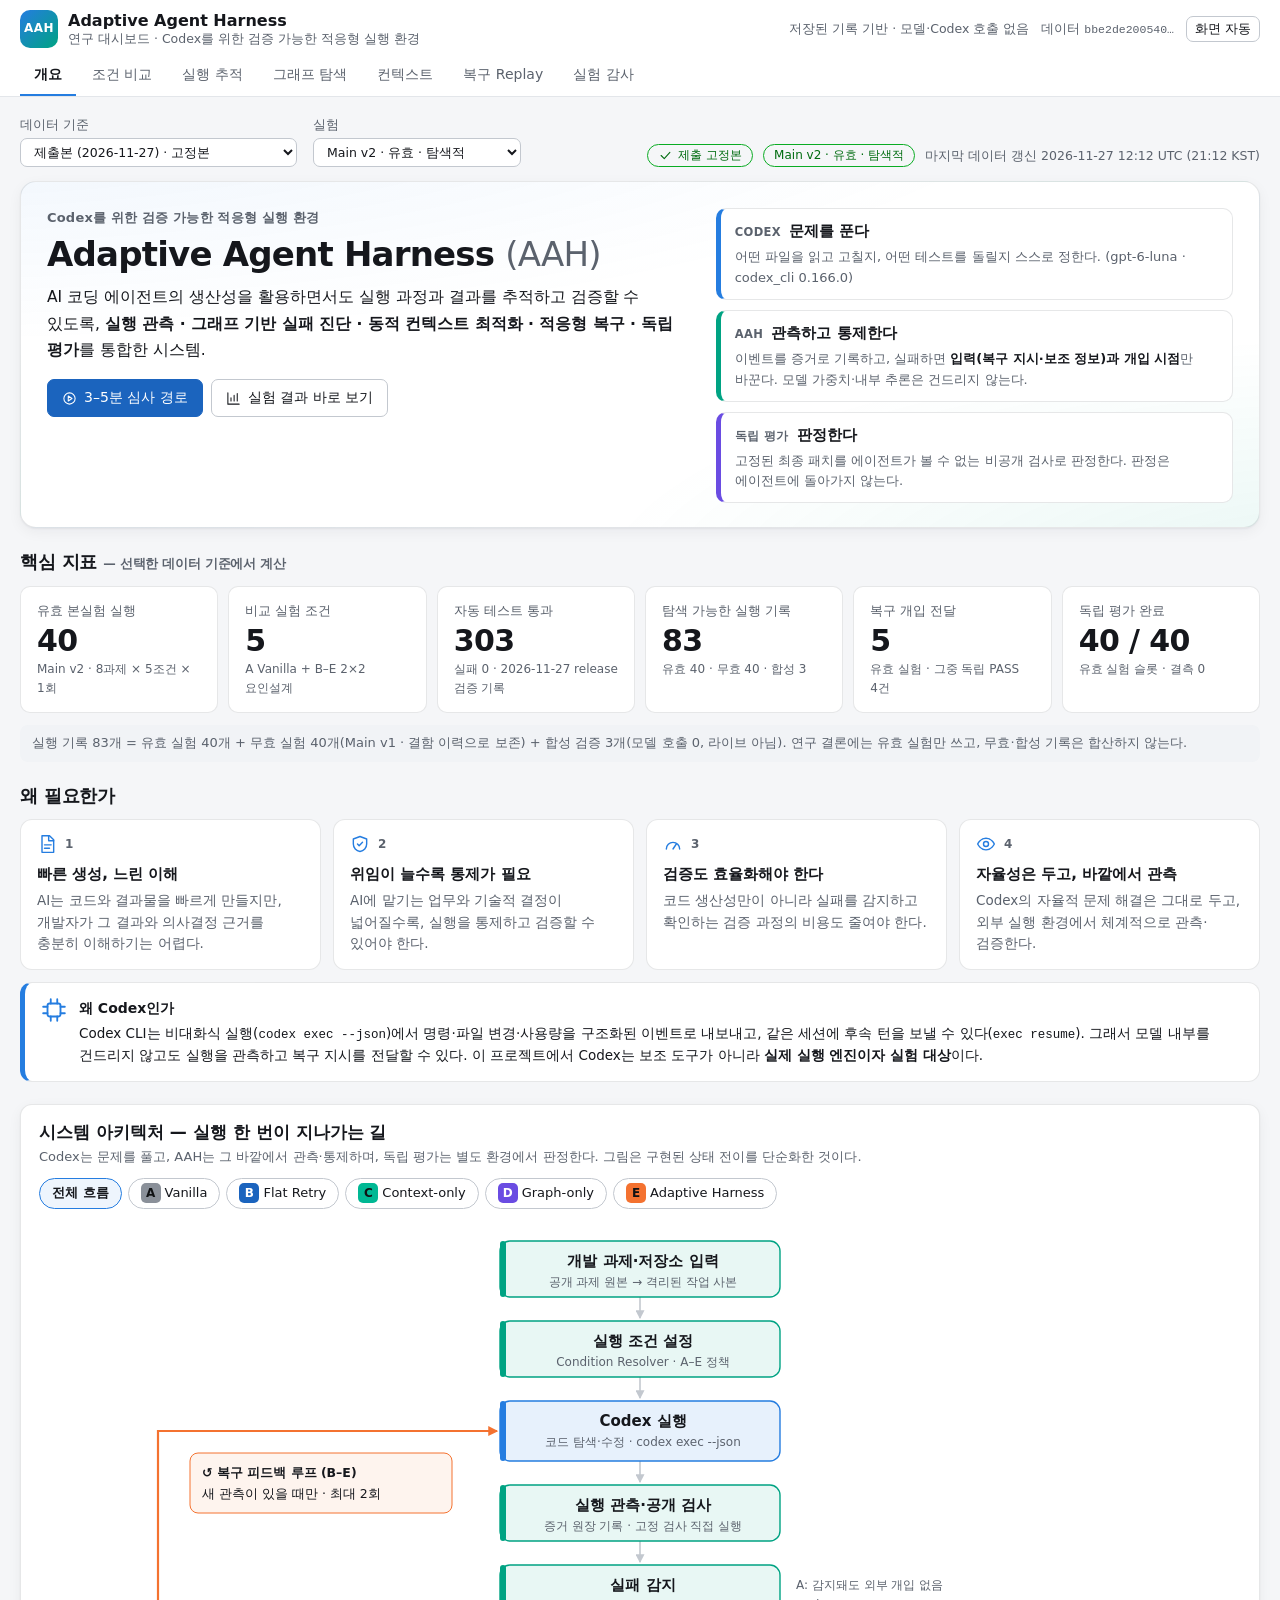
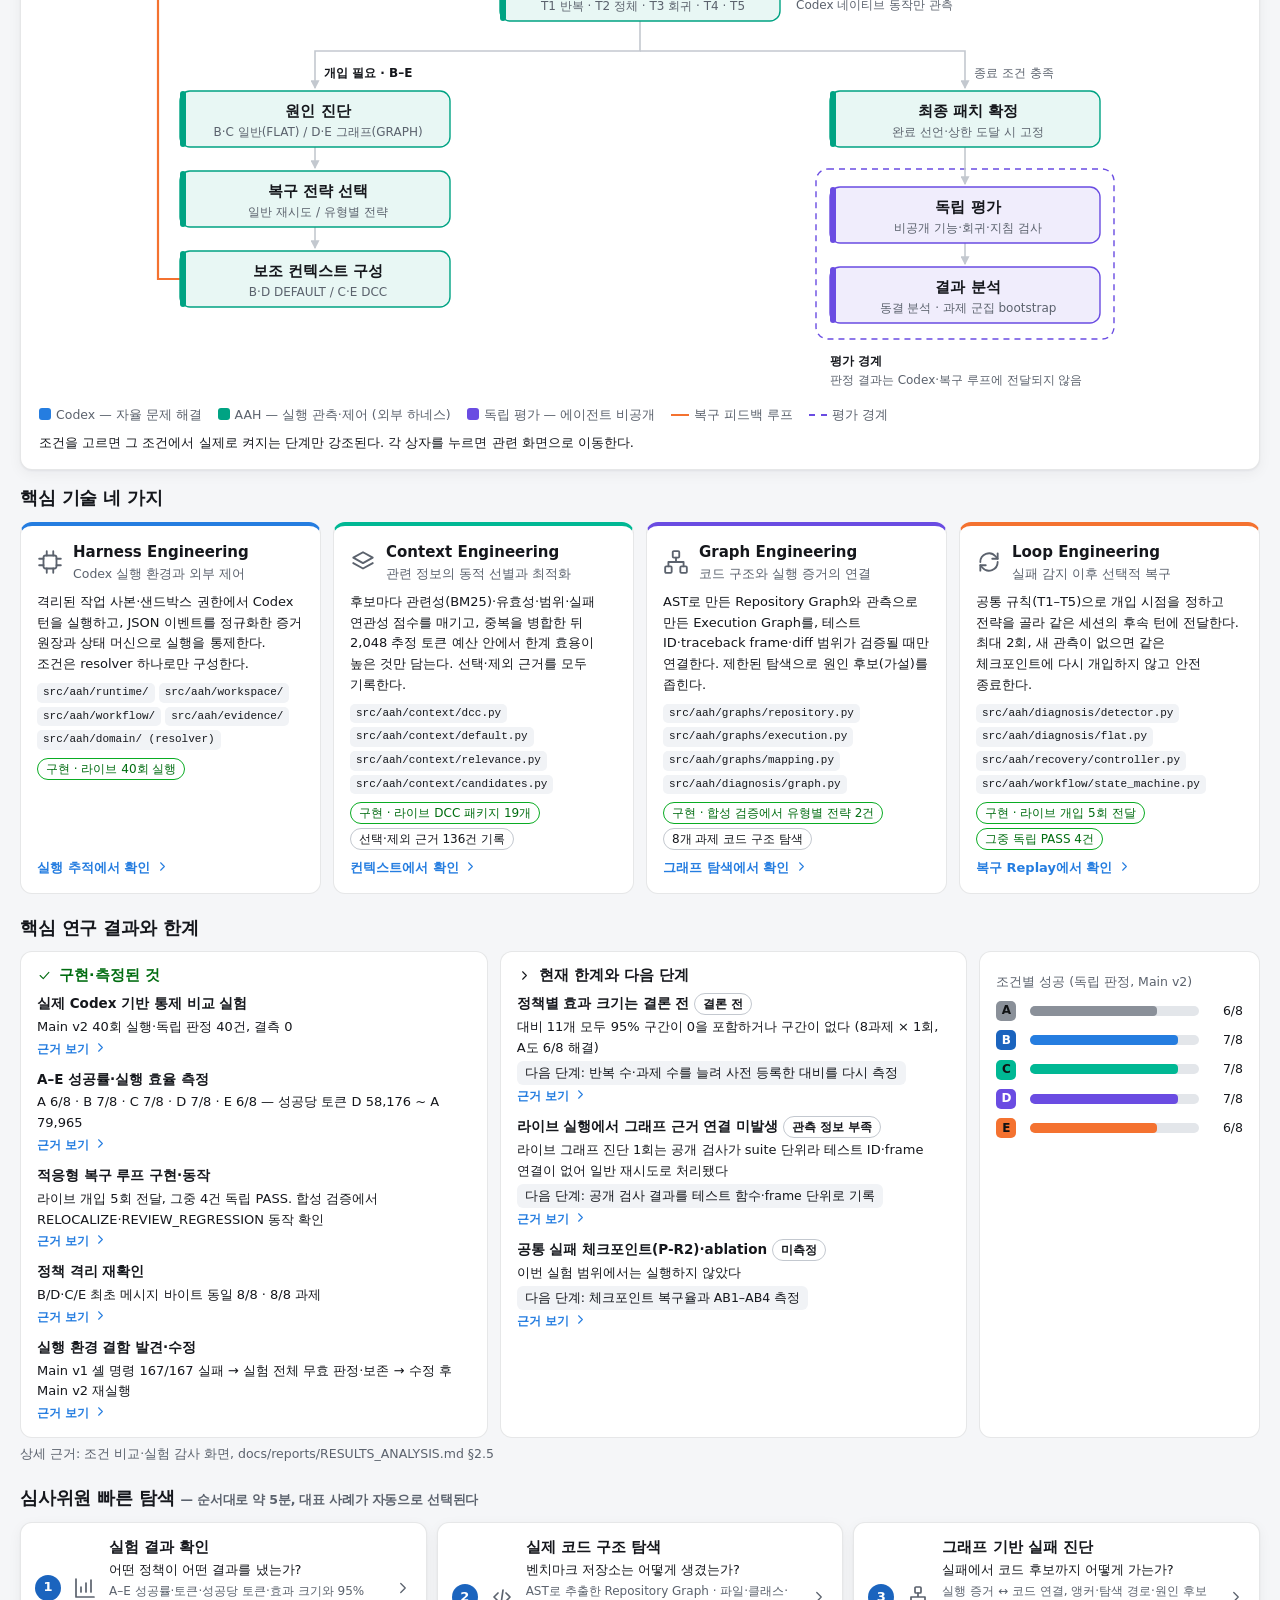
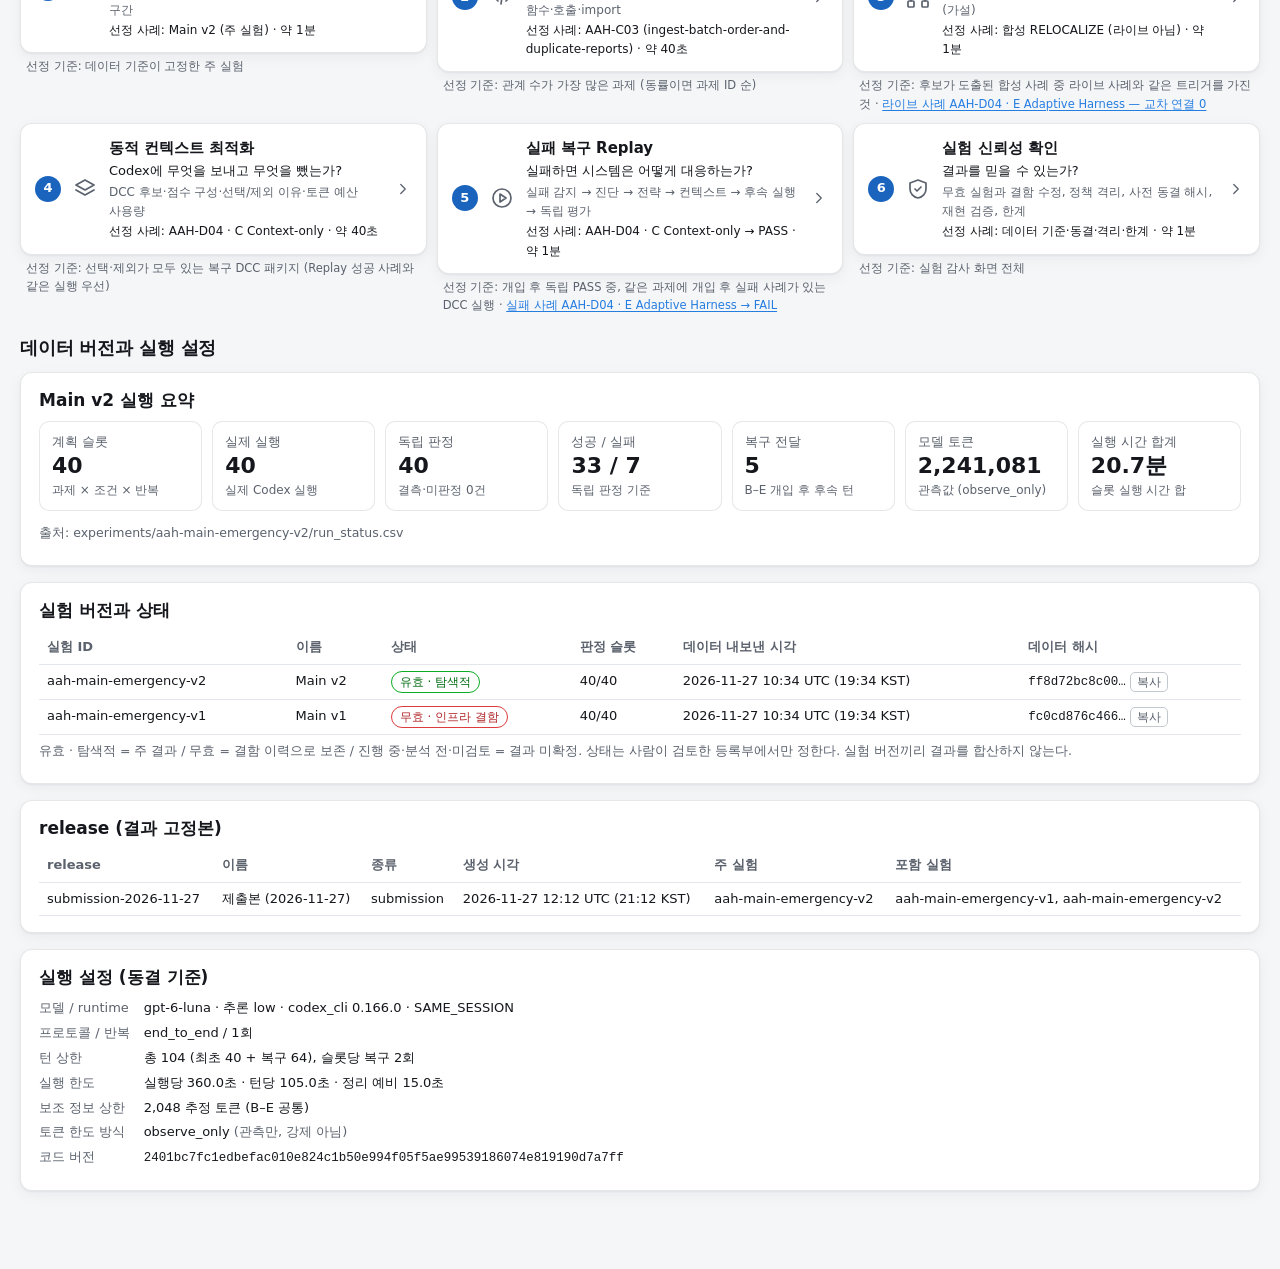
==== commit 4239b9a6: "Rework the web dashboard for first-time reviewers Overview now explains the problem, the Codex/AAH/i" ====
--- a/docs/dashboard/index.html
+++ b/docs/dashboard/index.html
@@ -4,167 +4,572 @@
 <meta charset="utf-8">
 <meta name="viewport" content="width=device-width, initial-scale=1">
 <meta http-equiv="Content-Security-Policy" content="default-src 'none'; style-src 'unsafe-inline'; script-src 'unsafe-inline'; img-src data:; base-uri 'none'; form-action 'none'">
-<meta name="aah-bundle-sha256" content="dfac728601697acc33f763b6860bba6b6e784d184110cd6426740e19ac0019c9">
-<title>AAH 실험 결과 대시보드 — 저장된 실험 기록 기반</title>
+<meta name="aah-bundle-sha256" content="bbe2de2005400839176937b8ab1f66dafc79793d255d0333d540d21062fa5dfb">
+<meta name="description" content="Adaptive Agent Harness — Codex를 위한 검증 가능한 적응형 실행 환경. 저장된 실험 기록에서 만든 연구 대시보드.">
+<title>AAH 연구 대시보드 — 저장된 실험 기록 기반</title>
 <style>
+/* AAH dashboard. Condition colors B–E are the validated categorical slots (blue, aqua, violet, orange; light and
+   dark steps checked for CVD separation); A is neutral gray. Text always uses the ink tokens, never a series color. */
 :root {
   color-scheme: light;
-  --page: #f9f9f9; --surface: #ffffff; --ink: #191919; --ink2: #666666; --hair: #e7e7e7; --axis: #c2c2c2;
-  --ring: rgba(11, 11, 11, 0.10); --s1: #257de0; --s2: #f47230; --s3: #00b894; --mute: #c2c2c2;
-  --good: #0aac23; --goodtext: #006c10; --warn: #fbb315; --crit: #dc3c3d; --wash: rgba(37, 125, 224, 0.08);
+  --page: #f5f6f8; --surface: #ffffff; --surface2: #f1f3f6; --ink: #15171c; --ink2: #5b626d; --hair: #e3e6ea; --axis: #c3c8cf;
+  --ring: rgba(15, 20, 30, 0.10); --shadow: 0 1px 2px rgba(15, 20, 30, 0.05), 0 4px 14px rgba(15, 20, 30, 0.05);
+  --codex: #257de0; --aah: #00a383; --eval: #6a4ce2; --loop: #f47230; --mute: #c2c6cc;
+  --cA: #8a9099; --cB: #257de0; --cC: #00b894; --cD: #6a4ce2; --cE: #f47230;
+  --kFILE: #257de0; --kCLASS: #6a4ce2; --kFN: #00a383; --kTEST: #d99400; --kEXEC: #f47230;
+  --rContains: #a9aeb6; --rImports: #6a4ce2; --rCalls: #00a383; --rInherits: #d99400; --rTests: #257de0; --rCross: #f47230; --rExec: #8a9099;
+  --good: #0aac23; --goodtext: #006c10; --warn: #fbb315; --warntext: #7a5000; --crit: #dc3c3d; --crittext: #b0262a;
+  --wash: rgba(37, 125, 224, 0.08); --focus: #257de0;
+  --s1: var(--codex); --s2: var(--loop); --s3: var(--aah);
 }
 @media (prefers-color-scheme: dark) {
-  :root {
+  :root:not([data-theme="light"]) {
     color-scheme: dark;
-    --page: #0b0b0b; --surface: #191919; --ink: #efefef; --ink2: #9c9c9c; --hair: #303030; --axis: #474747;
-    --ring: rgba(255, 255, 255, 0.10); --s1: #338ced; --s2: #e76624; --s3: #00a888; --mute: #474747;
-    --good: #0aac23; --goodtext: #53c556; --warn: #fbb315; --crit: #dc3c3d; --wash: rgba(51, 140, 237, 0.12);
-  }
+    --page: #0d0e11; --surface: #17191d; --surface2: #1f2227; --ink: #eceef1; --ink2: #a0a6af; --hair: #2c3036; --axis: #4b515a;
+    --ring: rgba(255, 255, 255, 0.10); --shadow: 0 1px 2px rgba(0, 0, 0, 0.4);
+    --codex: #338ced; --aah: #00a888; --eval: #9887ef; --loop: #e76624; --mute: #4b515a;
+    --cA: #8d939c; --cB: #338ced; --cC: #00a888; --cD: #9887ef; --cE: #e76624;
+    --kFILE: #338ced; --kCLASS: #9887ef; --kFN: #00a888; --kTEST: #d28e05; --kEXEC: #e76624;
+    --rContains: #5d636c; --rImports: #9887ef; --rCalls: #00a888; --rInherits: #d28e05; --rTests: #338ced; --rCross: #e76624; --rExec: #8d939c;
+    --good: #0aac23; --goodtext: #53c556; --warn: #fbb315; --warntext: #f5c451; --crit: #dc3c3d; --crittext: #f07475;
+    --wash: rgba(51, 140, 237, 0.14); --focus: #6aabf1;
+  }
+}
+:root[data-theme="dark"] {
+  color-scheme: dark;
+  --page: #0d0e11; --surface: #17191d; --surface2: #1f2227; --ink: #eceef1; --ink2: #a0a6af; --hair: #2c3036; --axis: #4b515a;
+  --ring: rgba(255, 255, 255, 0.10); --shadow: 0 1px 2px rgba(0, 0, 0, 0.4);
+  --codex: #338ced; --aah: #00a888; --eval: #9887ef; --loop: #e76624; --mute: #4b515a;
+  --cA: #8d939c; --cB: #338ced; --cC: #00a888; --cD: #9887ef; --cE: #e76624;
+  --kFILE: #338ced; --kCLASS: #9887ef; --kFN: #00a888; --kTEST: #d28e05; --kEXEC: #e76624;
+  --rContains: #5d636c; --rImports: #9887ef; --rCalls: #00a888; --rInherits: #d28e05; --rTests: #338ced; --rCross: #e76624; --rExec: #8d939c;
+  --good: #0aac23; --goodtext: #53c556; --warn: #fbb315; --warntext: #f5c451; --crit: #dc3c3d; --crittext: #f07475;
+  --wash: rgba(51, 140, 237, 0.14); --focus: #6aabf1;
 }
 * { box-sizing: border-box; }
-body { margin: 0; background: var(--page); color: var(--ink);
-  font: 14px/1.55 system-ui, -apple-system, "Segoe UI", "Malgun Gothic", sans-serif; }
-code, .mono { font-family: ui-monospace, "Cascadia Mono", Consolas, monospace; font-size: 12.5px; }
-h1 { font-size: 20px; margin: 0; }
-h1 .sub { font-weight: 400; color: var(--ink2); font-size: 15px; margin-left: 6px; }
-h2 { font-size: 17px; margin: 0 0 8px; }
+html { scroll-padding-top: 120px; }
+body { margin: 0; background: var(--page); color: var(--ink); word-break: keep-all; overflow-wrap: anywhere;
+  font: 14px/1.6 system-ui, -apple-system, "Segoe UI", "Apple SD Gothic Neo", "Noto Sans KR", "Malgun Gothic", sans-serif; }
+code, .mono { font-family: ui-monospace, "Cascadia Mono", Consolas, "D2Coding", monospace; font-size: 12.5px; }
+h1, h2, h3, h4 { line-height: 1.3; }
+h2 { font-size: 17px; margin: 0; }
 h3 { font-size: 14.5px; margin: 18px 0 8px; }
+h4 { font-size: 13px; margin: 12px 0 4px; color: var(--ink2); }
 p { margin: 6px 0; }
-.top { position: sticky; top: 0; z-index: 5; background: var(--surface); border-bottom: 1px solid var(--hair);
-  padding: 12px 20px 0; }
-.source { color: var(--ink2); font-size: 12.5px; margin: 2px 0 8px; word-break: break-all; }
-.tabs { display: flex; flex-wrap: wrap; gap: 2px; }
-.tabs button { border: 0; background: none; color: var(--ink2); font: inherit; padding: 8px 14px; cursor: pointer;
+a { color: var(--codex); text-underline-offset: 2px; }
+:focus-visible { outline: 2px solid var(--focus); outline-offset: 2px; border-radius: 4px; }
+.sr { position: absolute; width: 1px; height: 1px; overflow: hidden; clip: rect(0 0 0 0); white-space: nowrap; }
+.skip { position: absolute; left: 8px; top: -60px; z-index: 20; background: var(--surface); color: var(--ink); border: 1px solid var(--axis);
+  border-radius: 6px; padding: 6px 12px; font: inherit; }
+.skip:focus { top: 8px; }
+.ico { width: 20px; height: 20px; fill: none; stroke: currentColor; stroke-width: 1.7; stroke-linecap: round; stroke-linejoin: round; flex: none; vertical-align: -4px; }
+.ico.sm { width: 15px; height: 15px; vertical-align: -2px; margin-right: 3px; }
+
+/* ---------- header */
+.top { position: sticky; top: 0; z-index: 5; background: var(--surface); border-bottom: 1px solid var(--hair); padding: 10px 20px 0; }
+.topbar { display: flex; align-items: center; gap: 12px 20px; flex-wrap: wrap; justify-content: space-between; max-width: 1280px; margin: 0 auto; }
+.brand { display: flex; align-items: center; gap: 10px; min-width: 0; }
+.logo { display: inline-grid; place-items: center; width: 38px; height: 38px; border-radius: 10px; font-weight: 700; font-size: 12px; letter-spacing: .5px;
+  color: #fff; background: linear-gradient(135deg, var(--codex), var(--aah)); }
+.bt { display: flex; flex-direction: column; line-height: 1.25; }
+.bt strong { font-size: 16px; }
+.bt .sub { color: var(--ink2); font-size: 12.5px; }
+.meta { display: flex; align-items: center; gap: 8px 12px; flex-wrap: wrap; font-size: 12.5px; color: var(--ink2); }
+.hashchip code { font-size: 11.5px; }
+.tabs { display: flex; gap: 2px; max-width: 1280px; margin: 6px auto 0; overflow-x: auto; scrollbar-width: thin; }
+.tabs button { border: 0; background: none; color: var(--ink2); font: inherit; padding: 9px 14px; cursor: pointer; white-space: nowrap;
   border-bottom: 2px solid transparent; }
-.tabs button:hover { background: var(--wash); }
-.tabs button[aria-selected="true"] { color: var(--ink); border-bottom-color: var(--s1); font-weight: 600; }
-main { padding: 18px 20px 48px; max-width: 1240px; margin: 0 auto; outline: none; }
-.panel { background: var(--surface); border: 1px solid var(--ring); border-radius: 10px; padding: 16px 18px;
-  margin: 0 0 16px; }
-.grid2 { display: grid; grid-template-columns: repeat(auto-fit, minmax(min(420px, 100%), 1fr)); gap: 16px; }
+.tabs button:hover { background: var(--wash); color: var(--ink); }
+.tabs button[aria-selected="true"] { color: var(--ink); border-bottom-color: var(--codex); font-weight: 650; }
+main { padding: 18px 20px 56px; max-width: 1280px; margin: 0 auto; outline: none; }
+
+/* ---------- common blocks */
+.panel { background: var(--surface); border: 1px solid var(--ring); border-radius: 12px; padding: 16px 18px; margin: 0 0 16px; box-shadow: var(--shadow); min-width: 0; }
+.phead { margin: 0 0 10px; }
+.psub { color: var(--ink2); font-size: 13px; margin: 4px 0 0; }
+details.panel > summary { margin: 0; }
+.grid2 { display: grid; grid-template-columns: repeat(auto-fit, minmax(min(440px, 100%), 1fr)); gap: 16px; }
 .grid2 > * { min-width: 0; }
-.tiles { display: grid; grid-template-columns: repeat(auto-fit, minmax(150px, 1fr)); gap: 10px; margin: 8px 0 4px; }
-.tile { background: var(--surface); border: 1px solid var(--ring); border-radius: 10px; padding: 10px 12px; }
+.tiles { display: grid; grid-template-columns: repeat(auto-fit, minmax(150px, 1fr)); gap: 10px; margin: 8px 0 12px; }
+.tile { background: var(--surface); border: 1px solid var(--ring); border-radius: 10px; padding: 10px 12px; min-width: 0; }
 .tile .label { color: var(--ink2); font-size: 12.5px; }
-.tile .value { font-size: 22px; font-weight: 600; }
+.tile .value { font-size: 22px; font-weight: 650; font-variant-numeric: tabular-nums; line-height: 1.3; overflow-wrap: anywhere; }
 .tile .note { color: var(--ink2); font-size: 12px; overflow-wrap: anywhere; }
 .filters { display: flex; flex-wrap: wrap; gap: 10px 16px; align-items: end; margin: 0 0 14px; }
-.filters label { display: flex; flex-direction: column; font-size: 12.5px; color: var(--ink2); gap: 3px; }
-select, .btn { font: inherit; color: var(--ink); background: var(--surface); border: 1px solid var(--axis);
-  border-radius: 6px; padding: 5px 8px; }
-.btn { cursor: pointer; }
+.filters label { display: flex; flex-direction: column; font-size: 12.5px; color: var(--ink2); gap: 3px; min-width: 0; max-width: 100%; }
+.filters select { max-width: 100%; }
+.basis { margin-left: auto; display: flex; gap: 6px 10px; align-items: center; flex-wrap: wrap; }
+select, .btn { font: inherit; color: var(--ink); background: var(--surface); border: 1px solid var(--axis); border-radius: 7px; padding: 5px 9px; }
+.btn { cursor: pointer; text-decoration: none; display: inline-flex; align-items: center; gap: 4px; line-height: 1.4; }
 .btn:hover { background: var(--wash); }
 .btn[disabled] { opacity: 0.45; cursor: default; }
-.btn.primary { border-color: var(--s1); }
-table { border-collapse: collapse; width: 100%; font-size: 13px; }
-th, td { text-align: left; padding: 5px 8px; border-bottom: 1px solid var(--hair); vertical-align: top; }
+.btn.primary { border-color: var(--codex); background: var(--codex); color: #fff; }
+.btn.primary:hover { filter: brightness(1.06); }
+.btn.sm { padding: 3px 8px; font-size: 12.5px; }
+.chip { display: inline-flex; align-items: center; gap: 2px; border-radius: 999px; padding: 1px 10px; font-size: 12px; border: 1px solid var(--axis); white-space: nowrap; }
+.chip.good { border-color: var(--good); color: var(--goodtext); }
+.chip.warn { border-color: var(--warn); color: var(--warntext); }
+table { border-collapse: collapse; width: 100%; font-size: 13px; overflow-wrap: break-word; }
+th, td { word-break: keep-all; }
+td code { word-break: break-all; }
+th, td { text-align: left; padding: 6px 8px; border-bottom: 1px solid var(--hair); vertical-align: top; }
 th { color: var(--ink2); font-weight: 600; white-space: nowrap; }
 td.num, th.num { text-align: right; font-variant-numeric: tabular-nums; white-space: nowrap; }
-.tablewrap { overflow-x: auto; }
-.badge { display: inline-block; border-radius: 999px; padding: 0 8px; font-size: 12px; line-height: 20px;
+.tablewrap { overflow-x: auto; max-width: 100%; }
+.badge { display: inline-flex; align-items: center; gap: 2px; border-radius: 999px; padding: 0 8px; font-size: 12px; line-height: 20px;
   border: 1px solid var(--axis); color: var(--ink); white-space: nowrap; }
-.badge.good { border-color: var(--good); }
-.badge.crit { border-color: var(--crit); }
-.badge.warn { border-color: var(--warn); }
-.badge.s1 { border-color: var(--s1); }
+.badge.good { border-color: var(--good); color: var(--goodtext); }
+.badge.crit { border-color: var(--crit); color: var(--crittext); }
+.badge.warn { border-color: var(--warn); color: var(--warntext); }
+.badge.s1 { border-color: var(--codex); }
 .dot { display: inline-block; width: 9px; height: 9px; border-radius: 50%; margin-right: 5px; vertical-align: 0; }
-.dot.good { background: var(--good); } .dot.crit { background: var(--crit); } .dot.warn { background: var(--warn); }
-.dot.mute { background: var(--mute); } .dot.s1 { background: var(--s1); } .dot.s2 { background: var(--s2); }
-.dot.s3 { background: var(--s3); }
-.callout { border-left: 4px solid var(--s1); background: var(--wash); padding: 10px 14px; border-radius: 6px;
-  margin: 10px 0; }
-.callout.crit { border-left-color: var(--crit); background: rgba(220, 60, 61, 0.08); }
-.callout.warn { border-left-color: var(--warn); background: rgba(251, 179, 21, 0.10); }
+.dot.good { background: var(--good); } .dot.crit { background: var(--crit); } .dot.warn { background: var(--warn); } .dot.mute { background: var(--mute); }
+.callout { border-left: 4px solid var(--codex); background: var(--wash); padding: 10px 14px; border-radius: 7px; margin: 10px 0; }
+.callout.crit { border-left-color: var(--crit); background: color-mix(in srgb, var(--crit) 9%, transparent); }
+.callout.warn { border-left-color: var(--warn); background: color-mix(in srgb, var(--warn) 11%, transparent); }
 .muted { color: var(--ink2); }
 .small { font-size: 12.5px; }
+.src-note { margin-top: 10px; }
 .fig { overflow-x: auto; margin: 6px 0; }
 .fig svg { max-width: 100%; height: auto; }
-.meter { position: relative; height: 10px; border-radius: 5px; background: var(--hair); overflow: hidden; width: 100%;
-  max-width: 360px; }
-.meter > span { position: absolute; left: 0; top: 0; bottom: 0; background: var(--s1); border-radius: 5px; }
-.steps { display: flex; flex-wrap: wrap; gap: 6px; margin: 10px 0; }
-.steps button { font: inherit; font-size: 12.5px; border: 1px solid var(--axis); background: var(--surface);
-  color: var(--ink2); border-radius: 999px; padding: 4px 12px; cursor: pointer; }
-.steps button.done { color: var(--ink); }
-.steps button.on { border-color: var(--s1); color: var(--ink); font-weight: 600; background: var(--wash); }
-.progress { height: 4px; background: var(--hair); border-radius: 2px; overflow: hidden; }
-.progress > span { display: block; height: 100%; background: var(--s1); }
-.kv { display: grid; grid-template-columns: max-content 1fr; gap: 3px 14px; font-size: 13px; }
-.kv dt { color: var(--ink2); } .kv dd { margin: 0; word-break: break-word; }
-details > summary { cursor: pointer; color: var(--ink2); margin: 6px 0; }
+.kv { display: grid; grid-template-columns: max-content minmax(0, 1fr); gap: 4px 14px; font-size: 13px; margin: 6px 0; }
+.kv dt { color: var(--ink2); } .kv dd { margin: 0; overflow-wrap: anywhere; }
+details > summary { cursor: pointer; color: var(--ink2); margin: 8px 0; }
+details > summary strong { color: var(--ink); }
 .err { border: 1px solid var(--crit); }
-.legend { display: flex; flex-wrap: wrap; gap: 6px 16px; font-size: 12.5px; color: var(--ink2); margin: 6px 0; }
+.legend { display: flex; flex-wrap: wrap; gap: 6px 16px; font-size: 12.5px; color: var(--ink2); margin: 8px 0; align-items: center; }
 .legend .sw { display: inline-block; width: 12px; height: 12px; border-radius: 3px; margin-right: 5px; vertical-align: -1px; }
+.hash { display: inline-flex; align-items: center; gap: 4px; max-width: 100%; }
+.hash.full code { overflow-wrap: anywhere; word-break: break-all; }
+.copy { font: inherit; font-size: 11.5px; border: 1px solid var(--axis); background: var(--surface); color: var(--ink2); border-radius: 5px; padding: 0 6px; cursor: pointer; line-height: 18px; }
+.copy:hover { color: var(--ink); background: var(--wash); }
+.cchip { display: inline-grid; place-items: center; min-width: 20px; height: 20px; padding: 0 4px; border-radius: 5px; font-size: 12px; font-weight: 700;
+  color: #fff; vertical-align: 1px; background: var(--cA); }
+.cchip.c-B { background: var(--cB); } .cchip.c-C { background: var(--cC); } .cchip.c-D { background: var(--cD); } .cchip.c-E { background: var(--cE); }
+.viewhead { margin: 4px 0 14px; }
+.viewhead h1 { font-size: 22px; margin: 0 0 4px; letter-spacing: -0.3px; }
+.viewhead p { color: var(--ink2); margin: 0; max-width: 900px; }
+.jumps { display: flex; flex-wrap: wrap; gap: 8px; margin-top: 10px; }
+.meterrow { display: flex; align-items: center; gap: 10px; margin: 4px 0 10px; }
+.meter { position: relative; height: 10px; border-radius: 5px; background: var(--hair); overflow: hidden; width: 100%; max-width: 360px; }
+.meter > span { position: absolute; left: 0; top: 0; bottom: 0; background: var(--codex); border-radius: 5px; }
 #tip { position: fixed; z-index: 10; pointer-events: none; max-width: 420px; background: var(--surface); color: var(--ink);
-  border: 1px solid var(--ring); box-shadow: 0 4px 16px rgba(0, 0, 0, 0.18); border-radius: 8px; padding: 6px 10px;
-  font-size: 12.5px; }
-svg .hit:hover, svg [data-tip]:hover { opacity: 0.82; }
-svg text { font-family: system-ui, -apple-system, "Segoe UI", "Malgun Gothic", sans-serif; }
-.gsvg .lane { fill: var(--page); stroke: var(--ring); }
-.gsvg .node rect { fill: var(--surface); stroke-width: 1.5; }
-.gsvg .node.repo rect { stroke: var(--s1); }
-.gsvg .node.exec rect { stroke: var(--s2); }
-.gsvg .node.cand rect { fill: var(--wash); stroke: var(--s3); stroke-width: 3; }
-.gsvg .node.anchor rect { stroke-width: 3.5; }
-.gsvg .node text { fill: var(--ink); font-size: 11.5px; }
-.gsvg .node text.k { fill: var(--ink2); font-size: 10px; }
-.gsvg .edge { fill: none; stroke: var(--axis); stroke-width: 1.2; }
-.gsvg .edge.cross { stroke: var(--s3); stroke-width: 2; }
-.gsvg .edge.path { stroke: var(--s3); stroke-width: 3; }
-.gsvg .lanetitle { fill: var(--ink); font-size: 12.5px; font-weight: 600; }
-.tl .seg.run { fill: var(--s1); } .tl .seg.observe { fill: var(--s2); } .tl .seg.decide { fill: var(--s3); }
-.tl .seg.other { fill: var(--mute); } .tl text { fill: var(--ink2); font-size: 11px; } .tl line { stroke: var(--axis); }
-.filters .updated { margin-left: auto; align-self: center; }
+  border: 1px solid var(--ring); box-shadow: 0 4px 16px rgba(0, 0, 0, 0.18); border-radius: 8px; padding: 6px 10px; font-size: 12.5px; }
+svg text { font-family: system-ui, -apple-system, "Segoe UI", "Apple SD Gothic Neo", "Noto Sans KR", "Malgun Gothic", sans-serif; }
 .bar { display: inline-flex; width: 140px; height: 10px; background: var(--hair); border-radius: 5px; overflow: hidden; vertical-align: middle; }
 .bar > span { display: block; height: 100%; }
-.bar .b0 { background: var(--s1); } .bar .b1 { background: var(--crit); }
-details > summary strong { color: var(--ink); }
+.bar .b0 { background: var(--codex); } .bar .b1 { background: var(--crit); }
+
+/* ---------- overview */
+.band { margin: 0 0 22px; }
+.bandh { font-size: 18px; margin: 4px 0 12px; letter-spacing: -0.2px; }
+.hero { display: grid; grid-template-columns: minmax(0, 1.25fr) minmax(0, 1fr); gap: 22px; align-items: stretch; background: var(--surface);
+  border: 1px solid var(--ring); border-radius: 16px; padding: 26px 26px 24px; margin: 0 0 22px; box-shadow: var(--shadow);
+  background-image: radial-gradient(1200px 300px at -10% -40%, color-mix(in srgb, var(--codex) 10%, transparent), transparent),
+    radial-gradient(800px 260px at 110% 120%, color-mix(in srgb, var(--aah) 10%, transparent), transparent); }
+.eyebrow { color: var(--ink2); font-weight: 600; font-size: 13px; letter-spacing: .2px; margin: 0 0 6px; }
+.hero h1 { font-size: 34px; letter-spacing: -0.8px; margin: 0 0 10px; line-height: 1.15; }
+.hero h1 .abbr { color: var(--ink2); font-weight: 500; }
+.lead { font-size: 15.5px; line-height: 1.7; margin: 0 0 16px; max-width: 640px; }
+.hero-actions { display: flex; flex-wrap: wrap; gap: 8px; }
+.hero-actions .btn { padding: 8px 14px; }
+.roles { display: grid; gap: 10px; align-content: center; }
+.role { border: 1px solid var(--ring); border-left: 5px solid var(--codex); border-radius: 10px; padding: 10px 14px; background: var(--surface); }
+.role.o-aah { border-left-color: var(--aah); } .role.o-eval { border-left-color: var(--eval); }
+.role .rtag { font-size: 11.5px; font-weight: 700; color: var(--ink2); letter-spacing: .4px; text-transform: uppercase; margin-right: 8px; }
+.role strong { font-size: 15px; }
+.role p { margin: 4px 0 0; font-size: 13px; color: var(--ink2); }
+.role em { font-style: normal; color: var(--ink); font-weight: 600; }
+.kpis { grid-template-columns: repeat(auto-fit, minmax(170px, 1fr)); }
+.tile.kpi { padding: 14px 16px; }
+.tile.kpi .value { font-size: 30px; letter-spacing: -0.6px; }
+.explain { display: flex; gap: 6px; align-items: flex-start; font-size: 13px; color: var(--ink2); background: var(--surface2); border-radius: 8px; padding: 8px 12px; margin: 0; }
+.cards4 { display: grid; grid-template-columns: repeat(auto-fit, minmax(min(250px, 100%), 1fr)); gap: 12px; }
+.pcard { background: var(--surface); border: 1px solid var(--ring); border-radius: 12px; padding: 14px 16px; }
+.pcard strong { display: block; font-size: 15px; margin: 8px 0 4px; }
+.pcard p { margin: 0; font-size: 13.5px; color: var(--ink2); }
+.pnum { display: flex; align-items: center; gap: 8px; color: var(--codex); }
+.pnum span { font-size: 12px; font-weight: 700; color: var(--ink2); }
+.whycodex { display: flex; gap: 12px; align-items: flex-start; margin-top: 12px; background: var(--surface); border: 1px solid var(--ring); border-left: 5px solid var(--codex);
+  border-radius: 12px; padding: 14px 16px; }
+.whycodex .ico { color: var(--codex); width: 26px; height: 26px; }
+.whycodex p { margin: 4px 0 0; font-size: 13.5px; }
+.tech .tcard { background: var(--surface); border: 1px solid var(--ring); border-top: 4px solid var(--codex); border-radius: 12px; padding: 14px 16px; display: flex; flex-direction: column; gap: 8px; }
+.tcard.t-context { border-top-color: var(--cC); } .tcard.t-graph { border-top-color: var(--cD); } .tcard.t-loop { border-top-color: var(--loop); }
+.thead { display: flex; gap: 10px; align-items: center; }
+.thead .ico { width: 26px; height: 26px; color: var(--ink2); }
+.thead strong { display: block; font-size: 15px; }
+.thead span { display: block; font-size: 12.5px; color: var(--ink2); }
+.tcard p { margin: 0; font-size: 13px; }
+.mods { display: flex; flex-wrap: wrap; gap: 4px; }
+.mods code { font-size: 11px; background: var(--surface2); border-radius: 5px; padding: 1px 6px; }
+.tstat { display: flex; flex-wrap: wrap; gap: 4px; }
+.more { font-size: 13px; margin-top: auto; text-decoration: none; font-weight: 600; }
+.more:hover { text-decoration: underline; }
+.results { display: grid; grid-template-columns: minmax(0, 1fr) minmax(0, 1fr) minmax(200px, 0.6fr); gap: 12px; }
+.rcol { background: var(--surface); border: 1px solid var(--ring); border-radius: 12px; padding: 14px 16px; }
+.rcol h3 { margin: 0 0 8px; display: flex; align-items: center; gap: 4px; }
+.rcol.ok h3 { color: var(--goodtext); } .rcol.gap h3 { color: var(--ink); }
+.rcol ul { list-style: none; padding: 0; margin: 0; display: grid; gap: 10px; }
+.rcol li { display: grid; gap: 2px; font-size: 13px; }
+.rcol li strong { font-size: 13.5px; }
+.rcol li .more { font-size: 12px; }
+.mini { background: var(--surface); border: 1px solid var(--ring); border-radius: 12px; padding: 14px 16px; }
+.mrow { display: grid; grid-template-columns: 26px minmax(0, 1fr) 36px; gap: 8px; align-items: center; margin: 7px 0; }
+.mtrack { height: 10px; border-radius: 5px; background: var(--hair); overflow: hidden; }
+.mfill { display: block; height: 100%; border-radius: 0 4px 4px 0; background: var(--cA); }
+.mval { font-variant-numeric: tabular-nums; font-size: 12.5px; text-align: right; }
+.quick { list-style: none; margin: 0; padding: 0; display: grid; grid-template-columns: repeat(auto-fit, minmax(min(360px, 100%), 1fr)); gap: 10px; }
+.qcard { min-width: 0; }
+.qlink { display: grid; grid-template-columns: 28px 26px minmax(0, 1fr) 18px; gap: 10px; align-items: center; background: var(--surface); border: 1px solid var(--ring);
+  border-radius: 12px; padding: 12px 14px; color: var(--ink); text-decoration: none; box-shadow: var(--shadow); }
+.qlink:hover { border-color: var(--codex); background: color-mix(in srgb, var(--codex) 5%, var(--surface)); }
+.qlink.off { opacity: .6; }
+.qn { display: grid; place-items: center; width: 26px; height: 26px; border-radius: 50%; background: var(--codex); color: #fff; font-weight: 700; font-size: 13px; }
+.qi { width: 24px; height: 24px; color: var(--ink2); }
+.qa { width: 18px; height: 18px; color: var(--ink2); }
+.qbody { display: grid; gap: 1px; min-width: 0; }
+.qbody strong { font-size: 15px; }
+.qq { font-size: 13px; }
+.qw, .qp { font-size: 12px; color: var(--ink2); }
+.qp { color: var(--ink); }
+.qwhy { font-size: 11.5px; color: var(--ink2); margin: 4px 6px 0; }
+#quick:focus { outline: none; }
+
+/* ---------- architecture */
+.segs { display: flex; flex-wrap: wrap; gap: 6px; margin: 0 0 12px; }
+.seg { font: inherit; font-size: 13px; border: 1px solid var(--axis); background: var(--surface); color: var(--ink); border-radius: 999px; padding: 4px 12px; cursor: pointer;
+  text-decoration: none; display: inline-flex; align-items: center; gap: 4px; }
+.seg:hover { background: var(--wash); }
+.seg.on { border-color: var(--codex); background: var(--wash); font-weight: 650; }
+.archfig { overflow: hidden; }
+.arch { display: block; width: 100%; height: auto; margin: 0 auto; }
+.arch-wide { max-width: 1000px; }
+.arch-compact { display: none; max-width: 420px; }
+.arch .wire { fill: none; stroke: var(--axis); stroke-width: 1.6; }
+.arch .wire.loop { stroke: var(--loop); stroke-width: 2.2; }
+.arch .mk { fill: var(--axis); } .arch .mk.loop { fill: var(--loop); }
+.arch .nb { fill: color-mix(in srgb, var(--aah) 9%, var(--surface)); stroke: var(--aah); stroke-width: 1.4; }
+.arch .o-codex .nb { fill: color-mix(in srgb, var(--codex) 11%, var(--surface)); stroke: var(--codex); }
+.arch .o-eval .nb { fill: color-mix(in srgb, var(--eval) 10%, var(--surface)); stroke: var(--eval); }
+.arch .nbar { fill: var(--aah); } .arch .o-codex .nbar { fill: var(--codex); } .arch .o-eval .nbar { fill: var(--eval); }
+.arch .nt { fill: var(--ink); font-weight: 650; }
+.arch .ns { fill: var(--ink2); }
+.arch .lbl { fill: var(--ink2); font-size: 12px; }
+.arch .lbl.rec { fill: var(--ink); font-weight: 600; }
+.arch .lbl.b { font-weight: 700; fill: var(--ink); }
+.arch .evalt { font-size: 12px; }
+.arch-compact .lbl, .arch-compact .evalt { font-size: 11.5px; }
+.arch .bound { fill: none; stroke: var(--eval); stroke-width: 1.4; stroke-dasharray: 6 5; }
+.arch .loopbox { fill: color-mix(in srgb, var(--loop) 8%, var(--surface)); stroke: var(--loop); stroke-width: 1; }
+.arch .lt { fill: var(--ink); font-size: 12.5px; } .arch .lt.b { font-weight: 700; }
+.arch a.anode { cursor: pointer; }
+.arch a.anode:hover .nb, .arch a.anode:focus .nb { stroke-width: 2.6; }
+.arch a.anode:focus { outline: none; }
+.arch a.anode:focus-visible .nb { stroke: var(--focus); stroke-width: 3; }
+.arch .an { transition: opacity .2s; }
+.archbox .v { display: none; }
+.archbox[data-cond="all"] .v-all, .archbox[data-cond="A"] .v-A, .archbox[data-cond="B"] .v-B, .archbox[data-cond="C"] .v-C,
+.archbox[data-cond="D"] .v-D, .archbox[data-cond="E"] .v-E { display: inline; }
+.archbox[data-cond="A"] .an:not(.on-A), .archbox[data-cond="B"] .an:not(.on-B), .archbox[data-cond="C"] .an:not(.on-C),
+.archbox[data-cond="D"] .an:not(.on-D), .archbox[data-cond="E"] .an:not(.on-E) { opacity: 0.18; }
+.archbox[data-cond="all"] .lbl.on-A:not(.on-B) { opacity: 1; }
+.archcap .cap { display: none; margin: 6px 0 0; font-size: 13px; }
+.archbox[data-cond="all"] .cap-all, .archbox[data-cond="A"] .cap-A, .archbox[data-cond="B"] .cap-B, .archbox[data-cond="C"] .cap-C,
+.archbox[data-cond="D"] .cap-D, .archbox[data-cond="E"] .cap-E { display: block; }
+.arch-legend .sw.o-codex { background: var(--codex); } .arch-legend .sw.o-aah { background: var(--aah); } .arch-legend .sw.o-eval { background: var(--eval); }
+.arch-legend .sw.line { height: 0; width: 18px; border-radius: 0; border-top: 2.5px solid var(--loop); vertical-align: 3px; }
+.arch-legend .sw.line.bound { border-top: 2px dashed var(--eval); }
+@media (max-width: 760px) { .arch-wide { display: none; } .arch-compact { display: block; } }
+
+/* ---------- condition comparison */
+.design .tablewrap td { vertical-align: middle; }
+.yes, .no { display: inline-flex; align-items: center; gap: 2px; white-space: nowrap; }
+.yes { color: var(--goodtext); font-weight: 600; } .no { color: var(--ink2); }
+.ff { margin: 0; background: var(--surface2); border-radius: 12px; padding: 12px 14px; }
+.ff figcaption { font-weight: 650; margin-bottom: 8px; }
+.ff-grid { display: grid; grid-template-columns: minmax(70px, 0.6fr) 1fr 1fr; gap: 6px; align-items: stretch; }
+.ff-h { font-size: 12px; color: var(--ink2); text-align: center; align-self: end; }
+.ff-h.row { text-align: right; align-self: center; padding-right: 4px; }
+.ff-cell { background: var(--surface); border: 1px solid var(--ring); border-top: 4px solid var(--cA); border-radius: 9px; padding: 8px 10px; display: grid; gap: 1px; min-width: 0; }
+.ff-cell.c-B { border-top-color: var(--cB); } .ff-cell.c-C { border-top-color: var(--cC); } .ff-cell.c-D { border-top-color: var(--cD); } .ff-cell.c-E { border-top-color: var(--cE); }
+.ff-name { font-size: 13px; font-weight: 600; }
+.ff-val { font-size: 18px; font-weight: 650; font-variant-numeric: tabular-nums; }
+.ff-sub { font-size: 12px; color: var(--ink2); }
+.ff-a { display: grid; grid-template-columns: minmax(0, 220px) 1fr; gap: 10px; align-items: center; margin-top: 8px; }
+.ch { margin: 10px 0 6px; font-size: 13.5px; }
+.hbars { display: grid; gap: 6px; margin: 6px 0 4px; }
+.hb-row { display: grid; grid-template-columns: 150px minmax(0, 1fr) 112px; gap: 10px; align-items: center; }
+.hb-label { font-size: 13px; white-space: nowrap; overflow: hidden; text-overflow: ellipsis; }
+.hb-track { height: 16px; position: relative; background-image: linear-gradient(to right, var(--hair) 1px, transparent 1px); background-size: 25% 100%;
+  border-left: 1px solid var(--axis); }
+.hb-fill { position: absolute; left: 0; top: 2px; bottom: 2px; border-radius: 0 4px 4px 0; background: var(--cA); min-width: 2px; }
+.hb-fill.c-B, .mfill.c-B { background: var(--cB); } .hb-fill.c-C, .mfill.c-C { background: var(--cC); } .hb-fill.c-D, .mfill.c-D { background: var(--cD); } .hb-fill.c-E, .mfill.c-E { background: var(--cE); }
+.hb-val { font-size: 12.5px; font-variant-numeric: tabular-nums; white-space: nowrap; }
+.hb-axis { position: relative; height: 16px; font-size: 11px; color: var(--ink2); }
+.hb-axis span { position: absolute; transform: translateX(-50%); white-space: nowrap; }
+.hb-axis span:first-child { transform: none; } .hb-axis span:last-child { transform: translateX(-100%); }
+.forest { display: grid; gap: 4px; margin: 6px 0 8px; }
+.fo-row, .fo-axis { display: grid; grid-template-columns: 170px minmax(0, 1fr) 250px; gap: 10px; align-items: center; }
+.fo-label { font-size: 13px; }
+.fo-track { position: relative; height: 22px; }
+.fo-zero { position: absolute; top: 0; bottom: 0; width: 1px; background: var(--ink2); }
+.fo-ci { position: absolute; top: 10px; height: 2px; background: var(--ink2); border-radius: 1px; }
+.fo-ci::before, .fo-ci::after { content: ""; position: absolute; top: -4px; height: 10px; width: 1.5px; background: var(--ink2); }
+.fo-ci::before { left: 0; } .fo-ci::after { right: 0; }
+.fo-ci.sig { background: var(--codex); }
+.fo-pt { position: absolute; top: 6px; width: 10px; height: 10px; margin-left: -5px; border-radius: 50%; background: var(--ink); border: 2px solid var(--surface); box-sizing: content-box; margin-top: -1px; }
+.fo-pt.open { background: var(--surface); border: 2px solid var(--ink); }
+.fo-val { font-size: 12.5px; font-variant-numeric: tabular-nums; }
+.fo-ticks { position: relative; height: 16px; font-size: 11px; color: var(--ink2); }
+.fo-ticks span { position: absolute; transform: translateX(-50%); white-space: nowrap; }
+.matrix td { vertical-align: middle; }
+.mcell { display: inline-flex; align-items: center; gap: 3px; border-radius: 7px; padding: 3px 8px; font-size: 12.5px; font-weight: 600; text-decoration: none; white-space: nowrap; border: 1px solid; }
+.mcell.pass { color: var(--goodtext); border-color: color-mix(in srgb, var(--good) 55%, transparent); background: color-mix(in srgb, var(--good) 9%, transparent); }
+.mcell.fail { color: var(--crittext); border-color: color-mix(in srgb, var(--crit) 55%, transparent); background: color-mix(in srgb, var(--crit) 9%, transparent); }
+.mcell.unk { color: var(--ink2); border-color: var(--axis); }
+.mcell .rec, .mcell .pp { font-weight: 500; font-size: 11px; color: var(--ink2); margin-left: 2px; }
+
+/* ---------- context */
+.pipe { list-style: none; margin: 4px 0 12px; padding: 0; display: grid; grid-template-columns: repeat(auto-fit, minmax(140px, 1fr)); gap: 8px; counter-reset: s; }
+.pipe li { position: relative; background: var(--surface2); border-radius: 10px; padding: 9px 11px; display: grid; gap: 2px; border-top: 3px solid var(--aah); min-width: 0; }
+.pipe.plain li { border-top-color: var(--axis); }
+.pipe li.off { opacity: 0.55; }
+.pipe li.warnstep { border-top-color: var(--warn); }
+.pipe.diag li { border-top-color: var(--cD); }
+.pipe.diag li.warnstep { border-top-color: var(--warn); }
+.pipe .pn { font-size: 11px; font-weight: 700; color: var(--ink2); }
+.pipe strong { font-size: 13px; }
+.pipe .pv { font-size: 15px; font-weight: 650; font-variant-numeric: tabular-nums; }
+.pipe .pd { font-size: 11.5px; color: var(--ink2); }
+.sbar { display: inline-flex; width: 100px; height: 10px; background: var(--hair); border-radius: 3px; overflow: hidden; vertical-align: middle; gap: 1px; }
+.sbar span { display: inline-block; height: 100%; }
+.sb-relevance { background: var(--codex); } .sb-scope { background: var(--eval); } .sb-validity { background: var(--aah); } .sb-failure { background: var(--loop); }
+
+/* ---------- graph */
+.modes { margin-bottom: 14px; }
+.gtool { display: flex; flex-wrap: wrap; gap: 8px 14px; align-items: center; margin: 8px 0; }
+.gtool .tg { display: inline-flex; flex-wrap: wrap; gap: 4px; align-items: center; }
+.gtool .tl2 { font-size: 12px; color: var(--ink2); margin-right: 2px; }
+.btn[aria-pressed="true"] { border-color: var(--codex); background: var(--wash); }
+.fchip { font: inherit; font-size: 12px; border: 1px solid var(--axis); background: var(--surface); color: var(--ink); border-radius: 999px; padding: 1px 9px; cursor: pointer;
+  display: inline-flex; align-items: center; gap: 5px; }
+.fchip[aria-pressed="false"] { opacity: 0.45; text-decoration: line-through; }
+.fchip .kd { width: 10px; height: 10px; border-radius: 3px; border: 2px solid var(--kFILE); }
+.fchip.k-CLASS .kd { border-color: var(--kCLASS); } .fchip.k-FUNCTION .kd { border-color: var(--kFN); border-radius: 5px; } .fchip.k-TEST_FUNCTION .kd { border-color: var(--kTEST); border-radius: 5px; }
+.fchip.k-TEST .kd, .fchip.k-FAILURE .kd, .fchip.k-COMMAND .kd, .fchip.k-COMMAND_RESULT .kd, .fchip.k-CHANGE .kd { border-color: var(--kEXEC); }
+.fchip .ld { width: 14px; height: 0; border-top: 2px solid var(--rContains); }
+.fchip.r-imports .ld { border-top: 2px dashed var(--rImports); } .fchip.r-calls .ld { border-color: var(--rCalls); } .fchip.r-inherits .ld { border-top: 2px dotted var(--rInherits); }
+.fchip.r-tests .ld { border-color: var(--rTests); } .fchip.r-cross .ld { border-top: 3px solid var(--rCross); } .fchip.r-exec .ld { border-top: 2px dashed var(--rExec); }
+.gbox { display: grid; grid-template-columns: minmax(0, 1fr) 300px; gap: 12px; align-items: start; }
+.gview { border: 1px solid var(--ring); border-radius: 10px; background: var(--page); overflow: hidden; min-height: 300px; position: relative; }
+.gsvg { width: 100%; height: 100%; display: block; touch-action: none; cursor: grab; user-select: none; }
+.gsvg.panning { cursor: grabbing; }
+.gsvg .gbg { fill: transparent; }
+.gdetail { border: 1px solid var(--ring); border-radius: 10px; padding: 10px 12px; background: var(--surface); font-size: 13px; max-height: 720px; overflow: auto; }
+.gdetail h3 { margin: 2px 0 8px; font-size: 14px; overflow-wrap: anywhere; }
+.rels { list-style: none; padding: 0; margin: 0; display: grid; gap: 3px; }
+.rels li { font-size: 12.5px; }
+.rk { display: inline-block; font-size: 10.5px; font-weight: 700; border-radius: 4px; padding: 0 5px; border: 1px solid var(--rContains); }
+.rk.r-imports { border-color: var(--rImports); } .rk.r-calls { border-color: var(--rCalls); } .rk.r-inherits { border-color: var(--rInherits); }
+.rk.r-tests { border-color: var(--rTests); } .rk.r-cross { border-color: var(--rCross); } .rk.r-exec { border-color: var(--rExec); }
+.linkish { font: inherit; background: none; border: 0; padding: 0; color: var(--codex); cursor: pointer; text-align: left; text-decoration: underline; text-underline-offset: 2px; }
+.gsvg .lanet { fill: var(--ink); font-size: 13px; font-weight: 700; }
+.gsvg .lanec { fill: var(--ink2); font-size: 11px; }
+.gsvg .gcl { fill: var(--surface); stroke: var(--ring); stroke-width: 1; }
+.gsvg .gcl.allowed { stroke: var(--codex); stroke-width: 1.6; stroke-dasharray: 5 3; fill: color-mix(in srgb, var(--codex) 5%, var(--surface)); }
+.gsvg .gcl.exec { fill: color-mix(in srgb, var(--kEXEC) 5%, var(--surface)); }
+.gsvg .clt { fill: var(--ink2); font-size: 11px; font-weight: 600; }
+.gsvg .nbox { fill: var(--surface); stroke: var(--kFILE); stroke-width: 1.4; }
+.gsvg .ntag { fill: color-mix(in srgb, var(--kFILE) 14%, var(--surface)); }
+.gsvg .k-CLASS .nbox { stroke: var(--kCLASS); } .gsvg .k-CLASS .ntag { fill: color-mix(in srgb, var(--kCLASS) 14%, var(--surface)); }
+.gsvg .k-FUNCTION .nbox { stroke: var(--kFN); } .gsvg .k-FUNCTION .ntag { fill: color-mix(in srgb, var(--kFN) 14%, var(--surface)); }
+.gsvg .k-TEST_FUNCTION .nbox { stroke: var(--kTEST); } .gsvg .k-TEST_FUNCTION .ntag { fill: color-mix(in srgb, var(--kTEST) 16%, var(--surface)); }
+.gsvg .ns-exec .nbox { stroke: var(--kEXEC); } .gsvg .ns-exec .ntag { fill: color-mix(in srgb, var(--kEXEC) 14%, var(--surface)); }
+.gsvg .k-FAILURE .nbox { stroke: var(--crit); } .gsvg .k-FAILURE .ntag { fill: color-mix(in srgb, var(--crit) 14%, var(--surface)); }
+.gsvg .tagt { fill: var(--ink); font-size: 10px; font-weight: 700; letter-spacing: .3px; }
+.gsvg .lbt { fill: var(--ink); font-size: 12px; }
+.gsvg .rgt { fill: var(--ink2); font-size: 10px; }
+.gsvg .allowed .rgt { fill: var(--codex); font-weight: 700; }
+.gsvg .anchor .nbox { stroke: var(--crit); stroke-width: 3.2; }
+.gsvg .anchor .rgt { fill: var(--crittext); font-weight: 700; }
+.gsvg .cand .nbox { fill: color-mix(in srgb, var(--rCalls) 14%, var(--surface)); stroke-width: 3; }
+.gsvg .cand .rgt { fill: var(--ink); font-weight: 700; }
+.gsvg .gn { cursor: pointer; }
+.gsvg .gn:hover .nbox { stroke-width: 2.6; }
+.gsvg .gn:focus { outline: none; }
+.gsvg .gn:focus-visible .nbox { stroke: var(--focus); stroke-width: 3; }
+.gsvg .gn.sel .nbox { stroke: var(--focus); stroke-width: 3.4; }
+.gsvg .ge .hit { fill: none; stroke: transparent; stroke-width: 10; }
+.gsvg .ge .ln { fill: none; stroke: var(--rContains); stroke-width: 1.2; }
+.gsvg .ge.r-imports .ln { stroke: var(--rImports); stroke-dasharray: 6 4; stroke-width: 1.5; }
+.gsvg .ge.r-calls .ln { stroke: var(--rCalls); stroke-width: 1.7; }
+.gsvg .ge.r-inherits .ln { stroke: var(--rInherits); stroke-dasharray: 2 3; stroke-width: 1.7; }
+.gsvg .ge.r-tests .ln { stroke: var(--rTests); stroke-width: 2; }
+.gsvg .ge.r-cross .ln { stroke: var(--rCross); stroke-width: 2.6; }
+.gsvg .ge.r-exec .ln { stroke: var(--rExec); stroke-dasharray: 3 3; stroke-width: 1.3; }
+.gsvg .ge.onpath .ln { stroke-width: 3.6; }
+.gsvg .mk { fill: var(--rContains); } .gsvg .mk.r-imports { fill: var(--rImports); } .gsvg .mk.r-calls { fill: var(--rCalls); } .gsvg .mk.r-inherits { fill: var(--rInherits); }
+.gsvg .mk.r-tests { fill: var(--rTests); } .gsvg .mk.r-cross { fill: var(--rCross); } .gsvg .mk.r-exec { fill: var(--rExec); }
+.gsvg.has-sel .gn:not(.sel):not(.nbr) { opacity: 0.28; }
+.gsvg.has-sel .ge:not(.hl) { opacity: 0.1; }
+.gsvg.has-sel .ge.hl .ln { stroke-width: 3; }
+.gsvg.pathonly .gn:not(.onpath):not(.anchor):not(.cand) { opacity: 0.2; }
+.gsvg.pathonly .ge:not(.onpath) { opacity: 0.08; }
+.glegend .kbox { display: inline-block; width: 16px; height: 11px; border: 2px solid var(--kFILE); border-radius: 3px; margin-right: 5px; vertical-align: -1px; }
+.glegend .kbox.round { border-radius: 6px; }
+.glegend .kbox.k-CLASS { border-color: var(--kCLASS); } .glegend .kbox.k-FUNCTION { border-color: var(--kFN); } .glegend .kbox.k-TEST_FUNCTION { border-color: var(--kTEST); }
+.glegend .kbox.ns-exec { border-color: var(--kEXEC); } .glegend .kbox.anchor { border: 3px solid var(--crit); }
+.glegend .kbox.cand { border: 3px solid var(--kFN); background: color-mix(in srgb, var(--rCalls) 18%, transparent); }
+.glegend .kbox.allowed { border: 2px dashed var(--codex); }
+.glegend .lsw { display: inline-block; width: 18px; height: 0; border-top: 2px solid var(--rContains); margin-right: 5px; vertical-align: 3px; }
+.glegend .lsw.r-imports { border-top: 2px dashed var(--rImports); } .glegend .lsw.r-calls { border-color: var(--rCalls); }
+.glegend .lsw.r-inherits { border-top: 2px dotted var(--rInherits); } .glegend .lsw.r-tests { border-color: var(--rTests); }
+.glegend .lsw.r-cross { border-top: 3px solid var(--rCross); } .glegend .lsw.r-exec { border-top: 2px dashed var(--rExec); }
+
+/* ---------- trace, replay */
+.tl .seg.run { fill: var(--codex); } .tl .seg.observe { fill: var(--loop); } .tl .seg.decide { fill: var(--aah); }
+.tl .seg.other { fill: var(--mute); } .tl text { fill: var(--ink2); font-size: 11px; } .tl line { stroke: var(--axis); }
+svg [data-tip]:hover { opacity: 0.85; }
+.ctl { display: inline-flex; flex-wrap: wrap; gap: 6px; }
+.livebar { border-radius: 9px; padding: 8px 14px; margin: 0 0 12px; font-size: 13px; border: 1px solid; }
+.livebar.live { border-color: color-mix(in srgb, var(--good) 60%, transparent); background: color-mix(in srgb, var(--good) 8%, transparent); }
+.livebar.syn { border-color: var(--warn); background: color-mix(in srgb, var(--warn) 14%, transparent); border-width: 2px; }
+.stepper { list-style: none; padding: 0; margin: 12px 0 8px; display: grid; grid-template-columns: repeat(8, minmax(0, 1fr)); gap: 6px; }
+.stepper button { width: 100%; height: 100%; font: inherit; text-align: left; border: 1px solid var(--axis); border-top: 4px solid var(--aah); background: var(--surface);
+  color: var(--ink2); border-radius: 9px; padding: 6px 8px; cursor: pointer; display: grid; gap: 1px; }
+.stepper .a-codex button { border-top-color: var(--codex); } .stepper .a-eval button { border-top-color: var(--eval); }
+.stepper .sn { font-size: 11px; font-weight: 700; }
+.stepper .sl { font-size: 12.5px; color: var(--ink); font-weight: 600; line-height: 1.3; }
+.stepper .sa { font-size: 11px; }
+.stepper .done button { background: var(--surface2); }
+.stepper .skip button { opacity: 0.5; border-style: dashed; }
+.stepper .on button { background: var(--wash); border-color: var(--codex); box-shadow: 0 0 0 2px var(--codex) inset; }
+.stepper .on .sl::after { content: " ●"; color: var(--codex); }
+.progress { height: 4px; background: var(--hair); border-radius: 2px; overflow: hidden; }
+.progress > span { display: block; height: 100%; background: var(--codex); }
+.stepbody { border-left: 4px solid var(--aah); padding: 4px 0 4px 14px; margin: 12px 0 6px; }
+.stepbody.a-codex { border-left-color: var(--codex); } .stepbody.a-eval { border-left-color: var(--eval); }
+.stepbody h3 { margin-top: 4px; display: flex; align-items: center; gap: 8px; flex-wrap: wrap; }
+.actor { font-size: 11.5px; font-weight: 700; border-radius: 999px; padding: 1px 9px; color: #fff; background: var(--aah); }
+.actor.a-codex { background: var(--codex); } .actor.a-eval { background: var(--eval); }
+.why { background: var(--surface2); border-radius: 8px; padding: 8px 12px; margin: 6px 0 10px; font-size: 13.5px; }
+
+/* ---------- audit */
+.keylim { display: grid; grid-template-columns: repeat(auto-fit, minmax(min(260px, 100%), 1fr)); gap: 10px; }
+.kl { display: flex; gap: 10px; align-items: flex-start; background: color-mix(in srgb, var(--warn) 10%, var(--surface)); border: 1px solid color-mix(in srgb, var(--warn) 45%, transparent);
+  border-radius: 10px; padding: 10px 12px; }
+.kl .ico { color: var(--warntext); }
+.kl p { margin: 2px 0 0; font-size: 13px; }
+
+/* ---------- responsive */
+@media (max-width: 1080px) {
+  .results { grid-template-columns: minmax(0, 1fr) minmax(0, 1fr); }
+  .results .mini { grid-column: 1 / -1; }
+  .gbox { grid-template-columns: minmax(0, 1fr); }
+  .gdetail { max-height: none; }
+  .stepper { grid-template-columns: repeat(4, minmax(0, 1fr)); }
+}
+@media (max-width: 760px) {
+  .hero { grid-template-columns: minmax(0, 1fr); padding: 18px 16px; }
+  .hero h1 { font-size: 27px; }
+  .results { grid-template-columns: minmax(0, 1fr); }
+  .hb-row { grid-template-columns: 104px minmax(0, 1fr) 92px; gap: 8px; }
+  .gview { height: auto !important; overflow: auto; }
+  .gsvg { width: calc(var(--gw) * 0.82); max-width: none; height: auto; touch-action: pan-x pan-y; }
+  .hb-axis { display: none; }
+  .fo-row, .fo-axis { grid-template-columns: 108px minmax(0, 1fr); }
+  .fo-val { grid-column: 1 / -1; white-space: normal; padding-left: 2px; margin-top: -4px; }
+  .fo-axis > span:last-child { display: none; }
+  .ff-a { grid-template-columns: minmax(0, 1fr); }
+}
 @media (max-width: 640px) {
-  .top { padding: 10px 12px 0; }
-  h1 { font-size: 17px; } h1 .sub { display: block; margin: 2px 0 0; font-size: 13px; }
-  .source { font-size: 11.5px; }
-  .tabs { flex-wrap: nowrap; overflow-x: auto; -webkit-overflow-scrolling: touch; }
-  .tabs button { white-space: nowrap; padding: 8px 10px; }
+  .top { padding: 8px 12px 0; }
+  .bt strong { font-size: 15px; }
+  .meta .src { display: none; }
+  .tabs button { padding: 8px 10px; }
   main { padding: 12px 10px 40px; }
   .panel { padding: 12px; }
   .filters label { flex: 1 1 100%; }
   .filters select { width: 100%; }
-  .filters .updated { margin-left: 0; }
+  .basis { margin-left: 0; }
+  .stepper { grid-template-columns: repeat(2, minmax(0, 1fr)); }
+  .viewhead h1 { font-size: 19px; }
+  .tile.kpi .value { font-size: 26px; }
+  .kpis { grid-template-columns: repeat(2, minmax(0, 1fr)); }
+  .qlink { grid-template-columns: 26px minmax(0, 1fr) 16px; }
+  .qlink .qi { display: none; }
+  .kv { grid-template-columns: minmax(0, 1fr); gap: 0 0; }
+  .kv dt { margin-top: 6px; }
 }
-@media print { .top { position: static; } .tabs, .filters, .steps { display: none; } }
+@media (prefers-reduced-motion: reduce) { .arch .an { transition: none; } }
+@media print { .top { position: static; } .tabs, .filters, .steps, .gtool, .segs, .ctl, .skip { display: none; } .panel { box-shadow: none; } }
+
+.nowrap { white-space: nowrap; }
+.legend .sw.sb-relevance { background: var(--codex); } .legend .sw.sb-scope { background: var(--eval); } .legend .sw.sb-validity { background: var(--aah); } .legend .sw.sb-failure { background: var(--loop); }
+.fo-ticks span:first-child { transform: none; } .fo-ticks span:last-child { transform: translateX(-100%); }
+/* text contrast on colored labels: dark ink where white would fall below 4.5:1 */
+.cchip.c-A, .cchip.c-C, .cchip.c-E { color: #101214; }
+:root[data-theme="dark"] .cchip { color: #101214; }
+@media (prefers-color-scheme: dark) { :root:not([data-theme="light"]) .cchip { color: #101214; } }
+.actor { color: #101214; } .actor.a-codex, .actor.a-eval { color: #fff; background: #1b64be; } .actor.a-eval { background: #5b3fd0; }
+.btn.primary, .qn { background: #1b64be; border-color: #1b64be; }
+:root:not([data-theme="dark"]) .cchip.c-B { background: #1b64be; }
+@media (prefers-color-scheme: dark) { :root:not([data-theme="light"]) .cchip.c-B { background: var(--cB); } }
+.rcol .nextstep { font-size: 12.5px; color: var(--ink); background: var(--surface2); border-radius: 6px; padding: 2px 8px; justify-self: start; }
+.scope { font-size: 13px; color: var(--ink2); background: var(--surface2); border-radius: 8px; padding: 7px 12px; margin: 0 0 14px; }
 </style>
 </head>
 <body>
+<button class="skip" type="button" data-act="skip">본문으로 건너뛰기</button>
 <header class="top">
-  <div class="brand">
-    <h1>Adaptive Agent Harness <span class="sub">실험 결과 대시보드</span></h1>
-    <p class="source">버전별 공개 데이터(public_data)에서 생성한 정적 페이지 · 서버 없음 · 모델·Codex 호출 없음 · 데이터 SHA-256 <code>dfac728601697acc33f763b6860bba6b6e784d184110cd6426740e19ac0019c9</code></p>
+  <div class="topbar">
+    <div class="brand"><span class="logo" aria-hidden="true">AAH</span><div class="bt"><strong>Adaptive Agent Harness</strong><span class="sub">연구 대시보드 · Codex를 위한 검증 가능한 적응형 실행 환경</span></div></div>
+    <div class="meta"><span class="src" title="버전별 공개 데이터(public_data)에서 생성한 정적 페이지 · 서버 없음">저장된 기록 기반 · 모델·Codex 호출 없음</span><span class="hashchip" title="이 페이지에 내장된 데이터의 SHA-256 (전체 값은 실험 감사 화면): bbe2de2005400839176937b8ab1f66dafc79793d255d0333d540d21062fa5dfb">데이터 <code>bbe2de200540…</code></span><button class="btn sm theme" type="button" data-act="theme" aria-label="화면 모드 전환">화면 자동</button></div>
   </div>
   <nav class="tabs" role="tablist" aria-label="대시보드 화면">
-    <button role="tab" data-tab="overview">개요</button>
-    <button role="tab" data-tab="benchmark">조건 비교</button>
-    <button role="tab" data-tab="trace">실행 추적</button>
-    <button role="tab" data-tab="graph">그래프 탐색</button>
-    <button role="tab" data-tab="context">컨텍스트</button>
-    <button role="tab" data-tab="replay">복구 Replay</button>
-    <button role="tab" data-tab="audit">실험 감사</button>
+    <button role="tab" id="tab-overview" data-tab="overview" aria-controls="view">개요</button>
+    <button role="tab" id="tab-benchmark" data-tab="benchmark" aria-controls="view">조건 비교</button>
+    <button role="tab" id="tab-trace" data-tab="trace" aria-controls="view">실행 추적</button>
+    <button role="tab" id="tab-graph" data-tab="graph" aria-controls="view">그래프 탐색</button>
+    <button role="tab" id="tab-context" data-tab="context" aria-controls="view">컨텍스트</button>
+    <button role="tab" id="tab-replay" data-tab="replay" aria-controls="view">복구 Replay</button>
+    <button role="tab" id="tab-audit" data-tab="audit" aria-controls="view">실험 감사</button>
   </nav>
 </header>
-<main id="view" tabindex="-1"><noscript><p class="panel">이 대시보드는 JavaScript가 필요하다. 같은 수치는 docs/submission/EVIDENCE_PACK.md와 data/ 폴더의 CSV에서 확인할 수 있다.</p></noscript></main>
+<main id="view" tabindex="-1" role="tabpanel"><noscript><p class="panel">이 대시보드는 JavaScript가 필요하다. 같은 수치는 docs/submission/EVIDENCE_PACK.md와 data/ 폴더의 CSV에서 확인할 수 있다.</p></noscript></main>
 <div id="tip" role="tooltip" hidden></div>
-<script id="aah-data" type="application/json">{"catalog":{"data_updated_at":"2026-11-27T12:12:33Z","default_release":"submission-2026-11-27","experiments":[{"content_sha256":"78b8cc91fc89e181b0848fb002d8b388257156b4b074c4a535f8a0f7703e0cb6","data_sha256":"ff8d72bc8c007bc16800f9261c6be8241482ab56024cffba2924617c232b7fc2","exported_at":"2026-11-27T10:34:42Z","key":"aah-main-emergency-v2","label":"Main v2","path":"experiments/aah-main-emergency-v2","progress":{"attempted":40,"complete":true,"dispositions":{"VALID_FAILURE":7,"VALID_SUCCESS":33},"evaluated":40,"open_slots":0,"planned":40},"source":{"analysis_candidates":["results/analysis/aah-main-emergency-v2-amd01"],"analysis_dir":"results/analysis/aah-main-emergency-v2-amd01","inputs":507,"inputs_sha256":"e2bc615568fd2b7f6c826ef1621c25e30919722b94a52532acd730998ba359dc","raw_root":"results/main-live/aah-main-emergency-v2"},"status":"VALID_EXPLORATORY","status_label":"유효 · 탐색적","status_updated_at":"2026-11-27T10:34:42Z"},{"content_sha256":"638b07b8a81c3f02ac7ef3c5920fa3bf8d8eda1cb406043f034941a7048c3856","data_sha256":"fc0cd876c46623ad742be125ec8f801235675dd23577db84e10d8ca884ae89bc","exported_at":"2026-11-27T10:34:42Z","key":"aah-main-emergency-v1","label":"Main v1","path":"experiments/aah-main-emergency-v1","progress":{"attempted":40,"complete":true,"dispositions":{"VALID_FAILURE":20,"VALID_SUCCESS":20},"evaluated":40,"open_slots":0,"planned":40},"source":{"analysis_candidates":["results/analysis/aah-main-emergency-v1-amd01"],"analysis_dir":"results/analysis/aah-main-emergency-v1-amd01","inputs":563,"inputs_sha256":"88a7b570aeea09fbdf1bb12072940cef8bb272ab59387ab90b94382e16b4d5ac","raw_root":"results/main-live/aah-main-emergency-v1"},"status":"INVALID_INFRA_COMPROMISED","status_label":"무효 · 인프라 결함","status_updated_at":"2026-11-27T10:34:42Z"}],"exporter_version":"public-export-1","limitations":[["P-R2 공통 실패 체크포인트","NOT_RUN — 측정하지 않음","AMD-01 §7.2 조건 1·2 미충족 (RESULTS_ANALYSIS §2.5)"],["Ablation AB1–AB4","NOT_RUN — 구성 요소별 효과 주장 없음","Emergency 범위에서 생략 (AMD-01 §7.3)"],["leave-one-repository-out 민감도","미구현 — 미수행","분석 코드에 없음 (AMD-01 §8)"],["과금액","미관측 (cost_kind=UNKNOWN)","기존 구독 사용, 추가 결제 0원"],["토큰 예산","observe_only — 관측만, 강제 상한 아님","엄격한 동일 토큰 예산이라고 주장하지 않음"],["과제 검토 독립성","사람 동료 리뷰(BQ14) 없음 — AI 리뷰로 대체 (AMD-01)","검사 수정·리뷰 모두 claude-opus-5-5, 변형본 작성 개발 세션과 같은 모델"],["승인 구조","1인이 RH·GR·CE 승인 겸임","교차 검토자 없음 (G4)"],["비공개 검사 수정","8과제 중 5과제(C03·D02·D04·R04·S02) 1회 수정 후 편입","수정은 Main 실행 전, 해시 스냅샷·재리뷰로 고정"],["Pilot 재실행","셸 결함 수정 후 Pilot 재실행 없음","정책 시작값은 셸이 막힌 Pilot 근거"],["v1 열람","v2 실행 전 v1 결과 열람","과제·조건·예산·분석은 v1 동결 그대로 유지"],["규모","8과제 × 1회 · 저장소 3개 · 군집 8개","검정력 사실상 없음, 천장 효과 (A가 6/8 해결)"],["표기 결함","analysis_sets.json의 config_sha256 표기가 기본 설정 해시","수치 영향 없음, 동결 코드 보존을 위해 미수정"]],"releases":[{"created_at":"2026-11-27T12:12:33Z","experiments":{"aah-main-emergency-v1":{"data_sha256":"fc0cd876c46623ad742be125ec8f801235675dd23577db84e10d8ca884ae89bc","status_at_release":"INVALID_INFRA_COMPROMISED"},"aah-main-emergency-v2":{"data_sha256":"ff8d72bc8c007bc16800f9261c6be8241482ab56024cffba2924617c232b7fc2","status_at_release":"VALID_EXPLORATORY"}},"kind":"submission","label":"제출본 (2026-11-27)","note":"최종 제출 시점의 결과. 이후 발표용 결과는 별도 release로 추가하며 이 release는 바뀌지 않는다.","primary":"aah-main-emergency-v2","release_id":"submission-2026-11-27","synthetic":{"s3-verification":"edf16ca5d512849f7b7c11b63bb264f8ac1190438e97dc8a11389a8ebd23e1a4"}}],"schema_version":"1.0","statuses":{"ANALYSIS_PENDING":"실행 완료 · 분석 전","INVALID_INFRA_COMPROMISED":"무효 · 인프라 결함","IN_PROGRESS":"진행 중","UNREVIEWED":"완료 · 유효성 미검토","VALID":"유효","VALID_EXPLORATORY":"유효 · 탐색적"},"synthetic":[{"data_sha256":"edf16ca5d512849f7b7c11b63bb264f8ac1190438e97dc8a11389a8ebd23e1a4","exported_at":"2026-11-27T10:34:42Z","key":"s3-verification","label":"S3 합성 검증 (스크립트 어댑터, 모델 호출 0건, 라이브 실험 아님)","path":"synthetic/s3-verification"}]},"experiments":{"aah-main-emergency-v1":{"conditions":{"A":{"attempted":8,"cps_reason":"NO_SUCCESS","cps_tokens":null,"evaluator_ms_total":10746,"failures":8,"known_token_subtotal":363814,"mean_runtime_ms":18978.0,"mean_tokens_per_valid_run":45476.75,"missing":0,"model_tokens_total":363814,"planned":8,"planned_bounds":[0.0,0.0],"runtime_ms_total":151824,"successes":0,"token_coverage":"8/8","tsr_task_mean":0.0,"valid":8,"valid_run_rate":0.0},"B":{"attempted":8,"cps_reason":null,"cps_tokens":331956.0,"evaluator_ms_total":12587,"failures":5,"known_token_subtotal":995868,"mean_runtime_ms":46732.125,"mean_tokens_per_valid_run":124483.5,"missing":0,"model_tokens_total":995868,"planned":8,"planned_bounds":[0.375,0.375],"runtime_ms_total":373857,"successes":3,"token_coverage":"8/8","tsr_task_mean":0.375,"valid":8,"valid_run_rate":0.375},"C":{"attempted":8,"cps_reason":null,"cps_tokens":143054.5,"evaluator_ms_total":11389,"failures":2,"known_token_subtotal":858327,"mean_runtime_ms":41423.625,"mean_tokens_per_valid_run":107290.875,"missing":0,"model_tokens_total":858327,"planned":8,"planned_bounds":[0.75,0.75],"runtime_ms_total":331389,"successes":6,"token_coverage":"8/8","tsr_task_mean":0.75,"valid":8,"valid_run_rate":0.75},"D":{"attempted":8,"cps_reason":null,"cps_tokens":221509.25,"evaluator_ms_total":11544,"failures":4,"known_token_subtotal":886037,"mean_runtime_ms":40378.375,"mean_tokens_per_valid_run":110754.625,"missing":0,"model_tokens_total":886037,"planned":8,"planned_bounds":[0.5,0.5],"runtime_ms_total":323027,"successes":4,"token_coverage":"8/8","tsr_task_mean":0.5,"valid":8,"valid_run_rate":0.5},"E":{"attempted":8,"cps_reason":null,"cps_tokens":152109.0,"evaluator_ms_total":12653,"failures":1,"known_token_subtotal":1064763,"mean_runtime_ms":45884.375,"mean_tokens_per_valid_run":133095.375,"missing":0,"model_tokens_total":1064763,"planned":8,"planned_bounds":[0.875,0.875],"runtime_ms_total":367075,"successes":7,"token_coverage":"8/8","tsr_task_mean":0.875,"valid":8,"valid_run_rate":0.875}},"contrasts":[{"ci_lower":null,"ci_upper":null,"conditions":["B","C"],"contrast_id":"P-R1","effect":-188901.5,"excluded_tasks":{},"interpretation_status":"UNDEFINED_REPLICATES_INTERVAL_WITHHELD","n_clusters":8,"n_tasks":8,"undefined_replicates":222,"unit":"tokens_per_success"},{"ci_lower":null,"ci_upper":null,"conditions":["C","D","E"],"contrast_id":"P-R3","effect":0.125,"excluded_tasks":{},"interpretation_status":"EXPLORATORY_NO_INTERVAL","n_clusters":8,"n_tasks":8,"undefined_replicates":null,"unit":"pp"},{"ci_lower":0.125,"ci_upper":0.875,"conditions":["E","B"],"contrast_id":"E-B","effect":0.5,"excluded_tasks":{},"interpretation_status":"ESTIMATED","n_clusters":8,"n_tasks":8,"undefined_replicates":0,"unit":"pp"},{"ci_lower":-0.125,"ci_upper":0.753125,"conditions":["C","B"],"contrast_id":"C-B","effect":0.375,"excluded_tasks":{},"interpretation_status":"ESTIMATED","n_clusters":8,"n_tasks":8,"undefined_replicates":0,"unit":"pp"},{"ci_lower":0.0,"ci_upper":0.375,"conditions":["D","B"],"contrast_id":"D-B","effect":0.125,"excluded_tasks":{},"interpretation_status":"ESTIMATED","n_clusters":8,"n_tasks":8,"undefined_replicates":0,"unit":"pp"},{"ci_lower":0.0,"ci_upper":0.375,"conditions":["E","C"],"contrast_id":"E-C","effect":0.125,"excluded_tasks":{},"interpretation_status":"ESTIMATED","n_clusters":8,"n_tasks":8,"undefined_replicates":0,"unit":"pp"},{"ci_lower":0.0,"ci_upper":0.75,"conditions":["E","D"],"contrast_id":"E-D","effect":0.375,"excluded_tasks":{},"interpretation_status":"ESTIMATED","n_clusters":8,"n_tasks":8,"undefined_replicates":0,"unit":"pp"},{"ci_lower":0.625,"ci_upper":1.0,"conditions":["E","A"],"contrast_id":"E-A","effect":0.875,"excluded_tasks":{},"interpretation_status":"ESTIMATED","n_clusters":8,"n_tasks":8,"undefined_replicates":0,"unit":"pp"},{"ci_lower":0.0,"ci_upper":0.75,"conditions":["B","C","D","E"],"contrast_id":"CTX_MAIN","effect":0.375,"excluded_tasks":{},"interpretation_status":"ESTIMATED","n_clusters":8,"n_tasks":8,"undefined_replicates":0,"unit":"pp"},{"ci_lower":0.0,"ci_upper":0.3125,"conditions":["B","C","D","E"],"contrast_id":"GRAPH_MAIN","effect":0.125,"excluded_tasks":{},"interpretation_status":"ESTIMATED","n_clusters":8,"n_tasks":8,"undefined_replicates":0,"unit":"pp"},{"ci_lower":-0.375,"ci_upper":0.375,"conditions":["B","C","D","E"],"contrast_id":"INTERACTION","effect":0.0,"excluded_tasks":{},"interpretation_status":"ESTIMATED","n_clusters":8,"n_tasks":8,"undefined_replicates":0,"unit":"pp"}],"derived":{"commands":{"exit_nonzero":167,"total":167},"empty_patch_failures":17,"graph_use":{"GENERIC_RETRY|INSUFFICIENT_TYPED_EVIDENCE":8},"identical_input_pairs":{"first_turn_diverged":7,"n":16,"pairs":[{"first_turn":["FAIL","PASS"],"pair":"BD","same_all_messages":false,"same_initial_message":true,"task_id":"AAH-C02","turns":[2,1],"verdict":["PASS","PASS"]},{"first_turn":["PASS","PASS"],"pair":"CE","same_all_messages":true,"same_initial_message":true,"task_id":"AAH-C02","turns":[1,1],"verdict":["PASS","PASS"]},{"first_turn":["FAIL","FAIL"],"pair":"BD","same_all_messages":true,"same_initial_message":true,"task_id":"AAH-C03","turns":[2,2],"verdict":["FAIL","FAIL"]},{"first_turn":["PASS","FAIL"],"pair":"CE","same_all_messages":false,"same_initial_message":true,"task_id":"AAH-C03","turns":[1,2],"verdict":["PASS","PASS"]},{"first_turn":["FAIL","FAIL"],"pair":"BD","same_all_messages":true,"same_initial_message":true,"task_id":"AAH-D02","turns":[2,2],"verdict":["FAIL","FAIL"]},{"first_turn":["PASS","PASS"],"pair":"CE","same_all_messages":true,"same_initial_message":true,"task_id":"AAH-D02","turns":[1,1],"verdict":["PASS","PASS"]},{"first_turn":["FAIL","FAIL"],"pair":"BD","same_all_messages":true,"same_initial_message":true,"task_id":"AAH-D04","turns":[2,2],"verdict":["FAIL","FAIL"]},{"first_turn":["FAIL","PASS"],"pair":"CE","same_all_messages":false,"same_initial_message":true,"task_id":"AAH-D04","turns":[2,1],"verdict":["PASS","PASS"]},{"first_turn":["FAIL","PASS"],"pair":"BD","same_all_messages":false,"same_initial_message":true,"task_id":"AAH-R03","turns":[2,1],"verdict":["PASS","PASS"]},{"first_turn":["FAIL","FAIL"],"pair":"CE","same_all_messages":true,"same_initial_message":true,"task_id":"AAH-R03","turns":[2,2],"verdict":["FAIL","PASS"]},{"first_turn":["FAIL","FAIL"],"pair":"BD","same_all_messages":true,"same_initial_message":true,"task_id":"AAH-R04","turns":[2,2],"verdict":["FAIL","PASS"]},{"first_turn":["FAIL","PASS"],"pair":"CE","same_all_messages":false,"same_initial_message":true,"task_id":"AAH-R04","turns":[2,1],"verdict":["PASS","PASS"]},{"first_turn":["PASS","PASS"],"pair":"BD","same_all_messages":true,"same_initial_message":true,"task_id":"AAH-S02","turns":[1,1],"verdict":["FAIL","FAIL"]},{"first_turn":["FAIL","FAIL"],"pair":"CE","same_all_messages":true,"same_initial_message":true,"task_id":"AAH-S02","turns":[2,2],"verdict":["FAIL","FAIL"]},{"first_turn":["FAIL","PASS"],"pair":"BD","same_all_messages":false,"same_initial_message":true,"task_id":"AAH-S03","turns":[2,1],"verdict":["PASS","PASS"]},{"first_turn":["PASS","FAIL"],"pair":"CE","same_all_messages":false,"same_initial_message":true,"task_id":"AAH-S03","turns":[1,2],"verdict":["PASS","PASS"]}],"verdict_diverged":2,"verdict_diverged_all_messages_identical":[{"pair":"CE","task_id":"AAH-R03","turns":[2,2],"verdict":["FAIL","PASS"]},{"pair":"BD","task_id":"AAH-R04","turns":[2,2],"verdict":["FAIL","PASS"]}]},"isolation":{"A":{"context":{"INITIAL:NONE":8},"flat_diagnoses":0,"graph_diagnoses":0,"runs":8},"B":{"context":{"INITIAL:DEFAULT":8,"RECOVERY:DEFAULT":7},"flat_diagnoses":7,"graph_diagnoses":0,"runs":8},"C":{"context":{"INITIAL:DCC":8,"RECOVERY:DCC":4},"flat_diagnoses":4,"graph_diagnoses":0,"runs":8},"D":{"context":{"INITIAL:DEFAULT":8,"RECOVERY:DEFAULT":4},"flat_diagnoses":0,"graph_diagnoses":4,"runs":8},"E":{"context":{"INITIAL:DCC":8,"RECOVERY:DCC":4},"flat_diagnoses":0,"graph_diagnoses":4,"runs":8}},"no_intervention_failures":[{"condition":"A","final_public":"FAIL","first_turn_public":"FAIL","run_id":"00639061-7458-40d6-ab6d-9123b8e3ee4b","slot_id":"slot-0005","stop_reason":"COMPLETED","task_id":"AAH-C02","verdict":"FAIL"},{"condition":"A","final_public":"FAIL","first_turn_public":"FAIL","run_id":"fd090c44-9245-42bc-81f4-8912f123a932","slot_id":"slot-0007","stop_reason":"COMPLETED","task_id":"AAH-C03","verdict":"FAIL"},{"condition":"A","final_public":"FAIL","first_turn_public":"FAIL","run_id":"03076f0b-4d1f-4eb3-9bd7-95c4a16d31f7","slot_id":"slot-0014","stop_reason":"COMPLETED","task_id":"AAH-D02","verdict":"FAIL"},{"condition":"A","final_public":"FAIL","first_turn_public":"FAIL","run_id":"dea5a89a-58f0-4bee-aece-642a741071ca","slot_id":"slot-0020","stop_reason":"COMPLETED","task_id":"AAH-D04","verdict":"FAIL"},{"condition":"A","final_public":"FAIL","first_turn_public":"FAIL","run_id":"8b4e4cd9-35e7-4b4e-9e30-4cca65592f90","slot_id":"slot-0025","stop_reason":"COMPLETED","task_id":"AAH-R03","verdict":"FAIL"},{"condition":"A","final_public":"FAIL","first_turn_public":"FAIL","run_id":"9cb0b630-396a-40e8-b263-6f05d145d524","slot_id":"slot-0030","stop_reason":"COMPLETED","task_id":"AAH-R04","verdict":"FAIL"},{"condition":"B","final_public":"PASS","first_turn_public":"PASS","run_id":"80aa6df6-c49e-4d8d-ba72-0251176366bb","slot_id":"slot-0031","stop_reason":"COMPLETED","task_id":"AAH-S02","verdict":"FAIL"},{"condition":"A","final_public":"FAIL","first_turn_public":"FAIL","run_id":"90bd1c16-5a81-4cef-beec-9025e0eff602","slot_id":"slot-0034","stop_reason":"COMPLETED","task_id":"AAH-S02","verdict":"FAIL"},{"condition":"D","final_public":"PASS","first_turn_public":"PASS","run_id":"18d31f74-f997-4ec8-957e-73a79f9c8d7a","slot_id":"slot-0035","stop_reason":"COMPLETED","task_id":"AAH-S02","verdict":"FAIL"},{"condition":"A","final_public":"FAIL","first_turn_public":"FAIL","run_id":"678bd2ef-3e37-4b73-8112-04d6612a0fbd","slot_id":"slot-0037","stop_reason":"COMPLETED","task_id":"AAH-S03","verdict":"FAIL"}],"parity":{"B_equals_C":0,"B_equals_D":8,"C_equals_E":8,"fixed_instruction_same_A_to_E":8,"tasks":8},"public_pass_private_fail":3,"recoveries":[{"condition":"B","cross_edges":null,"delivered":true,"diagnosis":"FLAT","final_public":"PASS","first_turn_public":"FAIL","graph_candidates":null,"graph_fallback":null,"intervention_id":"intervention-0001","run_id":"dbdce9c0-d13c-44b4-9dea-34d89805e498","slot_id":"slot-0003","stop_reason":"COMPLETED","strategy":"GENERIC_RETRY","task_id":"AAH-C02","trigger_ids":["T1"],"verdict":"PASS"},{"condition":"D","cross_edges":0,"delivered":true,"diagnosis":"GRAPH","final_public":"FAIL","first_turn_public":"FAIL","graph_candidates":0,"graph_fallback":"INSUFFICIENT_TYPED_EVIDENCE","intervention_id":"intervention-0001","run_id":"a2e7b2c1-02c7-46c3-8744-402859c13798","slot_id":"slot-0006","stop_reason":"NO_SAFE_CONTINUATION","strategy":"GENERIC_RETRY","task_id":"AAH-C03","trigger_ids":["T1"],"verdict":"FAIL"},{"condition":"E","cross_edges":0,"delivered":true,"diagnosis":"GRAPH","final_public":"PASS","first_turn_public":"FAIL","graph_candidates":0,"graph_fallback":"INSUFFICIENT_TYPED_EVIDENCE","intervention_id":"intervention-0001","run_id":"cfa05abe-ffcf-4159-bf80-4db08f7e9686","slot_id":"slot-0008","stop_reason":"COMPLETED","strategy":"GENERIC_RETRY","task_id":"AAH-C03","trigger_ids":["T1"],"verdict":"PASS"},{"condition":"B","cross_edges":null,"delivered":true,"diagnosis":"FLAT","final_public":"FAIL","first_turn_public":"FAIL","graph_candidates":null,"graph_fallback":null,"intervention_id":"intervention-0001","run_id":"2b5ecae0-8fca-41c8-ab58-67cb52fb3b1c","slot_id":"slot-0010","stop_reason":"NO_SAFE_CONTINUATION","strategy":"GENERIC_RETRY","task_id":"AAH-C03","trigger_ids":["T1"],"verdict":"FAIL"},{"condition":"B","cross_edges":null,"delivered":true,"diagnosis":"FLAT","final_public":"FAIL","first_turn_public":"FAIL","graph_candidates":null,"graph_fallback":null,"intervention_id":"intervention-0001","run_id":"51fabb4d-1cd1-484c-9ad2-ed309dced870","slot_id":"slot-0012","stop_reason":"NO_SAFE_CONTINUATION","strategy":"GENERIC_RETRY","task_id":"AAH-D02","trigger_ids":["T1"],"verdict":"FAIL"},{"condition":"D","cross_edges":0,"delivered":true,"diagnosis":"GRAPH","final_public":"FAIL","first_turn_public":"FAIL","graph_candidates":0,"graph_fallback":"INSUFFICIENT_TYPED_EVIDENCE","intervention_id":"intervention-0001","run_id":"df17bd4c-6cb8-440f-9158-c1b0dc009648","slot_id":"slot-0013","stop_reason":"NO_SAFE_CONTINUATION","strategy":"GENERIC_RETRY","task_id":"AAH-D02","trigger_ids":["T1"],"verdict":"FAIL"},{"condition":"D","cross_edges":0,"delivered":true,"diagnosis":"GRAPH","final_public":"FAIL","first_turn_public":"FAIL","graph_candidates":0,"graph_fallback":"INSUFFICIENT_TYPED_EVIDENCE","intervention_id":"intervention-0001","run_id":"00062a8e-0ff2-4fa0-adce-f3a0a9c50980","slot_id":"slot-0016","stop_reason":"NO_SAFE_CONTINUATION","strategy":"GENERIC_RETRY","task_id":"AAH-D04","trigger_ids":["T1"],"verdict":"FAIL"},{"condition":"C","cross_edges":null,"delivered":true,"diagnosis":"FLAT","final_public":"PASS","first_turn_public":"FAIL","graph_candidates":null,"graph_fallback":null,"intervention_id":"intervention-0001","run_id":"8fae9c50-b084-4abc-8bb6-e026e228715b","slot_id":"slot-0018","stop_reason":"COMPLETED","strategy":"GENERIC_RETRY","task_id":"AAH-D04","trigger_ids":["T1"],"verdict":"PASS"},{"condition":"B","cross_edges":null,"delivered":true,"diagnosis":"FLAT","final_public":"FAIL","first_turn_public":"FAIL","graph_candidates":null,"graph_fallback":null,"intervention_id":"intervention-0001","run_id":"922cceed-e7da-4e98-a2ee-18e3fb5bede3","slot_id":"slot-0019","stop_reason":"NO_SAFE_CONTINUATION","strategy":"GENERIC_RETRY","task_id":"AAH-D04","trigger_ids":["T1"],"verdict":"FAIL"},{"condition":"B","cross_edges":null,"delivered":true,"diagnosis":"FLAT","final_public":"PASS","first_turn_public":"FAIL","graph_candidates":null,"graph_fallback":null,"intervention_id":"intervention-0001","run_id":"6c24d196-553b-4b99-92f2-2ec2490b38f0","slot_id":"slot-0021","stop_reason":"COMPLETED","strategy":"GENERIC_RETRY","task_id":"AAH-R03","trigger_ids":["T1"],"verdict":"PASS"},{"condition":"C","cross_edges":null,"delivered":true,"diagnosis":"FLAT","final_public":"FAIL","first_turn_public":"FAIL","graph_candidates":null,"graph_fallback":null,"intervention_id":"intervention-0001","run_id":"f82c8315-500c-4bed-8ad4-fe8e5b1a4866","slot_id":"slot-0022","stop_reason":"NO_SAFE_CONTINUATION","strategy":"GENERIC_RETRY","task_id":"AAH-R03","trigger_ids":["T1"],"verdict":"FAIL"},{"condition":"E","cross_edges":0,"delivered":true,"diagnosis":"GRAPH","final_public":"PASS","first_turn_public":"FAIL","graph_candidates":0,"graph_fallback":"INSUFFICIENT_TYPED_EVIDENCE","intervention_id":"intervention-0001","run_id":"641a0f22-9466-48b4-bdde-547a5e3b049b","slot_id":"slot-0023","stop_reason":"COMPLETED","strategy":"GENERIC_RETRY","task_id":"AAH-R03","trigger_ids":["T1"],"verdict":"PASS"},{"condition":"B","cross_edges":null,"delivered":true,"diagnosis":"FLAT","final_public":"FAIL","first_turn_public":"FAIL","graph_candidates":null,"graph_fallback":null,"intervention_id":"intervention-0001","run_id":"c5f57a61-cfdc-4fac-b830-8c6e346b77b6","slot_id":"slot-0027","stop_reason":"NO_SAFE_CONTINUATION","strategy":"GENERIC_RETRY","task_id":"AAH-R04","trigger_ids":["T1"],"verdict":"FAIL"},{"condition":"C","cross_edges":null,"delivered":true,"diagnosis":"FLAT","final_public":"PASS","first_turn_public":"FAIL","graph_candidates":null,"graph_fallback":null,"intervention_id":"intervention-0001","run_id":"4710fd48-b805-47f4-949a-44c67c17af59","slot_id":"slot-0028","stop_reason":"COMPLETED","strategy":"GENERIC_RETRY","task_id":"AAH-R04","trigger_ids":["T1"],"verdict":"PASS"},{"condition":"D","cross_edges":0,"delivered":true,"diagnosis":"GRAPH","final_public":"PASS","first_turn_public":"FAIL","graph_candidates":0,"graph_fallback":"INSUFFICIENT_TYPED_EVIDENCE","intervention_id":"intervention-0001","run_id":"d74c50f0-ab2f-4da3-be0a-798003844e90","slot_id":"slot-0029","stop_reason":"COMPLETED","strategy":"GENERIC_RETRY","task_id":"AAH-R04","trigger_ids":["T1"],"verdict":"PASS"},{"condition":"E","cross_edges":0,"delivered":true,"diagnosis":"GRAPH","final_public":"PASS","first_turn_public":"FAIL","graph_candidates":0,"graph_fallback":"INSUFFICIENT_TYPED_EVIDENCE","intervention_id":"intervention-0001","run_id":"3c2fdbcd-1799-4c08-ab53-e063c283f029","slot_id":"slot-0032","stop_reason":"COMPLETED","strategy":"GENERIC_RETRY","task_id":"AAH-S02","trigger_ids":["T1"],"verdict":"FAIL"},{"condition":"C","cross_edges":null,"delivered":true,"diagnosis":"FLAT","final_public":"FAIL","first_turn_public":"FAIL","graph_candidates":null,"graph_fallback":null,"intervention_id":"intervention-0001","run_id":"b4439046-d157-4605-98f0-f38384644a6d","slot_id":"slot-0033","stop_reason":"NO_SAFE_CONTINUATION","strategy":"GENERIC_RETRY","task_id":"AAH-S02","trigger_ids":["T1"],"verdict":"FAIL"},{"condition":"E","cross_edges":0,"delivered":true,"diagnosis":"GRAPH","final_public":"PASS","first_turn_public":"FAIL","graph_candidates":0,"graph_fallback":"INSUFFICIENT_TYPED_EVIDENCE","intervention_id":"intervention-0001","run_id":"f6372fa7-1aef-49dd-8aec-8d99c75da83a","slot_id":"slot-0036","stop_reason":"COMPLETED","strategy":"GENERIC_RETRY","task_id":"AAH-S03","trigger_ids":["T1"],"verdict":"PASS"},{"condition":"B","cross_edges":null,"delivered":true,"diagnosis":"FLAT","final_public":"PASS","first_turn_public":"FAIL","graph_candidates":null,"graph_fallback":null,"intervention_id":"intervention-0001","run_id":"44061c8c-b96a-4861-8381-082badb011e7","slot_id":"slot-0039","stop_reason":"COMPLETED","strategy":"GENERIC_RETRY","task_id":"AAH-S03","trigger_ids":["T1"],"verdict":"PASS"}]},"dispositions":{"VALID_FAILURE":20,"VALID_SUCCESS":20},"experiment_id":"aah-main-emergency-v1","label":"Main v1","log_ids":["EL-20261127-031","EL-20261127-032","EL-20261127-033","EL-20261127-034"],"meta":{"amendment":{"decision":"DL-031","id":"AMD-01","sha256":"8e9020f8caf61cb99d115aa70b63540023db97c2ca23f1a13ef214568e951f73"},"analysis":{"analysis_json_sha256":"4de4eb3c717ed0299cd7e2912300521f4e16bccf1a14b7b19cb43867b486d942","analysis_seed":20261126,"bootstrap":{"cluster_key":"task_family_id","confidence":0.95,"interval":"percentile","iterations":10000,"min_clusters_for_interval":2,"undefined_cps_policy":"withhold_finite_interval"},"code_sha256":"0cb1162a9b970ae0734d9bf2e3eb70e15d39c49d0ed9d13bd91a5f59a0f1fcfa","config_sha256":"7acf6117226cd72aea564a192c4a25a3e6c9f569c66d65462628b7b9274b26ef","input_set_sha256":"f5d8609d8b261e0a4f39cc240febcfdbf5fa0fc4fd20f83c145a87dcdd41e3fa","outputs":{"analysis_sets.json":"d22d7649d9afd8a8e7e21c69a53ebee45f8e6ef20a33a2e19a18045bbe8406a7","metric_summary.csv":"67af37552d9ece8d8690cd134a95e531ca9d7514764cd35fa7fd5375f70fd149","paired_contrasts.csv":"6c2329194fa3268bb1e70d9b22298157b0e071bdec318c902b4d07d97f00d0e0","run_status.csv":"f731d3751a6aa96edebd5ba6a7f58f98bb04a75fcc77c243e70153d4b6577900"}},"analysis_config_sha256":"7acf6117226cd72aea564a192c4a25a3e6c9f569c66d65462628b7b9274b26ef","approval":{"approved_at":"2026-11-27","approved_freeze_sha256":"4596afb3cd3dd89efa88161386063105e23c6cca8e72815f025e10984bfe53e1","disclosed_limitations":["검사 수정 세션과 AI 리뷰 세션 모두 claude-opus-5-5. 변형본을 작성한 개발 세션과 같은 모델","8과제 중 5과제(C03·D02·D04·R04·S02)는 비공개 검사를 1회 수정한 뒤 편입","Emergency 규모, 1회 반복, 탐색적 해석만 허용"],"path":"configs/main/aah-main-emergency-v1-approval.json","sha256":"f39483fae75eec883d9da22c8fb6ff45faf32556f82db5208dc0d8507c86043d","supersedes":null},"budget":{"cleanup_reserve_ms":15000,"extra_payment_krw":0,"max_initial_turns":40,"max_recovery_turns":64,"max_total_turns":104,"max_transitions":100,"native_turn_ms":105000,"recovery_turns_per_eligible_slot":2,"supplement_cap":2048,"token_limit_mode":"observe_only","wall_ms_per_run":360000},"code_version":"3c2876ad195e5efc721b9f1744b6bc2cf28500b590e5835ad5260aa1d2e05bff","conditions":["A","B","C","D","E"],"config_hash":"17318c9cae18d67b5b981779d967028ef4aee49d32472a2a1c047cbbf73743c5","environment_hash":"f98af066a8be966f0ee4697e87586ac91d306b8866fb72eeaff32ab92efd5acd","execution_order_seed":20261127,"freeze":{"access_refresh_sha256":null,"code_files":119,"inclusion_sha256":"94a518a6d5628494168be7c373890c52239daa66d30c346364145522ccabce23","path":"configs/main/aah-main-emergency-v1-freeze.json","scope":{"ablation":"NOT_RUN","checkpoint":"conditional (AMD-01 §7.2), separate experiment ID","conditions":["A","B","C","D","E"],"plan":"Emergency (exploratory)","repetitions":1},"sha256":"4596afb3cd3dd89efa88161386063105e23c6cca8e72815f025e10984bfe53e1"},"manifest_hash":"41f17e2394762e012c114ce270b849d997e2d6eb568b20b9abddda47ef49a86a","model":{"adapter":"codex_cli","model_id":"gpt-6-luna","reasoning_effort":"low","runtime_version":"0.166.0","session_mode":"SAME_SESSION"},"model_calls_before_run":0,"protocol":"end_to_end","repetitions":1,"schedule_hash":"75bebdda2097cb61d5a3c9f0a73375148f8181712629116babb27be974e08b85","task_manifest_hash":"b2247037fdd57b1b16d73ddfdbf6c33e83e667c47cc354fb6803d6c8ced34ec3"},"progress":{"attempted":40,"complete":true,"dispositions":{"VALID_FAILURE":20,"VALID_SUCCESS":20},"evaluated":40,"open_slots":0,"planned":40},"public_dir":"experiments/aah-main-emergency-v1","registry_warnings":[],"report_ref":"docs/reports/RESULTS_ANALYSIS.md §2.4","role":"invalidated_history","runs":{"00062a8e-0ff2-4fa0-adce-f3a0a9c50980":{"approved_check_ids":["AAH-D04-P-FUNC","AAH-D04-P-REG"],"checks":[{"cases":[{"error_type":"AssertionError","frame_present":false,"status":"FAIL","test_id":"AAH-D04-P-FUNC"}],"check_id":"AAH-D04-P-FUNC","duration_ms":1437,"parser_id":"main-unittest-counts-v1","source_class":"TRUSTED_RUNNER","status":"FAIL","turn":null,"warnings":[]},{"cases":[{"error_type":null,"frame_present":false,"status":"PASS","test_id":"AAH-D04-P-REG"}],"check_id":"AAH-D04-P-REG","duration_ms":1420,"parser_id":"main-unittest-counts-v1","source_class":"TRUSTED_RUNNER","status":"PASS","turn":null,"warnings":[]},{"cases":[{"error_type":"AssertionError","frame_present":false,"status":"FAIL","test_id":"AAH-D04-P-FUNC"}],"check_id":"AAH-D04-P-FUNC","duration_ms":1436,"parser_id":"main-unittest-counts-v1","source_class":"TRUSTED_RUNNER","status":"FAIL","turn":"turn-0001","warnings":[]},{"cases":[{"error_type":null,"frame_present":false,"status":"PASS","test_id":"AAH-D04-P-REG"}],"check_id":"AAH-D04-P-REG","duration_ms":1422,"parser_id":"main-unittest-counts-v1","source_class":"TRUSTED_RUNNER","status":"PASS","turn":"turn-0001","warnings":[]},{"cases":[{"error_type":"AssertionError","frame_present":false,"status":"FAIL","test_id":"AAH-D04-P-FUNC"}],"check_id":"AAH-D04-P-FUNC","duration_ms":1500,"parser_id":"main-unittest-counts-v1","source_class":"TRUSTED_RUNNER","status":"FAIL","turn":"turn-0002","warnings":[]},{"cases":[{"error_type":null,"frame_present":false,"status":"PASS","test_id":"AAH-D04-P-REG"}],"check_id":"AAH-D04-P-REG","duration_ms":1483,"parser_id":"main-unittest-counts-v1","source_class":"TRUSTED_RUNNER","status":"PASS","turn":"turn-0002","warnings":[]}],"condition":"D","context":[{"cap_tokens":2048,"core_count":0,"decisions":[{"components":null,"estimated_tokens":63,"evidence_count":0,"id":"0fe6a0d040be6e36","kind":"code_reference","merged":0,"provenance":"public_snapshot","reason_code":"SELECTED","score":null,"selected":true,"source":"restore.py","span":null,"utility_density":null,"validity":"CURRENT"},{"components":null,"estimated_tokens":110,"evidence_count":0,"id":"67c014fb067ee37d","kind":"code_excerpt","merged":0,"provenance":"public_snapshot","reason_code":"SELECTED","score":null,"selected":true,"source":"restore.py","span":[4,5],"utility_density":null,"validity":"CURRENT"},{"components":null,"estimated_tokens":55,"evidence_count":1,"id":"73ecd18c41aeeeea","kind":"optional_guidance","merged":0,"provenance":"approved_check","reason_code":"SELECTED","score":null,"selected":true,"source":"public-checks/registry","span":null,"utility_density":null,"validity":"CURRENT"},{"components":null,"estimated_tokens":74,"evidence_count":0,"id":"97af08ee0c67ce4a","kind":"code_reference","merged":0,"provenance":"public_snapshot","reason_code":"SELECTED","score":null,"selected":true,"source":"public_checks/test_regression.py","span":null,"utility_density":null,"validity":"CURRENT"},{"components":null,"estimated_tokens":54,"evidence_count":1,"id":"ae68d01e1764d614","kind":"optional_guidance","merged":0,"provenance":"approved_check","reason_code":"SELECTED","score":null,"selected":true,"source":"public-checks/registry","span":null,"utility_density":null,"validity":"CURRENT"},{"components":null,"estimated_tokens":74,"evidence_count":0,"id":"af8d7e273cd08ac8","kind":"code_reference","merged":0,"provenance":"public_snapshot","reason_code":"SELECTED","score":null,"selected":true,"source":"public_checks/test_functional.py","span":null,"utility_density":null,"validity":"CURRENT"},{"components":null,"estimated_tokens":62,"evidence_count":0,"id":"c43400accb01aee4","kind":"code_reference","merged":0,"provenance":"public_snapshot","reason_code":"SELECTED","score":null,"selected":true,"source":"codec.py","span":null,"utility_density":null,"validity":"CURRENT"},{"components":null,"estimated_tokens":65,"evidence_count":0,"id":"ff1bc6a24663f9e9","kind":"code_reference","merged":0,"provenance":"public_snapshot","reason_code":"SELECTED","score":null,"selected":true,"source":"queue_order.py","span":null,"utility_density":null,"validity":"CURRENT"}],"elapsed_ms":15,"estimated_full_tokens":680,"estimated_supplement_tokens":557,"estimator_id":"utf8-bytes-div4-v1","fixed_hash":"612b7758cfe1c024a5bcd6443090751668c941a967d90651f69cd007f1aa09b3","intervention_id":null,"message_hash":"9218ab875fabf1572eb1a3b3cc012d4801b5d1557146de586ff0f3dd7329902f","package_hash":"7fe52f30ec9d0ee57b2d7a9fdb2cbe9bdd4351ca2cf2b90dc6b7223cd2b7d111","policy":"DEFAULT","retrieval_version":"bm25-unicode-word-v1","selected_count":8,"stage":"INITIAL","status":"OK","strategy_id":null,"warnings":[]},{"cap_tokens":2048,"core_count":1,"decisions":[{"components":null,"estimated_tokens":63,"evidence_count":0,"id":"0fe6a0d040be6e36","kind":"code_reference","merged":0,"provenance":"public_snapshot","reason_code":"SELECTED","score":null,"selected":true,"source":"restore.py","span":null,"utility_density":null,"validity":"CURRENT"},{"components":null,"estimated_tokens":92,"evidence_count":0,"id":"67c014fb067ee37d","kind":"code_excerpt","merged":0,"provenance":"public_snapshot","reason_code":"SELECTED","score":null,"selected":true,"source":"restore.py","span":[4,5],"utility_density":null,"validity":"CURRENT"},{"components":null,"estimated_tokens":90,"evidence_count":1,"id":"6b7878b020520abc","kind":"prior_attempt","merged":0,"provenance":"approved_check","reason_code":"SELECTED","score":null,"selected":true,"source":"public-checks/receipt","span":null,"utility_density":null,"validity":"CURRENT"},{"components":null,"estimated_tokens":107,"evidence_count":1,"id":"8229c46a06f04208","kind":"prior_attempt","merged":0,"provenance":"approved_check","reason_code":"SELECTED","score":null,"selected":true,"source":"public-checks/receipt","span":null,"utility_density":null,"validity":"CURRENT"},{"components":null,"estimated_tokens":74,"evidence_count":0,"id":"97af08ee0c67ce4a","kind":"code_reference","merged":0,"provenance":"public_snapshot","reason_code":"SELECTED","score":null,"selected":true,"source":"public_checks/test_regression.py","span":null,"utility_density":null,"validity":"CURRENT"},{"components":null,"estimated_tokens":74,"evidence_count":0,"id":"af8d7e273cd08ac8","kind":"code_reference","merged":0,"provenance":"public_snapshot","reason_code":"SELECTED","score":null,"selected":true,"source":"public_checks/test_functional.py","span":null,"utility_density":null,"validity":"CURRENT"},{"components":null,"estimated_tokens":62,"evidence_count":0,"id":"c43400accb01aee4","kind":"code_reference","merged":0,"provenance":"public_snapshot","reason_code":"SELECTED","score":null,"selected":true,"source":"codec.py","span":null,"utility_density":null,"validity":"CURRENT"},{"components":null,"estimated_tokens":null,"evidence_count":1,"id":"f12e1b224e2cfb6d","kind":"failure_evidence","merged":0,"provenance":"approved_check","reason_code":"CORE_REQUIRED","score":null,"selected":true,"source":"public-checks/receipt","span":null,"utility_density":null,"validity":"CURRENT"},{"components":null,"estimated_tokens":65,"evidence_count":0,"id":"ff1bc6a24663f9e9","kind":"code_reference","merged":0,"provenance":"public_snapshot","reason_code":"SELECTED","score":null,"selected":true,"source":"queue_order.py","span":null,"utility_density":null,"validity":"CURRENT"}],"elapsed_ms":0,"estimated_full_tokens":893,"estimated_supplement_tokens":770,"estimator_id":"utf8-bytes-div4-v1","fixed_hash":"612b7758cfe1c024a5bcd6443090751668c941a967d90651f69cd007f1aa09b3","intervention_id":"intervention-0001","message_hash":"37c76c1b1f8a24f8f93bad10453e8c09761d0c01f343b59a2a440debac3c1ba7","package_hash":"693639da1d62413c91252c22e08ee08f5a9070b1d36412503caeba3d7c39b332","policy":"DEFAULT","retrieval_version":"bm25-unicode-word-v1","selected_count":9,"stage":"RECOVERY","status":"OK","strategy_id":"GENERIC_RETRY","warnings":[]}],"dispatch":[{"kind":"INITIAL","message_hash":"9218ab875fabf1572eb1a3b3cc012d4801b5d1557146de586ff0f3dd7329902f","turn":"turn-0001"},{"kind":"RECOVERY","message_hash":"37c76c1b1f8a24f8f93bad10453e8c09761d0c01f343b59a2a440debac3c1ba7","turn":"turn-0002"}],"events":[{"at":null,"check_id":"AAH-D04-P-FUNC","kind":"TEST","observation":"observed","result":"FAIL","seq":1,"test_id":null,"turn":"baseline"},{"at":null,"error_type":"AssertionError","fingerprint":"8a6792b9ba48133f","frame_present":false,"kind":"FAILURE","message":"Public suite reported a failure","observation":"observed","seq":2,"turn":"baseline"},{"at":null,"check_id":"AAH-D04-P-REG","kind":"TEST","observation":"observed","result":"PASS","seq":3,"test_id":null,"turn":"baseline"},{"at":"2026-11-27T06:21:28.811993Z","kind":"UNKNOWN","observation":"unknown","provider_type":"item.completed","reason_code":"EVENT_UNMAPPED","seq":4,"turn":"turn-0001"},{"at":"2026-11-27T06:21:28.815212Z","command_id":"item_1","exit_code":null,"kind":"COMMAND","observation":"observed","seq":5,"state":"in_progress","turn":"turn-0001"},{"at":"2026-11-27T06:21:28.817214Z","command_id":"item_1","exit_code":1,"kind":"COMMAND_RESULT","observation":"observed","seq":6,"state":"failed","turn":"turn-0001"},{"at":"2026-11-27T06:21:28.820211Z","command_id":"item_2","exit_code":null,"kind":"COMMAND","observation":"observed","seq":7,"state":"in_progress","turn":"turn-0001"},{"at":"2026-11-27T06:21:28.823209Z","command_id":"item_2","exit_code":1,"kind":"COMMAND_RESULT","observation":"observed","seq":8,"state":"failed","turn":"turn-0001"},{"at":"2026-11-27T06:21:28.825456Z","command_id":"item_3","exit_code":null,"kind":"COMMAND","observation":"observed","seq":9,"state":"in_progress","turn":"turn-0001"},{"at":"2026-11-27T06:21:28.828453Z","command_id":"item_3","exit_code":1,"kind":"COMMAND_RESULT","observation":"observed","seq":10,"state":"failed","turn":"turn-0001"},{"at":"2026-11-27T06:21:28.830454Z","kind":"UNKNOWN","observation":"unknown","provider_type":"item.completed","reason_code":"EVENT_UNMAPPED","seq":11,"turn":"turn-0001"},{"at":null,"declared":null,"kind":"COMPLETION","observation":"unknown","seq":12,"turn":"turn-0001"},{"at":"2026-11-27T06:21:28.833455Z","kind":"USAGE","observation":"observed","seq":13,"turn":"turn-0001","usage_id":"usage-turn-0001"},{"at":null,"check_id":"AAH-D04-P-FUNC","kind":"TEST","observation":"observed","result":"FAIL","seq":14,"test_id":null,"turn":"turn-0001"},{"at":null,"error_type":"AssertionError","fingerprint":"8a6792b9ba48133f","frame_present":false,"kind":"FAILURE","message":"Public suite reported a failure","observation":"observed","seq":15,"turn":"turn-0001"},{"at":null,"check_id":"AAH-D04-P-REG","kind":"TEST","observation":"observed","result":"PASS","seq":16,"test_id":null,"turn":"turn-0001"},{"at":null,"delivery_status":"DELIVERED","intervention_id":"intervention-0001","kind":"INTERVENTION","observation":"observed","seq":17,"strategy_id":"GENERIC_RETRY","trigger_ids":["T1"],"turn":"turn-0002"},{"at":"2026-11-27T06:21:49.883890Z","kind":"UNKNOWN","observation":"unknown","provider_type":"item.completed","reason_code":"EVENT_UNMAPPED","seq":18,"turn":"turn-0002"},{"at":"2026-11-27T06:21:49.886891Z","command_id":"item_1","exit_code":null,"kind":"COMMAND","observation":"observed","seq":19,"state":"in_progress","turn":"turn-0002"},{"at":"2026-11-27T06:21:49.888890Z","command_id":"item_1","exit_code":1,"kind":"COMMAND_RESULT","observation":"observed","seq":20,"state":"failed","turn":"turn-0002"},{"at":"2026-11-27T06:21:49.892890Z","command_id":"item_2","exit_code":null,"kind":"COMMAND","observation":"observed","seq":21,"state":"in_progress","turn":"turn-0002"},{"at":"2026-11-27T06:21:49.895238Z","command_id":"item_2","exit_code":1,"kind":"COMMAND_RESULT","observation":"observed","seq":22,"state":"failed","turn":"turn-0002"},{"at":"2026-11-27T06:21:49.898237Z","command_id":"item_3","exit_code":null,"kind":"COMMAND","observation":"observed","seq":23,"state":"in_progress","turn":"turn-0002"},{"at":"2026-11-27T06:21:49.901243Z","command_id":"item_3","exit_code":1,"kind":"COMMAND_RESULT","observation":"observed","seq":24,"state":"failed","turn":"turn-0002"},{"at":"2026-11-27T06:21:49.903243Z","kind":"UNKNOWN","observation":"unknown","provider_type":"item.completed","reason_code":"EVENT_UNMAPPED","seq":25,"turn":"turn-0002"},{"at":null,"declared":null,"kind":"COMPLETION","observation":"unknown","seq":26,"turn":"turn-0002"},{"at":"2026-11-27T06:21:49.906445Z","kind":"USAGE","observation":"observed","seq":27,"turn":"turn-0002","usage_id":"usage-turn-0002"},{"at":null,"check_id":"AAH-D04-P-FUNC","kind":"TEST","observation":"observed","result":"FAIL","seq":28,"test_id":null,"turn":"turn-0002"},{"at":null,"error_type":"AssertionError","fingerprint":"8a6792b9ba48133f","frame_present":false,"kind":"FAILURE","message":"Public suite reported a failure","observation":"observed","seq":29,"turn":"turn-0002"},{"at":null,"check_id":"AAH-D04-P-REG","kind":"TEST","observation":"observed","result":"PASS","seq":30,"test_id":null,"turn":"turn-0002"}],"first_turn_public":"FAIL","fixed_instruction_hash":"612b7758cfe1c024a5bcd6443090751668c941a967d90651f69cd007f1aa09b3","interventions":[{"anchor_count":2,"check_ids":["AAH-D04-P-FUNC","AAH-D04-P-REG"],"checkpoint":"7d9bd2e381762fc7","directive":{"completion_observation":"subsequent_change","confidence_status":"unspecified","evidence_count":2,"next_checks":["AAH-D04-P-FUNC","AAH-D04-P-REG"],"objective":"Reassess the observed failure and verify the revised change.","path_ref_count":0,"reason":"common_retry","strategy_id":"GENERIC_RETRY","targets":[]},"events":[{"event":"DECIDED","turn":null},{"event":"PACKAGE_READY","turn":null},{"event":"RESERVED","turn":"turn-0002"},{"event":"DELIVERED","turn":"turn-0002"},{"event":"OUTCOME_OBSERVED","turn":"turn-0002"}],"graph":{"build_ms":30,"diagnosis_ms":0,"execution_id":"3d54e7ed24d5287060c581a2fe8cce70a8e45381ea6100fad89b66ae5c6236a4","fallback_reason":"INSUFFICIENT_TYPED_EVIDENCE","graph_id":"d73ff752a32f1fafb408e5ee94bd038667c8b4b50c269d4d835a07d6e167c93d","repository_ids":["57a8db604de64b92bde8a4fc21655598ee2ef1e10e731e721046bce13cdda19d"],"status":"partial","trace_id":"ae20a5eef34e639d9578151cfb282a27a193351754356105c48bfb7fba03e116"},"graph_detail":{"builder_version":"s3-graph-v1","edges":[{"basis":"static_binding","cross":false,"id":"186fa8e983bd3509","observation":"observed","relation":"CALLS","source":"7c9df1230549f600","target":"4a88b198309a2dfb"},{"basis":"static_binding","cross":false,"id":"7dc3171671da6725","observation":"observed","relation":"CALLS","source":"e53f6f664dc78077","target":"34c557db9681cc53"},{"basis":"static_binding","cross":false,"id":"4d5a178b02ffa25f","observation":"observed","relation":"CALLS","source":"e53f6f664dc78077","target":"7c9df1230549f600"},{"basis":"static_binding","cross":false,"id":"5be04d0a379752ba","observation":"observed","relation":"CALLS","source":"ef6fa2ce84151e74","target":"7c9df1230549f600"},{"basis":"static_binding","cross":false,"id":"b3a69eec05b983fd","observation":"observed","relation":"CALLS","source":"ef6fa2ce84151e74","target":"7c9df1230549f600"},{"basis":"ast","cross":false,"id":"0ae29595499e7158","observation":"observed","relation":"CONTAINS","source":"1d6bee2e6c66ae5b","target":"7c9df1230549f600"},{"basis":"ast","cross":false,"id":"e8129e0c7b79230e","observation":"observed","relation":"CONTAINS","source":"450a6aa9e749cbd8","target":"91c1a37cd8536c81"},{"basis":"ast","cross":false,"id":"b883b643ad208207","observation":"observed","relation":"CONTAINS","source":"4d2e3c6a3de234a0","target":"e53f6f664dc78077"},{"basis":"ast","cross":false,"id":"04517e91dee680bc","observation":"observed","relation":"CONTAINS","source":"6776866a185cb3af","target":"34c557db9681cc53"},{"basis":"ast","cross":false,"id":"636cbdf997a85441","observation":"observed","relation":"CONTAINS","source":"7afedff2cfe9c1d0","target":"4d2e3c6a3de234a0"},{"basis":"ast","cross":false,"id":"30b882832e4862ba","observation":"observed","relation":"CONTAINS","source":"87a8c55e800aa0e1","target":"4a88b198309a2dfb"},{"basis":"ast","cross":false,"id":"4c7706a915def697","observation":"observed","relation":"CONTAINS","source":"91c1a37cd8536c81","target":"ef6fa2ce84151e74"},{"basis":"static_binding","cross":false,"id":"127a34a0eeceb0cb","observation":"observed","relation":"IMPORTS","source":"1d6bee2e6c66ae5b","target":"87a8c55e800aa0e1"},{"basis":"static_binding","cross":false,"id":"88eb72e5c022ef69","observation":"observed","relation":"IMPORTS","source":"450a6aa9e749cbd8","target":"1d6bee2e6c66ae5b"},{"basis":"static_binding","cross":false,"id":"9ebb6f5c7001a28b","observation":"observed","relation":"IMPORTS","source":"7afedff2cfe9c1d0","target":"1d6bee2e6c66ae5b"},{"basis":"static_binding","cross":false,"id":"bd4972d9e052d59a","observation":"observed","relation":"IMPORTS","source":"7afedff2cfe9c1d0","target":"6776866a185cb3af"},{"basis":"approved_case","cross":false,"id":"ca552c746ad2108d","observation":"observed","relation":"RETURNS","source":"30e1639f1de5103e","target":"b935fdf6242f2ff1"},{"basis":"command_id","cross":false,"id":"6fd42602354493fb","observation":"observed","relation":"RETURNS","source":"42b7fb180f9e61da","target":"7c68bda2bb95ce01"},{"basis":"command_id","cross":false,"id":"0361c5af501e5748","observation":"observed","relation":"RETURNS","source":"42ff85b34a7b4b0a","target":"5fd53fe899dd416f"},{"basis":"command_id","cross":false,"id":"82791f56d6f2cd19","observation":"observed","relation":"RETURNS","source":"aca275466936af63","target":"761f562f14ccd67a"},{"basis":"approved_case","cross":false,"id":"e681770328eac2d4","observation":"observed","relation":"RETURNS","source":"b99fb735ec3a82c2","target":"180b5ae6b1f32bdc"},{"basis":"consecutive_comparable_check","cross":false,"id":"bd0d5942d3e27934","observation":"observed","relation":"SAME_FAILURE_AS","source":"180b5ae6b1f32bdc","target":"b935fdf6242f2ff1"}],"execution":{"edges":6,"nodes":12,"status":"complete"},"nodes":[{"id":"42b7fb180f9e61da","kind":"COMMAND","label":"turn-0001 item_1 in_progress","namespace":"exec","observation":"observed","span":null,"turn":"turn-0001"},{"id":"42ff85b34a7b4b0a","kind":"COMMAND","label":"turn-0001 item_2 in_progress","namespace":"exec","observation":"observed","span":null,"turn":"turn-0001"},{"id":"aca275466936af63","kind":"COMMAND","label":"turn-0001 item_3 in_progress","namespace":"exec","observation":"observed","span":null,"turn":"turn-0001"},{"id":"7c68bda2bb95ce01","kind":"COMMAND_RESULT","label":"turn-0001 item_1 exit 1","namespace":"exec","observation":"observed","span":null,"turn":"turn-0001"},{"id":"5fd53fe899dd416f","kind":"COMMAND_RESULT","label":"turn-0001 item_2 exit 1","namespace":"exec","observation":"observed","span":null,"turn":"turn-0001"},{"id":"761f562f14ccd67a","kind":"COMMAND_RESULT","label":"turn-0001 item_3 exit 1","namespace":"exec","observation":"observed","span":null,"turn":"turn-0001"},{"id":"180b5ae6b1f32bdc","kind":"FAILURE","label":"AAH-D04-P-FUNC · AssertionError","namespace":"exec","observation":"observed","span":null,"turn":"turn-0001"},{"id":"b935fdf6242f2ff1","kind":"FAILURE","label":"AAH-D04-P-FUNC · AssertionError","namespace":"exec","observation":"observed","span":null,"turn":"baseline"},{"id":"30e1639f1de5103e","kind":"TEST","label":"AAH-D04-P-FUNC = FAIL","namespace":"exec","observation":"observed","span":null,"turn":"baseline"},{"id":"b99fb735ec3a82c2","kind":"TEST","label":"AAH-D04-P-FUNC = FAIL","namespace":"exec","observation":"observed","span":null,"turn":"turn-0001"},{"id":"2d136278e9935f44","kind":"TEST","label":"AAH-D04-P-REG = PASS","namespace":"exec","observation":"observed","span":null,"turn":"turn-0001"},{"id":"7f5781a9b0b7e0fe","kind":"TEST","label":"AAH-D04-P-REG = PASS","namespace":"exec","observation":"observed","span":null,"turn":"baseline"},{"id":"4d2e3c6a3de234a0","kind":"CLASS","label":"public_checks/test_functional.py::Functional","namespace":"repo","observation":"observed","span":[5,8],"turn":null},{"id":"91c1a37cd8536c81","kind":"CLASS","label":"public_checks/test_regression.py::Regression","namespace":"repo","observation":"observed","span":[4,8],"turn":null},{"id":"6776866a185cb3af","kind":"FILE","label":"codec.py","namespace":"repo","observation":"observed","span":null,"turn":null},{"id":"7afedff2cfe9c1d0","kind":"FILE","label":"public_checks/test_functional.py","namespace":"repo","observation":"observed","span":null,"turn":null},{"id":"450a6aa9e749cbd8","kind":"FILE","label":"public_checks/test_regression.py","namespace":"repo","observation":"observed","span":null,"turn":null},{"id":"87a8c55e800aa0e1","kind":"FILE","label":"queue_order.py","namespace":"repo","observation":"observed","span":null,"turn":null},{"id":"1d6bee2e6c66ae5b","kind":"FILE","label":"restore.py","namespace":"repo","observation":"observed","span":null,"turn":null},{"id":"34c557db9681cc53","kind":"FUNCTION","label":"codec.py::dump_queue","namespace":"repo","observation":"observed","span":[1,2],"turn":null},{"id":"e53f6f664dc78077","kind":"FUNCTION","label":"public_checks/test_functional.py::Functional.test_restores_future_and_overdue_ticks","namespace":"repo","observation":"observed","span":[6,8],"turn":null},{"id":"ef6fa2ce84151e74","kind":"FUNCTION","label":"public_checks/test_regression.py::Regression.test_empty_and_tied_jobs","namespace":"repo","observation":"observed","span":[5,8],"turn":null},{"id":"4a88b198309a2dfb","kind":"FUNCTION","label":"queue_order.py::ordered_queue","namespace":"repo","observation":"observed","span":[1,2],"turn":null},{"id":"7c9df1230549f600","kind":"FUNCTION","label":"restore.py::restore_queue","namespace":"repo","observation":"observed","span":[4,5],"turn":null}],"repository":[{"edges":16,"nodes":12,"status":"partial","warnings":8}],"status":"partial","trace":{"allowed_relations":["CALLS","CHANGES","CONTAINS","FAILS_AT","IMPORTS","OBSERVED_AFTER","READS","RETRIES","RETURNS","SAME_FAILURE_AS","TESTS","TESTS_TARGET"],"anchor_ids":["180b5ae6b1f32bdc"],"branch_limit":20,"candidates":[],"depth_limit":4,"historical_count":0,"paths":[],"termination":"exhausted","top_k":8,"truncated":false,"visit_limit":200,"visited_count":4},"unresolved":[{"node":"30e1639f1de5103e","reason":"unresolved_test_id","relation":"TESTS_TARGET"},{"node":"7f5781a9b0b7e0fe","reason":"unresolved_test_id","relation":"TESTS_TARGET"},{"node":"b99fb735ec3a82c2","reason":"unresolved_test_id","relation":"TESTS_TARGET"},{"node":"2d136278e9935f44","reason":"unresolved_test_id","relation":"TESTS_TARGET"},{"node":"180b5ae6b1f32bdc","reason":"unverified_frame_or_version","relation":"FAILS_AT"},{"node":"b935fdf6242f2ff1","reason":"unverified_frame_or_version","relation":"FAILS_AT"}],"warnings":["FAILS_AT:unverified_frame_or_version","TESTS_TARGET:unresolved_test_id","UNRESOLVED_CALLS:public_checks/test_functional.py:8","UNRESOLVED_CALLS:public_checks/test_regression.py:6","UNRESOLVED_CALLS:public_checks/test_regression.py:8","UNRESOLVED_CALLS:queue_order.py:2","UNRESOLVED_IMPORT:public_checks/test_functional.py:1","UNRESOLVED_IMPORT:public_checks/test_regression.py:1","UNRESOLVED_INHERITS:public_checks/test_functional.py:5","UNRESOLVED_INHERITS:public_checks/test_regression.py:4"]},"intervention_id":"intervention-0001","message_hash":"37c76c1b1f8a24f8f93bad10453e8c09761d0c01f343b59a2a440debac3c1ba7","outcome":{"adherence_basis":"insufficient_observation","adherence_status":"unknown","turn":"turn-0002","turn_status":"COMPLETED"},"strategy":"GENERIC_RETRY","targets":[],"trigger_ids":["T1"]}],"limits":{"cleanup_reserve_ms":15000,"max_recoveries":2,"max_transitions":100,"max_turns":3,"wall_ms":360000},"operator":{"launch_attempts":2,"permission_gate":"MATCH","snapshot_gate":"MATCH","workspace_cleaned":true},"overhead":[{"elapsed_ms":15,"stage":"SNAPSHOT","turn":null},{"elapsed_ms":1437,"stage":"PUBLIC_CHECK","turn":null},{"elapsed_ms":1420,"stage":"PUBLIC_CHECK","turn":null},{"elapsed_ms":31,"stage":"SNAPSHOT_DIFF","turn":"turn-0001"},{"elapsed_ms":1436,"stage":"PUBLIC_CHECK","turn":"turn-0001"},{"elapsed_ms":1422,"stage":"PUBLIC_CHECK","turn":"turn-0001"},{"elapsed_ms":30,"stage":"GRAPH","turn":null},{"elapsed_ms":31,"stage":"SNAPSHOT_DIFF","turn":"turn-0002"},{"elapsed_ms":1500,"stage":"PUBLIC_CHECK","turn":"turn-0002"},{"elapsed_ms":1483,"stage":"PUBLIC_CHECK","turn":"turn-0002"},{"elapsed_ms":31,"stage":"FREEZE_PATCH","turn":null}],"permission_profile_id":"public-copy-only","policy":{"condition":"D","diagnosis":"GRAPH","external_intervention":true,"initial_context":"DEFAULT","recovery_context":"DEFAULT","strategy":"TYPED"},"report":{"artifact_status":"complete","changed_paths":[],"completion_declared":null,"elapsed_ms":44047,"evaluable":true,"observed_model_tokens":112938,"patch_hash":"509aec63094f4e3ed51b0cf44742dfad43199a17b3440370cfcf9e1a0b90357f","public_check_status":"FAIL","recoveries_delivered":1,"recoveries_reserved":1,"stop_reason":"NO_SAFE_CONTINUATION","turns_used":2,"warnings":["DUPLICATE_CHECKPOINT","T2_STAGNATION_UNVERIFIED","T4_COMPLETION_UNVERIFIED","T5_RUNTIME_EVIDENCE_PARTIAL"]},"run_id":"00062a8e-0ff2-4fa0-adce-f3a0a9c50980","runtime":{"adapter":"codex_cli","model_id":"gpt-6-luna","reasoning_effort":"low","runtime_version":"0.166.0","session_mode":"SAME_SESSION"},"slot_id":"slot-0016","supplement_cap":2048,"task_id":"AAH-D04","transitions":[{"elapsed_ms":2906,"from":"INIT","intervention_id":null,"reason":"DEFAULT","seq":1,"strategy_id":null,"to":"INITIAL_CONTEXT"},{"elapsed_ms":2922,"from":"INITIAL_CONTEXT","intervention_id":null,"reason":"INITIAL","seq":2,"strategy_id":null,"to":"RUN"},{"elapsed_ms":19547,"from":"RUN","intervention_id":null,"reason":"TURN_RETURNED","seq":3,"strategy_id":null,"to":"OBSERVE"},{"elapsed_ms":22703,"from":"OBSERVE","intervention_id":null,"reason":"OBSERVATION_RECORDED","seq":4,"strategy_id":null,"to":"DECIDE"},{"elapsed_ms":22703,"from":"DECIDE","intervention_id":null,"reason":"GRAPH","seq":5,"strategy_id":null,"to":"DIAGNOSE"},{"elapsed_ms":22750,"from":"DIAGNOSE","intervention_id":null,"reason":"GENERIC_RETRY","seq":6,"strategy_id":null,"to":"SELECT_STRATEGY"},{"elapsed_ms":22750,"from":"SELECT_STRATEGY","intervention_id":null,"reason":"DEFAULT","seq":7,"strategy_id":null,"to":"RECOVERY_CONTEXT"},{"elapsed_ms":22750,"from":"RECOVERY_CONTEXT","intervention_id":"intervention-0001","reason":"RECOVERY","seq":8,"strategy_id":null,"to":"RUN"},{"elapsed_ms":40625,"from":"RUN","intervention_id":null,"reason":"TURN_RETURNED","seq":9,"strategy_id":null,"to":"OBSERVE"},{"elapsed_ms":43969,"from":"OBSERVE","intervention_id":null,"reason":"OBSERVATION_RECORDED","seq":10,"strategy_id":null,"to":"DECIDE"},{"elapsed_ms":44047,"from":"DECIDE","intervention_id":null,"reason":"NO_SAFE_CONTINUATION","seq":11,"strategy_id":"STOP","to":"FINALIZE"},{"elapsed_ms":44047,"from":"FINALIZE","intervention_id":null,"reason":"NO_SAFE_CONTINUATION","seq":12,"strategy_id":null,"to":"REPORT"}],"usage":[{"cached_input_tokens":37888,"cost_kind":"UNKNOWN","coverage":"observed","elapsed_ms":16625,"input_tokens":51521,"output_tokens":247,"reasoning_tokens":0,"stage":"INITIAL","total_tokens":51768,"turn":"turn-0001"},{"cached_input_tokens":57856,"cost_kind":"UNKNOWN","coverage":"observed","elapsed_ms":17859,"input_tokens":60827,"output_tokens":343,"reasoning_tokens":0,"stage":"RECOVERY","total_tokens":61170,"turn":"turn-0002"}],"verdict":{"duration_ms":1077,"error_code":"FUNCTIONAL_FAILURE","functional_status":"FAIL","instruction_status":"PASS","patch_hash":"509aec63094f4e3ed51b0cf44742dfad43199a17b3440370cfcf9e1a0b90357f","regression_status":"PASS","status":"FAIL"}},"00639061-7458-40d6-ab6d-9123b8e3ee4b":{"approved_check_ids":["AAH-C02-P-FUNC","AAH-C02-P-REG"],"checks":[{"cases":[{"error_type":"AssertionError","frame_present":false,"status":"FAIL","test_id":"AAH-C02-P-FUNC"}],"check_id":"AAH-C02-P-FUNC","duration_ms":1297,"parser_id":"main-unittest-counts-v1","source_class":"TRUSTED_RUNNER","status":"FAIL","turn":null,"warnings":[]},{"cases":[{"error_type":null,"frame_present":false,"status":"PASS","test_id":"AAH-C02-P-REG"}],"check_id":"AAH-C02-P-REG","duration_ms":1061,"parser_id":"main-unittest-counts-v1","source_class":"TRUSTED_RUNNER","status":"PASS","turn":null,"warnings":[]},{"cases":[{"error_type":"AssertionError","frame_present":false,"status":"FAIL","test_id":"AAH-C02-P-FUNC"}],"check_id":"AAH-C02-P-FUNC","duration_ms":1437,"parser_id":"main-unittest-counts-v1","source_class":"TRUSTED_RUNNER","status":"FAIL","turn":"turn-0001","warnings":[]},{"cases":[{"error_type":null,"frame_present":false,"status":"PASS","test_id":"AAH-C02-P-REG"}],"check_id":"AAH-C02-P-REG","duration_ms":1437,"parser_id":"main-unittest-counts-v1","source_class":"TRUSTED_RUNNER","status":"PASS","turn":"turn-0001","warnings":[]}],"condition":"A","context":[{"cap_tokens":2048,"core_count":0,"decisions":[],"elapsed_ms":0,"estimated_full_tokens":161,"estimated_supplement_tokens":0,"estimator_id":"utf8-bytes-div4-v1","fixed_hash":"d19512a0f1bae4e0bb44a11f21e9df09c6b662e106c5779cf634cf91de9f994c","intervention_id":null,"message_hash":"0f99bf303116894abf3ee246857a84041f50b41f83ca843da5a6555ae5729940","package_hash":"e3b0c44298fc1c149afbf4c8996fb92427ae41e4649b934ca495991b7852b855","policy":"NONE","retrieval_version":null,"selected_count":0,"stage":"INITIAL","status":"OK","strategy_id":null,"warnings":[]}],"dispatch":[{"kind":"INITIAL","message_hash":"0f99bf303116894abf3ee246857a84041f50b41f83ca843da5a6555ae5729940","turn":"turn-0001"}],"events":[{"at":null,"check_id":"AAH-C02-P-FUNC","kind":"TEST","observation":"observed","result":"FAIL","seq":1,"test_id":null,"turn":"baseline"},{"at":null,"error_type":"AssertionError","fingerprint":"66a90d1ced5aac19","frame_present":false,"kind":"FAILURE","message":"Public suite reported a failure","observation":"observed","seq":2,"turn":"baseline"},{"at":null,"check_id":"AAH-C02-P-REG","kind":"TEST","observation":"observed","result":"PASS","seq":3,"test_id":null,"turn":"baseline"},{"at":"2026-11-27T06:14:26.995336Z","kind":"UNKNOWN","observation":"unknown","provider_type":"item.completed","reason_code":"EVENT_UNMAPPED","seq":4,"turn":"turn-0001"},{"at":"2026-11-27T06:14:26.998331Z","command_id":"item_1","exit_code":null,"kind":"COMMAND","observation":"observed","seq":5,"state":"in_progress","turn":"turn-0001"},{"at":"2026-11-27T06:14:27.001335Z","command_id":"item_1","exit_code":1,"kind":"COMMAND_RESULT","observation":"observed","seq":6,"state":"failed","turn":"turn-0001"},{"at":"2026-11-27T06:14:27.004333Z","command_id":"item_2","exit_code":null,"kind":"COMMAND","observation":"observed","seq":7,"state":"in_progress","turn":"turn-0001"},{"at":"2026-11-27T06:14:27.006335Z","command_id":"item_2","exit_code":1,"kind":"COMMAND_RESULT","observation":"observed","seq":8,"state":"failed","turn":"turn-0001"},{"at":"2026-11-27T06:14:27.009347Z","kind":"UNKNOWN","observation":"unknown","provider_type":"item.completed","reason_code":"EVENT_UNMAPPED","seq":9,"turn":"turn-0001"},{"at":null,"declared":null,"kind":"COMPLETION","observation":"unknown","seq":10,"turn":"turn-0001"},{"at":"2026-11-27T06:14:27.012349Z","kind":"USAGE","observation":"observed","seq":11,"turn":"turn-0001","usage_id":"usage-turn-0001"},{"at":null,"check_id":"AAH-C02-P-FUNC","kind":"TEST","observation":"observed","result":"FAIL","seq":12,"test_id":null,"turn":"turn-0001"},{"at":null,"error_type":"AssertionError","fingerprint":"66a90d1ced5aac19","frame_present":false,"kind":"FAILURE","message":"Public suite reported a failure","observation":"observed","seq":13,"turn":"turn-0001"},{"at":null,"check_id":"AAH-C02-P-REG","kind":"TEST","observation":"observed","result":"PASS","seq":14,"test_id":null,"turn":"turn-0001"}],"first_turn_public":"FAIL","fixed_instruction_hash":"d19512a0f1bae4e0bb44a11f21e9df09c6b662e106c5779cf634cf91de9f994c","interventions":[],"limits":{"cleanup_reserve_ms":15000,"max_recoveries":0,"max_transitions":100,"max_turns":1,"wall_ms":360000},"operator":{"launch_attempts":1,"permission_gate":"MATCH","snapshot_gate":"MATCH","workspace_cleaned":true},"overhead":[{"elapsed_ms":15,"stage":"SNAPSHOT","turn":null},{"elapsed_ms":1297,"stage":"PUBLIC_CHECK","turn":null},{"elapsed_ms":1061,"stage":"PUBLIC_CHECK","turn":null},{"elapsed_ms":30,"stage":"SNAPSHOT_DIFF","turn":"turn-0001"},{"elapsed_ms":1437,"stage":"PUBLIC_CHECK","turn":"turn-0001"},{"elapsed_ms":1437,"stage":"PUBLIC_CHECK","turn":"turn-0001"},{"elapsed_ms":31,"stage":"FREEZE_PATCH","turn":null}],"permission_profile_id":"public-copy-only","policy":{"condition":"A","diagnosis":"NONE","external_intervention":false,"initial_context":"NONE","recovery_context":"NONE","strategy":"NATIVE"},"report":{"artifact_status":"complete","changed_paths":[],"completion_declared":null,"elapsed_ms":16156,"evaluable":true,"observed_model_tokens":35949,"patch_hash":"3fd9c12b39dce5dd9fd63ea471e595876486deb33a7c9f8fd0c16b0695245aee","public_check_status":"FAIL","recoveries_delivered":0,"recoveries_reserved":0,"stop_reason":"COMPLETED","turns_used":1,"warnings":["T2_STAGNATION_UNVERIFIED","T4_COMPLETION_UNVERIFIED","T5_RUNTIME_EVIDENCE_PARTIAL"]},"run_id":"00639061-7458-40d6-ab6d-9123b8e3ee4b","runtime":{"adapter":"codex_cli","model_id":"gpt-6-luna","reasoning_effort":"low","runtime_version":"0.166.0","session_mode":"SAME_SESSION"},"slot_id":"slot-0005","supplement_cap":2048,"task_id":"AAH-C02","transitions":[{"elapsed_ms":2390,"from":"INIT","intervention_id":null,"reason":"INITIAL","seq":1,"strategy_id":null,"to":"RUN"},{"elapsed_ms":12969,"from":"RUN","intervention_id":null,"reason":"TURN_RETURNED","seq":2,"strategy_id":null,"to":"OBSERVE"},{"elapsed_ms":16078,"from":"OBSERVE","intervention_id":null,"reason":"OBSERVATION_RECORDED","seq":3,"strategy_id":null,"to":"DECIDE"},{"elapsed_ms":16156,"from":"DECIDE","intervention_id":null,"reason":"COMPLETED","seq":4,"strategy_id":"STOP","to":"FINALIZE"},{"elapsed_ms":16156,"from":"FINALIZE","intervention_id":null,"reason":"COMPLETED","seq":5,"strategy_id":null,"to":"REPORT"}],"usage":[{"cached_input_tokens":23296,"cost_kind":"UNKNOWN","coverage":"observed","elapsed_ms":10562,"input_tokens":35775,"output_tokens":174,"reasoning_tokens":0,"stage":"INITIAL","total_tokens":35949,"turn":"turn-0001"}],"verdict":{"duration_ms":1140,"error_code":"FUNCTIONAL_FAILURE","functional_status":"FAIL","instruction_status":"PASS","patch_hash":"3fd9c12b39dce5dd9fd63ea471e595876486deb33a7c9f8fd0c16b0695245aee","regression_status":"PASS","status":"FAIL"}},"03076f0b-4d1f-4eb3-9bd7-95c4a16d31f7":{"approved_check_ids":["AAH-D02-P-FUNC","AAH-D02-P-REG"],"checks":[{"cases":[{"error_type":"AssertionError","frame_present":false,"status":"FAIL","test_id":"AAH-D02-P-FUNC"}],"check_id":"AAH-D02-P-FUNC","duration_ms":1422,"parser_id":"main-unittest-counts-v1","source_class":"TRUSTED_RUNNER","status":"FAIL","turn":null,"warnings":[]},{"cases":[{"error_type":null,"frame_present":false,"status":"PASS","test_id":"AAH-D02-P-REG"}],"check_id":"AAH-D02-P-REG","duration_ms":1422,"parser_id":"main-unittest-counts-v1","source_class":"TRUSTED_RUNNER","status":"PASS","turn":null,"warnings":[]},{"cases":[{"error_type":"AssertionError","frame_present":false,"status":"FAIL","test_id":"AAH-D02-P-FUNC"}],"check_id":"AAH-D02-P-FUNC","duration_ms":1467,"parser_id":"main-unittest-counts-v1","source_class":"TRUSTED_RUNNER","status":"FAIL","turn":"turn-0001","warnings":[]},{"cases":[{"error_type":null,"frame_present":false,"status":"PASS","test_id":"AAH-D02-P-REG"}],"check_id":"AAH-D02-P-REG","duration_ms":1672,"parser_id":"main-unittest-counts-v1","source_class":"TRUSTED_RUNNER","status":"PASS","turn":"turn-0001","warnings":[]}],"condition":"A","context":[{"cap_tokens":2048,"core_count":0,"decisions":[],"elapsed_ms":0,"estimated_full_tokens":123,"estimated_supplement_tokens":0,"estimator_id":"utf8-bytes-div4-v1","fixed_hash":"ddf01249b04b3ec4f219de94f90726f146dbcddad85139bb7e0f7598f09b4634","intervention_id":null,"message_hash":"9dceb34b57b37b3f32abad96401e263fb705d152bc1862607e799209effb2559","package_hash":"e3b0c44298fc1c149afbf4c8996fb92427ae41e4649b934ca495991b7852b855","policy":"NONE","retrieval_version":null,"selected_count":0,"stage":"INITIAL","status":"OK","strategy_id":null,"warnings":[]}],"dispatch":[{"kind":"INITIAL","message_hash":"9dceb34b57b37b3f32abad96401e263fb705d152bc1862607e799209effb2559","turn":"turn-0001"}],"events":[{"at":null,"check_id":"AAH-D02-P-FUNC","kind":"TEST","observation":"observed","result":"FAIL","seq":1,"test_id":null,"turn":"baseline"},{"at":null,"error_type":"AssertionError","fingerprint":"2a9d68bb1773e223","frame_present":false,"kind":"FAILURE","message":"Public suite reported a failure","observation":"observed","seq":2,"turn":"baseline"},{"at":null,"check_id":"AAH-D02-P-REG","kind":"TEST","observation":"observed","result":"PASS","seq":3,"test_id":null,"turn":"baseline"},{"at":"2026-11-27T06:20:25.533350Z","kind":"UNKNOWN","observation":"unknown","provider_type":"item.completed","reason_code":"EVENT_UNMAPPED","seq":4,"turn":"turn-0001"},{"at":"2026-11-27T06:20:25.535854Z","command_id":"item_1","exit_code":null,"kind":"COMMAND","observation":"observed","seq":5,"state":"in_progress","turn":"turn-0001"},{"at":"2026-11-27T06:20:25.538857Z","command_id":"item_1","exit_code":1,"kind":"COMMAND_RESULT","observation":"observed","seq":6,"state":"failed","turn":"turn-0001"},{"at":"2026-11-27T06:20:25.541854Z","kind":"UNKNOWN","observation":"unknown","provider_type":"item.completed","reason_code":"EVENT_UNMAPPED","seq":7,"turn":"turn-0001"},{"at":"2026-11-27T06:20:25.545667Z","command_id":"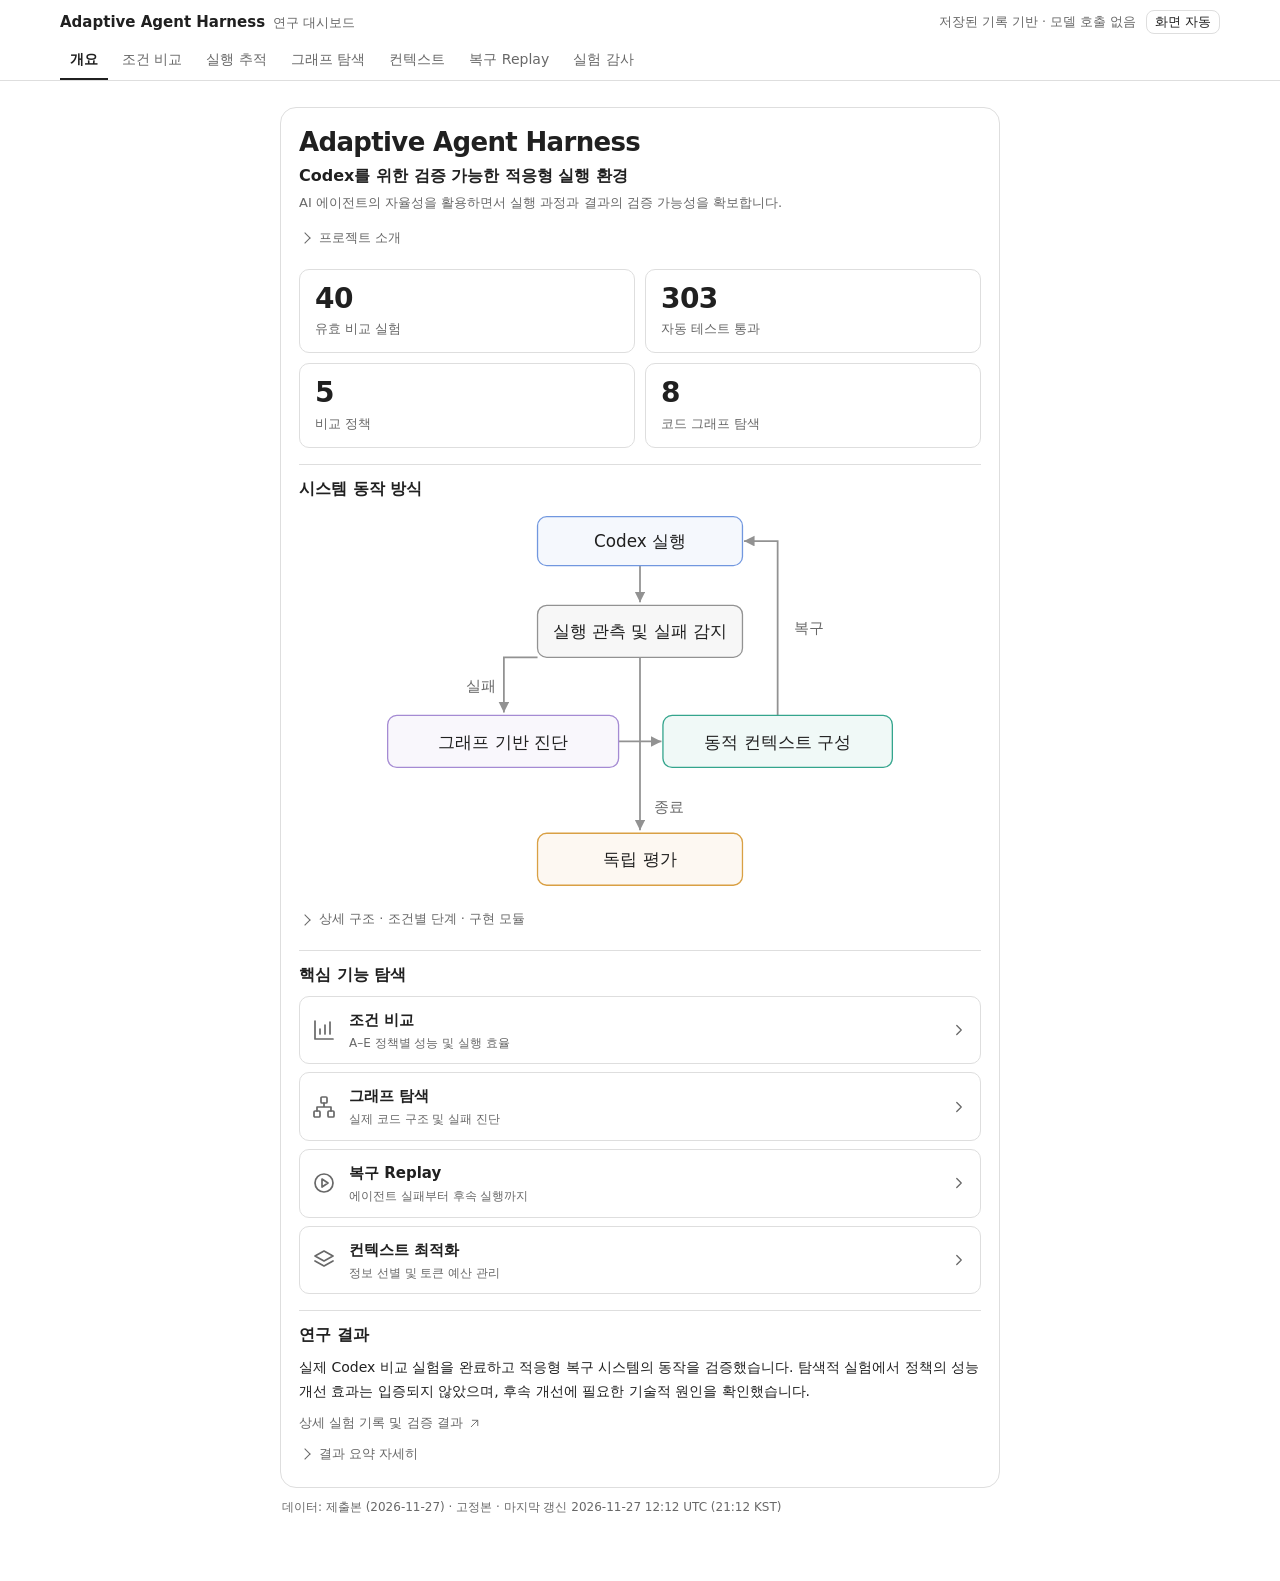
